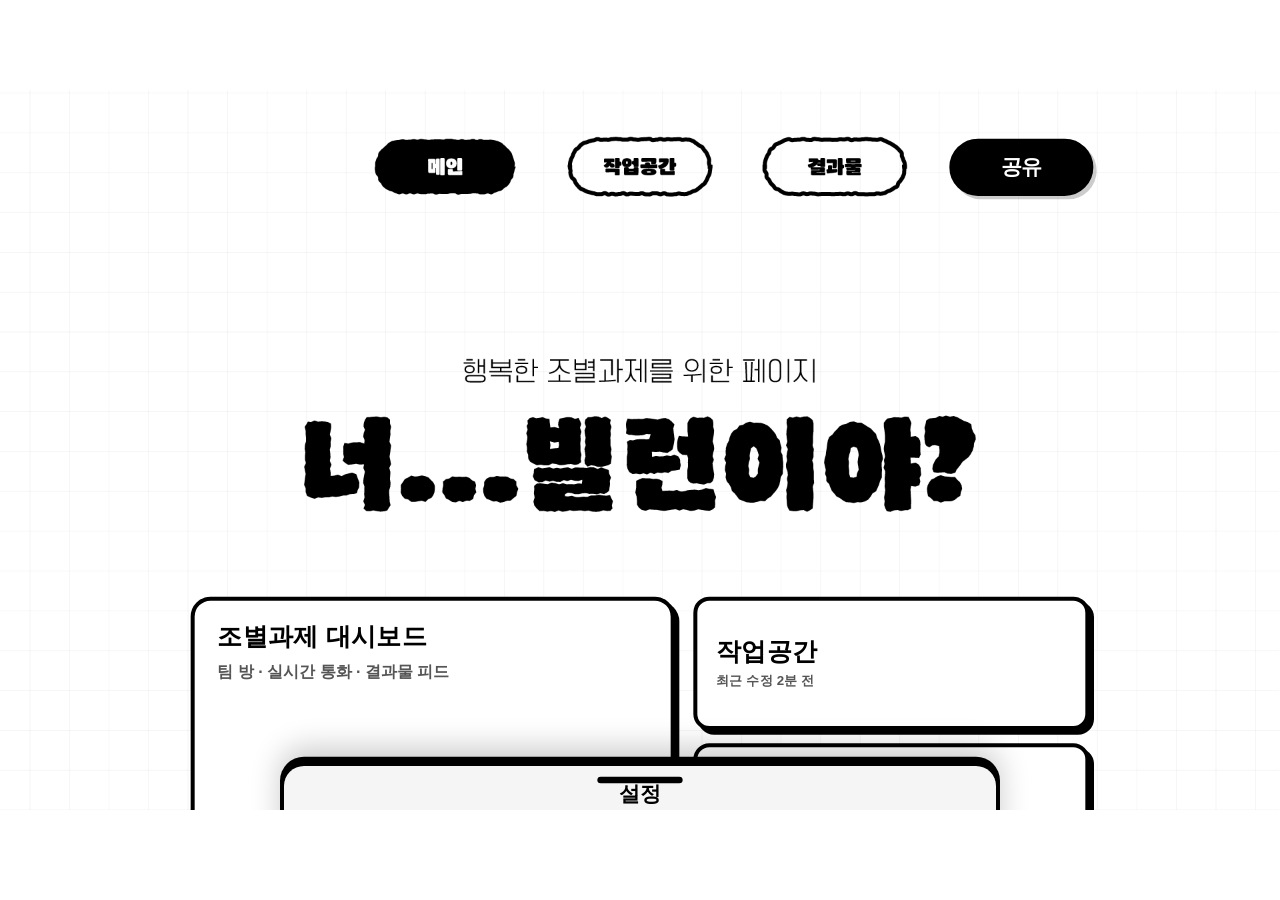
==== index.html @ 1381d3fd "Set Disqus shortname default" ====
<!DOCTYPE html>
<html lang="ko">
<head>
  <meta charset="UTF-8" />
  <meta name="viewport" content="width=device-width, initial-scale=1.0" />
  <title>너... 빌런이야?</title>
  <style>
    :root {
      --ink: #000;
      --paper: #fff;
      --modal-surface: #f5f5f5;
      --modal-shadow: rgba(0, 0, 0, 0.2);
      --muted-ink: #555;
      --surface: #f7f7f7;
      --surface-strong: #fff;
      --accent: #2f7dff;
      --accent-soft: #dbe8ff;
      --success: #20a35b;
      --danger: #d73b2e;
      --art-filter: none;
      --scale: 1;
      --font-heavy: "Arial Black", "Malgun Gothic", "Apple SD Gothic Neo", sans-serif;
      --font-ui: "Malgun Gothic", "Apple SD Gothic Neo", sans-serif;
    }

    * {
      box-sizing: border-box;
    }

    html,
    body {
      width: 100%;
      height: 100%;
      margin: 0;
    }

    body {
      overflow: hidden;
      background: var(--paper);
      color: var(--ink);
      font-family: var(--font-heavy);
      letter-spacing: 0;
    }

    body.dark-mode {
      --ink: #f6f6f6;
      --paper: #101010;
      --modal-surface: #1b1b1b;
      --modal-shadow: rgba(255, 255, 255, 0.16);
      --muted-ink: #cfcfcf;
      --surface: #171717;
      --surface-strong: #232323;
      --accent: #7fb2ff;
      --accent-soft: #183052;
      --success: #71d69a;
      --danger: #ff8378;
      --art-filter: invert(1) contrast(0.96);
    }

    button,
    input {
      font: inherit;
    }

    button {
      cursor: pointer;
    }

    .app-frame {
      position: fixed;
      top: 50%;
      left: 50%;
      width: 1920px;
      height: 1080px;
      overflow: hidden;
      background: var(--paper);
      transform: translate(-50%, -50%) scale(var(--scale));
      transform-origin: center;
    }

    .screen {
      position: absolute;
      inset: 0;
      display: none;
    }

    .screen.active {
      display: block;
    }

    .mockup {
      position: absolute;
      inset: 0;
      z-index: 1;
      width: 100%;
      height: 100%;
      object-fit: fill;
      pointer-events: none;
      user-select: none;
    }

    .hotspot {
      position: absolute;
      z-index: 30;
      padding: 0;
      color: transparent;
      background: transparent;
      border: 0;
      outline: 0;
    }

    .hotspot:focus-visible,
    .search-field:focus-visible {
      outline: 5px dashed rgba(0, 0, 0, 0.7);
      outline-offset: 6px;
    }

    body.dark-mode .hotspot:focus-visible,
    body.dark-mode .search-field:focus-visible {
      outline-color: rgba(255, 255, 255, 0.86);
    }

    .mockup,
    .paint-canvas,
    .result-card img {
      filter: var(--art-filter);
      transition: filter 180ms ease;
    }

    .nav-hotspots {
      position: absolute;
      inset: 0;
      z-index: 50;
      pointer-events: none;
    }

    .nav-hotspots .hotspot {
      pointer-events: auto;
    }

    .nav-main {
      left: 560px;
      top: 73px;
      width: 216px;
      height: 86px;
      border-radius: 999px;
    }

    .nav-workspace {
      left: 852px;
      top: 73px;
      width: 218px;
      height: 86px;
      border-radius: 999px;
    }

    .nav-result {
      left: 1144px;
      top: 73px;
      width: 216px;
      height: 86px;
      border-radius: 999px;
    }

    .nav-share-tab {
      left: 1424px;
      top: 73px;
      display: flex;
      align-items: center;
      justify-content: center;
      width: 216px;
      height: 86px;
      color: var(--paper);
      background: var(--ink);
      border: 6px solid var(--ink);
      border-radius: 999px;
      box-shadow: 5px 5px 0 var(--modal-shadow);
      font-family: var(--font-heavy);
      font-size: 31px;
      font-weight: 900;
    }

    .is-studio .nav-hotspots {
      display: none;
    }

    .workspace-controls,
    .workspace-rows,
    .studio-controls,
    .result-layer {
      position: absolute;
      inset: 0;
      z-index: 35;
      pointer-events: none;
    }

    .workspace-controls > *,
    .workspace-rows > *,
    .studio-controls > *,
    .result-layer > * {
      pointer-events: auto;
    }

    .create-room {
      left: 383px;
      top: 256px;
      width: 340px;
      height: 86px;
      border-radius: 18px;
    }

    .delete-room {
      left: 749px;
      top: 256px;
      width: 340px;
      height: 86px;
      border-radius: 18px;
    }

    .search-field {
      position: absolute;
      left: 1184px;
      top: 264px;
      z-index: 36;
      width: 330px;
      height: 70px;
      padding: 0 20px;
      color: var(--ink);
      background: transparent;
      border: 0;
      outline: 0;
      font-family: var(--font-heavy);
      font-size: 32px;
      font-weight: 900;
      text-align: center;
    }

    .search-field::placeholder {
      color: transparent;
    }

    .room-hit {
      left: 386px;
      width: 1150px;
      height: 87px;
      border-radius: 22px;
    }

    .room-hit[data-row="0"] { top: 366px; }
    .room-hit[data-row="1"] { top: 493px; }
    .room-hit[data-row="2"] { top: 621px; }
    .room-hit[data-row="3"] { top: 749px; }
    .room-hit[data-row="4"] { top: 877px; }

    .custom-room-label {
      position: absolute;
      left: 456px;
      z-index: 25;
      min-width: 190px;
      padding: 2px 10px;
      color: var(--ink);
      background: var(--paper);
      font-size: 31px;
      font-weight: 900;
      line-height: 1;
      pointer-events: none;
    }

    .custom-room-label[data-row="0"] { top: 397px; }
    .custom-room-label[data-row="1"] { top: 525px; }
    .custom-room-label[data-row="2"] { top: 653px; }
    .custom-room-label[data-row="3"] { top: 781px; }
    .custom-room-label[data-row="4"] { top: 909px; }

    .room-meta {
      position: absolute;
      left: 1166px;
      z-index: 26;
      display: inline-flex;
      align-items: center;
      gap: 12px;
      min-width: 270px;
      padding: 8px 16px;
      color: var(--ink);
      background: var(--surface-strong);
      border: 4px solid var(--ink);
      border-radius: 999px;
      font-family: var(--font-ui);
      font-size: 20px;
      font-weight: 900;
      line-height: 1;
      pointer-events: none;
    }

    .room-meta::before {
      width: 13px;
      height: 13px;
      background: var(--success);
      border: 3px solid var(--ink);
      border-radius: 50%;
      content: "";
    }

    .room-meta[data-row="0"] { top: 392px; }
    .room-meta[data-row="1"] { top: 520px; }
    .room-meta[data-row="2"] { top: 648px; }
    .room-meta[data-row="3"] { top: 776px; }
    .room-meta[data-row="4"] { top: 904px; }

    #homeScreen,
    #resultScreen {
      overflow-y: auto;
      scrollbar-width: thin;
      scrollbar-color: var(--ink) transparent;
    }

    #homeScreen::-webkit-scrollbar,
    #resultScreen::-webkit-scrollbar {
      width: 18px;
    }

    #homeScreen::-webkit-scrollbar-thumb,
    #resultScreen::-webkit-scrollbar-thumb {
      background: var(--ink);
      border: 4px solid var(--paper);
      border-radius: 999px;
    }

    .home-content {
      position: absolute;
      top: 760px;
      left: 286px;
      z-index: 36;
      display: grid;
      grid-template-columns: 1.1fr 0.9fr;
      gap: 28px;
      width: 1348px;
      min-height: 760px;
      padding-bottom: 120px;
      color: var(--ink);
      font-family: var(--font-ui);
    }

    .home-panel,
    .home-card,
    .workspace-rows .room-card,
    .result-upload,
    .share-card {
      background: var(--surface-strong);
      border: 6px solid var(--ink);
      box-shadow: 7px 7px 0 var(--ink);
    }

    .home-panel {
      min-height: 326px;
      padding: 34px;
      border-radius: 30px;
    }

    .home-panel h2,
    .home-card strong {
      margin: 0;
      font-size: 38px;
      font-weight: 900;
      line-height: 1;
    }

    .home-panel p {
      margin: 18px 0 0;
      color: var(--muted-ink);
      font-size: 24px;
      font-weight: 900;
      line-height: 1.35;
    }

    .home-card-stack {
      display: grid;
      gap: 20px;
    }

    .home-card {
      min-height: 153px;
      padding: 25px 28px;
      color: var(--ink);
      border-radius: 24px;
      font-family: var(--font-ui);
      text-align: left;
    }

    .home-card span {
      display: block;
      margin-top: 12px;
      color: var(--muted-ink);
      font-size: 20px;
      font-weight: 900;
      line-height: 1.2;
    }

    .workspace-rows {
      inset: auto;
      left: 386px;
      top: 366px;
      z-index: 36;
      display: flex;
      flex-direction: column;
      gap: 24px;
      width: 1240px;
      height: 650px;
      padding: 0 88px 34px 0;
      overflow-x: hidden;
      overflow-y: auto;
      pointer-events: auto;
      scrollbar-width: auto;
      scrollbar-color: var(--ink) transparent;
    }

    .workspace-rows::-webkit-scrollbar {
      width: 24px;
    }

    .workspace-rows::-webkit-scrollbar-track {
      background: transparent;
      border: 4px solid var(--ink);
      border-radius: 999px;
    }

    .workspace-rows::-webkit-scrollbar-thumb {
      background: var(--ink);
      border: 5px solid var(--paper);
      border-radius: 999px;
    }

    .workspace-rows .room-card {
      position: relative;
      display: grid;
      grid-template-columns: minmax(0, 1fr) auto;
      align-items: center;
      gap: 26px;
      width: 100%;
      min-height: 88px;
      padding: 0 34px 0 42px;
      color: var(--ink);
      border-radius: 24px;
      font-family: var(--font-ui);
      text-align: left;
      transition: background 140ms ease, color 140ms ease, transform 140ms ease;
    }

    .workspace-rows .room-card:hover {
      transform: translate(3px, 3px);
      box-shadow: 4px 4px 0 var(--ink);
    }

    .workspace-rows .room-card.is-selected {
      color: var(--paper);
      background: var(--ink);
    }

    .room-card-name {
      overflow: hidden;
      font-size: 31px;
      font-weight: 900;
      line-height: 1;
      white-space: nowrap;
      text-overflow: ellipsis;
    }

    .room-card-meta {
      display: inline-flex;
      align-items: center;
      gap: 12px;
      min-width: 214px;
      padding: 10px 16px;
      color: inherit;
      background: var(--surface);
      border: 4px solid currentColor;
      border-radius: 999px;
      font-size: 19px;
      font-weight: 900;
      line-height: 1;
    }

    .room-card-meta::before {
      width: 13px;
      height: 13px;
      background: var(--success);
      border: 3px solid currentColor;
      border-radius: 50%;
      content: "";
    }

    .room-card.is-selected .room-card-meta {
      background: var(--ink);
    }

    .selected-room-mark {
      position: absolute;
      left: 388px;
      width: 1146px;
      height: 83px;
      z-index: 24;
      display: none;
      border: 6px solid var(--ink);
      border-radius: 20px;
      background: rgba(0, 0, 0, 0.08);
      pointer-events: none;
    }

    .selected-room-mark.show {
      display: block;
    }

    .paint-canvas {
      position: absolute;
      left: 354px;
      top: 0;
      z-index: 12;
      width: 1566px;
      height: 1080px;
      touch-action: none;
      transform-origin: 0 0;
    }

    .note-layer {
      position: absolute;
      left: 354px;
      top: 0;
      z-index: 15;
      width: 1566px;
      height: 1080px;
      pointer-events: none;
      transform-origin: 0 0;
    }

    .note-card {
      position: absolute;
      min-width: 170px;
      min-height: 58px;
      padding: 13px 16px;
      color: var(--ink);
      background: var(--paper);
      border: 6px solid var(--ink);
      border-radius: 18px 14px 19px 13px;
      font-family: var(--font-ui);
      font-size: 26px;
      font-weight: 900;
      line-height: 1.2;
      outline: 0;
      pointer-events: auto;
      transform: rotate(-0.4deg);
    }

    .shape-preview {
      position: absolute;
      z-index: 18;
      display: none;
      border: 6px solid var(--ink);
      border-radius: 18px 14px 21px 15px;
      pointer-events: none;
    }

    #studioScreen::before {
      position: absolute;
      top: 0;
      left: 0;
      z-index: 2;
      width: 388px;
      height: 1080px;
      background:
        linear-gradient(var(--ink) 2px, transparent 2px) 0 0 / 59px 58px,
        linear-gradient(90deg, var(--ink) 2px, transparent 2px) 0 0 / 59px 58px,
        var(--paper);
      content: "";
    }

    .studio-controls {
      display: none;
    }

    .is-studio .studio-controls {
      position: absolute;
      top: 36px;
      left: 38px;
      z-index: 76;
      display: grid;
      grid-template-columns: repeat(2, 1fr);
      gap: 10px;
      width: 252px;
      max-height: 1008px;
      padding: 16px;
      overflow-y: auto;
      color: var(--ink);
      background: var(--surface);
      border: 6px solid var(--ink);
      border-radius: 24px;
      box-shadow: 8px 8px 0 var(--ink);
      font-family: var(--font-ui);
    }

    .tool-hot {
      position: static;
      z-index: auto;
      display: flex;
      align-items: center;
      justify-content: center;
      width: 100%;
      height: 68px;
      padding: 0 6px;
      color: var(--ink);
      background: var(--surface-strong);
      border: 4px solid var(--ink);
      border-radius: 14px;
      font-family: var(--font-ui);
      font-size: 15px;
      font-weight: 900;
      line-height: 1.05;
      text-align: center;
      box-shadow: 3px 3px 0 var(--ink);
    }

    .tool-hot.is-active {
      color: var(--paper);
      background: var(--ink);
    }

    .tool-cursor {
      position: absolute;
      z-index: 29;
      display: none;
      width: 94px;
      height: 80px;
      border: 5px solid var(--ink);
      border-radius: 9px;
      pointer-events: none;
    }

    .tool-cursor.show {
      display: block;
    }

    .side-hot {
      left: 1676px;
      width: 216px;
      border-radius: 18px;
    }

    .side-hot[data-action="leave"] { top: 39px; height: 103px; }
    .side-hot[data-action="save"] { top: 222px; height: 99px; }
    .side-hot[data-action="share"] { top: 405px; height: 100px; }
    .side-hot[data-action="export"] { top: 582px; height: 116px; }

    .person-hot {
      top: 789px;
      width: 288px;
      height: 220px;
      border-radius: 24px;
    }

    .person-hot[data-person="0"] { left: 84px; }
    .person-hot[data-person="1"] { left: 435px; }
    .person-hot[data-person="2"] { left: 786px; }
    .person-hot[data-person="3"] { left: 1138px; }

    .studio-bottom-cover,
    .studio-side-cover,
    .studio-topbar,
    .collab-panel {
      display: none;
    }

    .is-studio .studio-bottom-cover {
      position: absolute;
      left: 0;
      right: 354px;
      bottom: 0;
      z-index: 31;
      display: none;
      height: 304px;
      background: var(--paper);
      border-top: 6px solid var(--ink);
      pointer-events: none;
    }

    .is-studio .studio-side-cover {
      position: absolute;
      top: 0;
      right: 0;
      bottom: 0;
      z-index: 32;
      display: none;
      width: 354px;
      background: var(--paper);
      border-left: 6px solid var(--ink);
      pointer-events: none;
    }

    .is-studio .bottom-modal {
      display: none;
    }

    .is-studio .studio-topbar {
      position: absolute;
      top: 22px;
      left: 374px;
      z-index: 70;
      display: flex;
      align-items: center;
      width: 1172px;
      min-height: 76px;
      padding: 10px 14px 10px 20px;
      color: var(--ink);
      background: var(--surface);
      border: 6px solid var(--ink);
      border-radius: 22px;
      box-shadow: 6px 6px 0 var(--ink);
      font-family: var(--font-ui);
    }

    .studio-room-meta {
      display: flex;
      flex-direction: column;
      gap: 4px;
      min-width: 260px;
      font-weight: 900;
      line-height: 1;
    }

    .studio-room-meta strong {
      font-size: 26px;
    }

    .studio-room-meta span {
      color: var(--muted-ink);
      font-size: 16px;
    }

    .studio-nav-actions {
      display: flex;
      align-items: center;
      gap: 10px;
      margin-left: auto;
    }

    .studio-nav-button,
    .call-control,
    .feature-chip,
    .participant-row,
    .chat-send {
      color: var(--ink);
      background: var(--surface-strong);
      border: 4px solid var(--ink);
      font-family: var(--font-ui);
      font-weight: 900;
    }

    .studio-nav-button {
      min-width: 116px;
      height: 48px;
      padding: 0 16px;
      border-radius: 999px;
      font-size: 18px;
      line-height: 1;
    }

    .studio-nav-button[data-action="leave"] {
      color: var(--paper);
      background: var(--danger);
    }

    .studio-nav-button[data-action="share"] {
      color: #fff;
      background: var(--accent);
    }

    .is-studio .collab-panel {
      position: absolute;
      top: 126px;
      right: 28px;
      bottom: 34px;
      z-index: 70;
      display: flex;
      flex-direction: column;
      width: 318px;
      padding: 18px;
      color: var(--ink);
      background: var(--surface);
      border: 6px solid var(--ink);
      border-radius: 26px;
      box-shadow: 7px 7px 0 var(--ink);
      font-family: var(--font-ui);
    }

    .collab-heading {
      display: flex;
      align-items: center;
      justify-content: space-between;
      margin-bottom: 14px;
      font-weight: 900;
    }

    .collab-heading strong {
      font-size: 27px;
      line-height: 1;
    }

    .live-pill {
      display: inline-flex;
      align-items: center;
      gap: 7px;
      padding: 7px 11px;
      color: var(--paper);
      background: var(--success);
      border: 3px solid var(--ink);
      border-radius: 999px;
      font-size: 14px;
      line-height: 1;
    }

    .live-pill::before {
      width: 8px;
      height: 8px;
      background: var(--paper);
      border-radius: 50%;
      content: "";
    }

    .call-status {
      padding: 13px 14px;
      color: var(--muted-ink);
      background: var(--surface-strong);
      border: 4px solid var(--ink);
      border-radius: 18px;
      font-size: 17px;
      font-weight: 900;
      line-height: 1.2;
    }

    .call-controls {
      display: grid;
      grid-template-columns: repeat(3, 1fr);
      gap: 8px;
      margin-top: 12px;
    }

    .call-control {
      height: 58px;
      border-radius: 17px;
      font-size: 15px;
      line-height: 1.05;
    }

    .call-control.is-active {
      color: #fff;
      background: var(--accent);
    }

    .call-control.is-danger {
      color: var(--paper);
      background: var(--danger);
    }

    .panel-label {
      margin: 18px 0 9px;
      color: var(--muted-ink);
      font-size: 15px;
      font-weight: 900;
      line-height: 1;
    }

    .participant-list {
      display: flex;
      flex-direction: column;
      gap: 8px;
    }

    .participant-row {
      display: grid;
      grid-template-columns: 16px 1fr auto;
      align-items: center;
      gap: 9px;
      width: 100%;
      min-height: 46px;
      padding: 0 11px;
      border-radius: 16px;
      font-size: 15px;
      text-align: left;
    }

    .participant-row.is-muted {
      color: var(--muted-ink);
      background: var(--paper);
    }

    .presence-dot {
      width: 13px;
      height: 13px;
      background: var(--success);
      border: 3px solid var(--ink);
      border-radius: 50%;
    }

    .participant-row.is-muted .presence-dot {
      background: var(--danger);
    }

    .participant-state {
      font-size: 13px;
    }

    .feature-grid {
      display: grid;
      grid-template-columns: 1fr 1fr;
      gap: 8px;
    }

    .feature-chip {
      min-height: 44px;
      padding: 0 8px;
      border-radius: 14px;
      font-size: 14px;
      line-height: 1.05;
    }

    .feature-chip.is-active {
      background: var(--accent-soft);
    }

    .team-chat {
      display: flex;
      flex: 1;
      flex-direction: column;
      min-height: 0;
    }

    .chat-log {
      display: flex;
      flex: 1;
      flex-direction: column;
      gap: 7px;
      min-height: 84px;
      overflow-y: auto;
      overscroll-behavior: contain;
      padding-right: 2px;
    }

    .chat-line {
      padding: 8px 10px;
      background: var(--surface-strong);
      border: 3px solid var(--ink);
      border-radius: 14px;
      font-size: 14px;
      font-weight: 900;
      line-height: 1.2;
    }

    .chat-line strong {
      display: block;
      margin-bottom: 3px;
      color: var(--accent);
      font-size: 12px;
    }

    .chat-form {
      display: grid;
      grid-template-columns: 1fr 62px;
      gap: 8px;
      margin-top: 10px;
    }

    .chat-input {
      width: 100%;
      min-width: 0;
      height: 42px;
      padding: 0 12px;
      color: var(--ink);
      background: var(--surface-strong);
      border: 4px solid var(--ink);
      border-radius: 14px;
      font-family: var(--font-ui);
      font-size: 15px;
      font-weight: 900;
      outline: 0;
    }

    .chat-input:focus-visible {
      box-shadow: 0 0 0 4px var(--accent-soft);
    }

    .chat-send {
      height: 42px;
      border-radius: 14px;
      font-size: 14px;
    }

    .is-studio.focus-mode .tool-hot {
      opacity: 0.24;
    }

    .is-studio.focus-mode .studio-topbar,
    .is-studio.focus-mode .collab-panel {
      box-shadow: 4px 4px 0 var(--ink);
    }

    .result-card {
      position: absolute;
      top: 238px;
      width: 320px;
      height: 232px;
      padding: 14px;
      color: var(--ink);
      background: var(--paper);
      border: 6px solid var(--ink);
      border-radius: 21px 16px 24px 15px;
      transform: rotate(-0.5deg);
    }

    .result-card:nth-child(1) { left: 432px; }
    .result-card:nth-child(2) { left: 800px; transform: rotate(0.4deg); }
    .result-card:nth-child(3) { left: 1168px; }

    .result-card img {
      display: block;
      width: 100%;
      height: 154px;
      object-fit: contain;
      background: var(--paper);
      border: 4px solid var(--ink);
    }

    .result-card span {
      display: block;
      margin-top: 8px;
      overflow: hidden;
      font-size: 26px;
      font-weight: 900;
      line-height: 1;
      white-space: nowrap;
      text-overflow: ellipsis;
    }

    .result-layer {
      inset: auto;
      left: 306px;
      top: 226px;
      z-index: 36;
      display: flex;
      flex-direction: column;
      gap: 26px;
      width: 1308px;
      height: 802px;
      padding: 0 22px 120px 0;
      overflow-y: auto;
      color: var(--ink);
      font-family: var(--font-ui);
      pointer-events: auto;
    }

    .result-layer::-webkit-scrollbar {
      width: 12px;
    }

    .result-layer::-webkit-scrollbar-track {
      background: transparent;
    }

    .result-layer::-webkit-scrollbar-thumb {
      background: var(--ink);
      border-radius: 999px;
    }

    .result-upload {
      display: grid;
      grid-template-columns: 1fr auto;
      align-items: center;
      gap: 24px;
      min-height: 136px;
      padding: 28px 34px;
      border-radius: 28px;
    }

    .result-upload strong {
      display: block;
      font-size: 35px;
      font-weight: 900;
      line-height: 1;
    }

    .result-upload span {
      display: block;
      margin-top: 12px;
      color: var(--muted-ink);
      font-size: 20px;
      font-weight: 900;
      line-height: 1.25;
    }

    .result-upload button,
    .share-action,
    .comment-form button {
      color: var(--paper);
      background: var(--ink);
      border: 4px solid var(--ink);
      border-radius: 999px;
      font-family: var(--font-ui);
      font-size: 18px;
      font-weight: 900;
    }

    .result-upload button {
      min-width: 186px;
      height: 58px;
    }

    .share-card {
      display: grid;
      grid-template-columns: 370px 1fr;
      gap: 28px;
      min-height: 290px;
      padding: 24px;
      border-radius: 30px;
    }

    .share-card img {
      width: 100%;
      height: 236px;
      object-fit: contain;
      background: var(--paper);
      border: 5px solid var(--ink);
      border-radius: 20px;
      filter: var(--art-filter);
    }

    .share-body {
      display: flex;
      flex-direction: column;
      min-width: 0;
    }

    .share-title {
      margin: 0;
      overflow: hidden;
      font-size: 31px;
      font-weight: 900;
      line-height: 1;
      white-space: nowrap;
      text-overflow: ellipsis;
    }

    .share-meta {
      margin-top: 10px;
      color: var(--muted-ink);
      font-size: 18px;
      font-weight: 900;
    }

    .share-actions {
      display: flex;
      flex-wrap: wrap;
      gap: 10px;
      margin-top: 18px;
    }

    .share-action {
      min-width: 116px;
      height: 43px;
      padding: 0 16px;
      color: var(--ink);
      background: var(--surface-strong);
    }

    .share-action.is-primary {
      color: var(--paper);
      background: var(--accent);
    }

    .comment-list {
      display: flex;
      flex-direction: column;
      gap: 8px;
      margin-top: 18px;
      max-height: 96px;
      overflow: hidden;
    }

    .comment-line {
      padding: 9px 12px;
      background: var(--surface);
      border: 3px solid var(--ink);
      border-radius: 14px;
      font-size: 16px;
      font-weight: 900;
      line-height: 1.2;
    }

    .comment-line strong {
      color: var(--accent);
      margin-right: 8px;
    }

    .comment-form {
      display: grid;
      grid-template-columns: 1fr 82px;
      gap: 10px;
      margin-top: auto;
      padding-top: 16px;
    }

    .comment-form input {
      width: 100%;
      min-width: 0;
      height: 44px;
      padding: 0 14px;
      color: var(--ink);
      background: var(--surface-strong);
      border: 4px solid var(--ink);
      border-radius: 15px;
      font-family: var(--font-ui);
      font-size: 17px;
      font-weight: 900;
      outline: 0;
    }

    .comment-form button {
      height: 44px;
      font-size: 16px;
    }

    .disqus-card {
      display: flex;
      flex-direction: column;
      gap: 16px;
      min-height: 430px;
      padding: 24px 28px;
      background: var(--surface-strong);
      border: 6px solid var(--ink);
      border-radius: 28px;
      box-shadow: 6px 6px 0 var(--ink);
    }

    .disqus-heading {
      display: flex;
      align-items: center;
      gap: 16px;
    }

    .disqus-heading strong {
      overflow: hidden;
      font-size: 28px;
      font-weight: 900;
      line-height: 1;
      white-space: nowrap;
      text-overflow: ellipsis;
    }

    .disqus-heading .share-action {
      margin-left: auto;
    }

    .disqus-thread {
      min-height: 320px;
      padding: 18px;
      background: var(--paper);
      border: 4px solid var(--ink);
      border-radius: 18px;
    }

    .disqus-state {
      display: grid;
      place-items: center;
      min-height: 280px;
      color: var(--muted-ink);
      font-size: 19px;
      font-weight: 900;
      text-align: center;
      line-height: 1.35;
    }

    .toast {
      position: fixed;
      left: 50%;
      bottom: 22px;
      z-index: 100;
      max-width: min(620px, calc(100vw - 24px));
      padding: 14px 24px 16px;
      color: var(--paper);
      background: var(--ink);
      border: 4px solid var(--paper);
      border-radius: 999px;
      box-shadow: 0 0 0 4px var(--ink);
      font-family: var(--font-heavy);
      font-size: 18px;
      font-weight: 900;
      text-align: center;
      opacity: 0;
      pointer-events: none;
      transform: translate(-50%, 80px);
      transition: opacity 150ms ease, transform 150ms ease;
    }

    .toast.show {
      opacity: 1;
      transform: translate(-50%, 0);
    }

    .bottom-modal {
      position: absolute;
      left: 420px;
      bottom: -288px;
      z-index: 90;
      width: 1080px;
      height: 360px;
      overflow: hidden;
      color: var(--ink);
      background: var(--modal-surface);
      border: 6px solid var(--ink);
      border-bottom: 0;
      border-radius: 36px 36px 0 0;
      box-shadow: 0 -8px 0 var(--ink), 0 -22px 44px var(--modal-shadow);
      font-family: var(--font-ui);
      transition: bottom 240ms ease, background 180ms ease, color 180ms ease, box-shadow 180ms ease;
    }

    .bottom-modal.is-open {
      bottom: 0;
    }

    .bottom-modal-tab {
      position: relative;
      display: flex;
      align-items: center;
      justify-content: center;
      width: 100%;
      height: 72px;
      padding: 0;
      color: var(--ink);
      background: transparent;
      border: 0;
      border-bottom: 6px solid var(--ink);
      font-size: 31px;
      font-weight: 900;
    }

    .bottom-modal-tab::before {
      position: absolute;
      top: 16px;
      left: 50%;
      width: 128px;
      height: 10px;
      background: var(--ink);
      border-radius: 999px;
      content: "";
      transform: translateX(-50%);
    }

    .bottom-modal-tab span {
      margin-top: 18px;
    }

    .bottom-modal-content {
      display: flex;
      align-items: center;
      justify-content: space-between;
      gap: 34px;
      padding: 44px 58px;
    }

    .bottom-modal-copy {
      max-width: 500px;
    }

    .bottom-modal-copy strong {
      display: block;
      font-size: 42px;
      font-weight: 900;
      line-height: 1;
    }

    .bottom-modal-copy span {
      display: block;
      margin-top: 18px;
      color: var(--muted-ink);
      font-size: 24px;
      font-weight: 800;
      line-height: 1.25;
    }

    .theme-toggle {
      display: flex;
      align-items: center;
      justify-content: space-between;
      width: 390px;
      height: 118px;
      padding: 0 28px 0 34px;
      color: var(--ink);
      background: var(--paper);
      border: 6px solid var(--ink);
      border-radius: 24px;
      font-size: 28px;
      font-weight: 900;
      transition: background 180ms ease, color 180ms ease;
    }

    .theme-toggle-state {
      display: inline-flex;
      align-items: center;
      justify-content: center;
      min-width: 94px;
      height: 54px;
      color: var(--paper);
      background: var(--ink);
      border-radius: 999px;
      font-size: 22px;
      line-height: 1;
    }

    .sr-only {
      position: absolute;
      width: 1px;
      height: 1px;
      padding: 0;
      overflow: hidden;
      clip: rect(0, 0, 0, 0);
      white-space: nowrap;
      border: 0;
    }
  </style>
</head>
<body>
  <div class="app-frame" id="appFrame">
    <section class="screen active" id="homeScreen" aria-label="메인">
      <img class="mockup" src="PNG/대지 1.png" alt="" />
      <div class="home-content">
        <section class="home-panel">
          <h2>조별과제 대시보드</h2>
          <p>팀 방 · 실시간 통화 · 결과물 피드</p>
        </section>
        <div class="home-card-stack">
          <button class="home-card" type="button" data-home-screen="workspace">
            <strong>작업공간</strong>
            <span>최근 수정 2분 전</span>
          </button>
          <button class="home-card" type="button" data-home-screen="result">
            <strong>결과물</strong>
            <span>새 댓글 1개</span>
          </button>
          <button class="home-card" type="button" data-home-screen="workspace">
            <strong>라이브 통화</strong>
            <span>접속하면 팀원 목록에 표시</span>
          </button>
        </div>
      </div>
    </section>

    <section class="screen" id="workspaceScreen" aria-label="작업공간">
      <img class="mockup" src="PNG/a아트보드 2.png" alt="" />
      <div class="workspace-controls">
        <button class="hotspot create-room" type="button" id="createRoom">방 만들기</button>
        <button class="hotspot delete-room" type="button" id="deleteRoom">방 삭제</button>
        <input class="search-field" id="roomSearch" type="search" autocomplete="off" placeholder="검색" aria-label="방 검색" />
      </div>
      <div class="workspace-rows" id="roomRows">
        <div class="selected-room-mark" id="selectedRoomMark"></div>
      </div>
    </section>

    <section class="screen" id="resultScreen" aria-label="결과물">
      <img class="mockup" src="PNG/아트보드 3.png" alt="" />
      <div class="result-layer" id="resultLayer"></div>
      <input class="sr-only" id="resultUpload" type="file" accept="image/*" />
    </section>

    <section class="screen" id="studioScreen" aria-label="드로잉 작업공간">
      <img class="mockup" src="PNG/ac아트보드 4.png" alt="" id="studioMockup" />
      <canvas class="paint-canvas" id="paintCanvas" width="1566" height="1080"></canvas>
      <div class="note-layer" id="noteLayer"></div>
      <div class="shape-preview" id="shapePreview"></div>
      <div class="tool-cursor" id="toolCursor"></div>
      <div class="studio-controls" id="studioControls"></div>
      <div class="studio-bottom-cover" aria-hidden="true"></div>
      <div class="studio-side-cover" aria-hidden="true"></div>
      <nav class="studio-topbar" aria-label="작업공간 네비게이션">
        <div class="studio-room-meta">
          <strong id="studioRoomTitle">과제방</strong>
          <span id="studioRoomStatus">팀 작업 · 음성 통화 연결됨</span>
        </div>
        <div class="studio-nav-actions">
          <button class="studio-nav-button" type="button" data-action="leave">나가기</button>
          <button class="studio-nav-button" type="button" data-action="save">저장</button>
          <button class="studio-nav-button" type="button" data-action="share">공유</button>
          <button class="studio-nav-button" type="button" data-action="export">내보내기</button>
        </div>
      </nav>
      <aside class="collab-panel" id="collabPanel" aria-label="팀 통화 패널">
        <div class="collab-heading">
          <strong>팀 통화</strong>
          <span class="live-pill">LIVE</span>
        </div>
        <div class="call-status" id="callStatus"></div>
        <div class="call-controls" aria-label="통화 컨트롤">
          <button class="call-control" id="micToggle" type="button" data-call="mic"></button>
          <button class="call-control" id="cameraToggle" type="button" data-call="camera"></button>
          <button class="call-control" id="screenToggle" type="button" data-call="screen"></button>
        </div>

        <div class="panel-label">참여자</div>
        <div class="participant-list" id="participantList"></div>

        <div class="panel-label">협업 도구</div>
        <div class="feature-grid">
          <button class="feature-chip" type="button" data-feature="comment">댓글 핀</button>
          <button class="feature-chip" type="button" data-feature="version">버전 저장</button>
          <button class="feature-chip" type="button" data-feature="focus">집중 모드</button>
          <button class="feature-chip" type="button" data-feature="sync">동기화</button>
        </div>

        <div class="panel-label">채팅</div>
        <div class="team-chat">
          <div class="chat-log" id="chatLog"></div>
          <form class="chat-form" id="chatForm">
            <input class="chat-input" id="chatInput" type="text" autocomplete="off" maxlength="42" placeholder="메시지" aria-label="팀 채팅 메시지" />
            <button class="chat-send" type="submit">전송</button>
          </form>
        </div>
      </aside>
    </section>

    <div class="nav-hotspots" aria-label="주요 화면 이동">
      <button class="hotspot nav-main" type="button" data-screen="home">메인</button>
      <button class="hotspot nav-workspace" type="button" data-screen="workspace">작업공간</button>
      <button class="hotspot nav-result" type="button" data-screen="result">결과물</button>
      <button class="hotspot nav-share-tab" type="button" data-screen="result" data-share-tab="true">공유</button>
    </div>

    <aside class="bottom-modal" id="bottomModal" aria-label="설정 모달" aria-expanded="false">
      <button class="bottom-modal-tab" id="bottomModalTab" type="button" aria-controls="bottomModalContent" aria-expanded="false">
        <span>설정</span>
      </button>
      <div class="bottom-modal-content" id="bottomModalContent">
        <div class="bottom-modal-copy">
          <strong>화면 설정</strong>
          <span>표시 모드</span>
        </div>
        <button class="theme-toggle" id="themeToggle" type="button" aria-pressed="false">
          <span>다크모드</span>
          <span class="theme-toggle-state" id="themeToggleState">꺼짐</span>
        </button>
      </div>
    </aside>
  </div>

  <div class="toast" id="toast" role="status" aria-live="polite"></div>
  <p class="sr-only" id="statusText"></p>

  <script>
    const $ = (selector, root = document) => root.querySelector(selector);
    const $$ = (selector, root = document) => [...root.querySelectorAll(selector)];

    const DESIGN = { width: 1920, height: 1080 };
    const PAINT = { x: 354, y: 0, width: 1566, height: 1080 };
    const ROW_TOPS = [366, 493, 621, 749, 877];
    const DEFAULT_ROOM = "000의 과제방";
    const STORAGE_KEY = "villain-page-state-v2";
    const ROOM_STORAGE_PREFIX = "villain-room-state-v1";
    const DEFAULT_DISQUS_SHORTNAME = "asd232cas";

    const sanitizeDisqusShortname = (value) => String(value || "")
      .trim()
      .toLowerCase()
      .replace(/[^a-z0-9-]/g, "");

    const appConfig = {
      disqusShortname: sanitizeDisqusShortname(window.VILLAIN_DISQUS_SHORTNAME || DEFAULT_DISQUS_SHORTNAME),
      loaded: false
    };

    const frame = $("#appFrame");
    const toast = $("#toast");
    const statusText = $("#statusText");
    const paintCanvas = $("#paintCanvas");
    const paintCtx = paintCanvas.getContext("2d");
    const noteLayer = $("#noteLayer");
    const shapePreview = $("#shapePreview");
    const toolCursor = $("#toolCursor");
    const studioControls = $("#studioControls");
    const roomRows = $("#roomRows");
    const selectedRoomMark = $("#selectedRoomMark");
    const roomSearch = $("#roomSearch");
    const resultLayer = $("#resultLayer");
    const resultUpload = $("#resultUpload");
    const studioMockup = $("#studioMockup");
    const bottomModal = $("#bottomModal");
    const bottomModalTab = $("#bottomModalTab");
    const themeToggle = $("#themeToggle");
    const themeToggleState = $("#themeToggleState");
    const studioRoomTitle = $("#studioRoomTitle");
    const studioRoomStatus = $("#studioRoomStatus");
    const collabPanel = $("#collabPanel");
    const callStatus = $("#callStatus");
    const micToggle = $("#micToggle");
    const cameraToggle = $("#cameraToggle");
    const screenToggle = $("#screenToggle");
    const participantList = $("#participantList");
    const chatLog = $("#chatLog");
    const chatForm = $("#chatForm");
    const chatInput = $("#chatInput");

    const state = {
      screen: "home",
      activeTool: "brush",
      modalOpen: false,
      darkMode: false,
      micMuted: false,
      cameraOn: false,
      screenSharing: false,
      commentMode: false,
      focusMode: false,
      syncReady: true,
      versionCount: 0,
      selectedRoomId: null,
      activeDisqusShareId: null,
      rooms: Array.from({ length: 5 }, (_, index) => ({
        id: index + 1,
        name: DEFAULT_ROOM,
        custom: false
      })),
      shares: [],
      notes: [],
      chatMessages: [
        { id: 1, author: "시스템", text: "방에 들어오면 팀원 접속, 채팅, 통화 상태가 표시됩니다." }
      ],
      participants: [],
      drawing: false,
      panning: false,
      applyingRemote: false,
      startPoint: null,
      lastPoint: null,
      undoStack: []
    };

    const makeId = () => (crypto.randomUUID ? crypto.randomUUID() : String(Date.now() + Math.random()));
    const getStoredId = () => {
      const next = makeId();
      try {
        const stored = sessionStorage.getItem("villain-client-id");
        if (stored) return stored;
        sessionStorage.setItem("villain-client-id", next);
      } catch {
        return next;
      }
      return next;
    };
    const localUser = {
      id: getStoredId(),
      name: localStorage.getItem("villain-display-name") || `guest ${Math.floor(100 + Math.random() * 900)}`,
      role: "나"
    };
    localStorage.setItem("villain-display-name", localUser.name);

    const canvasView = {
      scale: 1,
      x: 0,
      y: 0,
      panStart: null
    };

    const realtime = {
      socket: null,
      roomKey: null,
      connected: false,
      reconnectTimer: null,
      participants: new Map(),
      peers: new Map(),
      localStream: null,
      remoteAudio: new Map()
    };

    const fitFrame = () => {
      const scale = Math.min(window.innerWidth / DESIGN.width, window.innerHeight / DESIGN.height);
      frame.style.setProperty("--scale", String(scale));
    };

    const showToast = (message) => {
      toast.textContent = message;
      statusText.textContent = message;
      toast.classList.add("show");
      clearTimeout(showToast.timer);
      showToast.timer = setTimeout(() => toast.classList.remove("show"), 1600);
    };

    const screenMap = {
      home: $("#homeScreen"),
      workspace: $("#workspaceScreen"),
      result: $("#resultScreen"),
      studio: $("#studioScreen")
    };

    const setScreen = (screen) => {
      state.screen = screen;
      Object.entries(screenMap).forEach(([name, element]) => {
        element.classList.toggle("active", name === screen);
      });
      frame.classList.toggle("is-studio", screen === "studio");
      if (screen === "studio" || screen === "result") {
        connectRealtime();
      }
      if (screen === "workspace") {
        connectRealtime();
      }
      if (screen === "studio") {
        loadRoomState();
        requestAnimationFrame(sizePaintCanvas);
        renderCollaborationPanel();
      }
      saveState();
    };

    const sizePaintCanvas = () => {
      const previous = paintCanvas.width ? paintCanvas.toDataURL("image/png") : null;
      const dpr = window.devicePixelRatio || 1;
      paintCanvas.width = Math.round(PAINT.width * dpr);
      paintCanvas.height = Math.round(PAINT.height * dpr);
      paintCanvas.style.width = `${PAINT.width}px`;
      paintCanvas.style.height = `${PAINT.height}px`;
      paintCtx.setTransform(dpr, 0, 0, dpr, 0, 0);
      paintCtx.lineCap = "round";
      paintCtx.lineJoin = "round";

      if (previous) {
        const image = new Image();
        image.onload = () => {
          paintCtx.clearRect(0, 0, PAINT.width, PAINT.height);
          paintCtx.drawImage(image, 0, 0, PAINT.width, PAINT.height);
        };
        image.src = previous;
      }
    };

    const applyCanvasView = () => {
      const transform = `translate(${canvasView.x}px, ${canvasView.y}px) scale(${canvasView.scale})`;
      paintCanvas.style.transform = transform;
      noteLayer.style.transform = transform;
    };

    const zoomCanvasAt = (event, factor) => {
      const oldScale = canvasView.scale;
      const nextScale = Math.max(0.35, Math.min(4, oldScale * factor));
      if (Math.abs(nextScale - oldScale) < 0.001) return;

      const frameRect = frame.getBoundingClientRect();
      const scale = getFrameScale();
      const localX = (event.clientX - frameRect.left) / scale;
      const localY = (event.clientY - frameRect.top) / scale;
      const paintPoint = toPaintPoint(event);

      canvasView.scale = nextScale;
      canvasView.x = localX - PAINT.x - paintPoint.x * nextScale;
      canvasView.y = localY - PAINT.y - paintPoint.y * nextScale;
      applyCanvasView();
      showToast(`확대 ${Math.round(nextScale * 100)}%`);
    };

    const resetCanvasView = () => {
      canvasView.scale = 1;
      canvasView.x = 0;
      canvasView.y = 0;
      applyCanvasView();
      showToast("캔버스 보기 초기화");
    };

    const toPaintPoint = (event) => {
      const rect = paintCanvas.getBoundingClientRect();
      return {
        x: Math.max(0, Math.min(PAINT.width, (event.clientX - rect.left) * (PAINT.width / rect.width))),
        y: Math.max(0, Math.min(PAINT.height, (event.clientY - rect.top) * (PAINT.height / rect.height)))
      };
    };

    const pushUndo = () => {
      state.undoStack.push(paintCanvas.toDataURL("image/png"));
      if (state.undoStack.length > 20) {
        state.undoStack.shift();
      }
    };

    const restoreCanvas = (dataUrl) => {
      if (!dataUrl) {
        paintCtx.clearRect(0, 0, PAINT.width, PAINT.height);
        return;
      }
      const image = new Image();
      image.onload = () => {
        paintCtx.clearRect(0, 0, PAINT.width, PAINT.height);
        paintCtx.drawImage(image, 0, 0, PAINT.width, PAINT.height);
      };
      image.src = dataUrl;
    };

    const drawSegment = (from, to, tool = state.activeTool) => {
      paintCtx.save();
      if (tool === "eraser") {
        paintCtx.globalCompositeOperation = "destination-out";
        paintCtx.lineWidth = 36;
      } else {
        paintCtx.globalCompositeOperation = "source-over";
        paintCtx.strokeStyle = "#000";
        paintCtx.lineWidth = tool === "line" || tool === "lasso" ? 7 : 8;
        if (tool === "lasso") {
          paintCtx.setLineDash([18, 12]);
        }
      }
      paintCtx.beginPath();
      paintCtx.moveTo(from.x, from.y);
      paintCtx.lineTo(to.x, to.y);
      paintCtx.stroke();
      paintCtx.restore();
    };

    const drawRoughEllipse = (start, end) => {
      const x = Math.min(start.x, end.x);
      const y = Math.min(start.y, end.y);
      const width = Math.abs(end.x - start.x);
      const height = Math.abs(end.y - start.y);
      if (width < 10 || height < 10) return;

      paintCtx.save();
      paintCtx.strokeStyle = "#000";
      paintCtx.lineWidth = 6;
      for (let i = 0; i < 3; i += 1) {
        paintCtx.beginPath();
        paintCtx.ellipse(x + width / 2 + i - 1, y + height / 2 - i, width / 2, height / 2, 0, 0, Math.PI * 2);
        paintCtx.stroke();
      }
      paintCtx.restore();
    };

    const drawRoughRect = (start, end) => {
      const x = Math.min(start.x, end.x);
      const y = Math.min(start.y, end.y);
      const width = Math.abs(end.x - start.x);
      const height = Math.abs(end.y - start.y);
      if (width < 10 || height < 10) return;

      paintCtx.save();
      paintCtx.strokeStyle = "#000";
      paintCtx.lineWidth = 6;
      for (let i = 0; i < 3; i += 1) {
        paintCtx.strokeRect(x + i * 2 - 2, y - i + 2, width + i, height - i);
      }
      paintCtx.restore();
    };

    const drawTriangle = (start, end) => {
      const x = Math.min(start.x, end.x);
      const y = Math.min(start.y, end.y);
      const width = Math.abs(end.x - start.x);
      const height = Math.abs(end.y - start.y);
      if (width < 12 || height < 12) return;

      paintCtx.save();
      paintCtx.strokeStyle = "#000";
      paintCtx.lineWidth = 7;
      paintCtx.beginPath();
      paintCtx.moveTo(x + width / 2, y);
      paintCtx.lineTo(x + width, y + height);
      paintCtx.lineTo(x, y + height);
      paintCtx.closePath();
      paintCtx.stroke();
      paintCtx.restore();
    };

    const drawStamp = (point, tool) => {
      paintCtx.save();
      paintCtx.strokeStyle = "#000";
      paintCtx.fillStyle = "#000";
      paintCtx.lineWidth = 7;

      if (tool === "spark") {
        for (let i = 0; i < 10; i += 1) {
          const angle = (Math.PI * 2 * i) / 10;
          paintCtx.beginPath();
          paintCtx.moveTo(point.x, point.y);
          paintCtx.lineTo(point.x + Math.cos(angle) * 54, point.y + Math.sin(angle) * 54);
          paintCtx.stroke();
        }
      }

      if (tool === "fill") {
        paintCtx.globalAlpha = 0.16;
        paintCtx.fillRect(Math.max(0, point.x - 120), Math.max(0, point.y - 80), 240, 160);
        paintCtx.globalAlpha = 1;
        paintCtx.strokeRect(Math.max(0, point.x - 120), Math.max(0, point.y - 80), 240, 160);
      }

      if (tool === "pattern") {
        for (let x = point.x - 72; x <= point.x + 72; x += 18) {
          for (let y = point.y - 72; y <= point.y + 72; y += 18) {
            paintCtx.fillRect(x, y, 8, 8);
          }
        }
      }

      if (tool === "stamp") {
        paintCtx.beginPath();
        paintCtx.arc(point.x, point.y - 28, 24, 0, Math.PI * 2);
        paintCtx.stroke();
        paintCtx.strokeRect(point.x - 42, point.y + 4, 84, 52);
        paintCtx.beginPath();
        paintCtx.moveTo(point.x - 58, point.y + 62);
        paintCtx.lineTo(point.x + 58, point.y + 62);
        paintCtx.stroke();
      }

      if (tool === "drop") {
        paintCtx.beginPath();
        paintCtx.moveTo(point.x, point.y - 58);
        paintCtx.bezierCurveTo(point.x + 42, point.y - 6, point.x + 32, point.y + 54, point.x, point.y + 64);
        paintCtx.bezierCurveTo(point.x - 32, point.y + 54, point.x - 42, point.y - 6, point.x, point.y - 58);
        paintCtx.stroke();
      }

      paintCtx.restore();
    };

    const stampAt = (point, tool) => {
      pushUndo();
      drawStamp(point, tool);
      sendCanvasOperation({ kind: "stamp", point, tool });
      broadcastRoomState(true);
    };

    const applyCanvasOperation = (operation) => {
      if (!operation) return;
      state.applyingRemote = true;

      if (operation.kind === "segment") {
        drawSegment(operation.from, operation.to, operation.tool);
      }
      if (operation.kind === "shape") {
        drawRoughEllipse(operation.start, operation.end);
      }
      if (operation.kind === "triangle") {
        drawTriangle(operation.start, operation.end);
      }
      if (operation.kind === "line" || operation.kind === "arrow") {
        drawSegment(operation.start, operation.end, operation.tool);
        if (operation.kind === "arrow") {
          drawArrowHead(operation.start, operation.end);
        }
      }
      if (operation.kind === "stamp") {
        drawStamp(operation.point, operation.tool);
      }

      state.applyingRemote = false;
      saveRoomState(true);
    };

    const sendCanvasOperation = (operation) => {
      if (state.applyingRemote || state.screen !== "studio") return;
      sendRealtime({
        type: "canvas-op",
        dataRoom: currentRoomKey(),
        sourceId: localUser.id,
        operation: {
          ...operation,
          id: makeId(),
          at: Date.now()
        }
      });
    };

    const setShapePreview = (start, end) => {
      const x = Math.min(start.x, end.x);
      const y = Math.min(start.y, end.y);
      const width = Math.abs(end.x - start.x);
      const height = Math.abs(end.y - start.y);
      Object.assign(shapePreview.style, {
        display: "block",
        left: `${PAINT.x + canvasView.x + x * canvasView.scale}px`,
        top: `${PAINT.y + canvasView.y + y * canvasView.scale}px`,
        width: `${width * canvasView.scale}px`,
        height: `${height * canvasView.scale}px`
      });
    };

    const applyModalState = () => {
      bottomModal.classList.toggle("is-open", state.modalOpen);
      bottomModal.setAttribute("aria-expanded", String(state.modalOpen));
      bottomModalTab.setAttribute("aria-expanded", String(state.modalOpen));
    };

    const setModalOpen = (open) => {
      state.modalOpen = open;
      applyModalState();
      saveState();
    };

    const applyTheme = () => {
      document.body.classList.toggle("dark-mode", state.darkMode);
      themeToggle.setAttribute("aria-pressed", String(state.darkMode));
      themeToggleState.textContent = state.darkMode ? "켜짐" : "꺼짐";
    };

    const setDarkMode = (enabled) => {
      state.darkMode = enabled;
      applyTheme();
      saveState();
    };

    const currentRoomName = () => {
      const room = state.rooms.find((item) => item.id === state.selectedRoomId);
      return room?.name || (state.selectedRoomId ? `${state.selectedRoomId}의 과제방` : DEFAULT_ROOM);
    };

    const currentRoomKey = () => {
      const room = state.rooms.find((item) => item.id === state.selectedRoomId);
      return String(room?.id || state.selectedRoomId || "lobby");
    };

    const currentRealtimeKey = () => (
      state.screen === "studio" || state.screen === "result" ? currentRoomKey() : "lobby"
    );

    const getFrameScale = () => Number(getComputedStyle(frame).getPropertyValue("--scale")) || 1;

    const updateLocalParticipant = () => {
      const participant = {
        ...localUser,
        micMuted: state.micMuted,
        cameraOn: state.cameraOn,
        screenSharing: state.screenSharing,
        calling: Boolean(realtime.localStream),
        self: true,
        updatedAt: Date.now()
      };
      realtime.participants.set(localUser.id, participant);
      state.participants = [...realtime.participants.values()];
      return participant;
    };

    const visibleParticipants = () => {
      updateLocalParticipant();
      return [...realtime.participants.values()].sort((a, b) => {
        if (a.id === localUser.id) return -1;
        if (b.id === localUser.id) return 1;
        return (a.name || "").localeCompare(b.name || "");
      });
    };

    const sendRealtime = (payload) => {
      if (!realtime.connected || realtime.socket?.readyState !== WebSocket.OPEN) return false;
      realtime.socket.send(JSON.stringify({
        ...payload,
        room: currentRealtimeKey(),
        user: updateLocalParticipant()
      }));
      return true;
    };

    const broadcastPresence = () => {
      updateLocalParticipant();
      sendRealtime({ type: "presence" });
      renderCollaborationPanel();
    };

    const syncRooms = () => {
      if (currentRealtimeKey() !== "lobby") return;
      sendRealtime({
        type: "rooms-state",
        rooms: state.rooms
      });
    };

    const connectRealtime = () => {
      if (location.protocol === "file:") {
        realtime.connected = false;
        updateLocalParticipant();
        renderCollaborationPanel();
        return;
      }

      const roomKey = currentRealtimeKey();
      if (realtime.connected && realtime.roomKey === roomKey) return;
      if (realtime.socket) {
        realtime.socket.close();
      }

      const realtimeBase = window.VILLAIN_REALTIME_BASE || "";
      const base = realtimeBase ? new URL(realtimeBase, location.href) : location;
      const scheme = base.protocol === "https:" ? "wss:" : "ws:";
      const prefix = realtimeBase ? base.pathname.replace(/\/$/, "") : "";
      const url = `${scheme}//${base.host}${prefix}/api/room/${encodeURIComponent(roomKey)}/ws`;
      realtime.roomKey = roomKey;
      realtime.socket = new WebSocket(url);

      realtime.socket.addEventListener("open", () => {
        realtime.connected = true;
        realtime.participants.clear();
        updateLocalParticipant();
        sendRealtime({ type: "join" });
        renderCollaborationPanel();
        showToast("실시간 작업공간 연결 완료");
      });

      realtime.socket.addEventListener("message", (event) => {
        try {
          handleRealtimeMessage(JSON.parse(event.data));
        } catch {
          showToast("실시간 메시지를 읽지 못했습니다.");
        }
      });

      realtime.socket.addEventListener("close", () => {
        realtime.connected = false;
        realtime.participants.clear();
        updateLocalParticipant();
        renderCollaborationPanel();
        clearTimeout(realtime.reconnectTimer);
        if (["workspace", "studio", "result"].includes(state.screen)) {
          realtime.reconnectTimer = setTimeout(connectRealtime, 1600);
        }
      });
    };

    const handleRealtimeMessage = async (message) => {
      if (!message) return;
      if (message.type !== "init" && message.room !== currentRealtimeKey()) return;
      if (message.type === "init" && message.room && message.room !== currentRealtimeKey()) return;

      if (Array.isArray(message.participants)) {
        realtime.participants.clear();
        message.participants.forEach((participant) => realtime.participants.set(participant.id, participant));
        updateLocalParticipant();
        renderCollaborationPanel();
      }

      if (message.type === "init") {
        if (Array.isArray(message.messages) && message.messages.length) {
          state.chatMessages = message.messages;
        }
        if (Array.isArray(message.shares)) {
          state.shares = message.shares;
        }
        if (currentRealtimeKey() === "lobby") {
          if (Array.isArray(message.rooms) && message.rooms.length) {
            state.rooms = message.rooms;
            if (!state.rooms.some((room) => room.id === state.selectedRoomId)) {
              state.selectedRoomId = state.rooms[0]?.id || null;
            }
            renderRooms();
          } else {
            syncRooms();
          }
        }
        if (currentRealtimeKey() === currentRoomKey() && message.canvas) {
          state.applyingRemote = true;
          restoreCanvas(message.canvas);
          state.applyingRemote = false;
        }
        if (currentRealtimeKey() === currentRoomKey() && Array.isArray(message.notes)) {
          state.notes = message.notes;
          renderNotes();
        }
        if (currentRealtimeKey() === currentRoomKey() && (message.canvas || Array.isArray(message.notes))) {
          storeIncomingRoomState(message.canvas, state.notes);
        }
        renderCollaborationPanel();
        renderResults();
        saveState();
      }

      if (message.type === "chat" && message.message) {
        addTeamMessage(message.message.author, message.message.text, {
          id: message.message.id,
          broadcast: false
        });
      }

      if (message.type === "share" && message.share && !state.shares.some((item) => String(item.id) === String(message.share.id))) {
        state.shares.unshift(message.share);
        renderResults();
        saveState(true);
      }

      if (message.type === "comment") {
        const share = state.shares.find((item) => String(item.id) === String(message.shareId));
        if (share) {
          share.comments = Array.isArray(share.comments) ? share.comments : [];
          if (!share.comments.some((item) => item.id === message.comment?.id)) {
            share.comments.push(message.comment);
          }
          if (String(share.id) === String(state.activeDisqusShareId)) {
            refreshShareSummary(share);
          } else {
            renderResults();
          }
          saveState();
        }
      }

      if (message.type === "reaction") {
        const share = state.shares.find((item) => String(item.id) === String(message.shareId));
        if (share) {
          share.reactions = Math.max(share.reactions || 0, message.reactions || 0);
          if (String(share.id) === String(state.activeDisqusShareId)) {
            refreshShareSummary(share);
          } else {
            renderResults();
          }
          saveState();
        }
      }

      if (message.type === "rooms-state" && Array.isArray(message.rooms) && currentRealtimeKey() === "lobby") {
        state.rooms = message.rooms;
        if (!state.rooms.some((room) => room.id === state.selectedRoomId)) {
          state.selectedRoomId = state.rooms[0]?.id || null;
        }
        renderRooms();
        saveState();
      }

      if (message.type === "canvas-op" && message.sourceId !== localUser.id && message.dataRoom === currentRoomKey()) {
        applyCanvasOperation(message.operation);
      }

      if (message.type === "canvas-state" && message.sourceId !== localUser.id && message.dataRoom === currentRoomKey()) {
        state.applyingRemote = true;
        if (message.canvas) {
          restoreCanvas(message.canvas);
        }
        if (Array.isArray(message.notes)) {
          state.notes = message.notes;
          renderNotes();
        }
        state.applyingRemote = false;
        storeIncomingRoomState(message.canvas, state.notes);
      }

      if (message.type === "signal" && message.to === localUser.id) {
        await handleSignal(message.from, message.signal);
      }
    };

    const trimChatMessages = () => {
      state.chatMessages = state.chatMessages.slice(-80);
    };

    const addTeamMessage = (author, text, options = {}) => {
      const id = options.id || makeId();
      if (state.chatMessages.some((message) => message.id === id)) return;
      const message = {
        id,
        author,
        text,
        createdAt: Date.now()
      };
      state.chatMessages.push(message);
      trimChatMessages();
      renderCollaborationPanel();
      saveState();
      if (options.broadcast) {
        sendRealtime({ type: "chat", message });
      }
    };

    const ensureLocalStream = async () => {
      if (realtime.localStream) return realtime.localStream;
      if (!navigator.mediaDevices?.getUserMedia) {
        showToast("이 브라우저에서 통화를 지원하지 않습니다.");
        throw new Error("media devices unsupported");
      }
      realtime.localStream = await navigator.mediaDevices.getUserMedia({ audio: true, video: false });
      realtime.localStream.getAudioTracks().forEach((track) => {
        track.enabled = !state.micMuted;
      });
      broadcastPresence();
      return realtime.localStream;
    };

    const ensurePeer = async (peerId) => {
      if (realtime.peers.has(peerId)) return realtime.peers.get(peerId);
      const peer = new RTCPeerConnection({
        iceServers: [{ urls: "stun:stun.l.google.com:19302" }]
      });
      realtime.peers.set(peerId, peer);

      peer.onicecandidate = (event) => {
        if (event.candidate) {
          sendRealtime({
            type: "signal",
            to: peerId,
            from: localUser.id,
            signal: { candidate: event.candidate }
          });
        }
      };

      peer.ontrack = (event) => {
        let audio = realtime.remoteAudio.get(peerId);
        if (!audio) {
          audio = document.createElement("audio");
          audio.autoplay = true;
          audio.playsInline = true;
          audio.dataset.peer = peerId;
          document.body.appendChild(audio);
          realtime.remoteAudio.set(peerId, audio);
        }
        audio.srcObject = event.streams[0];
      };

      if (realtime.localStream) {
        realtime.localStream.getTracks().forEach((track) => peer.addTrack(track, realtime.localStream));
      }
      return peer;
    };

    const callParticipant = async (peerId) => {
      if (peerId === localUser.id) return;
      const stream = await ensureLocalStream();
      const peer = await ensurePeer(peerId);
      stream.getTracks().forEach((track) => {
        if (!peer.getSenders().some((sender) => sender.track === track)) {
          peer.addTrack(track, stream);
        }
      });
      const offer = await peer.createOffer();
      await peer.setLocalDescription(offer);
      sendRealtime({
        type: "signal",
        to: peerId,
        from: localUser.id,
        signal: peer.localDescription
      });
    };

    const startVoiceCall = async () => {
      try {
        await ensureLocalStream();
        state.micMuted = false;
        realtime.localStream.getAudioTracks().forEach((track) => {
          track.enabled = true;
        });
        broadcastPresence();
        visibleParticipants()
          .filter((participant) => participant.id !== localUser.id)
          .forEach((participant) => callParticipant(participant.id));
        addTeamMessage("시스템", "음성 통화를 연결했습니다.");
      } catch {
        showToast("마이크 권한이 필요합니다.");
      }
    };

    const handleSignal = async (peerId, signal) => {
      if (!peerId || !signal) return;
      const peer = await ensurePeer(peerId);

      if (signal.type === "offer") {
        await ensureLocalStream();
        realtime.localStream.getTracks().forEach((track) => {
          if (!peer.getSenders().some((sender) => sender.track === track)) {
            peer.addTrack(track, realtime.localStream);
          }
        });
        await peer.setRemoteDescription(new RTCSessionDescription(signal));
        const answer = await peer.createAnswer();
        await peer.setLocalDescription(answer);
        sendRealtime({
          type: "signal",
          to: peerId,
          from: localUser.id,
          signal: peer.localDescription
        });
        return;
      }

      if (signal.type === "answer") {
        await peer.setRemoteDescription(new RTCSessionDescription(signal));
        return;
      }

      if (signal.candidate) {
        await peer.addIceCandidate(new RTCIceCandidate(signal.candidate));
      }
    };

    const applyCollabMode = () => {
      frame.classList.toggle("focus-mode", state.focusMode);
    };

    const renderCollaborationPanel = () => {
      const participants = visibleParticipants();
      const mutedCount = participants.filter((participant) => participant.micMuted).length;
      studioRoomTitle.textContent = currentRoomName();
      studioRoomStatus.textContent = state.screenSharing
        ? "팀 작업 · 화면 공유 중"
        : `팀 작업 · 버전 ${state.versionCount}`;
      callStatus.textContent = realtime.connected
        ? `${participants.length}명 접속 · ${mutedCount}명 음소거 · ${state.syncReady ? "동기화 완료" : "동기화 대기"}`
        : "실시간 서버 연결 대기 · 배포 후 Worker 연결 필요";

      micToggle.textContent = realtime.localStream
        ? (state.micMuted ? "마이크 꺼짐" : "마이크 켜짐")
        : "통화 시작";
      micToggle.classList.toggle("is-danger", state.micMuted);
      micToggle.setAttribute("aria-pressed", String(state.micMuted));

      cameraToggle.textContent = state.cameraOn ? "카메라 켜짐" : "카메라 꺼짐";
      cameraToggle.classList.toggle("is-active", state.cameraOn);
      cameraToggle.setAttribute("aria-pressed", String(state.cameraOn));

      screenToggle.textContent = state.screenSharing ? "공유 중" : "화면 공유";
      screenToggle.classList.toggle("is-active", state.screenSharing);
      screenToggle.setAttribute("aria-pressed", String(state.screenSharing));

      participantList.innerHTML = "";
      participants.forEach((member) => {
        const button = document.createElement("button");
        const muted = Boolean(member.micMuted);
        button.className = `participant-row${muted ? " is-muted" : ""}`;
        button.type = "button";
        button.disabled = true;

        const dot = document.createElement("span");
        dot.className = "presence-dot";
        dot.setAttribute("aria-hidden", "true");

        const name = document.createElement("span");
        name.textContent = `${member.name}${member.id === localUser.id ? " · 나" : ""}`;

        const status = document.createElement("span");
        status.className = "participant-state";
        status.textContent = member.calling ? (muted ? "음소거" : "통화중") : "접속";

        button.append(dot, name, status);
        participantList.appendChild(button);
      });

      $$(".feature-chip", collabPanel).forEach((button) => {
        const feature = button.dataset.feature;
        button.classList.toggle("is-active", (
          (feature === "comment" && state.commentMode) ||
          (feature === "focus" && state.focusMode) ||
          (feature === "sync" && state.syncReady)
        ));
        if (feature === "version") {
          button.textContent = state.versionCount ? `버전 ${state.versionCount}` : "버전 저장";
        }
        if (feature === "sync") {
          button.textContent = state.syncReady ? "동기화 완료" : "동기화";
        }
      });

      chatLog.innerHTML = "";
      state.chatMessages.slice(-24).forEach((message) => {
        const line = document.createElement("div");
        line.className = "chat-line";
        const author = document.createElement("strong");
        author.textContent = message.author;
        const text = document.createElement("span");
        text.textContent = message.text;
        line.append(author, text);
        chatLog.appendChild(line);
      });
      requestAnimationFrame(() => {
        chatLog.scrollTop = chatLog.scrollHeight;
      });

      applyCollabMode();
    };

    const createNote = (point, text = "메모") => {
      const note = {
        id: makeId(),
        x: Math.max(0, Math.min(point.x, PAINT.width - 210)),
        y: Math.max(0, Math.min(point.y, PAINT.height - 90)),
        text
      };
      state.notes.push(note);
      renderNotes();
      broadcastRoomState(false);
      return note;
    };

    const renderNotes = () => {
      noteLayer.innerHTML = state.notes.map((note) => `
        <div class="note-card" contenteditable="true" spellcheck="false" data-note="${note.id}" style="left:${note.x}px;top:${note.y}px">${note.text}</div>
      `).join("");

      $$(".note-card", noteLayer).forEach((element) => {
        element.addEventListener("input", () => {
          const note = state.notes.find((item) => item.id === element.dataset.note);
          if (note) {
            note.text = element.textContent.trim() || "메모";
            broadcastRoomState(false);
          }
        });
        element.addEventListener("pointerdown", (event) => event.stopPropagation());
      });
    };

    const renderRooms = () => {
      const keyword = roomSearch.value.trim().toLowerCase();
      const visibleRooms = state.rooms.filter((room) => room.name.toLowerCase().includes(keyword));
      roomRows.innerHTML = "";

      visibleRooms.forEach((room, index) => {
        const button = document.createElement("button");
        button.className = `room-card${room.id === state.selectedRoomId ? " is-selected" : ""}`;
        button.type = "button";
        button.dataset.room = String(room.id);

        const name = document.createElement("span");
        name.className = "room-card-name";
        name.textContent = room.name;

        const meta = document.createElement("span");
        meta.className = "room-card-meta";
        meta.textContent = "실시간 협업 · 통화 가능";

        button.append(name, meta);
        button.addEventListener("click", () => {
          state.selectedRoomId = room.id;
          renderRooms();
          saveState();
          showToast("방 선택됨. 한 번 더 누르면 입장합니다.");
        });
        button.addEventListener("dblclick", () => enterSelectedRoom(room.id));
        roomRows.appendChild(button);
      });
    };

    const renderRoomSelection = () => {
      renderRooms();
    };

    const enterSelectedRoom = (roomId = state.selectedRoomId) => {
      if (!roomId) {
        showToast("먼저 방을 선택해 주세요.");
        return;
      }
      state.selectedRoomId = roomId;
      setScreen("studio");
      showToast("작업공간 입장");
    };

    $("#createRoom").addEventListener("click", () => {
      const nextNumber = String(state.rooms.length + 1).padStart(3, "0");
      const room = {
        id: Date.now(),
        name: `${nextNumber}의 과제방`,
        custom: true
      };
      state.rooms.unshift(room);
      state.selectedRoomId = room.id;
      roomSearch.value = "";
      renderRooms();
      roomRows.scrollTop = 0;
      saveState();
      syncRooms();
      showToast("새 방 생성. 방 줄을 더블클릭하면 입장합니다.");
    });

    $("#deleteRoom").addEventListener("click", () => {
      if (!state.selectedRoomId) {
        showToast("삭제할 방을 먼저 선택하세요.");
        return;
      }
      state.rooms = state.rooms.filter((room) => room.id !== state.selectedRoomId);
      state.selectedRoomId = state.rooms[0]?.id || null;
      renderRooms();
      saveState();
      syncRooms();
      showToast("방 삭제 완료");
    });

    roomSearch.addEventListener("input", renderRooms);

    const toolButtons = [
      ["select", 0, 0],
      ["shape", 1, 0],
      ["lasso", 0, 1],
      ["spark", 1, 1],
      ["hand", 0, 2],
      ["zoom", 1, 2],
      ["crop", 0, 3],
      ["text", 1, 3],
      ["fill", 0, 4],
      ["pattern", 1, 4],
      ["line", 0, 5],
      ["arrow", 1, 5],
      ["eraser", 0, 6],
      ["brush", 1, 6],
      ["stamp", 0, 7],
      ["voice", 1, 7],
      ["drop", 0, 8],
      ["triangle", 1, 8]
    ];

    const setTool = (tool, silent = false) => {
      state.activeTool = tool;
      toolCursor.classList.remove("show");
      $$(".tool-hot", studioControls).forEach((button) => {
        button.classList.toggle("is-active", button.dataset.tool === tool);
      });
      if (tool === "hand") {
        paintCanvas.style.cursor = "grab";
      } else if (tool === "zoom") {
        paintCanvas.style.cursor = "zoom-in";
      } else {
        paintCanvas.style.cursor = ["brush", "eraser", "shape", "line", "text", "arrow", "lasso", "spark", "fill", "pattern", "stamp", "drop", "triangle"].includes(tool) ? "crosshair" : "default";
      }
      if (!silent) {
        showToast(`${toolLabel(tool)} 선택`);
      }
    };

    const toolLabel = (tool) => ({
      select: "선택",
      shape: "사각형",
      lasso: "올가미",
      spark: "효과",
      hand: "이동",
      zoom: "확대",
      crop: "자르기",
      text: "텍스트",
      fill: "채우기",
      pattern: "패턴",
      line: "선",
      arrow: "화살표",
      eraser: "지우개",
      brush: "펜",
      stamp: "도장",
      voice: "음성",
      drop: "물방울",
      triangle: "삼각형"
    }[tool] || tool);

    const renderStudioControls = () => {
      studioControls.innerHTML = "";
      toolButtons.forEach(([tool, col, row]) => {
        const button = document.createElement("button");
        button.className = "hotspot tool-hot";
        button.type = "button";
        button.dataset.tool = tool;
        button.dataset.col = String(col);
        button.dataset.row = String(row);
        button.textContent = toolLabel(tool);
        button.addEventListener("click", () => {
          setTool(tool);
          if (tool === "voice") {
            startVoiceCall();
          }
          if (tool === "crop") {
            resetCanvasView();
          }
        });
        studioControls.appendChild(button);
      });
    };

    const handleSideAction = async (action) => {
      if (action === "leave") {
        setScreen("workspace");
        showToast("작업공간 목록으로 이동");
      }
      if (action === "save") {
        broadcastRoomState(true);
        saveState();
        showToast("현재 작업 저장 완료");
      }
      if (action === "share") {
        const image = await composeStudioImage();
        const share = {
          id: Date.now(),
          title: `결과물 ${String(state.shares.length + 1).padStart(2, "0")}`,
          image,
          author: currentRoomName(),
          roomKey: currentRoomKey(),
          reactions: 0,
          comments: []
        };
        share.disqusIdentifier = getShareIdentifier(share);
        state.shares.unshift(share);
        sendRealtime({ type: "share", share });
        renderResults();
        setScreen("result");
        saveState(true);
        showToast("결과물 탭에 공유 완료");
      }
      if (action === "export") {
        const link = document.createElement("a");
        link.href = await composeStudioImage();
        link.download = "villain-work.png";
        link.click();
        showToast("PNG 내보내기 완료");
      }
    };

    paintCanvas.addEventListener("pointerdown", (event) => {
      if (state.screen !== "studio") return;
      const point = toPaintPoint(event);

      if (state.activeTool === "hand") {
        state.panning = true;
        const frameScale = getFrameScale();
        canvasView.panStart = {
          clientX: event.clientX,
          clientY: event.clientY,
          x: canvasView.x,
          y: canvasView.y,
          frameScale
        };
        paintCanvas.style.cursor = "grabbing";
        paintCanvas.setPointerCapture(event.pointerId);
        return;
      }

      if (state.activeTool === "zoom") {
        zoomCanvasAt(event, event.shiftKey || event.altKey ? 0.82 : 1.18);
        return;
      }

      if (state.activeTool === "text") {
        createNote(point);
        showToast("메모 추가");
        return;
      }

      if (["spark", "fill", "pattern", "stamp", "drop"].includes(state.activeTool)) {
        stampAt(point, state.activeTool);
        return;
      }

      if (state.activeTool === "voice") {
        startVoiceCall();
        return;
      }

      if (!["brush", "eraser", "shape", "line", "arrow", "lasso", "triangle"].includes(state.activeTool)) {
        return;
      }

      pushUndo();
      state.drawing = true;
      state.startPoint = point;
      state.lastPoint = point;
      paintCanvas.setPointerCapture(event.pointerId);

      if (state.activeTool === "shape" || state.activeTool === "triangle") {
        setShapePreview(point, point);
      }
    });

    paintCanvas.addEventListener("pointermove", (event) => {
      if (state.panning && canvasView.panStart) {
        const scale = canvasView.panStart.frameScale || getFrameScale();
        canvasView.x = canvasView.panStart.x + (event.clientX - canvasView.panStart.clientX) / scale;
        canvasView.y = canvasView.panStart.y + (event.clientY - canvasView.panStart.clientY) / scale;
        applyCanvasView();
        return;
      }

      if (!state.drawing || !state.lastPoint) return;
      const point = toPaintPoint(event);

      if (state.activeTool === "shape" || state.activeTool === "triangle") {
        setShapePreview(state.startPoint, point);
        return;
      }

      if (state.activeTool === "line" || state.activeTool === "arrow") {
        return;
      }

      drawSegment(state.lastPoint, point);
      sendCanvasOperation({
        kind: "segment",
        tool: state.activeTool,
        from: state.lastPoint,
        to: point
      });
      state.lastPoint = point;
    });

    const finishDrawing = (event) => {
      if (state.panning) {
        state.panning = false;
        canvasView.panStart = null;
        paintCanvas.style.cursor = "grab";
        return;
      }

      if (!state.drawing || !state.startPoint) return;
      const point = toPaintPoint(event);

      if (state.activeTool === "shape") {
        drawRoughEllipse(state.startPoint, point);
        sendCanvasOperation({ kind: "shape", start: state.startPoint, end: point });
        shapePreview.style.display = "none";
      }

      if (state.activeTool === "triangle") {
        drawTriangle(state.startPoint, point);
        sendCanvasOperation({ kind: "triangle", start: state.startPoint, end: point });
        shapePreview.style.display = "none";
      }

      if (state.activeTool === "line" || state.activeTool === "arrow") {
        drawSegment(state.startPoint, point);
        if (state.activeTool === "arrow") {
          drawArrowHead(state.startPoint, point);
        }
        sendCanvasOperation({
          kind: state.activeTool,
          tool: state.activeTool,
          start: state.startPoint,
          end: point
        });
      }

      state.drawing = false;
      state.startPoint = null;
      state.lastPoint = null;
      broadcastRoomState(true);
    };

    paintCanvas.addEventListener("pointerup", finishDrawing);
    paintCanvas.addEventListener("pointercancel", finishDrawing);
    paintCanvas.addEventListener("wheel", (event) => {
      if (state.screen !== "studio") return;
      event.preventDefault();
      zoomCanvasAt(event, event.deltaY < 0 ? 1.1 : 0.9);
    }, { passive: false });

    const drawArrowHead = (from, to) => {
      const angle = Math.atan2(to.y - from.y, to.x - from.x);
      const size = 24;
      paintCtx.save();
      paintCtx.strokeStyle = "#000";
      paintCtx.lineWidth = 7;
      paintCtx.beginPath();
      paintCtx.moveTo(to.x, to.y);
      paintCtx.lineTo(to.x - size * Math.cos(angle - Math.PI / 6), to.y - size * Math.sin(angle - Math.PI / 6));
      paintCtx.moveTo(to.x, to.y);
      paintCtx.lineTo(to.x - size * Math.cos(angle + Math.PI / 6), to.y - size * Math.sin(angle + Math.PI / 6));
      paintCtx.stroke();
      paintCtx.restore();
    };

    const composeStudioImage = async () => {
      const output = document.createElement("canvas");
      output.width = DESIGN.width;
      output.height = DESIGN.height;
      const outputCtx = output.getContext("2d");
      await drawImageElement(outputCtx, studioMockup, 0, 0, DESIGN.width, DESIGN.height);
      outputCtx.drawImage(paintCanvas, PAINT.x, PAINT.y, PAINT.width, PAINT.height);
      drawNotesForExport(outputCtx);
      return output.toDataURL("image/png");
    };

    const drawImageElement = (ctx, image, x, y, width, height) => new Promise((resolve) => {
      if (image.complete) {
        ctx.drawImage(image, x, y, width, height);
        resolve();
        return;
      }
      image.onload = () => {
        ctx.drawImage(image, x, y, width, height);
        resolve();
      };
    });

    const drawNotesForExport = (ctx) => {
      ctx.save();
      ctx.font = "900 26px Malgun Gothic, sans-serif";
      ctx.lineWidth = 6;
      ctx.strokeStyle = "#000";
      ctx.fillStyle = "#fff";
      state.notes.forEach((note) => {
        const x = PAINT.x + note.x;
        const y = PAINT.y + note.y;
        const text = note.text || "메모";
        const width = Math.max(170, ctx.measureText(text).width + 34);
        const height = 62;
        ctx.fillRect(x, y, width, height);
        ctx.strokeRect(x, y, width, height);
        ctx.fillStyle = "#000";
        ctx.fillText(text, x + 16, y + 40);
        ctx.fillStyle = "#fff";
      });
      ctx.restore();
    };

    const loadAppConfig = async () => {
      if (location.protocol === "file:") {
        appConfig.loaded = true;
        scheduleDisqusMount();
        return;
      }

      try {
        const response = await fetch("/api/config", { cache: "no-store" });
        if (!response.ok) throw new Error("config unavailable");
        const config = await response.json();
        const shortname = sanitizeDisqusShortname(config.disqusShortname);
        if (shortname) {
          appConfig.disqusShortname = shortname;
          renderResults();
        }
      } catch {
        appConfig.disqusShortname = sanitizeDisqusShortname(window.VILLAIN_DISQUS_SHORTNAME || DEFAULT_DISQUS_SHORTNAME);
      } finally {
        appConfig.loaded = true;
        scheduleDisqusMount();
      }
    };

    const getDisqusShortname = () => sanitizeDisqusShortname(
      window.VILLAIN_DISQUS_SHORTNAME || appConfig.disqusShortname
    );

    const getShareIdentifier = (share) => (
      share.disqusIdentifier || `art-room-${share.roomKey || currentRoomKey()}-share-${share.id}`
    );

    const getShareUrl = (share) => {
      const url = (location.protocol === "http:" || location.protocol === "https:")
        ? new URL(location.href)
        : new URL("https://art-realtime.local/");
      url.searchParams.set("room", share.roomKey || currentRoomKey());
      url.searchParams.set("share", share.id);
      url.hash = `share-${share.id}`;
      return url.href;
    };

    const updateShareRoute = (share) => {
      if (!(location.protocol === "http:" || location.protocol === "https:")) return;
      const url = new URL(location.href);
      if (share) {
        url.searchParams.set("room", share.roomKey || currentRoomKey());
        url.searchParams.set("share", share.id);
        url.hash = `share-${share.id}`;
      } else {
        url.searchParams.delete("share");
        url.hash = "";
      }
      history.replaceState(null, "", url);
    };

    const copyShareLink = async (share) => {
      const url = getShareUrl(share);
      try {
        await navigator.clipboard.writeText(url);
        showToast("공유 링크 복사 완료");
      } catch {
        showToast("공유 링크를 복사하지 못했습니다.");
      }
    };

    const refreshShareSummary = (share) => {
      const card = document.getElementById(`share-${share.id}`);
      if (!card) return;
      const meta = $(".share-meta", card);
      if (meta) {
        meta.textContent = `${share.author} · 실시간 댓글 ${share.comments.length}개`;
      }
      const reaction = $('[data-result-action="react"]', card);
      if (reaction) {
        reaction.textContent = `반응 ${share.reactions || 0}`;
      }
    };

    const mirrorDisqusComment = (shareId, comment) => {
      const share = state.shares.find((item) => String(item.id) === String(shareId));
      const text = String(comment?.text || "").trim();
      if (!share || !text) return;

      share.comments = Array.isArray(share.comments) ? share.comments : [];
      const id = `disqus-${comment?.id || makeId()}`;
      if (share.comments.some((item) => item.id === id)) return;

      const mirrored = {
        id,
        author: "Disqus",
        text,
        provider: "disqus",
        createdAt: Date.now()
      };
      share.comments.push(mirrored);
      if (String(share.id) === String(state.activeDisqusShareId)) {
        refreshShareSummary(share);
      } else {
        renderResults();
      }
      saveState();
      sendRealtime({
        type: "comment",
        shareId: share.id,
        comment: mirrored
      });
    };

    const scheduleDisqusMount = () => {
      if (!state.activeDisqusShareId) return;
      requestAnimationFrame(mountDisqusThread);
    };

    const mountDisqusThread = () => {
      const mount = $("#disqus_thread");
      if (!mount || !state.activeDisqusShareId) return;

      const share = state.shares.find((item) => String(item.id) === String(state.activeDisqusShareId));
      if (!share) return;

      const shortname = getDisqusShortname();
      if (!shortname) {
        mount.innerHTML = '<div class="disqus-state">Disqus shortname 설정 필요<br>Cloudflare 변수 DISQUS_SHORTNAME을 추가하세요.</div>';
        return;
      }

      const identifier = getShareIdentifier(share);
      const config = function () {
        this.page = this.page || {};
        this.callbacks = this.callbacks || {};
        this.page.url = getShareUrl(share);
        this.page.identifier = identifier;
        this.page.title = share.title;
        this.callbacks.onNewComment = [function (comment) {
          mirrorDisqusComment(share.id, comment);
        }];
      };

      window.disqus_config = config;
      if (window.DISQUS?.reset) {
        window.DISQUS.reset({ reload: true, config });
        return;
      }

      if ($("#disqus-embed-script")) return;
      const script = document.createElement("script");
      script.id = "disqus-embed-script";
      script.src = `https://${shortname}.disqus.com/embed.js`;
      script.async = true;
      script.setAttribute("data-timestamp", String(Date.now()));
      (document.head || document.body).appendChild(script);
    };

    const setActiveDisqusShare = (shareId) => {
      state.activeDisqusShareId = shareId ? String(shareId) : null;
      const share = state.shares.find((item) => String(item.id) === String(state.activeDisqusShareId));
      updateShareRoute(share || null);
      renderResults();
      saveState();
      scheduleDisqusMount();
    };

    const ensureShareMeta = (share, index) => {
      share.id = share.id || Date.now() + index;
      share.title = share.title || `결과물 ${String(index + 1).padStart(2, "0")}`;
      share.author = share.author || "조별과제 팀";
      share.reactions = Number.isFinite(share.reactions) ? share.reactions : 0;
      share.comments = Array.isArray(share.comments) ? share.comments : [];
      share.roomKey = share.roomKey || currentRoomKey();
      share.disqusIdentifier = getShareIdentifier(share);
      return share;
    };

    const renderResults = () => {
      resultLayer.innerHTML = "";

      const upload = document.createElement("section");
      upload.className = "result-upload";

      const uploadCopy = document.createElement("div");
      const title = document.createElement("strong");
      title.textContent = "완성본 공유";
      const description = document.createElement("span");
      description.textContent = "팀 완성본과 Disqus 피드백 모음";
      uploadCopy.append(title, description);

      const uploadButton = document.createElement("button");
      uploadButton.type = "button";
      uploadButton.dataset.resultUpload = "true";
      uploadButton.textContent = "결과물 올리기";
      upload.append(uploadCopy, uploadButton);
      resultLayer.appendChild(upload);

      if (!state.shares.length) {
        const empty = document.createElement("article");
        empty.className = "share-card";
        const placeholder = document.createElement("div");
        placeholder.className = "result-upload";
        placeholder.innerHTML = "<strong>공유 대기 중</strong><span>새 완성본 없음</span>";
        empty.appendChild(placeholder);
        resultLayer.appendChild(empty);
        return;
      }

      state.shares.forEach((rawShare, index) => {
        const share = ensureShareMeta(rawShare, index);
        const isDisqusOpen = String(share.id) === String(state.activeDisqusShareId);
        const card = document.createElement("article");
        card.className = "share-card";
        card.id = `share-${share.id}`;

        const image = document.createElement("img");
        image.src = share.image;
        image.alt = share.title;

        const body = document.createElement("div");
        body.className = "share-body";

        const heading = document.createElement("h3");
        heading.className = "share-title";
        heading.textContent = share.title;

        const meta = document.createElement("div");
        meta.className = "share-meta";
        meta.textContent = `${share.author} · 실시간 댓글 ${share.comments.length}개`;

        const actions = document.createElement("div");
        actions.className = "share-actions";

        const react = document.createElement("button");
        react.className = "share-action";
        react.type = "button";
        react.dataset.resultAction = "react";
        react.dataset.result = String(share.id);
        react.textContent = `반응 ${share.reactions}`;

        const shareButton = document.createElement("button");
        shareButton.className = "share-action";
        shareButton.type = "button";
        shareButton.dataset.resultAction = "share";
        shareButton.dataset.result = String(share.id);
        shareButton.textContent = "공유";

        const disqusButton = document.createElement("button");
        disqusButton.className = `share-action${isDisqusOpen ? " is-primary" : ""}`;
        disqusButton.type = "button";
        disqusButton.dataset.resultAction = "disqus";
        disqusButton.dataset.result = String(share.id);
        disqusButton.textContent = isDisqusOpen ? "댓글 열림" : "Disqus 댓글";

        actions.append(react, shareButton, disqusButton);

        const comments = document.createElement("div");
        comments.className = "comment-list";
        share.comments.slice(-3).forEach((comment) => {
          const line = document.createElement("div");
          line.className = "comment-line";
          const author = document.createElement("strong");
          author.textContent = comment.author;
          const text = document.createElement("span");
          text.textContent = comment.text;
          line.append(author, text);
          comments.appendChild(line);
        });

        const form = document.createElement("form");
        form.className = "comment-form";
        form.dataset.resultComment = String(share.id);

        const input = document.createElement("input");
        input.type = "text";
        input.maxLength = 46;
        input.placeholder = "댓글";
        input.setAttribute("aria-label", `${share.title} 댓글`);

        const submit = document.createElement("button");
        submit.type = "submit";
        submit.textContent = "등록";
        form.append(input, submit);

        body.append(heading, meta, actions, comments, form);
        card.append(image, body);
        resultLayer.appendChild(card);

        if (isDisqusOpen) {
          const disqusCard = document.createElement("section");
          disqusCard.className = "disqus-card";
          disqusCard.dataset.disqusFor = String(share.id);

          const disqusHeading = document.createElement("div");
          disqusHeading.className = "disqus-heading";
          const disqusTitle = document.createElement("strong");
          disqusTitle.textContent = `${share.title} 댓글`;
          const close = document.createElement("button");
          close.className = "share-action";
          close.type = "button";
          close.dataset.resultAction = "close-disqus";
          close.dataset.result = String(share.id);
          close.textContent = "닫기";
          disqusHeading.append(disqusTitle, close);

          const thread = document.createElement("div");
          thread.className = "disqus-thread";
          thread.id = "disqus_thread";
          thread.innerHTML = '<div class="disqus-state">Disqus 댓글 로드 중</div>';

          disqusCard.append(disqusHeading, thread);
          resultLayer.appendChild(disqusCard);
        }
      });
      scheduleDisqusMount();
    };

    const roomStateKey = (roomKey = currentRoomKey()) => `${ROOM_STORAGE_PREFIX}:${roomKey}`;

    const loadRoomState = (roomKey = currentRoomKey()) => {
      const raw = localStorage.getItem(roomStateKey(roomKey));
      let roomState = null;
      try {
        roomState = raw ? JSON.parse(raw) : null;
      } catch {
        roomState = null;
      }
      state.notes = Array.isArray(roomState?.notes) ? roomState.notes : [];
      renderNotes();
      restoreCanvas(roomState?.canvas || null);
    };

    const saveRoomState = (includeCanvas = true) => {
      if (!state.selectedRoomId) return;
      let previous = null;
      try {
        previous = JSON.parse(localStorage.getItem(roomStateKey()) || "null");
      } catch {
        previous = null;
      }
      const payload = {
        notes: state.notes,
        canvas: includeCanvas ? paintCanvas.toDataURL("image/png") : previous?.canvas,
        updatedAt: Date.now()
      };
      localStorage.setItem(roomStateKey(), JSON.stringify(payload));
    };

    const storeIncomingRoomState = (canvas, notes) => {
      let previous = null;
      try {
        previous = JSON.parse(localStorage.getItem(roomStateKey()) || "null");
      } catch {
        previous = null;
      }
      localStorage.setItem(roomStateKey(), JSON.stringify({
        canvas: canvas || previous?.canvas || null,
        notes: Array.isArray(notes) ? notes : (previous?.notes || []),
        updatedAt: Date.now()
      }));
    };

    const broadcastRoomState = (includeCanvas = true) => {
      if (state.applyingRemote || state.screen !== "studio") return;
      saveRoomState(includeCanvas);
      sendRealtime({
        type: "canvas-state",
        dataRoom: currentRoomKey(),
        sourceId: localUser.id,
        canvas: includeCanvas ? paintCanvas.toDataURL("image/png") : undefined,
        notes: state.notes,
        updatedAt: Date.now()
      });
    };

    const saveState = () => {
      const payload = {
        screen: state.screen,
        modalOpen: state.modalOpen,
        darkMode: state.darkMode,
        micMuted: state.micMuted,
        cameraOn: state.cameraOn,
        screenSharing: state.screenSharing,
        commentMode: state.commentMode,
        focusMode: state.focusMode,
        syncReady: state.syncReady,
        versionCount: state.versionCount,
        selectedRoomId: state.selectedRoomId,
        activeDisqusShareId: state.activeDisqusShareId,
        rooms: state.rooms,
        shares: state.shares,
        chatMessages: state.chatMessages,
        participants: state.participants
      };
      localStorage.setItem(STORAGE_KEY, JSON.stringify(payload));
    };

    const loadRawState = () => {
      try {
        return JSON.parse(localStorage.getItem(STORAGE_KEY) || "null");
      } catch {
        return null;
      }
    };

    const loadState = () => {
      const saved = loadRawState();
      if (!saved) return;
      state.modalOpen = Boolean(saved.modalOpen);
      state.darkMode = Boolean(saved.darkMode);
      state.micMuted = Boolean(saved.micMuted);
      state.cameraOn = Boolean(saved.cameraOn);
      state.screenSharing = Boolean(saved.screenSharing);
      state.commentMode = Boolean(saved.commentMode);
      state.focusMode = Boolean(saved.focusMode);
      state.syncReady = saved.syncReady !== false;
      state.versionCount = Number.isFinite(saved.versionCount) ? saved.versionCount : 0;
      state.selectedRoomId = saved.selectedRoomId || state.selectedRoomId;
      state.activeDisqusShareId = saved.activeDisqusShareId || null;
      state.rooms = Array.isArray(saved.rooms) && saved.rooms.length ? saved.rooms : state.rooms;
      state.shares = Array.isArray(saved.shares) ? saved.shares : [];
      if (Array.isArray(saved.chatMessages) && saved.chatMessages.length) {
        state.chatMessages = saved.chatMessages.filter((message) => (
          message.text !== "캔버스 같이 보고 있어요." &&
          message.text !== "음성 채널이 열렸습니다."
        ));
        if (!state.chatMessages.length) {
          state.chatMessages = [
            { id: 1, author: "시스템", text: "방에 들어오면 팀원 접속, 채팅, 통화 상태가 표시됩니다." }
          ];
        }
      }
      state.participants = Array.isArray(saved.participants) ? saved.participants : [];
      applyModalState();
      applyTheme();
      renderRooms();
      if (saved.canvas || Array.isArray(saved.notes)) {
        localStorage.setItem(roomStateKey(currentRoomKey()), JSON.stringify({
          canvas: saved.canvas,
          notes: Array.isArray(saved.notes) ? saved.notes : [],
          updatedAt: Date.now()
        }));
      }
      loadRoomState();
      renderResults();
      renderCollaborationPanel();
    };

    const applyRouteState = () => {
      if (!(location.protocol === "http:" || location.protocol === "https:")) return;

      const params = new URLSearchParams(location.search);
      const roomParam = params.get("room");
      const hashShare = location.hash.startsWith("#share-") ? location.hash.slice(7) : "";
      const shareParam = params.get("share") || hashShare;

      if (roomParam) {
        const roomId = /^\d+$/.test(roomParam) ? Number(roomParam) : roomParam;
        state.selectedRoomId = roomId;
        if (!state.rooms.some((room) => String(room.id) === String(roomId))) {
          state.rooms.unshift({
            id: roomId,
            name: `${roomParam}의 과제방`,
            custom: true
          });
        }
        renderRooms();
      }

      if (shareParam) {
        state.activeDisqusShareId = decodeURIComponent(shareParam);
        setScreen("result");
        renderResults();
      }
    };

    bottomModal.addEventListener("click", () => {
      if (!state.modalOpen) {
        setModalOpen(true);
      }
    });

    bottomModalTab.addEventListener("click", (event) => {
      event.stopPropagation();
      setModalOpen(!state.modalOpen);
    });

    themeToggle.addEventListener("click", (event) => {
      event.stopPropagation();
      setDarkMode(!state.darkMode);
    });

    $$(".studio-nav-button").forEach((button) => {
      button.addEventListener("click", () => handleSideAction(button.dataset.action));
    });

    collabPanel.addEventListener("click", (event) => {
      const button = event.target.closest("button");
      if (!button || !collabPanel.contains(button)) return;

      if (button.dataset.call === "mic") {
        if (!realtime.localStream) {
          startVoiceCall();
          return;
        }
        state.micMuted = !state.micMuted;
        realtime.localStream.getAudioTracks().forEach((track) => {
          track.enabled = !state.micMuted;
        });
        addTeamMessage(localUser.name, state.micMuted ? "마이크를 껐습니다." : "마이크를 켰습니다.");
        broadcastPresence();
        saveState();
      }

      if (button.dataset.call === "camera") {
        state.cameraOn = !state.cameraOn;
        addTeamMessage(localUser.name, state.cameraOn ? "카메라 상태를 켰습니다." : "카메라 상태를 껐습니다.");
        broadcastPresence();
        saveState();
      }

      if (button.dataset.call === "screen") {
        state.screenSharing = !state.screenSharing;
        addTeamMessage(localUser.name, state.screenSharing ? "화면 공유 상태를 켰습니다." : "화면 공유 상태를 껐습니다.");
        broadcastPresence();
        saveState();
      }

      if (button.dataset.feature === "comment") {
        state.commentMode = !state.commentMode;
        if (state.commentMode) {
          setTool("text", true);
        }
        addTeamMessage(localUser.name, state.commentMode ? "댓글 핀 모드를 켰습니다." : "댓글 핀 모드를 껐습니다.");
        renderCollaborationPanel();
        saveState();
      }

      if (button.dataset.feature === "version") {
        state.versionCount += 1;
        broadcastRoomState(true);
        saveState();
        addTeamMessage("시스템", `버전 ${state.versionCount} 저장 완료`);
        renderCollaborationPanel();
      }

      if (button.dataset.feature === "focus") {
        state.focusMode = !state.focusMode;
        addTeamMessage(localUser.name, state.focusMode ? "집중 모드를 켰습니다." : "집중 모드를 껐습니다.");
        renderCollaborationPanel();
        saveState();
      }

      if (button.dataset.feature === "sync") {
        state.syncReady = false;
        renderCollaborationPanel();
        setTimeout(() => {
          state.syncReady = true;
          addTeamMessage("시스템", "팀 변경사항 동기화 완료");
          renderCollaborationPanel();
          saveState();
        }, 650);
      }
    });

    chatForm.addEventListener("submit", (event) => {
      event.preventDefault();
      const message = chatInput.value.trim();
      if (!message) return;
      chatInput.value = "";
      addTeamMessage(localUser.name, message, { broadcast: true });
    });

    resultLayer.addEventListener("click", async (event) => {
      const button = event.target.closest("button");
      if (!button || !resultLayer.contains(button)) return;

      if (button.dataset.resultUpload) {
        resultUpload.click();
        return;
      }

      const share = state.shares.find((item) => String(item.id) === button.dataset.result);
      if (!share) return;

      if (button.dataset.resultAction === "react") {
        share.reactions = (share.reactions || 0) + 1;
        if (String(share.id) === String(state.activeDisqusShareId)) {
          refreshShareSummary(share);
        } else {
          renderResults();
        }
        saveState();
        sendRealtime({
          type: "reaction",
          shareId: share.id,
          reactions: share.reactions
        });
      }

      if (button.dataset.resultAction === "share") {
        await copyShareLink(share);
      }

      if (button.dataset.resultAction === "disqus") {
        setActiveDisqusShare(share.id);
      }

      if (button.dataset.resultAction === "close-disqus") {
        setActiveDisqusShare(null);
      }
    });

    resultLayer.addEventListener("submit", (event) => {
      const form = event.target.closest(".comment-form");
      if (!form) return;
      event.preventDefault();

      const share = state.shares.find((item) => String(item.id) === form.dataset.resultComment);
      const input = $("input", form);
      const text = input.value.trim();
      if (!share || !text) return;

      share.comments = Array.isArray(share.comments) ? share.comments : [];
      const comment = { id: makeId(), author: localUser.name, text };
      share.comments.push(comment);
      input.value = "";
      if (String(share.id) === String(state.activeDisqusShareId)) {
        refreshShareSummary(share);
      } else {
        renderResults();
      }
      saveState();
      sendRealtime({
        type: "comment",
        shareId: share.id,
        comment
      });
    });

    resultUpload.addEventListener("change", () => {
      const file = resultUpload.files?.[0];
      if (!file) return;

      const reader = new FileReader();
      reader.onload = () => {
        const baseName = file.name.replace(/\.[^.]+$/, "") || "업로드 결과물";
        const share = {
          id: Date.now(),
          title: baseName,
          image: reader.result,
          author: localUser.name,
          roomKey: currentRoomKey(),
          reactions: 0,
          comments: []
        };
        share.disqusIdentifier = getShareIdentifier(share);
        state.shares.unshift(share);
        sendRealtime({ type: "share", share });
        resultUpload.value = "";
        renderResults();
        saveState(true);
        showToast("결과물 업로드 완료");
      };
      reader.readAsDataURL(file);
    });

    $$(".home-card").forEach((button) => {
      button.addEventListener("click", () => setScreen(button.dataset.homeScreen));
    });

    $$(".nav-hotspots [data-screen]").forEach((button) => {
      button.addEventListener("click", () => setScreen(button.dataset.screen));
    });

    window.addEventListener("keydown", (event) => {
      if ((event.ctrlKey || event.metaKey) && event.key.toLowerCase() === "z") {
        const previous = state.undoStack.pop();
        if (previous) {
          restoreCanvas(previous);
          showToast("되돌리기");
        }
      }

      if (event.key === "Enter" && state.screen === "workspace") {
        enterSelectedRoom();
      }

      if (event.key === "Escape" && state.screen === "studio") {
        setScreen("workspace");
      }
    });

    window.addEventListener("resize", fitFrame);

    fitFrame();
    sizePaintCanvas();
    renderStudioControls();
    renderRooms();
    renderCollaborationPanel();
    setTool("brush", true);
    applyCanvasView();
    applyModalState();
    applyTheme();
    loadState();
    applyRouteState();
    loadAppConfig();
  </script>
</body>
</html>
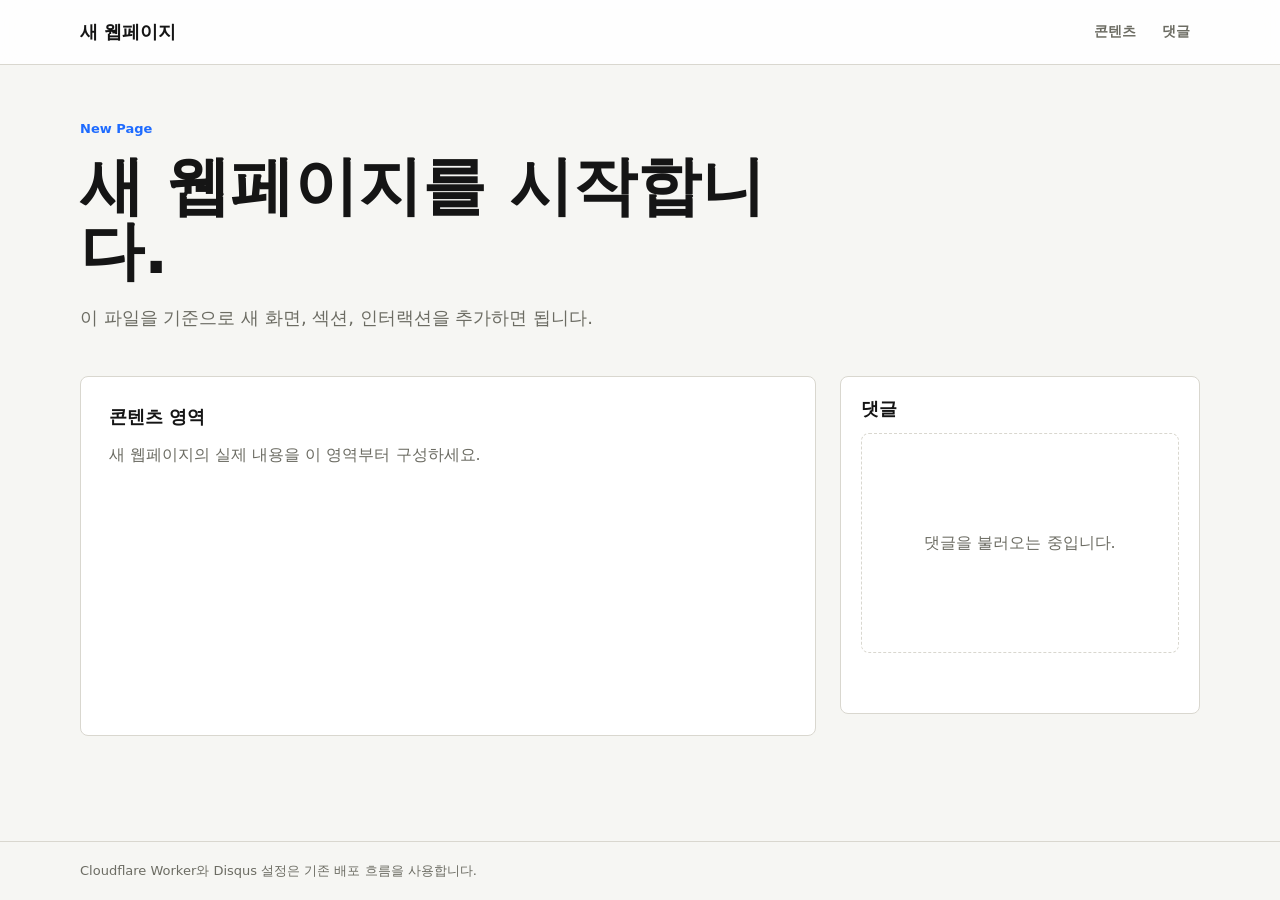
==== commit 0893674c: "Reset site starter" ====
--- a/index.html
+++ b/index.html
@@ -3,1564 +3,252 @@
 <head>
   <meta charset="UTF-8" />
   <meta name="viewport" content="width=device-width, initial-scale=1.0" />
-  <title>너... 빌런이야?</title>
+  <title>새 웹페이지</title>
   <style>
     :root {
-      --ink: #000;
-      --paper: #fff;
-      --modal-surface: #f5f5f5;
-      --modal-shadow: rgba(0, 0, 0, 0.2);
-      --muted-ink: #555;
-      --surface: #f7f7f7;
-      --surface-strong: #fff;
-      --accent: #2f7dff;
-      --accent-soft: #dbe8ff;
-      --success: #20a35b;
-      --danger: #d73b2e;
-      --art-filter: none;
-      --scale: 1;
-      --font-heavy: "Arial Black", "Malgun Gothic", "Apple SD Gothic Neo", sans-serif;
-      --font-ui: "Malgun Gothic", "Apple SD Gothic Neo", sans-serif;
+      color-scheme: light;
+      --bg: #f6f6f3;
+      --panel: #ffffff;
+      --ink: #151515;
+      --muted: #6c6c63;
+      --line: #d9d7cf;
+      --accent: #1e6bff;
+      --accent-soft: #eaf1ff;
+      --radius: 8px;
+      --max: 1120px;
+      font-family: Pretendard, "Malgun Gothic", system-ui, -apple-system, BlinkMacSystemFont, sans-serif;
     }
 
     * {
       box-sizing: border-box;
     }
 
-    html,
     body {
-      width: 100%;
-      height: 100%;
-      margin: 0;
-    }
-
-    body {
-      overflow: hidden;
-      background: var(--paper);
+      min-height: 100vh;
+      margin: 0;
       color: var(--ink);
-      font-family: var(--font-heavy);
-      letter-spacing: 0;
-    }
-
-    body.dark-mode {
-      --ink: #f6f6f6;
-      --paper: #101010;
-      --modal-surface: #1b1b1b;
-      --modal-shadow: rgba(255, 255, 255, 0.16);
-      --muted-ink: #cfcfcf;
-      --surface: #171717;
-      --surface-strong: #232323;
-      --accent: #7fb2ff;
-      --accent-soft: #183052;
-      --success: #71d69a;
-      --danger: #ff8378;
-      --art-filter: invert(1) contrast(0.96);
+      background: var(--bg);
     }
 
     button,
-    input {
+    input,
+    textarea {
       font: inherit;
     }
 
-    button {
-      cursor: pointer;
-    }
-
-    .app-frame {
-      position: fixed;
-      top: 50%;
-      left: 50%;
-      width: 1920px;
-      height: 1080px;
-      overflow: hidden;
-      background: var(--paper);
-      transform: translate(-50%, -50%) scale(var(--scale));
-      transform-origin: center;
-    }
-
-    .screen {
-      position: absolute;
-      inset: 0;
-      display: none;
-    }
-
-    .screen.active {
-      display: block;
-    }
-
-    .mockup {
-      position: absolute;
-      inset: 0;
-      z-index: 1;
-      width: 100%;
-      height: 100%;
-      object-fit: fill;
-      pointer-events: none;
-      user-select: none;
-    }
-
-    .hotspot {
-      position: absolute;
-      z-index: 30;
-      padding: 0;
-      color: transparent;
-      background: transparent;
-      border: 0;
-      outline: 0;
-    }
-
-    .hotspot:focus-visible,
-    .search-field:focus-visible {
-      outline: 5px dashed rgba(0, 0, 0, 0.7);
-      outline-offset: 6px;
-    }
-
-    body.dark-mode .hotspot:focus-visible,
-    body.dark-mode .search-field:focus-visible {
-      outline-color: rgba(255, 255, 255, 0.86);
-    }
-
-    .mockup,
-    .paint-canvas,
-    .result-card img {
-      filter: var(--art-filter);
-      transition: filter 180ms ease;
-    }
-
-    .nav-hotspots {
-      position: absolute;
-      inset: 0;
-      z-index: 50;
-      pointer-events: none;
-    }
-
-    .nav-hotspots .hotspot {
-      pointer-events: auto;
-    }
-
-    .nav-main {
-      left: 560px;
-      top: 73px;
-      width: 216px;
-      height: 86px;
-      border-radius: 999px;
-    }
-
-    .nav-workspace {
-      left: 852px;
-      top: 73px;
-      width: 218px;
-      height: 86px;
-      border-radius: 999px;
-    }
-
-    .nav-result {
-      left: 1144px;
-      top: 73px;
-      width: 216px;
-      height: 86px;
-      border-radius: 999px;
-    }
-
-    .nav-share-tab {
-      left: 1424px;
-      top: 73px;
-      display: flex;
-      align-items: center;
-      justify-content: center;
-      width: 216px;
-      height: 86px;
-      color: var(--paper);
-      background: var(--ink);
-      border: 6px solid var(--ink);
-      border-radius: 999px;
-      box-shadow: 5px 5px 0 var(--modal-shadow);
-      font-family: var(--font-heavy);
-      font-size: 31px;
-      font-weight: 900;
-    }
-
-    .is-studio .nav-hotspots {
-      display: none;
-    }
-
-    .workspace-controls,
-    .workspace-rows,
-    .studio-controls,
-    .result-layer {
-      position: absolute;
-      inset: 0;
-      z-index: 35;
-      pointer-events: none;
-    }
-
-    .workspace-controls > *,
-    .workspace-rows > *,
-    .studio-controls > *,
-    .result-layer > * {
-      pointer-events: auto;
-    }
-
-    .create-room {
-      left: 383px;
-      top: 256px;
-      width: 340px;
-      height: 86px;
-      border-radius: 18px;
-    }
-
-    .delete-room {
-      left: 749px;
-      top: 256px;
-      width: 340px;
-      height: 86px;
-      border-radius: 18px;
-    }
-
-    .search-field {
-      position: absolute;
-      left: 1184px;
-      top: 264px;
-      z-index: 36;
-      width: 330px;
-      height: 70px;
-      padding: 0 20px;
-      color: var(--ink);
-      background: transparent;
-      border: 0;
-      outline: 0;
-      font-family: var(--font-heavy);
-      font-size: 32px;
-      font-weight: 900;
-      text-align: center;
-    }
-
-    .search-field::placeholder {
-      color: transparent;
-    }
-
-    .room-hit {
-      left: 386px;
-      width: 1150px;
-      height: 87px;
-      border-radius: 22px;
-    }
-
-    .room-hit[data-row="0"] { top: 366px; }
-    .room-hit[data-row="1"] { top: 493px; }
-    .room-hit[data-row="2"] { top: 621px; }
-    .room-hit[data-row="3"] { top: 749px; }
-    .room-hit[data-row="4"] { top: 877px; }
-
-    .custom-room-label {
-      position: absolute;
-      left: 456px;
-      z-index: 25;
-      min-width: 190px;
-      padding: 2px 10px;
-      color: var(--ink);
-      background: var(--paper);
-      font-size: 31px;
-      font-weight: 900;
-      line-height: 1;
-      pointer-events: none;
-    }
-
-    .custom-room-label[data-row="0"] { top: 397px; }
-    .custom-room-label[data-row="1"] { top: 525px; }
-    .custom-room-label[data-row="2"] { top: 653px; }
-    .custom-room-label[data-row="3"] { top: 781px; }
-    .custom-room-label[data-row="4"] { top: 909px; }
-
-    .room-meta {
-      position: absolute;
-      left: 1166px;
-      z-index: 26;
-      display: inline-flex;
-      align-items: center;
-      gap: 12px;
-      min-width: 270px;
-      padding: 8px 16px;
-      color: var(--ink);
-      background: var(--surface-strong);
-      border: 4px solid var(--ink);
-      border-radius: 999px;
-      font-family: var(--font-ui);
-      font-size: 20px;
-      font-weight: 900;
-      line-height: 1;
-      pointer-events: none;
-    }
-
-    .room-meta::before {
-      width: 13px;
-      height: 13px;
-      background: var(--success);
-      border: 3px solid var(--ink);
-      border-radius: 50%;
-      content: "";
-    }
-
-    .room-meta[data-row="0"] { top: 392px; }
-    .room-meta[data-row="1"] { top: 520px; }
-    .room-meta[data-row="2"] { top: 648px; }
-    .room-meta[data-row="3"] { top: 776px; }
-    .room-meta[data-row="4"] { top: 904px; }
-
-    #homeScreen,
-    #resultScreen {
-      overflow-y: auto;
-      scrollbar-width: thin;
-      scrollbar-color: var(--ink) transparent;
-    }
-
-    #homeScreen::-webkit-scrollbar,
-    #resultScreen::-webkit-scrollbar {
-      width: 18px;
-    }
-
-    #homeScreen::-webkit-scrollbar-thumb,
-    #resultScreen::-webkit-scrollbar-thumb {
-      background: var(--ink);
-      border: 4px solid var(--paper);
-      border-radius: 999px;
-    }
-
-    .home-content {
-      position: absolute;
-      top: 760px;
-      left: 286px;
-      z-index: 36;
-      display: grid;
-      grid-template-columns: 1.1fr 0.9fr;
-      gap: 28px;
-      width: 1348px;
-      min-height: 760px;
-      padding-bottom: 120px;
-      color: var(--ink);
-      font-family: var(--font-ui);
-    }
-
-    .home-panel,
-    .home-card,
-    .workspace-rows .room-card,
-    .result-upload,
-    .share-card {
-      background: var(--surface-strong);
-      border: 6px solid var(--ink);
-      box-shadow: 7px 7px 0 var(--ink);
-    }
-
-    .home-panel {
-      min-height: 326px;
-      padding: 34px;
-      border-radius: 30px;
-    }
-
-    .home-panel h2,
-    .home-card strong {
-      margin: 0;
-      font-size: 38px;
-      font-weight: 900;
-      line-height: 1;
-    }
-
-    .home-panel p {
-      margin: 18px 0 0;
-      color: var(--muted-ink);
-      font-size: 24px;
-      font-weight: 900;
-      line-height: 1.35;
-    }
-
-    .home-card-stack {
-      display: grid;
-      gap: 20px;
-    }
-
-    .home-card {
-      min-height: 153px;
-      padding: 25px 28px;
-      color: var(--ink);
-      border-radius: 24px;
-      font-family: var(--font-ui);
-      text-align: left;
-    }
-
-    .home-card span {
-      display: block;
-      margin-top: 12px;
-      color: var(--muted-ink);
-      font-size: 20px;
-      font-weight: 900;
-      line-height: 1.2;
-    }
-
-    .workspace-rows {
-      inset: auto;
-      left: 386px;
-      top: 366px;
-      z-index: 36;
+    .site-shell {
+      min-height: 100vh;
       display: flex;
       flex-direction: column;
-      gap: 24px;
-      width: 1240px;
-      height: 650px;
-      padding: 0 88px 34px 0;
-      overflow-x: hidden;
-      overflow-y: auto;
-      pointer-events: auto;
-      scrollbar-width: auto;
-      scrollbar-color: var(--ink) transparent;
-    }
-
-    .workspace-rows::-webkit-scrollbar {
-      width: 24px;
-    }
-
-    .workspace-rows::-webkit-scrollbar-track {
-      background: transparent;
-      border: 4px solid var(--ink);
-      border-radius: 999px;
-    }
-
-    .workspace-rows::-webkit-scrollbar-thumb {
-      background: var(--ink);
-      border: 5px solid var(--paper);
-      border-radius: 999px;
-    }
-
-    .workspace-rows .room-card {
-      position: relative;
-      display: grid;
-      grid-template-columns: minmax(0, 1fr) auto;
-      align-items: center;
-      gap: 26px;
-      width: 100%;
-      min-height: 88px;
-      padding: 0 34px 0 42px;
-      color: var(--ink);
-      border-radius: 24px;
-      font-family: var(--font-ui);
-      text-align: left;
-      transition: background 140ms ease, color 140ms ease, transform 140ms ease;
-    }
-
-    .workspace-rows .room-card:hover {
-      transform: translate(3px, 3px);
-      box-shadow: 4px 4px 0 var(--ink);
-    }
-
-    .workspace-rows .room-card.is-selected {
-      color: var(--paper);
-      background: var(--ink);
-    }
-
-    .room-card-name {
-      overflow: hidden;
-      font-size: 31px;
-      font-weight: 900;
-      line-height: 1;
-      white-space: nowrap;
-      text-overflow: ellipsis;
-    }
-
-    .room-card-meta {
-      display: inline-flex;
-      align-items: center;
-      gap: 12px;
-      min-width: 214px;
-      padding: 10px 16px;
-      color: inherit;
-      background: var(--surface);
-      border: 4px solid currentColor;
-      border-radius: 999px;
-      font-size: 19px;
-      font-weight: 900;
-      line-height: 1;
-    }
-
-    .room-card-meta::before {
-      width: 13px;
-      height: 13px;
-      background: var(--success);
-      border: 3px solid currentColor;
-      border-radius: 50%;
-      content: "";
-    }
-
-    .room-card.is-selected .room-card-meta {
-      background: var(--ink);
-    }
-
-    .selected-room-mark {
-      position: absolute;
-      left: 388px;
-      width: 1146px;
-      height: 83px;
-      z-index: 24;
-      display: none;
-      border: 6px solid var(--ink);
-      border-radius: 20px;
-      background: rgba(0, 0, 0, 0.08);
-      pointer-events: none;
-    }
-
-    .selected-room-mark.show {
-      display: block;
-    }
-
-    .paint-canvas {
-      position: absolute;
-      left: 354px;
-      top: 0;
-      z-index: 12;
-      width: 1566px;
-      height: 1080px;
-      touch-action: none;
-      transform-origin: 0 0;
-    }
-
-    .note-layer {
-      position: absolute;
-      left: 354px;
-      top: 0;
-      z-index: 15;
-      width: 1566px;
-      height: 1080px;
-      pointer-events: none;
-      transform-origin: 0 0;
-    }
-
-    .note-card {
-      position: absolute;
-      min-width: 170px;
-      min-height: 58px;
-      padding: 13px 16px;
-      color: var(--ink);
-      background: var(--paper);
-      border: 6px solid var(--ink);
-      border-radius: 18px 14px 19px 13px;
-      font-family: var(--font-ui);
-      font-size: 26px;
-      font-weight: 900;
-      line-height: 1.2;
-      outline: 0;
-      pointer-events: auto;
-      transform: rotate(-0.4deg);
-    }
-
-    .shape-preview {
-      position: absolute;
-      z-index: 18;
-      display: none;
-      border: 6px solid var(--ink);
-      border-radius: 18px 14px 21px 15px;
-      pointer-events: none;
-    }
-
-    #studioScreen::before {
-      position: absolute;
-      top: 0;
-      left: 0;
-      z-index: 2;
-      width: 388px;
-      height: 1080px;
-      background:
-        linear-gradient(var(--ink) 2px, transparent 2px) 0 0 / 59px 58px,
-        linear-gradient(90deg, var(--ink) 2px, transparent 2px) 0 0 / 59px 58px,
-        var(--paper);
-      content: "";
-    }
-
-    .studio-controls {
-      display: none;
-    }
-
-    .is-studio .studio-controls {
-      position: absolute;
-      top: 36px;
-      left: 38px;
-      z-index: 76;
-      display: grid;
-      grid-template-columns: repeat(2, 1fr);
-      gap: 10px;
-      width: 252px;
-      max-height: 1008px;
-      padding: 16px;
-      overflow-y: auto;
-      color: var(--ink);
-      background: var(--surface);
-      border: 6px solid var(--ink);
-      border-radius: 24px;
-      box-shadow: 8px 8px 0 var(--ink);
-      font-family: var(--font-ui);
-    }
-
-    .tool-hot {
-      position: static;
-      z-index: auto;
-      display: flex;
-      align-items: center;
-      justify-content: center;
-      width: 100%;
-      height: 68px;
-      padding: 0 6px;
-      color: var(--ink);
-      background: var(--surface-strong);
-      border: 4px solid var(--ink);
-      border-radius: 14px;
-      font-family: var(--font-ui);
-      font-size: 15px;
-      font-weight: 900;
-      line-height: 1.05;
-      text-align: center;
-      box-shadow: 3px 3px 0 var(--ink);
-    }
-
-    .tool-hot.is-active {
-      color: var(--paper);
-      background: var(--ink);
-    }
-
-    .tool-cursor {
-      position: absolute;
-      z-index: 29;
-      display: none;
-      width: 94px;
-      height: 80px;
-      border: 5px solid var(--ink);
-      border-radius: 9px;
-      pointer-events: none;
-    }
-
-    .tool-cursor.show {
-      display: block;
-    }
-
-    .side-hot {
-      left: 1676px;
-      width: 216px;
-      border-radius: 18px;
-    }
-
-    .side-hot[data-action="leave"] { top: 39px; height: 103px; }
-    .side-hot[data-action="save"] { top: 222px; height: 99px; }
-    .side-hot[data-action="share"] { top: 405px; height: 100px; }
-    .side-hot[data-action="export"] { top: 582px; height: 116px; }
-
-    .person-hot {
-      top: 789px;
-      width: 288px;
-      height: 220px;
-      border-radius: 24px;
-    }
-
-    .person-hot[data-person="0"] { left: 84px; }
-    .person-hot[data-person="1"] { left: 435px; }
-    .person-hot[data-person="2"] { left: 786px; }
-    .person-hot[data-person="3"] { left: 1138px; }
-
-    .studio-bottom-cover,
-    .studio-side-cover,
-    .studio-topbar,
-    .collab-panel {
-      display: none;
-    }
-
-    .is-studio .studio-bottom-cover {
-      position: absolute;
-      left: 0;
-      right: 354px;
-      bottom: 0;
-      z-index: 31;
-      display: none;
-      height: 304px;
-      background: var(--paper);
-      border-top: 6px solid var(--ink);
-      pointer-events: none;
-    }
-
-    .is-studio .studio-side-cover {
-      position: absolute;
-      top: 0;
-      right: 0;
-      bottom: 0;
-      z-index: 32;
-      display: none;
-      width: 354px;
-      background: var(--paper);
-      border-left: 6px solid var(--ink);
-      pointer-events: none;
-    }
-
-    .is-studio .bottom-modal {
-      display: none;
-    }
-
-    .is-studio .studio-topbar {
-      position: absolute;
-      top: 22px;
-      left: 374px;
-      z-index: 70;
-      display: flex;
-      align-items: center;
-      width: 1172px;
-      min-height: 76px;
-      padding: 10px 14px 10px 20px;
-      color: var(--ink);
-      background: var(--surface);
-      border: 6px solid var(--ink);
-      border-radius: 22px;
-      box-shadow: 6px 6px 0 var(--ink);
-      font-family: var(--font-ui);
-    }
-
-    .studio-room-meta {
-      display: flex;
-      flex-direction: column;
-      gap: 4px;
-      min-width: 260px;
-      font-weight: 900;
-      line-height: 1;
-    }
-
-    .studio-room-meta strong {
-      font-size: 26px;
-    }
-
-    .studio-room-meta span {
-      color: var(--muted-ink);
-      font-size: 16px;
-    }
-
-    .studio-nav-actions {
-      display: flex;
-      align-items: center;
-      gap: 10px;
-      margin-left: auto;
-    }
-
-    .studio-nav-button,
-    .call-control,
-    .feature-chip,
-    .participant-row,
-    .chat-send {
-      color: var(--ink);
-      background: var(--surface-strong);
-      border: 4px solid var(--ink);
-      font-family: var(--font-ui);
-      font-weight: 900;
-    }
-
-    .studio-nav-button {
-      min-width: 116px;
-      height: 48px;
-      padding: 0 16px;
-      border-radius: 999px;
-      font-size: 18px;
-      line-height: 1;
-    }
-
-    .studio-nav-button[data-action="leave"] {
-      color: var(--paper);
-      background: var(--danger);
-    }
-
-    .studio-nav-button[data-action="share"] {
-      color: #fff;
-      background: var(--accent);
-    }
-
-    .is-studio .collab-panel {
-      position: absolute;
-      top: 126px;
-      right: 28px;
-      bottom: 34px;
-      z-index: 70;
-      display: flex;
-      flex-direction: column;
-      width: 318px;
-      padding: 18px;
-      color: var(--ink);
-      background: var(--surface);
-      border: 6px solid var(--ink);
-      border-radius: 26px;
-      box-shadow: 7px 7px 0 var(--ink);
-      font-family: var(--font-ui);
-    }
-
-    .collab-heading {
+    }
+
+    .topbar {
+      border-bottom: 1px solid var(--line);
+      background: rgba(255, 255, 255, 0.86);
+      backdrop-filter: blur(14px);
+    }
+
+    .topbar-inner {
+      width: min(var(--max), calc(100% - 32px));
+      height: 64px;
+      margin: 0 auto;
       display: flex;
       align-items: center;
       justify-content: space-between;
-      margin-bottom: 14px;
-      font-weight: 900;
-    }
-
-    .collab-heading strong {
-      font-size: 27px;
-      line-height: 1;
-    }
-
-    .live-pill {
-      display: inline-flex;
-      align-items: center;
-      gap: 7px;
-      padding: 7px 11px;
-      color: var(--paper);
-      background: var(--success);
-      border: 3px solid var(--ink);
-      border-radius: 999px;
-      font-size: 14px;
-      line-height: 1;
-    }
-
-    .live-pill::before {
-      width: 8px;
-      height: 8px;
-      background: var(--paper);
-      border-radius: 50%;
-      content: "";
-    }
-
-    .call-status {
-      padding: 13px 14px;
-      color: var(--muted-ink);
-      background: var(--surface-strong);
-      border: 4px solid var(--ink);
-      border-radius: 18px;
-      font-size: 17px;
-      font-weight: 900;
-      line-height: 1.2;
-    }
-
-    .call-controls {
-      display: grid;
-      grid-template-columns: repeat(3, 1fr);
-      gap: 8px;
-      margin-top: 12px;
-    }
-
-    .call-control {
-      height: 58px;
-      border-radius: 17px;
-      font-size: 15px;
-      line-height: 1.05;
-    }
-
-    .call-control.is-active {
-      color: #fff;
-      background: var(--accent);
-    }
-
-    .call-control.is-danger {
-      color: var(--paper);
-      background: var(--danger);
-    }
-
-    .panel-label {
-      margin: 18px 0 9px;
-      color: var(--muted-ink);
-      font-size: 15px;
-      font-weight: 900;
-      line-height: 1;
-    }
-
-    .participant-list {
-      display: flex;
-      flex-direction: column;
-      gap: 8px;
-    }
-
-    .participant-row {
-      display: grid;
-      grid-template-columns: 16px 1fr auto;
-      align-items: center;
-      gap: 9px;
-      width: 100%;
-      min-height: 46px;
-      padding: 0 11px;
-      border-radius: 16px;
-      font-size: 15px;
-      text-align: left;
-    }
-
-    .participant-row.is-muted {
-      color: var(--muted-ink);
-      background: var(--paper);
-    }
-
-    .presence-dot {
-      width: 13px;
-      height: 13px;
-      background: var(--success);
-      border: 3px solid var(--ink);
-      border-radius: 50%;
-    }
-
-    .participant-row.is-muted .presence-dot {
-      background: var(--danger);
-    }
-
-    .participant-state {
-      font-size: 13px;
-    }
-
-    .feature-grid {
-      display: grid;
-      grid-template-columns: 1fr 1fr;
-      gap: 8px;
-    }
-
-    .feature-chip {
-      min-height: 44px;
-      padding: 0 8px;
-      border-radius: 14px;
-      font-size: 14px;
-      line-height: 1.05;
-    }
-
-    .feature-chip.is-active {
-      background: var(--accent-soft);
-    }
-
-    .team-chat {
-      display: flex;
-      flex: 1;
-      flex-direction: column;
-      min-height: 0;
-    }
-
-    .chat-log {
-      display: flex;
-      flex: 1;
-      flex-direction: column;
-      gap: 7px;
-      min-height: 84px;
-      overflow-y: auto;
-      overscroll-behavior: contain;
-      padding-right: 2px;
-    }
-
-    .chat-line {
-      padding: 8px 10px;
-      background: var(--surface-strong);
-      border: 3px solid var(--ink);
-      border-radius: 14px;
-      font-size: 14px;
-      font-weight: 900;
-      line-height: 1.2;
-    }
-
-    .chat-line strong {
-      display: block;
-      margin-bottom: 3px;
-      color: var(--accent);
-      font-size: 12px;
-    }
-
-    .chat-form {
-      display: grid;
-      grid-template-columns: 1fr 62px;
-      gap: 8px;
-      margin-top: 10px;
-    }
-
-    .chat-input {
-      width: 100%;
-      min-width: 0;
-      height: 42px;
-      padding: 0 12px;
-      color: var(--ink);
-      background: var(--surface-strong);
-      border: 4px solid var(--ink);
-      border-radius: 14px;
-      font-family: var(--font-ui);
-      font-size: 15px;
-      font-weight: 900;
-      outline: 0;
-    }
-
-    .chat-input:focus-visible {
-      box-shadow: 0 0 0 4px var(--accent-soft);
-    }
-
-    .chat-send {
-      height: 42px;
-      border-radius: 14px;
-      font-size: 14px;
-    }
-
-    .is-studio.focus-mode .tool-hot {
-      opacity: 0.24;
-    }
-
-    .is-studio.focus-mode .studio-topbar,
-    .is-studio.focus-mode .collab-panel {
-      box-shadow: 4px 4px 0 var(--ink);
-    }
-
-    .result-card {
-      position: absolute;
-      top: 238px;
-      width: 320px;
-      height: 232px;
-      padding: 14px;
-      color: var(--ink);
-      background: var(--paper);
-      border: 6px solid var(--ink);
-      border-radius: 21px 16px 24px 15px;
-      transform: rotate(-0.5deg);
-    }
-
-    .result-card:nth-child(1) { left: 432px; }
-    .result-card:nth-child(2) { left: 800px; transform: rotate(0.4deg); }
-    .result-card:nth-child(3) { left: 1168px; }
-
-    .result-card img {
-      display: block;
-      width: 100%;
-      height: 154px;
-      object-fit: contain;
-      background: var(--paper);
-      border: 4px solid var(--ink);
-    }
-
-    .result-card span {
-      display: block;
-      margin-top: 8px;
-      overflow: hidden;
-      font-size: 26px;
-      font-weight: 900;
-      line-height: 1;
-      white-space: nowrap;
-      text-overflow: ellipsis;
-    }
-
-    .result-layer {
-      inset: auto;
-      left: 306px;
-      top: 226px;
-      z-index: 36;
-      display: flex;
-      flex-direction: column;
-      gap: 26px;
-      width: 1308px;
-      height: 802px;
-      padding: 0 22px 120px 0;
-      overflow-y: auto;
-      color: var(--ink);
-      font-family: var(--font-ui);
-      pointer-events: auto;
-    }
-
-    .result-layer::-webkit-scrollbar {
-      width: 12px;
-    }
-
-    .result-layer::-webkit-scrollbar-track {
-      background: transparent;
-    }
-
-    .result-layer::-webkit-scrollbar-thumb {
-      background: var(--ink);
-      border-radius: 999px;
-    }
-
-    .result-upload {
-      display: grid;
-      grid-template-columns: 1fr auto;
-      align-items: center;
       gap: 24px;
-      min-height: 136px;
-      padding: 28px 34px;
-      border-radius: 28px;
-    }
-
-    .result-upload strong {
-      display: block;
-      font-size: 35px;
-      font-weight: 900;
-      line-height: 1;
-    }
-
-    .result-upload span {
-      display: block;
-      margin-top: 12px;
-      color: var(--muted-ink);
-      font-size: 20px;
-      font-weight: 900;
-      line-height: 1.25;
-    }
-
-    .result-upload button,
-    .share-action,
-    .comment-form button {
-      color: var(--paper);
-      background: var(--ink);
-      border: 4px solid var(--ink);
-      border-radius: 999px;
-      font-family: var(--font-ui);
+    }
+
+    .brand {
+      margin: 0;
       font-size: 18px;
-      font-weight: 900;
-    }
-
-    .result-upload button {
-      min-width: 186px;
-      height: 58px;
-    }
-
-    .share-card {
-      display: grid;
-      grid-template-columns: 370px 1fr;
-      gap: 28px;
-      min-height: 290px;
-      padding: 24px;
-      border-radius: 30px;
-    }
-
-    .share-card img {
-      width: 100%;
-      height: 236px;
-      object-fit: contain;
-      background: var(--paper);
-      border: 5px solid var(--ink);
-      border-radius: 20px;
-      filter: var(--art-filter);
-    }
-
-    .share-body {
-      display: flex;
-      flex-direction: column;
-      min-width: 0;
-    }
-
-    .share-title {
-      margin: 0;
-      overflow: hidden;
-      font-size: 31px;
-      font-weight: 900;
-      line-height: 1;
-      white-space: nowrap;
-      text-overflow: ellipsis;
-    }
-
-    .share-meta {
-      margin-top: 10px;
-      color: var(--muted-ink);
-      font-size: 18px;
-      font-weight: 900;
-    }
-
-    .share-actions {
-      display: flex;
-      flex-wrap: wrap;
-      gap: 10px;
-      margin-top: 18px;
-    }
-
-    .share-action {
-      min-width: 116px;
-      height: 43px;
-      padding: 0 16px;
-      color: var(--ink);
-      background: var(--surface-strong);
-    }
-
-    .share-action.is-primary {
-      color: var(--paper);
-      background: var(--accent);
-    }
-
-    .comment-list {
-      display: flex;
-      flex-direction: column;
-      gap: 8px;
-      margin-top: 18px;
-      max-height: 96px;
-      overflow: hidden;
-    }
-
-    .comment-line {
-      padding: 9px 12px;
-      background: var(--surface);
-      border: 3px solid var(--ink);
-      border-radius: 14px;
-      font-size: 16px;
-      font-weight: 900;
-      line-height: 1.2;
-    }
-
-    .comment-line strong {
-      color: var(--accent);
-      margin-right: 8px;
-    }
-
-    .comment-form {
-      display: grid;
-      grid-template-columns: 1fr 82px;
-      gap: 10px;
-      margin-top: auto;
-      padding-top: 16px;
-    }
-
-    .comment-form input {
-      width: 100%;
-      min-width: 0;
-      height: 44px;
-      padding: 0 14px;
-      color: var(--ink);
-      background: var(--surface-strong);
-      border: 4px solid var(--ink);
-      border-radius: 15px;
-      font-family: var(--font-ui);
-      font-size: 17px;
-      font-weight: 900;
-      outline: 0;
-    }
-
-    .comment-form button {
-      height: 44px;
-      font-size: 16px;
-    }
-
-    .disqus-card {
-      display: flex;
-      flex-direction: column;
-      gap: 16px;
-      min-height: 430px;
-      padding: 24px 28px;
-      background: var(--surface-strong);
-      border: 6px solid var(--ink);
-      border-radius: 28px;
-      box-shadow: 6px 6px 0 var(--ink);
-    }
-
-    .disqus-heading {
+      font-weight: 800;
+      letter-spacing: 0;
+    }
+
+    .nav {
       display: flex;
       align-items: center;
-      gap: 16px;
-    }
-
-    .disqus-heading strong {
-      overflow: hidden;
-      font-size: 28px;
-      font-weight: 900;
-      line-height: 1;
-      white-space: nowrap;
-      text-overflow: ellipsis;
-    }
-
-    .disqus-heading .share-action {
-      margin-left: auto;
-    }
-
-    .disqus-thread {
-      min-height: 320px;
-      padding: 18px;
-      background: var(--paper);
-      border: 4px solid var(--ink);
-      border-radius: 18px;
-    }
-
-    .disqus-state {
+      gap: 6px;
+    }
+
+    .nav a {
+      color: var(--muted);
+      text-decoration: none;
+      padding: 8px 10px;
+      border-radius: var(--radius);
+      font-size: 14px;
+      font-weight: 700;
+    }
+
+    .nav a:hover,
+    .nav a:focus-visible {
+      color: var(--ink);
+      background: var(--accent-soft);
+      outline: 0;
+    }
+
+    main {
+      flex: 1;
+      width: min(var(--max), calc(100% - 32px));
+      margin: 0 auto;
+      padding: 56px 0;
+    }
+
+    .hero {
+      display: grid;
+      gap: 18px;
+      max-width: 740px;
+      padding-bottom: 44px;
+    }
+
+    .eyebrow {
+      margin: 0;
+      color: var(--accent);
+      font-size: 13px;
+      font-weight: 800;
+    }
+
+    h2 {
+      margin: 0;
+      font-size: clamp(34px, 5vw, 64px);
+      line-height: 1.02;
+      letter-spacing: 0;
+    }
+
+    .lead {
+      margin: 0;
+      max-width: 620px;
+      color: var(--muted);
+      font-size: 18px;
+      line-height: 1.65;
+    }
+
+    .content-grid {
+      display: grid;
+      grid-template-columns: minmax(0, 1fr) 360px;
+      gap: 24px;
+      align-items: start;
+    }
+
+    .section,
+    .comments {
+      background: var(--panel);
+      border: 1px solid var(--line);
+      border-radius: var(--radius);
+    }
+
+    .section {
+      min-height: 360px;
+      padding: 28px;
+    }
+
+    .section h3,
+    .comments h3 {
+      margin: 0 0 12px;
+      font-size: 18px;
+    }
+
+    .section p {
+      margin: 0;
+      color: var(--muted);
+      line-height: 1.7;
+    }
+
+    .comments {
+      padding: 20px;
+    }
+
+    #disqus_thread {
+      min-height: 260px;
+    }
+
+    .comment-state {
+      min-height: 220px;
       display: grid;
       place-items: center;
-      min-height: 280px;
-      color: var(--muted-ink);
-      font-size: 19px;
-      font-weight: 900;
+      color: var(--muted);
       text-align: center;
-      line-height: 1.35;
-    }
-
-    .toast {
-      position: fixed;
-      left: 50%;
-      bottom: 22px;
-      z-index: 100;
-      max-width: min(620px, calc(100vw - 24px));
-      padding: 14px 24px 16px;
-      color: var(--paper);
-      background: var(--ink);
-      border: 4px solid var(--paper);
-      border-radius: 999px;
-      box-shadow: 0 0 0 4px var(--ink);
-      font-family: var(--font-heavy);
-      font-size: 18px;
-      font-weight: 900;
-      text-align: center;
-      opacity: 0;
-      pointer-events: none;
-      transform: translate(-50%, 80px);
-      transition: opacity 150ms ease, transform 150ms ease;
-    }
-
-    .toast.show {
-      opacity: 1;
-      transform: translate(-50%, 0);
-    }
-
-    .bottom-modal {
-      position: absolute;
-      left: 420px;
-      bottom: -288px;
-      z-index: 90;
-      width: 1080px;
-      height: 360px;
-      overflow: hidden;
-      color: var(--ink);
-      background: var(--modal-surface);
-      border: 6px solid var(--ink);
-      border-bottom: 0;
-      border-radius: 36px 36px 0 0;
-      box-shadow: 0 -8px 0 var(--ink), 0 -22px 44px var(--modal-shadow);
-      font-family: var(--font-ui);
-      transition: bottom 240ms ease, background 180ms ease, color 180ms ease, box-shadow 180ms ease;
-    }
-
-    .bottom-modal.is-open {
-      bottom: 0;
-    }
-
-    .bottom-modal-tab {
-      position: relative;
-      display: flex;
-      align-items: center;
-      justify-content: center;
-      width: 100%;
-      height: 72px;
-      padding: 0;
-      color: var(--ink);
-      background: transparent;
-      border: 0;
-      border-bottom: 6px solid var(--ink);
-      font-size: 31px;
-      font-weight: 900;
-    }
-
-    .bottom-modal-tab::before {
-      position: absolute;
-      top: 16px;
-      left: 50%;
-      width: 128px;
-      height: 10px;
-      background: var(--ink);
-      border-radius: 999px;
-      content: "";
-      transform: translateX(-50%);
-    }
-
-    .bottom-modal-tab span {
-      margin-top: 18px;
-    }
-
-    .bottom-modal-content {
-      display: flex;
-      align-items: center;
-      justify-content: space-between;
-      gap: 34px;
-      padding: 44px 58px;
-    }
-
-    .bottom-modal-copy {
-      max-width: 500px;
-    }
-
-    .bottom-modal-copy strong {
-      display: block;
-      font-size: 42px;
-      font-weight: 900;
-      line-height: 1;
-    }
-
-    .bottom-modal-copy span {
-      display: block;
-      margin-top: 18px;
-      color: var(--muted-ink);
-      font-size: 24px;
-      font-weight: 800;
-      line-height: 1.25;
-    }
-
-    .theme-toggle {
-      display: flex;
-      align-items: center;
-      justify-content: space-between;
-      width: 390px;
-      height: 118px;
-      padding: 0 28px 0 34px;
-      color: var(--ink);
-      background: var(--paper);
-      border: 6px solid var(--ink);
-      border-radius: 24px;
-      font-size: 28px;
-      font-weight: 900;
-      transition: background 180ms ease, color 180ms ease;
-    }
-
-    .theme-toggle-state {
-      display: inline-flex;
-      align-items: center;
-      justify-content: center;
-      min-width: 94px;
-      height: 54px;
-      color: var(--paper);
-      background: var(--ink);
-      border-radius: 999px;
-      font-size: 22px;
-      line-height: 1;
-    }
-
-    .sr-only {
-      position: absolute;
-      width: 1px;
-      height: 1px;
-      padding: 0;
-      overflow: hidden;
-      clip: rect(0, 0, 0, 0);
-      white-space: nowrap;
-      border: 0;
+      line-height: 1.5;
+      border: 1px dashed var(--line);
+      border-radius: var(--radius);
+      padding: 20px;
+    }
+
+    footer {
+      border-top: 1px solid var(--line);
+    }
+
+    .footer-inner {
+      width: min(var(--max), calc(100% - 32px));
+      margin: 0 auto;
+      padding: 20px 0;
+      color: var(--muted);
+      font-size: 13px;
+    }
+
+    @media (max-width: 820px) {
+      .topbar-inner {
+        height: auto;
+        padding: 14px 0;
+        align-items: flex-start;
+        flex-direction: column;
+      }
+
+      .nav {
+        width: 100%;
+        overflow-x: auto;
+      }
+
+      main {
+        padding: 36px 0;
+      }
+
+      .content-grid {
+        grid-template-columns: 1fr;
+      }
     }
   </style>
 </head>
 <body>
-  <div class="app-frame" id="appFrame">
-    <section class="screen active" id="homeScreen" aria-label="메인">
-      <img class="mockup" src="PNG/대지 1.png" alt="" />
-      <div class="home-content">
-        <section class="home-panel">
-          <h2>조별과제 대시보드</h2>
-          <p>팀 방 · 실시간 통화 · 결과물 피드</p>
+  <div class="site-shell">
+    <header class="topbar">
+      <div class="topbar-inner">
+        <h1 class="brand">새 웹페이지</h1>
+        <nav class="nav" aria-label="주요 메뉴">
+          <a href="#content">콘텐츠</a>
+          <a href="#comments">댓글</a>
+        </nav>
+      </div>
+    </header>
+
+    <main>
+      <section class="hero" aria-labelledby="pageTitle">
+        <p class="eyebrow">New Page</p>
+        <h2 id="pageTitle">새 웹페이지를 시작합니다.</h2>
+        <p class="lead">이 파일을 기준으로 새 화면, 섹션, 인터랙션을 추가하면 됩니다.</p>
+      </section>
+
+      <div class="content-grid">
+        <section class="section" id="content" aria-labelledby="contentTitle">
+          <h3 id="contentTitle">콘텐츠 영역</h3>
+          <p>새 웹페이지의 실제 내용을 이 영역부터 구성하세요.</p>
         </section>
-        <div class="home-card-stack">
-          <button class="home-card" type="button" data-home-screen="workspace">
-            <strong>작업공간</strong>
-            <span>최근 수정 2분 전</span>
-          </button>
-          <button class="home-card" type="button" data-home-screen="result">
-            <strong>결과물</strong>
-            <span>새 댓글 1개</span>
-          </button>
-          <button class="home-card" type="button" data-home-screen="workspace">
-            <strong>라이브 통화</strong>
-            <span>접속하면 팀원 목록에 표시</span>
-          </button>
-        </div>
+
+        <aside class="comments" id="comments" aria-labelledby="commentsTitle">
+          <h3 id="commentsTitle">댓글</h3>
+          <div id="disqus_thread">
+            <div class="comment-state">댓글을 불러오는 중입니다.</div>
+          </div>
+        </aside>
       </div>
-    </section>
-
-    <section class="screen" id="workspaceScreen" aria-label="작업공간">
-      <img class="mockup" src="PNG/a아트보드 2.png" alt="" />
-      <div class="workspace-controls">
-        <button class="hotspot create-room" type="button" id="createRoom">방 만들기</button>
-        <button class="hotspot delete-room" type="button" id="deleteRoom">방 삭제</button>
-        <input class="search-field" id="roomSearch" type="search" autocomplete="off" placeholder="검색" aria-label="방 검색" />
-      </div>
-      <div class="workspace-rows" id="roomRows">
-        <div class="selected-room-mark" id="selectedRoomMark"></div>
-      </div>
-    </section>
-
-    <section class="screen" id="resultScreen" aria-label="결과물">
-      <img class="mockup" src="PNG/아트보드 3.png" alt="" />
-      <div class="result-layer" id="resultLayer"></div>
-      <input class="sr-only" id="resultUpload" type="file" accept="image/*" />
-    </section>
-
-    <section class="screen" id="studioScreen" aria-label="드로잉 작업공간">
-      <img class="mockup" src="PNG/ac아트보드 4.png" alt="" id="studioMockup" />
-      <canvas class="paint-canvas" id="paintCanvas" width="1566" height="1080"></canvas>
-      <div class="note-layer" id="noteLayer"></div>
-      <div class="shape-preview" id="shapePreview"></div>
-      <div class="tool-cursor" id="toolCursor"></div>
-      <div class="studio-controls" id="studioControls"></div>
-      <div class="studio-bottom-cover" aria-hidden="true"></div>
-      <div class="studio-side-cover" aria-hidden="true"></div>
-      <nav class="studio-topbar" aria-label="작업공간 네비게이션">
-        <div class="studio-room-meta">
-          <strong id="studioRoomTitle">과제방</strong>
-          <span id="studioRoomStatus">팀 작업 · 음성 통화 연결됨</span>
-        </div>
-        <div class="studio-nav-actions">
-          <button class="studio-nav-button" type="button" data-action="leave">나가기</button>
-          <button class="studio-nav-button" type="button" data-action="save">저장</button>
-          <button class="studio-nav-button" type="button" data-action="share">공유</button>
-          <button class="studio-nav-button" type="button" data-action="export">내보내기</button>
-        </div>
-      </nav>
-      <aside class="collab-panel" id="collabPanel" aria-label="팀 통화 패널">
-        <div class="collab-heading">
-          <strong>팀 통화</strong>
-          <span class="live-pill">LIVE</span>
-        </div>
-        <div class="call-status" id="callStatus"></div>
-        <div class="call-controls" aria-label="통화 컨트롤">
-          <button class="call-control" id="micToggle" type="button" data-call="mic"></button>
-          <button class="call-control" id="cameraToggle" type="button" data-call="camera"></button>
-          <button class="call-control" id="screenToggle" type="button" data-call="screen"></button>
-        </div>
-
-        <div class="panel-label">참여자</div>
-        <div class="participant-list" id="participantList"></div>
-
-        <div class="panel-label">협업 도구</div>
-        <div class="feature-grid">
-          <button class="feature-chip" type="button" data-feature="comment">댓글 핀</button>
-          <button class="feature-chip" type="button" data-feature="version">버전 저장</button>
-          <button class="feature-chip" type="button" data-feature="focus">집중 모드</button>
-          <button class="feature-chip" type="button" data-feature="sync">동기화</button>
-        </div>
-
-        <div class="panel-label">채팅</div>
-        <div class="team-chat">
-          <div class="chat-log" id="chatLog"></div>
-          <form class="chat-form" id="chatForm">
-            <input class="chat-input" id="chatInput" type="text" autocomplete="off" maxlength="42" placeholder="메시지" aria-label="팀 채팅 메시지" />
-            <button class="chat-send" type="submit">전송</button>
-          </form>
-        </div>
-      </aside>
-    </section>
-
-    <div class="nav-hotspots" aria-label="주요 화면 이동">
-      <button class="hotspot nav-main" type="button" data-screen="home">메인</button>
-      <button class="hotspot nav-workspace" type="button" data-screen="workspace">작업공간</button>
-      <button class="hotspot nav-result" type="button" data-screen="result">결과물</button>
-      <button class="hotspot nav-share-tab" type="button" data-screen="result" data-share-tab="true">공유</button>
-    </div>
-
-    <aside class="bottom-modal" id="bottomModal" aria-label="설정 모달" aria-expanded="false">
-      <button class="bottom-modal-tab" id="bottomModalTab" type="button" aria-controls="bottomModalContent" aria-expanded="false">
-        <span>설정</span>
-      </button>
-      <div class="bottom-modal-content" id="bottomModalContent">
-        <div class="bottom-modal-copy">
-          <strong>화면 설정</strong>
-          <span>표시 모드</span>
-        </div>
-        <button class="theme-toggle" id="themeToggle" type="button" aria-pressed="false">
-          <span>다크모드</span>
-          <span class="theme-toggle-state" id="themeToggleState">꺼짐</span>
-        </button>
-      </div>
-    </aside>
+    </main>
+
+    <footer>
+      <div class="footer-inner">Cloudflare Worker와 Disqus 설정은 기존 배포 흐름을 사용합니다.</div>
+    </footer>
   </div>
 
-  <div class="toast" id="toast" role="status" aria-live="polite"></div>
-  <p class="sr-only" id="statusText"></p>
-
   <script>
-    const $ = (selector, root = document) => root.querySelector(selector);
-    const $$ = (selector, root = document) => [...root.querySelectorAll(selector)];
-
-    const DESIGN = { width: 1920, height: 1080 };
-    const PAINT = { x: 354, y: 0, width: 1566, height: 1080 };
-    const ROW_TOPS = [366, 493, 621, 749, 877];
-    const DEFAULT_ROOM = "000의 과제방";
-    const STORAGE_KEY = "villain-page-state-v2";
-    const ROOM_STORAGE_PREFIX = "villain-room-state-v1";
     const DEFAULT_DISQUS_SHORTNAME = "asd232cas";
 
     const sanitizeDisqusShortname = (value) => String(value || "")
@@ -1569,1333 +257,25 @@
       .replace(/[^a-z0-9-]/g, "");
 
     const appConfig = {
-      disqusShortname: sanitizeDisqusShortname(window.VILLAIN_DISQUS_SHORTNAME || DEFAULT_DISQUS_SHORTNAME),
-      loaded: false
+      disqusShortname: sanitizeDisqusShortname(window.VILLAIN_DISQUS_SHORTNAME || DEFAULT_DISQUS_SHORTNAME)
     };
 
-    const frame = $("#appFrame");
-    const toast = $("#toast");
-    const statusText = $("#statusText");
-    const paintCanvas = $("#paintCanvas");
-    const paintCtx = paintCanvas.getContext("2d");
-    const noteLayer = $("#noteLayer");
-    const shapePreview = $("#shapePreview");
-    const toolCursor = $("#toolCursor");
-    const studioControls = $("#studioControls");
-    const roomRows = $("#roomRows");
-    const selectedRoomMark = $("#selectedRoomMark");
-    const roomSearch = $("#roomSearch");
-    const resultLayer = $("#resultLayer");
-    const resultUpload = $("#resultUpload");
-    const studioMockup = $("#studioMockup");
-    const bottomModal = $("#bottomModal");
-    const bottomModalTab = $("#bottomModalTab");
-    const themeToggle = $("#themeToggle");
-    const themeToggleState = $("#themeToggleState");
-    const studioRoomTitle = $("#studioRoomTitle");
-    const studioRoomStatus = $("#studioRoomStatus");
-    const collabPanel = $("#collabPanel");
-    const callStatus = $("#callStatus");
-    const micToggle = $("#micToggle");
-    const cameraToggle = $("#cameraToggle");
-    const screenToggle = $("#screenToggle");
-    const participantList = $("#participantList");
-    const chatLog = $("#chatLog");
-    const chatForm = $("#chatForm");
-    const chatInput = $("#chatInput");
-
-    const state = {
-      screen: "home",
-      activeTool: "brush",
-      modalOpen: false,
-      darkMode: false,
-      micMuted: false,
-      cameraOn: false,
-      screenSharing: false,
-      commentMode: false,
-      focusMode: false,
-      syncReady: true,
-      versionCount: 0,
-      selectedRoomId: null,
-      activeDisqusShareId: null,
-      rooms: Array.from({ length: 5 }, (_, index) => ({
-        id: index + 1,
-        name: DEFAULT_ROOM,
-        custom: false
-      })),
-      shares: [],
-      notes: [],
-      chatMessages: [
-        { id: 1, author: "시스템", text: "방에 들어오면 팀원 접속, 채팅, 통화 상태가 표시됩니다." }
-      ],
-      participants: [],
-      drawing: false,
-      panning: false,
-      applyingRemote: false,
-      startPoint: null,
-      lastPoint: null,
-      undoStack: []
-    };
-
-    const makeId = () => (crypto.randomUUID ? crypto.randomUUID() : String(Date.now() + Math.random()));
-    const getStoredId = () => {
-      const next = makeId();
-      try {
-        const stored = sessionStorage.getItem("villain-client-id");
-        if (stored) return stored;
-        sessionStorage.setItem("villain-client-id", next);
-      } catch {
-        return next;
-      }
-      return next;
-    };
-    const localUser = {
-      id: getStoredId(),
-      name: localStorage.getItem("villain-display-name") || `guest ${Math.floor(100 + Math.random() * 900)}`,
-      role: "나"
-    };
-    localStorage.setItem("villain-display-name", localUser.name);
-
-    const canvasView = {
-      scale: 1,
-      x: 0,
-      y: 0,
-      panStart: null
-    };
-
-    const realtime = {
-      socket: null,
-      roomKey: null,
-      connected: false,
-      reconnectTimer: null,
-      participants: new Map(),
-      peers: new Map(),
-      localStream: null,
-      remoteAudio: new Map()
-    };
-
-    const fitFrame = () => {
-      const scale = Math.min(window.innerWidth / DESIGN.width, window.innerHeight / DESIGN.height);
-      frame.style.setProperty("--scale", String(scale));
-    };
-
-    const showToast = (message) => {
-      toast.textContent = message;
-      statusText.textContent = message;
-      toast.classList.add("show");
-      clearTimeout(showToast.timer);
-      showToast.timer = setTimeout(() => toast.classList.remove("show"), 1600);
-    };
-
-    const screenMap = {
-      home: $("#homeScreen"),
-      workspace: $("#workspaceScreen"),
-      result: $("#resultScreen"),
-      studio: $("#studioScreen")
-    };
-
-    const setScreen = (screen) => {
-      state.screen = screen;
-      Object.entries(screenMap).forEach(([name, element]) => {
-        element.classList.toggle("active", name === screen);
-      });
-      frame.classList.toggle("is-studio", screen === "studio");
-      if (screen === "studio" || screen === "result") {
-        connectRealtime();
-      }
-      if (screen === "workspace") {
-        connectRealtime();
-      }
-      if (screen === "studio") {
-        loadRoomState();
-        requestAnimationFrame(sizePaintCanvas);
-        renderCollaborationPanel();
-      }
-      saveState();
-    };
-
-    const sizePaintCanvas = () => {
-      const previous = paintCanvas.width ? paintCanvas.toDataURL("image/png") : null;
-      const dpr = window.devicePixelRatio || 1;
-      paintCanvas.width = Math.round(PAINT.width * dpr);
-      paintCanvas.height = Math.round(PAINT.height * dpr);
-      paintCanvas.style.width = `${PAINT.width}px`;
-      paintCanvas.style.height = `${PAINT.height}px`;
-      paintCtx.setTransform(dpr, 0, 0, dpr, 0, 0);
-      paintCtx.lineCap = "round";
-      paintCtx.lineJoin = "round";
-
-      if (previous) {
-        const image = new Image();
-        image.onload = () => {
-          paintCtx.clearRect(0, 0, PAINT.width, PAINT.height);
-          paintCtx.drawImage(image, 0, 0, PAINT.width, PAINT.height);
-        };
-        image.src = previous;
-      }
-    };
-
-    const applyCanvasView = () => {
-      const transform = `translate(${canvasView.x}px, ${canvasView.y}px) scale(${canvasView.scale})`;
-      paintCanvas.style.transform = transform;
-      noteLayer.style.transform = transform;
-    };
-
-    const zoomCanvasAt = (event, factor) => {
-      const oldScale = canvasView.scale;
-      const nextScale = Math.max(0.35, Math.min(4, oldScale * factor));
-      if (Math.abs(nextScale - oldScale) < 0.001) return;
-
-      const frameRect = frame.getBoundingClientRect();
-      const scale = getFrameScale();
-      const localX = (event.clientX - frameRect.left) / scale;
-      const localY = (event.clientY - frameRect.top) / scale;
-      const paintPoint = toPaintPoint(event);
-
-      canvasView.scale = nextScale;
-      canvasView.x = localX - PAINT.x - paintPoint.x * nextScale;
-      canvasView.y = localY - PAINT.y - paintPoint.y * nextScale;
-      applyCanvasView();
-      showToast(`확대 ${Math.round(nextScale * 100)}%`);
-    };
-
-    const resetCanvasView = () => {
-      canvasView.scale = 1;
-      canvasView.x = 0;
-      canvasView.y = 0;
-      applyCanvasView();
-      showToast("캔버스 보기 초기화");
-    };
-
-    const toPaintPoint = (event) => {
-      const rect = paintCanvas.getBoundingClientRect();
-      return {
-        x: Math.max(0, Math.min(PAINT.width, (event.clientX - rect.left) * (PAINT.width / rect.width))),
-        y: Math.max(0, Math.min(PAINT.height, (event.clientY - rect.top) * (PAINT.height / rect.height)))
-      };
-    };
-
-    const pushUndo = () => {
-      state.undoStack.push(paintCanvas.toDataURL("image/png"));
-      if (state.undoStack.length > 20) {
-        state.undoStack.shift();
-      }
-    };
-
-    const restoreCanvas = (dataUrl) => {
-      if (!dataUrl) {
-        paintCtx.clearRect(0, 0, PAINT.width, PAINT.height);
-        return;
-      }
-      const image = new Image();
-      image.onload = () => {
-        paintCtx.clearRect(0, 0, PAINT.width, PAINT.height);
-        paintCtx.drawImage(image, 0, 0, PAINT.width, PAINT.height);
-      };
-      image.src = dataUrl;
-    };
-
-    const drawSegment = (from, to, tool = state.activeTool) => {
-      paintCtx.save();
-      if (tool === "eraser") {
-        paintCtx.globalCompositeOperation = "destination-out";
-        paintCtx.lineWidth = 36;
-      } else {
-        paintCtx.globalCompositeOperation = "source-over";
-        paintCtx.strokeStyle = "#000";
-        paintCtx.lineWidth = tool === "line" || tool === "lasso" ? 7 : 8;
-        if (tool === "lasso") {
-          paintCtx.setLineDash([18, 12]);
-        }
-      }
-      paintCtx.beginPath();
-      paintCtx.moveTo(from.x, from.y);
-      paintCtx.lineTo(to.x, to.y);
-      paintCtx.stroke();
-      paintCtx.restore();
-    };
-
-    const drawRoughEllipse = (start, end) => {
-      const x = Math.min(start.x, end.x);
-      const y = Math.min(start.y, end.y);
-      const width = Math.abs(end.x - start.x);
-      const height = Math.abs(end.y - start.y);
-      if (width < 10 || height < 10) return;
-
-      paintCtx.save();
-      paintCtx.strokeStyle = "#000";
-      paintCtx.lineWidth = 6;
-      for (let i = 0; i < 3; i += 1) {
-        paintCtx.beginPath();
-        paintCtx.ellipse(x + width / 2 + i - 1, y + height / 2 - i, width / 2, height / 2, 0, 0, Math.PI * 2);
-        paintCtx.stroke();
-      }
-      paintCtx.restore();
-    };
-
-    const drawRoughRect = (start, end) => {
-      const x = Math.min(start.x, end.x);
-      const y = Math.min(start.y, end.y);
-      const width = Math.abs(end.x - start.x);
-      const height = Math.abs(end.y - start.y);
-      if (width < 10 || height < 10) return;
-
-      paintCtx.save();
-      paintCtx.strokeStyle = "#000";
-      paintCtx.lineWidth = 6;
-      for (let i = 0; i < 3; i += 1) {
-        paintCtx.strokeRect(x + i * 2 - 2, y - i + 2, width + i, height - i);
-      }
-      paintCtx.restore();
-    };
-
-    const drawTriangle = (start, end) => {
-      const x = Math.min(start.x, end.x);
-      const y = Math.min(start.y, end.y);
-      const width = Math.abs(end.x - start.x);
-      const height = Math.abs(end.y - start.y);
-      if (width < 12 || height < 12) return;
-
-      paintCtx.save();
-      paintCtx.strokeStyle = "#000";
-      paintCtx.lineWidth = 7;
-      paintCtx.beginPath();
-      paintCtx.moveTo(x + width / 2, y);
-      paintCtx.lineTo(x + width, y + height);
-      paintCtx.lineTo(x, y + height);
-      paintCtx.closePath();
-      paintCtx.stroke();
-      paintCtx.restore();
-    };
-
-    const drawStamp = (point, tool) => {
-      paintCtx.save();
-      paintCtx.strokeStyle = "#000";
-      paintCtx.fillStyle = "#000";
-      paintCtx.lineWidth = 7;
-
-      if (tool === "spark") {
-        for (let i = 0; i < 10; i += 1) {
-          const angle = (Math.PI * 2 * i) / 10;
-          paintCtx.beginPath();
-          paintCtx.moveTo(point.x, point.y);
-          paintCtx.lineTo(point.x + Math.cos(angle) * 54, point.y + Math.sin(angle) * 54);
-          paintCtx.stroke();
-        }
-      }
-
-      if (tool === "fill") {
-        paintCtx.globalAlpha = 0.16;
-        paintCtx.fillRect(Math.max(0, point.x - 120), Math.max(0, point.y - 80), 240, 160);
-        paintCtx.globalAlpha = 1;
-        paintCtx.strokeRect(Math.max(0, point.x - 120), Math.max(0, point.y - 80), 240, 160);
-      }
-
-      if (tool === "pattern") {
-        for (let x = point.x - 72; x <= point.x + 72; x += 18) {
-          for (let y = point.y - 72; y <= point.y + 72; y += 18) {
-            paintCtx.fillRect(x, y, 8, 8);
-          }
-        }
-      }
-
-      if (tool === "stamp") {
-        paintCtx.beginPath();
-        paintCtx.arc(point.x, point.y - 28, 24, 0, Math.PI * 2);
-        paintCtx.stroke();
-        paintCtx.strokeRect(point.x - 42, point.y + 4, 84, 52);
-        paintCtx.beginPath();
-        paintCtx.moveTo(point.x - 58, point.y + 62);
-        paintCtx.lineTo(point.x + 58, point.y + 62);
-        paintCtx.stroke();
-      }
-
-      if (tool === "drop") {
-        paintCtx.beginPath();
-        paintCtx.moveTo(point.x, point.y - 58);
-        paintCtx.bezierCurveTo(point.x + 42, point.y - 6, point.x + 32, point.y + 54, point.x, point.y + 64);
-        paintCtx.bezierCurveTo(point.x - 32, point.y + 54, point.x - 42, point.y - 6, point.x, point.y - 58);
-        paintCtx.stroke();
-      }
-
-      paintCtx.restore();
-    };
-
-    const stampAt = (point, tool) => {
-      pushUndo();
-      drawStamp(point, tool);
-      sendCanvasOperation({ kind: "stamp", point, tool });
-      broadcastRoomState(true);
-    };
-
-    const applyCanvasOperation = (operation) => {
-      if (!operation) return;
-      state.applyingRemote = true;
-
-      if (operation.kind === "segment") {
-        drawSegment(operation.from, operation.to, operation.tool);
-      }
-      if (operation.kind === "shape") {
-        drawRoughEllipse(operation.start, operation.end);
-      }
-      if (operation.kind === "triangle") {
-        drawTriangle(operation.start, operation.end);
-      }
-      if (operation.kind === "line" || operation.kind === "arrow") {
-        drawSegment(operation.start, operation.end, operation.tool);
-        if (operation.kind === "arrow") {
-          drawArrowHead(operation.start, operation.end);
-        }
-      }
-      if (operation.kind === "stamp") {
-        drawStamp(operation.point, operation.tool);
-      }
-
-      state.applyingRemote = false;
-      saveRoomState(true);
-    };
-
-    const sendCanvasOperation = (operation) => {
-      if (state.applyingRemote || state.screen !== "studio") return;
-      sendRealtime({
-        type: "canvas-op",
-        dataRoom: currentRoomKey(),
-        sourceId: localUser.id,
-        operation: {
-          ...operation,
-          id: makeId(),
-          at: Date.now()
-        }
-      });
-    };
-
-    const setShapePreview = (start, end) => {
-      const x = Math.min(start.x, end.x);
-      const y = Math.min(start.y, end.y);
-      const width = Math.abs(end.x - start.x);
-      const height = Math.abs(end.y - start.y);
-      Object.assign(shapePreview.style, {
-        display: "block",
-        left: `${PAINT.x + canvasView.x + x * canvasView.scale}px`,
-        top: `${PAINT.y + canvasView.y + y * canvasView.scale}px`,
-        width: `${width * canvasView.scale}px`,
-        height: `${height * canvasView.scale}px`
-      });
-    };
-
-    const applyModalState = () => {
-      bottomModal.classList.toggle("is-open", state.modalOpen);
-      bottomModal.setAttribute("aria-expanded", String(state.modalOpen));
-      bottomModalTab.setAttribute("aria-expanded", String(state.modalOpen));
-    };
-
-    const setModalOpen = (open) => {
-      state.modalOpen = open;
-      applyModalState();
-      saveState();
-    };
-
-    const applyTheme = () => {
-      document.body.classList.toggle("dark-mode", state.darkMode);
-      themeToggle.setAttribute("aria-pressed", String(state.darkMode));
-      themeToggleState.textContent = state.darkMode ? "켜짐" : "꺼짐";
-    };
-
-    const setDarkMode = (enabled) => {
-      state.darkMode = enabled;
-      applyTheme();
-      saveState();
-    };
-
-    const currentRoomName = () => {
-      const room = state.rooms.find((item) => item.id === state.selectedRoomId);
-      return room?.name || (state.selectedRoomId ? `${state.selectedRoomId}의 과제방` : DEFAULT_ROOM);
-    };
-
-    const currentRoomKey = () => {
-      const room = state.rooms.find((item) => item.id === state.selectedRoomId);
-      return String(room?.id || state.selectedRoomId || "lobby");
-    };
-
-    const currentRealtimeKey = () => (
-      state.screen === "studio" || state.screen === "result" ? currentRoomKey() : "lobby"
+    const getDisqusShortname = () => sanitizeDisqusShortname(
+      window.VILLAIN_DISQUS_SHORTNAME || appConfig.disqusShortname || DEFAULT_DISQUS_SHORTNAME
     );
 
-    const getFrameScale = () => Number(getComputedStyle(frame).getPropertyValue("--scale")) || 1;
-
-    const updateLocalParticipant = () => {
-      const participant = {
-        ...localUser,
-        micMuted: state.micMuted,
-        cameraOn: state.cameraOn,
-        screenSharing: state.screenSharing,
-        calling: Boolean(realtime.localStream),
-        self: true,
-        updatedAt: Date.now()
-      };
-      realtime.participants.set(localUser.id, participant);
-      state.participants = [...realtime.participants.values()];
-      return participant;
-    };
-
-    const visibleParticipants = () => {
-      updateLocalParticipant();
-      return [...realtime.participants.values()].sort((a, b) => {
-        if (a.id === localUser.id) return -1;
-        if (b.id === localUser.id) return 1;
-        return (a.name || "").localeCompare(b.name || "");
-      });
-    };
-
-    const sendRealtime = (payload) => {
-      if (!realtime.connected || realtime.socket?.readyState !== WebSocket.OPEN) return false;
-      realtime.socket.send(JSON.stringify({
-        ...payload,
-        room: currentRealtimeKey(),
-        user: updateLocalParticipant()
-      }));
-      return true;
-    };
-
-    const broadcastPresence = () => {
-      updateLocalParticipant();
-      sendRealtime({ type: "presence" });
-      renderCollaborationPanel();
-    };
-
-    const syncRooms = () => {
-      if (currentRealtimeKey() !== "lobby") return;
-      sendRealtime({
-        type: "rooms-state",
-        rooms: state.rooms
-      });
-    };
-
-    const connectRealtime = () => {
-      if (location.protocol === "file:") {
-        realtime.connected = false;
-        updateLocalParticipant();
-        renderCollaborationPanel();
-        return;
-      }
-
-      const roomKey = currentRealtimeKey();
-      if (realtime.connected && realtime.roomKey === roomKey) return;
-      if (realtime.socket) {
-        realtime.socket.close();
-      }
-
-      const realtimeBase = window.VILLAIN_REALTIME_BASE || "";
-      const base = realtimeBase ? new URL(realtimeBase, location.href) : location;
-      const scheme = base.protocol === "https:" ? "wss:" : "ws:";
-      const prefix = realtimeBase ? base.pathname.replace(/\/$/, "") : "";
-      const url = `${scheme}//${base.host}${prefix}/api/room/${encodeURIComponent(roomKey)}/ws`;
-      realtime.roomKey = roomKey;
-      realtime.socket = new WebSocket(url);
-
-      realtime.socket.addEventListener("open", () => {
-        realtime.connected = true;
-        realtime.participants.clear();
-        updateLocalParticipant();
-        sendRealtime({ type: "join" });
-        renderCollaborationPanel();
-        showToast("실시간 작업공간 연결 완료");
-      });
-
-      realtime.socket.addEventListener("message", (event) => {
-        try {
-          handleRealtimeMessage(JSON.parse(event.data));
-        } catch {
-          showToast("실시간 메시지를 읽지 못했습니다.");
-        }
-      });
-
-      realtime.socket.addEventListener("close", () => {
-        realtime.connected = false;
-        realtime.participants.clear();
-        updateLocalParticipant();
-        renderCollaborationPanel();
-        clearTimeout(realtime.reconnectTimer);
-        if (["workspace", "studio", "result"].includes(state.screen)) {
-          realtime.reconnectTimer = setTimeout(connectRealtime, 1600);
-        }
-      });
-    };
-
-    const handleRealtimeMessage = async (message) => {
-      if (!message) return;
-      if (message.type !== "init" && message.room !== currentRealtimeKey()) return;
-      if (message.type === "init" && message.room && message.room !== currentRealtimeKey()) return;
-
-      if (Array.isArray(message.participants)) {
-        realtime.participants.clear();
-        message.participants.forEach((participant) => realtime.participants.set(participant.id, participant));
-        updateLocalParticipant();
-        renderCollaborationPanel();
-      }
-
-      if (message.type === "init") {
-        if (Array.isArray(message.messages) && message.messages.length) {
-          state.chatMessages = message.messages;
-        }
-        if (Array.isArray(message.shares)) {
-          state.shares = message.shares;
-        }
-        if (currentRealtimeKey() === "lobby") {
-          if (Array.isArray(message.rooms) && message.rooms.length) {
-            state.rooms = message.rooms;
-            if (!state.rooms.some((room) => room.id === state.selectedRoomId)) {
-              state.selectedRoomId = state.rooms[0]?.id || null;
-            }
-            renderRooms();
-          } else {
-            syncRooms();
-          }
-        }
-        if (currentRealtimeKey() === currentRoomKey() && message.canvas) {
-          state.applyingRemote = true;
-          restoreCanvas(message.canvas);
-          state.applyingRemote = false;
-        }
-        if (currentRealtimeKey() === currentRoomKey() && Array.isArray(message.notes)) {
-          state.notes = message.notes;
-          renderNotes();
-        }
-        if (currentRealtimeKey() === currentRoomKey() && (message.canvas || Array.isArray(message.notes))) {
-          storeIncomingRoomState(message.canvas, state.notes);
-        }
-        renderCollaborationPanel();
-        renderResults();
-        saveState();
-      }
-
-      if (message.type === "chat" && message.message) {
-        addTeamMessage(message.message.author, message.message.text, {
-          id: message.message.id,
-          broadcast: false
-        });
-      }
-
-      if (message.type === "share" && message.share && !state.shares.some((item) => String(item.id) === String(message.share.id))) {
-        state.shares.unshift(message.share);
-        renderResults();
-        saveState(true);
-      }
-
-      if (message.type === "comment") {
-        const share = state.shares.find((item) => String(item.id) === String(message.shareId));
-        if (share) {
-          share.comments = Array.isArray(share.comments) ? share.comments : [];
-          if (!share.comments.some((item) => item.id === message.comment?.id)) {
-            share.comments.push(message.comment);
-          }
-          if (String(share.id) === String(state.activeDisqusShareId)) {
-            refreshShareSummary(share);
-          } else {
-            renderResults();
-          }
-          saveState();
-        }
-      }
-
-      if (message.type === "reaction") {
-        const share = state.shares.find((item) => String(item.id) === String(message.shareId));
-        if (share) {
-          share.reactions = Math.max(share.reactions || 0, message.reactions || 0);
-          if (String(share.id) === String(state.activeDisqusShareId)) {
-            refreshShareSummary(share);
-          } else {
-            renderResults();
-          }
-          saveState();
-        }
-      }
-
-      if (message.type === "rooms-state" && Array.isArray(message.rooms) && currentRealtimeKey() === "lobby") {
-        state.rooms = message.rooms;
-        if (!state.rooms.some((room) => room.id === state.selectedRoomId)) {
-          state.selectedRoomId = state.rooms[0]?.id || null;
-        }
-        renderRooms();
-        saveState();
-      }
-
-      if (message.type === "canvas-op" && message.sourceId !== localUser.id && message.dataRoom === currentRoomKey()) {
-        applyCanvasOperation(message.operation);
-      }
-
-      if (message.type === "canvas-state" && message.sourceId !== localUser.id && message.dataRoom === currentRoomKey()) {
-        state.applyingRemote = true;
-        if (message.canvas) {
-          restoreCanvas(message.canvas);
-        }
-        if (Array.isArray(message.notes)) {
-          state.notes = message.notes;
-          renderNotes();
-        }
-        state.applyingRemote = false;
-        storeIncomingRoomState(message.canvas, state.notes);
-      }
-
-      if (message.type === "signal" && message.to === localUser.id) {
-        await handleSignal(message.from, message.signal);
-      }
-    };
-
-    const trimChatMessages = () => {
-      state.chatMessages = state.chatMessages.slice(-80);
-    };
-
-    const addTeamMessage = (author, text, options = {}) => {
-      const id = options.id || makeId();
-      if (state.chatMessages.some((message) => message.id === id)) return;
-      const message = {
-        id,
-        author,
-        text,
-        createdAt: Date.now()
-      };
-      state.chatMessages.push(message);
-      trimChatMessages();
-      renderCollaborationPanel();
-      saveState();
-      if (options.broadcast) {
-        sendRealtime({ type: "chat", message });
-      }
-    };
-
-    const ensureLocalStream = async () => {
-      if (realtime.localStream) return realtime.localStream;
-      if (!navigator.mediaDevices?.getUserMedia) {
-        showToast("이 브라우저에서 통화를 지원하지 않습니다.");
-        throw new Error("media devices unsupported");
-      }
-      realtime.localStream = await navigator.mediaDevices.getUserMedia({ audio: true, video: false });
-      realtime.localStream.getAudioTracks().forEach((track) => {
-        track.enabled = !state.micMuted;
-      });
-      broadcastPresence();
-      return realtime.localStream;
-    };
-
-    const ensurePeer = async (peerId) => {
-      if (realtime.peers.has(peerId)) return realtime.peers.get(peerId);
-      const peer = new RTCPeerConnection({
-        iceServers: [{ urls: "stun:stun.l.google.com:19302" }]
-      });
-      realtime.peers.set(peerId, peer);
-
-      peer.onicecandidate = (event) => {
-        if (event.candidate) {
-          sendRealtime({
-            type: "signal",
-            to: peerId,
-            from: localUser.id,
-            signal: { candidate: event.candidate }
-          });
-        }
-      };
-
-      peer.ontrack = (event) => {
-        let audio = realtime.remoteAudio.get(peerId);
-        if (!audio) {
-          audio = document.createElement("audio");
-          audio.autoplay = true;
-          audio.playsInline = true;
-          audio.dataset.peer = peerId;
-          document.body.appendChild(audio);
-          realtime.remoteAudio.set(peerId, audio);
-        }
-        audio.srcObject = event.streams[0];
-      };
-
-      if (realtime.localStream) {
-        realtime.localStream.getTracks().forEach((track) => peer.addTrack(track, realtime.localStream));
-      }
-      return peer;
-    };
-
-    const callParticipant = async (peerId) => {
-      if (peerId === localUser.id) return;
-      const stream = await ensureLocalStream();
-      const peer = await ensurePeer(peerId);
-      stream.getTracks().forEach((track) => {
-        if (!peer.getSenders().some((sender) => sender.track === track)) {
-          peer.addTrack(track, stream);
-        }
-      });
-      const offer = await peer.createOffer();
-      await peer.setLocalDescription(offer);
-      sendRealtime({
-        type: "signal",
-        to: peerId,
-        from: localUser.id,
-        signal: peer.localDescription
-      });
-    };
-
-    const startVoiceCall = async () => {
-      try {
-        await ensureLocalStream();
-        state.micMuted = false;
-        realtime.localStream.getAudioTracks().forEach((track) => {
-          track.enabled = true;
-        });
-        broadcastPresence();
-        visibleParticipants()
-          .filter((participant) => participant.id !== localUser.id)
-          .forEach((participant) => callParticipant(participant.id));
-        addTeamMessage("시스템", "음성 통화를 연결했습니다.");
-      } catch {
-        showToast("마이크 권한이 필요합니다.");
-      }
-    };
-
-    const handleSignal = async (peerId, signal) => {
-      if (!peerId || !signal) return;
-      const peer = await ensurePeer(peerId);
-
-      if (signal.type === "offer") {
-        await ensureLocalStream();
-        realtime.localStream.getTracks().forEach((track) => {
-          if (!peer.getSenders().some((sender) => sender.track === track)) {
-            peer.addTrack(track, realtime.localStream);
-          }
-        });
-        await peer.setRemoteDescription(new RTCSessionDescription(signal));
-        const answer = await peer.createAnswer();
-        await peer.setLocalDescription(answer);
-        sendRealtime({
-          type: "signal",
-          to: peerId,
-          from: localUser.id,
-          signal: peer.localDescription
-        });
-        return;
-      }
-
-      if (signal.type === "answer") {
-        await peer.setRemoteDescription(new RTCSessionDescription(signal));
-        return;
-      }
-
-      if (signal.candidate) {
-        await peer.addIceCandidate(new RTCIceCandidate(signal.candidate));
-      }
-    };
-
-    const applyCollabMode = () => {
-      frame.classList.toggle("focus-mode", state.focusMode);
-    };
-
-    const renderCollaborationPanel = () => {
-      const participants = visibleParticipants();
-      const mutedCount = participants.filter((participant) => participant.micMuted).length;
-      studioRoomTitle.textContent = currentRoomName();
-      studioRoomStatus.textContent = state.screenSharing
-        ? "팀 작업 · 화면 공유 중"
-        : `팀 작업 · 버전 ${state.versionCount}`;
-      callStatus.textContent = realtime.connected
-        ? `${participants.length}명 접속 · ${mutedCount}명 음소거 · ${state.syncReady ? "동기화 완료" : "동기화 대기"}`
-        : "실시간 서버 연결 대기 · 배포 후 Worker 연결 필요";
-
-      micToggle.textContent = realtime.localStream
-        ? (state.micMuted ? "마이크 꺼짐" : "마이크 켜짐")
-        : "통화 시작";
-      micToggle.classList.toggle("is-danger", state.micMuted);
-      micToggle.setAttribute("aria-pressed", String(state.micMuted));
-
-      cameraToggle.textContent = state.cameraOn ? "카메라 켜짐" : "카메라 꺼짐";
-      cameraToggle.classList.toggle("is-active", state.cameraOn);
-      cameraToggle.setAttribute("aria-pressed", String(state.cameraOn));
-
-      screenToggle.textContent = state.screenSharing ? "공유 중" : "화면 공유";
-      screenToggle.classList.toggle("is-active", state.screenSharing);
-      screenToggle.setAttribute("aria-pressed", String(state.screenSharing));
-
-      participantList.innerHTML = "";
-      participants.forEach((member) => {
-        const button = document.createElement("button");
-        const muted = Boolean(member.micMuted);
-        button.className = `participant-row${muted ? " is-muted" : ""}`;
-        button.type = "button";
-        button.disabled = true;
-
-        const dot = document.createElement("span");
-        dot.className = "presence-dot";
-        dot.setAttribute("aria-hidden", "true");
-
-        const name = document.createElement("span");
-        name.textContent = `${member.name}${member.id === localUser.id ? " · 나" : ""}`;
-
-        const status = document.createElement("span");
-        status.className = "participant-state";
-        status.textContent = member.calling ? (muted ? "음소거" : "통화중") : "접속";
-
-        button.append(dot, name, status);
-        participantList.appendChild(button);
-      });
-
-      $$(".feature-chip", collabPanel).forEach((button) => {
-        const feature = button.dataset.feature;
-        button.classList.toggle("is-active", (
-          (feature === "comment" && state.commentMode) ||
-          (feature === "focus" && state.focusMode) ||
-          (feature === "sync" && state.syncReady)
-        ));
-        if (feature === "version") {
-          button.textContent = state.versionCount ? `버전 ${state.versionCount}` : "버전 저장";
-        }
-        if (feature === "sync") {
-          button.textContent = state.syncReady ? "동기화 완료" : "동기화";
-        }
-      });
-
-      chatLog.innerHTML = "";
-      state.chatMessages.slice(-24).forEach((message) => {
-        const line = document.createElement("div");
-        line.className = "chat-line";
-        const author = document.createElement("strong");
-        author.textContent = message.author;
-        const text = document.createElement("span");
-        text.textContent = message.text;
-        line.append(author, text);
-        chatLog.appendChild(line);
-      });
-      requestAnimationFrame(() => {
-        chatLog.scrollTop = chatLog.scrollHeight;
-      });
-
-      applyCollabMode();
-    };
-
-    const createNote = (point, text = "메모") => {
-      const note = {
-        id: makeId(),
-        x: Math.max(0, Math.min(point.x, PAINT.width - 210)),
-        y: Math.max(0, Math.min(point.y, PAINT.height - 90)),
-        text
-      };
-      state.notes.push(note);
-      renderNotes();
-      broadcastRoomState(false);
-      return note;
-    };
-
-    const renderNotes = () => {
-      noteLayer.innerHTML = state.notes.map((note) => `
-        <div class="note-card" contenteditable="true" spellcheck="false" data-note="${note.id}" style="left:${note.x}px;top:${note.y}px">${note.text}</div>
-      `).join("");
-
-      $$(".note-card", noteLayer).forEach((element) => {
-        element.addEventListener("input", () => {
-          const note = state.notes.find((item) => item.id === element.dataset.note);
-          if (note) {
-            note.text = element.textContent.trim() || "메모";
-            broadcastRoomState(false);
-          }
-        });
-        element.addEventListener("pointerdown", (event) => event.stopPropagation());
-      });
-    };
-
-    const renderRooms = () => {
-      const keyword = roomSearch.value.trim().toLowerCase();
-      const visibleRooms = state.rooms.filter((room) => room.name.toLowerCase().includes(keyword));
-      roomRows.innerHTML = "";
-
-      visibleRooms.forEach((room, index) => {
-        const button = document.createElement("button");
-        button.className = `room-card${room.id === state.selectedRoomId ? " is-selected" : ""}`;
-        button.type = "button";
-        button.dataset.room = String(room.id);
-
-        const name = document.createElement("span");
-        name.className = "room-card-name";
-        name.textContent = room.name;
-
-        const meta = document.createElement("span");
-        meta.className = "room-card-meta";
-        meta.textContent = "실시간 협업 · 통화 가능";
-
-        button.append(name, meta);
-        button.addEventListener("click", () => {
-          state.selectedRoomId = room.id;
-          renderRooms();
-          saveState();
-          showToast("방 선택됨. 한 번 더 누르면 입장합니다.");
-        });
-        button.addEventListener("dblclick", () => enterSelectedRoom(room.id));
-        roomRows.appendChild(button);
-      });
-    };
-
-    const renderRoomSelection = () => {
-      renderRooms();
-    };
-
-    const enterSelectedRoom = (roomId = state.selectedRoomId) => {
-      if (!roomId) {
-        showToast("먼저 방을 선택해 주세요.");
-        return;
-      }
-      state.selectedRoomId = roomId;
-      setScreen("studio");
-      showToast("작업공간 입장");
-    };
-
-    $("#createRoom").addEventListener("click", () => {
-      const nextNumber = String(state.rooms.length + 1).padStart(3, "0");
-      const room = {
-        id: Date.now(),
-        name: `${nextNumber}의 과제방`,
-        custom: true
-      };
-      state.rooms.unshift(room);
-      state.selectedRoomId = room.id;
-      roomSearch.value = "";
-      renderRooms();
-      roomRows.scrollTop = 0;
-      saveState();
-      syncRooms();
-      showToast("새 방 생성. 방 줄을 더블클릭하면 입장합니다.");
-    });
-
-    $("#deleteRoom").addEventListener("click", () => {
-      if (!state.selectedRoomId) {
-        showToast("삭제할 방을 먼저 선택하세요.");
-        return;
-      }
-      state.rooms = state.rooms.filter((room) => room.id !== state.selectedRoomId);
-      state.selectedRoomId = state.rooms[0]?.id || null;
-      renderRooms();
-      saveState();
-      syncRooms();
-      showToast("방 삭제 완료");
-    });
-
-    roomSearch.addEventListener("input", renderRooms);
-
-    const toolButtons = [
-      ["select", 0, 0],
-      ["shape", 1, 0],
-      ["lasso", 0, 1],
-      ["spark", 1, 1],
-      ["hand", 0, 2],
-      ["zoom", 1, 2],
-      ["crop", 0, 3],
-      ["text", 1, 3],
-      ["fill", 0, 4],
-      ["pattern", 1, 4],
-      ["line", 0, 5],
-      ["arrow", 1, 5],
-      ["eraser", 0, 6],
-      ["brush", 1, 6],
-      ["stamp", 0, 7],
-      ["voice", 1, 7],
-      ["drop", 0, 8],
-      ["triangle", 1, 8]
-    ];
-
-    const setTool = (tool, silent = false) => {
-      state.activeTool = tool;
-      toolCursor.classList.remove("show");
-      $$(".tool-hot", studioControls).forEach((button) => {
-        button.classList.toggle("is-active", button.dataset.tool === tool);
-      });
-      if (tool === "hand") {
-        paintCanvas.style.cursor = "grab";
-      } else if (tool === "zoom") {
-        paintCanvas.style.cursor = "zoom-in";
-      } else {
-        paintCanvas.style.cursor = ["brush", "eraser", "shape", "line", "text", "arrow", "lasso", "spark", "fill", "pattern", "stamp", "drop", "triangle"].includes(tool) ? "crosshair" : "default";
-      }
-      if (!silent) {
-        showToast(`${toolLabel(tool)} 선택`);
-      }
-    };
-
-    const toolLabel = (tool) => ({
-      select: "선택",
-      shape: "사각형",
-      lasso: "올가미",
-      spark: "효과",
-      hand: "이동",
-      zoom: "확대",
-      crop: "자르기",
-      text: "텍스트",
-      fill: "채우기",
-      pattern: "패턴",
-      line: "선",
-      arrow: "화살표",
-      eraser: "지우개",
-      brush: "펜",
-      stamp: "도장",
-      voice: "음성",
-      drop: "물방울",
-      triangle: "삼각형"
-    }[tool] || tool);
-
-    const renderStudioControls = () => {
-      studioControls.innerHTML = "";
-      toolButtons.forEach(([tool, col, row]) => {
-        const button = document.createElement("button");
-        button.className = "hotspot tool-hot";
-        button.type = "button";
-        button.dataset.tool = tool;
-        button.dataset.col = String(col);
-        button.dataset.row = String(row);
-        button.textContent = toolLabel(tool);
-        button.addEventListener("click", () => {
-          setTool(tool);
-          if (tool === "voice") {
-            startVoiceCall();
-          }
-          if (tool === "crop") {
-            resetCanvasView();
-          }
-        });
-        studioControls.appendChild(button);
-      });
-    };
-
-    const handleSideAction = async (action) => {
-      if (action === "leave") {
-        setScreen("workspace");
-        showToast("작업공간 목록으로 이동");
-      }
-      if (action === "save") {
-        broadcastRoomState(true);
-        saveState();
-        showToast("현재 작업 저장 완료");
-      }
-      if (action === "share") {
-        const image = await composeStudioImage();
-        const share = {
-          id: Date.now(),
-          title: `결과물 ${String(state.shares.length + 1).padStart(2, "0")}`,
-          image,
-          author: currentRoomName(),
-          roomKey: currentRoomKey(),
-          reactions: 0,
-          comments: []
-        };
-        share.disqusIdentifier = getShareIdentifier(share);
-        state.shares.unshift(share);
-        sendRealtime({ type: "share", share });
-        renderResults();
-        setScreen("result");
-        saveState(true);
-        showToast("결과물 탭에 공유 완료");
-      }
-      if (action === "export") {
-        const link = document.createElement("a");
-        link.href = await composeStudioImage();
-        link.download = "villain-work.png";
-        link.click();
-        showToast("PNG 내보내기 완료");
-      }
-    };
-
-    paintCanvas.addEventListener("pointerdown", (event) => {
-      if (state.screen !== "studio") return;
-      const point = toPaintPoint(event);
-
-      if (state.activeTool === "hand") {
-        state.panning = true;
-        const frameScale = getFrameScale();
-        canvasView.panStart = {
-          clientX: event.clientX,
-          clientY: event.clientY,
-          x: canvasView.x,
-          y: canvasView.y,
-          frameScale
-        };
-        paintCanvas.style.cursor = "grabbing";
-        paintCanvas.setPointerCapture(event.pointerId);
-        return;
-      }
-
-      if (state.activeTool === "zoom") {
-        zoomCanvasAt(event, event.shiftKey || event.altKey ? 0.82 : 1.18);
-        return;
-      }
-
-      if (state.activeTool === "text") {
-        createNote(point);
-        showToast("메모 추가");
-        return;
-      }
-
-      if (["spark", "fill", "pattern", "stamp", "drop"].includes(state.activeTool)) {
-        stampAt(point, state.activeTool);
-        return;
-      }
-
-      if (state.activeTool === "voice") {
-        startVoiceCall();
-        return;
-      }
-
-      if (!["brush", "eraser", "shape", "line", "arrow", "lasso", "triangle"].includes(state.activeTool)) {
-        return;
-      }
-
-      pushUndo();
-      state.drawing = true;
-      state.startPoint = point;
-      state.lastPoint = point;
-      paintCanvas.setPointerCapture(event.pointerId);
-
-      if (state.activeTool === "shape" || state.activeTool === "triangle") {
-        setShapePreview(point, point);
-      }
-    });
-
-    paintCanvas.addEventListener("pointermove", (event) => {
-      if (state.panning && canvasView.panStart) {
-        const scale = canvasView.panStart.frameScale || getFrameScale();
-        canvasView.x = canvasView.panStart.x + (event.clientX - canvasView.panStart.clientX) / scale;
-        canvasView.y = canvasView.panStart.y + (event.clientY - canvasView.panStart.clientY) / scale;
-        applyCanvasView();
-        return;
-      }
-
-      if (!state.drawing || !state.lastPoint) return;
-      const point = toPaintPoint(event);
-
-      if (state.activeTool === "shape" || state.activeTool === "triangle") {
-        setShapePreview(state.startPoint, point);
-        return;
-      }
-
-      if (state.activeTool === "line" || state.activeTool === "arrow") {
-        return;
-      }
-
-      drawSegment(state.lastPoint, point);
-      sendCanvasOperation({
-        kind: "segment",
-        tool: state.activeTool,
-        from: state.lastPoint,
-        to: point
-      });
-      state.lastPoint = point;
-    });
-
-    const finishDrawing = (event) => {
-      if (state.panning) {
-        state.panning = false;
-        canvasView.panStart = null;
-        paintCanvas.style.cursor = "grab";
-        return;
-      }
-
-      if (!state.drawing || !state.startPoint) return;
-      const point = toPaintPoint(event);
-
-      if (state.activeTool === "shape") {
-        drawRoughEllipse(state.startPoint, point);
-        sendCanvasOperation({ kind: "shape", start: state.startPoint, end: point });
-        shapePreview.style.display = "none";
-      }
-
-      if (state.activeTool === "triangle") {
-        drawTriangle(state.startPoint, point);
-        sendCanvasOperation({ kind: "triangle", start: state.startPoint, end: point });
-        shapePreview.style.display = "none";
-      }
-
-      if (state.activeTool === "line" || state.activeTool === "arrow") {
-        drawSegment(state.startPoint, point);
-        if (state.activeTool === "arrow") {
-          drawArrowHead(state.startPoint, point);
-        }
-        sendCanvasOperation({
-          kind: state.activeTool,
-          tool: state.activeTool,
-          start: state.startPoint,
-          end: point
-        });
-      }
-
-      state.drawing = false;
-      state.startPoint = null;
-      state.lastPoint = null;
-      broadcastRoomState(true);
-    };
-
-    paintCanvas.addEventListener("pointerup", finishDrawing);
-    paintCanvas.addEventListener("pointercancel", finishDrawing);
-    paintCanvas.addEventListener("wheel", (event) => {
-      if (state.screen !== "studio") return;
-      event.preventDefault();
-      zoomCanvasAt(event, event.deltaY < 0 ? 1.1 : 0.9);
-    }, { passive: false });
-
-    const drawArrowHead = (from, to) => {
-      const angle = Math.atan2(to.y - from.y, to.x - from.x);
-      const size = 24;
-      paintCtx.save();
-      paintCtx.strokeStyle = "#000";
-      paintCtx.lineWidth = 7;
-      paintCtx.beginPath();
-      paintCtx.moveTo(to.x, to.y);
-      paintCtx.lineTo(to.x - size * Math.cos(angle - Math.PI / 6), to.y - size * Math.sin(angle - Math.PI / 6));
-      paintCtx.moveTo(to.x, to.y);
-      paintCtx.lineTo(to.x - size * Math.cos(angle + Math.PI / 6), to.y - size * Math.sin(angle + Math.PI / 6));
-      paintCtx.stroke();
-      paintCtx.restore();
-    };
-
-    const composeStudioImage = async () => {
-      const output = document.createElement("canvas");
-      output.width = DESIGN.width;
-      output.height = DESIGN.height;
-      const outputCtx = output.getContext("2d");
-      await drawImageElement(outputCtx, studioMockup, 0, 0, DESIGN.width, DESIGN.height);
-      outputCtx.drawImage(paintCanvas, PAINT.x, PAINT.y, PAINT.width, PAINT.height);
-      drawNotesForExport(outputCtx);
-      return output.toDataURL("image/png");
-    };
-
-    const drawImageElement = (ctx, image, x, y, width, height) => new Promise((resolve) => {
-      if (image.complete) {
-        ctx.drawImage(image, x, y, width, height);
-        resolve();
-        return;
-      }
-      image.onload = () => {
-        ctx.drawImage(image, x, y, width, height);
-        resolve();
-      };
-    });
-
-    const drawNotesForExport = (ctx) => {
-      ctx.save();
-      ctx.font = "900 26px Malgun Gothic, sans-serif";
-      ctx.lineWidth = 6;
-      ctx.strokeStyle = "#000";
-      ctx.fillStyle = "#fff";
-      state.notes.forEach((note) => {
-        const x = PAINT.x + note.x;
-        const y = PAINT.y + note.y;
-        const text = note.text || "메모";
-        const width = Math.max(170, ctx.measureText(text).width + 34);
-        const height = 62;
-        ctx.fillRect(x, y, width, height);
-        ctx.strokeRect(x, y, width, height);
-        ctx.fillStyle = "#000";
-        ctx.fillText(text, x + 16, y + 40);
-        ctx.fillStyle = "#fff";
-      });
-      ctx.restore();
+    const getPageUrl = () => {
+      if (location.protocol === "http:" || location.protocol === "https:") {
+        const url = new URL(location.href);
+        url.hash = "";
+        return url.href;
+      }
+      return "https://art-realtime.local/";
     };
 
     const loadAppConfig = async () => {
       if (location.protocol === "file:") {
-        appConfig.loaded = true;
-        scheduleDisqusMount();
+        mountDisqus();
         return;
       }
 
@@ -2904,131 +284,29 @@
         if (!response.ok) throw new Error("config unavailable");
         const config = await response.json();
         const shortname = sanitizeDisqusShortname(config.disqusShortname);
-        if (shortname) {
-          appConfig.disqusShortname = shortname;
-          renderResults();
-        }
+        if (shortname) appConfig.disqusShortname = shortname;
       } catch {
-        appConfig.disqusShortname = sanitizeDisqusShortname(window.VILLAIN_DISQUS_SHORTNAME || DEFAULT_DISQUS_SHORTNAME);
+        appConfig.disqusShortname = getDisqusShortname();
       } finally {
-        appConfig.loaded = true;
-        scheduleDisqusMount();
+        mountDisqus();
       }
     };
 
-    const getDisqusShortname = () => sanitizeDisqusShortname(
-      window.VILLAIN_DISQUS_SHORTNAME || appConfig.disqusShortname
-    );
-
-    const getShareIdentifier = (share) => (
-      share.disqusIdentifier || `art-room-${share.roomKey || currentRoomKey()}-share-${share.id}`
-    );
-
-    const getShareUrl = (share) => {
-      const url = (location.protocol === "http:" || location.protocol === "https:")
-        ? new URL(location.href)
-        : new URL("https://art-realtime.local/");
-      url.searchParams.set("room", share.roomKey || currentRoomKey());
-      url.searchParams.set("share", share.id);
-      url.hash = `share-${share.id}`;
-      return url.href;
-    };
-
-    const updateShareRoute = (share) => {
-      if (!(location.protocol === "http:" || location.protocol === "https:")) return;
-      const url = new URL(location.href);
-      if (share) {
-        url.searchParams.set("room", share.roomKey || currentRoomKey());
-        url.searchParams.set("share", share.id);
-        url.hash = `share-${share.id}`;
-      } else {
-        url.searchParams.delete("share");
-        url.hash = "";
-      }
-      history.replaceState(null, "", url);
-    };
-
-    const copyShareLink = async (share) => {
-      const url = getShareUrl(share);
-      try {
-        await navigator.clipboard.writeText(url);
-        showToast("공유 링크 복사 완료");
-      } catch {
-        showToast("공유 링크를 복사하지 못했습니다.");
-      }
-    };
-
-    const refreshShareSummary = (share) => {
-      const card = document.getElementById(`share-${share.id}`);
-      if (!card) return;
-      const meta = $(".share-meta", card);
-      if (meta) {
-        meta.textContent = `${share.author} · 실시간 댓글 ${share.comments.length}개`;
-      }
-      const reaction = $('[data-result-action="react"]', card);
-      if (reaction) {
-        reaction.textContent = `반응 ${share.reactions || 0}`;
-      }
-    };
-
-    const mirrorDisqusComment = (shareId, comment) => {
-      const share = state.shares.find((item) => String(item.id) === String(shareId));
-      const text = String(comment?.text || "").trim();
-      if (!share || !text) return;
-
-      share.comments = Array.isArray(share.comments) ? share.comments : [];
-      const id = `disqus-${comment?.id || makeId()}`;
-      if (share.comments.some((item) => item.id === id)) return;
-
-      const mirrored = {
-        id,
-        author: "Disqus",
-        text,
-        provider: "disqus",
-        createdAt: Date.now()
-      };
-      share.comments.push(mirrored);
-      if (String(share.id) === String(state.activeDisqusShareId)) {
-        refreshShareSummary(share);
-      } else {
-        renderResults();
-      }
-      saveState();
-      sendRealtime({
-        type: "comment",
-        shareId: share.id,
-        comment: mirrored
-      });
-    };
-
-    const scheduleDisqusMount = () => {
-      if (!state.activeDisqusShareId) return;
-      requestAnimationFrame(mountDisqusThread);
-    };
-
-    const mountDisqusThread = () => {
-      const mount = $("#disqus_thread");
-      if (!mount || !state.activeDisqusShareId) return;
-
-      const share = state.shares.find((item) => String(item.id) === String(state.activeDisqusShareId));
-      if (!share) return;
+    const mountDisqus = () => {
+      const mount = document.getElementById("disqus_thread");
+      if (!mount) return;
 
       const shortname = getDisqusShortname();
       if (!shortname) {
-        mount.innerHTML = '<div class="disqus-state">Disqus shortname 설정 필요<br>Cloudflare 변수 DISQUS_SHORTNAME을 추가하세요.</div>';
+        mount.innerHTML = '<div class="comment-state">Disqus shortname 설정이 필요합니다.</div>';
         return;
       }
 
-      const identifier = getShareIdentifier(share);
       const config = function () {
         this.page = this.page || {};
-        this.callbacks = this.callbacks || {};
-        this.page.url = getShareUrl(share);
-        this.page.identifier = identifier;
-        this.page.title = share.title;
-        this.callbacks.onNewComment = [function (comment) {
-          mirrorDisqusComment(share.id, comment);
-        }];
+        this.page.url = getPageUrl();
+        this.page.identifier = "new-webpage-root";
+        this.page.title = document.title;
       };
 
       window.disqus_config = config;
@@ -3037,7 +315,7 @@
         return;
       }
 
-      if ($("#disqus-embed-script")) return;
+      if (document.getElementById("disqus-embed-script")) return;
       const script = document.createElement("script");
       script.id = "disqus-embed-script";
       script.src = `https://${shortname}.disqus.com/embed.js`;
@@ -3046,555 +324,6 @@
       (document.head || document.body).appendChild(script);
     };
 
-    const setActiveDisqusShare = (shareId) => {
-      state.activeDisqusShareId = shareId ? String(shareId) : null;
-      const share = state.shares.find((item) => String(item.id) === String(state.activeDisqusShareId));
-      updateShareRoute(share || null);
-      renderResults();
-      saveState();
-      scheduleDisqusMount();
-    };
-
-    const ensureShareMeta = (share, index) => {
-      share.id = share.id || Date.now() + index;
-      share.title = share.title || `결과물 ${String(index + 1).padStart(2, "0")}`;
-      share.author = share.author || "조별과제 팀";
-      share.reactions = Number.isFinite(share.reactions) ? share.reactions : 0;
-      share.comments = Array.isArray(share.comments) ? share.comments : [];
-      share.roomKey = share.roomKey || currentRoomKey();
-      share.disqusIdentifier = getShareIdentifier(share);
-      return share;
-    };
-
-    const renderResults = () => {
-      resultLayer.innerHTML = "";
-
-      const upload = document.createElement("section");
-      upload.className = "result-upload";
-
-      const uploadCopy = document.createElement("div");
-      const title = document.createElement("strong");
-      title.textContent = "완성본 공유";
-      const description = document.createElement("span");
-      description.textContent = "팀 완성본과 Disqus 피드백 모음";
-      uploadCopy.append(title, description);
-
-      const uploadButton = document.createElement("button");
-      uploadButton.type = "button";
-      uploadButton.dataset.resultUpload = "true";
-      uploadButton.textContent = "결과물 올리기";
-      upload.append(uploadCopy, uploadButton);
-      resultLayer.appendChild(upload);
-
-      if (!state.shares.length) {
-        const empty = document.createElement("article");
-        empty.className = "share-card";
-        const placeholder = document.createElement("div");
-        placeholder.className = "result-upload";
-        placeholder.innerHTML = "<strong>공유 대기 중</strong><span>새 완성본 없음</span>";
-        empty.appendChild(placeholder);
-        resultLayer.appendChild(empty);
-        return;
-      }
-
-      state.shares.forEach((rawShare, index) => {
-        const share = ensureShareMeta(rawShare, index);
-        const isDisqusOpen = String(share.id) === String(state.activeDisqusShareId);
-        const card = document.createElement("article");
-        card.className = "share-card";
-        card.id = `share-${share.id}`;
-
-        const image = document.createElement("img");
-        image.src = share.image;
-        image.alt = share.title;
-
-        const body = document.createElement("div");
-        body.className = "share-body";
-
-        const heading = document.createElement("h3");
-        heading.className = "share-title";
-        heading.textContent = share.title;
-
-        const meta = document.createElement("div");
-        meta.className = "share-meta";
-        meta.textContent = `${share.author} · 실시간 댓글 ${share.comments.length}개`;
-
-        const actions = document.createElement("div");
-        actions.className = "share-actions";
-
-        const react = document.createElement("button");
-        react.className = "share-action";
-        react.type = "button";
-        react.dataset.resultAction = "react";
-        react.dataset.result = String(share.id);
-        react.textContent = `반응 ${share.reactions}`;
-
-        const shareButton = document.createElement("button");
-        shareButton.className = "share-action";
-        shareButton.type = "button";
-        shareButton.dataset.resultAction = "share";
-        shareButton.dataset.result = String(share.id);
-        shareButton.textContent = "공유";
-
-        const disqusButton = document.createElement("button");
-        disqusButton.className = `share-action${isDisqusOpen ? " is-primary" : ""}`;
-        disqusButton.type = "button";
-        disqusButton.dataset.resultAction = "disqus";
-        disqusButton.dataset.result = String(share.id);
-        disqusButton.textContent = isDisqusOpen ? "댓글 열림" : "Disqus 댓글";
-
-        actions.append(react, shareButton, disqusButton);
-
-        const comments = document.createElement("div");
-        comments.className = "comment-list";
-        share.comments.slice(-3).forEach((comment) => {
-          const line = document.createElement("div");
-          line.className = "comment-line";
-          const author = document.createElement("strong");
-          author.textContent = comment.author;
-          const text = document.createElement("span");
-          text.textContent = comment.text;
-          line.append(author, text);
-          comments.appendChild(line);
-        });
-
-        const form = document.createElement("form");
-        form.className = "comment-form";
-        form.dataset.resultComment = String(share.id);
-
-        const input = document.createElement("input");
-        input.type = "text";
-        input.maxLength = 46;
-        input.placeholder = "댓글";
-        input.setAttribute("aria-label", `${share.title} 댓글`);
-
-        const submit = document.createElement("button");
-        submit.type = "submit";
-        submit.textContent = "등록";
-        form.append(input, submit);
-
-        body.append(heading, meta, actions, comments, form);
-        card.append(image, body);
-        resultLayer.appendChild(card);
-
-        if (isDisqusOpen) {
-          const disqusCard = document.createElement("section");
-          disqusCard.className = "disqus-card";
-          disqusCard.dataset.disqusFor = String(share.id);
-
-          const disqusHeading = document.createElement("div");
-          disqusHeading.className = "disqus-heading";
-          const disqusTitle = document.createElement("strong");
-          disqusTitle.textContent = `${share.title} 댓글`;
-          const close = document.createElement("button");
-          close.className = "share-action";
-          close.type = "button";
-          close.dataset.resultAction = "close-disqus";
-          close.dataset.result = String(share.id);
-          close.textContent = "닫기";
-          disqusHeading.append(disqusTitle, close);
-
-          const thread = document.createElement("div");
-          thread.className = "disqus-thread";
-          thread.id = "disqus_thread";
-          thread.innerHTML = '<div class="disqus-state">Disqus 댓글 로드 중</div>';
-
-          disqusCard.append(disqusHeading, thread);
-          resultLayer.appendChild(disqusCard);
-        }
-      });
-      scheduleDisqusMount();
-    };
-
-    const roomStateKey = (roomKey = currentRoomKey()) => `${ROOM_STORAGE_PREFIX}:${roomKey}`;
-
-    const loadRoomState = (roomKey = currentRoomKey()) => {
-      const raw = localStorage.getItem(roomStateKey(roomKey));
-      let roomState = null;
-      try {
-        roomState = raw ? JSON.parse(raw) : null;
-      } catch {
-        roomState = null;
-      }
-      state.notes = Array.isArray(roomState?.notes) ? roomState.notes : [];
-      renderNotes();
-      restoreCanvas(roomState?.canvas || null);
-    };
-
-    const saveRoomState = (includeCanvas = true) => {
-      if (!state.selectedRoomId) return;
-      let previous = null;
-      try {
-        previous = JSON.parse(localStorage.getItem(roomStateKey()) || "null");
-      } catch {
-        previous = null;
-      }
-      const payload = {
-        notes: state.notes,
-        canvas: includeCanvas ? paintCanvas.toDataURL("image/png") : previous?.canvas,
-        updatedAt: Date.now()
-      };
-      localStorage.setItem(roomStateKey(), JSON.stringify(payload));
-    };
-
-    const storeIncomingRoomState = (canvas, notes) => {
-      let previous = null;
-      try {
-        previous = JSON.parse(localStorage.getItem(roomStateKey()) || "null");
-      } catch {
-        previous = null;
-      }
-      localStorage.setItem(roomStateKey(), JSON.stringify({
-        canvas: canvas || previous?.canvas || null,
-        notes: Array.isArray(notes) ? notes : (previous?.notes || []),
-        updatedAt: Date.now()
-      }));
-    };
-
-    const broadcastRoomState = (includeCanvas = true) => {
-      if (state.applyingRemote || state.screen !== "studio") return;
-      saveRoomState(includeCanvas);
-      sendRealtime({
-        type: "canvas-state",
-        dataRoom: currentRoomKey(),
-        sourceId: localUser.id,
-        canvas: includeCanvas ? paintCanvas.toDataURL("image/png") : undefined,
-        notes: state.notes,
-        updatedAt: Date.now()
-      });
-    };
-
-    const saveState = () => {
-      const payload = {
-        screen: state.screen,
-        modalOpen: state.modalOpen,
-        darkMode: state.darkMode,
-        micMuted: state.micMuted,
-        cameraOn: state.cameraOn,
-        screenSharing: state.screenSharing,
-        commentMode: state.commentMode,
-        focusMode: state.focusMode,
-        syncReady: state.syncReady,
-        versionCount: state.versionCount,
-        selectedRoomId: state.selectedRoomId,
-        activeDisqusShareId: state.activeDisqusShareId,
-        rooms: state.rooms,
-        shares: state.shares,
-        chatMessages: state.chatMessages,
-        participants: state.participants
-      };
-      localStorage.setItem(STORAGE_KEY, JSON.stringify(payload));
-    };
-
-    const loadRawState = () => {
-      try {
-        return JSON.parse(localStorage.getItem(STORAGE_KEY) || "null");
-      } catch {
-        return null;
-      }
-    };
-
-    const loadState = () => {
-      const saved = loadRawState();
-      if (!saved) return;
-      state.modalOpen = Boolean(saved.modalOpen);
-      state.darkMode = Boolean(saved.darkMode);
-      state.micMuted = Boolean(saved.micMuted);
-      state.cameraOn = Boolean(saved.cameraOn);
-      state.screenSharing = Boolean(saved.screenSharing);
-      state.commentMode = Boolean(saved.commentMode);
-      state.focusMode = Boolean(saved.focusMode);
-      state.syncReady = saved.syncReady !== false;
-      state.versionCount = Number.isFinite(saved.versionCount) ? saved.versionCount : 0;
-      state.selectedRoomId = saved.selectedRoomId || state.selectedRoomId;
-      state.activeDisqusShareId = saved.activeDisqusShareId || null;
-      state.rooms = Array.isArray(saved.rooms) && saved.rooms.length ? saved.rooms : state.rooms;
-      state.shares = Array.isArray(saved.shares) ? saved.shares : [];
-      if (Array.isArray(saved.chatMessages) && saved.chatMessages.length) {
-        state.chatMessages = saved.chatMessages.filter((message) => (
-          message.text !== "캔버스 같이 보고 있어요." &&
-          message.text !== "음성 채널이 열렸습니다."
-        ));
-        if (!state.chatMessages.length) {
-          state.chatMessages = [
-            { id: 1, author: "시스템", text: "방에 들어오면 팀원 접속, 채팅, 통화 상태가 표시됩니다." }
-          ];
-        }
-      }
-      state.participants = Array.isArray(saved.participants) ? saved.participants : [];
-      applyModalState();
-      applyTheme();
-      renderRooms();
-      if (saved.canvas || Array.isArray(saved.notes)) {
-        localStorage.setItem(roomStateKey(currentRoomKey()), JSON.stringify({
-          canvas: saved.canvas,
-          notes: Array.isArray(saved.notes) ? saved.notes : [],
-          updatedAt: Date.now()
-        }));
-      }
-      loadRoomState();
-      renderResults();
-      renderCollaborationPanel();
-    };
-
-    const applyRouteState = () => {
-      if (!(location.protocol === "http:" || location.protocol === "https:")) return;
-
-      const params = new URLSearchParams(location.search);
-      const roomParam = params.get("room");
-      const hashShare = location.hash.startsWith("#share-") ? location.hash.slice(7) : "";
-      const shareParam = params.get("share") || hashShare;
-
-      if (roomParam) {
-        const roomId = /^\d+$/.test(roomParam) ? Number(roomParam) : roomParam;
-        state.selectedRoomId = roomId;
-        if (!state.rooms.some((room) => String(room.id) === String(roomId))) {
-          state.rooms.unshift({
-            id: roomId,
-            name: `${roomParam}의 과제방`,
-            custom: true
-          });
-        }
-        renderRooms();
-      }
-
-      if (shareParam) {
-        state.activeDisqusShareId = decodeURIComponent(shareParam);
-        setScreen("result");
-        renderResults();
-      }
-    };
-
-    bottomModal.addEventListener("click", () => {
-      if (!state.modalOpen) {
-        setModalOpen(true);
-      }
-    });
-
-    bottomModalTab.addEventListener("click", (event) => {
-      event.stopPropagation();
-      setModalOpen(!state.modalOpen);
-    });
-
-    themeToggle.addEventListener("click", (event) => {
-      event.stopPropagation();
-      setDarkMode(!state.darkMode);
-    });
-
-    $$(".studio-nav-button").forEach((button) => {
-      button.addEventListener("click", () => handleSideAction(button.dataset.action));
-    });
-
-    collabPanel.addEventListener("click", (event) => {
-      const button = event.target.closest("button");
-      if (!button || !collabPanel.contains(button)) return;
-
-      if (button.dataset.call === "mic") {
-        if (!realtime.localStream) {
-          startVoiceCall();
-          return;
-        }
-        state.micMuted = !state.micMuted;
-        realtime.localStream.getAudioTracks().forEach((track) => {
-          track.enabled = !state.micMuted;
-        });
-        addTeamMessage(localUser.name, state.micMuted ? "마이크를 껐습니다." : "마이크를 켰습니다.");
-        broadcastPresence();
-        saveState();
-      }
-
-      if (button.dataset.call === "camera") {
-        state.cameraOn = !state.cameraOn;
-        addTeamMessage(localUser.name, state.cameraOn ? "카메라 상태를 켰습니다." : "카메라 상태를 껐습니다.");
-        broadcastPresence();
-        saveState();
-      }
-
-      if (button.dataset.call === "screen") {
-        state.screenSharing = !state.screenSharing;
-        addTeamMessage(localUser.name, state.screenSharing ? "화면 공유 상태를 켰습니다." : "화면 공유 상태를 껐습니다.");
-        broadcastPresence();
-        saveState();
-      }
-
-      if (button.dataset.feature === "comment") {
-        state.commentMode = !state.commentMode;
-        if (state.commentMode) {
-          setTool("text", true);
-        }
-        addTeamMessage(localUser.name, state.commentMode ? "댓글 핀 모드를 켰습니다." : "댓글 핀 모드를 껐습니다.");
-        renderCollaborationPanel();
-        saveState();
-      }
-
-      if (button.dataset.feature === "version") {
-        state.versionCount += 1;
-        broadcastRoomState(true);
-        saveState();
-        addTeamMessage("시스템", `버전 ${state.versionCount} 저장 완료`);
-        renderCollaborationPanel();
-      }
-
-      if (button.dataset.feature === "focus") {
-        state.focusMode = !state.focusMode;
-        addTeamMessage(localUser.name, state.focusMode ? "집중 모드를 켰습니다." : "집중 모드를 껐습니다.");
-        renderCollaborationPanel();
-        saveState();
-      }
-
-      if (button.dataset.feature === "sync") {
-        state.syncReady = false;
-        renderCollaborationPanel();
-        setTimeout(() => {
-          state.syncReady = true;
-          addTeamMessage("시스템", "팀 변경사항 동기화 완료");
-          renderCollaborationPanel();
-          saveState();
-        }, 650);
-      }
-    });
-
-    chatForm.addEventListener("submit", (event) => {
-      event.preventDefault();
-      const message = chatInput.value.trim();
-      if (!message) return;
-      chatInput.value = "";
-      addTeamMessage(localUser.name, message, { broadcast: true });
-    });
-
-    resultLayer.addEventListener("click", async (event) => {
-      const button = event.target.closest("button");
-      if (!button || !resultLayer.contains(button)) return;
-
-      if (button.dataset.resultUpload) {
-        resultUpload.click();
-        return;
-      }
-
-      const share = state.shares.find((item) => String(item.id) === button.dataset.result);
-      if (!share) return;
-
-      if (button.dataset.resultAction === "react") {
-        share.reactions = (share.reactions || 0) + 1;
-        if (String(share.id) === String(state.activeDisqusShareId)) {
-          refreshShareSummary(share);
-        } else {
-          renderResults();
-        }
-        saveState();
-        sendRealtime({
-          type: "reaction",
-          shareId: share.id,
-          reactions: share.reactions
-        });
-      }
-
-      if (button.dataset.resultAction === "share") {
-        await copyShareLink(share);
-      }
-
-      if (button.dataset.resultAction === "disqus") {
-        setActiveDisqusShare(share.id);
-      }
-
-      if (button.dataset.resultAction === "close-disqus") {
-        setActiveDisqusShare(null);
-      }
-    });
-
-    resultLayer.addEventListener("submit", (event) => {
-      const form = event.target.closest(".comment-form");
-      if (!form) return;
-      event.preventDefault();
-
-      const share = state.shares.find((item) => String(item.id) === form.dataset.resultComment);
-      const input = $("input", form);
-      const text = input.value.trim();
-      if (!share || !text) return;
-
-      share.comments = Array.isArray(share.comments) ? share.comments : [];
-      const comment = { id: makeId(), author: localUser.name, text };
-      share.comments.push(comment);
-      input.value = "";
-      if (String(share.id) === String(state.activeDisqusShareId)) {
-        refreshShareSummary(share);
-      } else {
-        renderResults();
-      }
-      saveState();
-      sendRealtime({
-        type: "comment",
-        shareId: share.id,
-        comment
-      });
-    });
-
-    resultUpload.addEventListener("change", () => {
-      const file = resultUpload.files?.[0];
-      if (!file) return;
-
-      const reader = new FileReader();
-      reader.onload = () => {
-        const baseName = file.name.replace(/\.[^.]+$/, "") || "업로드 결과물";
-        const share = {
-          id: Date.now(),
-          title: baseName,
-          image: reader.result,
-          author: localUser.name,
-          roomKey: currentRoomKey(),
-          reactions: 0,
-          comments: []
-        };
-        share.disqusIdentifier = getShareIdentifier(share);
-        state.shares.unshift(share);
-        sendRealtime({ type: "share", share });
-        resultUpload.value = "";
-        renderResults();
-        saveState(true);
-        showToast("결과물 업로드 완료");
-      };
-      reader.readAsDataURL(file);
-    });
-
-    $$(".home-card").forEach((button) => {
-      button.addEventListener("click", () => setScreen(button.dataset.homeScreen));
-    });
-
-    $$(".nav-hotspots [data-screen]").forEach((button) => {
-      button.addEventListener("click", () => setScreen(button.dataset.screen));
-    });
-
-    window.addEventListener("keydown", (event) => {
-      if ((event.ctrlKey || event.metaKey) && event.key.toLowerCase() === "z") {
-        const previous = state.undoStack.pop();
-        if (previous) {
-          restoreCanvas(previous);
-          showToast("되돌리기");
-        }
-      }
-
-      if (event.key === "Enter" && state.screen === "workspace") {
-        enterSelectedRoom();
-      }
-
-      if (event.key === "Escape" && state.screen === "studio") {
-        setScreen("workspace");
-      }
-    });
-
-    window.addEventListener("resize", fitFrame);
-
-    fitFrame();
-    sizePaintCanvas();
-    renderStudioControls();
-    renderRooms();
-    renderCollaborationPanel();
-    setTool("brush", true);
-    applyCanvasView();
-    applyModalState();
-    applyTheme();
-    loadState();
-    applyRouteState();
     loadAppConfig();
   </script>
 </body>
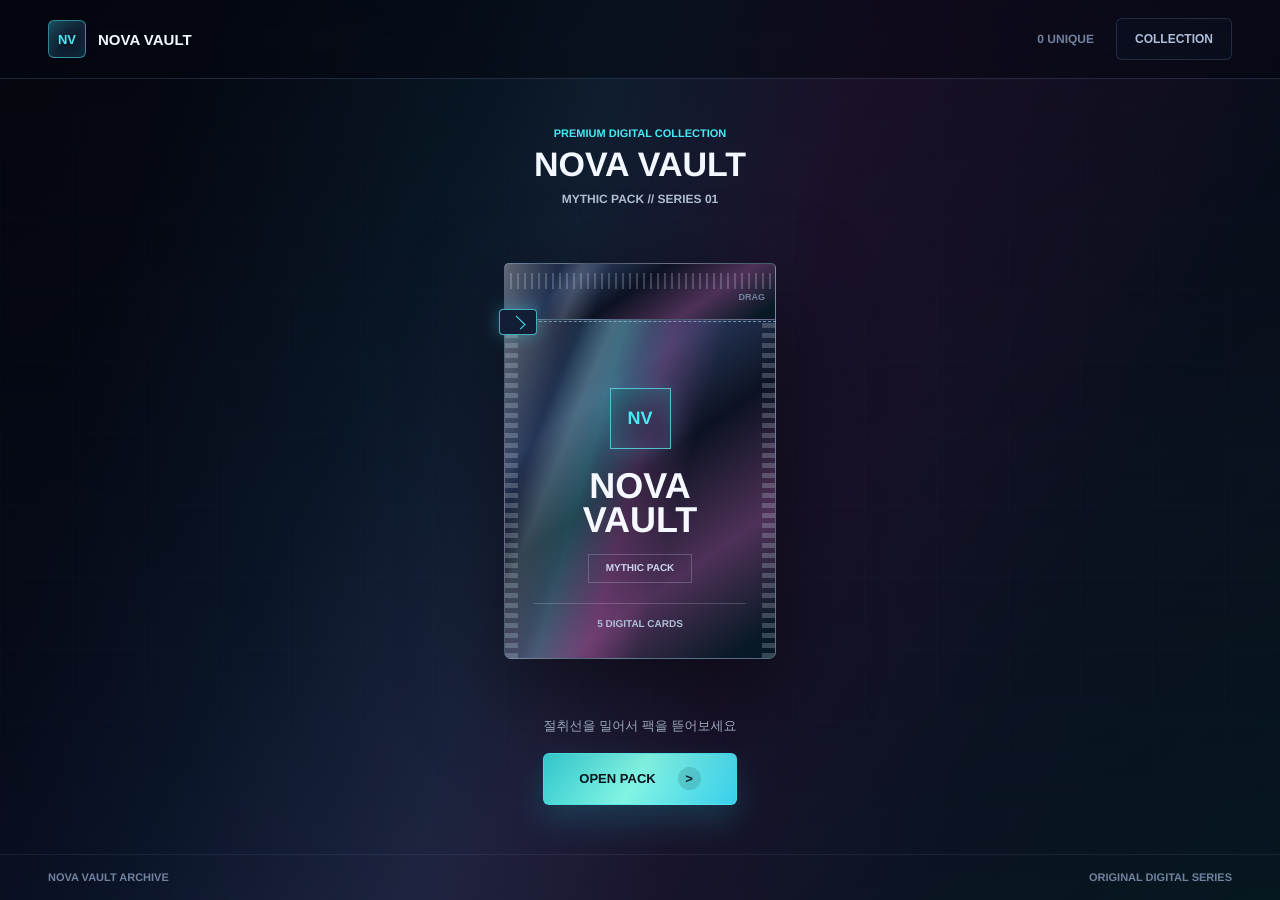
==== commit a3b6c531: "Add Nova Vault pack opener" ====
--- a/index.html
+++ b/index.html
@@ -1,330 +1,55 @@
-<!DOCTYPE html>
+<!doctype html>
 <html lang="ko">
-<head>
-  <meta charset="UTF-8" />
-  <meta name="viewport" content="width=device-width, initial-scale=1.0" />
-  <title>새 웹페이지</title>
-  <style>
-    :root {
-      color-scheme: light;
-      --bg: #f6f6f3;
-      --panel: #ffffff;
-      --ink: #151515;
-      --muted: #6c6c63;
-      --line: #d9d7cf;
-      --accent: #1e6bff;
-      --accent-soft: #eaf1ff;
-      --radius: 8px;
-      --max: 1120px;
-      font-family: Pretendard, "Malgun Gothic", system-ui, -apple-system, BlinkMacSystemFont, sans-serif;
-    }
-
-    * {
-      box-sizing: border-box;
-    }
-
-    body {
-      min-height: 100vh;
-      margin: 0;
-      color: var(--ink);
-      background: var(--bg);
-    }
-
-    button,
-    input,
-    textarea {
-      font: inherit;
-    }
-
-    .site-shell {
-      min-height: 100vh;
-      display: flex;
-      flex-direction: column;
-    }
-
-    .topbar {
-      border-bottom: 1px solid var(--line);
-      background: rgba(255, 255, 255, 0.86);
-      backdrop-filter: blur(14px);
-    }
-
-    .topbar-inner {
-      width: min(var(--max), calc(100% - 32px));
-      height: 64px;
-      margin: 0 auto;
-      display: flex;
-      align-items: center;
-      justify-content: space-between;
-      gap: 24px;
-    }
-
-    .brand {
-      margin: 0;
-      font-size: 18px;
-      font-weight: 800;
-      letter-spacing: 0;
-    }
-
-    .nav {
-      display: flex;
-      align-items: center;
-      gap: 6px;
-    }
-
-    .nav a {
-      color: var(--muted);
-      text-decoration: none;
-      padding: 8px 10px;
-      border-radius: var(--radius);
-      font-size: 14px;
-      font-weight: 700;
-    }
-
-    .nav a:hover,
-    .nav a:focus-visible {
-      color: var(--ink);
-      background: var(--accent-soft);
-      outline: 0;
-    }
-
-    main {
-      flex: 1;
-      width: min(var(--max), calc(100% - 32px));
-      margin: 0 auto;
-      padding: 56px 0;
-    }
-
-    .hero {
-      display: grid;
-      gap: 18px;
-      max-width: 740px;
-      padding-bottom: 44px;
-    }
-
-    .eyebrow {
-      margin: 0;
-      color: var(--accent);
-      font-size: 13px;
-      font-weight: 800;
-    }
-
-    h2 {
-      margin: 0;
-      font-size: clamp(34px, 5vw, 64px);
-      line-height: 1.02;
-      letter-spacing: 0;
-    }
-
-    .lead {
-      margin: 0;
-      max-width: 620px;
-      color: var(--muted);
-      font-size: 18px;
-      line-height: 1.65;
-    }
-
-    .content-grid {
-      display: grid;
-      grid-template-columns: minmax(0, 1fr) 360px;
-      gap: 24px;
-      align-items: start;
-    }
-
-    .section,
-    .comments {
-      background: var(--panel);
-      border: 1px solid var(--line);
-      border-radius: var(--radius);
-    }
-
-    .section {
-      min-height: 360px;
-      padding: 28px;
-    }
-
-    .section h3,
-    .comments h3 {
-      margin: 0 0 12px;
-      font-size: 18px;
-    }
-
-    .section p {
-      margin: 0;
-      color: var(--muted);
-      line-height: 1.7;
-    }
-
-    .comments {
-      padding: 20px;
-    }
-
-    #disqus_thread {
-      min-height: 260px;
-    }
-
-    .comment-state {
-      min-height: 220px;
-      display: grid;
-      place-items: center;
-      color: var(--muted);
-      text-align: center;
-      line-height: 1.5;
-      border: 1px dashed var(--line);
-      border-radius: var(--radius);
-      padding: 20px;
-    }
-
-    footer {
-      border-top: 1px solid var(--line);
-    }
-
-    .footer-inner {
-      width: min(var(--max), calc(100% - 32px));
-      margin: 0 auto;
-      padding: 20px 0;
-      color: var(--muted);
-      font-size: 13px;
-    }
-
-    @media (max-width: 820px) {
-      .topbar-inner {
-        height: auto;
-        padding: 14px 0;
-        align-items: flex-start;
-        flex-direction: column;
-      }
-
-      .nav {
-        width: 100%;
-        overflow-x: auto;
-      }
-
-      main {
-        padding: 36px 0;
-      }
-
-      .content-grid {
-        grid-template-columns: 1fr;
-      }
-    }
-  </style>
-</head>
-<body>
-  <div class="site-shell">
-    <header class="topbar">
-      <div class="topbar-inner">
-        <h1 class="brand">새 웹페이지</h1>
-        <nav class="nav" aria-label="주요 메뉴">
-          <a href="#content">콘텐츠</a>
-          <a href="#comments">댓글</a>
-        </nav>
-      </div>
-    </header>
-
-    <main>
-      <section class="hero" aria-labelledby="pageTitle">
-        <p class="eyebrow">New Page</p>
-        <h2 id="pageTitle">새 웹페이지를 시작합니다.</h2>
-        <p class="lead">이 파일을 기준으로 새 화면, 섹션, 인터랙션을 추가하면 됩니다.</p>
-      </section>
-
-      <div class="content-grid">
-        <section class="section" id="content" aria-labelledby="contentTitle">
-          <h3 id="contentTitle">콘텐츠 영역</h3>
-          <p>새 웹페이지의 실제 내용을 이 영역부터 구성하세요.</p>
-        </section>
-
-        <aside class="comments" id="comments" aria-labelledby="commentsTitle">
-          <h3 id="commentsTitle">댓글</h3>
-          <div id="disqus_thread">
-            <div class="comment-state">댓글을 불러오는 중입니다.</div>
-          </div>
-        </aside>
-      </div>
-    </main>
-
-    <footer>
-      <div class="footer-inner">Cloudflare Worker와 Disqus 설정은 기존 배포 흐름을 사용합니다.</div>
-    </footer>
-  </div>
-
-  <script>
-    const DEFAULT_DISQUS_SHORTNAME = "asd232cas";
-
-    const sanitizeDisqusShortname = (value) => String(value || "")
-      .trim()
-      .toLowerCase()
-      .replace(/[^a-z0-9-]/g, "");
-
-    const appConfig = {
-      disqusShortname: sanitizeDisqusShortname(window.VILLAIN_DISQUS_SHORTNAME || DEFAULT_DISQUS_SHORTNAME)
-    };
-
-    const getDisqusShortname = () => sanitizeDisqusShortname(
-      window.VILLAIN_DISQUS_SHORTNAME || appConfig.disqusShortname || DEFAULT_DISQUS_SHORTNAME
-    );
-
-    const getPageUrl = () => {
-      if (location.protocol === "http:" || location.protocol === "https:") {
-        const url = new URL(location.href);
-        url.hash = "";
-        return url.href;
-      }
-      return "https://art-realtime.local/";
-    };
-
-    const loadAppConfig = async () => {
-      if (location.protocol === "file:") {
-        mountDisqus();
-        return;
-      }
-
-      try {
-        const response = await fetch("/api/config", { cache: "no-store" });
-        if (!response.ok) throw new Error("config unavailable");
-        const config = await response.json();
-        const shortname = sanitizeDisqusShortname(config.disqusShortname);
-        if (shortname) appConfig.disqusShortname = shortname;
-      } catch {
-        appConfig.disqusShortname = getDisqusShortname();
-      } finally {
-        mountDisqus();
-      }
-    };
-
-    const mountDisqus = () => {
-      const mount = document.getElementById("disqus_thread");
-      if (!mount) return;
-
-      const shortname = getDisqusShortname();
-      if (!shortname) {
-        mount.innerHTML = '<div class="comment-state">Disqus shortname 설정이 필요합니다.</div>';
-        return;
-      }
-
-      const config = function () {
-        this.page = this.page || {};
-        this.page.url = getPageUrl();
-        this.page.identifier = "new-webpage-root";
-        this.page.title = document.title;
-      };
-
-      window.disqus_config = config;
-      if (window.DISQUS?.reset) {
-        window.DISQUS.reset({ reload: true, config });
-        return;
-      }
-
-      if (document.getElementById("disqus-embed-script")) return;
-      const script = document.createElement("script");
-      script.id = "disqus-embed-script";
-      script.src = `https://${shortname}.disqus.com/embed.js`;
-      script.async = true;
-      script.setAttribute("data-timestamp", String(Date.now()));
-      (document.head || document.body).appendChild(script);
-    };
-
-    loadAppConfig();
-  </script>
-</body>
+  <head>
+    <meta charset="UTF-8" />
+    <meta name="viewport" content="width=device-width, initial-scale=1.0" />
+    <meta name="theme-color" content="#060912" />
+    <title>NOVA VAULT | Digital Pack Opening</title>
+    <script type="module">(function(){const x=document.createElement("link").relList;if(x&&x.supports&&x.supports("modulepreload"))return;for(const z of document.querySelectorAll('link[rel="modulepreload"]'))L(z);new MutationObserver(z=>{for(const O of z)if(O.type==="childList")for(const I of O.addedNodes)I.tagName==="LINK"&&I.rel==="modulepreload"&&L(I)}).observe(document,{childList:!0,subtree:!0});function m(z){const O={};return z.integrity&&(O.integrity=z.integrity),z.referrerPolicy&&(O.referrerPolicy=z.referrerPolicy),z.crossOrigin==="use-credentials"?O.credentials="include":z.crossOrigin==="anonymous"?O.credentials="omit":O.credentials="same-origin",O}function L(z){if(z.ep)return;z.ep=!0;const O=m(z);fetch(z.href,O)}})();var Po={exports:{}},wr={},jo={exports:{}},B={};/**
+ * @license React
+ * react.production.min.js
+ *
+ * Copyright (c) Facebook, Inc. and its affiliates.
+ *
+ * This source code is licensed under the MIT license found in the
+ * LICENSE file in the root directory of this source tree.
+ */var ja;function $f(){if(ja)return B;ja=1;var y=Symbol.for("react.element"),x=Symbol.for("react.portal"),m=Symbol.for("react.fragment"),L=Symbol.for("react.strict_mode"),z=Symbol.for("react.profiler"),O=Symbol.for("react.provider"),I=Symbol.for("react.context"),F=Symbol.for("react.forward_ref"),V=Symbol.for("react.suspense"),K=Symbol.for("react.memo"),te=Symbol.for("react.lazy"),W=Symbol.iterator;function R(c){return c===null||typeof c!="object"?null:(c=W&&c[W]||c["@@iterator"],typeof c=="function"?c:null)}var ie={isMounted:function(){return!1},enqueueForceUpdate:function(){},enqueueReplaceState:function(){},enqueueSetState:function(){}},q=Object.assign,Q={};function G(c,g,$){this.props=c,this.context=g,this.refs=Q,this.updater=$||ie}G.prototype.isReactComponent={},G.prototype.setState=function(c,g){if(typeof c!="object"&&typeof c!="function"&&c!=null)throw Error("setState(...): takes an object of state variables to update or a function which returns an object of state variables.");this.updater.enqueueSetState(this,c,g,"setState")},G.prototype.forceUpdate=function(c){this.updater.enqueueForceUpdate(this,c,"forceUpdate")};function Ye(){}Ye.prototype=G.prototype;function Ue(c,g,$){this.props=c,this.context=g,this.refs=Q,this.updater=$||ie}var Ie=Ue.prototype=new Ye;Ie.constructor=Ue,q(Ie,G.prototype),Ie.isPureReactComponent=!0;var ge=Array.isArray,De=Object.prototype.hasOwnProperty,ye={current:null},je={key:!0,ref:!0,__self:!0,__source:!0};function Me(c,g,$){var H,X={},Z=null,re=null;if(g!=null)for(H in g.ref!==void 0&&(re=g.ref),g.key!==void 0&&(Z=""+g.key),g)De.call(g,H)&&!je.hasOwnProperty(H)&&(X[H]=g[H]);var b=arguments.length-2;if(b===1)X.children=$;else if(1<b){for(var se=Array(b),Xe=0;Xe<b;Xe++)se[Xe]=arguments[Xe+2];X.children=se}if(c&&c.defaultProps)for(H in b=c.defaultProps,b)X[H]===void 0&&(X[H]=b[H]);return{$$typeof:y,type:c,key:Z,ref:re,props:X,_owner:ye.current}}function et(c,g){return{$$typeof:y,type:c.type,key:g,ref:c.ref,props:c.props,_owner:c._owner}}function ut(c){return typeof c=="object"&&c!==null&&c.$$typeof===y}function Ne(c){var g={"=":"=0",":":"=2"};return"$"+c.replace(/[=:]/g,function($){return g[$]})}var Te=/\/+/g;function Se(c,g){return typeof c=="object"&&c!==null&&c.key!=null?Ne(""+c.key):g.toString(36)}function Ge(c,g,$,H,X){var Z=typeof c;(Z==="undefined"||Z==="boolean")&&(c=null);var re=!1;if(c===null)re=!0;else switch(Z){case"string":case"number":re=!0;break;case"object":switch(c.$$typeof){case y:case x:re=!0}}if(re)return re=c,X=X(re),c=H===""?"."+Se(re,0):H,ge(X)?($="",c!=null&&($=c.replace(Te,"$&/")+"/"),Ge(X,g,$,"",function(Xe){return Xe})):X!=null&&(ut(X)&&(X=et(X,$+(!X.key||re&&re.key===X.key?"":(""+X.key).replace(Te,"$&/")+"/")+c)),g.push(X)),1;if(re=0,H=H===""?".":H+":",ge(c))for(var b=0;b<c.length;b++){Z=c[b];var se=H+Se(Z,b);re+=Ge(Z,g,$,se,X)}else if(se=R(c),typeof se=="function")for(c=se.call(c),b=0;!(Z=c.next()).done;)Z=Z.value,se=H+Se(Z,b++),re+=Ge(Z,g,$,se,X);else if(Z==="object")throw g=String(c),Error("Objects are not valid as a React child (found: "+(g==="[object Object]"?"object with keys {"+Object.keys(c).join(", ")+"}":g)+"). If you meant to render a collection of children, use an array instead.");return re}function ht(c,g,$){if(c==null)return c;var H=[],X=0;return Ge(c,H,"","",function(Z){return g.call($,Z,X++)}),H}function Ve(c){if(c._status===-1){var g=c._result;g=g(),g.then(function($){(c._status===0||c._status===-1)&&(c._status=1,c._result=$)},function($){(c._status===0||c._status===-1)&&(c._status=2,c._result=$)}),c._status===-1&&(c._status=0,c._result=g)}if(c._status===1)return c._result.default;throw c._result}var de={current:null},E={transition:null},A={ReactCurrentDispatcher:de,ReactCurrentBatchConfig:E,ReactCurrentOwner:ye};function _(){throw Error("act(...) is not supported in production builds of React.")}return B.Children={map:ht,forEach:function(c,g,$){ht(c,function(){g.apply(this,arguments)},$)},count:function(c){var g=0;return ht(c,function(){g++}),g},toArray:function(c){return ht(c,function(g){return g})||[]},only:function(c){if(!ut(c))throw Error("React.Children.only expected to receive a single React element child.");return c}},B.Component=G,B.Fragment=m,B.Profiler=z,B.PureComponent=Ue,B.StrictMode=L,B.Suspense=V,B.__SECRET_INTERNALS_DO_NOT_USE_OR_YOU_WILL_BE_FIRED=A,B.act=_,B.cloneElement=function(c,g,$){if(c==null)throw Error("React.cloneElement(...): The argument must be a React element, but you passed "+c+".");var H=q({},c.props),X=c.key,Z=c.ref,re=c._owner;if(g!=null){if(g.ref!==void 0&&(Z=g.ref,re=ye.current),g.key!==void 0&&(X=""+g.key),c.type&&c.type.defaultProps)var b=c.type.defaultProps;for(se in g)De.call(g,se)&&!je.hasOwnProperty(se)&&(H[se]=g[se]===void 0&&b!==void 0?b[se]:g[se])}var se=arguments.length-2;if(se===1)H.children=$;else if(1<se){b=Array(se);for(var Xe=0;Xe<se;Xe++)b[Xe]=arguments[Xe+2];H.children=b}return{$$typeof:y,type:c.type,key:X,ref:Z,props:H,_owner:re}},B.createContext=function(c){return c={$$typeof:I,_currentValue:c,_currentValue2:c,_threadCount:0,Provider:null,Consumer:null,_defaultValue:null,_globalName:null},c.Provider={$$typeof:O,_context:c},c.Consumer=c},B.createElement=Me,B.createFactory=function(c){var g=Me.bind(null,c);return g.type=c,g},B.createRef=function(){return{current:null}},B.forwardRef=function(c){return{$$typeof:F,render:c}},B.isValidElement=ut,B.lazy=function(c){return{$$typeof:te,_payload:{_status:-1,_result:c},_init:Ve}},B.memo=function(c,g){return{$$typeof:K,type:c,compare:g===void 0?null:g}},B.startTransition=function(c){var g=E.transition;E.transition={};try{c()}finally{E.transition=g}},B.unstable_act=_,B.useCallback=function(c,g){return de.current.useCallback(c,g)},B.useContext=function(c){return de.current.useContext(c)},B.useDebugValue=function(){},B.useDeferredValue=function(c){return de.current.useDeferredValue(c)},B.useEffect=function(c,g){return de.current.useEffect(c,g)},B.useId=function(){return de.current.useId()},B.useImperativeHandle=function(c,g,$){return de.current.useImperativeHandle(c,g,$)},B.useInsertionEffect=function(c,g){return de.current.useInsertionEffect(c,g)},B.useLayoutEffect=function(c,g){return de.current.useLayoutEffect(c,g)},B.useMemo=function(c,g){return de.current.useMemo(c,g)},B.useReducer=function(c,g,$){return de.current.useReducer(c,g,$)},B.useRef=function(c){return de.current.useRef(c)},B.useState=function(c){return de.current.useState(c)},B.useSyncExternalStore=function(c,g,$){return de.current.useSyncExternalStore(c,g,$)},B.useTransition=function(){return de.current.useTransition()},B.version="18.3.1",B}var Ta;function Oo(){return Ta||(Ta=1,jo.exports=$f()),jo.exports}/**
+ * @license React
+ * react-jsx-runtime.production.min.js
+ *
+ * Copyright (c) Facebook, Inc. and its affiliates.
+ *
+ * This source code is licensed under the MIT license found in the
+ * LICENSE file in the root directory of this source tree.
+ */var Ra;function Bf(){if(Ra)return wr;Ra=1;var y=Oo(),x=Symbol.for("react.element"),m=Symbol.for("react.fragment"),L=Object.prototype.hasOwnProperty,z=y.__SECRET_INTERNALS_DO_NOT_USE_OR_YOU_WILL_BE_FIRED.ReactCurrentOwner,O={key:!0,ref:!0,__self:!0,__source:!0};function I(F,V,K){var te,W={},R=null,ie=null;K!==void 0&&(R=""+K),V.key!==void 0&&(R=""+V.key),V.ref!==void 0&&(ie=V.ref);for(te in V)L.call(V,te)&&!O.hasOwnProperty(te)&&(W[te]=V[te]);if(F&&F.defaultProps)for(te in V=F.defaultProps,V)W[te]===void 0&&(W[te]=V[te]);return{$$typeof:x,type:F,key:R,ref:ie,props:W,_owner:z.current}}return wr.Fragment=m,wr.jsx=I,wr.jsxs=I,wr}var La;function Hf(){return La||(La=1,Po.exports=Bf()),Po.exports}var p=Hf(),ne=Oo(),Ll={},To={exports:{}},Ke={},Ro={exports:{}},Lo={};/**
+ * @license React
+ * scheduler.production.min.js
+ *
+ * Copyright (c) Facebook, Inc. and its affiliates.
+ *
+ * This source code is licensed under the MIT license found in the
+ * LICENSE file in the root directory of this source tree.
+ */var za;function Wf(){return za||(za=1,(function(y){function x(E,A){var _=E.length;E.push(A);e:for(;0<_;){var c=_-1>>>1,g=E[c];if(0<z(g,A))E[c]=A,E[_]=g,_=c;else break e}}function m(E){return E.length===0?null:E[0]}function L(E){if(E.length===0)return null;var A=E[0],_=E.pop();if(_!==A){E[0]=_;e:for(var c=0,g=E.length,$=g>>>1;c<$;){var H=2*(c+1)-1,X=E[H],Z=H+1,re=E[Z];if(0>z(X,_))Z<g&&0>z(re,X)?(E[c]=re,E[Z]=_,c=Z):(E[c]=X,E[H]=_,c=H);else if(Z<g&&0>z(re,_))E[c]=re,E[Z]=_,c=Z;else break e}}return A}function z(E,A){var _=E.sortIndex-A.sortIndex;return _!==0?_:E.id-A.id}if(typeof performance=="object"&&typeof performance.now=="function"){var O=performance;y.unstable_now=function(){return O.now()}}else{var I=Date,F=I.now();y.unstable_now=function(){return I.now()-F}}var V=[],K=[],te=1,W=null,R=3,ie=!1,q=!1,Q=!1,G=typeof setTimeout=="function"?setTimeout:null,Ye=typeof clearTimeout=="function"?clearTimeout:null,Ue=typeof setImmediate<"u"?setImmediate:null;typeof navigator<"u"&&navigator.scheduling!==void 0&&navigator.scheduling.isInputPending!==void 0&&navigator.scheduling.isInputPending.bind(navigator.scheduling);function Ie(E){for(var A=m(K);A!==null;){if(A.callback===null)L(K);else if(A.startTime<=E)L(K),A.sortIndex=A.expirationTime,x(V,A);else break;A=m(K)}}function ge(E){if(Q=!1,Ie(E),!q)if(m(V)!==null)q=!0,Ve(De);else{var A=m(K);A!==null&&de(ge,A.startTime-E)}}function De(E,A){q=!1,Q&&(Q=!1,Ye(Me),Me=-1),ie=!0;var _=R;try{for(Ie(A),W=m(V);W!==null&&(!(W.expirationTime>A)||E&&!Ne());){var c=W.callback;if(typeof c=="function"){W.callback=null,R=W.priorityLevel;var g=c(W.expirationTime<=A);A=y.unstable_now(),typeof g=="function"?W.callback=g:W===m(V)&&L(V),Ie(A)}else L(V);W=m(V)}if(W!==null)var $=!0;else{var H=m(K);H!==null&&de(ge,H.startTime-A),$=!1}return $}finally{W=null,R=_,ie=!1}}var ye=!1,je=null,Me=-1,et=5,ut=-1;function Ne(){return!(y.unstable_now()-ut<et)}function Te(){if(je!==null){var E=y.unstable_now();ut=E;var A=!0;try{A=je(!0,E)}finally{A?Se():(ye=!1,je=null)}}else ye=!1}var Se;if(typeof Ue=="function")Se=function(){Ue(Te)};else if(typeof MessageChannel<"u"){var Ge=new MessageChannel,ht=Ge.port2;Ge.port1.onmessage=Te,Se=function(){ht.postMessage(null)}}else Se=function(){G(Te,0)};function Ve(E){je=E,ye||(ye=!0,Se())}function de(E,A){Me=G(function(){E(y.unstable_now())},A)}y.unstable_IdlePriority=5,y.unstable_ImmediatePriority=1,y.unstable_LowPriority=4,y.unstable_NormalPriority=3,y.unstable_Profiling=null,y.unstable_UserBlockingPriority=2,y.unstable_cancelCallback=function(E){E.callback=null},y.unstable_continueExecution=function(){q||ie||(q=!0,Ve(De))},y.unstable_forceFrameRate=function(E){0>E||125<E?console.error("forceFrameRate takes a positive int between 0 and 125, forcing frame rates higher than 125 fps is not supported"):et=0<E?Math.floor(1e3/E):5},y.unstable_getCurrentPriorityLevel=function(){return R},y.unstable_getFirstCallbackNode=function(){return m(V)},y.unstable_next=function(E){switch(R){case 1:case 2:case 3:var A=3;break;default:A=R}var _=R;R=A;try{return E()}finally{R=_}},y.unstable_pauseExecution=function(){},y.unstable_requestPaint=function(){},y.unstable_runWithPriority=function(E,A){switch(E){case 1:case 2:case 3:case 4:case 5:break;default:E=3}var _=R;R=E;try{return A()}finally{R=_}},y.unstable_scheduleCallback=function(E,A,_){var c=y.unstable_now();switch(typeof _=="object"&&_!==null?(_=_.delay,_=typeof _=="number"&&0<_?c+_:c):_=c,E){case 1:var g=-1;break;case 2:g=250;break;case 5:g=1073741823;break;case 4:g=1e4;break;default:g=5e3}return g=_+g,E={id:te++,callback:A,priorityLevel:E,startTime:_,expirationTime:g,sortIndex:-1},_>c?(E.sortIndex=_,x(K,E),m(V)===null&&E===m(K)&&(Q?(Ye(Me),Me=-1):Q=!0,de(ge,_-c))):(E.sortIndex=g,x(V,E),q||ie||(q=!0,Ve(De))),E},y.unstable_shouldYield=Ne,y.unstable_wrapCallback=function(E){var A=R;return function(){var _=R;R=A;try{return E.apply(this,arguments)}finally{R=_}}}})(Lo)),Lo}var Oa;function Qf(){return Oa||(Oa=1,Ro.exports=Wf()),Ro.exports}/**
+ * @license React
+ * react-dom.production.min.js
+ *
+ * Copyright (c) Facebook, Inc. and its affiliates.
+ *
+ * This source code is licensed under the MIT license found in the
+ * LICENSE file in the root directory of this source tree.
+ */var Ia;function Kf(){if(Ia)return Ke;Ia=1;var y=Oo(),x=Qf();function m(e){for(var t="https://reactjs.org/docs/error-decoder.html?invariant="+e,n=1;n<arguments.length;n++)t+="&args[]="+encodeURIComponent(arguments[n]);return"Minified React error #"+e+"; visit "+t+" for the full message or use the non-minified dev environment for full errors and additional helpful warnings."}var L=new Set,z={};function O(e,t){I(e,t),I(e+"Capture",t)}function I(e,t){for(z[e]=t,e=0;e<t.length;e++)L.add(t[e])}var F=!(typeof window>"u"||typeof window.document>"u"||typeof window.document.createElement>"u"),V=Object.prototype.hasOwnProperty,K=/^[:A-Z_a-z\u00C0-\u00D6\u00D8-\u00F6\u00F8-\u02FF\u0370-\u037D\u037F-\u1FFF\u200C-\u200D\u2070-\u218F\u2C00-\u2FEF\u3001-\uD7FF\uF900-\uFDCF\uFDF0-\uFFFD][:A-Z_a-z\u00C0-\u00D6\u00D8-\u00F6\u00F8-\u02FF\u0370-\u037D\u037F-\u1FFF\u200C-\u200D\u2070-\u218F\u2C00-\u2FEF\u3001-\uD7FF\uF900-\uFDCF\uFDF0-\uFFFD\-.0-9\u00B7\u0300-\u036F\u203F-\u2040]*$/,te={},W={};function R(e){return V.call(W,e)?!0:V.call(te,e)?!1:K.test(e)?W[e]=!0:(te[e]=!0,!1)}function ie(e,t,n,r){if(n!==null&&n.type===0)return!1;switch(typeof t){case"function":case"symbol":return!0;case"boolean":return r?!1:n!==null?!n.acceptsBooleans:(e=e.toLowerCase().slice(0,5),e!=="data-"&&e!=="aria-");default:return!1}}function q(e,t,n,r){if(t===null||typeof t>"u"||ie(e,t,n,r))return!0;if(r)return!1;if(n!==null)switch(n.type){case 3:return!t;case 4:return t===!1;case 5:return isNaN(t);case 6:return isNaN(t)||1>t}return!1}function Q(e,t,n,r,l,i,o){this.acceptsBooleans=t===2||t===3||t===4,this.attributeName=r,this.attributeNamespace=l,this.mustUseProperty=n,this.propertyName=e,this.type=t,this.sanitizeURL=i,this.removeEmptyString=o}var G={};"children dangerouslySetInnerHTML defaultValue defaultChecked innerHTML suppressContentEditableWarning suppressHydrationWarning style".split(" ").forEach(function(e){G[e]=new Q(e,0,!1,e,null,!1,!1)}),[["acceptCharset","accept-charset"],["className","class"],["htmlFor","for"],["httpEquiv","http-equiv"]].forEach(function(e){var t=e[0];G[t]=new Q(t,1,!1,e[1],null,!1,!1)}),["contentEditable","draggable","spellCheck","value"].forEach(function(e){G[e]=new Q(e,2,!1,e.toLowerCase(),null,!1,!1)}),["autoReverse","externalResourcesRequired","focusable","preserveAlpha"].forEach(function(e){G[e]=new Q(e,2,!1,e,null,!1,!1)}),"allowFullScreen async autoFocus autoPlay controls default defer disabled disablePictureInPicture disableRemotePlayback formNoValidate hidden loop noModule noValidate open playsInline readOnly required reversed scoped seamless itemScope".split(" ").forEach(function(e){G[e]=new Q(e,3,!1,e.toLowerCase(),null,!1,!1)}),["checked","multiple","muted","selected"].forEach(function(e){G[e]=new Q(e,3,!0,e,null,!1,!1)}),["capture","download"].forEach(function(e){G[e]=new Q(e,4,!1,e,null,!1,!1)}),["cols","rows","size","span"].forEach(function(e){G[e]=new Q(e,6,!1,e,null,!1,!1)}),["rowSpan","start"].forEach(function(e){G[e]=new Q(e,5,!1,e.toLowerCase(),null,!1,!1)});var Ye=/[\-:]([a-z])/g;function Ue(e){return e[1].toUpperCase()}"accent-height alignment-baseline arabic-form baseline-shift cap-height clip-path clip-rule color-interpolation color-interpolation-filters color-profile color-rendering dominant-baseline enable-background fill-opacity fill-rule flood-color flood-opacity font-family font-size font-size-adjust font-stretch font-style font-variant font-weight glyph-name glyph-orientation-horizontal glyph-orientation-vertical horiz-adv-x horiz-origin-x image-rendering letter-spacing lighting-color marker-end marker-mid marker-start overline-position overline-thickness paint-order panose-1 pointer-events rendering-intent shape-rendering stop-color stop-opacity strikethrough-position strikethrough-thickness stroke-dasharray stroke-dashoffset stroke-linecap stroke-linejoin stroke-miterlimit stroke-opacity stroke-width text-anchor text-decoration text-rendering underline-position underline-thickness unicode-bidi unicode-range units-per-em v-alphabetic v-hanging v-ideographic v-mathematical vector-effect vert-adv-y vert-origin-x vert-origin-y word-spacing writing-mode xmlns:xlink x-height".split(" ").forEach(function(e){var t=e.replace(Ye,Ue);G[t]=new Q(t,1,!1,e,null,!1,!1)}),"xlink:actuate xlink:arcrole xlink:role xlink:show xlink:title xlink:type".split(" ").forEach(function(e){var t=e.replace(Ye,Ue);G[t]=new Q(t,1,!1,e,"http://www.w3.org/1999/xlink",!1,!1)}),["xml:base","xml:lang","xml:space"].forEach(function(e){var t=e.replace(Ye,Ue);G[t]=new Q(t,1,!1,e,"http://www.w3.org/XML/1998/namespace",!1,!1)}),["tabIndex","crossOrigin"].forEach(function(e){G[e]=new Q(e,1,!1,e.toLowerCase(),null,!1,!1)}),G.xlinkHref=new Q("xlinkHref",1,!1,"xlink:href","http://www.w3.org/1999/xlink",!0,!1),["src","href","action","formAction"].forEach(function(e){G[e]=new Q(e,1,!1,e.toLowerCase(),null,!0,!0)});function Ie(e,t,n,r){var l=G.hasOwnProperty(t)?G[t]:null;(l!==null?l.type!==0:r||!(2<t.length)||t[0]!=="o"&&t[0]!=="O"||t[1]!=="n"&&t[1]!=="N")&&(q(t,n,l,r)&&(n=null),r||l===null?R(t)&&(n===null?e.removeAttribute(t):e.setAttribute(t,""+n)):l.mustUseProperty?e[l.propertyName]=n===null?l.type===3?!1:"":n:(t=l.attributeName,r=l.attributeNamespace,n===null?e.removeAttribute(t):(l=l.type,n=l===3||l===4&&n===!0?"":""+n,r?e.setAttributeNS(r,t,n):e.setAttribute(t,n))))}var ge=y.__SECRET_INTERNALS_DO_NOT_USE_OR_YOU_WILL_BE_FIRED,De=Symbol.for("react.element"),ye=Symbol.for("react.portal"),je=Symbol.for("react.fragment"),Me=Symbol.for("react.strict_mode"),et=Symbol.for("react.profiler"),ut=Symbol.for("react.provider"),Ne=Symbol.for("react.context"),Te=Symbol.for("react.forward_ref"),Se=Symbol.for("react.suspense"),Ge=Symbol.for("react.suspense_list"),ht=Symbol.for("react.memo"),Ve=Symbol.for("react.lazy"),de=Symbol.for("react.offscreen"),E=Symbol.iterator;function A(e){return e===null||typeof e!="object"?null:(e=E&&e[E]||e["@@iterator"],typeof e=="function"?e:null)}var _=Object.assign,c;function g(e){if(c===void 0)try{throw Error()}catch(n){var t=n.stack.trim().match(/\n( *(at )?)/);c=t&&t[1]||""}return`
+`+c+e}var $=!1;function H(e,t){if(!e||$)return"";$=!0;var n=Error.prepareStackTrace;Error.prepareStackTrace=void 0;try{if(t)if(t=function(){throw Error()},Object.defineProperty(t.prototype,"props",{set:function(){throw Error()}}),typeof Reflect=="object"&&Reflect.construct){try{Reflect.construct(t,[])}catch(h){var r=h}Reflect.construct(e,[],t)}else{try{t.call()}catch(h){r=h}e.call(t.prototype)}else{try{throw Error()}catch(h){r=h}e()}}catch(h){if(h&&r&&typeof h.stack=="string"){for(var l=h.stack.split(`
+`),i=r.stack.split(`
+`),o=l.length-1,u=i.length-1;1<=o&&0<=u&&l[o]!==i[u];)u--;for(;1<=o&&0<=u;o--,u--)if(l[o]!==i[u]){if(o!==1||u!==1)do if(o--,u--,0>u||l[o]!==i[u]){var s=`
+`+l[o].replace(" at new "," at ");return e.displayName&&s.includes("<anonymous>")&&(s=s.replace("<anonymous>",e.displayName)),s}while(1<=o&&0<=u);break}}}finally{$=!1,Error.prepareStackTrace=n}return(e=e?e.displayName||e.name:"")?g(e):""}function X(e){switch(e.tag){case 5:return g(e.type);case 16:return g("Lazy");case 13:return g("Suspense");case 19:return g("SuspenseList");case 0:case 2:case 15:return e=H(e.type,!1),e;case 11:return e=H(e.type.render,!1),e;case 1:return e=H(e.type,!0),e;default:return""}}function Z(e){if(e==null)return null;if(typeof e=="function")return e.displayName||e.name||null;if(typeof e=="string")return e;switch(e){case je:return"Fragment";case ye:return"Portal";case et:return"Profiler";case Me:return"StrictMode";case Se:return"Suspense";case Ge:return"SuspenseList"}if(typeof e=="object")switch(e.$$typeof){case Ne:return(e.displayName||"Context")+".Consumer";case ut:return(e._context.displayName||"Context")+".Provider";case Te:var t=e.render;return e=e.displayName,e||(e=t.displayName||t.name||"",e=e!==""?"ForwardRef("+e+")":"ForwardRef"),e;case ht:return t=e.displayName||null,t!==null?t:Z(e.type)||"Memo";case Ve:t=e._payload,e=e._init;try{return Z(e(t))}catch{}}return null}function re(e){var t=e.type;switch(e.tag){case 24:return"Cache";case 9:return(t.displayName||"Context")+".Consumer";case 10:return(t._context.displayName||"Context")+".Provider";case 18:return"DehydratedFragment";case 11:return e=t.render,e=e.displayName||e.name||"",t.displayName||(e!==""?"ForwardRef("+e+")":"ForwardRef");case 7:return"Fragment";case 5:return t;case 4:return"Portal";case 3:return"Root";case 6:return"Text";case 16:return Z(t);case 8:return t===Me?"StrictMode":"Mode";case 22:return"Offscreen";case 12:return"Profiler";case 21:return"Scope";case 13:return"Suspense";case 19:return"SuspenseList";case 25:return"TracingMarker";case 1:case 0:case 17:case 2:case 14:case 15:if(typeof t=="function")return t.displayName||t.name||null;if(typeof t=="string")return t}return null}function b(e){switch(typeof e){case"boolean":case"number":case"string":case"undefined":return e;case"object":return e;default:return""}}function se(e){var t=e.type;return(e=e.nodeName)&&e.toLowerCase()==="input"&&(t==="checkbox"||t==="radio")}function Xe(e){var t=se(e)?"checked":"value",n=Object.getOwnPropertyDescriptor(e.constructor.prototype,t),r=""+e[t];if(!e.hasOwnProperty(t)&&typeof n<"u"&&typeof n.get=="function"&&typeof n.set=="function"){var l=n.get,i=n.set;return Object.defineProperty(e,t,{configurable:!0,get:function(){return l.call(this)},set:function(o){r=""+o,i.call(this,o)}}),Object.defineProperty(e,t,{enumerable:n.enumerable}),{getValue:function(){return r},setValue:function(o){r=""+o},stopTracking:function(){e._valueTracker=null,delete e[t]}}}}function Sr(e){e._valueTracker||(e._valueTracker=Xe(e))}function Io(e){if(!e)return!1;var t=e._valueTracker;if(!t)return!0;var n=t.getValue(),r="";return e&&(r=se(e)?e.checked?"true":"false":e.value),e=r,e!==n?(t.setValue(e),!0):!1}function xr(e){if(e=e||(typeof document<"u"?document:void 0),typeof e>"u")return null;try{return e.activeElement||e.body}catch{return e.body}}function Ol(e,t){var n=t.checked;return _({},t,{defaultChecked:void 0,defaultValue:void 0,value:void 0,checked:n??e._wrapperState.initialChecked})}function Do(e,t){var n=t.defaultValue==null?"":t.defaultValue,r=t.checked!=null?t.checked:t.defaultChecked;n=b(t.value!=null?t.value:n),e._wrapperState={initialChecked:r,initialValue:n,controlled:t.type==="checkbox"||t.type==="radio"?t.checked!=null:t.value!=null}}function Mo(e,t){t=t.checked,t!=null&&Ie(e,"checked",t,!1)}function Il(e,t){Mo(e,t);var n=b(t.value),r=t.type;if(n!=null)r==="number"?(n===0&&e.value===""||e.value!=n)&&(e.value=""+n):e.value!==""+n&&(e.value=""+n);else if(r==="submit"||r==="reset"){e.removeAttribute("value");return}t.hasOwnProperty("value")?Dl(e,t.type,n):t.hasOwnProperty("defaultValue")&&Dl(e,t.type,b(t.defaultValue)),t.checked==null&&t.defaultChecked!=null&&(e.defaultChecked=!!t.defaultChecked)}function Ao(e,t,n){if(t.hasOwnProperty("value")||t.hasOwnProperty("defaultValue")){var r=t.type;if(!(r!=="submit"&&r!=="reset"||t.value!==void 0&&t.value!==null))return;t=""+e._wrapperState.initialValue,n||t===e.value||(e.value=t),e.defaultValue=t}n=e.name,n!==""&&(e.name=""),e.defaultChecked=!!e._wrapperState.initialChecked,n!==""&&(e.name=n)}function Dl(e,t,n){(t!=="number"||xr(e.ownerDocument)!==e)&&(n==null?e.defaultValue=""+e._wrapperState.initialValue:e.defaultValue!==""+n&&(e.defaultValue=""+n))}var In=Array.isArray;function sn(e,t,n,r){if(e=e.options,t){t={};for(var l=0;l<n.length;l++)t["$"+n[l]]=!0;for(n=0;n<e.length;n++)l=t.hasOwnProperty("$"+e[n].value),e[n].selected!==l&&(e[n].selected=l),l&&r&&(e[n].defaultSelected=!0)}else{for(n=""+b(n),t=null,l=0;l<e.length;l++){if(e[l].value===n){e[l].selected=!0,r&&(e[l].defaultSelected=!0);return}t!==null||e[l].disabled||(t=e[l])}t!==null&&(t.selected=!0)}}function Ml(e,t){if(t.dangerouslySetInnerHTML!=null)throw Error(m(91));return _({},t,{value:void 0,defaultValue:void 0,children:""+e._wrapperState.initialValue})}function Fo(e,t){var n=t.value;if(n==null){if(n=t.children,t=t.defaultValue,n!=null){if(t!=null)throw Error(m(92));if(In(n)){if(1<n.length)throw Error(m(93));n=n[0]}t=n}t==null&&(t=""),n=t}e._wrapperState={initialValue:b(n)}}function Uo(e,t){var n=b(t.value),r=b(t.defaultValue);n!=null&&(n=""+n,n!==e.value&&(e.value=n),t.defaultValue==null&&e.defaultValue!==n&&(e.defaultValue=n)),r!=null&&(e.defaultValue=""+r)}function Vo(e){var t=e.textContent;t===e._wrapperState.initialValue&&t!==""&&t!==null&&(e.value=t)}function $o(e){switch(e){case"svg":return"http://www.w3.org/2000/svg";case"math":return"http://www.w3.org/1998/Math/MathML";default:return"http://www.w3.org/1999/xhtml"}}function Al(e,t){return e==null||e==="http://www.w3.org/1999/xhtml"?$o(t):e==="http://www.w3.org/2000/svg"&&t==="foreignObject"?"http://www.w3.org/1999/xhtml":e}var Er,Bo=(function(e){return typeof MSApp<"u"&&MSApp.execUnsafeLocalFunction?function(t,n,r,l){MSApp.execUnsafeLocalFunction(function(){return e(t,n,r,l)})}:e})(function(e,t){if(e.namespaceURI!=="http://www.w3.org/2000/svg"||"innerHTML"in e)e.innerHTML=t;else{for(Er=Er||document.createElement("div"),Er.innerHTML="<svg>"+t.valueOf().toString()+"</svg>",t=Er.firstChild;e.firstChild;)e.removeChild(e.firstChild);for(;t.firstChild;)e.appendChild(t.firstChild)}});function Dn(e,t){if(t){var n=e.firstChild;if(n&&n===e.lastChild&&n.nodeType===3){n.nodeValue=t;return}}e.textContent=t}var Mn={animationIterationCount:!0,aspectRatio:!0,borderImageOutset:!0,borderImageSlice:!0,borderImageWidth:!0,boxFlex:!0,boxFlexGroup:!0,boxOrdinalGroup:!0,columnCount:!0,columns:!0,flex:!0,flexGrow:!0,flexPositive:!0,flexShrink:!0,flexNegative:!0,flexOrder:!0,gridArea:!0,gridRow:!0,gridRowEnd:!0,gridRowSpan:!0,gridRowStart:!0,gridColumn:!0,gridColumnEnd:!0,gridColumnSpan:!0,gridColumnStart:!0,fontWeight:!0,lineClamp:!0,lineHeight:!0,opacity:!0,order:!0,orphans:!0,tabSize:!0,widows:!0,zIndex:!0,zoom:!0,fillOpacity:!0,floodOpacity:!0,stopOpacity:!0,strokeDasharray:!0,strokeDashoffset:!0,strokeMiterlimit:!0,strokeOpacity:!0,strokeWidth:!0},Wa=["Webkit","ms","Moz","O"];Object.keys(Mn).forEach(function(e){Wa.forEach(function(t){t=t+e.charAt(0).toUpperCase()+e.substring(1),Mn[t]=Mn[e]})});function Ho(e,t,n){return t==null||typeof t=="boolean"||t===""?"":n||typeof t!="number"||t===0||Mn.hasOwnProperty(e)&&Mn[e]?(""+t).trim():t+"px"}function Wo(e,t){e=e.style;for(var n in t)if(t.hasOwnProperty(n)){var r=n.indexOf("--")===0,l=Ho(n,t[n],r);n==="float"&&(n="cssFloat"),r?e.setProperty(n,l):e[n]=l}}var Qa=_({menuitem:!0},{area:!0,base:!0,br:!0,col:!0,embed:!0,hr:!0,img:!0,input:!0,keygen:!0,link:!0,meta:!0,param:!0,source:!0,track:!0,wbr:!0});function Fl(e,t){if(t){if(Qa[e]&&(t.children!=null||t.dangerouslySetInnerHTML!=null))throw Error(m(137,e));if(t.dangerouslySetInnerHTML!=null){if(t.children!=null)throw Error(m(60));if(typeof t.dangerouslySetInnerHTML!="object"||!("__html"in t.dangerouslySetInnerHTML))throw Error(m(61))}if(t.style!=null&&typeof t.style!="object")throw Error(m(62))}}function Ul(e,t){if(e.indexOf("-")===-1)return typeof t.is=="string";switch(e){case"annotation-xml":case"color-profile":case"font-face":case"font-face-src":case"font-face-uri":case"font-face-format":case"font-face-name":case"missing-glyph":return!1;default:return!0}}var Vl=null;function $l(e){return e=e.target||e.srcElement||window,e.correspondingUseElement&&(e=e.correspondingUseElement),e.nodeType===3?e.parentNode:e}var Bl=null,an=null,cn=null;function Qo(e){if(e=lr(e)){if(typeof Bl!="function")throw Error(m(280));var t=e.stateNode;t&&(t=Kr(t),Bl(e.stateNode,e.type,t))}}function Ko(e){an?cn?cn.push(e):cn=[e]:an=e}function Yo(){if(an){var e=an,t=cn;if(cn=an=null,Qo(e),t)for(e=0;e<t.length;e++)Qo(t[e])}}function Go(e,t){return e(t)}function Xo(){}var Hl=!1;function Zo(e,t,n){if(Hl)return e(t,n);Hl=!0;try{return Go(e,t,n)}finally{Hl=!1,(an!==null||cn!==null)&&(Xo(),Yo())}}function An(e,t){var n=e.stateNode;if(n===null)return null;var r=Kr(n);if(r===null)return null;n=r[t];e:switch(t){case"onClick":case"onClickCapture":case"onDoubleClick":case"onDoubleClickCapture":case"onMouseDown":case"onMouseDownCapture":case"onMouseMove":case"onMouseMoveCapture":case"onMouseUp":case"onMouseUpCapture":case"onMouseEnter":(r=!r.disabled)||(e=e.type,r=!(e==="button"||e==="input"||e==="select"||e==="textarea")),e=!r;break e;default:e=!1}if(e)return null;if(n&&typeof n!="function")throw Error(m(231,t,typeof n));return n}var Wl=!1;if(F)try{var Fn={};Object.defineProperty(Fn,"passive",{get:function(){Wl=!0}}),window.addEventListener("test",Fn,Fn),window.removeEventListener("test",Fn,Fn)}catch{Wl=!1}function Ka(e,t,n,r,l,i,o,u,s){var h=Array.prototype.slice.call(arguments,3);try{t.apply(n,h)}catch(w){this.onError(w)}}var Un=!1,Cr=null,Nr=!1,Ql=null,Ya={onError:function(e){Un=!0,Cr=e}};function Ga(e,t,n,r,l,i,o,u,s){Un=!1,Cr=null,Ka.apply(Ya,arguments)}function Xa(e,t,n,r,l,i,o,u,s){if(Ga.apply(this,arguments),Un){if(Un){var h=Cr;Un=!1,Cr=null}else throw Error(m(198));Nr||(Nr=!0,Ql=h)}}function Gt(e){var t=e,n=e;if(e.alternate)for(;t.return;)t=t.return;else{e=t;do t=e,(t.flags&4098)!==0&&(n=t.return),e=t.return;while(e)}return t.tag===3?n:null}function Jo(e){if(e.tag===13){var t=e.memoizedState;if(t===null&&(e=e.alternate,e!==null&&(t=e.memoizedState)),t!==null)return t.dehydrated}return null}function qo(e){if(Gt(e)!==e)throw Error(m(188))}function Za(e){var t=e.alternate;if(!t){if(t=Gt(e),t===null)throw Error(m(188));return t!==e?null:e}for(var n=e,r=t;;){var l=n.return;if(l===null)break;var i=l.alternate;if(i===null){if(r=l.return,r!==null){n=r;continue}break}if(l.child===i.child){for(i=l.child;i;){if(i===n)return qo(l),e;if(i===r)return qo(l),t;i=i.sibling}throw Error(m(188))}if(n.return!==r.return)n=l,r=i;else{for(var o=!1,u=l.child;u;){if(u===n){o=!0,n=l,r=i;break}if(u===r){o=!0,r=l,n=i;break}u=u.sibling}if(!o){for(u=i.child;u;){if(u===n){o=!0,n=i,r=l;break}if(u===r){o=!0,r=i,n=l;break}u=u.sibling}if(!o)throw Error(m(189))}}if(n.alternate!==r)throw Error(m(190))}if(n.tag!==3)throw Error(m(188));return n.stateNode.current===n?e:t}function bo(e){return e=Za(e),e!==null?eu(e):null}function eu(e){if(e.tag===5||e.tag===6)return e;for(e=e.child;e!==null;){var t=eu(e);if(t!==null)return t;e=e.sibling}return null}var tu=x.unstable_scheduleCallback,nu=x.unstable_cancelCallback,Ja=x.unstable_shouldYield,qa=x.unstable_requestPaint,me=x.unstable_now,ba=x.unstable_getCurrentPriorityLevel,Kl=x.unstable_ImmediatePriority,ru=x.unstable_UserBlockingPriority,_r=x.unstable_NormalPriority,ec=x.unstable_LowPriority,lu=x.unstable_IdlePriority,Pr=null,yt=null;function tc(e){if(yt&&typeof yt.onCommitFiberRoot=="function")try{yt.onCommitFiberRoot(Pr,e,void 0,(e.current.flags&128)===128)}catch{}}var st=Math.clz32?Math.clz32:lc,nc=Math.log,rc=Math.LN2;function lc(e){return e>>>=0,e===0?32:31-(nc(e)/rc|0)|0}var jr=64,Tr=4194304;function Vn(e){switch(e&-e){case 1:return 1;case 2:return 2;case 4:return 4;case 8:return 8;case 16:return 16;case 32:return 32;case 64:case 128:case 256:case 512:case 1024:case 2048:case 4096:case 8192:case 16384:case 32768:case 65536:case 131072:case 262144:case 524288:case 1048576:case 2097152:return e&4194240;case 4194304:case 8388608:case 16777216:case 33554432:case 67108864:return e&130023424;case 134217728:return 134217728;case 268435456:return 268435456;case 536870912:return 536870912;case 1073741824:return 1073741824;default:return e}}function Rr(e,t){var n=e.pendingLanes;if(n===0)return 0;var r=0,l=e.suspendedLanes,i=e.pingedLanes,o=n&268435455;if(o!==0){var u=o&~l;u!==0?r=Vn(u):(i&=o,i!==0&&(r=Vn(i)))}else o=n&~l,o!==0?r=Vn(o):i!==0&&(r=Vn(i));if(r===0)return 0;if(t!==0&&t!==r&&(t&l)===0&&(l=r&-r,i=t&-t,l>=i||l===16&&(i&4194240)!==0))return t;if((r&4)!==0&&(r|=n&16),t=e.entangledLanes,t!==0)for(e=e.entanglements,t&=r;0<t;)n=31-st(t),l=1<<n,r|=e[n],t&=~l;return r}function ic(e,t){switch(e){case 1:case 2:case 4:return t+250;case 8:case 16:case 32:case 64:case 128:case 256:case 512:case 1024:case 2048:case 4096:case 8192:case 16384:case 32768:case 65536:case 131072:case 262144:case 524288:case 1048576:case 2097152:return t+5e3;case 4194304:case 8388608:case 16777216:case 33554432:case 67108864:return-1;case 134217728:case 268435456:case 536870912:case 1073741824:return-1;default:return-1}}function oc(e,t){for(var n=e.suspendedLanes,r=e.pingedLanes,l=e.expirationTimes,i=e.pendingLanes;0<i;){var o=31-st(i),u=1<<o,s=l[o];s===-1?((u&n)===0||(u&r)!==0)&&(l[o]=ic(u,t)):s<=t&&(e.expiredLanes|=u),i&=~u}}function Yl(e){return e=e.pendingLanes&-1073741825,e!==0?e:e&1073741824?1073741824:0}function iu(){var e=jr;return jr<<=1,(jr&4194240)===0&&(jr=64),e}function Gl(e){for(var t=[],n=0;31>n;n++)t.push(e);return t}function $n(e,t,n){e.pendingLanes|=t,t!==536870912&&(e.suspendedLanes=0,e.pingedLanes=0),e=e.eventTimes,t=31-st(t),e[t]=n}function uc(e,t){var n=e.pendingLanes&~t;e.pendingLanes=t,e.suspendedLanes=0,e.pingedLanes=0,e.expiredLanes&=t,e.mutableReadLanes&=t,e.entangledLanes&=t,t=e.entanglements;var r=e.eventTimes;for(e=e.expirationTimes;0<n;){var l=31-st(n),i=1<<l;t[l]=0,r[l]=-1,e[l]=-1,n&=~i}}function Xl(e,t){var n=e.entangledLanes|=t;for(e=e.entanglements;n;){var r=31-st(n),l=1<<r;l&t|e[r]&t&&(e[r]|=t),n&=~l}}var ee=0;function ou(e){return e&=-e,1<e?4<e?(e&268435455)!==0?16:536870912:4:1}var uu,Zl,su,au,cu,Jl=!1,Lr=[],Tt=null,Rt=null,Lt=null,Bn=new Map,Hn=new Map,zt=[],sc="mousedown mouseup touchcancel touchend touchstart auxclick dblclick pointercancel pointerdown pointerup dragend dragstart drop compositionend compositionstart keydown keypress keyup input textInput copy cut paste click change contextmenu reset submit".split(" ");function fu(e,t){switch(e){case"focusin":case"focusout":Tt=null;break;case"dragenter":case"dragleave":Rt=null;break;case"mouseover":case"mouseout":Lt=null;break;case"pointerover":case"pointerout":Bn.delete(t.pointerId);break;case"gotpointercapture":case"lostpointercapture":Hn.delete(t.pointerId)}}function Wn(e,t,n,r,l,i){return e===null||e.nativeEvent!==i?(e={blockedOn:t,domEventName:n,eventSystemFlags:r,nativeEvent:i,targetContainers:[l]},t!==null&&(t=lr(t),t!==null&&Zl(t)),e):(e.eventSystemFlags|=r,t=e.targetContainers,l!==null&&t.indexOf(l)===-1&&t.push(l),e)}function ac(e,t,n,r,l){switch(t){case"focusin":return Tt=Wn(Tt,e,t,n,r,l),!0;case"dragenter":return Rt=Wn(Rt,e,t,n,r,l),!0;case"mouseover":return Lt=Wn(Lt,e,t,n,r,l),!0;case"pointerover":var i=l.pointerId;return Bn.set(i,Wn(Bn.get(i)||null,e,t,n,r,l)),!0;case"gotpointercapture":return i=l.pointerId,Hn.set(i,Wn(Hn.get(i)||null,e,t,n,r,l)),!0}return!1}function du(e){var t=Xt(e.target);if(t!==null){var n=Gt(t);if(n!==null){if(t=n.tag,t===13){if(t=Jo(n),t!==null){e.blockedOn=t,cu(e.priority,function(){su(n)});return}}else if(t===3&&n.stateNode.current.memoizedState.isDehydrated){e.blockedOn=n.tag===3?n.stateNode.containerInfo:null;return}}}e.blockedOn=null}function zr(e){if(e.blockedOn!==null)return!1;for(var t=e.targetContainers;0<t.length;){var n=bl(e.domEventName,e.eventSystemFlags,t[0],e.nativeEvent);if(n===null){n=e.nativeEvent;var r=new n.constructor(n.type,n);Vl=r,n.target.dispatchEvent(r),Vl=null}else return t=lr(n),t!==null&&Zl(t),e.blockedOn=n,!1;t.shift()}return!0}function pu(e,t,n){zr(e)&&n.delete(t)}function cc(){Jl=!1,Tt!==null&&zr(Tt)&&(Tt=null),Rt!==null&&zr(Rt)&&(Rt=null),Lt!==null&&zr(Lt)&&(Lt=null),Bn.forEach(pu),Hn.forEach(pu)}function Qn(e,t){e.blockedOn===t&&(e.blockedOn=null,Jl||(Jl=!0,x.unstable_scheduleCallback(x.unstable_NormalPriority,cc)))}function Kn(e){function t(l){return Qn(l,e)}if(0<Lr.length){Qn(Lr[0],e);for(var n=1;n<Lr.length;n++){var r=Lr[n];r.blockedOn===e&&(r.blockedOn=null)}}for(Tt!==null&&Qn(Tt,e),Rt!==null&&Qn(Rt,e),Lt!==null&&Qn(Lt,e),Bn.forEach(t),Hn.forEach(t),n=0;n<zt.length;n++)r=zt[n],r.blockedOn===e&&(r.blockedOn=null);for(;0<zt.length&&(n=zt[0],n.blockedOn===null);)du(n),n.blockedOn===null&&zt.shift()}var fn=ge.ReactCurrentBatchConfig,Or=!0;function fc(e,t,n,r){var l=ee,i=fn.transition;fn.transition=null;try{ee=1,ql(e,t,n,r)}finally{ee=l,fn.transition=i}}function dc(e,t,n,r){var l=ee,i=fn.transition;fn.transition=null;try{ee=4,ql(e,t,n,r)}finally{ee=l,fn.transition=i}}function ql(e,t,n,r){if(Or){var l=bl(e,t,n,r);if(l===null)yi(e,t,r,Ir,n),fu(e,r);else if(ac(l,e,t,n,r))r.stopPropagation();else if(fu(e,r),t&4&&-1<sc.indexOf(e)){for(;l!==null;){var i=lr(l);if(i!==null&&uu(i),i=bl(e,t,n,r),i===null&&yi(e,t,r,Ir,n),i===l)break;l=i}l!==null&&r.stopPropagation()}else yi(e,t,r,null,n)}}var Ir=null;function bl(e,t,n,r){if(Ir=null,e=$l(r),e=Xt(e),e!==null)if(t=Gt(e),t===null)e=null;else if(n=t.tag,n===13){if(e=Jo(t),e!==null)return e;e=null}else if(n===3){if(t.stateNode.current.memoizedState.isDehydrated)return t.tag===3?t.stateNode.containerInfo:null;e=null}else t!==e&&(e=null);return Ir=e,null}function mu(e){switch(e){case"cancel":case"click":case"close":case"contextmenu":case"copy":case"cut":case"auxclick":case"dblclick":case"dragend":case"dragstart":case"drop":case"focusin":case"focusout":case"input":case"invalid":case"keydown":case"keypress":case"keyup":case"mousedown":case"mouseup":case"paste":case"pause":case"play":case"pointercancel":case"pointerdown":case"pointerup":case"ratechange":case"reset":case"resize":case"seeked":case"submit":case"touchcancel":case"touchend":case"touchstart":case"volumechange":case"change":case"selectionchange":case"textInput":case"compositionstart":case"compositionend":case"compositionupdate":case"beforeblur":case"afterblur":case"beforeinput":case"blur":case"fullscreenchange":case"focus":case"hashchange":case"popstate":case"select":case"selectstart":return 1;case"drag":case"dragenter":case"dragexit":case"dragleave":case"dragover":case"mousemove":case"mouseout":case"mouseover":case"pointermove":case"pointerout":case"pointerover":case"scroll":case"toggle":case"touchmove":case"wheel":case"mouseenter":case"mouseleave":case"pointerenter":case"pointerleave":return 4;case"message":switch(ba()){case Kl:return 1;case ru:return 4;case _r:case ec:return 16;case lu:return 536870912;default:return 16}default:return 16}}var Ot=null,ei=null,Dr=null;function hu(){if(Dr)return Dr;var e,t=ei,n=t.length,r,l="value"in Ot?Ot.value:Ot.textContent,i=l.length;for(e=0;e<n&&t[e]===l[e];e++);var o=n-e;for(r=1;r<=o&&t[n-r]===l[i-r];r++);return Dr=l.slice(e,1<r?1-r:void 0)}function Mr(e){var t=e.keyCode;return"charCode"in e?(e=e.charCode,e===0&&t===13&&(e=13)):e=t,e===10&&(e=13),32<=e||e===13?e:0}function Ar(){return!0}function yu(){return!1}function Ze(e){function t(n,r,l,i,o){this._reactName=n,this._targetInst=l,this.type=r,this.nativeEvent=i,this.target=o,this.currentTarget=null;for(var u in e)e.hasOwnProperty(u)&&(n=e[u],this[u]=n?n(i):i[u]);return this.isDefaultPrevented=(i.defaultPrevented!=null?i.defaultPrevented:i.returnValue===!1)?Ar:yu,this.isPropagationStopped=yu,this}return _(t.prototype,{preventDefault:function(){this.defaultPrevented=!0;var n=this.nativeEvent;n&&(n.preventDefault?n.preventDefault():typeof n.returnValue!="unknown"&&(n.returnValue=!1),this.isDefaultPrevented=Ar)},stopPropagation:function(){var n=this.nativeEvent;n&&(n.stopPropagation?n.stopPropagation():typeof n.cancelBubble!="unknown"&&(n.cancelBubble=!0),this.isPropagationStopped=Ar)},persist:function(){},isPersistent:Ar}),t}var dn={eventPhase:0,bubbles:0,cancelable:0,timeStamp:function(e){return e.timeStamp||Date.now()},defaultPrevented:0,isTrusted:0},ti=Ze(dn),Yn=_({},dn,{view:0,detail:0}),pc=Ze(Yn),ni,ri,Gn,Fr=_({},Yn,{screenX:0,screenY:0,clientX:0,clientY:0,pageX:0,pageY:0,ctrlKey:0,shiftKey:0,altKey:0,metaKey:0,getModifierState:ii,button:0,buttons:0,relatedTarget:function(e){return e.relatedTarget===void 0?e.fromElement===e.srcElement?e.toElement:e.fromElement:e.relatedTarget},movementX:function(e){return"movementX"in e?e.movementX:(e!==Gn&&(Gn&&e.type==="mousemove"?(ni=e.screenX-Gn.screenX,ri=e.screenY-Gn.screenY):ri=ni=0,Gn=e),ni)},movementY:function(e){return"movementY"in e?e.movementY:ri}}),vu=Ze(Fr),mc=_({},Fr,{dataTransfer:0}),hc=Ze(mc),yc=_({},Yn,{relatedTarget:0}),li=Ze(yc),vc=_({},dn,{animationName:0,elapsedTime:0,pseudoElement:0}),gc=Ze(vc),wc=_({},dn,{clipboardData:function(e){return"clipboardData"in e?e.clipboardData:window.clipboardData}}),kc=Ze(wc),Sc=_({},dn,{data:0}),gu=Ze(Sc),xc={Esc:"Escape",Spacebar:" ",Left:"ArrowLeft",Up:"ArrowUp",Right:"ArrowRight",Down:"ArrowDown",Del:"Delete",Win:"OS",Menu:"ContextMenu",Apps:"ContextMenu",Scroll:"ScrollLock",MozPrintableKey:"Unidentified"},Ec={8:"Backspace",9:"Tab",12:"Clear",13:"Enter",16:"Shift",17:"Control",18:"Alt",19:"Pause",20:"CapsLock",27:"Escape",32:" ",33:"PageUp",34:"PageDown",35:"End",36:"Home",37:"ArrowLeft",38:"ArrowUp",39:"ArrowRight",40:"ArrowDown",45:"Insert",46:"Delete",112:"F1",113:"F2",114:"F3",115:"F4",116:"F5",117:"F6",118:"F7",119:"F8",120:"F9",121:"F10",122:"F11",123:"F12",144:"NumLock",145:"ScrollLock",224:"Meta"},Cc={Alt:"altKey",Control:"ctrlKey",Meta:"metaKey",Shift:"shiftKey"};function Nc(e){var t=this.nativeEvent;return t.getModifierState?t.getModifierState(e):(e=Cc[e])?!!t[e]:!1}function ii(){return Nc}var _c=_({},Yn,{key:function(e){if(e.key){var t=xc[e.key]||e.key;if(t!=="Unidentified")return t}return e.type==="keypress"?(e=Mr(e),e===13?"Enter":String.fromCharCode(e)):e.type==="keydown"||e.type==="keyup"?Ec[e.keyCode]||"Unidentified":""},code:0,location:0,ctrlKey:0,shiftKey:0,altKey:0,metaKey:0,repeat:0,locale:0,getModifierState:ii,charCode:function(e){return e.type==="keypress"?Mr(e):0},keyCode:function(e){return e.type==="keydown"||e.type==="keyup"?e.keyCode:0},which:function(e){return e.type==="keypress"?Mr(e):e.type==="keydown"||e.type==="keyup"?e.keyCode:0}}),Pc=Ze(_c),jc=_({},Fr,{pointerId:0,width:0,height:0,pressure:0,tangentialPressure:0,tiltX:0,tiltY:0,twist:0,pointerType:0,isPrimary:0}),wu=Ze(jc),Tc=_({},Yn,{touches:0,targetTouches:0,changedTouches:0,altKey:0,metaKey:0,ctrlKey:0,shiftKey:0,getModifierState:ii}),Rc=Ze(Tc),Lc=_({},dn,{propertyName:0,elapsedTime:0,pseudoElement:0}),zc=Ze(Lc),Oc=_({},Fr,{deltaX:function(e){return"deltaX"in e?e.deltaX:"wheelDeltaX"in e?-e.wheelDeltaX:0},deltaY:function(e){return"deltaY"in e?e.deltaY:"wheelDeltaY"in e?-e.wheelDeltaY:"wheelDelta"in e?-e.wheelDelta:0},deltaZ:0,deltaMode:0}),Ic=Ze(Oc),Dc=[9,13,27,32],oi=F&&"CompositionEvent"in window,Xn=null;F&&"documentMode"in document&&(Xn=document.documentMode);var Mc=F&&"TextEvent"in window&&!Xn,ku=F&&(!oi||Xn&&8<Xn&&11>=Xn),Su=" ",xu=!1;function Eu(e,t){switch(e){case"keyup":return Dc.indexOf(t.keyCode)!==-1;case"keydown":return t.keyCode!==229;case"keypress":case"mousedown":case"focusout":return!0;default:return!1}}function Cu(e){return e=e.detail,typeof e=="object"&&"data"in e?e.data:null}var pn=!1;function Ac(e,t){switch(e){case"compositionend":return Cu(t);case"keypress":return t.which!==32?null:(xu=!0,Su);case"textInput":return e=t.data,e===Su&&xu?null:e;default:return null}}function Fc(e,t){if(pn)return e==="compositionend"||!oi&&Eu(e,t)?(e=hu(),Dr=ei=Ot=null,pn=!1,e):null;switch(e){case"paste":return null;case"keypress":if(!(t.ctrlKey||t.altKey||t.metaKey)||t.ctrlKey&&t.altKey){if(t.char&&1<t.char.length)return t.char;if(t.which)return String.fromCharCode(t.which)}return null;case"compositionend":return ku&&t.locale!=="ko"?null:t.data;default:return null}}var Uc={color:!0,date:!0,datetime:!0,"datetime-local":!0,email:!0,month:!0,number:!0,password:!0,range:!0,search:!0,tel:!0,text:!0,time:!0,url:!0,week:!0};function Nu(e){var t=e&&e.nodeName&&e.nodeName.toLowerCase();return t==="input"?!!Uc[e.type]:t==="textarea"}function _u(e,t,n,r){Ko(r),t=Hr(t,"onChange"),0<t.length&&(n=new ti("onChange","change",null,n,r),e.push({event:n,listeners:t}))}var Zn=null,Jn=null;function Vc(e){Wu(e,0)}function Ur(e){var t=gn(e);if(Io(t))return e}function $c(e,t){if(e==="change")return t}var Pu=!1;if(F){var ui;if(F){var si="oninput"in document;if(!si){var ju=document.createElement("div");ju.setAttribute("oninput","return;"),si=typeof ju.oninput=="function"}ui=si}else ui=!1;Pu=ui&&(!document.documentMode||9<document.documentMode)}function Tu(){Zn&&(Zn.detachEvent("onpropertychange",Ru),Jn=Zn=null)}function Ru(e){if(e.propertyName==="value"&&Ur(Jn)){var t=[];_u(t,Jn,e,$l(e)),Zo(Vc,t)}}function Bc(e,t,n){e==="focusin"?(Tu(),Zn=t,Jn=n,Zn.attachEvent("onpropertychange",Ru)):e==="focusout"&&Tu()}function Hc(e){if(e==="selectionchange"||e==="keyup"||e==="keydown")return Ur(Jn)}function Wc(e,t){if(e==="click")return Ur(t)}function Qc(e,t){if(e==="input"||e==="change")return Ur(t)}function Kc(e,t){return e===t&&(e!==0||1/e===1/t)||e!==e&&t!==t}var at=typeof Object.is=="function"?Object.is:Kc;function qn(e,t){if(at(e,t))return!0;if(typeof e!="object"||e===null||typeof t!="object"||t===null)return!1;var n=Object.keys(e),r=Object.keys(t);if(n.length!==r.length)return!1;for(r=0;r<n.length;r++){var l=n[r];if(!V.call(t,l)||!at(e[l],t[l]))return!1}return!0}function Lu(e){for(;e&&e.firstChild;)e=e.firstChild;return e}function zu(e,t){var n=Lu(e);e=0;for(var r;n;){if(n.nodeType===3){if(r=e+n.textContent.length,e<=t&&r>=t)return{node:n,offset:t-e};e=r}e:{for(;n;){if(n.nextSibling){n=n.nextSibling;break e}n=n.parentNode}n=void 0}n=Lu(n)}}function Ou(e,t){return e&&t?e===t?!0:e&&e.nodeType===3?!1:t&&t.nodeType===3?Ou(e,t.parentNode):"contains"in e?e.contains(t):e.compareDocumentPosition?!!(e.compareDocumentPosition(t)&16):!1:!1}function Iu(){for(var e=window,t=xr();t instanceof e.HTMLIFrameElement;){try{var n=typeof t.contentWindow.location.href=="string"}catch{n=!1}if(n)e=t.contentWindow;else break;t=xr(e.document)}return t}function ai(e){var t=e&&e.nodeName&&e.nodeName.toLowerCase();return t&&(t==="input"&&(e.type==="text"||e.type==="search"||e.type==="tel"||e.type==="url"||e.type==="password")||t==="textarea"||e.contentEditable==="true")}function Yc(e){var t=Iu(),n=e.focusedElem,r=e.selectionRange;if(t!==n&&n&&n.ownerDocument&&Ou(n.ownerDocument.documentElement,n)){if(r!==null&&ai(n)){if(t=r.start,e=r.end,e===void 0&&(e=t),"selectionStart"in n)n.selectionStart=t,n.selectionEnd=Math.min(e,n.value.length);else if(e=(t=n.ownerDocument||document)&&t.defaultView||window,e.getSelection){e=e.getSelection();var l=n.textContent.length,i=Math.min(r.start,l);r=r.end===void 0?i:Math.min(r.end,l),!e.extend&&i>r&&(l=r,r=i,i=l),l=zu(n,i);var o=zu(n,r);l&&o&&(e.rangeCount!==1||e.anchorNode!==l.node||e.anchorOffset!==l.offset||e.focusNode!==o.node||e.focusOffset!==o.offset)&&(t=t.createRange(),t.setStart(l.node,l.offset),e.removeAllRanges(),i>r?(e.addRange(t),e.extend(o.node,o.offset)):(t.setEnd(o.node,o.offset),e.addRange(t)))}}for(t=[],e=n;e=e.parentNode;)e.nodeType===1&&t.push({element:e,left:e.scrollLeft,top:e.scrollTop});for(typeof n.focus=="function"&&n.focus(),n=0;n<t.length;n++)e=t[n],e.element.scrollLeft=e.left,e.element.scrollTop=e.top}}var Gc=F&&"documentMode"in document&&11>=document.documentMode,mn=null,ci=null,bn=null,fi=!1;function Du(e,t,n){var r=n.window===n?n.document:n.nodeType===9?n:n.ownerDocument;fi||mn==null||mn!==xr(r)||(r=mn,"selectionStart"in r&&ai(r)?r={start:r.selectionStart,end:r.selectionEnd}:(r=(r.ownerDocument&&r.ownerDocument.defaultView||window).getSelection(),r={anchorNode:r.anchorNode,anchorOffset:r.anchorOffset,focusNode:r.focusNode,focusOffset:r.focusOffset}),bn&&qn(bn,r)||(bn=r,r=Hr(ci,"onSelect"),0<r.length&&(t=new ti("onSelect","select",null,t,n),e.push({event:t,listeners:r}),t.target=mn)))}function Vr(e,t){var n={};return n[e.toLowerCase()]=t.toLowerCase(),n["Webkit"+e]="webkit"+t,n["Moz"+e]="moz"+t,n}var hn={animationend:Vr("Animation","AnimationEnd"),animationiteration:Vr("Animation","AnimationIteration"),animationstart:Vr("Animation","AnimationStart"),transitionend:Vr("Transition","TransitionEnd")},di={},Mu={};F&&(Mu=document.createElement("div").style,"AnimationEvent"in window||(delete hn.animationend.animation,delete hn.animationiteration.animation,delete hn.animationstart.animation),"TransitionEvent"in window||delete hn.transitionend.transition);function $r(e){if(di[e])return di[e];if(!hn[e])return e;var t=hn[e],n;for(n in t)if(t.hasOwnProperty(n)&&n in Mu)return di[e]=t[n];return e}var Au=$r("animationend"),Fu=$r("animationiteration"),Uu=$r("animationstart"),Vu=$r("transitionend"),$u=new Map,Bu="abort auxClick cancel canPlay canPlayThrough click close contextMenu copy cut drag dragEnd dragEnter dragExit dragLeave dragOver dragStart drop durationChange emptied encrypted ended error gotPointerCapture input invalid keyDown keyPress keyUp load loadedData loadedMetadata loadStart lostPointerCapture mouseDown mouseMove mouseOut mouseOver mouseUp paste pause play playing pointerCancel pointerDown pointerMove pointerOut pointerOver pointerUp progress rateChange reset resize seeked seeking stalled submit suspend timeUpdate touchCancel touchEnd touchStart volumeChange scroll toggle touchMove waiting wheel".split(" ");function It(e,t){$u.set(e,t),O(t,[e])}for(var pi=0;pi<Bu.length;pi++){var mi=Bu[pi],Xc=mi.toLowerCase(),Zc=mi[0].toUpperCase()+mi.slice(1);It(Xc,"on"+Zc)}It(Au,"onAnimationEnd"),It(Fu,"onAnimationIteration"),It(Uu,"onAnimationStart"),It("dblclick","onDoubleClick"),It("focusin","onFocus"),It("focusout","onBlur"),It(Vu,"onTransitionEnd"),I("onMouseEnter",["mouseout","mouseover"]),I("onMouseLeave",["mouseout","mouseover"]),I("onPointerEnter",["pointerout","pointerover"]),I("onPointerLeave",["pointerout","pointerover"]),O("onChange","change click focusin focusout input keydown keyup selectionchange".split(" ")),O("onSelect","focusout contextmenu dragend focusin keydown keyup mousedown mouseup selectionchange".split(" ")),O("onBeforeInput",["compositionend","keypress","textInput","paste"]),O("onCompositionEnd","compositionend focusout keydown keypress keyup mousedown".split(" ")),O("onCompositionStart","compositionstart focusout keydown keypress keyup mousedown".split(" ")),O("onCompositionUpdate","compositionupdate focusout keydown keypress keyup mousedown".split(" "));var er="abort canplay canplaythrough durationchange emptied encrypted ended error loadeddata loadedmetadata loadstart pause play playing progress ratechange resize seeked seeking stalled suspend timeupdate volumechange waiting".split(" "),Jc=new Set("cancel close invalid load scroll toggle".split(" ").concat(er));function Hu(e,t,n){var r=e.type||"unknown-event";e.currentTarget=n,Xa(r,t,void 0,e),e.currentTarget=null}function Wu(e,t){t=(t&4)!==0;for(var n=0;n<e.length;n++){var r=e[n],l=r.event;r=r.listeners;e:{var i=void 0;if(t)for(var o=r.length-1;0<=o;o--){var u=r[o],s=u.instance,h=u.currentTarget;if(u=u.listener,s!==i&&l.isPropagationStopped())break e;Hu(l,u,h),i=s}else for(o=0;o<r.length;o++){if(u=r[o],s=u.instance,h=u.currentTarget,u=u.listener,s!==i&&l.isPropagationStopped())break e;Hu(l,u,h),i=s}}}if(Nr)throw e=Ql,Nr=!1,Ql=null,e}function oe(e,t){var n=t[xi];n===void 0&&(n=t[xi]=new Set);var r=e+"__bubble";n.has(r)||(Qu(t,e,2,!1),n.add(r))}function hi(e,t,n){var r=0;t&&(r|=4),Qu(n,e,r,t)}var Br="_reactListening"+Math.random().toString(36).slice(2);function tr(e){if(!e[Br]){e[Br]=!0,L.forEach(function(n){n!=="selectionchange"&&(Jc.has(n)||hi(n,!1,e),hi(n,!0,e))});var t=e.nodeType===9?e:e.ownerDocument;t===null||t[Br]||(t[Br]=!0,hi("selectionchange",!1,t))}}function Qu(e,t,n,r){switch(mu(t)){case 1:var l=fc;break;case 4:l=dc;break;default:l=ql}n=l.bind(null,t,n,e),l=void 0,!Wl||t!=="touchstart"&&t!=="touchmove"&&t!=="wheel"||(l=!0),r?l!==void 0?e.addEventListener(t,n,{capture:!0,passive:l}):e.addEventListener(t,n,!0):l!==void 0?e.addEventListener(t,n,{passive:l}):e.addEventListener(t,n,!1)}function yi(e,t,n,r,l){var i=r;if((t&1)===0&&(t&2)===0&&r!==null)e:for(;;){if(r===null)return;var o=r.tag;if(o===3||o===4){var u=r.stateNode.containerInfo;if(u===l||u.nodeType===8&&u.parentNode===l)break;if(o===4)for(o=r.return;o!==null;){var s=o.tag;if((s===3||s===4)&&(s=o.stateNode.containerInfo,s===l||s.nodeType===8&&s.parentNode===l))return;o=o.return}for(;u!==null;){if(o=Xt(u),o===null)return;if(s=o.tag,s===5||s===6){r=i=o;continue e}u=u.parentNode}}r=r.return}Zo(function(){var h=i,w=$l(n),k=[];e:{var v=$u.get(e);if(v!==void 0){var C=ti,P=e;switch(e){case"keypress":if(Mr(n)===0)break e;case"keydown":case"keyup":C=Pc;break;case"focusin":P="focus",C=li;break;case"focusout":P="blur",C=li;break;case"beforeblur":case"afterblur":C=li;break;case"click":if(n.button===2)break e;case"auxclick":case"dblclick":case"mousedown":case"mousemove":case"mouseup":case"mouseout":case"mouseover":case"contextmenu":C=vu;break;case"drag":case"dragend":case"dragenter":case"dragexit":case"dragleave":case"dragover":case"dragstart":case"drop":C=hc;break;case"touchcancel":case"touchend":case"touchmove":case"touchstart":C=Rc;break;case Au:case Fu:case Uu:C=gc;break;case Vu:C=zc;break;case"scroll":C=pc;break;case"wheel":C=Ic;break;case"copy":case"cut":case"paste":C=kc;break;case"gotpointercapture":case"lostpointercapture":case"pointercancel":case"pointerdown":case"pointermove":case"pointerout":case"pointerover":case"pointerup":C=wu}var j=(t&4)!==0,he=!j&&e==="scroll",f=j?v!==null?v+"Capture":null:v;j=[];for(var a=h,d;a!==null;){d=a;var S=d.stateNode;if(d.tag===5&&S!==null&&(d=S,f!==null&&(S=An(a,f),S!=null&&j.push(nr(a,S,d)))),he)break;a=a.return}0<j.length&&(v=new C(v,P,null,n,w),k.push({event:v,listeners:j}))}}if((t&7)===0){e:{if(v=e==="mouseover"||e==="pointerover",C=e==="mouseout"||e==="pointerout",v&&n!==Vl&&(P=n.relatedTarget||n.fromElement)&&(Xt(P)||P[St]))break e;if((C||v)&&(v=w.window===w?w:(v=w.ownerDocument)?v.defaultView||v.parentWindow:window,C?(P=n.relatedTarget||n.toElement,C=h,P=P?Xt(P):null,P!==null&&(he=Gt(P),P!==he||P.tag!==5&&P.tag!==6)&&(P=null)):(C=null,P=h),C!==P)){if(j=vu,S="onMouseLeave",f="onMouseEnter",a="mouse",(e==="pointerout"||e==="pointerover")&&(j=wu,S="onPointerLeave",f="onPointerEnter",a="pointer"),he=C==null?v:gn(C),d=P==null?v:gn(P),v=new j(S,a+"leave",C,n,w),v.target=he,v.relatedTarget=d,S=null,Xt(w)===h&&(j=new j(f,a+"enter",P,n,w),j.target=d,j.relatedTarget=he,S=j),he=S,C&&P)t:{for(j=C,f=P,a=0,d=j;d;d=yn(d))a++;for(d=0,S=f;S;S=yn(S))d++;for(;0<a-d;)j=yn(j),a--;for(;0<d-a;)f=yn(f),d--;for(;a--;){if(j===f||f!==null&&j===f.alternate)break t;j=yn(j),f=yn(f)}j=null}else j=null;C!==null&&Ku(k,v,C,j,!1),P!==null&&he!==null&&Ku(k,he,P,j,!0)}}e:{if(v=h?gn(h):window,C=v.nodeName&&v.nodeName.toLowerCase(),C==="select"||C==="input"&&v.type==="file")var T=$c;else if(Nu(v))if(Pu)T=Qc;else{T=Hc;var D=Bc}else(C=v.nodeName)&&C.toLowerCase()==="input"&&(v.type==="checkbox"||v.type==="radio")&&(T=Wc);if(T&&(T=T(e,h))){_u(k,T,n,w);break e}D&&D(e,v,h),e==="focusout"&&(D=v._wrapperState)&&D.controlled&&v.type==="number"&&Dl(v,"number",v.value)}switch(D=h?gn(h):window,e){case"focusin":(Nu(D)||D.contentEditable==="true")&&(mn=D,ci=h,bn=null);break;case"focusout":bn=ci=mn=null;break;case"mousedown":fi=!0;break;case"contextmenu":case"mouseup":case"dragend":fi=!1,Du(k,n,w);break;case"selectionchange":if(Gc)break;case"keydown":case"keyup":Du(k,n,w)}var M;if(oi)e:{switch(e){case"compositionstart":var U="onCompositionStart";break e;case"compositionend":U="onCompositionEnd";break e;case"compositionupdate":U="onCompositionUpdate";break e}U=void 0}else pn?Eu(e,n)&&(U="onCompositionEnd"):e==="keydown"&&n.keyCode===229&&(U="onCompositionStart");U&&(ku&&n.locale!=="ko"&&(pn||U!=="onCompositionStart"?U==="onCompositionEnd"&&pn&&(M=hu()):(Ot=w,ei="value"in Ot?Ot.value:Ot.textContent,pn=!0)),D=Hr(h,U),0<D.length&&(U=new gu(U,e,null,n,w),k.push({event:U,listeners:D}),M?U.data=M:(M=Cu(n),M!==null&&(U.data=M)))),(M=Mc?Ac(e,n):Fc(e,n))&&(h=Hr(h,"onBeforeInput"),0<h.length&&(w=new gu("onBeforeInput","beforeinput",null,n,w),k.push({event:w,listeners:h}),w.data=M))}Wu(k,t)})}function nr(e,t,n){return{instance:e,listener:t,currentTarget:n}}function Hr(e,t){for(var n=t+"Capture",r=[];e!==null;){var l=e,i=l.stateNode;l.tag===5&&i!==null&&(l=i,i=An(e,n),i!=null&&r.unshift(nr(e,i,l)),i=An(e,t),i!=null&&r.push(nr(e,i,l))),e=e.return}return r}function yn(e){if(e===null)return null;do e=e.return;while(e&&e.tag!==5);return e||null}function Ku(e,t,n,r,l){for(var i=t._reactName,o=[];n!==null&&n!==r;){var u=n,s=u.alternate,h=u.stateNode;if(s!==null&&s===r)break;u.tag===5&&h!==null&&(u=h,l?(s=An(n,i),s!=null&&o.unshift(nr(n,s,u))):l||(s=An(n,i),s!=null&&o.push(nr(n,s,u)))),n=n.return}o.length!==0&&e.push({event:t,listeners:o})}var qc=/\r\n?/g,bc=/\u0000|\uFFFD/g;function Yu(e){return(typeof e=="string"?e:""+e).replace(qc,`
+`).replace(bc,"")}function Wr(e,t,n){if(t=Yu(t),Yu(e)!==t&&n)throw Error(m(425))}function Qr(){}var vi=null,gi=null;function wi(e,t){return e==="textarea"||e==="noscript"||typeof t.children=="string"||typeof t.children=="number"||typeof t.dangerouslySetInnerHTML=="object"&&t.dangerouslySetInnerHTML!==null&&t.dangerouslySetInnerHTML.__html!=null}var ki=typeof setTimeout=="function"?setTimeout:void 0,ef=typeof clearTimeout=="function"?clearTimeout:void 0,Gu=typeof Promise=="function"?Promise:void 0,tf=typeof queueMicrotask=="function"?queueMicrotask:typeof Gu<"u"?function(e){return Gu.resolve(null).then(e).catch(nf)}:ki;function nf(e){setTimeout(function(){throw e})}function Si(e,t){var n=t,r=0;do{var l=n.nextSibling;if(e.removeChild(n),l&&l.nodeType===8)if(n=l.data,n==="/$"){if(r===0){e.removeChild(l),Kn(t);return}r--}else n!=="$"&&n!=="$?"&&n!=="$!"||r++;n=l}while(n);Kn(t)}function Dt(e){for(;e!=null;e=e.nextSibling){var t=e.nodeType;if(t===1||t===3)break;if(t===8){if(t=e.data,t==="$"||t==="$!"||t==="$?")break;if(t==="/$")return null}}return e}function Xu(e){e=e.previousSibling;for(var t=0;e;){if(e.nodeType===8){var n=e.data;if(n==="$"||n==="$!"||n==="$?"){if(t===0)return e;t--}else n==="/$"&&t++}e=e.previousSibling}return null}var vn=Math.random().toString(36).slice(2),vt="__reactFiber$"+vn,rr="__reactProps$"+vn,St="__reactContainer$"+vn,xi="__reactEvents$"+vn,rf="__reactListeners$"+vn,lf="__reactHandles$"+vn;function Xt(e){var t=e[vt];if(t)return t;for(var n=e.parentNode;n;){if(t=n[St]||n[vt]){if(n=t.alternate,t.child!==null||n!==null&&n.child!==null)for(e=Xu(e);e!==null;){if(n=e[vt])return n;e=Xu(e)}return t}e=n,n=e.parentNode}return null}function lr(e){return e=e[vt]||e[St],!e||e.tag!==5&&e.tag!==6&&e.tag!==13&&e.tag!==3?null:e}function gn(e){if(e.tag===5||e.tag===6)return e.stateNode;throw Error(m(33))}function Kr(e){return e[rr]||null}var Ei=[],wn=-1;function Mt(e){return{current:e}}function ue(e){0>wn||(e.current=Ei[wn],Ei[wn]=null,wn--)}function le(e,t){wn++,Ei[wn]=e.current,e.current=t}var At={},Re=Mt(At),$e=Mt(!1),Zt=At;function kn(e,t){var n=e.type.contextTypes;if(!n)return At;var r=e.stateNode;if(r&&r.__reactInternalMemoizedUnmaskedChildContext===t)return r.__reactInternalMemoizedMaskedChildContext;var l={},i;for(i in n)l[i]=t[i];return r&&(e=e.stateNode,e.__reactInternalMemoizedUnmaskedChildContext=t,e.__reactInternalMemoizedMaskedChildContext=l),l}function Be(e){return e=e.childContextTypes,e!=null}function Yr(){ue($e),ue(Re)}function Zu(e,t,n){if(Re.current!==At)throw Error(m(168));le(Re,t),le($e,n)}function Ju(e,t,n){var r=e.stateNode;if(t=t.childContextTypes,typeof r.getChildContext!="function")return n;r=r.getChildContext();for(var l in r)if(!(l in t))throw Error(m(108,re(e)||"Unknown",l));return _({},n,r)}function Gr(e){return e=(e=e.stateNode)&&e.__reactInternalMemoizedMergedChildContext||At,Zt=Re.current,le(Re,e),le($e,$e.current),!0}function qu(e,t,n){var r=e.stateNode;if(!r)throw Error(m(169));n?(e=Ju(e,t,Zt),r.__reactInternalMemoizedMergedChildContext=e,ue($e),ue(Re),le(Re,e)):ue($e),le($e,n)}var xt=null,Xr=!1,Ci=!1;function bu(e){xt===null?xt=[e]:xt.push(e)}function of(e){Xr=!0,bu(e)}function Ft(){if(!Ci&&xt!==null){Ci=!0;var e=0,t=ee;try{var n=xt;for(ee=1;e<n.length;e++){var r=n[e];do r=r(!0);while(r!==null)}xt=null,Xr=!1}catch(l){throw xt!==null&&(xt=xt.slice(e+1)),tu(Kl,Ft),l}finally{ee=t,Ci=!1}}return null}var Sn=[],xn=0,Zr=null,Jr=0,tt=[],nt=0,Jt=null,Et=1,Ct="";function qt(e,t){Sn[xn++]=Jr,Sn[xn++]=Zr,Zr=e,Jr=t}function es(e,t,n){tt[nt++]=Et,tt[nt++]=Ct,tt[nt++]=Jt,Jt=e;var r=Et;e=Ct;var l=32-st(r)-1;r&=~(1<<l),n+=1;var i=32-st(t)+l;if(30<i){var o=l-l%5;i=(r&(1<<o)-1).toString(32),r>>=o,l-=o,Et=1<<32-st(t)+l|n<<l|r,Ct=i+e}else Et=1<<i|n<<l|r,Ct=e}function Ni(e){e.return!==null&&(qt(e,1),es(e,1,0))}function _i(e){for(;e===Zr;)Zr=Sn[--xn],Sn[xn]=null,Jr=Sn[--xn],Sn[xn]=null;for(;e===Jt;)Jt=tt[--nt],tt[nt]=null,Ct=tt[--nt],tt[nt]=null,Et=tt[--nt],tt[nt]=null}var Je=null,qe=null,ae=!1,ct=null;function ts(e,t){var n=ot(5,null,null,0);n.elementType="DELETED",n.stateNode=t,n.return=e,t=e.deletions,t===null?(e.deletions=[n],e.flags|=16):t.push(n)}function ns(e,t){switch(e.tag){case 5:var n=e.type;return t=t.nodeType!==1||n.toLowerCase()!==t.nodeName.toLowerCase()?null:t,t!==null?(e.stateNode=t,Je=e,qe=Dt(t.firstChild),!0):!1;case 6:return t=e.pendingProps===""||t.nodeType!==3?null:t,t!==null?(e.stateNode=t,Je=e,qe=null,!0):!1;case 13:return t=t.nodeType!==8?null:t,t!==null?(n=Jt!==null?{id:Et,overflow:Ct}:null,e.memoizedState={dehydrated:t,treeContext:n,retryLane:1073741824},n=ot(18,null,null,0),n.stateNode=t,n.return=e,e.child=n,Je=e,qe=null,!0):!1;default:return!1}}function Pi(e){return(e.mode&1)!==0&&(e.flags&128)===0}function ji(e){if(ae){var t=qe;if(t){var n=t;if(!ns(e,t)){if(Pi(e))throw Error(m(418));t=Dt(n.nextSibling);var r=Je;t&&ns(e,t)?ts(r,n):(e.flags=e.flags&-4097|2,ae=!1,Je=e)}}else{if(Pi(e))throw Error(m(418));e.flags=e.flags&-4097|2,ae=!1,Je=e}}}function rs(e){for(e=e.return;e!==null&&e.tag!==5&&e.tag!==3&&e.tag!==13;)e=e.return;Je=e}function qr(e){if(e!==Je)return!1;if(!ae)return rs(e),ae=!0,!1;var t;if((t=e.tag!==3)&&!(t=e.tag!==5)&&(t=e.type,t=t!=="head"&&t!=="body"&&!wi(e.type,e.memoizedProps)),t&&(t=qe)){if(Pi(e))throw ls(),Error(m(418));for(;t;)ts(e,t),t=Dt(t.nextSibling)}if(rs(e),e.tag===13){if(e=e.memoizedState,e=e!==null?e.dehydrated:null,!e)throw Error(m(317));e:{for(e=e.nextSibling,t=0;e;){if(e.nodeType===8){var n=e.data;if(n==="/$"){if(t===0){qe=Dt(e.nextSibling);break e}t--}else n!=="$"&&n!=="$!"&&n!=="$?"||t++}e=e.nextSibling}qe=null}}else qe=Je?Dt(e.stateNode.nextSibling):null;return!0}function ls(){for(var e=qe;e;)e=Dt(e.nextSibling)}function En(){qe=Je=null,ae=!1}function Ti(e){ct===null?ct=[e]:ct.push(e)}var uf=ge.ReactCurrentBatchConfig;function ir(e,t,n){if(e=n.ref,e!==null&&typeof e!="function"&&typeof e!="object"){if(n._owner){if(n=n._owner,n){if(n.tag!==1)throw Error(m(309));var r=n.stateNode}if(!r)throw Error(m(147,e));var l=r,i=""+e;return t!==null&&t.ref!==null&&typeof t.ref=="function"&&t.ref._stringRef===i?t.ref:(t=function(o){var u=l.refs;o===null?delete u[i]:u[i]=o},t._stringRef=i,t)}if(typeof e!="string")throw Error(m(284));if(!n._owner)throw Error(m(290,e))}return e}function br(e,t){throw e=Object.prototype.toString.call(t),Error(m(31,e==="[object Object]"?"object with keys {"+Object.keys(t).join(", ")+"}":e))}function is(e){var t=e._init;return t(e._payload)}function os(e){function t(f,a){if(e){var d=f.deletions;d===null?(f.deletions=[a],f.flags|=16):d.push(a)}}function n(f,a){if(!e)return null;for(;a!==null;)t(f,a),a=a.sibling;return null}function r(f,a){for(f=new Map;a!==null;)a.key!==null?f.set(a.key,a):f.set(a.index,a),a=a.sibling;return f}function l(f,a){return f=Kt(f,a),f.index=0,f.sibling=null,f}function i(f,a,d){return f.index=d,e?(d=f.alternate,d!==null?(d=d.index,d<a?(f.flags|=2,a):d):(f.flags|=2,a)):(f.flags|=1048576,a)}function o(f){return e&&f.alternate===null&&(f.flags|=2),f}function u(f,a,d,S){return a===null||a.tag!==6?(a=So(d,f.mode,S),a.return=f,a):(a=l(a,d),a.return=f,a)}function s(f,a,d,S){var T=d.type;return T===je?w(f,a,d.props.children,S,d.key):a!==null&&(a.elementType===T||typeof T=="object"&&T!==null&&T.$$typeof===Ve&&is(T)===a.type)?(S=l(a,d.props),S.ref=ir(f,a,d),S.return=f,S):(S=El(d.type,d.key,d.props,null,f.mode,S),S.ref=ir(f,a,d),S.return=f,S)}function h(f,a,d,S){return a===null||a.tag!==4||a.stateNode.containerInfo!==d.containerInfo||a.stateNode.implementation!==d.implementation?(a=xo(d,f.mode,S),a.return=f,a):(a=l(a,d.children||[]),a.return=f,a)}function w(f,a,d,S,T){return a===null||a.tag!==7?(a=un(d,f.mode,S,T),a.return=f,a):(a=l(a,d),a.return=f,a)}function k(f,a,d){if(typeof a=="string"&&a!==""||typeof a=="number")return a=So(""+a,f.mode,d),a.return=f,a;if(typeof a=="object"&&a!==null){switch(a.$$typeof){case De:return d=El(a.type,a.key,a.props,null,f.mode,d),d.ref=ir(f,null,a),d.return=f,d;case ye:return a=xo(a,f.mode,d),a.return=f,a;case Ve:var S=a._init;return k(f,S(a._payload),d)}if(In(a)||A(a))return a=un(a,f.mode,d,null),a.return=f,a;br(f,a)}return null}function v(f,a,d,S){var T=a!==null?a.key:null;if(typeof d=="string"&&d!==""||typeof d=="number")return T!==null?null:u(f,a,""+d,S);if(typeof d=="object"&&d!==null){switch(d.$$typeof){case De:return d.key===T?s(f,a,d,S):null;case ye:return d.key===T?h(f,a,d,S):null;case Ve:return T=d._init,v(f,a,T(d._payload),S)}if(In(d)||A(d))return T!==null?null:w(f,a,d,S,null);br(f,d)}return null}function C(f,a,d,S,T){if(typeof S=="string"&&S!==""||typeof S=="number")return f=f.get(d)||null,u(a,f,""+S,T);if(typeof S=="object"&&S!==null){switch(S.$$typeof){case De:return f=f.get(S.key===null?d:S.key)||null,s(a,f,S,T);case ye:return f=f.get(S.key===null?d:S.key)||null,h(a,f,S,T);case Ve:var D=S._init;return C(f,a,d,D(S._payload),T)}if(In(S)||A(S))return f=f.get(d)||null,w(a,f,S,T,null);br(a,S)}return null}function P(f,a,d,S){for(var T=null,D=null,M=a,U=a=0,Ce=null;M!==null&&U<d.length;U++){M.index>U?(Ce=M,M=null):Ce=M.sibling;var J=v(f,M,d[U],S);if(J===null){M===null&&(M=Ce);break}e&&M&&J.alternate===null&&t(f,M),a=i(J,a,U),D===null?T=J:D.sibling=J,D=J,M=Ce}if(U===d.length)return n(f,M),ae&&qt(f,U),T;if(M===null){for(;U<d.length;U++)M=k(f,d[U],S),M!==null&&(a=i(M,a,U),D===null?T=M:D.sibling=M,D=M);return ae&&qt(f,U),T}for(M=r(f,M);U<d.length;U++)Ce=C(M,f,U,d[U],S),Ce!==null&&(e&&Ce.alternate!==null&&M.delete(Ce.key===null?U:Ce.key),a=i(Ce,a,U),D===null?T=Ce:D.sibling=Ce,D=Ce);return e&&M.forEach(function(Yt){return t(f,Yt)}),ae&&qt(f,U),T}function j(f,a,d,S){var T=A(d);if(typeof T!="function")throw Error(m(150));if(d=T.call(d),d==null)throw Error(m(151));for(var D=T=null,M=a,U=a=0,Ce=null,J=d.next();M!==null&&!J.done;U++,J=d.next()){M.index>U?(Ce=M,M=null):Ce=M.sibling;var Yt=v(f,M,J.value,S);if(Yt===null){M===null&&(M=Ce);break}e&&M&&Yt.alternate===null&&t(f,M),a=i(Yt,a,U),D===null?T=Yt:D.sibling=Yt,D=Yt,M=Ce}if(J.done)return n(f,M),ae&&qt(f,U),T;if(M===null){for(;!J.done;U++,J=d.next())J=k(f,J.value,S),J!==null&&(a=i(J,a,U),D===null?T=J:D.sibling=J,D=J);return ae&&qt(f,U),T}for(M=r(f,M);!J.done;U++,J=d.next())J=C(M,f,U,J.value,S),J!==null&&(e&&J.alternate!==null&&M.delete(J.key===null?U:J.key),a=i(J,a,U),D===null?T=J:D.sibling=J,D=J);return e&&M.forEach(function(Vf){return t(f,Vf)}),ae&&qt(f,U),T}function he(f,a,d,S){if(typeof d=="object"&&d!==null&&d.type===je&&d.key===null&&(d=d.props.children),typeof d=="object"&&d!==null){switch(d.$$typeof){case De:e:{for(var T=d.key,D=a;D!==null;){if(D.key===T){if(T=d.type,T===je){if(D.tag===7){n(f,D.sibling),a=l(D,d.props.children),a.return=f,f=a;break e}}else if(D.elementType===T||typeof T=="object"&&T!==null&&T.$$typeof===Ve&&is(T)===D.type){n(f,D.sibling),a=l(D,d.props),a.ref=ir(f,D,d),a.return=f,f=a;break e}n(f,D);break}else t(f,D);D=D.sibling}d.type===je?(a=un(d.props.children,f.mode,S,d.key),a.return=f,f=a):(S=El(d.type,d.key,d.props,null,f.mode,S),S.ref=ir(f,a,d),S.return=f,f=S)}return o(f);case ye:e:{for(D=d.key;a!==null;){if(a.key===D)if(a.tag===4&&a.stateNode.containerInfo===d.containerInfo&&a.stateNode.implementation===d.implementation){n(f,a.sibling),a=l(a,d.children||[]),a.return=f,f=a;break e}else{n(f,a);break}else t(f,a);a=a.sibling}a=xo(d,f.mode,S),a.return=f,f=a}return o(f);case Ve:return D=d._init,he(f,a,D(d._payload),S)}if(In(d))return P(f,a,d,S);if(A(d))return j(f,a,d,S);br(f,d)}return typeof d=="string"&&d!==""||typeof d=="number"?(d=""+d,a!==null&&a.tag===6?(n(f,a.sibling),a=l(a,d),a.return=f,f=a):(n(f,a),a=So(d,f.mode,S),a.return=f,f=a),o(f)):n(f,a)}return he}var Cn=os(!0),us=os(!1),el=Mt(null),tl=null,Nn=null,Ri=null;function Li(){Ri=Nn=tl=null}function zi(e){var t=el.current;ue(el),e._currentValue=t}function Oi(e,t,n){for(;e!==null;){var r=e.alternate;if((e.childLanes&t)!==t?(e.childLanes|=t,r!==null&&(r.childLanes|=t)):r!==null&&(r.childLanes&t)!==t&&(r.childLanes|=t),e===n)break;e=e.return}}function _n(e,t){tl=e,Ri=Nn=null,e=e.dependencies,e!==null&&e.firstContext!==null&&((e.lanes&t)!==0&&(He=!0),e.firstContext=null)}function rt(e){var t=e._currentValue;if(Ri!==e)if(e={context:e,memoizedValue:t,next:null},Nn===null){if(tl===null)throw Error(m(308));Nn=e,tl.dependencies={lanes:0,firstContext:e}}else Nn=Nn.next=e;return t}var bt=null;function Ii(e){bt===null?bt=[e]:bt.push(e)}function ss(e,t,n,r){var l=t.interleaved;return l===null?(n.next=n,Ii(t)):(n.next=l.next,l.next=n),t.interleaved=n,Nt(e,r)}function Nt(e,t){e.lanes|=t;var n=e.alternate;for(n!==null&&(n.lanes|=t),n=e,e=e.return;e!==null;)e.childLanes|=t,n=e.alternate,n!==null&&(n.childLanes|=t),n=e,e=e.return;return n.tag===3?n.stateNode:null}var Ut=!1;function Di(e){e.updateQueue={baseState:e.memoizedState,firstBaseUpdate:null,lastBaseUpdate:null,shared:{pending:null,interleaved:null,lanes:0},effects:null}}function as(e,t){e=e.updateQueue,t.updateQueue===e&&(t.updateQueue={baseState:e.baseState,firstBaseUpdate:e.firstBaseUpdate,lastBaseUpdate:e.lastBaseUpdate,shared:e.shared,effects:e.effects})}function _t(e,t){return{eventTime:e,lane:t,tag:0,payload:null,callback:null,next:null}}function Vt(e,t,n){var r=e.updateQueue;if(r===null)return null;if(r=r.shared,(Y&2)!==0){var l=r.pending;return l===null?t.next=t:(t.next=l.next,l.next=t),r.pending=t,Nt(e,n)}return l=r.interleaved,l===null?(t.next=t,Ii(r)):(t.next=l.next,l.next=t),r.interleaved=t,Nt(e,n)}function nl(e,t,n){if(t=t.updateQueue,t!==null&&(t=t.shared,(n&4194240)!==0)){var r=t.lanes;r&=e.pendingLanes,n|=r,t.lanes=n,Xl(e,n)}}function cs(e,t){var n=e.updateQueue,r=e.alternate;if(r!==null&&(r=r.updateQueue,n===r)){var l=null,i=null;if(n=n.firstBaseUpdate,n!==null){do{var o={eventTime:n.eventTime,lane:n.lane,tag:n.tag,payload:n.payload,callback:n.callback,next:null};i===null?l=i=o:i=i.next=o,n=n.next}while(n!==null);i===null?l=i=t:i=i.next=t}else l=i=t;n={baseState:r.baseState,firstBaseUpdate:l,lastBaseUpdate:i,shared:r.shared,effects:r.effects},e.updateQueue=n;return}e=n.lastBaseUpdate,e===null?n.firstBaseUpdate=t:e.next=t,n.lastBaseUpdate=t}function rl(e,t,n,r){var l=e.updateQueue;Ut=!1;var i=l.firstBaseUpdate,o=l.lastBaseUpdate,u=l.shared.pending;if(u!==null){l.shared.pending=null;var s=u,h=s.next;s.next=null,o===null?i=h:o.next=h,o=s;var w=e.alternate;w!==null&&(w=w.updateQueue,u=w.lastBaseUpdate,u!==o&&(u===null?w.firstBaseUpdate=h:u.next=h,w.lastBaseUpdate=s))}if(i!==null){var k=l.baseState;o=0,w=h=s=null,u=i;do{var v=u.lane,C=u.eventTime;if((r&v)===v){w!==null&&(w=w.next={eventTime:C,lane:0,tag:u.tag,payload:u.payload,callback:u.callback,next:null});e:{var P=e,j=u;switch(v=t,C=n,j.tag){case 1:if(P=j.payload,typeof P=="function"){k=P.call(C,k,v);break e}k=P;break e;case 3:P.flags=P.flags&-65537|128;case 0:if(P=j.payload,v=typeof P=="function"?P.call(C,k,v):P,v==null)break e;k=_({},k,v);break e;case 2:Ut=!0}}u.callback!==null&&u.lane!==0&&(e.flags|=64,v=l.effects,v===null?l.effects=[u]:v.push(u))}else C={eventTime:C,lane:v,tag:u.tag,payload:u.payload,callback:u.callback,next:null},w===null?(h=w=C,s=k):w=w.next=C,o|=v;if(u=u.next,u===null){if(u=l.shared.pending,u===null)break;v=u,u=v.next,v.next=null,l.lastBaseUpdate=v,l.shared.pending=null}}while(!0);if(w===null&&(s=k),l.baseState=s,l.firstBaseUpdate=h,l.lastBaseUpdate=w,t=l.shared.interleaved,t!==null){l=t;do o|=l.lane,l=l.next;while(l!==t)}else i===null&&(l.shared.lanes=0);nn|=o,e.lanes=o,e.memoizedState=k}}function fs(e,t,n){if(e=t.effects,t.effects=null,e!==null)for(t=0;t<e.length;t++){var r=e[t],l=r.callback;if(l!==null){if(r.callback=null,r=n,typeof l!="function")throw Error(m(191,l));l.call(r)}}}var or={},gt=Mt(or),ur=Mt(or),sr=Mt(or);function en(e){if(e===or)throw Error(m(174));return e}function Mi(e,t){switch(le(sr,t),le(ur,e),le(gt,or),e=t.nodeType,e){case 9:case 11:t=(t=t.documentElement)?t.namespaceURI:Al(null,"");break;default:e=e===8?t.parentNode:t,t=e.namespaceURI||null,e=e.tagName,t=Al(t,e)}ue(gt),le(gt,t)}function Pn(){ue(gt),ue(ur),ue(sr)}function ds(e){en(sr.current);var t=en(gt.current),n=Al(t,e.type);t!==n&&(le(ur,e),le(gt,n))}function Ai(e){ur.current===e&&(ue(gt),ue(ur))}var ce=Mt(0);function ll(e){for(var t=e;t!==null;){if(t.tag===13){var n=t.memoizedState;if(n!==null&&(n=n.dehydrated,n===null||n.data==="$?"||n.data==="$!"))return t}else if(t.tag===19&&t.memoizedProps.revealOrder!==void 0){if((t.flags&128)!==0)return t}else if(t.child!==null){t.child.return=t,t=t.child;continue}if(t===e)break;for(;t.sibling===null;){if(t.return===null||t.return===e)return null;t=t.return}t.sibling.return=t.return,t=t.sibling}return null}var Fi=[];function Ui(){for(var e=0;e<Fi.length;e++)Fi[e]._workInProgressVersionPrimary=null;Fi.length=0}var il=ge.ReactCurrentDispatcher,Vi=ge.ReactCurrentBatchConfig,tn=0,fe=null,we=null,xe=null,ol=!1,ar=!1,cr=0,sf=0;function Le(){throw Error(m(321))}function $i(e,t){if(t===null)return!1;for(var n=0;n<t.length&&n<e.length;n++)if(!at(e[n],t[n]))return!1;return!0}function Bi(e,t,n,r,l,i){if(tn=i,fe=t,t.memoizedState=null,t.updateQueue=null,t.lanes=0,il.current=e===null||e.memoizedState===null?df:pf,e=n(r,l),ar){i=0;do{if(ar=!1,cr=0,25<=i)throw Error(m(301));i+=1,xe=we=null,t.updateQueue=null,il.current=mf,e=n(r,l)}while(ar)}if(il.current=al,t=we!==null&&we.next!==null,tn=0,xe=we=fe=null,ol=!1,t)throw Error(m(300));return e}function Hi(){var e=cr!==0;return cr=0,e}function wt(){var e={memoizedState:null,baseState:null,baseQueue:null,queue:null,next:null};return xe===null?fe.memoizedState=xe=e:xe=xe.next=e,xe}function lt(){if(we===null){var e=fe.alternate;e=e!==null?e.memoizedState:null}else e=we.next;var t=xe===null?fe.memoizedState:xe.next;if(t!==null)xe=t,we=e;else{if(e===null)throw Error(m(310));we=e,e={memoizedState:we.memoizedState,baseState:we.baseState,baseQueue:we.baseQueue,queue:we.queue,next:null},xe===null?fe.memoizedState=xe=e:xe=xe.next=e}return xe}function fr(e,t){return typeof t=="function"?t(e):t}function Wi(e){var t=lt(),n=t.queue;if(n===null)throw Error(m(311));n.lastRenderedReducer=e;var r=we,l=r.baseQueue,i=n.pending;if(i!==null){if(l!==null){var o=l.next;l.next=i.next,i.next=o}r.baseQueue=l=i,n.pending=null}if(l!==null){i=l.next,r=r.baseState;var u=o=null,s=null,h=i;do{var w=h.lane;if((tn&w)===w)s!==null&&(s=s.next={lane:0,action:h.action,hasEagerState:h.hasEagerState,eagerState:h.eagerState,next:null}),r=h.hasEagerState?h.eagerState:e(r,h.action);else{var k={lane:w,action:h.action,hasEagerState:h.hasEagerState,eagerState:h.eagerState,next:null};s===null?(u=s=k,o=r):s=s.next=k,fe.lanes|=w,nn|=w}h=h.next}while(h!==null&&h!==i);s===null?o=r:s.next=u,at(r,t.memoizedState)||(He=!0),t.memoizedState=r,t.baseState=o,t.baseQueue=s,n.lastRenderedState=r}if(e=n.interleaved,e!==null){l=e;do i=l.lane,fe.lanes|=i,nn|=i,l=l.next;while(l!==e)}else l===null&&(n.lanes=0);return[t.memoizedState,n.dispatch]}function Qi(e){var t=lt(),n=t.queue;if(n===null)throw Error(m(311));n.lastRenderedReducer=e;var r=n.dispatch,l=n.pending,i=t.memoizedState;if(l!==null){n.pending=null;var o=l=l.next;do i=e(i,o.action),o=o.next;while(o!==l);at(i,t.memoizedState)||(He=!0),t.memoizedState=i,t.baseQueue===null&&(t.baseState=i),n.lastRenderedState=i}return[i,r]}function ps(){}function ms(e,t){var n=fe,r=lt(),l=t(),i=!at(r.memoizedState,l);if(i&&(r.memoizedState=l,He=!0),r=r.queue,Ki(vs.bind(null,n,r,e),[e]),r.getSnapshot!==t||i||xe!==null&&xe.memoizedState.tag&1){if(n.flags|=2048,dr(9,ys.bind(null,n,r,l,t),void 0,null),Ee===null)throw Error(m(349));(tn&30)!==0||hs(n,t,l)}return l}function hs(e,t,n){e.flags|=16384,e={getSnapshot:t,value:n},t=fe.updateQueue,t===null?(t={lastEffect:null,stores:null},fe.updateQueue=t,t.stores=[e]):(n=t.stores,n===null?t.stores=[e]:n.push(e))}function ys(e,t,n,r){t.value=n,t.getSnapshot=r,gs(t)&&ws(e)}function vs(e,t,n){return n(function(){gs(t)&&ws(e)})}function gs(e){var t=e.getSnapshot;e=e.value;try{var n=t();return!at(e,n)}catch{return!0}}function ws(e){var t=Nt(e,1);t!==null&&mt(t,e,1,-1)}function ks(e){var t=wt();return typeof e=="function"&&(e=e()),t.memoizedState=t.baseState=e,e={pending:null,interleaved:null,lanes:0,dispatch:null,lastRenderedReducer:fr,lastRenderedState:e},t.queue=e,e=e.dispatch=ff.bind(null,fe,e),[t.memoizedState,e]}function dr(e,t,n,r){return e={tag:e,create:t,destroy:n,deps:r,next:null},t=fe.updateQueue,t===null?(t={lastEffect:null,stores:null},fe.updateQueue=t,t.lastEffect=e.next=e):(n=t.lastEffect,n===null?t.lastEffect=e.next=e:(r=n.next,n.next=e,e.next=r,t.lastEffect=e)),e}function Ss(){return lt().memoizedState}function ul(e,t,n,r){var l=wt();fe.flags|=e,l.memoizedState=dr(1|t,n,void 0,r===void 0?null:r)}function sl(e,t,n,r){var l=lt();r=r===void 0?null:r;var i=void 0;if(we!==null){var o=we.memoizedState;if(i=o.destroy,r!==null&&$i(r,o.deps)){l.memoizedState=dr(t,n,i,r);return}}fe.flags|=e,l.memoizedState=dr(1|t,n,i,r)}function xs(e,t){return ul(8390656,8,e,t)}function Ki(e,t){return sl(2048,8,e,t)}function Es(e,t){return sl(4,2,e,t)}function Cs(e,t){return sl(4,4,e,t)}function Ns(e,t){if(typeof t=="function")return e=e(),t(e),function(){t(null)};if(t!=null)return e=e(),t.current=e,function(){t.current=null}}function _s(e,t,n){return n=n!=null?n.concat([e]):null,sl(4,4,Ns.bind(null,t,e),n)}function Yi(){}function Ps(e,t){var n=lt();t=t===void 0?null:t;var r=n.memoizedState;return r!==null&&t!==null&&$i(t,r[1])?r[0]:(n.memoizedState=[e,t],e)}function js(e,t){var n=lt();t=t===void 0?null:t;var r=n.memoizedState;return r!==null&&t!==null&&$i(t,r[1])?r[0]:(e=e(),n.memoizedState=[e,t],e)}function Ts(e,t,n){return(tn&21)===0?(e.baseState&&(e.baseState=!1,He=!0),e.memoizedState=n):(at(n,t)||(n=iu(),fe.lanes|=n,nn|=n,e.baseState=!0),t)}function af(e,t){var n=ee;ee=n!==0&&4>n?n:4,e(!0);var r=Vi.transition;Vi.transition={};try{e(!1),t()}finally{ee=n,Vi.transition=r}}function Rs(){return lt().memoizedState}function cf(e,t,n){var r=Wt(e);if(n={lane:r,action:n,hasEagerState:!1,eagerState:null,next:null},Ls(e))zs(t,n);else if(n=ss(e,t,n,r),n!==null){var l=Fe();mt(n,e,r,l),Os(n,t,r)}}function ff(e,t,n){var r=Wt(e),l={lane:r,action:n,hasEagerState:!1,eagerState:null,next:null};if(Ls(e))zs(t,l);else{var i=e.alternate;if(e.lanes===0&&(i===null||i.lanes===0)&&(i=t.lastRenderedReducer,i!==null))try{var o=t.lastRenderedState,u=i(o,n);if(l.hasEagerState=!0,l.eagerState=u,at(u,o)){var s=t.interleaved;s===null?(l.next=l,Ii(t)):(l.next=s.next,s.next=l),t.interleaved=l;return}}catch{}finally{}n=ss(e,t,l,r),n!==null&&(l=Fe(),mt(n,e,r,l),Os(n,t,r))}}function Ls(e){var t=e.alternate;return e===fe||t!==null&&t===fe}function zs(e,t){ar=ol=!0;var n=e.pending;n===null?t.next=t:(t.next=n.next,n.next=t),e.pending=t}function Os(e,t,n){if((n&4194240)!==0){var r=t.lanes;r&=e.pendingLanes,n|=r,t.lanes=n,Xl(e,n)}}var al={readContext:rt,useCallback:Le,useContext:Le,useEffect:Le,useImperativeHandle:Le,useInsertionEffect:Le,useLayoutEffect:Le,useMemo:Le,useReducer:Le,useRef:Le,useState:Le,useDebugValue:Le,useDeferredValue:Le,useTransition:Le,useMutableSource:Le,useSyncExternalStore:Le,useId:Le,unstable_isNewReconciler:!1},df={readContext:rt,useCallback:function(e,t){return wt().memoizedState=[e,t===void 0?null:t],e},useContext:rt,useEffect:xs,useImperativeHandle:function(e,t,n){return n=n!=null?n.concat([e]):null,ul(4194308,4,Ns.bind(null,t,e),n)},useLayoutEffect:function(e,t){return ul(4194308,4,e,t)},useInsertionEffect:function(e,t){return ul(4,2,e,t)},useMemo:function(e,t){var n=wt();return t=t===void 0?null:t,e=e(),n.memoizedState=[e,t],e},useReducer:function(e,t,n){var r=wt();return t=n!==void 0?n(t):t,r.memoizedState=r.baseState=t,e={pending:null,interleaved:null,lanes:0,dispatch:null,lastRenderedReducer:e,lastRenderedState:t},r.queue=e,e=e.dispatch=cf.bind(null,fe,e),[r.memoizedState,e]},useRef:function(e){var t=wt();return e={current:e},t.memoizedState=e},useState:ks,useDebugValue:Yi,useDeferredValue:function(e){return wt().memoizedState=e},useTransition:function(){var e=ks(!1),t=e[0];return e=af.bind(null,e[1]),wt().memoizedState=e,[t,e]},useMutableSource:function(){},useSyncExternalStore:function(e,t,n){var r=fe,l=wt();if(ae){if(n===void 0)throw Error(m(407));n=n()}else{if(n=t(),Ee===null)throw Error(m(349));(tn&30)!==0||hs(r,t,n)}l.memoizedState=n;var i={value:n,getSnapshot:t};return l.queue=i,xs(vs.bind(null,r,i,e),[e]),r.flags|=2048,dr(9,ys.bind(null,r,i,n,t),void 0,null),n},useId:function(){var e=wt(),t=Ee.identifierPrefix;if(ae){var n=Ct,r=Et;n=(r&~(1<<32-st(r)-1)).toString(32)+n,t=":"+t+"R"+n,n=cr++,0<n&&(t+="H"+n.toString(32)),t+=":"}else n=sf++,t=":"+t+"r"+n.toString(32)+":";return e.memoizedState=t},unstable_isNewReconciler:!1},pf={readContext:rt,useCallback:Ps,useContext:rt,useEffect:Ki,useImperativeHandle:_s,useInsertionEffect:Es,useLayoutEffect:Cs,useMemo:js,useReducer:Wi,useRef:Ss,useState:function(){return Wi(fr)},useDebugValue:Yi,useDeferredValue:function(e){var t=lt();return Ts(t,we.memoizedState,e)},useTransition:function(){var e=Wi(fr)[0],t=lt().memoizedState;return[e,t]},useMutableSource:ps,useSyncExternalStore:ms,useId:Rs,unstable_isNewReconciler:!1},mf={readContext:rt,useCallback:Ps,useContext:rt,useEffect:Ki,useImperativeHandle:_s,useInsertionEffect:Es,useLayoutEffect:Cs,useMemo:js,useReducer:Qi,useRef:Ss,useState:function(){return Qi(fr)},useDebugValue:Yi,useDeferredValue:function(e){var t=lt();return we===null?t.memoizedState=e:Ts(t,we.memoizedState,e)},useTransition:function(){var e=Qi(fr)[0],t=lt().memoizedState;return[e,t]},useMutableSource:ps,useSyncExternalStore:ms,useId:Rs,unstable_isNewReconciler:!1};function ft(e,t){if(e&&e.defaultProps){t=_({},t),e=e.defaultProps;for(var n in e)t[n]===void 0&&(t[n]=e[n]);return t}return t}function Gi(e,t,n,r){t=e.memoizedState,n=n(r,t),n=n==null?t:_({},t,n),e.memoizedState=n,e.lanes===0&&(e.updateQueue.baseState=n)}var cl={isMounted:function(e){return(e=e._reactInternals)?Gt(e)===e:!1},enqueueSetState:function(e,t,n){e=e._reactInternals;var r=Fe(),l=Wt(e),i=_t(r,l);i.payload=t,n!=null&&(i.callback=n),t=Vt(e,i,l),t!==null&&(mt(t,e,l,r),nl(t,e,l))},enqueueReplaceState:function(e,t,n){e=e._reactInternals;var r=Fe(),l=Wt(e),i=_t(r,l);i.tag=1,i.payload=t,n!=null&&(i.callback=n),t=Vt(e,i,l),t!==null&&(mt(t,e,l,r),nl(t,e,l))},enqueueForceUpdate:function(e,t){e=e._reactInternals;var n=Fe(),r=Wt(e),l=_t(n,r);l.tag=2,t!=null&&(l.callback=t),t=Vt(e,l,r),t!==null&&(mt(t,e,r,n),nl(t,e,r))}};function Is(e,t,n,r,l,i,o){return e=e.stateNode,typeof e.shouldComponentUpdate=="function"?e.shouldComponentUpdate(r,i,o):t.prototype&&t.prototype.isPureReactComponent?!qn(n,r)||!qn(l,i):!0}function Ds(e,t,n){var r=!1,l=At,i=t.contextType;return typeof i=="object"&&i!==null?i=rt(i):(l=Be(t)?Zt:Re.current,r=t.contextTypes,i=(r=r!=null)?kn(e,l):At),t=new t(n,i),e.memoizedState=t.state!==null&&t.state!==void 0?t.state:null,t.updater=cl,e.stateNode=t,t._reactInternals=e,r&&(e=e.stateNode,e.__reactInternalMemoizedUnmaskedChildContext=l,e.__reactInternalMemoizedMaskedChildContext=i),t}function Ms(e,t,n,r){e=t.state,typeof t.componentWillReceiveProps=="function"&&t.componentWillReceiveProps(n,r),typeof t.UNSAFE_componentWillReceiveProps=="function"&&t.UNSAFE_componentWillReceiveProps(n,r),t.state!==e&&cl.enqueueReplaceState(t,t.state,null)}function Xi(e,t,n,r){var l=e.stateNode;l.props=n,l.state=e.memoizedState,l.refs={},Di(e);var i=t.contextType;typeof i=="object"&&i!==null?l.context=rt(i):(i=Be(t)?Zt:Re.current,l.context=kn(e,i)),l.state=e.memoizedState,i=t.getDerivedStateFromProps,typeof i=="function"&&(Gi(e,t,i,n),l.state=e.memoizedState),typeof t.getDerivedStateFromProps=="function"||typeof l.getSnapshotBeforeUpdate=="function"||typeof l.UNSAFE_componentWillMount!="function"&&typeof l.componentWillMount!="function"||(t=l.state,typeof l.componentWillMount=="function"&&l.componentWillMount(),typeof l.UNSAFE_componentWillMount=="function"&&l.UNSAFE_componentWillMount(),t!==l.state&&cl.enqueueReplaceState(l,l.state,null),rl(e,n,l,r),l.state=e.memoizedState),typeof l.componentDidMount=="function"&&(e.flags|=4194308)}function jn(e,t){try{var n="",r=t;do n+=X(r),r=r.return;while(r);var l=n}catch(i){l=`
+Error generating stack: `+i.message+`
+`+i.stack}return{value:e,source:t,stack:l,digest:null}}function Zi(e,t,n){return{value:e,source:null,stack:n??null,digest:t??null}}function Ji(e,t){try{console.error(t.value)}catch(n){setTimeout(function(){throw n})}}var hf=typeof WeakMap=="function"?WeakMap:Map;function As(e,t,n){n=_t(-1,n),n.tag=3,n.payload={element:null};var r=t.value;return n.callback=function(){vl||(vl=!0,po=r),Ji(e,t)},n}function Fs(e,t,n){n=_t(-1,n),n.tag=3;var r=e.type.getDerivedStateFromError;if(typeof r=="function"){var l=t.value;n.payload=function(){return r(l)},n.callback=function(){Ji(e,t)}}var i=e.stateNode;return i!==null&&typeof i.componentDidCatch=="function"&&(n.callback=function(){Ji(e,t),typeof r!="function"&&(Bt===null?Bt=new Set([this]):Bt.add(this));var o=t.stack;this.componentDidCatch(t.value,{componentStack:o!==null?o:""})}),n}function Us(e,t,n){var r=e.pingCache;if(r===null){r=e.pingCache=new hf;var l=new Set;r.set(t,l)}else l=r.get(t),l===void 0&&(l=new Set,r.set(t,l));l.has(n)||(l.add(n),e=Tf.bind(null,e,t,n),t.then(e,e))}function Vs(e){do{var t;if((t=e.tag===13)&&(t=e.memoizedState,t=t!==null?t.dehydrated!==null:!0),t)return e;e=e.return}while(e!==null);return null}function $s(e,t,n,r,l){return(e.mode&1)===0?(e===t?e.flags|=65536:(e.flags|=128,n.flags|=131072,n.flags&=-52805,n.tag===1&&(n.alternate===null?n.tag=17:(t=_t(-1,1),t.tag=2,Vt(n,t,1))),n.lanes|=1),e):(e.flags|=65536,e.lanes=l,e)}var yf=ge.ReactCurrentOwner,He=!1;function Ae(e,t,n,r){t.child=e===null?us(t,null,n,r):Cn(t,e.child,n,r)}function Bs(e,t,n,r,l){n=n.render;var i=t.ref;return _n(t,l),r=Bi(e,t,n,r,i,l),n=Hi(),e!==null&&!He?(t.updateQueue=e.updateQueue,t.flags&=-2053,e.lanes&=~l,Pt(e,t,l)):(ae&&n&&Ni(t),t.flags|=1,Ae(e,t,r,l),t.child)}function Hs(e,t,n,r,l){if(e===null){var i=n.type;return typeof i=="function"&&!ko(i)&&i.defaultProps===void 0&&n.compare===null&&n.defaultProps===void 0?(t.tag=15,t.type=i,Ws(e,t,i,r,l)):(e=El(n.type,null,r,t,t.mode,l),e.ref=t.ref,e.return=t,t.child=e)}if(i=e.child,(e.lanes&l)===0){var o=i.memoizedProps;if(n=n.compare,n=n!==null?n:qn,n(o,r)&&e.ref===t.ref)return Pt(e,t,l)}return t.flags|=1,e=Kt(i,r),e.ref=t.ref,e.return=t,t.child=e}function Ws(e,t,n,r,l){if(e!==null){var i=e.memoizedProps;if(qn(i,r)&&e.ref===t.ref)if(He=!1,t.pendingProps=r=i,(e.lanes&l)!==0)(e.flags&131072)!==0&&(He=!0);else return t.lanes=e.lanes,Pt(e,t,l)}return qi(e,t,n,r,l)}function Qs(e,t,n){var r=t.pendingProps,l=r.children,i=e!==null?e.memoizedState:null;if(r.mode==="hidden")if((t.mode&1)===0)t.memoizedState={baseLanes:0,cachePool:null,transitions:null},le(Rn,be),be|=n;else{if((n&1073741824)===0)return e=i!==null?i.baseLanes|n:n,t.lanes=t.childLanes=1073741824,t.memoizedState={baseLanes:e,cachePool:null,transitions:null},t.updateQueue=null,le(Rn,be),be|=e,null;t.memoizedState={baseLanes:0,cachePool:null,transitions:null},r=i!==null?i.baseLanes:n,le(Rn,be),be|=r}else i!==null?(r=i.baseLanes|n,t.memoizedState=null):r=n,le(Rn,be),be|=r;return Ae(e,t,l,n),t.child}function Ks(e,t){var n=t.ref;(e===null&&n!==null||e!==null&&e.ref!==n)&&(t.flags|=512,t.flags|=2097152)}function qi(e,t,n,r,l){var i=Be(n)?Zt:Re.current;return i=kn(t,i),_n(t,l),n=Bi(e,t,n,r,i,l),r=Hi(),e!==null&&!He?(t.updateQueue=e.updateQueue,t.flags&=-2053,e.lanes&=~l,Pt(e,t,l)):(ae&&r&&Ni(t),t.flags|=1,Ae(e,t,n,l),t.child)}function Ys(e,t,n,r,l){if(Be(n)){var i=!0;Gr(t)}else i=!1;if(_n(t,l),t.stateNode===null)dl(e,t),Ds(t,n,r),Xi(t,n,r,l),r=!0;else if(e===null){var o=t.stateNode,u=t.memoizedProps;o.props=u;var s=o.context,h=n.contextType;typeof h=="object"&&h!==null?h=rt(h):(h=Be(n)?Zt:Re.current,h=kn(t,h));var w=n.getDerivedStateFromProps,k=typeof w=="function"||typeof o.getSnapshotBeforeUpdate=="function";k||typeof o.UNSAFE_componentWillReceiveProps!="function"&&typeof o.componentWillReceiveProps!="function"||(u!==r||s!==h)&&Ms(t,o,r,h),Ut=!1;var v=t.memoizedState;o.state=v,rl(t,r,o,l),s=t.memoizedState,u!==r||v!==s||$e.current||Ut?(typeof w=="function"&&(Gi(t,n,w,r),s=t.memoizedState),(u=Ut||Is(t,n,u,r,v,s,h))?(k||typeof o.UNSAFE_componentWillMount!="function"&&typeof o.componentWillMount!="function"||(typeof o.componentWillMount=="function"&&o.componentWillMount(),typeof o.UNSAFE_componentWillMount=="function"&&o.UNSAFE_componentWillMount()),typeof o.componentDidMount=="function"&&(t.flags|=4194308)):(typeof o.componentDidMount=="function"&&(t.flags|=4194308),t.memoizedProps=r,t.memoizedState=s),o.props=r,o.state=s,o.context=h,r=u):(typeof o.componentDidMount=="function"&&(t.flags|=4194308),r=!1)}else{o=t.stateNode,as(e,t),u=t.memoizedProps,h=t.type===t.elementType?u:ft(t.type,u),o.props=h,k=t.pendingProps,v=o.context,s=n.contextType,typeof s=="object"&&s!==null?s=rt(s):(s=Be(n)?Zt:Re.current,s=kn(t,s));var C=n.getDerivedStateFromProps;(w=typeof C=="function"||typeof o.getSnapshotBeforeUpdate=="function")||typeof o.UNSAFE_componentWillReceiveProps!="function"&&typeof o.componentWillReceiveProps!="function"||(u!==k||v!==s)&&Ms(t,o,r,s),Ut=!1,v=t.memoizedState,o.state=v,rl(t,r,o,l);var P=t.memoizedState;u!==k||v!==P||$e.current||Ut?(typeof C=="function"&&(Gi(t,n,C,r),P=t.memoizedState),(h=Ut||Is(t,n,h,r,v,P,s)||!1)?(w||typeof o.UNSAFE_componentWillUpdate!="function"&&typeof o.componentWillUpdate!="function"||(typeof o.componentWillUpdate=="function"&&o.componentWillUpdate(r,P,s),typeof o.UNSAFE_componentWillUpdate=="function"&&o.UNSAFE_componentWillUpdate(r,P,s)),typeof o.componentDidUpdate=="function"&&(t.flags|=4),typeof o.getSnapshotBeforeUpdate=="function"&&(t.flags|=1024)):(typeof o.componentDidUpdate!="function"||u===e.memoizedProps&&v===e.memoizedState||(t.flags|=4),typeof o.getSnapshotBeforeUpdate!="function"||u===e.memoizedProps&&v===e.memoizedState||(t.flags|=1024),t.memoizedProps=r,t.memoizedState=P),o.props=r,o.state=P,o.context=s,r=h):(typeof o.componentDidUpdate!="function"||u===e.memoizedProps&&v===e.memoizedState||(t.flags|=4),typeof o.getSnapshotBeforeUpdate!="function"||u===e.memoizedProps&&v===e.memoizedState||(t.flags|=1024),r=!1)}return bi(e,t,n,r,i,l)}function bi(e,t,n,r,l,i){Ks(e,t);var o=(t.flags&128)!==0;if(!r&&!o)return l&&qu(t,n,!1),Pt(e,t,i);r=t.stateNode,yf.current=t;var u=o&&typeof n.getDerivedStateFromError!="function"?null:r.render();return t.flags|=1,e!==null&&o?(t.child=Cn(t,e.child,null,i),t.child=Cn(t,null,u,i)):Ae(e,t,u,i),t.memoizedState=r.state,l&&qu(t,n,!0),t.child}function Gs(e){var t=e.stateNode;t.pendingContext?Zu(e,t.pendingContext,t.pendingContext!==t.context):t.context&&Zu(e,t.context,!1),Mi(e,t.containerInfo)}function Xs(e,t,n,r,l){return En(),Ti(l),t.flags|=256,Ae(e,t,n,r),t.child}var eo={dehydrated:null,treeContext:null,retryLane:0};function to(e){return{baseLanes:e,cachePool:null,transitions:null}}function Zs(e,t,n){var r=t.pendingProps,l=ce.current,i=!1,o=(t.flags&128)!==0,u;if((u=o)||(u=e!==null&&e.memoizedState===null?!1:(l&2)!==0),u?(i=!0,t.flags&=-129):(e===null||e.memoizedState!==null)&&(l|=1),le(ce,l&1),e===null)return ji(t),e=t.memoizedState,e!==null&&(e=e.dehydrated,e!==null)?((t.mode&1)===0?t.lanes=1:e.data==="$!"?t.lanes=8:t.lanes=1073741824,null):(o=r.children,e=r.fallback,i?(r=t.mode,i=t.child,o={mode:"hidden",children:o},(r&1)===0&&i!==null?(i.childLanes=0,i.pendingProps=o):i=Cl(o,r,0,null),e=un(e,r,n,null),i.return=t,e.return=t,i.sibling=e,t.child=i,t.child.memoizedState=to(n),t.memoizedState=eo,e):no(t,o));if(l=e.memoizedState,l!==null&&(u=l.dehydrated,u!==null))return vf(e,t,o,r,u,l,n);if(i){i=r.fallback,o=t.mode,l=e.child,u=l.sibling;var s={mode:"hidden",children:r.children};return(o&1)===0&&t.child!==l?(r=t.child,r.childLanes=0,r.pendingProps=s,t.deletions=null):(r=Kt(l,s),r.subtreeFlags=l.subtreeFlags&14680064),u!==null?i=Kt(u,i):(i=un(i,o,n,null),i.flags|=2),i.return=t,r.return=t,r.sibling=i,t.child=r,r=i,i=t.child,o=e.child.memoizedState,o=o===null?to(n):{baseLanes:o.baseLanes|n,cachePool:null,transitions:o.transitions},i.memoizedState=o,i.childLanes=e.childLanes&~n,t.memoizedState=eo,r}return i=e.child,e=i.sibling,r=Kt(i,{mode:"visible",children:r.children}),(t.mode&1)===0&&(r.lanes=n),r.return=t,r.sibling=null,e!==null&&(n=t.deletions,n===null?(t.deletions=[e],t.flags|=16):n.push(e)),t.child=r,t.memoizedState=null,r}function no(e,t){return t=Cl({mode:"visible",children:t},e.mode,0,null),t.return=e,e.child=t}function fl(e,t,n,r){return r!==null&&Ti(r),Cn(t,e.child,null,n),e=no(t,t.pendingProps.children),e.flags|=2,t.memoizedState=null,e}function vf(e,t,n,r,l,i,o){if(n)return t.flags&256?(t.flags&=-257,r=Zi(Error(m(422))),fl(e,t,o,r)):t.memoizedState!==null?(t.child=e.child,t.flags|=128,null):(i=r.fallback,l=t.mode,r=Cl({mode:"visible",children:r.children},l,0,null),i=un(i,l,o,null),i.flags|=2,r.return=t,i.return=t,r.sibling=i,t.child=r,(t.mode&1)!==0&&Cn(t,e.child,null,o),t.child.memoizedState=to(o),t.memoizedState=eo,i);if((t.mode&1)===0)return fl(e,t,o,null);if(l.data==="$!"){if(r=l.nextSibling&&l.nextSibling.dataset,r)var u=r.dgst;return r=u,i=Error(m(419)),r=Zi(i,r,void 0),fl(e,t,o,r)}if(u=(o&e.childLanes)!==0,He||u){if(r=Ee,r!==null){switch(o&-o){case 4:l=2;break;case 16:l=8;break;case 64:case 128:case 256:case 512:case 1024:case 2048:case 4096:case 8192:case 16384:case 32768:case 65536:case 131072:case 262144:case 524288:case 1048576:case 2097152:case 4194304:case 8388608:case 16777216:case 33554432:case 67108864:l=32;break;case 536870912:l=268435456;break;default:l=0}l=(l&(r.suspendedLanes|o))!==0?0:l,l!==0&&l!==i.retryLane&&(i.retryLane=l,Nt(e,l),mt(r,e,l,-1))}return wo(),r=Zi(Error(m(421))),fl(e,t,o,r)}return l.data==="$?"?(t.flags|=128,t.child=e.child,t=Rf.bind(null,e),l._reactRetry=t,null):(e=i.treeContext,qe=Dt(l.nextSibling),Je=t,ae=!0,ct=null,e!==null&&(tt[nt++]=Et,tt[nt++]=Ct,tt[nt++]=Jt,Et=e.id,Ct=e.overflow,Jt=t),t=no(t,r.children),t.flags|=4096,t)}function Js(e,t,n){e.lanes|=t;var r=e.alternate;r!==null&&(r.lanes|=t),Oi(e.return,t,n)}function ro(e,t,n,r,l){var i=e.memoizedState;i===null?e.memoizedState={isBackwards:t,rendering:null,renderingStartTime:0,last:r,tail:n,tailMode:l}:(i.isBackwards=t,i.rendering=null,i.renderingStartTime=0,i.last=r,i.tail=n,i.tailMode=l)}function qs(e,t,n){var r=t.pendingProps,l=r.revealOrder,i=r.tail;if(Ae(e,t,r.children,n),r=ce.current,(r&2)!==0)r=r&1|2,t.flags|=128;else{if(e!==null&&(e.flags&128)!==0)e:for(e=t.child;e!==null;){if(e.tag===13)e.memoizedState!==null&&Js(e,n,t);else if(e.tag===19)Js(e,n,t);else if(e.child!==null){e.child.return=e,e=e.child;continue}if(e===t)break e;for(;e.sibling===null;){if(e.return===null||e.return===t)break e;e=e.return}e.sibling.return=e.return,e=e.sibling}r&=1}if(le(ce,r),(t.mode&1)===0)t.memoizedState=null;else switch(l){case"forwards":for(n=t.child,l=null;n!==null;)e=n.alternate,e!==null&&ll(e)===null&&(l=n),n=n.sibling;n=l,n===null?(l=t.child,t.child=null):(l=n.sibling,n.sibling=null),ro(t,!1,l,n,i);break;case"backwards":for(n=null,l=t.child,t.child=null;l!==null;){if(e=l.alternate,e!==null&&ll(e)===null){t.child=l;break}e=l.sibling,l.sibling=n,n=l,l=e}ro(t,!0,n,null,i);break;case"together":ro(t,!1,null,null,void 0);break;default:t.memoizedState=null}return t.child}function dl(e,t){(t.mode&1)===0&&e!==null&&(e.alternate=null,t.alternate=null,t.flags|=2)}function Pt(e,t,n){if(e!==null&&(t.dependencies=e.dependencies),nn|=t.lanes,(n&t.childLanes)===0)return null;if(e!==null&&t.child!==e.child)throw Error(m(153));if(t.child!==null){for(e=t.child,n=Kt(e,e.pendingProps),t.child=n,n.return=t;e.sibling!==null;)e=e.sibling,n=n.sibling=Kt(e,e.pendingProps),n.return=t;n.sibling=null}return t.child}function gf(e,t,n){switch(t.tag){case 3:Gs(t),En();break;case 5:ds(t);break;case 1:Be(t.type)&&Gr(t);break;case 4:Mi(t,t.stateNode.containerInfo);break;case 10:var r=t.type._context,l=t.memoizedProps.value;le(el,r._currentValue),r._currentValue=l;break;case 13:if(r=t.memoizedState,r!==null)return r.dehydrated!==null?(le(ce,ce.current&1),t.flags|=128,null):(n&t.child.childLanes)!==0?Zs(e,t,n):(le(ce,ce.current&1),e=Pt(e,t,n),e!==null?e.sibling:null);le(ce,ce.current&1);break;case 19:if(r=(n&t.childLanes)!==0,(e.flags&128)!==0){if(r)return qs(e,t,n);t.flags|=128}if(l=t.memoizedState,l!==null&&(l.rendering=null,l.tail=null,l.lastEffect=null),le(ce,ce.current),r)break;return null;case 22:case 23:return t.lanes=0,Qs(e,t,n)}return Pt(e,t,n)}var bs,lo,ea,ta;bs=function(e,t){for(var n=t.child;n!==null;){if(n.tag===5||n.tag===6)e.appendChild(n.stateNode);else if(n.tag!==4&&n.child!==null){n.child.return=n,n=n.child;continue}if(n===t)break;for(;n.sibling===null;){if(n.return===null||n.return===t)return;n=n.return}n.sibling.return=n.return,n=n.sibling}},lo=function(){},ea=function(e,t,n,r){var l=e.memoizedProps;if(l!==r){e=t.stateNode,en(gt.current);var i=null;switch(n){case"input":l=Ol(e,l),r=Ol(e,r),i=[];break;case"select":l=_({},l,{value:void 0}),r=_({},r,{value:void 0}),i=[];break;case"textarea":l=Ml(e,l),r=Ml(e,r),i=[];break;default:typeof l.onClick!="function"&&typeof r.onClick=="function"&&(e.onclick=Qr)}Fl(n,r);var o;n=null;for(h in l)if(!r.hasOwnProperty(h)&&l.hasOwnProperty(h)&&l[h]!=null)if(h==="style"){var u=l[h];for(o in u)u.hasOwnProperty(o)&&(n||(n={}),n[o]="")}else h!=="dangerouslySetInnerHTML"&&h!=="children"&&h!=="suppressContentEditableWarning"&&h!=="suppressHydrationWarning"&&h!=="autoFocus"&&(z.hasOwnProperty(h)?i||(i=[]):(i=i||[]).push(h,null));for(h in r){var s=r[h];if(u=l!=null?l[h]:void 0,r.hasOwnProperty(h)&&s!==u&&(s!=null||u!=null))if(h==="style")if(u){for(o in u)!u.hasOwnProperty(o)||s&&s.hasOwnProperty(o)||(n||(n={}),n[o]="");for(o in s)s.hasOwnProperty(o)&&u[o]!==s[o]&&(n||(n={}),n[o]=s[o])}else n||(i||(i=[]),i.push(h,n)),n=s;else h==="dangerouslySetInnerHTML"?(s=s?s.__html:void 0,u=u?u.__html:void 0,s!=null&&u!==s&&(i=i||[]).push(h,s)):h==="children"?typeof s!="string"&&typeof s!="number"||(i=i||[]).push(h,""+s):h!=="suppressContentEditableWarning"&&h!=="suppressHydrationWarning"&&(z.hasOwnProperty(h)?(s!=null&&h==="onScroll"&&oe("scroll",e),i||u===s||(i=[])):(i=i||[]).push(h,s))}n&&(i=i||[]).push("style",n);var h=i;(t.updateQueue=h)&&(t.flags|=4)}},ta=function(e,t,n,r){n!==r&&(t.flags|=4)};function pr(e,t){if(!ae)switch(e.tailMode){case"hidden":t=e.tail;for(var n=null;t!==null;)t.alternate!==null&&(n=t),t=t.sibling;n===null?e.tail=null:n.sibling=null;break;case"collapsed":n=e.tail;for(var r=null;n!==null;)n.alternate!==null&&(r=n),n=n.sibling;r===null?t||e.tail===null?e.tail=null:e.tail.sibling=null:r.sibling=null}}function ze(e){var t=e.alternate!==null&&e.alternate.child===e.child,n=0,r=0;if(t)for(var l=e.child;l!==null;)n|=l.lanes|l.childLanes,r|=l.subtreeFlags&14680064,r|=l.flags&14680064,l.return=e,l=l.sibling;else for(l=e.child;l!==null;)n|=l.lanes|l.childLanes,r|=l.subtreeFlags,r|=l.flags,l.return=e,l=l.sibling;return e.subtreeFlags|=r,e.childLanes=n,t}function wf(e,t,n){var r=t.pendingProps;switch(_i(t),t.tag){case 2:case 16:case 15:case 0:case 11:case 7:case 8:case 12:case 9:case 14:return ze(t),null;case 1:return Be(t.type)&&Yr(),ze(t),null;case 3:return r=t.stateNode,Pn(),ue($e),ue(Re),Ui(),r.pendingContext&&(r.context=r.pendingContext,r.pendingContext=null),(e===null||e.child===null)&&(qr(t)?t.flags|=4:e===null||e.memoizedState.isDehydrated&&(t.flags&256)===0||(t.flags|=1024,ct!==null&&(yo(ct),ct=null))),lo(e,t),ze(t),null;case 5:Ai(t);var l=en(sr.current);if(n=t.type,e!==null&&t.stateNode!=null)ea(e,t,n,r,l),e.ref!==t.ref&&(t.flags|=512,t.flags|=2097152);else{if(!r){if(t.stateNode===null)throw Error(m(166));return ze(t),null}if(e=en(gt.current),qr(t)){r=t.stateNode,n=t.type;var i=t.memoizedProps;switch(r[vt]=t,r[rr]=i,e=(t.mode&1)!==0,n){case"dialog":oe("cancel",r),oe("close",r);break;case"iframe":case"object":case"embed":oe("load",r);break;case"video":case"audio":for(l=0;l<er.length;l++)oe(er[l],r);break;case"source":oe("error",r);break;case"img":case"image":case"link":oe("error",r),oe("load",r);break;case"details":oe("toggle",r);break;case"input":Do(r,i),oe("invalid",r);break;case"select":r._wrapperState={wasMultiple:!!i.multiple},oe("invalid",r);break;case"textarea":Fo(r,i),oe("invalid",r)}Fl(n,i),l=null;for(var o in i)if(i.hasOwnProperty(o)){var u=i[o];o==="children"?typeof u=="string"?r.textContent!==u&&(i.suppressHydrationWarning!==!0&&Wr(r.textContent,u,e),l=["children",u]):typeof u=="number"&&r.textContent!==""+u&&(i.suppressHydrationWarning!==!0&&Wr(r.textContent,u,e),l=["children",""+u]):z.hasOwnProperty(o)&&u!=null&&o==="onScroll"&&oe("scroll",r)}switch(n){case"input":Sr(r),Ao(r,i,!0);break;case"textarea":Sr(r),Vo(r);break;case"select":case"option":break;default:typeof i.onClick=="function"&&(r.onclick=Qr)}r=l,t.updateQueue=r,r!==null&&(t.flags|=4)}else{o=l.nodeType===9?l:l.ownerDocument,e==="http://www.w3.org/1999/xhtml"&&(e=$o(n)),e==="http://www.w3.org/1999/xhtml"?n==="script"?(e=o.createElement("div"),e.innerHTML="<script><\/script>",e=e.removeChild(e.firstChild)):typeof r.is=="string"?e=o.createElement(n,{is:r.is}):(e=o.createElement(n),n==="select"&&(o=e,r.multiple?o.multiple=!0:r.size&&(o.size=r.size))):e=o.createElementNS(e,n),e[vt]=t,e[rr]=r,bs(e,t,!1,!1),t.stateNode=e;e:{switch(o=Ul(n,r),n){case"dialog":oe("cancel",e),oe("close",e),l=r;break;case"iframe":case"object":case"embed":oe("load",e),l=r;break;case"video":case"audio":for(l=0;l<er.length;l++)oe(er[l],e);l=r;break;case"source":oe("error",e),l=r;break;case"img":case"image":case"link":oe("error",e),oe("load",e),l=r;break;case"details":oe("toggle",e),l=r;break;case"input":Do(e,r),l=Ol(e,r),oe("invalid",e);break;case"option":l=r;break;case"select":e._wrapperState={wasMultiple:!!r.multiple},l=_({},r,{value:void 0}),oe("invalid",e);break;case"textarea":Fo(e,r),l=Ml(e,r),oe("invalid",e);break;default:l=r}Fl(n,l),u=l;for(i in u)if(u.hasOwnProperty(i)){var s=u[i];i==="style"?Wo(e,s):i==="dangerouslySetInnerHTML"?(s=s?s.__html:void 0,s!=null&&Bo(e,s)):i==="children"?typeof s=="string"?(n!=="textarea"||s!=="")&&Dn(e,s):typeof s=="number"&&Dn(e,""+s):i!=="suppressContentEditableWarning"&&i!=="suppressHydrationWarning"&&i!=="autoFocus"&&(z.hasOwnProperty(i)?s!=null&&i==="onScroll"&&oe("scroll",e):s!=null&&Ie(e,i,s,o))}switch(n){case"input":Sr(e),Ao(e,r,!1);break;case"textarea":Sr(e),Vo(e);break;case"option":r.value!=null&&e.setAttribute("value",""+b(r.value));break;case"select":e.multiple=!!r.multiple,i=r.value,i!=null?sn(e,!!r.multiple,i,!1):r.defaultValue!=null&&sn(e,!!r.multiple,r.defaultValue,!0);break;default:typeof l.onClick=="function"&&(e.onclick=Qr)}switch(n){case"button":case"input":case"select":case"textarea":r=!!r.autoFocus;break e;case"img":r=!0;break e;default:r=!1}}r&&(t.flags|=4)}t.ref!==null&&(t.flags|=512,t.flags|=2097152)}return ze(t),null;case 6:if(e&&t.stateNode!=null)ta(e,t,e.memoizedProps,r);else{if(typeof r!="string"&&t.stateNode===null)throw Error(m(166));if(n=en(sr.current),en(gt.current),qr(t)){if(r=t.stateNode,n=t.memoizedProps,r[vt]=t,(i=r.nodeValue!==n)&&(e=Je,e!==null))switch(e.tag){case 3:Wr(r.nodeValue,n,(e.mode&1)!==0);break;case 5:e.memoizedProps.suppressHydrationWarning!==!0&&Wr(r.nodeValue,n,(e.mode&1)!==0)}i&&(t.flags|=4)}else r=(n.nodeType===9?n:n.ownerDocument).createTextNode(r),r[vt]=t,t.stateNode=r}return ze(t),null;case 13:if(ue(ce),r=t.memoizedState,e===null||e.memoizedState!==null&&e.memoizedState.dehydrated!==null){if(ae&&qe!==null&&(t.mode&1)!==0&&(t.flags&128)===0)ls(),En(),t.flags|=98560,i=!1;else if(i=qr(t),r!==null&&r.dehydrated!==null){if(e===null){if(!i)throw Error(m(318));if(i=t.memoizedState,i=i!==null?i.dehydrated:null,!i)throw Error(m(317));i[vt]=t}else En(),(t.flags&128)===0&&(t.memoizedState=null),t.flags|=4;ze(t),i=!1}else ct!==null&&(yo(ct),ct=null),i=!0;if(!i)return t.flags&65536?t:null}return(t.flags&128)!==0?(t.lanes=n,t):(r=r!==null,r!==(e!==null&&e.memoizedState!==null)&&r&&(t.child.flags|=8192,(t.mode&1)!==0&&(e===null||(ce.current&1)!==0?ke===0&&(ke=3):wo())),t.updateQueue!==null&&(t.flags|=4),ze(t),null);case 4:return Pn(),lo(e,t),e===null&&tr(t.stateNode.containerInfo),ze(t),null;case 10:return zi(t.type._context),ze(t),null;case 17:return Be(t.type)&&Yr(),ze(t),null;case 19:if(ue(ce),i=t.memoizedState,i===null)return ze(t),null;if(r=(t.flags&128)!==0,o=i.rendering,o===null)if(r)pr(i,!1);else{if(ke!==0||e!==null&&(e.flags&128)!==0)for(e=t.child;e!==null;){if(o=ll(e),o!==null){for(t.flags|=128,pr(i,!1),r=o.updateQueue,r!==null&&(t.updateQueue=r,t.flags|=4),t.subtreeFlags=0,r=n,n=t.child;n!==null;)i=n,e=r,i.flags&=14680066,o=i.alternate,o===null?(i.childLanes=0,i.lanes=e,i.child=null,i.subtreeFlags=0,i.memoizedProps=null,i.memoizedState=null,i.updateQueue=null,i.dependencies=null,i.stateNode=null):(i.childLanes=o.childLanes,i.lanes=o.lanes,i.child=o.child,i.subtreeFlags=0,i.deletions=null,i.memoizedProps=o.memoizedProps,i.memoizedState=o.memoizedState,i.updateQueue=o.updateQueue,i.type=o.type,e=o.dependencies,i.dependencies=e===null?null:{lanes:e.lanes,firstContext:e.firstContext}),n=n.sibling;return le(ce,ce.current&1|2),t.child}e=e.sibling}i.tail!==null&&me()>Ln&&(t.flags|=128,r=!0,pr(i,!1),t.lanes=4194304)}else{if(!r)if(e=ll(o),e!==null){if(t.flags|=128,r=!0,n=e.updateQueue,n!==null&&(t.updateQueue=n,t.flags|=4),pr(i,!0),i.tail===null&&i.tailMode==="hidden"&&!o.alternate&&!ae)return ze(t),null}else 2*me()-i.renderingStartTime>Ln&&n!==1073741824&&(t.flags|=128,r=!0,pr(i,!1),t.lanes=4194304);i.isBackwards?(o.sibling=t.child,t.child=o):(n=i.last,n!==null?n.sibling=o:t.child=o,i.last=o)}return i.tail!==null?(t=i.tail,i.rendering=t,i.tail=t.sibling,i.renderingStartTime=me(),t.sibling=null,n=ce.current,le(ce,r?n&1|2:n&1),t):(ze(t),null);case 22:case 23:return go(),r=t.memoizedState!==null,e!==null&&e.memoizedState!==null!==r&&(t.flags|=8192),r&&(t.mode&1)!==0?(be&1073741824)!==0&&(ze(t),t.subtreeFlags&6&&(t.flags|=8192)):ze(t),null;case 24:return null;case 25:return null}throw Error(m(156,t.tag))}function kf(e,t){switch(_i(t),t.tag){case 1:return Be(t.type)&&Yr(),e=t.flags,e&65536?(t.flags=e&-65537|128,t):null;case 3:return Pn(),ue($e),ue(Re),Ui(),e=t.flags,(e&65536)!==0&&(e&128)===0?(t.flags=e&-65537|128,t):null;case 5:return Ai(t),null;case 13:if(ue(ce),e=t.memoizedState,e!==null&&e.dehydrated!==null){if(t.alternate===null)throw Error(m(340));En()}return e=t.flags,e&65536?(t.flags=e&-65537|128,t):null;case 19:return ue(ce),null;case 4:return Pn(),null;case 10:return zi(t.type._context),null;case 22:case 23:return go(),null;case 24:return null;default:return null}}var pl=!1,Oe=!1,Sf=typeof WeakSet=="function"?WeakSet:Set,N=null;function Tn(e,t){var n=e.ref;if(n!==null)if(typeof n=="function")try{n(null)}catch(r){pe(e,t,r)}else n.current=null}function io(e,t,n){try{n()}catch(r){pe(e,t,r)}}var na=!1;function xf(e,t){if(vi=Or,e=Iu(),ai(e)){if("selectionStart"in e)var n={start:e.selectionStart,end:e.selectionEnd};else e:{n=(n=e.ownerDocument)&&n.defaultView||window;var r=n.getSelection&&n.getSelection();if(r&&r.rangeCount!==0){n=r.anchorNode;var l=r.anchorOffset,i=r.focusNode;r=r.focusOffset;try{n.nodeType,i.nodeType}catch{n=null;break e}var o=0,u=-1,s=-1,h=0,w=0,k=e,v=null;t:for(;;){for(var C;k!==n||l!==0&&k.nodeType!==3||(u=o+l),k!==i||r!==0&&k.nodeType!==3||(s=o+r),k.nodeType===3&&(o+=k.nodeValue.length),(C=k.firstChild)!==null;)v=k,k=C;for(;;){if(k===e)break t;if(v===n&&++h===l&&(u=o),v===i&&++w===r&&(s=o),(C=k.nextSibling)!==null)break;k=v,v=k.parentNode}k=C}n=u===-1||s===-1?null:{start:u,end:s}}else n=null}n=n||{start:0,end:0}}else n=null;for(gi={focusedElem:e,selectionRange:n},Or=!1,N=t;N!==null;)if(t=N,e=t.child,(t.subtreeFlags&1028)!==0&&e!==null)e.return=t,N=e;else for(;N!==null;){t=N;try{var P=t.alternate;if((t.flags&1024)!==0)switch(t.tag){case 0:case 11:case 15:break;case 1:if(P!==null){var j=P.memoizedProps,he=P.memoizedState,f=t.stateNode,a=f.getSnapshotBeforeUpdate(t.elementType===t.type?j:ft(t.type,j),he);f.__reactInternalSnapshotBeforeUpdate=a}break;case 3:var d=t.stateNode.containerInfo;d.nodeType===1?d.textContent="":d.nodeType===9&&d.documentElement&&d.removeChild(d.documentElement);break;case 5:case 6:case 4:case 17:break;default:throw Error(m(163))}}catch(S){pe(t,t.return,S)}if(e=t.sibling,e!==null){e.return=t.return,N=e;break}N=t.return}return P=na,na=!1,P}function mr(e,t,n){var r=t.updateQueue;if(r=r!==null?r.lastEffect:null,r!==null){var l=r=r.next;do{if((l.tag&e)===e){var i=l.destroy;l.destroy=void 0,i!==void 0&&io(t,n,i)}l=l.next}while(l!==r)}}function ml(e,t){if(t=t.updateQueue,t=t!==null?t.lastEffect:null,t!==null){var n=t=t.next;do{if((n.tag&e)===e){var r=n.create;n.destroy=r()}n=n.next}while(n!==t)}}function oo(e){var t=e.ref;if(t!==null){var n=e.stateNode;switch(e.tag){case 5:e=n;break;default:e=n}typeof t=="function"?t(e):t.current=e}}function ra(e){var t=e.alternate;t!==null&&(e.alternate=null,ra(t)),e.child=null,e.deletions=null,e.sibling=null,e.tag===5&&(t=e.stateNode,t!==null&&(delete t[vt],delete t[rr],delete t[xi],delete t[rf],delete t[lf])),e.stateNode=null,e.return=null,e.dependencies=null,e.memoizedProps=null,e.memoizedState=null,e.pendingProps=null,e.stateNode=null,e.updateQueue=null}function la(e){return e.tag===5||e.tag===3||e.tag===4}function ia(e){e:for(;;){for(;e.sibling===null;){if(e.return===null||la(e.return))return null;e=e.return}for(e.sibling.return=e.return,e=e.sibling;e.tag!==5&&e.tag!==6&&e.tag!==18;){if(e.flags&2||e.child===null||e.tag===4)continue e;e.child.return=e,e=e.child}if(!(e.flags&2))return e.stateNode}}function uo(e,t,n){var r=e.tag;if(r===5||r===6)e=e.stateNode,t?n.nodeType===8?n.parentNode.insertBefore(e,t):n.insertBefore(e,t):(n.nodeType===8?(t=n.parentNode,t.insertBefore(e,n)):(t=n,t.appendChild(e)),n=n._reactRootContainer,n!=null||t.onclick!==null||(t.onclick=Qr));else if(r!==4&&(e=e.child,e!==null))for(uo(e,t,n),e=e.sibling;e!==null;)uo(e,t,n),e=e.sibling}function so(e,t,n){var r=e.tag;if(r===5||r===6)e=e.stateNode,t?n.insertBefore(e,t):n.appendChild(e);else if(r!==4&&(e=e.child,e!==null))for(so(e,t,n),e=e.sibling;e!==null;)so(e,t,n),e=e.sibling}var _e=null,dt=!1;function $t(e,t,n){for(n=n.child;n!==null;)oa(e,t,n),n=n.sibling}function oa(e,t,n){if(yt&&typeof yt.onCommitFiberUnmount=="function")try{yt.onCommitFiberUnmount(Pr,n)}catch{}switch(n.tag){case 5:Oe||Tn(n,t);case 6:var r=_e,l=dt;_e=null,$t(e,t,n),_e=r,dt=l,_e!==null&&(dt?(e=_e,n=n.stateNode,e.nodeType===8?e.parentNode.removeChild(n):e.removeChild(n)):_e.removeChild(n.stateNode));break;case 18:_e!==null&&(dt?(e=_e,n=n.stateNode,e.nodeType===8?Si(e.parentNode,n):e.nodeType===1&&Si(e,n),Kn(e)):Si(_e,n.stateNode));break;case 4:r=_e,l=dt,_e=n.stateNode.containerInfo,dt=!0,$t(e,t,n),_e=r,dt=l;break;case 0:case 11:case 14:case 15:if(!Oe&&(r=n.updateQueue,r!==null&&(r=r.lastEffect,r!==null))){l=r=r.next;do{var i=l,o=i.destroy;i=i.tag,o!==void 0&&((i&2)!==0||(i&4)!==0)&&io(n,t,o),l=l.next}while(l!==r)}$t(e,t,n);break;case 1:if(!Oe&&(Tn(n,t),r=n.stateNode,typeof r.componentWillUnmount=="function"))try{r.props=n.memoizedProps,r.state=n.memoizedState,r.componentWillUnmount()}catch(u){pe(n,t,u)}$t(e,t,n);break;case 21:$t(e,t,n);break;case 22:n.mode&1?(Oe=(r=Oe)||n.memoizedState!==null,$t(e,t,n),Oe=r):$t(e,t,n);break;default:$t(e,t,n)}}function ua(e){var t=e.updateQueue;if(t!==null){e.updateQueue=null;var n=e.stateNode;n===null&&(n=e.stateNode=new Sf),t.forEach(function(r){var l=Lf.bind(null,e,r);n.has(r)||(n.add(r),r.then(l,l))})}}function pt(e,t){var n=t.deletions;if(n!==null)for(var r=0;r<n.length;r++){var l=n[r];try{var i=e,o=t,u=o;e:for(;u!==null;){switch(u.tag){case 5:_e=u.stateNode,dt=!1;break e;case 3:_e=u.stateNode.containerInfo,dt=!0;break e;case 4:_e=u.stateNode.containerInfo,dt=!0;break e}u=u.return}if(_e===null)throw Error(m(160));oa(i,o,l),_e=null,dt=!1;var s=l.alternate;s!==null&&(s.return=null),l.return=null}catch(h){pe(l,t,h)}}if(t.subtreeFlags&12854)for(t=t.child;t!==null;)sa(t,e),t=t.sibling}function sa(e,t){var n=e.alternate,r=e.flags;switch(e.tag){case 0:case 11:case 14:case 15:if(pt(t,e),kt(e),r&4){try{mr(3,e,e.return),ml(3,e)}catch(j){pe(e,e.return,j)}try{mr(5,e,e.return)}catch(j){pe(e,e.return,j)}}break;case 1:pt(t,e),kt(e),r&512&&n!==null&&Tn(n,n.return);break;case 5:if(pt(t,e),kt(e),r&512&&n!==null&&Tn(n,n.return),e.flags&32){var l=e.stateNode;try{Dn(l,"")}catch(j){pe(e,e.return,j)}}if(r&4&&(l=e.stateNode,l!=null)){var i=e.memoizedProps,o=n!==null?n.memoizedProps:i,u=e.type,s=e.updateQueue;if(e.updateQueue=null,s!==null)try{u==="input"&&i.type==="radio"&&i.name!=null&&Mo(l,i),Ul(u,o);var h=Ul(u,i);for(o=0;o<s.length;o+=2){var w=s[o],k=s[o+1];w==="style"?Wo(l,k):w==="dangerouslySetInnerHTML"?Bo(l,k):w==="children"?Dn(l,k):Ie(l,w,k,h)}switch(u){case"input":Il(l,i);break;case"textarea":Uo(l,i);break;case"select":var v=l._wrapperState.wasMultiple;l._wrapperState.wasMultiple=!!i.multiple;var C=i.value;C!=null?sn(l,!!i.multiple,C,!1):v!==!!i.multiple&&(i.defaultValue!=null?sn(l,!!i.multiple,i.defaultValue,!0):sn(l,!!i.multiple,i.multiple?[]:"",!1))}l[rr]=i}catch(j){pe(e,e.return,j)}}break;case 6:if(pt(t,e),kt(e),r&4){if(e.stateNode===null)throw Error(m(162));l=e.stateNode,i=e.memoizedProps;try{l.nodeValue=i}catch(j){pe(e,e.return,j)}}break;case 3:if(pt(t,e),kt(e),r&4&&n!==null&&n.memoizedState.isDehydrated)try{Kn(t.containerInfo)}catch(j){pe(e,e.return,j)}break;case 4:pt(t,e),kt(e);break;case 13:pt(t,e),kt(e),l=e.child,l.flags&8192&&(i=l.memoizedState!==null,l.stateNode.isHidden=i,!i||l.alternate!==null&&l.alternate.memoizedState!==null||(fo=me())),r&4&&ua(e);break;case 22:if(w=n!==null&&n.memoizedState!==null,e.mode&1?(Oe=(h=Oe)||w,pt(t,e),Oe=h):pt(t,e),kt(e),r&8192){if(h=e.memoizedState!==null,(e.stateNode.isHidden=h)&&!w&&(e.mode&1)!==0)for(N=e,w=e.child;w!==null;){for(k=N=w;N!==null;){switch(v=N,C=v.child,v.tag){case 0:case 11:case 14:case 15:mr(4,v,v.return);break;case 1:Tn(v,v.return);var P=v.stateNode;if(typeof P.componentWillUnmount=="function"){r=v,n=v.return;try{t=r,P.props=t.memoizedProps,P.state=t.memoizedState,P.componentWillUnmount()}catch(j){pe(r,n,j)}}break;case 5:Tn(v,v.return);break;case 22:if(v.memoizedState!==null){fa(k);continue}}C!==null?(C.return=v,N=C):fa(k)}w=w.sibling}e:for(w=null,k=e;;){if(k.tag===5){if(w===null){w=k;try{l=k.stateNode,h?(i=l.style,typeof i.setProperty=="function"?i.setProperty("display","none","important"):i.display="none"):(u=k.stateNode,s=k.memoizedProps.style,o=s!=null&&s.hasOwnProperty("display")?s.display:null,u.style.display=Ho("display",o))}catch(j){pe(e,e.return,j)}}}else if(k.tag===6){if(w===null)try{k.stateNode.nodeValue=h?"":k.memoizedProps}catch(j){pe(e,e.return,j)}}else if((k.tag!==22&&k.tag!==23||k.memoizedState===null||k===e)&&k.child!==null){k.child.return=k,k=k.child;continue}if(k===e)break e;for(;k.sibling===null;){if(k.return===null||k.return===e)break e;w===k&&(w=null),k=k.return}w===k&&(w=null),k.sibling.return=k.return,k=k.sibling}}break;case 19:pt(t,e),kt(e),r&4&&ua(e);break;case 21:break;default:pt(t,e),kt(e)}}function kt(e){var t=e.flags;if(t&2){try{e:{for(var n=e.return;n!==null;){if(la(n)){var r=n;break e}n=n.return}throw Error(m(160))}switch(r.tag){case 5:var l=r.stateNode;r.flags&32&&(Dn(l,""),r.flags&=-33);var i=ia(e);so(e,i,l);break;case 3:case 4:var o=r.stateNode.containerInfo,u=ia(e);uo(e,u,o);break;default:throw Error(m(161))}}catch(s){pe(e,e.return,s)}e.flags&=-3}t&4096&&(e.flags&=-4097)}function Ef(e,t,n){N=e,aa(e)}function aa(e,t,n){for(var r=(e.mode&1)!==0;N!==null;){var l=N,i=l.child;if(l.tag===22&&r){var o=l.memoizedState!==null||pl;if(!o){var u=l.alternate,s=u!==null&&u.memoizedState!==null||Oe;u=pl;var h=Oe;if(pl=o,(Oe=s)&&!h)for(N=l;N!==null;)o=N,s=o.child,o.tag===22&&o.memoizedState!==null?da(l):s!==null?(s.return=o,N=s):da(l);for(;i!==null;)N=i,aa(i),i=i.sibling;N=l,pl=u,Oe=h}ca(e)}else(l.subtreeFlags&8772)!==0&&i!==null?(i.return=l,N=i):ca(e)}}function ca(e){for(;N!==null;){var t=N;if((t.flags&8772)!==0){var n=t.alternate;try{if((t.flags&8772)!==0)switch(t.tag){case 0:case 11:case 15:Oe||ml(5,t);break;case 1:var r=t.stateNode;if(t.flags&4&&!Oe)if(n===null)r.componentDidMount();else{var l=t.elementType===t.type?n.memoizedProps:ft(t.type,n.memoizedProps);r.componentDidUpdate(l,n.memoizedState,r.__reactInternalSnapshotBeforeUpdate)}var i=t.updateQueue;i!==null&&fs(t,i,r);break;case 3:var o=t.updateQueue;if(o!==null){if(n=null,t.child!==null)switch(t.child.tag){case 5:n=t.child.stateNode;break;case 1:n=t.child.stateNode}fs(t,o,n)}break;case 5:var u=t.stateNode;if(n===null&&t.flags&4){n=u;var s=t.memoizedProps;switch(t.type){case"button":case"input":case"select":case"textarea":s.autoFocus&&n.focus();break;case"img":s.src&&(n.src=s.src)}}break;case 6:break;case 4:break;case 12:break;case 13:if(t.memoizedState===null){var h=t.alternate;if(h!==null){var w=h.memoizedState;if(w!==null){var k=w.dehydrated;k!==null&&Kn(k)}}}break;case 19:case 17:case 21:case 22:case 23:case 25:break;default:throw Error(m(163))}Oe||t.flags&512&&oo(t)}catch(v){pe(t,t.return,v)}}if(t===e){N=null;break}if(n=t.sibling,n!==null){n.return=t.return,N=n;break}N=t.return}}function fa(e){for(;N!==null;){var t=N;if(t===e){N=null;break}var n=t.sibling;if(n!==null){n.return=t.return,N=n;break}N=t.return}}function da(e){for(;N!==null;){var t=N;try{switch(t.tag){case 0:case 11:case 15:var n=t.return;try{ml(4,t)}catch(s){pe(t,n,s)}break;case 1:var r=t.stateNode;if(typeof r.componentDidMount=="function"){var l=t.return;try{r.componentDidMount()}catch(s){pe(t,l,s)}}var i=t.return;try{oo(t)}catch(s){pe(t,i,s)}break;case 5:var o=t.return;try{oo(t)}catch(s){pe(t,o,s)}}}catch(s){pe(t,t.return,s)}if(t===e){N=null;break}var u=t.sibling;if(u!==null){u.return=t.return,N=u;break}N=t.return}}var Cf=Math.ceil,hl=ge.ReactCurrentDispatcher,ao=ge.ReactCurrentOwner,it=ge.ReactCurrentBatchConfig,Y=0,Ee=null,ve=null,Pe=0,be=0,Rn=Mt(0),ke=0,hr=null,nn=0,yl=0,co=0,yr=null,We=null,fo=0,Ln=1/0,jt=null,vl=!1,po=null,Bt=null,gl=!1,Ht=null,wl=0,vr=0,mo=null,kl=-1,Sl=0;function Fe(){return(Y&6)!==0?me():kl!==-1?kl:kl=me()}function Wt(e){return(e.mode&1)===0?1:(Y&2)!==0&&Pe!==0?Pe&-Pe:uf.transition!==null?(Sl===0&&(Sl=iu()),Sl):(e=ee,e!==0||(e=window.event,e=e===void 0?16:mu(e.type)),e)}function mt(e,t,n,r){if(50<vr)throw vr=0,mo=null,Error(m(185));$n(e,n,r),((Y&2)===0||e!==Ee)&&(e===Ee&&((Y&2)===0&&(yl|=n),ke===4&&Qt(e,Pe)),Qe(e,r),n===1&&Y===0&&(t.mode&1)===0&&(Ln=me()+500,Xr&&Ft()))}function Qe(e,t){var n=e.callbackNode;oc(e,t);var r=Rr(e,e===Ee?Pe:0);if(r===0)n!==null&&nu(n),e.callbackNode=null,e.callbackPriority=0;else if(t=r&-r,e.callbackPriority!==t){if(n!=null&&nu(n),t===1)e.tag===0?of(ma.bind(null,e)):bu(ma.bind(null,e)),tf(function(){(Y&6)===0&&Ft()}),n=null;else{switch(ou(r)){case 1:n=Kl;break;case 4:n=ru;break;case 16:n=_r;break;case 536870912:n=lu;break;default:n=_r}n=xa(n,pa.bind(null,e))}e.callbackPriority=t,e.callbackNode=n}}function pa(e,t){if(kl=-1,Sl=0,(Y&6)!==0)throw Error(m(327));var n=e.callbackNode;if(zn()&&e.callbackNode!==n)return null;var r=Rr(e,e===Ee?Pe:0);if(r===0)return null;if((r&30)!==0||(r&e.expiredLanes)!==0||t)t=xl(e,r);else{t=r;var l=Y;Y|=2;var i=ya();(Ee!==e||Pe!==t)&&(jt=null,Ln=me()+500,ln(e,t));do try{Pf();break}catch(u){ha(e,u)}while(!0);Li(),hl.current=i,Y=l,ve!==null?t=0:(Ee=null,Pe=0,t=ke)}if(t!==0){if(t===2&&(l=Yl(e),l!==0&&(r=l,t=ho(e,l))),t===1)throw n=hr,ln(e,0),Qt(e,r),Qe(e,me()),n;if(t===6)Qt(e,r);else{if(l=e.current.alternate,(r&30)===0&&!Nf(l)&&(t=xl(e,r),t===2&&(i=Yl(e),i!==0&&(r=i,t=ho(e,i))),t===1))throw n=hr,ln(e,0),Qt(e,r),Qe(e,me()),n;switch(e.finishedWork=l,e.finishedLanes=r,t){case 0:case 1:throw Error(m(345));case 2:on(e,We,jt);break;case 3:if(Qt(e,r),(r&130023424)===r&&(t=fo+500-me(),10<t)){if(Rr(e,0)!==0)break;if(l=e.suspendedLanes,(l&r)!==r){Fe(),e.pingedLanes|=e.suspendedLanes&l;break}e.timeoutHandle=ki(on.bind(null,e,We,jt),t);break}on(e,We,jt);break;case 4:if(Qt(e,r),(r&4194240)===r)break;for(t=e.eventTimes,l=-1;0<r;){var o=31-st(r);i=1<<o,o=t[o],o>l&&(l=o),r&=~i}if(r=l,r=me()-r,r=(120>r?120:480>r?480:1080>r?1080:1920>r?1920:3e3>r?3e3:4320>r?4320:1960*Cf(r/1960))-r,10<r){e.timeoutHandle=ki(on.bind(null,e,We,jt),r);break}on(e,We,jt);break;case 5:on(e,We,jt);break;default:throw Error(m(329))}}}return Qe(e,me()),e.callbackNode===n?pa.bind(null,e):null}function ho(e,t){var n=yr;return e.current.memoizedState.isDehydrated&&(ln(e,t).flags|=256),e=xl(e,t),e!==2&&(t=We,We=n,t!==null&&yo(t)),e}function yo(e){We===null?We=e:We.push.apply(We,e)}function Nf(e){for(var t=e;;){if(t.flags&16384){var n=t.updateQueue;if(n!==null&&(n=n.stores,n!==null))for(var r=0;r<n.length;r++){var l=n[r],i=l.getSnapshot;l=l.value;try{if(!at(i(),l))return!1}catch{return!1}}}if(n=t.child,t.subtreeFlags&16384&&n!==null)n.return=t,t=n;else{if(t===e)break;for(;t.sibling===null;){if(t.return===null||t.return===e)return!0;t=t.return}t.sibling.return=t.return,t=t.sibling}}return!0}function Qt(e,t){for(t&=~co,t&=~yl,e.suspendedLanes|=t,e.pingedLanes&=~t,e=e.expirationTimes;0<t;){var n=31-st(t),r=1<<n;e[n]=-1,t&=~r}}function ma(e){if((Y&6)!==0)throw Error(m(327));zn();var t=Rr(e,0);if((t&1)===0)return Qe(e,me()),null;var n=xl(e,t);if(e.tag!==0&&n===2){var r=Yl(e);r!==0&&(t=r,n=ho(e,r))}if(n===1)throw n=hr,ln(e,0),Qt(e,t),Qe(e,me()),n;if(n===6)throw Error(m(345));return e.finishedWork=e.current.alternate,e.finishedLanes=t,on(e,We,jt),Qe(e,me()),null}function vo(e,t){var n=Y;Y|=1;try{return e(t)}finally{Y=n,Y===0&&(Ln=me()+500,Xr&&Ft())}}function rn(e){Ht!==null&&Ht.tag===0&&(Y&6)===0&&zn();var t=Y;Y|=1;var n=it.transition,r=ee;try{if(it.transition=null,ee=1,e)return e()}finally{ee=r,it.transition=n,Y=t,(Y&6)===0&&Ft()}}function go(){be=Rn.current,ue(Rn)}function ln(e,t){e.finishedWork=null,e.finishedLanes=0;var n=e.timeoutHandle;if(n!==-1&&(e.timeoutHandle=-1,ef(n)),ve!==null)for(n=ve.return;n!==null;){var r=n;switch(_i(r),r.tag){case 1:r=r.type.childContextTypes,r!=null&&Yr();break;case 3:Pn(),ue($e),ue(Re),Ui();break;case 5:Ai(r);break;case 4:Pn();break;case 13:ue(ce);break;case 19:ue(ce);break;case 10:zi(r.type._context);break;case 22:case 23:go()}n=n.return}if(Ee=e,ve=e=Kt(e.current,null),Pe=be=t,ke=0,hr=null,co=yl=nn=0,We=yr=null,bt!==null){for(t=0;t<bt.length;t++)if(n=bt[t],r=n.interleaved,r!==null){n.interleaved=null;var l=r.next,i=n.pending;if(i!==null){var o=i.next;i.next=l,r.next=o}n.pending=r}bt=null}return e}function ha(e,t){do{var n=ve;try{if(Li(),il.current=al,ol){for(var r=fe.memoizedState;r!==null;){var l=r.queue;l!==null&&(l.pending=null),r=r.next}ol=!1}if(tn=0,xe=we=fe=null,ar=!1,cr=0,ao.current=null,n===null||n.return===null){ke=1,hr=t,ve=null;break}e:{var i=e,o=n.return,u=n,s=t;if(t=Pe,u.flags|=32768,s!==null&&typeof s=="object"&&typeof s.then=="function"){var h=s,w=u,k=w.tag;if((w.mode&1)===0&&(k===0||k===11||k===15)){var v=w.alternate;v?(w.updateQueue=v.updateQueue,w.memoizedState=v.memoizedState,w.lanes=v.lanes):(w.updateQueue=null,w.memoizedState=null)}var C=Vs(o);if(C!==null){C.flags&=-257,$s(C,o,u,i,t),C.mode&1&&Us(i,h,t),t=C,s=h;var P=t.updateQueue;if(P===null){var j=new Set;j.add(s),t.updateQueue=j}else P.add(s);break e}else{if((t&1)===0){Us(i,h,t),wo();break e}s=Error(m(426))}}else if(ae&&u.mode&1){var he=Vs(o);if(he!==null){(he.flags&65536)===0&&(he.flags|=256),$s(he,o,u,i,t),Ti(jn(s,u));break e}}i=s=jn(s,u),ke!==4&&(ke=2),yr===null?yr=[i]:yr.push(i),i=o;do{switch(i.tag){case 3:i.flags|=65536,t&=-t,i.lanes|=t;var f=As(i,s,t);cs(i,f);break e;case 1:u=s;var a=i.type,d=i.stateNode;if((i.flags&128)===0&&(typeof a.getDerivedStateFromError=="function"||d!==null&&typeof d.componentDidCatch=="function"&&(Bt===null||!Bt.has(d)))){i.flags|=65536,t&=-t,i.lanes|=t;var S=Fs(i,u,t);cs(i,S);break e}}i=i.return}while(i!==null)}ga(n)}catch(T){t=T,ve===n&&n!==null&&(ve=n=n.return);continue}break}while(!0)}function ya(){var e=hl.current;return hl.current=al,e===null?al:e}function wo(){(ke===0||ke===3||ke===2)&&(ke=4),Ee===null||(nn&268435455)===0&&(yl&268435455)===0||Qt(Ee,Pe)}function xl(e,t){var n=Y;Y|=2;var r=ya();(Ee!==e||Pe!==t)&&(jt=null,ln(e,t));do try{_f();break}catch(l){ha(e,l)}while(!0);if(Li(),Y=n,hl.current=r,ve!==null)throw Error(m(261));return Ee=null,Pe=0,ke}function _f(){for(;ve!==null;)va(ve)}function Pf(){for(;ve!==null&&!Ja();)va(ve)}function va(e){var t=Sa(e.alternate,e,be);e.memoizedProps=e.pendingProps,t===null?ga(e):ve=t,ao.current=null}function ga(e){var t=e;do{var n=t.alternate;if(e=t.return,(t.flags&32768)===0){if(n=wf(n,t,be),n!==null){ve=n;return}}else{if(n=kf(n,t),n!==null){n.flags&=32767,ve=n;return}if(e!==null)e.flags|=32768,e.subtreeFlags=0,e.deletions=null;else{ke=6,ve=null;return}}if(t=t.sibling,t!==null){ve=t;return}ve=t=e}while(t!==null);ke===0&&(ke=5)}function on(e,t,n){var r=ee,l=it.transition;try{it.transition=null,ee=1,jf(e,t,n,r)}finally{it.transition=l,ee=r}return null}function jf(e,t,n,r){do zn();while(Ht!==null);if((Y&6)!==0)throw Error(m(327));n=e.finishedWork;var l=e.finishedLanes;if(n===null)return null;if(e.finishedWork=null,e.finishedLanes=0,n===e.current)throw Error(m(177));e.callbackNode=null,e.callbackPriority=0;var i=n.lanes|n.childLanes;if(uc(e,i),e===Ee&&(ve=Ee=null,Pe=0),(n.subtreeFlags&2064)===0&&(n.flags&2064)===0||gl||(gl=!0,xa(_r,function(){return zn(),null})),i=(n.flags&15990)!==0,(n.subtreeFlags&15990)!==0||i){i=it.transition,it.transition=null;var o=ee;ee=1;var u=Y;Y|=4,ao.current=null,xf(e,n),sa(n,e),Yc(gi),Or=!!vi,gi=vi=null,e.current=n,Ef(n),qa(),Y=u,ee=o,it.transition=i}else e.current=n;if(gl&&(gl=!1,Ht=e,wl=l),i=e.pendingLanes,i===0&&(Bt=null),tc(n.stateNode),Qe(e,me()),t!==null)for(r=e.onRecoverableError,n=0;n<t.length;n++)l=t[n],r(l.value,{componentStack:l.stack,digest:l.digest});if(vl)throw vl=!1,e=po,po=null,e;return(wl&1)!==0&&e.tag!==0&&zn(),i=e.pendingLanes,(i&1)!==0?e===mo?vr++:(vr=0,mo=e):vr=0,Ft(),null}function zn(){if(Ht!==null){var e=ou(wl),t=it.transition,n=ee;try{if(it.transition=null,ee=16>e?16:e,Ht===null)var r=!1;else{if(e=Ht,Ht=null,wl=0,(Y&6)!==0)throw Error(m(331));var l=Y;for(Y|=4,N=e.current;N!==null;){var i=N,o=i.child;if((N.flags&16)!==0){var u=i.deletions;if(u!==null){for(var s=0;s<u.length;s++){var h=u[s];for(N=h;N!==null;){var w=N;switch(w.tag){case 0:case 11:case 15:mr(8,w,i)}var k=w.child;if(k!==null)k.return=w,N=k;else for(;N!==null;){w=N;var v=w.sibling,C=w.return;if(ra(w),w===h){N=null;break}if(v!==null){v.return=C,N=v;break}N=C}}}var P=i.alternate;if(P!==null){var j=P.child;if(j!==null){P.child=null;do{var he=j.sibling;j.sibling=null,j=he}while(j!==null)}}N=i}}if((i.subtreeFlags&2064)!==0&&o!==null)o.return=i,N=o;else e:for(;N!==null;){if(i=N,(i.flags&2048)!==0)switch(i.tag){case 0:case 11:case 15:mr(9,i,i.return)}var f=i.sibling;if(f!==null){f.return=i.return,N=f;break e}N=i.return}}var a=e.current;for(N=a;N!==null;){o=N;var d=o.child;if((o.subtreeFlags&2064)!==0&&d!==null)d.return=o,N=d;else e:for(o=a;N!==null;){if(u=N,(u.flags&2048)!==0)try{switch(u.tag){case 0:case 11:case 15:ml(9,u)}}catch(T){pe(u,u.return,T)}if(u===o){N=null;break e}var S=u.sibling;if(S!==null){S.return=u.return,N=S;break e}N=u.return}}if(Y=l,Ft(),yt&&typeof yt.onPostCommitFiberRoot=="function")try{yt.onPostCommitFiberRoot(Pr,e)}catch{}r=!0}return r}finally{ee=n,it.transition=t}}return!1}function wa(e,t,n){t=jn(n,t),t=As(e,t,1),e=Vt(e,t,1),t=Fe(),e!==null&&($n(e,1,t),Qe(e,t))}function pe(e,t,n){if(e.tag===3)wa(e,e,n);else for(;t!==null;){if(t.tag===3){wa(t,e,n);break}else if(t.tag===1){var r=t.stateNode;if(typeof t.type.getDerivedStateFromError=="function"||typeof r.componentDidCatch=="function"&&(Bt===null||!Bt.has(r))){e=jn(n,e),e=Fs(t,e,1),t=Vt(t,e,1),e=Fe(),t!==null&&($n(t,1,e),Qe(t,e));break}}t=t.return}}function Tf(e,t,n){var r=e.pingCache;r!==null&&r.delete(t),t=Fe(),e.pingedLanes|=e.suspendedLanes&n,Ee===e&&(Pe&n)===n&&(ke===4||ke===3&&(Pe&130023424)===Pe&&500>me()-fo?ln(e,0):co|=n),Qe(e,t)}function ka(e,t){t===0&&((e.mode&1)===0?t=1:(t=Tr,Tr<<=1,(Tr&130023424)===0&&(Tr=4194304)));var n=Fe();e=Nt(e,t),e!==null&&($n(e,t,n),Qe(e,n))}function Rf(e){var t=e.memoizedState,n=0;t!==null&&(n=t.retryLane),ka(e,n)}function Lf(e,t){var n=0;switch(e.tag){case 13:var r=e.stateNode,l=e.memoizedState;l!==null&&(n=l.retryLane);break;case 19:r=e.stateNode;break;default:throw Error(m(314))}r!==null&&r.delete(t),ka(e,n)}var Sa;Sa=function(e,t,n){if(e!==null)if(e.memoizedProps!==t.pendingProps||$e.current)He=!0;else{if((e.lanes&n)===0&&(t.flags&128)===0)return He=!1,gf(e,t,n);He=(e.flags&131072)!==0}else He=!1,ae&&(t.flags&1048576)!==0&&es(t,Jr,t.index);switch(t.lanes=0,t.tag){case 2:var r=t.type;dl(e,t),e=t.pendingProps;var l=kn(t,Re.current);_n(t,n),l=Bi(null,t,r,e,l,n);var i=Hi();return t.flags|=1,typeof l=="object"&&l!==null&&typeof l.render=="function"&&l.$$typeof===void 0?(t.tag=1,t.memoizedState=null,t.updateQueue=null,Be(r)?(i=!0,Gr(t)):i=!1,t.memoizedState=l.state!==null&&l.state!==void 0?l.state:null,Di(t),l.updater=cl,t.stateNode=l,l._reactInternals=t,Xi(t,r,e,n),t=bi(null,t,r,!0,i,n)):(t.tag=0,ae&&i&&Ni(t),Ae(null,t,l,n),t=t.child),t;case 16:r=t.elementType;e:{switch(dl(e,t),e=t.pendingProps,l=r._init,r=l(r._payload),t.type=r,l=t.tag=Of(r),e=ft(r,e),l){case 0:t=qi(null,t,r,e,n);break e;case 1:t=Ys(null,t,r,e,n);break e;case 11:t=Bs(null,t,r,e,n);break e;case 14:t=Hs(null,t,r,ft(r.type,e),n);break e}throw Error(m(306,r,""))}return t;case 0:return r=t.type,l=t.pendingProps,l=t.elementType===r?l:ft(r,l),qi(e,t,r,l,n);case 1:return r=t.type,l=t.pendingProps,l=t.elementType===r?l:ft(r,l),Ys(e,t,r,l,n);case 3:e:{if(Gs(t),e===null)throw Error(m(387));r=t.pendingProps,i=t.memoizedState,l=i.element,as(e,t),rl(t,r,null,n);var o=t.memoizedState;if(r=o.element,i.isDehydrated)if(i={element:r,isDehydrated:!1,cache:o.cache,pendingSuspenseBoundaries:o.pendingSuspenseBoundaries,transitions:o.transitions},t.updateQueue.baseState=i,t.memoizedState=i,t.flags&256){l=jn(Error(m(423)),t),t=Xs(e,t,r,n,l);break e}else if(r!==l){l=jn(Error(m(424)),t),t=Xs(e,t,r,n,l);break e}else for(qe=Dt(t.stateNode.containerInfo.firstChild),Je=t,ae=!0,ct=null,n=us(t,null,r,n),t.child=n;n;)n.flags=n.flags&-3|4096,n=n.sibling;else{if(En(),r===l){t=Pt(e,t,n);break e}Ae(e,t,r,n)}t=t.child}return t;case 5:return ds(t),e===null&&ji(t),r=t.type,l=t.pendingProps,i=e!==null?e.memoizedProps:null,o=l.children,wi(r,l)?o=null:i!==null&&wi(r,i)&&(t.flags|=32),Ks(e,t),Ae(e,t,o,n),t.child;case 6:return e===null&&ji(t),null;case 13:return Zs(e,t,n);case 4:return Mi(t,t.stateNode.containerInfo),r=t.pendingProps,e===null?t.child=Cn(t,null,r,n):Ae(e,t,r,n),t.child;case 11:return r=t.type,l=t.pendingProps,l=t.elementType===r?l:ft(r,l),Bs(e,t,r,l,n);case 7:return Ae(e,t,t.pendingProps,n),t.child;case 8:return Ae(e,t,t.pendingProps.children,n),t.child;case 12:return Ae(e,t,t.pendingProps.children,n),t.child;case 10:e:{if(r=t.type._context,l=t.pendingProps,i=t.memoizedProps,o=l.value,le(el,r._currentValue),r._currentValue=o,i!==null)if(at(i.value,o)){if(i.children===l.children&&!$e.current){t=Pt(e,t,n);break e}}else for(i=t.child,i!==null&&(i.return=t);i!==null;){var u=i.dependencies;if(u!==null){o=i.child;for(var s=u.firstContext;s!==null;){if(s.context===r){if(i.tag===1){s=_t(-1,n&-n),s.tag=2;var h=i.updateQueue;if(h!==null){h=h.shared;var w=h.pending;w===null?s.next=s:(s.next=w.next,w.next=s),h.pending=s}}i.lanes|=n,s=i.alternate,s!==null&&(s.lanes|=n),Oi(i.return,n,t),u.lanes|=n;break}s=s.next}}else if(i.tag===10)o=i.type===t.type?null:i.child;else if(i.tag===18){if(o=i.return,o===null)throw Error(m(341));o.lanes|=n,u=o.alternate,u!==null&&(u.lanes|=n),Oi(o,n,t),o=i.sibling}else o=i.child;if(o!==null)o.return=i;else for(o=i;o!==null;){if(o===t){o=null;break}if(i=o.sibling,i!==null){i.return=o.return,o=i;break}o=o.return}i=o}Ae(e,t,l.children,n),t=t.child}return t;case 9:return l=t.type,r=t.pendingProps.children,_n(t,n),l=rt(l),r=r(l),t.flags|=1,Ae(e,t,r,n),t.child;case 14:return r=t.type,l=ft(r,t.pendingProps),l=ft(r.type,l),Hs(e,t,r,l,n);case 15:return Ws(e,t,t.type,t.pendingProps,n);case 17:return r=t.type,l=t.pendingProps,l=t.elementType===r?l:ft(r,l),dl(e,t),t.tag=1,Be(r)?(e=!0,Gr(t)):e=!1,_n(t,n),Ds(t,r,l),Xi(t,r,l,n),bi(null,t,r,!0,e,n);case 19:return qs(e,t,n);case 22:return Qs(e,t,n)}throw Error(m(156,t.tag))};function xa(e,t){return tu(e,t)}function zf(e,t,n,r){this.tag=e,this.key=n,this.sibling=this.child=this.return=this.stateNode=this.type=this.elementType=null,this.index=0,this.ref=null,this.pendingProps=t,this.dependencies=this.memoizedState=this.updateQueue=this.memoizedProps=null,this.mode=r,this.subtreeFlags=this.flags=0,this.deletions=null,this.childLanes=this.lanes=0,this.alternate=null}function ot(e,t,n,r){return new zf(e,t,n,r)}function ko(e){return e=e.prototype,!(!e||!e.isReactComponent)}function Of(e){if(typeof e=="function")return ko(e)?1:0;if(e!=null){if(e=e.$$typeof,e===Te)return 11;if(e===ht)return 14}return 2}function Kt(e,t){var n=e.alternate;return n===null?(n=ot(e.tag,t,e.key,e.mode),n.elementType=e.elementType,n.type=e.type,n.stateNode=e.stateNode,n.alternate=e,e.alternate=n):(n.pendingProps=t,n.type=e.type,n.flags=0,n.subtreeFlags=0,n.deletions=null),n.flags=e.flags&14680064,n.childLanes=e.childLanes,n.lanes=e.lanes,n.child=e.child,n.memoizedProps=e.memoizedProps,n.memoizedState=e.memoizedState,n.updateQueue=e.updateQueue,t=e.dependencies,n.dependencies=t===null?null:{lanes:t.lanes,firstContext:t.firstContext},n.sibling=e.sibling,n.index=e.index,n.ref=e.ref,n}function El(e,t,n,r,l,i){var o=2;if(r=e,typeof e=="function")ko(e)&&(o=1);else if(typeof e=="string")o=5;else e:switch(e){case je:return un(n.children,l,i,t);case Me:o=8,l|=8;break;case et:return e=ot(12,n,t,l|2),e.elementType=et,e.lanes=i,e;case Se:return e=ot(13,n,t,l),e.elementType=Se,e.lanes=i,e;case Ge:return e=ot(19,n,t,l),e.elementType=Ge,e.lanes=i,e;case de:return Cl(n,l,i,t);default:if(typeof e=="object"&&e!==null)switch(e.$$typeof){case ut:o=10;break e;case Ne:o=9;break e;case Te:o=11;break e;case ht:o=14;break e;case Ve:o=16,r=null;break e}throw Error(m(130,e==null?e:typeof e,""))}return t=ot(o,n,t,l),t.elementType=e,t.type=r,t.lanes=i,t}function un(e,t,n,r){return e=ot(7,e,r,t),e.lanes=n,e}function Cl(e,t,n,r){return e=ot(22,e,r,t),e.elementType=de,e.lanes=n,e.stateNode={isHidden:!1},e}function So(e,t,n){return e=ot(6,e,null,t),e.lanes=n,e}function xo(e,t,n){return t=ot(4,e.children!==null?e.children:[],e.key,t),t.lanes=n,t.stateNode={containerInfo:e.containerInfo,pendingChildren:null,implementation:e.implementation},t}function If(e,t,n,r,l){this.tag=t,this.containerInfo=e,this.finishedWork=this.pingCache=this.current=this.pendingChildren=null,this.timeoutHandle=-1,this.callbackNode=this.pendingContext=this.context=null,this.callbackPriority=0,this.eventTimes=Gl(0),this.expirationTimes=Gl(-1),this.entangledLanes=this.finishedLanes=this.mutableReadLanes=this.expiredLanes=this.pingedLanes=this.suspendedLanes=this.pendingLanes=0,this.entanglements=Gl(0),this.identifierPrefix=r,this.onRecoverableError=l,this.mutableSourceEagerHydrationData=null}function Eo(e,t,n,r,l,i,o,u,s){return e=new If(e,t,n,u,s),t===1?(t=1,i===!0&&(t|=8)):t=0,i=ot(3,null,null,t),e.current=i,i.stateNode=e,i.memoizedState={element:r,isDehydrated:n,cache:null,transitions:null,pendingSuspenseBoundaries:null},Di(i),e}function Df(e,t,n){var r=3<arguments.length&&arguments[3]!==void 0?arguments[3]:null;return{$$typeof:ye,key:r==null?null:""+r,children:e,containerInfo:t,implementation:n}}function Ea(e){if(!e)return At;e=e._reactInternals;e:{if(Gt(e)!==e||e.tag!==1)throw Error(m(170));var t=e;do{switch(t.tag){case 3:t=t.stateNode.context;break e;case 1:if(Be(t.type)){t=t.stateNode.__reactInternalMemoizedMergedChildContext;break e}}t=t.return}while(t!==null);throw Error(m(171))}if(e.tag===1){var n=e.type;if(Be(n))return Ju(e,n,t)}return t}function Ca(e,t,n,r,l,i,o,u,s){return e=Eo(n,r,!0,e,l,i,o,u,s),e.context=Ea(null),n=e.current,r=Fe(),l=Wt(n),i=_t(r,l),i.callback=t??null,Vt(n,i,l),e.current.lanes=l,$n(e,l,r),Qe(e,r),e}function Nl(e,t,n,r){var l=t.current,i=Fe(),o=Wt(l);return n=Ea(n),t.context===null?t.context=n:t.pendingContext=n,t=_t(i,o),t.payload={element:e},r=r===void 0?null:r,r!==null&&(t.callback=r),e=Vt(l,t,o),e!==null&&(mt(e,l,o,i),nl(e,l,o)),o}function _l(e){if(e=e.current,!e.child)return null;switch(e.child.tag){case 5:return e.child.stateNode;default:return e.child.stateNode}}function Na(e,t){if(e=e.memoizedState,e!==null&&e.dehydrated!==null){var n=e.retryLane;e.retryLane=n!==0&&n<t?n:t}}function Co(e,t){Na(e,t),(e=e.alternate)&&Na(e,t)}function Mf(){return null}var _a=typeof reportError=="function"?reportError:function(e){console.error(e)};function No(e){this._internalRoot=e}Pl.prototype.render=No.prototype.render=function(e){var t=this._internalRoot;if(t===null)throw Error(m(409));Nl(e,t,null,null)},Pl.prototype.unmount=No.prototype.unmount=function(){var e=this._internalRoot;if(e!==null){this._internalRoot=null;var t=e.containerInfo;rn(function(){Nl(null,e,null,null)}),t[St]=null}};function Pl(e){this._internalRoot=e}Pl.prototype.unstable_scheduleHydration=function(e){if(e){var t=au();e={blockedOn:null,target:e,priority:t};for(var n=0;n<zt.length&&t!==0&&t<zt[n].priority;n++);zt.splice(n,0,e),n===0&&du(e)}};function _o(e){return!(!e||e.nodeType!==1&&e.nodeType!==9&&e.nodeType!==11)}function jl(e){return!(!e||e.nodeType!==1&&e.nodeType!==9&&e.nodeType!==11&&(e.nodeType!==8||e.nodeValue!==" react-mount-point-unstable "))}function Pa(){}function Af(e,t,n,r,l){if(l){if(typeof r=="function"){var i=r;r=function(){var h=_l(o);i.call(h)}}var o=Ca(t,r,e,0,null,!1,!1,"",Pa);return e._reactRootContainer=o,e[St]=o.current,tr(e.nodeType===8?e.parentNode:e),rn(),o}for(;l=e.lastChild;)e.removeChild(l);if(typeof r=="function"){var u=r;r=function(){var h=_l(s);u.call(h)}}var s=Eo(e,0,!1,null,null,!1,!1,"",Pa);return e._reactRootContainer=s,e[St]=s.current,tr(e.nodeType===8?e.parentNode:e),rn(function(){Nl(t,s,n,r)}),s}function Tl(e,t,n,r,l){var i=n._reactRootContainer;if(i){var o=i;if(typeof l=="function"){var u=l;l=function(){var s=_l(o);u.call(s)}}Nl(t,o,e,l)}else o=Af(n,t,e,l,r);return _l(o)}uu=function(e){switch(e.tag){case 3:var t=e.stateNode;if(t.current.memoizedState.isDehydrated){var n=Vn(t.pendingLanes);n!==0&&(Xl(t,n|1),Qe(t,me()),(Y&6)===0&&(Ln=me()+500,Ft()))}break;case 13:rn(function(){var r=Nt(e,1);if(r!==null){var l=Fe();mt(r,e,1,l)}}),Co(e,1)}},Zl=function(e){if(e.tag===13){var t=Nt(e,134217728);if(t!==null){var n=Fe();mt(t,e,134217728,n)}Co(e,134217728)}},su=function(e){if(e.tag===13){var t=Wt(e),n=Nt(e,t);if(n!==null){var r=Fe();mt(n,e,t,r)}Co(e,t)}},au=function(){return ee},cu=function(e,t){var n=ee;try{return ee=e,t()}finally{ee=n}},Bl=function(e,t,n){switch(t){case"input":if(Il(e,n),t=n.name,n.type==="radio"&&t!=null){for(n=e;n.parentNode;)n=n.parentNode;for(n=n.querySelectorAll("input[name="+JSON.stringify(""+t)+'][type="radio"]'),t=0;t<n.length;t++){var r=n[t];if(r!==e&&r.form===e.form){var l=Kr(r);if(!l)throw Error(m(90));Io(r),Il(r,l)}}}break;case"textarea":Uo(e,n);break;case"select":t=n.value,t!=null&&sn(e,!!n.multiple,t,!1)}},Go=vo,Xo=rn;var Ff={usingClientEntryPoint:!1,Events:[lr,gn,Kr,Ko,Yo,vo]},gr={findFiberByHostInstance:Xt,bundleType:0,version:"18.3.1",rendererPackageName:"react-dom"},Uf={bundleType:gr.bundleType,version:gr.version,rendererPackageName:gr.rendererPackageName,rendererConfig:gr.rendererConfig,overrideHookState:null,overrideHookStateDeletePath:null,overrideHookStateRenamePath:null,overrideProps:null,overridePropsDeletePath:null,overridePropsRenamePath:null,setErrorHandler:null,setSuspenseHandler:null,scheduleUpdate:null,currentDispatcherRef:ge.ReactCurrentDispatcher,findHostInstanceByFiber:function(e){return e=bo(e),e===null?null:e.stateNode},findFiberByHostInstance:gr.findFiberByHostInstance||Mf,findHostInstancesForRefresh:null,scheduleRefresh:null,scheduleRoot:null,setRefreshHandler:null,getCurrentFiber:null,reconcilerVersion:"18.3.1-next-f1338f8080-20240426"};if(typeof __REACT_DEVTOOLS_GLOBAL_HOOK__<"u"){var Rl=__REACT_DEVTOOLS_GLOBAL_HOOK__;if(!Rl.isDisabled&&Rl.supportsFiber)try{Pr=Rl.inject(Uf),yt=Rl}catch{}}return Ke.__SECRET_INTERNALS_DO_NOT_USE_OR_YOU_WILL_BE_FIRED=Ff,Ke.createPortal=function(e,t){var n=2<arguments.length&&arguments[2]!==void 0?arguments[2]:null;if(!_o(t))throw Error(m(200));return Df(e,t,null,n)},Ke.createRoot=function(e,t){if(!_o(e))throw Error(m(299));var n=!1,r="",l=_a;return t!=null&&(t.unstable_strictMode===!0&&(n=!0),t.identifierPrefix!==void 0&&(r=t.identifierPrefix),t.onRecoverableError!==void 0&&(l=t.onRecoverableError)),t=Eo(e,1,!1,null,null,n,!1,r,l),e[St]=t.current,tr(e.nodeType===8?e.parentNode:e),new No(t)},Ke.findDOMNode=function(e){if(e==null)return null;if(e.nodeType===1)return e;var t=e._reactInternals;if(t===void 0)throw typeof e.render=="function"?Error(m(188)):(e=Object.keys(e).join(","),Error(m(268,e)));return e=bo(t),e=e===null?null:e.stateNode,e},Ke.flushSync=function(e){return rn(e)},Ke.hydrate=function(e,t,n){if(!jl(t))throw Error(m(200));return Tl(null,e,t,!0,n)},Ke.hydrateRoot=function(e,t,n){if(!_o(e))throw Error(m(405));var r=n!=null&&n.hydratedSources||null,l=!1,i="",o=_a;if(n!=null&&(n.unstable_strictMode===!0&&(l=!0),n.identifierPrefix!==void 0&&(i=n.identifierPrefix),n.onRecoverableError!==void 0&&(o=n.onRecoverableError)),t=Ca(t,null,e,1,n??null,l,!1,i,o),e[St]=t.current,tr(e),r)for(e=0;e<r.length;e++)n=r[e],l=n._getVersion,l=l(n._source),t.mutableSourceEagerHydrationData==null?t.mutableSourceEagerHydrationData=[n,l]:t.mutableSourceEagerHydrationData.push(n,l);return new Pl(t)},Ke.render=function(e,t,n){if(!jl(t))throw Error(m(200));return Tl(null,e,t,!1,n)},Ke.unmountComponentAtNode=function(e){if(!jl(e))throw Error(m(40));return e._reactRootContainer?(rn(function(){Tl(null,null,e,!1,function(){e._reactRootContainer=null,e[St]=null})}),!0):!1},Ke.unstable_batchedUpdates=vo,Ke.unstable_renderSubtreeIntoContainer=function(e,t,n,r){if(!jl(n))throw Error(m(200));if(e==null||e._reactInternals===void 0)throw Error(m(38));return Tl(e,t,n,!1,r)},Ke.version="18.3.1-next-f1338f8080-20240426",Ke}var Da;function Yf(){if(Da)return To.exports;Da=1;function y(){if(!(typeof __REACT_DEVTOOLS_GLOBAL_HOOK__>"u"||typeof __REACT_DEVTOOLS_GLOBAL_HOOK__.checkDCE!="function"))try{__REACT_DEVTOOLS_GLOBAL_HOOK__.checkDCE(y)}catch(x){console.error(x)}}return y(),To.exports=Kf(),To.exports}var Ma;function Gf(){if(Ma)return Ll;Ma=1;var y=Yf();return Ll.createRoot=y.createRoot,Ll.hydrateRoot=y.hydrateRoot,Ll}var Xf=Gf();const kr={common:"COMMON",rare:"RARE",epic:"EPIC",legendary:"LEGENDARY"},On={common:0,rare:1,epic:2,legendary:3},zo=[{id:"ember-wolf",name:"Ember Wolf",rarity:"common",type:"Blaze Beast",description:"Tracks residual heat through the midnight foundries.",attack:4,defense:3,colorTheme:{primary:"#ff6738",secondary:"#8d203d",glow:"#ff8558"},symbol:"EW"},{id:"aqua-serpent",name:"Aqua Serpent",rarity:"common",type:"Tide Wyrm",description:"Coils quietly beneath the mirrored reservoir.",attack:3,defense:4,colorTheme:{primary:"#18bce0",secondary:"#184eae",glow:"#54e2ff"},symbol:"AS"},{id:"iron-mantis",name:"Iron Mantis",rarity:"common",type:"Alloy Hunter",description:"A precise guardian forged for silent strikes.",attack:5,defense:2,colorTheme:{primary:"#80d7b6",secondary:"#247268",glow:"#a2f0d5"},symbol:"IM"},{id:"dusk-raven",name:"Dusk Raven",rarity:"common",type:"Shadow Scout",description:"Maps the last light from orbiting tower roofs.",attack:3,defense:3,colorTheme:{primary:"#9f87e9",secondary:"#393060",glow:"#bca7ff"},symbol:"DR"},{id:"moss-titan",name:"Moss Titan",rarity:"common",type:"Verdant Colossus",description:"Old circuitry blooms beneath its armored bark.",attack:2,defense:6,colorTheme:{primary:"#5fca78",secondary:"#1c5643",glow:"#8ae59d"},symbol:"MT"},{id:"frost-sentinel",name:"Frost Sentinel",rarity:"common",type:"Cryo Guard",description:"Locks the passage in an unbroken field of ice.",attack:2,defense:5,colorTheme:{primary:"#82e4ff",secondary:"#3053a0",glow:"#cbf5ff"},symbol:"FS"},{id:"solar-jackal",name:"Solar Jackal",rarity:"common",type:"Radiant Beast",description:"Carries stolen sparks across the glass dunes.",attack:4,defense:2,colorTheme:{primary:"#ffc85a",secondary:"#b75332",glow:"#ffe28b"},symbol:"SJ"},{id:"reef-specter",name:"Reef Specter",rarity:"common",type:"Abyss Spirit",description:"A pale signal wandering the drowned archives.",attack:3,defense:4,colorTheme:{primary:"#36cfc4",secondary:"#193b63",glow:"#78f5eb"},symbol:"RS"},{id:"thunder-lynx",name:"Thunder Lynx",rarity:"rare",type:"Storm Predator",description:"Its stride leaves charged runes in the air.",attack:6,defense:4,colorTheme:{primary:"#ffd735",secondary:"#2764dd",glow:"#fff29a"},symbol:"TL"},{id:"crystal-golem",name:"Crystal Golem",rarity:"rare",type:"Prism Construct",description:"Refracts every attack into a lattice of light.",attack:4,defense:7,colorTheme:{primary:"#56ebff",secondary:"#754ed3",glow:"#c1faff"},symbol:"CG"},{id:"neon-kestrel",name:"Neon Kestrel",rarity:"rare",type:"Sky Circuit",description:"Dives through city glare at impossible speed.",attack:7,defense:3,colorTheme:{primary:"#1bf9c4",secondary:"#174dd4",glow:"#7cffe0"},symbol:"NK"},{id:"obsidian-warden",name:"Obsidian Warden",rarity:"rare",type:"Void Knight",description:"Its dark shield consumes the edge of starlight.",attack:5,defense:7,colorTheme:{primary:"#bd7cff",secondary:"#24183e",glow:"#e1b8ff"},symbol:"OW"},{id:"aurora-stag",name:"Aurora Stag",rarity:"rare",type:"Polar Spirit",description:"Draws luminous trails between frozen constellations.",attack:5,defense:5,colorTheme:{primary:"#65f2d8",secondary:"#4a59bb",glow:"#abfff0"},symbol:"AU"},{id:"voltage-viper",name:"Voltage Viper",rarity:"rare",type:"Arc Serpent",description:"Strikes before its electric silhouette appears.",attack:7,defense:3,colorTheme:{primary:"#c4ff38",secondary:"#037a98",glow:"#ecff9f"},symbol:"VV"},{id:"cipher-hydra",name:"Cipher Hydra",rarity:"rare",type:"Data Wyrm",description:"Each severed signal duplicates into another head.",attack:6,defense:6,colorTheme:{primary:"#35ceef",secondary:"#7046d4",glow:"#8de9ff"},symbol:"CH"},{id:"lumen-panther",name:"Lumen Panther",rarity:"rare",type:"Photon Beast",description:"A bright outline is all its opponents perceive.",attack:6,defense:5,colorTheme:{primary:"#ff4fa7",secondary:"#3b59d6",glow:"#ff9dce"},symbol:"LP"},{id:"celestial-manta",name:"Celestial Manta",rarity:"epic",type:"Star Voyager",description:"Sails solar tides with an entire horizon on its wings.",attack:7,defense:8,colorTheme:{primary:"#41e7fb",secondary:"#944bff",glow:"#b1f4ff"},symbol:"CM"},{id:"inferno-basilisk",name:"Inferno Basilisk",rarity:"epic",type:"Magma Sovereign",description:"A furnace gaze turns even alloy into molten glass.",attack:9,defense:5,colorTheme:{primary:"#ff7640",secondary:"#e12874",glow:"#ffc36f"},symbol:"IB"},{id:"chrono-stag",name:"Chrono Stag",rarity:"epic",type:"Time Keeper",description:"Its antlers hold seconds that never reached tomorrow.",attack:6,defense:9,colorTheme:{primary:"#65f6c9",secondary:"#6759ed",glow:"#cbffed"},symbol:"CS"},{id:"gravity-orchid",name:"Gravity Orchid",rarity:"epic",type:"Astral Bloom",description:"A beautiful singularity opens between its petals.",attack:8,defense:7,colorTheme:{primary:"#fd52ce",secondary:"#4334b7",glow:"#ffb5ea"},symbol:"GO"},{id:"nova-leviathan",name:"Nova Leviathan",rarity:"epic",type:"Cosmic Deep",description:"Its wake pulls constellations into brilliant currents.",attack:8,defense:8,colorTheme:{primary:"#1fe5e7",secondary:"#204ac9",glow:"#83fdff"},symbol:"NL"},{id:"prism-chimera",name:"Prism Chimera",rarity:"epic",type:"Spectrum Hybrid",description:"Three energies converge in a flawless unstable form.",attack:9,defense:6,colorTheme:{primary:"#fc6cb8",secondary:"#23d9dc",glow:"#fff0a2"},symbol:"PC"},{id:"void-dragon",name:"Void Dragon",rarity:"legendary",type:"Apex Eclipse",description:"A living event horizon crowned in ultraviolet flame.",attack:12,defense:10,colorTheme:{primary:"#ea60ff",secondary:"#213ff5",glow:"#ffdaff"},symbol:"VD"},{id:"solar-griffin",name:"Solar Griffin",rarity:"legendary",type:"Crown of Dawn",description:"Its wings ignite a second sunrise over the vault.",attack:11,defense:11,colorTheme:{primary:"#ffd760",secondary:"#ff3e73",glow:"#fff0ad"},symbol:"SG"},{id:"ether-empress",name:"Ether Empress",rarity:"legendary",type:"Quantum Regent",description:"Commands the silent space between every particle.",attack:10,defense:12,colorTheme:{primary:"#6af8ee",secondary:"#ce45ff",glow:"#efffff"},symbol:"EE"},{id:"atlas-phoenix",name:"Atlas Phoenix",rarity:"legendary",type:"Worldfire Eternal",description:"Returns from stellar ash bearing a new sky.",attack:13,defense:9,colorTheme:{primary:"#fff075",secondary:"#f34051",glow:"#fff9c7"},symbol:"AP"}];function zl({card:y,state:x="face-up",compact:m=!1,emphasized:L=!1,count:z,onReveal:O,onSelect:I}){const[F,V]=ne.useState({x:0,y:0}),K=x==="revealed"||x==="face-up",te=x==="current"&&!!O||!!I;function W(){if(x==="current"&&O){O();return}I==null||I()}function R(q){!te||q.key!=="Enter"&&q.key!==" "||(q.preventDefault(),W())}function ie(q){if(q.pointerType!=="mouse"||x==="hidden")return;const Q=q.currentTarget.getBoundingClientRect(),G=(q.clientX-Q.left)/Q.width-.5,Ye=(q.clientY-Q.top)/Q.height-.5;V({x:-Ye*9,y:G*10})}return p.jsx("div",{className:["card-scene",`card-state-${x}`,m?"card-compact":"",L?"card-emphasized":"",te?"card-actionable":""].join(" "),role:te?"button":void 0,tabIndex:te?0:-1,"aria-label":x==="current"?"현재 카드 공개하기":I?`${y.name} 카드 상세 보기`:void 0,"aria-disabled":x==="hidden"?!0:void 0,onClick:te?W:void 0,onKeyDown:R,onPointerMove:ie,onPointerLeave:()=>V({x:0,y:0}),style:{"--card-primary":y.colorTheme.primary,"--card-secondary":y.colorTheme.secondary,"--card-glow":y.colorTheme.glow,"--tilt-x":`${F.x}deg`,"--tilt-y":`${F.y}deg`},children:p.jsx("div",{className:"card-tilt",children:p.jsxs("div",{className:["card-3d",K?"card-revealed":"",`rarity-${y.rarity}`].join(" "),children:[p.jsxs("div",{className:"card-face card-back","aria-hidden":K,children:[p.jsx("div",{className:"card-back-grid"}),p.jsx("div",{className:"card-back-core",children:p.jsx("span",{children:"NV"})}),p.jsx("p",{children:"NOVA VAULT"})]}),p.jsxs("div",{className:"card-face card-front","aria-hidden":!K,children:[p.jsx("span",{className:"card-shine"}),p.jsxs("header",{className:"card-meta",children:[p.jsx("span",{children:y.type}),p.jsx("strong",{children:kr[y.rarity]})]}),p.jsxs("div",{className:"card-art","aria-hidden":"true",children:[p.jsx("span",{className:"art-ring"}),p.jsx("span",{className:"art-prism"}),p.jsx("strong",{children:y.symbol})]}),p.jsxs("div",{className:"card-copy",children:[p.jsx("h3",{children:y.name}),!m&&p.jsx("p",{children:y.description})]}),p.jsxs("footer",{className:"card-stats",children:[p.jsxs("span",{children:[p.jsx("small",{children:"ATK"}),y.attack]}),p.jsxs("span",{children:[p.jsx("small",{children:"DEF"}),y.defense]})]}),z&&z>1?p.jsxs("span",{className:"card-count",children:["x",z]}):null]})]})})})}const Zf=Array.from({length:18},(y,x)=>({angle:`${x*20}deg`,distance:`${74+x%4*20}px`,delay:`${x%6*32}ms`,scale:`${.6+x%3*.18}`}));function Ua({active:y,variant:x="opening"}){return y?p.jsx("div",{className:`particle-burst particles-${x}`,"aria-hidden":"true",children:Zf.map((m,L)=>p.jsx("span",{className:"particle",style:{"--particle-angle":m.angle,"--particle-distance":m.distance,"--particle-delay":m.delay,"--particle-scale":m.scale}},`${x}-${L}`))}):null}function Jf({cards:y,currentRevealIndex:x,revealedCount:m,revealEffect:L,onReveal:z}){const O=ne.useRef([]);return ne.useEffect(()=>{var I;(I=O.current[x])==null||I.scrollIntoView({behavior:"smooth",inline:"center",block:"nearest"})},[x]),p.jsxs("section",{className:`reveal-area reveal-fx-${L??"none"}`,"aria-label":"카드 공개",children:[p.jsxs("div",{className:"reveal-header",children:[p.jsx("p",{className:"eyebrow",children:"PACK UNSEALED"}),p.jsx("h2",{children:"REVEAL YOUR CARDS"}),p.jsx("div",{className:"reveal-progress","aria-label":`${m}장 공개됨, 전체 ${y.length}장`,children:y.map((I,F)=>p.jsx("span",{className:F<m?`is-filled rarity-dot-${I.rarity}`:""},`progress-${I.id}-${F}`))})]}),p.jsx("div",{className:"reveal-grid",children:y.map((I,F)=>{let V="hidden";return F<m?V="revealed":F===x&&(V="current"),p.jsxs("div",{className:`reveal-slot ${F===y.length-1?"final-slot":""}`,ref:K=>{O.current[F]=K},children:[p.jsx(zl,{card:I,state:V,onReveal:V==="current"?()=>z(F):void 0}),p.jsxs("span",{className:"slot-number",children:["0",F+1]})]},`${I.id}-${F}`)})}),p.jsx("p",{className:"reveal-prompt","aria-live":"polite",children:m===y.length?"COLLECTION UPDATED":`CARD 0${x+1} // TAP TO REVEAL`}),L==="epic"||L==="legendary"?p.jsx(Ua,{active:!0,variant:L}):null]})}function qf({card:y,count:x,onClose:m}){const L=ne.useRef(null);return ne.useEffect(()=>{var O;(O=L.current)==null||O.focus();function z(I){I.key==="Escape"&&m()}return window.addEventListener("keydown",z),()=>window.removeEventListener("keydown",z)},[m]),p.jsx("div",{className:"modal-backdrop",role:"presentation",onMouseDown:m,children:p.jsxs("section",{className:"card-modal",role:"dialog","aria-modal":"true","aria-label":`${y.name} 카드 상세 정보`,onMouseDown:z=>z.stopPropagation(),children:[p.jsx("button",{className:"modal-close",type:"button",onClick:m,ref:L,"aria-label":"닫기",children:"X"}),p.jsx(zl,{card:y,state:"face-up",emphasized:!0}),p.jsxs("div",{className:"modal-copy",children:[p.jsx("p",{className:`modal-rarity rarity-text-${y.rarity}`,children:kr[y.rarity]}),p.jsx("h2",{children:y.name}),p.jsx("p",{children:y.description}),p.jsxs("dl",{children:[p.jsxs("div",{children:[p.jsx("dt",{children:"TYPE"}),p.jsx("dd",{children:y.type})]}),p.jsxs("div",{children:[p.jsx("dt",{children:"OWNED"}),p.jsxs("dd",{children:["x",x]})]}),p.jsxs("div",{children:[p.jsx("dt",{children:"ATK / DEF"}),p.jsxs("dd",{children:[y.attack," / ",y.defense]})]})]})]})]})})}const bf=["all","common","rare","epic","legendary"];function ed({collection:y,onBack:x,onOpenPack:m}){const[L,z]=ne.useState("all"),[O,I]=ne.useState(""),[F,V]=ne.useState(null),K=zo.filter(R=>(y[R.id]??0)>0),te=Object.values(y).reduce((R,ie)=>R+ie,0),W=ne.useMemo(()=>{const R=O.trim().toLowerCase();return K.filter(ie=>{const q=L==="all"||ie.rarity===L,Q=!R||ie.name.toLowerCase().includes(R);return q&&Q})},[L,K,O]);return p.jsxs("section",{className:"collection-panel","aria-label":"내 컬렉션",children:[p.jsxs("header",{className:"collection-header",children:[p.jsxs("div",{children:[p.jsx("p",{className:"eyebrow",children:"PERSONAL ARCHIVE"}),p.jsx("h2",{children:"COLLECTION"})]}),p.jsxs("div",{className:"collection-metrics",children:[p.jsxs("strong",{children:[K.length," ",p.jsxs("small",{children:["/ ",zo.length]})]}),p.jsx("span",{children:"UNIQUE CARDS"}),p.jsxs("p",{children:[te," TOTAL ACQUIRED"]})]})]}),p.jsxs("div",{className:"collection-toolbar",children:[p.jsx("div",{className:"filter-switch","aria-label":"희귀도 필터",children:bf.map(R=>p.jsx("button",{className:L===R?"is-selected":"",type:"button",onClick:()=>z(R),"aria-label":R==="all"?"전체 카드 보기":`${kr[R]} 카드 보기`,"aria-pressed":L===R,children:R==="all"?"ALL":kr[R]},R))}),p.jsxs("label",{className:"collection-search",children:[p.jsx("span",{className:"sr-only",children:"카드 이름 검색"}),p.jsx("input",{type:"search",value:O,onChange:R=>I(R.target.value),placeholder:"SEARCH CARD","aria-label":"카드 이름 검색"})]})]}),W.length?p.jsx("div",{className:"collection-grid",children:W.map(R=>p.jsx(zl,{card:R,state:"face-up",compact:!0,count:y[R.id],onSelect:()=>V(R)},R.id))}):p.jsxs("div",{className:"collection-empty",children:[p.jsx("p",{children:K.length?"NO MATCHING CARDS":"ARCHIVE IS EMPTY"}),!K.length&&p.jsxs("button",{className:"primary-action",type:"button",onClick:m,"aria-label":"첫 카드팩 열기",children:[p.jsx("span",{children:"OPEN FIRST PACK"}),p.jsx("span",{className:"action-arrow","aria-hidden":"true",children:">"})]})]}),p.jsxs("div",{className:"collection-footer",children:[p.jsx("button",{className:"secondary-action",type:"button",onClick:x,"aria-label":"이전 화면으로 돌아가기",children:"BACK"}),K.length>0&&p.jsxs("button",{className:"primary-action",type:"button",onClick:m,"aria-label":"새 카드팩 열기",children:[p.jsx("span",{children:"OPEN PACK"}),p.jsx("span",{className:"action-arrow","aria-hidden":"true",children:">"})]})]}),F?p.jsx(qf,{card:F,count:y[F.id],onClose:()=>V(null)}):null]})}const td=.82;function Aa({phase:y,onOpen:x}){const[m,L]=ne.useState(y==="idle"?0:1),[z,O]=ne.useState(!1),I=ne.useRef(0),F=ne.useRef(y!=="idle");ne.useEffect(()=>{if(y==="idle"){F.current=!1,L(0),O(!1);return}L(1),F.current=!0},[y]);function V(){F.current||y!=="idle"||(F.current=!0,L(1),O(!1),x())}function K(R){y==="idle"&&(R.currentTarget.setPointerCapture(R.pointerId),I.current=R.clientX,O(!0))}function te(R){if(!z||y!=="idle")return;const ie=Math.max(0,R.clientX-I.current),q=Math.min(ie/210,1);L(q),q>=td&&V()}function W(){y!=="idle"||F.current||(O(!1),L(0))}return p.jsxs("section",{className:`pack-opening phase-${y}`,"aria-label":"NOVA VAULT 카드팩",children:[p.jsxs("div",{className:"opening-title",children:[p.jsx("p",{className:"eyebrow",children:"PREMIUM DIGITAL COLLECTION"}),p.jsx("h1",{children:"NOVA VAULT"}),p.jsx("p",{className:"subline",children:"MYTHIC PACK // SERIES 01"})]}),p.jsxs("div",{className:"pack-stage",children:[p.jsxs("div",{className:`foil-pack ${z?"is-dragging":""}`,style:{"--tear-progress":m},children:[p.jsx("div",{className:"pack-radiance"}),p.jsxs("div",{className:"pack-card-stack","aria-hidden":"true",children:[p.jsx("span",{}),p.jsx("span",{}),p.jsx("span",{})]}),p.jsx("div",{className:"pack-top",children:p.jsx("span",{className:"foil-crimp"})}),p.jsxs("div",{className:"pack-body",children:[p.jsx("span",{className:"foil-sweep"}),p.jsxs("div",{className:"pack-brand",children:[p.jsx("span",{className:"pack-sigil",children:"NV"}),p.jsx("strong",{children:"NOVA"}),p.jsx("strong",{children:"VAULT"}),p.jsx("small",{children:"MYTHIC PACK"})]}),p.jsx("div",{className:"pack-edition",children:"5 DIGITAL CARDS"})]}),p.jsxs("button",{className:"tear-strip",type:"button","aria-label":"절취선을 오른쪽으로 드래그해서 카드팩 열기",onPointerDown:K,onPointerMove:te,onPointerUp:W,onPointerCancel:W,children:[p.jsx("span",{className:"tear-track"}),p.jsx("span",{className:"tear-grip",children:p.jsx("span",{})}),p.jsx("span",{className:"tear-label",children:"DRAG"})]})]}),p.jsx(Ua,{active:y==="tearing",variant:"opening"})]}),y==="idle"?p.jsxs("div",{className:"pack-actions",children:[p.jsx("p",{children:"절취선을 밀어서 팩을 뜯어보세요"}),p.jsxs("button",{className:"primary-action",type:"button",onClick:V,"aria-label":"카드팩 열기",children:[p.jsx("span",{children:"OPEN PACK"}),p.jsx("span",{className:"action-arrow","aria-hidden":"true",children:">"})]})]}):p.jsx("p",{className:"opening-status","aria-live":"polite",children:y==="tearing"?"UNSEALING PACK":"PACK OPENED"})]})}function nd({cards:y,onOpenAnother:x,onCollection:m}){const L=Math.max(...y.map(I=>On[I.rarity])),z=y.findIndex(I=>On[I.rarity]===L),O=y[z];return p.jsxs("section",{className:"result-panel","aria-label":"카드팩 결과",children:[p.jsxs("header",{className:"result-header",children:[p.jsx("p",{className:"eyebrow",children:"PACK COMPLETE"}),p.jsx("h2",{children:"ARCHIVE ACQUIRED"}),p.jsxs("p",{className:`result-best rarity-text-${O.rarity}`,children:["HIGHEST SIGNAL // ",kr[O.rarity]," // ",O.name]})]}),p.jsx("div",{className:"result-grid",children:y.map((I,F)=>p.jsx(zl,{card:I,state:"face-up",compact:!0,emphasized:F===z},`${I.id}-${F}`))}),p.jsxs("div",{className:"result-actions",children:[p.jsxs("button",{className:"primary-action",type:"button",onClick:x,"aria-label":"다시 카드팩 열기",children:[p.jsx("span",{children:"OPEN ANOTHER"}),p.jsx("span",{className:"action-arrow","aria-hidden":"true",children:">"})]}),p.jsx("button",{className:"secondary-action",type:"button",onClick:m,"aria-label":"내 컬렉션 보기",children:"VIEW COLLECTION"})]})]})}const Fa=5,rd={common:.6,rare:.25,epic:.1,legendary:.05},ld={rare:.7,epic:.2,legendary:.1},id=["common","rare","epic","legendary"];function Va(y,x){const m=x();let L=0;for(const O of id){const I=y[O];if(I!==void 0&&(L+=I,m<L))return O}const z=Object.keys(y);return z[z.length-1]}function $a(y,x){const m=zo.filter(L=>L.rarity===y);return m[Math.floor(x()*m.length)]}function od(y){const x=Va(rd,y);return $a(x,y)}function ud(y=Math.random){const x=Array.from({length:Fa},()=>od(y));if(!x.some(L=>On[L.rarity]>=On.rare)){const L=Va(ld,y);x[Math.floor(y()*Fa)]=$a(L,y)}return x.sort((L,z)=>On[L.rarity]-On[z.rarity])}const Ba="nova-vault-collection-v1";function Ha(){try{const y=localStorage.getItem(Ba);if(!y)return{};const x=JSON.parse(y);return!x||typeof x!="object"?{}:Object.fromEntries(Object.entries(x).filter(([m,L])=>typeof m=="string"&&typeof L=="number"&&L>0))}catch{return{}}}function sd(y){const x=Ha();return y.forEach(m=>{x[m.id]=(x[m.id]??0)+1}),localStorage.setItem(Ba,JSON.stringify(x)),x}const ad=1300,cd=1980;function fd(){const[y,x]=ne.useState("home"),[m,L]=ne.useState("home"),[z,O]=ne.useState("idle"),[I,F]=ne.useState([]),[V,K]=ne.useState(0),[te,W]=ne.useState(0),[R,ie]=ne.useState(!1),[q,Q]=ne.useState(null),[G,Ye]=ne.useState(()=>Ha()),Ue=ne.useRef(!1),Ie=ne.useRef([]);function ge(){Ie.current.forEach(Ne=>window.clearTimeout(Ne)),Ie.current=[]}function De(Ne,Te){const Se=window.setTimeout(Ne,Te);Ie.current.push(Se)}ne.useEffect(()=>()=>ge(),[]);function ye(){ge(),Ue.current=!1,F(ud()),K(0),W(0),ie(!1),Q(null),O("tearing"),x("opening"),De(()=>O("opened"),ad),De(()=>{x("reveal"),O("opened")},cd)}function je(Ne){if(y!=="reveal"||R||Ne!==V)return;const Te=I[Ne],Se=Ne===I.length-1,Ge=Te.rarity==="legendary"?1450:Te.rarity==="epic"?1120:880;ie(!0),W(Ne+1),Q(Te.rarity),Se&&!Ue.current&&(Ue.current=!0,Ye(sd(I))),De(()=>{if(Q(null),Se){x("result");return}K(Ne+1),ie(!1)},Ge)}function Me(){(y==="home"||y==="result")&&(L(y),x("collection"))}const et=y==="opening"||y==="reveal",ut=Object.keys(G).length;return p.jsxs("div",{className:`app-shell screen-${y} ${q?`screen-fx-${q}`:""}`,children:[p.jsx("div",{className:"ambient-grid","aria-hidden":"true"}),p.jsx("div",{className:"ambient-light","aria-hidden":"true"}),p.jsxs("header",{className:"app-header",children:[p.jsxs("button",{className:"brand-mark",type:"button",onClick:()=>{et||(O("idle"),x("home"))},"aria-label":"NOVA VAULT 홈으로 이동",disabled:et,children:[p.jsx("span",{children:"NV"}),p.jsx("strong",{children:"NOVA VAULT"})]}),p.jsxs("div",{className:"header-controls",children:[p.jsxs("span",{className:"owned-counter",children:[ut," UNIQUE"]}),p.jsx("button",{className:"nav-action",type:"button",onClick:Me,disabled:et||y==="collection","aria-label":"내 컬렉션 보기",children:"COLLECTION"})]})]}),p.jsxs("main",{className:"app-main",children:[y==="home"&&p.jsx(Aa,{phase:"idle",onOpen:ye}),y==="opening"&&p.jsx(Aa,{phase:z,onOpen:ye}),y==="reveal"&&p.jsx(Jf,{cards:I,currentRevealIndex:V,revealedCount:te,revealEffect:q,onReveal:je}),y==="result"&&p.jsx(nd,{cards:I,onOpenAnother:ye,onCollection:Me}),y==="collection"&&p.jsx(ed,{collection:G,onBack:()=>x(m),onOpenPack:ye})]}),p.jsxs("footer",{className:"app-footer",children:[p.jsx("span",{children:"NOVA VAULT ARCHIVE"}),p.jsx("span",{children:"ORIGINAL DIGITAL SERIES"})]})]})}Xf.createRoot(document.getElementById("root")).render(p.jsx(ne.StrictMode,{children:p.jsx(fd,{})}));
+</script>
+    <style>:root{--bg: #050812;--bg-elevated: #0b1122;--panel: rgba(12, 18, 35, .76);--panel-solid: #101829;--line: rgba(142, 172, 219, .2);--line-bright: rgba(150, 226, 255, .56);--text: #f3f7ff;--text-soft: #b0bed6;--text-muted: #71829f;--cyan: #48e8f4;--teal: #25cca8;--magenta: #dc52ed;--gold: #ffd166;--danger: #fd5c7c;--shadow-panel: 0 28px 80px rgba(0, 0, 0, .36);--shadow-neon: 0 0 36px rgba(72, 232, 244, .26);--radius: 8px;color:var(--text);background:var(--bg);font-family:Inter,Segoe UI,Arial,sans-serif;font-synthesis:none;text-rendering:geometricPrecision;-webkit-font-smoothing:antialiased}*,*:before,*:after{box-sizing:border-box;letter-spacing:0}html,body,#root{min-width:320px;min-height:100vh;margin:0}body{background:linear-gradient(125deg,#05070f,#0b1025 42%,#101327 63%,#071821),var(--bg)}button,input{font:inherit;color:inherit}button{cursor:pointer}button:disabled{cursor:default}h1,h2,h3,p{margin:0}.sr-only{position:absolute;width:1px;height:1px;padding:0;overflow:hidden;clip-path:inset(50%);white-space:nowrap;border:0}.app-shell{position:relative;display:flex;flex-direction:column;min-height:100vh;isolation:isolate;overflow:hidden}.ambient-grid{position:fixed;top:0;right:0;bottom:0;left:0;z-index:-2;pointer-events:none;opacity:.4;background-image:linear-gradient(rgba(96,130,174,.08) 1px,transparent 1px),linear-gradient(90deg,rgba(96,130,174,.08) 1px,transparent 1px);background-size:72px 72px;-webkit-mask-image:linear-gradient(to bottom,transparent,#000 18%,#000 76%,transparent);mask-image:linear-gradient(to bottom,transparent,#000 18%,#000 76%,transparent)}.ambient-light{position:fixed;top:0;right:0;bottom:0;left:0;z-index:-1;pointer-events:none;opacity:.7;background:linear-gradient(104deg,transparent 12%,rgba(43,186,210,.14) 42%,transparent 59%),linear-gradient(296deg,transparent 21%,rgba(211,59,173,.13) 48%,transparent 68%),linear-gradient(0deg,#070c1a0d,#04070eb8)}.screen-fx-legendary:before{content:"";position:fixed;top:0;right:0;bottom:0;left:0;z-index:8;pointer-events:none;background:#defaffbf;mix-blend-mode:screen;animation:legendary-flash .95s ease-out forwards}.screen-fx-legendary:after{content:"";position:fixed;left:50%;top:51%;z-index:7;width:min(72vw,760px);aspect-ratio:1;pointer-events:none;border:2px solid rgba(133,250,255,.8);border-radius:50%;transform:translate(-50%,-50%) scale(.15);animation:legendary-wave 1.1s ease-out forwards}.app-header{display:flex;align-items:center;justify-content:space-between;min-height:72px;padding:18px clamp(20px,4vw,48px);border-bottom:1px solid var(--line);background:#0508127a;-webkit-backdrop-filter:blur(16px);backdrop-filter:blur(16px);z-index:10}.brand-mark{display:inline-flex;align-items:center;gap:12px;border:0;padding:0;color:var(--text);background:transparent}.brand-mark span{display:grid;place-items:center;width:38px;height:38px;border:1px solid rgba(77,231,244,.54);border-radius:6px;background:linear-gradient(135deg,rgba(72,232,244,.2),transparent 54%),#0c1427;color:var(--cyan);font-weight:750;font-size:13px;box-shadow:inset 0 0 22px #48e8f424}.brand-mark strong{font-weight:650;font-size:15px}.brand-mark:disabled{opacity:1}.header-controls{display:flex;align-items:center;gap:22px}.owned-counter{font-size:12px;color:var(--text-muted);font-weight:600}.nav-action{height:42px;padding:0 18px;border:1px solid var(--line);border-radius:6px;color:var(--text-soft);background:#0a1120b3;font-size:12px;font-weight:650;transition:border-color .18s ease,color .18s ease,background .18s ease}.nav-action:hover:not(:disabled),.nav-action:focus-visible{border-color:var(--line-bright);color:var(--text);background:#21435761}.nav-action:disabled{opacity:.38}.app-main{position:relative;display:flex;flex:1;align-items:center;justify-content:center;width:100%;min-height:0;padding:30px clamp(16px,4vw,54px)}.app-footer{display:flex;justify-content:space-between;align-items:center;min-height:46px;padding:0 clamp(20px,4vw,48px);border-top:1px solid rgba(142,172,219,.11);color:var(--text-muted);font-size:11px;font-weight:550}.eyebrow{color:var(--cyan);font-size:11px;font-weight:700}.primary-action,.secondary-action{display:inline-flex;align-items:center;justify-content:center;gap:22px;min-width:194px;height:52px;border-radius:6px;font-size:13px;font-weight:700;transition:transform .18s ease,box-shadow .18s ease,border-color .18s ease}.primary-action{border:1px solid rgba(72,232,244,.48);color:#06131a;background:linear-gradient(120deg,#34cbd1,#83f5e4 48%,#39cfec);box-shadow:0 15px 34px #20ccd633}.primary-action:hover,.primary-action:focus-visible{transform:translateY(-2px);box-shadow:0 18px 42px #20ccd657}.action-arrow{display:grid;place-items:center;width:23px;height:23px;border-radius:50%;color:#08202a;background:#04131921}.secondary-action{border:1px solid var(--line);color:var(--text-soft);background:#0d1425b3}.secondary-action:hover,.secondary-action:focus-visible{transform:translateY(-2px);border-color:#8eacdb7a;color:var(--text)}.pack-opening{position:relative;display:flex;flex-direction:column;align-items:center;width:min(100%,880px);gap:26px}.opening-title{display:flex;flex-direction:column;align-items:center;gap:7px;text-align:center}.opening-title h1{font-size:34px;line-height:1.1;font-weight:720}.subline{color:var(--text-soft);font-size:12px;font-weight:550}.pack-stage{position:relative;display:grid;place-items:center;width:100%;height:min(51vh,472px);min-height:350px}.foil-pack{--tear-progress: 0;position:relative;width:min(272px,68vw);height:min(396px,98%);min-height:330px;filter:drop-shadow(0 34px 46px rgba(0,0,0,.5));transform-style:preserve-3d}.pack-radiance{position:absolute;top:19%;right:-23%;bottom:-14%;left:-23%;z-index:-1;opacity:calc(var(--tear-progress) * 1);background:radial-gradient(ellipse at center,rgba(96,243,255,.52),rgba(63,164,236,.13) 36%,transparent 66%);filter:blur(11px);transform:scale(calc(.82 + var(--tear-progress) * .3));transition:opacity .25s ease}.pack-body,.pack-top{position:absolute;left:0;right:0;overflow:hidden;border:1px solid rgba(187,225,245,.34);background:linear-gradient(112deg,rgba(255,255,255,.34),transparent 19%,rgba(255,255,255,.16) 27%,transparent 37%),linear-gradient(145deg,#111c33 4%,#263657 27%,#0c1222 47%,#4e3158 72%,#081925 94%)}.pack-top{top:0;height:57px;z-index:5;border-radius:5px 5px 0 0;transform:translate(calc(var(--tear-progress) * 58px),calc(var(--tear-progress) * -78px)) rotate(calc(var(--tear-progress) * 13deg));transform-origin:bottom right;transition:transform .56s cubic-bezier(.16,.78,.25,1)}.foil-crimp{position:absolute;inset:9px 0 auto;height:16px;background:repeating-linear-gradient(90deg,transparent 0 5px,rgba(220,235,247,.22) 5px 7px)}.pack-body{top:56px;bottom:0;border-radius:0 0 7px 7px}.pack-body:before,.pack-body:after{content:"";position:absolute;top:0;bottom:0;width:13px;background:repeating-linear-gradient(0deg,rgba(220,235,247,.22) 0 5px,transparent 5px 10px)}.pack-body:before{left:0}.pack-body:after{right:0}.foil-sweep{position:absolute;top:-30%;right:-80%;bottom:-30%;left:-80%;background:linear-gradient(105deg,transparent 36%,rgba(98,250,250,.23) 43%,rgba(244,111,212,.21) 49%,transparent 55%);animation:foil-sweep 4.2s ease-in-out infinite}.pack-brand{position:absolute;inset:20% 24px auto;display:flex;flex-direction:column;align-items:center;color:#f5f9ff}.pack-sigil{display:grid;place-items:center;width:61px;height:61px;margin-bottom:20px;border:1px solid rgba(100,242,248,.72);background:linear-gradient(140deg,#4de9f436,#e53fcd2e),#050c1780;color:var(--cyan);font-size:18px;font-weight:720;box-shadow:inset 0 0 24px #44e2ef33,0 0 26px #30cadd2e}.pack-brand strong{font-size:36px;line-height:.95;font-weight:740}.pack-brand small{margin-top:17px;padding:8px 17px;border:1px solid rgba(215,228,255,.23);color:#cbd8ed;font-size:10px;font-weight:650}.pack-edition{position:absolute;left:29px;right:29px;bottom:28px;padding-top:15px;border-top:1px solid rgba(219,232,255,.2);color:var(--text-soft);font-size:10px;text-align:center;font-weight:600}.tear-strip{position:absolute;top:45px;left:-9px;right:-9px;z-index:7;height:28px;padding:0;border:0;background:transparent;touch-action:none}.tear-track{position:absolute;top:13px;left:9px;right:9px;border-top:1px dashed rgba(171,215,242,.58)}.tear-grip{position:absolute;top:1px;left:calc(4px + var(--tear-progress) * (100% - 52px));display:grid;place-items:center;width:38px;height:26px;border:1px solid rgba(93,232,241,.7);border-radius:4px;background:#121e35;box-shadow:0 0 17px #43ddeb61;transition:left 80ms linear}.tear-grip span{width:13px;height:7px;border-top:1px solid var(--cyan);border-right:1px solid var(--cyan);transform:rotate(45deg)}.tear-label{position:absolute;right:20px;top:-16px;color:var(--text-muted);font-size:9px;font-weight:700;opacity:calc(1 - var(--tear-progress))}.pack-card-stack{position:absolute;left:22px;right:22px;top:63px;height:218px;z-index:-1;opacity:calc(var(--tear-progress) * 1);transform:translateY(calc(78px - var(--tear-progress) * 124px)) scale(.9);transition:transform .68s cubic-bezier(.14,.76,.23,1),opacity .3s ease}.pack-card-stack span{position:absolute;top:0;right:0;bottom:0;left:0;border:1px solid rgba(103,221,244,.45);border-radius:8px;background:linear-gradient(130deg,#38dbe726,#cf30d924),#0a1224}.pack-card-stack span:nth-child(1){transform:rotate(-4deg) translate(-13px,8px)}.pack-card-stack span:nth-child(2){transform:rotate(5deg) translate(13px,6px)}.phase-tearing .foil-pack{animation:pack-shake .53s ease-in-out}.phase-opened .pack-top{opacity:0}.pack-actions{display:flex;flex-direction:column;align-items:center;gap:18px}.pack-actions p,.opening-status{color:var(--text-soft);font-size:13px;font-weight:500}.opening-status{height:52px;display:grid;place-items:center;color:var(--cyan)}.card-scene{--card-width: clamp(126px, 14.5vw, 184px);position:relative;width:var(--card-width);aspect-ratio:.706;outline:none;perspective:1050px;-webkit-user-select:none;user-select:none}.card-tilt{width:100%;height:100%;transform:rotateX(var(--tilt-x)) rotateY(var(--tilt-y));transform-style:preserve-3d;transition:transform .18s ease}.card-3d{position:relative;width:100%;height:100%;transform-style:preserve-3d;transition:transform .72s cubic-bezier(.17,.8,.25,1)}.card-face{position:absolute;top:0;right:0;bottom:0;left:0;overflow:hidden;border-radius:8px;backface-visibility:hidden;-webkit-backface-visibility:hidden}.card-back{display:flex;flex-direction:column;align-items:center;justify-content:center;gap:23px;border:1px solid rgba(107,224,240,.4);background:linear-gradient(132deg,rgba(49,225,223,.18),transparent 33%,rgba(222,75,217,.2) 82%),#0b1225;box-shadow:inset 0 0 48px #1b71a233,0 20px 38px #00000047}.card-back-grid{position:absolute;top:10px;right:10px;bottom:10px;left:10px;border:1px solid rgba(154,199,224,.14);background-image:linear-gradient(45deg,transparent 47%,rgba(70,204,221,.14) 48% 52%,transparent 53%),linear-gradient(-45deg,transparent 47%,rgba(207,70,204,.1) 48% 52%,transparent 53%);background-size:31px 31px}.card-back-core{position:relative;display:grid;place-items:center;width:67px;height:67px;border:1px solid rgba(72,232,244,.62);transform:rotate(45deg);background:#091324d6;box-shadow:0 0 26px #34d7e833}.card-back-core span{transform:rotate(-45deg);color:var(--cyan);font-size:16px;font-weight:700}.card-back p{position:relative;color:#cce1f2c2;font-size:10px;font-weight:650}.card-front{display:flex;flex-direction:column;gap:8px;padding:11px;border:1px solid rgba(202,217,238,.28);transform:rotateY(180deg);background:linear-gradient(160deg,rgba(255,255,255,.08),transparent 32%),#101827;box-shadow:0 22px 40px #0000004d}.card-revealed{transform:rotateY(180deg)}.card-meta{position:relative;z-index:1;display:flex;justify-content:space-between;gap:5px;align-items:center;color:var(--text-muted);font-size:8px;font-weight:650}.card-meta strong{font-size:8px;color:var(--card-glow)}.card-art{position:relative;display:grid;place-items:center;height:42%;min-height:82px;border:1px solid rgba(255,255,255,.14);border-radius:5px;overflow:hidden;background:linear-gradient(140deg,color-mix(in srgb,var(--card-primary) 55%,transparent),transparent 52%),linear-gradient(330deg,color-mix(in srgb,var(--card-secondary) 72%,#101827),#080e1b)}.art-ring{position:absolute;width:72%;aspect-ratio:1;border:1px solid color-mix(in srgb,var(--card-glow) 48%,transparent);border-radius:50%;transform:rotateX(67deg);box-shadow:0 0 16px color-mix(in srgb,var(--card-glow) 24%,transparent)}.art-prism{position:absolute;width:51%;aspect-ratio:1;border:1px solid color-mix(in srgb,var(--card-glow) 46%,transparent);transform:rotate(45deg);background:linear-gradient(130deg,color-mix(in srgb,var(--card-primary) 28%,transparent),transparent)}.card-art strong{position:relative;z-index:1;color:#f7fcff;font-size:24px;font-weight:720;text-shadow:0 0 18px var(--card-glow)}.card-copy{position:relative;z-index:1;min-height:0}.card-copy h3{overflow:hidden;color:var(--text);font-size:15px;line-height:1.18;font-weight:680;text-overflow:ellipsis;white-space:nowrap}.card-copy p{display:-webkit-box;margin-top:6px;overflow:hidden;color:var(--text-soft);font-size:9px;line-height:1.4;-webkit-box-orient:vertical;-webkit-line-clamp:2}.card-stats{display:flex;gap:5px;margin-top:auto}.card-stats span{display:inline-flex;align-items:baseline;gap:4px;min-width:41px;padding:5px 7px 4px;border:1px solid rgba(166,194,222,.17);border-radius:4px;color:var(--text);background:#00000026;font-size:14px;font-weight:680}.card-stats small{color:var(--text-muted);font-size:7px;font-weight:700}.card-count{position:absolute;right:9px;bottom:10px;padding:5px 7px;border-radius:4px;color:#07131e;background:var(--cyan);font-size:10px;font-weight:720}.card-shine{position:absolute;top:-50%;right:-50%;bottom:-50%;left:-50%;z-index:2;opacity:0;pointer-events:none;mix-blend-mode:screen;background:linear-gradient(106deg,transparent 38%,rgba(255,255,255,.5) 48%,transparent 59%)}.rarity-common .card-front{background:linear-gradient(155deg,rgba(213,227,242,.07),transparent 37%),#101827}.rarity-rare .card-front{border-color:#3cd8f185;background:linear-gradient(142deg,rgba(52,213,235,.13),transparent 42%),#101a2b;box-shadow:0 0 24px #2ec7e726,0 22px 40px #00000052}.rarity-epic .card-front{border-color:#c953f49e;background:linear-gradient(140deg,rgba(218,66,224,.17),transparent 36%,rgba(31,211,221,.13)),#12172b;box-shadow:0 0 32px #c531e43d,0 22px 42px #00000057}.rarity-epic.card-revealed .card-shine,.rarity-legendary.card-revealed .card-shine{opacity:1;animation:card-sheen 2.8s ease-in-out infinite}.rarity-legendary .card-front{border-color:#ffd25ac7;background:linear-gradient(125deg,rgba(255,213,85,.14),transparent 27%,rgba(78,234,234,.17) 53%,rgba(229,62,221,.15) 82%),#12182b;box-shadow:0 0 39px #ffc23b40,0 22px 45px #0000005e}.rarity-legendary .card-front:before{content:"";position:absolute;top:-2px;right:-2px;bottom:-2px;left:-2px;z-index:3;border-radius:9px;padding:2px;background:conic-gradient(from var(--holo-angle, 0deg),#ffe17c,#40ecea,#dc52ed,#ffe17c);mask:linear-gradient(#fff 0 0) content-box,linear-gradient(#fff 0 0);-webkit-mask-composite:xor;mask-composite:exclude;pointer-events:none;animation:holo-spin 3.8s linear infinite}.card-actionable{cursor:pointer}.card-actionable:focus-visible .card-face,.card-state-current .card-back{border-color:#4de8f4cc;box-shadow:0 0 35px #37d9ea47,inset 0 0 42px #2089b233}.card-state-hidden{opacity:.42;filter:saturate(.6)}.card-state-current{animation:active-card 2s ease-in-out infinite}.card-emphasized{transform:translateY(-10px)}.card-emphasized .card-front{box-shadow:0 0 38px color-mix(in srgb,var(--card-glow) 34%,transparent),0 27px 50px #0006}.card-compact{--card-width: clamp(132px, 15vw, 178px)}.card-compact .card-front{padding:10px}.card-compact .card-copy h3{font-size:14px}.reveal-area{position:relative;display:flex;flex-direction:column;align-items:center;width:100%;gap:34px}.reveal-header{display:flex;flex-direction:column;align-items:center;gap:9px}.reveal-header h2,.result-header h2,.collection-header h2{font-size:30px;font-weight:690}.reveal-progress{display:flex;gap:7px;margin-top:5px}.reveal-progress span{width:33px;height:3px;background:#7a8fb057;transition:background .36s ease,box-shadow .36s ease}.reveal-progress .is-filled{background:var(--cyan);box-shadow:0 0 13px #48e8f4a6}.reveal-progress .rarity-dot-epic{background:var(--magenta)}.reveal-progress .rarity-dot-legendary{background:var(--gold)}.reveal-grid{display:flex;justify-content:center;align-items:center;gap:clamp(12px,2vw,26px);width:100%}.reveal-slot{position:relative;flex:0 0 auto;padding-bottom:27px}.reveal-slot.final-slot .card-state-current{animation:final-card 1.8s ease-in-out infinite}.slot-number{position:absolute;left:0;right:0;bottom:0;text-align:center;color:var(--text-muted);font-size:11px;font-weight:650}.reveal-prompt{min-height:18px;color:var(--text-soft);font-size:12px;font-weight:620}.reveal-fx-rare .reveal-prompt{color:var(--cyan)}.reveal-fx-epic .reveal-header h2{text-shadow:0 0 28px rgba(206,72,229,.42)}.reveal-fx-legendary{animation:reveal-zoom .92s ease-out}.result-panel{display:flex;flex-direction:column;align-items:center;width:100%;gap:38px}.result-header{display:flex;flex-direction:column;align-items:center;gap:9px;text-align:center}.result-best{margin-top:5px;color:var(--cyan);font-size:12px;font-weight:650}.rarity-text-common{color:var(--text-soft)}.rarity-text-rare{color:var(--cyan)}.rarity-text-epic{color:#ea7aff}.rarity-text-legendary{color:var(--gold);text-shadow:0 0 16px rgba(255,209,102,.42)}.result-grid{display:flex;align-items:center;justify-content:center;gap:clamp(11px,1.8vw,23px);width:100%}.result-actions{display:flex;gap:12px}.collection-panel{display:flex;flex-direction:column;width:min(1180px,100%);height:min(820px,calc(100vh - 152px));min-height:480px;gap:25px}.collection-header{display:flex;align-items:end;justify-content:space-between}.collection-header>div:first-child{display:flex;flex-direction:column;gap:8px}.collection-metrics{display:flex;align-items:baseline;gap:13px;color:var(--text-muted)}.collection-metrics strong{color:var(--text);font-size:28px}.collection-metrics strong small{color:var(--text-muted);font-size:17px}.collection-metrics span,.collection-metrics p{font-size:11px;font-weight:650}.collection-metrics p{padding-left:14px;border-left:1px solid var(--line)}.collection-toolbar{display:flex;justify-content:space-between;gap:16px;padding:15px;border:1px solid var(--line);border-radius:var(--radius);background:var(--panel);-webkit-backdrop-filter:blur(14px);backdrop-filter:blur(14px)}.filter-switch{display:flex;gap:5px}.filter-switch button{min-height:42px;padding:0 17px;border:1px solid transparent;border-radius:5px;color:var(--text-muted);background:transparent;font-size:11px;font-weight:650;transition:color .18s ease,background .18s ease,border-color .18s ease}.filter-switch button:hover,.filter-switch button:focus-visible{color:var(--text)}.filter-switch .is-selected{border-color:#48e8f461;color:var(--cyan);background:#246d8033}.collection-search input{width:213px;height:42px;padding:0 15px;border:1px solid var(--line);border-radius:5px;outline:none;color:var(--text);background:#0509138c;font-size:12px}.collection-search input:focus{border-color:var(--line-bright);box-shadow:0 0 0 2px #48e8f41a}.collection-search input::placeholder{color:var(--text-muted)}.collection-grid{display:grid;grid-template-columns:repeat(auto-fill,minmax(142px,1fr));align-content:start;justify-items:center;gap:29px 18px;flex:1;min-height:0;overflow-y:auto;padding:15px 4px 25px}.collection-grid .card-scene{--card-width: min(100%, 172px)}.collection-empty{display:flex;flex:1;flex-direction:column;align-items:center;justify-content:center;gap:24px;border:1px dashed var(--line);border-radius:var(--radius);color:var(--text-muted);font-size:13px;font-weight:650}.collection-footer{display:flex;justify-content:space-between;margin-top:auto}.modal-backdrop{position:fixed;top:0;right:0;bottom:0;left:0;z-index:30;display:grid;place-items:center;padding:20px;background:#02050cc7;-webkit-backdrop-filter:blur(12px);backdrop-filter:blur(12px)}.card-modal{position:relative;display:flex;align-items:center;gap:38px;width:min(720px,100%);padding:42px;border:1px solid rgba(124,157,204,.27);border-radius:8px;background:linear-gradient(120deg,rgba(61,211,227,.08),transparent 43%,rgba(209,54,196,.08)),var(--panel-solid);box-shadow:var(--shadow-panel)}.card-modal .card-scene{--card-width: 213px;flex:0 0 auto}.modal-close{position:absolute;top:15px;right:15px;display:grid;place-items:center;width:36px;height:36px;border:1px solid var(--line);border-radius:5px;color:var(--text-soft);background:#05091280;font-size:13px;font-weight:650}.modal-close:hover,.modal-close:focus-visible{border-color:var(--line-bright);color:var(--text)}.modal-copy{display:flex;flex-direction:column;align-items:start;gap:12px}.modal-rarity{font-size:11px;font-weight:700}.modal-copy h2{font-size:28px;font-weight:690}.modal-copy>p:not(.modal-rarity){max-width:315px;color:var(--text-soft);font-size:14px;line-height:1.6}.modal-copy dl{display:flex;flex-direction:column;gap:12px;width:100%;margin:12px 0 0}.modal-copy dl div{display:flex;justify-content:space-between;padding-bottom:12px;border-bottom:1px solid var(--line)}.modal-copy dt{color:var(--text-muted);font-size:11px;font-weight:650}.modal-copy dd{margin:0;color:var(--text);font-size:13px;font-weight:600}.particle-burst{position:absolute;left:50%;top:48%;z-index:6;width:1px;height:1px;pointer-events:none}.particle{position:absolute;left:-3px;top:-3px;width:7px;height:7px;border-radius:1px;background:var(--cyan);box-shadow:0 0 11px currentColor;color:var(--cyan);opacity:0;transform:rotate(var(--particle-angle)) translateY(0) scale(var(--particle-scale));animation:particle-burst .84s ease-out var(--particle-delay) forwards}.particles-epic .particle{color:#ed78ff;background:#ed78ff}.particles-legendary .particle{color:var(--gold);background:var(--gold);animation-duration:1.08s}@property --holo-angle{syntax: "<angle>"; inherits: false; initial-value: 0deg;}@keyframes foil-sweep{0%,16%{transform:translate(-24%)}52%{transform:translate(20%)}to{transform:translate(-24%)}}@keyframes pack-shake{0%,to{transform:rotate(0)}20%{transform:rotate(-1.8deg) translate(-2px)}42%{transform:rotate(2.1deg) translate(3px)}65%{transform:rotate(-1deg)}}@keyframes particle-burst{0%{opacity:0;transform:rotate(var(--particle-angle)) translateY(0) scale(var(--particle-scale))}14%{opacity:1}to{opacity:0;transform:rotate(var(--particle-angle)) translateY(calc(var(--particle-distance) * -1)) scale(0)}}@keyframes card-sheen{0%,20%{transform:translate(-38%) rotate(10deg)}58%,to{transform:translate(42%) rotate(10deg)}}@keyframes holo-spin{to{--holo-angle: 360deg}}@keyframes active-card{0%,to{transform:translateY(0)}50%{transform:translateY(-8px)}}@keyframes final-card{0%,to{transform:translateY(-3px) scale(1)}50%{transform:translateY(-13px) scale(1.035)}}@keyframes legendary-flash{0%{opacity:0}14%{opacity:1}to{opacity:0}}@keyframes legendary-wave{0%{opacity:0;transform:translate(-50%,-50%) scale(.15)}24%{opacity:.86}to{opacity:0;transform:translate(-50%,-50%) scale(1)}}@keyframes reveal-zoom{0%{transform:scale(.988)}28%{transform:scale(1.012)}to{transform:scale(1)}}@media(max-width:920px){.app-main{padding-top:22px;padding-bottom:22px}.reveal-grid,.result-grid{gap:10px}.card-scene{--card-width: clamp(112px, 17vw, 160px)}.card-copy h3{font-size:13px}.card-copy p{display:none}}@media(max-width:680px){.app-header{min-height:62px;padding:12px 15px}.brand-mark{gap:8px}.brand-mark span{width:34px;height:34px}.brand-mark strong,.owned-counter{display:none}.nav-action{height:38px;padding:0 13px}.app-main{align-items:stretch;padding:22px 13px 18px}.app-footer{min-height:40px;padding:0 15px;font-size:9px}.pack-opening{justify-content:center;gap:19px;min-height:100%}.opening-title h1{font-size:28px}.pack-stage{height:min(48vh,405px);min-height:324px}.foil-pack{height:min(360px,100%);min-height:308px}.pack-brand strong{font-size:31px}.pack-brand{top:18%}.reveal-area{justify-content:center;gap:26px;min-height:100%}.reveal-header h2,.result-header h2,.collection-header h2{font-size:24px}.reveal-grid{justify-content:flex-start;gap:21px;overflow-x:auto;padding:25px calc(50vw - 123px) 22px;scroll-snap-type:x mandatory;scrollbar-width:none}.reveal-grid::-webkit-scrollbar{display:none}.reveal-slot{scroll-snap-align:center}.reveal-slot .card-scene{--card-width: 226px}.reveal-slot .card-copy h3{font-size:16px}.reveal-slot .card-copy p{display:-webkit-box}.result-panel{justify-content:center;gap:25px;min-height:100%}.result-grid{display:grid;grid-template-columns:repeat(3,1fr);align-items:start;gap:13px 7px}.result-grid .card-scene{--card-width: min(100%, 116px)}.result-grid .card-art{min-height:54px}.result-grid .card-meta,.result-grid .card-stats small{display:none}.result-grid .card-stats span{min-width:29px;padding:4px;font-size:11px}.result-grid .card-copy h3{font-size:11px}.result-actions{width:100%;flex-direction:column}.result-actions button{width:100%}.collection-panel{height:auto;min-height:100%;gap:17px}.collection-header{align-items:start;flex-direction:column;gap:15px}.collection-metrics strong{font-size:24px}.collection-toolbar{flex-direction:column;padding:9px}.filter-switch{overflow-x:auto;scrollbar-width:none}.filter-switch::-webkit-scrollbar{display:none}.filter-switch button{flex:0 0 auto;padding:0 14px}.collection-search input{width:100%}.collection-grid{grid-template-columns:repeat(2,minmax(0,1fr));overflow-y:visible;gap:23px 9px}.collection-grid .card-scene{--card-width: min(100%, 155px)}.collection-footer{gap:9px}.collection-footer button{min-width:0;flex:1}.card-modal{flex-direction:column;gap:24px;max-height:calc(100vh - 30px);overflow-y:auto;padding:50px 22px 24px}.card-modal .card-scene{--card-width: 188px}.modal-copy{width:100%}}@media(hover:none),(pointer:coarse){.card-tilt{transform:none}}@media(prefers-reduced-motion:reduce){*,*:before,*:after{scroll-behavior:auto!important;animation-duration:1ms!important;animation-iteration-count:1!important;transition-duration:1ms!important}.screen-fx-legendary:before,.screen-fx-legendary:after{display:none}}
+</style>
+  </head>
+  <body>
+    <div id="root"></div>
+  </body>
 </html>
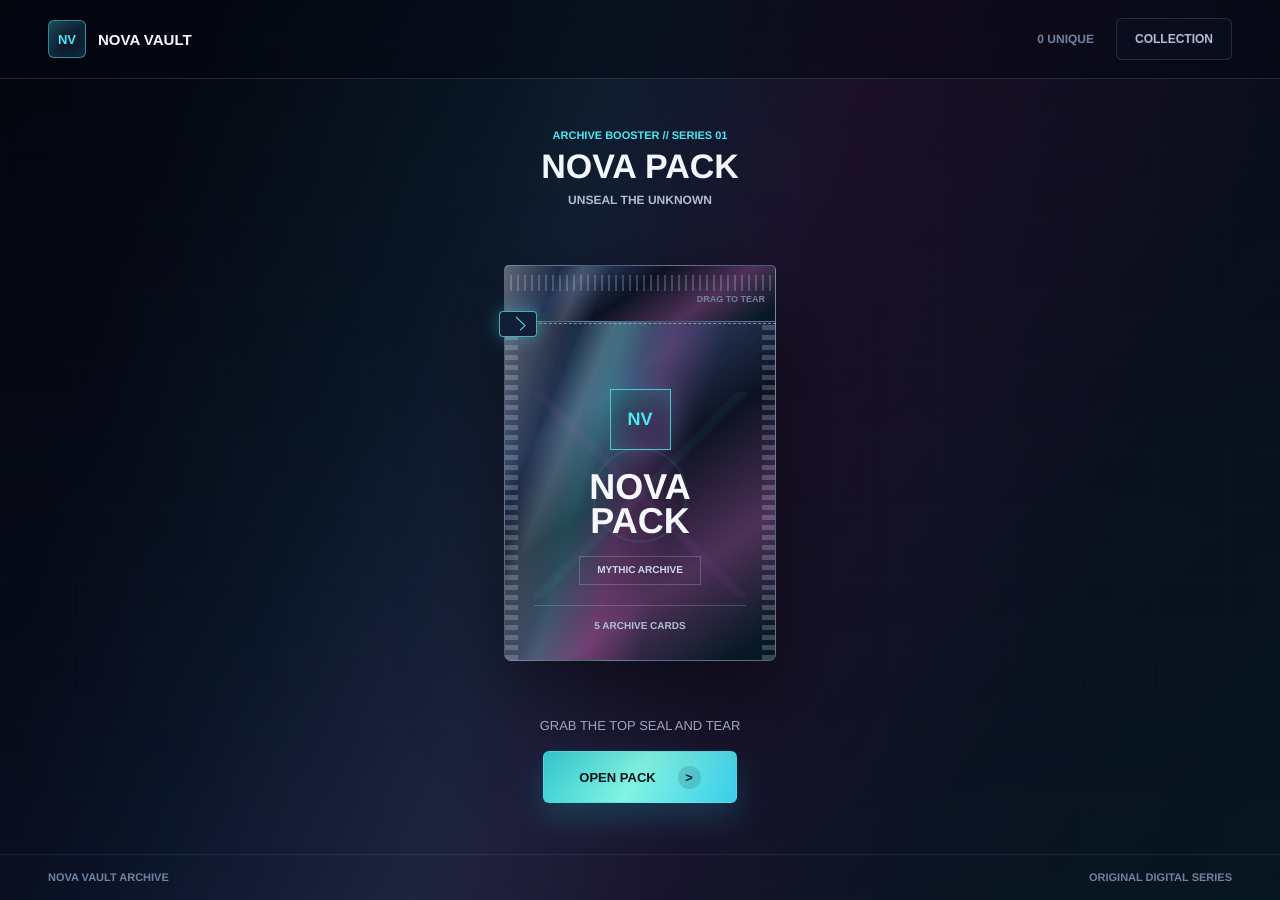
==== commit d2b66b3b: "Improve Nova Vault pack opening flow" ====
--- a/index.html
+++ b/index.html
@@ -5,7 +5,7 @@
     <meta name="viewport" content="width=device-width, initial-scale=1.0" />
     <meta name="theme-color" content="#060912" />
     <title>NOVA VAULT | Digital Pack Opening</title>
-    <script type="module">(function(){const x=document.createElement("link").relList;if(x&&x.supports&&x.supports("modulepreload"))return;for(const z of document.querySelectorAll('link[rel="modulepreload"]'))L(z);new MutationObserver(z=>{for(const O of z)if(O.type==="childList")for(const I of O.addedNodes)I.tagName==="LINK"&&I.rel==="modulepreload"&&L(I)}).observe(document,{childList:!0,subtree:!0});function m(z){const O={};return z.integrity&&(O.integrity=z.integrity),z.referrerPolicy&&(O.referrerPolicy=z.referrerPolicy),z.crossOrigin==="use-credentials"?O.credentials="include":z.crossOrigin==="anonymous"?O.credentials="omit":O.credentials="same-origin",O}function L(z){if(z.ep)return;z.ep=!0;const O=m(z);fetch(z.href,O)}})();var Po={exports:{}},wr={},jo={exports:{}},B={};/**
+    <script type="module">(function(){const w=document.createElement("link").relList;if(w&&w.supports&&w.supports("modulepreload"))return;for(const R of document.querySelectorAll('link[rel="modulepreload"]'))T(R);new MutationObserver(R=>{for(const z of R)if(z.type==="childList")for(const D of z.addedNodes)D.tagName==="LINK"&&D.rel==="modulepreload"&&T(D)}).observe(document,{childList:!0,subtree:!0});function d(R){const z={};return R.integrity&&(z.integrity=R.integrity),R.referrerPolicy&&(z.referrerPolicy=R.referrerPolicy),R.crossOrigin==="use-credentials"?z.credentials="include":R.crossOrigin==="anonymous"?z.credentials="omit":z.credentials="same-origin",z}function T(R){if(R.ep)return;R.ep=!0;const z=d(R);fetch(R.href,z)}})();var _o={exports:{}},kr={},jo={exports:{}},G={};/**
  * @license React
  * react.production.min.js
  *
@@ -13,7 +13,7 @@
  *
  * This source code is licensed under the MIT license found in the
  * LICENSE file in the root directory of this source tree.
- */var ja;function $f(){if(ja)return B;ja=1;var y=Symbol.for("react.element"),x=Symbol.for("react.portal"),m=Symbol.for("react.fragment"),L=Symbol.for("react.strict_mode"),z=Symbol.for("react.profiler"),O=Symbol.for("react.provider"),I=Symbol.for("react.context"),F=Symbol.for("react.forward_ref"),V=Symbol.for("react.suspense"),K=Symbol.for("react.memo"),te=Symbol.for("react.lazy"),W=Symbol.iterator;function R(c){return c===null||typeof c!="object"?null:(c=W&&c[W]||c["@@iterator"],typeof c=="function"?c:null)}var ie={isMounted:function(){return!1},enqueueForceUpdate:function(){},enqueueReplaceState:function(){},enqueueSetState:function(){}},q=Object.assign,Q={};function G(c,g,$){this.props=c,this.context=g,this.refs=Q,this.updater=$||ie}G.prototype.isReactComponent={},G.prototype.setState=function(c,g){if(typeof c!="object"&&typeof c!="function"&&c!=null)throw Error("setState(...): takes an object of state variables to update or a function which returns an object of state variables.");this.updater.enqueueSetState(this,c,g,"setState")},G.prototype.forceUpdate=function(c){this.updater.enqueueForceUpdate(this,c,"forceUpdate")};function Ye(){}Ye.prototype=G.prototype;function Ue(c,g,$){this.props=c,this.context=g,this.refs=Q,this.updater=$||ie}var Ie=Ue.prototype=new Ye;Ie.constructor=Ue,q(Ie,G.prototype),Ie.isPureReactComponent=!0;var ge=Array.isArray,De=Object.prototype.hasOwnProperty,ye={current:null},je={key:!0,ref:!0,__self:!0,__source:!0};function Me(c,g,$){var H,X={},Z=null,re=null;if(g!=null)for(H in g.ref!==void 0&&(re=g.ref),g.key!==void 0&&(Z=""+g.key),g)De.call(g,H)&&!je.hasOwnProperty(H)&&(X[H]=g[H]);var b=arguments.length-2;if(b===1)X.children=$;else if(1<b){for(var se=Array(b),Xe=0;Xe<b;Xe++)se[Xe]=arguments[Xe+2];X.children=se}if(c&&c.defaultProps)for(H in b=c.defaultProps,b)X[H]===void 0&&(X[H]=b[H]);return{$$typeof:y,type:c,key:Z,ref:re,props:X,_owner:ye.current}}function et(c,g){return{$$typeof:y,type:c.type,key:g,ref:c.ref,props:c.props,_owner:c._owner}}function ut(c){return typeof c=="object"&&c!==null&&c.$$typeof===y}function Ne(c){var g={"=":"=0",":":"=2"};return"$"+c.replace(/[=:]/g,function($){return g[$]})}var Te=/\/+/g;function Se(c,g){return typeof c=="object"&&c!==null&&c.key!=null?Ne(""+c.key):g.toString(36)}function Ge(c,g,$,H,X){var Z=typeof c;(Z==="undefined"||Z==="boolean")&&(c=null);var re=!1;if(c===null)re=!0;else switch(Z){case"string":case"number":re=!0;break;case"object":switch(c.$$typeof){case y:case x:re=!0}}if(re)return re=c,X=X(re),c=H===""?"."+Se(re,0):H,ge(X)?($="",c!=null&&($=c.replace(Te,"$&/")+"/"),Ge(X,g,$,"",function(Xe){return Xe})):X!=null&&(ut(X)&&(X=et(X,$+(!X.key||re&&re.key===X.key?"":(""+X.key).replace(Te,"$&/")+"/")+c)),g.push(X)),1;if(re=0,H=H===""?".":H+":",ge(c))for(var b=0;b<c.length;b++){Z=c[b];var se=H+Se(Z,b);re+=Ge(Z,g,$,se,X)}else if(se=R(c),typeof se=="function")for(c=se.call(c),b=0;!(Z=c.next()).done;)Z=Z.value,se=H+Se(Z,b++),re+=Ge(Z,g,$,se,X);else if(Z==="object")throw g=String(c),Error("Objects are not valid as a React child (found: "+(g==="[object Object]"?"object with keys {"+Object.keys(c).join(", ")+"}":g)+"). If you meant to render a collection of children, use an array instead.");return re}function ht(c,g,$){if(c==null)return c;var H=[],X=0;return Ge(c,H,"","",function(Z){return g.call($,Z,X++)}),H}function Ve(c){if(c._status===-1){var g=c._result;g=g(),g.then(function($){(c._status===0||c._status===-1)&&(c._status=1,c._result=$)},function($){(c._status===0||c._status===-1)&&(c._status=2,c._result=$)}),c._status===-1&&(c._status=0,c._result=g)}if(c._status===1)return c._result.default;throw c._result}var de={current:null},E={transition:null},A={ReactCurrentDispatcher:de,ReactCurrentBatchConfig:E,ReactCurrentOwner:ye};function _(){throw Error("act(...) is not supported in production builds of React.")}return B.Children={map:ht,forEach:function(c,g,$){ht(c,function(){g.apply(this,arguments)},$)},count:function(c){var g=0;return ht(c,function(){g++}),g},toArray:function(c){return ht(c,function(g){return g})||[]},only:function(c){if(!ut(c))throw Error("React.Children.only expected to receive a single React element child.");return c}},B.Component=G,B.Fragment=m,B.Profiler=z,B.PureComponent=Ue,B.StrictMode=L,B.Suspense=V,B.__SECRET_INTERNALS_DO_NOT_USE_OR_YOU_WILL_BE_FIRED=A,B.act=_,B.cloneElement=function(c,g,$){if(c==null)throw Error("React.cloneElement(...): The argument must be a React element, but you passed "+c+".");var H=q({},c.props),X=c.key,Z=c.ref,re=c._owner;if(g!=null){if(g.ref!==void 0&&(Z=g.ref,re=ye.current),g.key!==void 0&&(X=""+g.key),c.type&&c.type.defaultProps)var b=c.type.defaultProps;for(se in g)De.call(g,se)&&!je.hasOwnProperty(se)&&(H[se]=g[se]===void 0&&b!==void 0?b[se]:g[se])}var se=arguments.length-2;if(se===1)H.children=$;else if(1<se){b=Array(se);for(var Xe=0;Xe<se;Xe++)b[Xe]=arguments[Xe+2];H.children=b}return{$$typeof:y,type:c.type,key:X,ref:Z,props:H,_owner:re}},B.createContext=function(c){return c={$$typeof:I,_currentValue:c,_currentValue2:c,_threadCount:0,Provider:null,Consumer:null,_defaultValue:null,_globalName:null},c.Provider={$$typeof:O,_context:c},c.Consumer=c},B.createElement=Me,B.createFactory=function(c){var g=Me.bind(null,c);return g.type=c,g},B.createRef=function(){return{current:null}},B.forwardRef=function(c){return{$$typeof:F,render:c}},B.isValidElement=ut,B.lazy=function(c){return{$$typeof:te,_payload:{_status:-1,_result:c},_init:Ve}},B.memo=function(c,g){return{$$typeof:K,type:c,compare:g===void 0?null:g}},B.startTransition=function(c){var g=E.transition;E.transition={};try{c()}finally{E.transition=g}},B.unstable_act=_,B.useCallback=function(c,g){return de.current.useCallback(c,g)},B.useContext=function(c){return de.current.useContext(c)},B.useDebugValue=function(){},B.useDeferredValue=function(c){return de.current.useDeferredValue(c)},B.useEffect=function(c,g){return de.current.useEffect(c,g)},B.useId=function(){return de.current.useId()},B.useImperativeHandle=function(c,g,$){return de.current.useImperativeHandle(c,g,$)},B.useInsertionEffect=function(c,g){return de.current.useInsertionEffect(c,g)},B.useLayoutEffect=function(c,g){return de.current.useLayoutEffect(c,g)},B.useMemo=function(c,g){return de.current.useMemo(c,g)},B.useReducer=function(c,g,$){return de.current.useReducer(c,g,$)},B.useRef=function(c){return de.current.useRef(c)},B.useState=function(c){return de.current.useState(c)},B.useSyncExternalStore=function(c,g,$){return de.current.useSyncExternalStore(c,g,$)},B.useTransition=function(){return de.current.useTransition()},B.version="18.3.1",B}var Ta;function Oo(){return Ta||(Ta=1,jo.exports=$f()),jo.exports}/**
+ */var ja;function Vf(){if(ja)return G;ja=1;var y=Symbol.for("react.element"),w=Symbol.for("react.portal"),d=Symbol.for("react.fragment"),T=Symbol.for("react.strict_mode"),R=Symbol.for("react.profiler"),z=Symbol.for("react.provider"),D=Symbol.for("react.context"),B=Symbol.for("react.forward_ref"),I=Symbol.for("react.suspense"),$=Symbol.for("react.memo"),H=Symbol.for("react.lazy"),Q=Symbol.iterator;function O(f){return f===null||typeof f!="object"?null:(f=Q&&f[Q]||f["@@iterator"],typeof f=="function"?f:null)}var K={isMounted:function(){return!1},enqueueForceUpdate:function(){},enqueueReplaceState:function(){},enqueueSetState:function(){}},X=Object.assign,V={};function Z(f,g,W){this.props=f,this.context=g,this.refs=V,this.updater=W||K}Z.prototype.isReactComponent={},Z.prototype.setState=function(f,g){if(typeof f!="object"&&typeof f!="function"&&f!=null)throw Error("setState(...): takes an object of state variables to update or a function which returns an object of state variables.");this.updater.enqueueSetState(this,f,g,"setState")},Z.prototype.forceUpdate=function(f){this.updater.enqueueForceUpdate(this,f,"forceUpdate")};function Ge(){}Ge.prototype=Z.prototype;function Ue(f,g,W){this.props=f,this.context=g,this.refs=V,this.updater=W||K}var De=Ue.prototype=new Ge;De.constructor=Ue,X(De,Z.prototype),De.isPureReactComponent=!0;var ve=Array.isArray,Ve=Object.prototype.hasOwnProperty,Ce={current:null},Te={key:!0,ref:!0,__self:!0,__source:!0};function Ne(f,g,W){var Y,q={},b=null,ie=null;if(g!=null)for(Y in g.ref!==void 0&&(ie=g.ref),g.key!==void 0&&(b=""+g.key),g)Ve.call(g,Y)&&!Te.hasOwnProperty(Y)&&(q[Y]=g[Y]);var te=arguments.length-2;if(te===1)q.children=W;else if(1<te){for(var ce=Array(te),Ye=0;Ye<te;Ye++)ce[Ye]=arguments[Ye+2];q.children=ce}if(f&&f.defaultProps)for(Y in te=f.defaultProps,te)q[Y]===void 0&&(q[Y]=te[Y]);return{$$typeof:y,type:f,key:b,ref:ie,props:q,_owner:Ce.current}}function ht(f,g){return{$$typeof:y,type:f.type,key:g,ref:f.ref,props:f.props,_owner:f._owner}}function be(f){return typeof f=="object"&&f!==null&&f.$$typeof===y}function ut(f){var g={"=":"=0",":":"=2"};return"$"+f.replace(/[=:]/g,function(W){return g[W]})}var et=/\/+/g;function ae(f,g){return typeof f=="object"&&f!==null&&f.key!=null?ut(""+f.key):g.toString(36)}function Re(f,g,W,Y,q){var b=typeof f;(b==="undefined"||b==="boolean")&&(f=null);var ie=!1;if(f===null)ie=!0;else switch(b){case"string":case"number":ie=!0;break;case"object":switch(f.$$typeof){case y:case w:ie=!0}}if(ie)return ie=f,q=q(ie),f=Y===""?"."+ae(ie,0):Y,ve(q)?(W="",f!=null&&(W=f.replace(et,"$&/")+"/"),Re(q,g,W,"",function(Ye){return Ye})):q!=null&&(be(q)&&(q=ht(q,W+(!q.key||ie&&ie.key===q.key?"":(""+q.key).replace(et,"$&/")+"/")+f)),g.push(q)),1;if(ie=0,Y=Y===""?".":Y+":",ve(f))for(var te=0;te<f.length;te++){b=f[te];var ce=Y+ae(b,te);ie+=Re(b,g,W,ce,q)}else if(ce=O(f),typeof ce=="function")for(f=ce.call(f),te=0;!(b=f.next()).done;)b=b.value,ce=Y+ae(b,te++),ie+=Re(b,g,W,ce,q);else if(b==="object")throw g=String(f),Error("Objects are not valid as a React child (found: "+(g==="[object Object]"?"object with keys {"+Object.keys(f).join(", ")+"}":g)+"). If you meant to render a collection of children, use an array instead.");return ie}function Ae(f,g,W){if(f==null)return f;var Y=[],q=0;return Re(f,Y,"","",function(b){return g.call(W,b,q++)}),Y}function Pe(f){if(f._status===-1){var g=f._result;g=g(),g.then(function(W){(f._status===0||f._status===-1)&&(f._status=1,f._result=W)},function(W){(f._status===0||f._status===-1)&&(f._status=2,f._result=W)}),f._status===-1&&(f._status=0,f._result=g)}if(f._status===1)return f._result.default;throw f._result}var le={current:null},E={transition:null},F={ReactCurrentDispatcher:le,ReactCurrentBatchConfig:E,ReactCurrentOwner:Ce};function P(){throw Error("act(...) is not supported in production builds of React.")}return G.Children={map:Ae,forEach:function(f,g,W){Ae(f,function(){g.apply(this,arguments)},W)},count:function(f){var g=0;return Ae(f,function(){g++}),g},toArray:function(f){return Ae(f,function(g){return g})||[]},only:function(f){if(!be(f))throw Error("React.Children.only expected to receive a single React element child.");return f}},G.Component=Z,G.Fragment=d,G.Profiler=R,G.PureComponent=Ue,G.StrictMode=T,G.Suspense=I,G.__SECRET_INTERNALS_DO_NOT_USE_OR_YOU_WILL_BE_FIRED=F,G.act=P,G.cloneElement=function(f,g,W){if(f==null)throw Error("React.cloneElement(...): The argument must be a React element, but you passed "+f+".");var Y=X({},f.props),q=f.key,b=f.ref,ie=f._owner;if(g!=null){if(g.ref!==void 0&&(b=g.ref,ie=Ce.current),g.key!==void 0&&(q=""+g.key),f.type&&f.type.defaultProps)var te=f.type.defaultProps;for(ce in g)Ve.call(g,ce)&&!Te.hasOwnProperty(ce)&&(Y[ce]=g[ce]===void 0&&te!==void 0?te[ce]:g[ce])}var ce=arguments.length-2;if(ce===1)Y.children=W;else if(1<ce){te=Array(ce);for(var Ye=0;Ye<ce;Ye++)te[Ye]=arguments[Ye+2];Y.children=te}return{$$typeof:y,type:f.type,key:q,ref:b,props:Y,_owner:ie}},G.createContext=function(f){return f={$$typeof:D,_currentValue:f,_currentValue2:f,_threadCount:0,Provider:null,Consumer:null,_defaultValue:null,_globalName:null},f.Provider={$$typeof:z,_context:f},f.Consumer=f},G.createElement=Ne,G.createFactory=function(f){var g=Ne.bind(null,f);return g.type=f,g},G.createRef=function(){return{current:null}},G.forwardRef=function(f){return{$$typeof:B,render:f}},G.isValidElement=be,G.lazy=function(f){return{$$typeof:H,_payload:{_status:-1,_result:f},_init:Pe}},G.memo=function(f,g){return{$$typeof:$,type:f,compare:g===void 0?null:g}},G.startTransition=function(f){var g=E.transition;E.transition={};try{f()}finally{E.transition=g}},G.unstable_act=P,G.useCallback=function(f,g){return le.current.useCallback(f,g)},G.useContext=function(f){return le.current.useContext(f)},G.useDebugValue=function(){},G.useDeferredValue=function(f){return le.current.useDeferredValue(f)},G.useEffect=function(f,g){return le.current.useEffect(f,g)},G.useId=function(){return le.current.useId()},G.useImperativeHandle=function(f,g,W){return le.current.useImperativeHandle(f,g,W)},G.useInsertionEffect=function(f,g){return le.current.useInsertionEffect(f,g)},G.useLayoutEffect=function(f,g){return le.current.useLayoutEffect(f,g)},G.useMemo=function(f,g){return le.current.useMemo(f,g)},G.useReducer=function(f,g,W){return le.current.useReducer(f,g,W)},G.useRef=function(f){return le.current.useRef(f)},G.useState=function(f){return le.current.useState(f)},G.useSyncExternalStore=function(f,g,W){return le.current.useSyncExternalStore(f,g,W)},G.useTransition=function(){return le.current.useTransition()},G.version="18.3.1",G}var Ta;function Oo(){return Ta||(Ta=1,jo.exports=Vf()),jo.exports}/**
  * @license React
  * react-jsx-runtime.production.min.js
  *
@@ -21,7 +21,7 @@
  *
  * This source code is licensed under the MIT license found in the
  * LICENSE file in the root directory of this source tree.
- */var Ra;function Bf(){if(Ra)return wr;Ra=1;var y=Oo(),x=Symbol.for("react.element"),m=Symbol.for("react.fragment"),L=Object.prototype.hasOwnProperty,z=y.__SECRET_INTERNALS_DO_NOT_USE_OR_YOU_WILL_BE_FIRED.ReactCurrentOwner,O={key:!0,ref:!0,__self:!0,__source:!0};function I(F,V,K){var te,W={},R=null,ie=null;K!==void 0&&(R=""+K),V.key!==void 0&&(R=""+V.key),V.ref!==void 0&&(ie=V.ref);for(te in V)L.call(V,te)&&!O.hasOwnProperty(te)&&(W[te]=V[te]);if(F&&F.defaultProps)for(te in V=F.defaultProps,V)W[te]===void 0&&(W[te]=V[te]);return{$$typeof:x,type:F,key:R,ref:ie,props:W,_owner:z.current}}return wr.Fragment=m,wr.jsx=I,wr.jsxs=I,wr}var La;function Hf(){return La||(La=1,Po.exports=Bf()),Po.exports}var p=Hf(),ne=Oo(),Ll={},To={exports:{}},Ke={},Ro={exports:{}},Lo={};/**
+ */var Ra;function $f(){if(Ra)return kr;Ra=1;var y=Oo(),w=Symbol.for("react.element"),d=Symbol.for("react.fragment"),T=Object.prototype.hasOwnProperty,R=y.__SECRET_INTERNALS_DO_NOT_USE_OR_YOU_WILL_BE_FIRED.ReactCurrentOwner,z={key:!0,ref:!0,__self:!0,__source:!0};function D(B,I,$){var H,Q={},O=null,K=null;$!==void 0&&(O=""+$),I.key!==void 0&&(O=""+I.key),I.ref!==void 0&&(K=I.ref);for(H in I)T.call(I,H)&&!z.hasOwnProperty(H)&&(Q[H]=I[H]);if(B&&B.defaultProps)for(H in I=B.defaultProps,I)Q[H]===void 0&&(Q[H]=I[H]);return{$$typeof:w,type:B,key:O,ref:K,props:Q,_owner:R.current}}return kr.Fragment=d,kr.jsx=D,kr.jsxs=D,kr}var La;function Bf(){return La||(La=1,_o.exports=$f()),_o.exports}var c=Bf(),re=Oo(),zl={},To={exports:{}},Ke={},Ro={exports:{}},Lo={};/**
  * @license React
  * scheduler.production.min.js
  *
@@ -29,7 +29,7 @@
  *
  * This source code is licensed under the MIT license found in the
  * LICENSE file in the root directory of this source tree.
- */var za;function Wf(){return za||(za=1,(function(y){function x(E,A){var _=E.length;E.push(A);e:for(;0<_;){var c=_-1>>>1,g=E[c];if(0<z(g,A))E[c]=A,E[_]=g,_=c;else break e}}function m(E){return E.length===0?null:E[0]}function L(E){if(E.length===0)return null;var A=E[0],_=E.pop();if(_!==A){E[0]=_;e:for(var c=0,g=E.length,$=g>>>1;c<$;){var H=2*(c+1)-1,X=E[H],Z=H+1,re=E[Z];if(0>z(X,_))Z<g&&0>z(re,X)?(E[c]=re,E[Z]=_,c=Z):(E[c]=X,E[H]=_,c=H);else if(Z<g&&0>z(re,_))E[c]=re,E[Z]=_,c=Z;else break e}}return A}function z(E,A){var _=E.sortIndex-A.sortIndex;return _!==0?_:E.id-A.id}if(typeof performance=="object"&&typeof performance.now=="function"){var O=performance;y.unstable_now=function(){return O.now()}}else{var I=Date,F=I.now();y.unstable_now=function(){return I.now()-F}}var V=[],K=[],te=1,W=null,R=3,ie=!1,q=!1,Q=!1,G=typeof setTimeout=="function"?setTimeout:null,Ye=typeof clearTimeout=="function"?clearTimeout:null,Ue=typeof setImmediate<"u"?setImmediate:null;typeof navigator<"u"&&navigator.scheduling!==void 0&&navigator.scheduling.isInputPending!==void 0&&navigator.scheduling.isInputPending.bind(navigator.scheduling);function Ie(E){for(var A=m(K);A!==null;){if(A.callback===null)L(K);else if(A.startTime<=E)L(K),A.sortIndex=A.expirationTime,x(V,A);else break;A=m(K)}}function ge(E){if(Q=!1,Ie(E),!q)if(m(V)!==null)q=!0,Ve(De);else{var A=m(K);A!==null&&de(ge,A.startTime-E)}}function De(E,A){q=!1,Q&&(Q=!1,Ye(Me),Me=-1),ie=!0;var _=R;try{for(Ie(A),W=m(V);W!==null&&(!(W.expirationTime>A)||E&&!Ne());){var c=W.callback;if(typeof c=="function"){W.callback=null,R=W.priorityLevel;var g=c(W.expirationTime<=A);A=y.unstable_now(),typeof g=="function"?W.callback=g:W===m(V)&&L(V),Ie(A)}else L(V);W=m(V)}if(W!==null)var $=!0;else{var H=m(K);H!==null&&de(ge,H.startTime-A),$=!1}return $}finally{W=null,R=_,ie=!1}}var ye=!1,je=null,Me=-1,et=5,ut=-1;function Ne(){return!(y.unstable_now()-ut<et)}function Te(){if(je!==null){var E=y.unstable_now();ut=E;var A=!0;try{A=je(!0,E)}finally{A?Se():(ye=!1,je=null)}}else ye=!1}var Se;if(typeof Ue=="function")Se=function(){Ue(Te)};else if(typeof MessageChannel<"u"){var Ge=new MessageChannel,ht=Ge.port2;Ge.port1.onmessage=Te,Se=function(){ht.postMessage(null)}}else Se=function(){G(Te,0)};function Ve(E){je=E,ye||(ye=!0,Se())}function de(E,A){Me=G(function(){E(y.unstable_now())},A)}y.unstable_IdlePriority=5,y.unstable_ImmediatePriority=1,y.unstable_LowPriority=4,y.unstable_NormalPriority=3,y.unstable_Profiling=null,y.unstable_UserBlockingPriority=2,y.unstable_cancelCallback=function(E){E.callback=null},y.unstable_continueExecution=function(){q||ie||(q=!0,Ve(De))},y.unstable_forceFrameRate=function(E){0>E||125<E?console.error("forceFrameRate takes a positive int between 0 and 125, forcing frame rates higher than 125 fps is not supported"):et=0<E?Math.floor(1e3/E):5},y.unstable_getCurrentPriorityLevel=function(){return R},y.unstable_getFirstCallbackNode=function(){return m(V)},y.unstable_next=function(E){switch(R){case 1:case 2:case 3:var A=3;break;default:A=R}var _=R;R=A;try{return E()}finally{R=_}},y.unstable_pauseExecution=function(){},y.unstable_requestPaint=function(){},y.unstable_runWithPriority=function(E,A){switch(E){case 1:case 2:case 3:case 4:case 5:break;default:E=3}var _=R;R=E;try{return A()}finally{R=_}},y.unstable_scheduleCallback=function(E,A,_){var c=y.unstable_now();switch(typeof _=="object"&&_!==null?(_=_.delay,_=typeof _=="number"&&0<_?c+_:c):_=c,E){case 1:var g=-1;break;case 2:g=250;break;case 5:g=1073741823;break;case 4:g=1e4;break;default:g=5e3}return g=_+g,E={id:te++,callback:A,priorityLevel:E,startTime:_,expirationTime:g,sortIndex:-1},_>c?(E.sortIndex=_,x(K,E),m(V)===null&&E===m(K)&&(Q?(Ye(Me),Me=-1):Q=!0,de(ge,_-c))):(E.sortIndex=g,x(V,E),q||ie||(q=!0,Ve(De))),E},y.unstable_shouldYield=Ne,y.unstable_wrapCallback=function(E){var A=R;return function(){var _=R;R=A;try{return E.apply(this,arguments)}finally{R=_}}}})(Lo)),Lo}var Oa;function Qf(){return Oa||(Oa=1,Ro.exports=Wf()),Ro.exports}/**
+ */var za;function Hf(){return za||(za=1,(function(y){function w(E,F){var P=E.length;E.push(F);e:for(;0<P;){var f=P-1>>>1,g=E[f];if(0<R(g,F))E[f]=F,E[P]=g,P=f;else break e}}function d(E){return E.length===0?null:E[0]}function T(E){if(E.length===0)return null;var F=E[0],P=E.pop();if(P!==F){E[0]=P;e:for(var f=0,g=E.length,W=g>>>1;f<W;){var Y=2*(f+1)-1,q=E[Y],b=Y+1,ie=E[b];if(0>R(q,P))b<g&&0>R(ie,q)?(E[f]=ie,E[b]=P,f=b):(E[f]=q,E[Y]=P,f=Y);else if(b<g&&0>R(ie,P))E[f]=ie,E[b]=P,f=b;else break e}}return F}function R(E,F){var P=E.sortIndex-F.sortIndex;return P!==0?P:E.id-F.id}if(typeof performance=="object"&&typeof performance.now=="function"){var z=performance;y.unstable_now=function(){return z.now()}}else{var D=Date,B=D.now();y.unstable_now=function(){return D.now()-B}}var I=[],$=[],H=1,Q=null,O=3,K=!1,X=!1,V=!1,Z=typeof setTimeout=="function"?setTimeout:null,Ge=typeof clearTimeout=="function"?clearTimeout:null,Ue=typeof setImmediate<"u"?setImmediate:null;typeof navigator<"u"&&navigator.scheduling!==void 0&&navigator.scheduling.isInputPending!==void 0&&navigator.scheduling.isInputPending.bind(navigator.scheduling);function De(E){for(var F=d($);F!==null;){if(F.callback===null)T($);else if(F.startTime<=E)T($),F.sortIndex=F.expirationTime,w(I,F);else break;F=d($)}}function ve(E){if(V=!1,De(E),!X)if(d(I)!==null)X=!0,Pe(Ve);else{var F=d($);F!==null&&le(ve,F.startTime-E)}}function Ve(E,F){X=!1,V&&(V=!1,Ge(Ne),Ne=-1),K=!0;var P=O;try{for(De(F),Q=d(I);Q!==null&&(!(Q.expirationTime>F)||E&&!ut());){var f=Q.callback;if(typeof f=="function"){Q.callback=null,O=Q.priorityLevel;var g=f(Q.expirationTime<=F);F=y.unstable_now(),typeof g=="function"?Q.callback=g:Q===d(I)&&T(I),De(F)}else T(I);Q=d(I)}if(Q!==null)var W=!0;else{var Y=d($);Y!==null&&le(ve,Y.startTime-F),W=!1}return W}finally{Q=null,O=P,K=!1}}var Ce=!1,Te=null,Ne=-1,ht=5,be=-1;function ut(){return!(y.unstable_now()-be<ht)}function et(){if(Te!==null){var E=y.unstable_now();be=E;var F=!0;try{F=Te(!0,E)}finally{F?ae():(Ce=!1,Te=null)}}else Ce=!1}var ae;if(typeof Ue=="function")ae=function(){Ue(et)};else if(typeof MessageChannel<"u"){var Re=new MessageChannel,Ae=Re.port2;Re.port1.onmessage=et,ae=function(){Ae.postMessage(null)}}else ae=function(){Z(et,0)};function Pe(E){Te=E,Ce||(Ce=!0,ae())}function le(E,F){Ne=Z(function(){E(y.unstable_now())},F)}y.unstable_IdlePriority=5,y.unstable_ImmediatePriority=1,y.unstable_LowPriority=4,y.unstable_NormalPriority=3,y.unstable_Profiling=null,y.unstable_UserBlockingPriority=2,y.unstable_cancelCallback=function(E){E.callback=null},y.unstable_continueExecution=function(){X||K||(X=!0,Pe(Ve))},y.unstable_forceFrameRate=function(E){0>E||125<E?console.error("forceFrameRate takes a positive int between 0 and 125, forcing frame rates higher than 125 fps is not supported"):ht=0<E?Math.floor(1e3/E):5},y.unstable_getCurrentPriorityLevel=function(){return O},y.unstable_getFirstCallbackNode=function(){return d(I)},y.unstable_next=function(E){switch(O){case 1:case 2:case 3:var F=3;break;default:F=O}var P=O;O=F;try{return E()}finally{O=P}},y.unstable_pauseExecution=function(){},y.unstable_requestPaint=function(){},y.unstable_runWithPriority=function(E,F){switch(E){case 1:case 2:case 3:case 4:case 5:break;default:E=3}var P=O;O=E;try{return F()}finally{O=P}},y.unstable_scheduleCallback=function(E,F,P){var f=y.unstable_now();switch(typeof P=="object"&&P!==null?(P=P.delay,P=typeof P=="number"&&0<P?f+P:f):P=f,E){case 1:var g=-1;break;case 2:g=250;break;case 5:g=1073741823;break;case 4:g=1e4;break;default:g=5e3}return g=P+g,E={id:H++,callback:F,priorityLevel:E,startTime:P,expirationTime:g,sortIndex:-1},P>f?(E.sortIndex=P,w($,E),d(I)===null&&E===d($)&&(V?(Ge(Ne),Ne=-1):V=!0,le(ve,P-f))):(E.sortIndex=g,w(I,E),X||K||(X=!0,Pe(Ve))),E},y.unstable_shouldYield=ut,y.unstable_wrapCallback=function(E){var F=O;return function(){var P=O;O=F;try{return E.apply(this,arguments)}finally{O=P}}}})(Lo)),Lo}var Oa;function Wf(){return Oa||(Oa=1,Ro.exports=Hf()),Ro.exports}/**
  * @license React
  * react-dom.production.min.js
  *
@@ -37,16 +37,16 @@
  *
  * This source code is licensed under the MIT license found in the
  * LICENSE file in the root directory of this source tree.
- */var Ia;function Kf(){if(Ia)return Ke;Ia=1;var y=Oo(),x=Qf();function m(e){for(var t="https://reactjs.org/docs/error-decoder.html?invariant="+e,n=1;n<arguments.length;n++)t+="&args[]="+encodeURIComponent(arguments[n]);return"Minified React error #"+e+"; visit "+t+" for the full message or use the non-minified dev environment for full errors and additional helpful warnings."}var L=new Set,z={};function O(e,t){I(e,t),I(e+"Capture",t)}function I(e,t){for(z[e]=t,e=0;e<t.length;e++)L.add(t[e])}var F=!(typeof window>"u"||typeof window.document>"u"||typeof window.document.createElement>"u"),V=Object.prototype.hasOwnProperty,K=/^[:A-Z_a-z\u00C0-\u00D6\u00D8-\u00F6\u00F8-\u02FF\u0370-\u037D\u037F-\u1FFF\u200C-\u200D\u2070-\u218F\u2C00-\u2FEF\u3001-\uD7FF\uF900-\uFDCF\uFDF0-\uFFFD][:A-Z_a-z\u00C0-\u00D6\u00D8-\u00F6\u00F8-\u02FF\u0370-\u037D\u037F-\u1FFF\u200C-\u200D\u2070-\u218F\u2C00-\u2FEF\u3001-\uD7FF\uF900-\uFDCF\uFDF0-\uFFFD\-.0-9\u00B7\u0300-\u036F\u203F-\u2040]*$/,te={},W={};function R(e){return V.call(W,e)?!0:V.call(te,e)?!1:K.test(e)?W[e]=!0:(te[e]=!0,!1)}function ie(e,t,n,r){if(n!==null&&n.type===0)return!1;switch(typeof t){case"function":case"symbol":return!0;case"boolean":return r?!1:n!==null?!n.acceptsBooleans:(e=e.toLowerCase().slice(0,5),e!=="data-"&&e!=="aria-");default:return!1}}function q(e,t,n,r){if(t===null||typeof t>"u"||ie(e,t,n,r))return!0;if(r)return!1;if(n!==null)switch(n.type){case 3:return!t;case 4:return t===!1;case 5:return isNaN(t);case 6:return isNaN(t)||1>t}return!1}function Q(e,t,n,r,l,i,o){this.acceptsBooleans=t===2||t===3||t===4,this.attributeName=r,this.attributeNamespace=l,this.mustUseProperty=n,this.propertyName=e,this.type=t,this.sanitizeURL=i,this.removeEmptyString=o}var G={};"children dangerouslySetInnerHTML defaultValue defaultChecked innerHTML suppressContentEditableWarning suppressHydrationWarning style".split(" ").forEach(function(e){G[e]=new Q(e,0,!1,e,null,!1,!1)}),[["acceptCharset","accept-charset"],["className","class"],["htmlFor","for"],["httpEquiv","http-equiv"]].forEach(function(e){var t=e[0];G[t]=new Q(t,1,!1,e[1],null,!1,!1)}),["contentEditable","draggable","spellCheck","value"].forEach(function(e){G[e]=new Q(e,2,!1,e.toLowerCase(),null,!1,!1)}),["autoReverse","externalResourcesRequired","focusable","preserveAlpha"].forEach(function(e){G[e]=new Q(e,2,!1,e,null,!1,!1)}),"allowFullScreen async autoFocus autoPlay controls default defer disabled disablePictureInPicture disableRemotePlayback formNoValidate hidden loop noModule noValidate open playsInline readOnly required reversed scoped seamless itemScope".split(" ").forEach(function(e){G[e]=new Q(e,3,!1,e.toLowerCase(),null,!1,!1)}),["checked","multiple","muted","selected"].forEach(function(e){G[e]=new Q(e,3,!0,e,null,!1,!1)}),["capture","download"].forEach(function(e){G[e]=new Q(e,4,!1,e,null,!1,!1)}),["cols","rows","size","span"].forEach(function(e){G[e]=new Q(e,6,!1,e,null,!1,!1)}),["rowSpan","start"].forEach(function(e){G[e]=new Q(e,5,!1,e.toLowerCase(),null,!1,!1)});var Ye=/[\-:]([a-z])/g;function Ue(e){return e[1].toUpperCase()}"accent-height alignment-baseline arabic-form baseline-shift cap-height clip-path clip-rule color-interpolation color-interpolation-filters color-profile color-rendering dominant-baseline enable-background fill-opacity fill-rule flood-color flood-opacity font-family font-size font-size-adjust font-stretch font-style font-variant font-weight glyph-name glyph-orientation-horizontal glyph-orientation-vertical horiz-adv-x horiz-origin-x image-rendering letter-spacing lighting-color marker-end marker-mid marker-start overline-position overline-thickness paint-order panose-1 pointer-events rendering-intent shape-rendering stop-color stop-opacity strikethrough-position strikethrough-thickness stroke-dasharray stroke-dashoffset stroke-linecap stroke-linejoin stroke-miterlimit stroke-opacity stroke-width text-anchor text-decoration text-rendering underline-position underline-thickness unicode-bidi unicode-range units-per-em v-alphabetic v-hanging v-ideographic v-mathematical vector-effect vert-adv-y vert-origin-x vert-origin-y word-spacing writing-mode xmlns:xlink x-height".split(" ").forEach(function(e){var t=e.replace(Ye,Ue);G[t]=new Q(t,1,!1,e,null,!1,!1)}),"xlink:actuate xlink:arcrole xlink:role xlink:show xlink:title xlink:type".split(" ").forEach(function(e){var t=e.replace(Ye,Ue);G[t]=new Q(t,1,!1,e,"http://www.w3.org/1999/xlink",!1,!1)}),["xml:base","xml:lang","xml:space"].forEach(function(e){var t=e.replace(Ye,Ue);G[t]=new Q(t,1,!1,e,"http://www.w3.org/XML/1998/namespace",!1,!1)}),["tabIndex","crossOrigin"].forEach(function(e){G[e]=new Q(e,1,!1,e.toLowerCase(),null,!1,!1)}),G.xlinkHref=new Q("xlinkHref",1,!1,"xlink:href","http://www.w3.org/1999/xlink",!0,!1),["src","href","action","formAction"].forEach(function(e){G[e]=new Q(e,1,!1,e.toLowerCase(),null,!0,!0)});function Ie(e,t,n,r){var l=G.hasOwnProperty(t)?G[t]:null;(l!==null?l.type!==0:r||!(2<t.length)||t[0]!=="o"&&t[0]!=="O"||t[1]!=="n"&&t[1]!=="N")&&(q(t,n,l,r)&&(n=null),r||l===null?R(t)&&(n===null?e.removeAttribute(t):e.setAttribute(t,""+n)):l.mustUseProperty?e[l.propertyName]=n===null?l.type===3?!1:"":n:(t=l.attributeName,r=l.attributeNamespace,n===null?e.removeAttribute(t):(l=l.type,n=l===3||l===4&&n===!0?"":""+n,r?e.setAttributeNS(r,t,n):e.setAttribute(t,n))))}var ge=y.__SECRET_INTERNALS_DO_NOT_USE_OR_YOU_WILL_BE_FIRED,De=Symbol.for("react.element"),ye=Symbol.for("react.portal"),je=Symbol.for("react.fragment"),Me=Symbol.for("react.strict_mode"),et=Symbol.for("react.profiler"),ut=Symbol.for("react.provider"),Ne=Symbol.for("react.context"),Te=Symbol.for("react.forward_ref"),Se=Symbol.for("react.suspense"),Ge=Symbol.for("react.suspense_list"),ht=Symbol.for("react.memo"),Ve=Symbol.for("react.lazy"),de=Symbol.for("react.offscreen"),E=Symbol.iterator;function A(e){return e===null||typeof e!="object"?null:(e=E&&e[E]||e["@@iterator"],typeof e=="function"?e:null)}var _=Object.assign,c;function g(e){if(c===void 0)try{throw Error()}catch(n){var t=n.stack.trim().match(/\n( *(at )?)/);c=t&&t[1]||""}return`
-`+c+e}var $=!1;function H(e,t){if(!e||$)return"";$=!0;var n=Error.prepareStackTrace;Error.prepareStackTrace=void 0;try{if(t)if(t=function(){throw Error()},Object.defineProperty(t.prototype,"props",{set:function(){throw Error()}}),typeof Reflect=="object"&&Reflect.construct){try{Reflect.construct(t,[])}catch(h){var r=h}Reflect.construct(e,[],t)}else{try{t.call()}catch(h){r=h}e.call(t.prototype)}else{try{throw Error()}catch(h){r=h}e()}}catch(h){if(h&&r&&typeof h.stack=="string"){for(var l=h.stack.split(`
+ */var Ia;function Qf(){if(Ia)return Ke;Ia=1;var y=Oo(),w=Wf();function d(e){for(var t="https://reactjs.org/docs/error-decoder.html?invariant="+e,n=1;n<arguments.length;n++)t+="&args[]="+encodeURIComponent(arguments[n]);return"Minified React error #"+e+"; visit "+t+" for the full message or use the non-minified dev environment for full errors and additional helpful warnings."}var T=new Set,R={};function z(e,t){D(e,t),D(e+"Capture",t)}function D(e,t){for(R[e]=t,e=0;e<t.length;e++)T.add(t[e])}var B=!(typeof window>"u"||typeof window.document>"u"||typeof window.document.createElement>"u"),I=Object.prototype.hasOwnProperty,$=/^[:A-Z_a-z\u00C0-\u00D6\u00D8-\u00F6\u00F8-\u02FF\u0370-\u037D\u037F-\u1FFF\u200C-\u200D\u2070-\u218F\u2C00-\u2FEF\u3001-\uD7FF\uF900-\uFDCF\uFDF0-\uFFFD][:A-Z_a-z\u00C0-\u00D6\u00D8-\u00F6\u00F8-\u02FF\u0370-\u037D\u037F-\u1FFF\u200C-\u200D\u2070-\u218F\u2C00-\u2FEF\u3001-\uD7FF\uF900-\uFDCF\uFDF0-\uFFFD\-.0-9\u00B7\u0300-\u036F\u203F-\u2040]*$/,H={},Q={};function O(e){return I.call(Q,e)?!0:I.call(H,e)?!1:$.test(e)?Q[e]=!0:(H[e]=!0,!1)}function K(e,t,n,r){if(n!==null&&n.type===0)return!1;switch(typeof t){case"function":case"symbol":return!0;case"boolean":return r?!1:n!==null?!n.acceptsBooleans:(e=e.toLowerCase().slice(0,5),e!=="data-"&&e!=="aria-");default:return!1}}function X(e,t,n,r){if(t===null||typeof t>"u"||K(e,t,n,r))return!0;if(r)return!1;if(n!==null)switch(n.type){case 3:return!t;case 4:return t===!1;case 5:return isNaN(t);case 6:return isNaN(t)||1>t}return!1}function V(e,t,n,r,l,i,o){this.acceptsBooleans=t===2||t===3||t===4,this.attributeName=r,this.attributeNamespace=l,this.mustUseProperty=n,this.propertyName=e,this.type=t,this.sanitizeURL=i,this.removeEmptyString=o}var Z={};"children dangerouslySetInnerHTML defaultValue defaultChecked innerHTML suppressContentEditableWarning suppressHydrationWarning style".split(" ").forEach(function(e){Z[e]=new V(e,0,!1,e,null,!1,!1)}),[["acceptCharset","accept-charset"],["className","class"],["htmlFor","for"],["httpEquiv","http-equiv"]].forEach(function(e){var t=e[0];Z[t]=new V(t,1,!1,e[1],null,!1,!1)}),["contentEditable","draggable","spellCheck","value"].forEach(function(e){Z[e]=new V(e,2,!1,e.toLowerCase(),null,!1,!1)}),["autoReverse","externalResourcesRequired","focusable","preserveAlpha"].forEach(function(e){Z[e]=new V(e,2,!1,e,null,!1,!1)}),"allowFullScreen async autoFocus autoPlay controls default defer disabled disablePictureInPicture disableRemotePlayback formNoValidate hidden loop noModule noValidate open playsInline readOnly required reversed scoped seamless itemScope".split(" ").forEach(function(e){Z[e]=new V(e,3,!1,e.toLowerCase(),null,!1,!1)}),["checked","multiple","muted","selected"].forEach(function(e){Z[e]=new V(e,3,!0,e,null,!1,!1)}),["capture","download"].forEach(function(e){Z[e]=new V(e,4,!1,e,null,!1,!1)}),["cols","rows","size","span"].forEach(function(e){Z[e]=new V(e,6,!1,e,null,!1,!1)}),["rowSpan","start"].forEach(function(e){Z[e]=new V(e,5,!1,e.toLowerCase(),null,!1,!1)});var Ge=/[\-:]([a-z])/g;function Ue(e){return e[1].toUpperCase()}"accent-height alignment-baseline arabic-form baseline-shift cap-height clip-path clip-rule color-interpolation color-interpolation-filters color-profile color-rendering dominant-baseline enable-background fill-opacity fill-rule flood-color flood-opacity font-family font-size font-size-adjust font-stretch font-style font-variant font-weight glyph-name glyph-orientation-horizontal glyph-orientation-vertical horiz-adv-x horiz-origin-x image-rendering letter-spacing lighting-color marker-end marker-mid marker-start overline-position overline-thickness paint-order panose-1 pointer-events rendering-intent shape-rendering stop-color stop-opacity strikethrough-position strikethrough-thickness stroke-dasharray stroke-dashoffset stroke-linecap stroke-linejoin stroke-miterlimit stroke-opacity stroke-width text-anchor text-decoration text-rendering underline-position underline-thickness unicode-bidi unicode-range units-per-em v-alphabetic v-hanging v-ideographic v-mathematical vector-effect vert-adv-y vert-origin-x vert-origin-y word-spacing writing-mode xmlns:xlink x-height".split(" ").forEach(function(e){var t=e.replace(Ge,Ue);Z[t]=new V(t,1,!1,e,null,!1,!1)}),"xlink:actuate xlink:arcrole xlink:role xlink:show xlink:title xlink:type".split(" ").forEach(function(e){var t=e.replace(Ge,Ue);Z[t]=new V(t,1,!1,e,"http://www.w3.org/1999/xlink",!1,!1)}),["xml:base","xml:lang","xml:space"].forEach(function(e){var t=e.replace(Ge,Ue);Z[t]=new V(t,1,!1,e,"http://www.w3.org/XML/1998/namespace",!1,!1)}),["tabIndex","crossOrigin"].forEach(function(e){Z[e]=new V(e,1,!1,e.toLowerCase(),null,!1,!1)}),Z.xlinkHref=new V("xlinkHref",1,!1,"xlink:href","http://www.w3.org/1999/xlink",!0,!1),["src","href","action","formAction"].forEach(function(e){Z[e]=new V(e,1,!1,e.toLowerCase(),null,!0,!0)});function De(e,t,n,r){var l=Z.hasOwnProperty(t)?Z[t]:null;(l!==null?l.type!==0:r||!(2<t.length)||t[0]!=="o"&&t[0]!=="O"||t[1]!=="n"&&t[1]!=="N")&&(X(t,n,l,r)&&(n=null),r||l===null?O(t)&&(n===null?e.removeAttribute(t):e.setAttribute(t,""+n)):l.mustUseProperty?e[l.propertyName]=n===null?l.type===3?!1:"":n:(t=l.attributeName,r=l.attributeNamespace,n===null?e.removeAttribute(t):(l=l.type,n=l===3||l===4&&n===!0?"":""+n,r?e.setAttributeNS(r,t,n):e.setAttribute(t,n))))}var ve=y.__SECRET_INTERNALS_DO_NOT_USE_OR_YOU_WILL_BE_FIRED,Ve=Symbol.for("react.element"),Ce=Symbol.for("react.portal"),Te=Symbol.for("react.fragment"),Ne=Symbol.for("react.strict_mode"),ht=Symbol.for("react.profiler"),be=Symbol.for("react.provider"),ut=Symbol.for("react.context"),et=Symbol.for("react.forward_ref"),ae=Symbol.for("react.suspense"),Re=Symbol.for("react.suspense_list"),Ae=Symbol.for("react.memo"),Pe=Symbol.for("react.lazy"),le=Symbol.for("react.offscreen"),E=Symbol.iterator;function F(e){return e===null||typeof e!="object"?null:(e=E&&e[E]||e["@@iterator"],typeof e=="function"?e:null)}var P=Object.assign,f;function g(e){if(f===void 0)try{throw Error()}catch(n){var t=n.stack.trim().match(/\n( *(at )?)/);f=t&&t[1]||""}return`
+`+f+e}var W=!1;function Y(e,t){if(!e||W)return"";W=!0;var n=Error.prepareStackTrace;Error.prepareStackTrace=void 0;try{if(t)if(t=function(){throw Error()},Object.defineProperty(t.prototype,"props",{set:function(){throw Error()}}),typeof Reflect=="object"&&Reflect.construct){try{Reflect.construct(t,[])}catch(h){var r=h}Reflect.construct(e,[],t)}else{try{t.call()}catch(h){r=h}e.call(t.prototype)}else{try{throw Error()}catch(h){r=h}e()}}catch(h){if(h&&r&&typeof h.stack=="string"){for(var l=h.stack.split(`
 `),i=r.stack.split(`
 `),o=l.length-1,u=i.length-1;1<=o&&0<=u&&l[o]!==i[u];)u--;for(;1<=o&&0<=u;o--,u--)if(l[o]!==i[u]){if(o!==1||u!==1)do if(o--,u--,0>u||l[o]!==i[u]){var s=`
-`+l[o].replace(" at new "," at ");return e.displayName&&s.includes("<anonymous>")&&(s=s.replace("<anonymous>",e.displayName)),s}while(1<=o&&0<=u);break}}}finally{$=!1,Error.prepareStackTrace=n}return(e=e?e.displayName||e.name:"")?g(e):""}function X(e){switch(e.tag){case 5:return g(e.type);case 16:return g("Lazy");case 13:return g("Suspense");case 19:return g("SuspenseList");case 0:case 2:case 15:return e=H(e.type,!1),e;case 11:return e=H(e.type.render,!1),e;case 1:return e=H(e.type,!0),e;default:return""}}function Z(e){if(e==null)return null;if(typeof e=="function")return e.displayName||e.name||null;if(typeof e=="string")return e;switch(e){case je:return"Fragment";case ye:return"Portal";case et:return"Profiler";case Me:return"StrictMode";case Se:return"Suspense";case Ge:return"SuspenseList"}if(typeof e=="object")switch(e.$$typeof){case Ne:return(e.displayName||"Context")+".Consumer";case ut:return(e._context.displayName||"Context")+".Provider";case Te:var t=e.render;return e=e.displayName,e||(e=t.displayName||t.name||"",e=e!==""?"ForwardRef("+e+")":"ForwardRef"),e;case ht:return t=e.displayName||null,t!==null?t:Z(e.type)||"Memo";case Ve:t=e._payload,e=e._init;try{return Z(e(t))}catch{}}return null}function re(e){var t=e.type;switch(e.tag){case 24:return"Cache";case 9:return(t.displayName||"Context")+".Consumer";case 10:return(t._context.displayName||"Context")+".Provider";case 18:return"DehydratedFragment";case 11:return e=t.render,e=e.displayName||e.name||"",t.displayName||(e!==""?"ForwardRef("+e+")":"ForwardRef");case 7:return"Fragment";case 5:return t;case 4:return"Portal";case 3:return"Root";case 6:return"Text";case 16:return Z(t);case 8:return t===Me?"StrictMode":"Mode";case 22:return"Offscreen";case 12:return"Profiler";case 21:return"Scope";case 13:return"Suspense";case 19:return"SuspenseList";case 25:return"TracingMarker";case 1:case 0:case 17:case 2:case 14:case 15:if(typeof t=="function")return t.displayName||t.name||null;if(typeof t=="string")return t}return null}function b(e){switch(typeof e){case"boolean":case"number":case"string":case"undefined":return e;case"object":return e;default:return""}}function se(e){var t=e.type;return(e=e.nodeName)&&e.toLowerCase()==="input"&&(t==="checkbox"||t==="radio")}function Xe(e){var t=se(e)?"checked":"value",n=Object.getOwnPropertyDescriptor(e.constructor.prototype,t),r=""+e[t];if(!e.hasOwnProperty(t)&&typeof n<"u"&&typeof n.get=="function"&&typeof n.set=="function"){var l=n.get,i=n.set;return Object.defineProperty(e,t,{configurable:!0,get:function(){return l.call(this)},set:function(o){r=""+o,i.call(this,o)}}),Object.defineProperty(e,t,{enumerable:n.enumerable}),{getValue:function(){return r},setValue:function(o){r=""+o},stopTracking:function(){e._valueTracker=null,delete e[t]}}}}function Sr(e){e._valueTracker||(e._valueTracker=Xe(e))}function Io(e){if(!e)return!1;var t=e._valueTracker;if(!t)return!0;var n=t.getValue(),r="";return e&&(r=se(e)?e.checked?"true":"false":e.value),e=r,e!==n?(t.setValue(e),!0):!1}function xr(e){if(e=e||(typeof document<"u"?document:void 0),typeof e>"u")return null;try{return e.activeElement||e.body}catch{return e.body}}function Ol(e,t){var n=t.checked;return _({},t,{defaultChecked:void 0,defaultValue:void 0,value:void 0,checked:n??e._wrapperState.initialChecked})}function Do(e,t){var n=t.defaultValue==null?"":t.defaultValue,r=t.checked!=null?t.checked:t.defaultChecked;n=b(t.value!=null?t.value:n),e._wrapperState={initialChecked:r,initialValue:n,controlled:t.type==="checkbox"||t.type==="radio"?t.checked!=null:t.value!=null}}function Mo(e,t){t=t.checked,t!=null&&Ie(e,"checked",t,!1)}function Il(e,t){Mo(e,t);var n=b(t.value),r=t.type;if(n!=null)r==="number"?(n===0&&e.value===""||e.value!=n)&&(e.value=""+n):e.value!==""+n&&(e.value=""+n);else if(r==="submit"||r==="reset"){e.removeAttribute("value");return}t.hasOwnProperty("value")?Dl(e,t.type,n):t.hasOwnProperty("defaultValue")&&Dl(e,t.type,b(t.defaultValue)),t.checked==null&&t.defaultChecked!=null&&(e.defaultChecked=!!t.defaultChecked)}function Ao(e,t,n){if(t.hasOwnProperty("value")||t.hasOwnProperty("defaultValue")){var r=t.type;if(!(r!=="submit"&&r!=="reset"||t.value!==void 0&&t.value!==null))return;t=""+e._wrapperState.initialValue,n||t===e.value||(e.value=t),e.defaultValue=t}n=e.name,n!==""&&(e.name=""),e.defaultChecked=!!e._wrapperState.initialChecked,n!==""&&(e.name=n)}function Dl(e,t,n){(t!=="number"||xr(e.ownerDocument)!==e)&&(n==null?e.defaultValue=""+e._wrapperState.initialValue:e.defaultValue!==""+n&&(e.defaultValue=""+n))}var In=Array.isArray;function sn(e,t,n,r){if(e=e.options,t){t={};for(var l=0;l<n.length;l++)t["$"+n[l]]=!0;for(n=0;n<e.length;n++)l=t.hasOwnProperty("$"+e[n].value),e[n].selected!==l&&(e[n].selected=l),l&&r&&(e[n].defaultSelected=!0)}else{for(n=""+b(n),t=null,l=0;l<e.length;l++){if(e[l].value===n){e[l].selected=!0,r&&(e[l].defaultSelected=!0);return}t!==null||e[l].disabled||(t=e[l])}t!==null&&(t.selected=!0)}}function Ml(e,t){if(t.dangerouslySetInnerHTML!=null)throw Error(m(91));return _({},t,{value:void 0,defaultValue:void 0,children:""+e._wrapperState.initialValue})}function Fo(e,t){var n=t.value;if(n==null){if(n=t.children,t=t.defaultValue,n!=null){if(t!=null)throw Error(m(92));if(In(n)){if(1<n.length)throw Error(m(93));n=n[0]}t=n}t==null&&(t=""),n=t}e._wrapperState={initialValue:b(n)}}function Uo(e,t){var n=b(t.value),r=b(t.defaultValue);n!=null&&(n=""+n,n!==e.value&&(e.value=n),t.defaultValue==null&&e.defaultValue!==n&&(e.defaultValue=n)),r!=null&&(e.defaultValue=""+r)}function Vo(e){var t=e.textContent;t===e._wrapperState.initialValue&&t!==""&&t!==null&&(e.value=t)}function $o(e){switch(e){case"svg":return"http://www.w3.org/2000/svg";case"math":return"http://www.w3.org/1998/Math/MathML";default:return"http://www.w3.org/1999/xhtml"}}function Al(e,t){return e==null||e==="http://www.w3.org/1999/xhtml"?$o(t):e==="http://www.w3.org/2000/svg"&&t==="foreignObject"?"http://www.w3.org/1999/xhtml":e}var Er,Bo=(function(e){return typeof MSApp<"u"&&MSApp.execUnsafeLocalFunction?function(t,n,r,l){MSApp.execUnsafeLocalFunction(function(){return e(t,n,r,l)})}:e})(function(e,t){if(e.namespaceURI!=="http://www.w3.org/2000/svg"||"innerHTML"in e)e.innerHTML=t;else{for(Er=Er||document.createElement("div"),Er.innerHTML="<svg>"+t.valueOf().toString()+"</svg>",t=Er.firstChild;e.firstChild;)e.removeChild(e.firstChild);for(;t.firstChild;)e.appendChild(t.firstChild)}});function Dn(e,t){if(t){var n=e.firstChild;if(n&&n===e.lastChild&&n.nodeType===3){n.nodeValue=t;return}}e.textContent=t}var Mn={animationIterationCount:!0,aspectRatio:!0,borderImageOutset:!0,borderImageSlice:!0,borderImageWidth:!0,boxFlex:!0,boxFlexGroup:!0,boxOrdinalGroup:!0,columnCount:!0,columns:!0,flex:!0,flexGrow:!0,flexPositive:!0,flexShrink:!0,flexNegative:!0,flexOrder:!0,gridArea:!0,gridRow:!0,gridRowEnd:!0,gridRowSpan:!0,gridRowStart:!0,gridColumn:!0,gridColumnEnd:!0,gridColumnSpan:!0,gridColumnStart:!0,fontWeight:!0,lineClamp:!0,lineHeight:!0,opacity:!0,order:!0,orphans:!0,tabSize:!0,widows:!0,zIndex:!0,zoom:!0,fillOpacity:!0,floodOpacity:!0,stopOpacity:!0,strokeDasharray:!0,strokeDashoffset:!0,strokeMiterlimit:!0,strokeOpacity:!0,strokeWidth:!0},Wa=["Webkit","ms","Moz","O"];Object.keys(Mn).forEach(function(e){Wa.forEach(function(t){t=t+e.charAt(0).toUpperCase()+e.substring(1),Mn[t]=Mn[e]})});function Ho(e,t,n){return t==null||typeof t=="boolean"||t===""?"":n||typeof t!="number"||t===0||Mn.hasOwnProperty(e)&&Mn[e]?(""+t).trim():t+"px"}function Wo(e,t){e=e.style;for(var n in t)if(t.hasOwnProperty(n)){var r=n.indexOf("--")===0,l=Ho(n,t[n],r);n==="float"&&(n="cssFloat"),r?e.setProperty(n,l):e[n]=l}}var Qa=_({menuitem:!0},{area:!0,base:!0,br:!0,col:!0,embed:!0,hr:!0,img:!0,input:!0,keygen:!0,link:!0,meta:!0,param:!0,source:!0,track:!0,wbr:!0});function Fl(e,t){if(t){if(Qa[e]&&(t.children!=null||t.dangerouslySetInnerHTML!=null))throw Error(m(137,e));if(t.dangerouslySetInnerHTML!=null){if(t.children!=null)throw Error(m(60));if(typeof t.dangerouslySetInnerHTML!="object"||!("__html"in t.dangerouslySetInnerHTML))throw Error(m(61))}if(t.style!=null&&typeof t.style!="object")throw Error(m(62))}}function Ul(e,t){if(e.indexOf("-")===-1)return typeof t.is=="string";switch(e){case"annotation-xml":case"color-profile":case"font-face":case"font-face-src":case"font-face-uri":case"font-face-format":case"font-face-name":case"missing-glyph":return!1;default:return!0}}var Vl=null;function $l(e){return e=e.target||e.srcElement||window,e.correspondingUseElement&&(e=e.correspondingUseElement),e.nodeType===3?e.parentNode:e}var Bl=null,an=null,cn=null;function Qo(e){if(e=lr(e)){if(typeof Bl!="function")throw Error(m(280));var t=e.stateNode;t&&(t=Kr(t),Bl(e.stateNode,e.type,t))}}function Ko(e){an?cn?cn.push(e):cn=[e]:an=e}function Yo(){if(an){var e=an,t=cn;if(cn=an=null,Qo(e),t)for(e=0;e<t.length;e++)Qo(t[e])}}function Go(e,t){return e(t)}function Xo(){}var Hl=!1;function Zo(e,t,n){if(Hl)return e(t,n);Hl=!0;try{return Go(e,t,n)}finally{Hl=!1,(an!==null||cn!==null)&&(Xo(),Yo())}}function An(e,t){var n=e.stateNode;if(n===null)return null;var r=Kr(n);if(r===null)return null;n=r[t];e:switch(t){case"onClick":case"onClickCapture":case"onDoubleClick":case"onDoubleClickCapture":case"onMouseDown":case"onMouseDownCapture":case"onMouseMove":case"onMouseMoveCapture":case"onMouseUp":case"onMouseUpCapture":case"onMouseEnter":(r=!r.disabled)||(e=e.type,r=!(e==="button"||e==="input"||e==="select"||e==="textarea")),e=!r;break e;default:e=!1}if(e)return null;if(n&&typeof n!="function")throw Error(m(231,t,typeof n));return n}var Wl=!1;if(F)try{var Fn={};Object.defineProperty(Fn,"passive",{get:function(){Wl=!0}}),window.addEventListener("test",Fn,Fn),window.removeEventListener("test",Fn,Fn)}catch{Wl=!1}function Ka(e,t,n,r,l,i,o,u,s){var h=Array.prototype.slice.call(arguments,3);try{t.apply(n,h)}catch(w){this.onError(w)}}var Un=!1,Cr=null,Nr=!1,Ql=null,Ya={onError:function(e){Un=!0,Cr=e}};function Ga(e,t,n,r,l,i,o,u,s){Un=!1,Cr=null,Ka.apply(Ya,arguments)}function Xa(e,t,n,r,l,i,o,u,s){if(Ga.apply(this,arguments),Un){if(Un){var h=Cr;Un=!1,Cr=null}else throw Error(m(198));Nr||(Nr=!0,Ql=h)}}function Gt(e){var t=e,n=e;if(e.alternate)for(;t.return;)t=t.return;else{e=t;do t=e,(t.flags&4098)!==0&&(n=t.return),e=t.return;while(e)}return t.tag===3?n:null}function Jo(e){if(e.tag===13){var t=e.memoizedState;if(t===null&&(e=e.alternate,e!==null&&(t=e.memoizedState)),t!==null)return t.dehydrated}return null}function qo(e){if(Gt(e)!==e)throw Error(m(188))}function Za(e){var t=e.alternate;if(!t){if(t=Gt(e),t===null)throw Error(m(188));return t!==e?null:e}for(var n=e,r=t;;){var l=n.return;if(l===null)break;var i=l.alternate;if(i===null){if(r=l.return,r!==null){n=r;continue}break}if(l.child===i.child){for(i=l.child;i;){if(i===n)return qo(l),e;if(i===r)return qo(l),t;i=i.sibling}throw Error(m(188))}if(n.return!==r.return)n=l,r=i;else{for(var o=!1,u=l.child;u;){if(u===n){o=!0,n=l,r=i;break}if(u===r){o=!0,r=l,n=i;break}u=u.sibling}if(!o){for(u=i.child;u;){if(u===n){o=!0,n=i,r=l;break}if(u===r){o=!0,r=i,n=l;break}u=u.sibling}if(!o)throw Error(m(189))}}if(n.alternate!==r)throw Error(m(190))}if(n.tag!==3)throw Error(m(188));return n.stateNode.current===n?e:t}function bo(e){return e=Za(e),e!==null?eu(e):null}function eu(e){if(e.tag===5||e.tag===6)return e;for(e=e.child;e!==null;){var t=eu(e);if(t!==null)return t;e=e.sibling}return null}var tu=x.unstable_scheduleCallback,nu=x.unstable_cancelCallback,Ja=x.unstable_shouldYield,qa=x.unstable_requestPaint,me=x.unstable_now,ba=x.unstable_getCurrentPriorityLevel,Kl=x.unstable_ImmediatePriority,ru=x.unstable_UserBlockingPriority,_r=x.unstable_NormalPriority,ec=x.unstable_LowPriority,lu=x.unstable_IdlePriority,Pr=null,yt=null;function tc(e){if(yt&&typeof yt.onCommitFiberRoot=="function")try{yt.onCommitFiberRoot(Pr,e,void 0,(e.current.flags&128)===128)}catch{}}var st=Math.clz32?Math.clz32:lc,nc=Math.log,rc=Math.LN2;function lc(e){return e>>>=0,e===0?32:31-(nc(e)/rc|0)|0}var jr=64,Tr=4194304;function Vn(e){switch(e&-e){case 1:return 1;case 2:return 2;case 4:return 4;case 8:return 8;case 16:return 16;case 32:return 32;case 64:case 128:case 256:case 512:case 1024:case 2048:case 4096:case 8192:case 16384:case 32768:case 65536:case 131072:case 262144:case 524288:case 1048576:case 2097152:return e&4194240;case 4194304:case 8388608:case 16777216:case 33554432:case 67108864:return e&130023424;case 134217728:return 134217728;case 268435456:return 268435456;case 536870912:return 536870912;case 1073741824:return 1073741824;default:return e}}function Rr(e,t){var n=e.pendingLanes;if(n===0)return 0;var r=0,l=e.suspendedLanes,i=e.pingedLanes,o=n&268435455;if(o!==0){var u=o&~l;u!==0?r=Vn(u):(i&=o,i!==0&&(r=Vn(i)))}else o=n&~l,o!==0?r=Vn(o):i!==0&&(r=Vn(i));if(r===0)return 0;if(t!==0&&t!==r&&(t&l)===0&&(l=r&-r,i=t&-t,l>=i||l===16&&(i&4194240)!==0))return t;if((r&4)!==0&&(r|=n&16),t=e.entangledLanes,t!==0)for(e=e.entanglements,t&=r;0<t;)n=31-st(t),l=1<<n,r|=e[n],t&=~l;return r}function ic(e,t){switch(e){case 1:case 2:case 4:return t+250;case 8:case 16:case 32:case 64:case 128:case 256:case 512:case 1024:case 2048:case 4096:case 8192:case 16384:case 32768:case 65536:case 131072:case 262144:case 524288:case 1048576:case 2097152:return t+5e3;case 4194304:case 8388608:case 16777216:case 33554432:case 67108864:return-1;case 134217728:case 268435456:case 536870912:case 1073741824:return-1;default:return-1}}function oc(e,t){for(var n=e.suspendedLanes,r=e.pingedLanes,l=e.expirationTimes,i=e.pendingLanes;0<i;){var o=31-st(i),u=1<<o,s=l[o];s===-1?((u&n)===0||(u&r)!==0)&&(l[o]=ic(u,t)):s<=t&&(e.expiredLanes|=u),i&=~u}}function Yl(e){return e=e.pendingLanes&-1073741825,e!==0?e:e&1073741824?1073741824:0}function iu(){var e=jr;return jr<<=1,(jr&4194240)===0&&(jr=64),e}function Gl(e){for(var t=[],n=0;31>n;n++)t.push(e);return t}function $n(e,t,n){e.pendingLanes|=t,t!==536870912&&(e.suspendedLanes=0,e.pingedLanes=0),e=e.eventTimes,t=31-st(t),e[t]=n}function uc(e,t){var n=e.pendingLanes&~t;e.pendingLanes=t,e.suspendedLanes=0,e.pingedLanes=0,e.expiredLanes&=t,e.mutableReadLanes&=t,e.entangledLanes&=t,t=e.entanglements;var r=e.eventTimes;for(e=e.expirationTimes;0<n;){var l=31-st(n),i=1<<l;t[l]=0,r[l]=-1,e[l]=-1,n&=~i}}function Xl(e,t){var n=e.entangledLanes|=t;for(e=e.entanglements;n;){var r=31-st(n),l=1<<r;l&t|e[r]&t&&(e[r]|=t),n&=~l}}var ee=0;function ou(e){return e&=-e,1<e?4<e?(e&268435455)!==0?16:536870912:4:1}var uu,Zl,su,au,cu,Jl=!1,Lr=[],Tt=null,Rt=null,Lt=null,Bn=new Map,Hn=new Map,zt=[],sc="mousedown mouseup touchcancel touchend touchstart auxclick dblclick pointercancel pointerdown pointerup dragend dragstart drop compositionend compositionstart keydown keypress keyup input textInput copy cut paste click change contextmenu reset submit".split(" ");function fu(e,t){switch(e){case"focusin":case"focusout":Tt=null;break;case"dragenter":case"dragleave":Rt=null;break;case"mouseover":case"mouseout":Lt=null;break;case"pointerover":case"pointerout":Bn.delete(t.pointerId);break;case"gotpointercapture":case"lostpointercapture":Hn.delete(t.pointerId)}}function Wn(e,t,n,r,l,i){return e===null||e.nativeEvent!==i?(e={blockedOn:t,domEventName:n,eventSystemFlags:r,nativeEvent:i,targetContainers:[l]},t!==null&&(t=lr(t),t!==null&&Zl(t)),e):(e.eventSystemFlags|=r,t=e.targetContainers,l!==null&&t.indexOf(l)===-1&&t.push(l),e)}function ac(e,t,n,r,l){switch(t){case"focusin":return Tt=Wn(Tt,e,t,n,r,l),!0;case"dragenter":return Rt=Wn(Rt,e,t,n,r,l),!0;case"mouseover":return Lt=Wn(Lt,e,t,n,r,l),!0;case"pointerover":var i=l.pointerId;return Bn.set(i,Wn(Bn.get(i)||null,e,t,n,r,l)),!0;case"gotpointercapture":return i=l.pointerId,Hn.set(i,Wn(Hn.get(i)||null,e,t,n,r,l)),!0}return!1}function du(e){var t=Xt(e.target);if(t!==null){var n=Gt(t);if(n!==null){if(t=n.tag,t===13){if(t=Jo(n),t!==null){e.blockedOn=t,cu(e.priority,function(){su(n)});return}}else if(t===3&&n.stateNode.current.memoizedState.isDehydrated){e.blockedOn=n.tag===3?n.stateNode.containerInfo:null;return}}}e.blockedOn=null}function zr(e){if(e.blockedOn!==null)return!1;for(var t=e.targetContainers;0<t.length;){var n=bl(e.domEventName,e.eventSystemFlags,t[0],e.nativeEvent);if(n===null){n=e.nativeEvent;var r=new n.constructor(n.type,n);Vl=r,n.target.dispatchEvent(r),Vl=null}else return t=lr(n),t!==null&&Zl(t),e.blockedOn=n,!1;t.shift()}return!0}function pu(e,t,n){zr(e)&&n.delete(t)}function cc(){Jl=!1,Tt!==null&&zr(Tt)&&(Tt=null),Rt!==null&&zr(Rt)&&(Rt=null),Lt!==null&&zr(Lt)&&(Lt=null),Bn.forEach(pu),Hn.forEach(pu)}function Qn(e,t){e.blockedOn===t&&(e.blockedOn=null,Jl||(Jl=!0,x.unstable_scheduleCallback(x.unstable_NormalPriority,cc)))}function Kn(e){function t(l){return Qn(l,e)}if(0<Lr.length){Qn(Lr[0],e);for(var n=1;n<Lr.length;n++){var r=Lr[n];r.blockedOn===e&&(r.blockedOn=null)}}for(Tt!==null&&Qn(Tt,e),Rt!==null&&Qn(Rt,e),Lt!==null&&Qn(Lt,e),Bn.forEach(t),Hn.forEach(t),n=0;n<zt.length;n++)r=zt[n],r.blockedOn===e&&(r.blockedOn=null);for(;0<zt.length&&(n=zt[0],n.blockedOn===null);)du(n),n.blockedOn===null&&zt.shift()}var fn=ge.ReactCurrentBatchConfig,Or=!0;function fc(e,t,n,r){var l=ee,i=fn.transition;fn.transition=null;try{ee=1,ql(e,t,n,r)}finally{ee=l,fn.transition=i}}function dc(e,t,n,r){var l=ee,i=fn.transition;fn.transition=null;try{ee=4,ql(e,t,n,r)}finally{ee=l,fn.transition=i}}function ql(e,t,n,r){if(Or){var l=bl(e,t,n,r);if(l===null)yi(e,t,r,Ir,n),fu(e,r);else if(ac(l,e,t,n,r))r.stopPropagation();else if(fu(e,r),t&4&&-1<sc.indexOf(e)){for(;l!==null;){var i=lr(l);if(i!==null&&uu(i),i=bl(e,t,n,r),i===null&&yi(e,t,r,Ir,n),i===l)break;l=i}l!==null&&r.stopPropagation()}else yi(e,t,r,null,n)}}var Ir=null;function bl(e,t,n,r){if(Ir=null,e=$l(r),e=Xt(e),e!==null)if(t=Gt(e),t===null)e=null;else if(n=t.tag,n===13){if(e=Jo(t),e!==null)return e;e=null}else if(n===3){if(t.stateNode.current.memoizedState.isDehydrated)return t.tag===3?t.stateNode.containerInfo:null;e=null}else t!==e&&(e=null);return Ir=e,null}function mu(e){switch(e){case"cancel":case"click":case"close":case"contextmenu":case"copy":case"cut":case"auxclick":case"dblclick":case"dragend":case"dragstart":case"drop":case"focusin":case"focusout":case"input":case"invalid":case"keydown":case"keypress":case"keyup":case"mousedown":case"mouseup":case"paste":case"pause":case"play":case"pointercancel":case"pointerdown":case"pointerup":case"ratechange":case"reset":case"resize":case"seeked":case"submit":case"touchcancel":case"touchend":case"touchstart":case"volumechange":case"change":case"selectionchange":case"textInput":case"compositionstart":case"compositionend":case"compositionupdate":case"beforeblur":case"afterblur":case"beforeinput":case"blur":case"fullscreenchange":case"focus":case"hashchange":case"popstate":case"select":case"selectstart":return 1;case"drag":case"dragenter":case"dragexit":case"dragleave":case"dragover":case"mousemove":case"mouseout":case"mouseover":case"pointermove":case"pointerout":case"pointerover":case"scroll":case"toggle":case"touchmove":case"wheel":case"mouseenter":case"mouseleave":case"pointerenter":case"pointerleave":return 4;case"message":switch(ba()){case Kl:return 1;case ru:return 4;case _r:case ec:return 16;case lu:return 536870912;default:return 16}default:return 16}}var Ot=null,ei=null,Dr=null;function hu(){if(Dr)return Dr;var e,t=ei,n=t.length,r,l="value"in Ot?Ot.value:Ot.textContent,i=l.length;for(e=0;e<n&&t[e]===l[e];e++);var o=n-e;for(r=1;r<=o&&t[n-r]===l[i-r];r++);return Dr=l.slice(e,1<r?1-r:void 0)}function Mr(e){var t=e.keyCode;return"charCode"in e?(e=e.charCode,e===0&&t===13&&(e=13)):e=t,e===10&&(e=13),32<=e||e===13?e:0}function Ar(){return!0}function yu(){return!1}function Ze(e){function t(n,r,l,i,o){this._reactName=n,this._targetInst=l,this.type=r,this.nativeEvent=i,this.target=o,this.currentTarget=null;for(var u in e)e.hasOwnProperty(u)&&(n=e[u],this[u]=n?n(i):i[u]);return this.isDefaultPrevented=(i.defaultPrevented!=null?i.defaultPrevented:i.returnValue===!1)?Ar:yu,this.isPropagationStopped=yu,this}return _(t.prototype,{preventDefault:function(){this.defaultPrevented=!0;var n=this.nativeEvent;n&&(n.preventDefault?n.preventDefault():typeof n.returnValue!="unknown"&&(n.returnValue=!1),this.isDefaultPrevented=Ar)},stopPropagation:function(){var n=this.nativeEvent;n&&(n.stopPropagation?n.stopPropagation():typeof n.cancelBubble!="unknown"&&(n.cancelBubble=!0),this.isPropagationStopped=Ar)},persist:function(){},isPersistent:Ar}),t}var dn={eventPhase:0,bubbles:0,cancelable:0,timeStamp:function(e){return e.timeStamp||Date.now()},defaultPrevented:0,isTrusted:0},ti=Ze(dn),Yn=_({},dn,{view:0,detail:0}),pc=Ze(Yn),ni,ri,Gn,Fr=_({},Yn,{screenX:0,screenY:0,clientX:0,clientY:0,pageX:0,pageY:0,ctrlKey:0,shiftKey:0,altKey:0,metaKey:0,getModifierState:ii,button:0,buttons:0,relatedTarget:function(e){return e.relatedTarget===void 0?e.fromElement===e.srcElement?e.toElement:e.fromElement:e.relatedTarget},movementX:function(e){return"movementX"in e?e.movementX:(e!==Gn&&(Gn&&e.type==="mousemove"?(ni=e.screenX-Gn.screenX,ri=e.screenY-Gn.screenY):ri=ni=0,Gn=e),ni)},movementY:function(e){return"movementY"in e?e.movementY:ri}}),vu=Ze(Fr),mc=_({},Fr,{dataTransfer:0}),hc=Ze(mc),yc=_({},Yn,{relatedTarget:0}),li=Ze(yc),vc=_({},dn,{animationName:0,elapsedTime:0,pseudoElement:0}),gc=Ze(vc),wc=_({},dn,{clipboardData:function(e){return"clipboardData"in e?e.clipboardData:window.clipboardData}}),kc=Ze(wc),Sc=_({},dn,{data:0}),gu=Ze(Sc),xc={Esc:"Escape",Spacebar:" ",Left:"ArrowLeft",Up:"ArrowUp",Right:"ArrowRight",Down:"ArrowDown",Del:"Delete",Win:"OS",Menu:"ContextMenu",Apps:"ContextMenu",Scroll:"ScrollLock",MozPrintableKey:"Unidentified"},Ec={8:"Backspace",9:"Tab",12:"Clear",13:"Enter",16:"Shift",17:"Control",18:"Alt",19:"Pause",20:"CapsLock",27:"Escape",32:" ",33:"PageUp",34:"PageDown",35:"End",36:"Home",37:"ArrowLeft",38:"ArrowUp",39:"ArrowRight",40:"ArrowDown",45:"Insert",46:"Delete",112:"F1",113:"F2",114:"F3",115:"F4",116:"F5",117:"F6",118:"F7",119:"F8",120:"F9",121:"F10",122:"F11",123:"F12",144:"NumLock",145:"ScrollLock",224:"Meta"},Cc={Alt:"altKey",Control:"ctrlKey",Meta:"metaKey",Shift:"shiftKey"};function Nc(e){var t=this.nativeEvent;return t.getModifierState?t.getModifierState(e):(e=Cc[e])?!!t[e]:!1}function ii(){return Nc}var _c=_({},Yn,{key:function(e){if(e.key){var t=xc[e.key]||e.key;if(t!=="Unidentified")return t}return e.type==="keypress"?(e=Mr(e),e===13?"Enter":String.fromCharCode(e)):e.type==="keydown"||e.type==="keyup"?Ec[e.keyCode]||"Unidentified":""},code:0,location:0,ctrlKey:0,shiftKey:0,altKey:0,metaKey:0,repeat:0,locale:0,getModifierState:ii,charCode:function(e){return e.type==="keypress"?Mr(e):0},keyCode:function(e){return e.type==="keydown"||e.type==="keyup"?e.keyCode:0},which:function(e){return e.type==="keypress"?Mr(e):e.type==="keydown"||e.type==="keyup"?e.keyCode:0}}),Pc=Ze(_c),jc=_({},Fr,{pointerId:0,width:0,height:0,pressure:0,tangentialPressure:0,tiltX:0,tiltY:0,twist:0,pointerType:0,isPrimary:0}),wu=Ze(jc),Tc=_({},Yn,{touches:0,targetTouches:0,changedTouches:0,altKey:0,metaKey:0,ctrlKey:0,shiftKey:0,getModifierState:ii}),Rc=Ze(Tc),Lc=_({},dn,{propertyName:0,elapsedTime:0,pseudoElement:0}),zc=Ze(Lc),Oc=_({},Fr,{deltaX:function(e){return"deltaX"in e?e.deltaX:"wheelDeltaX"in e?-e.wheelDeltaX:0},deltaY:function(e){return"deltaY"in e?e.deltaY:"wheelDeltaY"in e?-e.wheelDeltaY:"wheelDelta"in e?-e.wheelDelta:0},deltaZ:0,deltaMode:0}),Ic=Ze(Oc),Dc=[9,13,27,32],oi=F&&"CompositionEvent"in window,Xn=null;F&&"documentMode"in document&&(Xn=document.documentMode);var Mc=F&&"TextEvent"in window&&!Xn,ku=F&&(!oi||Xn&&8<Xn&&11>=Xn),Su=" ",xu=!1;function Eu(e,t){switch(e){case"keyup":return Dc.indexOf(t.keyCode)!==-1;case"keydown":return t.keyCode!==229;case"keypress":case"mousedown":case"focusout":return!0;default:return!1}}function Cu(e){return e=e.detail,typeof e=="object"&&"data"in e?e.data:null}var pn=!1;function Ac(e,t){switch(e){case"compositionend":return Cu(t);case"keypress":return t.which!==32?null:(xu=!0,Su);case"textInput":return e=t.data,e===Su&&xu?null:e;default:return null}}function Fc(e,t){if(pn)return e==="compositionend"||!oi&&Eu(e,t)?(e=hu(),Dr=ei=Ot=null,pn=!1,e):null;switch(e){case"paste":return null;case"keypress":if(!(t.ctrlKey||t.altKey||t.metaKey)||t.ctrlKey&&t.altKey){if(t.char&&1<t.char.length)return t.char;if(t.which)return String.fromCharCode(t.which)}return null;case"compositionend":return ku&&t.locale!=="ko"?null:t.data;default:return null}}var Uc={color:!0,date:!0,datetime:!0,"datetime-local":!0,email:!0,month:!0,number:!0,password:!0,range:!0,search:!0,tel:!0,text:!0,time:!0,url:!0,week:!0};function Nu(e){var t=e&&e.nodeName&&e.nodeName.toLowerCase();return t==="input"?!!Uc[e.type]:t==="textarea"}function _u(e,t,n,r){Ko(r),t=Hr(t,"onChange"),0<t.length&&(n=new ti("onChange","change",null,n,r),e.push({event:n,listeners:t}))}var Zn=null,Jn=null;function Vc(e){Wu(e,0)}function Ur(e){var t=gn(e);if(Io(t))return e}function $c(e,t){if(e==="change")return t}var Pu=!1;if(F){var ui;if(F){var si="oninput"in document;if(!si){var ju=document.createElement("div");ju.setAttribute("oninput","return;"),si=typeof ju.oninput=="function"}ui=si}else ui=!1;Pu=ui&&(!document.documentMode||9<document.documentMode)}function Tu(){Zn&&(Zn.detachEvent("onpropertychange",Ru),Jn=Zn=null)}function Ru(e){if(e.propertyName==="value"&&Ur(Jn)){var t=[];_u(t,Jn,e,$l(e)),Zo(Vc,t)}}function Bc(e,t,n){e==="focusin"?(Tu(),Zn=t,Jn=n,Zn.attachEvent("onpropertychange",Ru)):e==="focusout"&&Tu()}function Hc(e){if(e==="selectionchange"||e==="keyup"||e==="keydown")return Ur(Jn)}function Wc(e,t){if(e==="click")return Ur(t)}function Qc(e,t){if(e==="input"||e==="change")return Ur(t)}function Kc(e,t){return e===t&&(e!==0||1/e===1/t)||e!==e&&t!==t}var at=typeof Object.is=="function"?Object.is:Kc;function qn(e,t){if(at(e,t))return!0;if(typeof e!="object"||e===null||typeof t!="object"||t===null)return!1;var n=Object.keys(e),r=Object.keys(t);if(n.length!==r.length)return!1;for(r=0;r<n.length;r++){var l=n[r];if(!V.call(t,l)||!at(e[l],t[l]))return!1}return!0}function Lu(e){for(;e&&e.firstChild;)e=e.firstChild;return e}function zu(e,t){var n=Lu(e);e=0;for(var r;n;){if(n.nodeType===3){if(r=e+n.textContent.length,e<=t&&r>=t)return{node:n,offset:t-e};e=r}e:{for(;n;){if(n.nextSibling){n=n.nextSibling;break e}n=n.parentNode}n=void 0}n=Lu(n)}}function Ou(e,t){return e&&t?e===t?!0:e&&e.nodeType===3?!1:t&&t.nodeType===3?Ou(e,t.parentNode):"contains"in e?e.contains(t):e.compareDocumentPosition?!!(e.compareDocumentPosition(t)&16):!1:!1}function Iu(){for(var e=window,t=xr();t instanceof e.HTMLIFrameElement;){try{var n=typeof t.contentWindow.location.href=="string"}catch{n=!1}if(n)e=t.contentWindow;else break;t=xr(e.document)}return t}function ai(e){var t=e&&e.nodeName&&e.nodeName.toLowerCase();return t&&(t==="input"&&(e.type==="text"||e.type==="search"||e.type==="tel"||e.type==="url"||e.type==="password")||t==="textarea"||e.contentEditable==="true")}function Yc(e){var t=Iu(),n=e.focusedElem,r=e.selectionRange;if(t!==n&&n&&n.ownerDocument&&Ou(n.ownerDocument.documentElement,n)){if(r!==null&&ai(n)){if(t=r.start,e=r.end,e===void 0&&(e=t),"selectionStart"in n)n.selectionStart=t,n.selectionEnd=Math.min(e,n.value.length);else if(e=(t=n.ownerDocument||document)&&t.defaultView||window,e.getSelection){e=e.getSelection();var l=n.textContent.length,i=Math.min(r.start,l);r=r.end===void 0?i:Math.min(r.end,l),!e.extend&&i>r&&(l=r,r=i,i=l),l=zu(n,i);var o=zu(n,r);l&&o&&(e.rangeCount!==1||e.anchorNode!==l.node||e.anchorOffset!==l.offset||e.focusNode!==o.node||e.focusOffset!==o.offset)&&(t=t.createRange(),t.setStart(l.node,l.offset),e.removeAllRanges(),i>r?(e.addRange(t),e.extend(o.node,o.offset)):(t.setEnd(o.node,o.offset),e.addRange(t)))}}for(t=[],e=n;e=e.parentNode;)e.nodeType===1&&t.push({element:e,left:e.scrollLeft,top:e.scrollTop});for(typeof n.focus=="function"&&n.focus(),n=0;n<t.length;n++)e=t[n],e.element.scrollLeft=e.left,e.element.scrollTop=e.top}}var Gc=F&&"documentMode"in document&&11>=document.documentMode,mn=null,ci=null,bn=null,fi=!1;function Du(e,t,n){var r=n.window===n?n.document:n.nodeType===9?n:n.ownerDocument;fi||mn==null||mn!==xr(r)||(r=mn,"selectionStart"in r&&ai(r)?r={start:r.selectionStart,end:r.selectionEnd}:(r=(r.ownerDocument&&r.ownerDocument.defaultView||window).getSelection(),r={anchorNode:r.anchorNode,anchorOffset:r.anchorOffset,focusNode:r.focusNode,focusOffset:r.focusOffset}),bn&&qn(bn,r)||(bn=r,r=Hr(ci,"onSelect"),0<r.length&&(t=new ti("onSelect","select",null,t,n),e.push({event:t,listeners:r}),t.target=mn)))}function Vr(e,t){var n={};return n[e.toLowerCase()]=t.toLowerCase(),n["Webkit"+e]="webkit"+t,n["Moz"+e]="moz"+t,n}var hn={animationend:Vr("Animation","AnimationEnd"),animationiteration:Vr("Animation","AnimationIteration"),animationstart:Vr("Animation","AnimationStart"),transitionend:Vr("Transition","TransitionEnd")},di={},Mu={};F&&(Mu=document.createElement("div").style,"AnimationEvent"in window||(delete hn.animationend.animation,delete hn.animationiteration.animation,delete hn.animationstart.animation),"TransitionEvent"in window||delete hn.transitionend.transition);function $r(e){if(di[e])return di[e];if(!hn[e])return e;var t=hn[e],n;for(n in t)if(t.hasOwnProperty(n)&&n in Mu)return di[e]=t[n];return e}var Au=$r("animationend"),Fu=$r("animationiteration"),Uu=$r("animationstart"),Vu=$r("transitionend"),$u=new Map,Bu="abort auxClick cancel canPlay canPlayThrough click close contextMenu copy cut drag dragEnd dragEnter dragExit dragLeave dragOver dragStart drop durationChange emptied encrypted ended error gotPointerCapture input invalid keyDown keyPress keyUp load loadedData loadedMetadata loadStart lostPointerCapture mouseDown mouseMove mouseOut mouseOver mouseUp paste pause play playing pointerCancel pointerDown pointerMove pointerOut pointerOver pointerUp progress rateChange reset resize seeked seeking stalled submit suspend timeUpdate touchCancel touchEnd touchStart volumeChange scroll toggle touchMove waiting wheel".split(" ");function It(e,t){$u.set(e,t),O(t,[e])}for(var pi=0;pi<Bu.length;pi++){var mi=Bu[pi],Xc=mi.toLowerCase(),Zc=mi[0].toUpperCase()+mi.slice(1);It(Xc,"on"+Zc)}It(Au,"onAnimationEnd"),It(Fu,"onAnimationIteration"),It(Uu,"onAnimationStart"),It("dblclick","onDoubleClick"),It("focusin","onFocus"),It("focusout","onBlur"),It(Vu,"onTransitionEnd"),I("onMouseEnter",["mouseout","mouseover"]),I("onMouseLeave",["mouseout","mouseover"]),I("onPointerEnter",["pointerout","pointerover"]),I("onPointerLeave",["pointerout","pointerover"]),O("onChange","change click focusin focusout input keydown keyup selectionchange".split(" ")),O("onSelect","focusout contextmenu dragend focusin keydown keyup mousedown mouseup selectionchange".split(" ")),O("onBeforeInput",["compositionend","keypress","textInput","paste"]),O("onCompositionEnd","compositionend focusout keydown keypress keyup mousedown".split(" ")),O("onCompositionStart","compositionstart focusout keydown keypress keyup mousedown".split(" ")),O("onCompositionUpdate","compositionupdate focusout keydown keypress keyup mousedown".split(" "));var er="abort canplay canplaythrough durationchange emptied encrypted ended error loadeddata loadedmetadata loadstart pause play playing progress ratechange resize seeked seeking stalled suspend timeupdate volumechange waiting".split(" "),Jc=new Set("cancel close invalid load scroll toggle".split(" ").concat(er));function Hu(e,t,n){var r=e.type||"unknown-event";e.currentTarget=n,Xa(r,t,void 0,e),e.currentTarget=null}function Wu(e,t){t=(t&4)!==0;for(var n=0;n<e.length;n++){var r=e[n],l=r.event;r=r.listeners;e:{var i=void 0;if(t)for(var o=r.length-1;0<=o;o--){var u=r[o],s=u.instance,h=u.currentTarget;if(u=u.listener,s!==i&&l.isPropagationStopped())break e;Hu(l,u,h),i=s}else for(o=0;o<r.length;o++){if(u=r[o],s=u.instance,h=u.currentTarget,u=u.listener,s!==i&&l.isPropagationStopped())break e;Hu(l,u,h),i=s}}}if(Nr)throw e=Ql,Nr=!1,Ql=null,e}function oe(e,t){var n=t[xi];n===void 0&&(n=t[xi]=new Set);var r=e+"__bubble";n.has(r)||(Qu(t,e,2,!1),n.add(r))}function hi(e,t,n){var r=0;t&&(r|=4),Qu(n,e,r,t)}var Br="_reactListening"+Math.random().toString(36).slice(2);function tr(e){if(!e[Br]){e[Br]=!0,L.forEach(function(n){n!=="selectionchange"&&(Jc.has(n)||hi(n,!1,e),hi(n,!0,e))});var t=e.nodeType===9?e:e.ownerDocument;t===null||t[Br]||(t[Br]=!0,hi("selectionchange",!1,t))}}function Qu(e,t,n,r){switch(mu(t)){case 1:var l=fc;break;case 4:l=dc;break;default:l=ql}n=l.bind(null,t,n,e),l=void 0,!Wl||t!=="touchstart"&&t!=="touchmove"&&t!=="wheel"||(l=!0),r?l!==void 0?e.addEventListener(t,n,{capture:!0,passive:l}):e.addEventListener(t,n,!0):l!==void 0?e.addEventListener(t,n,{passive:l}):e.addEventListener(t,n,!1)}function yi(e,t,n,r,l){var i=r;if((t&1)===0&&(t&2)===0&&r!==null)e:for(;;){if(r===null)return;var o=r.tag;if(o===3||o===4){var u=r.stateNode.containerInfo;if(u===l||u.nodeType===8&&u.parentNode===l)break;if(o===4)for(o=r.return;o!==null;){var s=o.tag;if((s===3||s===4)&&(s=o.stateNode.containerInfo,s===l||s.nodeType===8&&s.parentNode===l))return;o=o.return}for(;u!==null;){if(o=Xt(u),o===null)return;if(s=o.tag,s===5||s===6){r=i=o;continue e}u=u.parentNode}}r=r.return}Zo(function(){var h=i,w=$l(n),k=[];e:{var v=$u.get(e);if(v!==void 0){var C=ti,P=e;switch(e){case"keypress":if(Mr(n)===0)break e;case"keydown":case"keyup":C=Pc;break;case"focusin":P="focus",C=li;break;case"focusout":P="blur",C=li;break;case"beforeblur":case"afterblur":C=li;break;case"click":if(n.button===2)break e;case"auxclick":case"dblclick":case"mousedown":case"mousemove":case"mouseup":case"mouseout":case"mouseover":case"contextmenu":C=vu;break;case"drag":case"dragend":case"dragenter":case"dragexit":case"dragleave":case"dragover":case"dragstart":case"drop":C=hc;break;case"touchcancel":case"touchend":case"touchmove":case"touchstart":C=Rc;break;case Au:case Fu:case Uu:C=gc;break;case Vu:C=zc;break;case"scroll":C=pc;break;case"wheel":C=Ic;break;case"copy":case"cut":case"paste":C=kc;break;case"gotpointercapture":case"lostpointercapture":case"pointercancel":case"pointerdown":case"pointermove":case"pointerout":case"pointerover":case"pointerup":C=wu}var j=(t&4)!==0,he=!j&&e==="scroll",f=j?v!==null?v+"Capture":null:v;j=[];for(var a=h,d;a!==null;){d=a;var S=d.stateNode;if(d.tag===5&&S!==null&&(d=S,f!==null&&(S=An(a,f),S!=null&&j.push(nr(a,S,d)))),he)break;a=a.return}0<j.length&&(v=new C(v,P,null,n,w),k.push({event:v,listeners:j}))}}if((t&7)===0){e:{if(v=e==="mouseover"||e==="pointerover",C=e==="mouseout"||e==="pointerout",v&&n!==Vl&&(P=n.relatedTarget||n.fromElement)&&(Xt(P)||P[St]))break e;if((C||v)&&(v=w.window===w?w:(v=w.ownerDocument)?v.defaultView||v.parentWindow:window,C?(P=n.relatedTarget||n.toElement,C=h,P=P?Xt(P):null,P!==null&&(he=Gt(P),P!==he||P.tag!==5&&P.tag!==6)&&(P=null)):(C=null,P=h),C!==P)){if(j=vu,S="onMouseLeave",f="onMouseEnter",a="mouse",(e==="pointerout"||e==="pointerover")&&(j=wu,S="onPointerLeave",f="onPointerEnter",a="pointer"),he=C==null?v:gn(C),d=P==null?v:gn(P),v=new j(S,a+"leave",C,n,w),v.target=he,v.relatedTarget=d,S=null,Xt(w)===h&&(j=new j(f,a+"enter",P,n,w),j.target=d,j.relatedTarget=he,S=j),he=S,C&&P)t:{for(j=C,f=P,a=0,d=j;d;d=yn(d))a++;for(d=0,S=f;S;S=yn(S))d++;for(;0<a-d;)j=yn(j),a--;for(;0<d-a;)f=yn(f),d--;for(;a--;){if(j===f||f!==null&&j===f.alternate)break t;j=yn(j),f=yn(f)}j=null}else j=null;C!==null&&Ku(k,v,C,j,!1),P!==null&&he!==null&&Ku(k,he,P,j,!0)}}e:{if(v=h?gn(h):window,C=v.nodeName&&v.nodeName.toLowerCase(),C==="select"||C==="input"&&v.type==="file")var T=$c;else if(Nu(v))if(Pu)T=Qc;else{T=Hc;var D=Bc}else(C=v.nodeName)&&C.toLowerCase()==="input"&&(v.type==="checkbox"||v.type==="radio")&&(T=Wc);if(T&&(T=T(e,h))){_u(k,T,n,w);break e}D&&D(e,v,h),e==="focusout"&&(D=v._wrapperState)&&D.controlled&&v.type==="number"&&Dl(v,"number",v.value)}switch(D=h?gn(h):window,e){case"focusin":(Nu(D)||D.contentEditable==="true")&&(mn=D,ci=h,bn=null);break;case"focusout":bn=ci=mn=null;break;case"mousedown":fi=!0;break;case"contextmenu":case"mouseup":case"dragend":fi=!1,Du(k,n,w);break;case"selectionchange":if(Gc)break;case"keydown":case"keyup":Du(k,n,w)}var M;if(oi)e:{switch(e){case"compositionstart":var U="onCompositionStart";break e;case"compositionend":U="onCompositionEnd";break e;case"compositionupdate":U="onCompositionUpdate";break e}U=void 0}else pn?Eu(e,n)&&(U="onCompositionEnd"):e==="keydown"&&n.keyCode===229&&(U="onCompositionStart");U&&(ku&&n.locale!=="ko"&&(pn||U!=="onCompositionStart"?U==="onCompositionEnd"&&pn&&(M=hu()):(Ot=w,ei="value"in Ot?Ot.value:Ot.textContent,pn=!0)),D=Hr(h,U),0<D.length&&(U=new gu(U,e,null,n,w),k.push({event:U,listeners:D}),M?U.data=M:(M=Cu(n),M!==null&&(U.data=M)))),(M=Mc?Ac(e,n):Fc(e,n))&&(h=Hr(h,"onBeforeInput"),0<h.length&&(w=new gu("onBeforeInput","beforeinput",null,n,w),k.push({event:w,listeners:h}),w.data=M))}Wu(k,t)})}function nr(e,t,n){return{instance:e,listener:t,currentTarget:n}}function Hr(e,t){for(var n=t+"Capture",r=[];e!==null;){var l=e,i=l.stateNode;l.tag===5&&i!==null&&(l=i,i=An(e,n),i!=null&&r.unshift(nr(e,i,l)),i=An(e,t),i!=null&&r.push(nr(e,i,l))),e=e.return}return r}function yn(e){if(e===null)return null;do e=e.return;while(e&&e.tag!==5);return e||null}function Ku(e,t,n,r,l){for(var i=t._reactName,o=[];n!==null&&n!==r;){var u=n,s=u.alternate,h=u.stateNode;if(s!==null&&s===r)break;u.tag===5&&h!==null&&(u=h,l?(s=An(n,i),s!=null&&o.unshift(nr(n,s,u))):l||(s=An(n,i),s!=null&&o.push(nr(n,s,u)))),n=n.return}o.length!==0&&e.push({event:t,listeners:o})}var qc=/\r\n?/g,bc=/\u0000|\uFFFD/g;function Yu(e){return(typeof e=="string"?e:""+e).replace(qc,`
-`).replace(bc,"")}function Wr(e,t,n){if(t=Yu(t),Yu(e)!==t&&n)throw Error(m(425))}function Qr(){}var vi=null,gi=null;function wi(e,t){return e==="textarea"||e==="noscript"||typeof t.children=="string"||typeof t.children=="number"||typeof t.dangerouslySetInnerHTML=="object"&&t.dangerouslySetInnerHTML!==null&&t.dangerouslySetInnerHTML.__html!=null}var ki=typeof setTimeout=="function"?setTimeout:void 0,ef=typeof clearTimeout=="function"?clearTimeout:void 0,Gu=typeof Promise=="function"?Promise:void 0,tf=typeof queueMicrotask=="function"?queueMicrotask:typeof Gu<"u"?function(e){return Gu.resolve(null).then(e).catch(nf)}:ki;function nf(e){setTimeout(function(){throw e})}function Si(e,t){var n=t,r=0;do{var l=n.nextSibling;if(e.removeChild(n),l&&l.nodeType===8)if(n=l.data,n==="/$"){if(r===0){e.removeChild(l),Kn(t);return}r--}else n!=="$"&&n!=="$?"&&n!=="$!"||r++;n=l}while(n);Kn(t)}function Dt(e){for(;e!=null;e=e.nextSibling){var t=e.nodeType;if(t===1||t===3)break;if(t===8){if(t=e.data,t==="$"||t==="$!"||t==="$?")break;if(t==="/$")return null}}return e}function Xu(e){e=e.previousSibling;for(var t=0;e;){if(e.nodeType===8){var n=e.data;if(n==="$"||n==="$!"||n==="$?"){if(t===0)return e;t--}else n==="/$"&&t++}e=e.previousSibling}return null}var vn=Math.random().toString(36).slice(2),vt="__reactFiber$"+vn,rr="__reactProps$"+vn,St="__reactContainer$"+vn,xi="__reactEvents$"+vn,rf="__reactListeners$"+vn,lf="__reactHandles$"+vn;function Xt(e){var t=e[vt];if(t)return t;for(var n=e.parentNode;n;){if(t=n[St]||n[vt]){if(n=t.alternate,t.child!==null||n!==null&&n.child!==null)for(e=Xu(e);e!==null;){if(n=e[vt])return n;e=Xu(e)}return t}e=n,n=e.parentNode}return null}function lr(e){return e=e[vt]||e[St],!e||e.tag!==5&&e.tag!==6&&e.tag!==13&&e.tag!==3?null:e}function gn(e){if(e.tag===5||e.tag===6)return e.stateNode;throw Error(m(33))}function Kr(e){return e[rr]||null}var Ei=[],wn=-1;function Mt(e){return{current:e}}function ue(e){0>wn||(e.current=Ei[wn],Ei[wn]=null,wn--)}function le(e,t){wn++,Ei[wn]=e.current,e.current=t}var At={},Re=Mt(At),$e=Mt(!1),Zt=At;function kn(e,t){var n=e.type.contextTypes;if(!n)return At;var r=e.stateNode;if(r&&r.__reactInternalMemoizedUnmaskedChildContext===t)return r.__reactInternalMemoizedMaskedChildContext;var l={},i;for(i in n)l[i]=t[i];return r&&(e=e.stateNode,e.__reactInternalMemoizedUnmaskedChildContext=t,e.__reactInternalMemoizedMaskedChildContext=l),l}function Be(e){return e=e.childContextTypes,e!=null}function Yr(){ue($e),ue(Re)}function Zu(e,t,n){if(Re.current!==At)throw Error(m(168));le(Re,t),le($e,n)}function Ju(e,t,n){var r=e.stateNode;if(t=t.childContextTypes,typeof r.getChildContext!="function")return n;r=r.getChildContext();for(var l in r)if(!(l in t))throw Error(m(108,re(e)||"Unknown",l));return _({},n,r)}function Gr(e){return e=(e=e.stateNode)&&e.__reactInternalMemoizedMergedChildContext||At,Zt=Re.current,le(Re,e),le($e,$e.current),!0}function qu(e,t,n){var r=e.stateNode;if(!r)throw Error(m(169));n?(e=Ju(e,t,Zt),r.__reactInternalMemoizedMergedChildContext=e,ue($e),ue(Re),le(Re,e)):ue($e),le($e,n)}var xt=null,Xr=!1,Ci=!1;function bu(e){xt===null?xt=[e]:xt.push(e)}function of(e){Xr=!0,bu(e)}function Ft(){if(!Ci&&xt!==null){Ci=!0;var e=0,t=ee;try{var n=xt;for(ee=1;e<n.length;e++){var r=n[e];do r=r(!0);while(r!==null)}xt=null,Xr=!1}catch(l){throw xt!==null&&(xt=xt.slice(e+1)),tu(Kl,Ft),l}finally{ee=t,Ci=!1}}return null}var Sn=[],xn=0,Zr=null,Jr=0,tt=[],nt=0,Jt=null,Et=1,Ct="";function qt(e,t){Sn[xn++]=Jr,Sn[xn++]=Zr,Zr=e,Jr=t}function es(e,t,n){tt[nt++]=Et,tt[nt++]=Ct,tt[nt++]=Jt,Jt=e;var r=Et;e=Ct;var l=32-st(r)-1;r&=~(1<<l),n+=1;var i=32-st(t)+l;if(30<i){var o=l-l%5;i=(r&(1<<o)-1).toString(32),r>>=o,l-=o,Et=1<<32-st(t)+l|n<<l|r,Ct=i+e}else Et=1<<i|n<<l|r,Ct=e}function Ni(e){e.return!==null&&(qt(e,1),es(e,1,0))}function _i(e){for(;e===Zr;)Zr=Sn[--xn],Sn[xn]=null,Jr=Sn[--xn],Sn[xn]=null;for(;e===Jt;)Jt=tt[--nt],tt[nt]=null,Ct=tt[--nt],tt[nt]=null,Et=tt[--nt],tt[nt]=null}var Je=null,qe=null,ae=!1,ct=null;function ts(e,t){var n=ot(5,null,null,0);n.elementType="DELETED",n.stateNode=t,n.return=e,t=e.deletions,t===null?(e.deletions=[n],e.flags|=16):t.push(n)}function ns(e,t){switch(e.tag){case 5:var n=e.type;return t=t.nodeType!==1||n.toLowerCase()!==t.nodeName.toLowerCase()?null:t,t!==null?(e.stateNode=t,Je=e,qe=Dt(t.firstChild),!0):!1;case 6:return t=e.pendingProps===""||t.nodeType!==3?null:t,t!==null?(e.stateNode=t,Je=e,qe=null,!0):!1;case 13:return t=t.nodeType!==8?null:t,t!==null?(n=Jt!==null?{id:Et,overflow:Ct}:null,e.memoizedState={dehydrated:t,treeContext:n,retryLane:1073741824},n=ot(18,null,null,0),n.stateNode=t,n.return=e,e.child=n,Je=e,qe=null,!0):!1;default:return!1}}function Pi(e){return(e.mode&1)!==0&&(e.flags&128)===0}function ji(e){if(ae){var t=qe;if(t){var n=t;if(!ns(e,t)){if(Pi(e))throw Error(m(418));t=Dt(n.nextSibling);var r=Je;t&&ns(e,t)?ts(r,n):(e.flags=e.flags&-4097|2,ae=!1,Je=e)}}else{if(Pi(e))throw Error(m(418));e.flags=e.flags&-4097|2,ae=!1,Je=e}}}function rs(e){for(e=e.return;e!==null&&e.tag!==5&&e.tag!==3&&e.tag!==13;)e=e.return;Je=e}function qr(e){if(e!==Je)return!1;if(!ae)return rs(e),ae=!0,!1;var t;if((t=e.tag!==3)&&!(t=e.tag!==5)&&(t=e.type,t=t!=="head"&&t!=="body"&&!wi(e.type,e.memoizedProps)),t&&(t=qe)){if(Pi(e))throw ls(),Error(m(418));for(;t;)ts(e,t),t=Dt(t.nextSibling)}if(rs(e),e.tag===13){if(e=e.memoizedState,e=e!==null?e.dehydrated:null,!e)throw Error(m(317));e:{for(e=e.nextSibling,t=0;e;){if(e.nodeType===8){var n=e.data;if(n==="/$"){if(t===0){qe=Dt(e.nextSibling);break e}t--}else n!=="$"&&n!=="$!"&&n!=="$?"||t++}e=e.nextSibling}qe=null}}else qe=Je?Dt(e.stateNode.nextSibling):null;return!0}function ls(){for(var e=qe;e;)e=Dt(e.nextSibling)}function En(){qe=Je=null,ae=!1}function Ti(e){ct===null?ct=[e]:ct.push(e)}var uf=ge.ReactCurrentBatchConfig;function ir(e,t,n){if(e=n.ref,e!==null&&typeof e!="function"&&typeof e!="object"){if(n._owner){if(n=n._owner,n){if(n.tag!==1)throw Error(m(309));var r=n.stateNode}if(!r)throw Error(m(147,e));var l=r,i=""+e;return t!==null&&t.ref!==null&&typeof t.ref=="function"&&t.ref._stringRef===i?t.ref:(t=function(o){var u=l.refs;o===null?delete u[i]:u[i]=o},t._stringRef=i,t)}if(typeof e!="string")throw Error(m(284));if(!n._owner)throw Error(m(290,e))}return e}function br(e,t){throw e=Object.prototype.toString.call(t),Error(m(31,e==="[object Object]"?"object with keys {"+Object.keys(t).join(", ")+"}":e))}function is(e){var t=e._init;return t(e._payload)}function os(e){function t(f,a){if(e){var d=f.deletions;d===null?(f.deletions=[a],f.flags|=16):d.push(a)}}function n(f,a){if(!e)return null;for(;a!==null;)t(f,a),a=a.sibling;return null}function r(f,a){for(f=new Map;a!==null;)a.key!==null?f.set(a.key,a):f.set(a.index,a),a=a.sibling;return f}function l(f,a){return f=Kt(f,a),f.index=0,f.sibling=null,f}function i(f,a,d){return f.index=d,e?(d=f.alternate,d!==null?(d=d.index,d<a?(f.flags|=2,a):d):(f.flags|=2,a)):(f.flags|=1048576,a)}function o(f){return e&&f.alternate===null&&(f.flags|=2),f}function u(f,a,d,S){return a===null||a.tag!==6?(a=So(d,f.mode,S),a.return=f,a):(a=l(a,d),a.return=f,a)}function s(f,a,d,S){var T=d.type;return T===je?w(f,a,d.props.children,S,d.key):a!==null&&(a.elementType===T||typeof T=="object"&&T!==null&&T.$$typeof===Ve&&is(T)===a.type)?(S=l(a,d.props),S.ref=ir(f,a,d),S.return=f,S):(S=El(d.type,d.key,d.props,null,f.mode,S),S.ref=ir(f,a,d),S.return=f,S)}function h(f,a,d,S){return a===null||a.tag!==4||a.stateNode.containerInfo!==d.containerInfo||a.stateNode.implementation!==d.implementation?(a=xo(d,f.mode,S),a.return=f,a):(a=l(a,d.children||[]),a.return=f,a)}function w(f,a,d,S,T){return a===null||a.tag!==7?(a=un(d,f.mode,S,T),a.return=f,a):(a=l(a,d),a.return=f,a)}function k(f,a,d){if(typeof a=="string"&&a!==""||typeof a=="number")return a=So(""+a,f.mode,d),a.return=f,a;if(typeof a=="object"&&a!==null){switch(a.$$typeof){case De:return d=El(a.type,a.key,a.props,null,f.mode,d),d.ref=ir(f,null,a),d.return=f,d;case ye:return a=xo(a,f.mode,d),a.return=f,a;case Ve:var S=a._init;return k(f,S(a._payload),d)}if(In(a)||A(a))return a=un(a,f.mode,d,null),a.return=f,a;br(f,a)}return null}function v(f,a,d,S){var T=a!==null?a.key:null;if(typeof d=="string"&&d!==""||typeof d=="number")return T!==null?null:u(f,a,""+d,S);if(typeof d=="object"&&d!==null){switch(d.$$typeof){case De:return d.key===T?s(f,a,d,S):null;case ye:return d.key===T?h(f,a,d,S):null;case Ve:return T=d._init,v(f,a,T(d._payload),S)}if(In(d)||A(d))return T!==null?null:w(f,a,d,S,null);br(f,d)}return null}function C(f,a,d,S,T){if(typeof S=="string"&&S!==""||typeof S=="number")return f=f.get(d)||null,u(a,f,""+S,T);if(typeof S=="object"&&S!==null){switch(S.$$typeof){case De:return f=f.get(S.key===null?d:S.key)||null,s(a,f,S,T);case ye:return f=f.get(S.key===null?d:S.key)||null,h(a,f,S,T);case Ve:var D=S._init;return C(f,a,d,D(S._payload),T)}if(In(S)||A(S))return f=f.get(d)||null,w(a,f,S,T,null);br(a,S)}return null}function P(f,a,d,S){for(var T=null,D=null,M=a,U=a=0,Ce=null;M!==null&&U<d.length;U++){M.index>U?(Ce=M,M=null):Ce=M.sibling;var J=v(f,M,d[U],S);if(J===null){M===null&&(M=Ce);break}e&&M&&J.alternate===null&&t(f,M),a=i(J,a,U),D===null?T=J:D.sibling=J,D=J,M=Ce}if(U===d.length)return n(f,M),ae&&qt(f,U),T;if(M===null){for(;U<d.length;U++)M=k(f,d[U],S),M!==null&&(a=i(M,a,U),D===null?T=M:D.sibling=M,D=M);return ae&&qt(f,U),T}for(M=r(f,M);U<d.length;U++)Ce=C(M,f,U,d[U],S),Ce!==null&&(e&&Ce.alternate!==null&&M.delete(Ce.key===null?U:Ce.key),a=i(Ce,a,U),D===null?T=Ce:D.sibling=Ce,D=Ce);return e&&M.forEach(function(Yt){return t(f,Yt)}),ae&&qt(f,U),T}function j(f,a,d,S){var T=A(d);if(typeof T!="function")throw Error(m(150));if(d=T.call(d),d==null)throw Error(m(151));for(var D=T=null,M=a,U=a=0,Ce=null,J=d.next();M!==null&&!J.done;U++,J=d.next()){M.index>U?(Ce=M,M=null):Ce=M.sibling;var Yt=v(f,M,J.value,S);if(Yt===null){M===null&&(M=Ce);break}e&&M&&Yt.alternate===null&&t(f,M),a=i(Yt,a,U),D===null?T=Yt:D.sibling=Yt,D=Yt,M=Ce}if(J.done)return n(f,M),ae&&qt(f,U),T;if(M===null){for(;!J.done;U++,J=d.next())J=k(f,J.value,S),J!==null&&(a=i(J,a,U),D===null?T=J:D.sibling=J,D=J);return ae&&qt(f,U),T}for(M=r(f,M);!J.done;U++,J=d.next())J=C(M,f,U,J.value,S),J!==null&&(e&&J.alternate!==null&&M.delete(J.key===null?U:J.key),a=i(J,a,U),D===null?T=J:D.sibling=J,D=J);return e&&M.forEach(function(Vf){return t(f,Vf)}),ae&&qt(f,U),T}function he(f,a,d,S){if(typeof d=="object"&&d!==null&&d.type===je&&d.key===null&&(d=d.props.children),typeof d=="object"&&d!==null){switch(d.$$typeof){case De:e:{for(var T=d.key,D=a;D!==null;){if(D.key===T){if(T=d.type,T===je){if(D.tag===7){n(f,D.sibling),a=l(D,d.props.children),a.return=f,f=a;break e}}else if(D.elementType===T||typeof T=="object"&&T!==null&&T.$$typeof===Ve&&is(T)===D.type){n(f,D.sibling),a=l(D,d.props),a.ref=ir(f,D,d),a.return=f,f=a;break e}n(f,D);break}else t(f,D);D=D.sibling}d.type===je?(a=un(d.props.children,f.mode,S,d.key),a.return=f,f=a):(S=El(d.type,d.key,d.props,null,f.mode,S),S.ref=ir(f,a,d),S.return=f,f=S)}return o(f);case ye:e:{for(D=d.key;a!==null;){if(a.key===D)if(a.tag===4&&a.stateNode.containerInfo===d.containerInfo&&a.stateNode.implementation===d.implementation){n(f,a.sibling),a=l(a,d.children||[]),a.return=f,f=a;break e}else{n(f,a);break}else t(f,a);a=a.sibling}a=xo(d,f.mode,S),a.return=f,f=a}return o(f);case Ve:return D=d._init,he(f,a,D(d._payload),S)}if(In(d))return P(f,a,d,S);if(A(d))return j(f,a,d,S);br(f,d)}return typeof d=="string"&&d!==""||typeof d=="number"?(d=""+d,a!==null&&a.tag===6?(n(f,a.sibling),a=l(a,d),a.return=f,f=a):(n(f,a),a=So(d,f.mode,S),a.return=f,f=a),o(f)):n(f,a)}return he}var Cn=os(!0),us=os(!1),el=Mt(null),tl=null,Nn=null,Ri=null;function Li(){Ri=Nn=tl=null}function zi(e){var t=el.current;ue(el),e._currentValue=t}function Oi(e,t,n){for(;e!==null;){var r=e.alternate;if((e.childLanes&t)!==t?(e.childLanes|=t,r!==null&&(r.childLanes|=t)):r!==null&&(r.childLanes&t)!==t&&(r.childLanes|=t),e===n)break;e=e.return}}function _n(e,t){tl=e,Ri=Nn=null,e=e.dependencies,e!==null&&e.firstContext!==null&&((e.lanes&t)!==0&&(He=!0),e.firstContext=null)}function rt(e){var t=e._currentValue;if(Ri!==e)if(e={context:e,memoizedValue:t,next:null},Nn===null){if(tl===null)throw Error(m(308));Nn=e,tl.dependencies={lanes:0,firstContext:e}}else Nn=Nn.next=e;return t}var bt=null;function Ii(e){bt===null?bt=[e]:bt.push(e)}function ss(e,t,n,r){var l=t.interleaved;return l===null?(n.next=n,Ii(t)):(n.next=l.next,l.next=n),t.interleaved=n,Nt(e,r)}function Nt(e,t){e.lanes|=t;var n=e.alternate;for(n!==null&&(n.lanes|=t),n=e,e=e.return;e!==null;)e.childLanes|=t,n=e.alternate,n!==null&&(n.childLanes|=t),n=e,e=e.return;return n.tag===3?n.stateNode:null}var Ut=!1;function Di(e){e.updateQueue={baseState:e.memoizedState,firstBaseUpdate:null,lastBaseUpdate:null,shared:{pending:null,interleaved:null,lanes:0},effects:null}}function as(e,t){e=e.updateQueue,t.updateQueue===e&&(t.updateQueue={baseState:e.baseState,firstBaseUpdate:e.firstBaseUpdate,lastBaseUpdate:e.lastBaseUpdate,shared:e.shared,effects:e.effects})}function _t(e,t){return{eventTime:e,lane:t,tag:0,payload:null,callback:null,next:null}}function Vt(e,t,n){var r=e.updateQueue;if(r===null)return null;if(r=r.shared,(Y&2)!==0){var l=r.pending;return l===null?t.next=t:(t.next=l.next,l.next=t),r.pending=t,Nt(e,n)}return l=r.interleaved,l===null?(t.next=t,Ii(r)):(t.next=l.next,l.next=t),r.interleaved=t,Nt(e,n)}function nl(e,t,n){if(t=t.updateQueue,t!==null&&(t=t.shared,(n&4194240)!==0)){var r=t.lanes;r&=e.pendingLanes,n|=r,t.lanes=n,Xl(e,n)}}function cs(e,t){var n=e.updateQueue,r=e.alternate;if(r!==null&&(r=r.updateQueue,n===r)){var l=null,i=null;if(n=n.firstBaseUpdate,n!==null){do{var o={eventTime:n.eventTime,lane:n.lane,tag:n.tag,payload:n.payload,callback:n.callback,next:null};i===null?l=i=o:i=i.next=o,n=n.next}while(n!==null);i===null?l=i=t:i=i.next=t}else l=i=t;n={baseState:r.baseState,firstBaseUpdate:l,lastBaseUpdate:i,shared:r.shared,effects:r.effects},e.updateQueue=n;return}e=n.lastBaseUpdate,e===null?n.firstBaseUpdate=t:e.next=t,n.lastBaseUpdate=t}function rl(e,t,n,r){var l=e.updateQueue;Ut=!1;var i=l.firstBaseUpdate,o=l.lastBaseUpdate,u=l.shared.pending;if(u!==null){l.shared.pending=null;var s=u,h=s.next;s.next=null,o===null?i=h:o.next=h,o=s;var w=e.alternate;w!==null&&(w=w.updateQueue,u=w.lastBaseUpdate,u!==o&&(u===null?w.firstBaseUpdate=h:u.next=h,w.lastBaseUpdate=s))}if(i!==null){var k=l.baseState;o=0,w=h=s=null,u=i;do{var v=u.lane,C=u.eventTime;if((r&v)===v){w!==null&&(w=w.next={eventTime:C,lane:0,tag:u.tag,payload:u.payload,callback:u.callback,next:null});e:{var P=e,j=u;switch(v=t,C=n,j.tag){case 1:if(P=j.payload,typeof P=="function"){k=P.call(C,k,v);break e}k=P;break e;case 3:P.flags=P.flags&-65537|128;case 0:if(P=j.payload,v=typeof P=="function"?P.call(C,k,v):P,v==null)break e;k=_({},k,v);break e;case 2:Ut=!0}}u.callback!==null&&u.lane!==0&&(e.flags|=64,v=l.effects,v===null?l.effects=[u]:v.push(u))}else C={eventTime:C,lane:v,tag:u.tag,payload:u.payload,callback:u.callback,next:null},w===null?(h=w=C,s=k):w=w.next=C,o|=v;if(u=u.next,u===null){if(u=l.shared.pending,u===null)break;v=u,u=v.next,v.next=null,l.lastBaseUpdate=v,l.shared.pending=null}}while(!0);if(w===null&&(s=k),l.baseState=s,l.firstBaseUpdate=h,l.lastBaseUpdate=w,t=l.shared.interleaved,t!==null){l=t;do o|=l.lane,l=l.next;while(l!==t)}else i===null&&(l.shared.lanes=0);nn|=o,e.lanes=o,e.memoizedState=k}}function fs(e,t,n){if(e=t.effects,t.effects=null,e!==null)for(t=0;t<e.length;t++){var r=e[t],l=r.callback;if(l!==null){if(r.callback=null,r=n,typeof l!="function")throw Error(m(191,l));l.call(r)}}}var or={},gt=Mt(or),ur=Mt(or),sr=Mt(or);function en(e){if(e===or)throw Error(m(174));return e}function Mi(e,t){switch(le(sr,t),le(ur,e),le(gt,or),e=t.nodeType,e){case 9:case 11:t=(t=t.documentElement)?t.namespaceURI:Al(null,"");break;default:e=e===8?t.parentNode:t,t=e.namespaceURI||null,e=e.tagName,t=Al(t,e)}ue(gt),le(gt,t)}function Pn(){ue(gt),ue(ur),ue(sr)}function ds(e){en(sr.current);var t=en(gt.current),n=Al(t,e.type);t!==n&&(le(ur,e),le(gt,n))}function Ai(e){ur.current===e&&(ue(gt),ue(ur))}var ce=Mt(0);function ll(e){for(var t=e;t!==null;){if(t.tag===13){var n=t.memoizedState;if(n!==null&&(n=n.dehydrated,n===null||n.data==="$?"||n.data==="$!"))return t}else if(t.tag===19&&t.memoizedProps.revealOrder!==void 0){if((t.flags&128)!==0)return t}else if(t.child!==null){t.child.return=t,t=t.child;continue}if(t===e)break;for(;t.sibling===null;){if(t.return===null||t.return===e)return null;t=t.return}t.sibling.return=t.return,t=t.sibling}return null}var Fi=[];function Ui(){for(var e=0;e<Fi.length;e++)Fi[e]._workInProgressVersionPrimary=null;Fi.length=0}var il=ge.ReactCurrentDispatcher,Vi=ge.ReactCurrentBatchConfig,tn=0,fe=null,we=null,xe=null,ol=!1,ar=!1,cr=0,sf=0;function Le(){throw Error(m(321))}function $i(e,t){if(t===null)return!1;for(var n=0;n<t.length&&n<e.length;n++)if(!at(e[n],t[n]))return!1;return!0}function Bi(e,t,n,r,l,i){if(tn=i,fe=t,t.memoizedState=null,t.updateQueue=null,t.lanes=0,il.current=e===null||e.memoizedState===null?df:pf,e=n(r,l),ar){i=0;do{if(ar=!1,cr=0,25<=i)throw Error(m(301));i+=1,xe=we=null,t.updateQueue=null,il.current=mf,e=n(r,l)}while(ar)}if(il.current=al,t=we!==null&&we.next!==null,tn=0,xe=we=fe=null,ol=!1,t)throw Error(m(300));return e}function Hi(){var e=cr!==0;return cr=0,e}function wt(){var e={memoizedState:null,baseState:null,baseQueue:null,queue:null,next:null};return xe===null?fe.memoizedState=xe=e:xe=xe.next=e,xe}function lt(){if(we===null){var e=fe.alternate;e=e!==null?e.memoizedState:null}else e=we.next;var t=xe===null?fe.memoizedState:xe.next;if(t!==null)xe=t,we=e;else{if(e===null)throw Error(m(310));we=e,e={memoizedState:we.memoizedState,baseState:we.baseState,baseQueue:we.baseQueue,queue:we.queue,next:null},xe===null?fe.memoizedState=xe=e:xe=xe.next=e}return xe}function fr(e,t){return typeof t=="function"?t(e):t}function Wi(e){var t=lt(),n=t.queue;if(n===null)throw Error(m(311));n.lastRenderedReducer=e;var r=we,l=r.baseQueue,i=n.pending;if(i!==null){if(l!==null){var o=l.next;l.next=i.next,i.next=o}r.baseQueue=l=i,n.pending=null}if(l!==null){i=l.next,r=r.baseState;var u=o=null,s=null,h=i;do{var w=h.lane;if((tn&w)===w)s!==null&&(s=s.next={lane:0,action:h.action,hasEagerState:h.hasEagerState,eagerState:h.eagerState,next:null}),r=h.hasEagerState?h.eagerState:e(r,h.action);else{var k={lane:w,action:h.action,hasEagerState:h.hasEagerState,eagerState:h.eagerState,next:null};s===null?(u=s=k,o=r):s=s.next=k,fe.lanes|=w,nn|=w}h=h.next}while(h!==null&&h!==i);s===null?o=r:s.next=u,at(r,t.memoizedState)||(He=!0),t.memoizedState=r,t.baseState=o,t.baseQueue=s,n.lastRenderedState=r}if(e=n.interleaved,e!==null){l=e;do i=l.lane,fe.lanes|=i,nn|=i,l=l.next;while(l!==e)}else l===null&&(n.lanes=0);return[t.memoizedState,n.dispatch]}function Qi(e){var t=lt(),n=t.queue;if(n===null)throw Error(m(311));n.lastRenderedReducer=e;var r=n.dispatch,l=n.pending,i=t.memoizedState;if(l!==null){n.pending=null;var o=l=l.next;do i=e(i,o.action),o=o.next;while(o!==l);at(i,t.memoizedState)||(He=!0),t.memoizedState=i,t.baseQueue===null&&(t.baseState=i),n.lastRenderedState=i}return[i,r]}function ps(){}function ms(e,t){var n=fe,r=lt(),l=t(),i=!at(r.memoizedState,l);if(i&&(r.memoizedState=l,He=!0),r=r.queue,Ki(vs.bind(null,n,r,e),[e]),r.getSnapshot!==t||i||xe!==null&&xe.memoizedState.tag&1){if(n.flags|=2048,dr(9,ys.bind(null,n,r,l,t),void 0,null),Ee===null)throw Error(m(349));(tn&30)!==0||hs(n,t,l)}return l}function hs(e,t,n){e.flags|=16384,e={getSnapshot:t,value:n},t=fe.updateQueue,t===null?(t={lastEffect:null,stores:null},fe.updateQueue=t,t.stores=[e]):(n=t.stores,n===null?t.stores=[e]:n.push(e))}function ys(e,t,n,r){t.value=n,t.getSnapshot=r,gs(t)&&ws(e)}function vs(e,t,n){return n(function(){gs(t)&&ws(e)})}function gs(e){var t=e.getSnapshot;e=e.value;try{var n=t();return!at(e,n)}catch{return!0}}function ws(e){var t=Nt(e,1);t!==null&&mt(t,e,1,-1)}function ks(e){var t=wt();return typeof e=="function"&&(e=e()),t.memoizedState=t.baseState=e,e={pending:null,interleaved:null,lanes:0,dispatch:null,lastRenderedReducer:fr,lastRenderedState:e},t.queue=e,e=e.dispatch=ff.bind(null,fe,e),[t.memoizedState,e]}function dr(e,t,n,r){return e={tag:e,create:t,destroy:n,deps:r,next:null},t=fe.updateQueue,t===null?(t={lastEffect:null,stores:null},fe.updateQueue=t,t.lastEffect=e.next=e):(n=t.lastEffect,n===null?t.lastEffect=e.next=e:(r=n.next,n.next=e,e.next=r,t.lastEffect=e)),e}function Ss(){return lt().memoizedState}function ul(e,t,n,r){var l=wt();fe.flags|=e,l.memoizedState=dr(1|t,n,void 0,r===void 0?null:r)}function sl(e,t,n,r){var l=lt();r=r===void 0?null:r;var i=void 0;if(we!==null){var o=we.memoizedState;if(i=o.destroy,r!==null&&$i(r,o.deps)){l.memoizedState=dr(t,n,i,r);return}}fe.flags|=e,l.memoizedState=dr(1|t,n,i,r)}function xs(e,t){return ul(8390656,8,e,t)}function Ki(e,t){return sl(2048,8,e,t)}function Es(e,t){return sl(4,2,e,t)}function Cs(e,t){return sl(4,4,e,t)}function Ns(e,t){if(typeof t=="function")return e=e(),t(e),function(){t(null)};if(t!=null)return e=e(),t.current=e,function(){t.current=null}}function _s(e,t,n){return n=n!=null?n.concat([e]):null,sl(4,4,Ns.bind(null,t,e),n)}function Yi(){}function Ps(e,t){var n=lt();t=t===void 0?null:t;var r=n.memoizedState;return r!==null&&t!==null&&$i(t,r[1])?r[0]:(n.memoizedState=[e,t],e)}function js(e,t){var n=lt();t=t===void 0?null:t;var r=n.memoizedState;return r!==null&&t!==null&&$i(t,r[1])?r[0]:(e=e(),n.memoizedState=[e,t],e)}function Ts(e,t,n){return(tn&21)===0?(e.baseState&&(e.baseState=!1,He=!0),e.memoizedState=n):(at(n,t)||(n=iu(),fe.lanes|=n,nn|=n,e.baseState=!0),t)}function af(e,t){var n=ee;ee=n!==0&&4>n?n:4,e(!0);var r=Vi.transition;Vi.transition={};try{e(!1),t()}finally{ee=n,Vi.transition=r}}function Rs(){return lt().memoizedState}function cf(e,t,n){var r=Wt(e);if(n={lane:r,action:n,hasEagerState:!1,eagerState:null,next:null},Ls(e))zs(t,n);else if(n=ss(e,t,n,r),n!==null){var l=Fe();mt(n,e,r,l),Os(n,t,r)}}function ff(e,t,n){var r=Wt(e),l={lane:r,action:n,hasEagerState:!1,eagerState:null,next:null};if(Ls(e))zs(t,l);else{var i=e.alternate;if(e.lanes===0&&(i===null||i.lanes===0)&&(i=t.lastRenderedReducer,i!==null))try{var o=t.lastRenderedState,u=i(o,n);if(l.hasEagerState=!0,l.eagerState=u,at(u,o)){var s=t.interleaved;s===null?(l.next=l,Ii(t)):(l.next=s.next,s.next=l),t.interleaved=l;return}}catch{}finally{}n=ss(e,t,l,r),n!==null&&(l=Fe(),mt(n,e,r,l),Os(n,t,r))}}function Ls(e){var t=e.alternate;return e===fe||t!==null&&t===fe}function zs(e,t){ar=ol=!0;var n=e.pending;n===null?t.next=t:(t.next=n.next,n.next=t),e.pending=t}function Os(e,t,n){if((n&4194240)!==0){var r=t.lanes;r&=e.pendingLanes,n|=r,t.lanes=n,Xl(e,n)}}var al={readContext:rt,useCallback:Le,useContext:Le,useEffect:Le,useImperativeHandle:Le,useInsertionEffect:Le,useLayoutEffect:Le,useMemo:Le,useReducer:Le,useRef:Le,useState:Le,useDebugValue:Le,useDeferredValue:Le,useTransition:Le,useMutableSource:Le,useSyncExternalStore:Le,useId:Le,unstable_isNewReconciler:!1},df={readContext:rt,useCallback:function(e,t){return wt().memoizedState=[e,t===void 0?null:t],e},useContext:rt,useEffect:xs,useImperativeHandle:function(e,t,n){return n=n!=null?n.concat([e]):null,ul(4194308,4,Ns.bind(null,t,e),n)},useLayoutEffect:function(e,t){return ul(4194308,4,e,t)},useInsertionEffect:function(e,t){return ul(4,2,e,t)},useMemo:function(e,t){var n=wt();return t=t===void 0?null:t,e=e(),n.memoizedState=[e,t],e},useReducer:function(e,t,n){var r=wt();return t=n!==void 0?n(t):t,r.memoizedState=r.baseState=t,e={pending:null,interleaved:null,lanes:0,dispatch:null,lastRenderedReducer:e,lastRenderedState:t},r.queue=e,e=e.dispatch=cf.bind(null,fe,e),[r.memoizedState,e]},useRef:function(e){var t=wt();return e={current:e},t.memoizedState=e},useState:ks,useDebugValue:Yi,useDeferredValue:function(e){return wt().memoizedState=e},useTransition:function(){var e=ks(!1),t=e[0];return e=af.bind(null,e[1]),wt().memoizedState=e,[t,e]},useMutableSource:function(){},useSyncExternalStore:function(e,t,n){var r=fe,l=wt();if(ae){if(n===void 0)throw Error(m(407));n=n()}else{if(n=t(),Ee===null)throw Error(m(349));(tn&30)!==0||hs(r,t,n)}l.memoizedState=n;var i={value:n,getSnapshot:t};return l.queue=i,xs(vs.bind(null,r,i,e),[e]),r.flags|=2048,dr(9,ys.bind(null,r,i,n,t),void 0,null),n},useId:function(){var e=wt(),t=Ee.identifierPrefix;if(ae){var n=Ct,r=Et;n=(r&~(1<<32-st(r)-1)).toString(32)+n,t=":"+t+"R"+n,n=cr++,0<n&&(t+="H"+n.toString(32)),t+=":"}else n=sf++,t=":"+t+"r"+n.toString(32)+":";return e.memoizedState=t},unstable_isNewReconciler:!1},pf={readContext:rt,useCallback:Ps,useContext:rt,useEffect:Ki,useImperativeHandle:_s,useInsertionEffect:Es,useLayoutEffect:Cs,useMemo:js,useReducer:Wi,useRef:Ss,useState:function(){return Wi(fr)},useDebugValue:Yi,useDeferredValue:function(e){var t=lt();return Ts(t,we.memoizedState,e)},useTransition:function(){var e=Wi(fr)[0],t=lt().memoizedState;return[e,t]},useMutableSource:ps,useSyncExternalStore:ms,useId:Rs,unstable_isNewReconciler:!1},mf={readContext:rt,useCallback:Ps,useContext:rt,useEffect:Ki,useImperativeHandle:_s,useInsertionEffect:Es,useLayoutEffect:Cs,useMemo:js,useReducer:Qi,useRef:Ss,useState:function(){return Qi(fr)},useDebugValue:Yi,useDeferredValue:function(e){var t=lt();return we===null?t.memoizedState=e:Ts(t,we.memoizedState,e)},useTransition:function(){var e=Qi(fr)[0],t=lt().memoizedState;return[e,t]},useMutableSource:ps,useSyncExternalStore:ms,useId:Rs,unstable_isNewReconciler:!1};function ft(e,t){if(e&&e.defaultProps){t=_({},t),e=e.defaultProps;for(var n in e)t[n]===void 0&&(t[n]=e[n]);return t}return t}function Gi(e,t,n,r){t=e.memoizedState,n=n(r,t),n=n==null?t:_({},t,n),e.memoizedState=n,e.lanes===0&&(e.updateQueue.baseState=n)}var cl={isMounted:function(e){return(e=e._reactInternals)?Gt(e)===e:!1},enqueueSetState:function(e,t,n){e=e._reactInternals;var r=Fe(),l=Wt(e),i=_t(r,l);i.payload=t,n!=null&&(i.callback=n),t=Vt(e,i,l),t!==null&&(mt(t,e,l,r),nl(t,e,l))},enqueueReplaceState:function(e,t,n){e=e._reactInternals;var r=Fe(),l=Wt(e),i=_t(r,l);i.tag=1,i.payload=t,n!=null&&(i.callback=n),t=Vt(e,i,l),t!==null&&(mt(t,e,l,r),nl(t,e,l))},enqueueForceUpdate:function(e,t){e=e._reactInternals;var n=Fe(),r=Wt(e),l=_t(n,r);l.tag=2,t!=null&&(l.callback=t),t=Vt(e,l,r),t!==null&&(mt(t,e,r,n),nl(t,e,r))}};function Is(e,t,n,r,l,i,o){return e=e.stateNode,typeof e.shouldComponentUpdate=="function"?e.shouldComponentUpdate(r,i,o):t.prototype&&t.prototype.isPureReactComponent?!qn(n,r)||!qn(l,i):!0}function Ds(e,t,n){var r=!1,l=At,i=t.contextType;return typeof i=="object"&&i!==null?i=rt(i):(l=Be(t)?Zt:Re.current,r=t.contextTypes,i=(r=r!=null)?kn(e,l):At),t=new t(n,i),e.memoizedState=t.state!==null&&t.state!==void 0?t.state:null,t.updater=cl,e.stateNode=t,t._reactInternals=e,r&&(e=e.stateNode,e.__reactInternalMemoizedUnmaskedChildContext=l,e.__reactInternalMemoizedMaskedChildContext=i),t}function Ms(e,t,n,r){e=t.state,typeof t.componentWillReceiveProps=="function"&&t.componentWillReceiveProps(n,r),typeof t.UNSAFE_componentWillReceiveProps=="function"&&t.UNSAFE_componentWillReceiveProps(n,r),t.state!==e&&cl.enqueueReplaceState(t,t.state,null)}function Xi(e,t,n,r){var l=e.stateNode;l.props=n,l.state=e.memoizedState,l.refs={},Di(e);var i=t.contextType;typeof i=="object"&&i!==null?l.context=rt(i):(i=Be(t)?Zt:Re.current,l.context=kn(e,i)),l.state=e.memoizedState,i=t.getDerivedStateFromProps,typeof i=="function"&&(Gi(e,t,i,n),l.state=e.memoizedState),typeof t.getDerivedStateFromProps=="function"||typeof l.getSnapshotBeforeUpdate=="function"||typeof l.UNSAFE_componentWillMount!="function"&&typeof l.componentWillMount!="function"||(t=l.state,typeof l.componentWillMount=="function"&&l.componentWillMount(),typeof l.UNSAFE_componentWillMount=="function"&&l.UNSAFE_componentWillMount(),t!==l.state&&cl.enqueueReplaceState(l,l.state,null),rl(e,n,l,r),l.state=e.memoizedState),typeof l.componentDidMount=="function"&&(e.flags|=4194308)}function jn(e,t){try{var n="",r=t;do n+=X(r),r=r.return;while(r);var l=n}catch(i){l=`
+`+l[o].replace(" at new "," at ");return e.displayName&&s.includes("<anonymous>")&&(s=s.replace("<anonymous>",e.displayName)),s}while(1<=o&&0<=u);break}}}finally{W=!1,Error.prepareStackTrace=n}return(e=e?e.displayName||e.name:"")?g(e):""}function q(e){switch(e.tag){case 5:return g(e.type);case 16:return g("Lazy");case 13:return g("Suspense");case 19:return g("SuspenseList");case 0:case 2:case 15:return e=Y(e.type,!1),e;case 11:return e=Y(e.type.render,!1),e;case 1:return e=Y(e.type,!0),e;default:return""}}function b(e){if(e==null)return null;if(typeof e=="function")return e.displayName||e.name||null;if(typeof e=="string")return e;switch(e){case Te:return"Fragment";case Ce:return"Portal";case ht:return"Profiler";case Ne:return"StrictMode";case ae:return"Suspense";case Re:return"SuspenseList"}if(typeof e=="object")switch(e.$$typeof){case ut:return(e.displayName||"Context")+".Consumer";case be:return(e._context.displayName||"Context")+".Provider";case et:var t=e.render;return e=e.displayName,e||(e=t.displayName||t.name||"",e=e!==""?"ForwardRef("+e+")":"ForwardRef"),e;case Ae:return t=e.displayName||null,t!==null?t:b(e.type)||"Memo";case Pe:t=e._payload,e=e._init;try{return b(e(t))}catch{}}return null}function ie(e){var t=e.type;switch(e.tag){case 24:return"Cache";case 9:return(t.displayName||"Context")+".Consumer";case 10:return(t._context.displayName||"Context")+".Provider";case 18:return"DehydratedFragment";case 11:return e=t.render,e=e.displayName||e.name||"",t.displayName||(e!==""?"ForwardRef("+e+")":"ForwardRef");case 7:return"Fragment";case 5:return t;case 4:return"Portal";case 3:return"Root";case 6:return"Text";case 16:return b(t);case 8:return t===Ne?"StrictMode":"Mode";case 22:return"Offscreen";case 12:return"Profiler";case 21:return"Scope";case 13:return"Suspense";case 19:return"SuspenseList";case 25:return"TracingMarker";case 1:case 0:case 17:case 2:case 14:case 15:if(typeof t=="function")return t.displayName||t.name||null;if(typeof t=="string")return t}return null}function te(e){switch(typeof e){case"boolean":case"number":case"string":case"undefined":return e;case"object":return e;default:return""}}function ce(e){var t=e.type;return(e=e.nodeName)&&e.toLowerCase()==="input"&&(t==="checkbox"||t==="radio")}function Ye(e){var t=ce(e)?"checked":"value",n=Object.getOwnPropertyDescriptor(e.constructor.prototype,t),r=""+e[t];if(!e.hasOwnProperty(t)&&typeof n<"u"&&typeof n.get=="function"&&typeof n.set=="function"){var l=n.get,i=n.set;return Object.defineProperty(e,t,{configurable:!0,get:function(){return l.call(this)},set:function(o){r=""+o,i.call(this,o)}}),Object.defineProperty(e,t,{enumerable:n.enumerable}),{getValue:function(){return r},setValue:function(o){r=""+o},stopTracking:function(){e._valueTracker=null,delete e[t]}}}}function xr(e){e._valueTracker||(e._valueTracker=Ye(e))}function Io(e){if(!e)return!1;var t=e._valueTracker;if(!t)return!0;var n=t.getValue(),r="";return e&&(r=ce(e)?e.checked?"true":"false":e.value),e=r,e!==n?(t.setValue(e),!0):!1}function Er(e){if(e=e||(typeof document<"u"?document:void 0),typeof e>"u")return null;try{return e.activeElement||e.body}catch{return e.body}}function Ol(e,t){var n=t.checked;return P({},t,{defaultChecked:void 0,defaultValue:void 0,value:void 0,checked:n??e._wrapperState.initialChecked})}function Do(e,t){var n=t.defaultValue==null?"":t.defaultValue,r=t.checked!=null?t.checked:t.defaultChecked;n=te(t.value!=null?t.value:n),e._wrapperState={initialChecked:r,initialValue:n,controlled:t.type==="checkbox"||t.type==="radio"?t.checked!=null:t.value!=null}}function Ao(e,t){t=t.checked,t!=null&&De(e,"checked",t,!1)}function Il(e,t){Ao(e,t);var n=te(t.value),r=t.type;if(n!=null)r==="number"?(n===0&&e.value===""||e.value!=n)&&(e.value=""+n):e.value!==""+n&&(e.value=""+n);else if(r==="submit"||r==="reset"){e.removeAttribute("value");return}t.hasOwnProperty("value")?Dl(e,t.type,n):t.hasOwnProperty("defaultValue")&&Dl(e,t.type,te(t.defaultValue)),t.checked==null&&t.defaultChecked!=null&&(e.defaultChecked=!!t.defaultChecked)}function Mo(e,t,n){if(t.hasOwnProperty("value")||t.hasOwnProperty("defaultValue")){var r=t.type;if(!(r!=="submit"&&r!=="reset"||t.value!==void 0&&t.value!==null))return;t=""+e._wrapperState.initialValue,n||t===e.value||(e.value=t),e.defaultValue=t}n=e.name,n!==""&&(e.name=""),e.defaultChecked=!!e._wrapperState.initialChecked,n!==""&&(e.name=n)}function Dl(e,t,n){(t!=="number"||Er(e.ownerDocument)!==e)&&(n==null?e.defaultValue=""+e._wrapperState.initialValue:e.defaultValue!==""+n&&(e.defaultValue=""+n))}var In=Array.isArray;function sn(e,t,n,r){if(e=e.options,t){t={};for(var l=0;l<n.length;l++)t["$"+n[l]]=!0;for(n=0;n<e.length;n++)l=t.hasOwnProperty("$"+e[n].value),e[n].selected!==l&&(e[n].selected=l),l&&r&&(e[n].defaultSelected=!0)}else{for(n=""+te(n),t=null,l=0;l<e.length;l++){if(e[l].value===n){e[l].selected=!0,r&&(e[l].defaultSelected=!0);return}t!==null||e[l].disabled||(t=e[l])}t!==null&&(t.selected=!0)}}function Al(e,t){if(t.dangerouslySetInnerHTML!=null)throw Error(d(91));return P({},t,{value:void 0,defaultValue:void 0,children:""+e._wrapperState.initialValue})}function Fo(e,t){var n=t.value;if(n==null){if(n=t.children,t=t.defaultValue,n!=null){if(t!=null)throw Error(d(92));if(In(n)){if(1<n.length)throw Error(d(93));n=n[0]}t=n}t==null&&(t=""),n=t}e._wrapperState={initialValue:te(n)}}function Uo(e,t){var n=te(t.value),r=te(t.defaultValue);n!=null&&(n=""+n,n!==e.value&&(e.value=n),t.defaultValue==null&&e.defaultValue!==n&&(e.defaultValue=n)),r!=null&&(e.defaultValue=""+r)}function Vo(e){var t=e.textContent;t===e._wrapperState.initialValue&&t!==""&&t!==null&&(e.value=t)}function $o(e){switch(e){case"svg":return"http://www.w3.org/2000/svg";case"math":return"http://www.w3.org/1998/Math/MathML";default:return"http://www.w3.org/1999/xhtml"}}function Ml(e,t){return e==null||e==="http://www.w3.org/1999/xhtml"?$o(t):e==="http://www.w3.org/2000/svg"&&t==="foreignObject"?"http://www.w3.org/1999/xhtml":e}var Cr,Bo=(function(e){return typeof MSApp<"u"&&MSApp.execUnsafeLocalFunction?function(t,n,r,l){MSApp.execUnsafeLocalFunction(function(){return e(t,n,r,l)})}:e})(function(e,t){if(e.namespaceURI!=="http://www.w3.org/2000/svg"||"innerHTML"in e)e.innerHTML=t;else{for(Cr=Cr||document.createElement("div"),Cr.innerHTML="<svg>"+t.valueOf().toString()+"</svg>",t=Cr.firstChild;e.firstChild;)e.removeChild(e.firstChild);for(;t.firstChild;)e.appendChild(t.firstChild)}});function Dn(e,t){if(t){var n=e.firstChild;if(n&&n===e.lastChild&&n.nodeType===3){n.nodeValue=t;return}}e.textContent=t}var An={animationIterationCount:!0,aspectRatio:!0,borderImageOutset:!0,borderImageSlice:!0,borderImageWidth:!0,boxFlex:!0,boxFlexGroup:!0,boxOrdinalGroup:!0,columnCount:!0,columns:!0,flex:!0,flexGrow:!0,flexPositive:!0,flexShrink:!0,flexNegative:!0,flexOrder:!0,gridArea:!0,gridRow:!0,gridRowEnd:!0,gridRowSpan:!0,gridRowStart:!0,gridColumn:!0,gridColumnEnd:!0,gridColumnSpan:!0,gridColumnStart:!0,fontWeight:!0,lineClamp:!0,lineHeight:!0,opacity:!0,order:!0,orphans:!0,tabSize:!0,widows:!0,zIndex:!0,zoom:!0,fillOpacity:!0,floodOpacity:!0,stopOpacity:!0,strokeDasharray:!0,strokeDashoffset:!0,strokeMiterlimit:!0,strokeOpacity:!0,strokeWidth:!0},Ha=["Webkit","ms","Moz","O"];Object.keys(An).forEach(function(e){Ha.forEach(function(t){t=t+e.charAt(0).toUpperCase()+e.substring(1),An[t]=An[e]})});function Ho(e,t,n){return t==null||typeof t=="boolean"||t===""?"":n||typeof t!="number"||t===0||An.hasOwnProperty(e)&&An[e]?(""+t).trim():t+"px"}function Wo(e,t){e=e.style;for(var n in t)if(t.hasOwnProperty(n)){var r=n.indexOf("--")===0,l=Ho(n,t[n],r);n==="float"&&(n="cssFloat"),r?e.setProperty(n,l):e[n]=l}}var Wa=P({menuitem:!0},{area:!0,base:!0,br:!0,col:!0,embed:!0,hr:!0,img:!0,input:!0,keygen:!0,link:!0,meta:!0,param:!0,source:!0,track:!0,wbr:!0});function Fl(e,t){if(t){if(Wa[e]&&(t.children!=null||t.dangerouslySetInnerHTML!=null))throw Error(d(137,e));if(t.dangerouslySetInnerHTML!=null){if(t.children!=null)throw Error(d(60));if(typeof t.dangerouslySetInnerHTML!="object"||!("__html"in t.dangerouslySetInnerHTML))throw Error(d(61))}if(t.style!=null&&typeof t.style!="object")throw Error(d(62))}}function Ul(e,t){if(e.indexOf("-")===-1)return typeof t.is=="string";switch(e){case"annotation-xml":case"color-profile":case"font-face":case"font-face-src":case"font-face-uri":case"font-face-format":case"font-face-name":case"missing-glyph":return!1;default:return!0}}var Vl=null;function $l(e){return e=e.target||e.srcElement||window,e.correspondingUseElement&&(e=e.correspondingUseElement),e.nodeType===3?e.parentNode:e}var Bl=null,an=null,cn=null;function Qo(e){if(e=lr(e)){if(typeof Bl!="function")throw Error(d(280));var t=e.stateNode;t&&(t=Gr(t),Bl(e.stateNode,e.type,t))}}function Ko(e){an?cn?cn.push(e):cn=[e]:an=e}function Go(){if(an){var e=an,t=cn;if(cn=an=null,Qo(e),t)for(e=0;e<t.length;e++)Qo(t[e])}}function Yo(e,t){return e(t)}function Xo(){}var Hl=!1;function Zo(e,t,n){if(Hl)return e(t,n);Hl=!0;try{return Yo(e,t,n)}finally{Hl=!1,(an!==null||cn!==null)&&(Xo(),Go())}}function Mn(e,t){var n=e.stateNode;if(n===null)return null;var r=Gr(n);if(r===null)return null;n=r[t];e:switch(t){case"onClick":case"onClickCapture":case"onDoubleClick":case"onDoubleClickCapture":case"onMouseDown":case"onMouseDownCapture":case"onMouseMove":case"onMouseMoveCapture":case"onMouseUp":case"onMouseUpCapture":case"onMouseEnter":(r=!r.disabled)||(e=e.type,r=!(e==="button"||e==="input"||e==="select"||e==="textarea")),e=!r;break e;default:e=!1}if(e)return null;if(n&&typeof n!="function")throw Error(d(231,t,typeof n));return n}var Wl=!1;if(B)try{var Fn={};Object.defineProperty(Fn,"passive",{get:function(){Wl=!0}}),window.addEventListener("test",Fn,Fn),window.removeEventListener("test",Fn,Fn)}catch{Wl=!1}function Qa(e,t,n,r,l,i,o,u,s){var h=Array.prototype.slice.call(arguments,3);try{t.apply(n,h)}catch(k){this.onError(k)}}var Un=!1,Nr=null,Pr=!1,Ql=null,Ka={onError:function(e){Un=!0,Nr=e}};function Ga(e,t,n,r,l,i,o,u,s){Un=!1,Nr=null,Qa.apply(Ka,arguments)}function Ya(e,t,n,r,l,i,o,u,s){if(Ga.apply(this,arguments),Un){if(Un){var h=Nr;Un=!1,Nr=null}else throw Error(d(198));Pr||(Pr=!0,Ql=h)}}function Yt(e){var t=e,n=e;if(e.alternate)for(;t.return;)t=t.return;else{e=t;do t=e,(t.flags&4098)!==0&&(n=t.return),e=t.return;while(e)}return t.tag===3?n:null}function Jo(e){if(e.tag===13){var t=e.memoizedState;if(t===null&&(e=e.alternate,e!==null&&(t=e.memoizedState)),t!==null)return t.dehydrated}return null}function qo(e){if(Yt(e)!==e)throw Error(d(188))}function Xa(e){var t=e.alternate;if(!t){if(t=Yt(e),t===null)throw Error(d(188));return t!==e?null:e}for(var n=e,r=t;;){var l=n.return;if(l===null)break;var i=l.alternate;if(i===null){if(r=l.return,r!==null){n=r;continue}break}if(l.child===i.child){for(i=l.child;i;){if(i===n)return qo(l),e;if(i===r)return qo(l),t;i=i.sibling}throw Error(d(188))}if(n.return!==r.return)n=l,r=i;else{for(var o=!1,u=l.child;u;){if(u===n){o=!0,n=l,r=i;break}if(u===r){o=!0,r=l,n=i;break}u=u.sibling}if(!o){for(u=i.child;u;){if(u===n){o=!0,n=i,r=l;break}if(u===r){o=!0,r=i,n=l;break}u=u.sibling}if(!o)throw Error(d(189))}}if(n.alternate!==r)throw Error(d(190))}if(n.tag!==3)throw Error(d(188));return n.stateNode.current===n?e:t}function bo(e){return e=Xa(e),e!==null?eu(e):null}function eu(e){if(e.tag===5||e.tag===6)return e;for(e=e.child;e!==null;){var t=eu(e);if(t!==null)return t;e=e.sibling}return null}var tu=w.unstable_scheduleCallback,nu=w.unstable_cancelCallback,Za=w.unstable_shouldYield,Ja=w.unstable_requestPaint,he=w.unstable_now,qa=w.unstable_getCurrentPriorityLevel,Kl=w.unstable_ImmediatePriority,ru=w.unstable_UserBlockingPriority,_r=w.unstable_NormalPriority,ba=w.unstable_LowPriority,lu=w.unstable_IdlePriority,jr=null,yt=null;function ec(e){if(yt&&typeof yt.onCommitFiberRoot=="function")try{yt.onCommitFiberRoot(jr,e,void 0,(e.current.flags&128)===128)}catch{}}var st=Math.clz32?Math.clz32:rc,tc=Math.log,nc=Math.LN2;function rc(e){return e>>>=0,e===0?32:31-(tc(e)/nc|0)|0}var Tr=64,Rr=4194304;function Vn(e){switch(e&-e){case 1:return 1;case 2:return 2;case 4:return 4;case 8:return 8;case 16:return 16;case 32:return 32;case 64:case 128:case 256:case 512:case 1024:case 2048:case 4096:case 8192:case 16384:case 32768:case 65536:case 131072:case 262144:case 524288:case 1048576:case 2097152:return e&4194240;case 4194304:case 8388608:case 16777216:case 33554432:case 67108864:return e&130023424;case 134217728:return 134217728;case 268435456:return 268435456;case 536870912:return 536870912;case 1073741824:return 1073741824;default:return e}}function Lr(e,t){var n=e.pendingLanes;if(n===0)return 0;var r=0,l=e.suspendedLanes,i=e.pingedLanes,o=n&268435455;if(o!==0){var u=o&~l;u!==0?r=Vn(u):(i&=o,i!==0&&(r=Vn(i)))}else o=n&~l,o!==0?r=Vn(o):i!==0&&(r=Vn(i));if(r===0)return 0;if(t!==0&&t!==r&&(t&l)===0&&(l=r&-r,i=t&-t,l>=i||l===16&&(i&4194240)!==0))return t;if((r&4)!==0&&(r|=n&16),t=e.entangledLanes,t!==0)for(e=e.entanglements,t&=r;0<t;)n=31-st(t),l=1<<n,r|=e[n],t&=~l;return r}function lc(e,t){switch(e){case 1:case 2:case 4:return t+250;case 8:case 16:case 32:case 64:case 128:case 256:case 512:case 1024:case 2048:case 4096:case 8192:case 16384:case 32768:case 65536:case 131072:case 262144:case 524288:case 1048576:case 2097152:return t+5e3;case 4194304:case 8388608:case 16777216:case 33554432:case 67108864:return-1;case 134217728:case 268435456:case 536870912:case 1073741824:return-1;default:return-1}}function ic(e,t){for(var n=e.suspendedLanes,r=e.pingedLanes,l=e.expirationTimes,i=e.pendingLanes;0<i;){var o=31-st(i),u=1<<o,s=l[o];s===-1?((u&n)===0||(u&r)!==0)&&(l[o]=lc(u,t)):s<=t&&(e.expiredLanes|=u),i&=~u}}function Gl(e){return e=e.pendingLanes&-1073741825,e!==0?e:e&1073741824?1073741824:0}function iu(){var e=Tr;return Tr<<=1,(Tr&4194240)===0&&(Tr=64),e}function Yl(e){for(var t=[],n=0;31>n;n++)t.push(e);return t}function $n(e,t,n){e.pendingLanes|=t,t!==536870912&&(e.suspendedLanes=0,e.pingedLanes=0),e=e.eventTimes,t=31-st(t),e[t]=n}function oc(e,t){var n=e.pendingLanes&~t;e.pendingLanes=t,e.suspendedLanes=0,e.pingedLanes=0,e.expiredLanes&=t,e.mutableReadLanes&=t,e.entangledLanes&=t,t=e.entanglements;var r=e.eventTimes;for(e=e.expirationTimes;0<n;){var l=31-st(n),i=1<<l;t[l]=0,r[l]=-1,e[l]=-1,n&=~i}}function Xl(e,t){var n=e.entangledLanes|=t;for(e=e.entanglements;n;){var r=31-st(n),l=1<<r;l&t|e[r]&t&&(e[r]|=t),n&=~l}}var ne=0;function ou(e){return e&=-e,1<e?4<e?(e&268435455)!==0?16:536870912:4:1}var uu,Zl,su,au,cu,Jl=!1,zr=[],Tt=null,Rt=null,Lt=null,Bn=new Map,Hn=new Map,zt=[],uc="mousedown mouseup touchcancel touchend touchstart auxclick dblclick pointercancel pointerdown pointerup dragend dragstart drop compositionend compositionstart keydown keypress keyup input textInput copy cut paste click change contextmenu reset submit".split(" ");function fu(e,t){switch(e){case"focusin":case"focusout":Tt=null;break;case"dragenter":case"dragleave":Rt=null;break;case"mouseover":case"mouseout":Lt=null;break;case"pointerover":case"pointerout":Bn.delete(t.pointerId);break;case"gotpointercapture":case"lostpointercapture":Hn.delete(t.pointerId)}}function Wn(e,t,n,r,l,i){return e===null||e.nativeEvent!==i?(e={blockedOn:t,domEventName:n,eventSystemFlags:r,nativeEvent:i,targetContainers:[l]},t!==null&&(t=lr(t),t!==null&&Zl(t)),e):(e.eventSystemFlags|=r,t=e.targetContainers,l!==null&&t.indexOf(l)===-1&&t.push(l),e)}function sc(e,t,n,r,l){switch(t){case"focusin":return Tt=Wn(Tt,e,t,n,r,l),!0;case"dragenter":return Rt=Wn(Rt,e,t,n,r,l),!0;case"mouseover":return Lt=Wn(Lt,e,t,n,r,l),!0;case"pointerover":var i=l.pointerId;return Bn.set(i,Wn(Bn.get(i)||null,e,t,n,r,l)),!0;case"gotpointercapture":return i=l.pointerId,Hn.set(i,Wn(Hn.get(i)||null,e,t,n,r,l)),!0}return!1}function du(e){var t=Xt(e.target);if(t!==null){var n=Yt(t);if(n!==null){if(t=n.tag,t===13){if(t=Jo(n),t!==null){e.blockedOn=t,cu(e.priority,function(){su(n)});return}}else if(t===3&&n.stateNode.current.memoizedState.isDehydrated){e.blockedOn=n.tag===3?n.stateNode.containerInfo:null;return}}}e.blockedOn=null}function Or(e){if(e.blockedOn!==null)return!1;for(var t=e.targetContainers;0<t.length;){var n=bl(e.domEventName,e.eventSystemFlags,t[0],e.nativeEvent);if(n===null){n=e.nativeEvent;var r=new n.constructor(n.type,n);Vl=r,n.target.dispatchEvent(r),Vl=null}else return t=lr(n),t!==null&&Zl(t),e.blockedOn=n,!1;t.shift()}return!0}function pu(e,t,n){Or(e)&&n.delete(t)}function ac(){Jl=!1,Tt!==null&&Or(Tt)&&(Tt=null),Rt!==null&&Or(Rt)&&(Rt=null),Lt!==null&&Or(Lt)&&(Lt=null),Bn.forEach(pu),Hn.forEach(pu)}function Qn(e,t){e.blockedOn===t&&(e.blockedOn=null,Jl||(Jl=!0,w.unstable_scheduleCallback(w.unstable_NormalPriority,ac)))}function Kn(e){function t(l){return Qn(l,e)}if(0<zr.length){Qn(zr[0],e);for(var n=1;n<zr.length;n++){var r=zr[n];r.blockedOn===e&&(r.blockedOn=null)}}for(Tt!==null&&Qn(Tt,e),Rt!==null&&Qn(Rt,e),Lt!==null&&Qn(Lt,e),Bn.forEach(t),Hn.forEach(t),n=0;n<zt.length;n++)r=zt[n],r.blockedOn===e&&(r.blockedOn=null);for(;0<zt.length&&(n=zt[0],n.blockedOn===null);)du(n),n.blockedOn===null&&zt.shift()}var fn=ve.ReactCurrentBatchConfig,Ir=!0;function cc(e,t,n,r){var l=ne,i=fn.transition;fn.transition=null;try{ne=1,ql(e,t,n,r)}finally{ne=l,fn.transition=i}}function fc(e,t,n,r){var l=ne,i=fn.transition;fn.transition=null;try{ne=4,ql(e,t,n,r)}finally{ne=l,fn.transition=i}}function ql(e,t,n,r){if(Ir){var l=bl(e,t,n,r);if(l===null)yi(e,t,r,Dr,n),fu(e,r);else if(sc(l,e,t,n,r))r.stopPropagation();else if(fu(e,r),t&4&&-1<uc.indexOf(e)){for(;l!==null;){var i=lr(l);if(i!==null&&uu(i),i=bl(e,t,n,r),i===null&&yi(e,t,r,Dr,n),i===l)break;l=i}l!==null&&r.stopPropagation()}else yi(e,t,r,null,n)}}var Dr=null;function bl(e,t,n,r){if(Dr=null,e=$l(r),e=Xt(e),e!==null)if(t=Yt(e),t===null)e=null;else if(n=t.tag,n===13){if(e=Jo(t),e!==null)return e;e=null}else if(n===3){if(t.stateNode.current.memoizedState.isDehydrated)return t.tag===3?t.stateNode.containerInfo:null;e=null}else t!==e&&(e=null);return Dr=e,null}function mu(e){switch(e){case"cancel":case"click":case"close":case"contextmenu":case"copy":case"cut":case"auxclick":case"dblclick":case"dragend":case"dragstart":case"drop":case"focusin":case"focusout":case"input":case"invalid":case"keydown":case"keypress":case"keyup":case"mousedown":case"mouseup":case"paste":case"pause":case"play":case"pointercancel":case"pointerdown":case"pointerup":case"ratechange":case"reset":case"resize":case"seeked":case"submit":case"touchcancel":case"touchend":case"touchstart":case"volumechange":case"change":case"selectionchange":case"textInput":case"compositionstart":case"compositionend":case"compositionupdate":case"beforeblur":case"afterblur":case"beforeinput":case"blur":case"fullscreenchange":case"focus":case"hashchange":case"popstate":case"select":case"selectstart":return 1;case"drag":case"dragenter":case"dragexit":case"dragleave":case"dragover":case"mousemove":case"mouseout":case"mouseover":case"pointermove":case"pointerout":case"pointerover":case"scroll":case"toggle":case"touchmove":case"wheel":case"mouseenter":case"mouseleave":case"pointerenter":case"pointerleave":return 4;case"message":switch(qa()){case Kl:return 1;case ru:return 4;case _r:case ba:return 16;case lu:return 536870912;default:return 16}default:return 16}}var Ot=null,ei=null,Ar=null;function hu(){if(Ar)return Ar;var e,t=ei,n=t.length,r,l="value"in Ot?Ot.value:Ot.textContent,i=l.length;for(e=0;e<n&&t[e]===l[e];e++);var o=n-e;for(r=1;r<=o&&t[n-r]===l[i-r];r++);return Ar=l.slice(e,1<r?1-r:void 0)}function Mr(e){var t=e.keyCode;return"charCode"in e?(e=e.charCode,e===0&&t===13&&(e=13)):e=t,e===10&&(e=13),32<=e||e===13?e:0}function Fr(){return!0}function yu(){return!1}function Xe(e){function t(n,r,l,i,o){this._reactName=n,this._targetInst=l,this.type=r,this.nativeEvent=i,this.target=o,this.currentTarget=null;for(var u in e)e.hasOwnProperty(u)&&(n=e[u],this[u]=n?n(i):i[u]);return this.isDefaultPrevented=(i.defaultPrevented!=null?i.defaultPrevented:i.returnValue===!1)?Fr:yu,this.isPropagationStopped=yu,this}return P(t.prototype,{preventDefault:function(){this.defaultPrevented=!0;var n=this.nativeEvent;n&&(n.preventDefault?n.preventDefault():typeof n.returnValue!="unknown"&&(n.returnValue=!1),this.isDefaultPrevented=Fr)},stopPropagation:function(){var n=this.nativeEvent;n&&(n.stopPropagation?n.stopPropagation():typeof n.cancelBubble!="unknown"&&(n.cancelBubble=!0),this.isPropagationStopped=Fr)},persist:function(){},isPersistent:Fr}),t}var dn={eventPhase:0,bubbles:0,cancelable:0,timeStamp:function(e){return e.timeStamp||Date.now()},defaultPrevented:0,isTrusted:0},ti=Xe(dn),Gn=P({},dn,{view:0,detail:0}),dc=Xe(Gn),ni,ri,Yn,Ur=P({},Gn,{screenX:0,screenY:0,clientX:0,clientY:0,pageX:0,pageY:0,ctrlKey:0,shiftKey:0,altKey:0,metaKey:0,getModifierState:ii,button:0,buttons:0,relatedTarget:function(e){return e.relatedTarget===void 0?e.fromElement===e.srcElement?e.toElement:e.fromElement:e.relatedTarget},movementX:function(e){return"movementX"in e?e.movementX:(e!==Yn&&(Yn&&e.type==="mousemove"?(ni=e.screenX-Yn.screenX,ri=e.screenY-Yn.screenY):ri=ni=0,Yn=e),ni)},movementY:function(e){return"movementY"in e?e.movementY:ri}}),vu=Xe(Ur),pc=P({},Ur,{dataTransfer:0}),mc=Xe(pc),hc=P({},Gn,{relatedTarget:0}),li=Xe(hc),yc=P({},dn,{animationName:0,elapsedTime:0,pseudoElement:0}),vc=Xe(yc),gc=P({},dn,{clipboardData:function(e){return"clipboardData"in e?e.clipboardData:window.clipboardData}}),kc=Xe(gc),wc=P({},dn,{data:0}),gu=Xe(wc),Sc={Esc:"Escape",Spacebar:" ",Left:"ArrowLeft",Up:"ArrowUp",Right:"ArrowRight",Down:"ArrowDown",Del:"Delete",Win:"OS",Menu:"ContextMenu",Apps:"ContextMenu",Scroll:"ScrollLock",MozPrintableKey:"Unidentified"},xc={8:"Backspace",9:"Tab",12:"Clear",13:"Enter",16:"Shift",17:"Control",18:"Alt",19:"Pause",20:"CapsLock",27:"Escape",32:" ",33:"PageUp",34:"PageDown",35:"End",36:"Home",37:"ArrowLeft",38:"ArrowUp",39:"ArrowRight",40:"ArrowDown",45:"Insert",46:"Delete",112:"F1",113:"F2",114:"F3",115:"F4",116:"F5",117:"F6",118:"F7",119:"F8",120:"F9",121:"F10",122:"F11",123:"F12",144:"NumLock",145:"ScrollLock",224:"Meta"},Ec={Alt:"altKey",Control:"ctrlKey",Meta:"metaKey",Shift:"shiftKey"};function Cc(e){var t=this.nativeEvent;return t.getModifierState?t.getModifierState(e):(e=Ec[e])?!!t[e]:!1}function ii(){return Cc}var Nc=P({},Gn,{key:function(e){if(e.key){var t=Sc[e.key]||e.key;if(t!=="Unidentified")return t}return e.type==="keypress"?(e=Mr(e),e===13?"Enter":String.fromCharCode(e)):e.type==="keydown"||e.type==="keyup"?xc[e.keyCode]||"Unidentified":""},code:0,location:0,ctrlKey:0,shiftKey:0,altKey:0,metaKey:0,repeat:0,locale:0,getModifierState:ii,charCode:function(e){return e.type==="keypress"?Mr(e):0},keyCode:function(e){return e.type==="keydown"||e.type==="keyup"?e.keyCode:0},which:function(e){return e.type==="keypress"?Mr(e):e.type==="keydown"||e.type==="keyup"?e.keyCode:0}}),Pc=Xe(Nc),_c=P({},Ur,{pointerId:0,width:0,height:0,pressure:0,tangentialPressure:0,tiltX:0,tiltY:0,twist:0,pointerType:0,isPrimary:0}),ku=Xe(_c),jc=P({},Gn,{touches:0,targetTouches:0,changedTouches:0,altKey:0,metaKey:0,ctrlKey:0,shiftKey:0,getModifierState:ii}),Tc=Xe(jc),Rc=P({},dn,{propertyName:0,elapsedTime:0,pseudoElement:0}),Lc=Xe(Rc),zc=P({},Ur,{deltaX:function(e){return"deltaX"in e?e.deltaX:"wheelDeltaX"in e?-e.wheelDeltaX:0},deltaY:function(e){return"deltaY"in e?e.deltaY:"wheelDeltaY"in e?-e.wheelDeltaY:"wheelDelta"in e?-e.wheelDelta:0},deltaZ:0,deltaMode:0}),Oc=Xe(zc),Ic=[9,13,27,32],oi=B&&"CompositionEvent"in window,Xn=null;B&&"documentMode"in document&&(Xn=document.documentMode);var Dc=B&&"TextEvent"in window&&!Xn,wu=B&&(!oi||Xn&&8<Xn&&11>=Xn),Su=" ",xu=!1;function Eu(e,t){switch(e){case"keyup":return Ic.indexOf(t.keyCode)!==-1;case"keydown":return t.keyCode!==229;case"keypress":case"mousedown":case"focusout":return!0;default:return!1}}function Cu(e){return e=e.detail,typeof e=="object"&&"data"in e?e.data:null}var pn=!1;function Ac(e,t){switch(e){case"compositionend":return Cu(t);case"keypress":return t.which!==32?null:(xu=!0,Su);case"textInput":return e=t.data,e===Su&&xu?null:e;default:return null}}function Mc(e,t){if(pn)return e==="compositionend"||!oi&&Eu(e,t)?(e=hu(),Ar=ei=Ot=null,pn=!1,e):null;switch(e){case"paste":return null;case"keypress":if(!(t.ctrlKey||t.altKey||t.metaKey)||t.ctrlKey&&t.altKey){if(t.char&&1<t.char.length)return t.char;if(t.which)return String.fromCharCode(t.which)}return null;case"compositionend":return wu&&t.locale!=="ko"?null:t.data;default:return null}}var Fc={color:!0,date:!0,datetime:!0,"datetime-local":!0,email:!0,month:!0,number:!0,password:!0,range:!0,search:!0,tel:!0,text:!0,time:!0,url:!0,week:!0};function Nu(e){var t=e&&e.nodeName&&e.nodeName.toLowerCase();return t==="input"?!!Fc[e.type]:t==="textarea"}function Pu(e,t,n,r){Ko(r),t=Wr(t,"onChange"),0<t.length&&(n=new ti("onChange","change",null,n,r),e.push({event:n,listeners:t}))}var Zn=null,Jn=null;function Uc(e){Wu(e,0)}function Vr(e){var t=gn(e);if(Io(t))return e}function Vc(e,t){if(e==="change")return t}var _u=!1;if(B){var ui;if(B){var si="oninput"in document;if(!si){var ju=document.createElement("div");ju.setAttribute("oninput","return;"),si=typeof ju.oninput=="function"}ui=si}else ui=!1;_u=ui&&(!document.documentMode||9<document.documentMode)}function Tu(){Zn&&(Zn.detachEvent("onpropertychange",Ru),Jn=Zn=null)}function Ru(e){if(e.propertyName==="value"&&Vr(Jn)){var t=[];Pu(t,Jn,e,$l(e)),Zo(Uc,t)}}function $c(e,t,n){e==="focusin"?(Tu(),Zn=t,Jn=n,Zn.attachEvent("onpropertychange",Ru)):e==="focusout"&&Tu()}function Bc(e){if(e==="selectionchange"||e==="keyup"||e==="keydown")return Vr(Jn)}function Hc(e,t){if(e==="click")return Vr(t)}function Wc(e,t){if(e==="input"||e==="change")return Vr(t)}function Qc(e,t){return e===t&&(e!==0||1/e===1/t)||e!==e&&t!==t}var at=typeof Object.is=="function"?Object.is:Qc;function qn(e,t){if(at(e,t))return!0;if(typeof e!="object"||e===null||typeof t!="object"||t===null)return!1;var n=Object.keys(e),r=Object.keys(t);if(n.length!==r.length)return!1;for(r=0;r<n.length;r++){var l=n[r];if(!I.call(t,l)||!at(e[l],t[l]))return!1}return!0}function Lu(e){for(;e&&e.firstChild;)e=e.firstChild;return e}function zu(e,t){var n=Lu(e);e=0;for(var r;n;){if(n.nodeType===3){if(r=e+n.textContent.length,e<=t&&r>=t)return{node:n,offset:t-e};e=r}e:{for(;n;){if(n.nextSibling){n=n.nextSibling;break e}n=n.parentNode}n=void 0}n=Lu(n)}}function Ou(e,t){return e&&t?e===t?!0:e&&e.nodeType===3?!1:t&&t.nodeType===3?Ou(e,t.parentNode):"contains"in e?e.contains(t):e.compareDocumentPosition?!!(e.compareDocumentPosition(t)&16):!1:!1}function Iu(){for(var e=window,t=Er();t instanceof e.HTMLIFrameElement;){try{var n=typeof t.contentWindow.location.href=="string"}catch{n=!1}if(n)e=t.contentWindow;else break;t=Er(e.document)}return t}function ai(e){var t=e&&e.nodeName&&e.nodeName.toLowerCase();return t&&(t==="input"&&(e.type==="text"||e.type==="search"||e.type==="tel"||e.type==="url"||e.type==="password")||t==="textarea"||e.contentEditable==="true")}function Kc(e){var t=Iu(),n=e.focusedElem,r=e.selectionRange;if(t!==n&&n&&n.ownerDocument&&Ou(n.ownerDocument.documentElement,n)){if(r!==null&&ai(n)){if(t=r.start,e=r.end,e===void 0&&(e=t),"selectionStart"in n)n.selectionStart=t,n.selectionEnd=Math.min(e,n.value.length);else if(e=(t=n.ownerDocument||document)&&t.defaultView||window,e.getSelection){e=e.getSelection();var l=n.textContent.length,i=Math.min(r.start,l);r=r.end===void 0?i:Math.min(r.end,l),!e.extend&&i>r&&(l=r,r=i,i=l),l=zu(n,i);var o=zu(n,r);l&&o&&(e.rangeCount!==1||e.anchorNode!==l.node||e.anchorOffset!==l.offset||e.focusNode!==o.node||e.focusOffset!==o.offset)&&(t=t.createRange(),t.setStart(l.node,l.offset),e.removeAllRanges(),i>r?(e.addRange(t),e.extend(o.node,o.offset)):(t.setEnd(o.node,o.offset),e.addRange(t)))}}for(t=[],e=n;e=e.parentNode;)e.nodeType===1&&t.push({element:e,left:e.scrollLeft,top:e.scrollTop});for(typeof n.focus=="function"&&n.focus(),n=0;n<t.length;n++)e=t[n],e.element.scrollLeft=e.left,e.element.scrollTop=e.top}}var Gc=B&&"documentMode"in document&&11>=document.documentMode,mn=null,ci=null,bn=null,fi=!1;function Du(e,t,n){var r=n.window===n?n.document:n.nodeType===9?n:n.ownerDocument;fi||mn==null||mn!==Er(r)||(r=mn,"selectionStart"in r&&ai(r)?r={start:r.selectionStart,end:r.selectionEnd}:(r=(r.ownerDocument&&r.ownerDocument.defaultView||window).getSelection(),r={anchorNode:r.anchorNode,anchorOffset:r.anchorOffset,focusNode:r.focusNode,focusOffset:r.focusOffset}),bn&&qn(bn,r)||(bn=r,r=Wr(ci,"onSelect"),0<r.length&&(t=new ti("onSelect","select",null,t,n),e.push({event:t,listeners:r}),t.target=mn)))}function $r(e,t){var n={};return n[e.toLowerCase()]=t.toLowerCase(),n["Webkit"+e]="webkit"+t,n["Moz"+e]="moz"+t,n}var hn={animationend:$r("Animation","AnimationEnd"),animationiteration:$r("Animation","AnimationIteration"),animationstart:$r("Animation","AnimationStart"),transitionend:$r("Transition","TransitionEnd")},di={},Au={};B&&(Au=document.createElement("div").style,"AnimationEvent"in window||(delete hn.animationend.animation,delete hn.animationiteration.animation,delete hn.animationstart.animation),"TransitionEvent"in window||delete hn.transitionend.transition);function Br(e){if(di[e])return di[e];if(!hn[e])return e;var t=hn[e],n;for(n in t)if(t.hasOwnProperty(n)&&n in Au)return di[e]=t[n];return e}var Mu=Br("animationend"),Fu=Br("animationiteration"),Uu=Br("animationstart"),Vu=Br("transitionend"),$u=new Map,Bu="abort auxClick cancel canPlay canPlayThrough click close contextMenu copy cut drag dragEnd dragEnter dragExit dragLeave dragOver dragStart drop durationChange emptied encrypted ended error gotPointerCapture input invalid keyDown keyPress keyUp load loadedData loadedMetadata loadStart lostPointerCapture mouseDown mouseMove mouseOut mouseOver mouseUp paste pause play playing pointerCancel pointerDown pointerMove pointerOut pointerOver pointerUp progress rateChange reset resize seeked seeking stalled submit suspend timeUpdate touchCancel touchEnd touchStart volumeChange scroll toggle touchMove waiting wheel".split(" ");function It(e,t){$u.set(e,t),z(t,[e])}for(var pi=0;pi<Bu.length;pi++){var mi=Bu[pi],Yc=mi.toLowerCase(),Xc=mi[0].toUpperCase()+mi.slice(1);It(Yc,"on"+Xc)}It(Mu,"onAnimationEnd"),It(Fu,"onAnimationIteration"),It(Uu,"onAnimationStart"),It("dblclick","onDoubleClick"),It("focusin","onFocus"),It("focusout","onBlur"),It(Vu,"onTransitionEnd"),D("onMouseEnter",["mouseout","mouseover"]),D("onMouseLeave",["mouseout","mouseover"]),D("onPointerEnter",["pointerout","pointerover"]),D("onPointerLeave",["pointerout","pointerover"]),z("onChange","change click focusin focusout input keydown keyup selectionchange".split(" ")),z("onSelect","focusout contextmenu dragend focusin keydown keyup mousedown mouseup selectionchange".split(" ")),z("onBeforeInput",["compositionend","keypress","textInput","paste"]),z("onCompositionEnd","compositionend focusout keydown keypress keyup mousedown".split(" ")),z("onCompositionStart","compositionstart focusout keydown keypress keyup mousedown".split(" ")),z("onCompositionUpdate","compositionupdate focusout keydown keypress keyup mousedown".split(" "));var er="abort canplay canplaythrough durationchange emptied encrypted ended error loadeddata loadedmetadata loadstart pause play playing progress ratechange resize seeked seeking stalled suspend timeupdate volumechange waiting".split(" "),Zc=new Set("cancel close invalid load scroll toggle".split(" ").concat(er));function Hu(e,t,n){var r=e.type||"unknown-event";e.currentTarget=n,Ya(r,t,void 0,e),e.currentTarget=null}function Wu(e,t){t=(t&4)!==0;for(var n=0;n<e.length;n++){var r=e[n],l=r.event;r=r.listeners;e:{var i=void 0;if(t)for(var o=r.length-1;0<=o;o--){var u=r[o],s=u.instance,h=u.currentTarget;if(u=u.listener,s!==i&&l.isPropagationStopped())break e;Hu(l,u,h),i=s}else for(o=0;o<r.length;o++){if(u=r[o],s=u.instance,h=u.currentTarget,u=u.listener,s!==i&&l.isPropagationStopped())break e;Hu(l,u,h),i=s}}}if(Pr)throw e=Ql,Pr=!1,Ql=null,e}function ue(e,t){var n=t[xi];n===void 0&&(n=t[xi]=new Set);var r=e+"__bubble";n.has(r)||(Qu(t,e,2,!1),n.add(r))}function hi(e,t,n){var r=0;t&&(r|=4),Qu(n,e,r,t)}var Hr="_reactListening"+Math.random().toString(36).slice(2);function tr(e){if(!e[Hr]){e[Hr]=!0,T.forEach(function(n){n!=="selectionchange"&&(Zc.has(n)||hi(n,!1,e),hi(n,!0,e))});var t=e.nodeType===9?e:e.ownerDocument;t===null||t[Hr]||(t[Hr]=!0,hi("selectionchange",!1,t))}}function Qu(e,t,n,r){switch(mu(t)){case 1:var l=cc;break;case 4:l=fc;break;default:l=ql}n=l.bind(null,t,n,e),l=void 0,!Wl||t!=="touchstart"&&t!=="touchmove"&&t!=="wheel"||(l=!0),r?l!==void 0?e.addEventListener(t,n,{capture:!0,passive:l}):e.addEventListener(t,n,!0):l!==void 0?e.addEventListener(t,n,{passive:l}):e.addEventListener(t,n,!1)}function yi(e,t,n,r,l){var i=r;if((t&1)===0&&(t&2)===0&&r!==null)e:for(;;){if(r===null)return;var o=r.tag;if(o===3||o===4){var u=r.stateNode.containerInfo;if(u===l||u.nodeType===8&&u.parentNode===l)break;if(o===4)for(o=r.return;o!==null;){var s=o.tag;if((s===3||s===4)&&(s=o.stateNode.containerInfo,s===l||s.nodeType===8&&s.parentNode===l))return;o=o.return}for(;u!==null;){if(o=Xt(u),o===null)return;if(s=o.tag,s===5||s===6){r=i=o;continue e}u=u.parentNode}}r=r.return}Zo(function(){var h=i,k=$l(n),S=[];e:{var v=$u.get(e);if(v!==void 0){var C=ti,_=e;switch(e){case"keypress":if(Mr(n)===0)break e;case"keydown":case"keyup":C=Pc;break;case"focusin":_="focus",C=li;break;case"focusout":_="blur",C=li;break;case"beforeblur":case"afterblur":C=li;break;case"click":if(n.button===2)break e;case"auxclick":case"dblclick":case"mousedown":case"mousemove":case"mouseup":case"mouseout":case"mouseover":case"contextmenu":C=vu;break;case"drag":case"dragend":case"dragenter":case"dragexit":case"dragleave":case"dragover":case"dragstart":case"drop":C=mc;break;case"touchcancel":case"touchend":case"touchmove":case"touchstart":C=Tc;break;case Mu:case Fu:case Uu:C=vc;break;case Vu:C=Lc;break;case"scroll":C=dc;break;case"wheel":C=Oc;break;case"copy":case"cut":case"paste":C=kc;break;case"gotpointercapture":case"lostpointercapture":case"pointercancel":case"pointerdown":case"pointermove":case"pointerout":case"pointerover":case"pointerup":C=ku}var j=(t&4)!==0,ye=!j&&e==="scroll",p=j?v!==null?v+"Capture":null:v;j=[];for(var a=h,m;a!==null;){m=a;var x=m.stateNode;if(m.tag===5&&x!==null&&(m=x,p!==null&&(x=Mn(a,p),x!=null&&j.push(nr(a,x,m)))),ye)break;a=a.return}0<j.length&&(v=new C(v,_,null,n,k),S.push({event:v,listeners:j}))}}if((t&7)===0){e:{if(v=e==="mouseover"||e==="pointerover",C=e==="mouseout"||e==="pointerout",v&&n!==Vl&&(_=n.relatedTarget||n.fromElement)&&(Xt(_)||_[St]))break e;if((C||v)&&(v=k.window===k?k:(v=k.ownerDocument)?v.defaultView||v.parentWindow:window,C?(_=n.relatedTarget||n.toElement,C=h,_=_?Xt(_):null,_!==null&&(ye=Yt(_),_!==ye||_.tag!==5&&_.tag!==6)&&(_=null)):(C=null,_=h),C!==_)){if(j=vu,x="onMouseLeave",p="onMouseEnter",a="mouse",(e==="pointerout"||e==="pointerover")&&(j=ku,x="onPointerLeave",p="onPointerEnter",a="pointer"),ye=C==null?v:gn(C),m=_==null?v:gn(_),v=new j(x,a+"leave",C,n,k),v.target=ye,v.relatedTarget=m,x=null,Xt(k)===h&&(j=new j(p,a+"enter",_,n,k),j.target=m,j.relatedTarget=ye,x=j),ye=x,C&&_)t:{for(j=C,p=_,a=0,m=j;m;m=yn(m))a++;for(m=0,x=p;x;x=yn(x))m++;for(;0<a-m;)j=yn(j),a--;for(;0<m-a;)p=yn(p),m--;for(;a--;){if(j===p||p!==null&&j===p.alternate)break t;j=yn(j),p=yn(p)}j=null}else j=null;C!==null&&Ku(S,v,C,j,!1),_!==null&&ye!==null&&Ku(S,ye,_,j,!0)}}e:{if(v=h?gn(h):window,C=v.nodeName&&v.nodeName.toLowerCase(),C==="select"||C==="input"&&v.type==="file")var L=Vc;else if(Nu(v))if(_u)L=Wc;else{L=Bc;var A=$c}else(C=v.nodeName)&&C.toLowerCase()==="input"&&(v.type==="checkbox"||v.type==="radio")&&(L=Hc);if(L&&(L=L(e,h))){Pu(S,L,n,k);break e}A&&A(e,v,h),e==="focusout"&&(A=v._wrapperState)&&A.controlled&&v.type==="number"&&Dl(v,"number",v.value)}switch(A=h?gn(h):window,e){case"focusin":(Nu(A)||A.contentEditable==="true")&&(mn=A,ci=h,bn=null);break;case"focusout":bn=ci=mn=null;break;case"mousedown":fi=!0;break;case"contextmenu":case"mouseup":case"dragend":fi=!1,Du(S,n,k);break;case"selectionchange":if(Gc)break;case"keydown":case"keyup":Du(S,n,k)}var M;if(oi)e:{switch(e){case"compositionstart":var U="onCompositionStart";break e;case"compositionend":U="onCompositionEnd";break e;case"compositionupdate":U="onCompositionUpdate";break e}U=void 0}else pn?Eu(e,n)&&(U="onCompositionEnd"):e==="keydown"&&n.keyCode===229&&(U="onCompositionStart");U&&(wu&&n.locale!=="ko"&&(pn||U!=="onCompositionStart"?U==="onCompositionEnd"&&pn&&(M=hu()):(Ot=k,ei="value"in Ot?Ot.value:Ot.textContent,pn=!0)),A=Wr(h,U),0<A.length&&(U=new gu(U,e,null,n,k),S.push({event:U,listeners:A}),M?U.data=M:(M=Cu(n),M!==null&&(U.data=M)))),(M=Dc?Ac(e,n):Mc(e,n))&&(h=Wr(h,"onBeforeInput"),0<h.length&&(k=new gu("onBeforeInput","beforeinput",null,n,k),S.push({event:k,listeners:h}),k.data=M))}Wu(S,t)})}function nr(e,t,n){return{instance:e,listener:t,currentTarget:n}}function Wr(e,t){for(var n=t+"Capture",r=[];e!==null;){var l=e,i=l.stateNode;l.tag===5&&i!==null&&(l=i,i=Mn(e,n),i!=null&&r.unshift(nr(e,i,l)),i=Mn(e,t),i!=null&&r.push(nr(e,i,l))),e=e.return}return r}function yn(e){if(e===null)return null;do e=e.return;while(e&&e.tag!==5);return e||null}function Ku(e,t,n,r,l){for(var i=t._reactName,o=[];n!==null&&n!==r;){var u=n,s=u.alternate,h=u.stateNode;if(s!==null&&s===r)break;u.tag===5&&h!==null&&(u=h,l?(s=Mn(n,i),s!=null&&o.unshift(nr(n,s,u))):l||(s=Mn(n,i),s!=null&&o.push(nr(n,s,u)))),n=n.return}o.length!==0&&e.push({event:t,listeners:o})}var Jc=/\r\n?/g,qc=/\u0000|\uFFFD/g;function Gu(e){return(typeof e=="string"?e:""+e).replace(Jc,`
+`).replace(qc,"")}function Qr(e,t,n){if(t=Gu(t),Gu(e)!==t&&n)throw Error(d(425))}function Kr(){}var vi=null,gi=null;function ki(e,t){return e==="textarea"||e==="noscript"||typeof t.children=="string"||typeof t.children=="number"||typeof t.dangerouslySetInnerHTML=="object"&&t.dangerouslySetInnerHTML!==null&&t.dangerouslySetInnerHTML.__html!=null}var wi=typeof setTimeout=="function"?setTimeout:void 0,bc=typeof clearTimeout=="function"?clearTimeout:void 0,Yu=typeof Promise=="function"?Promise:void 0,ef=typeof queueMicrotask=="function"?queueMicrotask:typeof Yu<"u"?function(e){return Yu.resolve(null).then(e).catch(tf)}:wi;function tf(e){setTimeout(function(){throw e})}function Si(e,t){var n=t,r=0;do{var l=n.nextSibling;if(e.removeChild(n),l&&l.nodeType===8)if(n=l.data,n==="/$"){if(r===0){e.removeChild(l),Kn(t);return}r--}else n!=="$"&&n!=="$?"&&n!=="$!"||r++;n=l}while(n);Kn(t)}function Dt(e){for(;e!=null;e=e.nextSibling){var t=e.nodeType;if(t===1||t===3)break;if(t===8){if(t=e.data,t==="$"||t==="$!"||t==="$?")break;if(t==="/$")return null}}return e}function Xu(e){e=e.previousSibling;for(var t=0;e;){if(e.nodeType===8){var n=e.data;if(n==="$"||n==="$!"||n==="$?"){if(t===0)return e;t--}else n==="/$"&&t++}e=e.previousSibling}return null}var vn=Math.random().toString(36).slice(2),vt="__reactFiber$"+vn,rr="__reactProps$"+vn,St="__reactContainer$"+vn,xi="__reactEvents$"+vn,nf="__reactListeners$"+vn,rf="__reactHandles$"+vn;function Xt(e){var t=e[vt];if(t)return t;for(var n=e.parentNode;n;){if(t=n[St]||n[vt]){if(n=t.alternate,t.child!==null||n!==null&&n.child!==null)for(e=Xu(e);e!==null;){if(n=e[vt])return n;e=Xu(e)}return t}e=n,n=e.parentNode}return null}function lr(e){return e=e[vt]||e[St],!e||e.tag!==5&&e.tag!==6&&e.tag!==13&&e.tag!==3?null:e}function gn(e){if(e.tag===5||e.tag===6)return e.stateNode;throw Error(d(33))}function Gr(e){return e[rr]||null}var Ei=[],kn=-1;function At(e){return{current:e}}function se(e){0>kn||(e.current=Ei[kn],Ei[kn]=null,kn--)}function oe(e,t){kn++,Ei[kn]=e.current,e.current=t}var Mt={},Le=At(Mt),$e=At(!1),Zt=Mt;function wn(e,t){var n=e.type.contextTypes;if(!n)return Mt;var r=e.stateNode;if(r&&r.__reactInternalMemoizedUnmaskedChildContext===t)return r.__reactInternalMemoizedMaskedChildContext;var l={},i;for(i in n)l[i]=t[i];return r&&(e=e.stateNode,e.__reactInternalMemoizedUnmaskedChildContext=t,e.__reactInternalMemoizedMaskedChildContext=l),l}function Be(e){return e=e.childContextTypes,e!=null}function Yr(){se($e),se(Le)}function Zu(e,t,n){if(Le.current!==Mt)throw Error(d(168));oe(Le,t),oe($e,n)}function Ju(e,t,n){var r=e.stateNode;if(t=t.childContextTypes,typeof r.getChildContext!="function")return n;r=r.getChildContext();for(var l in r)if(!(l in t))throw Error(d(108,ie(e)||"Unknown",l));return P({},n,r)}function Xr(e){return e=(e=e.stateNode)&&e.__reactInternalMemoizedMergedChildContext||Mt,Zt=Le.current,oe(Le,e),oe($e,$e.current),!0}function qu(e,t,n){var r=e.stateNode;if(!r)throw Error(d(169));n?(e=Ju(e,t,Zt),r.__reactInternalMemoizedMergedChildContext=e,se($e),se(Le),oe(Le,e)):se($e),oe($e,n)}var xt=null,Zr=!1,Ci=!1;function bu(e){xt===null?xt=[e]:xt.push(e)}function lf(e){Zr=!0,bu(e)}function Ft(){if(!Ci&&xt!==null){Ci=!0;var e=0,t=ne;try{var n=xt;for(ne=1;e<n.length;e++){var r=n[e];do r=r(!0);while(r!==null)}xt=null,Zr=!1}catch(l){throw xt!==null&&(xt=xt.slice(e+1)),tu(Kl,Ft),l}finally{ne=t,Ci=!1}}return null}var Sn=[],xn=0,Jr=null,qr=0,tt=[],nt=0,Jt=null,Et=1,Ct="";function qt(e,t){Sn[xn++]=qr,Sn[xn++]=Jr,Jr=e,qr=t}function es(e,t,n){tt[nt++]=Et,tt[nt++]=Ct,tt[nt++]=Jt,Jt=e;var r=Et;e=Ct;var l=32-st(r)-1;r&=~(1<<l),n+=1;var i=32-st(t)+l;if(30<i){var o=l-l%5;i=(r&(1<<o)-1).toString(32),r>>=o,l-=o,Et=1<<32-st(t)+l|n<<l|r,Ct=i+e}else Et=1<<i|n<<l|r,Ct=e}function Ni(e){e.return!==null&&(qt(e,1),es(e,1,0))}function Pi(e){for(;e===Jr;)Jr=Sn[--xn],Sn[xn]=null,qr=Sn[--xn],Sn[xn]=null;for(;e===Jt;)Jt=tt[--nt],tt[nt]=null,Ct=tt[--nt],tt[nt]=null,Et=tt[--nt],tt[nt]=null}var Ze=null,Je=null,fe=!1,ct=null;function ts(e,t){var n=ot(5,null,null,0);n.elementType="DELETED",n.stateNode=t,n.return=e,t=e.deletions,t===null?(e.deletions=[n],e.flags|=16):t.push(n)}function ns(e,t){switch(e.tag){case 5:var n=e.type;return t=t.nodeType!==1||n.toLowerCase()!==t.nodeName.toLowerCase()?null:t,t!==null?(e.stateNode=t,Ze=e,Je=Dt(t.firstChild),!0):!1;case 6:return t=e.pendingProps===""||t.nodeType!==3?null:t,t!==null?(e.stateNode=t,Ze=e,Je=null,!0):!1;case 13:return t=t.nodeType!==8?null:t,t!==null?(n=Jt!==null?{id:Et,overflow:Ct}:null,e.memoizedState={dehydrated:t,treeContext:n,retryLane:1073741824},n=ot(18,null,null,0),n.stateNode=t,n.return=e,e.child=n,Ze=e,Je=null,!0):!1;default:return!1}}function _i(e){return(e.mode&1)!==0&&(e.flags&128)===0}function ji(e){if(fe){var t=Je;if(t){var n=t;if(!ns(e,t)){if(_i(e))throw Error(d(418));t=Dt(n.nextSibling);var r=Ze;t&&ns(e,t)?ts(r,n):(e.flags=e.flags&-4097|2,fe=!1,Ze=e)}}else{if(_i(e))throw Error(d(418));e.flags=e.flags&-4097|2,fe=!1,Ze=e}}}function rs(e){for(e=e.return;e!==null&&e.tag!==5&&e.tag!==3&&e.tag!==13;)e=e.return;Ze=e}function br(e){if(e!==Ze)return!1;if(!fe)return rs(e),fe=!0,!1;var t;if((t=e.tag!==3)&&!(t=e.tag!==5)&&(t=e.type,t=t!=="head"&&t!=="body"&&!ki(e.type,e.memoizedProps)),t&&(t=Je)){if(_i(e))throw ls(),Error(d(418));for(;t;)ts(e,t),t=Dt(t.nextSibling)}if(rs(e),e.tag===13){if(e=e.memoizedState,e=e!==null?e.dehydrated:null,!e)throw Error(d(317));e:{for(e=e.nextSibling,t=0;e;){if(e.nodeType===8){var n=e.data;if(n==="/$"){if(t===0){Je=Dt(e.nextSibling);break e}t--}else n!=="$"&&n!=="$!"&&n!=="$?"||t++}e=e.nextSibling}Je=null}}else Je=Ze?Dt(e.stateNode.nextSibling):null;return!0}function ls(){for(var e=Je;e;)e=Dt(e.nextSibling)}function En(){Je=Ze=null,fe=!1}function Ti(e){ct===null?ct=[e]:ct.push(e)}var of=ve.ReactCurrentBatchConfig;function ir(e,t,n){if(e=n.ref,e!==null&&typeof e!="function"&&typeof e!="object"){if(n._owner){if(n=n._owner,n){if(n.tag!==1)throw Error(d(309));var r=n.stateNode}if(!r)throw Error(d(147,e));var l=r,i=""+e;return t!==null&&t.ref!==null&&typeof t.ref=="function"&&t.ref._stringRef===i?t.ref:(t=function(o){var u=l.refs;o===null?delete u[i]:u[i]=o},t._stringRef=i,t)}if(typeof e!="string")throw Error(d(284));if(!n._owner)throw Error(d(290,e))}return e}function el(e,t){throw e=Object.prototype.toString.call(t),Error(d(31,e==="[object Object]"?"object with keys {"+Object.keys(t).join(", ")+"}":e))}function is(e){var t=e._init;return t(e._payload)}function os(e){function t(p,a){if(e){var m=p.deletions;m===null?(p.deletions=[a],p.flags|=16):m.push(a)}}function n(p,a){if(!e)return null;for(;a!==null;)t(p,a),a=a.sibling;return null}function r(p,a){for(p=new Map;a!==null;)a.key!==null?p.set(a.key,a):p.set(a.index,a),a=a.sibling;return p}function l(p,a){return p=Kt(p,a),p.index=0,p.sibling=null,p}function i(p,a,m){return p.index=m,e?(m=p.alternate,m!==null?(m=m.index,m<a?(p.flags|=2,a):m):(p.flags|=2,a)):(p.flags|=1048576,a)}function o(p){return e&&p.alternate===null&&(p.flags|=2),p}function u(p,a,m,x){return a===null||a.tag!==6?(a=So(m,p.mode,x),a.return=p,a):(a=l(a,m),a.return=p,a)}function s(p,a,m,x){var L=m.type;return L===Te?k(p,a,m.props.children,x,m.key):a!==null&&(a.elementType===L||typeof L=="object"&&L!==null&&L.$$typeof===Pe&&is(L)===a.type)?(x=l(a,m.props),x.ref=ir(p,a,m),x.return=p,x):(x=Cl(m.type,m.key,m.props,null,p.mode,x),x.ref=ir(p,a,m),x.return=p,x)}function h(p,a,m,x){return a===null||a.tag!==4||a.stateNode.containerInfo!==m.containerInfo||a.stateNode.implementation!==m.implementation?(a=xo(m,p.mode,x),a.return=p,a):(a=l(a,m.children||[]),a.return=p,a)}function k(p,a,m,x,L){return a===null||a.tag!==7?(a=un(m,p.mode,x,L),a.return=p,a):(a=l(a,m),a.return=p,a)}function S(p,a,m){if(typeof a=="string"&&a!==""||typeof a=="number")return a=So(""+a,p.mode,m),a.return=p,a;if(typeof a=="object"&&a!==null){switch(a.$$typeof){case Ve:return m=Cl(a.type,a.key,a.props,null,p.mode,m),m.ref=ir(p,null,a),m.return=p,m;case Ce:return a=xo(a,p.mode,m),a.return=p,a;case Pe:var x=a._init;return S(p,x(a._payload),m)}if(In(a)||F(a))return a=un(a,p.mode,m,null),a.return=p,a;el(p,a)}return null}function v(p,a,m,x){var L=a!==null?a.key:null;if(typeof m=="string"&&m!==""||typeof m=="number")return L!==null?null:u(p,a,""+m,x);if(typeof m=="object"&&m!==null){switch(m.$$typeof){case Ve:return m.key===L?s(p,a,m,x):null;case Ce:return m.key===L?h(p,a,m,x):null;case Pe:return L=m._init,v(p,a,L(m._payload),x)}if(In(m)||F(m))return L!==null?null:k(p,a,m,x,null);el(p,m)}return null}function C(p,a,m,x,L){if(typeof x=="string"&&x!==""||typeof x=="number")return p=p.get(m)||null,u(a,p,""+x,L);if(typeof x=="object"&&x!==null){switch(x.$$typeof){case Ve:return p=p.get(x.key===null?m:x.key)||null,s(a,p,x,L);case Ce:return p=p.get(x.key===null?m:x.key)||null,h(a,p,x,L);case Pe:var A=x._init;return C(p,a,m,A(x._payload),L)}if(In(x)||F(x))return p=p.get(m)||null,k(a,p,x,L,null);el(a,x)}return null}function _(p,a,m,x){for(var L=null,A=null,M=a,U=a=0,Ee=null;M!==null&&U<m.length;U++){M.index>U?(Ee=M,M=null):Ee=M.sibling;var ee=v(p,M,m[U],x);if(ee===null){M===null&&(M=Ee);break}e&&M&&ee.alternate===null&&t(p,M),a=i(ee,a,U),A===null?L=ee:A.sibling=ee,A=ee,M=Ee}if(U===m.length)return n(p,M),fe&&qt(p,U),L;if(M===null){for(;U<m.length;U++)M=S(p,m[U],x),M!==null&&(a=i(M,a,U),A===null?L=M:A.sibling=M,A=M);return fe&&qt(p,U),L}for(M=r(p,M);U<m.length;U++)Ee=C(M,p,U,m[U],x),Ee!==null&&(e&&Ee.alternate!==null&&M.delete(Ee.key===null?U:Ee.key),a=i(Ee,a,U),A===null?L=Ee:A.sibling=Ee,A=Ee);return e&&M.forEach(function(Gt){return t(p,Gt)}),fe&&qt(p,U),L}function j(p,a,m,x){var L=F(m);if(typeof L!="function")throw Error(d(150));if(m=L.call(m),m==null)throw Error(d(151));for(var A=L=null,M=a,U=a=0,Ee=null,ee=m.next();M!==null&&!ee.done;U++,ee=m.next()){M.index>U?(Ee=M,M=null):Ee=M.sibling;var Gt=v(p,M,ee.value,x);if(Gt===null){M===null&&(M=Ee);break}e&&M&&Gt.alternate===null&&t(p,M),a=i(Gt,a,U),A===null?L=Gt:A.sibling=Gt,A=Gt,M=Ee}if(ee.done)return n(p,M),fe&&qt(p,U),L;if(M===null){for(;!ee.done;U++,ee=m.next())ee=S(p,ee.value,x),ee!==null&&(a=i(ee,a,U),A===null?L=ee:A.sibling=ee,A=ee);return fe&&qt(p,U),L}for(M=r(p,M);!ee.done;U++,ee=m.next())ee=C(M,p,U,ee.value,x),ee!==null&&(e&&ee.alternate!==null&&M.delete(ee.key===null?U:ee.key),a=i(ee,a,U),A===null?L=ee:A.sibling=ee,A=ee);return e&&M.forEach(function(Uf){return t(p,Uf)}),fe&&qt(p,U),L}function ye(p,a,m,x){if(typeof m=="object"&&m!==null&&m.type===Te&&m.key===null&&(m=m.props.children),typeof m=="object"&&m!==null){switch(m.$$typeof){case Ve:e:{for(var L=m.key,A=a;A!==null;){if(A.key===L){if(L=m.type,L===Te){if(A.tag===7){n(p,A.sibling),a=l(A,m.props.children),a.return=p,p=a;break e}}else if(A.elementType===L||typeof L=="object"&&L!==null&&L.$$typeof===Pe&&is(L)===A.type){n(p,A.sibling),a=l(A,m.props),a.ref=ir(p,A,m),a.return=p,p=a;break e}n(p,A);break}else t(p,A);A=A.sibling}m.type===Te?(a=un(m.props.children,p.mode,x,m.key),a.return=p,p=a):(x=Cl(m.type,m.key,m.props,null,p.mode,x),x.ref=ir(p,a,m),x.return=p,p=x)}return o(p);case Ce:e:{for(A=m.key;a!==null;){if(a.key===A)if(a.tag===4&&a.stateNode.containerInfo===m.containerInfo&&a.stateNode.implementation===m.implementation){n(p,a.sibling),a=l(a,m.children||[]),a.return=p,p=a;break e}else{n(p,a);break}else t(p,a);a=a.sibling}a=xo(m,p.mode,x),a.return=p,p=a}return o(p);case Pe:return A=m._init,ye(p,a,A(m._payload),x)}if(In(m))return _(p,a,m,x);if(F(m))return j(p,a,m,x);el(p,m)}return typeof m=="string"&&m!==""||typeof m=="number"?(m=""+m,a!==null&&a.tag===6?(n(p,a.sibling),a=l(a,m),a.return=p,p=a):(n(p,a),a=So(m,p.mode,x),a.return=p,p=a),o(p)):n(p,a)}return ye}var Cn=os(!0),us=os(!1),tl=At(null),nl=null,Nn=null,Ri=null;function Li(){Ri=Nn=nl=null}function zi(e){var t=tl.current;se(tl),e._currentValue=t}function Oi(e,t,n){for(;e!==null;){var r=e.alternate;if((e.childLanes&t)!==t?(e.childLanes|=t,r!==null&&(r.childLanes|=t)):r!==null&&(r.childLanes&t)!==t&&(r.childLanes|=t),e===n)break;e=e.return}}function Pn(e,t){nl=e,Ri=Nn=null,e=e.dependencies,e!==null&&e.firstContext!==null&&((e.lanes&t)!==0&&(He=!0),e.firstContext=null)}function rt(e){var t=e._currentValue;if(Ri!==e)if(e={context:e,memoizedValue:t,next:null},Nn===null){if(nl===null)throw Error(d(308));Nn=e,nl.dependencies={lanes:0,firstContext:e}}else Nn=Nn.next=e;return t}var bt=null;function Ii(e){bt===null?bt=[e]:bt.push(e)}function ss(e,t,n,r){var l=t.interleaved;return l===null?(n.next=n,Ii(t)):(n.next=l.next,l.next=n),t.interleaved=n,Nt(e,r)}function Nt(e,t){e.lanes|=t;var n=e.alternate;for(n!==null&&(n.lanes|=t),n=e,e=e.return;e!==null;)e.childLanes|=t,n=e.alternate,n!==null&&(n.childLanes|=t),n=e,e=e.return;return n.tag===3?n.stateNode:null}var Ut=!1;function Di(e){e.updateQueue={baseState:e.memoizedState,firstBaseUpdate:null,lastBaseUpdate:null,shared:{pending:null,interleaved:null,lanes:0},effects:null}}function as(e,t){e=e.updateQueue,t.updateQueue===e&&(t.updateQueue={baseState:e.baseState,firstBaseUpdate:e.firstBaseUpdate,lastBaseUpdate:e.lastBaseUpdate,shared:e.shared,effects:e.effects})}function Pt(e,t){return{eventTime:e,lane:t,tag:0,payload:null,callback:null,next:null}}function Vt(e,t,n){var r=e.updateQueue;if(r===null)return null;if(r=r.shared,(J&2)!==0){var l=r.pending;return l===null?t.next=t:(t.next=l.next,l.next=t),r.pending=t,Nt(e,n)}return l=r.interleaved,l===null?(t.next=t,Ii(r)):(t.next=l.next,l.next=t),r.interleaved=t,Nt(e,n)}function rl(e,t,n){if(t=t.updateQueue,t!==null&&(t=t.shared,(n&4194240)!==0)){var r=t.lanes;r&=e.pendingLanes,n|=r,t.lanes=n,Xl(e,n)}}function cs(e,t){var n=e.updateQueue,r=e.alternate;if(r!==null&&(r=r.updateQueue,n===r)){var l=null,i=null;if(n=n.firstBaseUpdate,n!==null){do{var o={eventTime:n.eventTime,lane:n.lane,tag:n.tag,payload:n.payload,callback:n.callback,next:null};i===null?l=i=o:i=i.next=o,n=n.next}while(n!==null);i===null?l=i=t:i=i.next=t}else l=i=t;n={baseState:r.baseState,firstBaseUpdate:l,lastBaseUpdate:i,shared:r.shared,effects:r.effects},e.updateQueue=n;return}e=n.lastBaseUpdate,e===null?n.firstBaseUpdate=t:e.next=t,n.lastBaseUpdate=t}function ll(e,t,n,r){var l=e.updateQueue;Ut=!1;var i=l.firstBaseUpdate,o=l.lastBaseUpdate,u=l.shared.pending;if(u!==null){l.shared.pending=null;var s=u,h=s.next;s.next=null,o===null?i=h:o.next=h,o=s;var k=e.alternate;k!==null&&(k=k.updateQueue,u=k.lastBaseUpdate,u!==o&&(u===null?k.firstBaseUpdate=h:u.next=h,k.lastBaseUpdate=s))}if(i!==null){var S=l.baseState;o=0,k=h=s=null,u=i;do{var v=u.lane,C=u.eventTime;if((r&v)===v){k!==null&&(k=k.next={eventTime:C,lane:0,tag:u.tag,payload:u.payload,callback:u.callback,next:null});e:{var _=e,j=u;switch(v=t,C=n,j.tag){case 1:if(_=j.payload,typeof _=="function"){S=_.call(C,S,v);break e}S=_;break e;case 3:_.flags=_.flags&-65537|128;case 0:if(_=j.payload,v=typeof _=="function"?_.call(C,S,v):_,v==null)break e;S=P({},S,v);break e;case 2:Ut=!0}}u.callback!==null&&u.lane!==0&&(e.flags|=64,v=l.effects,v===null?l.effects=[u]:v.push(u))}else C={eventTime:C,lane:v,tag:u.tag,payload:u.payload,callback:u.callback,next:null},k===null?(h=k=C,s=S):k=k.next=C,o|=v;if(u=u.next,u===null){if(u=l.shared.pending,u===null)break;v=u,u=v.next,v.next=null,l.lastBaseUpdate=v,l.shared.pending=null}}while(!0);if(k===null&&(s=S),l.baseState=s,l.firstBaseUpdate=h,l.lastBaseUpdate=k,t=l.shared.interleaved,t!==null){l=t;do o|=l.lane,l=l.next;while(l!==t)}else i===null&&(l.shared.lanes=0);nn|=o,e.lanes=o,e.memoizedState=S}}function fs(e,t,n){if(e=t.effects,t.effects=null,e!==null)for(t=0;t<e.length;t++){var r=e[t],l=r.callback;if(l!==null){if(r.callback=null,r=n,typeof l!="function")throw Error(d(191,l));l.call(r)}}}var or={},gt=At(or),ur=At(or),sr=At(or);function en(e){if(e===or)throw Error(d(174));return e}function Ai(e,t){switch(oe(sr,t),oe(ur,e),oe(gt,or),e=t.nodeType,e){case 9:case 11:t=(t=t.documentElement)?t.namespaceURI:Ml(null,"");break;default:e=e===8?t.parentNode:t,t=e.namespaceURI||null,e=e.tagName,t=Ml(t,e)}se(gt),oe(gt,t)}function _n(){se(gt),se(ur),se(sr)}function ds(e){en(sr.current);var t=en(gt.current),n=Ml(t,e.type);t!==n&&(oe(ur,e),oe(gt,n))}function Mi(e){ur.current===e&&(se(gt),se(ur))}var de=At(0);function il(e){for(var t=e;t!==null;){if(t.tag===13){var n=t.memoizedState;if(n!==null&&(n=n.dehydrated,n===null||n.data==="$?"||n.data==="$!"))return t}else if(t.tag===19&&t.memoizedProps.revealOrder!==void 0){if((t.flags&128)!==0)return t}else if(t.child!==null){t.child.return=t,t=t.child;continue}if(t===e)break;for(;t.sibling===null;){if(t.return===null||t.return===e)return null;t=t.return}t.sibling.return=t.return,t=t.sibling}return null}var Fi=[];function Ui(){for(var e=0;e<Fi.length;e++)Fi[e]._workInProgressVersionPrimary=null;Fi.length=0}var ol=ve.ReactCurrentDispatcher,Vi=ve.ReactCurrentBatchConfig,tn=0,pe=null,ke=null,Se=null,ul=!1,ar=!1,cr=0,uf=0;function ze(){throw Error(d(321))}function $i(e,t){if(t===null)return!1;for(var n=0;n<t.length&&n<e.length;n++)if(!at(e[n],t[n]))return!1;return!0}function Bi(e,t,n,r,l,i){if(tn=i,pe=t,t.memoizedState=null,t.updateQueue=null,t.lanes=0,ol.current=e===null||e.memoizedState===null?ff:df,e=n(r,l),ar){i=0;do{if(ar=!1,cr=0,25<=i)throw Error(d(301));i+=1,Se=ke=null,t.updateQueue=null,ol.current=pf,e=n(r,l)}while(ar)}if(ol.current=cl,t=ke!==null&&ke.next!==null,tn=0,Se=ke=pe=null,ul=!1,t)throw Error(d(300));return e}function Hi(){var e=cr!==0;return cr=0,e}function kt(){var e={memoizedState:null,baseState:null,baseQueue:null,queue:null,next:null};return Se===null?pe.memoizedState=Se=e:Se=Se.next=e,Se}function lt(){if(ke===null){var e=pe.alternate;e=e!==null?e.memoizedState:null}else e=ke.next;var t=Se===null?pe.memoizedState:Se.next;if(t!==null)Se=t,ke=e;else{if(e===null)throw Error(d(310));ke=e,e={memoizedState:ke.memoizedState,baseState:ke.baseState,baseQueue:ke.baseQueue,queue:ke.queue,next:null},Se===null?pe.memoizedState=Se=e:Se=Se.next=e}return Se}function fr(e,t){return typeof t=="function"?t(e):t}function Wi(e){var t=lt(),n=t.queue;if(n===null)throw Error(d(311));n.lastRenderedReducer=e;var r=ke,l=r.baseQueue,i=n.pending;if(i!==null){if(l!==null){var o=l.next;l.next=i.next,i.next=o}r.baseQueue=l=i,n.pending=null}if(l!==null){i=l.next,r=r.baseState;var u=o=null,s=null,h=i;do{var k=h.lane;if((tn&k)===k)s!==null&&(s=s.next={lane:0,action:h.action,hasEagerState:h.hasEagerState,eagerState:h.eagerState,next:null}),r=h.hasEagerState?h.eagerState:e(r,h.action);else{var S={lane:k,action:h.action,hasEagerState:h.hasEagerState,eagerState:h.eagerState,next:null};s===null?(u=s=S,o=r):s=s.next=S,pe.lanes|=k,nn|=k}h=h.next}while(h!==null&&h!==i);s===null?o=r:s.next=u,at(r,t.memoizedState)||(He=!0),t.memoizedState=r,t.baseState=o,t.baseQueue=s,n.lastRenderedState=r}if(e=n.interleaved,e!==null){l=e;do i=l.lane,pe.lanes|=i,nn|=i,l=l.next;while(l!==e)}else l===null&&(n.lanes=0);return[t.memoizedState,n.dispatch]}function Qi(e){var t=lt(),n=t.queue;if(n===null)throw Error(d(311));n.lastRenderedReducer=e;var r=n.dispatch,l=n.pending,i=t.memoizedState;if(l!==null){n.pending=null;var o=l=l.next;do i=e(i,o.action),o=o.next;while(o!==l);at(i,t.memoizedState)||(He=!0),t.memoizedState=i,t.baseQueue===null&&(t.baseState=i),n.lastRenderedState=i}return[i,r]}function ps(){}function ms(e,t){var n=pe,r=lt(),l=t(),i=!at(r.memoizedState,l);if(i&&(r.memoizedState=l,He=!0),r=r.queue,Ki(vs.bind(null,n,r,e),[e]),r.getSnapshot!==t||i||Se!==null&&Se.memoizedState.tag&1){if(n.flags|=2048,dr(9,ys.bind(null,n,r,l,t),void 0,null),xe===null)throw Error(d(349));(tn&30)!==0||hs(n,t,l)}return l}function hs(e,t,n){e.flags|=16384,e={getSnapshot:t,value:n},t=pe.updateQueue,t===null?(t={lastEffect:null,stores:null},pe.updateQueue=t,t.stores=[e]):(n=t.stores,n===null?t.stores=[e]:n.push(e))}function ys(e,t,n,r){t.value=n,t.getSnapshot=r,gs(t)&&ks(e)}function vs(e,t,n){return n(function(){gs(t)&&ks(e)})}function gs(e){var t=e.getSnapshot;e=e.value;try{var n=t();return!at(e,n)}catch{return!0}}function ks(e){var t=Nt(e,1);t!==null&&mt(t,e,1,-1)}function ws(e){var t=kt();return typeof e=="function"&&(e=e()),t.memoizedState=t.baseState=e,e={pending:null,interleaved:null,lanes:0,dispatch:null,lastRenderedReducer:fr,lastRenderedState:e},t.queue=e,e=e.dispatch=cf.bind(null,pe,e),[t.memoizedState,e]}function dr(e,t,n,r){return e={tag:e,create:t,destroy:n,deps:r,next:null},t=pe.updateQueue,t===null?(t={lastEffect:null,stores:null},pe.updateQueue=t,t.lastEffect=e.next=e):(n=t.lastEffect,n===null?t.lastEffect=e.next=e:(r=n.next,n.next=e,e.next=r,t.lastEffect=e)),e}function Ss(){return lt().memoizedState}function sl(e,t,n,r){var l=kt();pe.flags|=e,l.memoizedState=dr(1|t,n,void 0,r===void 0?null:r)}function al(e,t,n,r){var l=lt();r=r===void 0?null:r;var i=void 0;if(ke!==null){var o=ke.memoizedState;if(i=o.destroy,r!==null&&$i(r,o.deps)){l.memoizedState=dr(t,n,i,r);return}}pe.flags|=e,l.memoizedState=dr(1|t,n,i,r)}function xs(e,t){return sl(8390656,8,e,t)}function Ki(e,t){return al(2048,8,e,t)}function Es(e,t){return al(4,2,e,t)}function Cs(e,t){return al(4,4,e,t)}function Ns(e,t){if(typeof t=="function")return e=e(),t(e),function(){t(null)};if(t!=null)return e=e(),t.current=e,function(){t.current=null}}function Ps(e,t,n){return n=n!=null?n.concat([e]):null,al(4,4,Ns.bind(null,t,e),n)}function Gi(){}function _s(e,t){var n=lt();t=t===void 0?null:t;var r=n.memoizedState;return r!==null&&t!==null&&$i(t,r[1])?r[0]:(n.memoizedState=[e,t],e)}function js(e,t){var n=lt();t=t===void 0?null:t;var r=n.memoizedState;return r!==null&&t!==null&&$i(t,r[1])?r[0]:(e=e(),n.memoizedState=[e,t],e)}function Ts(e,t,n){return(tn&21)===0?(e.baseState&&(e.baseState=!1,He=!0),e.memoizedState=n):(at(n,t)||(n=iu(),pe.lanes|=n,nn|=n,e.baseState=!0),t)}function sf(e,t){var n=ne;ne=n!==0&&4>n?n:4,e(!0);var r=Vi.transition;Vi.transition={};try{e(!1),t()}finally{ne=n,Vi.transition=r}}function Rs(){return lt().memoizedState}function af(e,t,n){var r=Wt(e);if(n={lane:r,action:n,hasEagerState:!1,eagerState:null,next:null},Ls(e))zs(t,n);else if(n=ss(e,t,n,r),n!==null){var l=Fe();mt(n,e,r,l),Os(n,t,r)}}function cf(e,t,n){var r=Wt(e),l={lane:r,action:n,hasEagerState:!1,eagerState:null,next:null};if(Ls(e))zs(t,l);else{var i=e.alternate;if(e.lanes===0&&(i===null||i.lanes===0)&&(i=t.lastRenderedReducer,i!==null))try{var o=t.lastRenderedState,u=i(o,n);if(l.hasEagerState=!0,l.eagerState=u,at(u,o)){var s=t.interleaved;s===null?(l.next=l,Ii(t)):(l.next=s.next,s.next=l),t.interleaved=l;return}}catch{}finally{}n=ss(e,t,l,r),n!==null&&(l=Fe(),mt(n,e,r,l),Os(n,t,r))}}function Ls(e){var t=e.alternate;return e===pe||t!==null&&t===pe}function zs(e,t){ar=ul=!0;var n=e.pending;n===null?t.next=t:(t.next=n.next,n.next=t),e.pending=t}function Os(e,t,n){if((n&4194240)!==0){var r=t.lanes;r&=e.pendingLanes,n|=r,t.lanes=n,Xl(e,n)}}var cl={readContext:rt,useCallback:ze,useContext:ze,useEffect:ze,useImperativeHandle:ze,useInsertionEffect:ze,useLayoutEffect:ze,useMemo:ze,useReducer:ze,useRef:ze,useState:ze,useDebugValue:ze,useDeferredValue:ze,useTransition:ze,useMutableSource:ze,useSyncExternalStore:ze,useId:ze,unstable_isNewReconciler:!1},ff={readContext:rt,useCallback:function(e,t){return kt().memoizedState=[e,t===void 0?null:t],e},useContext:rt,useEffect:xs,useImperativeHandle:function(e,t,n){return n=n!=null?n.concat([e]):null,sl(4194308,4,Ns.bind(null,t,e),n)},useLayoutEffect:function(e,t){return sl(4194308,4,e,t)},useInsertionEffect:function(e,t){return sl(4,2,e,t)},useMemo:function(e,t){var n=kt();return t=t===void 0?null:t,e=e(),n.memoizedState=[e,t],e},useReducer:function(e,t,n){var r=kt();return t=n!==void 0?n(t):t,r.memoizedState=r.baseState=t,e={pending:null,interleaved:null,lanes:0,dispatch:null,lastRenderedReducer:e,lastRenderedState:t},r.queue=e,e=e.dispatch=af.bind(null,pe,e),[r.memoizedState,e]},useRef:function(e){var t=kt();return e={current:e},t.memoizedState=e},useState:ws,useDebugValue:Gi,useDeferredValue:function(e){return kt().memoizedState=e},useTransition:function(){var e=ws(!1),t=e[0];return e=sf.bind(null,e[1]),kt().memoizedState=e,[t,e]},useMutableSource:function(){},useSyncExternalStore:function(e,t,n){var r=pe,l=kt();if(fe){if(n===void 0)throw Error(d(407));n=n()}else{if(n=t(),xe===null)throw Error(d(349));(tn&30)!==0||hs(r,t,n)}l.memoizedState=n;var i={value:n,getSnapshot:t};return l.queue=i,xs(vs.bind(null,r,i,e),[e]),r.flags|=2048,dr(9,ys.bind(null,r,i,n,t),void 0,null),n},useId:function(){var e=kt(),t=xe.identifierPrefix;if(fe){var n=Ct,r=Et;n=(r&~(1<<32-st(r)-1)).toString(32)+n,t=":"+t+"R"+n,n=cr++,0<n&&(t+="H"+n.toString(32)),t+=":"}else n=uf++,t=":"+t+"r"+n.toString(32)+":";return e.memoizedState=t},unstable_isNewReconciler:!1},df={readContext:rt,useCallback:_s,useContext:rt,useEffect:Ki,useImperativeHandle:Ps,useInsertionEffect:Es,useLayoutEffect:Cs,useMemo:js,useReducer:Wi,useRef:Ss,useState:function(){return Wi(fr)},useDebugValue:Gi,useDeferredValue:function(e){var t=lt();return Ts(t,ke.memoizedState,e)},useTransition:function(){var e=Wi(fr)[0],t=lt().memoizedState;return[e,t]},useMutableSource:ps,useSyncExternalStore:ms,useId:Rs,unstable_isNewReconciler:!1},pf={readContext:rt,useCallback:_s,useContext:rt,useEffect:Ki,useImperativeHandle:Ps,useInsertionEffect:Es,useLayoutEffect:Cs,useMemo:js,useReducer:Qi,useRef:Ss,useState:function(){return Qi(fr)},useDebugValue:Gi,useDeferredValue:function(e){var t=lt();return ke===null?t.memoizedState=e:Ts(t,ke.memoizedState,e)},useTransition:function(){var e=Qi(fr)[0],t=lt().memoizedState;return[e,t]},useMutableSource:ps,useSyncExternalStore:ms,useId:Rs,unstable_isNewReconciler:!1};function ft(e,t){if(e&&e.defaultProps){t=P({},t),e=e.defaultProps;for(var n in e)t[n]===void 0&&(t[n]=e[n]);return t}return t}function Yi(e,t,n,r){t=e.memoizedState,n=n(r,t),n=n==null?t:P({},t,n),e.memoizedState=n,e.lanes===0&&(e.updateQueue.baseState=n)}var fl={isMounted:function(e){return(e=e._reactInternals)?Yt(e)===e:!1},enqueueSetState:function(e,t,n){e=e._reactInternals;var r=Fe(),l=Wt(e),i=Pt(r,l);i.payload=t,n!=null&&(i.callback=n),t=Vt(e,i,l),t!==null&&(mt(t,e,l,r),rl(t,e,l))},enqueueReplaceState:function(e,t,n){e=e._reactInternals;var r=Fe(),l=Wt(e),i=Pt(r,l);i.tag=1,i.payload=t,n!=null&&(i.callback=n),t=Vt(e,i,l),t!==null&&(mt(t,e,l,r),rl(t,e,l))},enqueueForceUpdate:function(e,t){e=e._reactInternals;var n=Fe(),r=Wt(e),l=Pt(n,r);l.tag=2,t!=null&&(l.callback=t),t=Vt(e,l,r),t!==null&&(mt(t,e,r,n),rl(t,e,r))}};function Is(e,t,n,r,l,i,o){return e=e.stateNode,typeof e.shouldComponentUpdate=="function"?e.shouldComponentUpdate(r,i,o):t.prototype&&t.prototype.isPureReactComponent?!qn(n,r)||!qn(l,i):!0}function Ds(e,t,n){var r=!1,l=Mt,i=t.contextType;return typeof i=="object"&&i!==null?i=rt(i):(l=Be(t)?Zt:Le.current,r=t.contextTypes,i=(r=r!=null)?wn(e,l):Mt),t=new t(n,i),e.memoizedState=t.state!==null&&t.state!==void 0?t.state:null,t.updater=fl,e.stateNode=t,t._reactInternals=e,r&&(e=e.stateNode,e.__reactInternalMemoizedUnmaskedChildContext=l,e.__reactInternalMemoizedMaskedChildContext=i),t}function As(e,t,n,r){e=t.state,typeof t.componentWillReceiveProps=="function"&&t.componentWillReceiveProps(n,r),typeof t.UNSAFE_componentWillReceiveProps=="function"&&t.UNSAFE_componentWillReceiveProps(n,r),t.state!==e&&fl.enqueueReplaceState(t,t.state,null)}function Xi(e,t,n,r){var l=e.stateNode;l.props=n,l.state=e.memoizedState,l.refs={},Di(e);var i=t.contextType;typeof i=="object"&&i!==null?l.context=rt(i):(i=Be(t)?Zt:Le.current,l.context=wn(e,i)),l.state=e.memoizedState,i=t.getDerivedStateFromProps,typeof i=="function"&&(Yi(e,t,i,n),l.state=e.memoizedState),typeof t.getDerivedStateFromProps=="function"||typeof l.getSnapshotBeforeUpdate=="function"||typeof l.UNSAFE_componentWillMount!="function"&&typeof l.componentWillMount!="function"||(t=l.state,typeof l.componentWillMount=="function"&&l.componentWillMount(),typeof l.UNSAFE_componentWillMount=="function"&&l.UNSAFE_componentWillMount(),t!==l.state&&fl.enqueueReplaceState(l,l.state,null),ll(e,n,l,r),l.state=e.memoizedState),typeof l.componentDidMount=="function"&&(e.flags|=4194308)}function jn(e,t){try{var n="",r=t;do n+=q(r),r=r.return;while(r);var l=n}catch(i){l=`
 Error generating stack: `+i.message+`
-`+i.stack}return{value:e,source:t,stack:l,digest:null}}function Zi(e,t,n){return{value:e,source:null,stack:n??null,digest:t??null}}function Ji(e,t){try{console.error(t.value)}catch(n){setTimeout(function(){throw n})}}var hf=typeof WeakMap=="function"?WeakMap:Map;function As(e,t,n){n=_t(-1,n),n.tag=3,n.payload={element:null};var r=t.value;return n.callback=function(){vl||(vl=!0,po=r),Ji(e,t)},n}function Fs(e,t,n){n=_t(-1,n),n.tag=3;var r=e.type.getDerivedStateFromError;if(typeof r=="function"){var l=t.value;n.payload=function(){return r(l)},n.callback=function(){Ji(e,t)}}var i=e.stateNode;return i!==null&&typeof i.componentDidCatch=="function"&&(n.callback=function(){Ji(e,t),typeof r!="function"&&(Bt===null?Bt=new Set([this]):Bt.add(this));var o=t.stack;this.componentDidCatch(t.value,{componentStack:o!==null?o:""})}),n}function Us(e,t,n){var r=e.pingCache;if(r===null){r=e.pingCache=new hf;var l=new Set;r.set(t,l)}else l=r.get(t),l===void 0&&(l=new Set,r.set(t,l));l.has(n)||(l.add(n),e=Tf.bind(null,e,t,n),t.then(e,e))}function Vs(e){do{var t;if((t=e.tag===13)&&(t=e.memoizedState,t=t!==null?t.dehydrated!==null:!0),t)return e;e=e.return}while(e!==null);return null}function $s(e,t,n,r,l){return(e.mode&1)===0?(e===t?e.flags|=65536:(e.flags|=128,n.flags|=131072,n.flags&=-52805,n.tag===1&&(n.alternate===null?n.tag=17:(t=_t(-1,1),t.tag=2,Vt(n,t,1))),n.lanes|=1),e):(e.flags|=65536,e.lanes=l,e)}var yf=ge.ReactCurrentOwner,He=!1;function Ae(e,t,n,r){t.child=e===null?us(t,null,n,r):Cn(t,e.child,n,r)}function Bs(e,t,n,r,l){n=n.render;var i=t.ref;return _n(t,l),r=Bi(e,t,n,r,i,l),n=Hi(),e!==null&&!He?(t.updateQueue=e.updateQueue,t.flags&=-2053,e.lanes&=~l,Pt(e,t,l)):(ae&&n&&Ni(t),t.flags|=1,Ae(e,t,r,l),t.child)}function Hs(e,t,n,r,l){if(e===null){var i=n.type;return typeof i=="function"&&!ko(i)&&i.defaultProps===void 0&&n.compare===null&&n.defaultProps===void 0?(t.tag=15,t.type=i,Ws(e,t,i,r,l)):(e=El(n.type,null,r,t,t.mode,l),e.ref=t.ref,e.return=t,t.child=e)}if(i=e.child,(e.lanes&l)===0){var o=i.memoizedProps;if(n=n.compare,n=n!==null?n:qn,n(o,r)&&e.ref===t.ref)return Pt(e,t,l)}return t.flags|=1,e=Kt(i,r),e.ref=t.ref,e.return=t,t.child=e}function Ws(e,t,n,r,l){if(e!==null){var i=e.memoizedProps;if(qn(i,r)&&e.ref===t.ref)if(He=!1,t.pendingProps=r=i,(e.lanes&l)!==0)(e.flags&131072)!==0&&(He=!0);else return t.lanes=e.lanes,Pt(e,t,l)}return qi(e,t,n,r,l)}function Qs(e,t,n){var r=t.pendingProps,l=r.children,i=e!==null?e.memoizedState:null;if(r.mode==="hidden")if((t.mode&1)===0)t.memoizedState={baseLanes:0,cachePool:null,transitions:null},le(Rn,be),be|=n;else{if((n&1073741824)===0)return e=i!==null?i.baseLanes|n:n,t.lanes=t.childLanes=1073741824,t.memoizedState={baseLanes:e,cachePool:null,transitions:null},t.updateQueue=null,le(Rn,be),be|=e,null;t.memoizedState={baseLanes:0,cachePool:null,transitions:null},r=i!==null?i.baseLanes:n,le(Rn,be),be|=r}else i!==null?(r=i.baseLanes|n,t.memoizedState=null):r=n,le(Rn,be),be|=r;return Ae(e,t,l,n),t.child}function Ks(e,t){var n=t.ref;(e===null&&n!==null||e!==null&&e.ref!==n)&&(t.flags|=512,t.flags|=2097152)}function qi(e,t,n,r,l){var i=Be(n)?Zt:Re.current;return i=kn(t,i),_n(t,l),n=Bi(e,t,n,r,i,l),r=Hi(),e!==null&&!He?(t.updateQueue=e.updateQueue,t.flags&=-2053,e.lanes&=~l,Pt(e,t,l)):(ae&&r&&Ni(t),t.flags|=1,Ae(e,t,n,l),t.child)}function Ys(e,t,n,r,l){if(Be(n)){var i=!0;Gr(t)}else i=!1;if(_n(t,l),t.stateNode===null)dl(e,t),Ds(t,n,r),Xi(t,n,r,l),r=!0;else if(e===null){var o=t.stateNode,u=t.memoizedProps;o.props=u;var s=o.context,h=n.contextType;typeof h=="object"&&h!==null?h=rt(h):(h=Be(n)?Zt:Re.current,h=kn(t,h));var w=n.getDerivedStateFromProps,k=typeof w=="function"||typeof o.getSnapshotBeforeUpdate=="function";k||typeof o.UNSAFE_componentWillReceiveProps!="function"&&typeof o.componentWillReceiveProps!="function"||(u!==r||s!==h)&&Ms(t,o,r,h),Ut=!1;var v=t.memoizedState;o.state=v,rl(t,r,o,l),s=t.memoizedState,u!==r||v!==s||$e.current||Ut?(typeof w=="function"&&(Gi(t,n,w,r),s=t.memoizedState),(u=Ut||Is(t,n,u,r,v,s,h))?(k||typeof o.UNSAFE_componentWillMount!="function"&&typeof o.componentWillMount!="function"||(typeof o.componentWillMount=="function"&&o.componentWillMount(),typeof o.UNSAFE_componentWillMount=="function"&&o.UNSAFE_componentWillMount()),typeof o.componentDidMount=="function"&&(t.flags|=4194308)):(typeof o.componentDidMount=="function"&&(t.flags|=4194308),t.memoizedProps=r,t.memoizedState=s),o.props=r,o.state=s,o.context=h,r=u):(typeof o.componentDidMount=="function"&&(t.flags|=4194308),r=!1)}else{o=t.stateNode,as(e,t),u=t.memoizedProps,h=t.type===t.elementType?u:ft(t.type,u),o.props=h,k=t.pendingProps,v=o.context,s=n.contextType,typeof s=="object"&&s!==null?s=rt(s):(s=Be(n)?Zt:Re.current,s=kn(t,s));var C=n.getDerivedStateFromProps;(w=typeof C=="function"||typeof o.getSnapshotBeforeUpdate=="function")||typeof o.UNSAFE_componentWillReceiveProps!="function"&&typeof o.componentWillReceiveProps!="function"||(u!==k||v!==s)&&Ms(t,o,r,s),Ut=!1,v=t.memoizedState,o.state=v,rl(t,r,o,l);var P=t.memoizedState;u!==k||v!==P||$e.current||Ut?(typeof C=="function"&&(Gi(t,n,C,r),P=t.memoizedState),(h=Ut||Is(t,n,h,r,v,P,s)||!1)?(w||typeof o.UNSAFE_componentWillUpdate!="function"&&typeof o.componentWillUpdate!="function"||(typeof o.componentWillUpdate=="function"&&o.componentWillUpdate(r,P,s),typeof o.UNSAFE_componentWillUpdate=="function"&&o.UNSAFE_componentWillUpdate(r,P,s)),typeof o.componentDidUpdate=="function"&&(t.flags|=4),typeof o.getSnapshotBeforeUpdate=="function"&&(t.flags|=1024)):(typeof o.componentDidUpdate!="function"||u===e.memoizedProps&&v===e.memoizedState||(t.flags|=4),typeof o.getSnapshotBeforeUpdate!="function"||u===e.memoizedProps&&v===e.memoizedState||(t.flags|=1024),t.memoizedProps=r,t.memoizedState=P),o.props=r,o.state=P,o.context=s,r=h):(typeof o.componentDidUpdate!="function"||u===e.memoizedProps&&v===e.memoizedState||(t.flags|=4),typeof o.getSnapshotBeforeUpdate!="function"||u===e.memoizedProps&&v===e.memoizedState||(t.flags|=1024),r=!1)}return bi(e,t,n,r,i,l)}function bi(e,t,n,r,l,i){Ks(e,t);var o=(t.flags&128)!==0;if(!r&&!o)return l&&qu(t,n,!1),Pt(e,t,i);r=t.stateNode,yf.current=t;var u=o&&typeof n.getDerivedStateFromError!="function"?null:r.render();return t.flags|=1,e!==null&&o?(t.child=Cn(t,e.child,null,i),t.child=Cn(t,null,u,i)):Ae(e,t,u,i),t.memoizedState=r.state,l&&qu(t,n,!0),t.child}function Gs(e){var t=e.stateNode;t.pendingContext?Zu(e,t.pendingContext,t.pendingContext!==t.context):t.context&&Zu(e,t.context,!1),Mi(e,t.containerInfo)}function Xs(e,t,n,r,l){return En(),Ti(l),t.flags|=256,Ae(e,t,n,r),t.child}var eo={dehydrated:null,treeContext:null,retryLane:0};function to(e){return{baseLanes:e,cachePool:null,transitions:null}}function Zs(e,t,n){var r=t.pendingProps,l=ce.current,i=!1,o=(t.flags&128)!==0,u;if((u=o)||(u=e!==null&&e.memoizedState===null?!1:(l&2)!==0),u?(i=!0,t.flags&=-129):(e===null||e.memoizedState!==null)&&(l|=1),le(ce,l&1),e===null)return ji(t),e=t.memoizedState,e!==null&&(e=e.dehydrated,e!==null)?((t.mode&1)===0?t.lanes=1:e.data==="$!"?t.lanes=8:t.lanes=1073741824,null):(o=r.children,e=r.fallback,i?(r=t.mode,i=t.child,o={mode:"hidden",children:o},(r&1)===0&&i!==null?(i.childLanes=0,i.pendingProps=o):i=Cl(o,r,0,null),e=un(e,r,n,null),i.return=t,e.return=t,i.sibling=e,t.child=i,t.child.memoizedState=to(n),t.memoizedState=eo,e):no(t,o));if(l=e.memoizedState,l!==null&&(u=l.dehydrated,u!==null))return vf(e,t,o,r,u,l,n);if(i){i=r.fallback,o=t.mode,l=e.child,u=l.sibling;var s={mode:"hidden",children:r.children};return(o&1)===0&&t.child!==l?(r=t.child,r.childLanes=0,r.pendingProps=s,t.deletions=null):(r=Kt(l,s),r.subtreeFlags=l.subtreeFlags&14680064),u!==null?i=Kt(u,i):(i=un(i,o,n,null),i.flags|=2),i.return=t,r.return=t,r.sibling=i,t.child=r,r=i,i=t.child,o=e.child.memoizedState,o=o===null?to(n):{baseLanes:o.baseLanes|n,cachePool:null,transitions:o.transitions},i.memoizedState=o,i.childLanes=e.childLanes&~n,t.memoizedState=eo,r}return i=e.child,e=i.sibling,r=Kt(i,{mode:"visible",children:r.children}),(t.mode&1)===0&&(r.lanes=n),r.return=t,r.sibling=null,e!==null&&(n=t.deletions,n===null?(t.deletions=[e],t.flags|=16):n.push(e)),t.child=r,t.memoizedState=null,r}function no(e,t){return t=Cl({mode:"visible",children:t},e.mode,0,null),t.return=e,e.child=t}function fl(e,t,n,r){return r!==null&&Ti(r),Cn(t,e.child,null,n),e=no(t,t.pendingProps.children),e.flags|=2,t.memoizedState=null,e}function vf(e,t,n,r,l,i,o){if(n)return t.flags&256?(t.flags&=-257,r=Zi(Error(m(422))),fl(e,t,o,r)):t.memoizedState!==null?(t.child=e.child,t.flags|=128,null):(i=r.fallback,l=t.mode,r=Cl({mode:"visible",children:r.children},l,0,null),i=un(i,l,o,null),i.flags|=2,r.return=t,i.return=t,r.sibling=i,t.child=r,(t.mode&1)!==0&&Cn(t,e.child,null,o),t.child.memoizedState=to(o),t.memoizedState=eo,i);if((t.mode&1)===0)return fl(e,t,o,null);if(l.data==="$!"){if(r=l.nextSibling&&l.nextSibling.dataset,r)var u=r.dgst;return r=u,i=Error(m(419)),r=Zi(i,r,void 0),fl(e,t,o,r)}if(u=(o&e.childLanes)!==0,He||u){if(r=Ee,r!==null){switch(o&-o){case 4:l=2;break;case 16:l=8;break;case 64:case 128:case 256:case 512:case 1024:case 2048:case 4096:case 8192:case 16384:case 32768:case 65536:case 131072:case 262144:case 524288:case 1048576:case 2097152:case 4194304:case 8388608:case 16777216:case 33554432:case 67108864:l=32;break;case 536870912:l=268435456;break;default:l=0}l=(l&(r.suspendedLanes|o))!==0?0:l,l!==0&&l!==i.retryLane&&(i.retryLane=l,Nt(e,l),mt(r,e,l,-1))}return wo(),r=Zi(Error(m(421))),fl(e,t,o,r)}return l.data==="$?"?(t.flags|=128,t.child=e.child,t=Rf.bind(null,e),l._reactRetry=t,null):(e=i.treeContext,qe=Dt(l.nextSibling),Je=t,ae=!0,ct=null,e!==null&&(tt[nt++]=Et,tt[nt++]=Ct,tt[nt++]=Jt,Et=e.id,Ct=e.overflow,Jt=t),t=no(t,r.children),t.flags|=4096,t)}function Js(e,t,n){e.lanes|=t;var r=e.alternate;r!==null&&(r.lanes|=t),Oi(e.return,t,n)}function ro(e,t,n,r,l){var i=e.memoizedState;i===null?e.memoizedState={isBackwards:t,rendering:null,renderingStartTime:0,last:r,tail:n,tailMode:l}:(i.isBackwards=t,i.rendering=null,i.renderingStartTime=0,i.last=r,i.tail=n,i.tailMode=l)}function qs(e,t,n){var r=t.pendingProps,l=r.revealOrder,i=r.tail;if(Ae(e,t,r.children,n),r=ce.current,(r&2)!==0)r=r&1|2,t.flags|=128;else{if(e!==null&&(e.flags&128)!==0)e:for(e=t.child;e!==null;){if(e.tag===13)e.memoizedState!==null&&Js(e,n,t);else if(e.tag===19)Js(e,n,t);else if(e.child!==null){e.child.return=e,e=e.child;continue}if(e===t)break e;for(;e.sibling===null;){if(e.return===null||e.return===t)break e;e=e.return}e.sibling.return=e.return,e=e.sibling}r&=1}if(le(ce,r),(t.mode&1)===0)t.memoizedState=null;else switch(l){case"forwards":for(n=t.child,l=null;n!==null;)e=n.alternate,e!==null&&ll(e)===null&&(l=n),n=n.sibling;n=l,n===null?(l=t.child,t.child=null):(l=n.sibling,n.sibling=null),ro(t,!1,l,n,i);break;case"backwards":for(n=null,l=t.child,t.child=null;l!==null;){if(e=l.alternate,e!==null&&ll(e)===null){t.child=l;break}e=l.sibling,l.sibling=n,n=l,l=e}ro(t,!0,n,null,i);break;case"together":ro(t,!1,null,null,void 0);break;default:t.memoizedState=null}return t.child}function dl(e,t){(t.mode&1)===0&&e!==null&&(e.alternate=null,t.alternate=null,t.flags|=2)}function Pt(e,t,n){if(e!==null&&(t.dependencies=e.dependencies),nn|=t.lanes,(n&t.childLanes)===0)return null;if(e!==null&&t.child!==e.child)throw Error(m(153));if(t.child!==null){for(e=t.child,n=Kt(e,e.pendingProps),t.child=n,n.return=t;e.sibling!==null;)e=e.sibling,n=n.sibling=Kt(e,e.pendingProps),n.return=t;n.sibling=null}return t.child}function gf(e,t,n){switch(t.tag){case 3:Gs(t),En();break;case 5:ds(t);break;case 1:Be(t.type)&&Gr(t);break;case 4:Mi(t,t.stateNode.containerInfo);break;case 10:var r=t.type._context,l=t.memoizedProps.value;le(el,r._currentValue),r._currentValue=l;break;case 13:if(r=t.memoizedState,r!==null)return r.dehydrated!==null?(le(ce,ce.current&1),t.flags|=128,null):(n&t.child.childLanes)!==0?Zs(e,t,n):(le(ce,ce.current&1),e=Pt(e,t,n),e!==null?e.sibling:null);le(ce,ce.current&1);break;case 19:if(r=(n&t.childLanes)!==0,(e.flags&128)!==0){if(r)return qs(e,t,n);t.flags|=128}if(l=t.memoizedState,l!==null&&(l.rendering=null,l.tail=null,l.lastEffect=null),le(ce,ce.current),r)break;return null;case 22:case 23:return t.lanes=0,Qs(e,t,n)}return Pt(e,t,n)}var bs,lo,ea,ta;bs=function(e,t){for(var n=t.child;n!==null;){if(n.tag===5||n.tag===6)e.appendChild(n.stateNode);else if(n.tag!==4&&n.child!==null){n.child.return=n,n=n.child;continue}if(n===t)break;for(;n.sibling===null;){if(n.return===null||n.return===t)return;n=n.return}n.sibling.return=n.return,n=n.sibling}},lo=function(){},ea=function(e,t,n,r){var l=e.memoizedProps;if(l!==r){e=t.stateNode,en(gt.current);var i=null;switch(n){case"input":l=Ol(e,l),r=Ol(e,r),i=[];break;case"select":l=_({},l,{value:void 0}),r=_({},r,{value:void 0}),i=[];break;case"textarea":l=Ml(e,l),r=Ml(e,r),i=[];break;default:typeof l.onClick!="function"&&typeof r.onClick=="function"&&(e.onclick=Qr)}Fl(n,r);var o;n=null;for(h in l)if(!r.hasOwnProperty(h)&&l.hasOwnProperty(h)&&l[h]!=null)if(h==="style"){var u=l[h];for(o in u)u.hasOwnProperty(o)&&(n||(n={}),n[o]="")}else h!=="dangerouslySetInnerHTML"&&h!=="children"&&h!=="suppressContentEditableWarning"&&h!=="suppressHydrationWarning"&&h!=="autoFocus"&&(z.hasOwnProperty(h)?i||(i=[]):(i=i||[]).push(h,null));for(h in r){var s=r[h];if(u=l!=null?l[h]:void 0,r.hasOwnProperty(h)&&s!==u&&(s!=null||u!=null))if(h==="style")if(u){for(o in u)!u.hasOwnProperty(o)||s&&s.hasOwnProperty(o)||(n||(n={}),n[o]="");for(o in s)s.hasOwnProperty(o)&&u[o]!==s[o]&&(n||(n={}),n[o]=s[o])}else n||(i||(i=[]),i.push(h,n)),n=s;else h==="dangerouslySetInnerHTML"?(s=s?s.__html:void 0,u=u?u.__html:void 0,s!=null&&u!==s&&(i=i||[]).push(h,s)):h==="children"?typeof s!="string"&&typeof s!="number"||(i=i||[]).push(h,""+s):h!=="suppressContentEditableWarning"&&h!=="suppressHydrationWarning"&&(z.hasOwnProperty(h)?(s!=null&&h==="onScroll"&&oe("scroll",e),i||u===s||(i=[])):(i=i||[]).push(h,s))}n&&(i=i||[]).push("style",n);var h=i;(t.updateQueue=h)&&(t.flags|=4)}},ta=function(e,t,n,r){n!==r&&(t.flags|=4)};function pr(e,t){if(!ae)switch(e.tailMode){case"hidden":t=e.tail;for(var n=null;t!==null;)t.alternate!==null&&(n=t),t=t.sibling;n===null?e.tail=null:n.sibling=null;break;case"collapsed":n=e.tail;for(var r=null;n!==null;)n.alternate!==null&&(r=n),n=n.sibling;r===null?t||e.tail===null?e.tail=null:e.tail.sibling=null:r.sibling=null}}function ze(e){var t=e.alternate!==null&&e.alternate.child===e.child,n=0,r=0;if(t)for(var l=e.child;l!==null;)n|=l.lanes|l.childLanes,r|=l.subtreeFlags&14680064,r|=l.flags&14680064,l.return=e,l=l.sibling;else for(l=e.child;l!==null;)n|=l.lanes|l.childLanes,r|=l.subtreeFlags,r|=l.flags,l.return=e,l=l.sibling;return e.subtreeFlags|=r,e.childLanes=n,t}function wf(e,t,n){var r=t.pendingProps;switch(_i(t),t.tag){case 2:case 16:case 15:case 0:case 11:case 7:case 8:case 12:case 9:case 14:return ze(t),null;case 1:return Be(t.type)&&Yr(),ze(t),null;case 3:return r=t.stateNode,Pn(),ue($e),ue(Re),Ui(),r.pendingContext&&(r.context=r.pendingContext,r.pendingContext=null),(e===null||e.child===null)&&(qr(t)?t.flags|=4:e===null||e.memoizedState.isDehydrated&&(t.flags&256)===0||(t.flags|=1024,ct!==null&&(yo(ct),ct=null))),lo(e,t),ze(t),null;case 5:Ai(t);var l=en(sr.current);if(n=t.type,e!==null&&t.stateNode!=null)ea(e,t,n,r,l),e.ref!==t.ref&&(t.flags|=512,t.flags|=2097152);else{if(!r){if(t.stateNode===null)throw Error(m(166));return ze(t),null}if(e=en(gt.current),qr(t)){r=t.stateNode,n=t.type;var i=t.memoizedProps;switch(r[vt]=t,r[rr]=i,e=(t.mode&1)!==0,n){case"dialog":oe("cancel",r),oe("close",r);break;case"iframe":case"object":case"embed":oe("load",r);break;case"video":case"audio":for(l=0;l<er.length;l++)oe(er[l],r);break;case"source":oe("error",r);break;case"img":case"image":case"link":oe("error",r),oe("load",r);break;case"details":oe("toggle",r);break;case"input":Do(r,i),oe("invalid",r);break;case"select":r._wrapperState={wasMultiple:!!i.multiple},oe("invalid",r);break;case"textarea":Fo(r,i),oe("invalid",r)}Fl(n,i),l=null;for(var o in i)if(i.hasOwnProperty(o)){var u=i[o];o==="children"?typeof u=="string"?r.textContent!==u&&(i.suppressHydrationWarning!==!0&&Wr(r.textContent,u,e),l=["children",u]):typeof u=="number"&&r.textContent!==""+u&&(i.suppressHydrationWarning!==!0&&Wr(r.textContent,u,e),l=["children",""+u]):z.hasOwnProperty(o)&&u!=null&&o==="onScroll"&&oe("scroll",r)}switch(n){case"input":Sr(r),Ao(r,i,!0);break;case"textarea":Sr(r),Vo(r);break;case"select":case"option":break;default:typeof i.onClick=="function"&&(r.onclick=Qr)}r=l,t.updateQueue=r,r!==null&&(t.flags|=4)}else{o=l.nodeType===9?l:l.ownerDocument,e==="http://www.w3.org/1999/xhtml"&&(e=$o(n)),e==="http://www.w3.org/1999/xhtml"?n==="script"?(e=o.createElement("div"),e.innerHTML="<script><\/script>",e=e.removeChild(e.firstChild)):typeof r.is=="string"?e=o.createElement(n,{is:r.is}):(e=o.createElement(n),n==="select"&&(o=e,r.multiple?o.multiple=!0:r.size&&(o.size=r.size))):e=o.createElementNS(e,n),e[vt]=t,e[rr]=r,bs(e,t,!1,!1),t.stateNode=e;e:{switch(o=Ul(n,r),n){case"dialog":oe("cancel",e),oe("close",e),l=r;break;case"iframe":case"object":case"embed":oe("load",e),l=r;break;case"video":case"audio":for(l=0;l<er.length;l++)oe(er[l],e);l=r;break;case"source":oe("error",e),l=r;break;case"img":case"image":case"link":oe("error",e),oe("load",e),l=r;break;case"details":oe("toggle",e),l=r;break;case"input":Do(e,r),l=Ol(e,r),oe("invalid",e);break;case"option":l=r;break;case"select":e._wrapperState={wasMultiple:!!r.multiple},l=_({},r,{value:void 0}),oe("invalid",e);break;case"textarea":Fo(e,r),l=Ml(e,r),oe("invalid",e);break;default:l=r}Fl(n,l),u=l;for(i in u)if(u.hasOwnProperty(i)){var s=u[i];i==="style"?Wo(e,s):i==="dangerouslySetInnerHTML"?(s=s?s.__html:void 0,s!=null&&Bo(e,s)):i==="children"?typeof s=="string"?(n!=="textarea"||s!=="")&&Dn(e,s):typeof s=="number"&&Dn(e,""+s):i!=="suppressContentEditableWarning"&&i!=="suppressHydrationWarning"&&i!=="autoFocus"&&(z.hasOwnProperty(i)?s!=null&&i==="onScroll"&&oe("scroll",e):s!=null&&Ie(e,i,s,o))}switch(n){case"input":Sr(e),Ao(e,r,!1);break;case"textarea":Sr(e),Vo(e);break;case"option":r.value!=null&&e.setAttribute("value",""+b(r.value));break;case"select":e.multiple=!!r.multiple,i=r.value,i!=null?sn(e,!!r.multiple,i,!1):r.defaultValue!=null&&sn(e,!!r.multiple,r.defaultValue,!0);break;default:typeof l.onClick=="function"&&(e.onclick=Qr)}switch(n){case"button":case"input":case"select":case"textarea":r=!!r.autoFocus;break e;case"img":r=!0;break e;default:r=!1}}r&&(t.flags|=4)}t.ref!==null&&(t.flags|=512,t.flags|=2097152)}return ze(t),null;case 6:if(e&&t.stateNode!=null)ta(e,t,e.memoizedProps,r);else{if(typeof r!="string"&&t.stateNode===null)throw Error(m(166));if(n=en(sr.current),en(gt.current),qr(t)){if(r=t.stateNode,n=t.memoizedProps,r[vt]=t,(i=r.nodeValue!==n)&&(e=Je,e!==null))switch(e.tag){case 3:Wr(r.nodeValue,n,(e.mode&1)!==0);break;case 5:e.memoizedProps.suppressHydrationWarning!==!0&&Wr(r.nodeValue,n,(e.mode&1)!==0)}i&&(t.flags|=4)}else r=(n.nodeType===9?n:n.ownerDocument).createTextNode(r),r[vt]=t,t.stateNode=r}return ze(t),null;case 13:if(ue(ce),r=t.memoizedState,e===null||e.memoizedState!==null&&e.memoizedState.dehydrated!==null){if(ae&&qe!==null&&(t.mode&1)!==0&&(t.flags&128)===0)ls(),En(),t.flags|=98560,i=!1;else if(i=qr(t),r!==null&&r.dehydrated!==null){if(e===null){if(!i)throw Error(m(318));if(i=t.memoizedState,i=i!==null?i.dehydrated:null,!i)throw Error(m(317));i[vt]=t}else En(),(t.flags&128)===0&&(t.memoizedState=null),t.flags|=4;ze(t),i=!1}else ct!==null&&(yo(ct),ct=null),i=!0;if(!i)return t.flags&65536?t:null}return(t.flags&128)!==0?(t.lanes=n,t):(r=r!==null,r!==(e!==null&&e.memoizedState!==null)&&r&&(t.child.flags|=8192,(t.mode&1)!==0&&(e===null||(ce.current&1)!==0?ke===0&&(ke=3):wo())),t.updateQueue!==null&&(t.flags|=4),ze(t),null);case 4:return Pn(),lo(e,t),e===null&&tr(t.stateNode.containerInfo),ze(t),null;case 10:return zi(t.type._context),ze(t),null;case 17:return Be(t.type)&&Yr(),ze(t),null;case 19:if(ue(ce),i=t.memoizedState,i===null)return ze(t),null;if(r=(t.flags&128)!==0,o=i.rendering,o===null)if(r)pr(i,!1);else{if(ke!==0||e!==null&&(e.flags&128)!==0)for(e=t.child;e!==null;){if(o=ll(e),o!==null){for(t.flags|=128,pr(i,!1),r=o.updateQueue,r!==null&&(t.updateQueue=r,t.flags|=4),t.subtreeFlags=0,r=n,n=t.child;n!==null;)i=n,e=r,i.flags&=14680066,o=i.alternate,o===null?(i.childLanes=0,i.lanes=e,i.child=null,i.subtreeFlags=0,i.memoizedProps=null,i.memoizedState=null,i.updateQueue=null,i.dependencies=null,i.stateNode=null):(i.childLanes=o.childLanes,i.lanes=o.lanes,i.child=o.child,i.subtreeFlags=0,i.deletions=null,i.memoizedProps=o.memoizedProps,i.memoizedState=o.memoizedState,i.updateQueue=o.updateQueue,i.type=o.type,e=o.dependencies,i.dependencies=e===null?null:{lanes:e.lanes,firstContext:e.firstContext}),n=n.sibling;return le(ce,ce.current&1|2),t.child}e=e.sibling}i.tail!==null&&me()>Ln&&(t.flags|=128,r=!0,pr(i,!1),t.lanes=4194304)}else{if(!r)if(e=ll(o),e!==null){if(t.flags|=128,r=!0,n=e.updateQueue,n!==null&&(t.updateQueue=n,t.flags|=4),pr(i,!0),i.tail===null&&i.tailMode==="hidden"&&!o.alternate&&!ae)return ze(t),null}else 2*me()-i.renderingStartTime>Ln&&n!==1073741824&&(t.flags|=128,r=!0,pr(i,!1),t.lanes=4194304);i.isBackwards?(o.sibling=t.child,t.child=o):(n=i.last,n!==null?n.sibling=o:t.child=o,i.last=o)}return i.tail!==null?(t=i.tail,i.rendering=t,i.tail=t.sibling,i.renderingStartTime=me(),t.sibling=null,n=ce.current,le(ce,r?n&1|2:n&1),t):(ze(t),null);case 22:case 23:return go(),r=t.memoizedState!==null,e!==null&&e.memoizedState!==null!==r&&(t.flags|=8192),r&&(t.mode&1)!==0?(be&1073741824)!==0&&(ze(t),t.subtreeFlags&6&&(t.flags|=8192)):ze(t),null;case 24:return null;case 25:return null}throw Error(m(156,t.tag))}function kf(e,t){switch(_i(t),t.tag){case 1:return Be(t.type)&&Yr(),e=t.flags,e&65536?(t.flags=e&-65537|128,t):null;case 3:return Pn(),ue($e),ue(Re),Ui(),e=t.flags,(e&65536)!==0&&(e&128)===0?(t.flags=e&-65537|128,t):null;case 5:return Ai(t),null;case 13:if(ue(ce),e=t.memoizedState,e!==null&&e.dehydrated!==null){if(t.alternate===null)throw Error(m(340));En()}return e=t.flags,e&65536?(t.flags=e&-65537|128,t):null;case 19:return ue(ce),null;case 4:return Pn(),null;case 10:return zi(t.type._context),null;case 22:case 23:return go(),null;case 24:return null;default:return null}}var pl=!1,Oe=!1,Sf=typeof WeakSet=="function"?WeakSet:Set,N=null;function Tn(e,t){var n=e.ref;if(n!==null)if(typeof n=="function")try{n(null)}catch(r){pe(e,t,r)}else n.current=null}function io(e,t,n){try{n()}catch(r){pe(e,t,r)}}var na=!1;function xf(e,t){if(vi=Or,e=Iu(),ai(e)){if("selectionStart"in e)var n={start:e.selectionStart,end:e.selectionEnd};else e:{n=(n=e.ownerDocument)&&n.defaultView||window;var r=n.getSelection&&n.getSelection();if(r&&r.rangeCount!==0){n=r.anchorNode;var l=r.anchorOffset,i=r.focusNode;r=r.focusOffset;try{n.nodeType,i.nodeType}catch{n=null;break e}var o=0,u=-1,s=-1,h=0,w=0,k=e,v=null;t:for(;;){for(var C;k!==n||l!==0&&k.nodeType!==3||(u=o+l),k!==i||r!==0&&k.nodeType!==3||(s=o+r),k.nodeType===3&&(o+=k.nodeValue.length),(C=k.firstChild)!==null;)v=k,k=C;for(;;){if(k===e)break t;if(v===n&&++h===l&&(u=o),v===i&&++w===r&&(s=o),(C=k.nextSibling)!==null)break;k=v,v=k.parentNode}k=C}n=u===-1||s===-1?null:{start:u,end:s}}else n=null}n=n||{start:0,end:0}}else n=null;for(gi={focusedElem:e,selectionRange:n},Or=!1,N=t;N!==null;)if(t=N,e=t.child,(t.subtreeFlags&1028)!==0&&e!==null)e.return=t,N=e;else for(;N!==null;){t=N;try{var P=t.alternate;if((t.flags&1024)!==0)switch(t.tag){case 0:case 11:case 15:break;case 1:if(P!==null){var j=P.memoizedProps,he=P.memoizedState,f=t.stateNode,a=f.getSnapshotBeforeUpdate(t.elementType===t.type?j:ft(t.type,j),he);f.__reactInternalSnapshotBeforeUpdate=a}break;case 3:var d=t.stateNode.containerInfo;d.nodeType===1?d.textContent="":d.nodeType===9&&d.documentElement&&d.removeChild(d.documentElement);break;case 5:case 6:case 4:case 17:break;default:throw Error(m(163))}}catch(S){pe(t,t.return,S)}if(e=t.sibling,e!==null){e.return=t.return,N=e;break}N=t.return}return P=na,na=!1,P}function mr(e,t,n){var r=t.updateQueue;if(r=r!==null?r.lastEffect:null,r!==null){var l=r=r.next;do{if((l.tag&e)===e){var i=l.destroy;l.destroy=void 0,i!==void 0&&io(t,n,i)}l=l.next}while(l!==r)}}function ml(e,t){if(t=t.updateQueue,t=t!==null?t.lastEffect:null,t!==null){var n=t=t.next;do{if((n.tag&e)===e){var r=n.create;n.destroy=r()}n=n.next}while(n!==t)}}function oo(e){var t=e.ref;if(t!==null){var n=e.stateNode;switch(e.tag){case 5:e=n;break;default:e=n}typeof t=="function"?t(e):t.current=e}}function ra(e){var t=e.alternate;t!==null&&(e.alternate=null,ra(t)),e.child=null,e.deletions=null,e.sibling=null,e.tag===5&&(t=e.stateNode,t!==null&&(delete t[vt],delete t[rr],delete t[xi],delete t[rf],delete t[lf])),e.stateNode=null,e.return=null,e.dependencies=null,e.memoizedProps=null,e.memoizedState=null,e.pendingProps=null,e.stateNode=null,e.updateQueue=null}function la(e){return e.tag===5||e.tag===3||e.tag===4}function ia(e){e:for(;;){for(;e.sibling===null;){if(e.return===null||la(e.return))return null;e=e.return}for(e.sibling.return=e.return,e=e.sibling;e.tag!==5&&e.tag!==6&&e.tag!==18;){if(e.flags&2||e.child===null||e.tag===4)continue e;e.child.return=e,e=e.child}if(!(e.flags&2))return e.stateNode}}function uo(e,t,n){var r=e.tag;if(r===5||r===6)e=e.stateNode,t?n.nodeType===8?n.parentNode.insertBefore(e,t):n.insertBefore(e,t):(n.nodeType===8?(t=n.parentNode,t.insertBefore(e,n)):(t=n,t.appendChild(e)),n=n._reactRootContainer,n!=null||t.onclick!==null||(t.onclick=Qr));else if(r!==4&&(e=e.child,e!==null))for(uo(e,t,n),e=e.sibling;e!==null;)uo(e,t,n),e=e.sibling}function so(e,t,n){var r=e.tag;if(r===5||r===6)e=e.stateNode,t?n.insertBefore(e,t):n.appendChild(e);else if(r!==4&&(e=e.child,e!==null))for(so(e,t,n),e=e.sibling;e!==null;)so(e,t,n),e=e.sibling}var _e=null,dt=!1;function $t(e,t,n){for(n=n.child;n!==null;)oa(e,t,n),n=n.sibling}function oa(e,t,n){if(yt&&typeof yt.onCommitFiberUnmount=="function")try{yt.onCommitFiberUnmount(Pr,n)}catch{}switch(n.tag){case 5:Oe||Tn(n,t);case 6:var r=_e,l=dt;_e=null,$t(e,t,n),_e=r,dt=l,_e!==null&&(dt?(e=_e,n=n.stateNode,e.nodeType===8?e.parentNode.removeChild(n):e.removeChild(n)):_e.removeChild(n.stateNode));break;case 18:_e!==null&&(dt?(e=_e,n=n.stateNode,e.nodeType===8?Si(e.parentNode,n):e.nodeType===1&&Si(e,n),Kn(e)):Si(_e,n.stateNode));break;case 4:r=_e,l=dt,_e=n.stateNode.containerInfo,dt=!0,$t(e,t,n),_e=r,dt=l;break;case 0:case 11:case 14:case 15:if(!Oe&&(r=n.updateQueue,r!==null&&(r=r.lastEffect,r!==null))){l=r=r.next;do{var i=l,o=i.destroy;i=i.tag,o!==void 0&&((i&2)!==0||(i&4)!==0)&&io(n,t,o),l=l.next}while(l!==r)}$t(e,t,n);break;case 1:if(!Oe&&(Tn(n,t),r=n.stateNode,typeof r.componentWillUnmount=="function"))try{r.props=n.memoizedProps,r.state=n.memoizedState,r.componentWillUnmount()}catch(u){pe(n,t,u)}$t(e,t,n);break;case 21:$t(e,t,n);break;case 22:n.mode&1?(Oe=(r=Oe)||n.memoizedState!==null,$t(e,t,n),Oe=r):$t(e,t,n);break;default:$t(e,t,n)}}function ua(e){var t=e.updateQueue;if(t!==null){e.updateQueue=null;var n=e.stateNode;n===null&&(n=e.stateNode=new Sf),t.forEach(function(r){var l=Lf.bind(null,e,r);n.has(r)||(n.add(r),r.then(l,l))})}}function pt(e,t){var n=t.deletions;if(n!==null)for(var r=0;r<n.length;r++){var l=n[r];try{var i=e,o=t,u=o;e:for(;u!==null;){switch(u.tag){case 5:_e=u.stateNode,dt=!1;break e;case 3:_e=u.stateNode.containerInfo,dt=!0;break e;case 4:_e=u.stateNode.containerInfo,dt=!0;break e}u=u.return}if(_e===null)throw Error(m(160));oa(i,o,l),_e=null,dt=!1;var s=l.alternate;s!==null&&(s.return=null),l.return=null}catch(h){pe(l,t,h)}}if(t.subtreeFlags&12854)for(t=t.child;t!==null;)sa(t,e),t=t.sibling}function sa(e,t){var n=e.alternate,r=e.flags;switch(e.tag){case 0:case 11:case 14:case 15:if(pt(t,e),kt(e),r&4){try{mr(3,e,e.return),ml(3,e)}catch(j){pe(e,e.return,j)}try{mr(5,e,e.return)}catch(j){pe(e,e.return,j)}}break;case 1:pt(t,e),kt(e),r&512&&n!==null&&Tn(n,n.return);break;case 5:if(pt(t,e),kt(e),r&512&&n!==null&&Tn(n,n.return),e.flags&32){var l=e.stateNode;try{Dn(l,"")}catch(j){pe(e,e.return,j)}}if(r&4&&(l=e.stateNode,l!=null)){var i=e.memoizedProps,o=n!==null?n.memoizedProps:i,u=e.type,s=e.updateQueue;if(e.updateQueue=null,s!==null)try{u==="input"&&i.type==="radio"&&i.name!=null&&Mo(l,i),Ul(u,o);var h=Ul(u,i);for(o=0;o<s.length;o+=2){var w=s[o],k=s[o+1];w==="style"?Wo(l,k):w==="dangerouslySetInnerHTML"?Bo(l,k):w==="children"?Dn(l,k):Ie(l,w,k,h)}switch(u){case"input":Il(l,i);break;case"textarea":Uo(l,i);break;case"select":var v=l._wrapperState.wasMultiple;l._wrapperState.wasMultiple=!!i.multiple;var C=i.value;C!=null?sn(l,!!i.multiple,C,!1):v!==!!i.multiple&&(i.defaultValue!=null?sn(l,!!i.multiple,i.defaultValue,!0):sn(l,!!i.multiple,i.multiple?[]:"",!1))}l[rr]=i}catch(j){pe(e,e.return,j)}}break;case 6:if(pt(t,e),kt(e),r&4){if(e.stateNode===null)throw Error(m(162));l=e.stateNode,i=e.memoizedProps;try{l.nodeValue=i}catch(j){pe(e,e.return,j)}}break;case 3:if(pt(t,e),kt(e),r&4&&n!==null&&n.memoizedState.isDehydrated)try{Kn(t.containerInfo)}catch(j){pe(e,e.return,j)}break;case 4:pt(t,e),kt(e);break;case 13:pt(t,e),kt(e),l=e.child,l.flags&8192&&(i=l.memoizedState!==null,l.stateNode.isHidden=i,!i||l.alternate!==null&&l.alternate.memoizedState!==null||(fo=me())),r&4&&ua(e);break;case 22:if(w=n!==null&&n.memoizedState!==null,e.mode&1?(Oe=(h=Oe)||w,pt(t,e),Oe=h):pt(t,e),kt(e),r&8192){if(h=e.memoizedState!==null,(e.stateNode.isHidden=h)&&!w&&(e.mode&1)!==0)for(N=e,w=e.child;w!==null;){for(k=N=w;N!==null;){switch(v=N,C=v.child,v.tag){case 0:case 11:case 14:case 15:mr(4,v,v.return);break;case 1:Tn(v,v.return);var P=v.stateNode;if(typeof P.componentWillUnmount=="function"){r=v,n=v.return;try{t=r,P.props=t.memoizedProps,P.state=t.memoizedState,P.componentWillUnmount()}catch(j){pe(r,n,j)}}break;case 5:Tn(v,v.return);break;case 22:if(v.memoizedState!==null){fa(k);continue}}C!==null?(C.return=v,N=C):fa(k)}w=w.sibling}e:for(w=null,k=e;;){if(k.tag===5){if(w===null){w=k;try{l=k.stateNode,h?(i=l.style,typeof i.setProperty=="function"?i.setProperty("display","none","important"):i.display="none"):(u=k.stateNode,s=k.memoizedProps.style,o=s!=null&&s.hasOwnProperty("display")?s.display:null,u.style.display=Ho("display",o))}catch(j){pe(e,e.return,j)}}}else if(k.tag===6){if(w===null)try{k.stateNode.nodeValue=h?"":k.memoizedProps}catch(j){pe(e,e.return,j)}}else if((k.tag!==22&&k.tag!==23||k.memoizedState===null||k===e)&&k.child!==null){k.child.return=k,k=k.child;continue}if(k===e)break e;for(;k.sibling===null;){if(k.return===null||k.return===e)break e;w===k&&(w=null),k=k.return}w===k&&(w=null),k.sibling.return=k.return,k=k.sibling}}break;case 19:pt(t,e),kt(e),r&4&&ua(e);break;case 21:break;default:pt(t,e),kt(e)}}function kt(e){var t=e.flags;if(t&2){try{e:{for(var n=e.return;n!==null;){if(la(n)){var r=n;break e}n=n.return}throw Error(m(160))}switch(r.tag){case 5:var l=r.stateNode;r.flags&32&&(Dn(l,""),r.flags&=-33);var i=ia(e);so(e,i,l);break;case 3:case 4:var o=r.stateNode.containerInfo,u=ia(e);uo(e,u,o);break;default:throw Error(m(161))}}catch(s){pe(e,e.return,s)}e.flags&=-3}t&4096&&(e.flags&=-4097)}function Ef(e,t,n){N=e,aa(e)}function aa(e,t,n){for(var r=(e.mode&1)!==0;N!==null;){var l=N,i=l.child;if(l.tag===22&&r){var o=l.memoizedState!==null||pl;if(!o){var u=l.alternate,s=u!==null&&u.memoizedState!==null||Oe;u=pl;var h=Oe;if(pl=o,(Oe=s)&&!h)for(N=l;N!==null;)o=N,s=o.child,o.tag===22&&o.memoizedState!==null?da(l):s!==null?(s.return=o,N=s):da(l);for(;i!==null;)N=i,aa(i),i=i.sibling;N=l,pl=u,Oe=h}ca(e)}else(l.subtreeFlags&8772)!==0&&i!==null?(i.return=l,N=i):ca(e)}}function ca(e){for(;N!==null;){var t=N;if((t.flags&8772)!==0){var n=t.alternate;try{if((t.flags&8772)!==0)switch(t.tag){case 0:case 11:case 15:Oe||ml(5,t);break;case 1:var r=t.stateNode;if(t.flags&4&&!Oe)if(n===null)r.componentDidMount();else{var l=t.elementType===t.type?n.memoizedProps:ft(t.type,n.memoizedProps);r.componentDidUpdate(l,n.memoizedState,r.__reactInternalSnapshotBeforeUpdate)}var i=t.updateQueue;i!==null&&fs(t,i,r);break;case 3:var o=t.updateQueue;if(o!==null){if(n=null,t.child!==null)switch(t.child.tag){case 5:n=t.child.stateNode;break;case 1:n=t.child.stateNode}fs(t,o,n)}break;case 5:var u=t.stateNode;if(n===null&&t.flags&4){n=u;var s=t.memoizedProps;switch(t.type){case"button":case"input":case"select":case"textarea":s.autoFocus&&n.focus();break;case"img":s.src&&(n.src=s.src)}}break;case 6:break;case 4:break;case 12:break;case 13:if(t.memoizedState===null){var h=t.alternate;if(h!==null){var w=h.memoizedState;if(w!==null){var k=w.dehydrated;k!==null&&Kn(k)}}}break;case 19:case 17:case 21:case 22:case 23:case 25:break;default:throw Error(m(163))}Oe||t.flags&512&&oo(t)}catch(v){pe(t,t.return,v)}}if(t===e){N=null;break}if(n=t.sibling,n!==null){n.return=t.return,N=n;break}N=t.return}}function fa(e){for(;N!==null;){var t=N;if(t===e){N=null;break}var n=t.sibling;if(n!==null){n.return=t.return,N=n;break}N=t.return}}function da(e){for(;N!==null;){var t=N;try{switch(t.tag){case 0:case 11:case 15:var n=t.return;try{ml(4,t)}catch(s){pe(t,n,s)}break;case 1:var r=t.stateNode;if(typeof r.componentDidMount=="function"){var l=t.return;try{r.componentDidMount()}catch(s){pe(t,l,s)}}var i=t.return;try{oo(t)}catch(s){pe(t,i,s)}break;case 5:var o=t.return;try{oo(t)}catch(s){pe(t,o,s)}}}catch(s){pe(t,t.return,s)}if(t===e){N=null;break}var u=t.sibling;if(u!==null){u.return=t.return,N=u;break}N=t.return}}var Cf=Math.ceil,hl=ge.ReactCurrentDispatcher,ao=ge.ReactCurrentOwner,it=ge.ReactCurrentBatchConfig,Y=0,Ee=null,ve=null,Pe=0,be=0,Rn=Mt(0),ke=0,hr=null,nn=0,yl=0,co=0,yr=null,We=null,fo=0,Ln=1/0,jt=null,vl=!1,po=null,Bt=null,gl=!1,Ht=null,wl=0,vr=0,mo=null,kl=-1,Sl=0;function Fe(){return(Y&6)!==0?me():kl!==-1?kl:kl=me()}function Wt(e){return(e.mode&1)===0?1:(Y&2)!==0&&Pe!==0?Pe&-Pe:uf.transition!==null?(Sl===0&&(Sl=iu()),Sl):(e=ee,e!==0||(e=window.event,e=e===void 0?16:mu(e.type)),e)}function mt(e,t,n,r){if(50<vr)throw vr=0,mo=null,Error(m(185));$n(e,n,r),((Y&2)===0||e!==Ee)&&(e===Ee&&((Y&2)===0&&(yl|=n),ke===4&&Qt(e,Pe)),Qe(e,r),n===1&&Y===0&&(t.mode&1)===0&&(Ln=me()+500,Xr&&Ft()))}function Qe(e,t){var n=e.callbackNode;oc(e,t);var r=Rr(e,e===Ee?Pe:0);if(r===0)n!==null&&nu(n),e.callbackNode=null,e.callbackPriority=0;else if(t=r&-r,e.callbackPriority!==t){if(n!=null&&nu(n),t===1)e.tag===0?of(ma.bind(null,e)):bu(ma.bind(null,e)),tf(function(){(Y&6)===0&&Ft()}),n=null;else{switch(ou(r)){case 1:n=Kl;break;case 4:n=ru;break;case 16:n=_r;break;case 536870912:n=lu;break;default:n=_r}n=xa(n,pa.bind(null,e))}e.callbackPriority=t,e.callbackNode=n}}function pa(e,t){if(kl=-1,Sl=0,(Y&6)!==0)throw Error(m(327));var n=e.callbackNode;if(zn()&&e.callbackNode!==n)return null;var r=Rr(e,e===Ee?Pe:0);if(r===0)return null;if((r&30)!==0||(r&e.expiredLanes)!==0||t)t=xl(e,r);else{t=r;var l=Y;Y|=2;var i=ya();(Ee!==e||Pe!==t)&&(jt=null,Ln=me()+500,ln(e,t));do try{Pf();break}catch(u){ha(e,u)}while(!0);Li(),hl.current=i,Y=l,ve!==null?t=0:(Ee=null,Pe=0,t=ke)}if(t!==0){if(t===2&&(l=Yl(e),l!==0&&(r=l,t=ho(e,l))),t===1)throw n=hr,ln(e,0),Qt(e,r),Qe(e,me()),n;if(t===6)Qt(e,r);else{if(l=e.current.alternate,(r&30)===0&&!Nf(l)&&(t=xl(e,r),t===2&&(i=Yl(e),i!==0&&(r=i,t=ho(e,i))),t===1))throw n=hr,ln(e,0),Qt(e,r),Qe(e,me()),n;switch(e.finishedWork=l,e.finishedLanes=r,t){case 0:case 1:throw Error(m(345));case 2:on(e,We,jt);break;case 3:if(Qt(e,r),(r&130023424)===r&&(t=fo+500-me(),10<t)){if(Rr(e,0)!==0)break;if(l=e.suspendedLanes,(l&r)!==r){Fe(),e.pingedLanes|=e.suspendedLanes&l;break}e.timeoutHandle=ki(on.bind(null,e,We,jt),t);break}on(e,We,jt);break;case 4:if(Qt(e,r),(r&4194240)===r)break;for(t=e.eventTimes,l=-1;0<r;){var o=31-st(r);i=1<<o,o=t[o],o>l&&(l=o),r&=~i}if(r=l,r=me()-r,r=(120>r?120:480>r?480:1080>r?1080:1920>r?1920:3e3>r?3e3:4320>r?4320:1960*Cf(r/1960))-r,10<r){e.timeoutHandle=ki(on.bind(null,e,We,jt),r);break}on(e,We,jt);break;case 5:on(e,We,jt);break;default:throw Error(m(329))}}}return Qe(e,me()),e.callbackNode===n?pa.bind(null,e):null}function ho(e,t){var n=yr;return e.current.memoizedState.isDehydrated&&(ln(e,t).flags|=256),e=xl(e,t),e!==2&&(t=We,We=n,t!==null&&yo(t)),e}function yo(e){We===null?We=e:We.push.apply(We,e)}function Nf(e){for(var t=e;;){if(t.flags&16384){var n=t.updateQueue;if(n!==null&&(n=n.stores,n!==null))for(var r=0;r<n.length;r++){var l=n[r],i=l.getSnapshot;l=l.value;try{if(!at(i(),l))return!1}catch{return!1}}}if(n=t.child,t.subtreeFlags&16384&&n!==null)n.return=t,t=n;else{if(t===e)break;for(;t.sibling===null;){if(t.return===null||t.return===e)return!0;t=t.return}t.sibling.return=t.return,t=t.sibling}}return!0}function Qt(e,t){for(t&=~co,t&=~yl,e.suspendedLanes|=t,e.pingedLanes&=~t,e=e.expirationTimes;0<t;){var n=31-st(t),r=1<<n;e[n]=-1,t&=~r}}function ma(e){if((Y&6)!==0)throw Error(m(327));zn();var t=Rr(e,0);if((t&1)===0)return Qe(e,me()),null;var n=xl(e,t);if(e.tag!==0&&n===2){var r=Yl(e);r!==0&&(t=r,n=ho(e,r))}if(n===1)throw n=hr,ln(e,0),Qt(e,t),Qe(e,me()),n;if(n===6)throw Error(m(345));return e.finishedWork=e.current.alternate,e.finishedLanes=t,on(e,We,jt),Qe(e,me()),null}function vo(e,t){var n=Y;Y|=1;try{return e(t)}finally{Y=n,Y===0&&(Ln=me()+500,Xr&&Ft())}}function rn(e){Ht!==null&&Ht.tag===0&&(Y&6)===0&&zn();var t=Y;Y|=1;var n=it.transition,r=ee;try{if(it.transition=null,ee=1,e)return e()}finally{ee=r,it.transition=n,Y=t,(Y&6)===0&&Ft()}}function go(){be=Rn.current,ue(Rn)}function ln(e,t){e.finishedWork=null,e.finishedLanes=0;var n=e.timeoutHandle;if(n!==-1&&(e.timeoutHandle=-1,ef(n)),ve!==null)for(n=ve.return;n!==null;){var r=n;switch(_i(r),r.tag){case 1:r=r.type.childContextTypes,r!=null&&Yr();break;case 3:Pn(),ue($e),ue(Re),Ui();break;case 5:Ai(r);break;case 4:Pn();break;case 13:ue(ce);break;case 19:ue(ce);break;case 10:zi(r.type._context);break;case 22:case 23:go()}n=n.return}if(Ee=e,ve=e=Kt(e.current,null),Pe=be=t,ke=0,hr=null,co=yl=nn=0,We=yr=null,bt!==null){for(t=0;t<bt.length;t++)if(n=bt[t],r=n.interleaved,r!==null){n.interleaved=null;var l=r.next,i=n.pending;if(i!==null){var o=i.next;i.next=l,r.next=o}n.pending=r}bt=null}return e}function ha(e,t){do{var n=ve;try{if(Li(),il.current=al,ol){for(var r=fe.memoizedState;r!==null;){var l=r.queue;l!==null&&(l.pending=null),r=r.next}ol=!1}if(tn=0,xe=we=fe=null,ar=!1,cr=0,ao.current=null,n===null||n.return===null){ke=1,hr=t,ve=null;break}e:{var i=e,o=n.return,u=n,s=t;if(t=Pe,u.flags|=32768,s!==null&&typeof s=="object"&&typeof s.then=="function"){var h=s,w=u,k=w.tag;if((w.mode&1)===0&&(k===0||k===11||k===15)){var v=w.alternate;v?(w.updateQueue=v.updateQueue,w.memoizedState=v.memoizedState,w.lanes=v.lanes):(w.updateQueue=null,w.memoizedState=null)}var C=Vs(o);if(C!==null){C.flags&=-257,$s(C,o,u,i,t),C.mode&1&&Us(i,h,t),t=C,s=h;var P=t.updateQueue;if(P===null){var j=new Set;j.add(s),t.updateQueue=j}else P.add(s);break e}else{if((t&1)===0){Us(i,h,t),wo();break e}s=Error(m(426))}}else if(ae&&u.mode&1){var he=Vs(o);if(he!==null){(he.flags&65536)===0&&(he.flags|=256),$s(he,o,u,i,t),Ti(jn(s,u));break e}}i=s=jn(s,u),ke!==4&&(ke=2),yr===null?yr=[i]:yr.push(i),i=o;do{switch(i.tag){case 3:i.flags|=65536,t&=-t,i.lanes|=t;var f=As(i,s,t);cs(i,f);break e;case 1:u=s;var a=i.type,d=i.stateNode;if((i.flags&128)===0&&(typeof a.getDerivedStateFromError=="function"||d!==null&&typeof d.componentDidCatch=="function"&&(Bt===null||!Bt.has(d)))){i.flags|=65536,t&=-t,i.lanes|=t;var S=Fs(i,u,t);cs(i,S);break e}}i=i.return}while(i!==null)}ga(n)}catch(T){t=T,ve===n&&n!==null&&(ve=n=n.return);continue}break}while(!0)}function ya(){var e=hl.current;return hl.current=al,e===null?al:e}function wo(){(ke===0||ke===3||ke===2)&&(ke=4),Ee===null||(nn&268435455)===0&&(yl&268435455)===0||Qt(Ee,Pe)}function xl(e,t){var n=Y;Y|=2;var r=ya();(Ee!==e||Pe!==t)&&(jt=null,ln(e,t));do try{_f();break}catch(l){ha(e,l)}while(!0);if(Li(),Y=n,hl.current=r,ve!==null)throw Error(m(261));return Ee=null,Pe=0,ke}function _f(){for(;ve!==null;)va(ve)}function Pf(){for(;ve!==null&&!Ja();)va(ve)}function va(e){var t=Sa(e.alternate,e,be);e.memoizedProps=e.pendingProps,t===null?ga(e):ve=t,ao.current=null}function ga(e){var t=e;do{var n=t.alternate;if(e=t.return,(t.flags&32768)===0){if(n=wf(n,t,be),n!==null){ve=n;return}}else{if(n=kf(n,t),n!==null){n.flags&=32767,ve=n;return}if(e!==null)e.flags|=32768,e.subtreeFlags=0,e.deletions=null;else{ke=6,ve=null;return}}if(t=t.sibling,t!==null){ve=t;return}ve=t=e}while(t!==null);ke===0&&(ke=5)}function on(e,t,n){var r=ee,l=it.transition;try{it.transition=null,ee=1,jf(e,t,n,r)}finally{it.transition=l,ee=r}return null}function jf(e,t,n,r){do zn();while(Ht!==null);if((Y&6)!==0)throw Error(m(327));n=e.finishedWork;var l=e.finishedLanes;if(n===null)return null;if(e.finishedWork=null,e.finishedLanes=0,n===e.current)throw Error(m(177));e.callbackNode=null,e.callbackPriority=0;var i=n.lanes|n.childLanes;if(uc(e,i),e===Ee&&(ve=Ee=null,Pe=0),(n.subtreeFlags&2064)===0&&(n.flags&2064)===0||gl||(gl=!0,xa(_r,function(){return zn(),null})),i=(n.flags&15990)!==0,(n.subtreeFlags&15990)!==0||i){i=it.transition,it.transition=null;var o=ee;ee=1;var u=Y;Y|=4,ao.current=null,xf(e,n),sa(n,e),Yc(gi),Or=!!vi,gi=vi=null,e.current=n,Ef(n),qa(),Y=u,ee=o,it.transition=i}else e.current=n;if(gl&&(gl=!1,Ht=e,wl=l),i=e.pendingLanes,i===0&&(Bt=null),tc(n.stateNode),Qe(e,me()),t!==null)for(r=e.onRecoverableError,n=0;n<t.length;n++)l=t[n],r(l.value,{componentStack:l.stack,digest:l.digest});if(vl)throw vl=!1,e=po,po=null,e;return(wl&1)!==0&&e.tag!==0&&zn(),i=e.pendingLanes,(i&1)!==0?e===mo?vr++:(vr=0,mo=e):vr=0,Ft(),null}function zn(){if(Ht!==null){var e=ou(wl),t=it.transition,n=ee;try{if(it.transition=null,ee=16>e?16:e,Ht===null)var r=!1;else{if(e=Ht,Ht=null,wl=0,(Y&6)!==0)throw Error(m(331));var l=Y;for(Y|=4,N=e.current;N!==null;){var i=N,o=i.child;if((N.flags&16)!==0){var u=i.deletions;if(u!==null){for(var s=0;s<u.length;s++){var h=u[s];for(N=h;N!==null;){var w=N;switch(w.tag){case 0:case 11:case 15:mr(8,w,i)}var k=w.child;if(k!==null)k.return=w,N=k;else for(;N!==null;){w=N;var v=w.sibling,C=w.return;if(ra(w),w===h){N=null;break}if(v!==null){v.return=C,N=v;break}N=C}}}var P=i.alternate;if(P!==null){var j=P.child;if(j!==null){P.child=null;do{var he=j.sibling;j.sibling=null,j=he}while(j!==null)}}N=i}}if((i.subtreeFlags&2064)!==0&&o!==null)o.return=i,N=o;else e:for(;N!==null;){if(i=N,(i.flags&2048)!==0)switch(i.tag){case 0:case 11:case 15:mr(9,i,i.return)}var f=i.sibling;if(f!==null){f.return=i.return,N=f;break e}N=i.return}}var a=e.current;for(N=a;N!==null;){o=N;var d=o.child;if((o.subtreeFlags&2064)!==0&&d!==null)d.return=o,N=d;else e:for(o=a;N!==null;){if(u=N,(u.flags&2048)!==0)try{switch(u.tag){case 0:case 11:case 15:ml(9,u)}}catch(T){pe(u,u.return,T)}if(u===o){N=null;break e}var S=u.sibling;if(S!==null){S.return=u.return,N=S;break e}N=u.return}}if(Y=l,Ft(),yt&&typeof yt.onPostCommitFiberRoot=="function")try{yt.onPostCommitFiberRoot(Pr,e)}catch{}r=!0}return r}finally{ee=n,it.transition=t}}return!1}function wa(e,t,n){t=jn(n,t),t=As(e,t,1),e=Vt(e,t,1),t=Fe(),e!==null&&($n(e,1,t),Qe(e,t))}function pe(e,t,n){if(e.tag===3)wa(e,e,n);else for(;t!==null;){if(t.tag===3){wa(t,e,n);break}else if(t.tag===1){var r=t.stateNode;if(typeof t.type.getDerivedStateFromError=="function"||typeof r.componentDidCatch=="function"&&(Bt===null||!Bt.has(r))){e=jn(n,e),e=Fs(t,e,1),t=Vt(t,e,1),e=Fe(),t!==null&&($n(t,1,e),Qe(t,e));break}}t=t.return}}function Tf(e,t,n){var r=e.pingCache;r!==null&&r.delete(t),t=Fe(),e.pingedLanes|=e.suspendedLanes&n,Ee===e&&(Pe&n)===n&&(ke===4||ke===3&&(Pe&130023424)===Pe&&500>me()-fo?ln(e,0):co|=n),Qe(e,t)}function ka(e,t){t===0&&((e.mode&1)===0?t=1:(t=Tr,Tr<<=1,(Tr&130023424)===0&&(Tr=4194304)));var n=Fe();e=Nt(e,t),e!==null&&($n(e,t,n),Qe(e,n))}function Rf(e){var t=e.memoizedState,n=0;t!==null&&(n=t.retryLane),ka(e,n)}function Lf(e,t){var n=0;switch(e.tag){case 13:var r=e.stateNode,l=e.memoizedState;l!==null&&(n=l.retryLane);break;case 19:r=e.stateNode;break;default:throw Error(m(314))}r!==null&&r.delete(t),ka(e,n)}var Sa;Sa=function(e,t,n){if(e!==null)if(e.memoizedProps!==t.pendingProps||$e.current)He=!0;else{if((e.lanes&n)===0&&(t.flags&128)===0)return He=!1,gf(e,t,n);He=(e.flags&131072)!==0}else He=!1,ae&&(t.flags&1048576)!==0&&es(t,Jr,t.index);switch(t.lanes=0,t.tag){case 2:var r=t.type;dl(e,t),e=t.pendingProps;var l=kn(t,Re.current);_n(t,n),l=Bi(null,t,r,e,l,n);var i=Hi();return t.flags|=1,typeof l=="object"&&l!==null&&typeof l.render=="function"&&l.$$typeof===void 0?(t.tag=1,t.memoizedState=null,t.updateQueue=null,Be(r)?(i=!0,Gr(t)):i=!1,t.memoizedState=l.state!==null&&l.state!==void 0?l.state:null,Di(t),l.updater=cl,t.stateNode=l,l._reactInternals=t,Xi(t,r,e,n),t=bi(null,t,r,!0,i,n)):(t.tag=0,ae&&i&&Ni(t),Ae(null,t,l,n),t=t.child),t;case 16:r=t.elementType;e:{switch(dl(e,t),e=t.pendingProps,l=r._init,r=l(r._payload),t.type=r,l=t.tag=Of(r),e=ft(r,e),l){case 0:t=qi(null,t,r,e,n);break e;case 1:t=Ys(null,t,r,e,n);break e;case 11:t=Bs(null,t,r,e,n);break e;case 14:t=Hs(null,t,r,ft(r.type,e),n);break e}throw Error(m(306,r,""))}return t;case 0:return r=t.type,l=t.pendingProps,l=t.elementType===r?l:ft(r,l),qi(e,t,r,l,n);case 1:return r=t.type,l=t.pendingProps,l=t.elementType===r?l:ft(r,l),Ys(e,t,r,l,n);case 3:e:{if(Gs(t),e===null)throw Error(m(387));r=t.pendingProps,i=t.memoizedState,l=i.element,as(e,t),rl(t,r,null,n);var o=t.memoizedState;if(r=o.element,i.isDehydrated)if(i={element:r,isDehydrated:!1,cache:o.cache,pendingSuspenseBoundaries:o.pendingSuspenseBoundaries,transitions:o.transitions},t.updateQueue.baseState=i,t.memoizedState=i,t.flags&256){l=jn(Error(m(423)),t),t=Xs(e,t,r,n,l);break e}else if(r!==l){l=jn(Error(m(424)),t),t=Xs(e,t,r,n,l);break e}else for(qe=Dt(t.stateNode.containerInfo.firstChild),Je=t,ae=!0,ct=null,n=us(t,null,r,n),t.child=n;n;)n.flags=n.flags&-3|4096,n=n.sibling;else{if(En(),r===l){t=Pt(e,t,n);break e}Ae(e,t,r,n)}t=t.child}return t;case 5:return ds(t),e===null&&ji(t),r=t.type,l=t.pendingProps,i=e!==null?e.memoizedProps:null,o=l.children,wi(r,l)?o=null:i!==null&&wi(r,i)&&(t.flags|=32),Ks(e,t),Ae(e,t,o,n),t.child;case 6:return e===null&&ji(t),null;case 13:return Zs(e,t,n);case 4:return Mi(t,t.stateNode.containerInfo),r=t.pendingProps,e===null?t.child=Cn(t,null,r,n):Ae(e,t,r,n),t.child;case 11:return r=t.type,l=t.pendingProps,l=t.elementType===r?l:ft(r,l),Bs(e,t,r,l,n);case 7:return Ae(e,t,t.pendingProps,n),t.child;case 8:return Ae(e,t,t.pendingProps.children,n),t.child;case 12:return Ae(e,t,t.pendingProps.children,n),t.child;case 10:e:{if(r=t.type._context,l=t.pendingProps,i=t.memoizedProps,o=l.value,le(el,r._currentValue),r._currentValue=o,i!==null)if(at(i.value,o)){if(i.children===l.children&&!$e.current){t=Pt(e,t,n);break e}}else for(i=t.child,i!==null&&(i.return=t);i!==null;){var u=i.dependencies;if(u!==null){o=i.child;for(var s=u.firstContext;s!==null;){if(s.context===r){if(i.tag===1){s=_t(-1,n&-n),s.tag=2;var h=i.updateQueue;if(h!==null){h=h.shared;var w=h.pending;w===null?s.next=s:(s.next=w.next,w.next=s),h.pending=s}}i.lanes|=n,s=i.alternate,s!==null&&(s.lanes|=n),Oi(i.return,n,t),u.lanes|=n;break}s=s.next}}else if(i.tag===10)o=i.type===t.type?null:i.child;else if(i.tag===18){if(o=i.return,o===null)throw Error(m(341));o.lanes|=n,u=o.alternate,u!==null&&(u.lanes|=n),Oi(o,n,t),o=i.sibling}else o=i.child;if(o!==null)o.return=i;else for(o=i;o!==null;){if(o===t){o=null;break}if(i=o.sibling,i!==null){i.return=o.return,o=i;break}o=o.return}i=o}Ae(e,t,l.children,n),t=t.child}return t;case 9:return l=t.type,r=t.pendingProps.children,_n(t,n),l=rt(l),r=r(l),t.flags|=1,Ae(e,t,r,n),t.child;case 14:return r=t.type,l=ft(r,t.pendingProps),l=ft(r.type,l),Hs(e,t,r,l,n);case 15:return Ws(e,t,t.type,t.pendingProps,n);case 17:return r=t.type,l=t.pendingProps,l=t.elementType===r?l:ft(r,l),dl(e,t),t.tag=1,Be(r)?(e=!0,Gr(t)):e=!1,_n(t,n),Ds(t,r,l),Xi(t,r,l,n),bi(null,t,r,!0,e,n);case 19:return qs(e,t,n);case 22:return Qs(e,t,n)}throw Error(m(156,t.tag))};function xa(e,t){return tu(e,t)}function zf(e,t,n,r){this.tag=e,this.key=n,this.sibling=this.child=this.return=this.stateNode=this.type=this.elementType=null,this.index=0,this.ref=null,this.pendingProps=t,this.dependencies=this.memoizedState=this.updateQueue=this.memoizedProps=null,this.mode=r,this.subtreeFlags=this.flags=0,this.deletions=null,this.childLanes=this.lanes=0,this.alternate=null}function ot(e,t,n,r){return new zf(e,t,n,r)}function ko(e){return e=e.prototype,!(!e||!e.isReactComponent)}function Of(e){if(typeof e=="function")return ko(e)?1:0;if(e!=null){if(e=e.$$typeof,e===Te)return 11;if(e===ht)return 14}return 2}function Kt(e,t){var n=e.alternate;return n===null?(n=ot(e.tag,t,e.key,e.mode),n.elementType=e.elementType,n.type=e.type,n.stateNode=e.stateNode,n.alternate=e,e.alternate=n):(n.pendingProps=t,n.type=e.type,n.flags=0,n.subtreeFlags=0,n.deletions=null),n.flags=e.flags&14680064,n.childLanes=e.childLanes,n.lanes=e.lanes,n.child=e.child,n.memoizedProps=e.memoizedProps,n.memoizedState=e.memoizedState,n.updateQueue=e.updateQueue,t=e.dependencies,n.dependencies=t===null?null:{lanes:t.lanes,firstContext:t.firstContext},n.sibling=e.sibling,n.index=e.index,n.ref=e.ref,n}function El(e,t,n,r,l,i){var o=2;if(r=e,typeof e=="function")ko(e)&&(o=1);else if(typeof e=="string")o=5;else e:switch(e){case je:return un(n.children,l,i,t);case Me:o=8,l|=8;break;case et:return e=ot(12,n,t,l|2),e.elementType=et,e.lanes=i,e;case Se:return e=ot(13,n,t,l),e.elementType=Se,e.lanes=i,e;case Ge:return e=ot(19,n,t,l),e.elementType=Ge,e.lanes=i,e;case de:return Cl(n,l,i,t);default:if(typeof e=="object"&&e!==null)switch(e.$$typeof){case ut:o=10;break e;case Ne:o=9;break e;case Te:o=11;break e;case ht:o=14;break e;case Ve:o=16,r=null;break e}throw Error(m(130,e==null?e:typeof e,""))}return t=ot(o,n,t,l),t.elementType=e,t.type=r,t.lanes=i,t}function un(e,t,n,r){return e=ot(7,e,r,t),e.lanes=n,e}function Cl(e,t,n,r){return e=ot(22,e,r,t),e.elementType=de,e.lanes=n,e.stateNode={isHidden:!1},e}function So(e,t,n){return e=ot(6,e,null,t),e.lanes=n,e}function xo(e,t,n){return t=ot(4,e.children!==null?e.children:[],e.key,t),t.lanes=n,t.stateNode={containerInfo:e.containerInfo,pendingChildren:null,implementation:e.implementation},t}function If(e,t,n,r,l){this.tag=t,this.containerInfo=e,this.finishedWork=this.pingCache=this.current=this.pendingChildren=null,this.timeoutHandle=-1,this.callbackNode=this.pendingContext=this.context=null,this.callbackPriority=0,this.eventTimes=Gl(0),this.expirationTimes=Gl(-1),this.entangledLanes=this.finishedLanes=this.mutableReadLanes=this.expiredLanes=this.pingedLanes=this.suspendedLanes=this.pendingLanes=0,this.entanglements=Gl(0),this.identifierPrefix=r,this.onRecoverableError=l,this.mutableSourceEagerHydrationData=null}function Eo(e,t,n,r,l,i,o,u,s){return e=new If(e,t,n,u,s),t===1?(t=1,i===!0&&(t|=8)):t=0,i=ot(3,null,null,t),e.current=i,i.stateNode=e,i.memoizedState={element:r,isDehydrated:n,cache:null,transitions:null,pendingSuspenseBoundaries:null},Di(i),e}function Df(e,t,n){var r=3<arguments.length&&arguments[3]!==void 0?arguments[3]:null;return{$$typeof:ye,key:r==null?null:""+r,children:e,containerInfo:t,implementation:n}}function Ea(e){if(!e)return At;e=e._reactInternals;e:{if(Gt(e)!==e||e.tag!==1)throw Error(m(170));var t=e;do{switch(t.tag){case 3:t=t.stateNode.context;break e;case 1:if(Be(t.type)){t=t.stateNode.__reactInternalMemoizedMergedChildContext;break e}}t=t.return}while(t!==null);throw Error(m(171))}if(e.tag===1){var n=e.type;if(Be(n))return Ju(e,n,t)}return t}function Ca(e,t,n,r,l,i,o,u,s){return e=Eo(n,r,!0,e,l,i,o,u,s),e.context=Ea(null),n=e.current,r=Fe(),l=Wt(n),i=_t(r,l),i.callback=t??null,Vt(n,i,l),e.current.lanes=l,$n(e,l,r),Qe(e,r),e}function Nl(e,t,n,r){var l=t.current,i=Fe(),o=Wt(l);return n=Ea(n),t.context===null?t.context=n:t.pendingContext=n,t=_t(i,o),t.payload={element:e},r=r===void 0?null:r,r!==null&&(t.callback=r),e=Vt(l,t,o),e!==null&&(mt(e,l,o,i),nl(e,l,o)),o}function _l(e){if(e=e.current,!e.child)return null;switch(e.child.tag){case 5:return e.child.stateNode;default:return e.child.stateNode}}function Na(e,t){if(e=e.memoizedState,e!==null&&e.dehydrated!==null){var n=e.retryLane;e.retryLane=n!==0&&n<t?n:t}}function Co(e,t){Na(e,t),(e=e.alternate)&&Na(e,t)}function Mf(){return null}var _a=typeof reportError=="function"?reportError:function(e){console.error(e)};function No(e){this._internalRoot=e}Pl.prototype.render=No.prototype.render=function(e){var t=this._internalRoot;if(t===null)throw Error(m(409));Nl(e,t,null,null)},Pl.prototype.unmount=No.prototype.unmount=function(){var e=this._internalRoot;if(e!==null){this._internalRoot=null;var t=e.containerInfo;rn(function(){Nl(null,e,null,null)}),t[St]=null}};function Pl(e){this._internalRoot=e}Pl.prototype.unstable_scheduleHydration=function(e){if(e){var t=au();e={blockedOn:null,target:e,priority:t};for(var n=0;n<zt.length&&t!==0&&t<zt[n].priority;n++);zt.splice(n,0,e),n===0&&du(e)}};function _o(e){return!(!e||e.nodeType!==1&&e.nodeType!==9&&e.nodeType!==11)}function jl(e){return!(!e||e.nodeType!==1&&e.nodeType!==9&&e.nodeType!==11&&(e.nodeType!==8||e.nodeValue!==" react-mount-point-unstable "))}function Pa(){}function Af(e,t,n,r,l){if(l){if(typeof r=="function"){var i=r;r=function(){var h=_l(o);i.call(h)}}var o=Ca(t,r,e,0,null,!1,!1,"",Pa);return e._reactRootContainer=o,e[St]=o.current,tr(e.nodeType===8?e.parentNode:e),rn(),o}for(;l=e.lastChild;)e.removeChild(l);if(typeof r=="function"){var u=r;r=function(){var h=_l(s);u.call(h)}}var s=Eo(e,0,!1,null,null,!1,!1,"",Pa);return e._reactRootContainer=s,e[St]=s.current,tr(e.nodeType===8?e.parentNode:e),rn(function(){Nl(t,s,n,r)}),s}function Tl(e,t,n,r,l){var i=n._reactRootContainer;if(i){var o=i;if(typeof l=="function"){var u=l;l=function(){var s=_l(o);u.call(s)}}Nl(t,o,e,l)}else o=Af(n,t,e,l,r);return _l(o)}uu=function(e){switch(e.tag){case 3:var t=e.stateNode;if(t.current.memoizedState.isDehydrated){var n=Vn(t.pendingLanes);n!==0&&(Xl(t,n|1),Qe(t,me()),(Y&6)===0&&(Ln=me()+500,Ft()))}break;case 13:rn(function(){var r=Nt(e,1);if(r!==null){var l=Fe();mt(r,e,1,l)}}),Co(e,1)}},Zl=function(e){if(e.tag===13){var t=Nt(e,134217728);if(t!==null){var n=Fe();mt(t,e,134217728,n)}Co(e,134217728)}},su=function(e){if(e.tag===13){var t=Wt(e),n=Nt(e,t);if(n!==null){var r=Fe();mt(n,e,t,r)}Co(e,t)}},au=function(){return ee},cu=function(e,t){var n=ee;try{return ee=e,t()}finally{ee=n}},Bl=function(e,t,n){switch(t){case"input":if(Il(e,n),t=n.name,n.type==="radio"&&t!=null){for(n=e;n.parentNode;)n=n.parentNode;for(n=n.querySelectorAll("input[name="+JSON.stringify(""+t)+'][type="radio"]'),t=0;t<n.length;t++){var r=n[t];if(r!==e&&r.form===e.form){var l=Kr(r);if(!l)throw Error(m(90));Io(r),Il(r,l)}}}break;case"textarea":Uo(e,n);break;case"select":t=n.value,t!=null&&sn(e,!!n.multiple,t,!1)}},Go=vo,Xo=rn;var Ff={usingClientEntryPoint:!1,Events:[lr,gn,Kr,Ko,Yo,vo]},gr={findFiberByHostInstance:Xt,bundleType:0,version:"18.3.1",rendererPackageName:"react-dom"},Uf={bundleType:gr.bundleType,version:gr.version,rendererPackageName:gr.rendererPackageName,rendererConfig:gr.rendererConfig,overrideHookState:null,overrideHookStateDeletePath:null,overrideHookStateRenamePath:null,overrideProps:null,overridePropsDeletePath:null,overridePropsRenamePath:null,setErrorHandler:null,setSuspenseHandler:null,scheduleUpdate:null,currentDispatcherRef:ge.ReactCurrentDispatcher,findHostInstanceByFiber:function(e){return e=bo(e),e===null?null:e.stateNode},findFiberByHostInstance:gr.findFiberByHostInstance||Mf,findHostInstancesForRefresh:null,scheduleRefresh:null,scheduleRoot:null,setRefreshHandler:null,getCurrentFiber:null,reconcilerVersion:"18.3.1-next-f1338f8080-20240426"};if(typeof __REACT_DEVTOOLS_GLOBAL_HOOK__<"u"){var Rl=__REACT_DEVTOOLS_GLOBAL_HOOK__;if(!Rl.isDisabled&&Rl.supportsFiber)try{Pr=Rl.inject(Uf),yt=Rl}catch{}}return Ke.__SECRET_INTERNALS_DO_NOT_USE_OR_YOU_WILL_BE_FIRED=Ff,Ke.createPortal=function(e,t){var n=2<arguments.length&&arguments[2]!==void 0?arguments[2]:null;if(!_o(t))throw Error(m(200));return Df(e,t,null,n)},Ke.createRoot=function(e,t){if(!_o(e))throw Error(m(299));var n=!1,r="",l=_a;return t!=null&&(t.unstable_strictMode===!0&&(n=!0),t.identifierPrefix!==void 0&&(r=t.identifierPrefix),t.onRecoverableError!==void 0&&(l=t.onRecoverableError)),t=Eo(e,1,!1,null,null,n,!1,r,l),e[St]=t.current,tr(e.nodeType===8?e.parentNode:e),new No(t)},Ke.findDOMNode=function(e){if(e==null)return null;if(e.nodeType===1)return e;var t=e._reactInternals;if(t===void 0)throw typeof e.render=="function"?Error(m(188)):(e=Object.keys(e).join(","),Error(m(268,e)));return e=bo(t),e=e===null?null:e.stateNode,e},Ke.flushSync=function(e){return rn(e)},Ke.hydrate=function(e,t,n){if(!jl(t))throw Error(m(200));return Tl(null,e,t,!0,n)},Ke.hydrateRoot=function(e,t,n){if(!_o(e))throw Error(m(405));var r=n!=null&&n.hydratedSources||null,l=!1,i="",o=_a;if(n!=null&&(n.unstable_strictMode===!0&&(l=!0),n.identifierPrefix!==void 0&&(i=n.identifierPrefix),n.onRecoverableError!==void 0&&(o=n.onRecoverableError)),t=Ca(t,null,e,1,n??null,l,!1,i,o),e[St]=t.current,tr(e),r)for(e=0;e<r.length;e++)n=r[e],l=n._getVersion,l=l(n._source),t.mutableSourceEagerHydrationData==null?t.mutableSourceEagerHydrationData=[n,l]:t.mutableSourceEagerHydrationData.push(n,l);return new Pl(t)},Ke.render=function(e,t,n){if(!jl(t))throw Error(m(200));return Tl(null,e,t,!1,n)},Ke.unmountComponentAtNode=function(e){if(!jl(e))throw Error(m(40));return e._reactRootContainer?(rn(function(){Tl(null,null,e,!1,function(){e._reactRootContainer=null,e[St]=null})}),!0):!1},Ke.unstable_batchedUpdates=vo,Ke.unstable_renderSubtreeIntoContainer=function(e,t,n,r){if(!jl(n))throw Error(m(200));if(e==null||e._reactInternals===void 0)throw Error(m(38));return Tl(e,t,n,!1,r)},Ke.version="18.3.1-next-f1338f8080-20240426",Ke}var Da;function Yf(){if(Da)return To.exports;Da=1;function y(){if(!(typeof __REACT_DEVTOOLS_GLOBAL_HOOK__>"u"||typeof __REACT_DEVTOOLS_GLOBAL_HOOK__.checkDCE!="function"))try{__REACT_DEVTOOLS_GLOBAL_HOOK__.checkDCE(y)}catch(x){console.error(x)}}return y(),To.exports=Kf(),To.exports}var Ma;function Gf(){if(Ma)return Ll;Ma=1;var y=Yf();return Ll.createRoot=y.createRoot,Ll.hydrateRoot=y.hydrateRoot,Ll}var Xf=Gf();const kr={common:"COMMON",rare:"RARE",epic:"EPIC",legendary:"LEGENDARY"},On={common:0,rare:1,epic:2,legendary:3},zo=[{id:"ember-wolf",name:"Ember Wolf",rarity:"common",type:"Blaze Beast",description:"Tracks residual heat through the midnight foundries.",attack:4,defense:3,colorTheme:{primary:"#ff6738",secondary:"#8d203d",glow:"#ff8558"},symbol:"EW"},{id:"aqua-serpent",name:"Aqua Serpent",rarity:"common",type:"Tide Wyrm",description:"Coils quietly beneath the mirrored reservoir.",attack:3,defense:4,colorTheme:{primary:"#18bce0",secondary:"#184eae",glow:"#54e2ff"},symbol:"AS"},{id:"iron-mantis",name:"Iron Mantis",rarity:"common",type:"Alloy Hunter",description:"A precise guardian forged for silent strikes.",attack:5,defense:2,colorTheme:{primary:"#80d7b6",secondary:"#247268",glow:"#a2f0d5"},symbol:"IM"},{id:"dusk-raven",name:"Dusk Raven",rarity:"common",type:"Shadow Scout",description:"Maps the last light from orbiting tower roofs.",attack:3,defense:3,colorTheme:{primary:"#9f87e9",secondary:"#393060",glow:"#bca7ff"},symbol:"DR"},{id:"moss-titan",name:"Moss Titan",rarity:"common",type:"Verdant Colossus",description:"Old circuitry blooms beneath its armored bark.",attack:2,defense:6,colorTheme:{primary:"#5fca78",secondary:"#1c5643",glow:"#8ae59d"},symbol:"MT"},{id:"frost-sentinel",name:"Frost Sentinel",rarity:"common",type:"Cryo Guard",description:"Locks the passage in an unbroken field of ice.",attack:2,defense:5,colorTheme:{primary:"#82e4ff",secondary:"#3053a0",glow:"#cbf5ff"},symbol:"FS"},{id:"solar-jackal",name:"Solar Jackal",rarity:"common",type:"Radiant Beast",description:"Carries stolen sparks across the glass dunes.",attack:4,defense:2,colorTheme:{primary:"#ffc85a",secondary:"#b75332",glow:"#ffe28b"},symbol:"SJ"},{id:"reef-specter",name:"Reef Specter",rarity:"common",type:"Abyss Spirit",description:"A pale signal wandering the drowned archives.",attack:3,defense:4,colorTheme:{primary:"#36cfc4",secondary:"#193b63",glow:"#78f5eb"},symbol:"RS"},{id:"thunder-lynx",name:"Thunder Lynx",rarity:"rare",type:"Storm Predator",description:"Its stride leaves charged runes in the air.",attack:6,defense:4,colorTheme:{primary:"#ffd735",secondary:"#2764dd",glow:"#fff29a"},symbol:"TL"},{id:"crystal-golem",name:"Crystal Golem",rarity:"rare",type:"Prism Construct",description:"Refracts every attack into a lattice of light.",attack:4,defense:7,colorTheme:{primary:"#56ebff",secondary:"#754ed3",glow:"#c1faff"},symbol:"CG"},{id:"neon-kestrel",name:"Neon Kestrel",rarity:"rare",type:"Sky Circuit",description:"Dives through city glare at impossible speed.",attack:7,defense:3,colorTheme:{primary:"#1bf9c4",secondary:"#174dd4",glow:"#7cffe0"},symbol:"NK"},{id:"obsidian-warden",name:"Obsidian Warden",rarity:"rare",type:"Void Knight",description:"Its dark shield consumes the edge of starlight.",attack:5,defense:7,colorTheme:{primary:"#bd7cff",secondary:"#24183e",glow:"#e1b8ff"},symbol:"OW"},{id:"aurora-stag",name:"Aurora Stag",rarity:"rare",type:"Polar Spirit",description:"Draws luminous trails between frozen constellations.",attack:5,defense:5,colorTheme:{primary:"#65f2d8",secondary:"#4a59bb",glow:"#abfff0"},symbol:"AU"},{id:"voltage-viper",name:"Voltage Viper",rarity:"rare",type:"Arc Serpent",description:"Strikes before its electric silhouette appears.",attack:7,defense:3,colorTheme:{primary:"#c4ff38",secondary:"#037a98",glow:"#ecff9f"},symbol:"VV"},{id:"cipher-hydra",name:"Cipher Hydra",rarity:"rare",type:"Data Wyrm",description:"Each severed signal duplicates into another head.",attack:6,defense:6,colorTheme:{primary:"#35ceef",secondary:"#7046d4",glow:"#8de9ff"},symbol:"CH"},{id:"lumen-panther",name:"Lumen Panther",rarity:"rare",type:"Photon Beast",description:"A bright outline is all its opponents perceive.",attack:6,defense:5,colorTheme:{primary:"#ff4fa7",secondary:"#3b59d6",glow:"#ff9dce"},symbol:"LP"},{id:"celestial-manta",name:"Celestial Manta",rarity:"epic",type:"Star Voyager",description:"Sails solar tides with an entire horizon on its wings.",attack:7,defense:8,colorTheme:{primary:"#41e7fb",secondary:"#944bff",glow:"#b1f4ff"},symbol:"CM"},{id:"inferno-basilisk",name:"Inferno Basilisk",rarity:"epic",type:"Magma Sovereign",description:"A furnace gaze turns even alloy into molten glass.",attack:9,defense:5,colorTheme:{primary:"#ff7640",secondary:"#e12874",glow:"#ffc36f"},symbol:"IB"},{id:"chrono-stag",name:"Chrono Stag",rarity:"epic",type:"Time Keeper",description:"Its antlers hold seconds that never reached tomorrow.",attack:6,defense:9,colorTheme:{primary:"#65f6c9",secondary:"#6759ed",glow:"#cbffed"},symbol:"CS"},{id:"gravity-orchid",name:"Gravity Orchid",rarity:"epic",type:"Astral Bloom",description:"A beautiful singularity opens between its petals.",attack:8,defense:7,colorTheme:{primary:"#fd52ce",secondary:"#4334b7",glow:"#ffb5ea"},symbol:"GO"},{id:"nova-leviathan",name:"Nova Leviathan",rarity:"epic",type:"Cosmic Deep",description:"Its wake pulls constellations into brilliant currents.",attack:8,defense:8,colorTheme:{primary:"#1fe5e7",secondary:"#204ac9",glow:"#83fdff"},symbol:"NL"},{id:"prism-chimera",name:"Prism Chimera",rarity:"epic",type:"Spectrum Hybrid",description:"Three energies converge in a flawless unstable form.",attack:9,defense:6,colorTheme:{primary:"#fc6cb8",secondary:"#23d9dc",glow:"#fff0a2"},symbol:"PC"},{id:"void-dragon",name:"Void Dragon",rarity:"legendary",type:"Apex Eclipse",description:"A living event horizon crowned in ultraviolet flame.",attack:12,defense:10,colorTheme:{primary:"#ea60ff",secondary:"#213ff5",glow:"#ffdaff"},symbol:"VD"},{id:"solar-griffin",name:"Solar Griffin",rarity:"legendary",type:"Crown of Dawn",description:"Its wings ignite a second sunrise over the vault.",attack:11,defense:11,colorTheme:{primary:"#ffd760",secondary:"#ff3e73",glow:"#fff0ad"},symbol:"SG"},{id:"ether-empress",name:"Ether Empress",rarity:"legendary",type:"Quantum Regent",description:"Commands the silent space between every particle.",attack:10,defense:12,colorTheme:{primary:"#6af8ee",secondary:"#ce45ff",glow:"#efffff"},symbol:"EE"},{id:"atlas-phoenix",name:"Atlas Phoenix",rarity:"legendary",type:"Worldfire Eternal",description:"Returns from stellar ash bearing a new sky.",attack:13,defense:9,colorTheme:{primary:"#fff075",secondary:"#f34051",glow:"#fff9c7"},symbol:"AP"}];function zl({card:y,state:x="face-up",compact:m=!1,emphasized:L=!1,count:z,onReveal:O,onSelect:I}){const[F,V]=ne.useState({x:0,y:0}),K=x==="revealed"||x==="face-up",te=x==="current"&&!!O||!!I;function W(){if(x==="current"&&O){O();return}I==null||I()}function R(q){!te||q.key!=="Enter"&&q.key!==" "||(q.preventDefault(),W())}function ie(q){if(q.pointerType!=="mouse"||x==="hidden")return;const Q=q.currentTarget.getBoundingClientRect(),G=(q.clientX-Q.left)/Q.width-.5,Ye=(q.clientY-Q.top)/Q.height-.5;V({x:-Ye*9,y:G*10})}return p.jsx("div",{className:["card-scene",`card-state-${x}`,m?"card-compact":"",L?"card-emphasized":"",te?"card-actionable":""].join(" "),role:te?"button":void 0,tabIndex:te?0:-1,"aria-label":x==="current"?"현재 카드 공개하기":I?`${y.name} 카드 상세 보기`:void 0,"aria-disabled":x==="hidden"?!0:void 0,onClick:te?W:void 0,onKeyDown:R,onPointerMove:ie,onPointerLeave:()=>V({x:0,y:0}),style:{"--card-primary":y.colorTheme.primary,"--card-secondary":y.colorTheme.secondary,"--card-glow":y.colorTheme.glow,"--tilt-x":`${F.x}deg`,"--tilt-y":`${F.y}deg`},children:p.jsx("div",{className:"card-tilt",children:p.jsxs("div",{className:["card-3d",K?"card-revealed":"",`rarity-${y.rarity}`].join(" "),children:[p.jsxs("div",{className:"card-face card-back","aria-hidden":K,children:[p.jsx("div",{className:"card-back-grid"}),p.jsx("div",{className:"card-back-core",children:p.jsx("span",{children:"NV"})}),p.jsx("p",{children:"NOVA VAULT"})]}),p.jsxs("div",{className:"card-face card-front","aria-hidden":!K,children:[p.jsx("span",{className:"card-shine"}),p.jsxs("header",{className:"card-meta",children:[p.jsx("span",{children:y.type}),p.jsx("strong",{children:kr[y.rarity]})]}),p.jsxs("div",{className:"card-art","aria-hidden":"true",children:[p.jsx("span",{className:"art-ring"}),p.jsx("span",{className:"art-prism"}),p.jsx("strong",{children:y.symbol})]}),p.jsxs("div",{className:"card-copy",children:[p.jsx("h3",{children:y.name}),!m&&p.jsx("p",{children:y.description})]}),p.jsxs("footer",{className:"card-stats",children:[p.jsxs("span",{children:[p.jsx("small",{children:"ATK"}),y.attack]}),p.jsxs("span",{children:[p.jsx("small",{children:"DEF"}),y.defense]})]}),z&&z>1?p.jsxs("span",{className:"card-count",children:["x",z]}):null]})]})})})}const Zf=Array.from({length:18},(y,x)=>({angle:`${x*20}deg`,distance:`${74+x%4*20}px`,delay:`${x%6*32}ms`,scale:`${.6+x%3*.18}`}));function Ua({active:y,variant:x="opening"}){return y?p.jsx("div",{className:`particle-burst particles-${x}`,"aria-hidden":"true",children:Zf.map((m,L)=>p.jsx("span",{className:"particle",style:{"--particle-angle":m.angle,"--particle-distance":m.distance,"--particle-delay":m.delay,"--particle-scale":m.scale}},`${x}-${L}`))}):null}function Jf({cards:y,currentRevealIndex:x,revealedCount:m,revealEffect:L,onReveal:z}){const O=ne.useRef([]);return ne.useEffect(()=>{var I;(I=O.current[x])==null||I.scrollIntoView({behavior:"smooth",inline:"center",block:"nearest"})},[x]),p.jsxs("section",{className:`reveal-area reveal-fx-${L??"none"}`,"aria-label":"카드 공개",children:[p.jsxs("div",{className:"reveal-header",children:[p.jsx("p",{className:"eyebrow",children:"PACK UNSEALED"}),p.jsx("h2",{children:"REVEAL YOUR CARDS"}),p.jsx("div",{className:"reveal-progress","aria-label":`${m}장 공개됨, 전체 ${y.length}장`,children:y.map((I,F)=>p.jsx("span",{className:F<m?`is-filled rarity-dot-${I.rarity}`:""},`progress-${I.id}-${F}`))})]}),p.jsx("div",{className:"reveal-grid",children:y.map((I,F)=>{let V="hidden";return F<m?V="revealed":F===x&&(V="current"),p.jsxs("div",{className:`reveal-slot ${F===y.length-1?"final-slot":""}`,ref:K=>{O.current[F]=K},children:[p.jsx(zl,{card:I,state:V,onReveal:V==="current"?()=>z(F):void 0}),p.jsxs("span",{className:"slot-number",children:["0",F+1]})]},`${I.id}-${F}`)})}),p.jsx("p",{className:"reveal-prompt","aria-live":"polite",children:m===y.length?"COLLECTION UPDATED":`CARD 0${x+1} // TAP TO REVEAL`}),L==="epic"||L==="legendary"?p.jsx(Ua,{active:!0,variant:L}):null]})}function qf({card:y,count:x,onClose:m}){const L=ne.useRef(null);return ne.useEffect(()=>{var O;(O=L.current)==null||O.focus();function z(I){I.key==="Escape"&&m()}return window.addEventListener("keydown",z),()=>window.removeEventListener("keydown",z)},[m]),p.jsx("div",{className:"modal-backdrop",role:"presentation",onMouseDown:m,children:p.jsxs("section",{className:"card-modal",role:"dialog","aria-modal":"true","aria-label":`${y.name} 카드 상세 정보`,onMouseDown:z=>z.stopPropagation(),children:[p.jsx("button",{className:"modal-close",type:"button",onClick:m,ref:L,"aria-label":"닫기",children:"X"}),p.jsx(zl,{card:y,state:"face-up",emphasized:!0}),p.jsxs("div",{className:"modal-copy",children:[p.jsx("p",{className:`modal-rarity rarity-text-${y.rarity}`,children:kr[y.rarity]}),p.jsx("h2",{children:y.name}),p.jsx("p",{children:y.description}),p.jsxs("dl",{children:[p.jsxs("div",{children:[p.jsx("dt",{children:"TYPE"}),p.jsx("dd",{children:y.type})]}),p.jsxs("div",{children:[p.jsx("dt",{children:"OWNED"}),p.jsxs("dd",{children:["x",x]})]}),p.jsxs("div",{children:[p.jsx("dt",{children:"ATK / DEF"}),p.jsxs("dd",{children:[y.attack," / ",y.defense]})]})]})]})]})})}const bf=["all","common","rare","epic","legendary"];function ed({collection:y,onBack:x,onOpenPack:m}){const[L,z]=ne.useState("all"),[O,I]=ne.useState(""),[F,V]=ne.useState(null),K=zo.filter(R=>(y[R.id]??0)>0),te=Object.values(y).reduce((R,ie)=>R+ie,0),W=ne.useMemo(()=>{const R=O.trim().toLowerCase();return K.filter(ie=>{const q=L==="all"||ie.rarity===L,Q=!R||ie.name.toLowerCase().includes(R);return q&&Q})},[L,K,O]);return p.jsxs("section",{className:"collection-panel","aria-label":"내 컬렉션",children:[p.jsxs("header",{className:"collection-header",children:[p.jsxs("div",{children:[p.jsx("p",{className:"eyebrow",children:"PERSONAL ARCHIVE"}),p.jsx("h2",{children:"COLLECTION"})]}),p.jsxs("div",{className:"collection-metrics",children:[p.jsxs("strong",{children:[K.length," ",p.jsxs("small",{children:["/ ",zo.length]})]}),p.jsx("span",{children:"UNIQUE CARDS"}),p.jsxs("p",{children:[te," TOTAL ACQUIRED"]})]})]}),p.jsxs("div",{className:"collection-toolbar",children:[p.jsx("div",{className:"filter-switch","aria-label":"희귀도 필터",children:bf.map(R=>p.jsx("button",{className:L===R?"is-selected":"",type:"button",onClick:()=>z(R),"aria-label":R==="all"?"전체 카드 보기":`${kr[R]} 카드 보기`,"aria-pressed":L===R,children:R==="all"?"ALL":kr[R]},R))}),p.jsxs("label",{className:"collection-search",children:[p.jsx("span",{className:"sr-only",children:"카드 이름 검색"}),p.jsx("input",{type:"search",value:O,onChange:R=>I(R.target.value),placeholder:"SEARCH CARD","aria-label":"카드 이름 검색"})]})]}),W.length?p.jsx("div",{className:"collection-grid",children:W.map(R=>p.jsx(zl,{card:R,state:"face-up",compact:!0,count:y[R.id],onSelect:()=>V(R)},R.id))}):p.jsxs("div",{className:"collection-empty",children:[p.jsx("p",{children:K.length?"NO MATCHING CARDS":"ARCHIVE IS EMPTY"}),!K.length&&p.jsxs("button",{className:"primary-action",type:"button",onClick:m,"aria-label":"첫 카드팩 열기",children:[p.jsx("span",{children:"OPEN FIRST PACK"}),p.jsx("span",{className:"action-arrow","aria-hidden":"true",children:">"})]})]}),p.jsxs("div",{className:"collection-footer",children:[p.jsx("button",{className:"secondary-action",type:"button",onClick:x,"aria-label":"이전 화면으로 돌아가기",children:"BACK"}),K.length>0&&p.jsxs("button",{className:"primary-action",type:"button",onClick:m,"aria-label":"새 카드팩 열기",children:[p.jsx("span",{children:"OPEN PACK"}),p.jsx("span",{className:"action-arrow","aria-hidden":"true",children:">"})]})]}),F?p.jsx(qf,{card:F,count:y[F.id],onClose:()=>V(null)}):null]})}const td=.82;function Aa({phase:y,onOpen:x}){const[m,L]=ne.useState(y==="idle"?0:1),[z,O]=ne.useState(!1),I=ne.useRef(0),F=ne.useRef(y!=="idle");ne.useEffect(()=>{if(y==="idle"){F.current=!1,L(0),O(!1);return}L(1),F.current=!0},[y]);function V(){F.current||y!=="idle"||(F.current=!0,L(1),O(!1),x())}function K(R){y==="idle"&&(R.currentTarget.setPointerCapture(R.pointerId),I.current=R.clientX,O(!0))}function te(R){if(!z||y!=="idle")return;const ie=Math.max(0,R.clientX-I.current),q=Math.min(ie/210,1);L(q),q>=td&&V()}function W(){y!=="idle"||F.current||(O(!1),L(0))}return p.jsxs("section",{className:`pack-opening phase-${y}`,"aria-label":"NOVA VAULT 카드팩",children:[p.jsxs("div",{className:"opening-title",children:[p.jsx("p",{className:"eyebrow",children:"PREMIUM DIGITAL COLLECTION"}),p.jsx("h1",{children:"NOVA VAULT"}),p.jsx("p",{className:"subline",children:"MYTHIC PACK // SERIES 01"})]}),p.jsxs("div",{className:"pack-stage",children:[p.jsxs("div",{className:`foil-pack ${z?"is-dragging":""}`,style:{"--tear-progress":m},children:[p.jsx("div",{className:"pack-radiance"}),p.jsxs("div",{className:"pack-card-stack","aria-hidden":"true",children:[p.jsx("span",{}),p.jsx("span",{}),p.jsx("span",{})]}),p.jsx("div",{className:"pack-top",children:p.jsx("span",{className:"foil-crimp"})}),p.jsxs("div",{className:"pack-body",children:[p.jsx("span",{className:"foil-sweep"}),p.jsxs("div",{className:"pack-brand",children:[p.jsx("span",{className:"pack-sigil",children:"NV"}),p.jsx("strong",{children:"NOVA"}),p.jsx("strong",{children:"VAULT"}),p.jsx("small",{children:"MYTHIC PACK"})]}),p.jsx("div",{className:"pack-edition",children:"5 DIGITAL CARDS"})]}),p.jsxs("button",{className:"tear-strip",type:"button","aria-label":"절취선을 오른쪽으로 드래그해서 카드팩 열기",onPointerDown:K,onPointerMove:te,onPointerUp:W,onPointerCancel:W,children:[p.jsx("span",{className:"tear-track"}),p.jsx("span",{className:"tear-grip",children:p.jsx("span",{})}),p.jsx("span",{className:"tear-label",children:"DRAG"})]})]}),p.jsx(Ua,{active:y==="tearing",variant:"opening"})]}),y==="idle"?p.jsxs("div",{className:"pack-actions",children:[p.jsx("p",{children:"절취선을 밀어서 팩을 뜯어보세요"}),p.jsxs("button",{className:"primary-action",type:"button",onClick:V,"aria-label":"카드팩 열기",children:[p.jsx("span",{children:"OPEN PACK"}),p.jsx("span",{className:"action-arrow","aria-hidden":"true",children:">"})]})]}):p.jsx("p",{className:"opening-status","aria-live":"polite",children:y==="tearing"?"UNSEALING PACK":"PACK OPENED"})]})}function nd({cards:y,onOpenAnother:x,onCollection:m}){const L=Math.max(...y.map(I=>On[I.rarity])),z=y.findIndex(I=>On[I.rarity]===L),O=y[z];return p.jsxs("section",{className:"result-panel","aria-label":"카드팩 결과",children:[p.jsxs("header",{className:"result-header",children:[p.jsx("p",{className:"eyebrow",children:"PACK COMPLETE"}),p.jsx("h2",{children:"ARCHIVE ACQUIRED"}),p.jsxs("p",{className:`result-best rarity-text-${O.rarity}`,children:["HIGHEST SIGNAL // ",kr[O.rarity]," // ",O.name]})]}),p.jsx("div",{className:"result-grid",children:y.map((I,F)=>p.jsx(zl,{card:I,state:"face-up",compact:!0,emphasized:F===z},`${I.id}-${F}`))}),p.jsxs("div",{className:"result-actions",children:[p.jsxs("button",{className:"primary-action",type:"button",onClick:x,"aria-label":"다시 카드팩 열기",children:[p.jsx("span",{children:"OPEN ANOTHER"}),p.jsx("span",{className:"action-arrow","aria-hidden":"true",children:">"})]}),p.jsx("button",{className:"secondary-action",type:"button",onClick:m,"aria-label":"내 컬렉션 보기",children:"VIEW COLLECTION"})]})]})}const Fa=5,rd={common:.6,rare:.25,epic:.1,legendary:.05},ld={rare:.7,epic:.2,legendary:.1},id=["common","rare","epic","legendary"];function Va(y,x){const m=x();let L=0;for(const O of id){const I=y[O];if(I!==void 0&&(L+=I,m<L))return O}const z=Object.keys(y);return z[z.length-1]}function $a(y,x){const m=zo.filter(L=>L.rarity===y);return m[Math.floor(x()*m.length)]}function od(y){const x=Va(rd,y);return $a(x,y)}function ud(y=Math.random){const x=Array.from({length:Fa},()=>od(y));if(!x.some(L=>On[L.rarity]>=On.rare)){const L=Va(ld,y);x[Math.floor(y()*Fa)]=$a(L,y)}return x.sort((L,z)=>On[L.rarity]-On[z.rarity])}const Ba="nova-vault-collection-v1";function Ha(){try{const y=localStorage.getItem(Ba);if(!y)return{};const x=JSON.parse(y);return!x||typeof x!="object"?{}:Object.fromEntries(Object.entries(x).filter(([m,L])=>typeof m=="string"&&typeof L=="number"&&L>0))}catch{return{}}}function sd(y){const x=Ha();return y.forEach(m=>{x[m.id]=(x[m.id]??0)+1}),localStorage.setItem(Ba,JSON.stringify(x)),x}const ad=1300,cd=1980;function fd(){const[y,x]=ne.useState("home"),[m,L]=ne.useState("home"),[z,O]=ne.useState("idle"),[I,F]=ne.useState([]),[V,K]=ne.useState(0),[te,W]=ne.useState(0),[R,ie]=ne.useState(!1),[q,Q]=ne.useState(null),[G,Ye]=ne.useState(()=>Ha()),Ue=ne.useRef(!1),Ie=ne.useRef([]);function ge(){Ie.current.forEach(Ne=>window.clearTimeout(Ne)),Ie.current=[]}function De(Ne,Te){const Se=window.setTimeout(Ne,Te);Ie.current.push(Se)}ne.useEffect(()=>()=>ge(),[]);function ye(){ge(),Ue.current=!1,F(ud()),K(0),W(0),ie(!1),Q(null),O("tearing"),x("opening"),De(()=>O("opened"),ad),De(()=>{x("reveal"),O("opened")},cd)}function je(Ne){if(y!=="reveal"||R||Ne!==V)return;const Te=I[Ne],Se=Ne===I.length-1,Ge=Te.rarity==="legendary"?1450:Te.rarity==="epic"?1120:880;ie(!0),W(Ne+1),Q(Te.rarity),Se&&!Ue.current&&(Ue.current=!0,Ye(sd(I))),De(()=>{if(Q(null),Se){x("result");return}K(Ne+1),ie(!1)},Ge)}function Me(){(y==="home"||y==="result")&&(L(y),x("collection"))}const et=y==="opening"||y==="reveal",ut=Object.keys(G).length;return p.jsxs("div",{className:`app-shell screen-${y} ${q?`screen-fx-${q}`:""}`,children:[p.jsx("div",{className:"ambient-grid","aria-hidden":"true"}),p.jsx("div",{className:"ambient-light","aria-hidden":"true"}),p.jsxs("header",{className:"app-header",children:[p.jsxs("button",{className:"brand-mark",type:"button",onClick:()=>{et||(O("idle"),x("home"))},"aria-label":"NOVA VAULT 홈으로 이동",disabled:et,children:[p.jsx("span",{children:"NV"}),p.jsx("strong",{children:"NOVA VAULT"})]}),p.jsxs("div",{className:"header-controls",children:[p.jsxs("span",{className:"owned-counter",children:[ut," UNIQUE"]}),p.jsx("button",{className:"nav-action",type:"button",onClick:Me,disabled:et||y==="collection","aria-label":"내 컬렉션 보기",children:"COLLECTION"})]})]}),p.jsxs("main",{className:"app-main",children:[y==="home"&&p.jsx(Aa,{phase:"idle",onOpen:ye}),y==="opening"&&p.jsx(Aa,{phase:z,onOpen:ye}),y==="reveal"&&p.jsx(Jf,{cards:I,currentRevealIndex:V,revealedCount:te,revealEffect:q,onReveal:je}),y==="result"&&p.jsx(nd,{cards:I,onOpenAnother:ye,onCollection:Me}),y==="collection"&&p.jsx(ed,{collection:G,onBack:()=>x(m),onOpenPack:ye})]}),p.jsxs("footer",{className:"app-footer",children:[p.jsx("span",{children:"NOVA VAULT ARCHIVE"}),p.jsx("span",{children:"ORIGINAL DIGITAL SERIES"})]})]})}Xf.createRoot(document.getElementById("root")).render(p.jsx(ne.StrictMode,{children:p.jsx(fd,{})}));
+`+i.stack}return{value:e,source:t,stack:l,digest:null}}function Zi(e,t,n){return{value:e,source:null,stack:n??null,digest:t??null}}function Ji(e,t){try{console.error(t.value)}catch(n){setTimeout(function(){throw n})}}var mf=typeof WeakMap=="function"?WeakMap:Map;function Ms(e,t,n){n=Pt(-1,n),n.tag=3,n.payload={element:null};var r=t.value;return n.callback=function(){gl||(gl=!0,po=r),Ji(e,t)},n}function Fs(e,t,n){n=Pt(-1,n),n.tag=3;var r=e.type.getDerivedStateFromError;if(typeof r=="function"){var l=t.value;n.payload=function(){return r(l)},n.callback=function(){Ji(e,t)}}var i=e.stateNode;return i!==null&&typeof i.componentDidCatch=="function"&&(n.callback=function(){Ji(e,t),typeof r!="function"&&(Bt===null?Bt=new Set([this]):Bt.add(this));var o=t.stack;this.componentDidCatch(t.value,{componentStack:o!==null?o:""})}),n}function Us(e,t,n){var r=e.pingCache;if(r===null){r=e.pingCache=new mf;var l=new Set;r.set(t,l)}else l=r.get(t),l===void 0&&(l=new Set,r.set(t,l));l.has(n)||(l.add(n),e=jf.bind(null,e,t,n),t.then(e,e))}function Vs(e){do{var t;if((t=e.tag===13)&&(t=e.memoizedState,t=t!==null?t.dehydrated!==null:!0),t)return e;e=e.return}while(e!==null);return null}function $s(e,t,n,r,l){return(e.mode&1)===0?(e===t?e.flags|=65536:(e.flags|=128,n.flags|=131072,n.flags&=-52805,n.tag===1&&(n.alternate===null?n.tag=17:(t=Pt(-1,1),t.tag=2,Vt(n,t,1))),n.lanes|=1),e):(e.flags|=65536,e.lanes=l,e)}var hf=ve.ReactCurrentOwner,He=!1;function Me(e,t,n,r){t.child=e===null?us(t,null,n,r):Cn(t,e.child,n,r)}function Bs(e,t,n,r,l){n=n.render;var i=t.ref;return Pn(t,l),r=Bi(e,t,n,r,i,l),n=Hi(),e!==null&&!He?(t.updateQueue=e.updateQueue,t.flags&=-2053,e.lanes&=~l,_t(e,t,l)):(fe&&n&&Ni(t),t.flags|=1,Me(e,t,r,l),t.child)}function Hs(e,t,n,r,l){if(e===null){var i=n.type;return typeof i=="function"&&!wo(i)&&i.defaultProps===void 0&&n.compare===null&&n.defaultProps===void 0?(t.tag=15,t.type=i,Ws(e,t,i,r,l)):(e=Cl(n.type,null,r,t,t.mode,l),e.ref=t.ref,e.return=t,t.child=e)}if(i=e.child,(e.lanes&l)===0){var o=i.memoizedProps;if(n=n.compare,n=n!==null?n:qn,n(o,r)&&e.ref===t.ref)return _t(e,t,l)}return t.flags|=1,e=Kt(i,r),e.ref=t.ref,e.return=t,t.child=e}function Ws(e,t,n,r,l){if(e!==null){var i=e.memoizedProps;if(qn(i,r)&&e.ref===t.ref)if(He=!1,t.pendingProps=r=i,(e.lanes&l)!==0)(e.flags&131072)!==0&&(He=!0);else return t.lanes=e.lanes,_t(e,t,l)}return qi(e,t,n,r,l)}function Qs(e,t,n){var r=t.pendingProps,l=r.children,i=e!==null?e.memoizedState:null;if(r.mode==="hidden")if((t.mode&1)===0)t.memoizedState={baseLanes:0,cachePool:null,transitions:null},oe(Rn,qe),qe|=n;else{if((n&1073741824)===0)return e=i!==null?i.baseLanes|n:n,t.lanes=t.childLanes=1073741824,t.memoizedState={baseLanes:e,cachePool:null,transitions:null},t.updateQueue=null,oe(Rn,qe),qe|=e,null;t.memoizedState={baseLanes:0,cachePool:null,transitions:null},r=i!==null?i.baseLanes:n,oe(Rn,qe),qe|=r}else i!==null?(r=i.baseLanes|n,t.memoizedState=null):r=n,oe(Rn,qe),qe|=r;return Me(e,t,l,n),t.child}function Ks(e,t){var n=t.ref;(e===null&&n!==null||e!==null&&e.ref!==n)&&(t.flags|=512,t.flags|=2097152)}function qi(e,t,n,r,l){var i=Be(n)?Zt:Le.current;return i=wn(t,i),Pn(t,l),n=Bi(e,t,n,r,i,l),r=Hi(),e!==null&&!He?(t.updateQueue=e.updateQueue,t.flags&=-2053,e.lanes&=~l,_t(e,t,l)):(fe&&r&&Ni(t),t.flags|=1,Me(e,t,n,l),t.child)}function Gs(e,t,n,r,l){if(Be(n)){var i=!0;Xr(t)}else i=!1;if(Pn(t,l),t.stateNode===null)pl(e,t),Ds(t,n,r),Xi(t,n,r,l),r=!0;else if(e===null){var o=t.stateNode,u=t.memoizedProps;o.props=u;var s=o.context,h=n.contextType;typeof h=="object"&&h!==null?h=rt(h):(h=Be(n)?Zt:Le.current,h=wn(t,h));var k=n.getDerivedStateFromProps,S=typeof k=="function"||typeof o.getSnapshotBeforeUpdate=="function";S||typeof o.UNSAFE_componentWillReceiveProps!="function"&&typeof o.componentWillReceiveProps!="function"||(u!==r||s!==h)&&As(t,o,r,h),Ut=!1;var v=t.memoizedState;o.state=v,ll(t,r,o,l),s=t.memoizedState,u!==r||v!==s||$e.current||Ut?(typeof k=="function"&&(Yi(t,n,k,r),s=t.memoizedState),(u=Ut||Is(t,n,u,r,v,s,h))?(S||typeof o.UNSAFE_componentWillMount!="function"&&typeof o.componentWillMount!="function"||(typeof o.componentWillMount=="function"&&o.componentWillMount(),typeof o.UNSAFE_componentWillMount=="function"&&o.UNSAFE_componentWillMount()),typeof o.componentDidMount=="function"&&(t.flags|=4194308)):(typeof o.componentDidMount=="function"&&(t.flags|=4194308),t.memoizedProps=r,t.memoizedState=s),o.props=r,o.state=s,o.context=h,r=u):(typeof o.componentDidMount=="function"&&(t.flags|=4194308),r=!1)}else{o=t.stateNode,as(e,t),u=t.memoizedProps,h=t.type===t.elementType?u:ft(t.type,u),o.props=h,S=t.pendingProps,v=o.context,s=n.contextType,typeof s=="object"&&s!==null?s=rt(s):(s=Be(n)?Zt:Le.current,s=wn(t,s));var C=n.getDerivedStateFromProps;(k=typeof C=="function"||typeof o.getSnapshotBeforeUpdate=="function")||typeof o.UNSAFE_componentWillReceiveProps!="function"&&typeof o.componentWillReceiveProps!="function"||(u!==S||v!==s)&&As(t,o,r,s),Ut=!1,v=t.memoizedState,o.state=v,ll(t,r,o,l);var _=t.memoizedState;u!==S||v!==_||$e.current||Ut?(typeof C=="function"&&(Yi(t,n,C,r),_=t.memoizedState),(h=Ut||Is(t,n,h,r,v,_,s)||!1)?(k||typeof o.UNSAFE_componentWillUpdate!="function"&&typeof o.componentWillUpdate!="function"||(typeof o.componentWillUpdate=="function"&&o.componentWillUpdate(r,_,s),typeof o.UNSAFE_componentWillUpdate=="function"&&o.UNSAFE_componentWillUpdate(r,_,s)),typeof o.componentDidUpdate=="function"&&(t.flags|=4),typeof o.getSnapshotBeforeUpdate=="function"&&(t.flags|=1024)):(typeof o.componentDidUpdate!="function"||u===e.memoizedProps&&v===e.memoizedState||(t.flags|=4),typeof o.getSnapshotBeforeUpdate!="function"||u===e.memoizedProps&&v===e.memoizedState||(t.flags|=1024),t.memoizedProps=r,t.memoizedState=_),o.props=r,o.state=_,o.context=s,r=h):(typeof o.componentDidUpdate!="function"||u===e.memoizedProps&&v===e.memoizedState||(t.flags|=4),typeof o.getSnapshotBeforeUpdate!="function"||u===e.memoizedProps&&v===e.memoizedState||(t.flags|=1024),r=!1)}return bi(e,t,n,r,i,l)}function bi(e,t,n,r,l,i){Ks(e,t);var o=(t.flags&128)!==0;if(!r&&!o)return l&&qu(t,n,!1),_t(e,t,i);r=t.stateNode,hf.current=t;var u=o&&typeof n.getDerivedStateFromError!="function"?null:r.render();return t.flags|=1,e!==null&&o?(t.child=Cn(t,e.child,null,i),t.child=Cn(t,null,u,i)):Me(e,t,u,i),t.memoizedState=r.state,l&&qu(t,n,!0),t.child}function Ys(e){var t=e.stateNode;t.pendingContext?Zu(e,t.pendingContext,t.pendingContext!==t.context):t.context&&Zu(e,t.context,!1),Ai(e,t.containerInfo)}function Xs(e,t,n,r,l){return En(),Ti(l),t.flags|=256,Me(e,t,n,r),t.child}var eo={dehydrated:null,treeContext:null,retryLane:0};function to(e){return{baseLanes:e,cachePool:null,transitions:null}}function Zs(e,t,n){var r=t.pendingProps,l=de.current,i=!1,o=(t.flags&128)!==0,u;if((u=o)||(u=e!==null&&e.memoizedState===null?!1:(l&2)!==0),u?(i=!0,t.flags&=-129):(e===null||e.memoizedState!==null)&&(l|=1),oe(de,l&1),e===null)return ji(t),e=t.memoizedState,e!==null&&(e=e.dehydrated,e!==null)?((t.mode&1)===0?t.lanes=1:e.data==="$!"?t.lanes=8:t.lanes=1073741824,null):(o=r.children,e=r.fallback,i?(r=t.mode,i=t.child,o={mode:"hidden",children:o},(r&1)===0&&i!==null?(i.childLanes=0,i.pendingProps=o):i=Nl(o,r,0,null),e=un(e,r,n,null),i.return=t,e.return=t,i.sibling=e,t.child=i,t.child.memoizedState=to(n),t.memoizedState=eo,e):no(t,o));if(l=e.memoizedState,l!==null&&(u=l.dehydrated,u!==null))return yf(e,t,o,r,u,l,n);if(i){i=r.fallback,o=t.mode,l=e.child,u=l.sibling;var s={mode:"hidden",children:r.children};return(o&1)===0&&t.child!==l?(r=t.child,r.childLanes=0,r.pendingProps=s,t.deletions=null):(r=Kt(l,s),r.subtreeFlags=l.subtreeFlags&14680064),u!==null?i=Kt(u,i):(i=un(i,o,n,null),i.flags|=2),i.return=t,r.return=t,r.sibling=i,t.child=r,r=i,i=t.child,o=e.child.memoizedState,o=o===null?to(n):{baseLanes:o.baseLanes|n,cachePool:null,transitions:o.transitions},i.memoizedState=o,i.childLanes=e.childLanes&~n,t.memoizedState=eo,r}return i=e.child,e=i.sibling,r=Kt(i,{mode:"visible",children:r.children}),(t.mode&1)===0&&(r.lanes=n),r.return=t,r.sibling=null,e!==null&&(n=t.deletions,n===null?(t.deletions=[e],t.flags|=16):n.push(e)),t.child=r,t.memoizedState=null,r}function no(e,t){return t=Nl({mode:"visible",children:t},e.mode,0,null),t.return=e,e.child=t}function dl(e,t,n,r){return r!==null&&Ti(r),Cn(t,e.child,null,n),e=no(t,t.pendingProps.children),e.flags|=2,t.memoizedState=null,e}function yf(e,t,n,r,l,i,o){if(n)return t.flags&256?(t.flags&=-257,r=Zi(Error(d(422))),dl(e,t,o,r)):t.memoizedState!==null?(t.child=e.child,t.flags|=128,null):(i=r.fallback,l=t.mode,r=Nl({mode:"visible",children:r.children},l,0,null),i=un(i,l,o,null),i.flags|=2,r.return=t,i.return=t,r.sibling=i,t.child=r,(t.mode&1)!==0&&Cn(t,e.child,null,o),t.child.memoizedState=to(o),t.memoizedState=eo,i);if((t.mode&1)===0)return dl(e,t,o,null);if(l.data==="$!"){if(r=l.nextSibling&&l.nextSibling.dataset,r)var u=r.dgst;return r=u,i=Error(d(419)),r=Zi(i,r,void 0),dl(e,t,o,r)}if(u=(o&e.childLanes)!==0,He||u){if(r=xe,r!==null){switch(o&-o){case 4:l=2;break;case 16:l=8;break;case 64:case 128:case 256:case 512:case 1024:case 2048:case 4096:case 8192:case 16384:case 32768:case 65536:case 131072:case 262144:case 524288:case 1048576:case 2097152:case 4194304:case 8388608:case 16777216:case 33554432:case 67108864:l=32;break;case 536870912:l=268435456;break;default:l=0}l=(l&(r.suspendedLanes|o))!==0?0:l,l!==0&&l!==i.retryLane&&(i.retryLane=l,Nt(e,l),mt(r,e,l,-1))}return ko(),r=Zi(Error(d(421))),dl(e,t,o,r)}return l.data==="$?"?(t.flags|=128,t.child=e.child,t=Tf.bind(null,e),l._reactRetry=t,null):(e=i.treeContext,Je=Dt(l.nextSibling),Ze=t,fe=!0,ct=null,e!==null&&(tt[nt++]=Et,tt[nt++]=Ct,tt[nt++]=Jt,Et=e.id,Ct=e.overflow,Jt=t),t=no(t,r.children),t.flags|=4096,t)}function Js(e,t,n){e.lanes|=t;var r=e.alternate;r!==null&&(r.lanes|=t),Oi(e.return,t,n)}function ro(e,t,n,r,l){var i=e.memoizedState;i===null?e.memoizedState={isBackwards:t,rendering:null,renderingStartTime:0,last:r,tail:n,tailMode:l}:(i.isBackwards=t,i.rendering=null,i.renderingStartTime=0,i.last=r,i.tail=n,i.tailMode=l)}function qs(e,t,n){var r=t.pendingProps,l=r.revealOrder,i=r.tail;if(Me(e,t,r.children,n),r=de.current,(r&2)!==0)r=r&1|2,t.flags|=128;else{if(e!==null&&(e.flags&128)!==0)e:for(e=t.child;e!==null;){if(e.tag===13)e.memoizedState!==null&&Js(e,n,t);else if(e.tag===19)Js(e,n,t);else if(e.child!==null){e.child.return=e,e=e.child;continue}if(e===t)break e;for(;e.sibling===null;){if(e.return===null||e.return===t)break e;e=e.return}e.sibling.return=e.return,e=e.sibling}r&=1}if(oe(de,r),(t.mode&1)===0)t.memoizedState=null;else switch(l){case"forwards":for(n=t.child,l=null;n!==null;)e=n.alternate,e!==null&&il(e)===null&&(l=n),n=n.sibling;n=l,n===null?(l=t.child,t.child=null):(l=n.sibling,n.sibling=null),ro(t,!1,l,n,i);break;case"backwards":for(n=null,l=t.child,t.child=null;l!==null;){if(e=l.alternate,e!==null&&il(e)===null){t.child=l;break}e=l.sibling,l.sibling=n,n=l,l=e}ro(t,!0,n,null,i);break;case"together":ro(t,!1,null,null,void 0);break;default:t.memoizedState=null}return t.child}function pl(e,t){(t.mode&1)===0&&e!==null&&(e.alternate=null,t.alternate=null,t.flags|=2)}function _t(e,t,n){if(e!==null&&(t.dependencies=e.dependencies),nn|=t.lanes,(n&t.childLanes)===0)return null;if(e!==null&&t.child!==e.child)throw Error(d(153));if(t.child!==null){for(e=t.child,n=Kt(e,e.pendingProps),t.child=n,n.return=t;e.sibling!==null;)e=e.sibling,n=n.sibling=Kt(e,e.pendingProps),n.return=t;n.sibling=null}return t.child}function vf(e,t,n){switch(t.tag){case 3:Ys(t),En();break;case 5:ds(t);break;case 1:Be(t.type)&&Xr(t);break;case 4:Ai(t,t.stateNode.containerInfo);break;case 10:var r=t.type._context,l=t.memoizedProps.value;oe(tl,r._currentValue),r._currentValue=l;break;case 13:if(r=t.memoizedState,r!==null)return r.dehydrated!==null?(oe(de,de.current&1),t.flags|=128,null):(n&t.child.childLanes)!==0?Zs(e,t,n):(oe(de,de.current&1),e=_t(e,t,n),e!==null?e.sibling:null);oe(de,de.current&1);break;case 19:if(r=(n&t.childLanes)!==0,(e.flags&128)!==0){if(r)return qs(e,t,n);t.flags|=128}if(l=t.memoizedState,l!==null&&(l.rendering=null,l.tail=null,l.lastEffect=null),oe(de,de.current),r)break;return null;case 22:case 23:return t.lanes=0,Qs(e,t,n)}return _t(e,t,n)}var bs,lo,ea,ta;bs=function(e,t){for(var n=t.child;n!==null;){if(n.tag===5||n.tag===6)e.appendChild(n.stateNode);else if(n.tag!==4&&n.child!==null){n.child.return=n,n=n.child;continue}if(n===t)break;for(;n.sibling===null;){if(n.return===null||n.return===t)return;n=n.return}n.sibling.return=n.return,n=n.sibling}},lo=function(){},ea=function(e,t,n,r){var l=e.memoizedProps;if(l!==r){e=t.stateNode,en(gt.current);var i=null;switch(n){case"input":l=Ol(e,l),r=Ol(e,r),i=[];break;case"select":l=P({},l,{value:void 0}),r=P({},r,{value:void 0}),i=[];break;case"textarea":l=Al(e,l),r=Al(e,r),i=[];break;default:typeof l.onClick!="function"&&typeof r.onClick=="function"&&(e.onclick=Kr)}Fl(n,r);var o;n=null;for(h in l)if(!r.hasOwnProperty(h)&&l.hasOwnProperty(h)&&l[h]!=null)if(h==="style"){var u=l[h];for(o in u)u.hasOwnProperty(o)&&(n||(n={}),n[o]="")}else h!=="dangerouslySetInnerHTML"&&h!=="children"&&h!=="suppressContentEditableWarning"&&h!=="suppressHydrationWarning"&&h!=="autoFocus"&&(R.hasOwnProperty(h)?i||(i=[]):(i=i||[]).push(h,null));for(h in r){var s=r[h];if(u=l!=null?l[h]:void 0,r.hasOwnProperty(h)&&s!==u&&(s!=null||u!=null))if(h==="style")if(u){for(o in u)!u.hasOwnProperty(o)||s&&s.hasOwnProperty(o)||(n||(n={}),n[o]="");for(o in s)s.hasOwnProperty(o)&&u[o]!==s[o]&&(n||(n={}),n[o]=s[o])}else n||(i||(i=[]),i.push(h,n)),n=s;else h==="dangerouslySetInnerHTML"?(s=s?s.__html:void 0,u=u?u.__html:void 0,s!=null&&u!==s&&(i=i||[]).push(h,s)):h==="children"?typeof s!="string"&&typeof s!="number"||(i=i||[]).push(h,""+s):h!=="suppressContentEditableWarning"&&h!=="suppressHydrationWarning"&&(R.hasOwnProperty(h)?(s!=null&&h==="onScroll"&&ue("scroll",e),i||u===s||(i=[])):(i=i||[]).push(h,s))}n&&(i=i||[]).push("style",n);var h=i;(t.updateQueue=h)&&(t.flags|=4)}},ta=function(e,t,n,r){n!==r&&(t.flags|=4)};function pr(e,t){if(!fe)switch(e.tailMode){case"hidden":t=e.tail;for(var n=null;t!==null;)t.alternate!==null&&(n=t),t=t.sibling;n===null?e.tail=null:n.sibling=null;break;case"collapsed":n=e.tail;for(var r=null;n!==null;)n.alternate!==null&&(r=n),n=n.sibling;r===null?t||e.tail===null?e.tail=null:e.tail.sibling=null:r.sibling=null}}function Oe(e){var t=e.alternate!==null&&e.alternate.child===e.child,n=0,r=0;if(t)for(var l=e.child;l!==null;)n|=l.lanes|l.childLanes,r|=l.subtreeFlags&14680064,r|=l.flags&14680064,l.return=e,l=l.sibling;else for(l=e.child;l!==null;)n|=l.lanes|l.childLanes,r|=l.subtreeFlags,r|=l.flags,l.return=e,l=l.sibling;return e.subtreeFlags|=r,e.childLanes=n,t}function gf(e,t,n){var r=t.pendingProps;switch(Pi(t),t.tag){case 2:case 16:case 15:case 0:case 11:case 7:case 8:case 12:case 9:case 14:return Oe(t),null;case 1:return Be(t.type)&&Yr(),Oe(t),null;case 3:return r=t.stateNode,_n(),se($e),se(Le),Ui(),r.pendingContext&&(r.context=r.pendingContext,r.pendingContext=null),(e===null||e.child===null)&&(br(t)?t.flags|=4:e===null||e.memoizedState.isDehydrated&&(t.flags&256)===0||(t.flags|=1024,ct!==null&&(yo(ct),ct=null))),lo(e,t),Oe(t),null;case 5:Mi(t);var l=en(sr.current);if(n=t.type,e!==null&&t.stateNode!=null)ea(e,t,n,r,l),e.ref!==t.ref&&(t.flags|=512,t.flags|=2097152);else{if(!r){if(t.stateNode===null)throw Error(d(166));return Oe(t),null}if(e=en(gt.current),br(t)){r=t.stateNode,n=t.type;var i=t.memoizedProps;switch(r[vt]=t,r[rr]=i,e=(t.mode&1)!==0,n){case"dialog":ue("cancel",r),ue("close",r);break;case"iframe":case"object":case"embed":ue("load",r);break;case"video":case"audio":for(l=0;l<er.length;l++)ue(er[l],r);break;case"source":ue("error",r);break;case"img":case"image":case"link":ue("error",r),ue("load",r);break;case"details":ue("toggle",r);break;case"input":Do(r,i),ue("invalid",r);break;case"select":r._wrapperState={wasMultiple:!!i.multiple},ue("invalid",r);break;case"textarea":Fo(r,i),ue("invalid",r)}Fl(n,i),l=null;for(var o in i)if(i.hasOwnProperty(o)){var u=i[o];o==="children"?typeof u=="string"?r.textContent!==u&&(i.suppressHydrationWarning!==!0&&Qr(r.textContent,u,e),l=["children",u]):typeof u=="number"&&r.textContent!==""+u&&(i.suppressHydrationWarning!==!0&&Qr(r.textContent,u,e),l=["children",""+u]):R.hasOwnProperty(o)&&u!=null&&o==="onScroll"&&ue("scroll",r)}switch(n){case"input":xr(r),Mo(r,i,!0);break;case"textarea":xr(r),Vo(r);break;case"select":case"option":break;default:typeof i.onClick=="function"&&(r.onclick=Kr)}r=l,t.updateQueue=r,r!==null&&(t.flags|=4)}else{o=l.nodeType===9?l:l.ownerDocument,e==="http://www.w3.org/1999/xhtml"&&(e=$o(n)),e==="http://www.w3.org/1999/xhtml"?n==="script"?(e=o.createElement("div"),e.innerHTML="<script><\/script>",e=e.removeChild(e.firstChild)):typeof r.is=="string"?e=o.createElement(n,{is:r.is}):(e=o.createElement(n),n==="select"&&(o=e,r.multiple?o.multiple=!0:r.size&&(o.size=r.size))):e=o.createElementNS(e,n),e[vt]=t,e[rr]=r,bs(e,t,!1,!1),t.stateNode=e;e:{switch(o=Ul(n,r),n){case"dialog":ue("cancel",e),ue("close",e),l=r;break;case"iframe":case"object":case"embed":ue("load",e),l=r;break;case"video":case"audio":for(l=0;l<er.length;l++)ue(er[l],e);l=r;break;case"source":ue("error",e),l=r;break;case"img":case"image":case"link":ue("error",e),ue("load",e),l=r;break;case"details":ue("toggle",e),l=r;break;case"input":Do(e,r),l=Ol(e,r),ue("invalid",e);break;case"option":l=r;break;case"select":e._wrapperState={wasMultiple:!!r.multiple},l=P({},r,{value:void 0}),ue("invalid",e);break;case"textarea":Fo(e,r),l=Al(e,r),ue("invalid",e);break;default:l=r}Fl(n,l),u=l;for(i in u)if(u.hasOwnProperty(i)){var s=u[i];i==="style"?Wo(e,s):i==="dangerouslySetInnerHTML"?(s=s?s.__html:void 0,s!=null&&Bo(e,s)):i==="children"?typeof s=="string"?(n!=="textarea"||s!=="")&&Dn(e,s):typeof s=="number"&&Dn(e,""+s):i!=="suppressContentEditableWarning"&&i!=="suppressHydrationWarning"&&i!=="autoFocus"&&(R.hasOwnProperty(i)?s!=null&&i==="onScroll"&&ue("scroll",e):s!=null&&De(e,i,s,o))}switch(n){case"input":xr(e),Mo(e,r,!1);break;case"textarea":xr(e),Vo(e);break;case"option":r.value!=null&&e.setAttribute("value",""+te(r.value));break;case"select":e.multiple=!!r.multiple,i=r.value,i!=null?sn(e,!!r.multiple,i,!1):r.defaultValue!=null&&sn(e,!!r.multiple,r.defaultValue,!0);break;default:typeof l.onClick=="function"&&(e.onclick=Kr)}switch(n){case"button":case"input":case"select":case"textarea":r=!!r.autoFocus;break e;case"img":r=!0;break e;default:r=!1}}r&&(t.flags|=4)}t.ref!==null&&(t.flags|=512,t.flags|=2097152)}return Oe(t),null;case 6:if(e&&t.stateNode!=null)ta(e,t,e.memoizedProps,r);else{if(typeof r!="string"&&t.stateNode===null)throw Error(d(166));if(n=en(sr.current),en(gt.current),br(t)){if(r=t.stateNode,n=t.memoizedProps,r[vt]=t,(i=r.nodeValue!==n)&&(e=Ze,e!==null))switch(e.tag){case 3:Qr(r.nodeValue,n,(e.mode&1)!==0);break;case 5:e.memoizedProps.suppressHydrationWarning!==!0&&Qr(r.nodeValue,n,(e.mode&1)!==0)}i&&(t.flags|=4)}else r=(n.nodeType===9?n:n.ownerDocument).createTextNode(r),r[vt]=t,t.stateNode=r}return Oe(t),null;case 13:if(se(de),r=t.memoizedState,e===null||e.memoizedState!==null&&e.memoizedState.dehydrated!==null){if(fe&&Je!==null&&(t.mode&1)!==0&&(t.flags&128)===0)ls(),En(),t.flags|=98560,i=!1;else if(i=br(t),r!==null&&r.dehydrated!==null){if(e===null){if(!i)throw Error(d(318));if(i=t.memoizedState,i=i!==null?i.dehydrated:null,!i)throw Error(d(317));i[vt]=t}else En(),(t.flags&128)===0&&(t.memoizedState=null),t.flags|=4;Oe(t),i=!1}else ct!==null&&(yo(ct),ct=null),i=!0;if(!i)return t.flags&65536?t:null}return(t.flags&128)!==0?(t.lanes=n,t):(r=r!==null,r!==(e!==null&&e.memoizedState!==null)&&r&&(t.child.flags|=8192,(t.mode&1)!==0&&(e===null||(de.current&1)!==0?we===0&&(we=3):ko())),t.updateQueue!==null&&(t.flags|=4),Oe(t),null);case 4:return _n(),lo(e,t),e===null&&tr(t.stateNode.containerInfo),Oe(t),null;case 10:return zi(t.type._context),Oe(t),null;case 17:return Be(t.type)&&Yr(),Oe(t),null;case 19:if(se(de),i=t.memoizedState,i===null)return Oe(t),null;if(r=(t.flags&128)!==0,o=i.rendering,o===null)if(r)pr(i,!1);else{if(we!==0||e!==null&&(e.flags&128)!==0)for(e=t.child;e!==null;){if(o=il(e),o!==null){for(t.flags|=128,pr(i,!1),r=o.updateQueue,r!==null&&(t.updateQueue=r,t.flags|=4),t.subtreeFlags=0,r=n,n=t.child;n!==null;)i=n,e=r,i.flags&=14680066,o=i.alternate,o===null?(i.childLanes=0,i.lanes=e,i.child=null,i.subtreeFlags=0,i.memoizedProps=null,i.memoizedState=null,i.updateQueue=null,i.dependencies=null,i.stateNode=null):(i.childLanes=o.childLanes,i.lanes=o.lanes,i.child=o.child,i.subtreeFlags=0,i.deletions=null,i.memoizedProps=o.memoizedProps,i.memoizedState=o.memoizedState,i.updateQueue=o.updateQueue,i.type=o.type,e=o.dependencies,i.dependencies=e===null?null:{lanes:e.lanes,firstContext:e.firstContext}),n=n.sibling;return oe(de,de.current&1|2),t.child}e=e.sibling}i.tail!==null&&he()>Ln&&(t.flags|=128,r=!0,pr(i,!1),t.lanes=4194304)}else{if(!r)if(e=il(o),e!==null){if(t.flags|=128,r=!0,n=e.updateQueue,n!==null&&(t.updateQueue=n,t.flags|=4),pr(i,!0),i.tail===null&&i.tailMode==="hidden"&&!o.alternate&&!fe)return Oe(t),null}else 2*he()-i.renderingStartTime>Ln&&n!==1073741824&&(t.flags|=128,r=!0,pr(i,!1),t.lanes=4194304);i.isBackwards?(o.sibling=t.child,t.child=o):(n=i.last,n!==null?n.sibling=o:t.child=o,i.last=o)}return i.tail!==null?(t=i.tail,i.rendering=t,i.tail=t.sibling,i.renderingStartTime=he(),t.sibling=null,n=de.current,oe(de,r?n&1|2:n&1),t):(Oe(t),null);case 22:case 23:return go(),r=t.memoizedState!==null,e!==null&&e.memoizedState!==null!==r&&(t.flags|=8192),r&&(t.mode&1)!==0?(qe&1073741824)!==0&&(Oe(t),t.subtreeFlags&6&&(t.flags|=8192)):Oe(t),null;case 24:return null;case 25:return null}throw Error(d(156,t.tag))}function kf(e,t){switch(Pi(t),t.tag){case 1:return Be(t.type)&&Yr(),e=t.flags,e&65536?(t.flags=e&-65537|128,t):null;case 3:return _n(),se($e),se(Le),Ui(),e=t.flags,(e&65536)!==0&&(e&128)===0?(t.flags=e&-65537|128,t):null;case 5:return Mi(t),null;case 13:if(se(de),e=t.memoizedState,e!==null&&e.dehydrated!==null){if(t.alternate===null)throw Error(d(340));En()}return e=t.flags,e&65536?(t.flags=e&-65537|128,t):null;case 19:return se(de),null;case 4:return _n(),null;case 10:return zi(t.type._context),null;case 22:case 23:return go(),null;case 24:return null;default:return null}}var ml=!1,Ie=!1,wf=typeof WeakSet=="function"?WeakSet:Set,N=null;function Tn(e,t){var n=e.ref;if(n!==null)if(typeof n=="function")try{n(null)}catch(r){me(e,t,r)}else n.current=null}function io(e,t,n){try{n()}catch(r){me(e,t,r)}}var na=!1;function Sf(e,t){if(vi=Ir,e=Iu(),ai(e)){if("selectionStart"in e)var n={start:e.selectionStart,end:e.selectionEnd};else e:{n=(n=e.ownerDocument)&&n.defaultView||window;var r=n.getSelection&&n.getSelection();if(r&&r.rangeCount!==0){n=r.anchorNode;var l=r.anchorOffset,i=r.focusNode;r=r.focusOffset;try{n.nodeType,i.nodeType}catch{n=null;break e}var o=0,u=-1,s=-1,h=0,k=0,S=e,v=null;t:for(;;){for(var C;S!==n||l!==0&&S.nodeType!==3||(u=o+l),S!==i||r!==0&&S.nodeType!==3||(s=o+r),S.nodeType===3&&(o+=S.nodeValue.length),(C=S.firstChild)!==null;)v=S,S=C;for(;;){if(S===e)break t;if(v===n&&++h===l&&(u=o),v===i&&++k===r&&(s=o),(C=S.nextSibling)!==null)break;S=v,v=S.parentNode}S=C}n=u===-1||s===-1?null:{start:u,end:s}}else n=null}n=n||{start:0,end:0}}else n=null;for(gi={focusedElem:e,selectionRange:n},Ir=!1,N=t;N!==null;)if(t=N,e=t.child,(t.subtreeFlags&1028)!==0&&e!==null)e.return=t,N=e;else for(;N!==null;){t=N;try{var _=t.alternate;if((t.flags&1024)!==0)switch(t.tag){case 0:case 11:case 15:break;case 1:if(_!==null){var j=_.memoizedProps,ye=_.memoizedState,p=t.stateNode,a=p.getSnapshotBeforeUpdate(t.elementType===t.type?j:ft(t.type,j),ye);p.__reactInternalSnapshotBeforeUpdate=a}break;case 3:var m=t.stateNode.containerInfo;m.nodeType===1?m.textContent="":m.nodeType===9&&m.documentElement&&m.removeChild(m.documentElement);break;case 5:case 6:case 4:case 17:break;default:throw Error(d(163))}}catch(x){me(t,t.return,x)}if(e=t.sibling,e!==null){e.return=t.return,N=e;break}N=t.return}return _=na,na=!1,_}function mr(e,t,n){var r=t.updateQueue;if(r=r!==null?r.lastEffect:null,r!==null){var l=r=r.next;do{if((l.tag&e)===e){var i=l.destroy;l.destroy=void 0,i!==void 0&&io(t,n,i)}l=l.next}while(l!==r)}}function hl(e,t){if(t=t.updateQueue,t=t!==null?t.lastEffect:null,t!==null){var n=t=t.next;do{if((n.tag&e)===e){var r=n.create;n.destroy=r()}n=n.next}while(n!==t)}}function oo(e){var t=e.ref;if(t!==null){var n=e.stateNode;switch(e.tag){case 5:e=n;break;default:e=n}typeof t=="function"?t(e):t.current=e}}function ra(e){var t=e.alternate;t!==null&&(e.alternate=null,ra(t)),e.child=null,e.deletions=null,e.sibling=null,e.tag===5&&(t=e.stateNode,t!==null&&(delete t[vt],delete t[rr],delete t[xi],delete t[nf],delete t[rf])),e.stateNode=null,e.return=null,e.dependencies=null,e.memoizedProps=null,e.memoizedState=null,e.pendingProps=null,e.stateNode=null,e.updateQueue=null}function la(e){return e.tag===5||e.tag===3||e.tag===4}function ia(e){e:for(;;){for(;e.sibling===null;){if(e.return===null||la(e.return))return null;e=e.return}for(e.sibling.return=e.return,e=e.sibling;e.tag!==5&&e.tag!==6&&e.tag!==18;){if(e.flags&2||e.child===null||e.tag===4)continue e;e.child.return=e,e=e.child}if(!(e.flags&2))return e.stateNode}}function uo(e,t,n){var r=e.tag;if(r===5||r===6)e=e.stateNode,t?n.nodeType===8?n.parentNode.insertBefore(e,t):n.insertBefore(e,t):(n.nodeType===8?(t=n.parentNode,t.insertBefore(e,n)):(t=n,t.appendChild(e)),n=n._reactRootContainer,n!=null||t.onclick!==null||(t.onclick=Kr));else if(r!==4&&(e=e.child,e!==null))for(uo(e,t,n),e=e.sibling;e!==null;)uo(e,t,n),e=e.sibling}function so(e,t,n){var r=e.tag;if(r===5||r===6)e=e.stateNode,t?n.insertBefore(e,t):n.appendChild(e);else if(r!==4&&(e=e.child,e!==null))for(so(e,t,n),e=e.sibling;e!==null;)so(e,t,n),e=e.sibling}var _e=null,dt=!1;function $t(e,t,n){for(n=n.child;n!==null;)oa(e,t,n),n=n.sibling}function oa(e,t,n){if(yt&&typeof yt.onCommitFiberUnmount=="function")try{yt.onCommitFiberUnmount(jr,n)}catch{}switch(n.tag){case 5:Ie||Tn(n,t);case 6:var r=_e,l=dt;_e=null,$t(e,t,n),_e=r,dt=l,_e!==null&&(dt?(e=_e,n=n.stateNode,e.nodeType===8?e.parentNode.removeChild(n):e.removeChild(n)):_e.removeChild(n.stateNode));break;case 18:_e!==null&&(dt?(e=_e,n=n.stateNode,e.nodeType===8?Si(e.parentNode,n):e.nodeType===1&&Si(e,n),Kn(e)):Si(_e,n.stateNode));break;case 4:r=_e,l=dt,_e=n.stateNode.containerInfo,dt=!0,$t(e,t,n),_e=r,dt=l;break;case 0:case 11:case 14:case 15:if(!Ie&&(r=n.updateQueue,r!==null&&(r=r.lastEffect,r!==null))){l=r=r.next;do{var i=l,o=i.destroy;i=i.tag,o!==void 0&&((i&2)!==0||(i&4)!==0)&&io(n,t,o),l=l.next}while(l!==r)}$t(e,t,n);break;case 1:if(!Ie&&(Tn(n,t),r=n.stateNode,typeof r.componentWillUnmount=="function"))try{r.props=n.memoizedProps,r.state=n.memoizedState,r.componentWillUnmount()}catch(u){me(n,t,u)}$t(e,t,n);break;case 21:$t(e,t,n);break;case 22:n.mode&1?(Ie=(r=Ie)||n.memoizedState!==null,$t(e,t,n),Ie=r):$t(e,t,n);break;default:$t(e,t,n)}}function ua(e){var t=e.updateQueue;if(t!==null){e.updateQueue=null;var n=e.stateNode;n===null&&(n=e.stateNode=new wf),t.forEach(function(r){var l=Rf.bind(null,e,r);n.has(r)||(n.add(r),r.then(l,l))})}}function pt(e,t){var n=t.deletions;if(n!==null)for(var r=0;r<n.length;r++){var l=n[r];try{var i=e,o=t,u=o;e:for(;u!==null;){switch(u.tag){case 5:_e=u.stateNode,dt=!1;break e;case 3:_e=u.stateNode.containerInfo,dt=!0;break e;case 4:_e=u.stateNode.containerInfo,dt=!0;break e}u=u.return}if(_e===null)throw Error(d(160));oa(i,o,l),_e=null,dt=!1;var s=l.alternate;s!==null&&(s.return=null),l.return=null}catch(h){me(l,t,h)}}if(t.subtreeFlags&12854)for(t=t.child;t!==null;)sa(t,e),t=t.sibling}function sa(e,t){var n=e.alternate,r=e.flags;switch(e.tag){case 0:case 11:case 14:case 15:if(pt(t,e),wt(e),r&4){try{mr(3,e,e.return),hl(3,e)}catch(j){me(e,e.return,j)}try{mr(5,e,e.return)}catch(j){me(e,e.return,j)}}break;case 1:pt(t,e),wt(e),r&512&&n!==null&&Tn(n,n.return);break;case 5:if(pt(t,e),wt(e),r&512&&n!==null&&Tn(n,n.return),e.flags&32){var l=e.stateNode;try{Dn(l,"")}catch(j){me(e,e.return,j)}}if(r&4&&(l=e.stateNode,l!=null)){var i=e.memoizedProps,o=n!==null?n.memoizedProps:i,u=e.type,s=e.updateQueue;if(e.updateQueue=null,s!==null)try{u==="input"&&i.type==="radio"&&i.name!=null&&Ao(l,i),Ul(u,o);var h=Ul(u,i);for(o=0;o<s.length;o+=2){var k=s[o],S=s[o+1];k==="style"?Wo(l,S):k==="dangerouslySetInnerHTML"?Bo(l,S):k==="children"?Dn(l,S):De(l,k,S,h)}switch(u){case"input":Il(l,i);break;case"textarea":Uo(l,i);break;case"select":var v=l._wrapperState.wasMultiple;l._wrapperState.wasMultiple=!!i.multiple;var C=i.value;C!=null?sn(l,!!i.multiple,C,!1):v!==!!i.multiple&&(i.defaultValue!=null?sn(l,!!i.multiple,i.defaultValue,!0):sn(l,!!i.multiple,i.multiple?[]:"",!1))}l[rr]=i}catch(j){me(e,e.return,j)}}break;case 6:if(pt(t,e),wt(e),r&4){if(e.stateNode===null)throw Error(d(162));l=e.stateNode,i=e.memoizedProps;try{l.nodeValue=i}catch(j){me(e,e.return,j)}}break;case 3:if(pt(t,e),wt(e),r&4&&n!==null&&n.memoizedState.isDehydrated)try{Kn(t.containerInfo)}catch(j){me(e,e.return,j)}break;case 4:pt(t,e),wt(e);break;case 13:pt(t,e),wt(e),l=e.child,l.flags&8192&&(i=l.memoizedState!==null,l.stateNode.isHidden=i,!i||l.alternate!==null&&l.alternate.memoizedState!==null||(fo=he())),r&4&&ua(e);break;case 22:if(k=n!==null&&n.memoizedState!==null,e.mode&1?(Ie=(h=Ie)||k,pt(t,e),Ie=h):pt(t,e),wt(e),r&8192){if(h=e.memoizedState!==null,(e.stateNode.isHidden=h)&&!k&&(e.mode&1)!==0)for(N=e,k=e.child;k!==null;){for(S=N=k;N!==null;){switch(v=N,C=v.child,v.tag){case 0:case 11:case 14:case 15:mr(4,v,v.return);break;case 1:Tn(v,v.return);var _=v.stateNode;if(typeof _.componentWillUnmount=="function"){r=v,n=v.return;try{t=r,_.props=t.memoizedProps,_.state=t.memoizedState,_.componentWillUnmount()}catch(j){me(r,n,j)}}break;case 5:Tn(v,v.return);break;case 22:if(v.memoizedState!==null){fa(S);continue}}C!==null?(C.return=v,N=C):fa(S)}k=k.sibling}e:for(k=null,S=e;;){if(S.tag===5){if(k===null){k=S;try{l=S.stateNode,h?(i=l.style,typeof i.setProperty=="function"?i.setProperty("display","none","important"):i.display="none"):(u=S.stateNode,s=S.memoizedProps.style,o=s!=null&&s.hasOwnProperty("display")?s.display:null,u.style.display=Ho("display",o))}catch(j){me(e,e.return,j)}}}else if(S.tag===6){if(k===null)try{S.stateNode.nodeValue=h?"":S.memoizedProps}catch(j){me(e,e.return,j)}}else if((S.tag!==22&&S.tag!==23||S.memoizedState===null||S===e)&&S.child!==null){S.child.return=S,S=S.child;continue}if(S===e)break e;for(;S.sibling===null;){if(S.return===null||S.return===e)break e;k===S&&(k=null),S=S.return}k===S&&(k=null),S.sibling.return=S.return,S=S.sibling}}break;case 19:pt(t,e),wt(e),r&4&&ua(e);break;case 21:break;default:pt(t,e),wt(e)}}function wt(e){var t=e.flags;if(t&2){try{e:{for(var n=e.return;n!==null;){if(la(n)){var r=n;break e}n=n.return}throw Error(d(160))}switch(r.tag){case 5:var l=r.stateNode;r.flags&32&&(Dn(l,""),r.flags&=-33);var i=ia(e);so(e,i,l);break;case 3:case 4:var o=r.stateNode.containerInfo,u=ia(e);uo(e,u,o);break;default:throw Error(d(161))}}catch(s){me(e,e.return,s)}e.flags&=-3}t&4096&&(e.flags&=-4097)}function xf(e,t,n){N=e,aa(e)}function aa(e,t,n){for(var r=(e.mode&1)!==0;N!==null;){var l=N,i=l.child;if(l.tag===22&&r){var o=l.memoizedState!==null||ml;if(!o){var u=l.alternate,s=u!==null&&u.memoizedState!==null||Ie;u=ml;var h=Ie;if(ml=o,(Ie=s)&&!h)for(N=l;N!==null;)o=N,s=o.child,o.tag===22&&o.memoizedState!==null?da(l):s!==null?(s.return=o,N=s):da(l);for(;i!==null;)N=i,aa(i),i=i.sibling;N=l,ml=u,Ie=h}ca(e)}else(l.subtreeFlags&8772)!==0&&i!==null?(i.return=l,N=i):ca(e)}}function ca(e){for(;N!==null;){var t=N;if((t.flags&8772)!==0){var n=t.alternate;try{if((t.flags&8772)!==0)switch(t.tag){case 0:case 11:case 15:Ie||hl(5,t);break;case 1:var r=t.stateNode;if(t.flags&4&&!Ie)if(n===null)r.componentDidMount();else{var l=t.elementType===t.type?n.memoizedProps:ft(t.type,n.memoizedProps);r.componentDidUpdate(l,n.memoizedState,r.__reactInternalSnapshotBeforeUpdate)}var i=t.updateQueue;i!==null&&fs(t,i,r);break;case 3:var o=t.updateQueue;if(o!==null){if(n=null,t.child!==null)switch(t.child.tag){case 5:n=t.child.stateNode;break;case 1:n=t.child.stateNode}fs(t,o,n)}break;case 5:var u=t.stateNode;if(n===null&&t.flags&4){n=u;var s=t.memoizedProps;switch(t.type){case"button":case"input":case"select":case"textarea":s.autoFocus&&n.focus();break;case"img":s.src&&(n.src=s.src)}}break;case 6:break;case 4:break;case 12:break;case 13:if(t.memoizedState===null){var h=t.alternate;if(h!==null){var k=h.memoizedState;if(k!==null){var S=k.dehydrated;S!==null&&Kn(S)}}}break;case 19:case 17:case 21:case 22:case 23:case 25:break;default:throw Error(d(163))}Ie||t.flags&512&&oo(t)}catch(v){me(t,t.return,v)}}if(t===e){N=null;break}if(n=t.sibling,n!==null){n.return=t.return,N=n;break}N=t.return}}function fa(e){for(;N!==null;){var t=N;if(t===e){N=null;break}var n=t.sibling;if(n!==null){n.return=t.return,N=n;break}N=t.return}}function da(e){for(;N!==null;){var t=N;try{switch(t.tag){case 0:case 11:case 15:var n=t.return;try{hl(4,t)}catch(s){me(t,n,s)}break;case 1:var r=t.stateNode;if(typeof r.componentDidMount=="function"){var l=t.return;try{r.componentDidMount()}catch(s){me(t,l,s)}}var i=t.return;try{oo(t)}catch(s){me(t,i,s)}break;case 5:var o=t.return;try{oo(t)}catch(s){me(t,o,s)}}}catch(s){me(t,t.return,s)}if(t===e){N=null;break}var u=t.sibling;if(u!==null){u.return=t.return,N=u;break}N=t.return}}var Ef=Math.ceil,yl=ve.ReactCurrentDispatcher,ao=ve.ReactCurrentOwner,it=ve.ReactCurrentBatchConfig,J=0,xe=null,ge=null,je=0,qe=0,Rn=At(0),we=0,hr=null,nn=0,vl=0,co=0,yr=null,We=null,fo=0,Ln=1/0,jt=null,gl=!1,po=null,Bt=null,kl=!1,Ht=null,wl=0,vr=0,mo=null,Sl=-1,xl=0;function Fe(){return(J&6)!==0?he():Sl!==-1?Sl:Sl=he()}function Wt(e){return(e.mode&1)===0?1:(J&2)!==0&&je!==0?je&-je:of.transition!==null?(xl===0&&(xl=iu()),xl):(e=ne,e!==0||(e=window.event,e=e===void 0?16:mu(e.type)),e)}function mt(e,t,n,r){if(50<vr)throw vr=0,mo=null,Error(d(185));$n(e,n,r),((J&2)===0||e!==xe)&&(e===xe&&((J&2)===0&&(vl|=n),we===4&&Qt(e,je)),Qe(e,r),n===1&&J===0&&(t.mode&1)===0&&(Ln=he()+500,Zr&&Ft()))}function Qe(e,t){var n=e.callbackNode;ic(e,t);var r=Lr(e,e===xe?je:0);if(r===0)n!==null&&nu(n),e.callbackNode=null,e.callbackPriority=0;else if(t=r&-r,e.callbackPriority!==t){if(n!=null&&nu(n),t===1)e.tag===0?lf(ma.bind(null,e)):bu(ma.bind(null,e)),ef(function(){(J&6)===0&&Ft()}),n=null;else{switch(ou(r)){case 1:n=Kl;break;case 4:n=ru;break;case 16:n=_r;break;case 536870912:n=lu;break;default:n=_r}n=xa(n,pa.bind(null,e))}e.callbackPriority=t,e.callbackNode=n}}function pa(e,t){if(Sl=-1,xl=0,(J&6)!==0)throw Error(d(327));var n=e.callbackNode;if(zn()&&e.callbackNode!==n)return null;var r=Lr(e,e===xe?je:0);if(r===0)return null;if((r&30)!==0||(r&e.expiredLanes)!==0||t)t=El(e,r);else{t=r;var l=J;J|=2;var i=ya();(xe!==e||je!==t)&&(jt=null,Ln=he()+500,ln(e,t));do try{Pf();break}catch(u){ha(e,u)}while(!0);Li(),yl.current=i,J=l,ge!==null?t=0:(xe=null,je=0,t=we)}if(t!==0){if(t===2&&(l=Gl(e),l!==0&&(r=l,t=ho(e,l))),t===1)throw n=hr,ln(e,0),Qt(e,r),Qe(e,he()),n;if(t===6)Qt(e,r);else{if(l=e.current.alternate,(r&30)===0&&!Cf(l)&&(t=El(e,r),t===2&&(i=Gl(e),i!==0&&(r=i,t=ho(e,i))),t===1))throw n=hr,ln(e,0),Qt(e,r),Qe(e,he()),n;switch(e.finishedWork=l,e.finishedLanes=r,t){case 0:case 1:throw Error(d(345));case 2:on(e,We,jt);break;case 3:if(Qt(e,r),(r&130023424)===r&&(t=fo+500-he(),10<t)){if(Lr(e,0)!==0)break;if(l=e.suspendedLanes,(l&r)!==r){Fe(),e.pingedLanes|=e.suspendedLanes&l;break}e.timeoutHandle=wi(on.bind(null,e,We,jt),t);break}on(e,We,jt);break;case 4:if(Qt(e,r),(r&4194240)===r)break;for(t=e.eventTimes,l=-1;0<r;){var o=31-st(r);i=1<<o,o=t[o],o>l&&(l=o),r&=~i}if(r=l,r=he()-r,r=(120>r?120:480>r?480:1080>r?1080:1920>r?1920:3e3>r?3e3:4320>r?4320:1960*Ef(r/1960))-r,10<r){e.timeoutHandle=wi(on.bind(null,e,We,jt),r);break}on(e,We,jt);break;case 5:on(e,We,jt);break;default:throw Error(d(329))}}}return Qe(e,he()),e.callbackNode===n?pa.bind(null,e):null}function ho(e,t){var n=yr;return e.current.memoizedState.isDehydrated&&(ln(e,t).flags|=256),e=El(e,t),e!==2&&(t=We,We=n,t!==null&&yo(t)),e}function yo(e){We===null?We=e:We.push.apply(We,e)}function Cf(e){for(var t=e;;){if(t.flags&16384){var n=t.updateQueue;if(n!==null&&(n=n.stores,n!==null))for(var r=0;r<n.length;r++){var l=n[r],i=l.getSnapshot;l=l.value;try{if(!at(i(),l))return!1}catch{return!1}}}if(n=t.child,t.subtreeFlags&16384&&n!==null)n.return=t,t=n;else{if(t===e)break;for(;t.sibling===null;){if(t.return===null||t.return===e)return!0;t=t.return}t.sibling.return=t.return,t=t.sibling}}return!0}function Qt(e,t){for(t&=~co,t&=~vl,e.suspendedLanes|=t,e.pingedLanes&=~t,e=e.expirationTimes;0<t;){var n=31-st(t),r=1<<n;e[n]=-1,t&=~r}}function ma(e){if((J&6)!==0)throw Error(d(327));zn();var t=Lr(e,0);if((t&1)===0)return Qe(e,he()),null;var n=El(e,t);if(e.tag!==0&&n===2){var r=Gl(e);r!==0&&(t=r,n=ho(e,r))}if(n===1)throw n=hr,ln(e,0),Qt(e,t),Qe(e,he()),n;if(n===6)throw Error(d(345));return e.finishedWork=e.current.alternate,e.finishedLanes=t,on(e,We,jt),Qe(e,he()),null}function vo(e,t){var n=J;J|=1;try{return e(t)}finally{J=n,J===0&&(Ln=he()+500,Zr&&Ft())}}function rn(e){Ht!==null&&Ht.tag===0&&(J&6)===0&&zn();var t=J;J|=1;var n=it.transition,r=ne;try{if(it.transition=null,ne=1,e)return e()}finally{ne=r,it.transition=n,J=t,(J&6)===0&&Ft()}}function go(){qe=Rn.current,se(Rn)}function ln(e,t){e.finishedWork=null,e.finishedLanes=0;var n=e.timeoutHandle;if(n!==-1&&(e.timeoutHandle=-1,bc(n)),ge!==null)for(n=ge.return;n!==null;){var r=n;switch(Pi(r),r.tag){case 1:r=r.type.childContextTypes,r!=null&&Yr();break;case 3:_n(),se($e),se(Le),Ui();break;case 5:Mi(r);break;case 4:_n();break;case 13:se(de);break;case 19:se(de);break;case 10:zi(r.type._context);break;case 22:case 23:go()}n=n.return}if(xe=e,ge=e=Kt(e.current,null),je=qe=t,we=0,hr=null,co=vl=nn=0,We=yr=null,bt!==null){for(t=0;t<bt.length;t++)if(n=bt[t],r=n.interleaved,r!==null){n.interleaved=null;var l=r.next,i=n.pending;if(i!==null){var o=i.next;i.next=l,r.next=o}n.pending=r}bt=null}return e}function ha(e,t){do{var n=ge;try{if(Li(),ol.current=cl,ul){for(var r=pe.memoizedState;r!==null;){var l=r.queue;l!==null&&(l.pending=null),r=r.next}ul=!1}if(tn=0,Se=ke=pe=null,ar=!1,cr=0,ao.current=null,n===null||n.return===null){we=1,hr=t,ge=null;break}e:{var i=e,o=n.return,u=n,s=t;if(t=je,u.flags|=32768,s!==null&&typeof s=="object"&&typeof s.then=="function"){var h=s,k=u,S=k.tag;if((k.mode&1)===0&&(S===0||S===11||S===15)){var v=k.alternate;v?(k.updateQueue=v.updateQueue,k.memoizedState=v.memoizedState,k.lanes=v.lanes):(k.updateQueue=null,k.memoizedState=null)}var C=Vs(o);if(C!==null){C.flags&=-257,$s(C,o,u,i,t),C.mode&1&&Us(i,h,t),t=C,s=h;var _=t.updateQueue;if(_===null){var j=new Set;j.add(s),t.updateQueue=j}else _.add(s);break e}else{if((t&1)===0){Us(i,h,t),ko();break e}s=Error(d(426))}}else if(fe&&u.mode&1){var ye=Vs(o);if(ye!==null){(ye.flags&65536)===0&&(ye.flags|=256),$s(ye,o,u,i,t),Ti(jn(s,u));break e}}i=s=jn(s,u),we!==4&&(we=2),yr===null?yr=[i]:yr.push(i),i=o;do{switch(i.tag){case 3:i.flags|=65536,t&=-t,i.lanes|=t;var p=Ms(i,s,t);cs(i,p);break e;case 1:u=s;var a=i.type,m=i.stateNode;if((i.flags&128)===0&&(typeof a.getDerivedStateFromError=="function"||m!==null&&typeof m.componentDidCatch=="function"&&(Bt===null||!Bt.has(m)))){i.flags|=65536,t&=-t,i.lanes|=t;var x=Fs(i,u,t);cs(i,x);break e}}i=i.return}while(i!==null)}ga(n)}catch(L){t=L,ge===n&&n!==null&&(ge=n=n.return);continue}break}while(!0)}function ya(){var e=yl.current;return yl.current=cl,e===null?cl:e}function ko(){(we===0||we===3||we===2)&&(we=4),xe===null||(nn&268435455)===0&&(vl&268435455)===0||Qt(xe,je)}function El(e,t){var n=J;J|=2;var r=ya();(xe!==e||je!==t)&&(jt=null,ln(e,t));do try{Nf();break}catch(l){ha(e,l)}while(!0);if(Li(),J=n,yl.current=r,ge!==null)throw Error(d(261));return xe=null,je=0,we}function Nf(){for(;ge!==null;)va(ge)}function Pf(){for(;ge!==null&&!Za();)va(ge)}function va(e){var t=Sa(e.alternate,e,qe);e.memoizedProps=e.pendingProps,t===null?ga(e):ge=t,ao.current=null}function ga(e){var t=e;do{var n=t.alternate;if(e=t.return,(t.flags&32768)===0){if(n=gf(n,t,qe),n!==null){ge=n;return}}else{if(n=kf(n,t),n!==null){n.flags&=32767,ge=n;return}if(e!==null)e.flags|=32768,e.subtreeFlags=0,e.deletions=null;else{we=6,ge=null;return}}if(t=t.sibling,t!==null){ge=t;return}ge=t=e}while(t!==null);we===0&&(we=5)}function on(e,t,n){var r=ne,l=it.transition;try{it.transition=null,ne=1,_f(e,t,n,r)}finally{it.transition=l,ne=r}return null}function _f(e,t,n,r){do zn();while(Ht!==null);if((J&6)!==0)throw Error(d(327));n=e.finishedWork;var l=e.finishedLanes;if(n===null)return null;if(e.finishedWork=null,e.finishedLanes=0,n===e.current)throw Error(d(177));e.callbackNode=null,e.callbackPriority=0;var i=n.lanes|n.childLanes;if(oc(e,i),e===xe&&(ge=xe=null,je=0),(n.subtreeFlags&2064)===0&&(n.flags&2064)===0||kl||(kl=!0,xa(_r,function(){return zn(),null})),i=(n.flags&15990)!==0,(n.subtreeFlags&15990)!==0||i){i=it.transition,it.transition=null;var o=ne;ne=1;var u=J;J|=4,ao.current=null,Sf(e,n),sa(n,e),Kc(gi),Ir=!!vi,gi=vi=null,e.current=n,xf(n),Ja(),J=u,ne=o,it.transition=i}else e.current=n;if(kl&&(kl=!1,Ht=e,wl=l),i=e.pendingLanes,i===0&&(Bt=null),ec(n.stateNode),Qe(e,he()),t!==null)for(r=e.onRecoverableError,n=0;n<t.length;n++)l=t[n],r(l.value,{componentStack:l.stack,digest:l.digest});if(gl)throw gl=!1,e=po,po=null,e;return(wl&1)!==0&&e.tag!==0&&zn(),i=e.pendingLanes,(i&1)!==0?e===mo?vr++:(vr=0,mo=e):vr=0,Ft(),null}function zn(){if(Ht!==null){var e=ou(wl),t=it.transition,n=ne;try{if(it.transition=null,ne=16>e?16:e,Ht===null)var r=!1;else{if(e=Ht,Ht=null,wl=0,(J&6)!==0)throw Error(d(331));var l=J;for(J|=4,N=e.current;N!==null;){var i=N,o=i.child;if((N.flags&16)!==0){var u=i.deletions;if(u!==null){for(var s=0;s<u.length;s++){var h=u[s];for(N=h;N!==null;){var k=N;switch(k.tag){case 0:case 11:case 15:mr(8,k,i)}var S=k.child;if(S!==null)S.return=k,N=S;else for(;N!==null;){k=N;var v=k.sibling,C=k.return;if(ra(k),k===h){N=null;break}if(v!==null){v.return=C,N=v;break}N=C}}}var _=i.alternate;if(_!==null){var j=_.child;if(j!==null){_.child=null;do{var ye=j.sibling;j.sibling=null,j=ye}while(j!==null)}}N=i}}if((i.subtreeFlags&2064)!==0&&o!==null)o.return=i,N=o;else e:for(;N!==null;){if(i=N,(i.flags&2048)!==0)switch(i.tag){case 0:case 11:case 15:mr(9,i,i.return)}var p=i.sibling;if(p!==null){p.return=i.return,N=p;break e}N=i.return}}var a=e.current;for(N=a;N!==null;){o=N;var m=o.child;if((o.subtreeFlags&2064)!==0&&m!==null)m.return=o,N=m;else e:for(o=a;N!==null;){if(u=N,(u.flags&2048)!==0)try{switch(u.tag){case 0:case 11:case 15:hl(9,u)}}catch(L){me(u,u.return,L)}if(u===o){N=null;break e}var x=u.sibling;if(x!==null){x.return=u.return,N=x;break e}N=u.return}}if(J=l,Ft(),yt&&typeof yt.onPostCommitFiberRoot=="function")try{yt.onPostCommitFiberRoot(jr,e)}catch{}r=!0}return r}finally{ne=n,it.transition=t}}return!1}function ka(e,t,n){t=jn(n,t),t=Ms(e,t,1),e=Vt(e,t,1),t=Fe(),e!==null&&($n(e,1,t),Qe(e,t))}function me(e,t,n){if(e.tag===3)ka(e,e,n);else for(;t!==null;){if(t.tag===3){ka(t,e,n);break}else if(t.tag===1){var r=t.stateNode;if(typeof t.type.getDerivedStateFromError=="function"||typeof r.componentDidCatch=="function"&&(Bt===null||!Bt.has(r))){e=jn(n,e),e=Fs(t,e,1),t=Vt(t,e,1),e=Fe(),t!==null&&($n(t,1,e),Qe(t,e));break}}t=t.return}}function jf(e,t,n){var r=e.pingCache;r!==null&&r.delete(t),t=Fe(),e.pingedLanes|=e.suspendedLanes&n,xe===e&&(je&n)===n&&(we===4||we===3&&(je&130023424)===je&&500>he()-fo?ln(e,0):co|=n),Qe(e,t)}function wa(e,t){t===0&&((e.mode&1)===0?t=1:(t=Rr,Rr<<=1,(Rr&130023424)===0&&(Rr=4194304)));var n=Fe();e=Nt(e,t),e!==null&&($n(e,t,n),Qe(e,n))}function Tf(e){var t=e.memoizedState,n=0;t!==null&&(n=t.retryLane),wa(e,n)}function Rf(e,t){var n=0;switch(e.tag){case 13:var r=e.stateNode,l=e.memoizedState;l!==null&&(n=l.retryLane);break;case 19:r=e.stateNode;break;default:throw Error(d(314))}r!==null&&r.delete(t),wa(e,n)}var Sa;Sa=function(e,t,n){if(e!==null)if(e.memoizedProps!==t.pendingProps||$e.current)He=!0;else{if((e.lanes&n)===0&&(t.flags&128)===0)return He=!1,vf(e,t,n);He=(e.flags&131072)!==0}else He=!1,fe&&(t.flags&1048576)!==0&&es(t,qr,t.index);switch(t.lanes=0,t.tag){case 2:var r=t.type;pl(e,t),e=t.pendingProps;var l=wn(t,Le.current);Pn(t,n),l=Bi(null,t,r,e,l,n);var i=Hi();return t.flags|=1,typeof l=="object"&&l!==null&&typeof l.render=="function"&&l.$$typeof===void 0?(t.tag=1,t.memoizedState=null,t.updateQueue=null,Be(r)?(i=!0,Xr(t)):i=!1,t.memoizedState=l.state!==null&&l.state!==void 0?l.state:null,Di(t),l.updater=fl,t.stateNode=l,l._reactInternals=t,Xi(t,r,e,n),t=bi(null,t,r,!0,i,n)):(t.tag=0,fe&&i&&Ni(t),Me(null,t,l,n),t=t.child),t;case 16:r=t.elementType;e:{switch(pl(e,t),e=t.pendingProps,l=r._init,r=l(r._payload),t.type=r,l=t.tag=zf(r),e=ft(r,e),l){case 0:t=qi(null,t,r,e,n);break e;case 1:t=Gs(null,t,r,e,n);break e;case 11:t=Bs(null,t,r,e,n);break e;case 14:t=Hs(null,t,r,ft(r.type,e),n);break e}throw Error(d(306,r,""))}return t;case 0:return r=t.type,l=t.pendingProps,l=t.elementType===r?l:ft(r,l),qi(e,t,r,l,n);case 1:return r=t.type,l=t.pendingProps,l=t.elementType===r?l:ft(r,l),Gs(e,t,r,l,n);case 3:e:{if(Ys(t),e===null)throw Error(d(387));r=t.pendingProps,i=t.memoizedState,l=i.element,as(e,t),ll(t,r,null,n);var o=t.memoizedState;if(r=o.element,i.isDehydrated)if(i={element:r,isDehydrated:!1,cache:o.cache,pendingSuspenseBoundaries:o.pendingSuspenseBoundaries,transitions:o.transitions},t.updateQueue.baseState=i,t.memoizedState=i,t.flags&256){l=jn(Error(d(423)),t),t=Xs(e,t,r,n,l);break e}else if(r!==l){l=jn(Error(d(424)),t),t=Xs(e,t,r,n,l);break e}else for(Je=Dt(t.stateNode.containerInfo.firstChild),Ze=t,fe=!0,ct=null,n=us(t,null,r,n),t.child=n;n;)n.flags=n.flags&-3|4096,n=n.sibling;else{if(En(),r===l){t=_t(e,t,n);break e}Me(e,t,r,n)}t=t.child}return t;case 5:return ds(t),e===null&&ji(t),r=t.type,l=t.pendingProps,i=e!==null?e.memoizedProps:null,o=l.children,ki(r,l)?o=null:i!==null&&ki(r,i)&&(t.flags|=32),Ks(e,t),Me(e,t,o,n),t.child;case 6:return e===null&&ji(t),null;case 13:return Zs(e,t,n);case 4:return Ai(t,t.stateNode.containerInfo),r=t.pendingProps,e===null?t.child=Cn(t,null,r,n):Me(e,t,r,n),t.child;case 11:return r=t.type,l=t.pendingProps,l=t.elementType===r?l:ft(r,l),Bs(e,t,r,l,n);case 7:return Me(e,t,t.pendingProps,n),t.child;case 8:return Me(e,t,t.pendingProps.children,n),t.child;case 12:return Me(e,t,t.pendingProps.children,n),t.child;case 10:e:{if(r=t.type._context,l=t.pendingProps,i=t.memoizedProps,o=l.value,oe(tl,r._currentValue),r._currentValue=o,i!==null)if(at(i.value,o)){if(i.children===l.children&&!$e.current){t=_t(e,t,n);break e}}else for(i=t.child,i!==null&&(i.return=t);i!==null;){var u=i.dependencies;if(u!==null){o=i.child;for(var s=u.firstContext;s!==null;){if(s.context===r){if(i.tag===1){s=Pt(-1,n&-n),s.tag=2;var h=i.updateQueue;if(h!==null){h=h.shared;var k=h.pending;k===null?s.next=s:(s.next=k.next,k.next=s),h.pending=s}}i.lanes|=n,s=i.alternate,s!==null&&(s.lanes|=n),Oi(i.return,n,t),u.lanes|=n;break}s=s.next}}else if(i.tag===10)o=i.type===t.type?null:i.child;else if(i.tag===18){if(o=i.return,o===null)throw Error(d(341));o.lanes|=n,u=o.alternate,u!==null&&(u.lanes|=n),Oi(o,n,t),o=i.sibling}else o=i.child;if(o!==null)o.return=i;else for(o=i;o!==null;){if(o===t){o=null;break}if(i=o.sibling,i!==null){i.return=o.return,o=i;break}o=o.return}i=o}Me(e,t,l.children,n),t=t.child}return t;case 9:return l=t.type,r=t.pendingProps.children,Pn(t,n),l=rt(l),r=r(l),t.flags|=1,Me(e,t,r,n),t.child;case 14:return r=t.type,l=ft(r,t.pendingProps),l=ft(r.type,l),Hs(e,t,r,l,n);case 15:return Ws(e,t,t.type,t.pendingProps,n);case 17:return r=t.type,l=t.pendingProps,l=t.elementType===r?l:ft(r,l),pl(e,t),t.tag=1,Be(r)?(e=!0,Xr(t)):e=!1,Pn(t,n),Ds(t,r,l),Xi(t,r,l,n),bi(null,t,r,!0,e,n);case 19:return qs(e,t,n);case 22:return Qs(e,t,n)}throw Error(d(156,t.tag))};function xa(e,t){return tu(e,t)}function Lf(e,t,n,r){this.tag=e,this.key=n,this.sibling=this.child=this.return=this.stateNode=this.type=this.elementType=null,this.index=0,this.ref=null,this.pendingProps=t,this.dependencies=this.memoizedState=this.updateQueue=this.memoizedProps=null,this.mode=r,this.subtreeFlags=this.flags=0,this.deletions=null,this.childLanes=this.lanes=0,this.alternate=null}function ot(e,t,n,r){return new Lf(e,t,n,r)}function wo(e){return e=e.prototype,!(!e||!e.isReactComponent)}function zf(e){if(typeof e=="function")return wo(e)?1:0;if(e!=null){if(e=e.$$typeof,e===et)return 11;if(e===Ae)return 14}return 2}function Kt(e,t){var n=e.alternate;return n===null?(n=ot(e.tag,t,e.key,e.mode),n.elementType=e.elementType,n.type=e.type,n.stateNode=e.stateNode,n.alternate=e,e.alternate=n):(n.pendingProps=t,n.type=e.type,n.flags=0,n.subtreeFlags=0,n.deletions=null),n.flags=e.flags&14680064,n.childLanes=e.childLanes,n.lanes=e.lanes,n.child=e.child,n.memoizedProps=e.memoizedProps,n.memoizedState=e.memoizedState,n.updateQueue=e.updateQueue,t=e.dependencies,n.dependencies=t===null?null:{lanes:t.lanes,firstContext:t.firstContext},n.sibling=e.sibling,n.index=e.index,n.ref=e.ref,n}function Cl(e,t,n,r,l,i){var o=2;if(r=e,typeof e=="function")wo(e)&&(o=1);else if(typeof e=="string")o=5;else e:switch(e){case Te:return un(n.children,l,i,t);case Ne:o=8,l|=8;break;case ht:return e=ot(12,n,t,l|2),e.elementType=ht,e.lanes=i,e;case ae:return e=ot(13,n,t,l),e.elementType=ae,e.lanes=i,e;case Re:return e=ot(19,n,t,l),e.elementType=Re,e.lanes=i,e;case le:return Nl(n,l,i,t);default:if(typeof e=="object"&&e!==null)switch(e.$$typeof){case be:o=10;break e;case ut:o=9;break e;case et:o=11;break e;case Ae:o=14;break e;case Pe:o=16,r=null;break e}throw Error(d(130,e==null?e:typeof e,""))}return t=ot(o,n,t,l),t.elementType=e,t.type=r,t.lanes=i,t}function un(e,t,n,r){return e=ot(7,e,r,t),e.lanes=n,e}function Nl(e,t,n,r){return e=ot(22,e,r,t),e.elementType=le,e.lanes=n,e.stateNode={isHidden:!1},e}function So(e,t,n){return e=ot(6,e,null,t),e.lanes=n,e}function xo(e,t,n){return t=ot(4,e.children!==null?e.children:[],e.key,t),t.lanes=n,t.stateNode={containerInfo:e.containerInfo,pendingChildren:null,implementation:e.implementation},t}function Of(e,t,n,r,l){this.tag=t,this.containerInfo=e,this.finishedWork=this.pingCache=this.current=this.pendingChildren=null,this.timeoutHandle=-1,this.callbackNode=this.pendingContext=this.context=null,this.callbackPriority=0,this.eventTimes=Yl(0),this.expirationTimes=Yl(-1),this.entangledLanes=this.finishedLanes=this.mutableReadLanes=this.expiredLanes=this.pingedLanes=this.suspendedLanes=this.pendingLanes=0,this.entanglements=Yl(0),this.identifierPrefix=r,this.onRecoverableError=l,this.mutableSourceEagerHydrationData=null}function Eo(e,t,n,r,l,i,o,u,s){return e=new Of(e,t,n,u,s),t===1?(t=1,i===!0&&(t|=8)):t=0,i=ot(3,null,null,t),e.current=i,i.stateNode=e,i.memoizedState={element:r,isDehydrated:n,cache:null,transitions:null,pendingSuspenseBoundaries:null},Di(i),e}function If(e,t,n){var r=3<arguments.length&&arguments[3]!==void 0?arguments[3]:null;return{$$typeof:Ce,key:r==null?null:""+r,children:e,containerInfo:t,implementation:n}}fu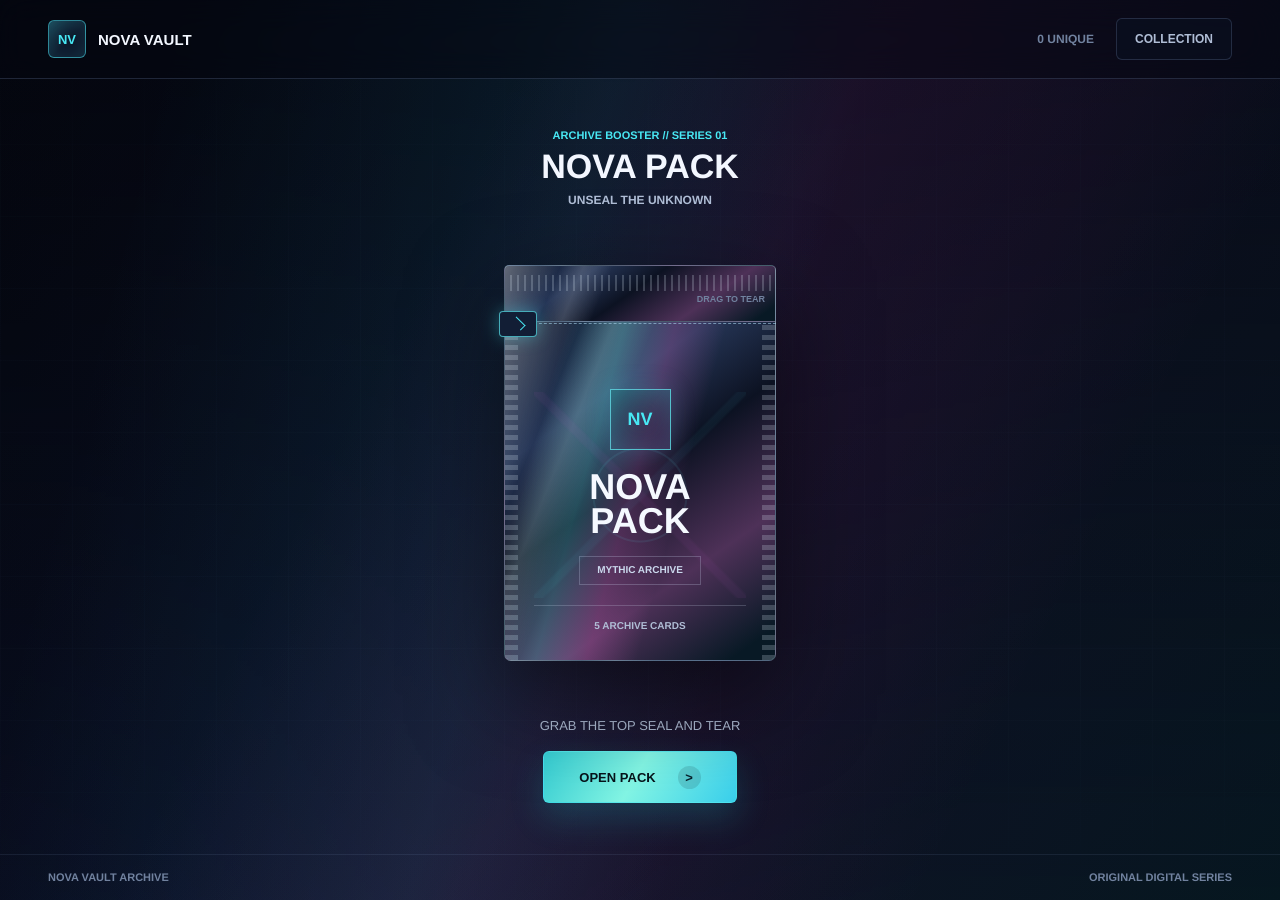
==== commit 07d4c35e: "Refine tactile Nova pack reveal" ====
--- a/index.html
+++ b/index.html
@@ -5,7 +5,7 @@
     <meta name="viewport" content="width=device-width, initial-scale=1.0" />
     <meta name="theme-color" content="#060912" />
     <title>NOVA VAULT | Digital Pack Opening</title>
-    <script type="module">(function(){const w=document.createElement("link").relList;if(w&&w.supports&&w.supports("modulepreload"))return;for(const R of document.querySelectorAll('link[rel="modulepreload"]'))T(R);new MutationObserver(R=>{for(const z of R)if(z.type==="childList")for(const D of z.addedNodes)D.tagName==="LINK"&&D.rel==="modulepreload"&&T(D)}).observe(document,{childList:!0,subtree:!0});function d(R){const z={};return R.integrity&&(z.integrity=R.integrity),R.referrerPolicy&&(z.referrerPolicy=R.referrerPolicy),R.crossOrigin==="use-credentials"?z.credentials="include":R.crossOrigin==="anonymous"?z.credentials="omit":z.credentials="same-origin",z}function T(R){if(R.ep)return;R.ep=!0;const z=d(R);fetch(R.href,z)}})();var _o={exports:{}},kr={},jo={exports:{}},G={};/**
+    <script type="module">(function(){const w=document.createElement("link").relList;if(w&&w.supports&&w.supports("modulepreload"))return;for(const L of document.querySelectorAll('link[rel="modulepreload"]'))R(L);new MutationObserver(L=>{for(const I of L)if(I.type==="childList")for(const A of I.addedNodes)A.tagName==="LINK"&&A.rel==="modulepreload"&&R(A)}).observe(document,{childList:!0,subtree:!0});function f(L){const I={};return L.integrity&&(I.integrity=L.integrity),L.referrerPolicy&&(I.referrerPolicy=L.referrerPolicy),L.crossOrigin==="use-credentials"?I.credentials="include":L.crossOrigin==="anonymous"?I.credentials="omit":I.credentials="same-origin",I}function R(L){if(L.ep)return;L.ep=!0;const I=f(L);fetch(L.href,I)}})();var _o={exports:{}},kr={},To={exports:{}},G={};/**
  * @license React
  * react.production.min.js
  *
@@ -13,7 +13,7 @@
  *
  * This source code is licensed under the MIT license found in the
  * LICENSE file in the root directory of this source tree.
- */var ja;function Vf(){if(ja)return G;ja=1;var y=Symbol.for("react.element"),w=Symbol.for("react.portal"),d=Symbol.for("react.fragment"),T=Symbol.for("react.strict_mode"),R=Symbol.for("react.profiler"),z=Symbol.for("react.provider"),D=Symbol.for("react.context"),B=Symbol.for("react.forward_ref"),I=Symbol.for("react.suspense"),$=Symbol.for("react.memo"),H=Symbol.for("react.lazy"),Q=Symbol.iterator;function O(f){return f===null||typeof f!="object"?null:(f=Q&&f[Q]||f["@@iterator"],typeof f=="function"?f:null)}var K={isMounted:function(){return!1},enqueueForceUpdate:function(){},enqueueReplaceState:function(){},enqueueSetState:function(){}},X=Object.assign,V={};function Z(f,g,W){this.props=f,this.context=g,this.refs=V,this.updater=W||K}Z.prototype.isReactComponent={},Z.prototype.setState=function(f,g){if(typeof f!="object"&&typeof f!="function"&&f!=null)throw Error("setState(...): takes an object of state variables to update or a function which returns an object of state variables.");this.updater.enqueueSetState(this,f,g,"setState")},Z.prototype.forceUpdate=function(f){this.updater.enqueueForceUpdate(this,f,"forceUpdate")};function Ge(){}Ge.prototype=Z.prototype;function Ue(f,g,W){this.props=f,this.context=g,this.refs=V,this.updater=W||K}var De=Ue.prototype=new Ge;De.constructor=Ue,X(De,Z.prototype),De.isPureReactComponent=!0;var ve=Array.isArray,Ve=Object.prototype.hasOwnProperty,Ce={current:null},Te={key:!0,ref:!0,__self:!0,__source:!0};function Ne(f,g,W){var Y,q={},b=null,ie=null;if(g!=null)for(Y in g.ref!==void 0&&(ie=g.ref),g.key!==void 0&&(b=""+g.key),g)Ve.call(g,Y)&&!Te.hasOwnProperty(Y)&&(q[Y]=g[Y]);var te=arguments.length-2;if(te===1)q.children=W;else if(1<te){for(var ce=Array(te),Ye=0;Ye<te;Ye++)ce[Ye]=arguments[Ye+2];q.children=ce}if(f&&f.defaultProps)for(Y in te=f.defaultProps,te)q[Y]===void 0&&(q[Y]=te[Y]);return{$$typeof:y,type:f,key:b,ref:ie,props:q,_owner:Ce.current}}function ht(f,g){return{$$typeof:y,type:f.type,key:g,ref:f.ref,props:f.props,_owner:f._owner}}function be(f){return typeof f=="object"&&f!==null&&f.$$typeof===y}function ut(f){var g={"=":"=0",":":"=2"};return"$"+f.replace(/[=:]/g,function(W){return g[W]})}var et=/\/+/g;function ae(f,g){return typeof f=="object"&&f!==null&&f.key!=null?ut(""+f.key):g.toString(36)}function Re(f,g,W,Y,q){var b=typeof f;(b==="undefined"||b==="boolean")&&(f=null);var ie=!1;if(f===null)ie=!0;else switch(b){case"string":case"number":ie=!0;break;case"object":switch(f.$$typeof){case y:case w:ie=!0}}if(ie)return ie=f,q=q(ie),f=Y===""?"."+ae(ie,0):Y,ve(q)?(W="",f!=null&&(W=f.replace(et,"$&/")+"/"),Re(q,g,W,"",function(Ye){return Ye})):q!=null&&(be(q)&&(q=ht(q,W+(!q.key||ie&&ie.key===q.key?"":(""+q.key).replace(et,"$&/")+"/")+f)),g.push(q)),1;if(ie=0,Y=Y===""?".":Y+":",ve(f))for(var te=0;te<f.length;te++){b=f[te];var ce=Y+ae(b,te);ie+=Re(b,g,W,ce,q)}else if(ce=O(f),typeof ce=="function")for(f=ce.call(f),te=0;!(b=f.next()).done;)b=b.value,ce=Y+ae(b,te++),ie+=Re(b,g,W,ce,q);else if(b==="object")throw g=String(f),Error("Objects are not valid as a React child (found: "+(g==="[object Object]"?"object with keys {"+Object.keys(f).join(", ")+"}":g)+"). If you meant to render a collection of children, use an array instead.");return ie}function Ae(f,g,W){if(f==null)return f;var Y=[],q=0;return Re(f,Y,"","",function(b){return g.call(W,b,q++)}),Y}function Pe(f){if(f._status===-1){var g=f._result;g=g(),g.then(function(W){(f._status===0||f._status===-1)&&(f._status=1,f._result=W)},function(W){(f._status===0||f._status===-1)&&(f._status=2,f._result=W)}),f._status===-1&&(f._status=0,f._result=g)}if(f._status===1)return f._result.default;throw f._result}var le={current:null},E={transition:null},F={ReactCurrentDispatcher:le,ReactCurrentBatchConfig:E,ReactCurrentOwner:Ce};function P(){throw Error("act(...) is not supported in production builds of React.")}return G.Children={map:Ae,forEach:function(f,g,W){Ae(f,function(){g.apply(this,arguments)},W)},count:function(f){var g=0;return Ae(f,function(){g++}),g},toArray:function(f){return Ae(f,function(g){return g})||[]},only:function(f){if(!be(f))throw Error("React.Children.only expected to receive a single React element child.");return f}},G.Component=Z,G.Fragment=d,G.Profiler=R,G.PureComponent=Ue,G.StrictMode=T,G.Suspense=I,G.__SECRET_INTERNALS_DO_NOT_USE_OR_YOU_WILL_BE_FIRED=F,G.act=P,G.cloneElement=function(f,g,W){if(f==null)throw Error("React.cloneElement(...): The argument must be a React element, but you passed "+f+".");var Y=X({},f.props),q=f.key,b=f.ref,ie=f._owner;if(g!=null){if(g.ref!==void 0&&(b=g.ref,ie=Ce.current),g.key!==void 0&&(q=""+g.key),f.type&&f.type.defaultProps)var te=f.type.defaultProps;for(ce in g)Ve.call(g,ce)&&!Te.hasOwnProperty(ce)&&(Y[ce]=g[ce]===void 0&&te!==void 0?te[ce]:g[ce])}var ce=arguments.length-2;if(ce===1)Y.children=W;else if(1<ce){te=Array(ce);for(var Ye=0;Ye<ce;Ye++)te[Ye]=arguments[Ye+2];Y.children=te}return{$$typeof:y,type:f.type,key:q,ref:b,props:Y,_owner:ie}},G.createContext=function(f){return f={$$typeof:D,_currentValue:f,_currentValue2:f,_threadCount:0,Provider:null,Consumer:null,_defaultValue:null,_globalName:null},f.Provider={$$typeof:z,_context:f},f.Consumer=f},G.createElement=Ne,G.createFactory=function(f){var g=Ne.bind(null,f);return g.type=f,g},G.createRef=function(){return{current:null}},G.forwardRef=function(f){return{$$typeof:B,render:f}},G.isValidElement=be,G.lazy=function(f){return{$$typeof:H,_payload:{_status:-1,_result:f},_init:Pe}},G.memo=function(f,g){return{$$typeof:$,type:f,compare:g===void 0?null:g}},G.startTransition=function(f){var g=E.transition;E.transition={};try{f()}finally{E.transition=g}},G.unstable_act=P,G.useCallback=function(f,g){return le.current.useCallback(f,g)},G.useContext=function(f){return le.current.useContext(f)},G.useDebugValue=function(){},G.useDeferredValue=function(f){return le.current.useDeferredValue(f)},G.useEffect=function(f,g){return le.current.useEffect(f,g)},G.useId=function(){return le.current.useId()},G.useImperativeHandle=function(f,g,W){return le.current.useImperativeHandle(f,g,W)},G.useInsertionEffect=function(f,g){return le.current.useInsertionEffect(f,g)},G.useLayoutEffect=function(f,g){return le.current.useLayoutEffect(f,g)},G.useMemo=function(f,g){return le.current.useMemo(f,g)},G.useReducer=function(f,g,W){return le.current.useReducer(f,g,W)},G.useRef=function(f){return le.current.useRef(f)},G.useState=function(f){return le.current.useState(f)},G.useSyncExternalStore=function(f,g,W){return le.current.useSyncExternalStore(f,g,W)},G.useTransition=function(){return le.current.useTransition()},G.version="18.3.1",G}var Ta;function Oo(){return Ta||(Ta=1,jo.exports=Vf()),jo.exports}/**
+ */var Ta;function Vf(){if(Ta)return G;Ta=1;var y=Symbol.for("react.element"),w=Symbol.for("react.portal"),f=Symbol.for("react.fragment"),R=Symbol.for("react.strict_mode"),L=Symbol.for("react.profiler"),I=Symbol.for("react.provider"),A=Symbol.for("react.context"),H=Symbol.for("react.forward_ref"),z=Symbol.for("react.suspense"),$=Symbol.for("react.memo"),W=Symbol.for("react.lazy"),Q=Symbol.iterator;function T(d){return d===null||typeof d!="object"?null:(d=Q&&d[Q]||d["@@iterator"],typeof d=="function"?d:null)}var X={isMounted:function(){return!1},enqueueForceUpdate:function(){},enqueueReplaceState:function(){},enqueueSetState:function(){}},ae=Object.assign,B={};function D(d,g,K){this.props=d,this.context=g,this.refs=B,this.updater=K||X}D.prototype.isReactComponent={},D.prototype.setState=function(d,g){if(typeof d!="object"&&typeof d!="function"&&d!=null)throw Error("setState(...): takes an object of state variables to update or a function which returns an object of state variables.");this.updater.enqueueSetState(this,d,g,"setState")},D.prototype.forceUpdate=function(d){this.updater.enqueueForceUpdate(this,d,"forceUpdate")};function de(){}de.prototype=D.prototype;function ze(d,g,K){this.props=d,this.context=g,this.refs=B,this.updater=K||X}var _e=ze.prototype=new de;_e.constructor=ze,ae(_e,D.prototype),_e.isPureReactComponent=!0;var ge=Array.isArray,Fe=Object.prototype.hasOwnProperty,Te={current:null},Oe={key:!0,ref:!0,__self:!0,__source:!0};function je(d,g,K){var Y,J={},q=null,re=null;if(g!=null)for(Y in g.ref!==void 0&&(re=g.ref),g.key!==void 0&&(q=""+g.key),g)Fe.call(g,Y)&&!Oe.hasOwnProperty(Y)&&(J[Y]=g[Y]);var ee=arguments.length-2;if(ee===1)J.children=K;else if(1<ee){for(var ce=Array(ee),Xe=0;Xe<ee;Xe++)ce[Xe]=arguments[Xe+2];J.children=ce}if(d&&d.defaultProps)for(Y in ee=d.defaultProps,ee)J[Y]===void 0&&(J[Y]=ee[Y]);return{$$typeof:y,type:d,key:q,ref:re,props:J,_owner:Te.current}}function mt(d,g){return{$$typeof:y,type:d.type,key:g,ref:d.ref,props:d.props,_owner:d._owner}}function ot(d){return typeof d=="object"&&d!==null&&d.$$typeof===y}function ht(d){var g={"=":"=0",":":"=2"};return"$"+d.replace(/[=:]/g,function(K){return g[K]})}var Be=/\/+/g;function Ue(d,g){return typeof d=="object"&&d!==null&&d.key!=null?ht(""+d.key):g.toString(36)}function ie(d,g,K,Y,J){var q=typeof d;(q==="undefined"||q==="boolean")&&(d=null);var re=!1;if(d===null)re=!0;else switch(q){case"string":case"number":re=!0;break;case"object":switch(d.$$typeof){case y:case w:re=!0}}if(re)return re=d,J=J(re),d=Y===""?"."+Ue(re,0):Y,ge(J)?(K="",d!=null&&(K=d.replace(Be,"$&/")+"/"),ie(J,g,K,"",function(Xe){return Xe})):J!=null&&(ot(J)&&(J=mt(J,K+(!J.key||re&&re.key===J.key?"":(""+J.key).replace(Be,"$&/")+"/")+d)),g.push(J)),1;if(re=0,Y=Y===""?".":Y+":",ge(d))for(var ee=0;ee<d.length;ee++){q=d[ee];var ce=Y+Ue(q,ee);re+=ie(q,g,K,ce,J)}else if(ce=T(d),typeof ce=="function")for(d=ce.call(d),ee=0;!(q=d.next()).done;)q=q.value,ce=Y+Ue(q,ee++),re+=ie(q,g,K,ce,J);else if(q==="object")throw g=String(d),Error("Objects are not valid as a React child (found: "+(g==="[object Object]"?"object with keys {"+Object.keys(d).join(", ")+"}":g)+"). If you meant to render a collection of children, use an array instead.");return re}function xe(d,g,K){if(d==null)return d;var Y=[],J=0;return ie(d,Y,"","",function(q){return g.call(K,q,J++)}),Y}function Ee(d){if(d._status===-1){var g=d._result;g=g(),g.then(function(K){(d._status===0||d._status===-1)&&(d._status=1,d._result=K)},function(K){(d._status===0||d._status===-1)&&(d._status=2,d._result=K)}),d._status===-1&&(d._status=0,d._result=g)}if(d._status===1)return d._result.default;throw d._result}var oe={current:null},E={transition:null},U={ReactCurrentDispatcher:oe,ReactCurrentBatchConfig:E,ReactCurrentOwner:Te};function P(){throw Error("act(...) is not supported in production builds of React.")}return G.Children={map:xe,forEach:function(d,g,K){xe(d,function(){g.apply(this,arguments)},K)},count:function(d){var g=0;return xe(d,function(){g++}),g},toArray:function(d){return xe(d,function(g){return g})||[]},only:function(d){if(!ot(d))throw Error("React.Children.only expected to receive a single React element child.");return d}},G.Component=D,G.Fragment=f,G.Profiler=L,G.PureComponent=ze,G.StrictMode=R,G.Suspense=z,G.__SECRET_INTERNALS_DO_NOT_USE_OR_YOU_WILL_BE_FIRED=U,G.act=P,G.cloneElement=function(d,g,K){if(d==null)throw Error("React.cloneElement(...): The argument must be a React element, but you passed "+d+".");var Y=ae({},d.props),J=d.key,q=d.ref,re=d._owner;if(g!=null){if(g.ref!==void 0&&(q=g.ref,re=Te.current),g.key!==void 0&&(J=""+g.key),d.type&&d.type.defaultProps)var ee=d.type.defaultProps;for(ce in g)Fe.call(g,ce)&&!Oe.hasOwnProperty(ce)&&(Y[ce]=g[ce]===void 0&&ee!==void 0?ee[ce]:g[ce])}var ce=arguments.length-2;if(ce===1)Y.children=K;else if(1<ce){ee=Array(ce);for(var Xe=0;Xe<ce;Xe++)ee[Xe]=arguments[Xe+2];Y.children=ee}return{$$typeof:y,type:d.type,key:J,ref:q,props:Y,_owner:re}},G.createContext=function(d){return d={$$typeof:A,_currentValue:d,_currentValue2:d,_threadCount:0,Provider:null,Consumer:null,_defaultValue:null,_globalName:null},d.Provider={$$typeof:I,_context:d},d.Consumer=d},G.createElement=je,G.createFactory=function(d){var g=je.bind(null,d);return g.type=d,g},G.createRef=function(){return{current:null}},G.forwardRef=function(d){return{$$typeof:H,render:d}},G.isValidElement=ot,G.lazy=function(d){return{$$typeof:W,_payload:{_status:-1,_result:d},_init:Ee}},G.memo=function(d,g){return{$$typeof:$,type:d,compare:g===void 0?null:g}},G.startTransition=function(d){var g=E.transition;E.transition={};try{d()}finally{E.transition=g}},G.unstable_act=P,G.useCallback=function(d,g){return oe.current.useCallback(d,g)},G.useContext=function(d){return oe.current.useContext(d)},G.useDebugValue=function(){},G.useDeferredValue=function(d){return oe.current.useDeferredValue(d)},G.useEffect=function(d,g){return oe.current.useEffect(d,g)},G.useId=function(){return oe.current.useId()},G.useImperativeHandle=function(d,g,K){return oe.current.useImperativeHandle(d,g,K)},G.useInsertionEffect=function(d,g){return oe.current.useInsertionEffect(d,g)},G.useLayoutEffect=function(d,g){return oe.current.useLayoutEffect(d,g)},G.useMemo=function(d,g){return oe.current.useMemo(d,g)},G.useReducer=function(d,g,K){return oe.current.useReducer(d,g,K)},G.useRef=function(d){return oe.current.useRef(d)},G.useState=function(d){return oe.current.useState(d)},G.useSyncExternalStore=function(d,g,K){return oe.current.useSyncExternalStore(d,g,K)},G.useTransition=function(){return oe.current.useTransition()},G.version="18.3.1",G}var ja;function Oo(){return ja||(ja=1,To.exports=Vf()),To.exports}/**
  * @license React
  * react-jsx-runtime.production.min.js
  *
@@ -21,7 +21,7 @@
  *
  * This source code is licensed under the MIT license found in the
  * LICENSE file in the root directory of this source tree.
- */var Ra;function $f(){if(Ra)return kr;Ra=1;var y=Oo(),w=Symbol.for("react.element"),d=Symbol.for("react.fragment"),T=Object.prototype.hasOwnProperty,R=y.__SECRET_INTERNALS_DO_NOT_USE_OR_YOU_WILL_BE_FIRED.ReactCurrentOwner,z={key:!0,ref:!0,__self:!0,__source:!0};function D(B,I,$){var H,Q={},O=null,K=null;$!==void 0&&(O=""+$),I.key!==void 0&&(O=""+I.key),I.ref!==void 0&&(K=I.ref);for(H in I)T.call(I,H)&&!z.hasOwnProperty(H)&&(Q[H]=I[H]);if(B&&B.defaultProps)for(H in I=B.defaultProps,I)Q[H]===void 0&&(Q[H]=I[H]);return{$$typeof:w,type:B,key:O,ref:K,props:Q,_owner:R.current}}return kr.Fragment=d,kr.jsx=D,kr.jsxs=D,kr}var La;function Bf(){return La||(La=1,_o.exports=$f()),_o.exports}var c=Bf(),re=Oo(),zl={},To={exports:{}},Ke={},Ro={exports:{}},Lo={};/**
+ */var Ra;function $f(){if(Ra)return kr;Ra=1;var y=Oo(),w=Symbol.for("react.element"),f=Symbol.for("react.fragment"),R=Object.prototype.hasOwnProperty,L=y.__SECRET_INTERNALS_DO_NOT_USE_OR_YOU_WILL_BE_FIRED.ReactCurrentOwner,I={key:!0,ref:!0,__self:!0,__source:!0};function A(H,z,$){var W,Q={},T=null,X=null;$!==void 0&&(T=""+$),z.key!==void 0&&(T=""+z.key),z.ref!==void 0&&(X=z.ref);for(W in z)R.call(z,W)&&!I.hasOwnProperty(W)&&(Q[W]=z[W]);if(H&&H.defaultProps)for(W in z=H.defaultProps,z)Q[W]===void 0&&(Q[W]=z[W]);return{$$typeof:w,type:H,key:T,ref:X,props:Q,_owner:L.current}}return kr.Fragment=f,kr.jsx=A,kr.jsxs=A,kr}var La;function Bf(){return La||(La=1,_o.exports=$f()),_o.exports}var c=Bf(),ne=Oo(),zl={},jo={exports:{}},Ye={},Ro={exports:{}},Lo={};/**
  * @license React
  * scheduler.production.min.js
  *
@@ -29,7 +29,7 @@
  *
  * This source code is licensed under the MIT license found in the
  * LICENSE file in the root directory of this source tree.
- */var za;function Hf(){return za||(za=1,(function(y){function w(E,F){var P=E.length;E.push(F);e:for(;0<P;){var f=P-1>>>1,g=E[f];if(0<R(g,F))E[f]=F,E[P]=g,P=f;else break e}}function d(E){return E.length===0?null:E[0]}function T(E){if(E.length===0)return null;var F=E[0],P=E.pop();if(P!==F){E[0]=P;e:for(var f=0,g=E.length,W=g>>>1;f<W;){var Y=2*(f+1)-1,q=E[Y],b=Y+1,ie=E[b];if(0>R(q,P))b<g&&0>R(ie,q)?(E[f]=ie,E[b]=P,f=b):(E[f]=q,E[Y]=P,f=Y);else if(b<g&&0>R(ie,P))E[f]=ie,E[b]=P,f=b;else break e}}return F}function R(E,F){var P=E.sortIndex-F.sortIndex;return P!==0?P:E.id-F.id}if(typeof performance=="object"&&typeof performance.now=="function"){var z=performance;y.unstable_now=function(){return z.now()}}else{var D=Date,B=D.now();y.unstable_now=function(){return D.now()-B}}var I=[],$=[],H=1,Q=null,O=3,K=!1,X=!1,V=!1,Z=typeof setTimeout=="function"?setTimeout:null,Ge=typeof clearTimeout=="function"?clearTimeout:null,Ue=typeof setImmediate<"u"?setImmediate:null;typeof navigator<"u"&&navigator.scheduling!==void 0&&navigator.scheduling.isInputPending!==void 0&&navigator.scheduling.isInputPending.bind(navigator.scheduling);function De(E){for(var F=d($);F!==null;){if(F.callback===null)T($);else if(F.startTime<=E)T($),F.sortIndex=F.expirationTime,w(I,F);else break;F=d($)}}function ve(E){if(V=!1,De(E),!X)if(d(I)!==null)X=!0,Pe(Ve);else{var F=d($);F!==null&&le(ve,F.startTime-E)}}function Ve(E,F){X=!1,V&&(V=!1,Ge(Ne),Ne=-1),K=!0;var P=O;try{for(De(F),Q=d(I);Q!==null&&(!(Q.expirationTime>F)||E&&!ut());){var f=Q.callback;if(typeof f=="function"){Q.callback=null,O=Q.priorityLevel;var g=f(Q.expirationTime<=F);F=y.unstable_now(),typeof g=="function"?Q.callback=g:Q===d(I)&&T(I),De(F)}else T(I);Q=d(I)}if(Q!==null)var W=!0;else{var Y=d($);Y!==null&&le(ve,Y.startTime-F),W=!1}return W}finally{Q=null,O=P,K=!1}}var Ce=!1,Te=null,Ne=-1,ht=5,be=-1;function ut(){return!(y.unstable_now()-be<ht)}function et(){if(Te!==null){var E=y.unstable_now();be=E;var F=!0;try{F=Te(!0,E)}finally{F?ae():(Ce=!1,Te=null)}}else Ce=!1}var ae;if(typeof Ue=="function")ae=function(){Ue(et)};else if(typeof MessageChannel<"u"){var Re=new MessageChannel,Ae=Re.port2;Re.port1.onmessage=et,ae=function(){Ae.postMessage(null)}}else ae=function(){Z(et,0)};function Pe(E){Te=E,Ce||(Ce=!0,ae())}function le(E,F){Ne=Z(function(){E(y.unstable_now())},F)}y.unstable_IdlePriority=5,y.unstable_ImmediatePriority=1,y.unstable_LowPriority=4,y.unstable_NormalPriority=3,y.unstable_Profiling=null,y.unstable_UserBlockingPriority=2,y.unstable_cancelCallback=function(E){E.callback=null},y.unstable_continueExecution=function(){X||K||(X=!0,Pe(Ve))},y.unstable_forceFrameRate=function(E){0>E||125<E?console.error("forceFrameRate takes a positive int between 0 and 125, forcing frame rates higher than 125 fps is not supported"):ht=0<E?Math.floor(1e3/E):5},y.unstable_getCurrentPriorityLevel=function(){return O},y.unstable_getFirstCallbackNode=function(){return d(I)},y.unstable_next=function(E){switch(O){case 1:case 2:case 3:var F=3;break;default:F=O}var P=O;O=F;try{return E()}finally{O=P}},y.unstable_pauseExecution=function(){},y.unstable_requestPaint=function(){},y.unstable_runWithPriority=function(E,F){switch(E){case 1:case 2:case 3:case 4:case 5:break;default:E=3}var P=O;O=E;try{return F()}finally{O=P}},y.unstable_scheduleCallback=function(E,F,P){var f=y.unstable_now();switch(typeof P=="object"&&P!==null?(P=P.delay,P=typeof P=="number"&&0<P?f+P:f):P=f,E){case 1:var g=-1;break;case 2:g=250;break;case 5:g=1073741823;break;case 4:g=1e4;break;default:g=5e3}return g=P+g,E={id:H++,callback:F,priorityLevel:E,startTime:P,expirationTime:g,sortIndex:-1},P>f?(E.sortIndex=P,w($,E),d(I)===null&&E===d($)&&(V?(Ge(Ne),Ne=-1):V=!0,le(ve,P-f))):(E.sortIndex=g,w(I,E),X||K||(X=!0,Pe(Ve))),E},y.unstable_shouldYield=ut,y.unstable_wrapCallback=function(E){var F=O;return function(){var P=O;O=F;try{return E.apply(this,arguments)}finally{O=P}}}})(Lo)),Lo}var Oa;function Wf(){return Oa||(Oa=1,Ro.exports=Hf()),Ro.exports}/**
+ */var za;function Hf(){return za||(za=1,(function(y){function w(E,U){var P=E.length;E.push(U);e:for(;0<P;){var d=P-1>>>1,g=E[d];if(0<L(g,U))E[d]=U,E[P]=g,P=d;else break e}}function f(E){return E.length===0?null:E[0]}function R(E){if(E.length===0)return null;var U=E[0],P=E.pop();if(P!==U){E[0]=P;e:for(var d=0,g=E.length,K=g>>>1;d<K;){var Y=2*(d+1)-1,J=E[Y],q=Y+1,re=E[q];if(0>L(J,P))q<g&&0>L(re,J)?(E[d]=re,E[q]=P,d=q):(E[d]=J,E[Y]=P,d=Y);else if(q<g&&0>L(re,P))E[d]=re,E[q]=P,d=q;else break e}}return U}function L(E,U){var P=E.sortIndex-U.sortIndex;return P!==0?P:E.id-U.id}if(typeof performance=="object"&&typeof performance.now=="function"){var I=performance;y.unstable_now=function(){return I.now()}}else{var A=Date,H=A.now();y.unstable_now=function(){return A.now()-H}}var z=[],$=[],W=1,Q=null,T=3,X=!1,ae=!1,B=!1,D=typeof setTimeout=="function"?setTimeout:null,de=typeof clearTimeout=="function"?clearTimeout:null,ze=typeof setImmediate<"u"?setImmediate:null;typeof navigator<"u"&&navigator.scheduling!==void 0&&navigator.scheduling.isInputPending!==void 0&&navigator.scheduling.isInputPending.bind(navigator.scheduling);function _e(E){for(var U=f($);U!==null;){if(U.callback===null)R($);else if(U.startTime<=E)R($),U.sortIndex=U.expirationTime,w(z,U);else break;U=f($)}}function ge(E){if(B=!1,_e(E),!ae)if(f(z)!==null)ae=!0,Ee(Fe);else{var U=f($);U!==null&&oe(ge,U.startTime-E)}}function Fe(E,U){ae=!1,B&&(B=!1,de(je),je=-1),X=!0;var P=T;try{for(_e(U),Q=f(z);Q!==null&&(!(Q.expirationTime>U)||E&&!ht());){var d=Q.callback;if(typeof d=="function"){Q.callback=null,T=Q.priorityLevel;var g=d(Q.expirationTime<=U);U=y.unstable_now(),typeof g=="function"?Q.callback=g:Q===f(z)&&R(z),_e(U)}else R(z);Q=f(z)}if(Q!==null)var K=!0;else{var Y=f($);Y!==null&&oe(ge,Y.startTime-U),K=!1}return K}finally{Q=null,T=P,X=!1}}var Te=!1,Oe=null,je=-1,mt=5,ot=-1;function ht(){return!(y.unstable_now()-ot<mt)}function Be(){if(Oe!==null){var E=y.unstable_now();ot=E;var U=!0;try{U=Oe(!0,E)}finally{U?Ue():(Te=!1,Oe=null)}}else Te=!1}var Ue;if(typeof ze=="function")Ue=function(){ze(Be)};else if(typeof MessageChannel<"u"){var ie=new MessageChannel,xe=ie.port2;ie.port1.onmessage=Be,Ue=function(){xe.postMessage(null)}}else Ue=function(){D(Be,0)};function Ee(E){Oe=E,Te||(Te=!0,Ue())}function oe(E,U){je=D(function(){E(y.unstable_now())},U)}y.unstable_IdlePriority=5,y.unstable_ImmediatePriority=1,y.unstable_LowPriority=4,y.unstable_NormalPriority=3,y.unstable_Profiling=null,y.unstable_UserBlockingPriority=2,y.unstable_cancelCallback=function(E){E.callback=null},y.unstable_continueExecution=function(){ae||X||(ae=!0,Ee(Fe))},y.unstable_forceFrameRate=function(E){0>E||125<E?console.error("forceFrameRate takes a positive int between 0 and 125, forcing frame rates higher than 125 fps is not supported"):mt=0<E?Math.floor(1e3/E):5},y.unstable_getCurrentPriorityLevel=function(){return T},y.unstable_getFirstCallbackNode=function(){return f(z)},y.unstable_next=function(E){switch(T){case 1:case 2:case 3:var U=3;break;default:U=T}var P=T;T=U;try{return E()}finally{T=P}},y.unstable_pauseExecution=function(){},y.unstable_requestPaint=function(){},y.unstable_runWithPriority=function(E,U){switch(E){case 1:case 2:case 3:case 4:case 5:break;default:E=3}var P=T;T=E;try{return U()}finally{T=P}},y.unstable_scheduleCallback=function(E,U,P){var d=y.unstable_now();switch(typeof P=="object"&&P!==null?(P=P.delay,P=typeof P=="number"&&0<P?d+P:d):P=d,E){case 1:var g=-1;break;case 2:g=250;break;case 5:g=1073741823;break;case 4:g=1e4;break;default:g=5e3}return g=P+g,E={id:W++,callback:U,priorityLevel:E,startTime:P,expirationTime:g,sortIndex:-1},P>d?(E.sortIndex=P,w($,E),f(z)===null&&E===f($)&&(B?(de(je),je=-1):B=!0,oe(ge,P-d))):(E.sortIndex=g,w(z,E),ae||X||(ae=!0,Ee(Fe))),E},y.unstable_shouldYield=ht,y.unstable_wrapCallback=function(E){var U=T;return function(){var P=T;T=U;try{return E.apply(this,arguments)}finally{T=P}}}})(Lo)),Lo}var Oa;function Wf(){return Oa||(Oa=1,Ro.exports=Hf()),Ro.exports}/**
  * @license React
  * react-dom.production.min.js
  *
@@ -37,16 +37,16 @@
  *
  * This source code is licensed under the MIT license found in the
  * LICENSE file in the root directory of this source tree.
- */var Ia;function Qf(){if(Ia)return Ke;Ia=1;var y=Oo(),w=Wf();function d(e){for(var t="https://reactjs.org/docs/error-decoder.html?invariant="+e,n=1;n<arguments.length;n++)t+="&args[]="+encodeURIComponent(arguments[n]);return"Minified React error #"+e+"; visit "+t+" for the full message or use the non-minified dev environment for full errors and additional helpful warnings."}var T=new Set,R={};function z(e,t){D(e,t),D(e+"Capture",t)}function D(e,t){for(R[e]=t,e=0;e<t.length;e++)T.add(t[e])}var B=!(typeof window>"u"||typeof window.document>"u"||typeof window.document.createElement>"u"),I=Object.prototype.hasOwnProperty,$=/^[:A-Z_a-z\u00C0-\u00D6\u00D8-\u00F6\u00F8-\u02FF\u0370-\u037D\u037F-\u1FFF\u200C-\u200D\u2070-\u218F\u2C00-\u2FEF\u3001-\uD7FF\uF900-\uFDCF\uFDF0-\uFFFD][:A-Z_a-z\u00C0-\u00D6\u00D8-\u00F6\u00F8-\u02FF\u0370-\u037D\u037F-\u1FFF\u200C-\u200D\u2070-\u218F\u2C00-\u2FEF\u3001-\uD7FF\uF900-\uFDCF\uFDF0-\uFFFD\-.0-9\u00B7\u0300-\u036F\u203F-\u2040]*$/,H={},Q={};function O(e){return I.call(Q,e)?!0:I.call(H,e)?!1:$.test(e)?Q[e]=!0:(H[e]=!0,!1)}function K(e,t,n,r){if(n!==null&&n.type===0)return!1;switch(typeof t){case"function":case"symbol":return!0;case"boolean":return r?!1:n!==null?!n.acceptsBooleans:(e=e.toLowerCase().slice(0,5),e!=="data-"&&e!=="aria-");default:return!1}}function X(e,t,n,r){if(t===null||typeof t>"u"||K(e,t,n,r))return!0;if(r)return!1;if(n!==null)switch(n.type){case 3:return!t;case 4:return t===!1;case 5:return isNaN(t);case 6:return isNaN(t)||1>t}return!1}function V(e,t,n,r,l,i,o){this.acceptsBooleans=t===2||t===3||t===4,this.attributeName=r,this.attributeNamespace=l,this.mustUseProperty=n,this.propertyName=e,this.type=t,this.sanitizeURL=i,this.removeEmptyString=o}var Z={};"children dangerouslySetInnerHTML defaultValue defaultChecked innerHTML suppressContentEditableWarning suppressHydrationWarning style".split(" ").forEach(function(e){Z[e]=new V(e,0,!1,e,null,!1,!1)}),[["acceptCharset","accept-charset"],["className","class"],["htmlFor","for"],["httpEquiv","http-equiv"]].forEach(function(e){var t=e[0];Z[t]=new V(t,1,!1,e[1],null,!1,!1)}),["contentEditable","draggable","spellCheck","value"].forEach(function(e){Z[e]=new V(e,2,!1,e.toLowerCase(),null,!1,!1)}),["autoReverse","externalResourcesRequired","focusable","preserveAlpha"].forEach(function(e){Z[e]=new V(e,2,!1,e,null,!1,!1)}),"allowFullScreen async autoFocus autoPlay controls default defer disabled disablePictureInPicture disableRemotePlayback formNoValidate hidden loop noModule noValidate open playsInline readOnly required reversed scoped seamless itemScope".split(" ").forEach(function(e){Z[e]=new V(e,3,!1,e.toLowerCase(),null,!1,!1)}),["checked","multiple","muted","selected"].forEach(function(e){Z[e]=new V(e,3,!0,e,null,!1,!1)}),["capture","download"].forEach(function(e){Z[e]=new V(e,4,!1,e,null,!1,!1)}),["cols","rows","size","span"].forEach(function(e){Z[e]=new V(e,6,!1,e,null,!1,!1)}),["rowSpan","start"].forEach(function(e){Z[e]=new V(e,5,!1,e.toLowerCase(),null,!1,!1)});var Ge=/[\-:]([a-z])/g;function Ue(e){return e[1].toUpperCase()}"accent-height alignment-baseline arabic-form baseline-shift cap-height clip-path clip-rule color-interpolation color-interpolation-filters color-profile color-rendering dominant-baseline enable-background fill-opacity fill-rule flood-color flood-opacity font-family font-size font-size-adjust font-stretch font-style font-variant font-weight glyph-name glyph-orientation-horizontal glyph-orientation-vertical horiz-adv-x horiz-origin-x image-rendering letter-spacing lighting-color marker-end marker-mid marker-start overline-position overline-thickness paint-order panose-1 pointer-events rendering-intent shape-rendering stop-color stop-opacity strikethrough-position strikethrough-thickness stroke-dasharray stroke-dashoffset stroke-linecap stroke-linejoin stroke-miterlimit stroke-opacity stroke-width text-anchor text-decoration text-rendering underline-position underline-thickness unicode-bidi unicode-range units-per-em v-alphabetic v-hanging v-ideographic v-mathematical vector-effect vert-adv-y vert-origin-x vert-origin-y word-spacing writing-mode xmlns:xlink x-height".split(" ").forEach(function(e){var t=e.replace(Ge,Ue);Z[t]=new V(t,1,!1,e,null,!1,!1)}),"xlink:actuate xlink:arcrole xlink:role xlink:show xlink:title xlink:type".split(" ").forEach(function(e){var t=e.replace(Ge,Ue);Z[t]=new V(t,1,!1,e,"http://www.w3.org/1999/xlink",!1,!1)}),["xml:base","xml:lang","xml:space"].forEach(function(e){var t=e.replace(Ge,Ue);Z[t]=new V(t,1,!1,e,"http://www.w3.org/XML/1998/namespace",!1,!1)}),["tabIndex","crossOrigin"].forEach(function(e){Z[e]=new V(e,1,!1,e.toLowerCase(),null,!1,!1)}),Z.xlinkHref=new V("xlinkHref",1,!1,"xlink:href","http://www.w3.org/1999/xlink",!0,!1),["src","href","action","formAction"].forEach(function(e){Z[e]=new V(e,1,!1,e.toLowerCase(),null,!0,!0)});function De(e,t,n,r){var l=Z.hasOwnProperty(t)?Z[t]:null;(l!==null?l.type!==0:r||!(2<t.length)||t[0]!=="o"&&t[0]!=="O"||t[1]!=="n"&&t[1]!=="N")&&(X(t,n,l,r)&&(n=null),r||l===null?O(t)&&(n===null?e.removeAttribute(t):e.setAttribute(t,""+n)):l.mustUseProperty?e[l.propertyName]=n===null?l.type===3?!1:"":n:(t=l.attributeName,r=l.attributeNamespace,n===null?e.removeAttribute(t):(l=l.type,n=l===3||l===4&&n===!0?"":""+n,r?e.setAttributeNS(r,t,n):e.setAttribute(t,n))))}var ve=y.__SECRET_INTERNALS_DO_NOT_USE_OR_YOU_WILL_BE_FIRED,Ve=Symbol.for("react.element"),Ce=Symbol.for("react.portal"),Te=Symbol.for("react.fragment"),Ne=Symbol.for("react.strict_mode"),ht=Symbol.for("react.profiler"),be=Symbol.for("react.provider"),ut=Symbol.for("react.context"),et=Symbol.for("react.forward_ref"),ae=Symbol.for("react.suspense"),Re=Symbol.for("react.suspense_list"),Ae=Symbol.for("react.memo"),Pe=Symbol.for("react.lazy"),le=Symbol.for("react.offscreen"),E=Symbol.iterator;function F(e){return e===null||typeof e!="object"?null:(e=E&&e[E]||e["@@iterator"],typeof e=="function"?e:null)}var P=Object.assign,f;function g(e){if(f===void 0)try{throw Error()}catch(n){var t=n.stack.trim().match(/\n( *(at )?)/);f=t&&t[1]||""}return`
-`+f+e}var W=!1;function Y(e,t){if(!e||W)return"";W=!0;var n=Error.prepareStackTrace;Error.prepareStackTrace=void 0;try{if(t)if(t=function(){throw Error()},Object.defineProperty(t.prototype,"props",{set:function(){throw Error()}}),typeof Reflect=="object"&&Reflect.construct){try{Reflect.construct(t,[])}catch(h){var r=h}Reflect.construct(e,[],t)}else{try{t.call()}catch(h){r=h}e.call(t.prototype)}else{try{throw Error()}catch(h){r=h}e()}}catch(h){if(h&&r&&typeof h.stack=="string"){for(var l=h.stack.split(`
+ */var Ia;function Qf(){if(Ia)return Ye;Ia=1;var y=Oo(),w=Wf();function f(e){for(var t="https://reactjs.org/docs/error-decoder.html?invariant="+e,n=1;n<arguments.length;n++)t+="&args[]="+encodeURIComponent(arguments[n]);return"Minified React error #"+e+"; visit "+t+" for the full message or use the non-minified dev environment for full errors and additional helpful warnings."}var R=new Set,L={};function I(e,t){A(e,t),A(e+"Capture",t)}function A(e,t){for(L[e]=t,e=0;e<t.length;e++)R.add(t[e])}var H=!(typeof window>"u"||typeof window.document>"u"||typeof window.document.createElement>"u"),z=Object.prototype.hasOwnProperty,$=/^[:A-Z_a-z\u00C0-\u00D6\u00D8-\u00F6\u00F8-\u02FF\u0370-\u037D\u037F-\u1FFF\u200C-\u200D\u2070-\u218F\u2C00-\u2FEF\u3001-\uD7FF\uF900-\uFDCF\uFDF0-\uFFFD][:A-Z_a-z\u00C0-\u00D6\u00D8-\u00F6\u00F8-\u02FF\u0370-\u037D\u037F-\u1FFF\u200C-\u200D\u2070-\u218F\u2C00-\u2FEF\u3001-\uD7FF\uF900-\uFDCF\uFDF0-\uFFFD\-.0-9\u00B7\u0300-\u036F\u203F-\u2040]*$/,W={},Q={};function T(e){return z.call(Q,e)?!0:z.call(W,e)?!1:$.test(e)?Q[e]=!0:(W[e]=!0,!1)}function X(e,t,n,r){if(n!==null&&n.type===0)return!1;switch(typeof t){case"function":case"symbol":return!0;case"boolean":return r?!1:n!==null?!n.acceptsBooleans:(e=e.toLowerCase().slice(0,5),e!=="data-"&&e!=="aria-");default:return!1}}function ae(e,t,n,r){if(t===null||typeof t>"u"||X(e,t,n,r))return!0;if(r)return!1;if(n!==null)switch(n.type){case 3:return!t;case 4:return t===!1;case 5:return isNaN(t);case 6:return isNaN(t)||1>t}return!1}function B(e,t,n,r,l,i,o){this.acceptsBooleans=t===2||t===3||t===4,this.attributeName=r,this.attributeNamespace=l,this.mustUseProperty=n,this.propertyName=e,this.type=t,this.sanitizeURL=i,this.removeEmptyString=o}var D={};"children dangerouslySetInnerHTML defaultValue defaultChecked innerHTML suppressContentEditableWarning suppressHydrationWarning style".split(" ").forEach(function(e){D[e]=new B(e,0,!1,e,null,!1,!1)}),[["acceptCharset","accept-charset"],["className","class"],["htmlFor","for"],["httpEquiv","http-equiv"]].forEach(function(e){var t=e[0];D[t]=new B(t,1,!1,e[1],null,!1,!1)}),["contentEditable","draggable","spellCheck","value"].forEach(function(e){D[e]=new B(e,2,!1,e.toLowerCase(),null,!1,!1)}),["autoReverse","externalResourcesRequired","focusable","preserveAlpha"].forEach(function(e){D[e]=new B(e,2,!1,e,null,!1,!1)}),"allowFullScreen async autoFocus autoPlay controls default defer disabled disablePictureInPicture disableRemotePlayback formNoValidate hidden loop noModule noValidate open playsInline readOnly required reversed scoped seamless itemScope".split(" ").forEach(function(e){D[e]=new B(e,3,!1,e.toLowerCase(),null,!1,!1)}),["checked","multiple","muted","selected"].forEach(function(e){D[e]=new B(e,3,!0,e,null,!1,!1)}),["capture","download"].forEach(function(e){D[e]=new B(e,4,!1,e,null,!1,!1)}),["cols","rows","size","span"].forEach(function(e){D[e]=new B(e,6,!1,e,null,!1,!1)}),["rowSpan","start"].forEach(function(e){D[e]=new B(e,5,!1,e.toLowerCase(),null,!1,!1)});var de=/[\-:]([a-z])/g;function ze(e){return e[1].toUpperCase()}"accent-height alignment-baseline arabic-form baseline-shift cap-height clip-path clip-rule color-interpolation color-interpolation-filters color-profile color-rendering dominant-baseline enable-background fill-opacity fill-rule flood-color flood-opacity font-family font-size font-size-adjust font-stretch font-style font-variant font-weight glyph-name glyph-orientation-horizontal glyph-orientation-vertical horiz-adv-x horiz-origin-x image-rendering letter-spacing lighting-color marker-end marker-mid marker-start overline-position overline-thickness paint-order panose-1 pointer-events rendering-intent shape-rendering stop-color stop-opacity strikethrough-position strikethrough-thickness stroke-dasharray stroke-dashoffset stroke-linecap stroke-linejoin stroke-miterlimit stroke-opacity stroke-width text-anchor text-decoration text-rendering underline-position underline-thickness unicode-bidi unicode-range units-per-em v-alphabetic v-hanging v-ideographic v-mathematical vector-effect vert-adv-y vert-origin-x vert-origin-y word-spacing writing-mode xmlns:xlink x-height".split(" ").forEach(function(e){var t=e.replace(de,ze);D[t]=new B(t,1,!1,e,null,!1,!1)}),"xlink:actuate xlink:arcrole xlink:role xlink:show xlink:title xlink:type".split(" ").forEach(function(e){var t=e.replace(de,ze);D[t]=new B(t,1,!1,e,"http://www.w3.org/1999/xlink",!1,!1)}),["xml:base","xml:lang","xml:space"].forEach(function(e){var t=e.replace(de,ze);D[t]=new B(t,1,!1,e,"http://www.w3.org/XML/1998/namespace",!1,!1)}),["tabIndex","crossOrigin"].forEach(function(e){D[e]=new B(e,1,!1,e.toLowerCase(),null,!1,!1)}),D.xlinkHref=new B("xlinkHref",1,!1,"xlink:href","http://www.w3.org/1999/xlink",!0,!1),["src","href","action","formAction"].forEach(function(e){D[e]=new B(e,1,!1,e.toLowerCase(),null,!0,!0)});function _e(e,t,n,r){var l=D.hasOwnProperty(t)?D[t]:null;(l!==null?l.type!==0:r||!(2<t.length)||t[0]!=="o"&&t[0]!=="O"||t[1]!=="n"&&t[1]!=="N")&&(ae(t,n,l,r)&&(n=null),r||l===null?T(t)&&(n===null?e.removeAttribute(t):e.setAttribute(t,""+n)):l.mustUseProperty?e[l.propertyName]=n===null?l.type===3?!1:"":n:(t=l.attributeName,r=l.attributeNamespace,n===null?e.removeAttribute(t):(l=l.type,n=l===3||l===4&&n===!0?"":""+n,r?e.setAttributeNS(r,t,n):e.setAttribute(t,n))))}var ge=y.__SECRET_INTERNALS_DO_NOT_USE_OR_YOU_WILL_BE_FIRED,Fe=Symbol.for("react.element"),Te=Symbol.for("react.portal"),Oe=Symbol.for("react.fragment"),je=Symbol.for("react.strict_mode"),mt=Symbol.for("react.profiler"),ot=Symbol.for("react.provider"),ht=Symbol.for("react.context"),Be=Symbol.for("react.forward_ref"),Ue=Symbol.for("react.suspense"),ie=Symbol.for("react.suspense_list"),xe=Symbol.for("react.memo"),Ee=Symbol.for("react.lazy"),oe=Symbol.for("react.offscreen"),E=Symbol.iterator;function U(e){return e===null||typeof e!="object"?null:(e=E&&e[E]||e["@@iterator"],typeof e=="function"?e:null)}var P=Object.assign,d;function g(e){if(d===void 0)try{throw Error()}catch(n){var t=n.stack.trim().match(/\n( *(at )?)/);d=t&&t[1]||""}return`
+`+d+e}var K=!1;function Y(e,t){if(!e||K)return"";K=!0;var n=Error.prepareStackTrace;Error.prepareStackTrace=void 0;try{if(t)if(t=function(){throw Error()},Object.defineProperty(t.prototype,"props",{set:function(){throw Error()}}),typeof Reflect=="object"&&Reflect.construct){try{Reflect.construct(t,[])}catch(h){var r=h}Reflect.construct(e,[],t)}else{try{t.call()}catch(h){r=h}e.call(t.prototype)}else{try{throw Error()}catch(h){r=h}e()}}catch(h){if(h&&r&&typeof h.stack=="string"){for(var l=h.stack.split(`
 `),i=r.stack.split(`
 `),o=l.length-1,u=i.length-1;1<=o&&0<=u&&l[o]!==i[u];)u--;for(;1<=o&&0<=u;o--,u--)if(l[o]!==i[u]){if(o!==1||u!==1)do if(o--,u--,0>u||l[o]!==i[u]){var s=`
-`+l[o].replace(" at new "," at ");return e.displayName&&s.includes("<anonymous>")&&(s=s.replace("<anonymous>",e.displayName)),s}while(1<=o&&0<=u);break}}}finally{W=!1,Error.prepareStackTrace=n}return(e=e?e.displayName||e.name:"")?g(e):""}function q(e){switch(e.tag){case 5:return g(e.type);case 16:return g("Lazy");case 13:return g("Suspense");case 19:return g("SuspenseList");case 0:case 2:case 15:return e=Y(e.type,!1),e;case 11:return e=Y(e.type.render,!1),e;case 1:return e=Y(e.type,!0),e;default:return""}}function b(e){if(e==null)return null;if(typeof e=="function")return e.displayName||e.name||null;if(typeof e=="string")return e;switch(e){case Te:return"Fragment";case Ce:return"Portal";case ht:return"Profiler";case Ne:return"StrictMode";case ae:return"Suspense";case Re:return"SuspenseList"}if(typeof e=="object")switch(e.$$typeof){case ut:return(e.displayName||"Context")+".Consumer";case be:return(e._context.displayName||"Context")+".Provider";case et:var t=e.render;return e=e.displayName,e||(e=t.displayName||t.name||"",e=e!==""?"ForwardRef("+e+")":"ForwardRef"),e;case Ae:return t=e.displayName||null,t!==null?t:b(e.type)||"Memo";case Pe:t=e._payload,e=e._init;try{return b(e(t))}catch{}}return null}function ie(e){var t=e.type;switch(e.tag){case 24:return"Cache";case 9:return(t.displayName||"Context")+".Consumer";case 10:return(t._context.displayName||"Context")+".Provider";case 18:return"DehydratedFragment";case 11:return e=t.render,e=e.displayName||e.name||"",t.displayName||(e!==""?"ForwardRef("+e+")":"ForwardRef");case 7:return"Fragment";case 5:return t;case 4:return"Portal";case 3:return"Root";case 6:return"Text";case 16:return b(t);case 8:return t===Ne?"StrictMode":"Mode";case 22:return"Offscreen";case 12:return"Profiler";case 21:return"Scope";case 13:return"Suspense";case 19:return"SuspenseList";case 25:return"TracingMarker";case 1:case 0:case 17:case 2:case 14:case 15:if(typeof t=="function")return t.displayName||t.name||null;if(typeof t=="string")return t}return null}function te(e){switch(typeof e){case"boolean":case"number":case"string":case"undefined":return e;case"object":return e;default:return""}}function ce(e){var t=e.type;return(e=e.nodeName)&&e.toLowerCase()==="input"&&(t==="checkbox"||t==="radio")}function Ye(e){var t=ce(e)?"checked":"value",n=Object.getOwnPropertyDescriptor(e.constructor.prototype,t),r=""+e[t];if(!e.hasOwnProperty(t)&&typeof n<"u"&&typeof n.get=="function"&&typeof n.set=="function"){var l=n.get,i=n.set;return Object.defineProperty(e,t,{configurable:!0,get:function(){return l.call(this)},set:function(o){r=""+o,i.call(this,o)}}),Object.defineProperty(e,t,{enumerable:n.enumerable}),{getValue:function(){return r},setValue:function(o){r=""+o},stopTracking:function(){e._valueTracker=null,delete e[t]}}}}function xr(e){e._valueTracker||(e._valueTracker=Ye(e))}function Io(e){if(!e)return!1;var t=e._valueTracker;if(!t)return!0;var n=t.getValue(),r="";return e&&(r=ce(e)?e.checked?"true":"false":e.value),e=r,e!==n?(t.setValue(e),!0):!1}function Er(e){if(e=e||(typeof document<"u"?document:void 0),typeof e>"u")return null;try{return e.activeElement||e.body}catch{return e.body}}function Ol(e,t){var n=t.checked;return P({},t,{defaultChecked:void 0,defaultValue:void 0,value:void 0,checked:n??e._wrapperState.initialChecked})}function Do(e,t){var n=t.defaultValue==null?"":t.defaultValue,r=t.checked!=null?t.checked:t.defaultChecked;n=te(t.value!=null?t.value:n),e._wrapperState={initialChecked:r,initialValue:n,controlled:t.type==="checkbox"||t.type==="radio"?t.checked!=null:t.value!=null}}function Ao(e,t){t=t.checked,t!=null&&De(e,"checked",t,!1)}function Il(e,t){Ao(e,t);var n=te(t.value),r=t.type;if(n!=null)r==="number"?(n===0&&e.value===""||e.value!=n)&&(e.value=""+n):e.value!==""+n&&(e.value=""+n);else if(r==="submit"||r==="reset"){e.removeAttribute("value");return}t.hasOwnProperty("value")?Dl(e,t.type,n):t.hasOwnProperty("defaultValue")&&Dl(e,t.type,te(t.defaultValue)),t.checked==null&&t.defaultChecked!=null&&(e.defaultChecked=!!t.defaultChecked)}function Mo(e,t,n){if(t.hasOwnProperty("value")||t.hasOwnProperty("defaultValue")){var r=t.type;if(!(r!=="submit"&&r!=="reset"||t.value!==void 0&&t.value!==null))return;t=""+e._wrapperState.initialValue,n||t===e.value||(e.value=t),e.defaultValue=t}n=e.name,n!==""&&(e.name=""),e.defaultChecked=!!e._wrapperState.initialChecked,n!==""&&(e.name=n)}function Dl(e,t,n){(t!=="number"||Er(e.ownerDocument)!==e)&&(n==null?e.defaultValue=""+e._wrapperState.initialValue:e.defaultValue!==""+n&&(e.defaultValue=""+n))}var In=Array.isArray;function sn(e,t,n,r){if(e=e.options,t){t={};for(var l=0;l<n.length;l++)t["$"+n[l]]=!0;for(n=0;n<e.length;n++)l=t.hasOwnProperty("$"+e[n].value),e[n].selected!==l&&(e[n].selected=l),l&&r&&(e[n].defaultSelected=!0)}else{for(n=""+te(n),t=null,l=0;l<e.length;l++){if(e[l].value===n){e[l].selected=!0,r&&(e[l].defaultSelected=!0);return}t!==null||e[l].disabled||(t=e[l])}t!==null&&(t.selected=!0)}}function Al(e,t){if(t.dangerouslySetInnerHTML!=null)throw Error(d(91));return P({},t,{value:void 0,defaultValue:void 0,children:""+e._wrapperState.initialValue})}function Fo(e,t){var n=t.value;if(n==null){if(n=t.children,t=t.defaultValue,n!=null){if(t!=null)throw Error(d(92));if(In(n)){if(1<n.length)throw Error(d(93));n=n[0]}t=n}t==null&&(t=""),n=t}e._wrapperState={initialValue:te(n)}}function Uo(e,t){var n=te(t.value),r=te(t.defaultValue);n!=null&&(n=""+n,n!==e.value&&(e.value=n),t.defaultValue==null&&e.defaultValue!==n&&(e.defaultValue=n)),r!=null&&(e.defaultValue=""+r)}function Vo(e){var t=e.textContent;t===e._wrapperState.initialValue&&t!==""&&t!==null&&(e.value=t)}function $o(e){switch(e){case"svg":return"http://www.w3.org/2000/svg";case"math":return"http://www.w3.org/1998/Math/MathML";default:return"http://www.w3.org/1999/xhtml"}}function Ml(e,t){return e==null||e==="http://www.w3.org/1999/xhtml"?$o(t):e==="http://www.w3.org/2000/svg"&&t==="foreignObject"?"http://www.w3.org/1999/xhtml":e}var Cr,Bo=(function(e){return typeof MSApp<"u"&&MSApp.execUnsafeLocalFunction?function(t,n,r,l){MSApp.execUnsafeLocalFunction(function(){return e(t,n,r,l)})}:e})(function(e,t){if(e.namespaceURI!=="http://www.w3.org/2000/svg"||"innerHTML"in e)e.innerHTML=t;else{for(Cr=Cr||document.createElement("div"),Cr.innerHTML="<svg>"+t.valueOf().toString()+"</svg>",t=Cr.firstChild;e.firstChild;)e.removeChild(e.firstChild);for(;t.firstChild;)e.appendChild(t.firstChild)}});function Dn(e,t){if(t){var n=e.firstChild;if(n&&n===e.lastChild&&n.nodeType===3){n.nodeValue=t;return}}e.textContent=t}var An={animationIterationCount:!0,aspectRatio:!0,borderImageOutset:!0,borderImageSlice:!0,borderImageWidth:!0,boxFlex:!0,boxFlexGroup:!0,boxOrdinalGroup:!0,columnCount:!0,columns:!0,flex:!0,flexGrow:!0,flexPositive:!0,flexShrink:!0,flexNegative:!0,flexOrder:!0,gridArea:!0,gridRow:!0,gridRowEnd:!0,gridRowSpan:!0,gridRowStart:!0,gridColumn:!0,gridColumnEnd:!0,gridColumnSpan:!0,gridColumnStart:!0,fontWeight:!0,lineClamp:!0,lineHeight:!0,opacity:!0,order:!0,orphans:!0,tabSize:!0,widows:!0,zIndex:!0,zoom:!0,fillOpacity:!0,floodOpacity:!0,stopOpacity:!0,strokeDasharray:!0,strokeDashoffset:!0,strokeMiterlimit:!0,strokeOpacity:!0,strokeWidth:!0},Ha=["Webkit","ms","Moz","O"];Object.keys(An).forEach(function(e){Ha.forEach(function(t){t=t+e.charAt(0).toUpperCase()+e.substring(1),An[t]=An[e]})});function Ho(e,t,n){return t==null||typeof t=="boolean"||t===""?"":n||typeof t!="number"||t===0||An.hasOwnProperty(e)&&An[e]?(""+t).trim():t+"px"}function Wo(e,t){e=e.style;for(var n in t)if(t.hasOwnProperty(n)){var r=n.indexOf("--")===0,l=Ho(n,t[n],r);n==="float"&&(n="cssFloat"),r?e.setProperty(n,l):e[n]=l}}var Wa=P({menuitem:!0},{area:!0,base:!0,br:!0,col:!0,embed:!0,hr:!0,img:!0,input:!0,keygen:!0,link:!0,meta:!0,param:!0,source:!0,track:!0,wbr:!0});function Fl(e,t){if(t){if(Wa[e]&&(t.children!=null||t.dangerouslySetInnerHTML!=null))throw Error(d(137,e));if(t.dangerouslySetInnerHTML!=null){if(t.children!=null)throw Error(d(60));if(typeof t.dangerouslySetInnerHTML!="object"||!("__html"in t.dangerouslySetInnerHTML))throw Error(d(61))}if(t.style!=null&&typeof t.style!="object")throw Error(d(62))}}function Ul(e,t){if(e.indexOf("-")===-1)return typeof t.is=="string";switch(e){case"annotation-xml":case"color-profile":case"font-face":case"font-face-src":case"font-face-uri":case"font-face-format":case"font-face-name":case"missing-glyph":return!1;default:return!0}}var Vl=null;function $l(e){return e=e.target||e.srcElement||window,e.correspondingUseElement&&(e=e.correspondingUseElement),e.nodeType===3?e.parentNode:e}var Bl=null,an=null,cn=null;function Qo(e){if(e=lr(e)){if(typeof Bl!="function")throw Error(d(280));var t=e.stateNode;t&&(t=Gr(t),Bl(e.stateNode,e.type,t))}}function Ko(e){an?cn?cn.push(e):cn=[e]:an=e}function Go(){if(an){var e=an,t=cn;if(cn=an=null,Qo(e),t)for(e=0;e<t.length;e++)Qo(t[e])}}function Yo(e,t){return e(t)}function Xo(){}var Hl=!1;function Zo(e,t,n){if(Hl)return e(t,n);Hl=!0;try{return Yo(e,t,n)}finally{Hl=!1,(an!==null||cn!==null)&&(Xo(),Go())}}function Mn(e,t){var n=e.stateNode;if(n===null)return null;var r=Gr(n);if(r===null)return null;n=r[t];e:switch(t){case"onClick":case"onClickCapture":case"onDoubleClick":case"onDoubleClickCapture":case"onMouseDown":case"onMouseDownCapture":case"onMouseMove":case"onMouseMoveCapture":case"onMouseUp":case"onMouseUpCapture":case"onMouseEnter":(r=!r.disabled)||(e=e.type,r=!(e==="button"||e==="input"||e==="select"||e==="textarea")),e=!r;break e;default:e=!1}if(e)return null;if(n&&typeof n!="function")throw Error(d(231,t,typeof n));return n}var Wl=!1;if(B)try{var Fn={};Object.defineProperty(Fn,"passive",{get:function(){Wl=!0}}),window.addEventListener("test",Fn,Fn),window.removeEventListener("test",Fn,Fn)}catch{Wl=!1}function Qa(e,t,n,r,l,i,o,u,s){var h=Array.prototype.slice.call(arguments,3);try{t.apply(n,h)}catch(k){this.onError(k)}}var Un=!1,Nr=null,Pr=!1,Ql=null,Ka={onError:function(e){Un=!0,Nr=e}};function Ga(e,t,n,r,l,i,o,u,s){Un=!1,Nr=null,Qa.apply(Ka,arguments)}function Ya(e,t,n,r,l,i,o,u,s){if(Ga.apply(this,arguments),Un){if(Un){var h=Nr;Un=!1,Nr=null}else throw Error(d(198));Pr||(Pr=!0,Ql=h)}}function Yt(e){var t=e,n=e;if(e.alternate)for(;t.return;)t=t.return;else{e=t;do t=e,(t.flags&4098)!==0&&(n=t.return),e=t.return;while(e)}return t.tag===3?n:null}function Jo(e){if(e.tag===13){var t=e.memoizedState;if(t===null&&(e=e.alternate,e!==null&&(t=e.memoizedState)),t!==null)return t.dehydrated}return null}function qo(e){if(Yt(e)!==e)throw Error(d(188))}function Xa(e){var t=e.alternate;if(!t){if(t=Yt(e),t===null)throw Error(d(188));return t!==e?null:e}for(var n=e,r=t;;){var l=n.return;if(l===null)break;var i=l.alternate;if(i===null){if(r=l.return,r!==null){n=r;continue}break}if(l.child===i.child){for(i=l.child;i;){if(i===n)return qo(l),e;if(i===r)return qo(l),t;i=i.sibling}throw Error(d(188))}if(n.return!==r.return)n=l,r=i;else{for(var o=!1,u=l.child;u;){if(u===n){o=!0,n=l,r=i;break}if(u===r){o=!0,r=l,n=i;break}u=u.sibling}if(!o){for(u=i.child;u;){if(u===n){o=!0,n=i,r=l;break}if(u===r){o=!0,r=i,n=l;break}u=u.sibling}if(!o)throw Error(d(189))}}if(n.alternate!==r)throw Error(d(190))}if(n.tag!==3)throw Error(d(188));return n.stateNode.current===n?e:t}function bo(e){return e=Xa(e),e!==null?eu(e):null}function eu(e){if(e.tag===5||e.tag===6)return e;for(e=e.child;e!==null;){var t=eu(e);if(t!==null)return t;e=e.sibling}return null}var tu=w.unstable_scheduleCallback,nu=w.unstable_cancelCallback,Za=w.unstable_shouldYield,Ja=w.unstable_requestPaint,he=w.unstable_now,qa=w.unstable_getCurrentPriorityLevel,Kl=w.unstable_ImmediatePriority,ru=w.unstable_UserBlockingPriority,_r=w.unstable_NormalPriority,ba=w.unstable_LowPriority,lu=w.unstable_IdlePriority,jr=null,yt=null;function ec(e){if(yt&&typeof yt.onCommitFiberRoot=="function")try{yt.onCommitFiberRoot(jr,e,void 0,(e.current.flags&128)===128)}catch{}}var st=Math.clz32?Math.clz32:rc,tc=Math.log,nc=Math.LN2;function rc(e){return e>>>=0,e===0?32:31-(tc(e)/nc|0)|0}var Tr=64,Rr=4194304;function Vn(e){switch(e&-e){case 1:return 1;case 2:return 2;case 4:return 4;case 8:return 8;case 16:return 16;case 32:return 32;case 64:case 128:case 256:case 512:case 1024:case 2048:case 4096:case 8192:case 16384:case 32768:case 65536:case 131072:case 262144:case 524288:case 1048576:case 2097152:return e&4194240;case 4194304:case 8388608:case 16777216:case 33554432:case 67108864:return e&130023424;case 134217728:return 134217728;case 268435456:return 268435456;case 536870912:return 536870912;case 1073741824:return 1073741824;default:return e}}function Lr(e,t){var n=e.pendingLanes;if(n===0)return 0;var r=0,l=e.suspendedLanes,i=e.pingedLanes,o=n&268435455;if(o!==0){var u=o&~l;u!==0?r=Vn(u):(i&=o,i!==0&&(r=Vn(i)))}else o=n&~l,o!==0?r=Vn(o):i!==0&&(r=Vn(i));if(r===0)return 0;if(t!==0&&t!==r&&(t&l)===0&&(l=r&-r,i=t&-t,l>=i||l===16&&(i&4194240)!==0))return t;if((r&4)!==0&&(r|=n&16),t=e.entangledLanes,t!==0)for(e=e.entanglements,t&=r;0<t;)n=31-st(t),l=1<<n,r|=e[n],t&=~l;return r}function lc(e,t){switch(e){case 1:case 2:case 4:return t+250;case 8:case 16:case 32:case 64:case 128:case 256:case 512:case 1024:case 2048:case 4096:case 8192:case 16384:case 32768:case 65536:case 131072:case 262144:case 524288:case 1048576:case 2097152:return t+5e3;case 4194304:case 8388608:case 16777216:case 33554432:case 67108864:return-1;case 134217728:case 268435456:case 536870912:case 1073741824:return-1;default:return-1}}function ic(e,t){for(var n=e.suspendedLanes,r=e.pingedLanes,l=e.expirationTimes,i=e.pendingLanes;0<i;){var o=31-st(i),u=1<<o,s=l[o];s===-1?((u&n)===0||(u&r)!==0)&&(l[o]=lc(u,t)):s<=t&&(e.expiredLanes|=u),i&=~u}}function Gl(e){return e=e.pendingLanes&-1073741825,e!==0?e:e&1073741824?1073741824:0}function iu(){var e=Tr;return Tr<<=1,(Tr&4194240)===0&&(Tr=64),e}function Yl(e){for(var t=[],n=0;31>n;n++)t.push(e);return t}function $n(e,t,n){e.pendingLanes|=t,t!==536870912&&(e.suspendedLanes=0,e.pingedLanes=0),e=e.eventTimes,t=31-st(t),e[t]=n}function oc(e,t){var n=e.pendingLanes&~t;e.pendingLanes=t,e.suspendedLanes=0,e.pingedLanes=0,e.expiredLanes&=t,e.mutableReadLanes&=t,e.entangledLanes&=t,t=e.entanglements;var r=e.eventTimes;for(e=e.expirationTimes;0<n;){var l=31-st(n),i=1<<l;t[l]=0,r[l]=-1,e[l]=-1,n&=~i}}function Xl(e,t){var n=e.entangledLanes|=t;for(e=e.entanglements;n;){var r=31-st(n),l=1<<r;l&t|e[r]&t&&(e[r]|=t),n&=~l}}var ne=0;function ou(e){return e&=-e,1<e?4<e?(e&268435455)!==0?16:536870912:4:1}var uu,Zl,su,au,cu,Jl=!1,zr=[],Tt=null,Rt=null,Lt=null,Bn=new Map,Hn=new Map,zt=[],uc="mousedown mouseup touchcancel touchend touchstart auxclick dblclick pointercancel pointerdown pointerup dragend dragstart drop compositionend compositionstart keydown keypress keyup input textInput copy cut paste click change contextmenu reset submit".split(" ");function fu(e,t){switch(e){case"focusin":case"focusout":Tt=null;break;case"dragenter":case"dragleave":Rt=null;break;case"mouseover":case"mouseout":Lt=null;break;case"pointerover":case"pointerout":Bn.delete(t.pointerId);break;case"gotpointercapture":case"lostpointercapture":Hn.delete(t.pointerId)}}function Wn(e,t,n,r,l,i){return e===null||e.nativeEvent!==i?(e={blockedOn:t,domEventName:n,eventSystemFlags:r,nativeEvent:i,targetContainers:[l]},t!==null&&(t=lr(t),t!==null&&Zl(t)),e):(e.eventSystemFlags|=r,t=e.targetContainers,l!==null&&t.indexOf(l)===-1&&t.push(l),e)}function sc(e,t,n,r,l){switch(t){case"focusin":return Tt=Wn(Tt,e,t,n,r,l),!0;case"dragenter":return Rt=Wn(Rt,e,t,n,r,l),!0;case"mouseover":return Lt=Wn(Lt,e,t,n,r,l),!0;case"pointerover":var i=l.pointerId;return Bn.set(i,Wn(Bn.get(i)||null,e,t,n,r,l)),!0;case"gotpointercapture":return i=l.pointerId,Hn.set(i,Wn(Hn.get(i)||null,e,t,n,r,l)),!0}return!1}function du(e){var t=Xt(e.target);if(t!==null){var n=Yt(t);if(n!==null){if(t=n.tag,t===13){if(t=Jo(n),t!==null){e.blockedOn=t,cu(e.priority,function(){su(n)});return}}else if(t===3&&n.stateNode.current.memoizedState.isDehydrated){e.blockedOn=n.tag===3?n.stateNode.containerInfo:null;return}}}e.blockedOn=null}function Or(e){if(e.blockedOn!==null)return!1;for(var t=e.targetContainers;0<t.length;){var n=bl(e.domEventName,e.eventSystemFlags,t[0],e.nativeEvent);if(n===null){n=e.nativeEvent;var r=new n.constructor(n.type,n);Vl=r,n.target.dispatchEvent(r),Vl=null}else return t=lr(n),t!==null&&Zl(t),e.blockedOn=n,!1;t.shift()}return!0}function pu(e,t,n){Or(e)&&n.delete(t)}function ac(){Jl=!1,Tt!==null&&Or(Tt)&&(Tt=null),Rt!==null&&Or(Rt)&&(Rt=null),Lt!==null&&Or(Lt)&&(Lt=null),Bn.forEach(pu),Hn.forEach(pu)}function Qn(e,t){e.blockedOn===t&&(e.blockedOn=null,Jl||(Jl=!0,w.unstable_scheduleCallback(w.unstable_NormalPriority,ac)))}function Kn(e){function t(l){return Qn(l,e)}if(0<zr.length){Qn(zr[0],e);for(var n=1;n<zr.length;n++){var r=zr[n];r.blockedOn===e&&(r.blockedOn=null)}}for(Tt!==null&&Qn(Tt,e),Rt!==null&&Qn(Rt,e),Lt!==null&&Qn(Lt,e),Bn.forEach(t),Hn.forEach(t),n=0;n<zt.length;n++)r=zt[n],r.blockedOn===e&&(r.blockedOn=null);for(;0<zt.length&&(n=zt[0],n.blockedOn===null);)du(n),n.blockedOn===null&&zt.shift()}var fn=ve.ReactCurrentBatchConfig,Ir=!0;function cc(e,t,n,r){var l=ne,i=fn.transition;fn.transition=null;try{ne=1,ql(e,t,n,r)}finally{ne=l,fn.transition=i}}function fc(e,t,n,r){var l=ne,i=fn.transition;fn.transition=null;try{ne=4,ql(e,t,n,r)}finally{ne=l,fn.transition=i}}function ql(e,t,n,r){if(Ir){var l=bl(e,t,n,r);if(l===null)yi(e,t,r,Dr,n),fu(e,r);else if(sc(l,e,t,n,r))r.stopPropagation();else if(fu(e,r),t&4&&-1<uc.indexOf(e)){for(;l!==null;){var i=lr(l);if(i!==null&&uu(i),i=bl(e,t,n,r),i===null&&yi(e,t,r,Dr,n),i===l)break;l=i}l!==null&&r.stopPropagation()}else yi(e,t,r,null,n)}}var Dr=null;function bl(e,t,n,r){if(Dr=null,e=$l(r),e=Xt(e),e!==null)if(t=Yt(e),t===null)e=null;else if(n=t.tag,n===13){if(e=Jo(t),e!==null)return e;e=null}else if(n===3){if(t.stateNode.current.memoizedState.isDehydrated)return t.tag===3?t.stateNode.containerInfo:null;e=null}else t!==e&&(e=null);return Dr=e,null}function mu(e){switch(e){case"cancel":case"click":case"close":case"contextmenu":case"copy":case"cut":case"auxclick":case"dblclick":case"dragend":case"dragstart":case"drop":case"focusin":case"focusout":case"input":case"invalid":case"keydown":case"keypress":case"keyup":case"mousedown":case"mouseup":case"paste":case"pause":case"play":case"pointercancel":case"pointerdown":case"pointerup":case"ratechange":case"reset":case"resize":case"seeked":case"submit":case"touchcancel":case"touchend":case"touchstart":case"volumechange":case"change":case"selectionchange":case"textInput":case"compositionstart":case"compositionend":case"compositionupdate":case"beforeblur":case"afterblur":case"beforeinput":case"blur":case"fullscreenchange":case"focus":case"hashchange":case"popstate":case"select":case"selectstart":return 1;case"drag":case"dragenter":case"dragexit":case"dragleave":case"dragover":case"mousemove":case"mouseout":case"mouseover":case"pointermove":case"pointerout":case"pointerover":case"scroll":case"toggle":case"touchmove":case"wheel":case"mouseenter":case"mouseleave":case"pointerenter":case"pointerleave":return 4;case"message":switch(qa()){case Kl:return 1;case ru:return 4;case _r:case ba:return 16;case lu:return 536870912;default:return 16}default:return 16}}var Ot=null,ei=null,Ar=null;function hu(){if(Ar)return Ar;var e,t=ei,n=t.length,r,l="value"in Ot?Ot.value:Ot.textContent,i=l.length;for(e=0;e<n&&t[e]===l[e];e++);var o=n-e;for(r=1;r<=o&&t[n-r]===l[i-r];r++);return Ar=l.slice(e,1<r?1-r:void 0)}function Mr(e){var t=e.keyCode;return"charCode"in e?(e=e.charCode,e===0&&t===13&&(e=13)):e=t,e===10&&(e=13),32<=e||e===13?e:0}function Fr(){return!0}function yu(){return!1}function Xe(e){function t(n,r,l,i,o){this._reactName=n,this._targetInst=l,this.type=r,this.nativeEvent=i,this.target=o,this.currentTarget=null;for(var u in e)e.hasOwnProperty(u)&&(n=e[u],this[u]=n?n(i):i[u]);return this.isDefaultPrevented=(i.defaultPrevented!=null?i.defaultPrevented:i.returnValue===!1)?Fr:yu,this.isPropagationStopped=yu,this}return P(t.prototype,{preventDefault:function(){this.defaultPrevented=!0;var n=this.nativeEvent;n&&(n.preventDefault?n.preventDefault():typeof n.returnValue!="unknown"&&(n.returnValue=!1),this.isDefaultPrevented=Fr)},stopPropagation:function(){var n=this.nativeEvent;n&&(n.stopPropagation?n.stopPropagation():typeof n.cancelBubble!="unknown"&&(n.cancelBubble=!0),this.isPropagationStopped=Fr)},persist:function(){},isPersistent:Fr}),t}var dn={eventPhase:0,bubbles:0,cancelable:0,timeStamp:function(e){return e.timeStamp||Date.now()},defaultPrevented:0,isTrusted:0},ti=Xe(dn),Gn=P({},dn,{view:0,detail:0}),dc=Xe(Gn),ni,ri,Yn,Ur=P({},Gn,{screenX:0,screenY:0,clientX:0,clientY:0,pageX:0,pageY:0,ctrlKey:0,shiftKey:0,altKey:0,metaKey:0,getModifierState:ii,button:0,buttons:0,relatedTarget:function(e){return e.relatedTarget===void 0?e.fromElement===e.srcElement?e.toElement:e.fromElement:e.relatedTarget},movementX:function(e){return"movementX"in e?e.movementX:(e!==Yn&&(Yn&&e.type==="mousemove"?(ni=e.screenX-Yn.screenX,ri=e.screenY-Yn.screenY):ri=ni=0,Yn=e),ni)},movementY:function(e){return"movementY"in e?e.movementY:ri}}),vu=Xe(Ur),pc=P({},Ur,{dataTransfer:0}),mc=Xe(pc),hc=P({},Gn,{relatedTarget:0}),li=Xe(hc),yc=P({},dn,{animationName:0,elapsedTime:0,pseudoElement:0}),vc=Xe(yc),gc=P({},dn,{clipboardData:function(e){return"clipboardData"in e?e.clipboardData:window.clipboardData}}),kc=Xe(gc),wc=P({},dn,{data:0}),gu=Xe(wc),Sc={Esc:"Escape",Spacebar:" ",Left:"ArrowLeft",Up:"ArrowUp",Right:"ArrowRight",Down:"ArrowDown",Del:"Delete",Win:"OS",Menu:"ContextMenu",Apps:"ContextMenu",Scroll:"ScrollLock",MozPrintableKey:"Unidentified"},xc={8:"Backspace",9:"Tab",12:"Clear",13:"Enter",16:"Shift",17:"Control",18:"Alt",19:"Pause",20:"CapsLock",27:"Escape",32:" ",33:"PageUp",34:"PageDown",35:"End",36:"Home",37:"ArrowLeft",38:"ArrowUp",39:"ArrowRight",40:"ArrowDown",45:"Insert",46:"Delete",112:"F1",113:"F2",114:"F3",115:"F4",116:"F5",117:"F6",118:"F7",119:"F8",120:"F9",121:"F10",122:"F11",123:"F12",144:"NumLock",145:"ScrollLock",224:"Meta"},Ec={Alt:"altKey",Control:"ctrlKey",Meta:"metaKey",Shift:"shiftKey"};function Cc(e){var t=this.nativeEvent;return t.getModifierState?t.getModifierState(e):(e=Ec[e])?!!t[e]:!1}function ii(){return Cc}var Nc=P({},Gn,{key:function(e){if(e.key){var t=Sc[e.key]||e.key;if(t!=="Unidentified")return t}return e.type==="keypress"?(e=Mr(e),e===13?"Enter":String.fromCharCode(e)):e.type==="keydown"||e.type==="keyup"?xc[e.keyCode]||"Unidentified":""},code:0,location:0,ctrlKey:0,shiftKey:0,altKey:0,metaKey:0,repeat:0,locale:0,getModifierState:ii,charCode:function(e){return e.type==="keypress"?Mr(e):0},keyCode:function(e){return e.type==="keydown"||e.type==="keyup"?e.keyCode:0},which:function(e){return e.type==="keypress"?Mr(e):e.type==="keydown"||e.type==="keyup"?e.keyCode:0}}),Pc=Xe(Nc),_c=P({},Ur,{pointerId:0,width:0,height:0,pressure:0,tangentialPressure:0,tiltX:0,tiltY:0,twist:0,pointerType:0,isPrimary:0}),ku=Xe(_c),jc=P({},Gn,{touches:0,targetTouches:0,changedTouches:0,altKey:0,metaKey:0,ctrlKey:0,shiftKey:0,getModifierState:ii}),Tc=Xe(jc),Rc=P({},dn,{propertyName:0,elapsedTime:0,pseudoElement:0}),Lc=Xe(Rc),zc=P({},Ur,{deltaX:function(e){return"deltaX"in e?e.deltaX:"wheelDeltaX"in e?-e.wheelDeltaX:0},deltaY:function(e){return"deltaY"in e?e.deltaY:"wheelDeltaY"in e?-e.wheelDeltaY:"wheelDelta"in e?-e.wheelDelta:0},deltaZ:0,deltaMode:0}),Oc=Xe(zc),Ic=[9,13,27,32],oi=B&&"CompositionEvent"in window,Xn=null;B&&"documentMode"in document&&(Xn=document.documentMode);var Dc=B&&"TextEvent"in window&&!Xn,wu=B&&(!oi||Xn&&8<Xn&&11>=Xn),Su=" ",xu=!1;function Eu(e,t){switch(e){case"keyup":return Ic.indexOf(t.keyCode)!==-1;case"keydown":return t.keyCode!==229;case"keypress":case"mousedown":case"focusout":return!0;default:return!1}}function Cu(e){return e=e.detail,typeof e=="object"&&"data"in e?e.data:null}var pn=!1;function Ac(e,t){switch(e){case"compositionend":return Cu(t);case"keypress":return t.which!==32?null:(xu=!0,Su);case"textInput":return e=t.data,e===Su&&xu?null:e;default:return null}}function Mc(e,t){if(pn)return e==="compositionend"||!oi&&Eu(e,t)?(e=hu(),Ar=ei=Ot=null,pn=!1,e):null;switch(e){case"paste":return null;case"keypress":if(!(t.ctrlKey||t.altKey||t.metaKey)||t.ctrlKey&&t.altKey){if(t.char&&1<t.char.length)return t.char;if(t.which)return String.fromCharCode(t.which)}return null;case"compositionend":return wu&&t.locale!=="ko"?null:t.data;default:return null}}var Fc={color:!0,date:!0,datetime:!0,"datetime-local":!0,email:!0,month:!0,number:!0,password:!0,range:!0,search:!0,tel:!0,text:!0,time:!0,url:!0,week:!0};function Nu(e){var t=e&&e.nodeName&&e.nodeName.toLowerCase();return t==="input"?!!Fc[e.type]:t==="textarea"}function Pu(e,t,n,r){Ko(r),t=Wr(t,"onChange"),0<t.length&&(n=new ti("onChange","change",null,n,r),e.push({event:n,listeners:t}))}var Zn=null,Jn=null;function Uc(e){Wu(e,0)}function Vr(e){var t=gn(e);if(Io(t))return e}function Vc(e,t){if(e==="change")return t}var _u=!1;if(B){var ui;if(B){var si="oninput"in document;if(!si){var ju=document.createElement("div");ju.setAttribute("oninput","return;"),si=typeof ju.oninput=="function"}ui=si}else ui=!1;_u=ui&&(!document.documentMode||9<document.documentMode)}function Tu(){Zn&&(Zn.detachEvent("onpropertychange",Ru),Jn=Zn=null)}function Ru(e){if(e.propertyName==="value"&&Vr(Jn)){var t=[];Pu(t,Jn,e,$l(e)),Zo(Uc,t)}}function $c(e,t,n){e==="focusin"?(Tu(),Zn=t,Jn=n,Zn.attachEvent("onpropertychange",Ru)):e==="focusout"&&Tu()}function Bc(e){if(e==="selectionchange"||e==="keyup"||e==="keydown")return Vr(Jn)}function Hc(e,t){if(e==="click")return Vr(t)}function Wc(e,t){if(e==="input"||e==="change")return Vr(t)}function Qc(e,t){return e===t&&(e!==0||1/e===1/t)||e!==e&&t!==t}var at=typeof Object.is=="function"?Object.is:Qc;function qn(e,t){if(at(e,t))return!0;if(typeof e!="object"||e===null||typeof t!="object"||t===null)return!1;var n=Object.keys(e),r=Object.keys(t);if(n.length!==r.length)return!1;for(r=0;r<n.length;r++){var l=n[r];if(!I.call(t,l)||!at(e[l],t[l]))return!1}return!0}function Lu(e){for(;e&&e.firstChild;)e=e.firstChild;return e}function zu(e,t){var n=Lu(e);e=0;for(var r;n;){if(n.nodeType===3){if(r=e+n.textContent.length,e<=t&&r>=t)return{node:n,offset:t-e};e=r}e:{for(;n;){if(n.nextSibling){n=n.nextSibling;break e}n=n.parentNode}n=void 0}n=Lu(n)}}function Ou(e,t){return e&&t?e===t?!0:e&&e.nodeType===3?!1:t&&t.nodeType===3?Ou(e,t.parentNode):"contains"in e?e.contains(t):e.compareDocumentPosition?!!(e.compareDocumentPosition(t)&16):!1:!1}function Iu(){for(var e=window,t=Er();t instanceof e.HTMLIFrameElement;){try{var n=typeof t.contentWindow.location.href=="string"}catch{n=!1}if(n)e=t.contentWindow;else break;t=Er(e.document)}return t}function ai(e){var t=e&&e.nodeName&&e.nodeName.toLowerCase();return t&&(t==="input"&&(e.type==="text"||e.type==="search"||e.type==="tel"||e.type==="url"||e.type==="password")||t==="textarea"||e.contentEditable==="true")}function Kc(e){var t=Iu(),n=e.focusedElem,r=e.selectionRange;if(t!==n&&n&&n.ownerDocument&&Ou(n.ownerDocument.documentElement,n)){if(r!==null&&ai(n)){if(t=r.start,e=r.end,e===void 0&&(e=t),"selectionStart"in n)n.selectionStart=t,n.selectionEnd=Math.min(e,n.value.length);else if(e=(t=n.ownerDocument||document)&&t.defaultView||window,e.getSelection){e=e.getSelection();var l=n.textContent.length,i=Math.min(r.start,l);r=r.end===void 0?i:Math.min(r.end,l),!e.extend&&i>r&&(l=r,r=i,i=l),l=zu(n,i);var o=zu(n,r);l&&o&&(e.rangeCount!==1||e.anchorNode!==l.node||e.anchorOffset!==l.offset||e.focusNode!==o.node||e.focusOffset!==o.offset)&&(t=t.createRange(),t.setStart(l.node,l.offset),e.removeAllRanges(),i>r?(e.addRange(t),e.extend(o.node,o.offset)):(t.setEnd(o.node,o.offset),e.addRange(t)))}}for(t=[],e=n;e=e.parentNode;)e.nodeType===1&&t.push({element:e,left:e.scrollLeft,top:e.scrollTop});for(typeof n.focus=="function"&&n.focus(),n=0;n<t.length;n++)e=t[n],e.element.scrollLeft=e.left,e.element.scrollTop=e.top}}var Gc=B&&"documentMode"in document&&11>=document.documentMode,mn=null,ci=null,bn=null,fi=!1;function Du(e,t,n){var r=n.window===n?n.document:n.nodeType===9?n:n.ownerDocument;fi||mn==null||mn!==Er(r)||(r=mn,"selectionStart"in r&&ai(r)?r={start:r.selectionStart,end:r.selectionEnd}:(r=(r.ownerDocument&&r.ownerDocument.defaultView||window).getSelection(),r={anchorNode:r.anchorNode,anchorOffset:r.anchorOffset,focusNode:r.focusNode,focusOffset:r.focusOffset}),bn&&qn(bn,r)||(bn=r,r=Wr(ci,"onSelect"),0<r.length&&(t=new ti("onSelect","select",null,t,n),e.push({event:t,listeners:r}),t.target=mn)))}function $r(e,t){var n={};return n[e.toLowerCase()]=t.toLowerCase(),n["Webkit"+e]="webkit"+t,n["Moz"+e]="moz"+t,n}var hn={animationend:$r("Animation","AnimationEnd"),animationiteration:$r("Animation","AnimationIteration"),animationstart:$r("Animation","AnimationStart"),transitionend:$r("Transition","TransitionEnd")},di={},Au={};B&&(Au=document.createElement("div").style,"AnimationEvent"in window||(delete hn.animationend.animation,delete hn.animationiteration.animation,delete hn.animationstart.animation),"TransitionEvent"in window||delete hn.transitionend.transition);function Br(e){if(di[e])return di[e];if(!hn[e])return e;var t=hn[e],n;for(n in t)if(t.hasOwnProperty(n)&&n in Au)return di[e]=t[n];return e}var Mu=Br("animationend"),Fu=Br("animationiteration"),Uu=Br("animationstart"),Vu=Br("transitionend"),$u=new Map,Bu="abort auxClick cancel canPlay canPlayThrough click close contextMenu copy cut drag dragEnd dragEnter dragExit dragLeave dragOver dragStart drop durationChange emptied encrypted ended error gotPointerCapture input invalid keyDown keyPress keyUp load loadedData loadedMetadata loadStart lostPointerCapture mouseDown mouseMove mouseOut mouseOver mouseUp paste pause play playing pointerCancel pointerDown pointerMove pointerOut pointerOver pointerUp progress rateChange reset resize seeked seeking stalled submit suspend timeUpdate touchCancel touchEnd touchStart volumeChange scroll toggle touchMove waiting wheel".split(" ");function It(e,t){$u.set(e,t),z(t,[e])}for(var pi=0;pi<Bu.length;pi++){var mi=Bu[pi],Yc=mi.toLowerCase(),Xc=mi[0].toUpperCase()+mi.slice(1);It(Yc,"on"+Xc)}It(Mu,"onAnimationEnd"),It(Fu,"onAnimationIteration"),It(Uu,"onAnimationStart"),It("dblclick","onDoubleClick"),It("focusin","onFocus"),It("focusout","onBlur"),It(Vu,"onTransitionEnd"),D("onMouseEnter",["mouseout","mouseover"]),D("onMouseLeave",["mouseout","mouseover"]),D("onPointerEnter",["pointerout","pointerover"]),D("onPointerLeave",["pointerout","pointerover"]),z("onChange","change click focusin focusout input keydown keyup selectionchange".split(" ")),z("onSelect","focusout contextmenu dragend focusin keydown keyup mousedown mouseup selectionchange".split(" ")),z("onBeforeInput",["compositionend","keypress","textInput","paste"]),z("onCompositionEnd","compositionend focusout keydown keypress keyup mousedown".split(" ")),z("onCompositionStart","compositionstart focusout keydown keypress keyup mousedown".split(" ")),z("onCompositionUpdate","compositionupdate focusout keydown keypress keyup mousedown".split(" "));var er="abort canplay canplaythrough durationchange emptied encrypted ended error loadeddata loadedmetadata loadstart pause play playing progress ratechange resize seeked seeking stalled suspend timeupdate volumechange waiting".split(" "),Zc=new Set("cancel close invalid load scroll toggle".split(" ").concat(er));function Hu(e,t,n){var r=e.type||"unknown-event";e.currentTarget=n,Ya(r,t,void 0,e),e.currentTarget=null}function Wu(e,t){t=(t&4)!==0;for(var n=0;n<e.length;n++){var r=e[n],l=r.event;r=r.listeners;e:{var i=void 0;if(t)for(var o=r.length-1;0<=o;o--){var u=r[o],s=u.instance,h=u.currentTarget;if(u=u.listener,s!==i&&l.isPropagationStopped())break e;Hu(l,u,h),i=s}else for(o=0;o<r.length;o++){if(u=r[o],s=u.instance,h=u.currentTarget,u=u.listener,s!==i&&l.isPropagationStopped())break e;Hu(l,u,h),i=s}}}if(Pr)throw e=Ql,Pr=!1,Ql=null,e}function ue(e,t){var n=t[xi];n===void 0&&(n=t[xi]=new Set);var r=e+"__bubble";n.has(r)||(Qu(t,e,2,!1),n.add(r))}function hi(e,t,n){var r=0;t&&(r|=4),Qu(n,e,r,t)}var Hr="_reactListening"+Math.random().toString(36).slice(2);function tr(e){if(!e[Hr]){e[Hr]=!0,T.forEach(function(n){n!=="selectionchange"&&(Zc.has(n)||hi(n,!1,e),hi(n,!0,e))});var t=e.nodeType===9?e:e.ownerDocument;t===null||t[Hr]||(t[Hr]=!0,hi("selectionchange",!1,t))}}function Qu(e,t,n,r){switch(mu(t)){case 1:var l=cc;break;case 4:l=fc;break;default:l=ql}n=l.bind(null,t,n,e),l=void 0,!Wl||t!=="touchstart"&&t!=="touchmove"&&t!=="wheel"||(l=!0),r?l!==void 0?e.addEventListener(t,n,{capture:!0,passive:l}):e.addEventListener(t,n,!0):l!==void 0?e.addEventListener(t,n,{passive:l}):e.addEventListener(t,n,!1)}function yi(e,t,n,r,l){var i=r;if((t&1)===0&&(t&2)===0&&r!==null)e:for(;;){if(r===null)return;var o=r.tag;if(o===3||o===4){var u=r.stateNode.containerInfo;if(u===l||u.nodeType===8&&u.parentNode===l)break;if(o===4)for(o=r.return;o!==null;){var s=o.tag;if((s===3||s===4)&&(s=o.stateNode.containerInfo,s===l||s.nodeType===8&&s.parentNode===l))return;o=o.return}for(;u!==null;){if(o=Xt(u),o===null)return;if(s=o.tag,s===5||s===6){r=i=o;continue e}u=u.parentNode}}r=r.return}Zo(function(){var h=i,k=$l(n),S=[];e:{var v=$u.get(e);if(v!==void 0){var C=ti,_=e;switch(e){case"keypress":if(Mr(n)===0)break e;case"keydown":case"keyup":C=Pc;break;case"focusin":_="focus",C=li;break;case"focusout":_="blur",C=li;break;case"beforeblur":case"afterblur":C=li;break;case"click":if(n.button===2)break e;case"auxclick":case"dblclick":case"mousedown":case"mousemove":case"mouseup":case"mouseout":case"mouseover":case"contextmenu":C=vu;break;case"drag":case"dragend":case"dragenter":case"dragexit":case"dragleave":case"dragover":case"dragstart":case"drop":C=mc;break;case"touchcancel":case"touchend":case"touchmove":case"touchstart":C=Tc;break;case Mu:case Fu:case Uu:C=vc;break;case Vu:C=Lc;break;case"scroll":C=dc;break;case"wheel":C=Oc;break;case"copy":case"cut":case"paste":C=kc;break;case"gotpointercapture":case"lostpointercapture":case"pointercancel":case"pointerdown":case"pointermove":case"pointerout":case"pointerover":case"pointerup":C=ku}var j=(t&4)!==0,ye=!j&&e==="scroll",p=j?v!==null?v+"Capture":null:v;j=[];for(var a=h,m;a!==null;){m=a;var x=m.stateNode;if(m.tag===5&&x!==null&&(m=x,p!==null&&(x=Mn(a,p),x!=null&&j.push(nr(a,x,m)))),ye)break;a=a.return}0<j.length&&(v=new C(v,_,null,n,k),S.push({event:v,listeners:j}))}}if((t&7)===0){e:{if(v=e==="mouseover"||e==="pointerover",C=e==="mouseout"||e==="pointerout",v&&n!==Vl&&(_=n.relatedTarget||n.fromElement)&&(Xt(_)||_[St]))break e;if((C||v)&&(v=k.window===k?k:(v=k.ownerDocument)?v.defaultView||v.parentWindow:window,C?(_=n.relatedTarget||n.toElement,C=h,_=_?Xt(_):null,_!==null&&(ye=Yt(_),_!==ye||_.tag!==5&&_.tag!==6)&&(_=null)):(C=null,_=h),C!==_)){if(j=vu,x="onMouseLeave",p="onMouseEnter",a="mouse",(e==="pointerout"||e==="pointerover")&&(j=ku,x="onPointerLeave",p="onPointerEnter",a="pointer"),ye=C==null?v:gn(C),m=_==null?v:gn(_),v=new j(x,a+"leave",C,n,k),v.target=ye,v.relatedTarget=m,x=null,Xt(k)===h&&(j=new j(p,a+"enter",_,n,k),j.target=m,j.relatedTarget=ye,x=j),ye=x,C&&_)t:{for(j=C,p=_,a=0,m=j;m;m=yn(m))a++;for(m=0,x=p;x;x=yn(x))m++;for(;0<a-m;)j=yn(j),a--;for(;0<m-a;)p=yn(p),m--;for(;a--;){if(j===p||p!==null&&j===p.alternate)break t;j=yn(j),p=yn(p)}j=null}else j=null;C!==null&&Ku(S,v,C,j,!1),_!==null&&ye!==null&&Ku(S,ye,_,j,!0)}}e:{if(v=h?gn(h):window,C=v.nodeName&&v.nodeName.toLowerCase(),C==="select"||C==="input"&&v.type==="file")var L=Vc;else if(Nu(v))if(_u)L=Wc;else{L=Bc;var A=$c}else(C=v.nodeName)&&C.toLowerCase()==="input"&&(v.type==="checkbox"||v.type==="radio")&&(L=Hc);if(L&&(L=L(e,h))){Pu(S,L,n,k);break e}A&&A(e,v,h),e==="focusout"&&(A=v._wrapperState)&&A.controlled&&v.type==="number"&&Dl(v,"number",v.value)}switch(A=h?gn(h):window,e){case"focusin":(Nu(A)||A.contentEditable==="true")&&(mn=A,ci=h,bn=null);break;case"focusout":bn=ci=mn=null;break;case"mousedown":fi=!0;break;case"contextmenu":case"mouseup":case"dragend":fi=!1,Du(S,n,k);break;case"selectionchange":if(Gc)break;case"keydown":case"keyup":Du(S,n,k)}var M;if(oi)e:{switch(e){case"compositionstart":var U="onCompositionStart";break e;case"compositionend":U="onCompositionEnd";break e;case"compositionupdate":U="onCompositionUpdate";break e}U=void 0}else pn?Eu(e,n)&&(U="onCompositionEnd"):e==="keydown"&&n.keyCode===229&&(U="onCompositionStart");U&&(wu&&n.locale!=="ko"&&(pn||U!=="onCompositionStart"?U==="onCompositionEnd"&&pn&&(M=hu()):(Ot=k,ei="value"in Ot?Ot.value:Ot.textContent,pn=!0)),A=Wr(h,U),0<A.length&&(U=new gu(U,e,null,n,k),S.push({event:U,listeners:A}),M?U.data=M:(M=Cu(n),M!==null&&(U.data=M)))),(M=Dc?Ac(e,n):Mc(e,n))&&(h=Wr(h,"onBeforeInput"),0<h.length&&(k=new gu("onBeforeInput","beforeinput",null,n,k),S.push({event:k,listeners:h}),k.data=M))}Wu(S,t)})}function nr(e,t,n){return{instance:e,listener:t,currentTarget:n}}function Wr(e,t){for(var n=t+"Capture",r=[];e!==null;){var l=e,i=l.stateNode;l.tag===5&&i!==null&&(l=i,i=Mn(e,n),i!=null&&r.unshift(nr(e,i,l)),i=Mn(e,t),i!=null&&r.push(nr(e,i,l))),e=e.return}return r}function yn(e){if(e===null)return null;do e=e.return;while(e&&e.tag!==5);return e||null}function Ku(e,t,n,r,l){for(var i=t._reactName,o=[];n!==null&&n!==r;){var u=n,s=u.alternate,h=u.stateNode;if(s!==null&&s===r)break;u.tag===5&&h!==null&&(u=h,l?(s=Mn(n,i),s!=null&&o.unshift(nr(n,s,u))):l||(s=Mn(n,i),s!=null&&o.push(nr(n,s,u)))),n=n.return}o.length!==0&&e.push({event:t,listeners:o})}var Jc=/\r\n?/g,qc=/\u0000|\uFFFD/g;function Gu(e){return(typeof e=="string"?e:""+e).replace(Jc,`
-`).replace(qc,"")}function Qr(e,t,n){if(t=Gu(t),Gu(e)!==t&&n)throw Error(d(425))}function Kr(){}var vi=null,gi=null;function ki(e,t){return e==="textarea"||e==="noscript"||typeof t.children=="string"||typeof t.children=="number"||typeof t.dangerouslySetInnerHTML=="object"&&t.dangerouslySetInnerHTML!==null&&t.dangerouslySetInnerHTML.__html!=null}var wi=typeof setTimeout=="function"?setTimeout:void 0,bc=typeof clearTimeout=="function"?clearTimeout:void 0,Yu=typeof Promise=="function"?Promise:void 0,ef=typeof queueMicrotask=="function"?queueMicrotask:typeof Yu<"u"?function(e){return Yu.resolve(null).then(e).catch(tf)}:wi;function tf(e){setTimeout(function(){throw e})}function Si(e,t){var n=t,r=0;do{var l=n.nextSibling;if(e.removeChild(n),l&&l.nodeType===8)if(n=l.data,n==="/$"){if(r===0){e.removeChild(l),Kn(t);return}r--}else n!=="$"&&n!=="$?"&&n!=="$!"||r++;n=l}while(n);Kn(t)}function Dt(e){for(;e!=null;e=e.nextSibling){var t=e.nodeType;if(t===1||t===3)break;if(t===8){if(t=e.data,t==="$"||t==="$!"||t==="$?")break;if(t==="/$")return null}}return e}function Xu(e){e=e.previousSibling;for(var t=0;e;){if(e.nodeType===8){var n=e.data;if(n==="$"||n==="$!"||n==="$?"){if(t===0)return e;t--}else n==="/$"&&t++}e=e.previousSibling}return null}var vn=Math.random().toString(36).slice(2),vt="__reactFiber$"+vn,rr="__reactProps$"+vn,St="__reactContainer$"+vn,xi="__reactEvents$"+vn,nf="__reactListeners$"+vn,rf="__reactHandles$"+vn;function Xt(e){var t=e[vt];if(t)return t;for(var n=e.parentNode;n;){if(t=n[St]||n[vt]){if(n=t.alternate,t.child!==null||n!==null&&n.child!==null)for(e=Xu(e);e!==null;){if(n=e[vt])return n;e=Xu(e)}return t}e=n,n=e.parentNode}return null}function lr(e){return e=e[vt]||e[St],!e||e.tag!==5&&e.tag!==6&&e.tag!==13&&e.tag!==3?null:e}function gn(e){if(e.tag===5||e.tag===6)return e.stateNode;throw Error(d(33))}function Gr(e){return e[rr]||null}var Ei=[],kn=-1;function At(e){return{current:e}}function se(e){0>kn||(e.current=Ei[kn],Ei[kn]=null,kn--)}function oe(e,t){kn++,Ei[kn]=e.current,e.current=t}var Mt={},Le=At(Mt),$e=At(!1),Zt=Mt;function wn(e,t){var n=e.type.contextTypes;if(!n)return Mt;var r=e.stateNode;if(r&&r.__reactInternalMemoizedUnmaskedChildContext===t)return r.__reactInternalMemoizedMaskedChildContext;var l={},i;for(i in n)l[i]=t[i];return r&&(e=e.stateNode,e.__reactInternalMemoizedUnmaskedChildContext=t,e.__reactInternalMemoizedMaskedChildContext=l),l}function Be(e){return e=e.childContextTypes,e!=null}function Yr(){se($e),se(Le)}function Zu(e,t,n){if(Le.current!==Mt)throw Error(d(168));oe(Le,t),oe($e,n)}function Ju(e,t,n){var r=e.stateNode;if(t=t.childContextTypes,typeof r.getChildContext!="function")return n;r=r.getChildContext();for(var l in r)if(!(l in t))throw Error(d(108,ie(e)||"Unknown",l));return P({},n,r)}function Xr(e){return e=(e=e.stateNode)&&e.__reactInternalMemoizedMergedChildContext||Mt,Zt=Le.current,oe(Le,e),oe($e,$e.current),!0}function qu(e,t,n){var r=e.stateNode;if(!r)throw Error(d(169));n?(e=Ju(e,t,Zt),r.__reactInternalMemoizedMergedChildContext=e,se($e),se(Le),oe(Le,e)):se($e),oe($e,n)}var xt=null,Zr=!1,Ci=!1;function bu(e){xt===null?xt=[e]:xt.push(e)}function lf(e){Zr=!0,bu(e)}function Ft(){if(!Ci&&xt!==null){Ci=!0;var e=0,t=ne;try{var n=xt;for(ne=1;e<n.length;e++){var r=n[e];do r=r(!0);while(r!==null)}xt=null,Zr=!1}catch(l){throw xt!==null&&(xt=xt.slice(e+1)),tu(Kl,Ft),l}finally{ne=t,Ci=!1}}return null}var Sn=[],xn=0,Jr=null,qr=0,tt=[],nt=0,Jt=null,Et=1,Ct="";function qt(e,t){Sn[xn++]=qr,Sn[xn++]=Jr,Jr=e,qr=t}function es(e,t,n){tt[nt++]=Et,tt[nt++]=Ct,tt[nt++]=Jt,Jt=e;var r=Et;e=Ct;var l=32-st(r)-1;r&=~(1<<l),n+=1;var i=32-st(t)+l;if(30<i){var o=l-l%5;i=(r&(1<<o)-1).toString(32),r>>=o,l-=o,Et=1<<32-st(t)+l|n<<l|r,Ct=i+e}else Et=1<<i|n<<l|r,Ct=e}function Ni(e){e.return!==null&&(qt(e,1),es(e,1,0))}function Pi(e){for(;e===Jr;)Jr=Sn[--xn],Sn[xn]=null,qr=Sn[--xn],Sn[xn]=null;for(;e===Jt;)Jt=tt[--nt],tt[nt]=null,Ct=tt[--nt],tt[nt]=null,Et=tt[--nt],tt[nt]=null}var Ze=null,Je=null,fe=!1,ct=null;function ts(e,t){var n=ot(5,null,null,0);n.elementType="DELETED",n.stateNode=t,n.return=e,t=e.deletions,t===null?(e.deletions=[n],e.flags|=16):t.push(n)}function ns(e,t){switch(e.tag){case 5:var n=e.type;return t=t.nodeType!==1||n.toLowerCase()!==t.nodeName.toLowerCase()?null:t,t!==null?(e.stateNode=t,Ze=e,Je=Dt(t.firstChild),!0):!1;case 6:return t=e.pendingProps===""||t.nodeType!==3?null:t,t!==null?(e.stateNode=t,Ze=e,Je=null,!0):!1;case 13:return t=t.nodeType!==8?null:t,t!==null?(n=Jt!==null?{id:Et,overflow:Ct}:null,e.memoizedState={dehydrated:t,treeContext:n,retryLane:1073741824},n=ot(18,null,null,0),n.stateNode=t,n.return=e,e.child=n,Ze=e,Je=null,!0):!1;default:return!1}}function _i(e){return(e.mode&1)!==0&&(e.flags&128)===0}function ji(e){if(fe){var t=Je;if(t){var n=t;if(!ns(e,t)){if(_i(e))throw Error(d(418));t=Dt(n.nextSibling);var r=Ze;t&&ns(e,t)?ts(r,n):(e.flags=e.flags&-4097|2,fe=!1,Ze=e)}}else{if(_i(e))throw Error(d(418));e.flags=e.flags&-4097|2,fe=!1,Ze=e}}}function rs(e){for(e=e.return;e!==null&&e.tag!==5&&e.tag!==3&&e.tag!==13;)e=e.return;Ze=e}function br(e){if(e!==Ze)return!1;if(!fe)return rs(e),fe=!0,!1;var t;if((t=e.tag!==3)&&!(t=e.tag!==5)&&(t=e.type,t=t!=="head"&&t!=="body"&&!ki(e.type,e.memoizedProps)),t&&(t=Je)){if(_i(e))throw ls(),Error(d(418));for(;t;)ts(e,t),t=Dt(t.nextSibling)}if(rs(e),e.tag===13){if(e=e.memoizedState,e=e!==null?e.dehydrated:null,!e)throw Error(d(317));e:{for(e=e.nextSibling,t=0;e;){if(e.nodeType===8){var n=e.data;if(n==="/$"){if(t===0){Je=Dt(e.nextSibling);break e}t--}else n!=="$"&&n!=="$!"&&n!=="$?"||t++}e=e.nextSibling}Je=null}}else Je=Ze?Dt(e.stateNode.nextSibling):null;return!0}function ls(){for(var e=Je;e;)e=Dt(e.nextSibling)}function En(){Je=Ze=null,fe=!1}function Ti(e){ct===null?ct=[e]:ct.push(e)}var of=ve.ReactCurrentBatchConfig;function ir(e,t,n){if(e=n.ref,e!==null&&typeof e!="function"&&typeof e!="object"){if(n._owner){if(n=n._owner,n){if(n.tag!==1)throw Error(d(309));var r=n.stateNode}if(!r)throw Error(d(147,e));var l=r,i=""+e;return t!==null&&t.ref!==null&&typeof t.ref=="function"&&t.ref._stringRef===i?t.ref:(t=function(o){var u=l.refs;o===null?delete u[i]:u[i]=o},t._stringRef=i,t)}if(typeof e!="string")throw Error(d(284));if(!n._owner)throw Error(d(290,e))}return e}function el(e,t){throw e=Object.prototype.toString.call(t),Error(d(31,e==="[object Object]"?"object with keys {"+Object.keys(t).join(", ")+"}":e))}function is(e){var t=e._init;return t(e._payload)}function os(e){function t(p,a){if(e){var m=p.deletions;m===null?(p.deletions=[a],p.flags|=16):m.push(a)}}function n(p,a){if(!e)return null;for(;a!==null;)t(p,a),a=a.sibling;return null}function r(p,a){for(p=new Map;a!==null;)a.key!==null?p.set(a.key,a):p.set(a.index,a),a=a.sibling;return p}function l(p,a){return p=Kt(p,a),p.index=0,p.sibling=null,p}function i(p,a,m){return p.index=m,e?(m=p.alternate,m!==null?(m=m.index,m<a?(p.flags|=2,a):m):(p.flags|=2,a)):(p.flags|=1048576,a)}function o(p){return e&&p.alternate===null&&(p.flags|=2),p}function u(p,a,m,x){return a===null||a.tag!==6?(a=So(m,p.mode,x),a.return=p,a):(a=l(a,m),a.return=p,a)}function s(p,a,m,x){var L=m.type;return L===Te?k(p,a,m.props.children,x,m.key):a!==null&&(a.elementType===L||typeof L=="object"&&L!==null&&L.$$typeof===Pe&&is(L)===a.type)?(x=l(a,m.props),x.ref=ir(p,a,m),x.return=p,x):(x=Cl(m.type,m.key,m.props,null,p.mode,x),x.ref=ir(p,a,m),x.return=p,x)}function h(p,a,m,x){return a===null||a.tag!==4||a.stateNode.containerInfo!==m.containerInfo||a.stateNode.implementation!==m.implementation?(a=xo(m,p.mode,x),a.return=p,a):(a=l(a,m.children||[]),a.return=p,a)}function k(p,a,m,x,L){return a===null||a.tag!==7?(a=un(m,p.mode,x,L),a.return=p,a):(a=l(a,m),a.return=p,a)}function S(p,a,m){if(typeof a=="string"&&a!==""||typeof a=="number")return a=So(""+a,p.mode,m),a.return=p,a;if(typeof a=="object"&&a!==null){switch(a.$$typeof){case Ve:return m=Cl(a.type,a.key,a.props,null,p.mode,m),m.ref=ir(p,null,a),m.return=p,m;case Ce:return a=xo(a,p.mode,m),a.return=p,a;case Pe:var x=a._init;return S(p,x(a._payload),m)}if(In(a)||F(a))return a=un(a,p.mode,m,null),a.return=p,a;el(p,a)}return null}function v(p,a,m,x){var L=a!==null?a.key:null;if(typeof m=="string"&&m!==""||typeof m=="number")return L!==null?null:u(p,a,""+m,x);if(typeof m=="object"&&m!==null){switch(m.$$typeof){case Ve:return m.key===L?s(p,a,m,x):null;case Ce:return m.key===L?h(p,a,m,x):null;case Pe:return L=m._init,v(p,a,L(m._payload),x)}if(In(m)||F(m))return L!==null?null:k(p,a,m,x,null);el(p,m)}return null}function C(p,a,m,x,L){if(typeof x=="string"&&x!==""||typeof x=="number")return p=p.get(m)||null,u(a,p,""+x,L);if(typeof x=="object"&&x!==null){switch(x.$$typeof){case Ve:return p=p.get(x.key===null?m:x.key)||null,s(a,p,x,L);case Ce:return p=p.get(x.key===null?m:x.key)||null,h(a,p,x,L);case Pe:var A=x._init;return C(p,a,m,A(x._payload),L)}if(In(x)||F(x))return p=p.get(m)||null,k(a,p,x,L,null);el(a,x)}return null}function _(p,a,m,x){for(var L=null,A=null,M=a,U=a=0,Ee=null;M!==null&&U<m.length;U++){M.index>U?(Ee=M,M=null):Ee=M.sibling;var ee=v(p,M,m[U],x);if(ee===null){M===null&&(M=Ee);break}e&&M&&ee.alternate===null&&t(p,M),a=i(ee,a,U),A===null?L=ee:A.sibling=ee,A=ee,M=Ee}if(U===m.length)return n(p,M),fe&&qt(p,U),L;if(M===null){for(;U<m.length;U++)M=S(p,m[U],x),M!==null&&(a=i(M,a,U),A===null?L=M:A.sibling=M,A=M);return fe&&qt(p,U),L}for(M=r(p,M);U<m.length;U++)Ee=C(M,p,U,m[U],x),Ee!==null&&(e&&Ee.alternate!==null&&M.delete(Ee.key===null?U:Ee.key),a=i(Ee,a,U),A===null?L=Ee:A.sibling=Ee,A=Ee);return e&&M.forEach(function(Gt){return t(p,Gt)}),fe&&qt(p,U),L}function j(p,a,m,x){var L=F(m);if(typeof L!="function")throw Error(d(150));if(m=L.call(m),m==null)throw Error(d(151));for(var A=L=null,M=a,U=a=0,Ee=null,ee=m.next();M!==null&&!ee.done;U++,ee=m.next()){M.index>U?(Ee=M,M=null):Ee=M.sibling;var Gt=v(p,M,ee.value,x);if(Gt===null){M===null&&(M=Ee);break}e&&M&&Gt.alternate===null&&t(p,M),a=i(Gt,a,U),A===null?L=Gt:A.sibling=Gt,A=Gt,M=Ee}if(ee.done)return n(p,M),fe&&qt(p,U),L;if(M===null){for(;!ee.done;U++,ee=m.next())ee=S(p,ee.value,x),ee!==null&&(a=i(ee,a,U),A===null?L=ee:A.sibling=ee,A=ee);return fe&&qt(p,U),L}for(M=r(p,M);!ee.done;U++,ee=m.next())ee=C(M,p,U,ee.value,x),ee!==null&&(e&&ee.alternate!==null&&M.delete(ee.key===null?U:ee.key),a=i(ee,a,U),A===null?L=ee:A.sibling=ee,A=ee);return e&&M.forEach(function(Uf){return t(p,Uf)}),fe&&qt(p,U),L}function ye(p,a,m,x){if(typeof m=="object"&&m!==null&&m.type===Te&&m.key===null&&(m=m.props.children),typeof m=="object"&&m!==null){switch(m.$$typeof){case Ve:e:{for(var L=m.key,A=a;A!==null;){if(A.key===L){if(L=m.type,L===Te){if(A.tag===7){n(p,A.sibling),a=l(A,m.props.children),a.return=p,p=a;break e}}else if(A.elementType===L||typeof L=="object"&&L!==null&&L.$$typeof===Pe&&is(L)===A.type){n(p,A.sibling),a=l(A,m.props),a.ref=ir(p,A,m),a.return=p,p=a;break e}n(p,A);break}else t(p,A);A=A.sibling}m.type===Te?(a=un(m.props.children,p.mode,x,m.key),a.return=p,p=a):(x=Cl(m.type,m.key,m.props,null,p.mode,x),x.ref=ir(p,a,m),x.return=p,p=x)}return o(p);case Ce:e:{for(A=m.key;a!==null;){if(a.key===A)if(a.tag===4&&a.stateNode.containerInfo===m.containerInfo&&a.stateNode.implementation===m.implementation){n(p,a.sibling),a=l(a,m.children||[]),a.return=p,p=a;break e}else{n(p,a);break}else t(p,a);a=a.sibling}a=xo(m,p.mode,x),a.return=p,p=a}return o(p);case Pe:return A=m._init,ye(p,a,A(m._payload),x)}if(In(m))return _(p,a,m,x);if(F(m))return j(p,a,m,x);el(p,m)}return typeof m=="string"&&m!==""||typeof m=="number"?(m=""+m,a!==null&&a.tag===6?(n(p,a.sibling),a=l(a,m),a.return=p,p=a):(n(p,a),a=So(m,p.mode,x),a.return=p,p=a),o(p)):n(p,a)}return ye}var Cn=os(!0),us=os(!1),tl=At(null),nl=null,Nn=null,Ri=null;function Li(){Ri=Nn=nl=null}function zi(e){var t=tl.current;se(tl),e._currentValue=t}function Oi(e,t,n){for(;e!==null;){var r=e.alternate;if((e.childLanes&t)!==t?(e.childLanes|=t,r!==null&&(r.childLanes|=t)):r!==null&&(r.childLanes&t)!==t&&(r.childLanes|=t),e===n)break;e=e.return}}function Pn(e,t){nl=e,Ri=Nn=null,e=e.dependencies,e!==null&&e.firstContext!==null&&((e.lanes&t)!==0&&(He=!0),e.firstContext=null)}function rt(e){var t=e._currentValue;if(Ri!==e)if(e={context:e,memoizedValue:t,next:null},Nn===null){if(nl===null)throw Error(d(308));Nn=e,nl.dependencies={lanes:0,firstContext:e}}else Nn=Nn.next=e;return t}var bt=null;function Ii(e){bt===null?bt=[e]:bt.push(e)}function ss(e,t,n,r){var l=t.interleaved;return l===null?(n.next=n,Ii(t)):(n.next=l.next,l.next=n),t.interleaved=n,Nt(e,r)}function Nt(e,t){e.lanes|=t;var n=e.alternate;for(n!==null&&(n.lanes|=t),n=e,e=e.return;e!==null;)e.childLanes|=t,n=e.alternate,n!==null&&(n.childLanes|=t),n=e,e=e.return;return n.tag===3?n.stateNode:null}var Ut=!1;function Di(e){e.updateQueue={baseState:e.memoizedState,firstBaseUpdate:null,lastBaseUpdate:null,shared:{pending:null,interleaved:null,lanes:0},effects:null}}function as(e,t){e=e.updateQueue,t.updateQueue===e&&(t.updateQueue={baseState:e.baseState,firstBaseUpdate:e.firstBaseUpdate,lastBaseUpdate:e.lastBaseUpdate,shared:e.shared,effects:e.effects})}function Pt(e,t){return{eventTime:e,lane:t,tag:0,payload:null,callback:null,next:null}}function Vt(e,t,n){var r=e.updateQueue;if(r===null)return null;if(r=r.shared,(J&2)!==0){var l=r.pending;return l===null?t.next=t:(t.next=l.next,l.next=t),r.pending=t,Nt(e,n)}return l=r.interleaved,l===null?(t.next=t,Ii(r)):(t.next=l.next,l.next=t),r.interleaved=t,Nt(e,n)}function rl(e,t,n){if(t=t.updateQueue,t!==null&&(t=t.shared,(n&4194240)!==0)){var r=t.lanes;r&=e.pendingLanes,n|=r,t.lanes=n,Xl(e,n)}}function cs(e,t){var n=e.updateQueue,r=e.alternate;if(r!==null&&(r=r.updateQueue,n===r)){var l=null,i=null;if(n=n.firstBaseUpdate,n!==null){do{var o={eventTime:n.eventTime,lane:n.lane,tag:n.tag,payload:n.payload,callback:n.callback,next:null};i===null?l=i=o:i=i.next=o,n=n.next}while(n!==null);i===null?l=i=t:i=i.next=t}else l=i=t;n={baseState:r.baseState,firstBaseUpdate:l,lastBaseUpdate:i,shared:r.shared,effects:r.effects},e.updateQueue=n;return}e=n.lastBaseUpdate,e===null?n.firstBaseUpdate=t:e.next=t,n.lastBaseUpdate=t}function ll(e,t,n,r){var l=e.updateQueue;Ut=!1;var i=l.firstBaseUpdate,o=l.lastBaseUpdate,u=l.shared.pending;if(u!==null){l.shared.pending=null;var s=u,h=s.next;s.next=null,o===null?i=h:o.next=h,o=s;var k=e.alternate;k!==null&&(k=k.updateQueue,u=k.lastBaseUpdate,u!==o&&(u===null?k.firstBaseUpdate=h:u.next=h,k.lastBaseUpdate=s))}if(i!==null){var S=l.baseState;o=0,k=h=s=null,u=i;do{var v=u.lane,C=u.eventTime;if((r&v)===v){k!==null&&(k=k.next={eventTime:C,lane:0,tag:u.tag,payload:u.payload,callback:u.callback,next:null});e:{var _=e,j=u;switch(v=t,C=n,j.tag){case 1:if(_=j.payload,typeof _=="function"){S=_.call(C,S,v);break e}S=_;break e;case 3:_.flags=_.flags&-65537|128;case 0:if(_=j.payload,v=typeof _=="function"?_.call(C,S,v):_,v==null)break e;S=P({},S,v);break e;case 2:Ut=!0}}u.callback!==null&&u.lane!==0&&(e.flags|=64,v=l.effects,v===null?l.effects=[u]:v.push(u))}else C={eventTime:C,lane:v,tag:u.tag,payload:u.payload,callback:u.callback,next:null},k===null?(h=k=C,s=S):k=k.next=C,o|=v;if(u=u.next,u===null){if(u=l.shared.pending,u===null)break;v=u,u=v.next,v.next=null,l.lastBaseUpdate=v,l.shared.pending=null}}while(!0);if(k===null&&(s=S),l.baseState=s,l.firstBaseUpdate=h,l.lastBaseUpdate=k,t=l.shared.interleaved,t!==null){l=t;do o|=l.lane,l=l.next;while(l!==t)}else i===null&&(l.shared.lanes=0);nn|=o,e.lanes=o,e.memoizedState=S}}function fs(e,t,n){if(e=t.effects,t.effects=null,e!==null)for(t=0;t<e.length;t++){var r=e[t],l=r.callback;if(l!==null){if(r.callback=null,r=n,typeof l!="function")throw Error(d(191,l));l.call(r)}}}var or={},gt=At(or),ur=At(or),sr=At(or);function en(e){if(e===or)throw Error(d(174));return e}function Ai(e,t){switch(oe(sr,t),oe(ur,e),oe(gt,or),e=t.nodeType,e){case 9:case 11:t=(t=t.documentElement)?t.namespaceURI:Ml(null,"");break;default:e=e===8?t.parentNode:t,t=e.namespaceURI||null,e=e.tagName,t=Ml(t,e)}se(gt),oe(gt,t)}function _n(){se(gt),se(ur),se(sr)}function ds(e){en(sr.current);var t=en(gt.current),n=Ml(t,e.type);t!==n&&(oe(ur,e),oe(gt,n))}function Mi(e){ur.current===e&&(se(gt),se(ur))}var de=At(0);function il(e){for(var t=e;t!==null;){if(t.tag===13){var n=t.memoizedState;if(n!==null&&(n=n.dehydrated,n===null||n.data==="$?"||n.data==="$!"))return t}else if(t.tag===19&&t.memoizedProps.revealOrder!==void 0){if((t.flags&128)!==0)return t}else if(t.child!==null){t.child.return=t,t=t.child;continue}if(t===e)break;for(;t.sibling===null;){if(t.return===null||t.return===e)return null;t=t.return}t.sibling.return=t.return,t=t.sibling}return null}var Fi=[];function Ui(){for(var e=0;e<Fi.length;e++)Fi[e]._workInProgressVersionPrimary=null;Fi.length=0}var ol=ve.ReactCurrentDispatcher,Vi=ve.ReactCurrentBatchConfig,tn=0,pe=null,ke=null,Se=null,ul=!1,ar=!1,cr=0,uf=0;function ze(){throw Error(d(321))}function $i(e,t){if(t===null)return!1;for(var n=0;n<t.length&&n<e.length;n++)if(!at(e[n],t[n]))return!1;return!0}function Bi(e,t,n,r,l,i){if(tn=i,pe=t,t.memoizedState=null,t.updateQueue=null,t.lanes=0,ol.current=e===null||e.memoizedState===null?ff:df,e=n(r,l),ar){i=0;do{if(ar=!1,cr=0,25<=i)throw Error(d(301));i+=1,Se=ke=null,t.updateQueue=null,ol.current=pf,e=n(r,l)}while(ar)}if(ol.current=cl,t=ke!==null&&ke.next!==null,tn=0,Se=ke=pe=null,ul=!1,t)throw Error(d(300));return e}function Hi(){var e=cr!==0;return cr=0,e}function kt(){var e={memoizedState:null,baseState:null,baseQueue:null,queue:null,next:null};return Se===null?pe.memoizedState=Se=e:Se=Se.next=e,Se}function lt(){if(ke===null){var e=pe.alternate;e=e!==null?e.memoizedState:null}else e=ke.next;var t=Se===null?pe.memoizedState:Se.next;if(t!==null)Se=t,ke=e;else{if(e===null)throw Error(d(310));ke=e,e={memoizedState:ke.memoizedState,baseState:ke.baseState,baseQueue:ke.baseQueue,queue:ke.queue,next:null},Se===null?pe.memoizedState=Se=e:Se=Se.next=e}return Se}function fr(e,t){return typeof t=="function"?t(e):t}function Wi(e){var t=lt(),n=t.queue;if(n===null)throw Error(d(311));n.lastRenderedReducer=e;var r=ke,l=r.baseQueue,i=n.pending;if(i!==null){if(l!==null){var o=l.next;l.next=i.next,i.next=o}r.baseQueue=l=i,n.pending=null}if(l!==null){i=l.next,r=r.baseState;var u=o=null,s=null,h=i;do{var k=h.lane;if((tn&k)===k)s!==null&&(s=s.next={lane:0,action:h.action,hasEagerState:h.hasEagerState,eagerState:h.eagerState,next:null}),r=h.hasEagerState?h.eagerState:e(r,h.action);else{var S={lane:k,action:h.action,hasEagerState:h.hasEagerState,eagerState:h.eagerState,next:null};s===null?(u=s=S,o=r):s=s.next=S,pe.lanes|=k,nn|=k}h=h.next}while(h!==null&&h!==i);s===null?o=r:s.next=u,at(r,t.memoizedState)||(He=!0),t.memoizedState=r,t.baseState=o,t.baseQueue=s,n.lastRenderedState=r}if(e=n.interleaved,e!==null){l=e;do i=l.lane,pe.lanes|=i,nn|=i,l=l.next;while(l!==e)}else l===null&&(n.lanes=0);return[t.memoizedState,n.dispatch]}function Qi(e){var t=lt(),n=t.queue;if(n===null)throw Error(d(311));n.lastRenderedReducer=e;var r=n.dispatch,l=n.pending,i=t.memoizedState;if(l!==null){n.pending=null;var o=l=l.next;do i=e(i,o.action),o=o.next;while(o!==l);at(i,t.memoizedState)||(He=!0),t.memoizedState=i,t.baseQueue===null&&(t.baseState=i),n.lastRenderedState=i}return[i,r]}function ps(){}function ms(e,t){var n=pe,r=lt(),l=t(),i=!at(r.memoizedState,l);if(i&&(r.memoizedState=l,He=!0),r=r.queue,Ki(vs.bind(null,n,r,e),[e]),r.getSnapshot!==t||i||Se!==null&&Se.memoizedState.tag&1){if(n.flags|=2048,dr(9,ys.bind(null,n,r,l,t),void 0,null),xe===null)throw Error(d(349));(tn&30)!==0||hs(n,t,l)}return l}function hs(e,t,n){e.flags|=16384,e={getSnapshot:t,value:n},t=pe.updateQueue,t===null?(t={lastEffect:null,stores:null},pe.updateQueue=t,t.stores=[e]):(n=t.stores,n===null?t.stores=[e]:n.push(e))}function ys(e,t,n,r){t.value=n,t.getSnapshot=r,gs(t)&&ks(e)}function vs(e,t,n){return n(function(){gs(t)&&ks(e)})}function gs(e){var t=e.getSnapshot;e=e.value;try{var n=t();return!at(e,n)}catch{return!0}}function ks(e){var t=Nt(e,1);t!==null&&mt(t,e,1,-1)}function ws(e){var t=kt();return typeof e=="function"&&(e=e()),t.memoizedState=t.baseState=e,e={pending:null,interleaved:null,lanes:0,dispatch:null,lastRenderedReducer:fr,lastRenderedState:e},t.queue=e,e=e.dispatch=cf.bind(null,pe,e),[t.memoizedState,e]}function dr(e,t,n,r){return e={tag:e,create:t,destroy:n,deps:r,next:null},t=pe.updateQueue,t===null?(t={lastEffect:null,stores:null},pe.updateQueue=t,t.lastEffect=e.next=e):(n=t.lastEffect,n===null?t.lastEffect=e.next=e:(r=n.next,n.next=e,e.next=r,t.lastEffect=e)),e}function Ss(){return lt().memoizedState}function sl(e,t,n,r){var l=kt();pe.flags|=e,l.memoizedState=dr(1|t,n,void 0,r===void 0?null:r)}function al(e,t,n,r){var l=lt();r=r===void 0?null:r;var i=void 0;if(ke!==null){var o=ke.memoizedState;if(i=o.destroy,r!==null&&$i(r,o.deps)){l.memoizedState=dr(t,n,i,r);return}}pe.flags|=e,l.memoizedState=dr(1|t,n,i,r)}function xs(e,t){return sl(8390656,8,e,t)}function Ki(e,t){return al(2048,8,e,t)}function Es(e,t){return al(4,2,e,t)}function Cs(e,t){return al(4,4,e,t)}function Ns(e,t){if(typeof t=="function")return e=e(),t(e),function(){t(null)};if(t!=null)return e=e(),t.current=e,function(){t.current=null}}function Ps(e,t,n){return n=n!=null?n.concat([e]):null,al(4,4,Ns.bind(null,t,e),n)}function Gi(){}function _s(e,t){var n=lt();t=t===void 0?null:t;var r=n.memoizedState;return r!==null&&t!==null&&$i(t,r[1])?r[0]:(n.memoizedState=[e,t],e)}function js(e,t){var n=lt();t=t===void 0?null:t;var r=n.memoizedState;return r!==null&&t!==null&&$i(t,r[1])?r[0]:(e=e(),n.memoizedState=[e,t],e)}function Ts(e,t,n){return(tn&21)===0?(e.baseState&&(e.baseState=!1,He=!0),e.memoizedState=n):(at(n,t)||(n=iu(),pe.lanes|=n,nn|=n,e.baseState=!0),t)}function sf(e,t){var n=ne;ne=n!==0&&4>n?n:4,e(!0);var r=Vi.transition;Vi.transition={};try{e(!1),t()}finally{ne=n,Vi.transition=r}}function Rs(){return lt().memoizedState}function af(e,t,n){var r=Wt(e);if(n={lane:r,action:n,hasEagerState:!1,eagerState:null,next:null},Ls(e))zs(t,n);else if(n=ss(e,t,n,r),n!==null){var l=Fe();mt(n,e,r,l),Os(n,t,r)}}function cf(e,t,n){var r=Wt(e),l={lane:r,action:n,hasEagerState:!1,eagerState:null,next:null};if(Ls(e))zs(t,l);else{var i=e.alternate;if(e.lanes===0&&(i===null||i.lanes===0)&&(i=t.lastRenderedReducer,i!==null))try{var o=t.lastRenderedState,u=i(o,n);if(l.hasEagerState=!0,l.eagerState=u,at(u,o)){var s=t.interleaved;s===null?(l.next=l,Ii(t)):(l.next=s.next,s.next=l),t.interleaved=l;return}}catch{}finally{}n=ss(e,t,l,r),n!==null&&(l=Fe(),mt(n,e,r,l),Os(n,t,r))}}function Ls(e){var t=e.alternate;return e===pe||t!==null&&t===pe}function zs(e,t){ar=ul=!0;var n=e.pending;n===null?t.next=t:(t.next=n.next,n.next=t),e.pending=t}function Os(e,t,n){if((n&4194240)!==0){var r=t.lanes;r&=e.pendingLanes,n|=r,t.lanes=n,Xl(e,n)}}var cl={readContext:rt,useCallback:ze,useContext:ze,useEffect:ze,useImperativeHandle:ze,useInsertionEffect:ze,useLayoutEffect:ze,useMemo:ze,useReducer:ze,useRef:ze,useState:ze,useDebugValue:ze,useDeferredValue:ze,useTransition:ze,useMutableSource:ze,useSyncExternalStore:ze,useId:ze,unstable_isNewReconciler:!1},ff={readContext:rt,useCallback:function(e,t){return kt().memoizedState=[e,t===void 0?null:t],e},useContext:rt,useEffect:xs,useImperativeHandle:function(e,t,n){return n=n!=null?n.concat([e]):null,sl(4194308,4,Ns.bind(null,t,e),n)},useLayoutEffect:function(e,t){return sl(4194308,4,e,t)},useInsertionEffect:function(e,t){return sl(4,2,e,t)},useMemo:function(e,t){var n=kt();return t=t===void 0?null:t,e=e(),n.memoizedState=[e,t],e},useReducer:function(e,t,n){var r=kt();return t=n!==void 0?n(t):t,r.memoizedState=r.baseState=t,e={pending:null,interleaved:null,lanes:0,dispatch:null,lastRenderedReducer:e,lastRenderedState:t},r.queue=e,e=e.dispatch=af.bind(null,pe,e),[r.memoizedState,e]},useRef:function(e){var t=kt();return e={current:e},t.memoizedState=e},useState:ws,useDebugValue:Gi,useDeferredValue:function(e){return kt().memoizedState=e},useTransition:function(){var e=ws(!1),t=e[0];return e=sf.bind(null,e[1]),kt().memoizedState=e,[t,e]},useMutableSource:function(){},useSyncExternalStore:function(e,t,n){var r=pe,l=kt();if(fe){if(n===void 0)throw Error(d(407));n=n()}else{if(n=t(),xe===null)throw Error(d(349));(tn&30)!==0||hs(r,t,n)}l.memoizedState=n;var i={value:n,getSnapshot:t};return l.queue=i,xs(vs.bind(null,r,i,e),[e]),r.flags|=2048,dr(9,ys.bind(null,r,i,n,t),void 0,null),n},useId:function(){var e=kt(),t=xe.identifierPrefix;if(fe){var n=Ct,r=Et;n=(r&~(1<<32-st(r)-1)).toString(32)+n,t=":"+t+"R"+n,n=cr++,0<n&&(t+="H"+n.toString(32)),t+=":"}else n=uf++,t=":"+t+"r"+n.toString(32)+":";return e.memoizedState=t},unstable_isNewReconciler:!1},df={readContext:rt,useCallback:_s,useContext:rt,useEffect:Ki,useImperativeHandle:Ps,useInsertionEffect:Es,useLayoutEffect:Cs,useMemo:js,useReducer:Wi,useRef:Ss,useState:function(){return Wi(fr)},useDebugValue:Gi,useDeferredValue:function(e){var t=lt();return Ts(t,ke.memoizedState,e)},useTransition:function(){var e=Wi(fr)[0],t=lt().memoizedState;return[e,t]},useMutableSource:ps,useSyncExternalStore:ms,useId:Rs,unstable_isNewReconciler:!1},pf={readContext:rt,useCallback:_s,useContext:rt,useEffect:Ki,useImperativeHandle:Ps,useInsertionEffect:Es,useLayoutEffect:Cs,useMemo:js,useReducer:Qi,useRef:Ss,useState:function(){return Qi(fr)},useDebugValue:Gi,useDeferredValue:function(e){var t=lt();return ke===null?t.memoizedState=e:Ts(t,ke.memoizedState,e)},useTransition:function(){var e=Qi(fr)[0],t=lt().memoizedState;return[e,t]},useMutableSource:ps,useSyncExternalStore:ms,useId:Rs,unstable_isNewReconciler:!1};function ft(e,t){if(e&&e.defaultProps){t=P({},t),e=e.defaultProps;for(var n in e)t[n]===void 0&&(t[n]=e[n]);return t}return t}function Yi(e,t,n,r){t=e.memoizedState,n=n(r,t),n=n==null?t:P({},t,n),e.memoizedState=n,e.lanes===0&&(e.updateQueue.baseState=n)}var fl={isMounted:function(e){return(e=e._reactInternals)?Yt(e)===e:!1},enqueueSetState:function(e,t,n){e=e._reactInternals;var r=Fe(),l=Wt(e),i=Pt(r,l);i.payload=t,n!=null&&(i.callback=n),t=Vt(e,i,l),t!==null&&(mt(t,e,l,r),rl(t,e,l))},enqueueReplaceState:function(e,t,n){e=e._reactInternals;var r=Fe(),l=Wt(e),i=Pt(r,l);i.tag=1,i.payload=t,n!=null&&(i.callback=n),t=Vt(e,i,l),t!==null&&(mt(t,e,l,r),rl(t,e,l))},enqueueForceUpdate:function(e,t){e=e._reactInternals;var n=Fe(),r=Wt(e),l=Pt(n,r);l.tag=2,t!=null&&(l.callback=t),t=Vt(e,l,r),t!==null&&(mt(t,e,r,n),rl(t,e,r))}};function Is(e,t,n,r,l,i,o){return e=e.stateNode,typeof e.shouldComponentUpdate=="function"?e.shouldComponentUpdate(r,i,o):t.prototype&&t.prototype.isPureReactComponent?!qn(n,r)||!qn(l,i):!0}function Ds(e,t,n){var r=!1,l=Mt,i=t.contextType;return typeof i=="object"&&i!==null?i=rt(i):(l=Be(t)?Zt:Le.current,r=t.contextTypes,i=(r=r!=null)?wn(e,l):Mt),t=new t(n,i),e.memoizedState=t.state!==null&&t.state!==void 0?t.state:null,t.updater=fl,e.stateNode=t,t._reactInternals=e,r&&(e=e.stateNode,e.__reactInternalMemoizedUnmaskedChildContext=l,e.__reactInternalMemoizedMaskedChildContext=i),t}function As(e,t,n,r){e=t.state,typeof t.componentWillReceiveProps=="function"&&t.componentWillReceiveProps(n,r),typeof t.UNSAFE_componentWillReceiveProps=="function"&&t.UNSAFE_componentWillReceiveProps(n,r),t.state!==e&&fl.enqueueReplaceState(t,t.state,null)}function Xi(e,t,n,r){var l=e.stateNode;l.props=n,l.state=e.memoizedState,l.refs={},Di(e);var i=t.contextType;typeof i=="object"&&i!==null?l.context=rt(i):(i=Be(t)?Zt:Le.current,l.context=wn(e,i)),l.state=e.memoizedState,i=t.getDerivedStateFromProps,typeof i=="function"&&(Yi(e,t,i,n),l.state=e.memoizedState),typeof t.getDerivedStateFromProps=="function"||typeof l.getSnapshotBeforeUpdate=="function"||typeof l.UNSAFE_componentWillMount!="function"&&typeof l.componentWillMount!="function"||(t=l.state,typeof l.componentWillMount=="function"&&l.componentWillMount(),typeof l.UNSAFE_componentWillMount=="function"&&l.UNSAFE_componentWillMount(),t!==l.state&&fl.enqueueReplaceState(l,l.state,null),ll(e,n,l,r),l.state=e.memoizedState),typeof l.componentDidMount=="function"&&(e.flags|=4194308)}function jn(e,t){try{var n="",r=t;do n+=q(r),r=r.return;while(r);var l=n}catch(i){l=`
+`+l[o].replace(" at new "," at ");return e.displayName&&s.includes("<anonymous>")&&(s=s.replace("<anonymous>",e.displayName)),s}while(1<=o&&0<=u);break}}}finally{K=!1,Error.prepareStackTrace=n}return(e=e?e.displayName||e.name:"")?g(e):""}function J(e){switch(e.tag){case 5:return g(e.type);case 16:return g("Lazy");case 13:return g("Suspense");case 19:return g("SuspenseList");case 0:case 2:case 15:return e=Y(e.type,!1),e;case 11:return e=Y(e.type.render,!1),e;case 1:return e=Y(e.type,!0),e;default:return""}}function q(e){if(e==null)return null;if(typeof e=="function")return e.displayName||e.name||null;if(typeof e=="string")return e;switch(e){case Oe:return"Fragment";case Te:return"Portal";case mt:return"Profiler";case je:return"StrictMode";case Ue:return"Suspense";case ie:return"SuspenseList"}if(typeof e=="object")switch(e.$$typeof){case ht:return(e.displayName||"Context")+".Consumer";case ot:return(e._context.displayName||"Context")+".Provider";case Be:var t=e.render;return e=e.displayName,e||(e=t.displayName||t.name||"",e=e!==""?"ForwardRef("+e+")":"ForwardRef"),e;case xe:return t=e.displayName||null,t!==null?t:q(e.type)||"Memo";case Ee:t=e._payload,e=e._init;try{return q(e(t))}catch{}}return null}function re(e){var t=e.type;switch(e.tag){case 24:return"Cache";case 9:return(t.displayName||"Context")+".Consumer";case 10:return(t._context.displayName||"Context")+".Provider";case 18:return"DehydratedFragment";case 11:return e=t.render,e=e.displayName||e.name||"",t.displayName||(e!==""?"ForwardRef("+e+")":"ForwardRef");case 7:return"Fragment";case 5:return t;case 4:return"Portal";case 3:return"Root";case 6:return"Text";case 16:return q(t);case 8:return t===je?"StrictMode":"Mode";case 22:return"Offscreen";case 12:return"Profiler";case 21:return"Scope";case 13:return"Suspense";case 19:return"SuspenseList";case 25:return"TracingMarker";case 1:case 0:case 17:case 2:case 14:case 15:if(typeof t=="function")return t.displayName||t.name||null;if(typeof t=="string")return t}return null}function ee(e){switch(typeof e){case"boolean":case"number":case"string":case"undefined":return e;case"object":return e;default:return""}}function ce(e){var t=e.type;return(e=e.nodeName)&&e.toLowerCase()==="input"&&(t==="checkbox"||t==="radio")}function Xe(e){var t=ce(e)?"checked":"value",n=Object.getOwnPropertyDescriptor(e.constructor.prototype,t),r=""+e[t];if(!e.hasOwnProperty(t)&&typeof n<"u"&&typeof n.get=="function"&&typeof n.set=="function"){var l=n.get,i=n.set;return Object.defineProperty(e,t,{configurable:!0,get:function(){return l.call(this)},set:function(o){r=""+o,i.call(this,o)}}),Object.defineProperty(e,t,{enumerable:n.enumerable}),{getValue:function(){return r},setValue:function(o){r=""+o},stopTracking:function(){e._valueTracker=null,delete e[t]}}}}function xr(e){e._valueTracker||(e._valueTracker=Xe(e))}function Io(e){if(!e)return!1;var t=e._valueTracker;if(!t)return!0;var n=t.getValue(),r="";return e&&(r=ce(e)?e.checked?"true":"false":e.value),e=r,e!==n?(t.setValue(e),!0):!1}function Er(e){if(e=e||(typeof document<"u"?document:void 0),typeof e>"u")return null;try{return e.activeElement||e.body}catch{return e.body}}function Ol(e,t){var n=t.checked;return P({},t,{defaultChecked:void 0,defaultValue:void 0,value:void 0,checked:n??e._wrapperState.initialChecked})}function Ao(e,t){var n=t.defaultValue==null?"":t.defaultValue,r=t.checked!=null?t.checked:t.defaultChecked;n=ee(t.value!=null?t.value:n),e._wrapperState={initialChecked:r,initialValue:n,controlled:t.type==="checkbox"||t.type==="radio"?t.checked!=null:t.value!=null}}function Do(e,t){t=t.checked,t!=null&&_e(e,"checked",t,!1)}function Il(e,t){Do(e,t);var n=ee(t.value),r=t.type;if(n!=null)r==="number"?(n===0&&e.value===""||e.value!=n)&&(e.value=""+n):e.value!==""+n&&(e.value=""+n);else if(r==="submit"||r==="reset"){e.removeAttribute("value");return}t.hasOwnProperty("value")?Al(e,t.type,n):t.hasOwnProperty("defaultValue")&&Al(e,t.type,ee(t.defaultValue)),t.checked==null&&t.defaultChecked!=null&&(e.defaultChecked=!!t.defaultChecked)}function Mo(e,t,n){if(t.hasOwnProperty("value")||t.hasOwnProperty("defaultValue")){var r=t.type;if(!(r!=="submit"&&r!=="reset"||t.value!==void 0&&t.value!==null))return;t=""+e._wrapperState.initialValue,n||t===e.value||(e.value=t),e.defaultValue=t}n=e.name,n!==""&&(e.name=""),e.defaultChecked=!!e._wrapperState.initialChecked,n!==""&&(e.name=n)}function Al(e,t,n){(t!=="number"||Er(e.ownerDocument)!==e)&&(n==null?e.defaultValue=""+e._wrapperState.initialValue:e.defaultValue!==""+n&&(e.defaultValue=""+n))}var In=Array.isArray;function sn(e,t,n,r){if(e=e.options,t){t={};for(var l=0;l<n.length;l++)t["$"+n[l]]=!0;for(n=0;n<e.length;n++)l=t.hasOwnProperty("$"+e[n].value),e[n].selected!==l&&(e[n].selected=l),l&&r&&(e[n].defaultSelected=!0)}else{for(n=""+ee(n),t=null,l=0;l<e.length;l++){if(e[l].value===n){e[l].selected=!0,r&&(e[l].defaultSelected=!0);return}t!==null||e[l].disabled||(t=e[l])}t!==null&&(t.selected=!0)}}function Dl(e,t){if(t.dangerouslySetInnerHTML!=null)throw Error(f(91));return P({},t,{value:void 0,defaultValue:void 0,children:""+e._wrapperState.initialValue})}function Fo(e,t){var n=t.value;if(n==null){if(n=t.children,t=t.defaultValue,n!=null){if(t!=null)throw Error(f(92));if(In(n)){if(1<n.length)throw Error(f(93));n=n[0]}t=n}t==null&&(t=""),n=t}e._wrapperState={initialValue:ee(n)}}function Uo(e,t){var n=ee(t.value),r=ee(t.defaultValue);n!=null&&(n=""+n,n!==e.value&&(e.value=n),t.defaultValue==null&&e.defaultValue!==n&&(e.defaultValue=n)),r!=null&&(e.defaultValue=""+r)}function Vo(e){var t=e.textContent;t===e._wrapperState.initialValue&&t!==""&&t!==null&&(e.value=t)}function $o(e){switch(e){case"svg":return"http://www.w3.org/2000/svg";case"math":return"http://www.w3.org/1998/Math/MathML";default:return"http://www.w3.org/1999/xhtml"}}function Ml(e,t){return e==null||e==="http://www.w3.org/1999/xhtml"?$o(t):e==="http://www.w3.org/2000/svg"&&t==="foreignObject"?"http://www.w3.org/1999/xhtml":e}var Cr,Bo=(function(e){return typeof MSApp<"u"&&MSApp.execUnsafeLocalFunction?function(t,n,r,l){MSApp.execUnsafeLocalFunction(function(){return e(t,n,r,l)})}:e})(function(e,t){if(e.namespaceURI!=="http://www.w3.org/2000/svg"||"innerHTML"in e)e.innerHTML=t;else{for(Cr=Cr||document.createElement("div"),Cr.innerHTML="<svg>"+t.valueOf().toString()+"</svg>",t=Cr.firstChild;e.firstChild;)e.removeChild(e.firstChild);for(;t.firstChild;)e.appendChild(t.firstChild)}});function An(e,t){if(t){var n=e.firstChild;if(n&&n===e.lastChild&&n.nodeType===3){n.nodeValue=t;return}}e.textContent=t}var Dn={animationIterationCount:!0,aspectRatio:!0,borderImageOutset:!0,borderImageSlice:!0,borderImageWidth:!0,boxFlex:!0,boxFlexGroup:!0,boxOrdinalGroup:!0,columnCount:!0,columns:!0,flex:!0,flexGrow:!0,flexPositive:!0,flexShrink:!0,flexNegative:!0,flexOrder:!0,gridArea:!0,gridRow:!0,gridRowEnd:!0,gridRowSpan:!0,gridRowStart:!0,gridColumn:!0,gridColumnEnd:!0,gridColumnSpan:!0,gridColumnStart:!0,fontWeight:!0,lineClamp:!0,lineHeight:!0,opacity:!0,order:!0,orphans:!0,tabSize:!0,widows:!0,zIndex:!0,zoom:!0,fillOpacity:!0,floodOpacity:!0,stopOpacity:!0,strokeDasharray:!0,strokeDashoffset:!0,strokeMiterlimit:!0,strokeOpacity:!0,strokeWidth:!0},Ha=["Webkit","ms","Moz","O"];Object.keys(Dn).forEach(function(e){Ha.forEach(function(t){t=t+e.charAt(0).toUpperCase()+e.substring(1),Dn[t]=Dn[e]})});function Ho(e,t,n){return t==null||typeof t=="boolean"||t===""?"":n||typeof t!="number"||t===0||Dn.hasOwnProperty(e)&&Dn[e]?(""+t).trim():t+"px"}function Wo(e,t){e=e.style;for(var n in t)if(t.hasOwnProperty(n)){var r=n.indexOf("--")===0,l=Ho(n,t[n],r);n==="float"&&(n="cssFloat"),r?e.setProperty(n,l):e[n]=l}}var Wa=P({menuitem:!0},{area:!0,base:!0,br:!0,col:!0,embed:!0,hr:!0,img:!0,input:!0,keygen:!0,link:!0,meta:!0,param:!0,source:!0,track:!0,wbr:!0});function Fl(e,t){if(t){if(Wa[e]&&(t.children!=null||t.dangerouslySetInnerHTML!=null))throw Error(f(137,e));if(t.dangerouslySetInnerHTML!=null){if(t.children!=null)throw Error(f(60));if(typeof t.dangerouslySetInnerHTML!="object"||!("__html"in t.dangerouslySetInnerHTML))throw Error(f(61))}if(t.style!=null&&typeof t.style!="object")throw Error(f(62))}}function Ul(e,t){if(e.indexOf("-")===-1)return typeof t.is=="string";switch(e){case"annotation-xml":case"color-profile":case"font-face":case"font-face-src":case"font-face-uri":case"font-face-format":case"font-face-name":case"missing-glyph":return!1;default:return!0}}var Vl=null;function $l(e){return e=e.target||e.srcElement||window,e.correspondingUseElement&&(e=e.correspondingUseElement),e.nodeType===3?e.parentNode:e}var Bl=null,an=null,cn=null;function Qo(e){if(e=lr(e)){if(typeof Bl!="function")throw Error(f(280));var t=e.stateNode;t&&(t=Gr(t),Bl(e.stateNode,e.type,t))}}function Ko(e){an?cn?cn.push(e):cn=[e]:an=e}function Go(){if(an){var e=an,t=cn;if(cn=an=null,Qo(e),t)for(e=0;e<t.length;e++)Qo(t[e])}}function Yo(e,t){return e(t)}function Xo(){}var Hl=!1;function Zo(e,t,n){if(Hl)return e(t,n);Hl=!0;try{return Yo(e,t,n)}finally{Hl=!1,(an!==null||cn!==null)&&(Xo(),Go())}}function Mn(e,t){var n=e.stateNode;if(n===null)return null;var r=Gr(n);if(r===null)return null;n=r[t];e:switch(t){case"onClick":case"onClickCapture":case"onDoubleClick":case"onDoubleClickCapture":case"onMouseDown":case"onMouseDownCapture":case"onMouseMove":case"onMouseMoveCapture":case"onMouseUp":case"onMouseUpCapture":case"onMouseEnter":(r=!r.disabled)||(e=e.type,r=!(e==="button"||e==="input"||e==="select"||e==="textarea")),e=!r;break e;default:e=!1}if(e)return null;if(n&&typeof n!="function")throw Error(f(231,t,typeof n));return n}var Wl=!1;if(H)try{var Fn={};Object.defineProperty(Fn,"passive",{get:function(){Wl=!0}}),window.addEventListener("test",Fn,Fn),window.removeEventListener("test",Fn,Fn)}catch{Wl=!1}function Qa(e,t,n,r,l,i,o,u,s){var h=Array.prototype.slice.call(arguments,3);try{t.apply(n,h)}catch(k){this.onError(k)}}var Un=!1,Nr=null,Pr=!1,Ql=null,Ka={onError:function(e){Un=!0,Nr=e}};function Ga(e,t,n,r,l,i,o,u,s){Un=!1,Nr=null,Qa.apply(Ka,arguments)}function Ya(e,t,n,r,l,i,o,u,s){if(Ga.apply(this,arguments),Un){if(Un){var h=Nr;Un=!1,Nr=null}else throw Error(f(198));Pr||(Pr=!0,Ql=h)}}function Yt(e){var t=e,n=e;if(e.alternate)for(;t.return;)t=t.return;else{e=t;do t=e,(t.flags&4098)!==0&&(n=t.return),e=t.return;while(e)}return t.tag===3?n:null}function Jo(e){if(e.tag===13){var t=e.memoizedState;if(t===null&&(e=e.alternate,e!==null&&(t=e.memoizedState)),t!==null)return t.dehydrated}return null}function qo(e){if(Yt(e)!==e)throw Error(f(188))}function Xa(e){var t=e.alternate;if(!t){if(t=Yt(e),t===null)throw Error(f(188));return t!==e?null:e}for(var n=e,r=t;;){var l=n.return;if(l===null)break;var i=l.alternate;if(i===null){if(r=l.return,r!==null){n=r;continue}break}if(l.child===i.child){for(i=l.child;i;){if(i===n)return qo(l),e;if(i===r)return qo(l),t;i=i.sibling}throw Error(f(188))}if(n.return!==r.return)n=l,r=i;else{for(var o=!1,u=l.child;u;){if(u===n){o=!0,n=l,r=i;break}if(u===r){o=!0,r=l,n=i;break}u=u.sibling}if(!o){for(u=i.child;u;){if(u===n){o=!0,n=i,r=l;break}if(u===r){o=!0,r=i,n=l;break}u=u.sibling}if(!o)throw Error(f(189))}}if(n.alternate!==r)throw Error(f(190))}if(n.tag!==3)throw Error(f(188));return n.stateNode.current===n?e:t}function bo(e){return e=Xa(e),e!==null?eu(e):null}function eu(e){if(e.tag===5||e.tag===6)return e;for(e=e.child;e!==null;){var t=eu(e);if(t!==null)return t;e=e.sibling}return null}var tu=w.unstable_scheduleCallback,nu=w.unstable_cancelCallback,Za=w.unstable_shouldYield,Ja=w.unstable_requestPaint,ye=w.unstable_now,qa=w.unstable_getCurrentPriorityLevel,Kl=w.unstable_ImmediatePriority,ru=w.unstable_UserBlockingPriority,_r=w.unstable_NormalPriority,ba=w.unstable_LowPriority,lu=w.unstable_IdlePriority,Tr=null,yt=null;function ec(e){if(yt&&typeof yt.onCommitFiberRoot=="function")try{yt.onCommitFiberRoot(Tr,e,void 0,(e.current.flags&128)===128)}catch{}}var ut=Math.clz32?Math.clz32:rc,tc=Math.log,nc=Math.LN2;function rc(e){return e>>>=0,e===0?32:31-(tc(e)/nc|0)|0}var jr=64,Rr=4194304;function Vn(e){switch(e&-e){case 1:return 1;case 2:return 2;case 4:return 4;case 8:return 8;case 16:return 16;case 32:return 32;case 64:case 128:case 256:case 512:case 1024:case 2048:case 4096:case 8192:case 16384:case 32768:case 65536:case 131072:case 262144:case 524288:case 1048576:case 2097152:return e&4194240;case 4194304:case 8388608:case 16777216:case 33554432:case 67108864:return e&130023424;case 134217728:return 134217728;case 268435456:return 268435456;case 536870912:return 536870912;case 1073741824:return 1073741824;default:return e}}function Lr(e,t){var n=e.pendingLanes;if(n===0)return 0;var r=0,l=e.suspendedLanes,i=e.pingedLanes,o=n&268435455;if(o!==0){var u=o&~l;u!==0?r=Vn(u):(i&=o,i!==0&&(r=Vn(i)))}else o=n&~l,o!==0?r=Vn(o):i!==0&&(r=Vn(i));if(r===0)return 0;if(t!==0&&t!==r&&(t&l)===0&&(l=r&-r,i=t&-t,l>=i||l===16&&(i&4194240)!==0))return t;if((r&4)!==0&&(r|=n&16),t=e.entangledLanes,t!==0)for(e=e.entanglements,t&=r;0<t;)n=31-ut(t),l=1<<n,r|=e[n],t&=~l;return r}function lc(e,t){switch(e){case 1:case 2:case 4:return t+250;case 8:case 16:case 32:case 64:case 128:case 256:case 512:case 1024:case 2048:case 4096:case 8192:case 16384:case 32768:case 65536:case 131072:case 262144:case 524288:case 1048576:case 2097152:return t+5e3;case 4194304:case 8388608:case 16777216:case 33554432:case 67108864:return-1;case 134217728:case 268435456:case 536870912:case 1073741824:return-1;default:return-1}}function ic(e,t){for(var n=e.suspendedLanes,r=e.pingedLanes,l=e.expirationTimes,i=e.pendingLanes;0<i;){var o=31-ut(i),u=1<<o,s=l[o];s===-1?((u&n)===0||(u&r)!==0)&&(l[o]=lc(u,t)):s<=t&&(e.expiredLanes|=u),i&=~u}}function Gl(e){return e=e.pendingLanes&-1073741825,e!==0?e:e&1073741824?1073741824:0}function iu(){var e=jr;return jr<<=1,(jr&4194240)===0&&(jr=64),e}function Yl(e){for(var t=[],n=0;31>n;n++)t.push(e);return t}function $n(e,t,n){e.pendingLanes|=t,t!==536870912&&(e.suspendedLanes=0,e.pingedLanes=0),e=e.eventTimes,t=31-ut(t),e[t]=n}function oc(e,t){var n=e.pendingLanes&~t;e.pendingLanes=t,e.suspendedLanes=0,e.pingedLanes=0,e.expiredLanes&=t,e.mutableReadLanes&=t,e.entangledLanes&=t,t=e.entanglements;var r=e.eventTimes;for(e=e.expirationTimes;0<n;){var l=31-ut(n),i=1<<l;t[l]=0,r[l]=-1,e[l]=-1,n&=~i}}function Xl(e,t){var n=e.entangledLanes|=t;for(e=e.entanglements;n;){var r=31-ut(n),l=1<<r;l&t|e[r]&t&&(e[r]|=t),n&=~l}}var te=0;function ou(e){return e&=-e,1<e?4<e?(e&268435455)!==0?16:536870912:4:1}var uu,Zl,su,au,cu,Jl=!1,zr=[],jt=null,Rt=null,Lt=null,Bn=new Map,Hn=new Map,zt=[],uc="mousedown mouseup touchcancel touchend touchstart auxclick dblclick pointercancel pointerdown pointerup dragend dragstart drop compositionend compositionstart keydown keypress keyup input textInput copy cut paste click change contextmenu reset submit".split(" ");function fu(e,t){switch(e){case"focusin":case"focusout":jt=null;break;case"dragenter":case"dragleave":Rt=null;break;case"mouseover":case"mouseout":Lt=null;break;case"pointerover":case"pointerout":Bn.delete(t.pointerId);break;case"gotpointercapture":case"lostpointercapture":Hn.delete(t.pointerId)}}function Wn(e,t,n,r,l,i){return e===null||e.nativeEvent!==i?(e={blockedOn:t,domEventName:n,eventSystemFlags:r,nativeEvent:i,targetContainers:[l]},t!==null&&(t=lr(t),t!==null&&Zl(t)),e):(e.eventSystemFlags|=r,t=e.targetContainers,l!==null&&t.indexOf(l)===-1&&t.push(l),e)}function sc(e,t,n,r,l){switch(t){case"focusin":return jt=Wn(jt,e,t,n,r,l),!0;case"dragenter":return Rt=Wn(Rt,e,t,n,r,l),!0;case"mouseover":return Lt=Wn(Lt,e,t,n,r,l),!0;case"pointerover":var i=l.pointerId;return Bn.set(i,Wn(Bn.get(i)||null,e,t,n,r,l)),!0;case"gotpointercapture":return i=l.pointerId,Hn.set(i,Wn(Hn.get(i)||null,e,t,n,r,l)),!0}return!1}function du(e){var t=Xt(e.target);if(t!==null){var n=Yt(t);if(n!==null){if(t=n.tag,t===13){if(t=Jo(n),t!==null){e.blockedOn=t,cu(e.priority,function(){su(n)});return}}else if(t===3&&n.stateNode.current.memoizedState.isDehydrated){e.blockedOn=n.tag===3?n.stateNode.containerInfo:null;return}}}e.blockedOn=null}function Or(e){if(e.blockedOn!==null)return!1;for(var t=e.targetContainers;0<t.length;){var n=bl(e.domEventName,e.eventSystemFlags,t[0],e.nativeEvent);if(n===null){n=e.nativeEvent;var r=new n.constructor(n.type,n);Vl=r,n.target.dispatchEvent(r),Vl=null}else return t=lr(n),t!==null&&Zl(t),e.blockedOn=n,!1;t.shift()}return!0}function pu(e,t,n){Or(e)&&n.delete(t)}function ac(){Jl=!1,jt!==null&&Or(jt)&&(jt=null),Rt!==null&&Or(Rt)&&(Rt=null),Lt!==null&&Or(Lt)&&(Lt=null),Bn.forEach(pu),Hn.forEach(pu)}function Qn(e,t){e.blockedOn===t&&(e.blockedOn=null,Jl||(Jl=!0,w.unstable_scheduleCallback(w.unstable_NormalPriority,ac)))}function Kn(e){function t(l){return Qn(l,e)}if(0<zr.length){Qn(zr[0],e);for(var n=1;n<zr.length;n++){var r=zr[n];r.blockedOn===e&&(r.blockedOn=null)}}for(jt!==null&&Qn(jt,e),Rt!==null&&Qn(Rt,e),Lt!==null&&Qn(Lt,e),Bn.forEach(t),Hn.forEach(t),n=0;n<zt.length;n++)r=zt[n],r.blockedOn===e&&(r.blockedOn=null);for(;0<zt.length&&(n=zt[0],n.blockedOn===null);)du(n),n.blockedOn===null&&zt.shift()}var fn=ge.ReactCurrentBatchConfig,Ir=!0;function cc(e,t,n,r){var l=te,i=fn.transition;fn.transition=null;try{te=1,ql(e,t,n,r)}finally{te=l,fn.transition=i}}function fc(e,t,n,r){var l=te,i=fn.transition;fn.transition=null;try{te=4,ql(e,t,n,r)}finally{te=l,fn.transition=i}}function ql(e,t,n,r){if(Ir){var l=bl(e,t,n,r);if(l===null)yi(e,t,r,Ar,n),fu(e,r);else if(sc(l,e,t,n,r))r.stopPropagation();else if(fu(e,r),t&4&&-1<uc.indexOf(e)){for(;l!==null;){var i=lr(l);if(i!==null&&uu(i),i=bl(e,t,n,r),i===null&&yi(e,t,r,Ar,n),i===l)break;l=i}l!==null&&r.stopPropagation()}else yi(e,t,r,null,n)}}var Ar=null;function bl(e,t,n,r){if(Ar=null,e=$l(r),e=Xt(e),e!==null)if(t=Yt(e),t===null)e=null;else if(n=t.tag,n===13){if(e=Jo(t),e!==null)return e;e=null}else if(n===3){if(t.stateNode.current.memoizedState.isDehydrated)return t.tag===3?t.stateNode.containerInfo:null;e=null}else t!==e&&(e=null);return Ar=e,null}function mu(e){switch(e){case"cancel":case"click":case"close":case"contextmenu":case"copy":case"cut":case"auxclick":case"dblclick":case"dragend":case"dragstart":case"drop":case"focusin":case"focusout":case"input":case"invalid":case"keydown":case"keypress":case"keyup":case"mousedown":case"mouseup":case"paste":case"pause":case"play":case"pointercancel":case"pointerdown":case"pointerup":case"ratechange":case"reset":case"resize":case"seeked":case"submit":case"touchcancel":case"touchend":case"touchstart":case"volumechange":case"change":case"selectionchange":case"textInput":case"compositionstart":case"compositionend":case"compositionupdate":case"beforeblur":case"afterblur":case"beforeinput":case"blur":case"fullscreenchange":case"focus":case"hashchange":case"popstate":case"select":case"selectstart":return 1;case"drag":case"dragenter":case"dragexit":case"dragleave":case"dragover":case"mousemove":case"mouseout":case"mouseover":case"pointermove":case"pointerout":case"pointerover":case"scroll":case"toggle":case"touchmove":case"wheel":case"mouseenter":case"mouseleave":case"pointerenter":case"pointerleave":return 4;case"message":switch(qa()){case Kl:return 1;case ru:return 4;case _r:case ba:return 16;case lu:return 536870912;default:return 16}default:return 16}}var Ot=null,ei=null,Dr=null;function hu(){if(Dr)return Dr;var e,t=ei,n=t.length,r,l="value"in Ot?Ot.value:Ot.textContent,i=l.length;for(e=0;e<n&&t[e]===l[e];e++);var o=n-e;for(r=1;r<=o&&t[n-r]===l[i-r];r++);return Dr=l.slice(e,1<r?1-r:void 0)}function Mr(e){var t=e.keyCode;return"charCode"in e?(e=e.charCode,e===0&&t===13&&(e=13)):e=t,e===10&&(e=13),32<=e||e===13?e:0}function Fr(){return!0}function yu(){return!1}function Ze(e){function t(n,r,l,i,o){this._reactName=n,this._targetInst=l,this.type=r,this.nativeEvent=i,this.target=o,this.currentTarget=null;for(var u in e)e.hasOwnProperty(u)&&(n=e[u],this[u]=n?n(i):i[u]);return this.isDefaultPrevented=(i.defaultPrevented!=null?i.defaultPrevented:i.returnValue===!1)?Fr:yu,this.isPropagationStopped=yu,this}return P(t.prototype,{preventDefault:function(){this.defaultPrevented=!0;var n=this.nativeEvent;n&&(n.preventDefault?n.preventDefault():typeof n.returnValue!="unknown"&&(n.returnValue=!1),this.isDefaultPrevented=Fr)},stopPropagation:function(){var n=this.nativeEvent;n&&(n.stopPropagation?n.stopPropagation():typeof n.cancelBubble!="unknown"&&(n.cancelBubble=!0),this.isPropagationStopped=Fr)},persist:function(){},isPersistent:Fr}),t}var dn={eventPhase:0,bubbles:0,cancelable:0,timeStamp:function(e){return e.timeStamp||Date.now()},defaultPrevented:0,isTrusted:0},ti=Ze(dn),Gn=P({},dn,{view:0,detail:0}),dc=Ze(Gn),ni,ri,Yn,Ur=P({},Gn,{screenX:0,screenY:0,clientX:0,clientY:0,pageX:0,pageY:0,ctrlKey:0,shiftKey:0,altKey:0,metaKey:0,getModifierState:ii,button:0,buttons:0,relatedTarget:function(e){return e.relatedTarget===void 0?e.fromElement===e.srcElement?e.toElement:e.fromElement:e.relatedTarget},movementX:function(e){return"movementX"in e?e.movementX:(e!==Yn&&(Yn&&e.type==="mousemove"?(ni=e.screenX-Yn.screenX,ri=e.screenY-Yn.screenY):ri=ni=0,Yn=e),ni)},movementY:function(e){return"movementY"in e?e.movementY:ri}}),vu=Ze(Ur),pc=P({},Ur,{dataTransfer:0}),mc=Ze(pc),hc=P({},Gn,{relatedTarget:0}),li=Ze(hc),yc=P({},dn,{animationName:0,elapsedTime:0,pseudoElement:0}),vc=Ze(yc),gc=P({},dn,{clipboardData:function(e){return"clipboardData"in e?e.clipboardData:window.clipboardData}}),kc=Ze(gc),wc=P({},dn,{data:0}),gu=Ze(wc),Sc={Esc:"Escape",Spacebar:" ",Left:"ArrowLeft",Up:"ArrowUp",Right:"ArrowRight",Down:"ArrowDown",Del:"Delete",Win:"OS",Menu:"ContextMenu",Apps:"ContextMenu",Scroll:"ScrollLock",MozPrintableKey:"Unidentified"},xc={8:"Backspace",9:"Tab",12:"Clear",13:"Enter",16:"Shift",17:"Control",18:"Alt",19:"Pause",20:"CapsLock",27:"Escape",32:" ",33:"PageUp",34:"PageDown",35:"End",36:"Home",37:"ArrowLeft",38:"ArrowUp",39:"ArrowRight",40:"ArrowDown",45:"Insert",46:"Delete",112:"F1",113:"F2",114:"F3",115:"F4",116:"F5",117:"F6",118:"F7",119:"F8",120:"F9",121:"F10",122:"F11",123:"F12",144:"NumLock",145:"ScrollLock",224:"Meta"},Ec={Alt:"altKey",Control:"ctrlKey",Meta:"metaKey",Shift:"shiftKey"};function Cc(e){var t=this.nativeEvent;return t.getModifierState?t.getModifierState(e):(e=Ec[e])?!!t[e]:!1}function ii(){return Cc}var Nc=P({},Gn,{key:function(e){if(e.key){var t=Sc[e.key]||e.key;if(t!=="Unidentified")return t}return e.type==="keypress"?(e=Mr(e),e===13?"Enter":String.fromCharCode(e)):e.type==="keydown"||e.type==="keyup"?xc[e.keyCode]||"Unidentified":""},code:0,location:0,ctrlKey:0,shiftKey:0,altKey:0,metaKey:0,repeat:0,locale:0,getModifierState:ii,charCode:function(e){return e.type==="keypress"?Mr(e):0},keyCode:function(e){return e.type==="keydown"||e.type==="keyup"?e.keyCode:0},which:function(e){return e.type==="keypress"?Mr(e):e.type==="keydown"||e.type==="keyup"?e.keyCode:0}}),Pc=Ze(Nc),_c=P({},Ur,{pointerId:0,width:0,height:0,pressure:0,tangentialPressure:0,tiltX:0,tiltY:0,twist:0,pointerType:0,isPrimary:0}),ku=Ze(_c),Tc=P({},Gn,{touches:0,targetTouches:0,changedTouches:0,altKey:0,metaKey:0,ctrlKey:0,shiftKey:0,getModifierState:ii}),jc=Ze(Tc),Rc=P({},dn,{propertyName:0,elapsedTime:0,pseudoElement:0}),Lc=Ze(Rc),zc=P({},Ur,{deltaX:function(e){return"deltaX"in e?e.deltaX:"wheelDeltaX"in e?-e.wheelDeltaX:0},deltaY:function(e){return"deltaY"in e?e.deltaY:"wheelDeltaY"in e?-e.wheelDeltaY:"wheelDelta"in e?-e.wheelDelta:0},deltaZ:0,deltaMode:0}),Oc=Ze(zc),Ic=[9,13,27,32],oi=H&&"CompositionEvent"in window,Xn=null;H&&"documentMode"in document&&(Xn=document.documentMode);var Ac=H&&"TextEvent"in window&&!Xn,wu=H&&(!oi||Xn&&8<Xn&&11>=Xn),Su=" ",xu=!1;function Eu(e,t){switch(e){case"keyup":return Ic.indexOf(t.keyCode)!==-1;case"keydown":return t.keyCode!==229;case"keypress":case"mousedown":case"focusout":return!0;default:return!1}}function Cu(e){return e=e.detail,typeof e=="object"&&"data"in e?e.data:null}var pn=!1;function Dc(e,t){switch(e){case"compositionend":return Cu(t);case"keypress":return t.which!==32?null:(xu=!0,Su);case"textInput":return e=t.data,e===Su&&xu?null:e;default:return null}}function Mc(e,t){if(pn)return e==="compositionend"||!oi&&Eu(e,t)?(e=hu(),Dr=ei=Ot=null,pn=!1,e):null;switch(e){case"paste":return null;case"keypress":if(!(t.ctrlKey||t.altKey||t.metaKey)||t.ctrlKey&&t.altKey){if(t.char&&1<t.char.length)return t.char;if(t.which)return String.fromCharCode(t.which)}return null;case"compositionend":return wu&&t.locale!=="ko"?null:t.data;default:return null}}var Fc={color:!0,date:!0,datetime:!0,"datetime-local":!0,email:!0,month:!0,number:!0,password:!0,range:!0,search:!0,tel:!0,text:!0,time:!0,url:!0,week:!0};function Nu(e){var t=e&&e.nodeName&&e.nodeName.toLowerCase();return t==="input"?!!Fc[e.type]:t==="textarea"}function Pu(e,t,n,r){Ko(r),t=Wr(t,"onChange"),0<t.length&&(n=new ti("onChange","change",null,n,r),e.push({event:n,listeners:t}))}var Zn=null,Jn=null;function Uc(e){Wu(e,0)}function Vr(e){var t=gn(e);if(Io(t))return e}function Vc(e,t){if(e==="change")return t}var _u=!1;if(H){var ui;if(H){var si="oninput"in document;if(!si){var Tu=document.createElement("div");Tu.setAttribute("oninput","return;"),si=typeof Tu.oninput=="function"}ui=si}else ui=!1;_u=ui&&(!document.documentMode||9<document.documentMode)}function ju(){Zn&&(Zn.detachEvent("onpropertychange",Ru),Jn=Zn=null)}function Ru(e){if(e.propertyName==="value"&&Vr(Jn)){var t=[];Pu(t,Jn,e,$l(e)),Zo(Uc,t)}}function $c(e,t,n){e==="focusin"?(ju(),Zn=t,Jn=n,Zn.attachEvent("onpropertychange",Ru)):e==="focusout"&&ju()}function Bc(e){if(e==="selectionchange"||e==="keyup"||e==="keydown")return Vr(Jn)}function Hc(e,t){if(e==="click")return Vr(t)}function Wc(e,t){if(e==="input"||e==="change")return Vr(t)}function Qc(e,t){return e===t&&(e!==0||1/e===1/t)||e!==e&&t!==t}var st=typeof Object.is=="function"?Object.is:Qc;function qn(e,t){if(st(e,t))return!0;if(typeof e!="object"||e===null||typeof t!="object"||t===null)return!1;var n=Object.keys(e),r=Object.keys(t);if(n.length!==r.length)return!1;for(r=0;r<n.length;r++){var l=n[r];if(!z.call(t,l)||!st(e[l],t[l]))return!1}return!0}function Lu(e){for(;e&&e.firstChild;)e=e.firstChild;return e}function zu(e,t){var n=Lu(e);e=0;for(var r;n;){if(n.nodeType===3){if(r=e+n.textContent.length,e<=t&&r>=t)return{node:n,offset:t-e};e=r}e:{for(;n;){if(n.nextSibling){n=n.nextSibling;break e}n=n.parentNode}n=void 0}n=Lu(n)}}function Ou(e,t){return e&&t?e===t?!0:e&&e.nodeType===3?!1:t&&t.nodeType===3?Ou(e,t.parentNode):"contains"in e?e.contains(t):e.compareDocumentPosition?!!(e.compareDocumentPosition(t)&16):!1:!1}function Iu(){for(var e=window,t=Er();t instanceof e.HTMLIFrameElement;){try{var n=typeof t.contentWindow.location.href=="string"}catch{n=!1}if(n)e=t.contentWindow;else break;t=Er(e.document)}return t}function ai(e){var t=e&&e.nodeName&&e.nodeName.toLowerCase();return t&&(t==="input"&&(e.type==="text"||e.type==="search"||e.type==="tel"||e.type==="url"||e.type==="password")||t==="textarea"||e.contentEditable==="true")}function Kc(e){var t=Iu(),n=e.focusedElem,r=e.selectionRange;if(t!==n&&n&&n.ownerDocument&&Ou(n.ownerDocument.documentElement,n)){if(r!==null&&ai(n)){if(t=r.start,e=r.end,e===void 0&&(e=t),"selectionStart"in n)n.selectionStart=t,n.selectionEnd=Math.min(e,n.value.length);else if(e=(t=n.ownerDocument||document)&&t.defaultView||window,e.getSelection){e=e.getSelection();var l=n.textContent.length,i=Math.min(r.start,l);r=r.end===void 0?i:Math.min(r.end,l),!e.extend&&i>r&&(l=r,r=i,i=l),l=zu(n,i);var o=zu(n,r);l&&o&&(e.rangeCount!==1||e.anchorNode!==l.node||e.anchorOffset!==l.offset||e.focusNode!==o.node||e.focusOffset!==o.offset)&&(t=t.createRange(),t.setStart(l.node,l.offset),e.removeAllRanges(),i>r?(e.addRange(t),e.extend(o.node,o.offset)):(t.setEnd(o.node,o.offset),e.addRange(t)))}}for(t=[],e=n;e=e.parentNode;)e.nodeType===1&&t.push({element:e,left:e.scrollLeft,top:e.scrollTop});for(typeof n.focus=="function"&&n.focus(),n=0;n<t.length;n++)e=t[n],e.element.scrollLeft=e.left,e.element.scrollTop=e.top}}var Gc=H&&"documentMode"in document&&11>=document.documentMode,mn=null,ci=null,bn=null,fi=!1;function Au(e,t,n){var r=n.window===n?n.document:n.nodeType===9?n:n.ownerDocument;fi||mn==null||mn!==Er(r)||(r=mn,"selectionStart"in r&&ai(r)?r={start:r.selectionStart,end:r.selectionEnd}:(r=(r.ownerDocument&&r.ownerDocument.defaultView||window).getSelection(),r={anchorNode:r.anchorNode,anchorOffset:r.anchorOffset,focusNode:r.focusNode,focusOffset:r.focusOffset}),bn&&qn(bn,r)||(bn=r,r=Wr(ci,"onSelect"),0<r.length&&(t=new ti("onSelect","select",null,t,n),e.push({event:t,listeners:r}),t.target=mn)))}function $r(e,t){var n={};return n[e.toLowerCase()]=t.toLowerCase(),n["Webkit"+e]="webkit"+t,n["Moz"+e]="moz"+t,n}var hn={animationend:$r("Animation","AnimationEnd"),animationiteration:$r("Animation","AnimationIteration"),animationstart:$r("Animation","AnimationStart"),transitionend:$r("Transition","TransitionEnd")},di={},Du={};H&&(Du=document.createElement("div").style,"AnimationEvent"in window||(delete hn.animationend.animation,delete hn.animationiteration.animation,delete hn.animationstart.animation),"TransitionEvent"in window||delete hn.transitionend.transition);function Br(e){if(di[e])return di[e];if(!hn[e])return e;var t=hn[e],n;for(n in t)if(t.hasOwnProperty(n)&&n in Du)return di[e]=t[n];return e}var Mu=Br("animationend"),Fu=Br("animationiteration"),Uu=Br("animationstart"),Vu=Br("transitionend"),$u=new Map,Bu="abort auxClick cancel canPlay canPlayThrough click close contextMenu copy cut drag dragEnd dragEnter dragExit dragLeave dragOver dragStart drop durationChange emptied encrypted ended error gotPointerCapture input invalid keyDown keyPress keyUp load loadedData loadedMetadata loadStart lostPointerCapture mouseDown mouseMove mouseOut mouseOver mouseUp paste pause play playing pointerCancel pointerDown pointerMove pointerOut pointerOver pointerUp progress rateChange reset resize seeked seeking stalled submit suspend timeUpdate touchCancel touchEnd touchStart volumeChange scroll toggle touchMove waiting wheel".split(" ");function It(e,t){$u.set(e,t),I(t,[e])}for(var pi=0;pi<Bu.length;pi++){var mi=Bu[pi],Yc=mi.toLowerCase(),Xc=mi[0].toUpperCase()+mi.slice(1);It(Yc,"on"+Xc)}It(Mu,"onAnimationEnd"),It(Fu,"onAnimationIteration"),It(Uu,"onAnimationStart"),It("dblclick","onDoubleClick"),It("focusin","onFocus"),It("focusout","onBlur"),It(Vu,"onTransitionEnd"),A("onMouseEnter",["mouseout","mouseover"]),A("onMouseLeave",["mouseout","mouseover"]),A("onPointerEnter",["pointerout","pointerover"]),A("onPointerLeave",["pointerout","pointerover"]),I("onChange","change click focusin focusout input keydown keyup selectionchange".split(" ")),I("onSelect","focusout contextmenu dragend focusin keydown keyup mousedown mouseup selectionchange".split(" ")),I("onBeforeInput",["compositionend","keypress","textInput","paste"]),I("onCompositionEnd","compositionend focusout keydown keypress keyup mousedown".split(" ")),I("onCompositionStart","compositionstart focusout keydown keypress keyup mousedown".split(" ")),I("onCompositionUpdate","compositionupdate focusout keydown keypress keyup mousedown".split(" "));var er="abort canplay canplaythrough durationchange emptied encrypted ended error loadeddata loadedmetadata loadstart pause play playing progress ratechange resize seeked seeking stalled suspend timeupdate volumechange waiting".split(" "),Zc=new Set("cancel close invalid load scroll toggle".split(" ").concat(er));function Hu(e,t,n){var r=e.type||"unknown-event";e.currentTarget=n,Ya(r,t,void 0,e),e.currentTarget=null}function Wu(e,t){t=(t&4)!==0;for(var n=0;n<e.length;n++){var r=e[n],l=r.event;r=r.listeners;e:{var i=void 0;if(t)for(var o=r.length-1;0<=o;o--){var u=r[o],s=u.instance,h=u.currentTarget;if(u=u.listener,s!==i&&l.isPropagationStopped())break e;Hu(l,u,h),i=s}else for(o=0;o<r.length;o++){if(u=r[o],s=u.instance,h=u.currentTarget,u=u.listener,s!==i&&l.isPropagationStopped())break e;Hu(l,u,h),i=s}}}if(Pr)throw e=Ql,Pr=!1,Ql=null,e}function ue(e,t){var n=t[xi];n===void 0&&(n=t[xi]=new Set);var r=e+"__bubble";n.has(r)||(Qu(t,e,2,!1),n.add(r))}function hi(e,t,n){var r=0;t&&(r|=4),Qu(n,e,r,t)}var Hr="_reactListening"+Math.random().toString(36).slice(2);function tr(e){if(!e[Hr]){e[Hr]=!0,R.forEach(function(n){n!=="selectionchange"&&(Zc.has(n)||hi(n,!1,e),hi(n,!0,e))});var t=e.nodeType===9?e:e.ownerDocument;t===null||t[Hr]||(t[Hr]=!0,hi("selectionchange",!1,t))}}function Qu(e,t,n,r){switch(mu(t)){case 1:var l=cc;break;case 4:l=fc;break;default:l=ql}n=l.bind(null,t,n,e),l=void 0,!Wl||t!=="touchstart"&&t!=="touchmove"&&t!=="wheel"||(l=!0),r?l!==void 0?e.addEventListener(t,n,{capture:!0,passive:l}):e.addEventListener(t,n,!0):l!==void 0?e.addEventListener(t,n,{passive:l}):e.addEventListener(t,n,!1)}function yi(e,t,n,r,l){var i=r;if((t&1)===0&&(t&2)===0&&r!==null)e:for(;;){if(r===null)return;var o=r.tag;if(o===3||o===4){var u=r.stateNode.containerInfo;if(u===l||u.nodeType===8&&u.parentNode===l)break;if(o===4)for(o=r.return;o!==null;){var s=o.tag;if((s===3||s===4)&&(s=o.stateNode.containerInfo,s===l||s.nodeType===8&&s.parentNode===l))return;o=o.return}for(;u!==null;){if(o=Xt(u),o===null)return;if(s=o.tag,s===5||s===6){r=i=o;continue e}u=u.parentNode}}r=r.return}Zo(function(){var h=i,k=$l(n),S=[];e:{var v=$u.get(e);if(v!==void 0){var C=ti,_=e;switch(e){case"keypress":if(Mr(n)===0)break e;case"keydown":case"keyup":C=Pc;break;case"focusin":_="focus",C=li;break;case"focusout":_="blur",C=li;break;case"beforeblur":case"afterblur":C=li;break;case"click":if(n.button===2)break e;case"auxclick":case"dblclick":case"mousedown":case"mousemove":case"mouseup":case"mouseout":case"mouseover":case"contextmenu":C=vu;break;case"drag":case"dragend":case"dragenter":case"dragexit":case"dragleave":case"dragover":case"dragstart":case"drop":C=mc;break;case"touchcancel":case"touchend":case"touchmove":case"touchstart":C=jc;break;case Mu:case Fu:case Uu:C=vc;break;case Vu:C=Lc;break;case"scroll":C=dc;break;case"wheel":C=Oc;break;case"copy":case"cut":case"paste":C=kc;break;case"gotpointercapture":case"lostpointercapture":case"pointercancel":case"pointerdown":case"pointermove":case"pointerout":case"pointerover":case"pointerup":C=ku}var j=(t&4)!==0,ve=!j&&e==="scroll",p=j?v!==null?v+"Capture":null:v;j=[];for(var a=h,m;a!==null;){m=a;var x=m.stateNode;if(m.tag===5&&x!==null&&(m=x,p!==null&&(x=Mn(a,p),x!=null&&j.push(nr(a,x,m)))),ve)break;a=a.return}0<j.length&&(v=new C(v,_,null,n,k),S.push({event:v,listeners:j}))}}if((t&7)===0){e:{if(v=e==="mouseover"||e==="pointerover",C=e==="mouseout"||e==="pointerout",v&&n!==Vl&&(_=n.relatedTarget||n.fromElement)&&(Xt(_)||_[St]))break e;if((C||v)&&(v=k.window===k?k:(v=k.ownerDocument)?v.defaultView||v.parentWindow:window,C?(_=n.relatedTarget||n.toElement,C=h,_=_?Xt(_):null,_!==null&&(ve=Yt(_),_!==ve||_.tag!==5&&_.tag!==6)&&(_=null)):(C=null,_=h),C!==_)){if(j=vu,x="onMouseLeave",p="onMouseEnter",a="mouse",(e==="pointerout"||e==="pointerover")&&(j=ku,x="onPointerLeave",p="onPointerEnter",a="pointer"),ve=C==null?v:gn(C),m=_==null?v:gn(_),v=new j(x,a+"leave",C,n,k),v.target=ve,v.relatedTarget=m,x=null,Xt(k)===h&&(j=new j(p,a+"enter",_,n,k),j.target=m,j.relatedTarget=ve,x=j),ve=x,C&&_)t:{for(j=C,p=_,a=0,m=j;m;m=yn(m))a++;for(m=0,x=p;x;x=yn(x))m++;for(;0<a-m;)j=yn(j),a--;for(;0<m-a;)p=yn(p),m--;for(;a--;){if(j===p||p!==null&&j===p.alternate)break t;j=yn(j),p=yn(p)}j=null}else j=null;C!==null&&Ku(S,v,C,j,!1),_!==null&&ve!==null&&Ku(S,ve,_,j,!0)}}e:{if(v=h?gn(h):window,C=v.nodeName&&v.nodeName.toLowerCase(),C==="select"||C==="input"&&v.type==="file")var O=Vc;else if(Nu(v))if(_u)O=Wc;else{O=Bc;var M=$c}else(C=v.nodeName)&&C.toLowerCase()==="input"&&(v.type==="checkbox"||v.type==="radio")&&(O=Hc);if(O&&(O=O(e,h))){Pu(S,O,n,k);break e}M&&M(e,v,h),e==="focusout"&&(M=v._wrapperState)&&M.controlled&&v.type==="number"&&Al(v,"number",v.value)}switch(M=h?gn(h):window,e){case"focusin":(Nu(M)||M.contentEditable==="true")&&(mn=M,ci=h,bn=null);break;case"focusout":bn=ci=mn=null;break;case"mousedown":fi=!0;break;case"contextmenu":case"mouseup":case"dragend":fi=!1,Au(S,n,k);break;case"selectionchange":if(Gc)break;case"keydown":case"keyup":Au(S,n,k)}var F;if(oi)e:{switch(e){case"compositionstart":var V="onCompositionStart";break e;case"compositionend":V="onCompositionEnd";break e;case"compositionupdate":V="onCompositionUpdate";break e}V=void 0}else pn?Eu(e,n)&&(V="onCompositionEnd"):e==="keydown"&&n.keyCode===229&&(V="onCompositionStart");V&&(wu&&n.locale!=="ko"&&(pn||V!=="onCompositionStart"?V==="onCompositionEnd"&&pn&&(F=hu()):(Ot=k,ei="value"in Ot?Ot.value:Ot.textContent,pn=!0)),M=Wr(h,V),0<M.length&&(V=new gu(V,e,null,n,k),S.push({event:V,listeners:M}),F?V.data=F:(F=Cu(n),F!==null&&(V.data=F)))),(F=Ac?Dc(e,n):Mc(e,n))&&(h=Wr(h,"onBeforeInput"),0<h.length&&(k=new gu("onBeforeInput","beforeinput",null,n,k),S.push({event:k,listeners:h}),k.data=F))}Wu(S,t)})}function nr(e,t,n){return{instance:e,listener:t,currentTarget:n}}function Wr(e,t){for(var n=t+"Capture",r=[];e!==null;){var l=e,i=l.stateNode;l.tag===5&&i!==null&&(l=i,i=Mn(e,n),i!=null&&r.unshift(nr(e,i,l)),i=Mn(e,t),i!=null&&r.push(nr(e,i,l))),e=e.return}return r}function yn(e){if(e===null)return null;do e=e.return;while(e&&e.tag!==5);return e||null}function Ku(e,t,n,r,l){for(var i=t._reactName,o=[];n!==null&&n!==r;){var u=n,s=u.alternate,h=u.stateNode;if(s!==null&&s===r)break;u.tag===5&&h!==null&&(u=h,l?(s=Mn(n,i),s!=null&&o.unshift(nr(n,s,u))):l||(s=Mn(n,i),s!=null&&o.push(nr(n,s,u)))),n=n.return}o.length!==0&&e.push({event:t,listeners:o})}var Jc=/\r\n?/g,qc=/\u0000|\uFFFD/g;function Gu(e){return(typeof e=="string"?e:""+e).replace(Jc,`
+`).replace(qc,"")}function Qr(e,t,n){if(t=Gu(t),Gu(e)!==t&&n)throw Error(f(425))}function Kr(){}var vi=null,gi=null;function ki(e,t){return e==="textarea"||e==="noscript"||typeof t.children=="string"||typeof t.children=="number"||typeof t.dangerouslySetInnerHTML=="object"&&t.dangerouslySetInnerHTML!==null&&t.dangerouslySetInnerHTML.__html!=null}var wi=typeof setTimeout=="function"?setTimeout:void 0,bc=typeof clearTimeout=="function"?clearTimeout:void 0,Yu=typeof Promise=="function"?Promise:void 0,ef=typeof queueMicrotask=="function"?queueMicrotask:typeof Yu<"u"?function(e){return Yu.resolve(null).then(e).catch(tf)}:wi;function tf(e){setTimeout(function(){throw e})}function Si(e,t){var n=t,r=0;do{var l=n.nextSibling;if(e.removeChild(n),l&&l.nodeType===8)if(n=l.data,n==="/$"){if(r===0){e.removeChild(l),Kn(t);return}r--}else n!=="$"&&n!=="$?"&&n!=="$!"||r++;n=l}while(n);Kn(t)}function At(e){for(;e!=null;e=e.nextSibling){var t=e.nodeType;if(t===1||t===3)break;if(t===8){if(t=e.data,t==="$"||t==="$!"||t==="$?")break;if(t==="/$")return null}}return e}function Xu(e){e=e.previousSibling;for(var t=0;e;){if(e.nodeType===8){var n=e.data;if(n==="$"||n==="$!"||n==="$?"){if(t===0)return e;t--}else n==="/$"&&t++}e=e.previousSibling}return null}var vn=Math.random().toString(36).slice(2),vt="__reactFiber$"+vn,rr="__reactProps$"+vn,St="__reactContainer$"+vn,xi="__reactEvents$"+vn,nf="__reactListeners$"+vn,rf="__reactHandles$"+vn;function Xt(e){var t=e[vt];if(t)return t;for(var n=e.parentNode;n;){if(t=n[St]||n[vt]){if(n=t.alternate,t.child!==null||n!==null&&n.child!==null)for(e=Xu(e);e!==null;){if(n=e[vt])return n;e=Xu(e)}return t}e=n,n=e.parentNode}return null}function lr(e){return e=e[vt]||e[St],!e||e.tag!==5&&e.tag!==6&&e.tag!==13&&e.tag!==3?null:e}function gn(e){if(e.tag===5||e.tag===6)return e.stateNode;throw Error(f(33))}function Gr(e){return e[rr]||null}var Ei=[],kn=-1;function Dt(e){return{current:e}}function se(e){0>kn||(e.current=Ei[kn],Ei[kn]=null,kn--)}function le(e,t){kn++,Ei[kn]=e.current,e.current=t}var Mt={},Ie=Dt(Mt),He=Dt(!1),Zt=Mt;function wn(e,t){var n=e.type.contextTypes;if(!n)return Mt;var r=e.stateNode;if(r&&r.__reactInternalMemoizedUnmaskedChildContext===t)return r.__reactInternalMemoizedMaskedChildContext;var l={},i;for(i in n)l[i]=t[i];return r&&(e=e.stateNode,e.__reactInternalMemoizedUnmaskedChildContext=t,e.__reactInternalMemoizedMaskedChildContext=l),l}function We(e){return e=e.childContextTypes,e!=null}function Yr(){se(He),se(Ie)}function Zu(e,t,n){if(Ie.current!==Mt)throw Error(f(168));le(Ie,t),le(He,n)}function Ju(e,t,n){var r=e.stateNode;if(t=t.childContextTypes,typeof r.getChildContext!="function")return n;r=r.getChildContext();for(var l in r)if(!(l in t))throw Error(f(108,re(e)||"Unknown",l));return P({},n,r)}function Xr(e){return e=(e=e.stateNode)&&e.__reactInternalMemoizedMergedChildContext||Mt,Zt=Ie.current,le(Ie,e),le(He,He.current),!0}function qu(e,t,n){var r=e.stateNode;if(!r)throw Error(f(169));n?(e=Ju(e,t,Zt),r.__reactInternalMemoizedMergedChildContext=e,se(He),se(Ie),le(Ie,e)):se(He),le(He,n)}var xt=null,Zr=!1,Ci=!1;function bu(e){xt===null?xt=[e]:xt.push(e)}function lf(e){Zr=!0,bu(e)}function Ft(){if(!Ci&&xt!==null){Ci=!0;var e=0,t=te;try{var n=xt;for(te=1;e<n.length;e++){var r=n[e];do r=r(!0);while(r!==null)}xt=null,Zr=!1}catch(l){throw xt!==null&&(xt=xt.slice(e+1)),tu(Kl,Ft),l}finally{te=t,Ci=!1}}return null}var Sn=[],xn=0,Jr=null,qr=0,et=[],tt=0,Jt=null,Et=1,Ct="";function qt(e,t){Sn[xn++]=qr,Sn[xn++]=Jr,Jr=e,qr=t}function es(e,t,n){et[tt++]=Et,et[tt++]=Ct,et[tt++]=Jt,Jt=e;var r=Et;e=Ct;var l=32-ut(r)-1;r&=~(1<<l),n+=1;var i=32-ut(t)+l;if(30<i){var o=l-l%5;i=(r&(1<<o)-1).toString(32),r>>=o,l-=o,Et=1<<32-ut(t)+l|n<<l|r,Ct=i+e}else Et=1<<i|n<<l|r,Ct=e}function Ni(e){e.return!==null&&(qt(e,1),es(e,1,0))}function Pi(e){for(;e===Jr;)Jr=Sn[--xn],Sn[xn]=null,qr=Sn[--xn],Sn[xn]=null;for(;e===Jt;)Jt=et[--tt],et[tt]=null,Ct=et[--tt],et[tt]=null,Et=et[--tt],et[tt]=null}var Je=null,qe=null,fe=!1,at=null;function ts(e,t){var n=it(5,null,null,0);n.elementType="DELETED",n.stateNode=t,n.return=e,t=e.deletions,t===null?(e.deletions=[n],e.flags|=16):t.push(n)}function ns(e,t){switch(e.tag){case 5:var n=e.type;return t=t.nodeType!==1||n.toLowerCase()!==t.nodeName.toLowerCase()?null:t,t!==null?(e.stateNode=t,Je=e,qe=At(t.firstChild),!0):!1;case 6:return t=e.pendingProps===""||t.nodeType!==3?null:t,t!==null?(e.stateNode=t,Je=e,qe=null,!0):!1;case 13:return t=t.nodeType!==8?null:t,t!==null?(n=Jt!==null?{id:Et,overflow:Ct}:null,e.memoizedState={dehydrated:t,treeContext:n,retryLane:1073741824},n=it(18,null,null,0),n.stateNode=t,n.return=e,e.child=n,Je=e,qe=null,!0):!1;default:return!1}}function _i(e){return(e.mode&1)!==0&&(e.flags&128)===0}function Ti(e){if(fe){var t=qe;if(t){var n=t;if(!ns(e,t)){if(_i(e))throw Error(f(418));t=At(n.nextSibling);var r=Je;t&&ns(e,t)?ts(r,n):(e.flags=e.flags&-4097|2,fe=!1,Je=e)}}else{if(_i(e))throw Error(f(418));e.flags=e.flags&-4097|2,fe=!1,Je=e}}}function rs(e){for(e=e.return;e!==null&&e.tag!==5&&e.tag!==3&&e.tag!==13;)e=e.return;Je=e}function br(e){if(e!==Je)return!1;if(!fe)return rs(e),fe=!0,!1;var t;if((t=e.tag!==3)&&!(t=e.tag!==5)&&(t=e.type,t=t!=="head"&&t!=="body"&&!ki(e.type,e.memoizedProps)),t&&(t=qe)){if(_i(e))throw ls(),Error(f(418));for(;t;)ts(e,t),t=At(t.nextSibling)}if(rs(e),e.tag===13){if(e=e.memoizedState,e=e!==null?e.dehydrated:null,!e)throw Error(f(317));e:{for(e=e.nextSibling,t=0;e;){if(e.nodeType===8){var n=e.data;if(n==="/$"){if(t===0){qe=At(e.nextSibling);break e}t--}else n!=="$"&&n!=="$!"&&n!=="$?"||t++}e=e.nextSibling}qe=null}}else qe=Je?At(e.stateNode.nextSibling):null;return!0}function ls(){for(var e=qe;e;)e=At(e.nextSibling)}function En(){qe=Je=null,fe=!1}function ji(e){at===null?at=[e]:at.push(e)}var of=ge.ReactCurrentBatchConfig;function ir(e,t,n){if(e=n.ref,e!==null&&typeof e!="function"&&typeof e!="object"){if(n._owner){if(n=n._owner,n){if(n.tag!==1)throw Error(f(309));var r=n.stateNode}if(!r)throw Error(f(147,e));var l=r,i=""+e;return t!==null&&t.ref!==null&&typeof t.ref=="function"&&t.ref._stringRef===i?t.ref:(t=function(o){var u=l.refs;o===null?delete u[i]:u[i]=o},t._stringRef=i,t)}if(typeof e!="string")throw Error(f(284));if(!n._owner)throw Error(f(290,e))}return e}function el(e,t){throw e=Object.prototype.toString.call(t),Error(f(31,e==="[object Object]"?"object with keys {"+Object.keys(t).join(", ")+"}":e))}function is(e){var t=e._init;return t(e._payload)}function os(e){function t(p,a){if(e){var m=p.deletions;m===null?(p.deletions=[a],p.flags|=16):m.push(a)}}function n(p,a){if(!e)return null;for(;a!==null;)t(p,a),a=a.sibling;return null}function r(p,a){for(p=new Map;a!==null;)a.key!==null?p.set(a.key,a):p.set(a.index,a),a=a.sibling;return p}function l(p,a){return p=Kt(p,a),p.index=0,p.sibling=null,p}function i(p,a,m){return p.index=m,e?(m=p.alternate,m!==null?(m=m.index,m<a?(p.flags|=2,a):m):(p.flags|=2,a)):(p.flags|=1048576,a)}function o(p){return e&&p.alternate===null&&(p.flags|=2),p}function u(p,a,m,x){return a===null||a.tag!==6?(a=So(m,p.mode,x),a.return=p,a):(a=l(a,m),a.return=p,a)}function s(p,a,m,x){var O=m.type;return O===Oe?k(p,a,m.props.children,x,m.key):a!==null&&(a.elementType===O||typeof O=="object"&&O!==null&&O.$$typeof===Ee&&is(O)===a.type)?(x=l(a,m.props),x.ref=ir(p,a,m),x.return=p,x):(x=Cl(m.type,m.key,m.props,null,p.mode,x),x.ref=ir(p,a,m),x.return=p,x)}function h(p,a,m,x){return a===null||a.tag!==4||a.stateNode.containerInfo!==m.containerInfo||a.stateNode.implementation!==m.implementation?(a=xo(m,p.mode,x),a.return=p,a):(a=l(a,m.children||[]),a.return=p,a)}function k(p,a,m,x,O){return a===null||a.tag!==7?(a=un(m,p.mode,x,O),a.return=p,a):(a=l(a,m),a.return=p,a)}function S(p,a,m){if(typeof a=="string"&&a!==""||typeof a=="number")return a=So(""+a,p.mode,m),a.return=p,a;if(typeof a=="object"&&a!==null){switch(a.$$typeof){case Fe:return m=Cl(a.type,a.key,a.props,null,p.mode,m),m.ref=ir(p,null,a),m.return=p,m;case Te:return a=xo(a,p.mode,m),a.return=p,a;case Ee:var x=a._init;return S(p,x(a._payload),m)}if(In(a)||U(a))return a=un(a,p.mode,m,null),a.return=p,a;el(p,a)}return null}function v(p,a,m,x){var O=a!==null?a.key:null;if(typeof m=="string"&&m!==""||typeof m=="number")return O!==null?null:u(p,a,""+m,x);if(typeof m=="object"&&m!==null){switch(m.$$typeof){case Fe:return m.key===O?s(p,a,m,x):null;case Te:return m.key===O?h(p,a,m,x):null;case Ee:return O=m._init,v(p,a,O(m._payload),x)}if(In(m)||U(m))return O!==null?null:k(p,a,m,x,null);el(p,m)}return null}function C(p,a,m,x,O){if(typeof x=="string"&&x!==""||typeof x=="number")return p=p.get(m)||null,u(a,p,""+x,O);if(typeof x=="object"&&x!==null){switch(x.$$typeof){case Fe:return p=p.get(x.key===null?m:x.key)||null,s(a,p,x,O);case Te:return p=p.get(x.key===null?m:x.key)||null,h(a,p,x,O);case Ee:var M=x._init;return C(p,a,m,M(x._payload),O)}if(In(x)||U(x))return p=p.get(m)||null,k(a,p,x,O,null);el(a,x)}return null}function _(p,a,m,x){for(var O=null,M=null,F=a,V=a=0,Pe=null;F!==null&&V<m.length;V++){F.index>V?(Pe=F,F=null):Pe=F.sibling;var b=v(p,F,m[V],x);if(b===null){F===null&&(F=Pe);break}e&&F&&b.alternate===null&&t(p,F),a=i(b,a,V),M===null?O=b:M.sibling=b,M=b,F=Pe}if(V===m.length)return n(p,F),fe&&qt(p,V),O;if(F===null){for(;V<m.length;V++)F=S(p,m[V],x),F!==null&&(a=i(F,a,V),M===null?O=F:M.sibling=F,M=F);return fe&&qt(p,V),O}for(F=r(p,F);V<m.length;V++)Pe=C(F,p,V,m[V],x),Pe!==null&&(e&&Pe.alternate!==null&&F.delete(Pe.key===null?V:Pe.key),a=i(Pe,a,V),M===null?O=Pe:M.sibling=Pe,M=Pe);return e&&F.forEach(function(Gt){return t(p,Gt)}),fe&&qt(p,V),O}function j(p,a,m,x){var O=U(m);if(typeof O!="function")throw Error(f(150));if(m=O.call(m),m==null)throw Error(f(151));for(var M=O=null,F=a,V=a=0,Pe=null,b=m.next();F!==null&&!b.done;V++,b=m.next()){F.index>V?(Pe=F,F=null):Pe=F.sibling;var Gt=v(p,F,b.value,x);if(Gt===null){F===null&&(F=Pe);break}e&&F&&Gt.alternate===null&&t(p,F),a=i(Gt,a,V),M===null?O=Gt:M.sibling=Gt,M=Gt,F=Pe}if(b.done)return n(p,F),fe&&qt(p,V),O;if(F===null){for(;!b.done;V++,b=m.next())b=S(p,b.value,x),b!==null&&(a=i(b,a,V),M===null?O=b:M.sibling=b,M=b);return fe&&qt(p,V),O}for(F=r(p,F);!b.done;V++,b=m.next())b=C(F,p,V,b.value,x),b!==null&&(e&&b.alternate!==null&&F.delete(b.key===null?V:b.key),a=i(b,a,V),M===null?O=b:M.sibling=b,M=b);return e&&F.forEach(function(Uf){return t(p,Uf)}),fe&&qt(p,V),O}function ve(p,a,m,x){if(typeof m=="object"&&m!==null&&m.type===Oe&&m.key===null&&(m=m.props.children),typeof m=="object"&&m!==null){switch(m.$$typeof){case Fe:e:{for(var O=m.key,M=a;M!==null;){if(M.key===O){if(O=m.type,O===Oe){if(M.tag===7){n(p,M.sibling),a=l(M,m.props.children),a.return=p,p=a;break e}}else if(M.elementType===O||typeof O=="object"&&O!==null&&O.$$typeof===Ee&&is(O)===M.type){n(p,M.sibling),a=l(M,m.props),a.ref=ir(p,M,m),a.return=p,p=a;break e}n(p,M);break}else t(p,M);M=M.sibling}m.type===Oe?(a=un(m.props.children,p.mode,x,m.key),a.return=p,p=a):(x=Cl(m.type,m.key,m.props,null,p.mode,x),x.ref=ir(p,a,m),x.return=p,p=x)}return o(p);case Te:e:{for(M=m.key;a!==null;){if(a.key===M)if(a.tag===4&&a.stateNode.containerInfo===m.containerInfo&&a.stateNode.implementation===m.implementation){n(p,a.sibling),a=l(a,m.children||[]),a.return=p,p=a;break e}else{n(p,a);break}else t(p,a);a=a.sibling}a=xo(m,p.mode,x),a.return=p,p=a}return o(p);case Ee:return M=m._init,ve(p,a,M(m._payload),x)}if(In(m))return _(p,a,m,x);if(U(m))return j(p,a,m,x);el(p,m)}return typeof m=="string"&&m!==""||typeof m=="number"?(m=""+m,a!==null&&a.tag===6?(n(p,a.sibling),a=l(a,m),a.return=p,p=a):(n(p,a),a=So(m,p.mode,x),a.return=p,p=a),o(p)):n(p,a)}return ve}var Cn=os(!0),us=os(!1),tl=Dt(null),nl=null,Nn=null,Ri=null;function Li(){Ri=Nn=nl=null}function zi(e){var t=tl.current;se(tl),e._currentValue=t}function Oi(e,t,n){for(;e!==null;){var r=e.alternate;if((e.childLanes&t)!==t?(e.childLanes|=t,r!==null&&(r.childLanes|=t)):r!==null&&(r.childLanes&t)!==t&&(r.childLanes|=t),e===n)break;e=e.return}}function Pn(e,t){nl=e,Ri=Nn=null,e=e.dependencies,e!==null&&e.firstContext!==null&&((e.lanes&t)!==0&&(Qe=!0),e.firstContext=null)}function nt(e){var t=e._currentValue;if(Ri!==e)if(e={context:e,memoizedValue:t,next:null},Nn===null){if(nl===null)throw Error(f(308));Nn=e,nl.dependencies={lanes:0,firstContext:e}}else Nn=Nn.next=e;return t}var bt=null;function Ii(e){bt===null?bt=[e]:bt.push(e)}function ss(e,t,n,r){var l=t.interleaved;return l===null?(n.next=n,Ii(t)):(n.next=l.next,l.next=n),t.interleaved=n,Nt(e,r)}function Nt(e,t){e.lanes|=t;var n=e.alternate;for(n!==null&&(n.lanes|=t),n=e,e=e.return;e!==null;)e.childLanes|=t,n=e.alternate,n!==null&&(n.childLanes|=t),n=e,e=e.return;return n.tag===3?n.stateNode:null}var Ut=!1;function Ai(e){e.updateQueue={baseState:e.memoizedState,firstBaseUpdate:null,lastBaseUpdate:null,shared:{pending:null,interleaved:null,lanes:0},effects:null}}function as(e,t){e=e.updateQueue,t.updateQueue===e&&(t.updateQueue={baseState:e.baseState,firstBaseUpdate:e.firstBaseUpdate,lastBaseUpdate:e.lastBaseUpdate,shared:e.shared,effects:e.effects})}function Pt(e,t){return{eventTime:e,lane:t,tag:0,payload:null,callback:null,next:null}}function Vt(e,t,n){var r=e.updateQueue;if(r===null)return null;if(r=r.shared,(Z&2)!==0){var l=r.pending;return l===null?t.next=t:(t.next=l.next,l.next=t),r.pending=t,Nt(e,n)}return l=r.interleaved,l===null?(t.next=t,Ii(r)):(t.next=l.next,l.next=t),r.interleaved=t,Nt(e,n)}function rl(e,t,n){if(t=t.updateQueue,t!==null&&(t=t.shared,(n&4194240)!==0)){var r=t.lanes;r&=e.pendingLanes,n|=r,t.lanes=n,Xl(e,n)}}function cs(e,t){var n=e.updateQueue,r=e.alternate;if(r!==null&&(r=r.updateQueue,n===r)){var l=null,i=null;if(n=n.firstBaseUpdate,n!==null){do{var o={eventTime:n.eventTime,lane:n.lane,tag:n.tag,payload:n.payload,callback:n.callback,next:null};i===null?l=i=o:i=i.next=o,n=n.next}while(n!==null);i===null?l=i=t:i=i.next=t}else l=i=t;n={baseState:r.baseState,firstBaseUpdate:l,lastBaseUpdate:i,shared:r.shared,effects:r.effects},e.updateQueue=n;return}e=n.lastBaseUpdate,e===null?n.firstBaseUpdate=t:e.next=t,n.lastBaseUpdate=t}function ll(e,t,n,r){var l=e.updateQueue;Ut=!1;var i=l.firstBaseUpdate,o=l.lastBaseUpdate,u=l.shared.pending;if(u!==null){l.shared.pending=null;var s=u,h=s.next;s.next=null,o===null?i=h:o.next=h,o=s;var k=e.alternate;k!==null&&(k=k.updateQueue,u=k.lastBaseUpdate,u!==o&&(u===null?k.firstBaseUpdate=h:u.next=h,k.lastBaseUpdate=s))}if(i!==null){var S=l.baseState;o=0,k=h=s=null,u=i;do{var v=u.lane,C=u.eventTime;if((r&v)===v){k!==null&&(k=k.next={eventTime:C,lane:0,tag:u.tag,payload:u.payload,callback:u.callback,next:null});e:{var _=e,j=u;switch(v=t,C=n,j.tag){case 1:if(_=j.payload,typeof _=="function"){S=_.call(C,S,v);break e}S=_;break e;case 3:_.flags=_.flags&-65537|128;case 0:if(_=j.payload,v=typeof _=="function"?_.call(C,S,v):_,v==null)break e;S=P({},S,v);break e;case 2:Ut=!0}}u.callback!==null&&u.lane!==0&&(e.flags|=64,v=l.effects,v===null?l.effects=[u]:v.push(u))}else C={eventTime:C,lane:v,tag:u.tag,payload:u.payload,callback:u.callback,next:null},k===null?(h=k=C,s=S):k=k.next=C,o|=v;if(u=u.next,u===null){if(u=l.shared.pending,u===null)break;v=u,u=v.next,v.next=null,l.lastBaseUpdate=v,l.shared.pending=null}}while(!0);if(k===null&&(s=S),l.baseState=s,l.firstBaseUpdate=h,l.lastBaseUpdate=k,t=l.shared.interleaved,t!==null){l=t;do o|=l.lane,l=l.next;while(l!==t)}else i===null&&(l.shared.lanes=0);nn|=o,e.lanes=o,e.memoizedState=S}}function fs(e,t,n){if(e=t.effects,t.effects=null,e!==null)for(t=0;t<e.length;t++){var r=e[t],l=r.callback;if(l!==null){if(r.callback=null,r=n,typeof l!="function")throw Error(f(191,l));l.call(r)}}}var or={},gt=Dt(or),ur=Dt(or),sr=Dt(or);function en(e){if(e===or)throw Error(f(174));return e}function Di(e,t){switch(le(sr,t),le(ur,e),le(gt,or),e=t.nodeType,e){case 9:case 11:t=(t=t.documentElement)?t.namespaceURI:Ml(null,"");break;default:e=e===8?t.parentNode:t,t=e.namespaceURI||null,e=e.tagName,t=Ml(t,e)}se(gt),le(gt,t)}function _n(){se(gt),se(ur),se(sr)}function ds(e){en(sr.current);var t=en(gt.current),n=Ml(t,e.type);t!==n&&(le(ur,e),le(gt,n))}function Mi(e){ur.current===e&&(se(gt),se(ur))}var pe=Dt(0);function il(e){for(var t=e;t!==null;){if(t.tag===13){var n=t.memoizedState;if(n!==null&&(n=n.dehydrated,n===null||n.data==="$?"||n.data==="$!"))return t}else if(t.tag===19&&t.memoizedProps.revealOrder!==void 0){if((t.flags&128)!==0)return t}else if(t.child!==null){t.child.return=t,t=t.child;continue}if(t===e)break;for(;t.sibling===null;){if(t.return===null||t.return===e)return null;t=t.return}t.sibling.return=t.return,t=t.sibling}return null}var Fi=[];function Ui(){for(var e=0;e<Fi.length;e++)Fi[e]._workInProgressVersionPrimary=null;Fi.length=0}var ol=ge.ReactCurrentDispatcher,Vi=ge.ReactCurrentBatchConfig,tn=0,me=null,we=null,Ce=null,ul=!1,ar=!1,cr=0,uf=0;function Ae(){throw Error(f(321))}function $i(e,t){if(t===null)return!1;for(var n=0;n<t.length&&n<e.length;n++)if(!st(e[n],t[n]))return!1;return!0}function Bi(e,t,n,r,l,i){if(tn=i,me=t,t.memoizedState=null,t.updateQueue=null,t.lanes=0,ol.current=e===null||e.memoizedState===null?ff:df,e=n(r,l),ar){i=0;do{if(ar=!1,cr=0,25<=i)throw Error(f(301));i+=1,Ce=we=null,t.updateQueue=null,ol.current=pf,e=n(r,l)}while(ar)}if(ol.current=cl,t=we!==null&&we.next!==null,tn=0,Ce=we=me=null,ul=!1,t)throw Error(f(300));return e}function Hi(){var e=cr!==0;return cr=0,e}function kt(){var e={memoizedState:null,baseState:null,baseQueue:null,queue:null,next:null};return Ce===null?me.memoizedState=Ce=e:Ce=Ce.next=e,Ce}function rt(){if(we===null){var e=me.alternate;e=e!==null?e.memoizedState:null}else e=we.next;var t=Ce===null?me.memoizedState:Ce.next;if(t!==null)Ce=t,we=e;else{if(e===null)throw Error(f(310));we=e,e={memoizedState:we.memoizedState,baseState:we.baseState,baseQueue:we.baseQueue,queue:we.queue,next:null},Ce===null?me.memoizedState=Ce=e:Ce=Ce.next=e}return Ce}function fr(e,t){return typeof t=="function"?t(e):t}function Wi(e){var t=rt(),n=t.queue;if(n===null)throw Error(f(311));n.lastRenderedReducer=e;var r=we,l=r.baseQueue,i=n.pending;if(i!==null){if(l!==null){var o=l.next;l.next=i.next,i.next=o}r.baseQueue=l=i,n.pending=null}if(l!==null){i=l.next,r=r.baseState;var u=o=null,s=null,h=i;do{var k=h.lane;if((tn&k)===k)s!==null&&(s=s.next={lane:0,action:h.action,hasEagerState:h.hasEagerState,eagerState:h.eagerState,next:null}),r=h.hasEagerState?h.eagerState:e(r,h.action);else{var S={lane:k,action:h.action,hasEagerState:h.hasEagerState,eagerState:h.eagerState,next:null};s===null?(u=s=S,o=r):s=s.next=S,me.lanes|=k,nn|=k}h=h.next}while(h!==null&&h!==i);s===null?o=r:s.next=u,st(r,t.memoizedState)||(Qe=!0),t.memoizedState=r,t.baseState=o,t.baseQueue=s,n.lastRenderedState=r}if(e=n.interleaved,e!==null){l=e;do i=l.lane,me.lanes|=i,nn|=i,l=l.next;while(l!==e)}else l===null&&(n.lanes=0);return[t.memoizedState,n.dispatch]}function Qi(e){var t=rt(),n=t.queue;if(n===null)throw Error(f(311));n.lastRenderedReducer=e;var r=n.dispatch,l=n.pending,i=t.memoizedState;if(l!==null){n.pending=null;var o=l=l.next;do i=e(i,o.action),o=o.next;while(o!==l);st(i,t.memoizedState)||(Qe=!0),t.memoizedState=i,t.baseQueue===null&&(t.baseState=i),n.lastRenderedState=i}return[i,r]}function ps(){}function ms(e,t){var n=me,r=rt(),l=t(),i=!st(r.memoizedState,l);if(i&&(r.memoizedState=l,Qe=!0),r=r.queue,Ki(vs.bind(null,n,r,e),[e]),r.getSnapshot!==t||i||Ce!==null&&Ce.memoizedState.tag&1){if(n.flags|=2048,dr(9,ys.bind(null,n,r,l,t),void 0,null),Ne===null)throw Error(f(349));(tn&30)!==0||hs(n,t,l)}return l}function hs(e,t,n){e.flags|=16384,e={getSnapshot:t,value:n},t=me.updateQueue,t===null?(t={lastEffect:null,stores:null},me.updateQueue=t,t.stores=[e]):(n=t.stores,n===null?t.stores=[e]:n.push(e))}function ys(e,t,n,r){t.value=n,t.getSnapshot=r,gs(t)&&ks(e)}function vs(e,t,n){return n(function(){gs(t)&&ks(e)})}function gs(e){var t=e.getSnapshot;e=e.value;try{var n=t();return!st(e,n)}catch{return!0}}function ks(e){var t=Nt(e,1);t!==null&&pt(t,e,1,-1)}function ws(e){var t=kt();return typeof e=="function"&&(e=e()),t.memoizedState=t.baseState=e,e={pending:null,interleaved:null,lanes:0,dispatch:null,lastRenderedReducer:fr,lastRenderedState:e},t.queue=e,e=e.dispatch=cf.bind(null,me,e),[t.memoizedState,e]}function dr(e,t,n,r){return e={tag:e,create:t,destroy:n,deps:r,next:null},t=me.updateQueue,t===null?(t={lastEffect:null,stores:null},me.updateQueue=t,t.lastEffect=e.next=e):(n=t.lastEffect,n===null?t.lastEffect=e.next=e:(r=n.next,n.next=e,e.next=r,t.lastEffect=e)),e}function Ss(){return rt().memoizedState}function sl(e,t,n,r){var l=kt();me.flags|=e,l.memoizedState=dr(1|t,n,void 0,r===void 0?null:r)}function al(e,t,n,r){var l=rt();r=r===void 0?null:r;var i=void 0;if(we!==null){var o=we.memoizedState;if(i=o.destroy,r!==null&&$i(r,o.deps)){l.memoizedState=dr(t,n,i,r);return}}me.flags|=e,l.memoizedState=dr(1|t,n,i,r)}function xs(e,t){return sl(8390656,8,e,t)}function Ki(e,t){return al(2048,8,e,t)}function Es(e,t){return al(4,2,e,t)}function Cs(e,t){return al(4,4,e,t)}function Ns(e,t){if(typeof t=="function")return e=e(),t(e),function(){t(null)};if(t!=null)return e=e(),t.current=e,function(){t.current=null}}function Ps(e,t,n){return n=n!=null?n.concat([e]):null,al(4,4,Ns.bind(null,t,e),n)}function Gi(){}function _s(e,t){var n=rt();t=t===void 0?null:t;var r=n.memoizedState;return r!==null&&t!==null&&$i(t,r[1])?r[0]:(n.memoizedState=[e,t],e)}function Ts(e,t){var n=rt();t=t===void 0?null:t;var r=n.memoizedState;return r!==null&&t!==null&&$i(t,r[1])?r[0]:(e=e(),n.memoizedState=[e,t],e)}function js(e,t,n){return(tn&21)===0?(e.baseState&&(e.baseState=!1,Qe=!0),e.memoizedState=n):(st(n,t)||(n=iu(),me.lanes|=n,nn|=n,e.baseState=!0),t)}function sf(e,t){var n=te;te=n!==0&&4>n?n:4,e(!0);var r=Vi.transition;Vi.transition={};try{e(!1),t()}finally{te=n,Vi.transition=r}}function Rs(){return rt().memoizedState}function af(e,t,n){var r=Wt(e);if(n={lane:r,action:n,hasEagerState:!1,eagerState:null,next:null},Ls(e))zs(t,n);else if(n=ss(e,t,n,r),n!==null){var l=$e();pt(n,e,r,l),Os(n,t,r)}}function cf(e,t,n){var r=Wt(e),l={lane:r,action:n,hasEagerState:!1,eagerState:null,next:null};if(Ls(e))zs(t,l);else{var i=e.alternate;if(e.lanes===0&&(i===null||i.lanes===0)&&(i=t.lastRenderedReducer,i!==null))try{var o=t.lastRenderedState,u=i(o,n);if(l.hasEagerState=!0,l.eagerState=u,st(u,o)){var s=t.interleaved;s===null?(l.next=l,Ii(t)):(l.next=s.next,s.next=l),t.interleaved=l;return}}catch{}finally{}n=ss(e,t,l,r),n!==null&&(l=$e(),pt(n,e,r,l),Os(n,t,r))}}function Ls(e){var t=e.alternate;return e===me||t!==null&&t===me}function zs(e,t){ar=ul=!0;var n=e.pending;n===null?t.next=t:(t.next=n.next,n.next=t),e.pending=t}function Os(e,t,n){if((n&4194240)!==0){var r=t.lanes;r&=e.pendingLanes,n|=r,t.lanes=n,Xl(e,n)}}var cl={readContext:nt,useCallback:Ae,useContext:Ae,useEffect:Ae,useImperativeHandle:Ae,useInsertionEffect:Ae,useLayoutEffect:Ae,useMemo:Ae,useReducer:Ae,useRef:Ae,useState:Ae,useDebugValue:Ae,useDeferredValue:Ae,useTransition:Ae,useMutableSource:Ae,useSyncExternalStore:Ae,useId:Ae,unstable_isNewReconciler:!1},ff={readContext:nt,useCallback:function(e,t){return kt().memoizedState=[e,t===void 0?null:t],e},useContext:nt,useEffect:xs,useImperativeHandle:function(e,t,n){return n=n!=null?n.concat([e]):null,sl(4194308,4,Ns.bind(null,t,e),n)},useLayoutEffect:function(e,t){return sl(4194308,4,e,t)},useInsertionEffect:function(e,t){return sl(4,2,e,t)},useMemo:function(e,t){var n=kt();return t=t===void 0?null:t,e=e(),n.memoizedState=[e,t],e},useReducer:function(e,t,n){var r=kt();return t=n!==void 0?n(t):t,r.memoizedState=r.baseState=t,e={pending:null,interleaved:null,lanes:0,dispatch:null,lastRenderedReducer:e,lastRenderedState:t},r.queue=e,e=e.dispatch=af.bind(null,me,e),[r.memoizedState,e]},useRef:function(e){var t=kt();return e={current:e},t.memoizedState=e},useState:ws,useDebugValue:Gi,useDeferredValue:function(e){return kt().memoizedState=e},useTransition:function(){var e=ws(!1),t=e[0];return e=sf.bind(null,e[1]),kt().memoizedState=e,[t,e]},useMutableSource:function(){},useSyncExternalStore:function(e,t,n){var r=me,l=kt();if(fe){if(n===void 0)throw Error(f(407));n=n()}else{if(n=t(),Ne===null)throw Error(f(349));(tn&30)!==0||hs(r,t,n)}l.memoizedState=n;var i={value:n,getSnapshot:t};return l.queue=i,xs(vs.bind(null,r,i,e),[e]),r.flags|=2048,dr(9,ys.bind(null,r,i,n,t),void 0,null),n},useId:function(){var e=kt(),t=Ne.identifierPrefix;if(fe){var n=Ct,r=Et;n=(r&~(1<<32-ut(r)-1)).toString(32)+n,t=":"+t+"R"+n,n=cr++,0<n&&(t+="H"+n.toString(32)),t+=":"}else n=uf++,t=":"+t+"r"+n.toString(32)+":";return e.memoizedState=t},unstable_isNewReconciler:!1},df={readContext:nt,useCallback:_s,useContext:nt,useEffect:Ki,useImperativeHandle:Ps,useInsertionEffect:Es,useLayoutEffect:Cs,useMemo:Ts,useReducer:Wi,useRef:Ss,useState:function(){return Wi(fr)},useDebugValue:Gi,useDeferredValue:function(e){var t=rt();return js(t,we.memoizedState,e)},useTransition:function(){var e=Wi(fr)[0],t=rt().memoizedState;return[e,t]},useMutableSource:ps,useSyncExternalStore:ms,useId:Rs,unstable_isNewReconciler:!1},pf={readContext:nt,useCallback:_s,useContext:nt,useEffect:Ki,useImperativeHandle:Ps,useInsertionEffect:Es,useLayoutEffect:Cs,useMemo:Ts,useReducer:Qi,useRef:Ss,useState:function(){return Qi(fr)},useDebugValue:Gi,useDeferredValue:function(e){var t=rt();return we===null?t.memoizedState=e:js(t,we.memoizedState,e)},useTransition:function(){var e=Qi(fr)[0],t=rt().memoizedState;return[e,t]},useMutableSource:ps,useSyncExternalStore:ms,useId:Rs,unstable_isNewReconciler:!1};function ct(e,t){if(e&&e.defaultProps){t=P({},t),e=e.defaultProps;for(var n in e)t[n]===void 0&&(t[n]=e[n]);return t}return t}function Yi(e,t,n,r){t=e.memoizedState,n=n(r,t),n=n==null?t:P({},t,n),e.memoizedState=n,e.lanes===0&&(e.updateQueue.baseState=n)}var fl={isMounted:function(e){return(e=e._reactInternals)?Yt(e)===e:!1},enqueueSetState:function(e,t,n){e=e._reactInternals;var r=$e(),l=Wt(e),i=Pt(r,l);i.payload=t,n!=null&&(i.callback=n),t=Vt(e,i,l),t!==null&&(pt(t,e,l,r),rl(t,e,l))},enqueueReplaceState:function(e,t,n){e=e._reactInternals;var r=$e(),l=Wt(e),i=Pt(r,l);i.tag=1,i.payload=t,n!=null&&(i.callback=n),t=Vt(e,i,l),t!==null&&(pt(t,e,l,r),rl(t,e,l))},enqueueForceUpdate:function(e,t){e=e._reactInternals;var n=$e(),r=Wt(e),l=Pt(n,r);l.tag=2,t!=null&&(l.callback=t),t=Vt(e,l,r),t!==null&&(pt(t,e,r,n),rl(t,e,r))}};function Is(e,t,n,r,l,i,o){return e=e.stateNode,typeof e.shouldComponentUpdate=="function"?e.shouldComponentUpdate(r,i,o):t.prototype&&t.prototype.isPureReactComponent?!qn(n,r)||!qn(l,i):!0}function As(e,t,n){var r=!1,l=Mt,i=t.contextType;return typeof i=="object"&&i!==null?i=nt(i):(l=We(t)?Zt:Ie.current,r=t.contextTypes,i=(r=r!=null)?wn(e,l):Mt),t=new t(n,i),e.memoizedState=t.state!==null&&t.state!==void 0?t.state:null,t.updater=fl,e.stateNode=t,t._reactInternals=e,r&&(e=e.stateNode,e.__reactInternalMemoizedUnmaskedChildContext=l,e.__reactInternalMemoizedMaskedChildContext=i),t}function Ds(e,t,n,r){e=t.state,typeof t.componentWillReceiveProps=="function"&&t.componentWillReceiveProps(n,r),typeof t.UNSAFE_componentWillReceiveProps=="function"&&t.UNSAFE_componentWillReceiveProps(n,r),t.state!==e&&fl.enqueueReplaceState(t,t.state,null)}function Xi(e,t,n,r){var l=e.stateNode;l.props=n,l.state=e.memoizedState,l.refs={},Ai(e);var i=t.contextType;typeof i=="object"&&i!==null?l.context=nt(i):(i=We(t)?Zt:Ie.current,l.context=wn(e,i)),l.state=e.memoizedState,i=t.getDerivedStateFromProps,typeof i=="function"&&(Yi(e,t,i,n),l.state=e.memoizedState),typeof t.getDerivedStateFromProps=="function"||typeof l.getSnapshotBeforeUpdate=="function"||typeof l.UNSAFE_componentWillMount!="function"&&typeof l.componentWillMount!="function"||(t=l.state,typeof l.componentWillMount=="function"&&l.componentWillMount(),typeof l.UNSAFE_componentWillMount=="function"&&l.UNSAFE_componentWillMount(),t!==l.state&&fl.enqueueReplaceState(l,l.state,null),ll(e,n,l,r),l.state=e.memoizedState),typeof l.componentDidMount=="function"&&(e.flags|=4194308)}function Tn(e,t){try{var n="",r=t;do n+=J(r),r=r.return;while(r);var l=n}catch(i){l=`
 Error generating stack: `+i.message+`
-`+i.stack}return{value:e,source:t,stack:l,digest:null}}function Zi(e,t,n){return{value:e,source:null,stack:n??null,digest:t??null}}function Ji(e,t){try{console.error(t.value)}catch(n){setTimeout(function(){throw n})}}var mf=typeof WeakMap=="function"?WeakMap:Map;function Ms(e,t,n){n=Pt(-1,n),n.tag=3,n.payload={element:null};var r=t.value;return n.callback=function(){gl||(gl=!0,po=r),Ji(e,t)},n}function Fs(e,t,n){n=Pt(-1,n),n.tag=3;var r=e.type.getDerivedStateFromError;if(typeof r=="function"){var l=t.value;n.payload=function(){return r(l)},n.callback=function(){Ji(e,t)}}var i=e.stateNode;return i!==null&&typeof i.componentDidCatch=="function"&&(n.callback=function(){Ji(e,t),typeof r!="function"&&(Bt===null?Bt=new Set([this]):Bt.add(this));var o=t.stack;this.componentDidCatch(t.value,{componentStack:o!==null?o:""})}),n}function Us(e,t,n){var r=e.pingCache;if(r===null){r=e.pingCache=new mf;var l=new Set;r.set(t,l)}else l=r.get(t),l===void 0&&(l=new Set,r.set(t,l));l.has(n)||(l.add(n),e=jf.bind(null,e,t,n),t.then(e,e))}function Vs(e){do{var t;if((t=e.tag===13)&&(t=e.memoizedState,t=t!==null?t.dehydrated!==null:!0),t)return e;e=e.return}while(e!==null);return null}function $s(e,t,n,r,l){return(e.mode&1)===0?(e===t?e.flags|=65536:(e.flags|=128,n.flags|=131072,n.flags&=-52805,n.tag===1&&(n.alternate===null?n.tag=17:(t=Pt(-1,1),t.tag=2,Vt(n,t,1))),n.lanes|=1),e):(e.flags|=65536,e.lanes=l,e)}var hf=ve.ReactCurrentOwner,He=!1;function Me(e,t,n,r){t.child=e===null?us(t,null,n,r):Cn(t,e.child,n,r)}function Bs(e,t,n,r,l){n=n.render;var i=t.ref;return Pn(t,l),r=Bi(e,t,n,r,i,l),n=Hi(),e!==null&&!He?(t.updateQueue=e.updateQueue,t.flags&=-2053,e.lanes&=~l,_t(e,t,l)):(fe&&n&&Ni(t),t.flags|=1,Me(e,t,r,l),t.child)}function Hs(e,t,n,r,l){if(e===null){var i=n.type;return typeof i=="function"&&!wo(i)&&i.defaultProps===void 0&&n.compare===null&&n.defaultProps===void 0?(t.tag=15,t.type=i,Ws(e,t,i,r,l)):(e=Cl(n.type,null,r,t,t.mode,l),e.ref=t.ref,e.return=t,t.child=e)}if(i=e.child,(e.lanes&l)===0){var o=i.memoizedProps;if(n=n.compare,n=n!==null?n:qn,n(o,r)&&e.ref===t.ref)return _t(e,t,l)}return t.flags|=1,e=Kt(i,r),e.ref=t.ref,e.return=t,t.child=e}function Ws(e,t,n,r,l){if(e!==null){var i=e.memoizedProps;if(qn(i,r)&&e.ref===t.ref)if(He=!1,t.pendingProps=r=i,(e.lanes&l)!==0)(e.flags&131072)!==0&&(He=!0);else return t.lanes=e.lanes,_t(e,t,l)}return qi(e,t,n,r,l)}function Qs(e,t,n){var r=t.pendingProps,l=r.children,i=e!==null?e.memoizedState:null;if(r.mode==="hidden")if((t.mode&1)===0)t.memoizedState={baseLanes:0,cachePool:null,transitions:null},oe(Rn,qe),qe|=n;else{if((n&1073741824)===0)return e=i!==null?i.baseLanes|n:n,t.lanes=t.childLanes=1073741824,t.memoizedState={baseLanes:e,cachePool:null,transitions:null},t.updateQueue=null,oe(Rn,qe),qe|=e,null;t.memoizedState={baseLanes:0,cachePool:null,transitions:null},r=i!==null?i.baseLanes:n,oe(Rn,qe),qe|=r}else i!==null?(r=i.baseLanes|n,t.memoizedState=null):r=n,oe(Rn,qe),qe|=r;return Me(e,t,l,n),t.child}function Ks(e,t){var n=t.ref;(e===null&&n!==null||e!==null&&e.ref!==n)&&(t.flags|=512,t.flags|=2097152)}function qi(e,t,n,r,l){var i=Be(n)?Zt:Le.current;return i=wn(t,i),Pn(t,l),n=Bi(e,t,n,r,i,l),r=Hi(),e!==null&&!He?(t.updateQueue=e.updateQueue,t.flags&=-2053,e.lanes&=~l,_t(e,t,l)):(fe&&r&&Ni(t),t.flags|=1,Me(e,t,n,l),t.child)}function Gs(e,t,n,r,l){if(Be(n)){var i=!0;Xr(t)}else i=!1;if(Pn(t,l),t.stateNode===null)pl(e,t),Ds(t,n,r),Xi(t,n,r,l),r=!0;else if(e===null){var o=t.stateNode,u=t.memoizedProps;o.props=u;var s=o.context,h=n.contextType;typeof h=="object"&&h!==null?h=rt(h):(h=Be(n)?Zt:Le.current,h=wn(t,h));var k=n.getDerivedStateFromProps,S=typeof k=="function"||typeof o.getSnapshotBeforeUpdate=="function";S||typeof o.UNSAFE_componentWillReceiveProps!="function"&&typeof o.componentWillReceiveProps!="function"||(u!==r||s!==h)&&As(t,o,r,h),Ut=!1;var v=t.memoizedState;o.state=v,ll(t,r,o,l),s=t.memoizedState,u!==r||v!==s||$e.current||Ut?(typeof k=="function"&&(Yi(t,n,k,r),s=t.memoizedState),(u=Ut||Is(t,n,u,r,v,s,h))?(S||typeof o.UNSAFE_componentWillMount!="function"&&typeof o.componentWillMount!="function"||(typeof o.componentWillMount=="function"&&o.componentWillMount(),typeof o.UNSAFE_componentWillMount=="function"&&o.UNSAFE_componentWillMount()),typeof o.componentDidMount=="function"&&(t.flags|=4194308)):(typeof o.componentDidMount=="function"&&(t.flags|=4194308),t.memoizedProps=r,t.memoizedState=s),o.props=r,o.state=s,o.context=h,r=u):(typeof o.componentDidMount=="function"&&(t.flags|=4194308),r=!1)}else{o=t.stateNode,as(e,t),u=t.memoizedProps,h=t.type===t.elementType?u:ft(t.type,u),o.props=h,S=t.pendingProps,v=o.context,s=n.contextType,typeof s=="object"&&s!==null?s=rt(s):(s=Be(n)?Zt:Le.current,s=wn(t,s));var C=n.getDerivedStateFromProps;(k=typeof C=="function"||typeof o.getSnapshotBeforeUpdate=="function")||typeof o.UNSAFE_componentWillReceiveProps!="function"&&typeof o.componentWillReceiveProps!="function"||(u!==S||v!==s)&&As(t,o,r,s),Ut=!1,v=t.memoizedState,o.state=v,ll(t,r,o,l);var _=t.memoizedState;u!==S||v!==_||$e.current||Ut?(typeof C=="function"&&(Yi(t,n,C,r),_=t.memoizedState),(h=Ut||Is(t,n,h,r,v,_,s)||!1)?(k||typeof o.UNSAFE_componentWillUpdate!="function"&&typeof o.componentWillUpdate!="function"||(typeof o.componentWillUpdate=="function"&&o.componentWillUpdate(r,_,s),typeof o.UNSAFE_componentWillUpdate=="function"&&o.UNSAFE_componentWillUpdate(r,_,s)),typeof o.componentDidUpdate=="function"&&(t.flags|=4),typeof o.getSnapshotBeforeUpdate=="function"&&(t.flags|=1024)):(typeof o.componentDidUpdate!="function"||u===e.memoizedProps&&v===e.memoizedState||(t.flags|=4),typeof o.getSnapshotBeforeUpdate!="function"||u===e.memoizedProps&&v===e.memoizedState||(t.flags|=1024),t.memoizedProps=r,t.memoizedState=_),o.props=r,o.state=_,o.context=s,r=h):(typeof o.componentDidUpdate!="function"||u===e.memoizedProps&&v===e.memoizedState||(t.flags|=4),typeof o.getSnapshotBeforeUpdate!="function"||u===e.memoizedProps&&v===e.memoizedState||(t.flags|=1024),r=!1)}return bi(e,t,n,r,i,l)}function bi(e,t,n,r,l,i){Ks(e,t);var o=(t.flags&128)!==0;if(!r&&!o)return l&&qu(t,n,!1),_t(e,t,i);r=t.stateNode,hf.current=t;var u=o&&typeof n.getDerivedStateFromError!="function"?null:r.render();return t.flags|=1,e!==null&&o?(t.child=Cn(t,e.child,null,i),t.child=Cn(t,null,u,i)):Me(e,t,u,i),t.memoizedState=r.state,l&&qu(t,n,!0),t.child}function Ys(e){var t=e.stateNode;t.pendingContext?Zu(e,t.pendingContext,t.pendingContext!==t.context):t.context&&Zu(e,t.context,!1),Ai(e,t.containerInfo)}function Xs(e,t,n,r,l){return En(),Ti(l),t.flags|=256,Me(e,t,n,r),t.child}var eo={dehydrated:null,treeContext:null,retryLane:0};function to(e){return{baseLanes:e,cachePool:null,transitions:null}}function Zs(e,t,n){var r=t.pendingProps,l=de.current,i=!1,o=(t.flags&128)!==0,u;if((u=o)||(u=e!==null&&e.memoizedState===null?!1:(l&2)!==0),u?(i=!0,t.flags&=-129):(e===null||e.memoizedState!==null)&&(l|=1),oe(de,l&1),e===null)return ji(t),e=t.memoizedState,e!==null&&(e=e.dehydrated,e!==null)?((t.mode&1)===0?t.lanes=1:e.data==="$!"?t.lanes=8:t.lanes=1073741824,null):(o=r.children,e=r.fallback,i?(r=t.mode,i=t.child,o={mode:"hidden",children:o},(r&1)===0&&i!==null?(i.childLanes=0,i.pendingProps=o):i=Nl(o,r,0,null),e=un(e,r,n,null),i.return=t,e.return=t,i.sibling=e,t.child=i,t.child.memoizedState=to(n),t.memoizedState=eo,e):no(t,o));if(l=e.memoizedState,l!==null&&(u=l.dehydrated,u!==null))return yf(e,t,o,r,u,l,n);if(i){i=r.fallback,o=t.mode,l=e.child,u=l.sibling;var s={mode:"hidden",children:r.children};return(o&1)===0&&t.child!==l?(r=t.child,r.childLanes=0,r.pendingProps=s,t.deletions=null):(r=Kt(l,s),r.subtreeFlags=l.subtreeFlags&14680064),u!==null?i=Kt(u,i):(i=un(i,o,n,null),i.flags|=2),i.return=t,r.return=t,r.sibling=i,t.child=r,r=i,i=t.child,o=e.child.memoizedState,o=o===null?to(n):{baseLanes:o.baseLanes|n,cachePool:null,transitions:o.transitions},i.memoizedState=o,i.childLanes=e.childLanes&~n,t.memoizedState=eo,r}return i=e.child,e=i.sibling,r=Kt(i,{mode:"visible",children:r.children}),(t.mode&1)===0&&(r.lanes=n),r.return=t,r.sibling=null,e!==null&&(n=t.deletions,n===null?(t.deletions=[e],t.flags|=16):n.push(e)),t.child=r,t.memoizedState=null,r}function no(e,t){return t=Nl({mode:"visible",children:t},e.mode,0,null),t.return=e,e.child=t}function dl(e,t,n,r){return r!==null&&Ti(r),Cn(t,e.child,null,n),e=no(t,t.pendingProps.children),e.flags|=2,t.memoizedState=null,e}function yf(e,t,n,r,l,i,o){if(n)return t.flags&256?(t.flags&=-257,r=Zi(Error(d(422))),dl(e,t,o,r)):t.memoizedState!==null?(t.child=e.child,t.flags|=128,null):(i=r.fallback,l=t.mode,r=Nl({mode:"visible",children:r.children},l,0,null),i=un(i,l,o,null),i.flags|=2,r.return=t,i.return=t,r.sibling=i,t.child=r,(t.mode&1)!==0&&Cn(t,e.child,null,o),t.child.memoizedState=to(o),t.memoizedState=eo,i);if((t.mode&1)===0)return dl(e,t,o,null);if(l.data==="$!"){if(r=l.nextSibling&&l.nextSibling.dataset,r)var u=r.dgst;return r=u,i=Error(d(419)),r=Zi(i,r,void 0),dl(e,t,o,r)}if(u=(o&e.childLanes)!==0,He||u){if(r=xe,r!==null){switch(o&-o){case 4:l=2;break;case 16:l=8;break;case 64:case 128:case 256:case 512:case 1024:case 2048:case 4096:case 8192:case 16384:case 32768:case 65536:case 131072:case 262144:case 524288:case 1048576:case 2097152:case 4194304:case 8388608:case 16777216:case 33554432:case 67108864:l=32;break;case 536870912:l=268435456;break;default:l=0}l=(l&(r.suspendedLanes|o))!==0?0:l,l!==0&&l!==i.retryLane&&(i.retryLane=l,Nt(e,l),mt(r,e,l,-1))}return ko(),r=Zi(Error(d(421))),dl(e,t,o,r)}return l.data==="$?"?(t.flags|=128,t.child=e.child,t=Tf.bind(null,e),l._reactRetry=t,null):(e=i.treeContext,Je=Dt(l.nextSibling),Ze=t,fe=!0,ct=null,e!==null&&(tt[nt++]=Et,tt[nt++]=Ct,tt[nt++]=Jt,Et=e.id,Ct=e.overflow,Jt=t),t=no(t,r.children),t.flags|=4096,t)}function Js(e,t,n){e.lanes|=t;var r=e.alternate;r!==null&&(r.lanes|=t),Oi(e.return,t,n)}function ro(e,t,n,r,l){var i=e.memoizedState;i===null?e.memoizedState={isBackwards:t,rendering:null,renderingStartTime:0,last:r,tail:n,tailMode:l}:(i.isBackwards=t,i.rendering=null,i.renderingStartTime=0,i.last=r,i.tail=n,i.tailMode=l)}function qs(e,t,n){var r=t.pendingProps,l=r.revealOrder,i=r.tail;if(Me(e,t,r.children,n),r=de.current,(r&2)!==0)r=r&1|2,t.flags|=128;else{if(e!==null&&(e.flags&128)!==0)e:for(e=t.child;e!==null;){if(e.tag===13)e.memoizedState!==null&&Js(e,n,t);else if(e.tag===19)Js(e,n,t);else if(e.child!==null){e.child.return=e,e=e.child;continue}if(e===t)break e;for(;e.sibling===null;){if(e.return===null||e.return===t)break e;e=e.return}e.sibling.return=e.return,e=e.sibling}r&=1}if(oe(de,r),(t.mode&1)===0)t.memoizedState=null;else switch(l){case"forwards":for(n=t.child,l=null;n!==null;)e=n.alternate,e!==null&&il(e)===null&&(l=n),n=n.sibling;n=l,n===null?(l=t.child,t.child=null):(l=n.sibling,n.sibling=null),ro(t,!1,l,n,i);break;case"backwards":for(n=null,l=t.child,t.child=null;l!==null;){if(e=l.alternate,e!==null&&il(e)===null){t.child=l;break}e=l.sibling,l.sibling=n,n=l,l=e}ro(t,!0,n,null,i);break;case"together":ro(t,!1,null,null,void 0);break;default:t.memoizedState=null}return t.child}function pl(e,t){(t.mode&1)===0&&e!==null&&(e.alternate=null,t.alternate=null,t.flags|=2)}function _t(e,t,n){if(e!==null&&(t.dependencies=e.dependencies),nn|=t.lanes,(n&t.childLanes)===0)return null;if(e!==null&&t.child!==e.child)throw Error(d(153));if(t.child!==null){for(e=t.child,n=Kt(e,e.pendingProps),t.child=n,n.return=t;e.sibling!==null;)e=e.sibling,n=n.sibling=Kt(e,e.pendingProps),n.return=t;n.sibling=null}return t.child}function vf(e,t,n){switch(t.tag){case 3:Ys(t),En();break;case 5:ds(t);break;case 1:Be(t.type)&&Xr(t);break;case 4:Ai(t,t.stateNode.containerInfo);break;case 10:var r=t.type._context,l=t.memoizedProps.value;oe(tl,r._currentValue),r._currentValue=l;break;case 13:if(r=t.memoizedState,r!==null)return r.dehydrated!==null?(oe(de,de.current&1),t.flags|=128,null):(n&t.child.childLanes)!==0?Zs(e,t,n):(oe(de,de.current&1),e=_t(e,t,n),e!==null?e.sibling:null);oe(de,de.current&1);break;case 19:if(r=(n&t.childLanes)!==0,(e.flags&128)!==0){if(r)return qs(e,t,n);t.flags|=128}if(l=t.memoizedState,l!==null&&(l.rendering=null,l.tail=null,l.lastEffect=null),oe(de,de.current),r)break;return null;case 22:case 23:return t.lanes=0,Qs(e,t,n)}return _t(e,t,n)}var bs,lo,ea,ta;bs=function(e,t){for(var n=t.child;n!==null;){if(n.tag===5||n.tag===6)e.appendChild(n.stateNode);else if(n.tag!==4&&n.child!==null){n.child.return=n,n=n.child;continue}if(n===t)break;for(;n.sibling===null;){if(n.return===null||n.return===t)return;n=n.return}n.sibling.return=n.return,n=n.sibling}},lo=function(){},ea=function(e,t,n,r){var l=e.memoizedProps;if(l!==r){e=t.stateNode,en(gt.current);var i=null;switch(n){case"input":l=Ol(e,l),r=Ol(e,r),i=[];break;case"select":l=P({},l,{value:void 0}),r=P({},r,{value:void 0}),i=[];break;case"textarea":l=Al(e,l),r=Al(e,r),i=[];break;default:typeof l.onClick!="function"&&typeof r.onClick=="function"&&(e.onclick=Kr)}Fl(n,r);var o;n=null;for(h in l)if(!r.hasOwnProperty(h)&&l.hasOwnProperty(h)&&l[h]!=null)if(h==="style"){var u=l[h];for(o in u)u.hasOwnProperty(o)&&(n||(n={}),n[o]="")}else h!=="dangerouslySetInnerHTML"&&h!=="children"&&h!=="suppressContentEditableWarning"&&h!=="suppressHydrationWarning"&&h!=="autoFocus"&&(R.hasOwnProperty(h)?i||(i=[]):(i=i||[]).push(h,null));for(h in r){var s=r[h];if(u=l!=null?l[h]:void 0,r.hasOwnProperty(h)&&s!==u&&(s!=null||u!=null))if(h==="style")if(u){for(o in u)!u.hasOwnProperty(o)||s&&s.hasOwnProperty(o)||(n||(n={}),n[o]="");for(o in s)s.hasOwnProperty(o)&&u[o]!==s[o]&&(n||(n={}),n[o]=s[o])}else n||(i||(i=[]),i.push(h,n)),n=s;else h==="dangerouslySetInnerHTML"?(s=s?s.__html:void 0,u=u?u.__html:void 0,s!=null&&u!==s&&(i=i||[]).push(h,s)):h==="children"?typeof s!="string"&&typeof s!="number"||(i=i||[]).push(h,""+s):h!=="suppressContentEditableWarning"&&h!=="suppressHydrationWarning"&&(R.hasOwnProperty(h)?(s!=null&&h==="onScroll"&&ue("scroll",e),i||u===s||(i=[])):(i=i||[]).push(h,s))}n&&(i=i||[]).push("style",n);var h=i;(t.updateQueue=h)&&(t.flags|=4)}},ta=function(e,t,n,r){n!==r&&(t.flags|=4)};function pr(e,t){if(!fe)switch(e.tailMode){case"hidden":t=e.tail;for(var n=null;t!==null;)t.alternate!==null&&(n=t),t=t.sibling;n===null?e.tail=null:n.sibling=null;break;case"collapsed":n=e.tail;for(var r=null;n!==null;)n.alternate!==null&&(r=n),n=n.sibling;r===null?t||e.tail===null?e.tail=null:e.tail.sibling=null:r.sibling=null}}function Oe(e){var t=e.alternate!==null&&e.alternate.child===e.child,n=0,r=0;if(t)for(var l=e.child;l!==null;)n|=l.lanes|l.childLanes,r|=l.subtreeFlags&14680064,r|=l.flags&14680064,l.return=e,l=l.sibling;else for(l=e.child;l!==null;)n|=l.lanes|l.childLanes,r|=l.subtreeFlags,r|=l.flags,l.return=e,l=l.sibling;return e.subtreeFlags|=r,e.childLanes=n,t}function gf(e,t,n){var r=t.pendingProps;switch(Pi(t),t.tag){case 2:case 16:case 15:case 0:case 11:case 7:case 8:case 12:case 9:case 14:return Oe(t),null;case 1:return Be(t.type)&&Yr(),Oe(t),null;case 3:return r=t.stateNode,_n(),se($e),se(Le),Ui(),r.pendingContext&&(r.context=r.pendingContext,r.pendingContext=null),(e===null||e.child===null)&&(br(t)?t.flags|=4:e===null||e.memoizedState.isDehydrated&&(t.flags&256)===0||(t.flags|=1024,ct!==null&&(yo(ct),ct=null))),lo(e,t),Oe(t),null;case 5:Mi(t);var l=en(sr.current);if(n=t.type,e!==null&&t.stateNode!=null)ea(e,t,n,r,l),e.ref!==t.ref&&(t.flags|=512,t.flags|=2097152);else{if(!r){if(t.stateNode===null)throw Error(d(166));return Oe(t),null}if(e=en(gt.current),br(t)){r=t.stateNode,n=t.type;var i=t.memoizedProps;switch(r[vt]=t,r[rr]=i,e=(t.mode&1)!==0,n){case"dialog":ue("cancel",r),ue("close",r);break;case"iframe":case"object":case"embed":ue("load",r);break;case"video":case"audio":for(l=0;l<er.length;l++)ue(er[l],r);break;case"source":ue("error",r);break;case"img":case"image":case"link":ue("error",r),ue("load",r);break;case"details":ue("toggle",r);break;case"input":Do(r,i),ue("invalid",r);break;case"select":r._wrapperState={wasMultiple:!!i.multiple},ue("invalid",r);break;case"textarea":Fo(r,i),ue("invalid",r)}Fl(n,i),l=null;for(var o in i)if(i.hasOwnProperty(o)){var u=i[o];o==="children"?typeof u=="string"?r.textContent!==u&&(i.suppressHydrationWarning!==!0&&Qr(r.textContent,u,e),l=["children",u]):typeof u=="number"&&r.textContent!==""+u&&(i.suppressHydrationWarning!==!0&&Qr(r.textContent,u,e),l=["children",""+u]):R.hasOwnProperty(o)&&u!=null&&o==="onScroll"&&ue("scroll",r)}switch(n){case"input":xr(r),Mo(r,i,!0);break;case"textarea":xr(r),Vo(r);break;case"select":case"option":break;default:typeof i.onClick=="function"&&(r.onclick=Kr)}r=l,t.updateQueue=r,r!==null&&(t.flags|=4)}else{o=l.nodeType===9?l:l.ownerDocument,e==="http://www.w3.org/1999/xhtml"&&(e=$o(n)),e==="http://www.w3.org/1999/xhtml"?n==="script"?(e=o.createElement("div"),e.innerHTML="<script><\/script>",e=e.removeChild(e.firstChild)):typeof r.is=="string"?e=o.createElement(n,{is:r.is}):(e=o.createElement(n),n==="select"&&(o=e,r.multiple?o.multiple=!0:r.size&&(o.size=r.size))):e=o.createElementNS(e,n),e[vt]=t,e[rr]=r,bs(e,t,!1,!1),t.stateNode=e;e:{switch(o=Ul(n,r),n){case"dialog":ue("cancel",e),ue("close",e),l=r;break;case"iframe":case"object":case"embed":ue("load",e),l=r;break;case"video":case"audio":for(l=0;l<er.length;l++)ue(er[l],e);l=r;break;case"source":ue("error",e),l=r;break;case"img":case"image":case"link":ue("error",e),ue("load",e),l=r;break;case"details":ue("toggle",e),l=r;break;case"input":Do(e,r),l=Ol(e,r),ue("invalid",e);break;case"option":l=r;break;case"select":e._wrapperState={wasMultiple:!!r.multiple},l=P({},r,{value:void 0}),ue("invalid",e);break;case"textarea":Fo(e,r),l=Al(e,r),ue("invalid",e);break;default:l=r}Fl(n,l),u=l;for(i in u)if(u.hasOwnProperty(i)){var s=u[i];i==="style"?Wo(e,s):i==="dangerouslySetInnerHTML"?(s=s?s.__html:void 0,s!=null&&Bo(e,s)):i==="children"?typeof s=="string"?(n!=="textarea"||s!=="")&&Dn(e,s):typeof s=="number"&&Dn(e,""+s):i!=="suppressContentEditableWarning"&&i!=="suppressHydrationWarning"&&i!=="autoFocus"&&(R.hasOwnProperty(i)?s!=null&&i==="onScroll"&&ue("scroll",e):s!=null&&De(e,i,s,o))}switch(n){case"input":xr(e),Mo(e,r,!1);break;case"textarea":xr(e),Vo(e);break;case"option":r.value!=null&&e.setAttribute("value",""+te(r.value));break;case"select":e.multiple=!!r.multiple,i=r.value,i!=null?sn(e,!!r.multiple,i,!1):r.defaultValue!=null&&sn(e,!!r.multiple,r.defaultValue,!0);break;default:typeof l.onClick=="function"&&(e.onclick=Kr)}switch(n){case"button":case"input":case"select":case"textarea":r=!!r.autoFocus;break e;case"img":r=!0;break e;default:r=!1}}r&&(t.flags|=4)}t.ref!==null&&(t.flags|=512,t.flags|=2097152)}return Oe(t),null;case 6:if(e&&t.stateNode!=null)ta(e,t,e.memoizedProps,r);else{if(typeof r!="string"&&t.stateNode===null)throw Error(d(166));if(n=en(sr.current),en(gt.current),br(t)){if(r=t.stateNode,n=t.memoizedProps,r[vt]=t,(i=r.nodeValue!==n)&&(e=Ze,e!==null))switch(e.tag){case 3:Qr(r.nodeValue,n,(e.mode&1)!==0);break;case 5:e.memoizedProps.suppressHydrationWarning!==!0&&Qr(r.nodeValue,n,(e.mode&1)!==0)}i&&(t.flags|=4)}else r=(n.nodeType===9?n:n.ownerDocument).createTextNode(r),r[vt]=t,t.stateNode=r}return Oe(t),null;case 13:if(se(de),r=t.memoizedState,e===null||e.memoizedState!==null&&e.memoizedState.dehydrated!==null){if(fe&&Je!==null&&(t.mode&1)!==0&&(t.flags&128)===0)ls(),En(),t.flags|=98560,i=!1;else if(i=br(t),r!==null&&r.dehydrated!==null){if(e===null){if(!i)throw Error(d(318));if(i=t.memoizedState,i=i!==null?i.dehydrated:null,!i)throw Error(d(317));i[vt]=t}else En(),(t.flags&128)===0&&(t.memoizedState=null),t.flags|=4;Oe(t),i=!1}else ct!==null&&(yo(ct),ct=null),i=!0;if(!i)return t.flags&65536?t:null}return(t.flags&128)!==0?(t.lanes=n,t):(r=r!==null,r!==(e!==null&&e.memoizedState!==null)&&r&&(t.child.flags|=8192,(t.mode&1)!==0&&(e===null||(de.current&1)!==0?we===0&&(we=3):ko())),t.updateQueue!==null&&(t.flags|=4),Oe(t),null);case 4:return _n(),lo(e,t),e===null&&tr(t.stateNode.containerInfo),Oe(t),null;case 10:return zi(t.type._context),Oe(t),null;case 17:return Be(t.type)&&Yr(),Oe(t),null;case 19:if(se(de),i=t.memoizedState,i===null)return Oe(t),null;if(r=(t.flags&128)!==0,o=i.rendering,o===null)if(r)pr(i,!1);else{if(we!==0||e!==null&&(e.flags&128)!==0)for(e=t.child;e!==null;){if(o=il(e),o!==null){for(t.flags|=128,pr(i,!1),r=o.updateQueue,r!==null&&(t.updateQueue=r,t.flags|=4),t.subtreeFlags=0,r=n,n=t.child;n!==null;)i=n,e=r,i.flags&=14680066,o=i.alternate,o===null?(i.childLanes=0,i.lanes=e,i.child=null,i.subtreeFlags=0,i.memoizedProps=null,i.memoizedState=null,i.updateQueue=null,i.dependencies=null,i.stateNode=null):(i.childLanes=o.childLanes,i.lanes=o.lanes,i.child=o.child,i.subtreeFlags=0,i.deletions=null,i.memoizedProps=o.memoizedProps,i.memoizedState=o.memoizedState,i.updateQueue=o.updateQueue,i.type=o.type,e=o.dependencies,i.dependencies=e===null?null:{lanes:e.lanes,firstContext:e.firstContext}),n=n.sibling;return oe(de,de.current&1|2),t.child}e=e.sibling}i.tail!==null&&he()>Ln&&(t.flags|=128,r=!0,pr(i,!1),t.lanes=4194304)}else{if(!r)if(e=il(o),e!==null){if(t.flags|=128,r=!0,n=e.updateQueue,n!==null&&(t.updateQueue=n,t.flags|=4),pr(i,!0),i.tail===null&&i.tailMode==="hidden"&&!o.alternate&&!fe)return Oe(t),null}else 2*he()-i.renderingStartTime>Ln&&n!==1073741824&&(t.flags|=128,r=!0,pr(i,!1),t.lanes=4194304);i.isBackwards?(o.sibling=t.child,t.child=o):(n=i.last,n!==null?n.sibling=o:t.child=o,i.last=o)}return i.tail!==null?(t=i.tail,i.rendering=t,i.tail=t.sibling,i.renderingStartTime=he(),t.sibling=null,n=de.current,oe(de,r?n&1|2:n&1),t):(Oe(t),null);case 22:case 23:return go(),r=t.memoizedState!==null,e!==null&&e.memoizedState!==null!==r&&(t.flags|=8192),r&&(t.mode&1)!==0?(qe&1073741824)!==0&&(Oe(t),t.subtreeFlags&6&&(t.flags|=8192)):Oe(t),null;case 24:return null;case 25:return null}throw Error(d(156,t.tag))}function kf(e,t){switch(Pi(t),t.tag){case 1:return Be(t.type)&&Yr(),e=t.flags,e&65536?(t.flags=e&-65537|128,t):null;case 3:return _n(),se($e),se(Le),Ui(),e=t.flags,(e&65536)!==0&&(e&128)===0?(t.flags=e&-65537|128,t):null;case 5:return Mi(t),null;case 13:if(se(de),e=t.memoizedState,e!==null&&e.dehydrated!==null){if(t.alternate===null)throw Error(d(340));En()}return e=t.flags,e&65536?(t.flags=e&-65537|128,t):null;case 19:return se(de),null;case 4:return _n(),null;case 10:return zi(t.type._context),null;case 22:case 23:return go(),null;case 24:return null;default:return null}}var ml=!1,Ie=!1,wf=typeof WeakSet=="function"?WeakSet:Set,N=null;function Tn(e,t){var n=e.ref;if(n!==null)if(typeof n=="function")try{n(null)}catch(r){me(e,t,r)}else n.current=null}function io(e,t,n){try{n()}catch(r){me(e,t,r)}}var na=!1;function Sf(e,t){if(vi=Ir,e=Iu(),ai(e)){if("selectionStart"in e)var n={start:e.selectionStart,end:e.selectionEnd};else e:{n=(n=e.ownerDocument)&&n.defaultView||window;var r=n.getSelection&&n.getSelection();if(r&&r.rangeCount!==0){n=r.anchorNode;var l=r.anchorOffset,i=r.focusNode;r=r.focusOffset;try{n.nodeType,i.nodeType}catch{n=null;break e}var o=0,u=-1,s=-1,h=0,k=0,S=e,v=null;t:for(;;){for(var C;S!==n||l!==0&&S.nodeType!==3||(u=o+l),S!==i||r!==0&&S.nodeType!==3||(s=o+r),S.nodeType===3&&(o+=S.nodeValue.length),(C=S.firstChild)!==null;)v=S,S=C;for(;;){if(S===e)break t;if(v===n&&++h===l&&(u=o),v===i&&++k===r&&(s=o),(C=S.nextSibling)!==null)break;S=v,v=S.parentNode}S=C}n=u===-1||s===-1?null:{start:u,end:s}}else n=null}n=n||{start:0,end:0}}else n=null;for(gi={focusedElem:e,selectionRange:n},Ir=!1,N=t;N!==null;)if(t=N,e=t.child,(t.subtreeFlags&1028)!==0&&e!==null)e.return=t,N=e;else for(;N!==null;){t=N;try{var _=t.alternate;if((t.flags&1024)!==0)switch(t.tag){case 0:case 11:case 15:break;case 1:if(_!==null){var j=_.memoizedProps,ye=_.memoizedState,p=t.stateNode,a=p.getSnapshotBeforeUpdate(t.elementType===t.type?j:ft(t.type,j),ye);p.__reactInternalSnapshotBeforeUpdate=a}break;case 3:var m=t.stateNode.containerInfo;m.nodeType===1?m.textContent="":m.nodeType===9&&m.documentElement&&m.removeChild(m.documentElement);break;case 5:case 6:case 4:case 17:break;default:throw Error(d(163))}}catch(x){me(t,t.return,x)}if(e=t.sibling,e!==null){e.return=t.return,N=e;break}N=t.return}return _=na,na=!1,_}function mr(e,t,n){var r=t.updateQueue;if(r=r!==null?r.lastEffect:null,r!==null){var l=r=r.next;do{if((l.tag&e)===e){var i=l.destroy;l.destroy=void 0,i!==void 0&&io(t,n,i)}l=l.next}while(l!==r)}}function hl(e,t){if(t=t.updateQueue,t=t!==null?t.lastEffect:null,t!==null){var n=t=t.next;do{if((n.tag&e)===e){var r=n.create;n.destroy=r()}n=n.next}while(n!==t)}}function oo(e){var t=e.ref;if(t!==null){var n=e.stateNode;switch(e.tag){case 5:e=n;break;default:e=n}typeof t=="function"?t(e):t.current=e}}function ra(e){var t=e.alternate;t!==null&&(e.alternate=null,ra(t)),e.child=null,e.deletions=null,e.sibling=null,e.tag===5&&(t=e.stateNode,t!==null&&(delete t[vt],delete t[rr],delete t[xi],delete t[nf],delete t[rf])),e.stateNode=null,e.return=null,e.dependencies=null,e.memoizedProps=null,e.memoizedState=null,e.pendingProps=null,e.stateNode=null,e.updateQueue=null}function la(e){return e.tag===5||e.tag===3||e.tag===4}function ia(e){e:for(;;){for(;e.sibling===null;){if(e.return===null||la(e.return))return null;e=e.return}for(e.sibling.return=e.return,e=e.sibling;e.tag!==5&&e.tag!==6&&e.tag!==18;){if(e.flags&2||e.child===null||e.tag===4)continue e;e.child.return=e,e=e.child}if(!(e.flags&2))return e.stateNode}}function uo(e,t,n){var r=e.tag;if(r===5||r===6)e=e.stateNode,t?n.nodeType===8?n.parentNode.insertBefore(e,t):n.insertBefore(e,t):(n.nodeType===8?(t=n.parentNode,t.insertBefore(e,n)):(t=n,t.appendChild(e)),n=n._reactRootContainer,n!=null||t.onclick!==null||(t.onclick=Kr));else if(r!==4&&(e=e.child,e!==null))for(uo(e,t,n),e=e.sibling;e!==null;)uo(e,t,n),e=e.sibling}function so(e,t,n){var r=e.tag;if(r===5||r===6)e=e.stateNode,t?n.insertBefore(e,t):n.appendChild(e);else if(r!==4&&(e=e.child,e!==null))for(so(e,t,n),e=e.sibling;e!==null;)so(e,t,n),e=e.sibling}var _e=null,dt=!1;function $t(e,t,n){for(n=n.child;n!==null;)oa(e,t,n),n=n.sibling}function oa(e,t,n){if(yt&&typeof yt.onCommitFiberUnmount=="function")try{yt.onCommitFiberUnmount(jr,n)}catch{}switch(n.tag){case 5:Ie||Tn(n,t);case 6:var r=_e,l=dt;_e=null,$t(e,t,n),_e=r,dt=l,_e!==null&&(dt?(e=_e,n=n.stateNode,e.nodeType===8?e.parentNode.removeChild(n):e.removeChild(n)):_e.removeChild(n.stateNode));break;case 18:_e!==null&&(dt?(e=_e,n=n.stateNode,e.nodeType===8?Si(e.parentNode,n):e.nodeType===1&&Si(e,n),Kn(e)):Si(_e,n.stateNode));break;case 4:r=_e,l=dt,_e=n.stateNode.containerInfo,dt=!0,$t(e,t,n),_e=r,dt=l;break;case 0:case 11:case 14:case 15:if(!Ie&&(r=n.updateQueue,r!==null&&(r=r.lastEffect,r!==null))){l=r=r.next;do{var i=l,o=i.destroy;i=i.tag,o!==void 0&&((i&2)!==0||(i&4)!==0)&&io(n,t,o),l=l.next}while(l!==r)}$t(e,t,n);break;case 1:if(!Ie&&(Tn(n,t),r=n.stateNode,typeof r.componentWillUnmount=="function"))try{r.props=n.memoizedProps,r.state=n.memoizedState,r.componentWillUnmount()}catch(u){me(n,t,u)}$t(e,t,n);break;case 21:$t(e,t,n);break;case 22:n.mode&1?(Ie=(r=Ie)||n.memoizedState!==null,$t(e,t,n),Ie=r):$t(e,t,n);break;default:$t(e,t,n)}}function ua(e){var t=e.updateQueue;if(t!==null){e.updateQueue=null;var n=e.stateNode;n===null&&(n=e.stateNode=new wf),t.forEach(function(r){var l=Rf.bind(null,e,r);n.has(r)||(n.add(r),r.then(l,l))})}}function pt(e,t){var n=t.deletions;if(n!==null)for(var r=0;r<n.length;r++){var l=n[r];try{var i=e,o=t,u=o;e:for(;u!==null;){switch(u.tag){case 5:_e=u.stateNode,dt=!1;break e;case 3:_e=u.stateNode.containerInfo,dt=!0;break e;case 4:_e=u.stateNode.containerInfo,dt=!0;break e}u=u.return}if(_e===null)throw Error(d(160));oa(i,o,l),_e=null,dt=!1;var s=l.alternate;s!==null&&(s.return=null),l.return=null}catch(h){me(l,t,h)}}if(t.subtreeFlags&12854)for(t=t.child;t!==null;)sa(t,e),t=t.sibling}function sa(e,t){var n=e.alternate,r=e.flags;switch(e.tag){case 0:case 11:case 14:case 15:if(pt(t,e),wt(e),r&4){try{mr(3,e,e.return),hl(3,e)}catch(j){me(e,e.return,j)}try{mr(5,e,e.return)}catch(j){me(e,e.return,j)}}break;case 1:pt(t,e),wt(e),r&512&&n!==null&&Tn(n,n.return);break;case 5:if(pt(t,e),wt(e),r&512&&n!==null&&Tn(n,n.return),e.flags&32){var l=e.stateNode;try{Dn(l,"")}catch(j){me(e,e.return,j)}}if(r&4&&(l=e.stateNode,l!=null)){var i=e.memoizedProps,o=n!==null?n.memoizedProps:i,u=e.type,s=e.updateQueue;if(e.updateQueue=null,s!==null)try{u==="input"&&i.type==="radio"&&i.name!=null&&Ao(l,i),Ul(u,o);var h=Ul(u,i);for(o=0;o<s.length;o+=2){var k=s[o],S=s[o+1];k==="style"?Wo(l,S):k==="dangerouslySetInnerHTML"?Bo(l,S):k==="children"?Dn(l,S):De(l,k,S,h)}switch(u){case"input":Il(l,i);break;case"textarea":Uo(l,i);break;case"select":var v=l._wrapperState.wasMultiple;l._wrapperState.wasMultiple=!!i.multiple;var C=i.value;C!=null?sn(l,!!i.multiple,C,!1):v!==!!i.multiple&&(i.defaultValue!=null?sn(l,!!i.multiple,i.defaultValue,!0):sn(l,!!i.multiple,i.multiple?[]:"",!1))}l[rr]=i}catch(j){me(e,e.return,j)}}break;case 6:if(pt(t,e),wt(e),r&4){if(e.stateNode===null)throw Error(d(162));l=e.stateNode,i=e.memoizedProps;try{l.nodeValue=i}catch(j){me(e,e.return,j)}}break;case 3:if(pt(t,e),wt(e),r&4&&n!==null&&n.memoizedState.isDehydrated)try{Kn(t.containerInfo)}catch(j){me(e,e.return,j)}break;case 4:pt(t,e),wt(e);break;case 13:pt(t,e),wt(e),l=e.child,l.flags&8192&&(i=l.memoizedState!==null,l.stateNode.isHidden=i,!i||l.alternate!==null&&l.alternate.memoizedState!==null||(fo=he())),r&4&&ua(e);break;case 22:if(k=n!==null&&n.memoizedState!==null,e.mode&1?(Ie=(h=Ie)||k,pt(t,e),Ie=h):pt(t,e),wt(e),r&8192){if(h=e.memoizedState!==null,(e.stateNode.isHidden=h)&&!k&&(e.mode&1)!==0)for(N=e,k=e.child;k!==null;){for(S=N=k;N!==null;){switch(v=N,C=v.child,v.tag){case 0:case 11:case 14:case 15:mr(4,v,v.return);break;case 1:Tn(v,v.return);var _=v.stateNode;if(typeof _.componentWillUnmount=="function"){r=v,n=v.return;try{t=r,_.props=t.memoizedProps,_.state=t.memoizedState,_.componentWillUnmount()}catch(j){me(r,n,j)}}break;case 5:Tn(v,v.return);break;case 22:if(v.memoizedState!==null){fa(S);continue}}C!==null?(C.return=v,N=C):fa(S)}k=k.sibling}e:for(k=null,S=e;;){if(S.tag===5){if(k===null){k=S;try{l=S.stateNode,h?(i=l.style,typeof i.setProperty=="function"?i.setProperty("display","none","important"):i.display="none"):(u=S.stateNode,s=S.memoizedProps.style,o=s!=null&&s.hasOwnProperty("display")?s.display:null,u.style.display=Ho("display",o))}catch(j){me(e,e.return,j)}}}else if(S.tag===6){if(k===null)try{S.stateNode.nodeValue=h?"":S.memoizedProps}catch(j){me(e,e.return,j)}}else if((S.tag!==22&&S.tag!==23||S.memoizedState===null||S===e)&&S.child!==null){S.child.return=S,S=S.child;continue}if(S===e)break e;for(;S.sibling===null;){if(S.return===null||S.return===e)break e;k===S&&(k=null),S=S.return}k===S&&(k=null),S.sibling.return=S.return,S=S.sibling}}break;case 19:pt(t,e),wt(e),r&4&&ua(e);break;case 21:break;default:pt(t,e),wt(e)}}function wt(e){var t=e.flags;if(t&2){try{e:{for(var n=e.return;n!==null;){if(la(n)){var r=n;break e}n=n.return}throw Error(d(160))}switch(r.tag){case 5:var l=r.stateNode;r.flags&32&&(Dn(l,""),r.flags&=-33);var i=ia(e);so(e,i,l);break;case 3:case 4:var o=r.stateNode.containerInfo,u=ia(e);uo(e,u,o);break;default:throw Error(d(161))}}catch(s){me(e,e.return,s)}e.flags&=-3}t&4096&&(e.flags&=-4097)}function xf(e,t,n){N=e,aa(e)}function aa(e,t,n){for(var r=(e.mode&1)!==0;N!==null;){var l=N,i=l.child;if(l.tag===22&&r){var o=l.memoizedState!==null||ml;if(!o){var u=l.alternate,s=u!==null&&u.memoizedState!==null||Ie;u=ml;var h=Ie;if(ml=o,(Ie=s)&&!h)for(N=l;N!==null;)o=N,s=o.child,o.tag===22&&o.memoizedState!==null?da(l):s!==null?(s.return=o,N=s):da(l);for(;i!==null;)N=i,aa(i),i=i.sibling;N=l,ml=u,Ie=h}ca(e)}else(l.subtreeFlags&8772)!==0&&i!==null?(i.return=l,N=i):ca(e)}}function ca(e){for(;N!==null;){var t=N;if((t.flags&8772)!==0){var n=t.alternate;try{if((t.flags&8772)!==0)switch(t.tag){case 0:case 11:case 15:Ie||hl(5,t);break;case 1:var r=t.stateNode;if(t.flags&4&&!Ie)if(n===null)r.componentDidMount();else{var l=t.elementType===t.type?n.memoizedProps:ft(t.type,n.memoizedProps);r.componentDidUpdate(l,n.memoizedState,r.__reactInternalSnapshotBeforeUpdate)}var i=t.updateQueue;i!==null&&fs(t,i,r);break;case 3:var o=t.updateQueue;if(o!==null){if(n=null,t.child!==null)switch(t.child.tag){case 5:n=t.child.stateNode;break;case 1:n=t.child.stateNode}fs(t,o,n)}break;case 5:var u=t.stateNode;if(n===null&&t.flags&4){n=u;var s=t.memoizedProps;switch(t.type){case"button":case"input":case"select":case"textarea":s.autoFocus&&n.focus();break;case"img":s.src&&(n.src=s.src)}}break;case 6:break;case 4:break;case 12:break;case 13:if(t.memoizedState===null){var h=t.alternate;if(h!==null){var k=h.memoizedState;if(k!==null){var S=k.dehydrated;S!==null&&Kn(S)}}}break;case 19:case 17:case 21:case 22:case 23:case 25:break;default:throw Error(d(163))}Ie||t.flags&512&&oo(t)}catch(v){me(t,t.return,v)}}if(t===e){N=null;break}if(n=t.sibling,n!==null){n.return=t.return,N=n;break}N=t.return}}function fa(e){for(;N!==null;){var t=N;if(t===e){N=null;break}var n=t.sibling;if(n!==null){n.return=t.return,N=n;break}N=t.return}}function da(e){for(;N!==null;){var t=N;try{switch(t.tag){case 0:case 11:case 15:var n=t.return;try{hl(4,t)}catch(s){me(t,n,s)}break;case 1:var r=t.stateNode;if(typeof r.componentDidMount=="function"){var l=t.return;try{r.componentDidMount()}catch(s){me(t,l,s)}}var i=t.return;try{oo(t)}catch(s){me(t,i,s)}break;case 5:var o=t.return;try{oo(t)}catch(s){me(t,o,s)}}}catch(s){me(t,t.return,s)}if(t===e){N=null;break}var u=t.sibling;if(u!==null){u.return=t.return,N=u;break}N=t.return}}var Ef=Math.ceil,yl=ve.ReactCurrentDispatcher,ao=ve.ReactCurrentOwner,it=ve.ReactCurrentBatchConfig,J=0,xe=null,ge=null,je=0,qe=0,Rn=At(0),we=0,hr=null,nn=0,vl=0,co=0,yr=null,We=null,fo=0,Ln=1/0,jt=null,gl=!1,po=null,Bt=null,kl=!1,Ht=null,wl=0,vr=0,mo=null,Sl=-1,xl=0;function Fe(){return(J&6)!==0?he():Sl!==-1?Sl:Sl=he()}function Wt(e){return(e.mode&1)===0?1:(J&2)!==0&&je!==0?je&-je:of.transition!==null?(xl===0&&(xl=iu()),xl):(e=ne,e!==0||(e=window.event,e=e===void 0?16:mu(e.type)),e)}function mt(e,t,n,r){if(50<vr)throw vr=0,mo=null,Error(d(185));$n(e,n,r),((J&2)===0||e!==xe)&&(e===xe&&((J&2)===0&&(vl|=n),we===4&&Qt(e,je)),Qe(e,r),n===1&&J===0&&(t.mode&1)===0&&(Ln=he()+500,Zr&&Ft()))}function Qe(e,t){var n=e.callbackNode;ic(e,t);var r=Lr(e,e===xe?je:0);if(r===0)n!==null&&nu(n),e.callbackNode=null,e.callbackPriority=0;else if(t=r&-r,e.callbackPriority!==t){if(n!=null&&nu(n),t===1)e.tag===0?lf(ma.bind(null,e)):bu(ma.bind(null,e)),ef(function(){(J&6)===0&&Ft()}),n=null;else{switch(ou(r)){case 1:n=Kl;break;case 4:n=ru;break;case 16:n=_r;break;case 536870912:n=lu;break;default:n=_r}n=xa(n,pa.bind(null,e))}e.callbackPriority=t,e.callbackNode=n}}function pa(e,t){if(Sl=-1,xl=0,(J&6)!==0)throw Error(d(327));var n=e.callbackNode;if(zn()&&e.callbackNode!==n)return null;var r=Lr(e,e===xe?je:0);if(r===0)return null;if((r&30)!==0||(r&e.expiredLanes)!==0||t)t=El(e,r);else{t=r;var l=J;J|=2;var i=ya();(xe!==e||je!==t)&&(jt=null,Ln=he()+500,ln(e,t));do try{Pf();break}catch(u){ha(e,u)}while(!0);Li(),yl.current=i,J=l,ge!==null?t=0:(xe=null,je=0,t=we)}if(t!==0){if(t===2&&(l=Gl(e),l!==0&&(r=l,t=ho(e,l))),t===1)throw n=hr,ln(e,0),Qt(e,r),Qe(e,he()),n;if(t===6)Qt(e,r);else{if(l=e.current.alternate,(r&30)===0&&!Cf(l)&&(t=El(e,r),t===2&&(i=Gl(e),i!==0&&(r=i,t=ho(e,i))),t===1))throw n=hr,ln(e,0),Qt(e,r),Qe(e,he()),n;switch(e.finishedWork=l,e.finishedLanes=r,t){case 0:case 1:throw Error(d(345));case 2:on(e,We,jt);break;case 3:if(Qt(e,r),(r&130023424)===r&&(t=fo+500-he(),10<t)){if(Lr(e,0)!==0)break;if(l=e.suspendedLanes,(l&r)!==r){Fe(),e.pingedLanes|=e.suspendedLanes&l;break}e.timeoutHandle=wi(on.bind(null,e,We,jt),t);break}on(e,We,jt);break;case 4:if(Qt(e,r),(r&4194240)===r)break;for(t=e.eventTimes,l=-1;0<r;){var o=31-st(r);i=1<<o,o=t[o],o>l&&(l=o),r&=~i}if(r=l,r=he()-r,r=(120>r?120:480>r?480:1080>r?1080:1920>r?1920:3e3>r?3e3:4320>r?4320:1960*Ef(r/1960))-r,10<r){e.timeoutHandle=wi(on.bind(null,e,We,jt),r);break}on(e,We,jt);break;case 5:on(e,We,jt);break;default:throw Error(d(329))}}}return Qe(e,he()),e.callbackNode===n?pa.bind(null,e):null}function ho(e,t){var n=yr;return e.current.memoizedState.isDehydrated&&(ln(e,t).flags|=256),e=El(e,t),e!==2&&(t=We,We=n,t!==null&&yo(t)),e}function yo(e){We===null?We=e:We.push.apply(We,e)}function Cf(e){for(var t=e;;){if(t.flags&16384){var n=t.updateQueue;if(n!==null&&(n=n.stores,n!==null))for(var r=0;r<n.length;r++){var l=n[r],i=l.getSnapshot;l=l.value;try{if(!at(i(),l))return!1}catch{return!1}}}if(n=t.child,t.subtreeFlags&16384&&n!==null)n.return=t,t=n;else{if(t===e)break;for(;t.sibling===null;){if(t.return===null||t.return===e)return!0;t=t.return}t.sibling.return=t.return,t=t.sibling}}return!0}function Qt(e,t){for(t&=~co,t&=~vl,e.suspendedLanes|=t,e.pingedLanes&=~t,e=e.expirationTimes;0<t;){var n=31-st(t),r=1<<n;e[n]=-1,t&=~r}}function ma(e){if((J&6)!==0)throw Error(d(327));zn();var t=Lr(e,0);if((t&1)===0)return Qe(e,he()),null;var n=El(e,t);if(e.tag!==0&&n===2){var r=Gl(e);r!==0&&(t=r,n=ho(e,r))}if(n===1)throw n=hr,ln(e,0),Qt(e,t),Qe(e,he()),n;if(n===6)throw Error(d(345));return e.finishedWork=e.current.alternate,e.finishedLanes=t,on(e,We,jt),Qe(e,he()),null}function vo(e,t){var n=J;J|=1;try{return e(t)}finally{J=n,J===0&&(Ln=he()+500,Zr&&Ft())}}function rn(e){Ht!==null&&Ht.tag===0&&(J&6)===0&&zn();var t=J;J|=1;var n=it.transition,r=ne;try{if(it.transition=null,ne=1,e)return e()}finally{ne=r,it.transition=n,J=t,(J&6)===0&&Ft()}}function go(){qe=Rn.current,se(Rn)}function ln(e,t){e.finishedWork=null,e.finishedLanes=0;var n=e.timeoutHandle;if(n!==-1&&(e.timeoutHandle=-1,bc(n)),ge!==null)for(n=ge.return;n!==null;){var r=n;switch(Pi(r),r.tag){case 1:r=r.type.childContextTypes,r!=null&&Yr();break;case 3:_n(),se($e),se(Le),Ui();break;case 5:Mi(r);break;case 4:_n();break;case 13:se(de);break;case 19:se(de);break;case 10:zi(r.type._context);break;case 22:case 23:go()}n=n.return}if(xe=e,ge=e=Kt(e.current,null),je=qe=t,we=0,hr=null,co=vl=nn=0,We=yr=null,bt!==null){for(t=0;t<bt.length;t++)if(n=bt[t],r=n.interleaved,r!==null){n.interleaved=null;var l=r.next,i=n.pending;if(i!==null){var o=i.next;i.next=l,r.next=o}n.pending=r}bt=null}return e}function ha(e,t){do{var n=ge;try{if(Li(),ol.current=cl,ul){for(var r=pe.memoizedState;r!==null;){var l=r.queue;l!==null&&(l.pending=null),r=r.next}ul=!1}if(tn=0,Se=ke=pe=null,ar=!1,cr=0,ao.current=null,n===null||n.return===null){we=1,hr=t,ge=null;break}e:{var i=e,o=n.return,u=n,s=t;if(t=je,u.flags|=32768,s!==null&&typeof s=="object"&&typeof s.then=="function"){var h=s,k=u,S=k.tag;if((k.mode&1)===0&&(S===0||S===11||S===15)){var v=k.alternate;v?(k.updateQueue=v.updateQueue,k.memoizedState=v.memoizedState,k.lanes=v.lanes):(k.updateQueue=null,k.memoizedState=null)}var C=Vs(o);if(C!==null){C.flags&=-257,$s(C,o,u,i,t),C.mode&1&&Us(i,h,t),t=C,s=h;var _=t.updateQueue;if(_===null){var j=new Set;j.add(s),t.updateQueue=j}else _.add(s);break e}else{if((t&1)===0){Us(i,h,t),ko();break e}s=Error(d(426))}}else if(fe&&u.mode&1){var ye=Vs(o);if(ye!==null){(ye.flags&65536)===0&&(ye.flags|=256),$s(ye,o,u,i,t),Ti(jn(s,u));break e}}i=s=jn(s,u),we!==4&&(we=2),yr===null?yr=[i]:yr.push(i),i=o;do{switch(i.tag){case 3:i.flags|=65536,t&=-t,i.lanes|=t;var p=Ms(i,s,t);cs(i,p);break e;case 1:u=s;var a=i.type,m=i.stateNode;if((i.flags&128)===0&&(typeof a.getDerivedStateFromError=="function"||m!==null&&typeof m.componentDidCatch=="function"&&(Bt===null||!Bt.has(m)))){i.flags|=65536,t&=-t,i.lanes|=t;var x=Fs(i,u,t);cs(i,x);break e}}i=i.return}while(i!==null)}ga(n)}catch(L){t=L,ge===n&&n!==null&&(ge=n=n.return);continue}break}while(!0)}function ya(){var e=yl.current;return yl.current=cl,e===null?cl:e}function ko(){(we===0||we===3||we===2)&&(we=4),xe===null||(nn&268435455)===0&&(vl&268435455)===0||Qt(xe,je)}function El(e,t){var n=J;J|=2;var r=ya();(xe!==e||je!==t)&&(jt=null,ln(e,t));do try{Nf();break}catch(l){ha(e,l)}while(!0);if(Li(),J=n,yl.current=r,ge!==null)throw Error(d(261));return xe=null,je=0,we}function Nf(){for(;ge!==null;)va(ge)}function Pf(){for(;ge!==null&&!Za();)va(ge)}function va(e){var t=Sa(e.alternate,e,qe);e.memoizedProps=e.pendingProps,t===null?ga(e):ge=t,ao.current=null}function ga(e){var t=e;do{var n=t.alternate;if(e=t.return,(t.flags&32768)===0){if(n=gf(n,t,qe),n!==null){ge=n;return}}else{if(n=kf(n,t),n!==null){n.flags&=32767,ge=n;return}if(e!==null)e.flags|=32768,e.subtreeFlags=0,e.deletions=null;else{we=6,ge=null;return}}if(t=t.sibling,t!==null){ge=t;return}ge=t=e}while(t!==null);we===0&&(we=5)}function on(e,t,n){var r=ne,l=it.transition;try{it.transition=null,ne=1,_f(e,t,n,r)}finally{it.transition=l,ne=r}return null}function _f(e,t,n,r){do zn();while(Ht!==null);if((J&6)!==0)throw Error(d(327));n=e.finishedWork;var l=e.finishedLanes;if(n===null)return null;if(e.finishedWork=null,e.finishedLanes=0,n===e.current)throw Error(d(177));e.callbackNode=null,e.callbackPriority=0;var i=n.lanes|n.childLanes;if(oc(e,i),e===xe&&(ge=xe=null,je=0),(n.subtreeFlags&2064)===0&&(n.flags&2064)===0||kl||(kl=!0,xa(_r,function(){return zn(),null})),i=(n.flags&15990)!==0,(n.subtreeFlags&15990)!==0||i){i=it.transition,it.transition=null;var o=ne;ne=1;var u=J;J|=4,ao.current=null,Sf(e,n),sa(n,e),Kc(gi),Ir=!!vi,gi=vi=null,e.current=n,xf(n),Ja(),J=u,ne=o,it.transition=i}else e.current=n;if(kl&&(kl=!1,Ht=e,wl=l),i=e.pendingLanes,i===0&&(Bt=null),ec(n.stateNode),Qe(e,he()),t!==null)for(r=e.onRecoverableError,n=0;n<t.length;n++)l=t[n],r(l.value,{componentStack:l.stack,digest:l.digest});if(gl)throw gl=!1,e=po,po=null,e;return(wl&1)!==0&&e.tag!==0&&zn(),i=e.pendingLanes,(i&1)!==0?e===mo?vr++:(vr=0,mo=e):vr=0,Ft(),null}function zn(){if(Ht!==null){var e=ou(wl),t=it.transition,n=ne;try{if(it.transition=null,ne=16>e?16:e,Ht===null)var r=!1;else{if(e=Ht,Ht=null,wl=0,(J&6)!==0)throw Error(d(331));var l=J;for(J|=4,N=e.current;N!==null;){var i=N,o=i.child;if((N.flags&16)!==0){var u=i.deletions;if(u!==null){for(var s=0;s<u.length;s++){var h=u[s];for(N=h;N!==null;){var k=N;switch(k.tag){case 0:case 11:case 15:mr(8,k,i)}var S=k.child;if(S!==null)S.return=k,N=S;else for(;N!==null;){k=N;var v=k.sibling,C=k.return;if(ra(k),k===h){N=null;break}if(v!==null){v.return=C,N=v;break}N=C}}}var _=i.alternate;if(_!==null){var j=_.child;if(j!==null){_.child=null;do{var ye=j.sibling;j.sibling=null,j=ye}while(j!==null)}}N=i}}if((i.subtreeFlags&2064)!==0&&o!==null)o.return=i,N=o;else e:for(;N!==null;){if(i=N,(i.flags&2048)!==0)switch(i.tag){case 0:case 11:case 15:mr(9,i,i.return)}var p=i.sibling;if(p!==null){p.return=i.return,N=p;break e}N=i.return}}var a=e.current;for(N=a;N!==null;){o=N;var m=o.child;if((o.subtreeFlags&2064)!==0&&m!==null)m.return=o,N=m;else e:for(o=a;N!==null;){if(u=N,(u.flags&2048)!==0)try{switch(u.tag){case 0:case 11:case 15:hl(9,u)}}catch(L){me(u,u.return,L)}if(u===o){N=null;break e}var x=u.sibling;if(x!==null){x.return=u.return,N=x;break e}N=u.return}}if(J=l,Ft(),yt&&typeof yt.onPostCommitFiberRoot=="function")try{yt.onPostCommitFiberRoot(jr,e)}catch{}r=!0}return r}finally{ne=n,it.transition=t}}return!1}function ka(e,t,n){t=jn(n,t),t=Ms(e,t,1),e=Vt(e,t,1),t=Fe(),e!==null&&($n(e,1,t),Qe(e,t))}function me(e,t,n){if(e.tag===3)ka(e,e,n);else for(;t!==null;){if(t.tag===3){ka(t,e,n);break}else if(t.tag===1){var r=t.stateNode;if(typeof t.type.getDerivedStateFromError=="function"||typeof r.componentDidCatch=="function"&&(Bt===null||!Bt.has(r))){e=jn(n,e),e=Fs(t,e,1),t=Vt(t,e,1),e=Fe(),t!==null&&($n(t,1,e),Qe(t,e));break}}t=t.return}}function jf(e,t,n){var r=e.pingCache;r!==null&&r.delete(t),t=Fe(),e.pingedLanes|=e.suspendedLanes&n,xe===e&&(je&n)===n&&(we===4||we===3&&(je&130023424)===je&&500>he()-fo?ln(e,0):co|=n),Qe(e,t)}function wa(e,t){t===0&&((e.mode&1)===0?t=1:(t=Rr,Rr<<=1,(Rr&130023424)===0&&(Rr=4194304)));var n=Fe();e=Nt(e,t),e!==null&&($n(e,t,n),Qe(e,n))}function Tf(e){var t=e.memoizedState,n=0;t!==null&&(n=t.retryLane),wa(e,n)}function Rf(e,t){var n=0;switch(e.tag){case 13:var r=e.stateNode,l=e.memoizedState;l!==null&&(n=l.retryLane);break;case 19:r=e.stateNode;break;default:throw Error(d(314))}r!==null&&r.delete(t),wa(e,n)}var Sa;Sa=function(e,t,n){if(e!==null)if(e.memoizedProps!==t.pendingProps||$e.current)He=!0;else{if((e.lanes&n)===0&&(t.flags&128)===0)return He=!1,vf(e,t,n);He=(e.flags&131072)!==0}else He=!1,fe&&(t.flags&1048576)!==0&&es(t,qr,t.index);switch(t.lanes=0,t.tag){case 2:var r=t.type;pl(e,t),e=t.pendingProps;var l=wn(t,Le.current);Pn(t,n),l=Bi(null,t,r,e,l,n);var i=Hi();return t.flags|=1,typeof l=="object"&&l!==null&&typeof l.render=="function"&&l.$$typeof===void 0?(t.tag=1,t.memoizedState=null,t.updateQueue=null,Be(r)?(i=!0,Xr(t)):i=!1,t.memoizedState=l.state!==null&&l.state!==void 0?l.state:null,Di(t),l.updater=fl,t.stateNode=l,l._reactInternals=t,Xi(t,r,e,n),t=bi(null,t,r,!0,i,n)):(t.tag=0,fe&&i&&Ni(t),Me(null,t,l,n),t=t.child),t;case 16:r=t.elementType;e:{switch(pl(e,t),e=t.pendingProps,l=r._init,r=l(r._payload),t.type=r,l=t.tag=zf(r),e=ft(r,e),l){case 0:t=qi(null,t,r,e,n);break e;case 1:t=Gs(null,t,r,e,n);break e;case 11:t=Bs(null,t,r,e,n);break e;case 14:t=Hs(null,t,r,ft(r.type,e),n);break e}throw Error(d(306,r,""))}return t;case 0:return r=t.type,l=t.pendingProps,l=t.elementType===r?l:ft(r,l),qi(e,t,r,l,n);case 1:return r=t.type,l=t.pendingProps,l=t.elementType===r?l:ft(r,l),Gs(e,t,r,l,n);case 3:e:{if(Ys(t),e===null)throw Error(d(387));r=t.pendingProps,i=t.memoizedState,l=i.element,as(e,t),ll(t,r,null,n);var o=t.memoizedState;if(r=o.element,i.isDehydrated)if(i={element:r,isDehydrated:!1,cache:o.cache,pendingSuspenseBoundaries:o.pendingSuspenseBoundaries,transitions:o.transitions},t.updateQueue.baseState=i,t.memoizedState=i,t.flags&256){l=jn(Error(d(423)),t),t=Xs(e,t,r,n,l);break e}else if(r!==l){l=jn(Error(d(424)),t),t=Xs(e,t,r,n,l);break e}else for(Je=Dt(t.stateNode.containerInfo.firstChild),Ze=t,fe=!0,ct=null,n=us(t,null,r,n),t.child=n;n;)n.flags=n.flags&-3|4096,n=n.sibling;else{if(En(),r===l){t=_t(e,t,n);break e}Me(e,t,r,n)}t=t.child}return t;case 5:return ds(t),e===null&&ji(t),r=t.type,l=t.pendingProps,i=e!==null?e.memoizedProps:null,o=l.children,ki(r,l)?o=null:i!==null&&ki(r,i)&&(t.flags|=32),Ks(e,t),Me(e,t,o,n),t.child;case 6:return e===null&&ji(t),null;case 13:return Zs(e,t,n);case 4:return Ai(t,t.stateNode.containerInfo),r=t.pendingProps,e===null?t.child=Cn(t,null,r,n):Me(e,t,r,n),t.child;case 11:return r=t.type,l=t.pendingProps,l=t.elementType===r?l:ft(r,l),Bs(e,t,r,l,n);case 7:return Me(e,t,t.pendingProps,n),t.child;case 8:return Me(e,t,t.pendingProps.children,n),t.child;case 12:return Me(e,t,t.pendingProps.children,n),t.child;case 10:e:{if(r=t.type._context,l=t.pendingProps,i=t.memoizedProps,o=l.value,oe(tl,r._currentValue),r._currentValue=o,i!==null)if(at(i.value,o)){if(i.children===l.children&&!$e.current){t=_t(e,t,n);break e}}else for(i=t.child,i!==null&&(i.return=t);i!==null;){var u=i.dependencies;if(u!==null){o=i.child;for(var s=u.firstContext;s!==null;){if(s.context===r){if(i.tag===1){s=Pt(-1,n&-n),s.tag=2;var h=i.updateQueue;if(h!==null){h=h.shared;var k=h.pending;k===null?s.next=s:(s.next=k.next,k.next=s),h.pending=s}}i.lanes|=n,s=i.alternate,s!==null&&(s.lanes|=n),Oi(i.return,n,t),u.lanes|=n;break}s=s.next}}else if(i.tag===10)o=i.type===t.type?null:i.child;else if(i.tag===18){if(o=i.return,o===null)throw Error(d(341));o.lanes|=n,u=o.alternate,u!==null&&(u.lanes|=n),Oi(o,n,t),o=i.sibling}else o=i.child;if(o!==null)o.return=i;else for(o=i;o!==null;){if(o===t){o=null;break}if(i=o.sibling,i!==null){i.return=o.return,o=i;break}o=o.return}i=o}Me(e,t,l.children,n),t=t.child}return t;case 9:return l=t.type,r=t.pendingProps.children,Pn(t,n),l=rt(l),r=r(l),t.flags|=1,Me(e,t,r,n),t.child;case 14:return r=t.type,l=ft(r,t.pendingProps),l=ft(r.type,l),Hs(e,t,r,l,n);case 15:return Ws(e,t,t.type,t.pendingProps,n);case 17:return r=t.type,l=t.pendingProps,l=t.elementType===r?l:ft(r,l),pl(e,t),t.tag=1,Be(r)?(e=!0,Xr(t)):e=!1,Pn(t,n),Ds(t,r,l),Xi(t,r,l,n),bi(null,t,r,!0,e,n);case 19:return qs(e,t,n);case 22:return Qs(e,t,n)}throw Error(d(156,t.tag))};function xa(e,t){return tu(e,t)}function Lf(e,t,n,r){this.tag=e,this.key=n,this.sibling=this.child=this.return=this.stateNode=this.type=this.elementType=null,this.index=0,this.ref=null,this.pendingProps=t,this.dependencies=this.memoizedState=this.updateQueue=this.memoizedProps=null,this.mode=r,this.subtreeFlags=this.flags=0,this.deletions=null,this.childLanes=this.lanes=0,this.alternate=null}function ot(e,t,n,r){return new Lf(e,t,n,r)}function wo(e){return e=e.prototype,!(!e||!e.isReactComponent)}function zf(e){if(typeof e=="function")return wo(e)?1:0;if(e!=null){if(e=e.$$typeof,e===et)return 11;if(e===Ae)return 14}return 2}function Kt(e,t){var n=e.alternate;return n===null?(n=ot(e.tag,t,e.key,e.mode),n.elementType=e.elementType,n.type=e.type,n.stateNode=e.stateNode,n.alternate=e,e.alternate=n):(n.pendingProps=t,n.type=e.type,n.flags=0,n.subtreeFlags=0,n.deletions=null),n.flags=e.flags&14680064,n.childLanes=e.childLanes,n.lanes=e.lanes,n.child=e.child,n.memoizedProps=e.memoizedProps,n.memoizedState=e.memoizedState,n.updateQueue=e.updateQueue,t=e.dependencies,n.dependencies=t===null?null:{lanes:t.lanes,firstContext:t.firstContext},n.sibling=e.sibling,n.index=e.index,n.ref=e.ref,n}function Cl(e,t,n,r,l,i){var o=2;if(r=e,typeof e=="function")wo(e)&&(o=1);else if(typeof e=="string")o=5;else e:switch(e){case Te:return un(n.children,l,i,t);case Ne:o=8,l|=8;break;case ht:return e=ot(12,n,t,l|2),e.elementType=ht,e.lanes=i,e;case ae:return e=ot(13,n,t,l),e.elementType=ae,e.lanes=i,e;case Re:return e=ot(19,n,t,l),e.elementType=Re,e.lanes=i,e;case le:return Nl(n,l,i,t);default:if(typeof e=="object"&&e!==null)switch(e.$$typeof){case be:o=10;break e;case ut:o=9;break e;case et:o=11;break e;case Ae:o=14;break e;case Pe:o=16,r=null;break e}throw Error(d(130,e==null?e:typeof e,""))}return t=ot(o,n,t,l),t.elementType=e,t.type=r,t.lanes=i,t}function un(e,t,n,r){return e=ot(7,e,r,t),e.lanes=n,e}function Nl(e,t,n,r){return e=ot(22,e,r,t),e.elementType=le,e.lanes=n,e.stateNode={isHidden:!1},e}function So(e,t,n){return e=ot(6,e,null,t),e.lanes=n,e}function xo(e,t,n){return t=ot(4,e.children!==null?e.children:[],e.key,t),t.lanes=n,t.stateNode={containerInfo:e.containerInfo,pendingChildren:null,implementation:e.implementation},t}function Of(e,t,n,r,l){this.tag=t,this.containerInfo=e,this.finishedWork=this.pingCache=this.current=this.pendingChildren=null,this.timeoutHandle=-1,this.callbackNode=this.pendingContext=this.context=null,this.callbackPriority=0,this.eventTimes=Yl(0),this.expirationTimes=Yl(-1),this.entangledLanes=this.finishedLanes=this.mutableReadLanes=this.expiredLanes=this.pingedLanes=this.suspendedLanes=this.pendingLanes=0,this.entanglements=Yl(0),this.identifierPrefix=r,this.onRecoverableError=l,this.mutableSourceEagerHydrationData=null}function Eo(e,t,n,r,l,i,o,u,s){return e=new Of(e,t,n,u,s),t===1?(t=1,i===!0&&(t|=8)):t=0,i=ot(3,null,null,t),e.current=i,i.stateNode=e,i.memoizedState={element:r,isDehydrated:n,cache:null,transitions:null,pendingSuspenseBoundaries:null},Di(i),e}function If(e,t,n){var r=3<arguments.length&&arguments[3]!==void 0?arguments[3]:null;return{$$typeof:Ce,key:r==null?null:""+r,children:e,containerInfo:t,implementation:n}}function Ea(e){if(!e)return Mt;e=e._reactInternals;e:{if(Yt(e)!==e||e.tag!==1)throw Error(d(170));var t=e;do{switch(t.tag){case 3:t=t.stateNode.context;break e;case 1:if(Be(t.type)){t=t.stateNode.__reactInternalMemoizedMergedChildContext;break e}}t=t.return}while(t!==null);throw Error(d(171))}if(e.tag===1){var n=e.type;if(Be(n))return Ju(e,n,t)}return t}function Ca(e,t,n,r,l,i,o,u,s){return e=Eo(n,r,!0,e,l,i,o,u,s),e.context=Ea(null),n=e.current,r=Fe(),l=Wt(n),i=Pt(r,l),i.callback=t??null,Vt(n,i,l),e.current.lanes=l,$n(e,l,r),Qe(e,r),e}function Pl(e,t,n,r){var l=t.current,i=Fe(),o=Wt(l);return n=Ea(n),t.context===null?t.context=n:t.pendingContext=n,t=Pt(i,o),t.payload={element:e},r=r===void 0?null:r,r!==null&&(t.callback=r),e=Vt(l,t,o),e!==null&&(mt(e,l,o,i),rl(e,l,o)),o}function _l(e){if(e=e.current,!e.child)return null;switch(e.child.tag){case 5:return e.child.stateNode;default:return e.child.stateNode}}function Na(e,t){if(e=e.memoizedState,e!==null&&e.dehydrated!==null){var n=e.retryLane;e.retryLane=n!==0&&n<t?n:t}}function Co(e,t){Na(e,t),(e=e.alternate)&&Na(e,t)}function Df(){return null}var Pa=typeof reportError=="function"?reportError:function(e){console.error(e)};function No(e){this._internalRoot=e}jl.prototype.render=No.prototype.render=function(e){var t=this._internalRoot;if(t===null)throw Error(d(409));Pl(e,t,null,null)},jl.prototype.unmount=No.prototype.unmount=function(){var e=this._internalRoot;if(e!==null){this._internalRoot=null;var t=e.containerInfo;rn(function(){Pl(null,e,null,null)}),t[St]=null}};function jl(e){this._internalRoot=e}jl.prototype.unstable_scheduleHydration=function(e){if(e){var t=au();e={blockedOn:null,target:e,priority:t};for(var n=0;n<zt.length&&t!==0&&t<zt[n].priority;n++);zt.splice(n,0,e),n===0&&du(e)}};function Po(e){return!(!e||e.nodeType!==1&&e.nodeType!==9&&e.nodeType!==11)}function Tl(e){return!(!e||e.nodeType!==1&&e.nodeType!==9&&e.nodeType!==11&&(e.nodeType!==8||e.nodeValue!==" react-mount-point-unstable "))}function _a(){}function Af(e,t,n,r,l){if(l){if(typeof r=="function"){var i=r;r=function(){var h=_l(o);i.call(h)}}var o=Ca(t,r,e,0,null,!1,!1,"",_a);return e._reactRootContainer=o,e[St]=o.current,tr(e.nodeType===8?e.parentNode:e),rn(),o}for(;l=e.lastChild;)e.removeChild(l);if(typeof r=="function"){var u=r;r=function(){var h=_l(s);u.call(h)}}var s=Eo(e,0,!1,null,null,!1,!1,"",_a);return e._reactRootContainer=s,e[St]=s.current,tr(e.nodeType===8?e.parentNode:e),rn(function(){Pl(t,s,n,r)}),s}function Rl(e,t,n,r,l){var i=n._reactRootContainer;if(i){var o=i;if(typeof l=="function"){var u=l;l=function(){var s=_l(o);u.call(s)}}Pl(t,o,e,l)}else o=Af(n,t,e,l,r);return _l(o)}uu=function(e){switch(e.tag){case 3:var t=e.stateNode;if(t.current.memoizedState.isDehydrated){var n=Vn(t.pendingLanes);n!==0&&(Xl(t,n|1),Qe(t,he()),(J&6)===0&&(Ln=he()+500,Ft()))}break;case 13:rn(function(){var r=Nt(e,1);if(r!==null){var l=Fe();mt(r,e,1,l)}}),Co(e,1)}},Zl=function(e){if(e.tag===13){var t=Nt(e,134217728);if(t!==null){var n=Fe();mt(t,e,134217728,n)}Co(e,134217728)}},su=function(e){if(e.tag===13){var t=Wt(e),n=Nt(e,t);if(n!==null){var r=Fe();mt(n,e,t,r)}Co(e,t)}},au=function(){return ne},cu=function(e,t){var n=ne;try{return ne=e,t()}finally{ne=n}},Bl=function(e,t,n){switch(t){case"input":if(Il(e,n),t=n.name,n.type==="radio"&&t!=null){for(n=e;n.parentNode;)n=n.parentNode;for(n=n.querySelectorAll("input[name="+JSON.stringify(""+t)+'][type="radio"]'),t=0;t<n.length;t++){var r=n[t];if(r!==e&&r.form===e.form){var l=Gr(r);if(!l)throw Error(d(90));Io(r),Il(r,l)}}}break;case"textarea":Uo(e,n);break;case"select":t=n.value,t!=null&&sn(e,!!n.multiple,t,!1)}},Yo=vo,Xo=rn;var Mf={usingClientEntryPoint:!1,Events:[lr,gn,Gr,Ko,Go,vo]},gr={findFiberByHostInstance:Xt,bundleType:0,version:"18.3.1",rendererPackageName:"react-dom"},Ff={bundleType:gr.bundleType,version:gr.version,rendererPackageName:gr.rendererPackageName,rendererConfig:gr.rendererConfig,overrideHookState:null,overrideHookStateDeletePath:null,overrideHookStateRenamePath:null,overrideProps:null,overridePropsDeletePath:null,overridePropsRenamePath:null,setErrorHandler:null,setSuspenseHandler:null,scheduleUpdate:null,currentDispatcherRef:ve.ReactCurrentDispatcher,findHostInstanceByFiber:function(e){return e=bo(e),e===null?null:e.stateNode},findFiberByHostInstance:gr.findFiberByHostInstance||Df,findHostInstancesForRefresh:null,scheduleRefresh:null,scheduleRoot:null,setRefreshHandler:null,getCurrentFiber:null,reconcilerVersion:"18.3.1-next-f1338f8080-20240426"};if(typeof __REACT_DEVTOOLS_GLOBAL_HOOK__<"u"){var Ll=__REACT_DEVTOOLS_GLOBAL_HOOK__;if(!Ll.isDisabled&&Ll.supportsFiber)try{jr=Ll.inject(Ff),yt=Ll}catch{}}return Ke.__SECRET_INTERNALS_DO_NOT_USE_OR_YOU_WILL_BE_FIRED=Mf,Ke.createPortal=function(e,t){var n=2<arguments.length&&arguments[2]!==void 0?arguments[2]:null;if(!Po(t))throw Error(d(200));return If(e,t,null,n)},Ke.createRoot=function(e,t){if(!Po(e))throw Error(d(299));var n=!1,r="",l=Pa;return t!=null&&(t.unstable_strictMode===!0&&(n=!0),t.identifierPrefix!==void 0&&(r=t.identifierPrefix),t.onRecoverableError!==void 0&&(l=t.onRecoverableError)),t=Eo(e,1,!1,null,null,n,!1,r,l),e[St]=t.current,tr(e.nodeType===8?e.parentNode:e),new No(t)},Ke.findDOMNode=function(e){if(e==null)return null;if(e.nodeType===1)return e;var t=e._reactInternals;if(t===void 0)throw typeof e.render=="function"?Error(d(188)):(e=Object.keys(e).join(","),Error(d(268,e)));return e=bo(t),e=e===null?null:e.stateNode,e},Ke.flushSync=function(e){return rn(e)},Ke.hydrate=function(e,t,n){if(!Tl(t))throw Error(d(200));return Rl(null,e,t,!0,n)},Ke.hydrateRoot=function(e,t,n){if(!Po(e))throw Error(d(405));var r=n!=null&&n.hydratedSources||null,l=!1,i="",o=Pa;if(n!=null&&(n.unstable_strictMode===!0&&(l=!0),n.identifierPrefix!==void 0&&(i=n.identifierPrefix),n.onRecoverableError!==void 0&&(o=n.onRecoverableError)),t=Ca(t,null,e,1,n??null,l,!1,i,o),e[St]=t.current,tr(e),r)for(e=0;e<r.length;e++)n=r[e],l=n._getVersion,l=l(n._source),t.mutableSourceEagerHydrationData==null?t.mutableSourceEagerHydrationData=[n,l]:t.mutableSourceEagerHydrationData.push(n,l);return new jl(t)},Ke.render=function(e,t,n){if(!Tl(t))throw Error(d(200));return Rl(null,e,t,!1,n)},Ke.unmountComponentAtNode=function(e){if(!Tl(e))throw Error(d(40));return e._reactRootContainer?(rn(function(){Rl(null,null,e,!1,function(){e._reactRootContainer=null,e[St]=null})}),!0):!1},Ke.unstable_batchedUpdates=vo,Ke.unstable_renderSubtreeIntoContainer=function(e,t,n,r){if(!Tl(n))throw Error(d(200));if(e==null||e._reactInternals===void 0)throw Error(d(38));return Rl(e,t,n,!1,r)},Ke.version="18.3.1-next-f1338f8080-20240426",Ke}var Da;function Kf(){if(Da)return To.exports;Da=1;function y(){if(!(typeof __REACT_DEVTOOLS_GLOBAL_HOOK__>"u"||typeof __REACT_DEVTOOLS_GLOBAL_HOOK__.checkDCE!="function"))try{__REACT_DEVTOOLS_GLOBAL_HOOK__.checkDCE(y)}catch(w){console.error(w)}}return y(),To.exports=Qf(),To.exports}var Aa;function Gf(){if(Aa)return zl;Aa=1;var y=Kf();return zl.createRoot=y.createRoot,zl.hydrateRoot=y.hydrateRoot,zl}var Yf=Gf();const wr={common:"COMMON",rare:"RARE",epic:"EPIC",legendary:"LEGENDARY"},zo=[{id:"ember-wolf",name:"Ember Wolf",rarity:"common",type:"Blaze Beast",description:"Tracks residual heat through the midnight foundries.",attack:4,defense:3,colorTheme:{primary:"#ff6738",secondary:"#8d203d",glow:"#ff8558"},symbol:"EW",backgroundPattern:"shard"},{id:"aqua-serpent",name:"Aqua Serpent",rarity:"common",type:"Tide Wyrm",description:"Coils quietly beneath the mirrored reservoir.",attack:3,defense:4,colorTheme:{primary:"#18bce0",secondary:"#184eae",glow:"#54e2ff"},symbol:"AS",backgroundPattern:"wave"},{id:"iron-mantis",name:"Iron Mantis",rarity:"common",type:"Alloy Hunter",description:"A precise guardian forged for silent strikes.",attack:5,defense:2,colorTheme:{primary:"#80d7b6",secondary:"#247268",glow:"#a2f0d5"},symbol:"IM",backgroundPattern:"circuit"},{id:"dusk-raven",name:"Dusk Raven",rarity:"common",type:"Shadow Scout",description:"Maps the last light from orbiting tower roofs.",attack:3,defense:3,colorTheme:{primary:"#9f87e9",secondary:"#393060",glow:"#bca7ff"},symbol:"DR",backgroundPattern:"orbit"},{id:"moss-titan",name:"Moss Titan",rarity:"common",type:"Verdant Colossus",description:"Old circuitry blooms beneath its armored bark.",attack:2,defense:6,colorTheme:{primary:"#5fca78",secondary:"#1c5643",glow:"#8ae59d"},symbol:"MT",backgroundPattern:"circuit"},{id:"frost-sentinel",name:"Frost Sentinel",rarity:"common",type:"Cryo Guard",description:"Locks the passage in an unbroken field of ice.",attack:2,defense:5,colorTheme:{primary:"#82e4ff",secondary:"#3053a0",glow:"#cbf5ff"},symbol:"FS",backgroundPattern:"shard"},{id:"solar-jackal",name:"Solar Jackal",rarity:"common",type:"Radiant Beast",description:"Carries stolen sparks across the glass dunes.",attack:4,defense:2,colorTheme:{primary:"#ffc85a",secondary:"#b75332",glow:"#ffe28b"},symbol:"SJ",backgroundPattern:"orbit"},{id:"reef-specter",name:"Reef Specter",rarity:"common",type:"Abyss Spirit",description:"A pale signal wandering the drowned archives.",attack:3,defense:4,colorTheme:{primary:"#36cfc4",secondary:"#193b63",glow:"#78f5eb"},symbol:"RS",backgroundPattern:"wave"},{id:"lunar-fox",name:"Lunar Fox",rarity:"common",type:"Moon Runner",description:"Glides between relay lights on a silver night.",attack:4,defense:3,colorTheme:{primary:"#bcc6ff",secondary:"#353b8f",glow:"#e8ecff"},symbol:"LF",backgroundPattern:"orbit"},{id:"iron-beetle",name:"Iron Beetle",rarity:"common",type:"Forge Shell",description:"Stores impact force within a compact alloy frame.",attack:2,defense:6,colorTheme:{primary:"#aebdcd",secondary:"#394b64",glow:"#e1ecf7"},symbol:"IB",backgroundPattern:"circuit"},{id:"frost-raven",name:"Frost Raven",rarity:"common",type:"Glacier Wing",description:"Scatters crystal mist across silent observatories.",attack:4,defense:4,colorTheme:{primary:"#86e9ff",secondary:"#324aa0",glow:"#d6fbff"},symbol:"FR",backgroundPattern:"shard"},{id:"neon-mantis",name:"Neon Mantis",rarity:"common",type:"Pulse Hunter",description:"Waits motionless until its circuit blades ignite.",attack:5,defense:3,colorTheme:{primary:"#4dffc5",secondary:"#09616c",glow:"#adffe6"},symbol:"NM",backgroundPattern:"circuit"},{id:"thunder-lynx",name:"Thunder Lynx",rarity:"rare",type:"Storm Predator",description:"Its stride leaves charged runes in the air.",attack:6,defense:4,colorTheme:{primary:"#ffd735",secondary:"#2764dd",glow:"#fff29a"},symbol:"TL",backgroundPattern:"shard"},{id:"crystal-golem",name:"Crystal Golem",rarity:"rare",type:"Prism Construct",description:"Refracts every attack into a lattice of light.",attack:4,defense:7,colorTheme:{primary:"#56ebff",secondary:"#754ed3",glow:"#c1faff"},symbol:"CG",backgroundPattern:"shard"},{id:"neon-kestrel",name:"Neon Kestrel",rarity:"rare",type:"Sky Circuit",description:"Dives through city glare at impossible speed.",attack:7,defense:3,colorTheme:{primary:"#1bf9c4",secondary:"#174dd4",glow:"#7cffe0"},symbol:"NK",backgroundPattern:"circuit"},{id:"obsidian-warden",name:"Obsidian Warden",rarity:"rare",type:"Void Knight",description:"Its dark shield consumes the edge of starlight.",attack:5,defense:7,colorTheme:{primary:"#bd7cff",secondary:"#24183e",glow:"#e1b8ff"},symbol:"OW",backgroundPattern:"orbit"},{id:"aurora-stag",name:"Aurora Stag",rarity:"rare",type:"Polar Spirit",description:"Draws luminous trails between frozen constellations.",attack:5,defense:5,colorTheme:{primary:"#65f2d8",secondary:"#4a59bb",glow:"#abfff0"},symbol:"AU",backgroundPattern:"wave"},{id:"voltage-viper",name:"Voltage Viper",rarity:"rare",type:"Arc Serpent",description:"Strikes before its electric silhouette appears.",attack:7,defense:3,colorTheme:{primary:"#c4ff38",secondary:"#037a98",glow:"#ecff9f"},symbol:"VV",backgroundPattern:"circuit"},{id:"cipher-hydra",name:"Cipher Hydra",rarity:"rare",type:"Data Wyrm",description:"Each severed signal duplicates into another head.",attack:6,defense:6,colorTheme:{primary:"#35ceef",secondary:"#7046d4",glow:"#8de9ff"},symbol:"CH",backgroundPattern:"shard"},{id:"lumen-panther",name:"Lumen Panther",rarity:"rare",type:"Photon Beast",description:"A bright outline is all its opponents perceive.",attack:6,defense:5,colorTheme:{primary:"#ff4fa7",secondary:"#3b59d6",glow:"#ff9dce"},symbol:"LP",backgroundPattern:"orbit"},{id:"celestial-manta",name:"Celestial Manta",rarity:"epic",type:"Star Voyager",description:"Sails solar tides with an entire horizon on its wings.",attack:7,defense:8,colorTheme:{primary:"#41e7fb",secondary:"#944bff",glow:"#b1f4ff"},symbol:"CM",backgroundPattern:"wave"},{id:"inferno-basilisk",name:"Inferno Basilisk",rarity:"epic",type:"Magma Sovereign",description:"A furnace gaze turns even alloy into molten glass.",attack:9,defense:5,colorTheme:{primary:"#ff7640",secondary:"#e12874",glow:"#ffc36f"},symbol:"IB",backgroundPattern:"shard"},{id:"chrono-stag",name:"Chrono Stag",rarity:"epic",type:"Time Keeper",description:"Its antlers hold seconds that never reached tomorrow.",attack:6,defense:9,colorTheme:{primary:"#65f6c9",secondary:"#6759ed",glow:"#cbffed"},symbol:"CS",backgroundPattern:"circuit"},{id:"gravity-orchid",name:"Gravity Orchid",rarity:"epic",type:"Astral Bloom",description:"A beautiful singularity opens between its petals.",attack:8,defense:7,colorTheme:{primary:"#fd52ce",secondary:"#4334b7",glow:"#ffb5ea"},symbol:"GO",backgroundPattern:"orbit"},{id:"nova-leviathan",name:"Nova Leviathan",rarity:"epic",type:"Cosmic Deep",description:"Its wake pulls constellations into brilliant currents.",attack:8,defense:8,colorTheme:{primary:"#1fe5e7",secondary:"#204ac9",glow:"#83fdff"},symbol:"NL",backgroundPattern:"wave"},{id:"prism-chimera",name:"Prism Chimera",rarity:"epic",type:"Spectrum Hybrid",description:"Three energies converge in a flawless unstable form.",attack:9,defense:6,colorTheme:{primary:"#fc6cb8",secondary:"#23d9dc",glow:"#fff0a2"},symbol:"PC",backgroundPattern:"shard"},{id:"void-dragon",name:"Void Dragon",rarity:"legendary",type:"Apex Eclipse",description:"A living event horizon crowned in ultraviolet flame.",attack:12,defense:10,colorTheme:{primary:"#ea60ff",secondary:"#213ff5",glow:"#ffdaff"},symbol:"VD",backgroundPattern:"orbit"},{id:"solar-griffin",name:"Solar Griffin",rarity:"legendary",type:"Crown of Dawn",description:"Its wings ignite a second sunrise over the vault.",attack:11,defense:11,colorTheme:{primary:"#ffd760",secondary:"#ff3e73",glow:"#fff0ad"},symbol:"SG",backgroundPattern:"shard"},{id:"ether-empress",name:"Ether Empress",rarity:"legendary",type:"Quantum Regent",description:"Commands the silent space between every particle.",attack:10,defense:12,colorTheme:{primary:"#6af8ee",secondary:"#ce45ff",glow:"#efffff"},symbol:"EE",backgroundPattern:"circuit"},{id:"atlas-phoenix",name:"Atlas Phoenix",rarity:"legendary",type:"Worldfire Eternal",description:"Returns from stellar ash bearing a new sky.",attack:13,defense:9,colorTheme:{primary:"#fff075",secondary:"#f34051",glow:"#fff9c7"},symbol:"AP",backgroundPattern:"wave"}];function Sr({card:y,state:w="face-up",compact:d=!1,emphasized:T=!1,count:R,onReveal:z,onSelect:D}){const[B,I]=re.useState({x:0,y:0}),$=w==="revealing"||w==="revealed"||w==="face-up",H=w==="current"&&!!z||!!D;function Q(){if(w==="current"&&z){z();return}D==null||D()}function O(X){!H||X.key!=="Enter"&&X.key!==" "||(X.preventDefault(),Q())}function K(X){if(X.pointerType!=="mouse"||w==="hidden")return;const V=X.currentTarget.getBoundingClientRect(),Z=(X.clientX-V.left)/V.width-.5,Ge=(X.clientY-V.top)/V.height-.5;I({x:-Ge*9,y:Z*10})}return c.jsx("div",{className:["card-scene",`card-state-${w}`,d?"card-compact":"",T?"card-emphasized":"",H?"card-actionable":""].join(" "),role:H?"button":void 0,tabIndex:H?0:-1,"aria-label":w==="current"?"현재 카드 공개하기":D?`${y.name} 카드 상세 보기`:void 0,"aria-disabled":w==="hidden"?!0:void 0,onClick:H?Q:void 0,onKeyDown:O,onPointerMove:K,onPointerLeave:()=>I({x:0,y:0}),style:{"--card-primary":y.colorTheme.primary,"--card-secondary":y.colorTheme.secondary,"--card-glow":y.colorTheme.glow,"--card-pattern":y.backgroundPattern,"--tilt-x":`${B.x}deg`,"--tilt-y":`${B.y}deg`},children:c.jsx("div",{className:"card-tilt",children:c.jsxs("div",{className:["card-3d",$?"card-revealed":"",`rarity-${y.rarity}`].join(" "),children:[c.jsxs("div",{className:"card-face card-back","aria-hidden":$,children:[c.jsx("div",{className:"card-back-grid"}),c.jsx("div",{className:"card-back-core",children:c.jsx("span",{children:"NV"})}),c.jsx("p",{children:"NOVA VAULT"})]}),c.jsxs("div",{className:"card-face card-front","aria-hidden":!$,children:[c.jsx("span",{className:"card-shine"}),c.jsxs("header",{className:"card-meta",children:[c.jsx("span",{children:y.type}),c.jsx("strong",{children:wr[y.rarity]})]}),c.jsxs("div",{className:`card-art pattern-${y.backgroundPattern}`,"aria-hidden":"true",children:[c.jsx("span",{className:"art-ring"}),c.jsx("span",{className:"art-prism"}),c.jsx("strong",{children:y.symbol})]}),c.jsxs("div",{className:"card-copy",children:[c.jsx("h3",{children:y.name}),!d&&c.jsx("p",{children:y.description})]}),c.jsxs("footer",{className:"card-stats",children:[c.jsxs("span",{children:[c.jsx("small",{children:"ATK"}),y.attack]}),c.jsxs("span",{children:[c.jsx("small",{children:"DEF"}),y.defense]})]}),R&&R>1?c.jsxs("span",{className:"card-count",children:["x",R]}):null]})]})})})}function Xf({cards:y,currentIndex:w,phase:d,activeRarity:T,onReveal:R}){const z=re.useRef(null),D=y[w],B=y.slice(0,w),I=y.length-w,$=w===y.length-1,H=!!D&&d==="ready";function Q(K){H&&(z.current=K.clientY,K.currentTarget.setPointerCapture(K.pointerId))}function O(K){if(!H||z.current===null)return;const X=z.current-K.clientY;z.current=null,X>42&&R(w)}return c.jsxs("div",{className:"reveal-workspace",children:[c.jsxs("div",{className:"card-stack-stage",children:[c.jsxs("p",{className:"stack-counter",children:[String(I).padStart(2,"0")," IN STACK"]}),c.jsxs("div",{className:["stack-deck",$?"is-final-card":"",`stack-phase-${d}`,T?`stack-rarity-${T}`:""].join(" "),onPointerDown:Q,onPointerUp:O,onPointerCancel:()=>{z.current=null},children:[Array.from({length:Math.min(I-1,4)},(K,X)=>c.jsx("span",{className:`stack-layer stack-layer-${X+1}`},`layer-${X}`)),D?c.jsx("div",{className:"stack-active",children:c.jsx(Sr,{card:D,state:d==="flipping"?"revealing":"current",onReveal:H?()=>R(w):void 0})}):null]}),c.jsx("p",{className:"stack-instruction",children:d==="anticipation"?"SIGNAL DETECTED":$?"FINAL CARD // TAP OR SWIPE UP":"TAP OR SWIPE UP TO REVEAL"})]}),c.jsxs("aside",{className:"revealed-tray","aria-label":"Revealed cards",children:[c.jsxs("div",{className:"tray-header",children:[c.jsx("span",{children:"REVEALED"}),c.jsxs("strong",{children:[w," / ",y.length]})]}),c.jsxs("div",{className:"tray-cards",children:[B.map((K,X)=>c.jsx(Sr,{card:K,state:"face-up",compact:!0},`${K.id}-${X}`)),!B.length&&c.jsx("span",{className:"tray-empty",children:"NO CARDS REVEALED"})]})]})]})}const Zf=Array.from({length:18},(y,w)=>({angle:`${w*20}deg`,distance:`${74+w%4*20}px`,delay:`${w%6*32}ms`,scale:`${.6+w%3*.18}`}));function Fa({active:y,variant:w="opening"}){return y?c.jsx("div",{className:`particle-burst particles-${w}`,"aria-hidden":"true",children:Zf.map((d,T)=>c.jsx("span",{className:"particle",style:{"--particle-angle":d.angle,"--particle-distance":d.distance,"--particle-delay":d.delay,"--particle-scale":d.scale}},`${w}-${T}`))}):null}function Jf({rarity:y,phase:w,finalCard:d}){if(!y||w==="ready")return null;const T=w==="flipping"&&y!=="common",R=y==="rare"?"rare":y==="epic"?"epic":"legendary";return c.jsxs("div",{className:`rarity-effect effect-${y} effect-phase-${w} ${d?"effect-final":""}`,"aria-hidden":"true",children:[c.jsx("span",{className:"effect-vignette"}),c.jsx("span",{className:"effect-aura"}),c.jsx("span",{className:"effect-shockwave"}),c.jsx(Fa,{active:T,variant:R})]})}function qf({cards:y,currentRevealIndex:w,phase:d,activeRarity:T,onReveal:R}){const z=w===y.length-1;return c.jsxs("section",{className:`stack-reveal-area reveal-fx-${T??"none"} reveal-phase-${d}`,"aria-label":"Card stack reveal",children:[c.jsxs("header",{className:"reveal-header",children:[c.jsx("p",{className:"eyebrow",children:"PACK UNSEALED"}),c.jsx("h2",{children:"TURN THE STACK"}),c.jsx("div",{className:"reveal-progress","aria-label":`${w} of ${y.length} cards revealed`,children:y.map((D,B)=>c.jsx("span",{className:B<w?`is-filled rarity-dot-${D.rarity}`:""},`progress-${D.id}-${B}`))})]}),c.jsx(Xf,{cards:y,currentIndex:w,phase:d,activeRarity:T,onReveal:R}),c.jsx(Jf,{rarity:T,phase:d,finalCard:z})]})}function bf({card:y,count:w,onClose:d}){const T=re.useRef(null);return re.useEffect(()=>{var z;(z=T.current)==null||z.focus();function R(D){D.key==="Escape"&&d()}return window.addEventListener("keydown",R),()=>window.removeEventListener("keydown",R)},[d]),c.jsx("div",{className:"modal-backdrop",role:"presentation",onMouseDown:d,children:c.jsxs("section",{className:"card-modal",role:"dialog","aria-modal":"true","aria-label":`${y.name} 카드 상세 정보`,onMouseDown:R=>R.stopPropagation(),children:[c.jsx("button",{className:"modal-close",type:"button",onClick:d,ref:T,"aria-label":"닫기",children:"X"}),c.jsx(Sr,{card:y,state:"face-up",emphasized:!0}),c.jsxs("div",{className:"modal-copy",children:[c.jsx("p",{className:`modal-rarity rarity-text-${y.rarity}`,children:wr[y.rarity]}),c.jsx("h2",{children:y.name}),c.jsx("p",{children:y.description}),c.jsxs("dl",{children:[c.jsxs("div",{children:[c.jsx("dt",{children:"TYPE"}),c.jsx("dd",{children:y.type})]}),c.jsxs("div",{children:[c.jsx("dt",{children:"OWNED"}),c.jsxs("dd",{children:["x",w]})]}),c.jsxs("div",{children:[c.jsx("dt",{children:"ATK / DEF"}),c.jsxs("dd",{children:[y.attack," / ",y.defense]})]})]})]})]})})}const ed=["all","common","rare","epic","legendary"];function td({collection:y,onBack:w,onOpenPack:d}){const[T,R]=re.useState("all"),[z,D]=re.useState(""),[B,I]=re.useState(null),$=zo.filter(O=>(y[O.id]??0)>0),H=Object.values(y).reduce((O,K)=>O+K,0),Q=re.useMemo(()=>{const O=z.trim().toLowerCase();return $.filter(K=>{const X=T==="all"||K.rarity===T,V=!O||K.name.toLowerCase().includes(O);return X&&V})},[T,$,z]);return c.jsxs("section",{className:"collection-panel","aria-label":"내 컬렉션",children:[c.jsxs("header",{className:"collection-header",children:[c.jsxs("div",{children:[c.jsx("p",{className:"eyebrow",children:"PERSONAL ARCHIVE"}),c.jsx("h2",{children:"COLLECTION"})]}),c.jsxs("div",{className:"collection-metrics",children:[c.jsxs("strong",{children:[$.length," ",c.jsxs("small",{children:["/ ",zo.length]})]}),c.jsx("span",{children:"UNIQUE CARDS"}),c.jsxs("p",{children:[H," TOTAL ACQUIRED"]})]})]}),c.jsxs("div",{className:"collection-toolbar",children:[c.jsx("div",{className:"filter-switch","aria-label":"희귀도 필터",children:ed.map(O=>c.jsx("button",{className:T===O?"is-selected":"",type:"button",onClick:()=>R(O),"aria-label":O==="all"?"전체 카드 보기":`${wr[O]} 카드 보기`,"aria-pressed":T===O,children:O==="all"?"ALL":wr[O]},O))}),c.jsxs("label",{className:"collection-search",children:[c.jsx("span",{className:"sr-only",children:"카드 이름 검색"}),c.jsx("input",{type:"search",value:z,onChange:O=>D(O.target.value),placeholder:"SEARCH CARD","aria-label":"카드 이름 검색"})]})]}),Q.length?c.jsx("div",{className:"collection-grid",children:Q.map(O=>c.jsx(Sr,{card:O,state:"face-up",compact:!0,count:y[O.id],onSelect:()=>I(O)},O.id))}):c.jsxs("div",{className:"collection-empty",children:[c.jsx("p",{children:$.length?"NO MATCHING CARDS":"ARCHIVE IS EMPTY"}),!$.length&&c.jsxs("button",{className:"primary-action",type:"button",onClick:d,"aria-label":"첫 카드팩 열기",children:[c.jsx("span",{children:"OPEN FIRST PACK"}),c.jsx("span",{className:"action-arrow","aria-hidden":"true",children:">"})]})]}),c.jsxs("div",{className:"collection-footer",children:[c.jsx("button",{className:"secondary-action",type:"button",onClick:w,"aria-label":"이전 화면으로 돌아가기",children:"BACK"}),$.length>0&&c.jsxs("button",{className:"primary-action",type:"button",onClick:d,"aria-label":"새 카드팩 열기",children:[c.jsx("span",{children:"OPEN PACK"}),c.jsx("span",{className:"action-arrow","aria-hidden":"true",children:">"})]})]}),B?c.jsx(bf,{card:B,count:y[B.id],onClose:()=>I(null)}):null]})}function nd({state:y,tearProgress:w,dragging:d,onPointerDown:T,onPointerMove:R,onPointerEnd:z}){return c.jsxs("div",{className:`foil-pack pack-flow-${y} ${d?"is-dragging":""}`,style:{"--tear-progress":w},children:[c.jsx("div",{className:"pack-radiance"}),c.jsx("div",{className:"foil-fragments","aria-hidden":"true",children:Array.from({length:8},(D,B)=>c.jsx("span",{},B))}),c.jsxs("div",{className:"extraction-stack","aria-hidden":"true",children:[c.jsx("span",{}),c.jsx("span",{}),c.jsx("span",{}),c.jsx("span",{}),c.jsx("span",{})]}),c.jsx("div",{className:"pack-top",children:c.jsx("span",{className:"foil-crimp"})}),c.jsxs("div",{className:"pack-body",children:[c.jsx("span",{className:"foil-sweep"}),c.jsx("span",{className:"foil-symbol-pattern","aria-hidden":"true"}),c.jsxs("div",{className:"pack-brand",children:[c.jsx("span",{className:"pack-sigil",children:"NV"}),c.jsx("strong",{children:"NOVA"}),c.jsx("strong",{children:"PACK"}),c.jsx("small",{children:"MYTHIC ARCHIVE"})]}),c.jsx("div",{className:"pack-edition",children:"5 ARCHIVE CARDS"})]}),c.jsx("span",{className:"pack-mouth","aria-hidden":"true"}),c.jsxs("button",{className:"tear-strip",type:"button","aria-label":"Drag the foil seal to open the pack",onPointerDown:T,onPointerMove:R,onPointerUp:z,onPointerCancel:z,children:[c.jsx("span",{className:"tear-track"}),c.jsx("span",{className:"tear-grip",children:c.jsx("span",{})}),c.jsx("span",{className:"tear-label",children:"DRAG TO TEAR"})]})]})}const rd=.7;function ld({onTearComplete:y,onStackReady:w}){const[d,T]=re.useState("intro"),[R,z]=re.useState(0),[D,B]=re.useState(!1),I=re.useRef(0),$=re.useRef(!1),H=re.useRef([]);re.useEffect(()=>(H.current.push(window.setTimeout(()=>T("grip"),400)),()=>H.current.forEach(V=>window.clearTimeout(V))),[]);function Q(){$.current||d!=="grip"||($.current=!0,B(!1),z(1),T("tear"),y(),H.current.push(window.setTimeout(()=>T("open"),600)),H.current.push(window.setTimeout(()=>T("pullStack"),820)),H.current.push(window.setTimeout(w,1540)))}function O(V){d==="grip"&&(V.currentTarget.setPointerCapture(V.pointerId),I.current=V.clientX,B(!0))}function K(V){if(!D||d!=="grip")return;const Z=Math.min(Math.max(0,V.clientX-I.current)/190,1);z(Z),Z>=rd&&Q()}function X(){!$.current&&d==="grip"&&(B(!1),z(0))}return c.jsxs("section",{className:`pack-opening pack-stage-${d}`,"aria-label":"NOVA PACK opening",children:[c.jsxs("div",{className:"opening-title",children:[c.jsx("p",{className:"eyebrow",children:"ARCHIVE BOOSTER // SERIES 01"}),c.jsx("h1",{children:"NOVA PACK"}),c.jsx("p",{className:"subline",children:"UNSEAL THE UNKNOWN"})]}),c.jsxs("div",{className:"pack-stage",children:[c.jsx(nd,{state:d,tearProgress:R,dragging:D,onPointerDown:O,onPointerMove:K,onPointerEnd:X}),c.jsx(Fa,{active:d==="tear",variant:"opening"})]}),d==="intro"||d==="grip"?c.jsxs("div",{className:"pack-actions",children:[c.jsx("p",{children:"GRAB THE TOP SEAL AND TEAR"}),c.jsxs("button",{className:"primary-action",type:"button",onClick:Q,"aria-label":"Open pack",disabled:d!=="grip",children:[c.jsx("span",{children:"OPEN PACK"}),c.jsx("span",{className:"action-arrow","aria-hidden":"true",children:">"})]})]}):c.jsx("p",{className:"opening-status","aria-live":"polite",children:d==="tear"?"TEARING FOIL":d==="open"?"PACK OPENED":"PULLING CARD STACK"})]})}const On={common:0,rare:1,epic:2,legendary:3},id={common:{anticipation:0,flip:450},rare:{anticipation:0,flip:650},epic:{anticipation:300,flip:900},legendary:{anticipation:600,flip:1200}};function od(y){return On[y]>=On.rare}function ud({cards:y,onOpenAnother:w,onCollection:d,onBackToPack:T}){const R=Math.max(...y.map(I=>On[I.rarity])),z=y.reduce((I,$,H)=>On[$.rarity]===R?H:I,0),D=y[z],B=y.reduce((I,$)=>(I[$.id]=(I[$.id]??0)+1,I),{});return c.jsxs("section",{className:"result-panel","aria-label":"Pack opening result",children:[c.jsxs("header",{className:"result-header",children:[c.jsx("p",{className:"eyebrow",children:"PACK COMPLETE"}),c.jsx("h2",{children:"ARCHIVE ACQUIRED"}),c.jsxs("p",{className:`result-best rarity-text-${D.rarity}`,children:["HIGHEST SIGNAL // ",wr[D.rarity]," // ",D.name]})]}),c.jsx("div",{className:"result-grid",children:y.map((I,$)=>c.jsx(Sr,{card:I,state:"face-up",compact:!0,emphasized:$===z,count:B[I.id]>1?B[I.id]:void 0},`${I.id}-${$}`))}),c.jsxs("div",{className:"result-actions",children:[c.jsxs("button",{className:"primary-action",type:"button",onClick:w,"aria-label":"Open another pack",children:[c.jsx("span",{children:"OPEN ANOTHER"}),c.jsx("span",{className:"action-arrow","aria-hidden":"true",children:">"})]}),c.jsx("button",{className:"secondary-action",type:"button",onClick:d,"aria-label":"View collection",children:"VIEW COLLECTION"}),c.jsx("button",{className:"secondary-action",type:"button",onClick:T,"aria-label":"Back to pack",children:"BACK TO PACK"})]})]})}const Ma=5,sd={common:.6,rare:.25,epic:.1,legendary:.05},ad={rare:.7,epic:.2,legendary:.1},cd=["common","rare","epic","legendary"];function Ua(y,w){const d=w();let T=0;for(const z of cd){const D=y[z];if(D!==void 0&&(T+=D,d<T))return z}const R=Object.keys(y);return R[R.length-1]}function Va(y,w){const d=zo.filter(T=>T.rarity===y);return d[Math.floor(w()*d.length)]}function fd(y){const w=Ua(sd,y);return Va(w,y)}function dd(y=Math.random){const w=Array.from({length:Ma},()=>fd(y));if(!w.some(T=>od(T.rarity))){const T=Ua(ad,y);w[Math.floor(y()*Ma)]=Va(T,y)}return w.sort((T,R)=>On[T.rarity]-On[R.rarity])}const $a="nova-vault-collection-v1";function Ba(){try{const y=localStorage.getItem($a);if(!y)return{};const w=JSON.parse(y);return!w||typeof w!="object"?{}:Object.fromEntries(Object.entries(w).filter(([d,T])=>typeof d=="string"&&typeof T=="number"&&T>0))}catch{return{}}}function pd(y){const w=Ba();return y.forEach(d=>{w[d.id]=(w[d.id]??0)+1}),localStorage.setItem($a,JSON.stringify(w)),w}function md(){const[y,w]=re.useState("pack"),[d,T]=re.useState("pack"),[R,z]=re.useState(0),[D,B]=re.useState([]),[I,$]=re.useState(!1),[H,Q]=re.useState(0),[O,K]=re.useState("ready"),[X,V]=re.useState(null),[Z,Ge]=re.useState(()=>Ba()),Ue=re.useRef(!1),De=re.useRef([]);function ve(){De.current.forEach(ae=>window.clearTimeout(ae)),De.current=[]}function Ve(ae,Re){const Ae=window.setTimeout(ae,Re);De.current.push(Ae)}re.useEffect(()=>()=>ve(),[]);function Ce(){ve(),Ue.current=!1,$(!0),B(dd()),Q(0),K("ready"),V(null)}function Te(){w("reveal")}function Ne(){ve(),z(ae=>ae+1),B([]),Q(0),K("ready"),V(null),$(!1),w("pack")}function ht(ae){if(y!=="reveal"||O!=="ready"||ae!==H)return;const Re=D[ae],Ae=ae===D.length-1,Pe=id[Re.rarity],le=Math.max(Pe.anticipation,Ae?500:0);V(Re.rarity),K(le?"anticipation":"flipping"),le&&Ve(()=>K("flipping"),le),Ve(()=>{const E=ae+1;if(Ae){Ue.current||(Ue.current=!0,Ge(pd(D))),w("result"),K("ready"),V(null);return}Q(E),K("ready"),V(null)},le+Pe.flip)}function be(){(y==="pack"||y==="result")&&(T(y),w("collection"))}const ut=I||y==="reveal",et=Object.keys(Z).length;return c.jsxs("div",{className:`app-shell screen-${y} screen-motion-${O} ${X?`screen-fx-${X}`:""}`,children:[c.jsx("div",{className:"ambient-grid","aria-hidden":"true"}),c.jsx("div",{className:"ambient-light","aria-hidden":"true"}),c.jsxs("header",{className:"app-header",children:[c.jsxs("button",{className:"brand-mark",type:"button",onClick:()=>{ut||Ne()},"aria-label":"Go to NOVA VAULT pack opening",disabled:ut,children:[c.jsx("span",{children:"NV"}),c.jsx("strong",{children:"NOVA VAULT"})]}),c.jsxs("div",{className:"header-controls",children:[c.jsxs("span",{className:"owned-counter",children:[et," UNIQUE"]}),c.jsx("button",{className:"nav-action",type:"button",onClick:be,disabled:ut||y==="collection","aria-label":"View card collection",children:"COLLECTION"})]})]}),c.jsxs("main",{className:"app-main",children:[y==="pack"&&c.jsx(ld,{onTearComplete:Ce,onStackReady:Te},R),y==="reveal"&&c.jsx(qf,{cards:D,currentRevealIndex:H,phase:O,activeRarity:X,onReveal:ht}),y==="result"&&c.jsx(ud,{cards:D,onOpenAnother:Ne,onCollection:be,onBackToPack:Ne}),y==="collection"&&c.jsx(td,{collection:Z,onBack:()=>w(d),onOpenPack:Ne})]}),c.jsxs("footer",{className:"app-footer",children:[c.jsx("span",{children:"NOVA VAULT ARCHIVE"}),c.jsx("span",{children:"ORIGINAL DIGITAL SERIES"})]})]})}Yf.createRoot(document.getElementById("root")).render(c.jsx(re.StrictMode,{children:c.jsx(md,{})}));
+`+i.stack}return{value:e,source:t,stack:l,digest:null}}function Zi(e,t,n){return{value:e,source:null,stack:n??null,digest:t??null}}function Ji(e,t){try{console.error(t.value)}catch(n){setTimeout(function(){throw n})}}var mf=typeof WeakMap=="function"?WeakMap:Map;function Ms(e,t,n){n=Pt(-1,n),n.tag=3,n.payload={element:null};var r=t.value;return n.callback=function(){gl||(gl=!0,po=r),Ji(e,t)},n}function Fs(e,t,n){n=Pt(-1,n),n.tag=3;var r=e.type.getDerivedStateFromError;if(typeof r=="function"){var l=t.value;n.payload=function(){return r(l)},n.callback=function(){Ji(e,t)}}var i=e.stateNode;return i!==null&&typeof i.componentDidCatch=="function"&&(n.callback=function(){Ji(e,t),typeof r!="function"&&(Bt===null?Bt=new Set([this]):Bt.add(this));var o=t.stack;this.componentDidCatch(t.value,{componentStack:o!==null?o:""})}),n}function Us(e,t,n){var r=e.pingCache;if(r===null){r=e.pingCache=new mf;var l=new Set;r.set(t,l)}else l=r.get(t),l===void 0&&(l=new Set,r.set(t,l));l.has(n)||(l.add(n),e=Tf.bind(null,e,t,n),t.then(e,e))}function Vs(e){do{var t;if((t=e.tag===13)&&(t=e.memoizedState,t=t!==null?t.dehydrated!==null:!0),t)return e;e=e.return}while(e!==null);return null}function $s(e,t,n,r,l){return(e.mode&1)===0?(e===t?e.flags|=65536:(e.flags|=128,n.flags|=131072,n.flags&=-52805,n.tag===1&&(n.alternate===null?n.tag=17:(t=Pt(-1,1),t.tag=2,Vt(n,t,1))),n.lanes|=1),e):(e.flags|=65536,e.lanes=l,e)}var hf=ge.ReactCurrentOwner,Qe=!1;function Ve(e,t,n,r){t.child=e===null?us(t,null,n,r):Cn(t,e.child,n,r)}function Bs(e,t,n,r,l){n=n.render;var i=t.ref;return Pn(t,l),r=Bi(e,t,n,r,i,l),n=Hi(),e!==null&&!Qe?(t.updateQueue=e.updateQueue,t.flags&=-2053,e.lanes&=~l,_t(e,t,l)):(fe&&n&&Ni(t),t.flags|=1,Ve(e,t,r,l),t.child)}function Hs(e,t,n,r,l){if(e===null){var i=n.type;return typeof i=="function"&&!wo(i)&&i.defaultProps===void 0&&n.compare===null&&n.defaultProps===void 0?(t.tag=15,t.type=i,Ws(e,t,i,r,l)):(e=Cl(n.type,null,r,t,t.mode,l),e.ref=t.ref,e.return=t,t.child=e)}if(i=e.child,(e.lanes&l)===0){var o=i.memoizedProps;if(n=n.compare,n=n!==null?n:qn,n(o,r)&&e.ref===t.ref)return _t(e,t,l)}return t.flags|=1,e=Kt(i,r),e.ref=t.ref,e.return=t,t.child=e}function Ws(e,t,n,r,l){if(e!==null){var i=e.memoizedProps;if(qn(i,r)&&e.ref===t.ref)if(Qe=!1,t.pendingProps=r=i,(e.lanes&l)!==0)(e.flags&131072)!==0&&(Qe=!0);else return t.lanes=e.lanes,_t(e,t,l)}return qi(e,t,n,r,l)}function Qs(e,t,n){var r=t.pendingProps,l=r.children,i=e!==null?e.memoizedState:null;if(r.mode==="hidden")if((t.mode&1)===0)t.memoizedState={baseLanes:0,cachePool:null,transitions:null},le(Rn,be),be|=n;else{if((n&1073741824)===0)return e=i!==null?i.baseLanes|n:n,t.lanes=t.childLanes=1073741824,t.memoizedState={baseLanes:e,cachePool:null,transitions:null},t.updateQueue=null,le(Rn,be),be|=e,null;t.memoizedState={baseLanes:0,cachePool:null,transitions:null},r=i!==null?i.baseLanes:n,le(Rn,be),be|=r}else i!==null?(r=i.baseLanes|n,t.memoizedState=null):r=n,le(Rn,be),be|=r;return Ve(e,t,l,n),t.child}function Ks(e,t){var n=t.ref;(e===null&&n!==null||e!==null&&e.ref!==n)&&(t.flags|=512,t.flags|=2097152)}function qi(e,t,n,r,l){var i=We(n)?Zt:Ie.current;return i=wn(t,i),Pn(t,l),n=Bi(e,t,n,r,i,l),r=Hi(),e!==null&&!Qe?(t.updateQueue=e.updateQueue,t.flags&=-2053,e.lanes&=~l,_t(e,t,l)):(fe&&r&&Ni(t),t.flags|=1,Ve(e,t,n,l),t.child)}function Gs(e,t,n,r,l){if(We(n)){var i=!0;Xr(t)}else i=!1;if(Pn(t,l),t.stateNode===null)pl(e,t),As(t,n,r),Xi(t,n,r,l),r=!0;else if(e===null){var o=t.stateNode,u=t.memoizedProps;o.props=u;var s=o.context,h=n.contextType;typeof h=="object"&&h!==null?h=nt(h):(h=We(n)?Zt:Ie.current,h=wn(t,h));var k=n.getDerivedStateFromProps,S=typeof k=="function"||typeof o.getSnapshotBeforeUpdate=="function";S||typeof o.UNSAFE_componentWillReceiveProps!="function"&&typeof o.componentWillReceiveProps!="function"||(u!==r||s!==h)&&Ds(t,o,r,h),Ut=!1;var v=t.memoizedState;o.state=v,ll(t,r,o,l),s=t.memoizedState,u!==r||v!==s||He.current||Ut?(typeof k=="function"&&(Yi(t,n,k,r),s=t.memoizedState),(u=Ut||Is(t,n,u,r,v,s,h))?(S||typeof o.UNSAFE_componentWillMount!="function"&&typeof o.componentWillMount!="function"||(typeof o.componentWillMount=="function"&&o.componentWillMount(),typeof o.UNSAFE_componentWillMount=="function"&&o.UNSAFE_componentWillMount()),typeof o.componentDidMount=="function"&&(t.flags|=4194308)):(typeof o.componentDidMount=="function"&&(t.flags|=4194308),t.memoizedProps=r,t.memoizedState=s),o.props=r,o.state=s,o.context=h,r=u):(typeof o.componentDidMount=="function"&&(t.flags|=4194308),r=!1)}else{o=t.stateNode,as(e,t),u=t.memoizedProps,h=t.type===t.elementType?u:ct(t.type,u),o.props=h,S=t.pendingProps,v=o.context,s=n.contextType,typeof s=="object"&&s!==null?s=nt(s):(s=We(n)?Zt:Ie.current,s=wn(t,s));var C=n.getDerivedStateFromProps;(k=typeof C=="function"||typeof o.getSnapshotBeforeUpdate=="function")||typeof o.UNSAFE_componentWillReceiveProps!="function"&&typeof o.componentWillReceiveProps!="function"||(u!==S||v!==s)&&Ds(t,o,r,s),Ut=!1,v=t.memoizedState,o.state=v,ll(t,r,o,l);var _=t.memoizedState;u!==S||v!==_||He.current||Ut?(typeof C=="function"&&(Yi(t,n,C,r),_=t.memoizedState),(h=Ut||Is(t,n,h,r,v,_,s)||!1)?(k||typeof o.UNSAFE_componentWillUpdate!="function"&&typeof o.componentWillUpdate!="function"||(typeof o.componentWillUpdate=="function"&&o.componentWillUpdate(r,_,s),typeof o.UNSAFE_componentWillUpdate=="function"&&o.UNSAFE_componentWillUpdate(r,_,s)),typeof o.componentDidUpdate=="function"&&(t.flags|=4),typeof o.getSnapshotBeforeUpdate=="function"&&(t.flags|=1024)):(typeof o.componentDidUpdate!="function"||u===e.memoizedProps&&v===e.memoizedState||(t.flags|=4),typeof o.getSnapshotBeforeUpdate!="function"||u===e.memoizedProps&&v===e.memoizedState||(t.flags|=1024),t.memoizedProps=r,t.memoizedState=_),o.props=r,o.state=_,o.context=s,r=h):(typeof o.componentDidUpdate!="function"||u===e.memoizedProps&&v===e.memoizedState||(t.flags|=4),typeof o.getSnapshotBeforeUpdate!="function"||u===e.memoizedProps&&v===e.memoizedState||(t.flags|=1024),r=!1)}return bi(e,t,n,r,i,l)}function bi(e,t,n,r,l,i){Ks(e,t);var o=(t.flags&128)!==0;if(!r&&!o)return l&&qu(t,n,!1),_t(e,t,i);r=t.stateNode,hf.current=t;var u=o&&typeof n.getDerivedStateFromError!="function"?null:r.render();return t.flags|=1,e!==null&&o?(t.child=Cn(t,e.child,null,i),t.child=Cn(t,null,u,i)):Ve(e,t,u,i),t.memoizedState=r.state,l&&qu(t,n,!0),t.child}function Ys(e){var t=e.stateNode;t.pendingContext?Zu(e,t.pendingContext,t.pendingContext!==t.context):t.context&&Zu(e,t.context,!1),Di(e,t.containerInfo)}function Xs(e,t,n,r,l){return En(),ji(l),t.flags|=256,Ve(e,t,n,r),t.child}var eo={dehydrated:null,treeContext:null,retryLane:0};function to(e){return{baseLanes:e,cachePool:null,transitions:null}}function Zs(e,t,n){var r=t.pendingProps,l=pe.current,i=!1,o=(t.flags&128)!==0,u;if((u=o)||(u=e!==null&&e.memoizedState===null?!1:(l&2)!==0),u?(i=!0,t.flags&=-129):(e===null||e.memoizedState!==null)&&(l|=1),le(pe,l&1),e===null)return Ti(t),e=t.memoizedState,e!==null&&(e=e.dehydrated,e!==null)?((t.mode&1)===0?t.lanes=1:e.data==="$!"?t.lanes=8:t.lanes=1073741824,null):(o=r.children,e=r.fallback,i?(r=t.mode,i=t.child,o={mode:"hidden",children:o},(r&1)===0&&i!==null?(i.childLanes=0,i.pendingProps=o):i=Nl(o,r,0,null),e=un(e,r,n,null),i.return=t,e.return=t,i.sibling=e,t.child=i,t.child.memoizedState=to(n),t.memoizedState=eo,e):no(t,o));if(l=e.memoizedState,l!==null&&(u=l.dehydrated,u!==null))return yf(e,t,o,r,u,l,n);if(i){i=r.fallback,o=t.mode,l=e.child,u=l.sibling;var s={mode:"hidden",children:r.children};return(o&1)===0&&t.child!==l?(r=t.child,r.childLanes=0,r.pendingProps=s,t.deletions=null):(r=Kt(l,s),r.subtreeFlags=l.subtreeFlags&14680064),u!==null?i=Kt(u,i):(i=un(i,o,n,null),i.flags|=2),i.return=t,r.return=t,r.sibling=i,t.child=r,r=i,i=t.child,o=e.child.memoizedState,o=o===null?to(n):{baseLanes:o.baseLanes|n,cachePool:null,transitions:o.transitions},i.memoizedState=o,i.childLanes=e.childLanes&~n,t.memoizedState=eo,r}return i=e.child,e=i.sibling,r=Kt(i,{mode:"visible",children:r.children}),(t.mode&1)===0&&(r.lanes=n),r.return=t,r.sibling=null,e!==null&&(n=t.deletions,n===null?(t.deletions=[e],t.flags|=16):n.push(e)),t.child=r,t.memoizedState=null,r}function no(e,t){return t=Nl({mode:"visible",children:t},e.mode,0,null),t.return=e,e.child=t}function dl(e,t,n,r){return r!==null&&ji(r),Cn(t,e.child,null,n),e=no(t,t.pendingProps.children),e.flags|=2,t.memoizedState=null,e}function yf(e,t,n,r,l,i,o){if(n)return t.flags&256?(t.flags&=-257,r=Zi(Error(f(422))),dl(e,t,o,r)):t.memoizedState!==null?(t.child=e.child,t.flags|=128,null):(i=r.fallback,l=t.mode,r=Nl({mode:"visible",children:r.children},l,0,null),i=un(i,l,o,null),i.flags|=2,r.return=t,i.return=t,r.sibling=i,t.child=r,(t.mode&1)!==0&&Cn(t,e.child,null,o),t.child.memoizedState=to(o),t.memoizedState=eo,i);if((t.mode&1)===0)return dl(e,t,o,null);if(l.data==="$!"){if(r=l.nextSibling&&l.nextSibling.dataset,r)var u=r.dgst;return r=u,i=Error(f(419)),r=Zi(i,r,void 0),dl(e,t,o,r)}if(u=(o&e.childLanes)!==0,Qe||u){if(r=Ne,r!==null){switch(o&-o){case 4:l=2;break;case 16:l=8;break;case 64:case 128:case 256:case 512:case 1024:case 2048:case 4096:case 8192:case 16384:case 32768:case 65536:case 131072:case 262144:case 524288:case 1048576:case 2097152:case 4194304:case 8388608:case 16777216:case 33554432:case 67108864:l=32;break;case 536870912:l=268435456;break;default:l=0}l=(l&(r.suspendedLanes|o))!==0?0:l,l!==0&&l!==i.retryLane&&(i.retryLane=l,Nt(e,l),pt(r,e,l,-1))}return ko(),r=Zi(Error(f(421))),dl(e,t,o,r)}return l.data==="$?"?(t.flags|=128,t.child=e.child,t=jf.bind(null,e),l._reactRetry=t,null):(e=i.treeContext,qe=At(l.nextSibling),Je=t,fe=!0,at=null,e!==null&&(et[tt++]=Et,et[tt++]=Ct,et[tt++]=Jt,Et=e.id,Ct=e.overflow,Jt=t),t=no(t,r.children),t.flags|=4096,t)}function Js(e,t,n){e.lanes|=t;var r=e.alternate;r!==null&&(r.lanes|=t),Oi(e.return,t,n)}function ro(e,t,n,r,l){var i=e.memoizedState;i===null?e.memoizedState={isBackwards:t,rendering:null,renderingStartTime:0,last:r,tail:n,tailMode:l}:(i.isBackwards=t,i.rendering=null,i.renderingStartTime=0,i.last=r,i.tail=n,i.tailMode=l)}function qs(e,t,n){var r=t.pendingProps,l=r.revealOrder,i=r.tail;if(Ve(e,t,r.children,n),r=pe.current,(r&2)!==0)r=r&1|2,t.flags|=128;else{if(e!==null&&(e.flags&128)!==0)e:for(e=t.child;e!==null;){if(e.tag===13)e.memoizedState!==null&&Js(e,n,t);else if(e.tag===19)Js(e,n,t);else if(e.child!==null){e.child.return=e,e=e.child;continue}if(e===t)break e;for(;e.sibling===null;){if(e.return===null||e.return===t)break e;e=e.return}e.sibling.return=e.return,e=e.sibling}r&=1}if(le(pe,r),(t.mode&1)===0)t.memoizedState=null;else switch(l){case"forwards":for(n=t.child,l=null;n!==null;)e=n.alternate,e!==null&&il(e)===null&&(l=n),n=n.sibling;n=l,n===null?(l=t.child,t.child=null):(l=n.sibling,n.sibling=null),ro(t,!1,l,n,i);break;case"backwards":for(n=null,l=t.child,t.child=null;l!==null;){if(e=l.alternate,e!==null&&il(e)===null){t.child=l;break}e=l.sibling,l.sibling=n,n=l,l=e}ro(t,!0,n,null,i);break;case"together":ro(t,!1,null,null,void 0);break;default:t.memoizedState=null}return t.child}function pl(e,t){(t.mode&1)===0&&e!==null&&(e.alternate=null,t.alternate=null,t.flags|=2)}function _t(e,t,n){if(e!==null&&(t.dependencies=e.dependencies),nn|=t.lanes,(n&t.childLanes)===0)return null;if(e!==null&&t.child!==e.child)throw Error(f(153));if(t.child!==null){for(e=t.child,n=Kt(e,e.pendingProps),t.child=n,n.return=t;e.sibling!==null;)e=e.sibling,n=n.sibling=Kt(e,e.pendingProps),n.return=t;n.sibling=null}return t.child}function vf(e,t,n){switch(t.tag){case 3:Ys(t),En();break;case 5:ds(t);break;case 1:We(t.type)&&Xr(t);break;case 4:Di(t,t.stateNode.containerInfo);break;case 10:var r=t.type._context,l=t.memoizedProps.value;le(tl,r._currentValue),r._currentValue=l;break;case 13:if(r=t.memoizedState,r!==null)return r.dehydrated!==null?(le(pe,pe.current&1),t.flags|=128,null):(n&t.child.childLanes)!==0?Zs(e,t,n):(le(pe,pe.current&1),e=_t(e,t,n),e!==null?e.sibling:null);le(pe,pe.current&1);break;case 19:if(r=(n&t.childLanes)!==0,(e.flags&128)!==0){if(r)return qs(e,t,n);t.flags|=128}if(l=t.memoizedState,l!==null&&(l.rendering=null,l.tail=null,l.lastEffect=null),le(pe,pe.current),r)break;return null;case 22:case 23:return t.lanes=0,Qs(e,t,n)}return _t(e,t,n)}var bs,lo,ea,ta;bs=function(e,t){for(var n=t.child;n!==null;){if(n.tag===5||n.tag===6)e.appendChild(n.stateNode);else if(n.tag!==4&&n.child!==null){n.child.return=n,n=n.child;continue}if(n===t)break;for(;n.sibling===null;){if(n.return===null||n.return===t)return;n=n.return}n.sibling.return=n.return,n=n.sibling}},lo=function(){},ea=function(e,t,n,r){var l=e.memoizedProps;if(l!==r){e=t.stateNode,en(gt.current);var i=null;switch(n){case"input":l=Ol(e,l),r=Ol(e,r),i=[];break;case"select":l=P({},l,{value:void 0}),r=P({},r,{value:void 0}),i=[];break;case"textarea":l=Dl(e,l),r=Dl(e,r),i=[];break;default:typeof l.onClick!="function"&&typeof r.onClick=="function"&&(e.onclick=Kr)}Fl(n,r);var o;n=null;for(h in l)if(!r.hasOwnProperty(h)&&l.hasOwnProperty(h)&&l[h]!=null)if(h==="style"){var u=l[h];for(o in u)u.hasOwnProperty(o)&&(n||(n={}),n[o]="")}else h!=="dangerouslySetInnerHTML"&&h!=="children"&&h!=="suppressContentEditableWarning"&&h!=="suppressHydrationWarning"&&h!=="autoFocus"&&(L.hasOwnProperty(h)?i||(i=[]):(i=i||[]).push(h,null));for(h in r){var s=r[h];if(u=l!=null?l[h]:void 0,r.hasOwnProperty(h)&&s!==u&&(s!=null||u!=null))if(h==="style")if(u){for(o in u)!u.hasOwnProperty(o)||s&&s.hasOwnProperty(o)||(n||(n={}),n[o]="");for(o in s)s.hasOwnProperty(o)&&u[o]!==s[o]&&(n||(n={}),n[o]=s[o])}else n||(i||(i=[]),i.push(h,n)),n=s;else h==="dangerouslySetInnerHTML"?(s=s?s.__html:void 0,u=u?u.__html:void 0,s!=null&&u!==s&&(i=i||[]).push(h,s)):h==="children"?typeof s!="string"&&typeof s!="number"||(i=i||[]).push(h,""+s):h!=="suppressContentEditableWarning"&&h!=="suppressHydrationWarning"&&(L.hasOwnProperty(h)?(s!=null&&h==="onScroll"&&ue("scroll",e),i||u===s||(i=[])):(i=i||[]).push(h,s))}n&&(i=i||[]).push("style",n);var h=i;(t.updateQueue=h)&&(t.flags|=4)}},ta=function(e,t,n,r){n!==r&&(t.flags|=4)};function pr(e,t){if(!fe)switch(e.tailMode){case"hidden":t=e.tail;for(var n=null;t!==null;)t.alternate!==null&&(n=t),t=t.sibling;n===null?e.tail=null:n.sibling=null;break;case"collapsed":n=e.tail;for(var r=null;n!==null;)n.alternate!==null&&(r=n),n=n.sibling;r===null?t||e.tail===null?e.tail=null:e.tail.sibling=null:r.sibling=null}}function De(e){var t=e.alternate!==null&&e.alternate.child===e.child,n=0,r=0;if(t)for(var l=e.child;l!==null;)n|=l.lanes|l.childLanes,r|=l.subtreeFlags&14680064,r|=l.flags&14680064,l.return=e,l=l.sibling;else for(l=e.child;l!==null;)n|=l.lanes|l.childLanes,r|=l.subtreeFlags,r|=l.flags,l.return=e,l=l.sibling;return e.subtreeFlags|=r,e.childLanes=n,t}function gf(e,t,n){var r=t.pendingProps;switch(Pi(t),t.tag){case 2:case 16:case 15:case 0:case 11:case 7:case 8:case 12:case 9:case 14:return De(t),null;case 1:return We(t.type)&&Yr(),De(t),null;case 3:return r=t.stateNode,_n(),se(He),se(Ie),Ui(),r.pendingContext&&(r.context=r.pendingContext,r.pendingContext=null),(e===null||e.child===null)&&(br(t)?t.flags|=4:e===null||e.memoizedState.isDehydrated&&(t.flags&256)===0||(t.flags|=1024,at!==null&&(yo(at),at=null))),lo(e,t),De(t),null;case 5:Mi(t);var l=en(sr.current);if(n=t.type,e!==null&&t.stateNode!=null)ea(e,t,n,r,l),e.ref!==t.ref&&(t.flags|=512,t.flags|=2097152);else{if(!r){if(t.stateNode===null)throw Error(f(166));return De(t),null}if(e=en(gt.current),br(t)){r=t.stateNode,n=t.type;var i=t.memoizedProps;switch(r[vt]=t,r[rr]=i,e=(t.mode&1)!==0,n){case"dialog":ue("cancel",r),ue("close",r);break;case"iframe":case"object":case"embed":ue("load",r);break;case"video":case"audio":for(l=0;l<er.length;l++)ue(er[l],r);break;case"source":ue("error",r);break;case"img":case"image":case"link":ue("error",r),ue("load",r);break;case"details":ue("toggle",r);break;case"input":Ao(r,i),ue("invalid",r);break;case"select":r._wrapperState={wasMultiple:!!i.multiple},ue("invalid",r);break;case"textarea":Fo(r,i),ue("invalid",r)}Fl(n,i),l=null;for(var o in i)if(i.hasOwnProperty(o)){var u=i[o];o==="children"?typeof u=="string"?r.textContent!==u&&(i.suppressHydrationWarning!==!0&&Qr(r.textContent,u,e),l=["children",u]):typeof u=="number"&&r.textContent!==""+u&&(i.suppressHydrationWarning!==!0&&Qr(r.textContent,u,e),l=["children",""+u]):L.hasOwnProperty(o)&&u!=null&&o==="onScroll"&&ue("scroll",r)}switch(n){case"input":xr(r),Mo(r,i,!0);break;case"textarea":xr(r),Vo(r);break;case"select":case"option":break;default:typeof i.onClick=="function"&&(r.onclick=Kr)}r=l,t.updateQueue=r,r!==null&&(t.flags|=4)}else{o=l.nodeType===9?l:l.ownerDocument,e==="http://www.w3.org/1999/xhtml"&&(e=$o(n)),e==="http://www.w3.org/1999/xhtml"?n==="script"?(e=o.createElement("div"),e.innerHTML="<script><\/script>",e=e.removeChild(e.firstChild)):typeof r.is=="string"?e=o.createElement(n,{is:r.is}):(e=o.createElement(n),n==="select"&&(o=e,r.multiple?o.multiple=!0:r.size&&(o.size=r.size))):e=o.createElementNS(e,n),e[vt]=t,e[rr]=r,bs(e,t,!1,!1),t.stateNode=e;e:{switch(o=Ul(n,r),n){case"dialog":ue("cancel",e),ue("close",e),l=r;break;case"iframe":case"object":case"embed":ue("load",e),l=r;break;case"video":case"audio":for(l=0;l<er.length;l++)ue(er[l],e);l=r;break;case"source":ue("error",e),l=r;break;case"img":case"image":case"link":ue("error",e),ue("load",e),l=r;break;case"details":ue("toggle",e),l=r;break;case"input":Ao(e,r),l=Ol(e,r),ue("invalid",e);break;case"option":l=r;break;case"select":e._wrapperState={wasMultiple:!!r.multiple},l=P({},r,{value:void 0}),ue("invalid",e);break;case"textarea":Fo(e,r),l=Dl(e,r),ue("invalid",e);break;default:l=r}Fl(n,l),u=l;for(i in u)if(u.hasOwnProperty(i)){var s=u[i];i==="style"?Wo(e,s):i==="dangerouslySetInnerHTML"?(s=s?s.__html:void 0,s!=null&&Bo(e,s)):i==="children"?typeof s=="string"?(n!=="textarea"||s!=="")&&An(e,s):typeof s=="number"&&An(e,""+s):i!=="suppressContentEditableWarning"&&i!=="suppressHydrationWarning"&&i!=="autoFocus"&&(L.hasOwnProperty(i)?s!=null&&i==="onScroll"&&ue("scroll",e):s!=null&&_e(e,i,s,o))}switch(n){case"input":xr(e),Mo(e,r,!1);break;case"textarea":xr(e),Vo(e);break;case"option":r.value!=null&&e.setAttribute("value",""+ee(r.value));break;case"select":e.multiple=!!r.multiple,i=r.value,i!=null?sn(e,!!r.multiple,i,!1):r.defaultValue!=null&&sn(e,!!r.multiple,r.defaultValue,!0);break;default:typeof l.onClick=="function"&&(e.onclick=Kr)}switch(n){case"button":case"input":case"select":case"textarea":r=!!r.autoFocus;break e;case"img":r=!0;break e;default:r=!1}}r&&(t.flags|=4)}t.ref!==null&&(t.flags|=512,t.flags|=2097152)}return De(t),null;case 6:if(e&&t.stateNode!=null)ta(e,t,e.memoizedProps,r);else{if(typeof r!="string"&&t.stateNode===null)throw Error(f(166));if(n=en(sr.current),en(gt.current),br(t)){if(r=t.stateNode,n=t.memoizedProps,r[vt]=t,(i=r.nodeValue!==n)&&(e=Je,e!==null))switch(e.tag){case 3:Qr(r.nodeValue,n,(e.mode&1)!==0);break;case 5:e.memoizedProps.suppressHydrationWarning!==!0&&Qr(r.nodeValue,n,(e.mode&1)!==0)}i&&(t.flags|=4)}else r=(n.nodeType===9?n:n.ownerDocument).createTextNode(r),r[vt]=t,t.stateNode=r}return De(t),null;case 13:if(se(pe),r=t.memoizedState,e===null||e.memoizedState!==null&&e.memoizedState.dehydrated!==null){if(fe&&qe!==null&&(t.mode&1)!==0&&(t.flags&128)===0)ls(),En(),t.flags|=98560,i=!1;else if(i=br(t),r!==null&&r.dehydrated!==null){if(e===null){if(!i)throw Error(f(318));if(i=t.memoizedState,i=i!==null?i.dehydrated:null,!i)throw Error(f(317));i[vt]=t}else En(),(t.flags&128)===0&&(t.memoizedState=null),t.flags|=4;De(t),i=!1}else at!==null&&(yo(at),at=null),i=!0;if(!i)return t.flags&65536?t:null}return(t.flags&128)!==0?(t.lanes=n,t):(r=r!==null,r!==(e!==null&&e.memoizedState!==null)&&r&&(t.child.flags|=8192,(t.mode&1)!==0&&(e===null||(pe.current&1)!==0?Se===0&&(Se=3):ko())),t.updateQueue!==null&&(t.flags|=4),De(t),null);case 4:return _n(),lo(e,t),e===null&&tr(t.stateNode.containerInfo),De(t),null;case 10:return zi(t.type._context),De(t),null;case 17:return We(t.type)&&Yr(),De(t),null;case 19:if(se(pe),i=t.memoizedState,i===null)return De(t),null;if(r=(t.flags&128)!==0,o=i.rendering,o===null)if(r)pr(i,!1);else{if(Se!==0||e!==null&&(e.flags&128)!==0)for(e=t.child;e!==null;){if(o=il(e),o!==null){for(t.flags|=128,pr(i,!1),r=o.updateQueue,r!==null&&(t.updateQueue=r,t.flags|=4),t.subtreeFlags=0,r=n,n=t.child;n!==null;)i=n,e=r,i.flags&=14680066,o=i.alternate,o===null?(i.childLanes=0,i.lanes=e,i.child=null,i.subtreeFlags=0,i.memoizedProps=null,i.memoizedState=null,i.updateQueue=null,i.dependencies=null,i.stateNode=null):(i.childLanes=o.childLanes,i.lanes=o.lanes,i.child=o.child,i.subtreeFlags=0,i.deletions=null,i.memoizedProps=o.memoizedProps,i.memoizedState=o.memoizedState,i.updateQueue=o.updateQueue,i.type=o.type,e=o.dependencies,i.dependencies=e===null?null:{lanes:e.lanes,firstContext:e.firstContext}),n=n.sibling;return le(pe,pe.current&1|2),t.child}e=e.sibling}i.tail!==null&&ye()>Ln&&(t.flags|=128,r=!0,pr(i,!1),t.lanes=4194304)}else{if(!r)if(e=il(o),e!==null){if(t.flags|=128,r=!0,n=e.updateQueue,n!==null&&(t.updateQueue=n,t.flags|=4),pr(i,!0),i.tail===null&&i.tailMode==="hidden"&&!o.alternate&&!fe)return De(t),null}else 2*ye()-i.renderingStartTime>Ln&&n!==1073741824&&(t.flags|=128,r=!0,pr(i,!1),t.lanes=4194304);i.isBackwards?(o.sibling=t.child,t.child=o):(n=i.last,n!==null?n.sibling=o:t.child=o,i.last=o)}return i.tail!==null?(t=i.tail,i.rendering=t,i.tail=t.sibling,i.renderingStartTime=ye(),t.sibling=null,n=pe.current,le(pe,r?n&1|2:n&1),t):(De(t),null);case 22:case 23:return go(),r=t.memoizedState!==null,e!==null&&e.memoizedState!==null!==r&&(t.flags|=8192),r&&(t.mode&1)!==0?(be&1073741824)!==0&&(De(t),t.subtreeFlags&6&&(t.flags|=8192)):De(t),null;case 24:return null;case 25:return null}throw Error(f(156,t.tag))}function kf(e,t){switch(Pi(t),t.tag){case 1:return We(t.type)&&Yr(),e=t.flags,e&65536?(t.flags=e&-65537|128,t):null;case 3:return _n(),se(He),se(Ie),Ui(),e=t.flags,(e&65536)!==0&&(e&128)===0?(t.flags=e&-65537|128,t):null;case 5:return Mi(t),null;case 13:if(se(pe),e=t.memoizedState,e!==null&&e.dehydrated!==null){if(t.alternate===null)throw Error(f(340));En()}return e=t.flags,e&65536?(t.flags=e&-65537|128,t):null;case 19:return se(pe),null;case 4:return _n(),null;case 10:return zi(t.type._context),null;case 22:case 23:return go(),null;case 24:return null;default:return null}}var ml=!1,Me=!1,wf=typeof WeakSet=="function"?WeakSet:Set,N=null;function jn(e,t){var n=e.ref;if(n!==null)if(typeof n=="function")try{n(null)}catch(r){he(e,t,r)}else n.current=null}function io(e,t,n){try{n()}catch(r){he(e,t,r)}}var na=!1;function Sf(e,t){if(vi=Ir,e=Iu(),ai(e)){if("selectionStart"in e)var n={start:e.selectionStart,end:e.selectionEnd};else e:{n=(n=e.ownerDocument)&&n.defaultView||window;var r=n.getSelection&&n.getSelection();if(r&&r.rangeCount!==0){n=r.anchorNode;var l=r.anchorOffset,i=r.focusNode;r=r.focusOffset;try{n.nodeType,i.nodeType}catch{n=null;break e}var o=0,u=-1,s=-1,h=0,k=0,S=e,v=null;t:for(;;){for(var C;S!==n||l!==0&&S.nodeType!==3||(u=o+l),S!==i||r!==0&&S.nodeType!==3||(s=o+r),S.nodeType===3&&(o+=S.nodeValue.length),(C=S.firstChild)!==null;)v=S,S=C;for(;;){if(S===e)break t;if(v===n&&++h===l&&(u=o),v===i&&++k===r&&(s=o),(C=S.nextSibling)!==null)break;S=v,v=S.parentNode}S=C}n=u===-1||s===-1?null:{start:u,end:s}}else n=null}n=n||{start:0,end:0}}else n=null;for(gi={focusedElem:e,selectionRange:n},Ir=!1,N=t;N!==null;)if(t=N,e=t.child,(t.subtreeFlags&1028)!==0&&e!==null)e.return=t,N=e;else for(;N!==null;){t=N;try{var _=t.alternate;if((t.flags&1024)!==0)switch(t.tag){case 0:case 11:case 15:break;case 1:if(_!==null){var j=_.memoizedProps,ve=_.memoizedState,p=t.stateNode,a=p.getSnapshotBeforeUpdate(t.elementType===t.type?j:ct(t.type,j),ve);p.__reactInternalSnapshotBeforeUpdate=a}break;case 3:var m=t.stateNode.containerInfo;m.nodeType===1?m.textContent="":m.nodeType===9&&m.documentElement&&m.removeChild(m.documentElement);break;case 5:case 6:case 4:case 17:break;default:throw Error(f(163))}}catch(x){he(t,t.return,x)}if(e=t.sibling,e!==null){e.return=t.return,N=e;break}N=t.return}return _=na,na=!1,_}function mr(e,t,n){var r=t.updateQueue;if(r=r!==null?r.lastEffect:null,r!==null){var l=r=r.next;do{if((l.tag&e)===e){var i=l.destroy;l.destroy=void 0,i!==void 0&&io(t,n,i)}l=l.next}while(l!==r)}}function hl(e,t){if(t=t.updateQueue,t=t!==null?t.lastEffect:null,t!==null){var n=t=t.next;do{if((n.tag&e)===e){var r=n.create;n.destroy=r()}n=n.next}while(n!==t)}}function oo(e){var t=e.ref;if(t!==null){var n=e.stateNode;switch(e.tag){case 5:e=n;break;default:e=n}typeof t=="function"?t(e):t.current=e}}function ra(e){var t=e.alternate;t!==null&&(e.alternate=null,ra(t)),e.child=null,e.deletions=null,e.sibling=null,e.tag===5&&(t=e.stateNode,t!==null&&(delete t[vt],delete t[rr],delete t[xi],delete t[nf],delete t[rf])),e.stateNode=null,e.return=null,e.dependencies=null,e.memoizedProps=null,e.memoizedState=null,e.pendingProps=null,e.stateNode=null,e.updateQueue=null}function la(e){return e.tag===5||e.tag===3||e.tag===4}function ia(e){e:for(;;){for(;e.sibling===null;){if(e.return===null||la(e.return))return null;e=e.return}for(e.sibling.return=e.return,e=e.sibling;e.tag!==5&&e.tag!==6&&e.tag!==18;){if(e.flags&2||e.child===null||e.tag===4)continue e;e.child.return=e,e=e.child}if(!(e.flags&2))return e.stateNode}}function uo(e,t,n){var r=e.tag;if(r===5||r===6)e=e.stateNode,t?n.nodeType===8?n.parentNode.insertBefore(e,t):n.insertBefore(e,t):(n.nodeType===8?(t=n.parentNode,t.insertBefore(e,n)):(t=n,t.appendChild(e)),n=n._reactRootContainer,n!=null||t.onclick!==null||(t.onclick=Kr));else if(r!==4&&(e=e.child,e!==null))for(uo(e,t,n),e=e.sibling;e!==null;)uo(e,t,n),e=e.sibling}function so(e,t,n){var r=e.tag;if(r===5||r===6)e=e.stateNode,t?n.insertBefore(e,t):n.appendChild(e);else if(r!==4&&(e=e.child,e!==null))for(so(e,t,n),e=e.sibling;e!==null;)so(e,t,n),e=e.sibling}var Re=null,ft=!1;function $t(e,t,n){for(n=n.child;n!==null;)oa(e,t,n),n=n.sibling}function oa(e,t,n){if(yt&&typeof yt.onCommitFiberUnmount=="function")try{yt.onCommitFiberUnmount(Tr,n)}catch{}switch(n.tag){case 5:Me||jn(n,t);case 6:var r=Re,l=ft;Re=null,$t(e,t,n),Re=r,ft=l,Re!==null&&(ft?(e=Re,n=n.stateNode,e.nodeType===8?e.parentNode.removeChild(n):e.removeChild(n)):Re.removeChild(n.stateNode));break;case 18:Re!==null&&(ft?(e=Re,n=n.stateNode,e.nodeType===8?Si(e.parentNode,n):e.nodeType===1&&Si(e,n),Kn(e)):Si(Re,n.stateNode));break;case 4:r=Re,l=ft,Re=n.stateNode.containerInfo,ft=!0,$t(e,t,n),Re=r,ft=l;break;case 0:case 11:case 14:case 15:if(!Me&&(r=n.updateQueue,r!==null&&(r=r.lastEffect,r!==null))){l=r=r.next;do{var i=l,o=i.destroy;i=i.tag,o!==void 0&&((i&2)!==0||(i&4)!==0)&&io(n,t,o),l=l.next}while(l!==r)}$t(e,t,n);break;case 1:if(!Me&&(jn(n,t),r=n.stateNode,typeof r.componentWillUnmount=="function"))try{r.props=n.memoizedProps,r.state=n.memoizedState,r.componentWillUnmount()}catch(u){he(n,t,u)}$t(e,t,n);break;case 21:$t(e,t,n);break;case 22:n.mode&1?(Me=(r=Me)||n.memoizedState!==null,$t(e,t,n),Me=r):$t(e,t,n);break;default:$t(e,t,n)}}function ua(e){var t=e.updateQueue;if(t!==null){e.updateQueue=null;var n=e.stateNode;n===null&&(n=e.stateNode=new wf),t.forEach(function(r){var l=Rf.bind(null,e,r);n.has(r)||(n.add(r),r.then(l,l))})}}function dt(e,t){var n=t.deletions;if(n!==null)for(var r=0;r<n.length;r++){var l=n[r];try{var i=e,o=t,u=o;e:for(;u!==null;){switch(u.tag){case 5:Re=u.stateNode,ft=!1;break e;case 3:Re=u.stateNode.containerInfo,ft=!0;break e;case 4:Re=u.stateNode.containerInfo,ft=!0;break e}u=u.return}if(Re===null)throw Error(f(160));oa(i,o,l),Re=null,ft=!1;var s=l.alternate;s!==null&&(s.return=null),l.return=null}catch(h){he(l,t,h)}}if(t.subtreeFlags&12854)for(t=t.child;t!==null;)sa(t,e),t=t.sibling}function sa(e,t){var n=e.alternate,r=e.flags;switch(e.tag){case 0:case 11:case 14:case 15:if(dt(t,e),wt(e),r&4){try{mr(3,e,e.return),hl(3,e)}catch(j){he(e,e.return,j)}try{mr(5,e,e.return)}catch(j){he(e,e.return,j)}}break;case 1:dt(t,e),wt(e),r&512&&n!==null&&jn(n,n.return);break;case 5:if(dt(t,e),wt(e),r&512&&n!==null&&jn(n,n.return),e.flags&32){var l=e.stateNode;try{An(l,"")}catch(j){he(e,e.return,j)}}if(r&4&&(l=e.stateNode,l!=null)){var i=e.memoizedProps,o=n!==null?n.memoizedProps:i,u=e.type,s=e.updateQueue;if(e.updateQueue=null,s!==null)try{u==="input"&&i.type==="radio"&&i.name!=null&&Do(l,i),Ul(u,o);var h=Ul(u,i);for(o=0;o<s.length;o+=2){var k=s[o],S=s[o+1];k==="style"?Wo(l,S):k==="dangerouslySetInnerHTML"?Bo(l,S):k==="children"?An(l,S):_e(l,k,S,h)}switch(u){case"input":Il(l,i);break;case"textarea":Uo(l,i);break;case"select":var v=l._wrapperState.wasMultiple;l._wrapperState.wasMultiple=!!i.multiple;var C=i.value;C!=null?sn(l,!!i.multiple,C,!1):v!==!!i.multiple&&(i.defaultValue!=null?sn(l,!!i.multiple,i.defaultValue,!0):sn(l,!!i.multiple,i.multiple?[]:"",!1))}l[rr]=i}catch(j){he(e,e.return,j)}}break;case 6:if(dt(t,e),wt(e),r&4){if(e.stateNode===null)throw Error(f(162));l=e.stateNode,i=e.memoizedProps;try{l.nodeValue=i}catch(j){he(e,e.return,j)}}break;case 3:if(dt(t,e),wt(e),r&4&&n!==null&&n.memoizedState.isDehydrated)try{Kn(t.containerInfo)}catch(j){he(e,e.return,j)}break;case 4:dt(t,e),wt(e);break;case 13:dt(t,e),wt(e),l=e.child,l.flags&8192&&(i=l.memoizedState!==null,l.stateNode.isHidden=i,!i||l.alternate!==null&&l.alternate.memoizedState!==null||(fo=ye())),r&4&&ua(e);break;case 22:if(k=n!==null&&n.memoizedState!==null,e.mode&1?(Me=(h=Me)||k,dt(t,e),Me=h):dt(t,e),wt(e),r&8192){if(h=e.memoizedState!==null,(e.stateNode.isHidden=h)&&!k&&(e.mode&1)!==0)for(N=e,k=e.child;k!==null;){for(S=N=k;N!==null;){switch(v=N,C=v.child,v.tag){case 0:case 11:case 14:case 15:mr(4,v,v.return);break;case 1:jn(v,v.return);var _=v.stateNode;if(typeof _.componentWillUnmount=="function"){r=v,n=v.return;try{t=r,_.props=t.memoizedProps,_.state=t.memoizedState,_.componentWillUnmount()}catch(j){he(r,n,j)}}break;case 5:jn(v,v.return);break;case 22:if(v.memoizedState!==null){fa(S);continue}}C!==null?(C.return=v,N=C):fa(S)}k=k.sibling}e:for(k=null,S=e;;){if(S.tag===5){if(k===null){k=S;try{l=S.stateNode,h?(i=l.style,typeof i.setProperty=="function"?i.setProperty("display","none","important"):i.display="none"):(u=S.stateNode,s=S.memoizedProps.style,o=s!=null&&s.hasOwnProperty("display")?s.display:null,u.style.display=Ho("display",o))}catch(j){he(e,e.return,j)}}}else if(S.tag===6){if(k===null)try{S.stateNode.nodeValue=h?"":S.memoizedProps}catch(j){he(e,e.return,j)}}else if((S.tag!==22&&S.tag!==23||S.memoizedState===null||S===e)&&S.child!==null){S.child.return=S,S=S.child;continue}if(S===e)break e;for(;S.sibling===null;){if(S.return===null||S.return===e)break e;k===S&&(k=null),S=S.return}k===S&&(k=null),S.sibling.return=S.return,S=S.sibling}}break;case 19:dt(t,e),wt(e),r&4&&ua(e);break;case 21:break;default:dt(t,e),wt(e)}}function wt(e){var t=e.flags;if(t&2){try{e:{for(var n=e.return;n!==null;){if(la(n)){var r=n;break e}n=n.return}throw Error(f(160))}switch(r.tag){case 5:var l=r.stateNode;r.flags&32&&(An(l,""),r.flags&=-33);var i=ia(e);so(e,i,l);break;case 3:case 4:var o=r.stateNode.containerInfo,u=ia(e);uo(e,u,o);break;default:throw Error(f(161))}}catch(s){he(e,e.return,s)}e.flags&=-3}t&4096&&(e.flags&=-4097)}function xf(e,t,n){N=e,aa(e)}function aa(e,t,n){for(var r=(e.mode&1)!==0;N!==null;){var l=N,i=l.child;if(l.tag===22&&r){var o=l.memoizedState!==null||ml;if(!o){var u=l.alternate,s=u!==null&&u.memoizedState!==null||Me;u=ml;var h=Me;if(ml=o,(Me=s)&&!h)for(N=l;N!==null;)o=N,s=o.child,o.tag===22&&o.memoizedState!==null?da(l):s!==null?(s.return=o,N=s):da(l);for(;i!==null;)N=i,aa(i),i=i.sibling;N=l,ml=u,Me=h}ca(e)}else(l.subtreeFlags&8772)!==0&&i!==null?(i.return=l,N=i):ca(e)}}function ca(e){for(;N!==null;){var t=N;if((t.flags&8772)!==0){var n=t.alternate;try{if((t.flags&8772)!==0)switch(t.tag){case 0:case 11:case 15:Me||hl(5,t);break;case 1:var r=t.stateNode;if(t.flags&4&&!Me)if(n===null)r.componentDidMount();else{var l=t.elementType===t.type?n.memoizedProps:ct(t.type,n.memoizedProps);r.componentDidUpdate(l,n.memoizedState,r.__reactInternalSnapshotBeforeUpdate)}var i=t.updateQueue;i!==null&&fs(t,i,r);break;case 3:var o=t.updateQueue;if(o!==null){if(n=null,t.child!==null)switch(t.child.tag){case 5:n=t.child.stateNode;break;case 1:n=t.child.stateNode}fs(t,o,n)}break;case 5:var u=t.stateNode;if(n===null&&t.flags&4){n=u;var s=t.memoizedProps;switch(t.type){case"button":case"input":case"select":case"textarea":s.autoFocus&&n.focus();break;case"img":s.src&&(n.src=s.src)}}break;case 6:break;case 4:break;case 12:break;case 13:if(t.memoizedState===null){var h=t.alternate;if(h!==null){var k=h.memoizedState;if(k!==null){var S=k.dehydrated;S!==null&&Kn(S)}}}break;case 19:case 17:case 21:case 22:case 23:case 25:break;default:throw Error(f(163))}Me||t.flags&512&&oo(t)}catch(v){he(t,t.return,v)}}if(t===e){N=null;break}if(n=t.sibling,n!==null){n.return=t.return,N=n;break}N=t.return}}function fa(e){for(;N!==null;){var t=N;if(t===e){N=null;break}var n=t.sibling;if(n!==null){n.return=t.return,N=n;break}N=t.return}}function da(e){for(;N!==null;){var t=N;try{switch(t.tag){case 0:case 11:case 15:var n=t.return;try{hl(4,t)}catch(s){he(t,n,s)}break;case 1:var r=t.stateNode;if(typeof r.componentDidMount=="function"){var l=t.return;try{r.componentDidMount()}catch(s){he(t,l,s)}}var i=t.return;try{oo(t)}catch(s){he(t,i,s)}break;case 5:var o=t.return;try{oo(t)}catch(s){he(t,o,s)}}}catch(s){he(t,t.return,s)}if(t===e){N=null;break}var u=t.sibling;if(u!==null){u.return=t.return,N=u;break}N=t.return}}var Ef=Math.ceil,yl=ge.ReactCurrentDispatcher,ao=ge.ReactCurrentOwner,lt=ge.ReactCurrentBatchConfig,Z=0,Ne=null,ke=null,Le=0,be=0,Rn=Dt(0),Se=0,hr=null,nn=0,vl=0,co=0,yr=null,Ke=null,fo=0,Ln=1/0,Tt=null,gl=!1,po=null,Bt=null,kl=!1,Ht=null,wl=0,vr=0,mo=null,Sl=-1,xl=0;function $e(){return(Z&6)!==0?ye():Sl!==-1?Sl:Sl=ye()}function Wt(e){return(e.mode&1)===0?1:(Z&2)!==0&&Le!==0?Le&-Le:of.transition!==null?(xl===0&&(xl=iu()),xl):(e=te,e!==0||(e=window.event,e=e===void 0?16:mu(e.type)),e)}function pt(e,t,n,r){if(50<vr)throw vr=0,mo=null,Error(f(185));$n(e,n,r),((Z&2)===0||e!==Ne)&&(e===Ne&&((Z&2)===0&&(vl|=n),Se===4&&Qt(e,Le)),Ge(e,r),n===1&&Z===0&&(t.mode&1)===0&&(Ln=ye()+500,Zr&&Ft()))}function Ge(e,t){var n=e.callbackNode;ic(e,t);var r=Lr(e,e===Ne?Le:0);if(r===0)n!==null&&nu(n),e.callbackNode=null,e.callbackPriority=0;else if(t=r&-r,e.callbackPriority!==t){if(n!=null&&nu(n),t===1)e.tag===0?lf(ma.bind(null,e)):bu(ma.bind(null,e)),ef(function(){(Z&6)===0&&Ft()}),n=null;else{switch(ou(r)){case 1:n=Kl;break;case 4:n=ru;break;case 16:n=_r;break;case 536870912:n=lu;break;default:n=_r}n=xa(n,pa.bind(null,e))}e.callbackPriority=t,e.callbackNode=n}}function pa(e,t){if(Sl=-1,xl=0,(Z&6)!==0)throw Error(f(327));var n=e.callbackNode;if(zn()&&e.callbackNode!==n)return null;var r=Lr(e,e===Ne?Le:0);if(r===0)return null;if((r&30)!==0||(r&e.expiredLanes)!==0||t)t=El(e,r);else{t=r;var l=Z;Z|=2;var i=ya();(Ne!==e||Le!==t)&&(Tt=null,Ln=ye()+500,ln(e,t));do try{Pf();break}catch(u){ha(e,u)}while(!0);Li(),yl.current=i,Z=l,ke!==null?t=0:(Ne=null,Le=0,t=Se)}if(t!==0){if(t===2&&(l=Gl(e),l!==0&&(r=l,t=ho(e,l))),t===1)throw n=hr,ln(e,0),Qt(e,r),Ge(e,ye()),n;if(t===6)Qt(e,r);else{if(l=e.current.alternate,(r&30)===0&&!Cf(l)&&(t=El(e,r),t===2&&(i=Gl(e),i!==0&&(r=i,t=ho(e,i))),t===1))throw n=hr,ln(e,0),Qt(e,r),Ge(e,ye()),n;switch(e.finishedWork=l,e.finishedLanes=r,t){case 0:case 1:throw Error(f(345));case 2:on(e,Ke,Tt);break;case 3:if(Qt(e,r),(r&130023424)===r&&(t=fo+500-ye(),10<t)){if(Lr(e,0)!==0)break;if(l=e.suspendedLanes,(l&r)!==r){$e(),e.pingedLanes|=e.suspendedLanes&l;break}e.timeoutHandle=wi(on.bind(null,e,Ke,Tt),t);break}on(e,Ke,Tt);break;case 4:if(Qt(e,r),(r&4194240)===r)break;for(t=e.eventTimes,l=-1;0<r;){var o=31-ut(r);i=1<<o,o=t[o],o>l&&(l=o),r&=~i}if(r=l,r=ye()-r,r=(120>r?120:480>r?480:1080>r?1080:1920>r?1920:3e3>r?3e3:4320>r?4320:1960*Ef(r/1960))-r,10<r){e.timeoutHandle=wi(on.bind(null,e,Ke,Tt),r);break}on(e,Ke,Tt);break;case 5:on(e,Ke,Tt);break;default:throw Error(f(329))}}}return Ge(e,ye()),e.callbackNode===n?pa.bind(null,e):null}function ho(e,t){var n=yr;return e.current.memoizedState.isDehydrated&&(ln(e,t).flags|=256),e=El(e,t),e!==2&&(t=Ke,Ke=n,t!==null&&yo(t)),e}function yo(e){Ke===null?Ke=e:Ke.push.apply(Ke,e)}function Cf(e){for(var t=e;;){if(t.flags&16384){var n=t.updateQueue;if(n!==null&&(n=n.stores,n!==null))for(var r=0;r<n.length;r++){var l=n[r],i=l.getSnapshot;l=l.value;try{if(!st(i(),l))return!1}catch{return!1}}}if(n=t.child,t.subtreeFlags&16384&&n!==null)n.return=t,t=n;else{if(t===e)break;for(;t.sibling===null;){if(t.return===null||t.return===e)return!0;t=t.return}t.sibling.return=t.return,t=t.sibling}}return!0}function Qt(e,t){for(t&=~co,t&=~vl,e.suspendedLanes|=t,e.pingedLanes&=~t,e=e.expirationTimes;0<t;){var n=31-ut(t),r=1<<n;e[n]=-1,t&=~r}}function ma(e){if((Z&6)!==0)throw Error(f(327));zn();var t=Lr(e,0);if((t&1)===0)return Ge(e,ye()),null;var n=El(e,t);if(e.tag!==0&&n===2){var r=Gl(e);r!==0&&(t=r,n=ho(e,r))}if(n===1)throw n=hr,ln(e,0),Qt(e,t),Ge(e,ye()),n;if(n===6)throw Error(f(345));return e.finishedWork=e.current.alternate,e.finishedLanes=t,on(e,Ke,Tt),Ge(e,ye()),null}function vo(e,t){var n=Z;Z|=1;try{return e(t)}finally{Z=n,Z===0&&(Ln=ye()+500,Zr&&Ft())}}function rn(e){Ht!==null&&Ht.tag===0&&(Z&6)===0&&zn();var t=Z;Z|=1;var n=lt.transition,r=te;try{if(lt.transition=null,te=1,e)return e()}finally{te=r,lt.transition=n,Z=t,(Z&6)===0&&Ft()}}function go(){be=Rn.current,se(Rn)}function ln(e,t){e.finishedWork=null,e.finishedLanes=0;var n=e.timeoutHandle;if(n!==-1&&(e.timeoutHandle=-1,bc(n)),ke!==null)for(n=ke.return;n!==null;){var r=n;switch(Pi(r),r.tag){case 1:r=r.type.childContextTypes,r!=null&&Yr();break;case 3:_n(),se(He),se(Ie),Ui();break;case 5:Mi(r);break;case 4:_n();break;case 13:se(pe);break;case 19:se(pe);break;case 10:zi(r.type._context);break;case 22:case 23:go()}n=n.return}if(Ne=e,ke=e=Kt(e.current,null),Le=be=t,Se=0,hr=null,co=vl=nn=0,Ke=yr=null,bt!==null){for(t=0;t<bt.length;t++)if(n=bt[t],r=n.interleaved,r!==null){n.interleaved=null;var l=r.next,i=n.pending;if(i!==null){var o=i.next;i.next=l,r.next=o}n.pending=r}bt=null}return e}function ha(e,t){do{var n=ke;try{if(Li(),ol.current=cl,ul){for(var r=me.memoizedState;r!==null;){var l=r.queue;l!==null&&(l.pending=null),r=r.next}ul=!1}if(tn=0,Ce=we=me=null,ar=!1,cr=0,ao.current=null,n===null||n.return===null){Se=1,hr=t,ke=null;break}e:{var i=e,o=n.return,u=n,s=t;if(t=Le,u.flags|=32768,s!==null&&typeof s=="object"&&typeof s.then=="function"){var h=s,k=u,S=k.tag;if((k.mode&1)===0&&(S===0||S===11||S===15)){var v=k.alternate;v?(k.updateQueue=v.updateQueue,k.memoizedState=v.memoizedState,k.lanes=v.lanes):(k.updateQueue=null,k.memoizedState=null)}var C=Vs(o);if(C!==null){C.flags&=-257,$s(C,o,u,i,t),C.mode&1&&Us(i,h,t),t=C,s=h;var _=t.updateQueue;if(_===null){var j=new Set;j.add(s),t.updateQueue=j}else _.add(s);break e}else{if((t&1)===0){Us(i,h,t),ko();break e}s=Error(f(426))}}else if(fe&&u.mode&1){var ve=Vs(o);if(ve!==null){(ve.flags&65536)===0&&(ve.flags|=256),$s(ve,o,u,i,t),ji(Tn(s,u));break e}}i=s=Tn(s,u),Se!==4&&(Se=2),yr===null?yr=[i]:yr.push(i),i=o;do{switch(i.tag){case 3:i.flags|=65536,t&=-t,i.lanes|=t;var p=Ms(i,s,t);cs(i,p);break e;case 1:u=s;var a=i.type,m=i.stateNode;if((i.flags&128)===0&&(typeof a.getDerivedStateFromError=="function"||m!==null&&typeof m.componentDidCatch=="function"&&(Bt===null||!Bt.has(m)))){i.flags|=65536,t&=-t,i.lanes|=t;var x=Fs(i,u,t);cs(i,x);break e}}i=i.return}while(i!==null)}ga(n)}catch(O){t=O,ke===n&&n!==null&&(ke=n=n.return);continue}break}while(!0)}function ya(){var e=yl.current;return yl.current=cl,e===null?cl:e}function ko(){(Se===0||Se===3||Se===2)&&(Se=4),Ne===null||(nn&268435455)===0&&(vl&268435455)===0||Qt(Ne,Le)}function El(e,t){var n=Z;Z|=2;var r=ya();(Ne!==e||Le!==t)&&(Tt=null,ln(e,t));do try{Nf();break}catch(l){ha(e,l)}while(!0);if(Li(),Z=n,yl.current=r,ke!==null)throw Error(f(261));return Ne=null,Le=0,Se}function Nf(){for(;ke!==null;)va(ke)}function Pf(){for(;ke!==null&&!Za();)va(ke)}function va(e){var t=Sa(e.alternate,e,be);e.memoizedProps=e.pendingProps,t===null?ga(e):ke=t,ao.current=null}function ga(e){var t=e;do{var n=t.alternate;if(e=t.return,(t.flags&32768)===0){if(n=gf(n,t,be),n!==null){ke=n;return}}else{if(n=kf(n,t),n!==null){n.flags&=32767,ke=n;return}if(e!==null)e.flags|=32768,e.subtreeFlags=0,e.deletions=null;else{Se=6,ke=null;return}}if(t=t.sibling,t!==null){ke=t;return}ke=t=e}while(t!==null);Se===0&&(Se=5)}function on(e,t,n){var r=te,l=lt.transition;try{lt.transition=null,te=1,_f(e,t,n,r)}finally{lt.transition=l,te=r}return null}function _f(e,t,n,r){do zn();while(Ht!==null);if((Z&6)!==0)throw Error(f(327));n=e.finishedWork;var l=e.finishedLanes;if(n===null)return null;if(e.finishedWork=null,e.finishedLanes=0,n===e.current)throw Error(f(177));e.callbackNode=null,e.callbackPriority=0;var i=n.lanes|n.childLanes;if(oc(e,i),e===Ne&&(ke=Ne=null,Le=0),(n.subtreeFlags&2064)===0&&(n.flags&2064)===0||kl||(kl=!0,xa(_r,function(){return zn(),null})),i=(n.flags&15990)!==0,(n.subtreeFlags&15990)!==0||i){i=lt.transition,lt.transition=null;var o=te;te=1;var u=Z;Z|=4,ao.current=null,Sf(e,n),sa(n,e),Kc(gi),Ir=!!vi,gi=vi=null,e.current=n,xf(n),Ja(),Z=u,te=o,lt.transition=i}else e.current=n;if(kl&&(kl=!1,Ht=e,wl=l),i=e.pendingLanes,i===0&&(Bt=null),ec(n.stateNode),Ge(e,ye()),t!==null)for(r=e.onRecoverableError,n=0;n<t.length;n++)l=t[n],r(l.value,{componentStack:l.stack,digest:l.digest});if(gl)throw gl=!1,e=po,po=null,e;return(wl&1)!==0&&e.tag!==0&&zn(),i=e.pendingLanes,(i&1)!==0?e===mo?vr++:(vr=0,mo=e):vr=0,Ft(),null}function zn(){if(Ht!==null){var e=ou(wl),t=lt.transition,n=te;try{if(lt.transition=null,te=16>e?16:e,Ht===null)var r=!1;else{if(e=Ht,Ht=null,wl=0,(Z&6)!==0)throw Error(f(331));var l=Z;for(Z|=4,N=e.current;N!==null;){var i=N,o=i.child;if((N.flags&16)!==0){var u=i.deletions;if(u!==null){for(var s=0;s<u.length;s++){var h=u[s];for(N=h;N!==null;){var k=N;switch(k.tag){case 0:case 11:case 15:mr(8,k,i)}var S=k.child;if(S!==null)S.return=k,N=S;else for(;N!==null;){k=N;var v=k.sibling,C=k.return;if(ra(k),k===h){N=null;break}if(v!==null){v.return=C,N=v;break}N=C}}}var _=i.alternate;if(_!==null){var j=_.child;if(j!==null){_.child=null;do{var ve=j.sibling;j.sibling=null,j=ve}while(j!==null)}}N=i}}if((i.subtreeFlags&2064)!==0&&o!==null)o.return=i,N=o;else e:for(;N!==null;){if(i=N,(i.flags&2048)!==0)switch(i.tag){case 0:case 11:case 15:mr(9,i,i.return)}var p=i.sibling;if(p!==null){p.return=i.return,N=p;break e}N=i.return}}var a=e.current;for(N=a;N!==null;){o=N;var m=o.child;if((o.subtreeFlags&2064)!==0&&m!==null)m.return=o,N=m;else e:for(o=a;N!==null;){if(u=N,(u.flags&2048)!==0)try{switch(u.tag){case 0:case 11:case 15:hl(9,u)}}catch(O){he(u,u.return,O)}if(u===o){N=null;break e}var x=u.sibling;if(x!==null){x.return=u.return,N=x;break e}N=u.return}}if(Z=l,Ft(),yt&&typeof yt.onPostCommitFiberRoot=="function")try{yt.onPostCommitFiberRoot(Tr,e)}catch{}r=!0}return r}finally{te=n,lt.transition=t}}return!1}function ka(e,t,n){t=Tn(n,t),t=Ms(e,t,1),e=Vt(e,t,1),t=$e(),e!==null&&($n(e,1,t),Ge(e,t))}function he(e,t,n){if(e.tag===3)ka(e,e,n);else for(;t!==null;){if(t.tag===3){ka(t,e,n);break}else if(t.tag===1){var r=t.stateNode;if(typeof t.type.getDerivedStateFromError=="function"||typeof r.componentDidCatch=="function"&&(Bt===null||!Bt.has(r))){e=Tn(n,e),e=Fs(t,e,1),t=Vt(t,e,1),e=$e(),t!==null&&($n(t,1,e),Ge(t,e));break}}t=t.return}}function Tf(e,t,n){var r=e.pingCache;r!==null&&r.delete(t),t=$e(),e.pingedLanes|=e.suspendedLanes&n,Ne===e&&(Le&n)===n&&(Se===4||Se===3&&(Le&130023424)===Le&&500>ye()-fo?ln(e,0):co|=n),Ge(e,t)}function wa(e,t){t===0&&((e.mode&1)===0?t=1:(t=Rr,Rr<<=1,(Rr&130023424)===0&&(Rr=4194304)));var n=$e();e=Nt(e,t),e!==null&&($n(e,t,n),Ge(e,n))}function jf(e){var t=e.memoizedState,n=0;t!==null&&(n=t.retryLane),wa(e,n)}function Rf(e,t){var n=0;switch(e.tag){case 13:var r=e.stateNode,l=e.memoizedState;l!==null&&(n=l.retryLane);break;case 19:r=e.stateNode;break;default:throw Error(f(314))}r!==null&&r.delete(t),wa(e,n)}var Sa;Sa=function(e,t,n){if(e!==null)if(e.memoizedProps!==t.pendingProps||He.current)Qe=!0;else{if((e.lanes&n)===0&&(t.flags&128)===0)return Qe=!1,vf(e,t,n);Qe=(e.flags&131072)!==0}else Qe=!1,fe&&(t.flags&1048576)!==0&&es(t,qr,t.index);switch(t.lanes=0,t.tag){case 2:var r=t.type;pl(e,t),e=t.pendingProps;var l=wn(t,Ie.current);Pn(t,n),l=Bi(null,t,r,e,l,n);var i=Hi();return t.flags|=1,typeof l=="object"&&l!==null&&typeof l.render=="function"&&l.$$typeof===void 0?(t.tag=1,t.memoizedState=null,t.updateQueue=null,We(r)?(i=!0,Xr(t)):i=!1,t.memoizedState=l.state!==null&&l.state!==void 0?l.state:null,Ai(t),l.updater=fl,t.stateNode=l,l._reactInternals=t,Xi(t,r,e,n),t=bi(null,t,r,!0,i,n)):(t.tag=0,fe&&i&&Ni(t),Ve(null,t,l,n),t=t.child),t;case 16:r=t.elementType;e:{switch(pl(e,t),e=t.pendingProps,l=r._init,r=l(r._payload),t.type=r,l=t.tag=zf(r),e=ct(r,e),l){case 0:t=qi(null,t,r,e,n);break e;case 1:t=Gs(null,t,r,e,n);break e;case 11:t=Bs(null,t,r,e,n);break e;case 14:t=Hs(null,t,r,ct(r.type,e),n);break e}throw Error(f(306,r,""))}return t;case 0:return r=t.type,l=t.pendingProps,l=t.elementType===r?l:ct(r,l),qi(e,t,r,l,n);case 1:return r=t.type,l=t.pendingProps,l=t.elementType===r?l:ct(r,l),Gs(e,t,r,l,n);case 3:e:{if(Ys(t),e===null)throw Error(f(387));r=t.pendingProps,i=t.memoizedState,l=i.element,as(e,t),ll(t,r,null,n);var o=t.memoizedState;if(r=o.element,i.isDehydrated)if(i={element:r,isDehydrated:!1,cache:o.cache,pendingSuspenseBoundaries:o.pendingSuspenseBoundaries,transitions:o.transitions},t.updateQueue.baseState=i,t.memoizedState=i,t.flags&256){l=Tn(Error(f(423)),t),t=Xs(e,t,r,n,l);break e}else if(r!==l){l=Tn(Error(f(424)),t),t=Xs(e,t,r,n,l);break e}else for(qe=At(t.stateNode.containerInfo.firstChild),Je=t,fe=!0,at=null,n=us(t,null,r,n),t.child=n;n;)n.flags=n.flags&-3|4096,n=n.sibling;else{if(En(),r===l){t=_t(e,t,n);break e}Ve(e,t,r,n)}t=t.child}return t;case 5:return ds(t),e===null&&Ti(t),r=t.type,l=t.pendingProps,i=e!==null?e.memoizedProps:null,o=l.children,ki(r,l)?o=null:i!==null&&ki(r,i)&&(t.flags|=32),Ks(e,t),Ve(e,t,o,n),t.child;case 6:return e===null&&Ti(t),null;case 13:return Zs(e,t,n);case 4:return Di(t,t.stateNode.containerInfo),r=t.pendingProps,e===null?t.child=Cn(t,null,r,n):Ve(e,t,r,n),t.child;case 11:return r=t.type,l=t.pendingProps,l=t.elementType===r?l:ct(r,l),Bs(e,t,r,l,n);case 7:return Ve(e,t,t.pendingProps,n),t.child;case 8:return Ve(e,t,t.pendingProps.children,n),t.child;case 12:return Ve(e,t,t.pendingProps.children,n),t.child;case 10:e:{if(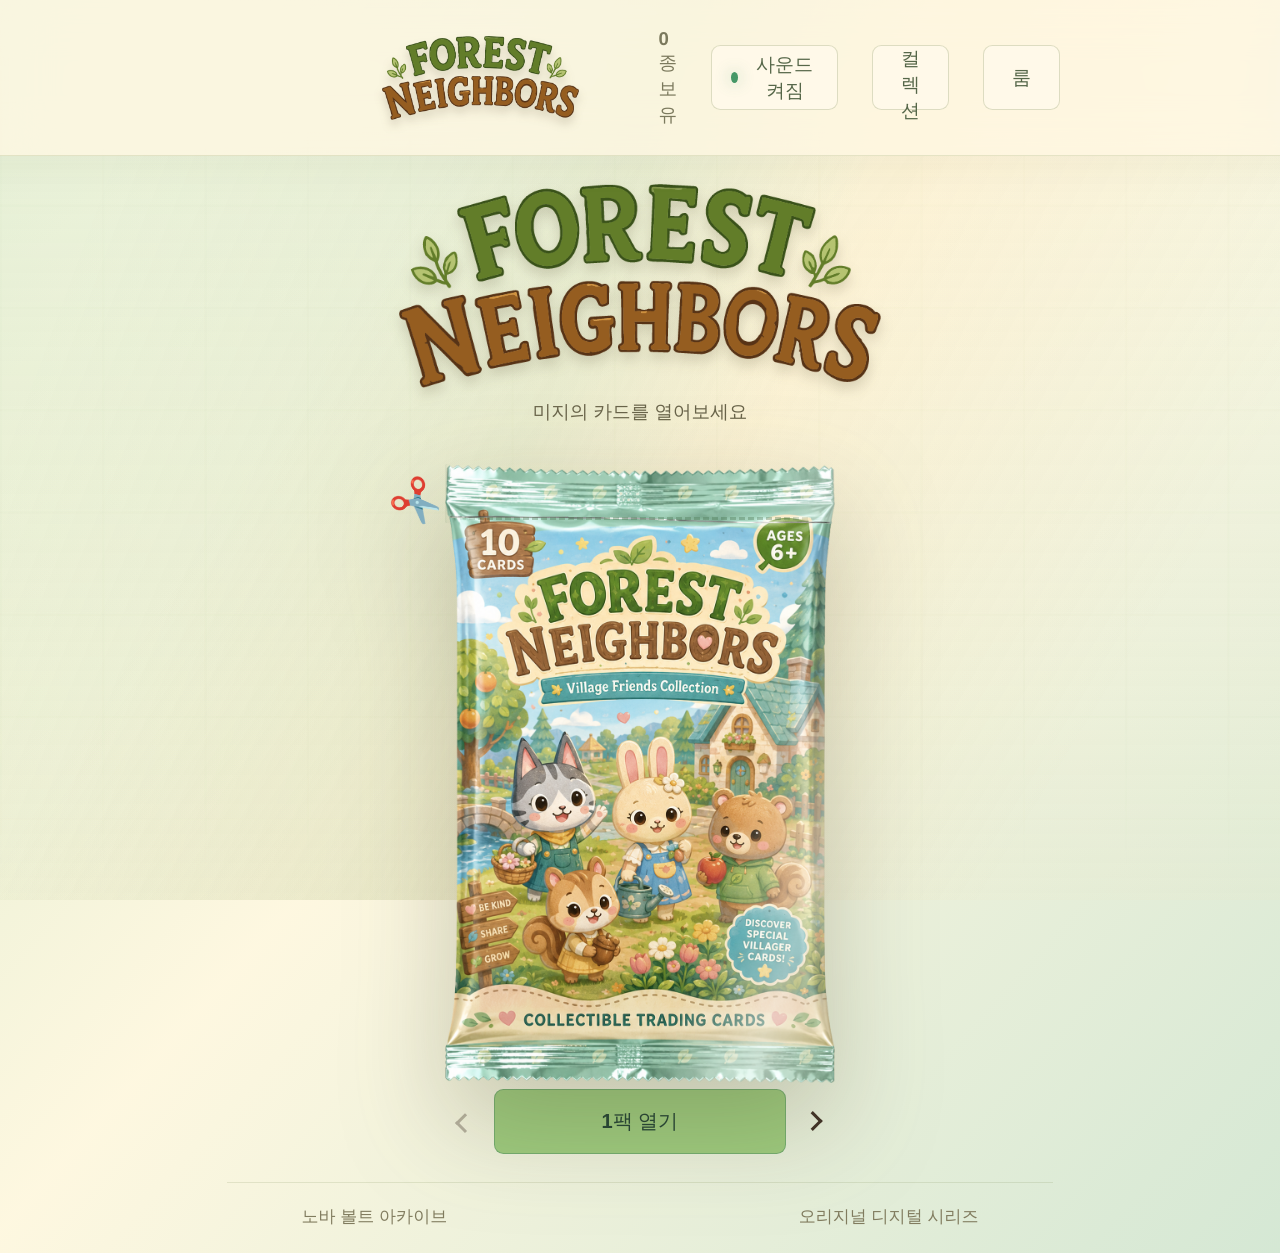
==== commit df126bcf: "Update Forest Neighbors web app" ====
--- a/index.html
+++ b/index.html
@@ -4,8 +4,9 @@
     <meta charset="UTF-8" />
     <meta name="viewport" content="width=device-width, initial-scale=1.0" />
     <meta name="theme-color" content="#060912" />
-    <title>NOVA VAULT | Digital Pack Opening</title>
-    <script type="module">(function(){const w=document.createElement("link").relList;if(w&&w.supports&&w.supports("modulepreload"))return;for(const L of document.querySelectorAll('link[rel="modulepreload"]'))R(L);new MutationObserver(L=>{for(const I of L)if(I.type==="childList")for(const A of I.addedNodes)A.tagName==="LINK"&&A.rel==="modulepreload"&&R(A)}).observe(document,{childList:!0,subtree:!0});function f(L){const I={};return L.integrity&&(I.integrity=L.integrity),L.referrerPolicy&&(I.referrerPolicy=L.referrerPolicy),L.crossOrigin==="use-credentials"?I.credentials="include":L.crossOrigin==="anonymous"?I.credentials="omit":I.credentials="same-origin",I}function R(L){if(L.ep)return;L.ep=!0;const I=f(L);fetch(L.href,I)}})();var _o={exports:{}},kr={},To={exports:{}},G={};/**
+    <title>노바 볼트 | 디지털 팩 개봉</title>
+    <script src="./main.js" defer></script>
+    <script type="module">var Px=Object.defineProperty;var Nx=(s,e,t)=>e in s?Px(s,e,{enumerable:!0,configurable:!0,writable:!0,value:t}):s[e]=t;var wa=(s,e,t)=>Nx(s,typeof e!="symbol"?e+"":e,t);(function(){const e=document.createElement("link").relList;if(e&&e.supports&&e.supports("modulepreload"))return;for(const o of document.querySelectorAll('link[rel="modulepreload"]'))i(o);new MutationObserver(o=>{for(const a of o)if(a.type==="childList")for(const c of a.addedNodes)c.tagName==="LINK"&&c.rel==="modulepreload"&&i(c)}).observe(document,{childList:!0,subtree:!0});function t(o){const a={};return o.integrity&&(a.integrity=o.integrity),o.referrerPolicy&&(a.referrerPolicy=o.referrerPolicy),o.crossOrigin==="use-credentials"?a.credentials="include":o.crossOrigin==="anonymous"?a.credentials="omit":a.credentials="same-origin",a}function i(o){if(o.ep)return;o.ep=!0;const a=t(o);fetch(o.href,a)}})();var Nd={exports:{}},Aa={},Ld={exports:{}},Mt={};/**
  * @license React
  * react.production.min.js
  *
@@ -13,7 +14,7 @@
  *
  * This source code is licensed under the MIT license found in the
  * LICENSE file in the root directory of this source tree.
- */var Ta;function Vf(){if(Ta)return G;Ta=1;var y=Symbol.for("react.element"),w=Symbol.for("react.portal"),f=Symbol.for("react.fragment"),R=Symbol.for("react.strict_mode"),L=Symbol.for("react.profiler"),I=Symbol.for("react.provider"),A=Symbol.for("react.context"),H=Symbol.for("react.forward_ref"),z=Symbol.for("react.suspense"),$=Symbol.for("react.memo"),W=Symbol.for("react.lazy"),Q=Symbol.iterator;function T(d){return d===null||typeof d!="object"?null:(d=Q&&d[Q]||d["@@iterator"],typeof d=="function"?d:null)}var X={isMounted:function(){return!1},enqueueForceUpdate:function(){},enqueueReplaceState:function(){},enqueueSetState:function(){}},ae=Object.assign,B={};function D(d,g,K){this.props=d,this.context=g,this.refs=B,this.updater=K||X}D.prototype.isReactComponent={},D.prototype.setState=function(d,g){if(typeof d!="object"&&typeof d!="function"&&d!=null)throw Error("setState(...): takes an object of state variables to update or a function which returns an object of state variables.");this.updater.enqueueSetState(this,d,g,"setState")},D.prototype.forceUpdate=function(d){this.updater.enqueueForceUpdate(this,d,"forceUpdate")};function de(){}de.prototype=D.prototype;function ze(d,g,K){this.props=d,this.context=g,this.refs=B,this.updater=K||X}var _e=ze.prototype=new de;_e.constructor=ze,ae(_e,D.prototype),_e.isPureReactComponent=!0;var ge=Array.isArray,Fe=Object.prototype.hasOwnProperty,Te={current:null},Oe={key:!0,ref:!0,__self:!0,__source:!0};function je(d,g,K){var Y,J={},q=null,re=null;if(g!=null)for(Y in g.ref!==void 0&&(re=g.ref),g.key!==void 0&&(q=""+g.key),g)Fe.call(g,Y)&&!Oe.hasOwnProperty(Y)&&(J[Y]=g[Y]);var ee=arguments.length-2;if(ee===1)J.children=K;else if(1<ee){for(var ce=Array(ee),Xe=0;Xe<ee;Xe++)ce[Xe]=arguments[Xe+2];J.children=ce}if(d&&d.defaultProps)for(Y in ee=d.defaultProps,ee)J[Y]===void 0&&(J[Y]=ee[Y]);return{$$typeof:y,type:d,key:q,ref:re,props:J,_owner:Te.current}}function mt(d,g){return{$$typeof:y,type:d.type,key:g,ref:d.ref,props:d.props,_owner:d._owner}}function ot(d){return typeof d=="object"&&d!==null&&d.$$typeof===y}function ht(d){var g={"=":"=0",":":"=2"};return"$"+d.replace(/[=:]/g,function(K){return g[K]})}var Be=/\/+/g;function Ue(d,g){return typeof d=="object"&&d!==null&&d.key!=null?ht(""+d.key):g.toString(36)}function ie(d,g,K,Y,J){var q=typeof d;(q==="undefined"||q==="boolean")&&(d=null);var re=!1;if(d===null)re=!0;else switch(q){case"string":case"number":re=!0;break;case"object":switch(d.$$typeof){case y:case w:re=!0}}if(re)return re=d,J=J(re),d=Y===""?"."+Ue(re,0):Y,ge(J)?(K="",d!=null&&(K=d.replace(Be,"$&/")+"/"),ie(J,g,K,"",function(Xe){return Xe})):J!=null&&(ot(J)&&(J=mt(J,K+(!J.key||re&&re.key===J.key?"":(""+J.key).replace(Be,"$&/")+"/")+d)),g.push(J)),1;if(re=0,Y=Y===""?".":Y+":",ge(d))for(var ee=0;ee<d.length;ee++){q=d[ee];var ce=Y+Ue(q,ee);re+=ie(q,g,K,ce,J)}else if(ce=T(d),typeof ce=="function")for(d=ce.call(d),ee=0;!(q=d.next()).done;)q=q.value,ce=Y+Ue(q,ee++),re+=ie(q,g,K,ce,J);else if(q==="object")throw g=String(d),Error("Objects are not valid as a React child (found: "+(g==="[object Object]"?"object with keys {"+Object.keys(d).join(", ")+"}":g)+"). If you meant to render a collection of children, use an array instead.");return re}function xe(d,g,K){if(d==null)return d;var Y=[],J=0;return ie(d,Y,"","",function(q){return g.call(K,q,J++)}),Y}function Ee(d){if(d._status===-1){var g=d._result;g=g(),g.then(function(K){(d._status===0||d._status===-1)&&(d._status=1,d._result=K)},function(K){(d._status===0||d._status===-1)&&(d._status=2,d._result=K)}),d._status===-1&&(d._status=0,d._result=g)}if(d._status===1)return d._result.default;throw d._result}var oe={current:null},E={transition:null},U={ReactCurrentDispatcher:oe,ReactCurrentBatchConfig:E,ReactCurrentOwner:Te};function P(){throw Error("act(...) is not supported in production builds of React.")}return G.Children={map:xe,forEach:function(d,g,K){xe(d,function(){g.apply(this,arguments)},K)},count:function(d){var g=0;return xe(d,function(){g++}),g},toArray:function(d){return xe(d,function(g){return g})||[]},only:function(d){if(!ot(d))throw Error("React.Children.only expected to receive a single React element child.");return d}},G.Component=D,G.Fragment=f,G.Profiler=L,G.PureComponent=ze,G.StrictMode=R,G.Suspense=z,G.__SECRET_INTERNALS_DO_NOT_USE_OR_YOU_WILL_BE_FIRED=U,G.act=P,G.cloneElement=function(d,g,K){if(d==null)throw Error("React.cloneElement(...): The argument must be a React element, but you passed "+d+".");var Y=ae({},d.props),J=d.key,q=d.ref,re=d._owner;if(g!=null){if(g.ref!==void 0&&(q=g.ref,re=Te.current),g.key!==void 0&&(J=""+g.key),d.type&&d.type.defaultProps)var ee=d.type.defaultProps;for(ce in g)Fe.call(g,ce)&&!Oe.hasOwnProperty(ce)&&(Y[ce]=g[ce]===void 0&&ee!==void 0?ee[ce]:g[ce])}var ce=arguments.length-2;if(ce===1)Y.children=K;else if(1<ce){ee=Array(ce);for(var Xe=0;Xe<ce;Xe++)ee[Xe]=arguments[Xe+2];Y.children=ee}return{$$typeof:y,type:d.type,key:J,ref:q,props:Y,_owner:re}},G.createContext=function(d){return d={$$typeof:A,_currentValue:d,_currentValue2:d,_threadCount:0,Provider:null,Consumer:null,_defaultValue:null,_globalName:null},d.Provider={$$typeof:I,_context:d},d.Consumer=d},G.createElement=je,G.createFactory=function(d){var g=je.bind(null,d);return g.type=d,g},G.createRef=function(){return{current:null}},G.forwardRef=function(d){return{$$typeof:H,render:d}},G.isValidElement=ot,G.lazy=function(d){return{$$typeof:W,_payload:{_status:-1,_result:d},_init:Ee}},G.memo=function(d,g){return{$$typeof:$,type:d,compare:g===void 0?null:g}},G.startTransition=function(d){var g=E.transition;E.transition={};try{d()}finally{E.transition=g}},G.unstable_act=P,G.useCallback=function(d,g){return oe.current.useCallback(d,g)},G.useContext=function(d){return oe.current.useContext(d)},G.useDebugValue=function(){},G.useDeferredValue=function(d){return oe.current.useDeferredValue(d)},G.useEffect=function(d,g){return oe.current.useEffect(d,g)},G.useId=function(){return oe.current.useId()},G.useImperativeHandle=function(d,g,K){return oe.current.useImperativeHandle(d,g,K)},G.useInsertionEffect=function(d,g){return oe.current.useInsertionEffect(d,g)},G.useLayoutEffect=function(d,g){return oe.current.useLayoutEffect(d,g)},G.useMemo=function(d,g){return oe.current.useMemo(d,g)},G.useReducer=function(d,g,K){return oe.current.useReducer(d,g,K)},G.useRef=function(d){return oe.current.useRef(d)},G.useState=function(d){return oe.current.useState(d)},G.useSyncExternalStore=function(d,g,K){return oe.current.useSyncExternalStore(d,g,K)},G.useTransition=function(){return oe.current.useTransition()},G.version="18.3.1",G}var ja;function Oo(){return ja||(ja=1,To.exports=Vf()),To.exports}/**
+ */var pg;function Lx(){if(pg)return Mt;pg=1;var s=Symbol.for("react.element"),e=Symbol.for("react.portal"),t=Symbol.for("react.fragment"),i=Symbol.for("react.strict_mode"),o=Symbol.for("react.profiler"),a=Symbol.for("react.provider"),c=Symbol.for("react.context"),d=Symbol.for("react.forward_ref"),f=Symbol.for("react.suspense"),h=Symbol.for("react.memo"),g=Symbol.for("react.lazy"),_=Symbol.iterator;function m(F){return F===null||typeof F!="object"?null:(F=_&&F[_]||F["@@iterator"],typeof F=="function"?F:null)}var v={isMounted:function(){return!1},enqueueForceUpdate:function(){},enqueueReplaceState:function(){},enqueueSetState:function(){}},M=Object.assign,E={};function S(F,J,Le){this.props=F,this.context=J,this.refs=E,this.updater=Le||v}S.prototype.isReactComponent={},S.prototype.setState=function(F,J){if(typeof F!="object"&&typeof F!="function"&&F!=null)throw Error("setState(...): takes an object of state variables to update or a function which returns an object of state variables.");this.updater.enqueueSetState(this,F,J,"setState")},S.prototype.forceUpdate=function(F){this.updater.enqueueForceUpdate(this,F,"forceUpdate")};function y(){}y.prototype=S.prototype;function A(F,J,Le){this.props=F,this.context=J,this.refs=E,this.updater=Le||v}var P=A.prototype=new y;P.constructor=A,M(P,S.prototype),P.isPureReactComponent=!0;var C=Array.isArray,D=Object.prototype.hasOwnProperty,N={current:null},U={key:!0,ref:!0,__self:!0,__source:!0};function T(F,J,Le){var Ve,Ne={},ce=null,ye=null;if(J!=null)for(Ve in J.ref!==void 0&&(ye=J.ref),J.key!==void 0&&(ce=""+J.key),J)D.call(J,Ve)&&!U.hasOwnProperty(Ve)&&(Ne[Ve]=J[Ve]);var me=arguments.length-2;if(me===1)Ne.children=Le;else if(1<me){for(var Ue=Array(me),Je=0;Je<me;Je++)Ue[Je]=arguments[Je+2];Ne.children=Ue}if(F&&F.defaultProps)for(Ve in me=F.defaultProps,me)Ne[Ve]===void 0&&(Ne[Ve]=me[Ve]);return{$$typeof:s,type:F,key:ce,ref:ye,props:Ne,_owner:N.current}}function I(F,J){return{$$typeof:s,type:F.type,key:J,ref:F.ref,props:F.props,_owner:F._owner}}function G(F){return typeof F=="object"&&F!==null&&F.$$typeof===s}function k(F){var J={"=":"=0",":":"=2"};return"$"+F.replace(/[=:]/g,function(Le){return J[Le]})}var W=/\/+/g;function re(F,J){return typeof F=="object"&&F!==null&&F.key!=null?k(""+F.key):J.toString(36)}function ue(F,J,Le,Ve,Ne){var ce=typeof F;(ce==="undefined"||ce==="boolean")&&(F=null);var ye=!1;if(F===null)ye=!0;else switch(ce){case"string":case"number":ye=!0;break;case"object":switch(F.$$typeof){case s:case e:ye=!0}}if(ye)return ye=F,Ne=Ne(ye),F=Ve===""?"."+re(ye,0):Ve,C(Ne)?(Le="",F!=null&&(Le=F.replace(W,"$&/")+"/"),ue(Ne,J,Le,"",function(Je){return Je})):Ne!=null&&(G(Ne)&&(Ne=I(Ne,Le+(!Ne.key||ye&&ye.key===Ne.key?"":(""+Ne.key).replace(W,"$&/")+"/")+F)),J.push(Ne)),1;if(ye=0,Ve=Ve===""?".":Ve+":",C(F))for(var me=0;me<F.length;me++){ce=F[me];var Ue=Ve+re(ce,me);ye+=ue(ce,J,Le,Ue,Ne)}else if(Ue=m(F),typeof Ue=="function")for(F=Ue.call(F),me=0;!(ce=F.next()).done;)ce=ce.value,Ue=Ve+re(ce,me++),ye+=ue(ce,J,Le,Ue,Ne);else if(ce==="object")throw J=String(F),Error("Objects are not valid as a React child (found: "+(J==="[object Object]"?"object with keys {"+Object.keys(F).join(", ")+"}":J)+"). If you meant to render a collection of children, use an array instead.");return ye}function B(F,J,Le){if(F==null)return F;var Ve=[],Ne=0;return ue(F,Ve,"","",function(ce){return J.call(Le,ce,Ne++)}),Ve}function Z(F){if(F._status===-1){var J=F._result;J=J(),J.then(function(Le){(F._status===0||F._status===-1)&&(F._status=1,F._result=Le)},function(Le){(F._status===0||F._status===-1)&&(F._status=2,F._result=Le)}),F._status===-1&&(F._status=0,F._result=J)}if(F._status===1)return F._result.default;throw F._result}var K={current:null},j={transition:null},le={ReactCurrentDispatcher:K,ReactCurrentBatchConfig:j,ReactCurrentOwner:N};function se(){throw Error("act(...) is not supported in production builds of React.")}return Mt.Children={map:B,forEach:function(F,J,Le){B(F,function(){J.apply(this,arguments)},Le)},count:function(F){var J=0;return B(F,function(){J++}),J},toArray:function(F){return B(F,function(J){return J})||[]},only:function(F){if(!G(F))throw Error("React.Children.only expected to receive a single React element child.");return F}},Mt.Component=S,Mt.Fragment=t,Mt.Profiler=o,Mt.PureComponent=A,Mt.StrictMode=i,Mt.Suspense=f,Mt.__SECRET_INTERNALS_DO_NOT_USE_OR_YOU_WILL_BE_FIRED=le,Mt.act=se,Mt.cloneElement=function(F,J,Le){if(F==null)throw Error("React.cloneElement(...): The argument must be a React element, but you passed "+F+".");var Ve=M({},F.props),Ne=F.key,ce=F.ref,ye=F._owner;if(J!=null){if(J.ref!==void 0&&(ce=J.ref,ye=N.current),J.key!==void 0&&(Ne=""+J.key),F.type&&F.type.defaultProps)var me=F.type.defaultProps;for(Ue in J)D.call(J,Ue)&&!U.hasOwnProperty(Ue)&&(Ve[Ue]=J[Ue]===void 0&&me!==void 0?me[Ue]:J[Ue])}var Ue=arguments.length-2;if(Ue===1)Ve.children=Le;else if(1<Ue){me=Array(Ue);for(var Je=0;Je<Ue;Je++)me[Je]=arguments[Je+2];Ve.children=me}return{$$typeof:s,type:F.type,key:Ne,ref:ce,props:Ve,_owner:ye}},Mt.createContext=function(F){return F={$$typeof:c,_currentValue:F,_currentValue2:F,_threadCount:0,Provider:null,Consumer:null,_defaultValue:null,_globalName:null},F.Provider={$$typeof:a,_context:F},F.Consumer=F},Mt.createElement=T,Mt.createFactory=function(F){var J=T.bind(null,F);return J.type=F,J},Mt.createRef=function(){return{current:null}},Mt.forwardRef=function(F){return{$$typeof:d,render:F}},Mt.isValidElement=G,Mt.lazy=function(F){return{$$typeof:g,_payload:{_status:-1,_result:F},_init:Z}},Mt.memo=function(F,J){return{$$typeof:h,type:F,compare:J===void 0?null:J}},Mt.startTransition=function(F){var J=j.transition;j.transition={};try{F()}finally{j.transition=J}},Mt.unstable_act=se,Mt.useCallback=function(F,J){return K.current.useCallback(F,J)},Mt.useContext=function(F){return K.current.useContext(F)},Mt.useDebugValue=function(){},Mt.useDeferredValue=function(F){return K.current.useDeferredValue(F)},Mt.useEffect=function(F,J){return K.current.useEffect(F,J)},Mt.useId=function(){return K.current.useId()},Mt.useImperativeHandle=function(F,J,Le){return K.current.useImperativeHandle(F,J,Le)},Mt.useInsertionEffect=function(F,J){return K.current.useInsertionEffect(F,J)},Mt.useLayoutEffect=function(F,J){return K.current.useLayoutEffect(F,J)},Mt.useMemo=function(F,J){return K.current.useMemo(F,J)},Mt.useReducer=function(F,J,Le){return K.current.useReducer(F,J,Le)},Mt.useRef=function(F){return K.current.useRef(F)},Mt.useState=function(F){return K.current.useState(F)},Mt.useSyncExternalStore=function(F,J,Le){return K.current.useSyncExternalStore(F,J,Le)},Mt.useTransition=function(){return K.current.useTransition()},Mt.version="18.3.1",Mt}var mg;function yh(){return mg||(mg=1,Ld.exports=Lx()),Ld.exports}/**
  * @license React
  * react-jsx-runtime.production.min.js
  *
@@ -21,7 +22,7 @@
  *
  * This source code is licensed under the MIT license found in the
  * LICENSE file in the root directory of this source tree.
- */var Ra;function $f(){if(Ra)return kr;Ra=1;var y=Oo(),w=Symbol.for("react.element"),f=Symbol.for("react.fragment"),R=Object.prototype.hasOwnProperty,L=y.__SECRET_INTERNALS_DO_NOT_USE_OR_YOU_WILL_BE_FIRED.ReactCurrentOwner,I={key:!0,ref:!0,__self:!0,__source:!0};function A(H,z,$){var W,Q={},T=null,X=null;$!==void 0&&(T=""+$),z.key!==void 0&&(T=""+z.key),z.ref!==void 0&&(X=z.ref);for(W in z)R.call(z,W)&&!I.hasOwnProperty(W)&&(Q[W]=z[W]);if(H&&H.defaultProps)for(W in z=H.defaultProps,z)Q[W]===void 0&&(Q[W]=z[W]);return{$$typeof:w,type:H,key:T,ref:X,props:Q,_owner:L.current}}return kr.Fragment=f,kr.jsx=A,kr.jsxs=A,kr}var La;function Bf(){return La||(La=1,_o.exports=$f()),_o.exports}var c=Bf(),ne=Oo(),zl={},jo={exports:{}},Ye={},Ro={exports:{}},Lo={};/**
+ */var gg;function Ix(){if(gg)return Aa;gg=1;var s=yh(),e=Symbol.for("react.element"),t=Symbol.for("react.fragment"),i=Object.prototype.hasOwnProperty,o=s.__SECRET_INTERNALS_DO_NOT_USE_OR_YOU_WILL_BE_FIRED.ReactCurrentOwner,a={key:!0,ref:!0,__self:!0,__source:!0};function c(d,f,h){var g,_={},m=null,v=null;h!==void 0&&(m=""+h),f.key!==void 0&&(m=""+f.key),f.ref!==void 0&&(v=f.ref);for(g in f)i.call(f,g)&&!a.hasOwnProperty(g)&&(_[g]=f[g]);if(d&&d.defaultProps)for(g in f=d.defaultProps,f)_[g]===void 0&&(_[g]=f[g]);return{$$typeof:e,type:d,key:m,ref:v,props:_,_owner:o.current}}return Aa.Fragment=t,Aa.jsx=c,Aa.jsxs=c,Aa}var _g;function Dx(){return _g||(_g=1,Nd.exports=Ix()),Nd.exports}var H=Dx(),ct=yh(),nc={},Id={exports:{}},$n={},Dd={exports:{}},Ud={};/**
  * @license React
  * scheduler.production.min.js
  *
@@ -29,7 +30,7 @@
  *
  * This source code is licensed under the MIT license found in the
  * LICENSE file in the root directory of this source tree.
- */var za;function Hf(){return za||(za=1,(function(y){function w(E,U){var P=E.length;E.push(U);e:for(;0<P;){var d=P-1>>>1,g=E[d];if(0<L(g,U))E[d]=U,E[P]=g,P=d;else break e}}function f(E){return E.length===0?null:E[0]}function R(E){if(E.length===0)return null;var U=E[0],P=E.pop();if(P!==U){E[0]=P;e:for(var d=0,g=E.length,K=g>>>1;d<K;){var Y=2*(d+1)-1,J=E[Y],q=Y+1,re=E[q];if(0>L(J,P))q<g&&0>L(re,J)?(E[d]=re,E[q]=P,d=q):(E[d]=J,E[Y]=P,d=Y);else if(q<g&&0>L(re,P))E[d]=re,E[q]=P,d=q;else break e}}return U}function L(E,U){var P=E.sortIndex-U.sortIndex;return P!==0?P:E.id-U.id}if(typeof performance=="object"&&typeof performance.now=="function"){var I=performance;y.unstable_now=function(){return I.now()}}else{var A=Date,H=A.now();y.unstable_now=function(){return A.now()-H}}var z=[],$=[],W=1,Q=null,T=3,X=!1,ae=!1,B=!1,D=typeof setTimeout=="function"?setTimeout:null,de=typeof clearTimeout=="function"?clearTimeout:null,ze=typeof setImmediate<"u"?setImmediate:null;typeof navigator<"u"&&navigator.scheduling!==void 0&&navigator.scheduling.isInputPending!==void 0&&navigator.scheduling.isInputPending.bind(navigator.scheduling);function _e(E){for(var U=f($);U!==null;){if(U.callback===null)R($);else if(U.startTime<=E)R($),U.sortIndex=U.expirationTime,w(z,U);else break;U=f($)}}function ge(E){if(B=!1,_e(E),!ae)if(f(z)!==null)ae=!0,Ee(Fe);else{var U=f($);U!==null&&oe(ge,U.startTime-E)}}function Fe(E,U){ae=!1,B&&(B=!1,de(je),je=-1),X=!0;var P=T;try{for(_e(U),Q=f(z);Q!==null&&(!(Q.expirationTime>U)||E&&!ht());){var d=Q.callback;if(typeof d=="function"){Q.callback=null,T=Q.priorityLevel;var g=d(Q.expirationTime<=U);U=y.unstable_now(),typeof g=="function"?Q.callback=g:Q===f(z)&&R(z),_e(U)}else R(z);Q=f(z)}if(Q!==null)var K=!0;else{var Y=f($);Y!==null&&oe(ge,Y.startTime-U),K=!1}return K}finally{Q=null,T=P,X=!1}}var Te=!1,Oe=null,je=-1,mt=5,ot=-1;function ht(){return!(y.unstable_now()-ot<mt)}function Be(){if(Oe!==null){var E=y.unstable_now();ot=E;var U=!0;try{U=Oe(!0,E)}finally{U?Ue():(Te=!1,Oe=null)}}else Te=!1}var Ue;if(typeof ze=="function")Ue=function(){ze(Be)};else if(typeof MessageChannel<"u"){var ie=new MessageChannel,xe=ie.port2;ie.port1.onmessage=Be,Ue=function(){xe.postMessage(null)}}else Ue=function(){D(Be,0)};function Ee(E){Oe=E,Te||(Te=!0,Ue())}function oe(E,U){je=D(function(){E(y.unstable_now())},U)}y.unstable_IdlePriority=5,y.unstable_ImmediatePriority=1,y.unstable_LowPriority=4,y.unstable_NormalPriority=3,y.unstable_Profiling=null,y.unstable_UserBlockingPriority=2,y.unstable_cancelCallback=function(E){E.callback=null},y.unstable_continueExecution=function(){ae||X||(ae=!0,Ee(Fe))},y.unstable_forceFrameRate=function(E){0>E||125<E?console.error("forceFrameRate takes a positive int between 0 and 125, forcing frame rates higher than 125 fps is not supported"):mt=0<E?Math.floor(1e3/E):5},y.unstable_getCurrentPriorityLevel=function(){return T},y.unstable_getFirstCallbackNode=function(){return f(z)},y.unstable_next=function(E){switch(T){case 1:case 2:case 3:var U=3;break;default:U=T}var P=T;T=U;try{return E()}finally{T=P}},y.unstable_pauseExecution=function(){},y.unstable_requestPaint=function(){},y.unstable_runWithPriority=function(E,U){switch(E){case 1:case 2:case 3:case 4:case 5:break;default:E=3}var P=T;T=E;try{return U()}finally{T=P}},y.unstable_scheduleCallback=function(E,U,P){var d=y.unstable_now();switch(typeof P=="object"&&P!==null?(P=P.delay,P=typeof P=="number"&&0<P?d+P:d):P=d,E){case 1:var g=-1;break;case 2:g=250;break;case 5:g=1073741823;break;case 4:g=1e4;break;default:g=5e3}return g=P+g,E={id:W++,callback:U,priorityLevel:E,startTime:P,expirationTime:g,sortIndex:-1},P>d?(E.sortIndex=P,w($,E),f(z)===null&&E===f($)&&(B?(de(je),je=-1):B=!0,oe(ge,P-d))):(E.sortIndex=g,w(z,E),ae||X||(ae=!0,Ee(Fe))),E},y.unstable_shouldYield=ht,y.unstable_wrapCallback=function(E){var U=T;return function(){var P=T;T=U;try{return E.apply(this,arguments)}finally{T=P}}}})(Lo)),Lo}var Oa;function Wf(){return Oa||(Oa=1,Ro.exports=Hf()),Ro.exports}/**
+ */var vg;function Ux(){return vg||(vg=1,(function(s){function e(j,le){var se=j.length;j.push(le);e:for(;0<se;){var F=se-1>>>1,J=j[F];if(0<o(J,le))j[F]=le,j[se]=J,se=F;else break e}}function t(j){return j.length===0?null:j[0]}function i(j){if(j.length===0)return null;var le=j[0],se=j.pop();if(se!==le){j[0]=se;e:for(var F=0,J=j.length,Le=J>>>1;F<Le;){var Ve=2*(F+1)-1,Ne=j[Ve],ce=Ve+1,ye=j[ce];if(0>o(Ne,se))ce<J&&0>o(ye,Ne)?(j[F]=ye,j[ce]=se,F=ce):(j[F]=Ne,j[Ve]=se,F=Ve);else if(ce<J&&0>o(ye,se))j[F]=ye,j[ce]=se,F=ce;else break e}}return le}function o(j,le){var se=j.sortIndex-le.sortIndex;return se!==0?se:j.id-le.id}if(typeof performance=="object"&&typeof performance.now=="function"){var a=performance;s.unstable_now=function(){return a.now()}}else{var c=Date,d=c.now();s.unstable_now=function(){return c.now()-d}}var f=[],h=[],g=1,_=null,m=3,v=!1,M=!1,E=!1,S=typeof setTimeout=="function"?setTimeout:null,y=typeof clearTimeout=="function"?clearTimeout:null,A=typeof setImmediate<"u"?setImmediate:null;typeof navigator<"u"&&navigator.scheduling!==void 0&&navigator.scheduling.isInputPending!==void 0&&navigator.scheduling.isInputPending.bind(navigator.scheduling);function P(j){for(var le=t(h);le!==null;){if(le.callback===null)i(h);else if(le.startTime<=j)i(h),le.sortIndex=le.expirationTime,e(f,le);else break;le=t(h)}}function C(j){if(E=!1,P(j),!M)if(t(f)!==null)M=!0,Z(D);else{var le=t(h);le!==null&&K(C,le.startTime-j)}}function D(j,le){M=!1,E&&(E=!1,y(T),T=-1),v=!0;var se=m;try{for(P(le),_=t(f);_!==null&&(!(_.expirationTime>le)||j&&!k());){var F=_.callback;if(typeof F=="function"){_.callback=null,m=_.priorityLevel;var J=F(_.expirationTime<=le);le=s.unstable_now(),typeof J=="function"?_.callback=J:_===t(f)&&i(f),P(le)}else i(f);_=t(f)}if(_!==null)var Le=!0;else{var Ve=t(h);Ve!==null&&K(C,Ve.startTime-le),Le=!1}return Le}finally{_=null,m=se,v=!1}}var N=!1,U=null,T=-1,I=5,G=-1;function k(){return!(s.unstable_now()-G<I)}function W(){if(U!==null){var j=s.unstable_now();G=j;var le=!0;try{le=U(!0,j)}finally{le?re():(N=!1,U=null)}}else N=!1}var re;if(typeof A=="function")re=function(){A(W)};else if(typeof MessageChannel<"u"){var ue=new MessageChannel,B=ue.port2;ue.port1.onmessage=W,re=function(){B.postMessage(null)}}else re=function(){S(W,0)};function Z(j){U=j,N||(N=!0,re())}function K(j,le){T=S(function(){j(s.unstable_now())},le)}s.unstable_IdlePriority=5,s.unstable_ImmediatePriority=1,s.unstable_LowPriority=4,s.unstable_NormalPriority=3,s.unstable_Profiling=null,s.unstable_UserBlockingPriority=2,s.unstable_cancelCallback=function(j){j.callback=null},s.unstable_continueExecution=function(){M||v||(M=!0,Z(D))},s.unstable_forceFrameRate=function(j){0>j||125<j?console.error("forceFrameRate takes a positive int between 0 and 125, forcing frame rates higher than 125 fps is not supported"):I=0<j?Math.floor(1e3/j):5},s.unstable_getCurrentPriorityLevel=function(){return m},s.unstable_getFirstCallbackNode=function(){return t(f)},s.unstable_next=function(j){switch(m){case 1:case 2:case 3:var le=3;break;default:le=m}var se=m;m=le;try{return j()}finally{m=se}},s.unstable_pauseExecution=function(){},s.unstable_requestPaint=function(){},s.unstable_runWithPriority=function(j,le){switch(j){case 1:case 2:case 3:case 4:case 5:break;default:j=3}var se=m;m=j;try{return le()}finally{m=se}},s.unstable_scheduleCallback=function(j,le,se){var F=s.unstable_now();switch(typeof se=="object"&&se!==null?(se=se.delay,se=typeof se=="number"&&0<se?F+se:F):se=F,j){case 1:var J=-1;break;case 2:J=250;break;case 5:J=1073741823;break;case 4:J=1e4;break;default:J=5e3}return J=se+J,j={id:g++,callback:le,priorityLevel:j,startTime:se,expirationTime:J,sortIndex:-1},se>F?(j.sortIndex=se,e(h,j),t(f)===null&&j===t(h)&&(E?(y(T),T=-1):E=!0,K(C,se-F))):(j.sortIndex=J,e(f,j),M||v||(M=!0,Z(D))),j},s.unstable_shouldYield=k,s.unstable_wrapCallback=function(j){var le=m;return function(){var se=m;m=le;try{return j.apply(this,arguments)}finally{m=se}}}})(Ud)),Ud}var xg;function Fx(){return xg||(xg=1,Dd.exports=Ux()),Dd.exports}/**
  * @license React
  * react-dom.production.min.js
  *
@@ -37,17 +38,5246 @@
  *
  * This source code is licensed under the MIT license found in the
  * LICENSE file in the root directory of this source tree.
- */var Ia;function Qf(){if(Ia)return Ye;Ia=1;var y=Oo(),w=Wf();function f(e){for(var t="https://reactjs.org/docs/error-decoder.html?invariant="+e,n=1;n<arguments.length;n++)t+="&args[]="+encodeURIComponent(arguments[n]);return"Minified React error #"+e+"; visit "+t+" for the full message or use the non-minified dev environment for full errors and additional helpful warnings."}var R=new Set,L={};function I(e,t){A(e,t),A(e+"Capture",t)}function A(e,t){for(L[e]=t,e=0;e<t.length;e++)R.add(t[e])}var H=!(typeof window>"u"||typeof window.document>"u"||typeof window.document.createElement>"u"),z=Object.prototype.hasOwnProperty,$=/^[:A-Z_a-z\u00C0-\u00D6\u00D8-\u00F6\u00F8-\u02FF\u0370-\u037D\u037F-\u1FFF\u200C-\u200D\u2070-\u218F\u2C00-\u2FEF\u3001-\uD7FF\uF900-\uFDCF\uFDF0-\uFFFD][:A-Z_a-z\u00C0-\u00D6\u00D8-\u00F6\u00F8-\u02FF\u0370-\u037D\u037F-\u1FFF\u200C-\u200D\u2070-\u218F\u2C00-\u2FEF\u3001-\uD7FF\uF900-\uFDCF\uFDF0-\uFFFD\-.0-9\u00B7\u0300-\u036F\u203F-\u2040]*$/,W={},Q={};function T(e){return z.call(Q,e)?!0:z.call(W,e)?!1:$.test(e)?Q[e]=!0:(W[e]=!0,!1)}function X(e,t,n,r){if(n!==null&&n.type===0)return!1;switch(typeof t){case"function":case"symbol":return!0;case"boolean":return r?!1:n!==null?!n.acceptsBooleans:(e=e.toLowerCase().slice(0,5),e!=="data-"&&e!=="aria-");default:return!1}}function ae(e,t,n,r){if(t===null||typeof t>"u"||X(e,t,n,r))return!0;if(r)return!1;if(n!==null)switch(n.type){case 3:return!t;case 4:return t===!1;case 5:return isNaN(t);case 6:return isNaN(t)||1>t}return!1}function B(e,t,n,r,l,i,o){this.acceptsBooleans=t===2||t===3||t===4,this.attributeName=r,this.attributeNamespace=l,this.mustUseProperty=n,this.propertyName=e,this.type=t,this.sanitizeURL=i,this.removeEmptyString=o}var D={};"children dangerouslySetInnerHTML defaultValue defaultChecked innerHTML suppressContentEditableWarning suppressHydrationWarning style".split(" ").forEach(function(e){D[e]=new B(e,0,!1,e,null,!1,!1)}),[["acceptCharset","accept-charset"],["className","class"],["htmlFor","for"],["httpEquiv","http-equiv"]].forEach(function(e){var t=e[0];D[t]=new B(t,1,!1,e[1],null,!1,!1)}),["contentEditable","draggable","spellCheck","value"].forEach(function(e){D[e]=new B(e,2,!1,e.toLowerCase(),null,!1,!1)}),["autoReverse","externalResourcesRequired","focusable","preserveAlpha"].forEach(function(e){D[e]=new B(e,2,!1,e,null,!1,!1)}),"allowFullScreen async autoFocus autoPlay controls default defer disabled disablePictureInPicture disableRemotePlayback formNoValidate hidden loop noModule noValidate open playsInline readOnly required reversed scoped seamless itemScope".split(" ").forEach(function(e){D[e]=new B(e,3,!1,e.toLowerCase(),null,!1,!1)}),["checked","multiple","muted","selected"].forEach(function(e){D[e]=new B(e,3,!0,e,null,!1,!1)}),["capture","download"].forEach(function(e){D[e]=new B(e,4,!1,e,null,!1,!1)}),["cols","rows","size","span"].forEach(function(e){D[e]=new B(e,6,!1,e,null,!1,!1)}),["rowSpan","start"].forEach(function(e){D[e]=new B(e,5,!1,e.toLowerCase(),null,!1,!1)});var de=/[\-:]([a-z])/g;function ze(e){return e[1].toUpperCase()}"accent-height alignment-baseline arabic-form baseline-shift cap-height clip-path clip-rule color-interpolation color-interpolation-filters color-profile color-rendering dominant-baseline enable-background fill-opacity fill-rule flood-color flood-opacity font-family font-size font-size-adjust font-stretch font-style font-variant font-weight glyph-name glyph-orientation-horizontal glyph-orientation-vertical horiz-adv-x horiz-origin-x image-rendering letter-spacing lighting-color marker-end marker-mid marker-start overline-position overline-thickness paint-order panose-1 pointer-events rendering-intent shape-rendering stop-color stop-opacity strikethrough-position strikethrough-thickness stroke-dasharray stroke-dashoffset stroke-linecap stroke-linejoin stroke-miterlimit stroke-opacity stroke-width text-anchor text-decoration text-rendering underline-position underline-thickness unicode-bidi unicode-range units-per-em v-alphabetic v-hanging v-ideographic v-mathematical vector-effect vert-adv-y vert-origin-x vert-origin-y word-spacing writing-mode xmlns:xlink x-height".split(" ").forEach(function(e){var t=e.replace(de,ze);D[t]=new B(t,1,!1,e,null,!1,!1)}),"xlink:actuate xlink:arcrole xlink:role xlink:show xlink:title xlink:type".split(" ").forEach(function(e){var t=e.replace(de,ze);D[t]=new B(t,1,!1,e,"http://www.w3.org/1999/xlink",!1,!1)}),["xml:base","xml:lang","xml:space"].forEach(function(e){var t=e.replace(de,ze);D[t]=new B(t,1,!1,e,"http://www.w3.org/XML/1998/namespace",!1,!1)}),["tabIndex","crossOrigin"].forEach(function(e){D[e]=new B(e,1,!1,e.toLowerCase(),null,!1,!1)}),D.xlinkHref=new B("xlinkHref",1,!1,"xlink:href","http://www.w3.org/1999/xlink",!0,!1),["src","href","action","formAction"].forEach(function(e){D[e]=new B(e,1,!1,e.toLowerCase(),null,!0,!0)});function _e(e,t,n,r){var l=D.hasOwnProperty(t)?D[t]:null;(l!==null?l.type!==0:r||!(2<t.length)||t[0]!=="o"&&t[0]!=="O"||t[1]!=="n"&&t[1]!=="N")&&(ae(t,n,l,r)&&(n=null),r||l===null?T(t)&&(n===null?e.removeAttribute(t):e.setAttribute(t,""+n)):l.mustUseProperty?e[l.propertyName]=n===null?l.type===3?!1:"":n:(t=l.attributeName,r=l.attributeNamespace,n===null?e.removeAttribute(t):(l=l.type,n=l===3||l===4&&n===!0?"":""+n,r?e.setAttributeNS(r,t,n):e.setAttribute(t,n))))}var ge=y.__SECRET_INTERNALS_DO_NOT_USE_OR_YOU_WILL_BE_FIRED,Fe=Symbol.for("react.element"),Te=Symbol.for("react.portal"),Oe=Symbol.for("react.fragment"),je=Symbol.for("react.strict_mode"),mt=Symbol.for("react.profiler"),ot=Symbol.for("react.provider"),ht=Symbol.for("react.context"),Be=Symbol.for("react.forward_ref"),Ue=Symbol.for("react.suspense"),ie=Symbol.for("react.suspense_list"),xe=Symbol.for("react.memo"),Ee=Symbol.for("react.lazy"),oe=Symbol.for("react.offscreen"),E=Symbol.iterator;function U(e){return e===null||typeof e!="object"?null:(e=E&&e[E]||e["@@iterator"],typeof e=="function"?e:null)}var P=Object.assign,d;function g(e){if(d===void 0)try{throw Error()}catch(n){var t=n.stack.trim().match(/\n( *(at )?)/);d=t&&t[1]||""}return`
-`+d+e}var K=!1;function Y(e,t){if(!e||K)return"";K=!0;var n=Error.prepareStackTrace;Error.prepareStackTrace=void 0;try{if(t)if(t=function(){throw Error()},Object.defineProperty(t.prototype,"props",{set:function(){throw Error()}}),typeof Reflect=="object"&&Reflect.construct){try{Reflect.construct(t,[])}catch(h){var r=h}Reflect.construct(e,[],t)}else{try{t.call()}catch(h){r=h}e.call(t.prototype)}else{try{throw Error()}catch(h){r=h}e()}}catch(h){if(h&&r&&typeof h.stack=="string"){for(var l=h.stack.split(`
-`),i=r.stack.split(`
-`),o=l.length-1,u=i.length-1;1<=o&&0<=u&&l[o]!==i[u];)u--;for(;1<=o&&0<=u;o--,u--)if(l[o]!==i[u]){if(o!==1||u!==1)do if(o--,u--,0>u||l[o]!==i[u]){var s=`
-`+l[o].replace(" at new "," at ");return e.displayName&&s.includes("<anonymous>")&&(s=s.replace("<anonymous>",e.displayName)),s}while(1<=o&&0<=u);break}}}finally{K=!1,Error.prepareStackTrace=n}return(e=e?e.displayName||e.name:"")?g(e):""}function J(e){switch(e.tag){case 5:return g(e.type);case 16:return g("Lazy");case 13:return g("Suspense");case 19:return g("SuspenseList");case 0:case 2:case 15:return e=Y(e.type,!1),e;case 11:return e=Y(e.type.render,!1),e;case 1:return e=Y(e.type,!0),e;default:return""}}function q(e){if(e==null)return null;if(typeof e=="function")return e.displayName||e.name||null;if(typeof e=="string")return e;switch(e){case Oe:return"Fragment";case Te:return"Portal";case mt:return"Profiler";case je:return"StrictMode";case Ue:return"Suspense";case ie:return"SuspenseList"}if(typeof e=="object")switch(e.$$typeof){case ht:return(e.displayName||"Context")+".Consumer";case ot:return(e._context.displayName||"Context")+".Provider";case Be:var t=e.render;return e=e.displayName,e||(e=t.displayName||t.name||"",e=e!==""?"ForwardRef("+e+")":"ForwardRef"),e;case xe:return t=e.displayName||null,t!==null?t:q(e.type)||"Memo";case Ee:t=e._payload,e=e._init;try{return q(e(t))}catch{}}return null}function re(e){var t=e.type;switch(e.tag){case 24:return"Cache";case 9:return(t.displayName||"Context")+".Consumer";case 10:return(t._context.displayName||"Context")+".Provider";case 18:return"DehydratedFragment";case 11:return e=t.render,e=e.displayName||e.name||"",t.displayName||(e!==""?"ForwardRef("+e+")":"ForwardRef");case 7:return"Fragment";case 5:return t;case 4:return"Portal";case 3:return"Root";case 6:return"Text";case 16:return q(t);case 8:return t===je?"StrictMode":"Mode";case 22:return"Offscreen";case 12:return"Profiler";case 21:return"Scope";case 13:return"Suspense";case 19:return"SuspenseList";case 25:return"TracingMarker";case 1:case 0:case 17:case 2:case 14:case 15:if(typeof t=="function")return t.displayName||t.name||null;if(typeof t=="string")return t}return null}function ee(e){switch(typeof e){case"boolean":case"number":case"string":case"undefined":return e;case"object":return e;default:return""}}function ce(e){var t=e.type;return(e=e.nodeName)&&e.toLowerCase()==="input"&&(t==="checkbox"||t==="radio")}function Xe(e){var t=ce(e)?"checked":"value",n=Object.getOwnPropertyDescriptor(e.constructor.prototype,t),r=""+e[t];if(!e.hasOwnProperty(t)&&typeof n<"u"&&typeof n.get=="function"&&typeof n.set=="function"){var l=n.get,i=n.set;return Object.defineProperty(e,t,{configurable:!0,get:function(){return l.call(this)},set:function(o){r=""+o,i.call(this,o)}}),Object.defineProperty(e,t,{enumerable:n.enumerable}),{getValue:function(){return r},setValue:function(o){r=""+o},stopTracking:function(){e._valueTracker=null,delete e[t]}}}}function xr(e){e._valueTracker||(e._valueTracker=Xe(e))}function Io(e){if(!e)return!1;var t=e._valueTracker;if(!t)return!0;var n=t.getValue(),r="";return e&&(r=ce(e)?e.checked?"true":"false":e.value),e=r,e!==n?(t.setValue(e),!0):!1}function Er(e){if(e=e||(typeof document<"u"?document:void 0),typeof e>"u")return null;try{return e.activeElement||e.body}catch{return e.body}}function Ol(e,t){var n=t.checked;return P({},t,{defaultChecked:void 0,defaultValue:void 0,value:void 0,checked:n??e._wrapperState.initialChecked})}function Ao(e,t){var n=t.defaultValue==null?"":t.defaultValue,r=t.checked!=null?t.checked:t.defaultChecked;n=ee(t.value!=null?t.value:n),e._wrapperState={initialChecked:r,initialValue:n,controlled:t.type==="checkbox"||t.type==="radio"?t.checked!=null:t.value!=null}}function Do(e,t){t=t.checked,t!=null&&_e(e,"checked",t,!1)}function Il(e,t){Do(e,t);var n=ee(t.value),r=t.type;if(n!=null)r==="number"?(n===0&&e.value===""||e.value!=n)&&(e.value=""+n):e.value!==""+n&&(e.value=""+n);else if(r==="submit"||r==="reset"){e.removeAttribute("value");return}t.hasOwnProperty("value")?Al(e,t.type,n):t.hasOwnProperty("defaultValue")&&Al(e,t.type,ee(t.defaultValue)),t.checked==null&&t.defaultChecked!=null&&(e.defaultChecked=!!t.defaultChecked)}function Mo(e,t,n){if(t.hasOwnProperty("value")||t.hasOwnProperty("defaultValue")){var r=t.type;if(!(r!=="submit"&&r!=="reset"||t.value!==void 0&&t.value!==null))return;t=""+e._wrapperState.initialValue,n||t===e.value||(e.value=t),e.defaultValue=t}n=e.name,n!==""&&(e.name=""),e.defaultChecked=!!e._wrapperState.initialChecked,n!==""&&(e.name=n)}function Al(e,t,n){(t!=="number"||Er(e.ownerDocument)!==e)&&(n==null?e.defaultValue=""+e._wrapperState.initialValue:e.defaultValue!==""+n&&(e.defaultValue=""+n))}var In=Array.isArray;function sn(e,t,n,r){if(e=e.options,t){t={};for(var l=0;l<n.length;l++)t["$"+n[l]]=!0;for(n=0;n<e.length;n++)l=t.hasOwnProperty("$"+e[n].value),e[n].selected!==l&&(e[n].selected=l),l&&r&&(e[n].defaultSelected=!0)}else{for(n=""+ee(n),t=null,l=0;l<e.length;l++){if(e[l].value===n){e[l].selected=!0,r&&(e[l].defaultSelected=!0);return}t!==null||e[l].disabled||(t=e[l])}t!==null&&(t.selected=!0)}}function Dl(e,t){if(t.dangerouslySetInnerHTML!=null)throw Error(f(91));return P({},t,{value:void 0,defaultValue:void 0,children:""+e._wrapperState.initialValue})}function Fo(e,t){var n=t.value;if(n==null){if(n=t.children,t=t.defaultValue,n!=null){if(t!=null)throw Error(f(92));if(In(n)){if(1<n.length)throw Error(f(93));n=n[0]}t=n}t==null&&(t=""),n=t}e._wrapperState={initialValue:ee(n)}}function Uo(e,t){var n=ee(t.value),r=ee(t.defaultValue);n!=null&&(n=""+n,n!==e.value&&(e.value=n),t.defaultValue==null&&e.defaultValue!==n&&(e.defaultValue=n)),r!=null&&(e.defaultValue=""+r)}function Vo(e){var t=e.textContent;t===e._wrapperState.initialValue&&t!==""&&t!==null&&(e.value=t)}function $o(e){switch(e){case"svg":return"http://www.w3.org/2000/svg";case"math":return"http://www.w3.org/1998/Math/MathML";default:return"http://www.w3.org/1999/xhtml"}}function Ml(e,t){return e==null||e==="http://www.w3.org/1999/xhtml"?$o(t):e==="http://www.w3.org/2000/svg"&&t==="foreignObject"?"http://www.w3.org/1999/xhtml":e}var Cr,Bo=(function(e){return typeof MSApp<"u"&&MSApp.execUnsafeLocalFunction?function(t,n,r,l){MSApp.execUnsafeLocalFunction(function(){return e(t,n,r,l)})}:e})(function(e,t){if(e.namespaceURI!=="http://www.w3.org/2000/svg"||"innerHTML"in e)e.innerHTML=t;else{for(Cr=Cr||document.createElement("div"),Cr.innerHTML="<svg>"+t.valueOf().toString()+"</svg>",t=Cr.firstChild;e.firstChild;)e.removeChild(e.firstChild);for(;t.firstChild;)e.appendChild(t.firstChild)}});function An(e,t){if(t){var n=e.firstChild;if(n&&n===e.lastChild&&n.nodeType===3){n.nodeValue=t;return}}e.textContent=t}var Dn={animationIterationCount:!0,aspectRatio:!0,borderImageOutset:!0,borderImageSlice:!0,borderImageWidth:!0,boxFlex:!0,boxFlexGroup:!0,boxOrdinalGroup:!0,columnCount:!0,columns:!0,flex:!0,flexGrow:!0,flexPositive:!0,flexShrink:!0,flexNegative:!0,flexOrder:!0,gridArea:!0,gridRow:!0,gridRowEnd:!0,gridRowSpan:!0,gridRowStart:!0,gridColumn:!0,gridColumnEnd:!0,gridColumnSpan:!0,gridColumnStart:!0,fontWeight:!0,lineClamp:!0,lineHeight:!0,opacity:!0,order:!0,orphans:!0,tabSize:!0,widows:!0,zIndex:!0,zoom:!0,fillOpacity:!0,floodOpacity:!0,stopOpacity:!0,strokeDasharray:!0,strokeDashoffset:!0,strokeMiterlimit:!0,strokeOpacity:!0,strokeWidth:!0},Ha=["Webkit","ms","Moz","O"];Object.keys(Dn).forEach(function(e){Ha.forEach(function(t){t=t+e.charAt(0).toUpperCase()+e.substring(1),Dn[t]=Dn[e]})});function Ho(e,t,n){return t==null||typeof t=="boolean"||t===""?"":n||typeof t!="number"||t===0||Dn.hasOwnProperty(e)&&Dn[e]?(""+t).trim():t+"px"}function Wo(e,t){e=e.style;for(var n in t)if(t.hasOwnProperty(n)){var r=n.indexOf("--")===0,l=Ho(n,t[n],r);n==="float"&&(n="cssFloat"),r?e.setProperty(n,l):e[n]=l}}var Wa=P({menuitem:!0},{area:!0,base:!0,br:!0,col:!0,embed:!0,hr:!0,img:!0,input:!0,keygen:!0,link:!0,meta:!0,param:!0,source:!0,track:!0,wbr:!0});function Fl(e,t){if(t){if(Wa[e]&&(t.children!=null||t.dangerouslySetInnerHTML!=null))throw Error(f(137,e));if(t.dangerouslySetInnerHTML!=null){if(t.children!=null)throw Error(f(60));if(typeof t.dangerouslySetInnerHTML!="object"||!("__html"in t.dangerouslySetInnerHTML))throw Error(f(61))}if(t.style!=null&&typeof t.style!="object")throw Error(f(62))}}function Ul(e,t){if(e.indexOf("-")===-1)return typeof t.is=="string";switch(e){case"annotation-xml":case"color-profile":case"font-face":case"font-face-src":case"font-face-uri":case"font-face-format":case"font-face-name":case"missing-glyph":return!1;default:return!0}}var Vl=null;function $l(e){return e=e.target||e.srcElement||window,e.correspondingUseElement&&(e=e.correspondingUseElement),e.nodeType===3?e.parentNode:e}var Bl=null,an=null,cn=null;function Qo(e){if(e=lr(e)){if(typeof Bl!="function")throw Error(f(280));var t=e.stateNode;t&&(t=Gr(t),Bl(e.stateNode,e.type,t))}}function Ko(e){an?cn?cn.push(e):cn=[e]:an=e}function Go(){if(an){var e=an,t=cn;if(cn=an=null,Qo(e),t)for(e=0;e<t.length;e++)Qo(t[e])}}function Yo(e,t){return e(t)}function Xo(){}var Hl=!1;function Zo(e,t,n){if(Hl)return e(t,n);Hl=!0;try{return Yo(e,t,n)}finally{Hl=!1,(an!==null||cn!==null)&&(Xo(),Go())}}function Mn(e,t){var n=e.stateNode;if(n===null)return null;var r=Gr(n);if(r===null)return null;n=r[t];e:switch(t){case"onClick":case"onClickCapture":case"onDoubleClick":case"onDoubleClickCapture":case"onMouseDown":case"onMouseDownCapture":case"onMouseMove":case"onMouseMoveCapture":case"onMouseUp":case"onMouseUpCapture":case"onMouseEnter":(r=!r.disabled)||(e=e.type,r=!(e==="button"||e==="input"||e==="select"||e==="textarea")),e=!r;break e;default:e=!1}if(e)return null;if(n&&typeof n!="function")throw Error(f(231,t,typeof n));return n}var Wl=!1;if(H)try{var Fn={};Object.defineProperty(Fn,"passive",{get:function(){Wl=!0}}),window.addEventListener("test",Fn,Fn),window.removeEventListener("test",Fn,Fn)}catch{Wl=!1}function Qa(e,t,n,r,l,i,o,u,s){var h=Array.prototype.slice.call(arguments,3);try{t.apply(n,h)}catch(k){this.onError(k)}}var Un=!1,Nr=null,Pr=!1,Ql=null,Ka={onError:function(e){Un=!0,Nr=e}};function Ga(e,t,n,r,l,i,o,u,s){Un=!1,Nr=null,Qa.apply(Ka,arguments)}function Ya(e,t,n,r,l,i,o,u,s){if(Ga.apply(this,arguments),Un){if(Un){var h=Nr;Un=!1,Nr=null}else throw Error(f(198));Pr||(Pr=!0,Ql=h)}}function Yt(e){var t=e,n=e;if(e.alternate)for(;t.return;)t=t.return;else{e=t;do t=e,(t.flags&4098)!==0&&(n=t.return),e=t.return;while(e)}return t.tag===3?n:null}function Jo(e){if(e.tag===13){var t=e.memoizedState;if(t===null&&(e=e.alternate,e!==null&&(t=e.memoizedState)),t!==null)return t.dehydrated}return null}function qo(e){if(Yt(e)!==e)throw Error(f(188))}function Xa(e){var t=e.alternate;if(!t){if(t=Yt(e),t===null)throw Error(f(188));return t!==e?null:e}for(var n=e,r=t;;){var l=n.return;if(l===null)break;var i=l.alternate;if(i===null){if(r=l.return,r!==null){n=r;continue}break}if(l.child===i.child){for(i=l.child;i;){if(i===n)return qo(l),e;if(i===r)return qo(l),t;i=i.sibling}throw Error(f(188))}if(n.return!==r.return)n=l,r=i;else{for(var o=!1,u=l.child;u;){if(u===n){o=!0,n=l,r=i;break}if(u===r){o=!0,r=l,n=i;break}u=u.sibling}if(!o){for(u=i.child;u;){if(u===n){o=!0,n=i,r=l;break}if(u===r){o=!0,r=i,n=l;break}u=u.sibling}if(!o)throw Error(f(189))}}if(n.alternate!==r)throw Error(f(190))}if(n.tag!==3)throw Error(f(188));return n.stateNode.current===n?e:t}function bo(e){return e=Xa(e),e!==null?eu(e):null}function eu(e){if(e.tag===5||e.tag===6)return e;for(e=e.child;e!==null;){var t=eu(e);if(t!==null)return t;e=e.sibling}return null}var tu=w.unstable_scheduleCallback,nu=w.unstable_cancelCallback,Za=w.unstable_shouldYield,Ja=w.unstable_requestPaint,ye=w.unstable_now,qa=w.unstable_getCurrentPriorityLevel,Kl=w.unstable_ImmediatePriority,ru=w.unstable_UserBlockingPriority,_r=w.unstable_NormalPriority,ba=w.unstable_LowPriority,lu=w.unstable_IdlePriority,Tr=null,yt=null;function ec(e){if(yt&&typeof yt.onCommitFiberRoot=="function")try{yt.onCommitFiberRoot(Tr,e,void 0,(e.current.flags&128)===128)}catch{}}var ut=Math.clz32?Math.clz32:rc,tc=Math.log,nc=Math.LN2;function rc(e){return e>>>=0,e===0?32:31-(tc(e)/nc|0)|0}var jr=64,Rr=4194304;function Vn(e){switch(e&-e){case 1:return 1;case 2:return 2;case 4:return 4;case 8:return 8;case 16:return 16;case 32:return 32;case 64:case 128:case 256:case 512:case 1024:case 2048:case 4096:case 8192:case 16384:case 32768:case 65536:case 131072:case 262144:case 524288:case 1048576:case 2097152:return e&4194240;case 4194304:case 8388608:case 16777216:case 33554432:case 67108864:return e&130023424;case 134217728:return 134217728;case 268435456:return 268435456;case 536870912:return 536870912;case 1073741824:return 1073741824;default:return e}}function Lr(e,t){var n=e.pendingLanes;if(n===0)return 0;var r=0,l=e.suspendedLanes,i=e.pingedLanes,o=n&268435455;if(o!==0){var u=o&~l;u!==0?r=Vn(u):(i&=o,i!==0&&(r=Vn(i)))}else o=n&~l,o!==0?r=Vn(o):i!==0&&(r=Vn(i));if(r===0)return 0;if(t!==0&&t!==r&&(t&l)===0&&(l=r&-r,i=t&-t,l>=i||l===16&&(i&4194240)!==0))return t;if((r&4)!==0&&(r|=n&16),t=e.entangledLanes,t!==0)for(e=e.entanglements,t&=r;0<t;)n=31-ut(t),l=1<<n,r|=e[n],t&=~l;return r}function lc(e,t){switch(e){case 1:case 2:case 4:return t+250;case 8:case 16:case 32:case 64:case 128:case 256:case 512:case 1024:case 2048:case 4096:case 8192:case 16384:case 32768:case 65536:case 131072:case 262144:case 524288:case 1048576:case 2097152:return t+5e3;case 4194304:case 8388608:case 16777216:case 33554432:case 67108864:return-1;case 134217728:case 268435456:case 536870912:case 1073741824:return-1;default:return-1}}function ic(e,t){for(var n=e.suspendedLanes,r=e.pingedLanes,l=e.expirationTimes,i=e.pendingLanes;0<i;){var o=31-ut(i),u=1<<o,s=l[o];s===-1?((u&n)===0||(u&r)!==0)&&(l[o]=lc(u,t)):s<=t&&(e.expiredLanes|=u),i&=~u}}function Gl(e){return e=e.pendingLanes&-1073741825,e!==0?e:e&1073741824?1073741824:0}function iu(){var e=jr;return jr<<=1,(jr&4194240)===0&&(jr=64),e}function Yl(e){for(var t=[],n=0;31>n;n++)t.push(e);return t}function $n(e,t,n){e.pendingLanes|=t,t!==536870912&&(e.suspendedLanes=0,e.pingedLanes=0),e=e.eventTimes,t=31-ut(t),e[t]=n}function oc(e,t){var n=e.pendingLanes&~t;e.pendingLanes=t,e.suspendedLanes=0,e.pingedLanes=0,e.expiredLanes&=t,e.mutableReadLanes&=t,e.entangledLanes&=t,t=e.entanglements;var r=e.eventTimes;for(e=e.expirationTimes;0<n;){var l=31-ut(n),i=1<<l;t[l]=0,r[l]=-1,e[l]=-1,n&=~i}}function Xl(e,t){var n=e.entangledLanes|=t;for(e=e.entanglements;n;){var r=31-ut(n),l=1<<r;l&t|e[r]&t&&(e[r]|=t),n&=~l}}var te=0;function ou(e){return e&=-e,1<e?4<e?(e&268435455)!==0?16:536870912:4:1}var uu,Zl,su,au,cu,Jl=!1,zr=[],jt=null,Rt=null,Lt=null,Bn=new Map,Hn=new Map,zt=[],uc="mousedown mouseup touchcancel touchend touchstart auxclick dblclick pointercancel pointerdown pointerup dragend dragstart drop compositionend compositionstart keydown keypress keyup input textInput copy cut paste click change contextmenu reset submit".split(" ");function fu(e,t){switch(e){case"focusin":case"focusout":jt=null;break;case"dragenter":case"dragleave":Rt=null;break;case"mouseover":case"mouseout":Lt=null;break;case"pointerover":case"pointerout":Bn.delete(t.pointerId);break;case"gotpointercapture":case"lostpointercapture":Hn.delete(t.pointerId)}}function Wn(e,t,n,r,l,i){return e===null||e.nativeEvent!==i?(e={blockedOn:t,domEventName:n,eventSystemFlags:r,nativeEvent:i,targetContainers:[l]},t!==null&&(t=lr(t),t!==null&&Zl(t)),e):(e.eventSystemFlags|=r,t=e.targetContainers,l!==null&&t.indexOf(l)===-1&&t.push(l),e)}function sc(e,t,n,r,l){switch(t){case"focusin":return jt=Wn(jt,e,t,n,r,l),!0;case"dragenter":return Rt=Wn(Rt,e,t,n,r,l),!0;case"mouseover":return Lt=Wn(Lt,e,t,n,r,l),!0;case"pointerover":var i=l.pointerId;return Bn.set(i,Wn(Bn.get(i)||null,e,t,n,r,l)),!0;case"gotpointercapture":return i=l.pointerId,Hn.set(i,Wn(Hn.get(i)||null,e,t,n,r,l)),!0}return!1}function du(e){var t=Xt(e.target);if(t!==null){var n=Yt(t);if(n!==null){if(t=n.tag,t===13){if(t=Jo(n),t!==null){e.blockedOn=t,cu(e.priority,function(){su(n)});return}}else if(t===3&&n.stateNode.current.memoizedState.isDehydrated){e.blockedOn=n.tag===3?n.stateNode.containerInfo:null;return}}}e.blockedOn=null}function Or(e){if(e.blockedOn!==null)return!1;for(var t=e.targetContainers;0<t.length;){var n=bl(e.domEventName,e.eventSystemFlags,t[0],e.nativeEvent);if(n===null){n=e.nativeEvent;var r=new n.constructor(n.type,n);Vl=r,n.target.dispatchEvent(r),Vl=null}else return t=lr(n),t!==null&&Zl(t),e.blockedOn=n,!1;t.shift()}return!0}function pu(e,t,n){Or(e)&&n.delete(t)}function ac(){Jl=!1,jt!==null&&Or(jt)&&(jt=null),Rt!==null&&Or(Rt)&&(Rt=null),Lt!==null&&Or(Lt)&&(Lt=null),Bn.forEach(pu),Hn.forEach(pu)}function Qn(e,t){e.blockedOn===t&&(e.blockedOn=null,Jl||(Jl=!0,w.unstable_scheduleCallback(w.unstable_NormalPriority,ac)))}function Kn(e){function t(l){return Qn(l,e)}if(0<zr.length){Qn(zr[0],e);for(var n=1;n<zr.length;n++){var r=zr[n];r.blockedOn===e&&(r.blockedOn=null)}}for(jt!==null&&Qn(jt,e),Rt!==null&&Qn(Rt,e),Lt!==null&&Qn(Lt,e),Bn.forEach(t),Hn.forEach(t),n=0;n<zt.length;n++)r=zt[n],r.blockedOn===e&&(r.blockedOn=null);for(;0<zt.length&&(n=zt[0],n.blockedOn===null);)du(n),n.blockedOn===null&&zt.shift()}var fn=ge.ReactCurrentBatchConfig,Ir=!0;function cc(e,t,n,r){var l=te,i=fn.transition;fn.transition=null;try{te=1,ql(e,t,n,r)}finally{te=l,fn.transition=i}}function fc(e,t,n,r){var l=te,i=fn.transition;fn.transition=null;try{te=4,ql(e,t,n,r)}finally{te=l,fn.transition=i}}function ql(e,t,n,r){if(Ir){var l=bl(e,t,n,r);if(l===null)yi(e,t,r,Ar,n),fu(e,r);else if(sc(l,e,t,n,r))r.stopPropagation();else if(fu(e,r),t&4&&-1<uc.indexOf(e)){for(;l!==null;){var i=lr(l);if(i!==null&&uu(i),i=bl(e,t,n,r),i===null&&yi(e,t,r,Ar,n),i===l)break;l=i}l!==null&&r.stopPropagation()}else yi(e,t,r,null,n)}}var Ar=null;function bl(e,t,n,r){if(Ar=null,e=$l(r),e=Xt(e),e!==null)if(t=Yt(e),t===null)e=null;else if(n=t.tag,n===13){if(e=Jo(t),e!==null)return e;e=null}else if(n===3){if(t.stateNode.current.memoizedState.isDehydrated)return t.tag===3?t.stateNode.containerInfo:null;e=null}else t!==e&&(e=null);return Ar=e,null}function mu(e){switch(e){case"cancel":case"click":case"close":case"contextmenu":case"copy":case"cut":case"auxclick":case"dblclick":case"dragend":case"dragstart":case"drop":case"focusin":case"focusout":case"input":case"invalid":case"keydown":case"keypress":case"keyup":case"mousedown":case"mouseup":case"paste":case"pause":case"play":case"pointercancel":case"pointerdown":case"pointerup":case"ratechange":case"reset":case"resize":case"seeked":case"submit":case"touchcancel":case"touchend":case"touchstart":case"volumechange":case"change":case"selectionchange":case"textInput":case"compositionstart":case"compositionend":case"compositionupdate":case"beforeblur":case"afterblur":case"beforeinput":case"blur":case"fullscreenchange":case"focus":case"hashchange":case"popstate":case"select":case"selectstart":return 1;case"drag":case"dragenter":case"dragexit":case"dragleave":case"dragover":case"mousemove":case"mouseout":case"mouseover":case"pointermove":case"pointerout":case"pointerover":case"scroll":case"toggle":case"touchmove":case"wheel":case"mouseenter":case"mouseleave":case"pointerenter":case"pointerleave":return 4;case"message":switch(qa()){case Kl:return 1;case ru:return 4;case _r:case ba:return 16;case lu:return 536870912;default:return 16}default:return 16}}var Ot=null,ei=null,Dr=null;function hu(){if(Dr)return Dr;var e,t=ei,n=t.length,r,l="value"in Ot?Ot.value:Ot.textContent,i=l.length;for(e=0;e<n&&t[e]===l[e];e++);var o=n-e;for(r=1;r<=o&&t[n-r]===l[i-r];r++);return Dr=l.slice(e,1<r?1-r:void 0)}function Mr(e){var t=e.keyCode;return"charCode"in e?(e=e.charCode,e===0&&t===13&&(e=13)):e=t,e===10&&(e=13),32<=e||e===13?e:0}function Fr(){return!0}function yu(){return!1}function Ze(e){function t(n,r,l,i,o){this._reactName=n,this._targetInst=l,this.type=r,this.nativeEvent=i,this.target=o,this.currentTarget=null;for(var u in e)e.hasOwnProperty(u)&&(n=e[u],this[u]=n?n(i):i[u]);return this.isDefaultPrevented=(i.defaultPrevented!=null?i.defaultPrevented:i.returnValue===!1)?Fr:yu,this.isPropagationStopped=yu,this}return P(t.prototype,{preventDefault:function(){this.defaultPrevented=!0;var n=this.nativeEvent;n&&(n.preventDefault?n.preventDefault():typeof n.returnValue!="unknown"&&(n.returnValue=!1),this.isDefaultPrevented=Fr)},stopPropagation:function(){var n=this.nativeEvent;n&&(n.stopPropagation?n.stopPropagation():typeof n.cancelBubble!="unknown"&&(n.cancelBubble=!0),this.isPropagationStopped=Fr)},persist:function(){},isPersistent:Fr}),t}var dn={eventPhase:0,bubbles:0,cancelable:0,timeStamp:function(e){return e.timeStamp||Date.now()},defaultPrevented:0,isTrusted:0},ti=Ze(dn),Gn=P({},dn,{view:0,detail:0}),dc=Ze(Gn),ni,ri,Yn,Ur=P({},Gn,{screenX:0,screenY:0,clientX:0,clientY:0,pageX:0,pageY:0,ctrlKey:0,shiftKey:0,altKey:0,metaKey:0,getModifierState:ii,button:0,buttons:0,relatedTarget:function(e){return e.relatedTarget===void 0?e.fromElement===e.srcElement?e.toElement:e.fromElement:e.relatedTarget},movementX:function(e){return"movementX"in e?e.movementX:(e!==Yn&&(Yn&&e.type==="mousemove"?(ni=e.screenX-Yn.screenX,ri=e.screenY-Yn.screenY):ri=ni=0,Yn=e),ni)},movementY:function(e){return"movementY"in e?e.movementY:ri}}),vu=Ze(Ur),pc=P({},Ur,{dataTransfer:0}),mc=Ze(pc),hc=P({},Gn,{relatedTarget:0}),li=Ze(hc),yc=P({},dn,{animationName:0,elapsedTime:0,pseudoElement:0}),vc=Ze(yc),gc=P({},dn,{clipboardData:function(e){return"clipboardData"in e?e.clipboardData:window.clipboardData}}),kc=Ze(gc),wc=P({},dn,{data:0}),gu=Ze(wc),Sc={Esc:"Escape",Spacebar:" ",Left:"ArrowLeft",Up:"ArrowUp",Right:"ArrowRight",Down:"ArrowDown",Del:"Delete",Win:"OS",Menu:"ContextMenu",Apps:"ContextMenu",Scroll:"ScrollLock",MozPrintableKey:"Unidentified"},xc={8:"Backspace",9:"Tab",12:"Clear",13:"Enter",16:"Shift",17:"Control",18:"Alt",19:"Pause",20:"CapsLock",27:"Escape",32:" ",33:"PageUp",34:"PageDown",35:"End",36:"Home",37:"ArrowLeft",38:"ArrowUp",39:"ArrowRight",40:"ArrowDown",45:"Insert",46:"Delete",112:"F1",113:"F2",114:"F3",115:"F4",116:"F5",117:"F6",118:"F7",119:"F8",120:"F9",121:"F10",122:"F11",123:"F12",144:"NumLock",145:"ScrollLock",224:"Meta"},Ec={Alt:"altKey",Control:"ctrlKey",Meta:"metaKey",Shift:"shiftKey"};function Cc(e){var t=this.nativeEvent;return t.getModifierState?t.getModifierState(e):(e=Ec[e])?!!t[e]:!1}function ii(){return Cc}var Nc=P({},Gn,{key:function(e){if(e.key){var t=Sc[e.key]||e.key;if(t!=="Unidentified")return t}return e.type==="keypress"?(e=Mr(e),e===13?"Enter":String.fromCharCode(e)):e.type==="keydown"||e.type==="keyup"?xc[e.keyCode]||"Unidentified":""},code:0,location:0,ctrlKey:0,shiftKey:0,altKey:0,metaKey:0,repeat:0,locale:0,getModifierState:ii,charCode:function(e){return e.type==="keypress"?Mr(e):0},keyCode:function(e){return e.type==="keydown"||e.type==="keyup"?e.keyCode:0},which:function(e){return e.type==="keypress"?Mr(e):e.type==="keydown"||e.type==="keyup"?e.keyCode:0}}),Pc=Ze(Nc),_c=P({},Ur,{pointerId:0,width:0,height:0,pressure:0,tangentialPressure:0,tiltX:0,tiltY:0,twist:0,pointerType:0,isPrimary:0}),ku=Ze(_c),Tc=P({},Gn,{touches:0,targetTouches:0,changedTouches:0,altKey:0,metaKey:0,ctrlKey:0,shiftKey:0,getModifierState:ii}),jc=Ze(Tc),Rc=P({},dn,{propertyName:0,elapsedTime:0,pseudoElement:0}),Lc=Ze(Rc),zc=P({},Ur,{deltaX:function(e){return"deltaX"in e?e.deltaX:"wheelDeltaX"in e?-e.wheelDeltaX:0},deltaY:function(e){return"deltaY"in e?e.deltaY:"wheelDeltaY"in e?-e.wheelDeltaY:"wheelDelta"in e?-e.wheelDelta:0},deltaZ:0,deltaMode:0}),Oc=Ze(zc),Ic=[9,13,27,32],oi=H&&"CompositionEvent"in window,Xn=null;H&&"documentMode"in document&&(Xn=document.documentMode);var Ac=H&&"TextEvent"in window&&!Xn,wu=H&&(!oi||Xn&&8<Xn&&11>=Xn),Su=" ",xu=!1;function Eu(e,t){switch(e){case"keyup":return Ic.indexOf(t.keyCode)!==-1;case"keydown":return t.keyCode!==229;case"keypress":case"mousedown":case"focusout":return!0;default:return!1}}function Cu(e){return e=e.detail,typeof e=="object"&&"data"in e?e.data:null}var pn=!1;function Dc(e,t){switch(e){case"compositionend":return Cu(t);case"keypress":return t.which!==32?null:(xu=!0,Su);case"textInput":return e=t.data,e===Su&&xu?null:e;default:return null}}function Mc(e,t){if(pn)return e==="compositionend"||!oi&&Eu(e,t)?(e=hu(),Dr=ei=Ot=null,pn=!1,e):null;switch(e){case"paste":return null;case"keypress":if(!(t.ctrlKey||t.altKey||t.metaKey)||t.ctrlKey&&t.altKey){if(t.char&&1<t.char.length)return t.char;if(t.which)return String.fromCharCode(t.which)}return null;case"compositionend":return wu&&t.locale!=="ko"?null:t.data;default:return null}}var Fc={color:!0,date:!0,datetime:!0,"datetime-local":!0,email:!0,month:!0,number:!0,password:!0,range:!0,search:!0,tel:!0,text:!0,time:!0,url:!0,week:!0};function Nu(e){var t=e&&e.nodeName&&e.nodeName.toLowerCase();return t==="input"?!!Fc[e.type]:t==="textarea"}function Pu(e,t,n,r){Ko(r),t=Wr(t,"onChange"),0<t.length&&(n=new ti("onChange","change",null,n,r),e.push({event:n,listeners:t}))}var Zn=null,Jn=null;function Uc(e){Wu(e,0)}function Vr(e){var t=gn(e);if(Io(t))return e}function Vc(e,t){if(e==="change")return t}var _u=!1;if(H){var ui;if(H){var si="oninput"in document;if(!si){var Tu=document.createElement("div");Tu.setAttribute("oninput","return;"),si=typeof Tu.oninput=="function"}ui=si}else ui=!1;_u=ui&&(!document.documentMode||9<document.documentMode)}function ju(){Zn&&(Zn.detachEvent("onpropertychange",Ru),Jn=Zn=null)}function Ru(e){if(e.propertyName==="value"&&Vr(Jn)){var t=[];Pu(t,Jn,e,$l(e)),Zo(Uc,t)}}function $c(e,t,n){e==="focusin"?(ju(),Zn=t,Jn=n,Zn.attachEvent("onpropertychange",Ru)):e==="focusout"&&ju()}function Bc(e){if(e==="selectionchange"||e==="keyup"||e==="keydown")return Vr(Jn)}function Hc(e,t){if(e==="click")return Vr(t)}function Wc(e,t){if(e==="input"||e==="change")return Vr(t)}function Qc(e,t){return e===t&&(e!==0||1/e===1/t)||e!==e&&t!==t}var st=typeof Object.is=="function"?Object.is:Qc;function qn(e,t){if(st(e,t))return!0;if(typeof e!="object"||e===null||typeof t!="object"||t===null)return!1;var n=Object.keys(e),r=Object.keys(t);if(n.length!==r.length)return!1;for(r=0;r<n.length;r++){var l=n[r];if(!z.call(t,l)||!st(e[l],t[l]))return!1}return!0}function Lu(e){for(;e&&e.firstChild;)e=e.firstChild;return e}function zu(e,t){var n=Lu(e);e=0;for(var r;n;){if(n.nodeType===3){if(r=e+n.textContent.length,e<=t&&r>=t)return{node:n,offset:t-e};e=r}e:{for(;n;){if(n.nextSibling){n=n.nextSibling;break e}n=n.parentNode}n=void 0}n=Lu(n)}}function Ou(e,t){return e&&t?e===t?!0:e&&e.nodeType===3?!1:t&&t.nodeType===3?Ou(e,t.parentNode):"contains"in e?e.contains(t):e.compareDocumentPosition?!!(e.compareDocumentPosition(t)&16):!1:!1}function Iu(){for(var e=window,t=Er();t instanceof e.HTMLIFrameElement;){try{var n=typeof t.contentWindow.location.href=="string"}catch{n=!1}if(n)e=t.contentWindow;else break;t=Er(e.document)}return t}function ai(e){var t=e&&e.nodeName&&e.nodeName.toLowerCase();return t&&(t==="input"&&(e.type==="text"||e.type==="search"||e.type==="tel"||e.type==="url"||e.type==="password")||t==="textarea"||e.contentEditable==="true")}function Kc(e){var t=Iu(),n=e.focusedElem,r=e.selectionRange;if(t!==n&&n&&n.ownerDocument&&Ou(n.ownerDocument.documentElement,n)){if(r!==null&&ai(n)){if(t=r.start,e=r.end,e===void 0&&(e=t),"selectionStart"in n)n.selectionStart=t,n.selectionEnd=Math.min(e,n.value.length);else if(e=(t=n.ownerDocument||document)&&t.defaultView||window,e.getSelection){e=e.getSelection();var l=n.textContent.length,i=Math.min(r.start,l);r=r.end===void 0?i:Math.min(r.end,l),!e.extend&&i>r&&(l=r,r=i,i=l),l=zu(n,i);var o=zu(n,r);l&&o&&(e.rangeCount!==1||e.anchorNode!==l.node||e.anchorOffset!==l.offset||e.focusNode!==o.node||e.focusOffset!==o.offset)&&(t=t.createRange(),t.setStart(l.node,l.offset),e.removeAllRanges(),i>r?(e.addRange(t),e.extend(o.node,o.offset)):(t.setEnd(o.node,o.offset),e.addRange(t)))}}for(t=[],e=n;e=e.parentNode;)e.nodeType===1&&t.push({element:e,left:e.scrollLeft,top:e.scrollTop});for(typeof n.focus=="function"&&n.focus(),n=0;n<t.length;n++)e=t[n],e.element.scrollLeft=e.left,e.element.scrollTop=e.top}}var Gc=H&&"documentMode"in document&&11>=document.documentMode,mn=null,ci=null,bn=null,fi=!1;function Au(e,t,n){var r=n.window===n?n.document:n.nodeType===9?n:n.ownerDocument;fi||mn==null||mn!==Er(r)||(r=mn,"selectionStart"in r&&ai(r)?r={start:r.selectionStart,end:r.selectionEnd}:(r=(r.ownerDocument&&r.ownerDocument.defaultView||window).getSelection(),r={anchorNode:r.anchorNode,anchorOffset:r.anchorOffset,focusNode:r.focusNode,focusOffset:r.focusOffset}),bn&&qn(bn,r)||(bn=r,r=Wr(ci,"onSelect"),0<r.length&&(t=new ti("onSelect","select",null,t,n),e.push({event:t,listeners:r}),t.target=mn)))}function $r(e,t){var n={};return n[e.toLowerCase()]=t.toLowerCase(),n["Webkit"+e]="webkit"+t,n["Moz"+e]="moz"+t,n}var hn={animationend:$r("Animation","AnimationEnd"),animationiteration:$r("Animation","AnimationIteration"),animationstart:$r("Animation","AnimationStart"),transitionend:$r("Transition","TransitionEnd")},di={},Du={};H&&(Du=document.createElement("div").style,"AnimationEvent"in window||(delete hn.animationend.animation,delete hn.animationiteration.animation,delete hn.animationstart.animation),"TransitionEvent"in window||delete hn.transitionend.transition);function Br(e){if(di[e])return di[e];if(!hn[e])return e;var t=hn[e],n;for(n in t)if(t.hasOwnProperty(n)&&n in Du)return di[e]=t[n];return e}var Mu=Br("animationend"),Fu=Br("animationiteration"),Uu=Br("animationstart"),Vu=Br("transitionend"),$u=new Map,Bu="abort auxClick cancel canPlay canPlayThrough click close contextMenu copy cut drag dragEnd dragEnter dragExit dragLeave dragOver dragStart drop durationChange emptied encrypted ended error gotPointerCapture input invalid keyDown keyPress keyUp load loadedData loadedMetadata loadStart lostPointerCapture mouseDown mouseMove mouseOut mouseOver mouseUp paste pause play playing pointerCancel pointerDown pointerMove pointerOut pointerOver pointerUp progress rateChange reset resize seeked seeking stalled submit suspend timeUpdate touchCancel touchEnd touchStart volumeChange scroll toggle touchMove waiting wheel".split(" ");function It(e,t){$u.set(e,t),I(t,[e])}for(var pi=0;pi<Bu.length;pi++){var mi=Bu[pi],Yc=mi.toLowerCase(),Xc=mi[0].toUpperCase()+mi.slice(1);It(Yc,"on"+Xc)}It(Mu,"onAnimationEnd"),It(Fu,"onAnimationIteration"),It(Uu,"onAnimationStart"),It("dblclick","onDoubleClick"),It("focusin","onFocus"),It("focusout","onBlur"),It(Vu,"onTransitionEnd"),A("onMouseEnter",["mouseout","mouseover"]),A("onMouseLeave",["mouseout","mouseover"]),A("onPointerEnter",["pointerout","pointerover"]),A("onPointerLeave",["pointerout","pointerover"]),I("onChange","change click focusin focusout input keydown keyup selectionchange".split(" ")),I("onSelect","focusout contextmenu dragend focusin keydown keyup mousedown mouseup selectionchange".split(" ")),I("onBeforeInput",["compositionend","keypress","textInput","paste"]),I("onCompositionEnd","compositionend focusout keydown keypress keyup mousedown".split(" ")),I("onCompositionStart","compositionstart focusout keydown keypress keyup mousedown".split(" ")),I("onCompositionUpdate","compositionupdate focusout keydown keypress keyup mousedown".split(" "));var er="abort canplay canplaythrough durationchange emptied encrypted ended error loadeddata loadedmetadata loadstart pause play playing progress ratechange resize seeked seeking stalled suspend timeupdate volumechange waiting".split(" "),Zc=new Set("cancel close invalid load scroll toggle".split(" ").concat(er));function Hu(e,t,n){var r=e.type||"unknown-event";e.currentTarget=n,Ya(r,t,void 0,e),e.currentTarget=null}function Wu(e,t){t=(t&4)!==0;for(var n=0;n<e.length;n++){var r=e[n],l=r.event;r=r.listeners;e:{var i=void 0;if(t)for(var o=r.length-1;0<=o;o--){var u=r[o],s=u.instance,h=u.currentTarget;if(u=u.listener,s!==i&&l.isPropagationStopped())break e;Hu(l,u,h),i=s}else for(o=0;o<r.length;o++){if(u=r[o],s=u.instance,h=u.currentTarget,u=u.listener,s!==i&&l.isPropagationStopped())break e;Hu(l,u,h),i=s}}}if(Pr)throw e=Ql,Pr=!1,Ql=null,e}function ue(e,t){var n=t[xi];n===void 0&&(n=t[xi]=new Set);var r=e+"__bubble";n.has(r)||(Qu(t,e,2,!1),n.add(r))}function hi(e,t,n){var r=0;t&&(r|=4),Qu(n,e,r,t)}var Hr="_reactListening"+Math.random().toString(36).slice(2);function tr(e){if(!e[Hr]){e[Hr]=!0,R.forEach(function(n){n!=="selectionchange"&&(Zc.has(n)||hi(n,!1,e),hi(n,!0,e))});var t=e.nodeType===9?e:e.ownerDocument;t===null||t[Hr]||(t[Hr]=!0,hi("selectionchange",!1,t))}}function Qu(e,t,n,r){switch(mu(t)){case 1:var l=cc;break;case 4:l=fc;break;default:l=ql}n=l.bind(null,t,n,e),l=void 0,!Wl||t!=="touchstart"&&t!=="touchmove"&&t!=="wheel"||(l=!0),r?l!==void 0?e.addEventListener(t,n,{capture:!0,passive:l}):e.addEventListener(t,n,!0):l!==void 0?e.addEventListener(t,n,{passive:l}):e.addEventListener(t,n,!1)}function yi(e,t,n,r,l){var i=r;if((t&1)===0&&(t&2)===0&&r!==null)e:for(;;){if(r===null)return;var o=r.tag;if(o===3||o===4){var u=r.stateNode.containerInfo;if(u===l||u.nodeType===8&&u.parentNode===l)break;if(o===4)for(o=r.return;o!==null;){var s=o.tag;if((s===3||s===4)&&(s=o.stateNode.containerInfo,s===l||s.nodeType===8&&s.parentNode===l))return;o=o.return}for(;u!==null;){if(o=Xt(u),o===null)return;if(s=o.tag,s===5||s===6){r=i=o;continue e}u=u.parentNode}}r=r.return}Zo(function(){var h=i,k=$l(n),S=[];e:{var v=$u.get(e);if(v!==void 0){var C=ti,_=e;switch(e){case"keypress":if(Mr(n)===0)break e;case"keydown":case"keyup":C=Pc;break;case"focusin":_="focus",C=li;break;case"focusout":_="blur",C=li;break;case"beforeblur":case"afterblur":C=li;break;case"click":if(n.button===2)break e;case"auxclick":case"dblclick":case"mousedown":case"mousemove":case"mouseup":case"mouseout":case"mouseover":case"contextmenu":C=vu;break;case"drag":case"dragend":case"dragenter":case"dragexit":case"dragleave":case"dragover":case"dragstart":case"drop":C=mc;break;case"touchcancel":case"touchend":case"touchmove":case"touchstart":C=jc;break;case Mu:case Fu:case Uu:C=vc;break;case Vu:C=Lc;break;case"scroll":C=dc;break;case"wheel":C=Oc;break;case"copy":case"cut":case"paste":C=kc;break;case"gotpointercapture":case"lostpointercapture":case"pointercancel":case"pointerdown":case"pointermove":case"pointerout":case"pointerover":case"pointerup":C=ku}var j=(t&4)!==0,ve=!j&&e==="scroll",p=j?v!==null?v+"Capture":null:v;j=[];for(var a=h,m;a!==null;){m=a;var x=m.stateNode;if(m.tag===5&&x!==null&&(m=x,p!==null&&(x=Mn(a,p),x!=null&&j.push(nr(a,x,m)))),ve)break;a=a.return}0<j.length&&(v=new C(v,_,null,n,k),S.push({event:v,listeners:j}))}}if((t&7)===0){e:{if(v=e==="mouseover"||e==="pointerover",C=e==="mouseout"||e==="pointerout",v&&n!==Vl&&(_=n.relatedTarget||n.fromElement)&&(Xt(_)||_[St]))break e;if((C||v)&&(v=k.window===k?k:(v=k.ownerDocument)?v.defaultView||v.parentWindow:window,C?(_=n.relatedTarget||n.toElement,C=h,_=_?Xt(_):null,_!==null&&(ve=Yt(_),_!==ve||_.tag!==5&&_.tag!==6)&&(_=null)):(C=null,_=h),C!==_)){if(j=vu,x="onMouseLeave",p="onMouseEnter",a="mouse",(e==="pointerout"||e==="pointerover")&&(j=ku,x="onPointerLeave",p="onPointerEnter",a="pointer"),ve=C==null?v:gn(C),m=_==null?v:gn(_),v=new j(x,a+"leave",C,n,k),v.target=ve,v.relatedTarget=m,x=null,Xt(k)===h&&(j=new j(p,a+"enter",_,n,k),j.target=m,j.relatedTarget=ve,x=j),ve=x,C&&_)t:{for(j=C,p=_,a=0,m=j;m;m=yn(m))a++;for(m=0,x=p;x;x=yn(x))m++;for(;0<a-m;)j=yn(j),a--;for(;0<m-a;)p=yn(p),m--;for(;a--;){if(j===p||p!==null&&j===p.alternate)break t;j=yn(j),p=yn(p)}j=null}else j=null;C!==null&&Ku(S,v,C,j,!1),_!==null&&ve!==null&&Ku(S,ve,_,j,!0)}}e:{if(v=h?gn(h):window,C=v.nodeName&&v.nodeName.toLowerCase(),C==="select"||C==="input"&&v.type==="file")var O=Vc;else if(Nu(v))if(_u)O=Wc;else{O=Bc;var M=$c}else(C=v.nodeName)&&C.toLowerCase()==="input"&&(v.type==="checkbox"||v.type==="radio")&&(O=Hc);if(O&&(O=O(e,h))){Pu(S,O,n,k);break e}M&&M(e,v,h),e==="focusout"&&(M=v._wrapperState)&&M.controlled&&v.type==="number"&&Al(v,"number",v.value)}switch(M=h?gn(h):window,e){case"focusin":(Nu(M)||M.contentEditable==="true")&&(mn=M,ci=h,bn=null);break;case"focusout":bn=ci=mn=null;break;case"mousedown":fi=!0;break;case"contextmenu":case"mouseup":case"dragend":fi=!1,Au(S,n,k);break;case"selectionchange":if(Gc)break;case"keydown":case"keyup":Au(S,n,k)}var F;if(oi)e:{switch(e){case"compositionstart":var V="onCompositionStart";break e;case"compositionend":V="onCompositionEnd";break e;case"compositionupdate":V="onCompositionUpdate";break e}V=void 0}else pn?Eu(e,n)&&(V="onCompositionEnd"):e==="keydown"&&n.keyCode===229&&(V="onCompositionStart");V&&(wu&&n.locale!=="ko"&&(pn||V!=="onCompositionStart"?V==="onCompositionEnd"&&pn&&(F=hu()):(Ot=k,ei="value"in Ot?Ot.value:Ot.textContent,pn=!0)),M=Wr(h,V),0<M.length&&(V=new gu(V,e,null,n,k),S.push({event:V,listeners:M}),F?V.data=F:(F=Cu(n),F!==null&&(V.data=F)))),(F=Ac?Dc(e,n):Mc(e,n))&&(h=Wr(h,"onBeforeInput"),0<h.length&&(k=new gu("onBeforeInput","beforeinput",null,n,k),S.push({event:k,listeners:h}),k.data=F))}Wu(S,t)})}function nr(e,t,n){return{instance:e,listener:t,currentTarget:n}}function Wr(e,t){for(var n=t+"Capture",r=[];e!==null;){var l=e,i=l.stateNode;l.tag===5&&i!==null&&(l=i,i=Mn(e,n),i!=null&&r.unshift(nr(e,i,l)),i=Mn(e,t),i!=null&&r.push(nr(e,i,l))),e=e.return}return r}function yn(e){if(e===null)return null;do e=e.return;while(e&&e.tag!==5);return e||null}function Ku(e,t,n,r,l){for(var i=t._reactName,o=[];n!==null&&n!==r;){var u=n,s=u.alternate,h=u.stateNode;if(s!==null&&s===r)break;u.tag===5&&h!==null&&(u=h,l?(s=Mn(n,i),s!=null&&o.unshift(nr(n,s,u))):l||(s=Mn(n,i),s!=null&&o.push(nr(n,s,u)))),n=n.return}o.length!==0&&e.push({event:t,listeners:o})}var Jc=/\r\n?/g,qc=/\u0000|\uFFFD/g;function Gu(e){return(typeof e=="string"?e:""+e).replace(Jc,`
-`).replace(qc,"")}function Qr(e,t,n){if(t=Gu(t),Gu(e)!==t&&n)throw Error(f(425))}function Kr(){}var vi=null,gi=null;function ki(e,t){return e==="textarea"||e==="noscript"||typeof t.children=="string"||typeof t.children=="number"||typeof t.dangerouslySetInnerHTML=="object"&&t.dangerouslySetInnerHTML!==null&&t.dangerouslySetInnerHTML.__html!=null}var wi=typeof setTimeout=="function"?setTimeout:void 0,bc=typeof clearTimeout=="function"?clearTimeout:void 0,Yu=typeof Promise=="function"?Promise:void 0,ef=typeof queueMicrotask=="function"?queueMicrotask:typeof Yu<"u"?function(e){return Yu.resolve(null).then(e).catch(tf)}:wi;function tf(e){setTimeout(function(){throw e})}function Si(e,t){var n=t,r=0;do{var l=n.nextSibling;if(e.removeChild(n),l&&l.nodeType===8)if(n=l.data,n==="/$"){if(r===0){e.removeChild(l),Kn(t);return}r--}else n!=="$"&&n!=="$?"&&n!=="$!"||r++;n=l}while(n);Kn(t)}function At(e){for(;e!=null;e=e.nextSibling){var t=e.nodeType;if(t===1||t===3)break;if(t===8){if(t=e.data,t==="$"||t==="$!"||t==="$?")break;if(t==="/$")return null}}return e}function Xu(e){e=e.previousSibling;for(var t=0;e;){if(e.nodeType===8){var n=e.data;if(n==="$"||n==="$!"||n==="$?"){if(t===0)return e;t--}else n==="/$"&&t++}e=e.previousSibling}return null}var vn=Math.random().toString(36).slice(2),vt="__reactFiber$"+vn,rr="__reactProps$"+vn,St="__reactContainer$"+vn,xi="__reactEvents$"+vn,nf="__reactListeners$"+vn,rf="__reactHandles$"+vn;function Xt(e){var t=e[vt];if(t)return t;for(var n=e.parentNode;n;){if(t=n[St]||n[vt]){if(n=t.alternate,t.child!==null||n!==null&&n.child!==null)for(e=Xu(e);e!==null;){if(n=e[vt])return n;e=Xu(e)}return t}e=n,n=e.parentNode}return null}function lr(e){return e=e[vt]||e[St],!e||e.tag!==5&&e.tag!==6&&e.tag!==13&&e.tag!==3?null:e}function gn(e){if(e.tag===5||e.tag===6)return e.stateNode;throw Error(f(33))}function Gr(e){return e[rr]||null}var Ei=[],kn=-1;function Dt(e){return{current:e}}function se(e){0>kn||(e.current=Ei[kn],Ei[kn]=null,kn--)}function le(e,t){kn++,Ei[kn]=e.current,e.current=t}var Mt={},Ie=Dt(Mt),He=Dt(!1),Zt=Mt;function wn(e,t){var n=e.type.contextTypes;if(!n)return Mt;var r=e.stateNode;if(r&&r.__reactInternalMemoizedUnmaskedChildContext===t)return r.__reactInternalMemoizedMaskedChildContext;var l={},i;for(i in n)l[i]=t[i];return r&&(e=e.stateNode,e.__reactInternalMemoizedUnmaskedChildContext=t,e.__reactInternalMemoizedMaskedChildContext=l),l}function We(e){return e=e.childContextTypes,e!=null}function Yr(){se(He),se(Ie)}function Zu(e,t,n){if(Ie.current!==Mt)throw Error(f(168));le(Ie,t),le(He,n)}function Ju(e,t,n){var r=e.stateNode;if(t=t.childContextTypes,typeof r.getChildContext!="function")return n;r=r.getChildContext();for(var l in r)if(!(l in t))throw Error(f(108,re(e)||"Unknown",l));return P({},n,r)}function Xr(e){return e=(e=e.stateNode)&&e.__reactInternalMemoizedMergedChildContext||Mt,Zt=Ie.current,le(Ie,e),le(He,He.current),!0}function qu(e,t,n){var r=e.stateNode;if(!r)throw Error(f(169));n?(e=Ju(e,t,Zt),r.__reactInternalMemoizedMergedChildContext=e,se(He),se(Ie),le(Ie,e)):se(He),le(He,n)}var xt=null,Zr=!1,Ci=!1;function bu(e){xt===null?xt=[e]:xt.push(e)}function lf(e){Zr=!0,bu(e)}function Ft(){if(!Ci&&xt!==null){Ci=!0;var e=0,t=te;try{var n=xt;for(te=1;e<n.length;e++){var r=n[e];do r=r(!0);while(r!==null)}xt=null,Zr=!1}catch(l){throw xt!==null&&(xt=xt.slice(e+1)),tu(Kl,Ft),l}finally{te=t,Ci=!1}}return null}var Sn=[],xn=0,Jr=null,qr=0,et=[],tt=0,Jt=null,Et=1,Ct="";function qt(e,t){Sn[xn++]=qr,Sn[xn++]=Jr,Jr=e,qr=t}function es(e,t,n){et[tt++]=Et,et[tt++]=Ct,et[tt++]=Jt,Jt=e;var r=Et;e=Ct;var l=32-ut(r)-1;r&=~(1<<l),n+=1;var i=32-ut(t)+l;if(30<i){var o=l-l%5;i=(r&(1<<o)-1).toString(32),r>>=o,l-=o,Et=1<<32-ut(t)+l|n<<l|r,Ct=i+e}else Et=1<<i|n<<l|r,Ct=e}function Ni(e){e.return!==null&&(qt(e,1),es(e,1,0))}function Pi(e){for(;e===Jr;)Jr=Sn[--xn],Sn[xn]=null,qr=Sn[--xn],Sn[xn]=null;for(;e===Jt;)Jt=et[--tt],et[tt]=null,Ct=et[--tt],et[tt]=null,Et=et[--tt],et[tt]=null}var Je=null,qe=null,fe=!1,at=null;function ts(e,t){var n=it(5,null,null,0);n.elementType="DELETED",n.stateNode=t,n.return=e,t=e.deletions,t===null?(e.deletions=[n],e.flags|=16):t.push(n)}function ns(e,t){switch(e.tag){case 5:var n=e.type;return t=t.nodeType!==1||n.toLowerCase()!==t.nodeName.toLowerCase()?null:t,t!==null?(e.stateNode=t,Je=e,qe=At(t.firstChild),!0):!1;case 6:return t=e.pendingProps===""||t.nodeType!==3?null:t,t!==null?(e.stateNode=t,Je=e,qe=null,!0):!1;case 13:return t=t.nodeType!==8?null:t,t!==null?(n=Jt!==null?{id:Et,overflow:Ct}:null,e.memoizedState={dehydrated:t,treeContext:n,retryLane:1073741824},n=it(18,null,null,0),n.stateNode=t,n.return=e,e.child=n,Je=e,qe=null,!0):!1;default:return!1}}function _i(e){return(e.mode&1)!==0&&(e.flags&128)===0}function Ti(e){if(fe){var t=qe;if(t){var n=t;if(!ns(e,t)){if(_i(e))throw Error(f(418));t=At(n.nextSibling);var r=Je;t&&ns(e,t)?ts(r,n):(e.flags=e.flags&-4097|2,fe=!1,Je=e)}}else{if(_i(e))throw Error(f(418));e.flags=e.flags&-4097|2,fe=!1,Je=e}}}function rs(e){for(e=e.return;e!==null&&e.tag!==5&&e.tag!==3&&e.tag!==13;)e=e.return;Je=e}function br(e){if(e!==Je)return!1;if(!fe)return rs(e),fe=!0,!1;var t;if((t=e.tag!==3)&&!(t=e.tag!==5)&&(t=e.type,t=t!=="head"&&t!=="body"&&!ki(e.type,e.memoizedProps)),t&&(t=qe)){if(_i(e))throw ls(),Error(f(418));for(;t;)ts(e,t),t=At(t.nextSibling)}if(rs(e),e.tag===13){if(e=e.memoizedState,e=e!==null?e.dehydrated:null,!e)throw Error(f(317));e:{for(e=e.nextSibling,t=0;e;){if(e.nodeType===8){var n=e.data;if(n==="/$"){if(t===0){qe=At(e.nextSibling);break e}t--}else n!=="$"&&n!=="$!"&&n!=="$?"||t++}e=e.nextSibling}qe=null}}else qe=Je?At(e.stateNode.nextSibling):null;return!0}function ls(){for(var e=qe;e;)e=At(e.nextSibling)}function En(){qe=Je=null,fe=!1}function ji(e){at===null?at=[e]:at.push(e)}var of=ge.ReactCurrentBatchConfig;function ir(e,t,n){if(e=n.ref,e!==null&&typeof e!="function"&&typeof e!="object"){if(n._owner){if(n=n._owner,n){if(n.tag!==1)throw Error(f(309));var r=n.stateNode}if(!r)throw Error(f(147,e));var l=r,i=""+e;return t!==null&&t.ref!==null&&typeof t.ref=="function"&&t.ref._stringRef===i?t.ref:(t=function(o){var u=l.refs;o===null?delete u[i]:u[i]=o},t._stringRef=i,t)}if(typeof e!="string")throw Error(f(284));if(!n._owner)throw Error(f(290,e))}return e}function el(e,t){throw e=Object.prototype.toString.call(t),Error(f(31,e==="[object Object]"?"object with keys {"+Object.keys(t).join(", ")+"}":e))}function is(e){var t=e._init;return t(e._payload)}function os(e){function t(p,a){if(e){var m=p.deletions;m===null?(p.deletions=[a],p.flags|=16):m.push(a)}}function n(p,a){if(!e)return null;for(;a!==null;)t(p,a),a=a.sibling;return null}function r(p,a){for(p=new Map;a!==null;)a.key!==null?p.set(a.key,a):p.set(a.index,a),a=a.sibling;return p}function l(p,a){return p=Kt(p,a),p.index=0,p.sibling=null,p}function i(p,a,m){return p.index=m,e?(m=p.alternate,m!==null?(m=m.index,m<a?(p.flags|=2,a):m):(p.flags|=2,a)):(p.flags|=1048576,a)}function o(p){return e&&p.alternate===null&&(p.flags|=2),p}function u(p,a,m,x){return a===null||a.tag!==6?(a=So(m,p.mode,x),a.return=p,a):(a=l(a,m),a.return=p,a)}function s(p,a,m,x){var O=m.type;return O===Oe?k(p,a,m.props.children,x,m.key):a!==null&&(a.elementType===O||typeof O=="object"&&O!==null&&O.$$typeof===Ee&&is(O)===a.type)?(x=l(a,m.props),x.ref=ir(p,a,m),x.return=p,x):(x=Cl(m.type,m.key,m.props,null,p.mode,x),x.ref=ir(p,a,m),x.return=p,x)}function h(p,a,m,x){return a===null||a.tag!==4||a.stateNode.containerInfo!==m.containerInfo||a.stateNode.implementation!==m.implementation?(a=xo(m,p.mode,x),a.return=p,a):(a=l(a,m.children||[]),a.return=p,a)}function k(p,a,m,x,O){return a===null||a.tag!==7?(a=un(m,p.mode,x,O),a.return=p,a):(a=l(a,m),a.return=p,a)}function S(p,a,m){if(typeof a=="string"&&a!==""||typeof a=="number")return a=So(""+a,p.mode,m),a.return=p,a;if(typeof a=="object"&&a!==null){switch(a.$$typeof){case Fe:return m=Cl(a.type,a.key,a.props,null,p.mode,m),m.ref=ir(p,null,a),m.return=p,m;case Te:return a=xo(a,p.mode,m),a.return=p,a;case Ee:var x=a._init;return S(p,x(a._payload),m)}if(In(a)||U(a))return a=un(a,p.mode,m,null),a.return=p,a;el(p,a)}return null}function v(p,a,m,x){var O=a!==null?a.key:null;if(typeof m=="string"&&m!==""||typeof m=="number")return O!==null?null:u(p,a,""+m,x);if(typeof m=="object"&&m!==null){switch(m.$$typeof){case Fe:return m.key===O?s(p,a,m,x):null;case Te:return m.key===O?h(p,a,m,x):null;case Ee:return O=m._init,v(p,a,O(m._payload),x)}if(In(m)||U(m))return O!==null?null:k(p,a,m,x,null);el(p,m)}return null}function C(p,a,m,x,O){if(typeof x=="string"&&x!==""||typeof x=="number")return p=p.get(m)||null,u(a,p,""+x,O);if(typeof x=="object"&&x!==null){switch(x.$$typeof){case Fe:return p=p.get(x.key===null?m:x.key)||null,s(a,p,x,O);case Te:return p=p.get(x.key===null?m:x.key)||null,h(a,p,x,O);case Ee:var M=x._init;return C(p,a,m,M(x._payload),O)}if(In(x)||U(x))return p=p.get(m)||null,k(a,p,x,O,null);el(a,x)}return null}function _(p,a,m,x){for(var O=null,M=null,F=a,V=a=0,Pe=null;F!==null&&V<m.length;V++){F.index>V?(Pe=F,F=null):Pe=F.sibling;var b=v(p,F,m[V],x);if(b===null){F===null&&(F=Pe);break}e&&F&&b.alternate===null&&t(p,F),a=i(b,a,V),M===null?O=b:M.sibling=b,M=b,F=Pe}if(V===m.length)return n(p,F),fe&&qt(p,V),O;if(F===null){for(;V<m.length;V++)F=S(p,m[V],x),F!==null&&(a=i(F,a,V),M===null?O=F:M.sibling=F,M=F);return fe&&qt(p,V),O}for(F=r(p,F);V<m.length;V++)Pe=C(F,p,V,m[V],x),Pe!==null&&(e&&Pe.alternate!==null&&F.delete(Pe.key===null?V:Pe.key),a=i(Pe,a,V),M===null?O=Pe:M.sibling=Pe,M=Pe);return e&&F.forEach(function(Gt){return t(p,Gt)}),fe&&qt(p,V),O}function j(p,a,m,x){var O=U(m);if(typeof O!="function")throw Error(f(150));if(m=O.call(m),m==null)throw Error(f(151));for(var M=O=null,F=a,V=a=0,Pe=null,b=m.next();F!==null&&!b.done;V++,b=m.next()){F.index>V?(Pe=F,F=null):Pe=F.sibling;var Gt=v(p,F,b.value,x);if(Gt===null){F===null&&(F=Pe);break}e&&F&&Gt.alternate===null&&t(p,F),a=i(Gt,a,V),M===null?O=Gt:M.sibling=Gt,M=Gt,F=Pe}if(b.done)return n(p,F),fe&&qt(p,V),O;if(F===null){for(;!b.done;V++,b=m.next())b=S(p,b.value,x),b!==null&&(a=i(b,a,V),M===null?O=b:M.sibling=b,M=b);return fe&&qt(p,V),O}for(F=r(p,F);!b.done;V++,b=m.next())b=C(F,p,V,b.value,x),b!==null&&(e&&b.alternate!==null&&F.delete(b.key===null?V:b.key),a=i(b,a,V),M===null?O=b:M.sibling=b,M=b);return e&&F.forEach(function(Uf){return t(p,Uf)}),fe&&qt(p,V),O}function ve(p,a,m,x){if(typeof m=="object"&&m!==null&&m.type===Oe&&m.key===null&&(m=m.props.children),typeof m=="object"&&m!==null){switch(m.$$typeof){case Fe:e:{for(var O=m.key,M=a;M!==null;){if(M.key===O){if(O=m.type,O===Oe){if(M.tag===7){n(p,M.sibling),a=l(M,m.props.children),a.return=p,p=a;break e}}else if(M.elementType===O||typeof O=="object"&&O!==null&&O.$$typeof===Ee&&is(O)===M.type){n(p,M.sibling),a=l(M,m.props),a.ref=ir(p,M,m),a.return=p,p=a;break e}n(p,M);break}else t(p,M);M=M.sibling}m.type===Oe?(a=un(m.props.children,p.mode,x,m.key),a.return=p,p=a):(x=Cl(m.type,m.key,m.props,null,p.mode,x),x.ref=ir(p,a,m),x.return=p,p=x)}return o(p);case Te:e:{for(M=m.key;a!==null;){if(a.key===M)if(a.tag===4&&a.stateNode.containerInfo===m.containerInfo&&a.stateNode.implementation===m.implementation){n(p,a.sibling),a=l(a,m.children||[]),a.return=p,p=a;break e}else{n(p,a);break}else t(p,a);a=a.sibling}a=xo(m,p.mode,x),a.return=p,p=a}return o(p);case Ee:return M=m._init,ve(p,a,M(m._payload),x)}if(In(m))return _(p,a,m,x);if(U(m))return j(p,a,m,x);el(p,m)}return typeof m=="string"&&m!==""||typeof m=="number"?(m=""+m,a!==null&&a.tag===6?(n(p,a.sibling),a=l(a,m),a.return=p,p=a):(n(p,a),a=So(m,p.mode,x),a.return=p,p=a),o(p)):n(p,a)}return ve}var Cn=os(!0),us=os(!1),tl=Dt(null),nl=null,Nn=null,Ri=null;function Li(){Ri=Nn=nl=null}function zi(e){var t=tl.current;se(tl),e._currentValue=t}function Oi(e,t,n){for(;e!==null;){var r=e.alternate;if((e.childLanes&t)!==t?(e.childLanes|=t,r!==null&&(r.childLanes|=t)):r!==null&&(r.childLanes&t)!==t&&(r.childLanes|=t),e===n)break;e=e.return}}function Pn(e,t){nl=e,Ri=Nn=null,e=e.dependencies,e!==null&&e.firstContext!==null&&((e.lanes&t)!==0&&(Qe=!0),e.firstContext=null)}function nt(e){var t=e._currentValue;if(Ri!==e)if(e={context:e,memoizedValue:t,next:null},Nn===null){if(nl===null)throw Error(f(308));Nn=e,nl.dependencies={lanes:0,firstContext:e}}else Nn=Nn.next=e;return t}var bt=null;function Ii(e){bt===null?bt=[e]:bt.push(e)}function ss(e,t,n,r){var l=t.interleaved;return l===null?(n.next=n,Ii(t)):(n.next=l.next,l.next=n),t.interleaved=n,Nt(e,r)}function Nt(e,t){e.lanes|=t;var n=e.alternate;for(n!==null&&(n.lanes|=t),n=e,e=e.return;e!==null;)e.childLanes|=t,n=e.alternate,n!==null&&(n.childLanes|=t),n=e,e=e.return;return n.tag===3?n.stateNode:null}var Ut=!1;function Ai(e){e.updateQueue={baseState:e.memoizedState,firstBaseUpdate:null,lastBaseUpdate:null,shared:{pending:null,interleaved:null,lanes:0},effects:null}}function as(e,t){e=e.updateQueue,t.updateQueue===e&&(t.updateQueue={baseState:e.baseState,firstBaseUpdate:e.firstBaseUpdate,lastBaseUpdate:e.lastBaseUpdate,shared:e.shared,effects:e.effects})}function Pt(e,t){return{eventTime:e,lane:t,tag:0,payload:null,callback:null,next:null}}function Vt(e,t,n){var r=e.updateQueue;if(r===null)return null;if(r=r.shared,(Z&2)!==0){var l=r.pending;return l===null?t.next=t:(t.next=l.next,l.next=t),r.pending=t,Nt(e,n)}return l=r.interleaved,l===null?(t.next=t,Ii(r)):(t.next=l.next,l.next=t),r.interleaved=t,Nt(e,n)}function rl(e,t,n){if(t=t.updateQueue,t!==null&&(t=t.shared,(n&4194240)!==0)){var r=t.lanes;r&=e.pendingLanes,n|=r,t.lanes=n,Xl(e,n)}}function cs(e,t){var n=e.updateQueue,r=e.alternate;if(r!==null&&(r=r.updateQueue,n===r)){var l=null,i=null;if(n=n.firstBaseUpdate,n!==null){do{var o={eventTime:n.eventTime,lane:n.lane,tag:n.tag,payload:n.payload,callback:n.callback,next:null};i===null?l=i=o:i=i.next=o,n=n.next}while(n!==null);i===null?l=i=t:i=i.next=t}else l=i=t;n={baseState:r.baseState,firstBaseUpdate:l,lastBaseUpdate:i,shared:r.shared,effects:r.effects},e.updateQueue=n;return}e=n.lastBaseUpdate,e===null?n.firstBaseUpdate=t:e.next=t,n.lastBaseUpdate=t}function ll(e,t,n,r){var l=e.updateQueue;Ut=!1;var i=l.firstBaseUpdate,o=l.lastBaseUpdate,u=l.shared.pending;if(u!==null){l.shared.pending=null;var s=u,h=s.next;s.next=null,o===null?i=h:o.next=h,o=s;var k=e.alternate;k!==null&&(k=k.updateQueue,u=k.lastBaseUpdate,u!==o&&(u===null?k.firstBaseUpdate=h:u.next=h,k.lastBaseUpdate=s))}if(i!==null){var S=l.baseState;o=0,k=h=s=null,u=i;do{var v=u.lane,C=u.eventTime;if((r&v)===v){k!==null&&(k=k.next={eventTime:C,lane:0,tag:u.tag,payload:u.payload,callback:u.callback,next:null});e:{var _=e,j=u;switch(v=t,C=n,j.tag){case 1:if(_=j.payload,typeof _=="function"){S=_.call(C,S,v);break e}S=_;break e;case 3:_.flags=_.flags&-65537|128;case 0:if(_=j.payload,v=typeof _=="function"?_.call(C,S,v):_,v==null)break e;S=P({},S,v);break e;case 2:Ut=!0}}u.callback!==null&&u.lane!==0&&(e.flags|=64,v=l.effects,v===null?l.effects=[u]:v.push(u))}else C={eventTime:C,lane:v,tag:u.tag,payload:u.payload,callback:u.callback,next:null},k===null?(h=k=C,s=S):k=k.next=C,o|=v;if(u=u.next,u===null){if(u=l.shared.pending,u===null)break;v=u,u=v.next,v.next=null,l.lastBaseUpdate=v,l.shared.pending=null}}while(!0);if(k===null&&(s=S),l.baseState=s,l.firstBaseUpdate=h,l.lastBaseUpdate=k,t=l.shared.interleaved,t!==null){l=t;do o|=l.lane,l=l.next;while(l!==t)}else i===null&&(l.shared.lanes=0);nn|=o,e.lanes=o,e.memoizedState=S}}function fs(e,t,n){if(e=t.effects,t.effects=null,e!==null)for(t=0;t<e.length;t++){var r=e[t],l=r.callback;if(l!==null){if(r.callback=null,r=n,typeof l!="function")throw Error(f(191,l));l.call(r)}}}var or={},gt=Dt(or),ur=Dt(or),sr=Dt(or);function en(e){if(e===or)throw Error(f(174));return e}function Di(e,t){switch(le(sr,t),le(ur,e),le(gt,or),e=t.nodeType,e){case 9:case 11:t=(t=t.documentElement)?t.namespaceURI:Ml(null,"");break;default:e=e===8?t.parentNode:t,t=e.namespaceURI||null,e=e.tagName,t=Ml(t,e)}se(gt),le(gt,t)}function _n(){se(gt),se(ur),se(sr)}function ds(e){en(sr.current);var t=en(gt.current),n=Ml(t,e.type);t!==n&&(le(ur,e),le(gt,n))}function Mi(e){ur.current===e&&(se(gt),se(ur))}var pe=Dt(0);function il(e){for(var t=e;t!==null;){if(t.tag===13){var n=t.memoizedState;if(n!==null&&(n=n.dehydrated,n===null||n.data==="$?"||n.data==="$!"))return t}else if(t.tag===19&&t.memoizedProps.revealOrder!==void 0){if((t.flags&128)!==0)return t}else if(t.child!==null){t.child.return=t,t=t.child;continue}if(t===e)break;for(;t.sibling===null;){if(t.return===null||t.return===e)return null;t=t.return}t.sibling.return=t.return,t=t.sibling}return null}var Fi=[];function Ui(){for(var e=0;e<Fi.length;e++)Fi[e]._workInProgressVersionPrimary=null;Fi.length=0}var ol=ge.ReactCurrentDispatcher,Vi=ge.ReactCurrentBatchConfig,tn=0,me=null,we=null,Ce=null,ul=!1,ar=!1,cr=0,uf=0;function Ae(){throw Error(f(321))}function $i(e,t){if(t===null)return!1;for(var n=0;n<t.length&&n<e.length;n++)if(!st(e[n],t[n]))return!1;return!0}function Bi(e,t,n,r,l,i){if(tn=i,me=t,t.memoizedState=null,t.updateQueue=null,t.lanes=0,ol.current=e===null||e.memoizedState===null?ff:df,e=n(r,l),ar){i=0;do{if(ar=!1,cr=0,25<=i)throw Error(f(301));i+=1,Ce=we=null,t.updateQueue=null,ol.current=pf,e=n(r,l)}while(ar)}if(ol.current=cl,t=we!==null&&we.next!==null,tn=0,Ce=we=me=null,ul=!1,t)throw Error(f(300));return e}function Hi(){var e=cr!==0;return cr=0,e}function kt(){var e={memoizedState:null,baseState:null,baseQueue:null,queue:null,next:null};return Ce===null?me.memoizedState=Ce=e:Ce=Ce.next=e,Ce}function rt(){if(we===null){var e=me.alternate;e=e!==null?e.memoizedState:null}else e=we.next;var t=Ce===null?me.memoizedState:Ce.next;if(t!==null)Ce=t,we=e;else{if(e===null)throw Error(f(310));we=e,e={memoizedState:we.memoizedState,baseState:we.baseState,baseQueue:we.baseQueue,queue:we.queue,next:null},Ce===null?me.memoizedState=Ce=e:Ce=Ce.next=e}return Ce}function fr(e,t){return typeof t=="function"?t(e):t}function Wi(e){var t=rt(),n=t.queue;if(n===null)throw Error(f(311));n.lastRenderedReducer=e;var r=we,l=r.baseQueue,i=n.pending;if(i!==null){if(l!==null){var o=l.next;l.next=i.next,i.next=o}r.baseQueue=l=i,n.pending=null}if(l!==null){i=l.next,r=r.baseState;var u=o=null,s=null,h=i;do{var k=h.lane;if((tn&k)===k)s!==null&&(s=s.next={lane:0,action:h.action,hasEagerState:h.hasEagerState,eagerState:h.eagerState,next:null}),r=h.hasEagerState?h.eagerState:e(r,h.action);else{var S={lane:k,action:h.action,hasEagerState:h.hasEagerState,eagerState:h.eagerState,next:null};s===null?(u=s=S,o=r):s=s.next=S,me.lanes|=k,nn|=k}h=h.next}while(h!==null&&h!==i);s===null?o=r:s.next=u,st(r,t.memoizedState)||(Qe=!0),t.memoizedState=r,t.baseState=o,t.baseQueue=s,n.lastRenderedState=r}if(e=n.interleaved,e!==null){l=e;do i=l.lane,me.lanes|=i,nn|=i,l=l.next;while(l!==e)}else l===null&&(n.lanes=0);return[t.memoizedState,n.dispatch]}function Qi(e){var t=rt(),n=t.queue;if(n===null)throw Error(f(311));n.lastRenderedReducer=e;var r=n.dispatch,l=n.pending,i=t.memoizedState;if(l!==null){n.pending=null;var o=l=l.next;do i=e(i,o.action),o=o.next;while(o!==l);st(i,t.memoizedState)||(Qe=!0),t.memoizedState=i,t.baseQueue===null&&(t.baseState=i),n.lastRenderedState=i}return[i,r]}function ps(){}function ms(e,t){var n=me,r=rt(),l=t(),i=!st(r.memoizedState,l);if(i&&(r.memoizedState=l,Qe=!0),r=r.queue,Ki(vs.bind(null,n,r,e),[e]),r.getSnapshot!==t||i||Ce!==null&&Ce.memoizedState.tag&1){if(n.flags|=2048,dr(9,ys.bind(null,n,r,l,t),void 0,null),Ne===null)throw Error(f(349));(tn&30)!==0||hs(n,t,l)}return l}function hs(e,t,n){e.flags|=16384,e={getSnapshot:t,value:n},t=me.updateQueue,t===null?(t={lastEffect:null,stores:null},me.updateQueue=t,t.stores=[e]):(n=t.stores,n===null?t.stores=[e]:n.push(e))}function ys(e,t,n,r){t.value=n,t.getSnapshot=r,gs(t)&&ks(e)}function vs(e,t,n){return n(function(){gs(t)&&ks(e)})}function gs(e){var t=e.getSnapshot;e=e.value;try{var n=t();return!st(e,n)}catch{return!0}}function ks(e){var t=Nt(e,1);t!==null&&pt(t,e,1,-1)}function ws(e){var t=kt();return typeof e=="function"&&(e=e()),t.memoizedState=t.baseState=e,e={pending:null,interleaved:null,lanes:0,dispatch:null,lastRenderedReducer:fr,lastRenderedState:e},t.queue=e,e=e.dispatch=cf.bind(null,me,e),[t.memoizedState,e]}function dr(e,t,n,r){return e={tag:e,create:t,destroy:n,deps:r,next:null},t=me.updateQueue,t===null?(t={lastEffect:null,stores:null},me.updateQueue=t,t.lastEffect=e.next=e):(n=t.lastEffect,n===null?t.lastEffect=e.next=e:(r=n.next,n.next=e,e.next=r,t.lastEffect=e)),e}function Ss(){return rt().memoizedState}function sl(e,t,n,r){var l=kt();me.flags|=e,l.memoizedState=dr(1|t,n,void 0,r===void 0?null:r)}function al(e,t,n,r){var l=rt();r=r===void 0?null:r;var i=void 0;if(we!==null){var o=we.memoizedState;if(i=o.destroy,r!==null&&$i(r,o.deps)){l.memoizedState=dr(t,n,i,r);return}}me.flags|=e,l.memoizedState=dr(1|t,n,i,r)}function xs(e,t){return sl(8390656,8,e,t)}function Ki(e,t){return al(2048,8,e,t)}function Es(e,t){return al(4,2,e,t)}function Cs(e,t){return al(4,4,e,t)}function Ns(e,t){if(typeof t=="function")return e=e(),t(e),function(){t(null)};if(t!=null)return e=e(),t.current=e,function(){t.current=null}}function Ps(e,t,n){return n=n!=null?n.concat([e]):null,al(4,4,Ns.bind(null,t,e),n)}function Gi(){}function _s(e,t){var n=rt();t=t===void 0?null:t;var r=n.memoizedState;return r!==null&&t!==null&&$i(t,r[1])?r[0]:(n.memoizedState=[e,t],e)}function Ts(e,t){var n=rt();t=t===void 0?null:t;var r=n.memoizedState;return r!==null&&t!==null&&$i(t,r[1])?r[0]:(e=e(),n.memoizedState=[e,t],e)}function js(e,t,n){return(tn&21)===0?(e.baseState&&(e.baseState=!1,Qe=!0),e.memoizedState=n):(st(n,t)||(n=iu(),me.lanes|=n,nn|=n,e.baseState=!0),t)}function sf(e,t){var n=te;te=n!==0&&4>n?n:4,e(!0);var r=Vi.transition;Vi.transition={};try{e(!1),t()}finally{te=n,Vi.transition=r}}function Rs(){return rt().memoizedState}function af(e,t,n){var r=Wt(e);if(n={lane:r,action:n,hasEagerState:!1,eagerState:null,next:null},Ls(e))zs(t,n);else if(n=ss(e,t,n,r),n!==null){var l=$e();pt(n,e,r,l),Os(n,t,r)}}function cf(e,t,n){var r=Wt(e),l={lane:r,action:n,hasEagerState:!1,eagerState:null,next:null};if(Ls(e))zs(t,l);else{var i=e.alternate;if(e.lanes===0&&(i===null||i.lanes===0)&&(i=t.lastRenderedReducer,i!==null))try{var o=t.lastRenderedState,u=i(o,n);if(l.hasEagerState=!0,l.eagerState=u,st(u,o)){var s=t.interleaved;s===null?(l.next=l,Ii(t)):(l.next=s.next,s.next=l),t.interleaved=l;return}}catch{}finally{}n=ss(e,t,l,r),n!==null&&(l=$e(),pt(n,e,r,l),Os(n,t,r))}}function Ls(e){var t=e.alternate;return e===me||t!==null&&t===me}function zs(e,t){ar=ul=!0;var n=e.pending;n===null?t.next=t:(t.next=n.next,n.next=t),e.pending=t}function Os(e,t,n){if((n&4194240)!==0){var r=t.lanes;r&=e.pendingLanes,n|=r,t.lanes=n,Xl(e,n)}}var cl={readContext:nt,useCallback:Ae,useContext:Ae,useEffect:Ae,useImperativeHandle:Ae,useInsertionEffect:Ae,useLayoutEffect:Ae,useMemo:Ae,useReducer:Ae,useRef:Ae,useState:Ae,useDebugValue:Ae,useDeferredValue:Ae,useTransition:Ae,useMutableSource:Ae,useSyncExternalStore:Ae,useId:Ae,unstable_isNewReconciler:!1},ff={readContext:nt,useCallback:function(e,t){return kt().memoizedState=[e,t===void 0?null:t],e},useContext:nt,useEffect:xs,useImperativeHandle:function(e,t,n){return n=n!=null?n.concat([e]):null,sl(4194308,4,Ns.bind(null,t,e),n)},useLayoutEffect:function(e,t){return sl(4194308,4,e,t)},useInsertionEffect:function(e,t){return sl(4,2,e,t)},useMemo:function(e,t){var n=kt();return t=t===void 0?null:t,e=e(),n.memoizedState=[e,t],e},useReducer:function(e,t,n){var r=kt();return t=n!==void 0?n(t):t,r.memoizedState=r.baseState=t,e={pending:null,interleaved:null,lanes:0,dispatch:null,lastRenderedReducer:e,lastRenderedState:t},r.queue=e,e=e.dispatch=af.bind(null,me,e),[r.memoizedState,e]},useRef:function(e){var t=kt();return e={current:e},t.memoizedState=e},useState:ws,useDebugValue:Gi,useDeferredValue:function(e){return kt().memoizedState=e},useTransition:function(){var e=ws(!1),t=e[0];return e=sf.bind(null,e[1]),kt().memoizedState=e,[t,e]},useMutableSource:function(){},useSyncExternalStore:function(e,t,n){var r=me,l=kt();if(fe){if(n===void 0)throw Error(f(407));n=n()}else{if(n=t(),Ne===null)throw Error(f(349));(tn&30)!==0||hs(r,t,n)}l.memoizedState=n;var i={value:n,getSnapshot:t};return l.queue=i,xs(vs.bind(null,r,i,e),[e]),r.flags|=2048,dr(9,ys.bind(null,r,i,n,t),void 0,null),n},useId:function(){var e=kt(),t=Ne.identifierPrefix;if(fe){var n=Ct,r=Et;n=(r&~(1<<32-ut(r)-1)).toString(32)+n,t=":"+t+"R"+n,n=cr++,0<n&&(t+="H"+n.toString(32)),t+=":"}else n=uf++,t=":"+t+"r"+n.toString(32)+":";return e.memoizedState=t},unstable_isNewReconciler:!1},df={readContext:nt,useCallback:_s,useContext:nt,useEffect:Ki,useImperativeHandle:Ps,useInsertionEffect:Es,useLayoutEffect:Cs,useMemo:Ts,useReducer:Wi,useRef:Ss,useState:function(){return Wi(fr)},useDebugValue:Gi,useDeferredValue:function(e){var t=rt();return js(t,we.memoizedState,e)},useTransition:function(){var e=Wi(fr)[0],t=rt().memoizedState;return[e,t]},useMutableSource:ps,useSyncExternalStore:ms,useId:Rs,unstable_isNewReconciler:!1},pf={readContext:nt,useCallback:_s,useContext:nt,useEffect:Ki,useImperativeHandle:Ps,useInsertionEffect:Es,useLayoutEffect:Cs,useMemo:Ts,useReducer:Qi,useRef:Ss,useState:function(){return Qi(fr)},useDebugValue:Gi,useDeferredValue:function(e){var t=rt();return we===null?t.memoizedState=e:js(t,we.memoizedState,e)},useTransition:function(){var e=Qi(fr)[0],t=rt().memoizedState;return[e,t]},useMutableSource:ps,useSyncExternalStore:ms,useId:Rs,unstable_isNewReconciler:!1};function ct(e,t){if(e&&e.defaultProps){t=P({},t),e=e.defaultProps;for(var n in e)t[n]===void 0&&(t[n]=e[n]);return t}return t}function Yi(e,t,n,r){t=e.memoizedState,n=n(r,t),n=n==null?t:P({},t,n),e.memoizedState=n,e.lanes===0&&(e.updateQueue.baseState=n)}var fl={isMounted:function(e){return(e=e._reactInternals)?Yt(e)===e:!1},enqueueSetState:function(e,t,n){e=e._reactInternals;var r=$e(),l=Wt(e),i=Pt(r,l);i.payload=t,n!=null&&(i.callback=n),t=Vt(e,i,l),t!==null&&(pt(t,e,l,r),rl(t,e,l))},enqueueReplaceState:function(e,t,n){e=e._reactInternals;var r=$e(),l=Wt(e),i=Pt(r,l);i.tag=1,i.payload=t,n!=null&&(i.callback=n),t=Vt(e,i,l),t!==null&&(pt(t,e,l,r),rl(t,e,l))},enqueueForceUpdate:function(e,t){e=e._reactInternals;var n=$e(),r=Wt(e),l=Pt(n,r);l.tag=2,t!=null&&(l.callback=t),t=Vt(e,l,r),t!==null&&(pt(t,e,r,n),rl(t,e,r))}};function Is(e,t,n,r,l,i,o){return e=e.stateNode,typeof e.shouldComponentUpdate=="function"?e.shouldComponentUpdate(r,i,o):t.prototype&&t.prototype.isPureReactComponent?!qn(n,r)||!qn(l,i):!0}function As(e,t,n){var r=!1,l=Mt,i=t.contextType;return typeof i=="object"&&i!==null?i=nt(i):(l=We(t)?Zt:Ie.current,r=t.contextTypes,i=(r=r!=null)?wn(e,l):Mt),t=new t(n,i),e.memoizedState=t.state!==null&&t.state!==void 0?t.state:null,t.updater=fl,e.stateNode=t,t._reactInternals=e,r&&(e=e.stateNode,e.__reactInternalMemoizedUnmaskedChildContext=l,e.__reactInternalMemoizedMaskedChildContext=i),t}function Ds(e,t,n,r){e=t.state,typeof t.componentWillReceiveProps=="function"&&t.componentWillReceiveProps(n,r),typeof t.UNSAFE_componentWillReceiveProps=="function"&&t.UNSAFE_componentWillReceiveProps(n,r),t.state!==e&&fl.enqueueReplaceState(t,t.state,null)}function Xi(e,t,n,r){var l=e.stateNode;l.props=n,l.state=e.memoizedState,l.refs={},Ai(e);var i=t.contextType;typeof i=="object"&&i!==null?l.context=nt(i):(i=We(t)?Zt:Ie.current,l.context=wn(e,i)),l.state=e.memoizedState,i=t.getDerivedStateFromProps,typeof i=="function"&&(Yi(e,t,i,n),l.state=e.memoizedState),typeof t.getDerivedStateFromProps=="function"||typeof l.getSnapshotBeforeUpdate=="function"||typeof l.UNSAFE_componentWillMount!="function"&&typeof l.componentWillMount!="function"||(t=l.state,typeof l.componentWillMount=="function"&&l.componentWillMount(),typeof l.UNSAFE_componentWillMount=="function"&&l.UNSAFE_componentWillMount(),t!==l.state&&fl.enqueueReplaceState(l,l.state,null),ll(e,n,l,r),l.state=e.memoizedState),typeof l.componentDidMount=="function"&&(e.flags|=4194308)}function Tn(e,t){try{var n="",r=t;do n+=J(r),r=r.return;while(r);var l=n}catch(i){l=`
-Error generating stack: `+i.message+`
-`+i.stack}return{value:e,source:t,stack:l,digest:null}}function Zi(e,t,n){return{value:e,source:null,stack:n??null,digest:t??null}}function Ji(e,t){try{console.error(t.value)}catch(n){setTimeout(function(){throw n})}}var mf=typeof WeakMap=="function"?WeakMap:Map;function Ms(e,t,n){n=Pt(-1,n),n.tag=3,n.payload={element:null};var r=t.value;return n.callback=function(){gl||(gl=!0,po=r),Ji(e,t)},n}function Fs(e,t,n){n=Pt(-1,n),n.tag=3;var r=e.type.getDerivedStateFromError;if(typeof r=="function"){var l=t.value;n.payload=function(){return r(l)},n.callback=function(){Ji(e,t)}}var i=e.stateNode;return i!==null&&typeof i.componentDidCatch=="function"&&(n.callback=function(){Ji(e,t),typeof r!="function"&&(Bt===null?Bt=new Set([this]):Bt.add(this));var o=t.stack;this.componentDidCatch(t.value,{componentStack:o!==null?o:""})}),n}function Us(e,t,n){var r=e.pingCache;if(r===null){r=e.pingCache=new mf;var l=new Set;r.set(t,l)}else l=r.get(t),l===void 0&&(l=new Set,r.set(t,l));l.has(n)||(l.add(n),e=Tf.bind(null,e,t,n),t.then(e,e))}function Vs(e){do{var t;if((t=e.tag===13)&&(t=e.memoizedState,t=t!==null?t.dehydrated!==null:!0),t)return e;e=e.return}while(e!==null);return null}function $s(e,t,n,r,l){return(e.mode&1)===0?(e===t?e.flags|=65536:(e.flags|=128,n.flags|=131072,n.flags&=-52805,n.tag===1&&(n.alternate===null?n.tag=17:(t=Pt(-1,1),t.tag=2,Vt(n,t,1))),n.lanes|=1),e):(e.flags|=65536,e.lanes=l,e)}var hf=ge.ReactCurrentOwner,Qe=!1;function Ve(e,t,n,r){t.child=e===null?us(t,null,n,r):Cn(t,e.child,n,r)}function Bs(e,t,n,r,l){n=n.render;var i=t.ref;return Pn(t,l),r=Bi(e,t,n,r,i,l),n=Hi(),e!==null&&!Qe?(t.updateQueue=e.updateQueue,t.flags&=-2053,e.lanes&=~l,_t(e,t,l)):(fe&&n&&Ni(t),t.flags|=1,Ve(e,t,r,l),t.child)}function Hs(e,t,n,r,l){if(e===null){var i=n.type;return typeof i=="function"&&!wo(i)&&i.defaultProps===void 0&&n.compare===null&&n.defaultProps===void 0?(t.tag=15,t.type=i,Ws(e,t,i,r,l)):(e=Cl(n.type,null,r,t,t.mode,l),e.ref=t.ref,e.return=t,t.child=e)}if(i=e.child,(e.lanes&l)===0){var o=i.memoizedProps;if(n=n.compare,n=n!==null?n:qn,n(o,r)&&e.ref===t.ref)return _t(e,t,l)}return t.flags|=1,e=Kt(i,r),e.ref=t.ref,e.return=t,t.child=e}function Ws(e,t,n,r,l){if(e!==null){var i=e.memoizedProps;if(qn(i,r)&&e.ref===t.ref)if(Qe=!1,t.pendingProps=r=i,(e.lanes&l)!==0)(e.flags&131072)!==0&&(Qe=!0);else return t.lanes=e.lanes,_t(e,t,l)}return qi(e,t,n,r,l)}function Qs(e,t,n){var r=t.pendingProps,l=r.children,i=e!==null?e.memoizedState:null;if(r.mode==="hidden")if((t.mode&1)===0)t.memoizedState={baseLanes:0,cachePool:null,transitions:null},le(Rn,be),be|=n;else{if((n&1073741824)===0)return e=i!==null?i.baseLanes|n:n,t.lanes=t.childLanes=1073741824,t.memoizedState={baseLanes:e,cachePool:null,transitions:null},t.updateQueue=null,le(Rn,be),be|=e,null;t.memoizedState={baseLanes:0,cachePool:null,transitions:null},r=i!==null?i.baseLanes:n,le(Rn,be),be|=r}else i!==null?(r=i.baseLanes|n,t.memoizedState=null):r=n,le(Rn,be),be|=r;return Ve(e,t,l,n),t.child}function Ks(e,t){var n=t.ref;(e===null&&n!==null||e!==null&&e.ref!==n)&&(t.flags|=512,t.flags|=2097152)}function qi(e,t,n,r,l){var i=We(n)?Zt:Ie.current;return i=wn(t,i),Pn(t,l),n=Bi(e,t,n,r,i,l),r=Hi(),e!==null&&!Qe?(t.updateQueue=e.updateQueue,t.flags&=-2053,e.lanes&=~l,_t(e,t,l)):(fe&&r&&Ni(t),t.flags|=1,Ve(e,t,n,l),t.child)}function Gs(e,t,n,r,l){if(We(n)){var i=!0;Xr(t)}else i=!1;if(Pn(t,l),t.stateNode===null)pl(e,t),As(t,n,r),Xi(t,n,r,l),r=!0;else if(e===null){var o=t.stateNode,u=t.memoizedProps;o.props=u;var s=o.context,h=n.contextType;typeof h=="object"&&h!==null?h=nt(h):(h=We(n)?Zt:Ie.current,h=wn(t,h));var k=n.getDerivedStateFromProps,S=typeof k=="function"||typeof o.getSnapshotBeforeUpdate=="function";S||typeof o.UNSAFE_componentWillReceiveProps!="function"&&typeof o.componentWillReceiveProps!="function"||(u!==r||s!==h)&&Ds(t,o,r,h),Ut=!1;var v=t.memoizedState;o.state=v,ll(t,r,o,l),s=t.memoizedState,u!==r||v!==s||He.current||Ut?(typeof k=="function"&&(Yi(t,n,k,r),s=t.memoizedState),(u=Ut||Is(t,n,u,r,v,s,h))?(S||typeof o.UNSAFE_componentWillMount!="function"&&typeof o.componentWillMount!="function"||(typeof o.componentWillMount=="function"&&o.componentWillMount(),typeof o.UNSAFE_componentWillMount=="function"&&o.UNSAFE_componentWillMount()),typeof o.componentDidMount=="function"&&(t.flags|=4194308)):(typeof o.componentDidMount=="function"&&(t.flags|=4194308),t.memoizedProps=r,t.memoizedState=s),o.props=r,o.state=s,o.context=h,r=u):(typeof o.componentDidMount=="function"&&(t.flags|=4194308),r=!1)}else{o=t.stateNode,as(e,t),u=t.memoizedProps,h=t.type===t.elementType?u:ct(t.type,u),o.props=h,S=t.pendingProps,v=o.context,s=n.contextType,typeof s=="object"&&s!==null?s=nt(s):(s=We(n)?Zt:Ie.current,s=wn(t,s));var C=n.getDerivedStateFromProps;(k=typeof C=="function"||typeof o.getSnapshotBeforeUpdate=="function")||typeof o.UNSAFE_componentWillReceiveProps!="function"&&typeof o.componentWillReceiveProps!="function"||(u!==S||v!==s)&&Ds(t,o,r,s),Ut=!1,v=t.memoizedState,o.state=v,ll(t,r,o,l);var _=t.memoizedState;u!==S||v!==_||He.current||Ut?(typeof C=="function"&&(Yi(t,n,C,r),_=t.memoizedState),(h=Ut||Is(t,n,h,r,v,_,s)||!1)?(k||typeof o.UNSAFE_componentWillUpdate!="function"&&typeof o.componentWillUpdate!="function"||(typeof o.componentWillUpdate=="function"&&o.componentWillUpdate(r,_,s),typeof o.UNSAFE_componentWillUpdate=="function"&&o.UNSAFE_componentWillUpdate(r,_,s)),typeof o.componentDidUpdate=="function"&&(t.flags|=4),typeof o.getSnapshotBeforeUpdate=="function"&&(t.flags|=1024)):(typeof o.componentDidUpdate!="function"||u===e.memoizedProps&&v===e.memoizedState||(t.flags|=4),typeof o.getSnapshotBeforeUpdate!="function"||u===e.memoizedProps&&v===e.memoizedState||(t.flags|=1024),t.memoizedProps=r,t.memoizedState=_),o.props=r,o.state=_,o.context=s,r=h):(typeof o.componentDidUpdate!="function"||u===e.memoizedProps&&v===e.memoizedState||(t.flags|=4),typeof o.getSnapshotBeforeUpdate!="function"||u===e.memoizedProps&&v===e.memoizedState||(t.flags|=1024),r=!1)}return bi(e,t,n,r,i,l)}function bi(e,t,n,r,l,i){Ks(e,t);var o=(t.flags&128)!==0;if(!r&&!o)return l&&qu(t,n,!1),_t(e,t,i);r=t.stateNode,hf.current=t;var u=o&&typeof n.getDerivedStateFromError!="function"?null:r.render();return t.flags|=1,e!==null&&o?(t.child=Cn(t,e.child,null,i),t.child=Cn(t,null,u,i)):Ve(e,t,u,i),t.memoizedState=r.state,l&&qu(t,n,!0),t.child}function Ys(e){var t=e.stateNode;t.pendingContext?Zu(e,t.pendingContext,t.pendingContext!==t.context):t.context&&Zu(e,t.context,!1),Di(e,t.containerInfo)}function Xs(e,t,n,r,l){return En(),ji(l),t.flags|=256,Ve(e,t,n,r),t.child}var eo={dehydrated:null,treeContext:null,retryLane:0};function to(e){return{baseLanes:e,cachePool:null,transitions:null}}function Zs(e,t,n){var r=t.pendingProps,l=pe.current,i=!1,o=(t.flags&128)!==0,u;if((u=o)||(u=e!==null&&e.memoizedState===null?!1:(l&2)!==0),u?(i=!0,t.flags&=-129):(e===null||e.memoizedState!==null)&&(l|=1),le(pe,l&1),e===null)return Ti(t),e=t.memoizedState,e!==null&&(e=e.dehydrated,e!==null)?((t.mode&1)===0?t.lanes=1:e.data==="$!"?t.lanes=8:t.lanes=1073741824,null):(o=r.children,e=r.fallback,i?(r=t.mode,i=t.child,o={mode:"hidden",children:o},(r&1)===0&&i!==null?(i.childLanes=0,i.pendingProps=o):i=Nl(o,r,0,null),e=un(e,r,n,null),i.return=t,e.return=t,i.sibling=e,t.child=i,t.child.memoizedState=to(n),t.memoizedState=eo,e):no(t,o));if(l=e.memoizedState,l!==null&&(u=l.dehydrated,u!==null))return yf(e,t,o,r,u,l,n);if(i){i=r.fallback,o=t.mode,l=e.child,u=l.sibling;var s={mode:"hidden",children:r.children};return(o&1)===0&&t.child!==l?(r=t.child,r.childLanes=0,r.pendingProps=s,t.deletions=null):(r=Kt(l,s),r.subtreeFlags=l.subtreeFlags&14680064),u!==null?i=Kt(u,i):(i=un(i,o,n,null),i.flags|=2),i.return=t,r.return=t,r.sibling=i,t.child=r,r=i,i=t.child,o=e.child.memoizedState,o=o===null?to(n):{baseLanes:o.baseLanes|n,cachePool:null,transitions:o.transitions},i.memoizedState=o,i.childLanes=e.childLanes&~n,t.memoizedState=eo,r}return i=e.child,e=i.sibling,r=Kt(i,{mode:"visible",children:r.children}),(t.mode&1)===0&&(r.lanes=n),r.return=t,r.sibling=null,e!==null&&(n=t.deletions,n===null?(t.deletions=[e],t.flags|=16):n.push(e)),t.child=r,t.memoizedState=null,r}function no(e,t){return t=Nl({mode:"visible",children:t},e.mode,0,null),t.return=e,e.child=t}function dl(e,t,n,r){return r!==null&&ji(r),Cn(t,e.child,null,n),e=no(t,t.pendingProps.children),e.flags|=2,t.memoizedState=null,e}function yf(e,t,n,r,l,i,o){if(n)return t.flags&256?(t.flags&=-257,r=Zi(Error(f(422))),dl(e,t,o,r)):t.memoizedState!==null?(t.child=e.child,t.flags|=128,null):(i=r.fallback,l=t.mode,r=Nl({mode:"visible",children:r.children},l,0,null),i=un(i,l,o,null),i.flags|=2,r.return=t,i.return=t,r.sibling=i,t.child=r,(t.mode&1)!==0&&Cn(t,e.child,null,o),t.child.memoizedState=to(o),t.memoizedState=eo,i);if((t.mode&1)===0)return dl(e,t,o,null);if(l.data==="$!"){if(r=l.nextSibling&&l.nextSibling.dataset,r)var u=r.dgst;return r=u,i=Error(f(419)),r=Zi(i,r,void 0),dl(e,t,o,r)}if(u=(o&e.childLanes)!==0,Qe||u){if(r=Ne,r!==null){switch(o&-o){case 4:l=2;break;case 16:l=8;break;case 64:case 128:case 256:case 512:case 1024:case 2048:case 4096:case 8192:case 16384:case 32768:case 65536:case 131072:case 262144:case 524288:case 1048576:case 2097152:case 4194304:case 8388608:case 16777216:case 33554432:case 67108864:l=32;break;case 536870912:l=268435456;break;default:l=0}l=(l&(r.suspendedLanes|o))!==0?0:l,l!==0&&l!==i.retryLane&&(i.retryLane=l,Nt(e,l),pt(r,e,l,-1))}return ko(),r=Zi(Error(f(421))),dl(e,t,o,r)}return l.data==="$?"?(t.flags|=128,t.child=e.child,t=jf.bind(null,e),l._reactRetry=t,null):(e=i.treeContext,qe=At(l.nextSibling),Je=t,fe=!0,at=null,e!==null&&(et[tt++]=Et,et[tt++]=Ct,et[tt++]=Jt,Et=e.id,Ct=e.overflow,Jt=t),t=no(t,r.children),t.flags|=4096,t)}function Js(e,t,n){e.lanes|=t;var r=e.alternate;r!==null&&(r.lanes|=t),Oi(e.return,t,n)}function ro(e,t,n,r,l){var i=e.memoizedState;i===null?e.memoizedState={isBackwards:t,rendering:null,renderingStartTime:0,last:r,tail:n,tailMode:l}:(i.isBackwards=t,i.rendering=null,i.renderingStartTime=0,i.last=r,i.tail=n,i.tailMode=l)}function qs(e,t,n){var r=t.pendingProps,l=r.revealOrder,i=r.tail;if(Ve(e,t,r.children,n),r=pe.current,(r&2)!==0)r=r&1|2,t.flags|=128;else{if(e!==null&&(e.flags&128)!==0)e:for(e=t.child;e!==null;){if(e.tag===13)e.memoizedState!==null&&Js(e,n,t);else if(e.tag===19)Js(e,n,t);else if(e.child!==null){e.child.return=e,e=e.child;continue}if(e===t)break e;for(;e.sibling===null;){if(e.return===null||e.return===t)break e;e=e.return}e.sibling.return=e.return,e=e.sibling}r&=1}if(le(pe,r),(t.mode&1)===0)t.memoizedState=null;else switch(l){case"forwards":for(n=t.child,l=null;n!==null;)e=n.alternate,e!==null&&il(e)===null&&(l=n),n=n.sibling;n=l,n===null?(l=t.child,t.child=null):(l=n.sibling,n.sibling=null),ro(t,!1,l,n,i);break;case"backwards":for(n=null,l=t.child,t.child=null;l!==null;){if(e=l.alternate,e!==null&&il(e)===null){t.child=l;break}e=l.sibling,l.sibling=n,n=l,l=e}ro(t,!0,n,null,i);break;case"together":ro(t,!1,null,null,void 0);break;default:t.memoizedState=null}return t.child}function pl(e,t){(t.mode&1)===0&&e!==null&&(e.alternate=null,t.alternate=null,t.flags|=2)}function _t(e,t,n){if(e!==null&&(t.dependencies=e.dependencies),nn|=t.lanes,(n&t.childLanes)===0)return null;if(e!==null&&t.child!==e.child)throw Error(f(153));if(t.child!==null){for(e=t.child,n=Kt(e,e.pendingProps),t.child=n,n.return=t;e.sibling!==null;)e=e.sibling,n=n.sibling=Kt(e,e.pendingProps),n.return=t;n.sibling=null}return t.child}function vf(e,t,n){switch(t.tag){case 3:Ys(t),En();break;case 5:ds(t);break;case 1:We(t.type)&&Xr(t);break;case 4:Di(t,t.stateNode.containerInfo);break;case 10:var r=t.type._context,l=t.memoizedProps.value;le(tl,r._currentValue),r._currentValue=l;break;case 13:if(r=t.memoizedState,r!==null)return r.dehydrated!==null?(le(pe,pe.current&1),t.flags|=128,null):(n&t.child.childLanes)!==0?Zs(e,t,n):(le(pe,pe.current&1),e=_t(e,t,n),e!==null?e.sibling:null);le(pe,pe.current&1);break;case 19:if(r=(n&t.childLanes)!==0,(e.flags&128)!==0){if(r)return qs(e,t,n);t.flags|=128}if(l=t.memoizedState,l!==null&&(l.rendering=null,l.tail=null,l.lastEffect=null),le(pe,pe.current),r)break;return null;case 22:case 23:return t.lanes=0,Qs(e,t,n)}return _t(e,t,n)}var bs,lo,ea,ta;bs=function(e,t){for(var n=t.child;n!==null;){if(n.tag===5||n.tag===6)e.appendChild(n.stateNode);else if(n.tag!==4&&n.child!==null){n.child.return=n,n=n.child;continue}if(n===t)break;for(;n.sibling===null;){if(n.return===null||n.return===t)return;n=n.return}n.sibling.return=n.return,n=n.sibling}},lo=function(){},ea=function(e,t,n,r){var l=e.memoizedProps;if(l!==r){e=t.stateNode,en(gt.current);var i=null;switch(n){case"input":l=Ol(e,l),r=Ol(e,r),i=[];break;case"select":l=P({},l,{value:void 0}),r=P({},r,{value:void 0}),i=[];break;case"textarea":l=Dl(e,l),r=Dl(e,r),i=[];break;default:typeof l.onClick!="function"&&typeof r.onClick=="function"&&(e.onclick=Kr)}Fl(n,r);var o;n=null;for(h in l)if(!r.hasOwnProperty(h)&&l.hasOwnProperty(h)&&l[h]!=null)if(h==="style"){var u=l[h];for(o in u)u.hasOwnProperty(o)&&(n||(n={}),n[o]="")}else h!=="dangerouslySetInnerHTML"&&h!=="children"&&h!=="suppressContentEditableWarning"&&h!=="suppressHydrationWarning"&&h!=="autoFocus"&&(L.hasOwnProperty(h)?i||(i=[]):(i=i||[]).push(h,null));for(h in r){var s=r[h];if(u=l!=null?l[h]:void 0,r.hasOwnProperty(h)&&s!==u&&(s!=null||u!=null))if(h==="style")if(u){for(o in u)!u.hasOwnProperty(o)||s&&s.hasOwnProperty(o)||(n||(n={}),n[o]="");for(o in s)s.hasOwnProperty(o)&&u[o]!==s[o]&&(n||(n={}),n[o]=s[o])}else n||(i||(i=[]),i.push(h,n)),n=s;else h==="dangerouslySetInnerHTML"?(s=s?s.__html:void 0,u=u?u.__html:void 0,s!=null&&u!==s&&(i=i||[]).push(h,s)):h==="children"?typeof s!="string"&&typeof s!="number"||(i=i||[]).push(h,""+s):h!=="suppressContentEditableWarning"&&h!=="suppressHydrationWarning"&&(L.hasOwnProperty(h)?(s!=null&&h==="onScroll"&&ue("scroll",e),i||u===s||(i=[])):(i=i||[]).push(h,s))}n&&(i=i||[]).push("style",n);var h=i;(t.updateQueue=h)&&(t.flags|=4)}},ta=function(e,t,n,r){n!==r&&(t.flags|=4)};function pr(e,t){if(!fe)switch(e.tailMode){case"hidden":t=e.tail;for(var n=null;t!==null;)t.alternate!==null&&(n=t),t=t.sibling;n===null?e.tail=null:n.sibling=null;break;case"collapsed":n=e.tail;for(var r=null;n!==null;)n.alternate!==null&&(r=n),n=n.sibling;r===null?t||e.tail===null?e.tail=null:e.tail.sibling=null:r.sibling=null}}function De(e){var t=e.alternate!==null&&e.alternate.child===e.child,n=0,r=0;if(t)for(var l=e.child;l!==null;)n|=l.lanes|l.childLanes,r|=l.subtreeFlags&14680064,r|=l.flags&14680064,l.return=e,l=l.sibling;else for(l=e.child;l!==null;)n|=l.lanes|l.childLanes,r|=l.subtreeFlags,r|=l.flags,l.return=e,l=l.sibling;return e.subtreeFlags|=r,e.childLanes=n,t}function gf(e,t,n){var r=t.pendingProps;switch(Pi(t),t.tag){case 2:case 16:case 15:case 0:case 11:case 7:case 8:case 12:case 9:case 14:return De(t),null;case 1:return We(t.type)&&Yr(),De(t),null;case 3:return r=t.stateNode,_n(),se(He),se(Ie),Ui(),r.pendingContext&&(r.context=r.pendingContext,r.pendingContext=null),(e===null||e.child===null)&&(br(t)?t.flags|=4:e===null||e.memoizedState.isDehydrated&&(t.flags&256)===0||(t.flags|=1024,at!==null&&(yo(at),at=null))),lo(e,t),De(t),null;case 5:Mi(t);var l=en(sr.current);if(n=t.type,e!==null&&t.stateNode!=null)ea(e,t,n,r,l),e.ref!==t.ref&&(t.flags|=512,t.flags|=2097152);else{if(!r){if(t.stateNode===null)throw Error(f(166));return De(t),null}if(e=en(gt.current),br(t)){r=t.stateNode,n=t.type;var i=t.memoizedProps;switch(r[vt]=t,r[rr]=i,e=(t.mode&1)!==0,n){case"dialog":ue("cancel",r),ue("close",r);break;case"iframe":case"object":case"embed":ue("load",r);break;case"video":case"audio":for(l=0;l<er.length;l++)ue(er[l],r);break;case"source":ue("error",r);break;case"img":case"image":case"link":ue("error",r),ue("load",r);break;case"details":ue("toggle",r);break;case"input":Ao(r,i),ue("invalid",r);break;case"select":r._wrapperState={wasMultiple:!!i.multiple},ue("invalid",r);break;case"textarea":Fo(r,i),ue("invalid",r)}Fl(n,i),l=null;for(var o in i)if(i.hasOwnProperty(o)){var u=i[o];o==="children"?typeof u=="string"?r.textContent!==u&&(i.suppressHydrationWarning!==!0&&Qr(r.textContent,u,e),l=["children",u]):typeof u=="number"&&r.textContent!==""+u&&(i.suppressHydrationWarning!==!0&&Qr(r.textContent,u,e),l=["children",""+u]):L.hasOwnProperty(o)&&u!=null&&o==="onScroll"&&ue("scroll",r)}switch(n){case"input":xr(r),Mo(r,i,!0);break;case"textarea":xr(r),Vo(r);break;case"select":case"option":break;default:typeof i.onClick=="function"&&(r.onclick=Kr)}r=l,t.updateQueue=r,r!==null&&(t.flags|=4)}else{o=l.nodeType===9?l:l.ownerDocument,e==="http://www.w3.org/1999/xhtml"&&(e=$o(n)),e==="http://www.w3.org/1999/xhtml"?n==="script"?(e=o.createElement("div"),e.innerHTML="<script><\/script>",e=e.removeChild(e.firstChild)):typeof r.is=="string"?e=o.createElement(n,{is:r.is}):(e=o.createElement(n),n==="select"&&(o=e,r.multiple?o.multiple=!0:r.size&&(o.size=r.size))):e=o.createElementNS(e,n),e[vt]=t,e[rr]=r,bs(e,t,!1,!1),t.stateNode=e;e:{switch(o=Ul(n,r),n){case"dialog":ue("cancel",e),ue("close",e),l=r;break;case"iframe":case"object":case"embed":ue("load",e),l=r;break;case"video":case"audio":for(l=0;l<er.length;l++)ue(er[l],e);l=r;break;case"source":ue("error",e),l=r;break;case"img":case"image":case"link":ue("error",e),ue("load",e),l=r;break;case"details":ue("toggle",e),l=r;break;case"input":Ao(e,r),l=Ol(e,r),ue("invalid",e);break;case"option":l=r;break;case"select":e._wrapperState={wasMultiple:!!r.multiple},l=P({},r,{value:void 0}),ue("invalid",e);break;case"textarea":Fo(e,r),l=Dl(e,r),ue("invalid",e);break;default:l=r}Fl(n,l),u=l;for(i in u)if(u.hasOwnProperty(i)){var s=u[i];i==="style"?Wo(e,s):i==="dangerouslySetInnerHTML"?(s=s?s.__html:void 0,s!=null&&Bo(e,s)):i==="children"?typeof s=="string"?(n!=="textarea"||s!=="")&&An(e,s):typeof s=="number"&&An(e,""+s):i!=="suppressContentEditableWarning"&&i!=="suppressHydrationWarning"&&i!=="autoFocus"&&(L.hasOwnProperty(i)?s!=null&&i==="onScroll"&&ue("scroll",e):s!=null&&_e(e,i,s,o))}switch(n){case"input":xr(e),Mo(e,r,!1);break;case"textarea":xr(e),Vo(e);break;case"option":r.value!=null&&e.setAttribute("value",""+ee(r.value));break;case"select":e.multiple=!!r.multiple,i=r.value,i!=null?sn(e,!!r.multiple,i,!1):r.defaultValue!=null&&sn(e,!!r.multiple,r.defaultValue,!0);break;default:typeof l.onClick=="function"&&(e.onclick=Kr)}switch(n){case"button":case"input":case"select":case"textarea":r=!!r.autoFocus;break e;case"img":r=!0;break e;default:r=!1}}r&&(t.flags|=4)}t.ref!==null&&(t.flags|=512,t.flags|=2097152)}return De(t),null;case 6:if(e&&t.stateNode!=null)ta(e,t,e.memoizedProps,r);else{if(typeof r!="string"&&t.stateNode===null)throw Error(f(166));if(n=en(sr.current),en(gt.current),br(t)){if(r=t.stateNode,n=t.memoizedProps,r[vt]=t,(i=r.nodeValue!==n)&&(e=Je,e!==null))switch(e.tag){case 3:Qr(r.nodeValue,n,(e.mode&1)!==0);break;case 5:e.memoizedProps.suppressHydrationWarning!==!0&&Qr(r.nodeValue,n,(e.mode&1)!==0)}i&&(t.flags|=4)}else r=(n.nodeType===9?n:n.ownerDocument).createTextNode(r),r[vt]=t,t.stateNode=r}return De(t),null;case 13:if(se(pe),r=t.memoizedState,e===null||e.memoizedState!==null&&e.memoizedState.dehydrated!==null){if(fe&&qe!==null&&(t.mode&1)!==0&&(t.flags&128)===0)ls(),En(),t.flags|=98560,i=!1;else if(i=br(t),r!==null&&r.dehydrated!==null){if(e===null){if(!i)throw Error(f(318));if(i=t.memoizedState,i=i!==null?i.dehydrated:null,!i)throw Error(f(317));i[vt]=t}else En(),(t.flags&128)===0&&(t.memoizedState=null),t.flags|=4;De(t),i=!1}else at!==null&&(yo(at),at=null),i=!0;if(!i)return t.flags&65536?t:null}return(t.flags&128)!==0?(t.lanes=n,t):(r=r!==null,r!==(e!==null&&e.memoizedState!==null)&&r&&(t.child.flags|=8192,(t.mode&1)!==0&&(e===null||(pe.current&1)!==0?Se===0&&(Se=3):ko())),t.updateQueue!==null&&(t.flags|=4),De(t),null);case 4:return _n(),lo(e,t),e===null&&tr(t.stateNode.containerInfo),De(t),null;case 10:return zi(t.type._context),De(t),null;case 17:return We(t.type)&&Yr(),De(t),null;case 19:if(se(pe),i=t.memoizedState,i===null)return De(t),null;if(r=(t.flags&128)!==0,o=i.rendering,o===null)if(r)pr(i,!1);else{if(Se!==0||e!==null&&(e.flags&128)!==0)for(e=t.child;e!==null;){if(o=il(e),o!==null){for(t.flags|=128,pr(i,!1),r=o.updateQueue,r!==null&&(t.updateQueue=r,t.flags|=4),t.subtreeFlags=0,r=n,n=t.child;n!==null;)i=n,e=r,i.flags&=14680066,o=i.alternate,o===null?(i.childLanes=0,i.lanes=e,i.child=null,i.subtreeFlags=0,i.memoizedProps=null,i.memoizedState=null,i.updateQueue=null,i.dependencies=null,i.stateNode=null):(i.childLanes=o.childLanes,i.lanes=o.lanes,i.child=o.child,i.subtreeFlags=0,i.deletions=null,i.memoizedProps=o.memoizedProps,i.memoizedState=o.memoizedState,i.updateQueue=o.updateQueue,i.type=o.type,e=o.dependencies,i.dependencies=e===null?null:{lanes:e.lanes,firstContext:e.firstContext}),n=n.sibling;return le(pe,pe.current&1|2),t.child}e=e.sibling}i.tail!==null&&ye()>Ln&&(t.flags|=128,r=!0,pr(i,!1),t.lanes=4194304)}else{if(!r)if(e=il(o),e!==null){if(t.flags|=128,r=!0,n=e.updateQueue,n!==null&&(t.updateQueue=n,t.flags|=4),pr(i,!0),i.tail===null&&i.tailMode==="hidden"&&!o.alternate&&!fe)return De(t),null}else 2*ye()-i.renderingStartTime>Ln&&n!==1073741824&&(t.flags|=128,r=!0,pr(i,!1),t.lanes=4194304);i.isBackwards?(o.sibling=t.child,t.child=o):(n=i.last,n!==null?n.sibling=o:t.child=o,i.last=o)}return i.tail!==null?(t=i.tail,i.rendering=t,i.tail=t.sibling,i.renderingStartTime=ye(),t.sibling=null,n=pe.current,le(pe,r?n&1|2:n&1),t):(De(t),null);case 22:case 23:return go(),r=t.memoizedState!==null,e!==null&&e.memoizedState!==null!==r&&(t.flags|=8192),r&&(t.mode&1)!==0?(be&1073741824)!==0&&(De(t),t.subtreeFlags&6&&(t.flags|=8192)):De(t),null;case 24:return null;case 25:return null}throw Error(f(156,t.tag))}function kf(e,t){switch(Pi(t),t.tag){case 1:return We(t.type)&&Yr(),e=t.flags,e&65536?(t.flags=e&-65537|128,t):null;case 3:return _n(),se(He),se(Ie),Ui(),e=t.flags,(e&65536)!==0&&(e&128)===0?(t.flags=e&-65537|128,t):null;case 5:return Mi(t),null;case 13:if(se(pe),e=t.memoizedState,e!==null&&e.dehydrated!==null){if(t.alternate===null)throw Error(f(340));En()}return e=t.flags,e&65536?(t.flags=e&-65537|128,t):null;case 19:return se(pe),null;case 4:return _n(),null;case 10:return zi(t.type._context),null;case 22:case 23:return go(),null;case 24:return null;default:return null}}var ml=!1,Me=!1,wf=typeof WeakSet=="function"?WeakSet:Set,N=null;function jn(e,t){var n=e.ref;if(n!==null)if(typeof n=="function")try{n(null)}catch(r){he(e,t,r)}else n.current=null}function io(e,t,n){try{n()}catch(r){he(e,t,r)}}var na=!1;function Sf(e,t){if(vi=Ir,e=Iu(),ai(e)){if("selectionStart"in e)var n={start:e.selectionStart,end:e.selectionEnd};else e:{n=(n=e.ownerDocument)&&n.defaultView||window;var r=n.getSelection&&n.getSelection();if(r&&r.rangeCount!==0){n=r.anchorNode;var l=r.anchorOffset,i=r.focusNode;r=r.focusOffset;try{n.nodeType,i.nodeType}catch{n=null;break e}var o=0,u=-1,s=-1,h=0,k=0,S=e,v=null;t:for(;;){for(var C;S!==n||l!==0&&S.nodeType!==3||(u=o+l),S!==i||r!==0&&S.nodeType!==3||(s=o+r),S.nodeType===3&&(o+=S.nodeValue.length),(C=S.firstChild)!==null;)v=S,S=C;for(;;){if(S===e)break t;if(v===n&&++h===l&&(u=o),v===i&&++k===r&&(s=o),(C=S.nextSibling)!==null)break;S=v,v=S.parentNode}S=C}n=u===-1||s===-1?null:{start:u,end:s}}else n=null}n=n||{start:0,end:0}}else n=null;for(gi={focusedElem:e,selectionRange:n},Ir=!1,N=t;N!==null;)if(t=N,e=t.child,(t.subtreeFlags&1028)!==0&&e!==null)e.return=t,N=e;else for(;N!==null;){t=N;try{var _=t.alternate;if((t.flags&1024)!==0)switch(t.tag){case 0:case 11:case 15:break;case 1:if(_!==null){var j=_.memoizedProps,ve=_.memoizedState,p=t.stateNode,a=p.getSnapshotBeforeUpdate(t.elementType===t.type?j:ct(t.type,j),ve);p.__reactInternalSnapshotBeforeUpdate=a}break;case 3:var m=t.stateNode.containerInfo;m.nodeType===1?m.textContent="":m.nodeType===9&&m.documentElement&&m.removeChild(m.documentElement);break;case 5:case 6:case 4:case 17:break;default:throw Error(f(163))}}catch(x){he(t,t.return,x)}if(e=t.sibling,e!==null){e.return=t.return,N=e;break}N=t.return}return _=na,na=!1,_}function mr(e,t,n){var r=t.updateQueue;if(r=r!==null?r.lastEffect:null,r!==null){var l=r=r.next;do{if((l.tag&e)===e){var i=l.destroy;l.destroy=void 0,i!==void 0&&io(t,n,i)}l=l.next}while(l!==r)}}function hl(e,t){if(t=t.updateQueue,t=t!==null?t.lastEffect:null,t!==null){var n=t=t.next;do{if((n.tag&e)===e){var r=n.create;n.destroy=r()}n=n.next}while(n!==t)}}function oo(e){var t=e.ref;if(t!==null){var n=e.stateNode;switch(e.tag){case 5:e=n;break;default:e=n}typeof t=="function"?t(e):t.current=e}}function ra(e){var t=e.alternate;t!==null&&(e.alternate=null,ra(t)),e.child=null,e.deletions=null,e.sibling=null,e.tag===5&&(t=e.stateNode,t!==null&&(delete t[vt],delete t[rr],delete t[xi],delete t[nf],delete t[rf])),e.stateNode=null,e.return=null,e.dependencies=null,e.memoizedProps=null,e.memoizedState=null,e.pendingProps=null,e.stateNode=null,e.updateQueue=null}function la(e){return e.tag===5||e.tag===3||e.tag===4}function ia(e){e:for(;;){for(;e.sibling===null;){if(e.return===null||la(e.return))return null;e=e.return}for(e.sibling.return=e.return,e=e.sibling;e.tag!==5&&e.tag!==6&&e.tag!==18;){if(e.flags&2||e.child===null||e.tag===4)continue e;e.child.return=e,e=e.child}if(!(e.flags&2))return e.stateNode}}function uo(e,t,n){var r=e.tag;if(r===5||r===6)e=e.stateNode,t?n.nodeType===8?n.parentNode.insertBefore(e,t):n.insertBefore(e,t):(n.nodeType===8?(t=n.parentNode,t.insertBefore(e,n)):(t=n,t.appendChild(e)),n=n._reactRootContainer,n!=null||t.onclick!==null||(t.onclick=Kr));else if(r!==4&&(e=e.child,e!==null))for(uo(e,t,n),e=e.sibling;e!==null;)uo(e,t,n),e=e.sibling}function so(e,t,n){var r=e.tag;if(r===5||r===6)e=e.stateNode,t?n.insertBefore(e,t):n.appendChild(e);else if(r!==4&&(e=e.child,e!==null))for(so(e,t,n),e=e.sibling;e!==null;)so(e,t,n),e=e.sibling}var Re=null,ft=!1;function $t(e,t,n){for(n=n.child;n!==null;)oa(e,t,n),n=n.sibling}function oa(e,t,n){if(yt&&typeof yt.onCommitFiberUnmount=="function")try{yt.onCommitFiberUnmount(Tr,n)}catch{}switch(n.tag){case 5:Me||jn(n,t);case 6:var r=Re,l=ft;Re=null,$t(e,t,n),Re=r,ft=l,Re!==null&&(ft?(e=Re,n=n.stateNode,e.nodeType===8?e.parentNode.removeChild(n):e.removeChild(n)):Re.removeChild(n.stateNode));break;case 18:Re!==null&&(ft?(e=Re,n=n.stateNode,e.nodeType===8?Si(e.parentNode,n):e.nodeType===1&&Si(e,n),Kn(e)):Si(Re,n.stateNode));break;case 4:r=Re,l=ft,Re=n.stateNode.containerInfo,ft=!0,$t(e,t,n),Re=r,ft=l;break;case 0:case 11:case 14:case 15:if(!Me&&(r=n.updateQueue,r!==null&&(r=r.lastEffect,r!==null))){l=r=r.next;do{var i=l,o=i.destroy;i=i.tag,o!==void 0&&((i&2)!==0||(i&4)!==0)&&io(n,t,o),l=l.next}while(l!==r)}$t(e,t,n);break;case 1:if(!Me&&(jn(n,t),r=n.stateNode,typeof r.componentWillUnmount=="function"))try{r.props=n.memoizedProps,r.state=n.memoizedState,r.componentWillUnmount()}catch(u){he(n,t,u)}$t(e,t,n);break;case 21:$t(e,t,n);break;case 22:n.mode&1?(Me=(r=Me)||n.memoizedState!==null,$t(e,t,n),Me=r):$t(e,t,n);break;default:$t(e,t,n)}}function ua(e){var t=e.updateQueue;if(t!==null){e.updateQueue=null;var n=e.stateNode;n===null&&(n=e.stateNode=new wf),t.forEach(function(r){var l=Rf.bind(null,e,r);n.has(r)||(n.add(r),r.then(l,l))})}}function dt(e,t){var n=t.deletions;if(n!==null)for(var r=0;r<n.length;r++){var l=n[r];try{var i=e,o=t,u=o;e:for(;u!==null;){switch(u.tag){case 5:Re=u.stateNode,ft=!1;break e;case 3:Re=u.stateNode.containerInfo,ft=!0;break e;case 4:Re=u.stateNode.containerInfo,ft=!0;break e}u=u.return}if(Re===null)throw Error(f(160));oa(i,o,l),Re=null,ft=!1;var s=l.alternate;s!==null&&(s.return=null),l.return=null}catch(h){he(l,t,h)}}if(t.subtreeFlags&12854)for(t=t.child;t!==null;)sa(t,e),t=t.sibling}function sa(e,t){var n=e.alternate,r=e.flags;switch(e.tag){case 0:case 11:case 14:case 15:if(dt(t,e),wt(e),r&4){try{mr(3,e,e.return),hl(3,e)}catch(j){he(e,e.return,j)}try{mr(5,e,e.return)}catch(j){he(e,e.return,j)}}break;case 1:dt(t,e),wt(e),r&512&&n!==null&&jn(n,n.return);break;case 5:if(dt(t,e),wt(e),r&512&&n!==null&&jn(n,n.return),e.flags&32){var l=e.stateNode;try{An(l,"")}catch(j){he(e,e.return,j)}}if(r&4&&(l=e.stateNode,l!=null)){var i=e.memoizedProps,o=n!==null?n.memoizedProps:i,u=e.type,s=e.updateQueue;if(e.updateQueue=null,s!==null)try{u==="input"&&i.type==="radio"&&i.name!=null&&Do(l,i),Ul(u,o);var h=Ul(u,i);for(o=0;o<s.length;o+=2){var k=s[o],S=s[o+1];k==="style"?Wo(l,S):k==="dangerouslySetInnerHTML"?Bo(l,S):k==="children"?An(l,S):_e(l,k,S,h)}switch(u){case"input":Il(l,i);break;case"textarea":Uo(l,i);break;case"select":var v=l._wrapperState.wasMultiple;l._wrapperState.wasMultiple=!!i.multiple;var C=i.value;C!=null?sn(l,!!i.multiple,C,!1):v!==!!i.multiple&&(i.defaultValue!=null?sn(l,!!i.multiple,i.defaultValue,!0):sn(l,!!i.multiple,i.multiple?[]:"",!1))}l[rr]=i}catch(j){he(e,e.return,j)}}break;case 6:if(dt(t,e),wt(e),r&4){if(e.stateNode===null)throw Error(f(162));l=e.stateNode,i=e.memoizedProps;try{l.nodeValue=i}catch(j){he(e,e.return,j)}}break;case 3:if(dt(t,e),wt(e),r&4&&n!==null&&n.memoizedState.isDehydrated)try{Kn(t.containerInfo)}catch(j){he(e,e.return,j)}break;case 4:dt(t,e),wt(e);break;case 13:dt(t,e),wt(e),l=e.child,l.flags&8192&&(i=l.memoizedState!==null,l.stateNode.isHidden=i,!i||l.alternate!==null&&l.alternate.memoizedState!==null||(fo=ye())),r&4&&ua(e);break;case 22:if(k=n!==null&&n.memoizedState!==null,e.mode&1?(Me=(h=Me)||k,dt(t,e),Me=h):dt(t,e),wt(e),r&8192){if(h=e.memoizedState!==null,(e.stateNode.isHidden=h)&&!k&&(e.mode&1)!==0)for(N=e,k=e.child;k!==null;){for(S=N=k;N!==null;){switch(v=N,C=v.child,v.tag){case 0:case 11:case 14:case 15:mr(4,v,v.return);break;case 1:jn(v,v.return);var _=v.stateNode;if(typeof _.componentWillUnmount=="function"){r=v,n=v.return;try{t=r,_.props=t.memoizedProps,_.state=t.memoizedState,_.componentWillUnmount()}catch(j){he(r,n,j)}}break;case 5:jn(v,v.return);break;case 22:if(v.memoizedState!==null){fa(S);continue}}C!==null?(C.return=v,N=C):fa(S)}k=k.sibling}e:for(k=null,S=e;;){if(S.tag===5){if(k===null){k=S;try{l=S.stateNode,h?(i=l.style,typeof i.setProperty=="function"?i.setProperty("display","none","important"):i.display="none"):(u=S.stateNode,s=S.memoizedProps.style,o=s!=null&&s.hasOwnProperty("display")?s.display:null,u.style.display=Ho("display",o))}catch(j){he(e,e.return,j)}}}else if(S.tag===6){if(k===null)try{S.stateNode.nodeValue=h?"":S.memoizedProps}catch(j){he(e,e.return,j)}}else if((S.tag!==22&&S.tag!==23||S.memoizedState===null||S===e)&&S.child!==null){S.child.return=S,S=S.child;continue}if(S===e)break e;for(;S.sibling===null;){if(S.return===null||S.return===e)break e;k===S&&(k=null),S=S.return}k===S&&(k=null),S.sibling.return=S.return,S=S.sibling}}break;case 19:dt(t,e),wt(e),r&4&&ua(e);break;case 21:break;default:dt(t,e),wt(e)}}function wt(e){var t=e.flags;if(t&2){try{e:{for(var n=e.return;n!==null;){if(la(n)){var r=n;break e}n=n.return}throw Error(f(160))}switch(r.tag){case 5:var l=r.stateNode;r.flags&32&&(An(l,""),r.flags&=-33);var i=ia(e);so(e,i,l);break;case 3:case 4:var o=r.stateNode.containerInfo,u=ia(e);uo(e,u,o);break;default:throw Error(f(161))}}catch(s){he(e,e.return,s)}e.flags&=-3}t&4096&&(e.flags&=-4097)}function xf(e,t,n){N=e,aa(e)}function aa(e,t,n){for(var r=(e.mode&1)!==0;N!==null;){var l=N,i=l.child;if(l.tag===22&&r){var o=l.memoizedState!==null||ml;if(!o){var u=l.alternate,s=u!==null&&u.memoizedState!==null||Me;u=ml;var h=Me;if(ml=o,(Me=s)&&!h)for(N=l;N!==null;)o=N,s=o.child,o.tag===22&&o.memoizedState!==null?da(l):s!==null?(s.return=o,N=s):da(l);for(;i!==null;)N=i,aa(i),i=i.sibling;N=l,ml=u,Me=h}ca(e)}else(l.subtreeFlags&8772)!==0&&i!==null?(i.return=l,N=i):ca(e)}}function ca(e){for(;N!==null;){var t=N;if((t.flags&8772)!==0){var n=t.alternate;try{if((t.flags&8772)!==0)switch(t.tag){case 0:case 11:case 15:Me||hl(5,t);break;case 1:var r=t.stateNode;if(t.flags&4&&!Me)if(n===null)r.componentDidMount();else{var l=t.elementType===t.type?n.memoizedProps:ct(t.type,n.memoizedProps);r.componentDidUpdate(l,n.memoizedState,r.__reactInternalSnapshotBeforeUpdate)}var i=t.updateQueue;i!==null&&fs(t,i,r);break;case 3:var o=t.updateQueue;if(o!==null){if(n=null,t.child!==null)switch(t.child.tag){case 5:n=t.child.stateNode;break;case 1:n=t.child.stateNode}fs(t,o,n)}break;case 5:var u=t.stateNode;if(n===null&&t.flags&4){n=u;var s=t.memoizedProps;switch(t.type){case"button":case"input":case"select":case"textarea":s.autoFocus&&n.focus();break;case"img":s.src&&(n.src=s.src)}}break;case 6:break;case 4:break;case 12:break;case 13:if(t.memoizedState===null){var h=t.alternate;if(h!==null){var k=h.memoizedState;if(k!==null){var S=k.dehydrated;S!==null&&Kn(S)}}}break;case 19:case 17:case 21:case 22:case 23:case 25:break;default:throw Error(f(163))}Me||t.flags&512&&oo(t)}catch(v){he(t,t.return,v)}}if(t===e){N=null;break}if(n=t.sibling,n!==null){n.return=t.return,N=n;break}N=t.return}}function fa(e){for(;N!==null;){var t=N;if(t===e){N=null;break}var n=t.sibling;if(n!==null){n.return=t.return,N=n;break}N=t.return}}function da(e){for(;N!==null;){var t=N;try{switch(t.tag){case 0:case 11:case 15:var n=t.return;try{hl(4,t)}catch(s){he(t,n,s)}break;case 1:var r=t.stateNode;if(typeof r.componentDidMount=="function"){var l=t.return;try{r.componentDidMount()}catch(s){he(t,l,s)}}var i=t.return;try{oo(t)}catch(s){he(t,i,s)}break;case 5:var o=t.return;try{oo(t)}catch(s){he(t,o,s)}}}catch(s){he(t,t.return,s)}if(t===e){N=null;break}var u=t.sibling;if(u!==null){u.return=t.return,N=u;break}N=t.return}}var Ef=Math.ceil,yl=ge.ReactCurrentDispatcher,ao=ge.ReactCurrentOwner,lt=ge.ReactCurrentBatchConfig,Z=0,Ne=null,ke=null,Le=0,be=0,Rn=Dt(0),Se=0,hr=null,nn=0,vl=0,co=0,yr=null,Ke=null,fo=0,Ln=1/0,Tt=null,gl=!1,po=null,Bt=null,kl=!1,Ht=null,wl=0,vr=0,mo=null,Sl=-1,xl=0;function $e(){return(Z&6)!==0?ye():Sl!==-1?Sl:Sl=ye()}function Wt(e){return(e.mode&1)===0?1:(Z&2)!==0&&Le!==0?Le&-Le:of.transition!==null?(xl===0&&(xl=iu()),xl):(e=te,e!==0||(e=window.event,e=e===void 0?16:mu(e.type)),e)}function pt(e,t,n,r){if(50<vr)throw vr=0,mo=null,Error(f(185));$n(e,n,r),((Z&2)===0||e!==Ne)&&(e===Ne&&((Z&2)===0&&(vl|=n),Se===4&&Qt(e,Le)),Ge(e,r),n===1&&Z===0&&(t.mode&1)===0&&(Ln=ye()+500,Zr&&Ft()))}function Ge(e,t){var n=e.callbackNode;ic(e,t);var r=Lr(e,e===Ne?Le:0);if(r===0)n!==null&&nu(n),e.callbackNode=null,e.callbackPriority=0;else if(t=r&-r,e.callbackPriority!==t){if(n!=null&&nu(n),t===1)e.tag===0?lf(ma.bind(null,e)):bu(ma.bind(null,e)),ef(function(){(Z&6)===0&&Ft()}),n=null;else{switch(ou(r)){case 1:n=Kl;break;case 4:n=ru;break;case 16:n=_r;break;case 536870912:n=lu;break;default:n=_r}n=xa(n,pa.bind(null,e))}e.callbackPriority=t,e.callbackNode=n}}function pa(e,t){if(Sl=-1,xl=0,(Z&6)!==0)throw Error(f(327));var n=e.callbackNode;if(zn()&&e.callbackNode!==n)return null;var r=Lr(e,e===Ne?Le:0);if(r===0)return null;if((r&30)!==0||(r&e.expiredLanes)!==0||t)t=El(e,r);else{t=r;var l=Z;Z|=2;var i=ya();(Ne!==e||Le!==t)&&(Tt=null,Ln=ye()+500,ln(e,t));do try{Pf();break}catch(u){ha(e,u)}while(!0);Li(),yl.current=i,Z=l,ke!==null?t=0:(Ne=null,Le=0,t=Se)}if(t!==0){if(t===2&&(l=Gl(e),l!==0&&(r=l,t=ho(e,l))),t===1)throw n=hr,ln(e,0),Qt(e,r),Ge(e,ye()),n;if(t===6)Qt(e,r);else{if(l=e.current.alternate,(r&30)===0&&!Cf(l)&&(t=El(e,r),t===2&&(i=Gl(e),i!==0&&(r=i,t=ho(e,i))),t===1))throw n=hr,ln(e,0),Qt(e,r),Ge(e,ye()),n;switch(e.finishedWork=l,e.finishedLanes=r,t){case 0:case 1:throw Error(f(345));case 2:on(e,Ke,Tt);break;case 3:if(Qt(e,r),(r&130023424)===r&&(t=fo+500-ye(),10<t)){if(Lr(e,0)!==0)break;if(l=e.suspendedLanes,(l&r)!==r){$e(),e.pingedLanes|=e.suspendedLanes&l;break}e.timeoutHandle=wi(on.bind(null,e,Ke,Tt),t);break}on(e,Ke,Tt);break;case 4:if(Qt(e,r),(r&4194240)===r)break;for(t=e.eventTimes,l=-1;0<r;){var o=31-ut(r);i=1<<o,o=t[o],o>l&&(l=o),r&=~i}if(r=l,r=ye()-r,r=(120>r?120:480>r?480:1080>r?1080:1920>r?1920:3e3>r?3e3:4320>r?4320:1960*Ef(r/1960))-r,10<r){e.timeoutHandle=wi(on.bind(null,e,Ke,Tt),r);break}on(e,Ke,Tt);break;case 5:on(e,Ke,Tt);break;default:throw Error(f(329))}}}return Ge(e,ye()),e.callbackNode===n?pa.bind(null,e):null}function ho(e,t){var n=yr;return e.current.memoizedState.isDehydrated&&(ln(e,t).flags|=256),e=El(e,t),e!==2&&(t=Ke,Ke=n,t!==null&&yo(t)),e}function yo(e){Ke===null?Ke=e:Ke.push.apply(Ke,e)}function Cf(e){for(var t=e;;){if(t.flags&16384){var n=t.updateQueue;if(n!==null&&(n=n.stores,n!==null))for(var r=0;r<n.length;r++){var l=n[r],i=l.getSnapshot;l=l.value;try{if(!st(i(),l))return!1}catch{return!1}}}if(n=t.child,t.subtreeFlags&16384&&n!==null)n.return=t,t=n;else{if(t===e)break;for(;t.sibling===null;){if(t.return===null||t.return===e)return!0;t=t.return}t.sibling.return=t.return,t=t.sibling}}return!0}function Qt(e,t){for(t&=~co,t&=~vl,e.suspendedLanes|=t,e.pingedLanes&=~t,e=e.expirationTimes;0<t;){var n=31-ut(t),r=1<<n;e[n]=-1,t&=~r}}function ma(e){if((Z&6)!==0)throw Error(f(327));zn();var t=Lr(e,0);if((t&1)===0)return Ge(e,ye()),null;var n=El(e,t);if(e.tag!==0&&n===2){var r=Gl(e);r!==0&&(t=r,n=ho(e,r))}if(n===1)throw n=hr,ln(e,0),Qt(e,t),Ge(e,ye()),n;if(n===6)throw Error(f(345));return e.finishedWork=e.current.alternate,e.finishedLanes=t,on(e,Ke,Tt),Ge(e,ye()),null}function vo(e,t){var n=Z;Z|=1;try{return e(t)}finally{Z=n,Z===0&&(Ln=ye()+500,Zr&&Ft())}}function rn(e){Ht!==null&&Ht.tag===0&&(Z&6)===0&&zn();var t=Z;Z|=1;var n=lt.transition,r=te;try{if(lt.transition=null,te=1,e)return e()}finally{te=r,lt.transition=n,Z=t,(Z&6)===0&&Ft()}}function go(){be=Rn.current,se(Rn)}function ln(e,t){e.finishedWork=null,e.finishedLanes=0;var n=e.timeoutHandle;if(n!==-1&&(e.timeoutHandle=-1,bc(n)),ke!==null)for(n=ke.return;n!==null;){var r=n;switch(Pi(r),r.tag){case 1:r=r.type.childContextTypes,r!=null&&Yr();break;case 3:_n(),se(He),se(Ie),Ui();break;case 5:Mi(r);break;case 4:_n();break;case 13:se(pe);break;case 19:se(pe);break;case 10:zi(r.type._context);break;case 22:case 23:go()}n=n.return}if(Ne=e,ke=e=Kt(e.current,null),Le=be=t,Se=0,hr=null,co=vl=nn=0,Ke=yr=null,bt!==null){for(t=0;t<bt.length;t++)if(n=bt[t],r=n.interleaved,r!==null){n.interleaved=null;var l=r.next,i=n.pending;if(i!==null){var o=i.next;i.next=l,r.next=o}n.pending=r}bt=null}return e}function ha(e,t){do{var n=ke;try{if(Li(),ol.current=cl,ul){for(var r=me.memoizedState;r!==null;){var l=r.queue;l!==null&&(l.pending=null),r=r.next}ul=!1}if(tn=0,Ce=we=me=null,ar=!1,cr=0,ao.current=null,n===null||n.return===null){Se=1,hr=t,ke=null;break}e:{var i=e,o=n.return,u=n,s=t;if(t=Le,u.flags|=32768,s!==null&&typeof s=="object"&&typeof s.then=="function"){var h=s,k=u,S=k.tag;if((k.mode&1)===0&&(S===0||S===11||S===15)){var v=k.alternate;v?(k.updateQueue=v.updateQueue,k.memoizedState=v.memoizedState,k.lanes=v.lanes):(k.updateQueue=null,k.memoizedState=null)}var C=Vs(o);if(C!==null){C.flags&=-257,$s(C,o,u,i,t),C.mode&1&&Us(i,h,t),t=C,s=h;var _=t.updateQueue;if(_===null){var j=new Set;j.add(s),t.updateQueue=j}else _.add(s);break e}else{if((t&1)===0){Us(i,h,t),ko();break e}s=Error(f(426))}}else if(fe&&u.mode&1){var ve=Vs(o);if(ve!==null){(ve.flags&65536)===0&&(ve.flags|=256),$s(ve,o,u,i,t),ji(Tn(s,u));break e}}i=s=Tn(s,u),Se!==4&&(Se=2),yr===null?yr=[i]:yr.push(i),i=o;do{switch(i.tag){case 3:i.flags|=65536,t&=-t,i.lanes|=t;var p=Ms(i,s,t);cs(i,p);break e;case 1:u=s;var a=i.type,m=i.stateNode;if((i.flags&128)===0&&(typeof a.getDerivedStateFromError=="function"||m!==null&&typeof m.componentDidCatch=="function"&&(Bt===null||!Bt.has(m)))){i.flags|=65536,t&=-t,i.lanes|=t;var x=Fs(i,u,t);cs(i,x);break e}}i=i.return}while(i!==null)}ga(n)}catch(O){t=O,ke===n&&n!==null&&(ke=n=n.return);continue}break}while(!0)}function ya(){var e=yl.current;return yl.current=cl,e===null?cl:e}function ko(){(Se===0||Se===3||Se===2)&&(Se=4),Ne===null||(nn&268435455)===0&&(vl&268435455)===0||Qt(Ne,Le)}function El(e,t){var n=Z;Z|=2;var r=ya();(Ne!==e||Le!==t)&&(Tt=null,ln(e,t));do try{Nf();break}catch(l){ha(e,l)}while(!0);if(Li(),Z=n,yl.current=r,ke!==null)throw Error(f(261));return Ne=null,Le=0,Se}function Nf(){for(;ke!==null;)va(ke)}function Pf(){for(;ke!==null&&!Za();)va(ke)}function va(e){var t=Sa(e.alternate,e,be);e.memoizedProps=e.pendingProps,t===null?ga(e):ke=t,ao.current=null}function ga(e){var t=e;do{var n=t.alternate;if(e=t.return,(t.flags&32768)===0){if(n=gf(n,t,be),n!==null){ke=n;return}}else{if(n=kf(n,t),n!==null){n.flags&=32767,ke=n;return}if(e!==null)e.flags|=32768,e.subtreeFlags=0,e.deletions=null;else{Se=6,ke=null;return}}if(t=t.sibling,t!==null){ke=t;return}ke=t=e}while(t!==null);Se===0&&(Se=5)}function on(e,t,n){var r=te,l=lt.transition;try{lt.transition=null,te=1,_f(e,t,n,r)}finally{lt.transition=l,te=r}return null}function _f(e,t,n,r){do zn();while(Ht!==null);if((Z&6)!==0)throw Error(f(327));n=e.finishedWork;var l=e.finishedLanes;if(n===null)return null;if(e.finishedWork=null,e.finishedLanes=0,n===e.current)throw Error(f(177));e.callbackNode=null,e.callbackPriority=0;var i=n.lanes|n.childLanes;if(oc(e,i),e===Ne&&(ke=Ne=null,Le=0),(n.subtreeFlags&2064)===0&&(n.flags&2064)===0||kl||(kl=!0,xa(_r,function(){return zn(),null})),i=(n.flags&15990)!==0,(n.subtreeFlags&15990)!==0||i){i=lt.transition,lt.transition=null;var o=te;te=1;var u=Z;Z|=4,ao.current=null,Sf(e,n),sa(n,e),Kc(gi),Ir=!!vi,gi=vi=null,e.current=n,xf(n),Ja(),Z=u,te=o,lt.transition=i}else e.current=n;if(kl&&(kl=!1,Ht=e,wl=l),i=e.pendingLanes,i===0&&(Bt=null),ec(n.stateNode),Ge(e,ye()),t!==null)for(r=e.onRecoverableError,n=0;n<t.length;n++)l=t[n],r(l.value,{componentStack:l.stack,digest:l.digest});if(gl)throw gl=!1,e=po,po=null,e;return(wl&1)!==0&&e.tag!==0&&zn(),i=e.pendingLanes,(i&1)!==0?e===mo?vr++:(vr=0,mo=e):vr=0,Ft(),null}function zn(){if(Ht!==null){var e=ou(wl),t=lt.transition,n=te;try{if(lt.transition=null,te=16>e?16:e,Ht===null)var r=!1;else{if(e=Ht,Ht=null,wl=0,(Z&6)!==0)throw Error(f(331));var l=Z;for(Z|=4,N=e.current;N!==null;){var i=N,o=i.child;if((N.flags&16)!==0){var u=i.deletions;if(u!==null){for(var s=0;s<u.length;s++){var h=u[s];for(N=h;N!==null;){var k=N;switch(k.tag){case 0:case 11:case 15:mr(8,k,i)}var S=k.child;if(S!==null)S.return=k,N=S;else for(;N!==null;){k=N;var v=k.sibling,C=k.return;if(ra(k),k===h){N=null;break}if(v!==null){v.return=C,N=v;break}N=C}}}var _=i.alternate;if(_!==null){var j=_.child;if(j!==null){_.child=null;do{var ve=j.sibling;j.sibling=null,j=ve}while(j!==null)}}N=i}}if((i.subtreeFlags&2064)!==0&&o!==null)o.return=i,N=o;else e:for(;N!==null;){if(i=N,(i.flags&2048)!==0)switch(i.tag){case 0:case 11:case 15:mr(9,i,i.return)}var p=i.sibling;if(p!==null){p.return=i.return,N=p;break e}N=i.return}}var a=e.current;for(N=a;N!==null;){o=N;var m=o.child;if((o.subtreeFlags&2064)!==0&&m!==null)m.return=o,N=m;else e:for(o=a;N!==null;){if(u=N,(u.flags&2048)!==0)try{switch(u.tag){case 0:case 11:case 15:hl(9,u)}}catch(O){he(u,u.return,O)}if(u===o){N=null;break e}var x=u.sibling;if(x!==null){x.return=u.return,N=x;break e}N=u.return}}if(Z=l,Ft(),yt&&typeof yt.onPostCommitFiberRoot=="function")try{yt.onPostCommitFiberRoot(Tr,e)}catch{}r=!0}return r}finally{te=n,lt.transition=t}}return!1}function ka(e,t,n){t=Tn(n,t),t=Ms(e,t,1),e=Vt(e,t,1),t=$e(),e!==null&&($n(e,1,t),Ge(e,t))}function he(e,t,n){if(e.tag===3)ka(e,e,n);else for(;t!==null;){if(t.tag===3){ka(t,e,n);break}else if(t.tag===1){var r=t.stateNode;if(typeof t.type.getDerivedStateFromError=="function"||typeof r.componentDidCatch=="function"&&(Bt===null||!Bt.has(r))){e=Tn(n,e),e=Fs(t,e,1),t=Vt(t,e,1),e=$e(),t!==null&&($n(t,1,e),Ge(t,e));break}}t=t.return}}function Tf(e,t,n){var r=e.pingCache;r!==null&&r.delete(t),t=$e(),e.pingedLanes|=e.suspendedLanes&n,Ne===e&&(Le&n)===n&&(Se===4||Se===3&&(Le&130023424)===Le&&500>ye()-fo?ln(e,0):co|=n),Ge(e,t)}function wa(e,t){t===0&&((e.mode&1)===0?t=1:(t=Rr,Rr<<=1,(Rr&130023424)===0&&(Rr=4194304)));var n=$e();e=Nt(e,t),e!==null&&($n(e,t,n),Ge(e,n))}function jf(e){var t=e.memoizedState,n=0;t!==null&&(n=t.retryLane),wa(e,n)}function Rf(e,t){var n=0;switch(e.tag){case 13:var r=e.stateNode,l=e.memoizedState;l!==null&&(n=l.retryLane);break;case 19:r=e.stateNode;break;default:throw Error(f(314))}r!==null&&r.delete(t),wa(e,n)}var Sa;Sa=function(e,t,n){if(e!==null)if(e.memoizedProps!==t.pendingProps||He.current)Qe=!0;else{if((e.lanes&n)===0&&(t.flags&128)===0)return Qe=!1,vf(e,t,n);Qe=(e.flags&131072)!==0}else Qe=!1,fe&&(t.flags&1048576)!==0&&es(t,qr,t.index);switch(t.lanes=0,t.tag){case 2:var r=t.type;pl(e,t),e=t.pendingProps;var l=wn(t,Ie.current);Pn(t,n),l=Bi(null,t,r,e,l,n);var i=Hi();return t.flags|=1,typeof l=="object"&&l!==null&&typeof l.render=="function"&&l.$$typeof===void 0?(t.tag=1,t.memoizedState=null,t.updateQueue=null,We(r)?(i=!0,Xr(t)):i=!1,t.memoizedState=l.state!==null&&l.state!==void 0?l.state:null,Ai(t),l.updater=fl,t.stateNode=l,l._reactInternals=t,Xi(t,r,e,n),t=bi(null,t,r,!0,i,n)):(t.tag=0,fe&&i&&Ni(t),Ve(null,t,l,n),t=t.child),t;case 16:r=t.elementType;e:{switch(pl(e,t),e=t.pendingProps,l=r._init,r=l(r._payload),t.type=r,l=t.tag=zf(r),e=ct(r,e),l){case 0:t=qi(null,t,r,e,n);break e;case 1:t=Gs(null,t,r,e,n);break e;case 11:t=Bs(null,t,r,e,n);break e;case 14:t=Hs(null,t,r,ct(r.type,e),n);break e}throw Error(f(306,r,""))}return t;case 0:return r=t.type,l=t.pendingProps,l=t.elementType===r?l:ct(r,l),qi(e,t,r,l,n);case 1:return r=t.type,l=t.pendingProps,l=t.elementType===r?l:ct(r,l),Gs(e,t,r,l,n);case 3:e:{if(Ys(t),e===null)throw Error(f(387));r=t.pendingProps,i=t.memoizedState,l=i.element,as(e,t),ll(t,r,null,n);var o=t.memoizedState;if(r=o.element,i.isDehydrated)if(i={element:r,isDehydrated:!1,cache:o.cache,pendingSuspenseBoundaries:o.pendingSuspenseBoundaries,transitions:o.transitions},t.updateQueue.baseState=i,t.memoizedState=i,t.flags&256){l=Tn(Error(f(423)),t),t=Xs(e,t,r,n,l);break e}else if(r!==l){l=Tn(Error(f(424)),t),t=Xs(e,t,r,n,l);break e}else for(qe=At(t.stateNode.containerInfo.firstChild),Je=t,fe=!0,at=null,n=us(t,null,r,n),t.child=n;n;)n.flags=n.flags&-3|4096,n=n.sibling;else{if(En(),r===l){t=_t(e,t,n);break e}Ve(e,t,r,n)}t=t.child}return t;case 5:return ds(t),e===null&&Ti(t),r=t.type,l=t.pendingProps,i=e!==null?e.memoizedProps:null,o=l.children,ki(r,l)?o=null:i!==null&&ki(r,i)&&(t.flags|=32),Ks(e,t),Ve(e,t,o,n),t.child;case 6:return e===null&&Ti(t),null;case 13:return Zs(e,t,n);case 4:return Di(t,t.stateNode.containerInfo),r=t.pendingProps,e===null?t.child=Cn(t,null,r,n):Ve(e,t,r,n),t.child;case 11:return r=t.type,l=t.pendingProps,l=t.elementType===r?l:ct(r,l),Bs(e,t,r,l,n);case 7:return Ve(e,t,t.pendingProps,n),t.child;case 8:return Ve(e,t,t.pendingProps.children,n),t.child;case 12:return Ve(e,t,t.pendingProps.children,n),t.child;case 10:e:{if(r=t.type._context,l=t.pendingProps,i=t.memoizedProps,o=l.value,le(tl,r._currentValue),r._currentValue=o,i!==null)if(st(i.value,o)){if(i.children===l.children&&!He.current){t=_t(e,t,n);break e}}else for(i=t.child,i!==null&&(i.return=t);i!==null;){var u=i.dependencies;if(u!==null){o=i.child;for(var s=u.firstContext;s!==null;){if(s.context===r){if(i.tag===1){s=Pt(-1,n&-n),s.tag=2;var h=i.updateQueue;if(h!==null){h=h.shared;var k=h.pending;k===null?s.next=s:(s.next=k.next,k.next=s),h.pending=s}}i.lanes|=n,s=i.alternate,s!==null&&(s.lanes|=n),Oi(i.return,n,t),u.lanes|=n;break}s=s.next}}else if(i.tag===10)o=i.type===t.type?null:i.child;else if(i.tag===18){if(o=i.return,o===null)throw Error(f(341));o.lanes|=n,u=o.alternate,u!==null&&(u.lanes|=n),Oi(o,n,t),o=i.sibling}else o=i.child;if(o!==null)o.return=i;else for(o=i;o!==null;){if(o===t){o=null;break}if(i=o.sibling,i!==null){i.return=o.return,o=i;break}o=o.return}i=o}Ve(e,t,l.children,n),t=t.child}return t;case 9:return l=t.type,r=t.pendingProps.children,Pn(t,n),l=nt(l),r=r(l),t.flags|=1,Ve(e,t,r,n),t.child;case 14:return r=t.type,l=ct(r,t.pendingProps),l=ct(r.type,l),Hs(e,t,r,l,n);case 15:return Ws(e,t,t.type,t.pendingProps,n);case 17:return r=t.type,l=t.pendingProps,l=t.elementType===r?l:ct(r,l),pl(e,t),t.tag=1,We(r)?(e=!0,Xr(t)):e=!1,Pn(t,n),As(t,r,l),Xi(t,r,l,n),bi(null,t,r,!0,e,n);case 19:return qs(e,t,n);case 22:return Qs(e,t,n)}throw Error(f(156,t.tag))};function xa(e,t){return tu(e,t)}function Lf(e,t,n,r){this.tag=e,this.key=n,this.sibling=this.child=this.return=this.stateNode=this.type=this.elementType=null,this.index=0,this.ref=null,this.pendingProps=t,this.dependencies=this.memoizedState=this.updateQueue=this.memoizedProps=null,this.mode=r,this.subtreeFlags=this.flags=0,this.deletions=null,this.childLanes=this.lanes=0,this.alternate=null}function it(e,t,n,r){return new Lf(e,t,n,r)}function wo(e){return e=e.prototype,!(!e||!e.isReactComponent)}function zf(e){if(typeof e=="function")return wo(e)?1:0;if(e!=null){if(e=e.$$typeof,e===Be)return 11;if(e===xe)return 14}return 2}function Kt(e,t){var n=e.alternate;return n===null?(n=it(e.tag,t,e.key,e.mode),n.elementType=e.elementType,n.type=e.type,n.stateNode=e.stateNode,n.alternate=e,e.alternate=n):(n.pendingProps=t,n.type=e.type,n.flags=0,n.subtreeFlags=0,n.deletions=null),n.flags=e.flags&14680064,n.childLanes=e.childLanes,n.lanes=e.lanes,n.child=e.child,n.memoizedProps=e.memoizedProps,n.memoizedState=e.memoizedState,n.updateQueue=e.updateQueue,t=e.dependencies,n.dependencies=t===null?null:{lanes:t.lanes,firstContext:t.firstContext},n.sibling=e.sibling,n.index=e.index,n.ref=e.ref,n}function Cl(e,t,n,r,l,i){var o=2;if(r=e,typeof e=="function")wo(e)&&(o=1);else if(typeof e=="string")o=5;else e:switch(e){case Oe:return un(n.children,l,i,t);case je:o=8,l|=8;break;case mt:return e=it(12,n,t,l|2),e.elementType=mt,e.lanes=i,e;case Ue:return e=it(13,n,t,l),e.elementType=Ue,e.lanes=i,e;case ie:return e=it(19,n,t,l),e.elementType=ie,e.lanes=i,e;case oe:return Nl(n,l,i,t);default:if(typeof e=="object"&&e!==null)switch(e.$$typeof){case ot:o=10;break e;case ht:o=9;break e;case Be:o=11;break e;case xe:o=14;break e;case Ee:o=16,r=null;break e}throw Error(f(130,e==null?e:typeof e,""))}return t=it(o,n,t,l),t.elementType=e,t.type=r,t.lanes=i,t}function un(e,t,n,r){return e=it(7,e,r,t),e.lanes=n,e}function Nl(e,t,n,r){return e=it(22,e,r,t),e.elementType=oe,e.lanes=n,e.stateNode={isHidden:!1},e}function So(e,t,n){return e=it(6,e,null,t),e.lanes=n,e}function xo(e,t,n){return t=it(4,e.children!==null?e.children:[],e.key,t),t.lanes=n,t.stateNode={containerInfo:e.containerInfo,pendingChildren:null,implementation:e.implementation},t}function Of(e,t,n,r,l){this.tag=t,this.containerInfo=e,this.finishedWork=this.pingCache=this.current=this.pendingChildren=null,this.timeoutHandle=-1,this.callbackNode=this.pendingContext=this.context=null,this.callbackPriority=0,this.eventTimes=Yl(0),this.expirationTimes=Yl(-1),this.entangledLanes=this.finishedLanes=this.mutableReadLanes=this.expiredLanes=this.pingedLanes=this.suspendedLanes=this.pendingLanes=0,this.entanglements=Yl(0),this.identifierPrefix=r,this.onRecoverableError=l,this.mutableSourceEagerHydrationData=null}function Eo(e,t,n,r,l,i,o,u,s){return e=new Of(e,t,n,u,s),t===1?(t=1,i===!0&&(t|=8)):t=0,i=it(3,null,null,t),e.current=i,i.stateNode=e,i.memoizedState={element:r,isDehydrated:n,cache:null,transitions:null,pendingSuspenseBoundaries:null},Ai(i),e}function If(e,t,n){var r=3<arguments.length&&arguments[3]!==void 0?arguments[3]:null;return{$$typeof:Te,key:r==null?null:""+r,children:e,containerInfo:t,implementation:n}}function Ea(e){if(!e)return Mt;e=e._reactInternals;e:{if(Yt(e)!==e||e.tag!==1)throw Error(f(170));var t=e;do{switch(t.tag){case 3:t=t.stateNode.context;break e;case 1:if(We(t.type)){t=t.stateNode.__reactInternalMemoizedMergedChildContext;break e}}t=t.return}while(t!==null);throw Error(f(171))}if(e.tag===1){var n=e.type;if(We(n))return Ju(e,n,t)}return t}function Ca(e,t,n,r,l,i,o,u,s){return e=Eo(n,r,!0,e,l,i,o,u,s),e.context=Ea(null),n=e.current,r=$e(),l=Wt(n),i=Pt(r,l),i.callback=t??null,Vt(n,i,l),e.current.lanes=l,$n(e,l,r),Ge(e,r),e}function Pl(e,t,n,r){var l=t.current,i=$e(),o=Wt(l);return n=Ea(n),t.context===null?t.context=n:t.pendingContext=n,t=Pt(i,o),t.payload={element:e},r=r===void 0?null:r,r!==null&&(t.callback=r),e=Vt(l,t,o),e!==null&&(pt(e,l,o,i),rl(e,l,o)),o}function _l(e){if(e=e.current,!e.child)return null;switch(e.child.tag){case 5:return e.child.stateNode;default:return e.child.stateNode}}function Na(e,t){if(e=e.memoizedState,e!==null&&e.dehydrated!==null){var n=e.retryLane;e.retryLane=n!==0&&n<t?n:t}}function Co(e,t){Na(e,t),(e=e.alternate)&&Na(e,t)}function Af(){return null}var Pa=typeof reportError=="function"?reportError:function(e){console.error(e)};function No(e){this._internalRoot=e}Tl.prototype.render=No.prototype.render=function(e){var t=this._internalRoot;if(t===null)throw Error(f(409));Pl(e,t,null,null)},Tl.prototype.unmount=No.prototype.unmount=function(){var e=this._internalRoot;if(e!==null){this._internalRoot=null;var t=e.containerInfo;rn(function(){Pl(null,e,null,null)}),t[St]=null}};function Tl(e){this._internalRoot=e}Tl.prototype.unstable_scheduleHydration=function(e){if(e){var t=au();e={blockedOn:null,target:e,priority:t};for(var n=0;n<zt.length&&t!==0&&t<zt[n].priority;n++);zt.splice(n,0,e),n===0&&du(e)}};function Po(e){return!(!e||e.nodeType!==1&&e.nodeType!==9&&e.nodeType!==11)}function jl(e){return!(!e||e.nodeType!==1&&e.nodeType!==9&&e.nodeType!==11&&(e.nodeType!==8||e.nodeValue!==" react-mount-point-unstable "))}function _a(){}function Df(e,t,n,r,l){if(l){if(typeof r=="function"){var i=r;r=function(){var h=_l(o);i.call(h)}}var o=Ca(t,r,e,0,null,!1,!1,"",_a);return e._reactRootContainer=o,e[St]=o.current,tr(e.nodeType===8?e.parentNode:e),rn(),o}for(;l=e.lastChild;)e.removeChild(l);if(typeof r=="function"){var u=r;r=function(){var h=_l(s);u.call(h)}}var s=Eo(e,0,!1,null,null,!1,!1,"",_a);return e._reactRootContainer=s,e[St]=s.current,tr(e.nodeType===8?e.parentNode:e),rn(function(){Pl(t,s,n,r)}),s}function Rl(e,t,n,r,l){var i=n._reactRootContainer;if(i){var o=i;if(typeof l=="function"){var u=l;l=function(){var s=_l(o);u.call(s)}}Pl(t,o,e,l)}else o=Df(n,t,e,l,r);return _l(o)}uu=function(e){switch(e.tag){case 3:var t=e.stateNode;if(t.current.memoizedState.isDehydrated){var n=Vn(t.pendingLanes);n!==0&&(Xl(t,n|1),Ge(t,ye()),(Z&6)===0&&(Ln=ye()+500,Ft()))}break;case 13:rn(function(){var r=Nt(e,1);if(r!==null){var l=$e();pt(r,e,1,l)}}),Co(e,1)}},Zl=function(e){if(e.tag===13){var t=Nt(e,134217728);if(t!==null){var n=$e();pt(t,e,134217728,n)}Co(e,134217728)}},su=function(e){if(e.tag===13){var t=Wt(e),n=Nt(e,t);if(n!==null){var r=$e();pt(n,e,t,r)}Co(e,t)}},au=function(){return te},cu=function(e,t){var n=te;try{return te=e,t()}finally{te=n}},Bl=function(e,t,n){switch(t){case"input":if(Il(e,n),t=n.name,n.type==="radio"&&t!=null){for(n=e;n.parentNode;)n=n.parentNode;for(n=n.querySelectorAll("input[name="+JSON.stringify(""+t)+'][type="radio"]'),t=0;t<n.length;t++){var r=n[t];if(r!==e&&r.form===e.form){var l=Gr(r);if(!l)throw Error(f(90));Io(r),Il(r,l)}}}break;case"textarea":Uo(e,n);break;case"select":t=n.value,t!=null&&sn(e,!!n.multiple,t,!1)}},Yo=vo,Xo=rn;var Mf={usingClientEntryPoint:!1,Events:[lr,gn,Gr,Ko,Go,vo]},gr={findFiberByHostInstance:Xt,bundleType:0,version:"18.3.1",rendererPackageName:"react-dom"},Ff={bundleType:gr.bundleType,version:gr.version,rendererPackageName:gr.rendererPackageName,rendererConfig:gr.rendererConfig,overrideHookState:null,overrideHookStateDeletePath:null,overrideHookStateRenamePath:null,overrideProps:null,overridePropsDeletePath:null,overridePropsRenamePath:null,setErrorHandler:null,setSuspenseHandler:null,scheduleUpdate:null,currentDispatcherRef:ge.ReactCurrentDispatcher,findHostInstanceByFiber:function(e){return e=bo(e),e===null?null:e.stateNode},findFiberByHostInstance:gr.findFiberByHostInstance||Af,findHostInstancesForRefresh:null,scheduleRefresh:null,scheduleRoot:null,setRefreshHandler:null,getCurrentFiber:null,reconcilerVersion:"18.3.1-next-f1338f8080-20240426"};if(typeof __REACT_DEVTOOLS_GLOBAL_HOOK__<"u"){var Ll=__REACT_DEVTOOLS_GLOBAL_HOOK__;if(!Ll.isDisabled&&Ll.supportsFiber)try{Tr=Ll.inject(Ff),yt=Ll}catch{}}return Ye.__SECRET_INTERNALS_DO_NOT_USE_OR_YOU_WILL_BE_FIRED=Mf,Ye.createPortal=function(e,t){var n=2<arguments.length&&arguments[2]!==void 0?arguments[2]:null;if(!Po(t))throw Error(f(200));return If(e,t,null,n)},Ye.createRoot=function(e,t){if(!Po(e))throw Error(f(299));var n=!1,r="",l=Pa;return t!=null&&(t.unstable_strictMode===!0&&(n=!0),t.identifierPrefix!==void 0&&(r=t.identifierPrefix),t.onRecoverableError!==void 0&&(l=t.onRecoverableError)),t=Eo(e,1,!1,null,null,n,!1,r,l),e[St]=t.current,tr(e.nodeType===8?e.parentNode:e),new No(t)},Ye.findDOMNode=function(e){if(e==null)return null;if(e.nodeType===1)return e;var t=e._reactInternals;if(t===void 0)throw typeof e.render=="function"?Error(f(188)):(e=Object.keys(e).join(","),Error(f(268,e)));return e=bo(t),e=e===null?null:e.stateNode,e},Ye.flushSync=function(e){return rn(e)},Ye.hydrate=function(e,t,n){if(!jl(t))throw Error(f(200));return Rl(null,e,t,!0,n)},Ye.hydrateRoot=function(e,t,n){if(!Po(e))throw Error(f(405));var r=n!=null&&n.hydratedSources||null,l=!1,i="",o=Pa;if(n!=null&&(n.unstable_strictMode===!0&&(l=!0),n.identifierPrefix!==void 0&&(i=n.identifierPrefix),n.onRecoverableError!==void 0&&(o=n.onRecoverableError)),t=Ca(t,null,e,1,n??null,l,!1,i,o),e[St]=t.current,tr(e),r)for(e=0;e<r.length;e++)n=r[e],l=n._getVersion,l=l(n._source),t.mutableSourceEagerHydrationData==null?t.mutableSourceEagerHydrationData=[n,l]:t.mutableSourceEagerHydrationData.push(n,l);return new Tl(t)},Ye.render=function(e,t,n){if(!jl(t))throw Error(f(200));return Rl(null,e,t,!1,n)},Ye.unmountComponentAtNode=function(e){if(!jl(e))throw Error(f(40));return e._reactRootContainer?(rn(function(){Rl(null,null,e,!1,function(){e._reactRootContainer=null,e[St]=null})}),!0):!1},Ye.unstable_batchedUpdates=vo,Ye.unstable_renderSubtreeIntoContainer=function(e,t,n,r){if(!jl(n))throw Error(f(200));if(e==null||e._reactInternals===void 0)throw Error(f(38));return Rl(e,t,n,!1,r)},Ye.version="18.3.1-next-f1338f8080-20240426",Ye}var Aa;function Kf(){if(Aa)return jo.exports;Aa=1;function y(){if(!(typeof __REACT_DEVTOOLS_GLOBAL_HOOK__>"u"||typeof __REACT_DEVTOOLS_GLOBAL_HOOK__.checkDCE!="function"))try{__REACT_DEVTOOLS_GLOBAL_HOOK__.checkDCE(y)}catch(w){console.error(w)}}return y(),jo.exports=Qf(),jo.exports}var Da;function Gf(){if(Da)return zl;Da=1;var y=Kf();return zl.createRoot=y.createRoot,zl.hydrateRoot=y.hydrateRoot,zl}var Yf=Gf();const wr={common:"COMMON",rare:"RARE",epic:"EPIC",legendary:"LEGENDARY"},zo=[{id:"ember-wolf",name:"Ember Wolf",rarity:"common",type:"Blaze Beast",description:"Tracks residual heat through the midnight foundries.",attack:4,defense:3,colorTheme:{primary:"#ff6738",secondary:"#8d203d",glow:"#ff8558"},symbol:"EW",backgroundPattern:"shard"},{id:"aqua-serpent",name:"Aqua Serpent",rarity:"common",type:"Tide Wyrm",description:"Coils quietly beneath the mirrored reservoir.",attack:3,defense:4,colorTheme:{primary:"#18bce0",secondary:"#184eae",glow:"#54e2ff"},symbol:"AS",backgroundPattern:"wave"},{id:"iron-mantis",name:"Iron Mantis",rarity:"common",type:"Alloy Hunter",description:"A precise guardian forged for silent strikes.",attack:5,defense:2,colorTheme:{primary:"#80d7b6",secondary:"#247268",glow:"#a2f0d5"},symbol:"IM",backgroundPattern:"circuit"},{id:"dusk-raven",name:"Dusk Raven",rarity:"common",type:"Shadow Scout",description:"Maps the last light from orbiting tower roofs.",attack:3,defense:3,colorTheme:{primary:"#9f87e9",secondary:"#393060",glow:"#bca7ff"},symbol:"DR",backgroundPattern:"orbit"},{id:"moss-titan",name:"Moss Titan",rarity:"common",type:"Verdant Colossus",description:"Old circuitry blooms beneath its armored bark.",attack:2,defense:6,colorTheme:{primary:"#5fca78",secondary:"#1c5643",glow:"#8ae59d"},symbol:"MT",backgroundPattern:"circuit"},{id:"frost-sentinel",name:"Frost Sentinel",rarity:"common",type:"Cryo Guard",description:"Locks the passage in an unbroken field of ice.",attack:2,defense:5,colorTheme:{primary:"#82e4ff",secondary:"#3053a0",glow:"#cbf5ff"},symbol:"FS",backgroundPattern:"shard"},{id:"solar-jackal",name:"Solar Jackal",rarity:"common",type:"Radiant Beast",description:"Carries stolen sparks across the glass dunes.",attack:4,defense:2,colorTheme:{primary:"#ffc85a",secondary:"#b75332",glow:"#ffe28b"},symbol:"SJ",backgroundPattern:"orbit"},{id:"reef-specter",name:"Reef Specter",rarity:"common",type:"Abyss Spirit",description:"A pale signal wandering the drowned archives.",attack:3,defense:4,colorTheme:{primary:"#36cfc4",secondary:"#193b63",glow:"#78f5eb"},symbol:"RS",backgroundPattern:"wave"},{id:"lunar-fox",name:"Lunar Fox",rarity:"common",type:"Moon Runner",description:"Glides between relay lights on a silver night.",attack:4,defense:3,colorTheme:{primary:"#bcc6ff",secondary:"#353b8f",glow:"#e8ecff"},symbol:"LF",backgroundPattern:"orbit"},{id:"iron-beetle",name:"Iron Beetle",rarity:"common",type:"Forge Shell",description:"Stores impact force within a compact alloy frame.",attack:2,defense:6,colorTheme:{primary:"#aebdcd",secondary:"#394b64",glow:"#e1ecf7"},symbol:"IB",backgroundPattern:"circuit"},{id:"frost-raven",name:"Frost Raven",rarity:"common",type:"Glacier Wing",description:"Scatters crystal mist across silent observatories.",attack:4,defense:4,colorTheme:{primary:"#86e9ff",secondary:"#324aa0",glow:"#d6fbff"},symbol:"FR",backgroundPattern:"shard"},{id:"neon-mantis",name:"Neon Mantis",rarity:"common",type:"Pulse Hunter",description:"Waits motionless until its circuit blades ignite.",attack:5,defense:3,colorTheme:{primary:"#4dffc5",secondary:"#09616c",glow:"#adffe6"},symbol:"NM",backgroundPattern:"circuit"},{id:"thunder-lynx",name:"Thunder Lynx",rarity:"rare",type:"Storm Predator",description:"Its stride leaves charged runes in the air.",attack:6,defense:4,colorTheme:{primary:"#ffd735",secondary:"#2764dd",glow:"#fff29a"},symbol:"TL",backgroundPattern:"shard"},{id:"crystal-golem",name:"Crystal Golem",rarity:"rare",type:"Prism Construct",description:"Refracts every attack into a lattice of light.",attack:4,defense:7,colorTheme:{primary:"#56ebff",secondary:"#754ed3",glow:"#c1faff"},symbol:"CG",backgroundPattern:"shard"},{id:"neon-kestrel",name:"Neon Kestrel",rarity:"rare",type:"Sky Circuit",description:"Dives through city glare at impossible speed.",attack:7,defense:3,colorTheme:{primary:"#1bf9c4",secondary:"#174dd4",glow:"#7cffe0"},symbol:"NK",backgroundPattern:"circuit"},{id:"obsidian-warden",name:"Obsidian Warden",rarity:"rare",type:"Void Knight",description:"Its dark shield consumes the edge of starlight.",attack:5,defense:7,colorTheme:{primary:"#bd7cff",secondary:"#24183e",glow:"#e1b8ff"},symbol:"OW",backgroundPattern:"orbit"},{id:"aurora-stag",name:"Aurora Stag",rarity:"rare",type:"Polar Spirit",description:"Draws luminous trails between frozen constellations.",attack:5,defense:5,colorTheme:{primary:"#65f2d8",secondary:"#4a59bb",glow:"#abfff0"},symbol:"AU",backgroundPattern:"wave"},{id:"voltage-viper",name:"Voltage Viper",rarity:"rare",type:"Arc Serpent",description:"Strikes before its electric silhouette appears.",attack:7,defense:3,colorTheme:{primary:"#c4ff38",secondary:"#037a98",glow:"#ecff9f"},symbol:"VV",backgroundPattern:"circuit"},{id:"cipher-hydra",name:"Cipher Hydra",rarity:"rare",type:"Data Wyrm",description:"Each severed signal duplicates into another head.",attack:6,defense:6,colorTheme:{primary:"#35ceef",secondary:"#7046d4",glow:"#8de9ff"},symbol:"CH",backgroundPattern:"shard"},{id:"lumen-panther",name:"Lumen Panther",rarity:"rare",type:"Photon Beast",description:"A bright outline is all its opponents perceive.",attack:6,defense:5,colorTheme:{primary:"#ff4fa7",secondary:"#3b59d6",glow:"#ff9dce"},symbol:"LP",backgroundPattern:"orbit"},{id:"celestial-manta",name:"Celestial Manta",rarity:"epic",type:"Star Voyager",description:"Sails solar tides with an entire horizon on its wings.",attack:7,defense:8,colorTheme:{primary:"#41e7fb",secondary:"#944bff",glow:"#b1f4ff"},symbol:"CM",backgroundPattern:"wave"},{id:"inferno-basilisk",name:"Inferno Basilisk",rarity:"epic",type:"Magma Sovereign",description:"A furnace gaze turns even alloy into molten glass.",attack:9,defense:5,colorTheme:{primary:"#ff7640",secondary:"#e12874",glow:"#ffc36f"},symbol:"IB",backgroundPattern:"shard"},{id:"chrono-stag",name:"Chrono Stag",rarity:"epic",type:"Time Keeper",description:"Its antlers hold seconds that never reached tomorrow.",attack:6,defense:9,colorTheme:{primary:"#65f6c9",secondary:"#6759ed",glow:"#cbffed"},symbol:"CS",backgroundPattern:"circuit"},{id:"gravity-orchid",name:"Gravity Orchid",rarity:"epic",type:"Astral Bloom",description:"A beautiful singularity opens between its petals.",attack:8,defense:7,colorTheme:{primary:"#fd52ce",secondary:"#4334b7",glow:"#ffb5ea"},symbol:"GO",backgroundPattern:"orbit"},{id:"nova-leviathan",name:"Nova Leviathan",rarity:"epic",type:"Cosmic Deep",description:"Its wake pulls constellations into brilliant currents.",attack:8,defense:8,colorTheme:{primary:"#1fe5e7",secondary:"#204ac9",glow:"#83fdff"},symbol:"NL",backgroundPattern:"wave"},{id:"prism-chimera",name:"Prism Chimera",rarity:"epic",type:"Spectrum Hybrid",description:"Three energies converge in a flawless unstable form.",attack:9,defense:6,colorTheme:{primary:"#fc6cb8",secondary:"#23d9dc",glow:"#fff0a2"},symbol:"PC",backgroundPattern:"shard"},{id:"void-dragon",name:"Void Dragon",rarity:"legendary",type:"Apex Eclipse",description:"A living event horizon crowned in ultraviolet flame.",attack:12,defense:10,colorTheme:{primary:"#ea60ff",secondary:"#213ff5",glow:"#ffdaff"},symbol:"VD",backgroundPattern:"orbit"},{id:"solar-griffin",name:"Solar Griffin",rarity:"legendary",type:"Crown of Dawn",description:"Its wings ignite a second sunrise over the vault.",attack:11,defense:11,colorTheme:{primary:"#ffd760",secondary:"#ff3e73",glow:"#fff0ad"},symbol:"SG",backgroundPattern:"shard"},{id:"ether-empress",name:"Ether Empress",rarity:"legendary",type:"Quantum Regent",description:"Commands the silent space between every particle.",attack:10,defense:12,colorTheme:{primary:"#6af8ee",secondary:"#ce45ff",glow:"#efffff"},symbol:"EE",backgroundPattern:"circuit"},{id:"atlas-phoenix",name:"Atlas Phoenix",rarity:"legendary",type:"Worldfire Eternal",description:"Returns from stellar ash bearing a new sky.",attack:13,defense:9,colorTheme:{primary:"#fff075",secondary:"#f34051",glow:"#fff9c7"},symbol:"AP",backgroundPattern:"wave"}];function Sr({card:y,state:w="face-up",compact:f=!1,emphasized:R=!1,count:L,onReveal:I,onAdvance:A,actionLabel:H,onSelect:z}){const[$,W]=ne.useState({x:0,y:0}),Q=w==="revealing"||w==="revealed"||w==="face-up",T=w==="current"&&!!I||w==="revealed"&&!!A||!!z;function X(){if(w==="current"&&I){I();return}if(w==="revealed"&&A){A();return}z==null||z()}function ae(D){!T||D.key!=="Enter"&&D.key!==" "||(D.preventDefault(),X())}function B(D){if(D.pointerType!=="mouse"||w==="hidden")return;const de=D.currentTarget.getBoundingClientRect(),ze=(D.clientX-de.left)/de.width-.5,_e=(D.clientY-de.top)/de.height-.5;W({x:-_e*9,y:ze*10})}return c.jsx("div",{className:["card-scene",`card-state-${w}`,f?"card-compact":"",R?"card-emphasized":"",T?"card-actionable":""].join(" "),role:T?"button":void 0,tabIndex:T?0:-1,"aria-label":w==="current"?"Reveal current card":w==="revealed"&&A?H??"Continue to next card":z?`${y.name} 카드 상세 보기`:void 0,"aria-disabled":w==="hidden"?!0:void 0,onClick:T?X:void 0,onKeyDown:ae,onPointerMove:B,onPointerLeave:()=>W({x:0,y:0}),style:{"--card-primary":y.colorTheme.primary,"--card-secondary":y.colorTheme.secondary,"--card-glow":y.colorTheme.glow,"--card-pattern":y.backgroundPattern,"--tilt-x":`${$.x}deg`,"--tilt-y":`${$.y}deg`},children:c.jsx("div",{className:"card-tilt",children:c.jsxs("div",{className:["card-3d",Q?"card-revealed":"",`rarity-${y.rarity}`].join(" "),children:[c.jsxs("div",{className:"card-face card-back","aria-hidden":Q,children:[c.jsx("div",{className:"card-back-grid"}),c.jsx("div",{className:"card-back-core",children:c.jsx("span",{children:"NV"})}),c.jsx("p",{children:"NOVA VAULT"})]}),c.jsxs("div",{className:"card-face card-front","aria-hidden":!Q,children:[c.jsx("span",{className:"card-shine"}),c.jsxs("header",{className:"card-meta",children:[c.jsx("span",{children:y.type}),c.jsx("strong",{children:wr[y.rarity]})]}),c.jsxs("div",{className:`card-art pattern-${y.backgroundPattern}`,"aria-hidden":"true",children:[c.jsx("span",{className:"art-ring"}),c.jsx("span",{className:"art-prism"}),c.jsx("strong",{children:y.symbol})]}),c.jsxs("div",{className:"card-copy",children:[c.jsx("h3",{children:y.name}),!f&&c.jsx("p",{children:y.description})]}),c.jsxs("footer",{className:"card-stats",children:[c.jsxs("span",{children:[c.jsx("small",{children:"ATK"}),y.attack]}),c.jsxs("span",{children:[c.jsx("small",{children:"DEF"}),y.defense]})]}),L&&L>1?c.jsxs("span",{className:"card-count",children:["x",L]}):null]})]})})})}function Xf({cards:y,currentIndex:w,phase:f,activeRarity:R,onReveal:L,onAdvance:I}){const A=ne.useRef(null),H=y[w],z=y.slice(0,w),$=y.length-w,W=w===y.length-1,Q=!!H&&f==="ready",T=!!H&&f==="inspecting",X=w+(T||f==="advancing"?1:0);function ae(D){Q&&(A.current=D.clientY,D.currentTarget.setPointerCapture(D.pointerId))}function B(D){if(!Q||A.current===null)return;const de=A.current-D.clientY;A.current=null,de>42&&L(w)}return c.jsxs("div",{className:"reveal-workspace",children:[c.jsxs("div",{className:"card-stack-stage",children:[c.jsxs("p",{className:"stack-counter",children:[String($).padStart(2,"0")," IN STACK"]}),c.jsxs("div",{className:["stack-deck",W?"is-final-card":"",`stack-phase-${f}`,R?`stack-rarity-${R}`:""].join(" "),onPointerDown:ae,onPointerUp:B,onPointerCancel:()=>{A.current=null},children:[Array.from({length:Math.min($-1,4)},(D,de)=>c.jsx("span",{className:`stack-layer stack-layer-${de+1}`},`layer-${de}`)),H?c.jsx("div",{className:"stack-active",children:c.jsx(Sr,{card:H,state:f==="flipping"?"revealing":f==="inspecting"||f==="advancing"?"revealed":"current",onReveal:Q?()=>L(w):void 0,onAdvance:T?()=>I(w):void 0,actionLabel:W?"Finish pack and view results":"Place card aside and reveal next card"})}):null]}),c.jsx("p",{className:"stack-instruction",children:f==="anticipation"?"SIGNAL BUILDING // HOLD":f==="flipping"?"REVEALING SIGNAL":f==="inspecting"?W?"TAP CARD TO COMPLETE PACK":"TAP CARD FOR NEXT CARD":f==="advancing"?"SETTING CARD ASIDE":W?"FINAL CARD // TAP OR SWIPE UP":"TAP OR SWIPE UP TO REVEAL"})]}),c.jsxs("aside",{className:"revealed-tray","aria-label":"Revealed cards",children:[c.jsxs("div",{className:"tray-header",children:[c.jsx("span",{children:"REVEALED"}),c.jsxs("strong",{children:[X," / ",y.length]})]}),c.jsxs("div",{className:"tray-cards",children:[z.map((D,de)=>c.jsx(Sr,{card:D,state:"face-up",compact:!0},`${D.id}-${de}`)),!z.length&&c.jsx("span",{className:"tray-empty",children:"NO CARDS REVEALED"})]})]})]})}const Zf=Array.from({length:18},(y,w)=>({angle:`${w*20}deg`,distance:`${74+w%4*20}px`,delay:`${w%6*32}ms`,scale:`${.6+w%3*.18}`}));function Fa({active:y,variant:w="opening"}){return y?c.jsx("div",{className:`particle-burst particles-${w}`,"aria-hidden":"true",children:Zf.map((f,R)=>c.jsx("span",{className:"particle",style:{"--particle-angle":f.angle,"--particle-distance":f.distance,"--particle-delay":f.delay,"--particle-scale":f.scale}},`${w}-${R}`))}):null}function Jf({rarity:y,phase:w,finalCard:f}){if(!y||w==="ready")return null;const R=w==="flipping"&&y!=="common",L=y==="rare"?"rare":y==="epic"?"epic":"legendary";return c.jsxs("div",{className:`rarity-effect effect-${y} effect-phase-${w} ${f?"effect-final":""}`,"aria-hidden":"true",children:[c.jsx("span",{className:"effect-vignette"}),c.jsx("span",{className:"effect-aura"}),c.jsx("span",{className:"effect-shockwave"}),c.jsx(Fa,{active:R,variant:L})]})}function qf({cards:y,currentRevealIndex:w,phase:f,activeRarity:R,onReveal:L,onAdvance:I}){const A=w===y.length-1,z=w+(f==="inspecting"||f==="advancing"?1:0);return c.jsxs("section",{className:`stack-reveal-area reveal-fx-${R??"none"} reveal-phase-${f}`,"aria-label":"Card stack reveal",children:[c.jsxs("header",{className:"reveal-header",children:[c.jsx("p",{className:"eyebrow",children:"PACK UNSEALED"}),c.jsx("h2",{children:"TURN THE STACK"}),c.jsx("div",{className:"reveal-progress","aria-label":`${z} of ${y.length} cards revealed`,children:y.map(($,W)=>c.jsx("span",{className:W<z?`is-filled rarity-dot-${$.rarity}`:""},`progress-${$.id}-${W}`))})]}),c.jsx(Xf,{cards:y,currentIndex:w,phase:f,activeRarity:R,onReveal:L,onAdvance:I}),c.jsx(Jf,{rarity:R,phase:f,finalCard:A})]})}function bf({card:y,count:w,onClose:f}){const R=ne.useRef(null);return ne.useEffect(()=>{var I;(I=R.current)==null||I.focus();function L(A){A.key==="Escape"&&f()}return window.addEventListener("keydown",L),()=>window.removeEventListener("keydown",L)},[f]),c.jsx("div",{className:"modal-backdrop",role:"presentation",onMouseDown:f,children:c.jsxs("section",{className:"card-modal",role:"dialog","aria-modal":"true","aria-label":`${y.name} 카드 상세 정보`,onMouseDown:L=>L.stopPropagation(),children:[c.jsx("button",{className:"modal-close",type:"button",onClick:f,ref:R,"aria-label":"닫기",children:"X"}),c.jsx(Sr,{card:y,state:"face-up",emphasized:!0}),c.jsxs("div",{className:"modal-copy",children:[c.jsx("p",{className:`modal-rarity rarity-text-${y.rarity}`,children:wr[y.rarity]}),c.jsx("h2",{children:y.name}),c.jsx("p",{children:y.description}),c.jsxs("dl",{children:[c.jsxs("div",{children:[c.jsx("dt",{children:"TYPE"}),c.jsx("dd",{children:y.type})]}),c.jsxs("div",{children:[c.jsx("dt",{children:"OWNED"}),c.jsxs("dd",{children:["x",w]})]}),c.jsxs("div",{children:[c.jsx("dt",{children:"ATK / DEF"}),c.jsxs("dd",{children:[y.attack," / ",y.defense]})]})]})]})]})})}const ed=["all","common","rare","epic","legendary"];function td({collection:y,onBack:w,onOpenPack:f}){const[R,L]=ne.useState("all"),[I,A]=ne.useState(""),[H,z]=ne.useState(null),$=zo.filter(T=>(y[T.id]??0)>0),W=Object.values(y).reduce((T,X)=>T+X,0),Q=ne.useMemo(()=>{const T=I.trim().toLowerCase();return $.filter(X=>{const ae=R==="all"||X.rarity===R,B=!T||X.name.toLowerCase().includes(T);return ae&&B})},[R,$,I]);return c.jsxs("section",{className:"collection-panel","aria-label":"내 컬렉션",children:[c.jsxs("header",{className:"collection-header",children:[c.jsxs("div",{children:[c.jsx("p",{className:"eyebrow",children:"PERSONAL ARCHIVE"}),c.jsx("h2",{children:"COLLECTION"})]}),c.jsxs("div",{className:"collection-metrics",children:[c.jsxs("strong",{children:[$.length," ",c.jsxs("small",{children:["/ ",zo.length]})]}),c.jsx("span",{children:"UNIQUE CARDS"}),c.jsxs("p",{children:[W," TOTAL ACQUIRED"]})]})]}),c.jsxs("div",{className:"collection-toolbar",children:[c.jsx("div",{className:"filter-switch","aria-label":"희귀도 필터",children:ed.map(T=>c.jsx("button",{className:R===T?"is-selected":"",type:"button",onClick:()=>L(T),"aria-label":T==="all"?"전체 카드 보기":`${wr[T]} 카드 보기`,"aria-pressed":R===T,children:T==="all"?"ALL":wr[T]},T))}),c.jsxs("label",{className:"collection-search",children:[c.jsx("span",{className:"sr-only",children:"카드 이름 검색"}),c.jsx("input",{type:"search",value:I,onChange:T=>A(T.target.value),placeholder:"SEARCH CARD","aria-label":"카드 이름 검색"})]})]}),Q.length?c.jsx("div",{className:"collection-grid",children:Q.map(T=>c.jsx(Sr,{card:T,state:"face-up",compact:!0,count:y[T.id],onSelect:()=>z(T)},T.id))}):c.jsxs("div",{className:"collection-empty",children:[c.jsx("p",{children:$.length?"NO MATCHING CARDS":"ARCHIVE IS EMPTY"}),!$.length&&c.jsxs("button",{className:"primary-action",type:"button",onClick:f,"aria-label":"첫 카드팩 열기",children:[c.jsx("span",{children:"OPEN FIRST PACK"}),c.jsx("span",{className:"action-arrow","aria-hidden":"true",children:">"})]})]}),c.jsxs("div",{className:"collection-footer",children:[c.jsx("button",{className:"secondary-action",type:"button",onClick:w,"aria-label":"이전 화면으로 돌아가기",children:"BACK"}),$.length>0&&c.jsxs("button",{className:"primary-action",type:"button",onClick:f,"aria-label":"새 카드팩 열기",children:[c.jsx("span",{children:"OPEN PACK"}),c.jsx("span",{className:"action-arrow","aria-hidden":"true",children:">"})]})]}),H?c.jsx(bf,{card:H,count:y[H.id],onClose:()=>z(null)}):null]})}function nd({state:y,tearProgress:w,dragging:f,onPointerDown:R,onPointerMove:L,onPointerEnd:I}){return c.jsxs("div",{className:`foil-pack pack-flow-${y} ${f?"is-dragging":""}`,style:{"--tear-progress":w},children:[c.jsx("div",{className:"pack-radiance"}),c.jsx("div",{className:"foil-fragments","aria-hidden":"true",children:Array.from({length:8},(A,H)=>c.jsx("span",{},H))}),c.jsxs("div",{className:"extraction-stack","aria-hidden":"true",children:[c.jsx("span",{}),c.jsx("span",{}),c.jsx("span",{}),c.jsx("span",{}),c.jsx("span",{})]}),c.jsxs("div",{className:"pack-top",children:[c.jsx("span",{className:"foil-crimp"}),c.jsx("span",{className:"foil-torn-edge","aria-hidden":"true"})]}),c.jsxs("div",{className:"pack-body",children:[c.jsx("span",{className:"foil-open-lip","aria-hidden":"true"}),c.jsx("span",{className:"foil-sweep"}),c.jsx("span",{className:"foil-symbol-pattern","aria-hidden":"true"}),c.jsxs("div",{className:"pack-brand",children:[c.jsx("span",{className:"pack-sigil",children:"NV"}),c.jsx("strong",{children:"NOVA"}),c.jsx("strong",{children:"PACK"}),c.jsx("small",{children:"MYTHIC ARCHIVE"})]}),c.jsx("div",{className:"pack-edition",children:"5 ARCHIVE CARDS"})]}),c.jsx("span",{className:"pack-mouth","aria-hidden":"true"}),c.jsxs("button",{className:"tear-strip",type:"button","aria-label":"Drag the foil seal to open the pack",onPointerDown:R,onPointerMove:L,onPointerUp:I,onPointerCancel:I,children:[c.jsx("span",{className:"tear-track"}),c.jsx("span",{className:"tear-grip",children:c.jsx("span",{})}),c.jsx("span",{className:"tear-label",children:"DRAG TO TEAR"})]})]})}const rd=.7;function ld({onTearComplete:y,onStackReady:w}){const[f,R]=ne.useState("intro"),[L,I]=ne.useState(0),[A,H]=ne.useState(!1),z=ne.useRef(0),$=ne.useRef(!1),W=ne.useRef([]);ne.useEffect(()=>(W.current.push(window.setTimeout(()=>R("grip"),400)),()=>W.current.forEach(B=>window.clearTimeout(B))),[]);function Q(){$.current||f!=="grip"||($.current=!0,H(!1),I(1),R("tear"),y(),W.current.push(window.setTimeout(()=>R("open"),660)),W.current.push(window.setTimeout(()=>R("pullStack"),1040)),W.current.push(window.setTimeout(w,1920)))}function T(B){f==="grip"&&(B.currentTarget.setPointerCapture(B.pointerId),z.current=B.clientX,H(!0))}function X(B){if(!A||f!=="grip")return;const D=Math.min(Math.max(0,B.clientX-z.current)/190,1);I(D),D>=rd&&Q()}function ae(){!$.current&&f==="grip"&&(H(!1),I(0))}return c.jsxs("section",{className:`pack-opening pack-stage-${f}`,"aria-label":"NOVA PACK opening",children:[c.jsxs("div",{className:"opening-title",children:[c.jsx("p",{className:"eyebrow",children:"ARCHIVE BOOSTER // SERIES 01"}),c.jsx("h1",{children:"NOVA PACK"}),c.jsx("p",{className:"subline",children:"UNSEAL THE UNKNOWN"})]}),c.jsxs("div",{className:"pack-stage",children:[c.jsx(nd,{state:f,tearProgress:L,dragging:A,onPointerDown:T,onPointerMove:X,onPointerEnd:ae}),c.jsx(Fa,{active:f==="tear",variant:"opening"})]}),f==="intro"||f==="grip"?c.jsxs("div",{className:"pack-actions",children:[c.jsx("p",{children:"GRAB THE TOP SEAL AND TEAR"}),c.jsxs("button",{className:"primary-action",type:"button",onClick:Q,"aria-label":"Open pack",disabled:f!=="grip",children:[c.jsx("span",{children:"OPEN PACK"}),c.jsx("span",{className:"action-arrow","aria-hidden":"true",children:">"})]})]}):c.jsx("p",{className:"opening-status","aria-live":"polite",children:f==="tear"?"TEARING FOIL":f==="open"?"PACK OPENED":"PULLING CARD STACK"})]})}const On={common:0,rare:1,epic:2,legendary:3},id={common:{anticipation:0,flip:500},rare:{anticipation:80,flip:640},epic:{anticipation:260,flip:860},legendary:{anticipation:560,flip:1120}};function od(y){return On[y]>=On.rare}function ud({cards:y,onOpenAnother:w,onCollection:f,onBackToPack:R}){const L=Math.max(...y.map(z=>On[z.rarity])),I=y.reduce((z,$,W)=>On[$.rarity]===L?W:z,0),A=y[I],H=y.reduce((z,$)=>(z[$.id]=(z[$.id]??0)+1,z),{});return c.jsxs("section",{className:"result-panel","aria-label":"Pack opening result",children:[c.jsxs("header",{className:"result-header",children:[c.jsx("p",{className:"eyebrow",children:"PACK COMPLETE"}),c.jsx("h2",{children:"ARCHIVE ACQUIRED"}),c.jsxs("p",{className:`result-best rarity-text-${A.rarity}`,children:["HIGHEST SIGNAL // ",wr[A.rarity]," // ",A.name]})]}),c.jsx("div",{className:"result-grid",children:y.map((z,$)=>c.jsx(Sr,{card:z,state:"face-up",compact:!0,emphasized:$===I,count:H[z.id]>1?H[z.id]:void 0},`${z.id}-${$}`))}),c.jsxs("div",{className:"result-actions",children:[c.jsxs("button",{className:"primary-action",type:"button",onClick:w,"aria-label":"Open another pack",children:[c.jsx("span",{children:"OPEN ANOTHER"}),c.jsx("span",{className:"action-arrow","aria-hidden":"true",children:">"})]}),c.jsx("button",{className:"secondary-action",type:"button",onClick:f,"aria-label":"View collection",children:"VIEW COLLECTION"}),c.jsx("button",{className:"secondary-action",type:"button",onClick:R,"aria-label":"Back to pack",children:"BACK TO PACK"})]})]})}const Ma=5,sd={common:.6,rare:.25,epic:.1,legendary:.05},ad={rare:.7,epic:.2,legendary:.1},cd=["common","rare","epic","legendary"];function Ua(y,w){const f=w();let R=0;for(const I of cd){const A=y[I];if(A!==void 0&&(R+=A,f<R))return I}const L=Object.keys(y);return L[L.length-1]}function Va(y,w){const f=zo.filter(R=>R.rarity===y);return f[Math.floor(w()*f.length)]}function fd(y){const w=Ua(sd,y);return Va(w,y)}function dd(y=Math.random){const w=Array.from({length:Ma},()=>fd(y));if(!w.some(R=>od(R.rarity))){const R=Ua(ad,y);w[Math.floor(y()*Ma)]=Va(R,y)}return w.sort((R,L)=>On[R.rarity]-On[L.rarity])}const $a="nova-vault-collection-v1";function Ba(){try{const y=localStorage.getItem($a);if(!y)return{};const w=JSON.parse(y);return!w||typeof w!="object"?{}:Object.fromEntries(Object.entries(w).filter(([f,R])=>typeof f=="string"&&typeof R=="number"&&R>0))}catch{return{}}}function pd(y){const w=Ba();return y.forEach(f=>{w[f.id]=(w[f.id]??0)+1}),localStorage.setItem($a,JSON.stringify(w)),w}function md(){const[y,w]=ne.useState("pack"),[f,R]=ne.useState("pack"),[L,I]=ne.useState(0),[A,H]=ne.useState([]),[z,$]=ne.useState(!1),[W,Q]=ne.useState(0),[T,X]=ne.useState("ready"),[ae,B]=ne.useState(null),[D,de]=ne.useState(()=>Ba()),ze=ne.useRef(!1),_e=ne.useRef([]);function ge(){_e.current.forEach(ie=>window.clearTimeout(ie)),_e.current=[]}function Fe(ie,xe){const Ee=window.setTimeout(ie,xe);_e.current.push(Ee)}ne.useEffect(()=>()=>ge(),[]);function Te(){ge(),ze.current=!1,$(!0),H(dd()),Q(0),X("ready"),B(null)}function Oe(){w("reveal")}function je(){ge(),I(ie=>ie+1),H([]),Q(0),X("ready"),B(null),$(!1),w("pack")}function mt(ie){if(y!=="reveal"||T!=="ready"||ie!==W)return;const xe=A[ie],Ee=ie===A.length-1,oe=id[xe.rarity],E=Math.max(oe.anticipation,Ee?640:0);B(xe.rarity),X(E?"anticipation":"flipping"),E&&Fe(()=>X("flipping"),E),Fe(()=>X("inspecting"),E+oe.flip)}function ot(ie){if(y!=="reveal"||T!=="inspecting"||ie!==W)return;const xe=ie===A.length-1;X("advancing"),Fe(()=>{if(xe){ze.current||(ze.current=!0,de(pd(A))),w("result"),X("ready"),B(null);return}Q(ie+1),X("ready"),B(null)},xe?430:330)}function ht(){(y==="pack"||y==="result")&&(R(y),w("collection"))}const Be=z||y==="reveal",Ue=Object.keys(D).length;return c.jsxs("div",{className:`app-shell screen-${y} screen-motion-${T} ${ae?`screen-fx-${ae}`:""}`,children:[c.jsx("div",{className:"ambient-grid","aria-hidden":"true"}),c.jsx("div",{className:"ambient-light","aria-hidden":"true"}),c.jsxs("header",{className:"app-header",children:[c.jsxs("button",{className:"brand-mark",type:"button",onClick:()=>{Be||je()},"aria-label":"Go to NOVA VAULT pack opening",disabled:Be,children:[c.jsx("span",{children:"NV"}),c.jsx("strong",{children:"NOVA VAULT"})]}),c.jsxs("div",{className:"header-controls",children:[c.jsxs("span",{className:"owned-counter",children:[Ue," UNIQUE"]}),c.jsx("button",{className:"nav-action",type:"button",onClick:ht,disabled:Be||y==="collection","aria-label":"View card collection",children:"COLLECTION"})]})]}),c.jsxs("main",{className:"app-main",children:[y==="pack"&&c.jsx(ld,{onTearComplete:Te,onStackReady:Oe},L),y==="reveal"&&c.jsx(qf,{cards:A,currentRevealIndex:W,phase:T,activeRarity:ae,onReveal:mt,onAdvance:ot}),y==="result"&&c.jsx(ud,{cards:A,onOpenAnother:je,onCollection:ht,onBackToPack:je}),y==="collection"&&c.jsx(td,{collection:D,onBack:()=>w(f),onOpenPack:je})]}),c.jsxs("footer",{className:"app-footer",children:[c.jsx("span",{children:"NOVA VAULT ARCHIVE"}),c.jsx("span",{children:"ORIGINAL DIGITAL SERIES"})]})]})}Yf.createRoot(document.getElementById("root")).render(c.jsx(ne.StrictMode,{children:c.jsx(md,{})}));
+ */var yg;function Ox(){if(yg)return $n;yg=1;var s=yh(),e=Fx();function t(n){for(var r="https://reactjs.org/docs/error-decoder.html?invariant="+n,l=1;l<arguments.length;l++)r+="&args[]="+encodeURIComponent(arguments[l]);return"Minified React error #"+n+"; visit "+r+" for the full message or use the non-minified dev environment for full errors and additional helpful warnings."}var i=new Set,o={};function a(n,r){c(n,r),c(n+"Capture",r)}function c(n,r){for(o[n]=r,n=0;n<r.length;n++)i.add(r[n])}var d=!(typeof window>"u"||typeof window.document>"u"||typeof window.document.createElement>"u"),f=Object.prototype.hasOwnProperty,h=/^[:A-Z_a-z\u00C0-\u00D6\u00D8-\u00F6\u00F8-\u02FF\u0370-\u037D\u037F-\u1FFF\u200C-\u200D\u2070-\u218F\u2C00-\u2FEF\u3001-\uD7FF\uF900-\uFDCF\uFDF0-\uFFFD][:A-Z_a-z\u00C0-\u00D6\u00D8-\u00F6\u00F8-\u02FF\u0370-\u037D\u037F-\u1FFF\u200C-\u200D\u2070-\u218F\u2C00-\u2FEF\u3001-\uD7FF\uF900-\uFDCF\uFDF0-\uFFFD\-.0-9\u00B7\u0300-\u036F\u203F-\u2040]*$/,g={},_={};function m(n){return f.call(_,n)?!0:f.call(g,n)?!1:h.test(n)?_[n]=!0:(g[n]=!0,!1)}function v(n,r,l,u){if(l!==null&&l.type===0)return!1;switch(typeof r){case"function":case"symbol":return!0;case"boolean":return u?!1:l!==null?!l.acceptsBooleans:(n=n.toLowerCase().slice(0,5),n!=="data-"&&n!=="aria-");default:return!1}}function M(n,r,l,u){if(r===null||typeof r>"u"||v(n,r,l,u))return!0;if(u)return!1;if(l!==null)switch(l.type){case 3:return!r;case 4:return r===!1;case 5:return isNaN(r);case 6:return isNaN(r)||1>r}return!1}function E(n,r,l,u,p,x,b){this.acceptsBooleans=r===2||r===3||r===4,this.attributeName=u,this.attributeNamespace=p,this.mustUseProperty=l,this.propertyName=n,this.type=r,this.sanitizeURL=x,this.removeEmptyString=b}var S={};"children dangerouslySetInnerHTML defaultValue defaultChecked innerHTML suppressContentEditableWarning suppressHydrationWarning style".split(" ").forEach(function(n){S[n]=new E(n,0,!1,n,null,!1,!1)}),[["acceptCharset","accept-charset"],["className","class"],["htmlFor","for"],["httpEquiv","http-equiv"]].forEach(function(n){var r=n[0];S[r]=new E(r,1,!1,n[1],null,!1,!1)}),["contentEditable","draggable","spellCheck","value"].forEach(function(n){S[n]=new E(n,2,!1,n.toLowerCase(),null,!1,!1)}),["autoReverse","externalResourcesRequired","focusable","preserveAlpha"].forEach(function(n){S[n]=new E(n,2,!1,n,null,!1,!1)}),"allowFullScreen async autoFocus autoPlay controls default defer disabled disablePictureInPicture disableRemotePlayback formNoValidate hidden loop noModule noValidate open playsInline readOnly required reversed scoped seamless itemScope".split(" ").forEach(function(n){S[n]=new E(n,3,!1,n.toLowerCase(),null,!1,!1)}),["checked","multiple","muted","selected"].forEach(function(n){S[n]=new E(n,3,!0,n,null,!1,!1)}),["capture","download"].forEach(function(n){S[n]=new E(n,4,!1,n,null,!1,!1)}),["cols","rows","size","span"].forEach(function(n){S[n]=new E(n,6,!1,n,null,!1,!1)}),["rowSpan","start"].forEach(function(n){S[n]=new E(n,5,!1,n.toLowerCase(),null,!1,!1)});var y=/[\-:]([a-z])/g;function A(n){return n[1].toUpperCase()}"accent-height alignment-baseline arabic-form baseline-shift cap-height clip-path clip-rule color-interpolation color-interpolation-filters color-profile color-rendering dominant-baseline enable-background fill-opacity fill-rule flood-color flood-opacity font-family font-size font-size-adjust font-stretch font-style font-variant font-weight glyph-name glyph-orientation-horizontal glyph-orientation-vertical horiz-adv-x horiz-origin-x image-rendering letter-spacing lighting-color marker-end marker-mid marker-start overline-position overline-thickness paint-order panose-1 pointer-events rendering-intent shape-rendering stop-color stop-opacity strikethrough-position strikethrough-thickness stroke-dasharray stroke-dashoffset stroke-linecap stroke-linejoin stroke-miterlimit stroke-opacity stroke-width text-anchor text-decoration text-rendering underline-position underline-thickness unicode-bidi unicode-range units-per-em v-alphabetic v-hanging v-ideographic v-mathematical vector-effect vert-adv-y vert-origin-x vert-origin-y word-spacing writing-mode xmlns:xlink x-height".split(" ").forEach(function(n){var r=n.replace(y,A);S[r]=new E(r,1,!1,n,null,!1,!1)}),"xlink:actuate xlink:arcrole xlink:role xlink:show xlink:title xlink:type".split(" ").forEach(function(n){var r=n.replace(y,A);S[r]=new E(r,1,!1,n,"http://www.w3.org/1999/xlink",!1,!1)}),["xml:base","xml:lang","xml:space"].forEach(function(n){var r=n.replace(y,A);S[r]=new E(r,1,!1,n,"http://www.w3.org/XML/1998/namespace",!1,!1)}),["tabIndex","crossOrigin"].forEach(function(n){S[n]=new E(n,1,!1,n.toLowerCase(),null,!1,!1)}),S.xlinkHref=new E("xlinkHref",1,!1,"xlink:href","http://www.w3.org/1999/xlink",!0,!1),["src","href","action","formAction"].forEach(function(n){S[n]=new E(n,1,!1,n.toLowerCase(),null,!0,!0)});function P(n,r,l,u){var p=S.hasOwnProperty(r)?S[r]:null;(p!==null?p.type!==0:u||!(2<r.length)||r[0]!=="o"&&r[0]!=="O"||r[1]!=="n"&&r[1]!=="N")&&(M(r,l,p,u)&&(l=null),u||p===null?m(r)&&(l===null?n.removeAttribute(r):n.setAttribute(r,""+l)):p.mustUseProperty?n[p.propertyName]=l===null?p.type===3?!1:"":l:(r=p.attributeName,u=p.attributeNamespace,l===null?n.removeAttribute(r):(p=p.type,l=p===3||p===4&&l===!0?"":""+l,u?n.setAttributeNS(u,r,l):n.setAttribute(r,l))))}var C=s.__SECRET_INTERNALS_DO_NOT_USE_OR_YOU_WILL_BE_FIRED,D=Symbol.for("react.element"),N=Symbol.for("react.portal"),U=Symbol.for("react.fragment"),T=Symbol.for("react.strict_mode"),I=Symbol.for("react.profiler"),G=Symbol.for("react.provider"),k=Symbol.for("react.context"),W=Symbol.for("react.forward_ref"),re=Symbol.for("react.suspense"),ue=Symbol.for("react.suspense_list"),B=Symbol.for("react.memo"),Z=Symbol.for("react.lazy"),K=Symbol.for("react.offscreen"),j=Symbol.iterator;function le(n){return n===null||typeof n!="object"?null:(n=j&&n[j]||n["@@iterator"],typeof n=="function"?n:null)}var se=Object.assign,F;function J(n){if(F===void 0)try{throw Error()}catch(l){var r=l.stack.trim().match(/\n( *(at )?)/);F=r&&r[1]||""}return`
+`+F+n}var Le=!1;function Ve(n,r){if(!n||Le)return"";Le=!0;var l=Error.prepareStackTrace;Error.prepareStackTrace=void 0;try{if(r)if(r=function(){throw Error()},Object.defineProperty(r.prototype,"props",{set:function(){throw Error()}}),typeof Reflect=="object"&&Reflect.construct){try{Reflect.construct(r,[])}catch(ae){var u=ae}Reflect.construct(n,[],r)}else{try{r.call()}catch(ae){u=ae}n.call(r.prototype)}else{try{throw Error()}catch(ae){u=ae}n()}}catch(ae){if(ae&&u&&typeof ae.stack=="string"){for(var p=ae.stack.split(`
+`),x=u.stack.split(`
+`),b=p.length-1,O=x.length-1;1<=b&&0<=O&&p[b]!==x[O];)O--;for(;1<=b&&0<=O;b--,O--)if(p[b]!==x[O]){if(b!==1||O!==1)do if(b--,O--,0>O||p[b]!==x[O]){var z=`
+`+p[b].replace(" at new "," at ");return n.displayName&&z.includes("<anonymous>")&&(z=z.replace("<anonymous>",n.displayName)),z}while(1<=b&&0<=O);break}}}finally{Le=!1,Error.prepareStackTrace=l}return(n=n?n.displayName||n.name:"")?J(n):""}function Ne(n){switch(n.tag){case 5:return J(n.type);case 16:return J("Lazy");case 13:return J("Suspense");case 19:return J("SuspenseList");case 0:case 2:case 15:return n=Ve(n.type,!1),n;case 11:return n=Ve(n.type.render,!1),n;case 1:return n=Ve(n.type,!0),n;default:return""}}function ce(n){if(n==null)return null;if(typeof n=="function")return n.displayName||n.name||null;if(typeof n=="string")return n;switch(n){case U:return"Fragment";case N:return"Portal";case I:return"Profiler";case T:return"StrictMode";case re:return"Suspense";case ue:return"SuspenseList"}if(typeof n=="object")switch(n.$$typeof){case k:return(n.displayName||"Context")+".Consumer";case G:return(n._context.displayName||"Context")+".Provider";case W:var r=n.render;return n=n.displayName,n||(n=r.displayName||r.name||"",n=n!==""?"ForwardRef("+n+")":"ForwardRef"),n;case B:return r=n.displayName||null,r!==null?r:ce(n.type)||"Memo";case Z:r=n._payload,n=n._init;try{return ce(n(r))}catch{}}return null}function ye(n){var r=n.type;switch(n.tag){case 24:return"Cache";case 9:return(r.displayName||"Context")+".Consumer";case 10:return(r._context.displayName||"Context")+".Provider";case 18:return"DehydratedFragment";case 11:return n=r.render,n=n.displayName||n.name||"",r.displayName||(n!==""?"ForwardRef("+n+")":"ForwardRef");case 7:return"Fragment";case 5:return r;case 4:return"Portal";case 3:return"Root";case 6:return"Text";case 16:return ce(r);case 8:return r===T?"StrictMode":"Mode";case 22:return"Offscreen";case 12:return"Profiler";case 21:return"Scope";case 13:return"Suspense";case 19:return"SuspenseList";case 25:return"TracingMarker";case 1:case 0:case 17:case 2:case 14:case 15:if(typeof r=="function")return r.displayName||r.name||null;if(typeof r=="string")return r}return null}function me(n){switch(typeof n){case"boolean":case"number":case"string":case"undefined":return n;case"object":return n;default:return""}}function Ue(n){var r=n.type;return(n=n.nodeName)&&n.toLowerCase()==="input"&&(r==="checkbox"||r==="radio")}function Je(n){var r=Ue(n)?"checked":"value",l=Object.getOwnPropertyDescriptor(n.constructor.prototype,r),u=""+n[r];if(!n.hasOwnProperty(r)&&typeof l<"u"&&typeof l.get=="function"&&typeof l.set=="function"){var p=l.get,x=l.set;return Object.defineProperty(n,r,{configurable:!0,get:function(){return p.call(this)},set:function(b){u=""+b,x.call(this,b)}}),Object.defineProperty(n,r,{enumerable:l.enumerable}),{getValue:function(){return u},setValue:function(b){u=""+b},stopTracking:function(){n._valueTracker=null,delete n[r]}}}}function Qe(n){n._valueTracker||(n._valueTracker=Je(n))}function Vt(n){if(!n)return!1;var r=n._valueTracker;if(!r)return!0;var l=r.getValue(),u="";return n&&(u=Ue(n)?n.checked?"true":"false":n.value),n=u,n!==l?(r.setValue(n),!0):!1}function ht(n){if(n=n||(typeof document<"u"?document:void 0),typeof n>"u")return null;try{return n.activeElement||n.body}catch{return n.body}}function bt(n,r){var l=r.checked;return se({},r,{defaultChecked:void 0,defaultValue:void 0,value:void 0,checked:l??n._wrapperState.initialChecked})}function Ot(n,r){var l=r.defaultValue==null?"":r.defaultValue,u=r.checked!=null?r.checked:r.defaultChecked;l=me(r.value!=null?r.value:l),n._wrapperState={initialChecked:u,initialValue:l,controlled:r.type==="checkbox"||r.type==="radio"?r.checked!=null:r.value!=null}}function pt(n,r){r=r.checked,r!=null&&P(n,"checked",r,!1)}function Qt(n,r){pt(n,r);var l=me(r.value),u=r.type;if(l!=null)u==="number"?(l===0&&n.value===""||n.value!=l)&&(n.value=""+l):n.value!==""+l&&(n.value=""+l);else if(u==="submit"||u==="reset"){n.removeAttribute("value");return}r.hasOwnProperty("value")?wn(n,r.type,l):r.hasOwnProperty("defaultValue")&&wn(n,r.type,me(r.defaultValue)),r.checked==null&&r.defaultChecked!=null&&(n.defaultChecked=!!r.defaultChecked)}function Ht(n,r,l){if(r.hasOwnProperty("value")||r.hasOwnProperty("defaultValue")){var u=r.type;if(!(u!=="submit"&&u!=="reset"||r.value!==void 0&&r.value!==null))return;r=""+n._wrapperState.initialValue,l||r===n.value||(n.value=r),n.defaultValue=r}l=n.name,l!==""&&(n.name=""),n.defaultChecked=!!n._wrapperState.initialChecked,l!==""&&(n.name=l)}function wn(n,r,l){(r!=="number"||ht(n.ownerDocument)!==n)&&(l==null?n.defaultValue=""+n._wrapperState.initialValue:n.defaultValue!==""+l&&(n.defaultValue=""+l))}var X=Array.isArray;function Gt(n,r,l,u){if(n=n.options,r){r={};for(var p=0;p<l.length;p++)r["$"+l[p]]=!0;for(l=0;l<n.length;l++)p=r.hasOwnProperty("$"+n[l].value),n[l].selected!==p&&(n[l].selected=p),p&&u&&(n[l].defaultSelected=!0)}else{for(l=""+me(l),r=null,p=0;p<n.length;p++){if(n[p].value===l){n[p].selected=!0,u&&(n[p].defaultSelected=!0);return}r!==null||n[p].disabled||(r=n[p])}r!==null&&(r.selected=!0)}}function mt(n,r){if(r.dangerouslySetInnerHTML!=null)throw Error(t(91));return se({},r,{value:void 0,defaultValue:void 0,children:""+n._wrapperState.initialValue})}function Nt(n,r){var l=r.value;if(l==null){if(l=r.children,r=r.defaultValue,l!=null){if(r!=null)throw Error(t(92));if(X(l)){if(1<l.length)throw Error(t(93));l=l[0]}r=l}r==null&&(r=""),l=r}n._wrapperState={initialValue:me(l)}}function Ie(n,r){var l=me(r.value),u=me(r.defaultValue);l!=null&&(l=""+l,l!==n.value&&(n.value=l),r.defaultValue==null&&n.defaultValue!==l&&(n.defaultValue=l)),u!=null&&(n.defaultValue=""+u)}function Xt(n){var r=n.textContent;r===n._wrapperState.initialValue&&r!==""&&r!==null&&(n.value=r)}function L(n){switch(n){case"svg":return"http://www.w3.org/2000/svg";case"math":return"http://www.w3.org/1998/Math/MathML";default:return"http://www.w3.org/1999/xhtml"}}function w(n,r){return n==null||n==="http://www.w3.org/1999/xhtml"?L(r):n==="http://www.w3.org/2000/svg"&&r==="foreignObject"?"http://www.w3.org/1999/xhtml":n}var Q,he=(function(n){return typeof MSApp<"u"&&MSApp.execUnsafeLocalFunction?function(r,l,u,p){MSApp.execUnsafeLocalFunction(function(){return n(r,l,u,p)})}:n})(function(n,r){if(n.namespaceURI!=="http://www.w3.org/2000/svg"||"innerHTML"in n)n.innerHTML=r;else{for(Q=Q||document.createElement("div"),Q.innerHTML="<svg>"+r.valueOf().toString()+"</svg>",r=Q.firstChild;n.firstChild;)n.removeChild(n.firstChild);for(;r.firstChild;)n.appendChild(r.firstChild)}});function ge(n,r){if(r){var l=n.firstChild;if(l&&l===n.lastChild&&l.nodeType===3){l.nodeValue=r;return}}n.textContent=r}var Me={animationIterationCount:!0,aspectRatio:!0,borderImageOutset:!0,borderImageSlice:!0,borderImageWidth:!0,boxFlex:!0,boxFlexGroup:!0,boxOrdinalGroup:!0,columnCount:!0,columns:!0,flex:!0,flexGrow:!0,flexPositive:!0,flexShrink:!0,flexNegative:!0,flexOrder:!0,gridArea:!0,gridRow:!0,gridRowEnd:!0,gridRowSpan:!0,gridRowStart:!0,gridColumn:!0,gridColumnEnd:!0,gridColumnSpan:!0,gridColumnStart:!0,fontWeight:!0,lineClamp:!0,lineHeight:!0,opacity:!0,order:!0,orphans:!0,tabSize:!0,widows:!0,zIndex:!0,zoom:!0,fillOpacity:!0,floodOpacity:!0,stopOpacity:!0,strokeDasharray:!0,strokeDashoffset:!0,strokeMiterlimit:!0,strokeOpacity:!0,strokeWidth:!0},Pe=["Webkit","ms","Moz","O"];Object.keys(Me).forEach(function(n){Pe.forEach(function(r){r=r+n.charAt(0).toUpperCase()+n.substring(1),Me[r]=Me[n]})});function de(n,r,l){return r==null||typeof r=="boolean"||r===""?"":l||typeof r!="number"||r===0||Me.hasOwnProperty(n)&&Me[n]?(""+r).trim():r+"px"}function pe(n,r){n=n.style;for(var l in r)if(r.hasOwnProperty(l)){var u=l.indexOf("--")===0,p=de(l,r[l],u);l==="float"&&(l="cssFloat"),u?n.setProperty(l,p):n[l]=p}}var Fe=se({menuitem:!0},{area:!0,base:!0,br:!0,col:!0,embed:!0,hr:!0,img:!0,input:!0,keygen:!0,link:!0,meta:!0,param:!0,source:!0,track:!0,wbr:!0});function ke(n,r){if(r){if(Fe[n]&&(r.children!=null||r.dangerouslySetInnerHTML!=null))throw Error(t(137,n));if(r.dangerouslySetInnerHTML!=null){if(r.children!=null)throw Error(t(60));if(typeof r.dangerouslySetInnerHTML!="object"||!("__html"in r.dangerouslySetInnerHTML))throw Error(t(61))}if(r.style!=null&&typeof r.style!="object")throw Error(t(62))}}function Ae(n,r){if(n.indexOf("-")===-1)return typeof r.is=="string";switch(n){case"annotation-xml":case"color-profile":case"font-face":case"font-face-src":case"font-face-uri":case"font-face-format":case"font-face-name":case"missing-glyph":return!1;default:return!0}}var Ee=null;function it(n){return n=n.target||n.srcElement||window,n.correspondingUseElement&&(n=n.correspondingUseElement),n.nodeType===3?n.parentNode:n}var at=null,vt=null,V=null;function we(n){if(n=ua(n)){if(typeof at!="function")throw Error(t(280));var r=n.stateNode;r&&(r=_l(r),at(n.stateNode,n.type,r))}}function fe(n){vt?V?V.push(n):V=[n]:vt=n}function Oe(){if(vt){var n=vt,r=V;if(V=vt=null,we(n),r)for(n=0;n<r.length;n++)we(r[n])}}function Re(n,r){return n(r)}function _e(){}var je=!1;function lt(n,r,l){if(je)return n(r,l);je=!0;try{return Re(n,r,l)}finally{je=!1,(vt!==null||V!==null)&&(_e(),Oe())}}function Bt(n,r){var l=n.stateNode;if(l===null)return null;var u=_l(l);if(u===null)return null;l=u[r];e:switch(r){case"onClick":case"onClickCapture":case"onDoubleClick":case"onDoubleClickCapture":case"onMouseDown":case"onMouseDownCapture":case"onMouseMove":case"onMouseMoveCapture":case"onMouseUp":case"onMouseUpCapture":case"onMouseEnter":(u=!u.disabled)||(n=n.type,u=!(n==="button"||n==="input"||n==="select"||n==="textarea")),n=!u;break e;default:n=!1}if(n)return null;if(l&&typeof l!="function")throw Error(t(231,r,typeof l));return l}var Rt=!1;if(d)try{var Fn={};Object.defineProperty(Fn,"passive",{get:function(){Rt=!0}}),window.addEventListener("test",Fn,Fn),window.removeEventListener("test",Fn,Fn)}catch{Rt=!1}function ai(n,r,l,u,p,x,b,O,z){var ae=Array.prototype.slice.call(arguments,3);try{r.apply(l,ae)}catch(xe){this.onError(xe)}}var tr=!1,Is=null,os=!1,Ds=null,nr={onError:function(n){tr=!0,Is=n}};function Go(n,r,l,u,p,x,b,O,z){tr=!1,Is=null,ai.apply(nr,arguments)}function el(n,r,l,u,p,x,b,O,z){if(Go.apply(this,arguments),tr){if(tr){var ae=Is;tr=!1,Is=null}else throw Error(t(198));os||(os=!0,Ds=ae)}}function Oi(n){var r=n,l=n;if(n.alternate)for(;r.return;)r=r.return;else{n=r;do r=n,(r.flags&4098)!==0&&(l=r.return),n=r.return;while(n)}return r.tag===3?l:null}function as(n){if(n.tag===13){var r=n.memoizedState;if(r===null&&(n=n.alternate,n!==null&&(r=n.memoizedState)),r!==null)return r.dehydrated}return null}function Wo(n){if(Oi(n)!==n)throw Error(t(188))}function Us(n){var r=n.alternate;if(!r){if(r=Oi(n),r===null)throw Error(t(188));return r!==n?null:n}for(var l=n,u=r;;){var p=l.return;if(p===null)break;var x=p.alternate;if(x===null){if(u=p.return,u!==null){l=u;continue}break}if(p.child===x.child){for(x=p.child;x;){if(x===l)return Wo(p),n;if(x===u)return Wo(p),r;x=x.sibling}throw Error(t(188))}if(l.return!==u.return)l=p,u=x;else{for(var b=!1,O=p.child;O;){if(O===l){b=!0,l=p,u=x;break}if(O===u){b=!0,u=p,l=x;break}O=O.sibling}if(!b){for(O=x.child;O;){if(O===l){b=!0,l=x,u=p;break}if(O===u){b=!0,u=x,l=p;break}O=O.sibling}if(!b)throw Error(t(189))}}if(l.alternate!==u)throw Error(t(190))}if(l.tag!==3)throw Error(t(188));return l.stateNode.current===l?n:r}function jo(n){return n=Us(n),n!==null?Xo(n):null}function Xo(n){if(n.tag===5||n.tag===6)return n;for(n=n.child;n!==null;){var r=Xo(n);if(r!==null)return r;n=n.sibling}return null}var tl=e.unstable_scheduleCallback,nl=e.unstable_cancelCallback,eu=e.unstable_shouldYield,tu=e.unstable_requestPaint,en=e.unstable_now,nu=e.unstable_getCurrentPriorityLevel,Yo=e.unstable_ImmediatePriority,R=e.unstable_UserBlockingPriority,$=e.unstable_NormalPriority,oe=e.unstable_LowPriority,ne=e.unstable_IdlePriority,te=null,Ce=null;function He(n){if(Ce&&typeof Ce.onCommitFiberRoot=="function")try{Ce.onCommitFiberRoot(te,n,void 0,(n.current.flags&128)===128)}catch{}}var be=Math.clz32?Math.clz32:ut,Xe=Math.log,Ze=Math.LN2;function ut(n){return n>>>=0,n===0?32:31-(Xe(n)/Ze|0)|0}var dt=64,Ke=4194304;function wt(n){switch(n&-n){case 1:return 1;case 2:return 2;case 4:return 4;case 8:return 8;case 16:return 16;case 32:return 32;case 64:case 128:case 256:case 512:case 1024:case 2048:case 4096:case 8192:case 16384:case 32768:case 65536:case 131072:case 262144:case 524288:case 1048576:case 2097152:return n&4194240;case 4194304:case 8388608:case 16777216:case 33554432:case 67108864:return n&130023424;case 134217728:return 134217728;case 268435456:return 268435456;case 536870912:return 536870912;case 1073741824:return 1073741824;default:return n}}function Wt(n,r){var l=n.pendingLanes;if(l===0)return 0;var u=0,p=n.suspendedLanes,x=n.pingedLanes,b=l&268435455;if(b!==0){var O=b&~p;O!==0?u=wt(O):(x&=b,x!==0&&(u=wt(x)))}else b=l&~p,b!==0?u=wt(b):x!==0&&(u=wt(x));if(u===0)return 0;if(r!==0&&r!==u&&(r&p)===0&&(p=u&-u,x=r&-r,p>=x||p===16&&(x&4194240)!==0))return r;if((u&4)!==0&&(u|=l&16),r=n.entangledLanes,r!==0)for(n=n.entanglements,r&=u;0<r;)l=31-be(r),p=1<<l,u|=n[l],r&=~p;return u}function $t(n,r){switch(n){case 1:case 2:case 4:return r+250;case 8:case 16:case 32:case 64:case 128:case 256:case 512:case 1024:case 2048:case 4096:case 8192:case 16384:case 32768:case 65536:case 131072:case 262144:case 524288:case 1048576:case 2097152:return r+5e3;case 4194304:case 8388608:case 16777216:case 33554432:case 67108864:return-1;case 134217728:case 268435456:case 536870912:case 1073741824:return-1;default:return-1}}function Lt(n,r){for(var l=n.suspendedLanes,u=n.pingedLanes,p=n.expirationTimes,x=n.pendingLanes;0<x;){var b=31-be(x),O=1<<b,z=p[b];z===-1?((O&l)===0||(O&u)!==0)&&(p[b]=$t(O,r)):z<=r&&(n.expiredLanes|=O),x&=~O}}function cn(n){return n=n.pendingLanes&-1073741825,n!==0?n:n&1073741824?1073741824:0}function Be(){var n=dt;return dt<<=1,(dt&4194240)===0&&(dt=64),n}function An(n){for(var r=[],l=0;31>l;l++)r.push(n);return r}function xt(n,r,l){n.pendingLanes|=r,r!==536870912&&(n.suspendedLanes=0,n.pingedLanes=0),n=n.eventTimes,r=31-be(r),n[r]=l}function Gn(n,r){var l=n.pendingLanes&~r;n.pendingLanes=r,n.suspendedLanes=0,n.pingedLanes=0,n.expiredLanes&=r,n.mutableReadLanes&=r,n.entangledLanes&=r,r=n.entanglements;var u=n.eventTimes;for(n=n.expirationTimes;0<l;){var p=31-be(l),x=1<<p;r[p]=0,u[p]=-1,n[p]=-1,l&=~x}}function Wn(n,r){var l=n.entangledLanes|=r;for(n=n.entanglements;l;){var u=31-be(l),p=1<<u;p&r|n[u]&r&&(n[u]|=r),l&=~p}}var St=0;function ir(n){return n&=-n,1<n?4<n?(n&268435455)!==0?16:536870912:4:1}var Pt,Yt,vi,It,xi,ki=!1,ls=[],wr=null,Ar=null,br=null,Ko=new Map,qo=new Map,Rr=[],J_="mousedown mouseup touchcancel touchend touchstart auxclick dblclick pointercancel pointerdown pointerup dragend dragstart drop compositionend compositionstart keydown keypress keyup input textInput copy cut paste click change contextmenu reset submit".split(" ");function Zh(n,r){switch(n){case"focusin":case"focusout":wr=null;break;case"dragenter":case"dragleave":Ar=null;break;case"mouseover":case"mouseout":br=null;break;case"pointerover":case"pointerout":Ko.delete(r.pointerId);break;case"gotpointercapture":case"lostpointercapture":qo.delete(r.pointerId)}}function $o(n,r,l,u,p,x){return n===null||n.nativeEvent!==x?(n={blockedOn:r,domEventName:l,eventSystemFlags:u,nativeEvent:x,targetContainers:[p]},r!==null&&(r=ua(r),r!==null&&Yt(r)),n):(n.eventSystemFlags|=u,r=n.targetContainers,p!==null&&r.indexOf(p)===-1&&r.push(p),n)}function Q_(n,r,l,u,p){switch(r){case"focusin":return wr=$o(wr,n,r,l,u,p),!0;case"dragenter":return Ar=$o(Ar,n,r,l,u,p),!0;case"mouseover":return br=$o(br,n,r,l,u,p),!0;case"pointerover":var x=p.pointerId;return Ko.set(x,$o(Ko.get(x)||null,n,r,l,u,p)),!0;case"gotpointercapture":return x=p.pointerId,qo.set(x,$o(qo.get(x)||null,n,r,l,u,p)),!0}return!1}function Jh(n){var r=cs(n.target);if(r!==null){var l=Oi(r);if(l!==null){if(r=l.tag,r===13){if(r=as(l),r!==null){n.blockedOn=r,xi(n.priority,function(){vi(l)});return}}else if(r===3&&l.stateNode.current.memoizedState.isDehydrated){n.blockedOn=l.tag===3?l.stateNode.containerInfo:null;return}}}n.blockedOn=null}function il(n){if(n.blockedOn!==null)return!1;for(var r=n.targetContainers;0<r.length;){var l=ru(n.domEventName,n.eventSystemFlags,r[0],n.nativeEvent);if(l===null){l=n.nativeEvent;var u=new l.constructor(l.type,l);Ee=u,l.target.dispatchEvent(u),Ee=null}else return r=ua(l),r!==null&&Yt(r),n.blockedOn=l,!1;r.shift()}return!0}function Qh(n,r,l){il(n)&&l.delete(r)}function ev(){ki=!1,wr!==null&&il(wr)&&(wr=null),Ar!==null&&il(Ar)&&(Ar=null),br!==null&&il(br)&&(br=null),Ko.forEach(Qh),qo.forEach(Qh)}function Zo(n,r){n.blockedOn===r&&(n.blockedOn=null,ki||(ki=!0,e.unstable_scheduleCallback(e.unstable_NormalPriority,ev)))}function Jo(n){function r(p){return Zo(p,n)}if(0<ls.length){Zo(ls[0],n);for(var l=1;l<ls.length;l++){var u=ls[l];u.blockedOn===n&&(u.blockedOn=null)}}for(wr!==null&&Zo(wr,n),Ar!==null&&Zo(Ar,n),br!==null&&Zo(br,n),Ko.forEach(r),qo.forEach(r),l=0;l<Rr.length;l++)u=Rr[l],u.blockedOn===n&&(u.blockedOn=null);for(;0<Rr.length&&(l=Rr[0],l.blockedOn===null);)Jh(l),l.blockedOn===null&&Rr.shift()}var Fs=C.ReactCurrentBatchConfig,rl=!0;function tv(n,r,l,u){var p=St,x=Fs.transition;Fs.transition=null;try{St=1,iu(n,r,l,u)}finally{St=p,Fs.transition=x}}function nv(n,r,l,u){var p=St,x=Fs.transition;Fs.transition=null;try{St=4,iu(n,r,l,u)}finally{St=p,Fs.transition=x}}function iu(n,r,l,u){if(rl){var p=ru(n,r,l,u);if(p===null)Su(n,r,u,sl,l),Zh(n,u);else if(Q_(p,n,r,l,u))u.stopPropagation();else if(Zh(n,u),r&4&&-1<J_.indexOf(n)){for(;p!==null;){var x=ua(p);if(x!==null&&Pt(x),x=ru(n,r,l,u),x===null&&Su(n,r,u,sl,l),x===p)break;p=x}p!==null&&u.stopPropagation()}else Su(n,r,u,null,l)}}var sl=null;function ru(n,r,l,u){if(sl=null,n=it(u),n=cs(n),n!==null)if(r=Oi(n),r===null)n=null;else if(l=r.tag,l===13){if(n=as(r),n!==null)return n;n=null}else if(l===3){if(r.stateNode.current.memoizedState.isDehydrated)return r.tag===3?r.stateNode.containerInfo:null;n=null}else r!==n&&(n=null);return sl=n,null}function ep(n){switch(n){case"cancel":case"click":case"close":case"contextmenu":case"copy":case"cut":case"auxclick":case"dblclick":case"dragend":case"dragstart":case"drop":case"focusin":case"focusout":case"input":case"invalid":case"keydown":case"keypress":case"keyup":case"mousedown":case"mouseup":case"paste":case"pause":case"play":case"pointercancel":case"pointerdown":case"pointerup":case"ratechange":case"reset":case"resize":case"seeked":case"submit":case"touchcancel":case"touchend":case"touchstart":case"volumechange":case"change":case"selectionchange":case"textInput":case"compositionstart":case"compositionend":case"compositionupdate":case"beforeblur":case"afterblur":case"beforeinput":case"blur":case"fullscreenchange":case"focus":case"hashchange":case"popstate":case"select":case"selectstart":return 1;case"drag":case"dragenter":case"dragexit":case"dragleave":case"dragover":case"mousemove":case"mouseout":case"mouseover":case"pointermove":case"pointerout":case"pointerover":case"scroll":case"toggle":case"touchmove":case"wheel":case"mouseenter":case"mouseleave":case"pointerenter":case"pointerleave":return 4;case"message":switch(nu()){case Yo:return 1;case R:return 4;case $:case oe:return 16;case ne:return 536870912;default:return 16}default:return 16}}var Cr=null,su=null,ol=null;function tp(){if(ol)return ol;var n,r=su,l=r.length,u,p="value"in Cr?Cr.value:Cr.textContent,x=p.length;for(n=0;n<l&&r[n]===p[n];n++);var b=l-n;for(u=1;u<=b&&r[l-u]===p[x-u];u++);return ol=p.slice(n,1<u?1-u:void 0)}function al(n){var r=n.keyCode;return"charCode"in n?(n=n.charCode,n===0&&r===13&&(n=13)):n=r,n===10&&(n=13),32<=n||n===13?n:0}function ll(){return!0}function np(){return!1}function Qn(n){function r(l,u,p,x,b){this._reactName=l,this._targetInst=p,this.type=u,this.nativeEvent=x,this.target=b,this.currentTarget=null;for(var O in n)n.hasOwnProperty(O)&&(l=n[O],this[O]=l?l(x):x[O]);return this.isDefaultPrevented=(x.defaultPrevented!=null?x.defaultPrevented:x.returnValue===!1)?ll:np,this.isPropagationStopped=np,this}return se(r.prototype,{preventDefault:function(){this.defaultPrevented=!0;var l=this.nativeEvent;l&&(l.preventDefault?l.preventDefault():typeof l.returnValue!="unknown"&&(l.returnValue=!1),this.isDefaultPrevented=ll)},stopPropagation:function(){var l=this.nativeEvent;l&&(l.stopPropagation?l.stopPropagation():typeof l.cancelBubble!="unknown"&&(l.cancelBubble=!0),this.isPropagationStopped=ll)},persist:function(){},isPersistent:ll}),r}var Os={eventPhase:0,bubbles:0,cancelable:0,timeStamp:function(n){return n.timeStamp||Date.now()},defaultPrevented:0,isTrusted:0},ou=Qn(Os),Qo=se({},Os,{view:0,detail:0}),iv=Qn(Qo),au,lu,ea,cl=se({},Qo,{screenX:0,screenY:0,clientX:0,clientY:0,pageX:0,pageY:0,ctrlKey:0,shiftKey:0,altKey:0,metaKey:0,getModifierState:uu,button:0,buttons:0,relatedTarget:function(n){return n.relatedTarget===void 0?n.fromElement===n.srcElement?n.toElement:n.fromElement:n.relatedTarget},movementX:function(n){return"movementX"in n?n.movementX:(n!==ea&&(ea&&n.type==="mousemove"?(au=n.screenX-ea.screenX,lu=n.screenY-ea.screenY):lu=au=0,ea=n),au)},movementY:function(n){return"movementY"in n?n.movementY:lu}}),ip=Qn(cl),rv=se({},cl,{dataTransfer:0}),sv=Qn(rv),ov=se({},Qo,{relatedTarget:0}),cu=Qn(ov),av=se({},Os,{animationName:0,elapsedTime:0,pseudoElement:0}),lv=Qn(av),cv=se({},Os,{clipboardData:function(n){return"clipboardData"in n?n.clipboardData:window.clipboardData}}),uv=Qn(cv),dv=se({},Os,{data:0}),rp=Qn(dv),fv={Esc:"Escape",Spacebar:" ",Left:"ArrowLeft",Up:"ArrowUp",Right:"ArrowRight",Down:"ArrowDown",Del:"Delete",Win:"OS",Menu:"ContextMenu",Apps:"ContextMenu",Scroll:"ScrollLock",MozPrintableKey:"Unidentified"},hv={8:"Backspace",9:"Tab",12:"Clear",13:"Enter",16:"Shift",17:"Control",18:"Alt",19:"Pause",20:"CapsLock",27:"Escape",32:" ",33:"PageUp",34:"PageDown",35:"End",36:"Home",37:"ArrowLeft",38:"ArrowUp",39:"ArrowRight",40:"ArrowDown",45:"Insert",46:"Delete",112:"F1",113:"F2",114:"F3",115:"F4",116:"F5",117:"F6",118:"F7",119:"F8",120:"F9",121:"F10",122:"F11",123:"F12",144:"NumLock",145:"ScrollLock",224:"Meta"},pv={Alt:"altKey",Control:"ctrlKey",Meta:"metaKey",Shift:"shiftKey"};function mv(n){var r=this.nativeEvent;return r.getModifierState?r.getModifierState(n):(n=pv[n])?!!r[n]:!1}function uu(){return mv}var gv=se({},Qo,{key:function(n){if(n.key){var r=fv[n.key]||n.key;if(r!=="Unidentified")return r}return n.type==="keypress"?(n=al(n),n===13?"Enter":String.fromCharCode(n)):n.type==="keydown"||n.type==="keyup"?hv[n.keyCode]||"Unidentified":""},code:0,location:0,ctrlKey:0,shiftKey:0,altKey:0,metaKey:0,repeat:0,locale:0,getModifierState:uu,charCode:function(n){return n.type==="keypress"?al(n):0},keyCode:function(n){return n.type==="keydown"||n.type==="keyup"?n.keyCode:0},which:function(n){return n.type==="keypress"?al(n):n.type==="keydown"||n.type==="keyup"?n.keyCode:0}}),_v=Qn(gv),vv=se({},cl,{pointerId:0,width:0,height:0,pressure:0,tangentialPressure:0,tiltX:0,tiltY:0,twist:0,pointerType:0,isPrimary:0}),sp=Qn(vv),xv=se({},Qo,{touches:0,targetTouches:0,changedTouches:0,altKey:0,metaKey:0,ctrlKey:0,shiftKey:0,getModifierState:uu}),yv=Qn(xv),Sv=se({},Os,{propertyName:0,elapsedTime:0,pseudoElement:0}),Mv=Qn(Sv),Ev=se({},cl,{deltaX:function(n){return"deltaX"in n?n.deltaX:"wheelDeltaX"in n?-n.wheelDeltaX:0},deltaY:function(n){return"deltaY"in n?n.deltaY:"wheelDeltaY"in n?-n.wheelDeltaY:"wheelDelta"in n?-n.wheelDelta:0},deltaZ:0,deltaMode:0}),Tv=Qn(Ev),wv=[9,13,27,32],du=d&&"CompositionEvent"in window,ta=null;d&&"documentMode"in document&&(ta=document.documentMode);var Av=d&&"TextEvent"in window&&!ta,op=d&&(!du||ta&&8<ta&&11>=ta),ap=" ",lp=!1;function cp(n,r){switch(n){case"keyup":return wv.indexOf(r.keyCode)!==-1;case"keydown":return r.keyCode!==229;case"keypress":case"mousedown":case"focusout":return!0;default:return!1}}function up(n){return n=n.detail,typeof n=="object"&&"data"in n?n.data:null}var ks=!1;function bv(n,r){switch(n){case"compositionend":return up(r);case"keypress":return r.which!==32?null:(lp=!0,ap);case"textInput":return n=r.data,n===ap&&lp?null:n;default:return null}}function Rv(n,r){if(ks)return n==="compositionend"||!du&&cp(n,r)?(n=tp(),ol=su=Cr=null,ks=!1,n):null;switch(n){case"paste":return null;case"keypress":if(!(r.ctrlKey||r.altKey||r.metaKey)||r.ctrlKey&&r.altKey){if(r.char&&1<r.char.length)return r.char;if(r.which)return String.fromCharCode(r.which)}return null;case"compositionend":return op&&r.locale!=="ko"?null:r.data;default:return null}}var Cv={color:!0,date:!0,datetime:!0,"datetime-local":!0,email:!0,month:!0,number:!0,password:!0,range:!0,search:!0,tel:!0,text:!0,time:!0,url:!0,week:!0};function dp(n){var r=n&&n.nodeName&&n.nodeName.toLowerCase();return r==="input"?!!Cv[n.type]:r==="textarea"}function fp(n,r,l,u){fe(u),r=pl(r,"onChange"),0<r.length&&(l=new ou("onChange","change",null,l,u),n.push({event:l,listeners:r}))}var na=null,ia=null;function Pv(n){Pp(n,0)}function ul(n){var r=Gs(n);if(Vt(r))return n}function Nv(n,r){if(n==="change")return r}var hp=!1;if(d){var fu;if(d){var hu="oninput"in document;if(!hu){var pp=document.createElement("div");pp.setAttribute("oninput","return;"),hu=typeof pp.oninput=="function"}fu=hu}else fu=!1;hp=fu&&(!document.documentMode||9<document.documentMode)}function mp(){na&&(na.detachEvent("onpropertychange",gp),ia=na=null)}function gp(n){if(n.propertyName==="value"&&ul(ia)){var r=[];fp(r,ia,n,it(n)),lt(Pv,r)}}function Lv(n,r,l){n==="focusin"?(mp(),na=r,ia=l,na.attachEvent("onpropertychange",gp)):n==="focusout"&&mp()}function Iv(n){if(n==="selectionchange"||n==="keyup"||n==="keydown")return ul(ia)}function Dv(n,r){if(n==="click")return ul(r)}function Uv(n,r){if(n==="input"||n==="change")return ul(r)}function Fv(n,r){return n===r&&(n!==0||1/n===1/r)||n!==n&&r!==r}var yi=typeof Object.is=="function"?Object.is:Fv;function ra(n,r){if(yi(n,r))return!0;if(typeof n!="object"||n===null||typeof r!="object"||r===null)return!1;var l=Object.keys(n),u=Object.keys(r);if(l.length!==u.length)return!1;for(u=0;u<l.length;u++){var p=l[u];if(!f.call(r,p)||!yi(n[p],r[p]))return!1}return!0}function _p(n){for(;n&&n.firstChild;)n=n.firstChild;return n}function vp(n,r){var l=_p(n);n=0;for(var u;l;){if(l.nodeType===3){if(u=n+l.textContent.length,n<=r&&u>=r)return{node:l,offset:r-n};n=u}e:{for(;l;){if(l.nextSibling){l=l.nextSibling;break e}l=l.parentNode}l=void 0}l=_p(l)}}function xp(n,r){return n&&r?n===r?!0:n&&n.nodeType===3?!1:r&&r.nodeType===3?xp(n,r.parentNode):"contains"in n?n.contains(r):n.compareDocumentPosition?!!(n.compareDocumentPosition(r)&16):!1:!1}function yp(){for(var n=window,r=ht();r instanceof n.HTMLIFrameElement;){try{var l=typeof r.contentWindow.location.href=="string"}catch{l=!1}if(l)n=r.contentWindow;else break;r=ht(n.document)}return r}function pu(n){var r=n&&n.nodeName&&n.nodeName.toLowerCase();return r&&(r==="input"&&(n.type==="text"||n.type==="search"||n.type==="tel"||n.type==="url"||n.type==="password")||r==="textarea"||n.contentEditable==="true")}function Ov(n){var r=yp(),l=n.focusedElem,u=n.selectionRange;if(r!==l&&l&&l.ownerDocument&&xp(l.ownerDocument.documentElement,l)){if(u!==null&&pu(l)){if(r=u.start,n=u.end,n===void 0&&(n=r),"selectionStart"in l)l.selectionStart=r,l.selectionEnd=Math.min(n,l.value.length);else if(n=(r=l.ownerDocument||document)&&r.defaultView||window,n.getSelection){n=n.getSelection();var p=l.textContent.length,x=Math.min(u.start,p);u=u.end===void 0?x:Math.min(u.end,p),!n.extend&&x>u&&(p=u,u=x,x=p),p=vp(l,x);var b=vp(l,u);p&&b&&(n.rangeCount!==1||n.anchorNode!==p.node||n.anchorOffset!==p.offset||n.focusNode!==b.node||n.focusOffset!==b.offset)&&(r=r.createRange(),r.setStart(p.node,p.offset),n.removeAllRanges(),x>u?(n.addRange(r),n.extend(b.node,b.offset)):(r.setEnd(b.node,b.offset),n.addRange(r)))}}for(r=[],n=l;n=n.parentNode;)n.nodeType===1&&r.push({element:n,left:n.scrollLeft,top:n.scrollTop});for(typeof l.focus=="function"&&l.focus(),l=0;l<r.length;l++)n=r[l],n.element.scrollLeft=n.left,n.element.scrollTop=n.top}}var kv=d&&"documentMode"in document&&11>=document.documentMode,Bs=null,mu=null,sa=null,gu=!1;function Sp(n,r,l){var u=l.window===l?l.document:l.nodeType===9?l:l.ownerDocument;gu||Bs==null||Bs!==ht(u)||(u=Bs,"selectionStart"in u&&pu(u)?u={start:u.selectionStart,end:u.selectionEnd}:(u=(u.ownerDocument&&u.ownerDocument.defaultView||window).getSelection(),u={anchorNode:u.anchorNode,anchorOffset:u.anchorOffset,focusNode:u.focusNode,focusOffset:u.focusOffset}),sa&&ra(sa,u)||(sa=u,u=pl(mu,"onSelect"),0<u.length&&(r=new ou("onSelect","select",null,r,l),n.push({event:r,listeners:u}),r.target=Bs)))}function dl(n,r){var l={};return l[n.toLowerCase()]=r.toLowerCase(),l["Webkit"+n]="webkit"+r,l["Moz"+n]="moz"+r,l}var zs={animationend:dl("Animation","AnimationEnd"),animationiteration:dl("Animation","AnimationIteration"),animationstart:dl("Animation","AnimationStart"),transitionend:dl("Transition","TransitionEnd")},_u={},Mp={};d&&(Mp=document.createElement("div").style,"AnimationEvent"in window||(delete zs.animationend.animation,delete zs.animationiteration.animation,delete zs.animationstart.animation),"TransitionEvent"in window||delete zs.transitionend.transition);function fl(n){if(_u[n])return _u[n];if(!zs[n])return n;var r=zs[n],l;for(l in r)if(r.hasOwnProperty(l)&&l in Mp)return _u[n]=r[l];return n}var Ep=fl("animationend"),Tp=fl("animationiteration"),wp=fl("animationstart"),Ap=fl("transitionend"),bp=new Map,Rp="abort auxClick cancel canPlay canPlayThrough click close contextMenu copy cut drag dragEnd dragEnter dragExit dragLeave dragOver dragStart drop durationChange emptied encrypted ended error gotPointerCapture input invalid keyDown keyPress keyUp load loadedData loadedMetadata loadStart lostPointerCapture mouseDown mouseMove mouseOut mouseOver mouseUp paste pause play playing pointerCancel pointerDown pointerMove pointerOut pointerOver pointerUp progress rateChange reset resize seeked seeking stalled submit suspend timeUpdate touchCancel touchEnd touchStart volumeChange scroll toggle touchMove waiting wheel".split(" ");function Pr(n,r){bp.set(n,r),a(r,[n])}for(var vu=0;vu<Rp.length;vu++){var xu=Rp[vu],Bv=xu.toLowerCase(),zv=xu[0].toUpperCase()+xu.slice(1);Pr(Bv,"on"+zv)}Pr(Ep,"onAnimationEnd"),Pr(Tp,"onAnimationIteration"),Pr(wp,"onAnimationStart"),Pr("dblclick","onDoubleClick"),Pr("focusin","onFocus"),Pr("focusout","onBlur"),Pr(Ap,"onTransitionEnd"),c("onMouseEnter",["mouseout","mouseover"]),c("onMouseLeave",["mouseout","mouseover"]),c("onPointerEnter",["pointerout","pointerover"]),c("onPointerLeave",["pointerout","pointerover"]),a("onChange","change click focusin focusout input keydown keyup selectionchange".split(" ")),a("onSelect","focusout contextmenu dragend focusin keydown keyup mousedown mouseup selectionchange".split(" ")),a("onBeforeInput",["compositionend","keypress","textInput","paste"]),a("onCompositionEnd","compositionend focusout keydown keypress keyup mousedown".split(" ")),a("onCompositionStart","compositionstart focusout keydown keypress keyup mousedown".split(" ")),a("onCompositionUpdate","compositionupdate focusout keydown keypress keyup mousedown".split(" "));var oa="abort canplay canplaythrough durationchange emptied encrypted ended error loadeddata loadedmetadata loadstart pause play playing progress ratechange resize seeked seeking stalled suspend timeupdate volumechange waiting".split(" "),Vv=new Set("cancel close invalid load scroll toggle".split(" ").concat(oa));function Cp(n,r,l){var u=n.type||"unknown-event";n.currentTarget=l,el(u,r,void 0,n),n.currentTarget=null}function Pp(n,r){r=(r&4)!==0;for(var l=0;l<n.length;l++){var u=n[l],p=u.event;u=u.listeners;e:{var x=void 0;if(r)for(var b=u.length-1;0<=b;b--){var O=u[b],z=O.instance,ae=O.currentTarget;if(O=O.listener,z!==x&&p.isPropagationStopped())break e;Cp(p,O,ae),x=z}else for(b=0;b<u.length;b++){if(O=u[b],z=O.instance,ae=O.currentTarget,O=O.listener,z!==x&&p.isPropagationStopped())break e;Cp(p,O,ae),x=z}}}if(os)throw n=Ds,os=!1,Ds=null,n}function Kt(n,r){var l=r[bu];l===void 0&&(l=r[bu]=new Set);var u=n+"__bubble";l.has(u)||(Np(r,n,2,!1),l.add(u))}function yu(n,r,l){var u=0;r&&(u|=4),Np(l,n,u,r)}var hl="_reactListening"+Math.random().toString(36).slice(2);function aa(n){if(!n[hl]){n[hl]=!0,i.forEach(function(l){l!=="selectionchange"&&(Vv.has(l)||yu(l,!1,n),yu(l,!0,n))});var r=n.nodeType===9?n:n.ownerDocument;r===null||r[hl]||(r[hl]=!0,yu("selectionchange",!1,r))}}function Np(n,r,l,u){switch(ep(r)){case 1:var p=tv;break;case 4:p=nv;break;default:p=iu}l=p.bind(null,r,l,n),p=void 0,!Rt||r!=="touchstart"&&r!=="touchmove"&&r!=="wheel"||(p=!0),u?p!==void 0?n.addEventListener(r,l,{capture:!0,passive:p}):n.addEventListener(r,l,!0):p!==void 0?n.addEventListener(r,l,{passive:p}):n.addEventListener(r,l,!1)}function Su(n,r,l,u,p){var x=u;if((r&1)===0&&(r&2)===0&&u!==null)e:for(;;){if(u===null)return;var b=u.tag;if(b===3||b===4){var O=u.stateNode.containerInfo;if(O===p||O.nodeType===8&&O.parentNode===p)break;if(b===4)for(b=u.return;b!==null;){var z=b.tag;if((z===3||z===4)&&(z=b.stateNode.containerInfo,z===p||z.nodeType===8&&z.parentNode===p))return;b=b.return}for(;O!==null;){if(b=cs(O),b===null)return;if(z=b.tag,z===5||z===6){u=x=b;continue e}O=O.parentNode}}u=u.return}lt(function(){var ae=x,xe=it(l),Se=[];e:{var ve=bp.get(n);if(ve!==void 0){var ze=ou,We=n;switch(n){case"keypress":if(al(l)===0)break e;case"keydown":case"keyup":ze=_v;break;case"focusin":We="focus",ze=cu;break;case"focusout":We="blur",ze=cu;break;case"beforeblur":case"afterblur":ze=cu;break;case"click":if(l.button===2)break e;case"auxclick":case"dblclick":case"mousedown":case"mousemove":case"mouseup":case"mouseout":case"mouseover":case"contextmenu":ze=ip;break;case"drag":case"dragend":case"dragenter":case"dragexit":case"dragleave":case"dragover":case"dragstart":case"drop":ze=sv;break;case"touchcancel":case"touchend":case"touchmove":case"touchstart":ze=yv;break;case Ep:case Tp:case wp:ze=lv;break;case Ap:ze=Mv;break;case"scroll":ze=iv;break;case"wheel":ze=Tv;break;case"copy":case"cut":case"paste":ze=uv;break;case"gotpointercapture":case"lostpointercapture":case"pointercancel":case"pointerdown":case"pointermove":case"pointerout":case"pointerover":case"pointerup":ze=sp}var Ye=(r&4)!==0,on=!Ye&&n==="scroll",ee=Ye?ve!==null?ve+"Capture":null:ve;Ye=[];for(var Y=ae,ie;Y!==null;){ie=Y;var Te=ie.stateNode;if(ie.tag===5&&Te!==null&&(ie=Te,ee!==null&&(Te=Bt(Y,ee),Te!=null&&Ye.push(la(Y,Te,ie)))),on)break;Y=Y.return}0<Ye.length&&(ve=new ze(ve,We,null,l,xe),Se.push({event:ve,listeners:Ye}))}}if((r&7)===0){e:{if(ve=n==="mouseover"||n==="pointerover",ze=n==="mouseout"||n==="pointerout",ve&&l!==Ee&&(We=l.relatedTarget||l.fromElement)&&(cs(We)||We[rr]))break e;if((ze||ve)&&(ve=xe.window===xe?xe:(ve=xe.ownerDocument)?ve.defaultView||ve.parentWindow:window,ze?(We=l.relatedTarget||l.toElement,ze=ae,We=We?cs(We):null,We!==null&&(on=Oi(We),We!==on||We.tag!==5&&We.tag!==6)&&(We=null)):(ze=null,We=ae),ze!==We)){if(Ye=ip,Te="onMouseLeave",ee="onMouseEnter",Y="mouse",(n==="pointerout"||n==="pointerover")&&(Ye=sp,Te="onPointerLeave",ee="onPointerEnter",Y="pointer"),on=ze==null?ve:Gs(ze),ie=We==null?ve:Gs(We),ve=new Ye(Te,Y+"leave",ze,l,xe),ve.target=on,ve.relatedTarget=ie,Te=null,cs(xe)===ae&&(Ye=new Ye(ee,Y+"enter",We,l,xe),Ye.target=ie,Ye.relatedTarget=on,Te=Ye),on=Te,ze&&We)t:{for(Ye=ze,ee=We,Y=0,ie=Ye;ie;ie=Vs(ie))Y++;for(ie=0,Te=ee;Te;Te=Vs(Te))ie++;for(;0<Y-ie;)Ye=Vs(Ye),Y--;for(;0<ie-Y;)ee=Vs(ee),ie--;for(;Y--;){if(Ye===ee||ee!==null&&Ye===ee.alternate)break t;Ye=Vs(Ye),ee=Vs(ee)}Ye=null}else Ye=null;ze!==null&&Lp(Se,ve,ze,Ye,!1),We!==null&&on!==null&&Lp(Se,on,We,Ye,!0)}}e:{if(ve=ae?Gs(ae):window,ze=ve.nodeName&&ve.nodeName.toLowerCase(),ze==="select"||ze==="input"&&ve.type==="file")var qe=Nv;else if(dp(ve))if(hp)qe=Uv;else{qe=Iv;var et=Lv}else(ze=ve.nodeName)&&ze.toLowerCase()==="input"&&(ve.type==="checkbox"||ve.type==="radio")&&(qe=Dv);if(qe&&(qe=qe(n,ae))){fp(Se,qe,l,xe);break e}et&&et(n,ve,ae),n==="focusout"&&(et=ve._wrapperState)&&et.controlled&&ve.type==="number"&&wn(ve,"number",ve.value)}switch(et=ae?Gs(ae):window,n){case"focusin":(dp(et)||et.contentEditable==="true")&&(Bs=et,mu=ae,sa=null);break;case"focusout":sa=mu=Bs=null;break;case"mousedown":gu=!0;break;case"contextmenu":case"mouseup":case"dragend":gu=!1,Sp(Se,l,xe);break;case"selectionchange":if(kv)break;case"keydown":case"keyup":Sp(Se,l,xe)}var tt;if(du)e:{switch(n){case"compositionstart":var st="onCompositionStart";break e;case"compositionend":st="onCompositionEnd";break e;case"compositionupdate":st="onCompositionUpdate";break e}st=void 0}else ks?cp(n,l)&&(st="onCompositionEnd"):n==="keydown"&&l.keyCode===229&&(st="onCompositionStart");st&&(op&&l.locale!=="ko"&&(ks||st!=="onCompositionStart"?st==="onCompositionEnd"&&ks&&(tt=tp()):(Cr=xe,su="value"in Cr?Cr.value:Cr.textContent,ks=!0)),et=pl(ae,st),0<et.length&&(st=new rp(st,n,null,l,xe),Se.push({event:st,listeners:et}),tt?st.data=tt:(tt=up(l),tt!==null&&(st.data=tt)))),(tt=Av?bv(n,l):Rv(n,l))&&(ae=pl(ae,"onBeforeInput"),0<ae.length&&(xe=new rp("onBeforeInput","beforeinput",null,l,xe),Se.push({event:xe,listeners:ae}),xe.data=tt))}Pp(Se,r)})}function la(n,r,l){return{instance:n,listener:r,currentTarget:l}}function pl(n,r){for(var l=r+"Capture",u=[];n!==null;){var p=n,x=p.stateNode;p.tag===5&&x!==null&&(p=x,x=Bt(n,l),x!=null&&u.unshift(la(n,x,p)),x=Bt(n,r),x!=null&&u.push(la(n,x,p))),n=n.return}return u}function Vs(n){if(n===null)return null;do n=n.return;while(n&&n.tag!==5);return n||null}function Lp(n,r,l,u,p){for(var x=r._reactName,b=[];l!==null&&l!==u;){var O=l,z=O.alternate,ae=O.stateNode;if(z!==null&&z===u)break;O.tag===5&&ae!==null&&(O=ae,p?(z=Bt(l,x),z!=null&&b.unshift(la(l,z,O))):p||(z=Bt(l,x),z!=null&&b.push(la(l,z,O)))),l=l.return}b.length!==0&&n.push({event:r,listeners:b})}var Hv=/\r\n?/g,Gv=/\u0000|\uFFFD/g;function Ip(n){return(typeof n=="string"?n:""+n).replace(Hv,`
+`).replace(Gv,"")}function ml(n,r,l){if(r=Ip(r),Ip(n)!==r&&l)throw Error(t(425))}function gl(){}var Mu=null,Eu=null;function Tu(n,r){return n==="textarea"||n==="noscript"||typeof r.children=="string"||typeof r.children=="number"||typeof r.dangerouslySetInnerHTML=="object"&&r.dangerouslySetInnerHTML!==null&&r.dangerouslySetInnerHTML.__html!=null}var wu=typeof setTimeout=="function"?setTimeout:void 0,Wv=typeof clearTimeout=="function"?clearTimeout:void 0,Dp=typeof Promise=="function"?Promise:void 0,jv=typeof queueMicrotask=="function"?queueMicrotask:typeof Dp<"u"?function(n){return Dp.resolve(null).then(n).catch(Xv)}:wu;function Xv(n){setTimeout(function(){throw n})}function Au(n,r){var l=r,u=0;do{var p=l.nextSibling;if(n.removeChild(l),p&&p.nodeType===8)if(l=p.data,l==="/$"){if(u===0){n.removeChild(p),Jo(r);return}u--}else l!=="$"&&l!=="$?"&&l!=="$!"||u++;l=p}while(l);Jo(r)}function Nr(n){for(;n!=null;n=n.nextSibling){var r=n.nodeType;if(r===1||r===3)break;if(r===8){if(r=n.data,r==="$"||r==="$!"||r==="$?")break;if(r==="/$")return null}}return n}function Up(n){n=n.previousSibling;for(var r=0;n;){if(n.nodeType===8){var l=n.data;if(l==="$"||l==="$!"||l==="$?"){if(r===0)return n;r--}else l==="/$"&&r++}n=n.previousSibling}return null}var Hs=Math.random().toString(36).slice(2),Bi="__reactFiber$"+Hs,ca="__reactProps$"+Hs,rr="__reactContainer$"+Hs,bu="__reactEvents$"+Hs,Yv="__reactListeners$"+Hs,Kv="__reactHandles$"+Hs;function cs(n){var r=n[Bi];if(r)return r;for(var l=n.parentNode;l;){if(r=l[rr]||l[Bi]){if(l=r.alternate,r.child!==null||l!==null&&l.child!==null)for(n=Up(n);n!==null;){if(l=n[Bi])return l;n=Up(n)}return r}n=l,l=n.parentNode}return null}function ua(n){return n=n[Bi]||n[rr],!n||n.tag!==5&&n.tag!==6&&n.tag!==13&&n.tag!==3?null:n}function Gs(n){if(n.tag===5||n.tag===6)return n.stateNode;throw Error(t(33))}function _l(n){return n[ca]||null}var Ru=[],Ws=-1;function Lr(n){return{current:n}}function qt(n){0>Ws||(n.current=Ru[Ws],Ru[Ws]=null,Ws--)}function jt(n,r){Ws++,Ru[Ws]=n.current,n.current=r}var Ir={},Cn=Lr(Ir),jn=Lr(!1),us=Ir;function js(n,r){var l=n.type.contextTypes;if(!l)return Ir;var u=n.stateNode;if(u&&u.__reactInternalMemoizedUnmaskedChildContext===r)return u.__reactInternalMemoizedMaskedChildContext;var p={},x;for(x in l)p[x]=r[x];return u&&(n=n.stateNode,n.__reactInternalMemoizedUnmaskedChildContext=r,n.__reactInternalMemoizedMaskedChildContext=p),p}function Xn(n){return n=n.childContextTypes,n!=null}function vl(){qt(jn),qt(Cn)}function Fp(n,r,l){if(Cn.current!==Ir)throw Error(t(168));jt(Cn,r),jt(jn,l)}function Op(n,r,l){var u=n.stateNode;if(r=r.childContextTypes,typeof u.getChildContext!="function")return l;u=u.getChildContext();for(var p in u)if(!(p in r))throw Error(t(108,ye(n)||"Unknown",p));return se({},l,u)}function xl(n){return n=(n=n.stateNode)&&n.__reactInternalMemoizedMergedChildContext||Ir,us=Cn.current,jt(Cn,n),jt(jn,jn.current),!0}function kp(n,r,l){var u=n.stateNode;if(!u)throw Error(t(169));l?(n=Op(n,r,us),u.__reactInternalMemoizedMergedChildContext=n,qt(jn),qt(Cn),jt(Cn,n)):qt(jn),jt(jn,l)}var sr=null,yl=!1,Cu=!1;function Bp(n){sr===null?sr=[n]:sr.push(n)}function qv(n){yl=!0,Bp(n)}function Dr(){if(!Cu&&sr!==null){Cu=!0;var n=0,r=St;try{var l=sr;for(St=1;n<l.length;n++){var u=l[n];do u=u(!0);while(u!==null)}sr=null,yl=!1}catch(p){throw sr!==null&&(sr=sr.slice(n+1)),tl(Yo,Dr),p}finally{St=r,Cu=!1}}return null}var Xs=[],Ys=0,Sl=null,Ml=0,li=[],ci=0,ds=null,or=1,ar="";function fs(n,r){Xs[Ys++]=Ml,Xs[Ys++]=Sl,Sl=n,Ml=r}function zp(n,r,l){li[ci++]=or,li[ci++]=ar,li[ci++]=ds,ds=n;var u=or;n=ar;var p=32-be(u)-1;u&=~(1<<p),l+=1;var x=32-be(r)+p;if(30<x){var b=p-p%5;x=(u&(1<<b)-1).toString(32),u>>=b,p-=b,or=1<<32-be(r)+p|l<<p|u,ar=x+n}else or=1<<x|l<<p|u,ar=n}function Pu(n){n.return!==null&&(fs(n,1),zp(n,1,0))}function Nu(n){for(;n===Sl;)Sl=Xs[--Ys],Xs[Ys]=null,Ml=Xs[--Ys],Xs[Ys]=null;for(;n===ds;)ds=li[--ci],li[ci]=null,ar=li[--ci],li[ci]=null,or=li[--ci],li[ci]=null}var ei=null,ti=null,Zt=!1,Si=null;function Vp(n,r){var l=hi(5,null,null,0);l.elementType="DELETED",l.stateNode=r,l.return=n,r=n.deletions,r===null?(n.deletions=[l],n.flags|=16):r.push(l)}function Hp(n,r){switch(n.tag){case 5:var l=n.type;return r=r.nodeType!==1||l.toLowerCase()!==r.nodeName.toLowerCase()?null:r,r!==null?(n.stateNode=r,ei=n,ti=Nr(r.firstChild),!0):!1;case 6:return r=n.pendingProps===""||r.nodeType!==3?null:r,r!==null?(n.stateNode=r,ei=n,ti=null,!0):!1;case 13:return r=r.nodeType!==8?null:r,r!==null?(l=ds!==null?{id:or,overflow:ar}:null,n.memoizedState={dehydrated:r,treeContext:l,retryLane:1073741824},l=hi(18,null,null,0),l.stateNode=r,l.return=n,n.child=l,ei=n,ti=null,!0):!1;default:return!1}}function Lu(n){return(n.mode&1)!==0&&(n.flags&128)===0}function Iu(n){if(Zt){var r=ti;if(r){var l=r;if(!Hp(n,r)){if(Lu(n))throw Error(t(418));r=Nr(l.nextSibling);var u=ei;r&&Hp(n,r)?Vp(u,l):(n.flags=n.flags&-4097|2,Zt=!1,ei=n)}}else{if(Lu(n))throw Error(t(418));n.flags=n.flags&-4097|2,Zt=!1,ei=n}}}function Gp(n){for(n=n.return;n!==null&&n.tag!==5&&n.tag!==3&&n.tag!==13;)n=n.return;ei=n}function El(n){if(n!==ei)return!1;if(!Zt)return Gp(n),Zt=!0,!1;var r;if((r=n.tag!==3)&&!(r=n.tag!==5)&&(r=n.type,r=r!=="head"&&r!=="body"&&!Tu(n.type,n.memoizedProps)),r&&(r=ti)){if(Lu(n))throw Wp(),Error(t(418));for(;r;)Vp(n,r),r=Nr(r.nextSibling)}if(Gp(n),n.tag===13){if(n=n.memoizedState,n=n!==null?n.dehydrated:null,!n)throw Error(t(317));e:{for(n=n.nextSibling,r=0;n;){if(n.nodeType===8){var l=n.data;if(l==="/$"){if(r===0){ti=Nr(n.nextSibling);break e}r--}else l!=="$"&&l!=="$!"&&l!=="$?"||r++}n=n.nextSibling}ti=null}}else ti=ei?Nr(n.stateNode.nextSibling):null;return!0}function Wp(){for(var n=ti;n;)n=Nr(n.nextSibling)}function Ks(){ti=ei=null,Zt=!1}function Du(n){Si===null?Si=[n]:Si.push(n)}var $v=C.ReactCurrentBatchConfig;function da(n,r,l){if(n=l.ref,n!==null&&typeof n!="function"&&typeof n!="object"){if(l._owner){if(l=l._owner,l){if(l.tag!==1)throw Error(t(309));var u=l.stateNode}if(!u)throw Error(t(147,n));var p=u,x=""+n;return r!==null&&r.ref!==null&&typeof r.ref=="function"&&r.ref._stringRef===x?r.ref:(r=function(b){var O=p.refs;b===null?delete O[x]:O[x]=b},r._stringRef=x,r)}if(typeof n!="string")throw Error(t(284));if(!l._owner)throw Error(t(290,n))}return n}function Tl(n,r){throw n=Object.prototype.toString.call(r),Error(t(31,n==="[object Object]"?"object with keys {"+Object.keys(r).join(", ")+"}":n))}function jp(n){var r=n._init;return r(n._payload)}function Xp(n){function r(ee,Y){if(n){var ie=ee.deletions;ie===null?(ee.deletions=[Y],ee.flags|=16):ie.push(Y)}}function l(ee,Y){if(!n)return null;for(;Y!==null;)r(ee,Y),Y=Y.sibling;return null}function u(ee,Y){for(ee=new Map;Y!==null;)Y.key!==null?ee.set(Y.key,Y):ee.set(Y.index,Y),Y=Y.sibling;return ee}function p(ee,Y){return ee=Hr(ee,Y),ee.index=0,ee.sibling=null,ee}function x(ee,Y,ie){return ee.index=ie,n?(ie=ee.alternate,ie!==null?(ie=ie.index,ie<Y?(ee.flags|=2,Y):ie):(ee.flags|=2,Y)):(ee.flags|=1048576,Y)}function b(ee){return n&&ee.alternate===null&&(ee.flags|=2),ee}function O(ee,Y,ie,Te){return Y===null||Y.tag!==6?(Y=wd(ie,ee.mode,Te),Y.return=ee,Y):(Y=p(Y,ie),Y.return=ee,Y)}function z(ee,Y,ie,Te){var qe=ie.type;return qe===U?xe(ee,Y,ie.props.children,Te,ie.key):Y!==null&&(Y.elementType===qe||typeof qe=="object"&&qe!==null&&qe.$$typeof===Z&&jp(qe)===Y.type)?(Te=p(Y,ie.props),Te.ref=da(ee,Y,ie),Te.return=ee,Te):(Te=Kl(ie.type,ie.key,ie.props,null,ee.mode,Te),Te.ref=da(ee,Y,ie),Te.return=ee,Te)}function ae(ee,Y,ie,Te){return Y===null||Y.tag!==4||Y.stateNode.containerInfo!==ie.containerInfo||Y.stateNode.implementation!==ie.implementation?(Y=Ad(ie,ee.mode,Te),Y.return=ee,Y):(Y=p(Y,ie.children||[]),Y.return=ee,Y)}function xe(ee,Y,ie,Te,qe){return Y===null||Y.tag!==7?(Y=ys(ie,ee.mode,Te,qe),Y.return=ee,Y):(Y=p(Y,ie),Y.return=ee,Y)}function Se(ee,Y,ie){if(typeof Y=="string"&&Y!==""||typeof Y=="number")return Y=wd(""+Y,ee.mode,ie),Y.return=ee,Y;if(typeof Y=="object"&&Y!==null){switch(Y.$$typeof){case D:return ie=Kl(Y.type,Y.key,Y.props,null,ee.mode,ie),ie.ref=da(ee,null,Y),ie.return=ee,ie;case N:return Y=Ad(Y,ee.mode,ie),Y.return=ee,Y;case Z:var Te=Y._init;return Se(ee,Te(Y._payload),ie)}if(X(Y)||le(Y))return Y=ys(Y,ee.mode,ie,null),Y.return=ee,Y;Tl(ee,Y)}return null}function ve(ee,Y,ie,Te){var qe=Y!==null?Y.key:null;if(typeof ie=="string"&&ie!==""||typeof ie=="number")return qe!==null?null:O(ee,Y,""+ie,Te);if(typeof ie=="object"&&ie!==null){switch(ie.$$typeof){case D:return ie.key===qe?z(ee,Y,ie,Te):null;case N:return ie.key===qe?ae(ee,Y,ie,Te):null;case Z:return qe=ie._init,ve(ee,Y,qe(ie._payload),Te)}if(X(ie)||le(ie))return qe!==null?null:xe(ee,Y,ie,Te,null);Tl(ee,ie)}return null}function ze(ee,Y,ie,Te,qe){if(typeof Te=="string"&&Te!==""||typeof Te=="number")return ee=ee.get(ie)||null,O(Y,ee,""+Te,qe);if(typeof Te=="object"&&Te!==null){switch(Te.$$typeof){case D:return ee=ee.get(Te.key===null?ie:Te.key)||null,z(Y,ee,Te,qe);case N:return ee=ee.get(Te.key===null?ie:Te.key)||null,ae(Y,ee,Te,qe);case Z:var et=Te._init;return ze(ee,Y,ie,et(Te._payload),qe)}if(X(Te)||le(Te))return ee=ee.get(ie)||null,xe(Y,ee,Te,qe,null);Tl(Y,Te)}return null}function We(ee,Y,ie,Te){for(var qe=null,et=null,tt=Y,st=Y=0,Sn=null;tt!==null&&st<ie.length;st++){tt.index>st?(Sn=tt,tt=null):Sn=tt.sibling;var Ct=ve(ee,tt,ie[st],Te);if(Ct===null){tt===null&&(tt=Sn);break}n&&tt&&Ct.alternate===null&&r(ee,tt),Y=x(Ct,Y,st),et===null?qe=Ct:et.sibling=Ct,et=Ct,tt=Sn}if(st===ie.length)return l(ee,tt),Zt&&fs(ee,st),qe;if(tt===null){for(;st<ie.length;st++)tt=Se(ee,ie[st],Te),tt!==null&&(Y=x(tt,Y,st),et===null?qe=tt:et.sibling=tt,et=tt);return Zt&&fs(ee,st),qe}for(tt=u(ee,tt);st<ie.length;st++)Sn=ze(tt,ee,st,ie[st],Te),Sn!==null&&(n&&Sn.alternate!==null&&tt.delete(Sn.key===null?st:Sn.key),Y=x(Sn,Y,st),et===null?qe=Sn:et.sibling=Sn,et=Sn);return n&&tt.forEach(function(Gr){return r(ee,Gr)}),Zt&&fs(ee,st),qe}function Ye(ee,Y,ie,Te){var qe=le(ie);if(typeof qe!="function")throw Error(t(150));if(ie=qe.call(ie),ie==null)throw Error(t(151));for(var et=qe=null,tt=Y,st=Y=0,Sn=null,Ct=ie.next();tt!==null&&!Ct.done;st++,Ct=ie.next()){tt.index>st?(Sn=tt,tt=null):Sn=tt.sibling;var Gr=ve(ee,tt,Ct.value,Te);if(Gr===null){tt===null&&(tt=Sn);break}n&&tt&&Gr.alternate===null&&r(ee,tt),Y=x(Gr,Y,st),et===null?qe=Gr:et.sibling=Gr,et=Gr,tt=Sn}if(Ct.done)return l(ee,tt),Zt&&fs(ee,st),qe;if(tt===null){for(;!Ct.done;st++,Ct=ie.next())Ct=Se(ee,Ct.value,Te),Ct!==null&&(Y=x(Ct,Y,st),et===null?qe=Ct:et.sibling=Ct,et=Ct);return Zt&&fs(ee,st),qe}for(tt=u(ee,tt);!Ct.done;st++,Ct=ie.next())Ct=ze(tt,ee,st,Ct.value,Te),Ct!==null&&(n&&Ct.alternate!==null&&tt.delete(Ct.key===null?st:Ct.key),Y=x(Ct,Y,st),et===null?qe=Ct:et.sibling=Ct,et=Ct);return n&&tt.forEach(function(Cx){return r(ee,Cx)}),Zt&&fs(ee,st),qe}function on(ee,Y,ie,Te){if(typeof ie=="object"&&ie!==null&&ie.type===U&&ie.key===null&&(ie=ie.props.children),typeof ie=="object"&&ie!==null){switch(ie.$$typeof){case D:e:{for(var qe=ie.key,et=Y;et!==null;){if(et.key===qe){if(qe=ie.type,qe===U){if(et.tag===7){l(ee,et.sibling),Y=p(et,ie.props.children),Y.return=ee,ee=Y;break e}}else if(et.elementType===qe||typeof qe=="object"&&qe!==null&&qe.$$typeof===Z&&jp(qe)===et.type){l(ee,et.sibling),Y=p(et,ie.props),Y.ref=da(ee,et,ie),Y.return=ee,ee=Y;break e}l(ee,et);break}else r(ee,et);et=et.sibling}ie.type===U?(Y=ys(ie.props.children,ee.mode,Te,ie.key),Y.return=ee,ee=Y):(Te=Kl(ie.type,ie.key,ie.props,null,ee.mode,Te),Te.ref=da(ee,Y,ie),Te.return=ee,ee=Te)}return b(ee);case N:e:{for(et=ie.key;Y!==null;){if(Y.key===et)if(Y.tag===4&&Y.stateNode.containerInfo===ie.containerInfo&&Y.stateNode.implementation===ie.implementation){l(ee,Y.sibling),Y=p(Y,ie.children||[]),Y.return=ee,ee=Y;break e}else{l(ee,Y);break}else r(ee,Y);Y=Y.sibling}Y=Ad(ie,ee.mode,Te),Y.return=ee,ee=Y}return b(ee);case Z:return et=ie._init,on(ee,Y,et(ie._payload),Te)}if(X(ie))return We(ee,Y,ie,Te);if(le(ie))return Ye(ee,Y,ie,Te);Tl(ee,ie)}return typeof ie=="string"&&ie!==""||typeof ie=="number"?(ie=""+ie,Y!==null&&Y.tag===6?(l(ee,Y.sibling),Y=p(Y,ie),Y.return=ee,ee=Y):(l(ee,Y),Y=wd(ie,ee.mode,Te),Y.return=ee,ee=Y),b(ee)):l(ee,Y)}return on}var qs=Xp(!0),Yp=Xp(!1),wl=Lr(null),Al=null,$s=null,Uu=null;function Fu(){Uu=$s=Al=null}function Ou(n){var r=wl.current;qt(wl),n._currentValue=r}function ku(n,r,l){for(;n!==null;){var u=n.alternate;if((n.childLanes&r)!==r?(n.childLanes|=r,u!==null&&(u.childLanes|=r)):u!==null&&(u.childLanes&r)!==r&&(u.childLanes|=r),n===l)break;n=n.return}}function Zs(n,r){Al=n,Uu=$s=null,n=n.dependencies,n!==null&&n.firstContext!==null&&((n.lanes&r)!==0&&(Yn=!0),n.firstContext=null)}function ui(n){var r=n._currentValue;if(Uu!==n)if(n={context:n,memoizedValue:r,next:null},$s===null){if(Al===null)throw Error(t(308));$s=n,Al.dependencies={lanes:0,firstContext:n}}else $s=$s.next=n;return r}var hs=null;function Bu(n){hs===null?hs=[n]:hs.push(n)}function Kp(n,r,l,u){var p=r.interleaved;return p===null?(l.next=l,Bu(r)):(l.next=p.next,p.next=l),r.interleaved=l,lr(n,u)}function lr(n,r){n.lanes|=r;var l=n.alternate;for(l!==null&&(l.lanes|=r),l=n,n=n.return;n!==null;)n.childLanes|=r,l=n.alternate,l!==null&&(l.childLanes|=r),l=n,n=n.return;return l.tag===3?l.stateNode:null}var Ur=!1;function zu(n){n.updateQueue={baseState:n.memoizedState,firstBaseUpdate:null,lastBaseUpdate:null,shared:{pending:null,interleaved:null,lanes:0},effects:null}}function qp(n,r){n=n.updateQueue,r.updateQueue===n&&(r.updateQueue={baseState:n.baseState,firstBaseUpdate:n.firstBaseUpdate,lastBaseUpdate:n.lastBaseUpdate,shared:n.shared,effects:n.effects})}function cr(n,r){return{eventTime:n,lane:r,tag:0,payload:null,callback:null,next:null}}function Fr(n,r,l){var u=n.updateQueue;if(u===null)return null;if(u=u.shared,(At&2)!==0){var p=u.pending;return p===null?r.next=r:(r.next=p.next,p.next=r),u.pending=r,lr(n,l)}return p=u.interleaved,p===null?(r.next=r,Bu(u)):(r.next=p.next,p.next=r),u.interleaved=r,lr(n,l)}function bl(n,r,l){if(r=r.updateQueue,r!==null&&(r=r.shared,(l&4194240)!==0)){var u=r.lanes;u&=n.pendingLanes,l|=u,r.lanes=l,Wn(n,l)}}function $p(n,r){var l=n.updateQueue,u=n.alternate;if(u!==null&&(u=u.updateQueue,l===u)){var p=null,x=null;if(l=l.firstBaseUpdate,l!==null){do{var b={eventTime:l.eventTime,lane:l.lane,tag:l.tag,payload:l.payload,callback:l.callback,next:null};x===null?p=x=b:x=x.next=b,l=l.next}while(l!==null);x===null?p=x=r:x=x.next=r}else p=x=r;l={baseState:u.baseState,firstBaseUpdate:p,lastBaseUpdate:x,shared:u.shared,effects:u.effects},n.updateQueue=l;return}n=l.lastBaseUpdate,n===null?l.firstBaseUpdate=r:n.next=r,l.lastBaseUpdate=r}function Rl(n,r,l,u){var p=n.updateQueue;Ur=!1;var x=p.firstBaseUpdate,b=p.lastBaseUpdate,O=p.shared.pending;if(O!==null){p.shared.pending=null;var z=O,ae=z.next;z.next=null,b===null?x=ae:b.next=ae,b=z;var xe=n.alternate;xe!==null&&(xe=xe.updateQueue,O=xe.lastBaseUpdate,O!==b&&(O===null?xe.firstBaseUpdate=ae:O.next=ae,xe.lastBaseUpdate=z))}if(x!==null){var Se=p.baseState;b=0,xe=ae=z=null,O=x;do{var ve=O.lane,ze=O.eventTime;if((u&ve)===ve){xe!==null&&(xe=xe.next={eventTime:ze,lane:0,tag:O.tag,payload:O.payload,callback:O.callback,next:null});e:{var We=n,Ye=O;switch(ve=r,ze=l,Ye.tag){case 1:if(We=Ye.payload,typeof We=="function"){Se=We.call(ze,Se,ve);break e}Se=We;break e;case 3:We.flags=We.flags&-65537|128;case 0:if(We=Ye.payload,ve=typeof We=="function"?We.call(ze,Se,ve):We,ve==null)break e;Se=se({},Se,ve);break e;case 2:Ur=!0}}O.callback!==null&&O.lane!==0&&(n.flags|=64,ve=p.effects,ve===null?p.effects=[O]:ve.push(O))}else ze={eventTime:ze,lane:ve,tag:O.tag,payload:O.payload,callback:O.callback,next:null},xe===null?(ae=xe=ze,z=Se):xe=xe.next=ze,b|=ve;if(O=O.next,O===null){if(O=p.shared.pending,O===null)break;ve=O,O=ve.next,ve.next=null,p.lastBaseUpdate=ve,p.shared.pending=null}}while(!0);if(xe===null&&(z=Se),p.baseState=z,p.firstBaseUpdate=ae,p.lastBaseUpdate=xe,r=p.shared.interleaved,r!==null){p=r;do b|=p.lane,p=p.next;while(p!==r)}else x===null&&(p.shared.lanes=0);gs|=b,n.lanes=b,n.memoizedState=Se}}function Zp(n,r,l){if(n=r.effects,r.effects=null,n!==null)for(r=0;r<n.length;r++){var u=n[r],p=u.callback;if(p!==null){if(u.callback=null,u=l,typeof p!="function")throw Error(t(191,p));p.call(u)}}}var fa={},zi=Lr(fa),ha=Lr(fa),pa=Lr(fa);function ps(n){if(n===fa)throw Error(t(174));return n}function Vu(n,r){switch(jt(pa,r),jt(ha,n),jt(zi,fa),n=r.nodeType,n){case 9:case 11:r=(r=r.documentElement)?r.namespaceURI:w(null,"");break;default:n=n===8?r.parentNode:r,r=n.namespaceURI||null,n=n.tagName,r=w(r,n)}qt(zi),jt(zi,r)}function Js(){qt(zi),qt(ha),qt(pa)}function Jp(n){ps(pa.current);var r=ps(zi.current),l=w(r,n.type);r!==l&&(jt(ha,n),jt(zi,l))}function Hu(n){ha.current===n&&(qt(zi),qt(ha))}var tn=Lr(0);function Cl(n){for(var r=n;r!==null;){if(r.tag===13){var l=r.memoizedState;if(l!==null&&(l=l.dehydrated,l===null||l.data==="$?"||l.data==="$!"))return r}else if(r.tag===19&&r.memoizedProps.revealOrder!==void 0){if((r.flags&128)!==0)return r}else if(r.child!==null){r.child.return=r,r=r.child;continue}if(r===n)break;for(;r.sibling===null;){if(r.return===null||r.return===n)return null;r=r.return}r.sibling.return=r.return,r=r.sibling}return null}var Gu=[];function Wu(){for(var n=0;n<Gu.length;n++)Gu[n]._workInProgressVersionPrimary=null;Gu.length=0}var Pl=C.ReactCurrentDispatcher,ju=C.ReactCurrentBatchConfig,ms=0,nn=null,fn=null,xn=null,Nl=!1,ma=!1,ga=0,Zv=0;function Pn(){throw Error(t(321))}function Xu(n,r){if(r===null)return!1;for(var l=0;l<r.length&&l<n.length;l++)if(!yi(n[l],r[l]))return!1;return!0}function Yu(n,r,l,u,p,x){if(ms=x,nn=r,r.memoizedState=null,r.updateQueue=null,r.lanes=0,Pl.current=n===null||n.memoizedState===null?tx:nx,n=l(u,p),ma){x=0;do{if(ma=!1,ga=0,25<=x)throw Error(t(301));x+=1,xn=fn=null,r.updateQueue=null,Pl.current=ix,n=l(u,p)}while(ma)}if(Pl.current=Dl,r=fn!==null&&fn.next!==null,ms=0,xn=fn=nn=null,Nl=!1,r)throw Error(t(300));return n}function Ku(){var n=ga!==0;return ga=0,n}function Vi(){var n={memoizedState:null,baseState:null,baseQueue:null,queue:null,next:null};return xn===null?nn.memoizedState=xn=n:xn=xn.next=n,xn}function di(){if(fn===null){var n=nn.alternate;n=n!==null?n.memoizedState:null}else n=fn.next;var r=xn===null?nn.memoizedState:xn.next;if(r!==null)xn=r,fn=n;else{if(n===null)throw Error(t(310));fn=n,n={memoizedState:fn.memoizedState,baseState:fn.baseState,baseQueue:fn.baseQueue,queue:fn.queue,next:null},xn===null?nn.memoizedState=xn=n:xn=xn.next=n}return xn}function _a(n,r){return typeof r=="function"?r(n):r}function qu(n){var r=di(),l=r.queue;if(l===null)throw Error(t(311));l.lastRenderedReducer=n;var u=fn,p=u.baseQueue,x=l.pending;if(x!==null){if(p!==null){var b=p.next;p.next=x.next,x.next=b}u.baseQueue=p=x,l.pending=null}if(p!==null){x=p.next,u=u.baseState;var O=b=null,z=null,ae=x;do{var xe=ae.lane;if((ms&xe)===xe)z!==null&&(z=z.next={lane:0,action:ae.action,hasEagerState:ae.hasEagerState,eagerState:ae.eagerState,next:null}),u=ae.hasEagerState?ae.eagerState:n(u,ae.action);else{var Se={lane:xe,action:ae.action,hasEagerState:ae.hasEagerState,eagerState:ae.eagerState,next:null};z===null?(O=z=Se,b=u):z=z.next=Se,nn.lanes|=xe,gs|=xe}ae=ae.next}while(ae!==null&&ae!==x);z===null?b=u:z.next=O,yi(u,r.memoizedState)||(Yn=!0),r.memoizedState=u,r.baseState=b,r.baseQueue=z,l.lastRenderedState=u}if(n=l.interleaved,n!==null){p=n;do x=p.lane,nn.lanes|=x,gs|=x,p=p.next;while(p!==n)}else p===null&&(l.lanes=0);return[r.memoizedState,l.dispatch]}function $u(n){var r=di(),l=r.queue;if(l===null)throw Error(t(311));l.lastRenderedReducer=n;var u=l.dispatch,p=l.pending,x=r.memoizedState;if(p!==null){l.pending=null;var b=p=p.next;do x=n(x,b.action),b=b.next;while(b!==p);yi(x,r.memoizedState)||(Yn=!0),r.memoizedState=x,r.baseQueue===null&&(r.baseState=x),l.lastRenderedState=x}return[x,u]}function Qp(){}function em(n,r){var l=nn,u=di(),p=r(),x=!yi(u.memoizedState,p);if(x&&(u.memoizedState=p,Yn=!0),u=u.queue,Zu(im.bind(null,l,u,n),[n]),u.getSnapshot!==r||x||xn!==null&&xn.memoizedState.tag&1){if(l.flags|=2048,va(9,nm.bind(null,l,u,p,r),void 0,null),yn===null)throw Error(t(349));(ms&30)!==0||tm(l,r,p)}return p}function tm(n,r,l){n.flags|=16384,n={getSnapshot:r,value:l},r=nn.updateQueue,r===null?(r={lastEffect:null,stores:null},nn.updateQueue=r,r.stores=[n]):(l=r.stores,l===null?r.stores=[n]:l.push(n))}function nm(n,r,l,u){r.value=l,r.getSnapshot=u,rm(r)&&sm(n)}function im(n,r,l){return l(function(){rm(r)&&sm(n)})}function rm(n){var r=n.getSnapshot;n=n.value;try{var l=r();return!yi(n,l)}catch{return!0}}function sm(n){var r=lr(n,1);r!==null&&wi(r,n,1,-1)}function om(n){var r=Vi();return typeof n=="function"&&(n=n()),r.memoizedState=r.baseState=n,n={pending:null,interleaved:null,lanes:0,dispatch:null,lastRenderedReducer:_a,lastRenderedState:n},r.queue=n,n=n.dispatch=ex.bind(null,nn,n),[r.memoizedState,n]}function va(n,r,l,u){return n={tag:n,create:r,destroy:l,deps:u,next:null},r=nn.updateQueue,r===null?(r={lastEffect:null,stores:null},nn.updateQueue=r,r.lastEffect=n.next=n):(l=r.lastEffect,l===null?r.lastEffect=n.next=n:(u=l.next,l.next=n,n.next=u,r.lastEffect=n)),n}function am(){return di().memoizedState}function Ll(n,r,l,u){var p=Vi();nn.flags|=n,p.memoizedState=va(1|r,l,void 0,u===void 0?null:u)}function Il(n,r,l,u){var p=di();u=u===void 0?null:u;var x=void 0;if(fn!==null){var b=fn.memoizedState;if(x=b.destroy,u!==null&&Xu(u,b.deps)){p.memoizedState=va(r,l,x,u);return}}nn.flags|=n,p.memoizedState=va(1|r,l,x,u)}function lm(n,r){return Ll(8390656,8,n,r)}function Zu(n,r){return Il(2048,8,n,r)}function cm(n,r){return Il(4,2,n,r)}function um(n,r){return Il(4,4,n,r)}function dm(n,r){if(typeof r=="function")return n=n(),r(n),function(){r(null)};if(r!=null)return n=n(),r.current=n,function(){r.current=null}}function fm(n,r,l){return l=l!=null?l.concat([n]):null,Il(4,4,dm.bind(null,r,n),l)}function Ju(){}function hm(n,r){var l=di();r=r===void 0?null:r;var u=l.memoizedState;return u!==null&&r!==null&&Xu(r,u[1])?u[0]:(l.memoizedState=[n,r],n)}function pm(n,r){var l=di();r=r===void 0?null:r;var u=l.memoizedState;return u!==null&&r!==null&&Xu(r,u[1])?u[0]:(n=n(),l.memoizedState=[n,r],n)}function mm(n,r,l){return(ms&21)===0?(n.baseState&&(n.baseState=!1,Yn=!0),n.memoizedState=l):(yi(l,r)||(l=Be(),nn.lanes|=l,gs|=l,n.baseState=!0),r)}function Jv(n,r){var l=St;St=l!==0&&4>l?l:4,n(!0);var u=ju.transition;ju.transition={};try{n(!1),r()}finally{St=l,ju.transition=u}}function gm(){return di().memoizedState}function Qv(n,r,l){var u=zr(n);if(l={lane:u,action:l,hasEagerState:!1,eagerState:null,next:null},_m(n))vm(r,l);else if(l=Kp(n,r,l,u),l!==null){var p=kn();wi(l,n,u,p),xm(l,r,u)}}function ex(n,r,l){var u=zr(n),p={lane:u,action:l,hasEagerState:!1,eagerState:null,next:null};if(_m(n))vm(r,p);else{var x=n.alternate;if(n.lanes===0&&(x===null||x.lanes===0)&&(x=r.lastRenderedReducer,x!==null))try{var b=r.lastRenderedState,O=x(b,l);if(p.hasEagerState=!0,p.eagerState=O,yi(O,b)){var z=r.interleaved;z===null?(p.next=p,Bu(r)):(p.next=z.next,z.next=p),r.interleaved=p;return}}catch{}finally{}l=Kp(n,r,p,u),l!==null&&(p=kn(),wi(l,n,u,p),xm(l,r,u))}}function _m(n){var r=n.alternate;return n===nn||r!==null&&r===nn}function vm(n,r){ma=Nl=!0;var l=n.pending;l===null?r.next=r:(r.next=l.next,l.next=r),n.pending=r}function xm(n,r,l){if((l&4194240)!==0){var u=r.lanes;u&=n.pendingLanes,l|=u,r.lanes=l,Wn(n,l)}}var Dl={readContext:ui,useCallback:Pn,useContext:Pn,useEffect:Pn,useImperativeHandle:Pn,useInsertionEffect:Pn,useLayoutEffect:Pn,useMemo:Pn,useReducer:Pn,useRef:Pn,useState:Pn,useDebugValue:Pn,useDeferredValue:Pn,useTransition:Pn,useMutableSource:Pn,useSyncExternalStore:Pn,useId:Pn,unstable_isNewReconciler:!1},tx={readContext:ui,useCallback:function(n,r){return Vi().memoizedState=[n,r===void 0?null:r],n},useContext:ui,useEffect:lm,useImperativeHandle:function(n,r,l){return l=l!=null?l.concat([n]):null,Ll(4194308,4,dm.bind(null,r,n),l)},useLayoutEffect:function(n,r){return Ll(4194308,4,n,r)},useInsertionEffect:function(n,r){return Ll(4,2,n,r)},useMemo:function(n,r){var l=Vi();return r=r===void 0?null:r,n=n(),l.memoizedState=[n,r],n},useReducer:function(n,r,l){var u=Vi();return r=l!==void 0?l(r):r,u.memoizedState=u.baseState=r,n={pending:null,interleaved:null,lanes:0,dispatch:null,lastRenderedReducer:n,lastRenderedState:r},u.queue=n,n=n.dispatch=Qv.bind(null,nn,n),[u.memoizedState,n]},useRef:function(n){var r=Vi();return n={current:n},r.memoizedState=n},useState:om,useDebugValue:Ju,useDeferredValue:function(n){return Vi().memoizedState=n},useTransition:function(){var n=om(!1),r=n[0];return n=Jv.bind(null,n[1]),Vi().memoizedState=n,[r,n]},useMutableSource:function(){},useSyncExternalStore:function(n,r,l){var u=nn,p=Vi();if(Zt){if(l===void 0)throw Error(t(407));l=l()}else{if(l=r(),yn===null)throw Error(t(349));(ms&30)!==0||tm(u,r,l)}p.memoizedState=l;var x={value:l,getSnapshot:r};return p.queue=x,lm(im.bind(null,u,x,n),[n]),u.flags|=2048,va(9,nm.bind(null,u,x,l,r),void 0,null),l},useId:function(){var n=Vi(),r=yn.identifierPrefix;if(Zt){var l=ar,u=or;l=(u&~(1<<32-be(u)-1)).toString(32)+l,r=":"+r+"R"+l,l=ga++,0<l&&(r+="H"+l.toString(32)),r+=":"}else l=Zv++,r=":"+r+"r"+l.toString(32)+":";return n.memoizedState=r},unstable_isNewReconciler:!1},nx={readContext:ui,useCallback:hm,useContext:ui,useEffect:Zu,useImperativeHandle:fm,useInsertionEffect:cm,useLayoutEffect:um,useMemo:pm,useReducer:qu,useRef:am,useState:function(){return qu(_a)},useDebugValue:Ju,useDeferredValue:function(n){var r=di();return mm(r,fn.memoizedState,n)},useTransition:function(){var n=qu(_a)[0],r=di().memoizedState;return[n,r]},useMutableSource:Qp,useSyncExternalStore:em,useId:gm,unstable_isNewReconciler:!1},ix={readContext:ui,useCallback:hm,useContext:ui,useEffect:Zu,useImperativeHandle:fm,useInsertionEffect:cm,useLayoutEffect:um,useMemo:pm,useReducer:$u,useRef:am,useState:function(){return $u(_a)},useDebugValue:Ju,useDeferredValue:function(n){var r=di();return fn===null?r.memoizedState=n:mm(r,fn.memoizedState,n)},useTransition:function(){var n=$u(_a)[0],r=di().memoizedState;return[n,r]},useMutableSource:Qp,useSyncExternalStore:em,useId:gm,unstable_isNewReconciler:!1};function Mi(n,r){if(n&&n.defaultProps){r=se({},r),n=n.defaultProps;for(var l in n)r[l]===void 0&&(r[l]=n[l]);return r}return r}function Qu(n,r,l,u){r=n.memoizedState,l=l(u,r),l=l==null?r:se({},r,l),n.memoizedState=l,n.lanes===0&&(n.updateQueue.baseState=l)}var Ul={isMounted:function(n){return(n=n._reactInternals)?Oi(n)===n:!1},enqueueSetState:function(n,r,l){n=n._reactInternals;var u=kn(),p=zr(n),x=cr(u,p);x.payload=r,l!=null&&(x.callback=l),r=Fr(n,x,p),r!==null&&(wi(r,n,p,u),bl(r,n,p))},enqueueReplaceState:function(n,r,l){n=n._reactInternals;var u=kn(),p=zr(n),x=cr(u,p);x.tag=1,x.payload=r,l!=null&&(x.callback=l),r=Fr(n,x,p),r!==null&&(wi(r,n,p,u),bl(r,n,p))},enqueueForceUpdate:function(n,r){n=n._reactInternals;var l=kn(),u=zr(n),p=cr(l,u);p.tag=2,r!=null&&(p.callback=r),r=Fr(n,p,u),r!==null&&(wi(r,n,u,l),bl(r,n,u))}};function ym(n,r,l,u,p,x,b){return n=n.stateNode,typeof n.shouldComponentUpdate=="function"?n.shouldComponentUpdate(u,x,b):r.prototype&&r.prototype.isPureReactComponent?!ra(l,u)||!ra(p,x):!0}function Sm(n,r,l){var u=!1,p=Ir,x=r.contextType;return typeof x=="object"&&x!==null?x=ui(x):(p=Xn(r)?us:Cn.current,u=r.contextTypes,x=(u=u!=null)?js(n,p):Ir),r=new r(l,x),n.memoizedState=r.state!==null&&r.state!==void 0?r.state:null,r.updater=Ul,n.stateNode=r,r._reactInternals=n,u&&(n=n.stateNode,n.__reactInternalMemoizedUnmaskedChildContext=p,n.__reactInternalMemoizedMaskedChildContext=x),r}function Mm(n,r,l,u){n=r.state,typeof r.componentWillReceiveProps=="function"&&r.componentWillReceiveProps(l,u),typeof r.UNSAFE_componentWillReceiveProps=="function"&&r.UNSAFE_componentWillReceiveProps(l,u),r.state!==n&&Ul.enqueueReplaceState(r,r.state,null)}function ed(n,r,l,u){var p=n.stateNode;p.props=l,p.state=n.memoizedState,p.refs={},zu(n);var x=r.contextType;typeof x=="object"&&x!==null?p.context=ui(x):(x=Xn(r)?us:Cn.current,p.context=js(n,x)),p.state=n.memoizedState,x=r.getDerivedStateFromProps,typeof x=="function"&&(Qu(n,r,x,l),p.state=n.memoizedState),typeof r.getDerivedStateFromProps=="function"||typeof p.getSnapshotBeforeUpdate=="function"||typeof p.UNSAFE_componentWillMount!="function"&&typeof p.componentWillMount!="function"||(r=p.state,typeof p.componentWillMount=="function"&&p.componentWillMount(),typeof p.UNSAFE_componentWillMount=="function"&&p.UNSAFE_componentWillMount(),r!==p.state&&Ul.enqueueReplaceState(p,p.state,null),Rl(n,l,p,u),p.state=n.memoizedState),typeof p.componentDidMount=="function"&&(n.flags|=4194308)}function Qs(n,r){try{var l="",u=r;do l+=Ne(u),u=u.return;while(u);var p=l}catch(x){p=`
+Error generating stack: `+x.message+`
+`+x.stack}return{value:n,source:r,stack:p,digest:null}}function td(n,r,l){return{value:n,source:null,stack:l??null,digest:r??null}}function nd(n,r){try{console.error(r.value)}catch(l){setTimeout(function(){throw l})}}var rx=typeof WeakMap=="function"?WeakMap:Map;function Em(n,r,l){l=cr(-1,l),l.tag=3,l.payload={element:null};var u=r.value;return l.callback=function(){Hl||(Hl=!0,_d=u),nd(n,r)},l}function Tm(n,r,l){l=cr(-1,l),l.tag=3;var u=n.type.getDerivedStateFromError;if(typeof u=="function"){var p=r.value;l.payload=function(){return u(p)},l.callback=function(){nd(n,r)}}var x=n.stateNode;return x!==null&&typeof x.componentDidCatch=="function"&&(l.callback=function(){nd(n,r),typeof u!="function"&&(kr===null?kr=new Set([this]):kr.add(this));var b=r.stack;this.componentDidCatch(r.value,{componentStack:b!==null?b:""})}),l}function wm(n,r,l){var u=n.pingCache;if(u===null){u=n.pingCache=new rx;var p=new Set;u.set(r,p)}else p=u.get(r),p===void 0&&(p=new Set,u.set(r,p));p.has(l)||(p.add(l),n=vx.bind(null,n,r,l),r.then(n,n))}function Am(n){do{var r;if((r=n.tag===13)&&(r=n.memoizedState,r=r!==null?r.dehydrated!==null:!0),r)return n;n=n.return}while(n!==null);return null}function bm(n,r,l,u,p){return(n.mode&1)===0?(n===r?n.flags|=65536:(n.flags|=128,l.flags|=131072,l.flags&=-52805,l.tag===1&&(l.alternate===null?l.tag=17:(r=cr(-1,1),r.tag=2,Fr(l,r,1))),l.lanes|=1),n):(n.flags|=65536,n.lanes=p,n)}var sx=C.ReactCurrentOwner,Yn=!1;function On(n,r,l,u){r.child=n===null?Yp(r,null,l,u):qs(r,n.child,l,u)}function Rm(n,r,l,u,p){l=l.render;var x=r.ref;return Zs(r,p),u=Yu(n,r,l,u,x,p),l=Ku(),n!==null&&!Yn?(r.updateQueue=n.updateQueue,r.flags&=-2053,n.lanes&=~p,ur(n,r,p)):(Zt&&l&&Pu(r),r.flags|=1,On(n,r,u,p),r.child)}function Cm(n,r,l,u,p){if(n===null){var x=l.type;return typeof x=="function"&&!Td(x)&&x.defaultProps===void 0&&l.compare===null&&l.defaultProps===void 0?(r.tag=15,r.type=x,Pm(n,r,x,u,p)):(n=Kl(l.type,null,u,r,r.mode,p),n.ref=r.ref,n.return=r,r.child=n)}if(x=n.child,(n.lanes&p)===0){var b=x.memoizedProps;if(l=l.compare,l=l!==null?l:ra,l(b,u)&&n.ref===r.ref)return ur(n,r,p)}return r.flags|=1,n=Hr(x,u),n.ref=r.ref,n.return=r,r.child=n}function Pm(n,r,l,u,p){if(n!==null){var x=n.memoizedProps;if(ra(x,u)&&n.ref===r.ref)if(Yn=!1,r.pendingProps=u=x,(n.lanes&p)!==0)(n.flags&131072)!==0&&(Yn=!0);else return r.lanes=n.lanes,ur(n,r,p)}return id(n,r,l,u,p)}function Nm(n,r,l){var u=r.pendingProps,p=u.children,x=n!==null?n.memoizedState:null;if(u.mode==="hidden")if((r.mode&1)===0)r.memoizedState={baseLanes:0,cachePool:null,transitions:null},jt(to,ni),ni|=l;else{if((l&1073741824)===0)return n=x!==null?x.baseLanes|l:l,r.lanes=r.childLanes=1073741824,r.memoizedState={baseLanes:n,cachePool:null,transitions:null},r.updateQueue=null,jt(to,ni),ni|=n,null;r.memoizedState={baseLanes:0,cachePool:null,transitions:null},u=x!==null?x.baseLanes:l,jt(to,ni),ni|=u}else x!==null?(u=x.baseLanes|l,r.memoizedState=null):u=l,jt(to,ni),ni|=u;return On(n,r,p,l),r.child}function Lm(n,r){var l=r.ref;(n===null&&l!==null||n!==null&&n.ref!==l)&&(r.flags|=512,r.flags|=2097152)}function id(n,r,l,u,p){var x=Xn(l)?us:Cn.current;return x=js(r,x),Zs(r,p),l=Yu(n,r,l,u,x,p),u=Ku(),n!==null&&!Yn?(r.updateQueue=n.updateQueue,r.flags&=-2053,n.lanes&=~p,ur(n,r,p)):(Zt&&u&&Pu(r),r.flags|=1,On(n,r,l,p),r.child)}function Im(n,r,l,u,p){if(Xn(l)){var x=!0;xl(r)}else x=!1;if(Zs(r,p),r.stateNode===null)Ol(n,r),Sm(r,l,u),ed(r,l,u,p),u=!0;else if(n===null){var b=r.stateNode,O=r.memoizedProps;b.props=O;var z=b.context,ae=l.contextType;typeof ae=="object"&&ae!==null?ae=ui(ae):(ae=Xn(l)?us:Cn.current,ae=js(r,ae));var xe=l.getDerivedStateFromProps,Se=typeof xe=="function"||typeof b.getSnapshotBeforeUpdate=="function";Se||typeof b.UNSAFE_componentWillReceiveProps!="function"&&typeof b.componentWillReceiveProps!="function"||(O!==u||z!==ae)&&Mm(r,b,u,ae),Ur=!1;var ve=r.memoizedState;b.state=ve,Rl(r,u,b,p),z=r.memoizedState,O!==u||ve!==z||jn.current||Ur?(typeof xe=="function"&&(Qu(r,l,xe,u),z=r.memoizedState),(O=Ur||ym(r,l,O,u,ve,z,ae))?(Se||typeof b.UNSAFE_componentWillMount!="function"&&typeof b.componentWillMount!="function"||(typeof b.componentWillMount=="function"&&b.componentWillMount(),typeof b.UNSAFE_componentWillMount=="function"&&b.UNSAFE_componentWillMount()),typeof b.componentDidMount=="function"&&(r.flags|=4194308)):(typeof b.componentDidMount=="function"&&(r.flags|=4194308),r.memoizedProps=u,r.memoizedState=z),b.props=u,b.state=z,b.context=ae,u=O):(typeof b.componentDidMount=="function"&&(r.flags|=4194308),u=!1)}else{b=r.stateNode,qp(n,r),O=r.memoizedProps,ae=r.type===r.elementType?O:Mi(r.type,O),b.props=ae,Se=r.pendingProps,ve=b.context,z=l.contextType,typeof z=="object"&&z!==null?z=ui(z):(z=Xn(l)?us:Cn.current,z=js(r,z));var ze=l.getDerivedStateFromProps;(xe=typeof ze=="function"||typeof b.getSnapshotBeforeUpdate=="function")||typeof b.UNSAFE_componentWillReceiveProps!="function"&&typeof b.componentWillReceiveProps!="function"||(O!==Se||ve!==z)&&Mm(r,b,u,z),Ur=!1,ve=r.memoizedState,b.state=ve,Rl(r,u,b,p);var We=r.memoizedState;O!==Se||ve!==We||jn.current||Ur?(typeof ze=="function"&&(Qu(r,l,ze,u),We=r.memoizedState),(ae=Ur||ym(r,l,ae,u,ve,We,z)||!1)?(xe||typeof b.UNSAFE_componentWillUpdate!="function"&&typeof b.componentWillUpdate!="function"||(typeof b.componentWillUpdate=="function"&&b.componentWillUpdate(u,We,z),typeof b.UNSAFE_componentWillUpdate=="function"&&b.UNSAFE_componentWillUpdate(u,We,z)),typeof b.componentDidUpdate=="function"&&(r.flags|=4),typeof b.getSnapshotBeforeUpdate=="function"&&(r.flags|=1024)):(typeof b.componentDidUpdate!="function"||O===n.memoizedProps&&ve===n.memoizedState||(r.flags|=4),typeof b.getSnapshotBeforeUpdate!="function"||O===n.memoizedProps&&ve===n.memoizedState||(r.flags|=1024),r.memoizedProps=u,r.memoizedState=We),b.props=u,b.state=We,b.context=z,u=ae):(typeof b.componentDidUpdate!="function"||O===n.memoizedProps&&ve===n.memoizedState||(r.flags|=4),typeof b.getSnapshotBeforeUpdate!="function"||O===n.memoizedProps&&ve===n.memoizedState||(r.flags|=1024),u=!1)}return rd(n,r,l,u,x,p)}function rd(n,r,l,u,p,x){Lm(n,r);var b=(r.flags&128)!==0;if(!u&&!b)return p&&kp(r,l,!1),ur(n,r,x);u=r.stateNode,sx.current=r;var O=b&&typeof l.getDerivedStateFromError!="function"?null:u.render();return r.flags|=1,n!==null&&b?(r.child=qs(r,n.child,null,x),r.child=qs(r,null,O,x)):On(n,r,O,x),r.memoizedState=u.state,p&&kp(r,l,!0),r.child}function Dm(n){var r=n.stateNode;r.pendingContext?Fp(n,r.pendingContext,r.pendingContext!==r.context):r.context&&Fp(n,r.context,!1),Vu(n,r.containerInfo)}function Um(n,r,l,u,p){return Ks(),Du(p),r.flags|=256,On(n,r,l,u),r.child}var sd={dehydrated:null,treeContext:null,retryLane:0};function od(n){return{baseLanes:n,cachePool:null,transitions:null}}function Fm(n,r,l){var u=r.pendingProps,p=tn.current,x=!1,b=(r.flags&128)!==0,O;if((O=b)||(O=n!==null&&n.memoizedState===null?!1:(p&2)!==0),O?(x=!0,r.flags&=-129):(n===null||n.memoizedState!==null)&&(p|=1),jt(tn,p&1),n===null)return Iu(r),n=r.memoizedState,n!==null&&(n=n.dehydrated,n!==null)?((r.mode&1)===0?r.lanes=1:n.data==="$!"?r.lanes=8:r.lanes=1073741824,null):(b=u.children,n=u.fallback,x?(u=r.mode,x=r.child,b={mode:"hidden",children:b},(u&1)===0&&x!==null?(x.childLanes=0,x.pendingProps=b):x=ql(b,u,0,null),n=ys(n,u,l,null),x.return=r,n.return=r,x.sibling=n,r.child=x,r.child.memoizedState=od(l),r.memoizedState=sd,n):ad(r,b));if(p=n.memoizedState,p!==null&&(O=p.dehydrated,O!==null))return ox(n,r,b,u,O,p,l);if(x){x=u.fallback,b=r.mode,p=n.child,O=p.sibling;var z={mode:"hidden",children:u.children};return(b&1)===0&&r.child!==p?(u=r.child,u.childLanes=0,u.pendingProps=z,r.deletions=null):(u=Hr(p,z),u.subtreeFlags=p.subtreeFlags&14680064),O!==null?x=Hr(O,x):(x=ys(x,b,l,null),x.flags|=2),x.return=r,u.return=r,u.sibling=x,r.child=u,u=x,x=r.child,b=n.child.memoizedState,b=b===null?od(l):{baseLanes:b.baseLanes|l,cachePool:null,transitions:b.transitions},x.memoizedState=b,x.childLanes=n.childLanes&~l,r.memoizedState=sd,u}return x=n.child,n=x.sibling,u=Hr(x,{mode:"visible",children:u.children}),(r.mode&1)===0&&(u.lanes=l),u.return=r,u.sibling=null,n!==null&&(l=r.deletions,l===null?(r.deletions=[n],r.flags|=16):l.push(n)),r.child=u,r.memoizedState=null,u}function ad(n,r){return r=ql({mode:"visible",children:r},n.mode,0,null),r.return=n,n.child=r}function Fl(n,r,l,u){return u!==null&&Du(u),qs(r,n.child,null,l),n=ad(r,r.pendingProps.children),n.flags|=2,r.memoizedState=null,n}function ox(n,r,l,u,p,x,b){if(l)return r.flags&256?(r.flags&=-257,u=td(Error(t(422))),Fl(n,r,b,u)):r.memoizedState!==null?(r.child=n.child,r.flags|=128,null):(x=u.fallback,p=r.mode,u=ql({mode:"visible",children:u.children},p,0,null),x=ys(x,p,b,null),x.flags|=2,u.return=r,x.return=r,u.sibling=x,r.child=u,(r.mode&1)!==0&&qs(r,n.child,null,b),r.child.memoizedState=od(b),r.memoizedState=sd,x);if((r.mode&1)===0)return Fl(n,r,b,null);if(p.data==="$!"){if(u=p.nextSibling&&p.nextSibling.dataset,u)var O=u.dgst;return u=O,x=Error(t(419)),u=td(x,u,void 0),Fl(n,r,b,u)}if(O=(b&n.childLanes)!==0,Yn||O){if(u=yn,u!==null){switch(b&-b){case 4:p=2;break;case 16:p=8;break;case 64:case 128:case 256:case 512:case 1024:case 2048:case 4096:case 8192:case 16384:case 32768:case 65536:case 131072:case 262144:case 524288:case 1048576:case 2097152:case 4194304:case 8388608:case 16777216:case 33554432:case 67108864:p=32;break;case 536870912:p=268435456;break;default:p=0}p=(p&(u.suspendedLanes|b))!==0?0:p,p!==0&&p!==x.retryLane&&(x.retryLane=p,lr(n,p),wi(u,n,p,-1))}return Ed(),u=td(Error(t(421))),Fl(n,r,b,u)}return p.data==="$?"?(r.flags|=128,r.child=n.child,r=xx.bind(null,n),p._reactRetry=r,null):(n=x.treeContext,ti=Nr(p.nextSibling),ei=r,Zt=!0,Si=null,n!==null&&(li[ci++]=or,li[ci++]=ar,li[ci++]=ds,or=n.id,ar=n.overflow,ds=r),r=ad(r,u.children),r.flags|=4096,r)}function Om(n,r,l){n.lanes|=r;var u=n.alternate;u!==null&&(u.lanes|=r),ku(n.return,r,l)}function ld(n,r,l,u,p){var x=n.memoizedState;x===null?n.memoizedState={isBackwards:r,rendering:null,renderingStartTime:0,last:u,tail:l,tailMode:p}:(x.isBackwards=r,x.rendering=null,x.renderingStartTime=0,x.last=u,x.tail=l,x.tailMode=p)}function km(n,r,l){var u=r.pendingProps,p=u.revealOrder,x=u.tail;if(On(n,r,u.children,l),u=tn.current,(u&2)!==0)u=u&1|2,r.flags|=128;else{if(n!==null&&(n.flags&128)!==0)e:for(n=r.child;n!==null;){if(n.tag===13)n.memoizedState!==null&&Om(n,l,r);else if(n.tag===19)Om(n,l,r);else if(n.child!==null){n.child.return=n,n=n.child;continue}if(n===r)break e;for(;n.sibling===null;){if(n.return===null||n.return===r)break e;n=n.return}n.sibling.return=n.return,n=n.sibling}u&=1}if(jt(tn,u),(r.mode&1)===0)r.memoizedState=null;else switch(p){case"forwards":for(l=r.child,p=null;l!==null;)n=l.alternate,n!==null&&Cl(n)===null&&(p=l),l=l.sibling;l=p,l===null?(p=r.child,r.child=null):(p=l.sibling,l.sibling=null),ld(r,!1,p,l,x);break;case"backwards":for(l=null,p=r.child,r.child=null;p!==null;){if(n=p.alternate,n!==null&&Cl(n)===null){r.child=p;break}n=p.sibling,p.sibling=l,l=p,p=n}ld(r,!0,l,null,x);break;case"together":ld(r,!1,null,null,void 0);break;default:r.memoizedState=null}return r.child}function Ol(n,r){(r.mode&1)===0&&n!==null&&(n.alternate=null,r.alternate=null,r.flags|=2)}function ur(n,r,l){if(n!==null&&(r.dependencies=n.dependencies),gs|=r.lanes,(l&r.childLanes)===0)return null;if(n!==null&&r.child!==n.child)throw Error(t(153));if(r.child!==null){for(n=r.child,l=Hr(n,n.pendingProps),r.child=l,l.return=r;n.sibling!==null;)n=n.sibling,l=l.sibling=Hr(n,n.pendingProps),l.return=r;l.sibling=null}return r.child}function ax(n,r,l){switch(r.tag){case 3:Dm(r),Ks();break;case 5:Jp(r);break;case 1:Xn(r.type)&&xl(r);break;case 4:Vu(r,r.stateNode.containerInfo);break;case 10:var u=r.type._context,p=r.memoizedProps.value;jt(wl,u._currentValue),u._currentValue=p;break;case 13:if(u=r.memoizedState,u!==null)return u.dehydrated!==null?(jt(tn,tn.current&1),r.flags|=128,null):(l&r.child.childLanes)!==0?Fm(n,r,l):(jt(tn,tn.current&1),n=ur(n,r,l),n!==null?n.sibling:null);jt(tn,tn.current&1);break;case 19:if(u=(l&r.childLanes)!==0,(n.flags&128)!==0){if(u)return km(n,r,l);r.flags|=128}if(p=r.memoizedState,p!==null&&(p.rendering=null,p.tail=null,p.lastEffect=null),jt(tn,tn.current),u)break;return null;case 22:case 23:return r.lanes=0,Nm(n,r,l)}return ur(n,r,l)}var Bm,cd,zm,Vm;Bm=function(n,r){for(var l=r.child;l!==null;){if(l.tag===5||l.tag===6)n.appendChild(l.stateNode);else if(l.tag!==4&&l.child!==null){l.child.return=l,l=l.child;continue}if(l===r)break;for(;l.sibling===null;){if(l.return===null||l.return===r)return;l=l.return}l.sibling.return=l.return,l=l.sibling}},cd=function(){},zm=function(n,r,l,u){var p=n.memoizedProps;if(p!==u){n=r.stateNode,ps(zi.current);var x=null;switch(l){case"input":p=bt(n,p),u=bt(n,u),x=[];break;case"select":p=se({},p,{value:void 0}),u=se({},u,{value:void 0}),x=[];break;case"textarea":p=mt(n,p),u=mt(n,u),x=[];break;default:typeof p.onClick!="function"&&typeof u.onClick=="function"&&(n.onclick=gl)}ke(l,u);var b;l=null;for(ae in p)if(!u.hasOwnProperty(ae)&&p.hasOwnProperty(ae)&&p[ae]!=null)if(ae==="style"){var O=p[ae];for(b in O)O.hasOwnProperty(b)&&(l||(l={}),l[b]="")}else ae!=="dangerouslySetInnerHTML"&&ae!=="children"&&ae!=="suppressContentEditableWarning"&&ae!=="suppressHydrationWarning"&&ae!=="autoFocus"&&(o.hasOwnProperty(ae)?x||(x=[]):(x=x||[]).push(ae,null));for(ae in u){var z=u[ae];if(O=p!=null?p[ae]:void 0,u.hasOwnProperty(ae)&&z!==O&&(z!=null||O!=null))if(ae==="style")if(O){for(b in O)!O.hasOwnProperty(b)||z&&z.hasOwnProperty(b)||(l||(l={}),l[b]="");for(b in z)z.hasOwnProperty(b)&&O[b]!==z[b]&&(l||(l={}),l[b]=z[b])}else l||(x||(x=[]),x.push(ae,l)),l=z;else ae==="dangerouslySetInnerHTML"?(z=z?z.__html:void 0,O=O?O.__html:void 0,z!=null&&O!==z&&(x=x||[]).push(ae,z)):ae==="children"?typeof z!="string"&&typeof z!="number"||(x=x||[]).push(ae,""+z):ae!=="suppressContentEditableWarning"&&ae!=="suppressHydrationWarning"&&(o.hasOwnProperty(ae)?(z!=null&&ae==="onScroll"&&Kt("scroll",n),x||O===z||(x=[])):(x=x||[]).push(ae,z))}l&&(x=x||[]).push("style",l);var ae=x;(r.updateQueue=ae)&&(r.flags|=4)}},Vm=function(n,r,l,u){l!==u&&(r.flags|=4)};function xa(n,r){if(!Zt)switch(n.tailMode){case"hidden":r=n.tail;for(var l=null;r!==null;)r.alternate!==null&&(l=r),r=r.sibling;l===null?n.tail=null:l.sibling=null;break;case"collapsed":l=n.tail;for(var u=null;l!==null;)l.alternate!==null&&(u=l),l=l.sibling;u===null?r||n.tail===null?n.tail=null:n.tail.sibling=null:u.sibling=null}}function Nn(n){var r=n.alternate!==null&&n.alternate.child===n.child,l=0,u=0;if(r)for(var p=n.child;p!==null;)l|=p.lanes|p.childLanes,u|=p.subtreeFlags&14680064,u|=p.flags&14680064,p.return=n,p=p.sibling;else for(p=n.child;p!==null;)l|=p.lanes|p.childLanes,u|=p.subtreeFlags,u|=p.flags,p.return=n,p=p.sibling;return n.subtreeFlags|=u,n.childLanes=l,r}function lx(n,r,l){var u=r.pendingProps;switch(Nu(r),r.tag){case 2:case 16:case 15:case 0:case 11:case 7:case 8:case 12:case 9:case 14:return Nn(r),null;case 1:return Xn(r.type)&&vl(),Nn(r),null;case 3:return u=r.stateNode,Js(),qt(jn),qt(Cn),Wu(),u.pendingContext&&(u.context=u.pendingContext,u.pendingContext=null),(n===null||n.child===null)&&(El(r)?r.flags|=4:n===null||n.memoizedState.isDehydrated&&(r.flags&256)===0||(r.flags|=1024,Si!==null&&(yd(Si),Si=null))),cd(n,r),Nn(r),null;case 5:Hu(r);var p=ps(pa.current);if(l=r.type,n!==null&&r.stateNode!=null)zm(n,r,l,u,p),n.ref!==r.ref&&(r.flags|=512,r.flags|=2097152);else{if(!u){if(r.stateNode===null)throw Error(t(166));return Nn(r),null}if(n=ps(zi.current),El(r)){u=r.stateNode,l=r.type;var x=r.memoizedProps;switch(u[Bi]=r,u[ca]=x,n=(r.mode&1)!==0,l){case"dialog":Kt("cancel",u),Kt("close",u);break;case"iframe":case"object":case"embed":Kt("load",u);break;case"video":case"audio":for(p=0;p<oa.length;p++)Kt(oa[p],u);break;case"source":Kt("error",u);break;case"img":case"image":case"link":Kt("error",u),Kt("load",u);break;case"details":Kt("toggle",u);break;case"input":Ot(u,x),Kt("invalid",u);break;case"select":u._wrapperState={wasMultiple:!!x.multiple},Kt("invalid",u);break;case"textarea":Nt(u,x),Kt("invalid",u)}ke(l,x),p=null;for(var b in x)if(x.hasOwnProperty(b)){var O=x[b];b==="children"?typeof O=="string"?u.textContent!==O&&(x.suppressHydrationWarning!==!0&&ml(u.textContent,O,n),p=["children",O]):typeof O=="number"&&u.textContent!==""+O&&(x.suppressHydrationWarning!==!0&&ml(u.textContent,O,n),p=["children",""+O]):o.hasOwnProperty(b)&&O!=null&&b==="onScroll"&&Kt("scroll",u)}switch(l){case"input":Qe(u),Ht(u,x,!0);break;case"textarea":Qe(u),Xt(u);break;case"select":case"option":break;default:typeof x.onClick=="function"&&(u.onclick=gl)}u=p,r.updateQueue=u,u!==null&&(r.flags|=4)}else{b=p.nodeType===9?p:p.ownerDocument,n==="http://www.w3.org/1999/xhtml"&&(n=L(l)),n==="http://www.w3.org/1999/xhtml"?l==="script"?(n=b.createElement("div"),n.innerHTML="<script><\/script>",n=n.removeChild(n.firstChild)):typeof u.is=="string"?n=b.createElement(l,{is:u.is}):(n=b.createElement(l),l==="select"&&(b=n,u.multiple?b.multiple=!0:u.size&&(b.size=u.size))):n=b.createElementNS(n,l),n[Bi]=r,n[ca]=u,Bm(n,r,!1,!1),r.stateNode=n;e:{switch(b=Ae(l,u),l){case"dialog":Kt("cancel",n),Kt("close",n),p=u;break;case"iframe":case"object":case"embed":Kt("load",n),p=u;break;case"video":case"audio":for(p=0;p<oa.length;p++)Kt(oa[p],n);p=u;break;case"source":Kt("error",n),p=u;break;case"img":case"image":case"link":Kt("error",n),Kt("load",n),p=u;break;case"details":Kt("toggle",n),p=u;break;case"input":Ot(n,u),p=bt(n,u),Kt("invalid",n);break;case"option":p=u;break;case"select":n._wrapperState={wasMultiple:!!u.multiple},p=se({},u,{value:void 0}),Kt("invalid",n);break;case"textarea":Nt(n,u),p=mt(n,u),Kt("invalid",n);break;default:p=u}ke(l,p),O=p;for(x in O)if(O.hasOwnProperty(x)){var z=O[x];x==="style"?pe(n,z):x==="dangerouslySetInnerHTML"?(z=z?z.__html:void 0,z!=null&&he(n,z)):x==="children"?typeof z=="string"?(l!=="textarea"||z!=="")&&ge(n,z):typeof z=="number"&&ge(n,""+z):x!=="suppressContentEditableWarning"&&x!=="suppressHydrationWarning"&&x!=="autoFocus"&&(o.hasOwnProperty(x)?z!=null&&x==="onScroll"&&Kt("scroll",n):z!=null&&P(n,x,z,b))}switch(l){case"input":Qe(n),Ht(n,u,!1);break;case"textarea":Qe(n),Xt(n);break;case"option":u.value!=null&&n.setAttribute("value",""+me(u.value));break;case"select":n.multiple=!!u.multiple,x=u.value,x!=null?Gt(n,!!u.multiple,x,!1):u.defaultValue!=null&&Gt(n,!!u.multiple,u.defaultValue,!0);break;default:typeof p.onClick=="function"&&(n.onclick=gl)}switch(l){case"button":case"input":case"select":case"textarea":u=!!u.autoFocus;break e;case"img":u=!0;break e;default:u=!1}}u&&(r.flags|=4)}r.ref!==null&&(r.flags|=512,r.flags|=2097152)}return Nn(r),null;case 6:if(n&&r.stateNode!=null)Vm(n,r,n.memoizedProps,u);else{if(typeof u!="string"&&r.stateNode===null)throw Error(t(166));if(l=ps(pa.current),ps(zi.current),El(r)){if(u=r.stateNode,l=r.memoizedProps,u[Bi]=r,(x=u.nodeValue!==l)&&(n=ei,n!==null))switch(n.tag){case 3:ml(u.nodeValue,l,(n.mode&1)!==0);break;case 5:n.memoizedProps.suppressHydrationWarning!==!0&&ml(u.nodeValue,l,(n.mode&1)!==0)}x&&(r.flags|=4)}else u=(l.nodeType===9?l:l.ownerDocument).createTextNode(u),u[Bi]=r,r.stateNode=u}return Nn(r),null;case 13:if(qt(tn),u=r.memoizedState,n===null||n.memoizedState!==null&&n.memoizedState.dehydrated!==null){if(Zt&&ti!==null&&(r.mode&1)!==0&&(r.flags&128)===0)Wp(),Ks(),r.flags|=98560,x=!1;else if(x=El(r),u!==null&&u.dehydrated!==null){if(n===null){if(!x)throw Error(t(318));if(x=r.memoizedState,x=x!==null?x.dehydrated:null,!x)throw Error(t(317));x[Bi]=r}else Ks(),(r.flags&128)===0&&(r.memoizedState=null),r.flags|=4;Nn(r),x=!1}else Si!==null&&(yd(Si),Si=null),x=!0;if(!x)return r.flags&65536?r:null}return(r.flags&128)!==0?(r.lanes=l,r):(u=u!==null,u!==(n!==null&&n.memoizedState!==null)&&u&&(r.child.flags|=8192,(r.mode&1)!==0&&(n===null||(tn.current&1)!==0?hn===0&&(hn=3):Ed())),r.updateQueue!==null&&(r.flags|=4),Nn(r),null);case 4:return Js(),cd(n,r),n===null&&aa(r.stateNode.containerInfo),Nn(r),null;case 10:return Ou(r.type._context),Nn(r),null;case 17:return Xn(r.type)&&vl(),Nn(r),null;case 19:if(qt(tn),x=r.memoizedState,x===null)return Nn(r),null;if(u=(r.flags&128)!==0,b=x.rendering,b===null)if(u)xa(x,!1);else{if(hn!==0||n!==null&&(n.flags&128)!==0)for(n=r.child;n!==null;){if(b=Cl(n),b!==null){for(r.flags|=128,xa(x,!1),u=b.updateQueue,u!==null&&(r.updateQueue=u,r.flags|=4),r.subtreeFlags=0,u=l,l=r.child;l!==null;)x=l,n=u,x.flags&=14680066,b=x.alternate,b===null?(x.childLanes=0,x.lanes=n,x.child=null,x.subtreeFlags=0,x.memoizedProps=null,x.memoizedState=null,x.updateQueue=null,x.dependencies=null,x.stateNode=null):(x.childLanes=b.childLanes,x.lanes=b.lanes,x.child=b.child,x.subtreeFlags=0,x.deletions=null,x.memoizedProps=b.memoizedProps,x.memoizedState=b.memoizedState,x.updateQueue=b.updateQueue,x.type=b.type,n=b.dependencies,x.dependencies=n===null?null:{lanes:n.lanes,firstContext:n.firstContext}),l=l.sibling;return jt(tn,tn.current&1|2),r.child}n=n.sibling}x.tail!==null&&en()>no&&(r.flags|=128,u=!0,xa(x,!1),r.lanes=4194304)}else{if(!u)if(n=Cl(b),n!==null){if(r.flags|=128,u=!0,l=n.updateQueue,l!==null&&(r.updateQueue=l,r.flags|=4),xa(x,!0),x.tail===null&&x.tailMode==="hidden"&&!b.alternate&&!Zt)return Nn(r),null}else 2*en()-x.renderingStartTime>no&&l!==1073741824&&(r.flags|=128,u=!0,xa(x,!1),r.lanes=4194304);x.isBackwards?(b.sibling=r.child,r.child=b):(l=x.last,l!==null?l.sibling=b:r.child=b,x.last=b)}return x.tail!==null?(r=x.tail,x.rendering=r,x.tail=r.sibling,x.renderingStartTime=en(),r.sibling=null,l=tn.current,jt(tn,u?l&1|2:l&1),r):(Nn(r),null);case 22:case 23:return Md(),u=r.memoizedState!==null,n!==null&&n.memoizedState!==null!==u&&(r.flags|=8192),u&&(r.mode&1)!==0?(ni&1073741824)!==0&&(Nn(r),r.subtreeFlags&6&&(r.flags|=8192)):Nn(r),null;case 24:return null;case 25:return null}throw Error(t(156,r.tag))}function cx(n,r){switch(Nu(r),r.tag){case 1:return Xn(r.type)&&vl(),n=r.flags,n&65536?(r.flags=n&-65537|128,r):null;case 3:return Js(),qt(jn),qt(Cn),Wu(),n=r.flags,(n&65536)!==0&&(n&128)===0?(r.flags=n&-65537|128,r):null;case 5:return Hu(r),null;case 13:if(qt(tn),n=r.memoizedState,n!==null&&n.dehydrated!==null){if(r.alternate===null)throw Error(t(340));Ks()}return n=r.flags,n&65536?(r.flags=n&-65537|128,r):null;case 19:return qt(tn),null;case 4:return Js(),null;case 10:return Ou(r.type._context),null;case 22:case 23:return Md(),null;case 24:return null;default:return null}}var kl=!1,Ln=!1,ux=typeof WeakSet=="function"?WeakSet:Set,Ge=null;function eo(n,r){var l=n.ref;if(l!==null)if(typeof l=="function")try{l(null)}catch(u){rn(n,r,u)}else l.current=null}function ud(n,r,l){try{l()}catch(u){rn(n,r,u)}}var Hm=!1;function dx(n,r){if(Mu=rl,n=yp(),pu(n)){if("selectionStart"in n)var l={start:n.selectionStart,end:n.selectionEnd};else e:{l=(l=n.ownerDocument)&&l.defaultView||window;var u=l.getSelection&&l.getSelection();if(u&&u.rangeCount!==0){l=u.anchorNode;var p=u.anchorOffset,x=u.focusNode;u=u.focusOffset;try{l.nodeType,x.nodeType}catch{l=null;break e}var b=0,O=-1,z=-1,ae=0,xe=0,Se=n,ve=null;t:for(;;){for(var ze;Se!==l||p!==0&&Se.nodeType!==3||(O=b+p),Se!==x||u!==0&&Se.nodeType!==3||(z=b+u),Se.nodeType===3&&(b+=Se.nodeValue.length),(ze=Se.firstChild)!==null;)ve=Se,Se=ze;for(;;){if(Se===n)break t;if(ve===l&&++ae===p&&(O=b),ve===x&&++xe===u&&(z=b),(ze=Se.nextSibling)!==null)break;Se=ve,ve=Se.parentNode}Se=ze}l=O===-1||z===-1?null:{start:O,end:z}}else l=null}l=l||{start:0,end:0}}else l=null;for(Eu={focusedElem:n,selectionRange:l},rl=!1,Ge=r;Ge!==null;)if(r=Ge,n=r.child,(r.subtreeFlags&1028)!==0&&n!==null)n.return=r,Ge=n;else for(;Ge!==null;){r=Ge;try{var We=r.alternate;if((r.flags&1024)!==0)switch(r.tag){case 0:case 11:case 15:break;case 1:if(We!==null){var Ye=We.memoizedProps,on=We.memoizedState,ee=r.stateNode,Y=ee.getSnapshotBeforeUpdate(r.elementType===r.type?Ye:Mi(r.type,Ye),on);ee.__reactInternalSnapshotBeforeUpdate=Y}break;case 3:var ie=r.stateNode.containerInfo;ie.nodeType===1?ie.textContent="":ie.nodeType===9&&ie.documentElement&&ie.removeChild(ie.documentElement);break;case 5:case 6:case 4:case 17:break;default:throw Error(t(163))}}catch(Te){rn(r,r.return,Te)}if(n=r.sibling,n!==null){n.return=r.return,Ge=n;break}Ge=r.return}return We=Hm,Hm=!1,We}function ya(n,r,l){var u=r.updateQueue;if(u=u!==null?u.lastEffect:null,u!==null){var p=u=u.next;do{if((p.tag&n)===n){var x=p.destroy;p.destroy=void 0,x!==void 0&&ud(r,l,x)}p=p.next}while(p!==u)}}function Bl(n,r){if(r=r.updateQueue,r=r!==null?r.lastEffect:null,r!==null){var l=r=r.next;do{if((l.tag&n)===n){var u=l.create;l.destroy=u()}l=l.next}while(l!==r)}}function dd(n){var r=n.ref;if(r!==null){var l=n.stateNode;switch(n.tag){case 5:n=l;break;default:n=l}typeof r=="function"?r(n):r.current=n}}function Gm(n){var r=n.alternate;r!==null&&(n.alternate=null,Gm(r)),n.child=null,n.deletions=null,n.sibling=null,n.tag===5&&(r=n.stateNode,r!==null&&(delete r[Bi],delete r[ca],delete r[bu],delete r[Yv],delete r[Kv])),n.stateNode=null,n.return=null,n.dependencies=null,n.memoizedProps=null,n.memoizedState=null,n.pendingProps=null,n.stateNode=null,n.updateQueue=null}function Wm(n){return n.tag===5||n.tag===3||n.tag===4}function jm(n){e:for(;;){for(;n.sibling===null;){if(n.return===null||Wm(n.return))return null;n=n.return}for(n.sibling.return=n.return,n=n.sibling;n.tag!==5&&n.tag!==6&&n.tag!==18;){if(n.flags&2||n.child===null||n.tag===4)continue e;n.child.return=n,n=n.child}if(!(n.flags&2))return n.stateNode}}function fd(n,r,l){var u=n.tag;if(u===5||u===6)n=n.stateNode,r?l.nodeType===8?l.parentNode.insertBefore(n,r):l.insertBefore(n,r):(l.nodeType===8?(r=l.parentNode,r.insertBefore(n,l)):(r=l,r.appendChild(n)),l=l._reactRootContainer,l!=null||r.onclick!==null||(r.onclick=gl));else if(u!==4&&(n=n.child,n!==null))for(fd(n,r,l),n=n.sibling;n!==null;)fd(n,r,l),n=n.sibling}function hd(n,r,l){var u=n.tag;if(u===5||u===6)n=n.stateNode,r?l.insertBefore(n,r):l.appendChild(n);else if(u!==4&&(n=n.child,n!==null))for(hd(n,r,l),n=n.sibling;n!==null;)hd(n,r,l),n=n.sibling}var bn=null,Ei=!1;function Or(n,r,l){for(l=l.child;l!==null;)Xm(n,r,l),l=l.sibling}function Xm(n,r,l){if(Ce&&typeof Ce.onCommitFiberUnmount=="function")try{Ce.onCommitFiberUnmount(te,l)}catch{}switch(l.tag){case 5:Ln||eo(l,r);case 6:var u=bn,p=Ei;bn=null,Or(n,r,l),bn=u,Ei=p,bn!==null&&(Ei?(n=bn,l=l.stateNode,n.nodeType===8?n.parentNode.removeChild(l):n.removeChild(l)):bn.removeChild(l.stateNode));break;case 18:bn!==null&&(Ei?(n=bn,l=l.stateNode,n.nodeType===8?Au(n.parentNode,l):n.nodeType===1&&Au(n,l),Jo(n)):Au(bn,l.stateNode));break;case 4:u=bn,p=Ei,bn=l.stateNode.containerInfo,Ei=!0,Or(n,r,l),bn=u,Ei=p;break;case 0:case 11:case 14:case 15:if(!Ln&&(u=l.updateQueue,u!==null&&(u=u.lastEffect,u!==null))){p=u=u.next;do{var x=p,b=x.destroy;x=x.tag,b!==void 0&&((x&2)!==0||(x&4)!==0)&&ud(l,r,b),p=p.next}while(p!==u)}Or(n,r,l);break;case 1:if(!Ln&&(eo(l,r),u=l.stateNode,typeof u.componentWillUnmount=="function"))try{u.props=l.memoizedProps,u.state=l.memoizedState,u.componentWillUnmount()}catch(O){rn(l,r,O)}Or(n,r,l);break;case 21:Or(n,r,l);break;case 22:l.mode&1?(Ln=(u=Ln)||l.memoizedState!==null,Or(n,r,l),Ln=u):Or(n,r,l);break;default:Or(n,r,l)}}function Ym(n){var r=n.updateQueue;if(r!==null){n.updateQueue=null;var l=n.stateNode;l===null&&(l=n.stateNode=new ux),r.forEach(function(u){var p=yx.bind(null,n,u);l.has(u)||(l.add(u),u.then(p,p))})}}function Ti(n,r){var l=r.deletions;if(l!==null)for(var u=0;u<l.length;u++){var p=l[u];try{var x=n,b=r,O=b;e:for(;O!==null;){switch(O.tag){case 5:bn=O.stateNode,Ei=!1;break e;case 3:bn=O.stateNode.containerInfo,Ei=!0;break e;case 4:bn=O.stateNode.containerInfo,Ei=!0;break e}O=O.return}if(bn===null)throw Error(t(160));Xm(x,b,p),bn=null,Ei=!1;var z=p.alternate;z!==null&&(z.return=null),p.return=null}catch(ae){rn(p,r,ae)}}if(r.subtreeFlags&12854)for(r=r.child;r!==null;)Km(r,n),r=r.sibling}function Km(n,r){var l=n.alternate,u=n.flags;switch(n.tag){case 0:case 11:case 14:case 15:if(Ti(r,n),Hi(n),u&4){try{ya(3,n,n.return),Bl(3,n)}catch(Ye){rn(n,n.return,Ye)}try{ya(5,n,n.return)}catch(Ye){rn(n,n.return,Ye)}}break;case 1:Ti(r,n),Hi(n),u&512&&l!==null&&eo(l,l.return);break;case 5:if(Ti(r,n),Hi(n),u&512&&l!==null&&eo(l,l.return),n.flags&32){var p=n.stateNode;try{ge(p,"")}catch(Ye){rn(n,n.return,Ye)}}if(u&4&&(p=n.stateNode,p!=null)){var x=n.memoizedProps,b=l!==null?l.memoizedProps:x,O=n.type,z=n.updateQueue;if(n.updateQueue=null,z!==null)try{O==="input"&&x.type==="radio"&&x.name!=null&&pt(p,x),Ae(O,b);var ae=Ae(O,x);for(b=0;b<z.length;b+=2){var xe=z[b],Se=z[b+1];xe==="style"?pe(p,Se):xe==="dangerouslySetInnerHTML"?he(p,Se):xe==="children"?ge(p,Se):P(p,xe,Se,ae)}switch(O){case"input":Qt(p,x);break;case"textarea":Ie(p,x);break;case"select":var ve=p._wrapperState.wasMultiple;p._wrapperState.wasMultiple=!!x.multiple;var ze=x.value;ze!=null?Gt(p,!!x.multiple,ze,!1):ve!==!!x.multiple&&(x.defaultValue!=null?Gt(p,!!x.multiple,x.defaultValue,!0):Gt(p,!!x.multiple,x.multiple?[]:"",!1))}p[ca]=x}catch(Ye){rn(n,n.return,Ye)}}break;case 6:if(Ti(r,n),Hi(n),u&4){if(n.stateNode===null)throw Error(t(162));p=n.stateNode,x=n.memoizedProps;try{p.nodeValue=x}catch(Ye){rn(n,n.return,Ye)}}break;case 3:if(Ti(r,n),Hi(n),u&4&&l!==null&&l.memoizedState.isDehydrated)try{Jo(r.containerInfo)}catch(Ye){rn(n,n.return,Ye)}break;case 4:Ti(r,n),Hi(n);break;case 13:Ti(r,n),Hi(n),p=n.child,p.flags&8192&&(x=p.memoizedState!==null,p.stateNode.isHidden=x,!x||p.alternate!==null&&p.alternate.memoizedState!==null||(gd=en())),u&4&&Ym(n);break;case 22:if(xe=l!==null&&l.memoizedState!==null,n.mode&1?(Ln=(ae=Ln)||xe,Ti(r,n),Ln=ae):Ti(r,n),Hi(n),u&8192){if(ae=n.memoizedState!==null,(n.stateNode.isHidden=ae)&&!xe&&(n.mode&1)!==0)for(Ge=n,xe=n.child;xe!==null;){for(Se=Ge=xe;Ge!==null;){switch(ve=Ge,ze=ve.child,ve.tag){case 0:case 11:case 14:case 15:ya(4,ve,ve.return);break;case 1:eo(ve,ve.return);var We=ve.stateNode;if(typeof We.componentWillUnmount=="function"){u=ve,l=ve.return;try{r=u,We.props=r.memoizedProps,We.state=r.memoizedState,We.componentWillUnmount()}catch(Ye){rn(u,l,Ye)}}break;case 5:eo(ve,ve.return);break;case 22:if(ve.memoizedState!==null){Zm(Se);continue}}ze!==null?(ze.return=ve,Ge=ze):Zm(Se)}xe=xe.sibling}e:for(xe=null,Se=n;;){if(Se.tag===5){if(xe===null){xe=Se;try{p=Se.stateNode,ae?(x=p.style,typeof x.setProperty=="function"?x.setProperty("display","none","important"):x.display="none"):(O=Se.stateNode,z=Se.memoizedProps.style,b=z!=null&&z.hasOwnProperty("display")?z.display:null,O.style.display=de("display",b))}catch(Ye){rn(n,n.return,Ye)}}}else if(Se.tag===6){if(xe===null)try{Se.stateNode.nodeValue=ae?"":Se.memoizedProps}catch(Ye){rn(n,n.return,Ye)}}else if((Se.tag!==22&&Se.tag!==23||Se.memoizedState===null||Se===n)&&Se.child!==null){Se.child.return=Se,Se=Se.child;continue}if(Se===n)break e;for(;Se.sibling===null;){if(Se.return===null||Se.return===n)break e;xe===Se&&(xe=null),Se=Se.return}xe===Se&&(xe=null),Se.sibling.return=Se.return,Se=Se.sibling}}break;case 19:Ti(r,n),Hi(n),u&4&&Ym(n);break;case 21:break;default:Ti(r,n),Hi(n)}}function Hi(n){var r=n.flags;if(r&2){try{e:{for(var l=n.return;l!==null;){if(Wm(l)){var u=l;break e}l=l.return}throw Error(t(160))}switch(u.tag){case 5:var p=u.stateNode;u.flags&32&&(ge(p,""),u.flags&=-33);var x=jm(n);hd(n,x,p);break;case 3:case 4:var b=u.stateNode.containerInfo,O=jm(n);fd(n,O,b);break;default:throw Error(t(161))}}catch(z){rn(n,n.return,z)}n.flags&=-3}r&4096&&(n.flags&=-4097)}function fx(n,r,l){Ge=n,qm(n)}function qm(n,r,l){for(var u=(n.mode&1)!==0;Ge!==null;){var p=Ge,x=p.child;if(p.tag===22&&u){var b=p.memoizedState!==null||kl;if(!b){var O=p.alternate,z=O!==null&&O.memoizedState!==null||Ln;O=kl;var ae=Ln;if(kl=b,(Ln=z)&&!ae)for(Ge=p;Ge!==null;)b=Ge,z=b.child,b.tag===22&&b.memoizedState!==null?Jm(p):z!==null?(z.return=b,Ge=z):Jm(p);for(;x!==null;)Ge=x,qm(x),x=x.sibling;Ge=p,kl=O,Ln=ae}$m(n)}else(p.subtreeFlags&8772)!==0&&x!==null?(x.return=p,Ge=x):$m(n)}}function $m(n){for(;Ge!==null;){var r=Ge;if((r.flags&8772)!==0){var l=r.alternate;try{if((r.flags&8772)!==0)switch(r.tag){case 0:case 11:case 15:Ln||Bl(5,r);break;case 1:var u=r.stateNode;if(r.flags&4&&!Ln)if(l===null)u.componentDidMount();else{var p=r.elementType===r.type?l.memoizedProps:Mi(r.type,l.memoizedProps);u.componentDidUpdate(p,l.memoizedState,u.__reactInternalSnapshotBeforeUpdate)}var x=r.updateQueue;x!==null&&Zp(r,x,u);break;case 3:var b=r.updateQueue;if(b!==null){if(l=null,r.child!==null)switch(r.child.tag){case 5:l=r.child.stateNode;break;case 1:l=r.child.stateNode}Zp(r,b,l)}break;case 5:var O=r.stateNode;if(l===null&&r.flags&4){l=O;var z=r.memoizedProps;switch(r.type){case"button":case"input":case"select":case"textarea":z.autoFocus&&l.focus();break;case"img":z.src&&(l.src=z.src)}}break;case 6:break;case 4:break;case 12:break;case 13:if(r.memoizedState===null){var ae=r.alternate;if(ae!==null){var xe=ae.memoizedState;if(xe!==null){var Se=xe.dehydrated;Se!==null&&Jo(Se)}}}break;case 19:case 17:case 21:case 22:case 23:case 25:break;default:throw Error(t(163))}Ln||r.flags&512&&dd(r)}catch(ve){rn(r,r.return,ve)}}if(r===n){Ge=null;break}if(l=r.sibling,l!==null){l.return=r.return,Ge=l;break}Ge=r.return}}function Zm(n){for(;Ge!==null;){var r=Ge;if(r===n){Ge=null;break}var l=r.sibling;if(l!==null){l.return=r.return,Ge=l;break}Ge=r.return}}function Jm(n){for(;Ge!==null;){var r=Ge;try{switch(r.tag){case 0:case 11:case 15:var l=r.return;try{Bl(4,r)}catch(z){rn(r,l,z)}break;case 1:var u=r.stateNode;if(typeof u.componentDidMount=="function"){var p=r.return;try{u.componentDidMount()}catch(z){rn(r,p,z)}}var x=r.return;try{dd(r)}catch(z){rn(r,x,z)}break;case 5:var b=r.return;try{dd(r)}catch(z){rn(r,b,z)}}}catch(z){rn(r,r.return,z)}if(r===n){Ge=null;break}var O=r.sibling;if(O!==null){O.return=r.return,Ge=O;break}Ge=r.return}}var hx=Math.ceil,zl=C.ReactCurrentDispatcher,pd=C.ReactCurrentOwner,fi=C.ReactCurrentBatchConfig,At=0,yn=null,un=null,Rn=0,ni=0,to=Lr(0),hn=0,Sa=null,gs=0,Vl=0,md=0,Ma=null,Kn=null,gd=0,no=1/0,dr=null,Hl=!1,_d=null,kr=null,Gl=!1,Br=null,Wl=0,Ea=0,vd=null,jl=-1,Xl=0;function kn(){return(At&6)!==0?en():jl!==-1?jl:jl=en()}function zr(n){return(n.mode&1)===0?1:(At&2)!==0&&Rn!==0?Rn&-Rn:$v.transition!==null?(Xl===0&&(Xl=Be()),Xl):(n=St,n!==0||(n=window.event,n=n===void 0?16:ep(n.type)),n)}function wi(n,r,l,u){if(50<Ea)throw Ea=0,vd=null,Error(t(185));xt(n,l,u),((At&2)===0||n!==yn)&&(n===yn&&((At&2)===0&&(Vl|=l),hn===4&&Vr(n,Rn)),qn(n,u),l===1&&At===0&&(r.mode&1)===0&&(no=en()+500,yl&&Dr()))}function qn(n,r){var l=n.callbackNode;Lt(n,r);var u=Wt(n,n===yn?Rn:0);if(u===0)l!==null&&nl(l),n.callbackNode=null,n.callbackPriority=0;else if(r=u&-u,n.callbackPriority!==r){if(l!=null&&nl(l),r===1)n.tag===0?qv(eg.bind(null,n)):Bp(eg.bind(null,n)),jv(function(){(At&6)===0&&Dr()}),l=null;else{switch(ir(u)){case 1:l=Yo;break;case 4:l=R;break;case 16:l=$;break;case 536870912:l=ne;break;default:l=$}l=lg(l,Qm.bind(null,n))}n.callbackPriority=r,n.callbackNode=l}}function Qm(n,r){if(jl=-1,Xl=0,(At&6)!==0)throw Error(t(327));var l=n.callbackNode;if(io()&&n.callbackNode!==l)return null;var u=Wt(n,n===yn?Rn:0);if(u===0)return null;if((u&30)!==0||(u&n.expiredLanes)!==0||r)r=Yl(n,u);else{r=u;var p=At;At|=2;var x=ng();(yn!==n||Rn!==r)&&(dr=null,no=en()+500,vs(n,r));do try{gx();break}catch(O){tg(n,O)}while(!0);Fu(),zl.current=x,At=p,un!==null?r=0:(yn=null,Rn=0,r=hn)}if(r!==0){if(r===2&&(p=cn(n),p!==0&&(u=p,r=xd(n,p))),r===1)throw l=Sa,vs(n,0),Vr(n,u),qn(n,en()),l;if(r===6)Vr(n,u);else{if(p=n.current.alternate,(u&30)===0&&!px(p)&&(r=Yl(n,u),r===2&&(x=cn(n),x!==0&&(u=x,r=xd(n,x))),r===1))throw l=Sa,vs(n,0),Vr(n,u),qn(n,en()),l;switch(n.finishedWork=p,n.finishedLanes=u,r){case 0:case 1:throw Error(t(345));case 2:xs(n,Kn,dr);break;case 3:if(Vr(n,u),(u&130023424)===u&&(r=gd+500-en(),10<r)){if(Wt(n,0)!==0)break;if(p=n.suspendedLanes,(p&u)!==u){kn(),n.pingedLanes|=n.suspendedLanes&p;break}n.timeoutHandle=wu(xs.bind(null,n,Kn,dr),r);break}xs(n,Kn,dr);break;case 4:if(Vr(n,u),(u&4194240)===u)break;for(r=n.eventTimes,p=-1;0<u;){var b=31-be(u);x=1<<b,b=r[b],b>p&&(p=b),u&=~x}if(u=p,u=en()-u,u=(120>u?120:480>u?480:1080>u?1080:1920>u?1920:3e3>u?3e3:4320>u?4320:1960*hx(u/1960))-u,10<u){n.timeoutHandle=wu(xs.bind(null,n,Kn,dr),u);break}xs(n,Kn,dr);break;case 5:xs(n,Kn,dr);break;default:throw Error(t(329))}}}return qn(n,en()),n.callbackNode===l?Qm.bind(null,n):null}function xd(n,r){var l=Ma;return n.current.memoizedState.isDehydrated&&(vs(n,r).flags|=256),n=Yl(n,r),n!==2&&(r=Kn,Kn=l,r!==null&&yd(r)),n}function yd(n){Kn===null?Kn=n:Kn.push.apply(Kn,n)}function px(n){for(var r=n;;){if(r.flags&16384){var l=r.updateQueue;if(l!==null&&(l=l.stores,l!==null))for(var u=0;u<l.length;u++){var p=l[u],x=p.getSnapshot;p=p.value;try{if(!yi(x(),p))return!1}catch{return!1}}}if(l=r.child,r.subtreeFlags&16384&&l!==null)l.return=r,r=l;else{if(r===n)break;for(;r.sibling===null;){if(r.return===null||r.return===n)return!0;r=r.return}r.sibling.return=r.return,r=r.sibling}}return!0}function Vr(n,r){for(r&=~md,r&=~Vl,n.suspendedLanes|=r,n.pingedLanes&=~r,n=n.expirationTimes;0<r;){var l=31-be(r),u=1<<l;n[l]=-1,r&=~u}}function eg(n){if((At&6)!==0)throw Error(t(327));io();var r=Wt(n,0);if((r&1)===0)return qn(n,en()),null;var l=Yl(n,r);if(n.tag!==0&&l===2){var u=cn(n);u!==0&&(r=u,l=xd(n,u))}if(l===1)throw l=Sa,vs(n,0),Vr(n,r),qn(n,en()),l;if(l===6)throw Error(t(345));return n.finishedWork=n.current.alternate,n.finishedLanes=r,xs(n,Kn,dr),qn(n,en()),null}function Sd(n,r){var l=At;At|=1;try{return n(r)}finally{At=l,At===0&&(no=en()+500,yl&&Dr())}}function _s(n){Br!==null&&Br.tag===0&&(At&6)===0&&io();var r=At;At|=1;var l=fi.transition,u=St;try{if(fi.transition=null,St=1,n)return n()}finally{St=u,fi.transition=l,At=r,(At&6)===0&&Dr()}}function Md(){ni=to.current,qt(to)}function vs(n,r){n.finishedWork=null,n.finishedLanes=0;var l=n.timeoutHandle;if(l!==-1&&(n.timeoutHandle=-1,Wv(l)),un!==null)for(l=un.return;l!==null;){var u=l;switch(Nu(u),u.tag){case 1:u=u.type.childContextTypes,u!=null&&vl();break;case 3:Js(),qt(jn),qt(Cn),Wu();break;case 5:Hu(u);break;case 4:Js();break;case 13:qt(tn);break;case 19:qt(tn);break;case 10:Ou(u.type._context);break;case 22:case 23:Md()}l=l.return}if(yn=n,un=n=Hr(n.current,null),Rn=ni=r,hn=0,Sa=null,md=Vl=gs=0,Kn=Ma=null,hs!==null){for(r=0;r<hs.length;r++)if(l=hs[r],u=l.interleaved,u!==null){l.interleaved=null;var p=u.next,x=l.pending;if(x!==null){var b=x.next;x.next=p,u.next=b}l.pending=u}hs=null}return n}function tg(n,r){do{var l=un;try{if(Fu(),Pl.current=Dl,Nl){for(var u=nn.memoizedState;u!==null;){var p=u.queue;p!==null&&(p.pending=null),u=u.next}Nl=!1}if(ms=0,xn=fn=nn=null,ma=!1,ga=0,pd.current=null,l===null||l.return===null){hn=1,Sa=r,un=null;break}e:{var x=n,b=l.return,O=l,z=r;if(r=Rn,O.flags|=32768,z!==null&&typeof z=="object"&&typeof z.then=="function"){var ae=z,xe=O,Se=xe.tag;if((xe.mode&1)===0&&(Se===0||Se===11||Se===15)){var ve=xe.alternate;ve?(xe.updateQueue=ve.updateQueue,xe.memoizedState=ve.memoizedState,xe.lanes=ve.lanes):(xe.updateQueue=null,xe.memoizedState=null)}var ze=Am(b);if(ze!==null){ze.flags&=-257,bm(ze,b,O,x,r),ze.mode&1&&wm(x,ae,r),r=ze,z=ae;var We=r.updateQueue;if(We===null){var Ye=new Set;Ye.add(z),r.updateQueue=Ye}else We.add(z);break e}else{if((r&1)===0){wm(x,ae,r),Ed();break e}z=Error(t(426))}}else if(Zt&&O.mode&1){var on=Am(b);if(on!==null){(on.flags&65536)===0&&(on.flags|=256),bm(on,b,O,x,r),Du(Qs(z,O));break e}}x=z=Qs(z,O),hn!==4&&(hn=2),Ma===null?Ma=[x]:Ma.push(x),x=b;do{switch(x.tag){case 3:x.flags|=65536,r&=-r,x.lanes|=r;var ee=Em(x,z,r);$p(x,ee);break e;case 1:O=z;var Y=x.type,ie=x.stateNode;if((x.flags&128)===0&&(typeof Y.getDerivedStateFromError=="function"||ie!==null&&typeof ie.componentDidCatch=="function"&&(kr===null||!kr.has(ie)))){x.flags|=65536,r&=-r,x.lanes|=r;var Te=Tm(x,O,r);$p(x,Te);break e}}x=x.return}while(x!==null)}rg(l)}catch(qe){r=qe,un===l&&l!==null&&(un=l=l.return);continue}break}while(!0)}function ng(){var n=zl.current;return zl.current=Dl,n===null?Dl:n}function Ed(){(hn===0||hn===3||hn===2)&&(hn=4),yn===null||(gs&268435455)===0&&(Vl&268435455)===0||Vr(yn,Rn)}function Yl(n,r){var l=At;At|=2;var u=ng();(yn!==n||Rn!==r)&&(dr=null,vs(n,r));do try{mx();break}catch(p){tg(n,p)}while(!0);if(Fu(),At=l,zl.current=u,un!==null)throw Error(t(261));return yn=null,Rn=0,hn}function mx(){for(;un!==null;)ig(un)}function gx(){for(;un!==null&&!eu();)ig(un)}function ig(n){var r=ag(n.alternate,n,ni);n.memoizedProps=n.pendingProps,r===null?rg(n):un=r,pd.current=null}function rg(n){var r=n;do{var l=r.alternate;if(n=r.return,(r.flags&32768)===0){if(l=lx(l,r,ni),l!==null){un=l;return}}else{if(l=cx(l,r),l!==null){l.flags&=32767,un=l;return}if(n!==null)n.flags|=32768,n.subtreeFlags=0,n.deletions=null;else{hn=6,un=null;return}}if(r=r.sibling,r!==null){un=r;return}un=r=n}while(r!==null);hn===0&&(hn=5)}function xs(n,r,l){var u=St,p=fi.transition;try{fi.transition=null,St=1,_x(n,r,l,u)}finally{fi.transition=p,St=u}return null}function _x(n,r,l,u){do io();while(Br!==null);if((At&6)!==0)throw Error(t(327));l=n.finishedWork;var p=n.finishedLanes;if(l===null)return null;if(n.finishedWork=null,n.finishedLanes=0,l===n.current)throw Error(t(177));n.callbackNode=null,n.callbackPriority=0;var x=l.lanes|l.childLanes;if(Gn(n,x),n===yn&&(un=yn=null,Rn=0),(l.subtreeFlags&2064)===0&&(l.flags&2064)===0||Gl||(Gl=!0,lg($,function(){return io(),null})),x=(l.flags&15990)!==0,(l.subtreeFlags&15990)!==0||x){x=fi.transition,fi.transition=null;var b=St;St=1;var O=At;At|=4,pd.current=null,dx(n,l),Km(l,n),Ov(Eu),rl=!!Mu,Eu=Mu=null,n.current=l,fx(l),tu(),At=O,St=b,fi.transition=x}else n.current=l;if(Gl&&(Gl=!1,Br=n,Wl=p),x=n.pendingLanes,x===0&&(kr=null),He(l.stateNode),qn(n,en()),r!==null)for(u=n.onRecoverableError,l=0;l<r.length;l++)p=r[l],u(p.value,{componentStack:p.stack,digest:p.digest});if(Hl)throw Hl=!1,n=_d,_d=null,n;return(Wl&1)!==0&&n.tag!==0&&io(),x=n.pendingLanes,(x&1)!==0?n===vd?Ea++:(Ea=0,vd=n):Ea=0,Dr(),null}function io(){if(Br!==null){var n=ir(Wl),r=fi.transition,l=St;try{if(fi.transition=null,St=16>n?16:n,Br===null)var u=!1;else{if(n=Br,Br=null,Wl=0,(At&6)!==0)throw Error(t(331));var p=At;for(At|=4,Ge=n.current;Ge!==null;){var x=Ge,b=x.child;if((Ge.flags&16)!==0){var O=x.deletions;if(O!==null){for(var z=0;z<O.length;z++){var ae=O[z];for(Ge=ae;Ge!==null;){var xe=Ge;switch(xe.tag){case 0:case 11:case 15:ya(8,xe,x)}var Se=xe.child;if(Se!==null)Se.return=xe,Ge=Se;else for(;Ge!==null;){xe=Ge;var ve=xe.sibling,ze=xe.return;if(Gm(xe),xe===ae){Ge=null;break}if(ve!==null){ve.return=ze,Ge=ve;break}Ge=ze}}}var We=x.alternate;if(We!==null){var Ye=We.child;if(Ye!==null){We.child=null;do{var on=Ye.sibling;Ye.sibling=null,Ye=on}while(Ye!==null)}}Ge=x}}if((x.subtreeFlags&2064)!==0&&b!==null)b.return=x,Ge=b;else e:for(;Ge!==null;){if(x=Ge,(x.flags&2048)!==0)switch(x.tag){case 0:case 11:case 15:ya(9,x,x.return)}var ee=x.sibling;if(ee!==null){ee.return=x.return,Ge=ee;break e}Ge=x.return}}var Y=n.current;for(Ge=Y;Ge!==null;){b=Ge;var ie=b.child;if((b.subtreeFlags&2064)!==0&&ie!==null)ie.return=b,Ge=ie;else e:for(b=Y;Ge!==null;){if(O=Ge,(O.flags&2048)!==0)try{switch(O.tag){case 0:case 11:case 15:Bl(9,O)}}catch(qe){rn(O,O.return,qe)}if(O===b){Ge=null;break e}var Te=O.sibling;if(Te!==null){Te.return=O.return,Ge=Te;break e}Ge=O.return}}if(At=p,Dr(),Ce&&typeof Ce.onPostCommitFiberRoot=="function")try{Ce.onPostCommitFiberRoot(te,n)}catch{}u=!0}return u}finally{St=l,fi.transition=r}}return!1}function sg(n,r,l){r=Qs(l,r),r=Em(n,r,1),n=Fr(n,r,1),r=kn(),n!==null&&(xt(n,1,r),qn(n,r))}function rn(n,r,l){if(n.tag===3)sg(n,n,l);else for(;r!==null;){if(r.tag===3){sg(r,n,l);break}else if(r.tag===1){var u=r.stateNode;if(typeof r.type.getDerivedStateFromError=="function"||typeof u.componentDidCatch=="function"&&(kr===null||!kr.has(u))){n=Qs(l,n),n=Tm(r,n,1),r=Fr(r,n,1),n=kn(),r!==null&&(xt(r,1,n),qn(r,n));break}}r=r.return}}function vx(n,r,l){var u=n.pingCache;u!==null&&u.delete(r),r=kn(),n.pingedLanes|=n.suspendedLanes&l,yn===n&&(Rn&l)===l&&(hn===4||hn===3&&(Rn&130023424)===Rn&&500>en()-gd?vs(n,0):md|=l),qn(n,r)}function og(n,r){r===0&&((n.mode&1)===0?r=1:(r=Ke,Ke<<=1,(Ke&130023424)===0&&(Ke=4194304)));var l=kn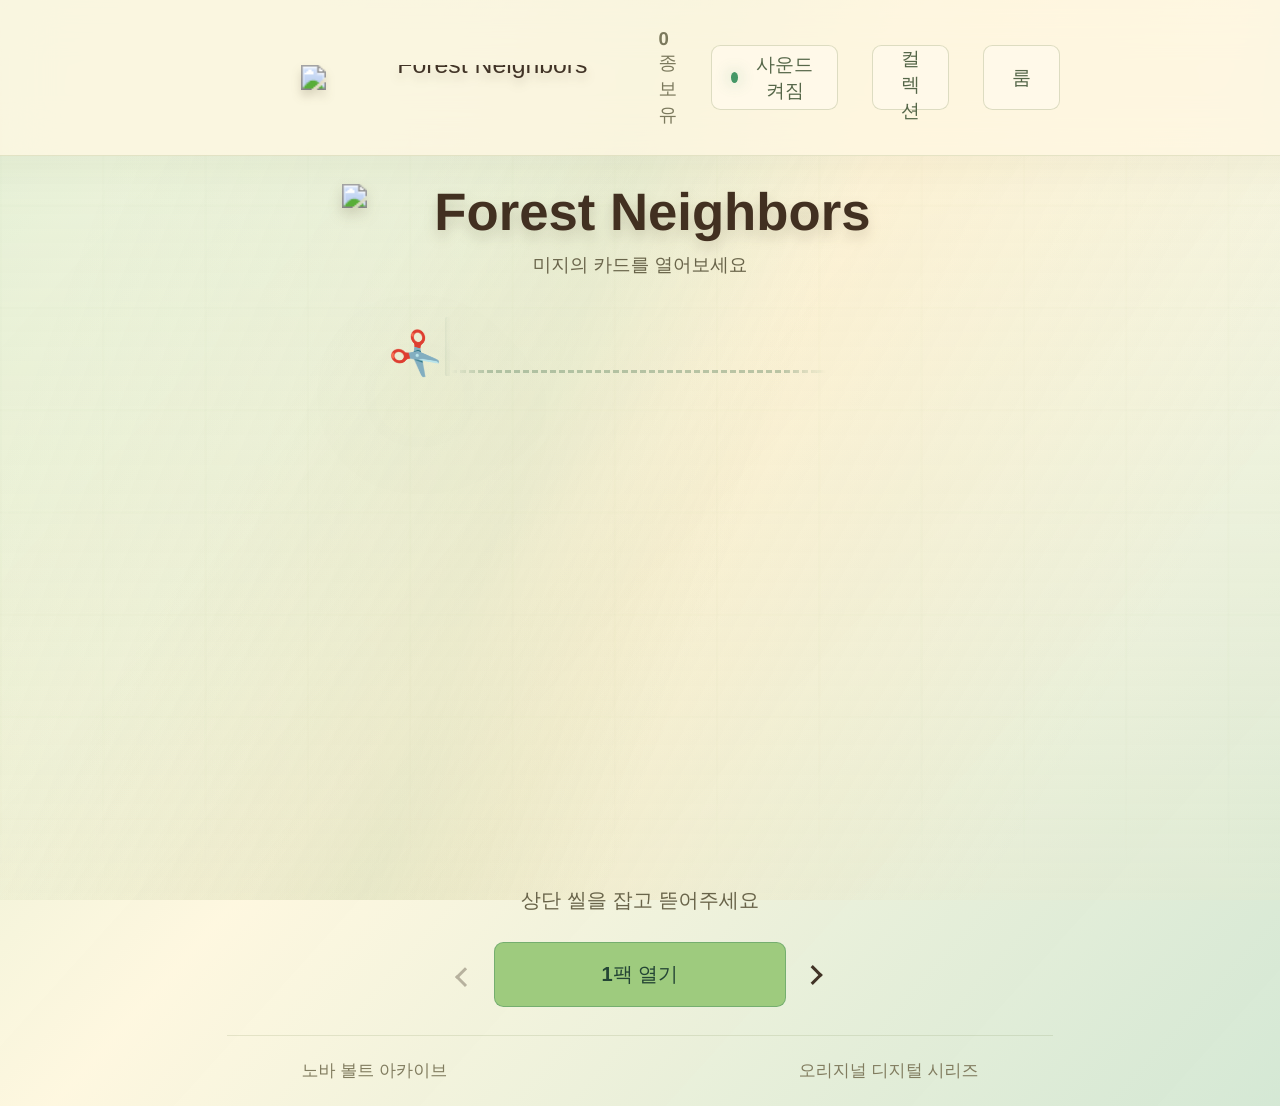
==== commit 3053edc0: "Update pack reveal effects" ====
--- a/index.html
+++ b/index.html
@@ -45,7 +45,7 @@
 `+p[b].replace(" at new "," at ");return n.displayName&&z.includes("<anonymous>")&&(z=z.replace("<anonymous>",n.displayName)),z}while(1<=b&&0<=O);break}}}finally{Le=!1,Error.prepareStackTrace=l}return(n=n?n.displayName||n.name:"")?J(n):""}function Ne(n){switch(n.tag){case 5:return J(n.type);case 16:return J("Lazy");case 13:return J("Suspense");case 19:return J("SuspenseList");case 0:case 2:case 15:return n=Ve(n.type,!1),n;case 11:return n=Ve(n.type.render,!1),n;case 1:return n=Ve(n.type,!0),n;default:return""}}function ce(n){if(n==null)return null;if(typeof n=="function")return n.displayName||n.name||null;if(typeof n=="string")return n;switch(n){case U:return"Fragment";case N:return"Portal";case I:return"Profiler";case T:return"StrictMode";case re:return"Suspense";case ue:return"SuspenseList"}if(typeof n=="object")switch(n.$$typeof){case k:return(n.displayName||"Context")+".Consumer";case G:return(n._context.displayName||"Context")+".Provider";case W:var r=n.render;return n=n.displayName,n||(n=r.displayName||r.name||"",n=n!==""?"ForwardRef("+n+")":"ForwardRef"),n;case B:return r=n.displayName||null,r!==null?r:ce(n.type)||"Memo";case Z:r=n._payload,n=n._init;try{return ce(n(r))}catch{}}return null}function ye(n){var r=n.type;switch(n.tag){case 24:return"Cache";case 9:return(r.displayName||"Context")+".Consumer";case 10:return(r._context.displayName||"Context")+".Provider";case 18:return"DehydratedFragment";case 11:return n=r.render,n=n.displayName||n.name||"",r.displayName||(n!==""?"ForwardRef("+n+")":"ForwardRef");case 7:return"Fragment";case 5:return r;case 4:return"Portal";case 3:return"Root";case 6:return"Text";case 16:return ce(r);case 8:return r===T?"StrictMode":"Mode";case 22:return"Offscreen";case 12:return"Profiler";case 21:return"Scope";case 13:return"Suspense";case 19:return"SuspenseList";case 25:return"TracingMarker";case 1:case 0:case 17:case 2:case 14:case 15:if(typeof r=="function")return r.displayName||r.name||null;if(typeof r=="string")return r}return null}function me(n){switch(typeof n){case"boolean":case"number":case"string":case"undefined":return n;case"object":return n;default:return""}}function Ue(n){var r=n.type;return(n=n.nodeName)&&n.toLowerCase()==="input"&&(r==="checkbox"||r==="radio")}function Je(n){var r=Ue(n)?"checked":"value",l=Object.getOwnPropertyDescriptor(n.constructor.prototype,r),u=""+n[r];if(!n.hasOwnProperty(r)&&typeof l<"u"&&typeof l.get=="function"&&typeof l.set=="function"){var p=l.get,x=l.set;return Object.defineProperty(n,r,{configurable:!0,get:function(){return p.call(this)},set:function(b){u=""+b,x.call(this,b)}}),Object.defineProperty(n,r,{enumerable:l.enumerable}),{getValue:function(){return u},setValue:function(b){u=""+b},stopTracking:function(){n._valueTracker=null,delete n[r]}}}}function Qe(n){n._valueTracker||(n._valueTracker=Je(n))}function Vt(n){if(!n)return!1;var r=n._valueTracker;if(!r)return!0;var l=r.getValue(),u="";return n&&(u=Ue(n)?n.checked?"true":"false":n.value),n=u,n!==l?(r.setValue(n),!0):!1}function ht(n){if(n=n||(typeof document<"u"?document:void 0),typeof n>"u")return null;try{return n.activeElement||n.body}catch{return n.body}}function bt(n,r){var l=r.checked;return se({},r,{defaultChecked:void 0,defaultValue:void 0,value:void 0,checked:l??n._wrapperState.initialChecked})}function Ot(n,r){var l=r.defaultValue==null?"":r.defaultValue,u=r.checked!=null?r.checked:r.defaultChecked;l=me(r.value!=null?r.value:l),n._wrapperState={initialChecked:u,initialValue:l,controlled:r.type==="checkbox"||r.type==="radio"?r.checked!=null:r.value!=null}}function pt(n,r){r=r.checked,r!=null&&P(n,"checked",r,!1)}function Qt(n,r){pt(n,r);var l=me(r.value),u=r.type;if(l!=null)u==="number"?(l===0&&n.value===""||n.value!=l)&&(n.value=""+l):n.value!==""+l&&(n.value=""+l);else if(u==="submit"||u==="reset"){n.removeAttribute("value");return}r.hasOwnProperty("value")?wn(n,r.type,l):r.hasOwnProperty("defaultValue")&&wn(n,r.type,me(r.defaultValue)),r.checked==null&&r.defaultChecked!=null&&(n.defaultChecked=!!r.defaultChecked)}function Ht(n,r,l){if(r.hasOwnProperty("value")||r.hasOwnProperty("defaultValue")){var u=r.type;if(!(u!=="submit"&&u!=="reset"||r.value!==void 0&&r.value!==null))return;r=""+n._wrapperState.initialValue,l||r===n.value||(n.value=r),n.defaultValue=r}l=n.name,l!==""&&(n.name=""),n.defaultChecked=!!n._wrapperState.initialChecked,l!==""&&(n.name=l)}function wn(n,r,l){(r!=="number"||ht(n.ownerDocument)!==n)&&(l==null?n.defaultValue=""+n._wrapperState.initialValue:n.defaultValue!==""+l&&(n.defaultValue=""+l))}var X=Array.isArray;function Gt(n,r,l,u){if(n=n.options,r){r={};for(var p=0;p<l.length;p++)r["$"+l[p]]=!0;for(l=0;l<n.length;l++)p=r.hasOwnProperty("$"+n[l].value),n[l].selected!==p&&(n[l].selected=p),p&&u&&(n[l].defaultSelected=!0)}else{for(l=""+me(l),r=null,p=0;p<n.length;p++){if(n[p].value===l){n[p].selected=!0,u&&(n[p].defaultSelected=!0);return}r!==null||n[p].disabled||(r=n[p])}r!==null&&(r.selected=!0)}}function mt(n,r){if(r.dangerouslySetInnerHTML!=null)throw Error(t(91));return se({},r,{value:void 0,defaultValue:void 0,children:""+n._wrapperState.initialValue})}function Nt(n,r){var l=r.value;if(l==null){if(l=r.children,r=r.defaultValue,l!=null){if(r!=null)throw Error(t(92));if(X(l)){if(1<l.length)throw Error(t(93));l=l[0]}r=l}r==null&&(r=""),l=r}n._wrapperState={initialValue:me(l)}}function Ie(n,r){var l=me(r.value),u=me(r.defaultValue);l!=null&&(l=""+l,l!==n.value&&(n.value=l),r.defaultValue==null&&n.defaultValue!==l&&(n.defaultValue=l)),u!=null&&(n.defaultValue=""+u)}function Xt(n){var r=n.textContent;r===n._wrapperState.initialValue&&r!==""&&r!==null&&(n.value=r)}function L(n){switch(n){case"svg":return"http://www.w3.org/2000/svg";case"math":return"http://www.w3.org/1998/Math/MathML";default:return"http://www.w3.org/1999/xhtml"}}function w(n,r){return n==null||n==="http://www.w3.org/1999/xhtml"?L(r):n==="http://www.w3.org/2000/svg"&&r==="foreignObject"?"http://www.w3.org/1999/xhtml":n}var Q,he=(function(n){return typeof MSApp<"u"&&MSApp.execUnsafeLocalFunction?function(r,l,u,p){MSApp.execUnsafeLocalFunction(function(){return n(r,l,u,p)})}:n})(function(n,r){if(n.namespaceURI!=="http://www.w3.org/2000/svg"||"innerHTML"in n)n.innerHTML=r;else{for(Q=Q||document.createElement("div"),Q.innerHTML="<svg>"+r.valueOf().toString()+"</svg>",r=Q.firstChild;n.firstChild;)n.removeChild(n.firstChild);for(;r.firstChild;)n.appendChild(r.firstChild)}});function ge(n,r){if(r){var l=n.firstChild;if(l&&l===n.lastChild&&l.nodeType===3){l.nodeValue=r;return}}n.textContent=r}var Me={animationIterationCount:!0,aspectRatio:!0,borderImageOutset:!0,borderImageSlice:!0,borderImageWidth:!0,boxFlex:!0,boxFlexGroup:!0,boxOrdinalGroup:!0,columnCount:!0,columns:!0,flex:!0,flexGrow:!0,flexPositive:!0,flexShrink:!0,flexNegative:!0,flexOrder:!0,gridArea:!0,gridRow:!0,gridRowEnd:!0,gridRowSpan:!0,gridRowStart:!0,gridColumn:!0,gridColumnEnd:!0,gridColumnSpan:!0,gridColumnStart:!0,fontWeight:!0,lineClamp:!0,lineHeight:!0,opacity:!0,order:!0,orphans:!0,tabSize:!0,widows:!0,zIndex:!0,zoom:!0,fillOpacity:!0,floodOpacity:!0,stopOpacity:!0,strokeDasharray:!0,strokeDashoffset:!0,strokeMiterlimit:!0,strokeOpacity:!0,strokeWidth:!0},Pe=["Webkit","ms","Moz","O"];Object.keys(Me).forEach(function(n){Pe.forEach(function(r){r=r+n.charAt(0).toUpperCase()+n.substring(1),Me[r]=Me[n]})});function de(n,r,l){return r==null||typeof r=="boolean"||r===""?"":l||typeof r!="number"||r===0||Me.hasOwnProperty(n)&&Me[n]?(""+r).trim():r+"px"}function pe(n,r){n=n.style;for(var l in r)if(r.hasOwnProperty(l)){var u=l.indexOf("--")===0,p=de(l,r[l],u);l==="float"&&(l="cssFloat"),u?n.setProperty(l,p):n[l]=p}}var Fe=se({menuitem:!0},{area:!0,base:!0,br:!0,col:!0,embed:!0,hr:!0,img:!0,input:!0,keygen:!0,link:!0,meta:!0,param:!0,source:!0,track:!0,wbr:!0});function ke(n,r){if(r){if(Fe[n]&&(r.children!=null||r.dangerouslySetInnerHTML!=null))throw Error(t(137,n));if(r.dangerouslySetInnerHTML!=null){if(r.children!=null)throw Error(t(60));if(typeof r.dangerouslySetInnerHTML!="object"||!("__html"in r.dangerouslySetInnerHTML))throw Error(t(61))}if(r.style!=null&&typeof r.style!="object")throw Error(t(62))}}function Ae(n,r){if(n.indexOf("-")===-1)return typeof r.is=="string";switch(n){case"annotation-xml":case"color-profile":case"font-face":case"font-face-src":case"font-face-uri":case"font-face-format":case"font-face-name":case"missing-glyph":return!1;default:return!0}}var Ee=null;function it(n){return n=n.target||n.srcElement||window,n.correspondingUseElement&&(n=n.correspondingUseElement),n.nodeType===3?n.parentNode:n}var at=null,vt=null,V=null;function we(n){if(n=ua(n)){if(typeof at!="function")throw Error(t(280));var r=n.stateNode;r&&(r=_l(r),at(n.stateNode,n.type,r))}}function fe(n){vt?V?V.push(n):V=[n]:vt=n}function Oe(){if(vt){var n=vt,r=V;if(V=vt=null,we(n),r)for(n=0;n<r.length;n++)we(r[n])}}function Re(n,r){return n(r)}function _e(){}var je=!1;function lt(n,r,l){if(je)return n(r,l);je=!0;try{return Re(n,r,l)}finally{je=!1,(vt!==null||V!==null)&&(_e(),Oe())}}function Bt(n,r){var l=n.stateNode;if(l===null)return null;var u=_l(l);if(u===null)return null;l=u[r];e:switch(r){case"onClick":case"onClickCapture":case"onDoubleClick":case"onDoubleClickCapture":case"onMouseDown":case"onMouseDownCapture":case"onMouseMove":case"onMouseMoveCapture":case"onMouseUp":case"onMouseUpCapture":case"onMouseEnter":(u=!u.disabled)||(n=n.type,u=!(n==="button"||n==="input"||n==="select"||n==="textarea")),n=!u;break e;default:n=!1}if(n)return null;if(l&&typeof l!="function")throw Error(t(231,r,typeof l));return l}var Rt=!1;if(d)try{var Fn={};Object.defineProperty(Fn,"passive",{get:function(){Rt=!0}}),window.addEventListener("test",Fn,Fn),window.removeEventListener("test",Fn,Fn)}catch{Rt=!1}function ai(n,r,l,u,p,x,b,O,z){var ae=Array.prototype.slice.call(arguments,3);try{r.apply(l,ae)}catch(xe){this.onError(xe)}}var tr=!1,Is=null,os=!1,Ds=null,nr={onError:function(n){tr=!0,Is=n}};function Go(n,r,l,u,p,x,b,O,z){tr=!1,Is=null,ai.apply(nr,arguments)}function el(n,r,l,u,p,x,b,O,z){if(Go.apply(this,arguments),tr){if(tr){var ae=Is;tr=!1,Is=null}else throw Error(t(198));os||(os=!0,Ds=ae)}}function Oi(n){var r=n,l=n;if(n.alternate)for(;r.return;)r=r.return;else{n=r;do r=n,(r.flags&4098)!==0&&(l=r.return),n=r.return;while(n)}return r.tag===3?l:null}function as(n){if(n.tag===13){var r=n.memoizedState;if(r===null&&(n=n.alternate,n!==null&&(r=n.memoizedState)),r!==null)return r.dehydrated}return null}function Wo(n){if(Oi(n)!==n)throw Error(t(188))}function Us(n){var r=n.alternate;if(!r){if(r=Oi(n),r===null)throw Error(t(188));return r!==n?null:n}for(var l=n,u=r;;){var p=l.return;if(p===null)break;var x=p.alternate;if(x===null){if(u=p.return,u!==null){l=u;continue}break}if(p.child===x.child){for(x=p.child;x;){if(x===l)return Wo(p),n;if(x===u)return Wo(p),r;x=x.sibling}throw Error(t(188))}if(l.return!==u.return)l=p,u=x;else{for(var b=!1,O=p.child;O;){if(O===l){b=!0,l=p,u=x;break}if(O===u){b=!0,u=p,l=x;break}O=O.sibling}if(!b){for(O=x.child;O;){if(O===l){b=!0,l=x,u=p;break}if(O===u){b=!0,u=x,l=p;break}O=O.sibling}if(!b)throw Error(t(189))}}if(l.alternate!==u)throw Error(t(190))}if(l.tag!==3)throw Error(t(188));return l.stateNode.current===l?n:r}function jo(n){return n=Us(n),n!==null?Xo(n):null}function Xo(n){if(n.tag===5||n.tag===6)return n;for(n=n.child;n!==null;){var r=Xo(n);if(r!==null)return r;n=n.sibling}return null}var tl=e.unstable_scheduleCallback,nl=e.unstable_cancelCallback,eu=e.unstable_shouldYield,tu=e.unstable_requestPaint,en=e.unstable_now,nu=e.unstable_getCurrentPriorityLevel,Yo=e.unstable_ImmediatePriority,R=e.unstable_UserBlockingPriority,$=e.unstable_NormalPriority,oe=e.unstable_LowPriority,ne=e.unstable_IdlePriority,te=null,Ce=null;function He(n){if(Ce&&typeof Ce.onCommitFiberRoot=="function")try{Ce.onCommitFiberRoot(te,n,void 0,(n.current.flags&128)===128)}catch{}}var be=Math.clz32?Math.clz32:ut,Xe=Math.log,Ze=Math.LN2;function ut(n){return n>>>=0,n===0?32:31-(Xe(n)/Ze|0)|0}var dt=64,Ke=4194304;function wt(n){switch(n&-n){case 1:return 1;case 2:return 2;case 4:return 4;case 8:return 8;case 16:return 16;case 32:return 32;case 64:case 128:case 256:case 512:case 1024:case 2048:case 4096:case 8192:case 16384:case 32768:case 65536:case 131072:case 262144:case 524288:case 1048576:case 2097152:return n&4194240;case 4194304:case 8388608:case 16777216:case 33554432:case 67108864:return n&130023424;case 134217728:return 134217728;case 268435456:return 268435456;case 536870912:return 536870912;case 1073741824:return 1073741824;default:return n}}function Wt(n,r){var l=n.pendingLanes;if(l===0)return 0;var u=0,p=n.suspendedLanes,x=n.pingedLanes,b=l&268435455;if(b!==0){var O=b&~p;O!==0?u=wt(O):(x&=b,x!==0&&(u=wt(x)))}else b=l&~p,b!==0?u=wt(b):x!==0&&(u=wt(x));if(u===0)return 0;if(r!==0&&r!==u&&(r&p)===0&&(p=u&-u,x=r&-r,p>=x||p===16&&(x&4194240)!==0))return r;if((u&4)!==0&&(u|=l&16),r=n.entangledLanes,r!==0)for(n=n.entanglements,r&=u;0<r;)l=31-be(r),p=1<<l,u|=n[l],r&=~p;return u}function $t(n,r){switch(n){case 1:case 2:case 4:return r+250;case 8:case 16:case 32:case 64:case 128:case 256:case 512:case 1024:case 2048:case 4096:case 8192:case 16384:case 32768:case 65536:case 131072:case 262144:case 524288:case 1048576:case 2097152:return r+5e3;case 4194304:case 8388608:case 16777216:case 33554432:case 67108864:return-1;case 134217728:case 268435456:case 536870912:case 1073741824:return-1;default:return-1}}function Lt(n,r){for(var l=n.suspendedLanes,u=n.pingedLanes,p=n.expirationTimes,x=n.pendingLanes;0<x;){var b=31-be(x),O=1<<b,z=p[b];z===-1?((O&l)===0||(O&u)!==0)&&(p[b]=$t(O,r)):z<=r&&(n.expiredLanes|=O),x&=~O}}function cn(n){return n=n.pendingLanes&-1073741825,n!==0?n:n&1073741824?1073741824:0}function Be(){var n=dt;return dt<<=1,(dt&4194240)===0&&(dt=64),n}function An(n){for(var r=[],l=0;31>l;l++)r.push(n);return r}function xt(n,r,l){n.pendingLanes|=r,r!==536870912&&(n.suspendedLanes=0,n.pingedLanes=0),n=n.eventTimes,r=31-be(r),n[r]=l}function Gn(n,r){var l=n.pendingLanes&~r;n.pendingLanes=r,n.suspendedLanes=0,n.pingedLanes=0,n.expiredLanes&=r,n.mutableReadLanes&=r,n.entangledLanes&=r,r=n.entanglements;var u=n.eventTimes;for(n=n.expirationTimes;0<l;){var p=31-be(l),x=1<<p;r[p]=0,u[p]=-1,n[p]=-1,l&=~x}}function Wn(n,r){var l=n.entangledLanes|=r;for(n=n.entanglements;l;){var u=31-be(l),p=1<<u;p&r|n[u]&r&&(n[u]|=r),l&=~p}}var St=0;function ir(n){return n&=-n,1<n?4<n?(n&268435455)!==0?16:536870912:4:1}var Pt,Yt,vi,It,xi,ki=!1,ls=[],wr=null,Ar=null,br=null,Ko=new Map,qo=new Map,Rr=[],J_="mousedown mouseup touchcancel touchend touchstart auxclick dblclick pointercancel pointerdown pointerup dragend dragstart drop compositionend compositionstart keydown keypress keyup input textInput copy cut paste click change contextmenu reset submit".split(" ");function Zh(n,r){switch(n){case"focusin":case"focusout":wr=null;break;case"dragenter":case"dragleave":Ar=null;break;case"mouseover":case"mouseout":br=null;break;case"pointerover":case"pointerout":Ko.delete(r.pointerId);break;case"gotpointercapture":case"lostpointercapture":qo.delete(r.pointerId)}}function $o(n,r,l,u,p,x){return n===null||n.nativeEvent!==x?(n={blockedOn:r,domEventName:l,eventSystemFlags:u,nativeEvent:x,targetContainers:[p]},r!==null&&(r=ua(r),r!==null&&Yt(r)),n):(n.eventSystemFlags|=u,r=n.targetContainers,p!==null&&r.indexOf(p)===-1&&r.push(p),n)}function Q_(n,r,l,u,p){switch(r){case"focusin":return wr=$o(wr,n,r,l,u,p),!0;case"dragenter":return Ar=$o(Ar,n,r,l,u,p),!0;case"mouseover":return br=$o(br,n,r,l,u,p),!0;case"pointerover":var x=p.pointerId;return Ko.set(x,$o(Ko.get(x)||null,n,r,l,u,p)),!0;case"gotpointercapture":return x=p.pointerId,qo.set(x,$o(qo.get(x)||null,n,r,l,u,p)),!0}return!1}function Jh(n){var r=cs(n.target);if(r!==null){var l=Oi(r);if(l!==null){if(r=l.tag,r===13){if(r=as(l),r!==null){n.blockedOn=r,xi(n.priority,function(){vi(l)});return}}else if(r===3&&l.stateNode.current.memoizedState.isDehydrated){n.blockedOn=l.tag===3?l.stateNode.containerInfo:null;return}}}n.blockedOn=null}function il(n){if(n.blockedOn!==null)return!1;for(var r=n.targetContainers;0<r.length;){var l=ru(n.domEventName,n.eventSystemFlags,r[0],n.nativeEvent);if(l===null){l=n.nativeEvent;var u=new l.constructor(l.type,l);Ee=u,l.target.dispatchEvent(u),Ee=null}else return r=ua(l),r!==null&&Yt(r),n.blockedOn=l,!1;r.shift()}return!0}function Qh(n,r,l){il(n)&&l.delete(r)}function ev(){ki=!1,wr!==null&&il(wr)&&(wr=null),Ar!==null&&il(Ar)&&(Ar=null),br!==null&&il(br)&&(br=null),Ko.forEach(Qh),qo.forEach(Qh)}function Zo(n,r){n.blockedOn===r&&(n.blockedOn=null,ki||(ki=!0,e.unstable_scheduleCallback(e.unstable_NormalPriority,ev)))}function Jo(n){function r(p){return Zo(p,n)}if(0<ls.length){Zo(ls[0],n);for(var l=1;l<ls.length;l++){var u=ls[l];u.blockedOn===n&&(u.blockedOn=null)}}for(wr!==null&&Zo(wr,n),Ar!==null&&Zo(Ar,n),br!==null&&Zo(br,n),Ko.forEach(r),qo.forEach(r),l=0;l<Rr.length;l++)u=Rr[l],u.blockedOn===n&&(u.blockedOn=null);for(;0<Rr.length&&(l=Rr[0],l.blockedOn===null);)Jh(l),l.blockedOn===null&&Rr.shift()}var Fs=C.ReactCurrentBatchConfig,rl=!0;function tv(n,r,l,u){var p=St,x=Fs.transition;Fs.transition=null;try{St=1,iu(n,r,l,u)}finally{St=p,Fs.transition=x}}function nv(n,r,l,u){var p=St,x=Fs.transition;Fs.transition=null;try{St=4,iu(n,r,l,u)}finally{St=p,Fs.transition=x}}function iu(n,r,l,u){if(rl){var p=ru(n,r,l,u);if(p===null)Su(n,r,u,sl,l),Zh(n,u);else if(Q_(p,n,r,l,u))u.stopPropagation();else if(Zh(n,u),r&4&&-1<J_.indexOf(n)){for(;p!==null;){var x=ua(p);if(x!==null&&Pt(x),x=ru(n,r,l,u),x===null&&Su(n,r,u,sl,l),x===p)break;p=x}p!==null&&u.stopPropagation()}else Su(n,r,u,null,l)}}var sl=null;function ru(n,r,l,u){if(sl=null,n=it(u),n=cs(n),n!==null)if(r=Oi(n),r===null)n=null;else if(l=r.tag,l===13){if(n=as(r),n!==null)return n;n=null}else if(l===3){if(r.stateNode.current.memoizedState.isDehydrated)return r.tag===3?r.stateNode.containerInfo:null;n=null}else r!==n&&(n=null);return sl=n,null}function ep(n){switch(n){case"cancel":case"click":case"close":case"contextmenu":case"copy":case"cut":case"auxclick":case"dblclick":case"dragend":case"dragstart":case"drop":case"focusin":case"focusout":case"input":case"invalid":case"keydown":case"keypress":case"keyup":case"mousedown":case"mouseup":case"paste":case"pause":case"play":case"pointercancel":case"pointerdown":case"pointerup":case"ratechange":case"reset":case"resize":case"seeked":case"submit":case"touchcancel":case"touchend":case"touchstart":case"volumechange":case"change":case"selectionchange":case"textInput":case"compositionstart":case"compositionend":case"compositionupdate":case"beforeblur":case"afterblur":case"beforeinput":case"blur":case"fullscreenchange":case"focus":case"hashchange":case"popstate":case"select":case"selectstart":return 1;case"drag":case"dragenter":case"dragexit":case"dragleave":case"dragover":case"mousemove":case"mouseout":case"mouseover":case"pointermove":case"pointerout":case"pointerover":case"scroll":case"toggle":case"touchmove":case"wheel":case"mouseenter":case"mouseleave":case"pointerenter":case"pointerleave":return 4;case"message":switch(nu()){case Yo:return 1;case R:return 4;case $:case oe:return 16;case ne:return 536870912;default:return 16}default:return 16}}var Cr=null,su=null,ol=null;function tp(){if(ol)return ol;var n,r=su,l=r.length,u,p="value"in Cr?Cr.value:Cr.textContent,x=p.length;for(n=0;n<l&&r[n]===p[n];n++);var b=l-n;for(u=1;u<=b&&r[l-u]===p[x-u];u++);return ol=p.slice(n,1<u?1-u:void 0)}function al(n){var r=n.keyCode;return"charCode"in n?(n=n.charCode,n===0&&r===13&&(n=13)):n=r,n===10&&(n=13),32<=n||n===13?n:0}function ll(){return!0}function np(){return!1}function Qn(n){function r(l,u,p,x,b){this._reactName=l,this._targetInst=p,this.type=u,this.nativeEvent=x,this.target=b,this.currentTarget=null;for(var O in n)n.hasOwnProperty(O)&&(l=n[O],this[O]=l?l(x):x[O]);return this.isDefaultPrevented=(x.defaultPrevented!=null?x.defaultPrevented:x.returnValue===!1)?ll:np,this.isPropagationStopped=np,this}return se(r.prototype,{preventDefault:function(){this.defaultPrevented=!0;var l=this.nativeEvent;l&&(l.preventDefault?l.preventDefault():typeof l.returnValue!="unknown"&&(l.returnValue=!1),this.isDefaultPrevented=ll)},stopPropagation:function(){var l=this.nativeEvent;l&&(l.stopPropagation?l.stopPropagation():typeof l.cancelBubble!="unknown"&&(l.cancelBubble=!0),this.isPropagationStopped=ll)},persist:function(){},isPersistent:ll}),r}var Os={eventPhase:0,bubbles:0,cancelable:0,timeStamp:function(n){return n.timeStamp||Date.now()},defaultPrevented:0,isTrusted:0},ou=Qn(Os),Qo=se({},Os,{view:0,detail:0}),iv=Qn(Qo),au,lu,ea,cl=se({},Qo,{screenX:0,screenY:0,clientX:0,clientY:0,pageX:0,pageY:0,ctrlKey:0,shiftKey:0,altKey:0,metaKey:0,getModifierState:uu,button:0,buttons:0,relatedTarget:function(n){return n.relatedTarget===void 0?n.fromElement===n.srcElement?n.toElement:n.fromElement:n.relatedTarget},movementX:function(n){return"movementX"in n?n.movementX:(n!==ea&&(ea&&n.type==="mousemove"?(au=n.screenX-ea.screenX,lu=n.screenY-ea.screenY):lu=au=0,ea=n),au)},movementY:function(n){return"movementY"in n?n.movementY:lu}}),ip=Qn(cl),rv=se({},cl,{dataTransfer:0}),sv=Qn(rv),ov=se({},Qo,{relatedTarget:0}),cu=Qn(ov),av=se({},Os,{animationName:0,elapsedTime:0,pseudoElement:0}),lv=Qn(av),cv=se({},Os,{clipboardData:function(n){return"clipboardData"in n?n.clipboardData:window.clipboardData}}),uv=Qn(cv),dv=se({},Os,{data:0}),rp=Qn(dv),fv={Esc:"Escape",Spacebar:" ",Left:"ArrowLeft",Up:"ArrowUp",Right:"ArrowRight",Down:"ArrowDown",Del:"Delete",Win:"OS",Menu:"ContextMenu",Apps:"ContextMenu",Scroll:"ScrollLock",MozPrintableKey:"Unidentified"},hv={8:"Backspace",9:"Tab",12:"Clear",13:"Enter",16:"Shift",17:"Control",18:"Alt",19:"Pause",20:"CapsLock",27:"Escape",32:" ",33:"PageUp",34:"PageDown",35:"End",36:"Home",37:"ArrowLeft",38:"ArrowUp",39:"ArrowRight",40:"ArrowDown",45:"Insert",46:"Delete",112:"F1",113:"F2",114:"F3",115:"F4",116:"F5",117:"F6",118:"F7",119:"F8",120:"F9",121:"F10",122:"F11",123:"F12",144:"NumLock",145:"ScrollLock",224:"Meta"},pv={Alt:"altKey",Control:"ctrlKey",Meta:"metaKey",Shift:"shiftKey"};function mv(n){var r=this.nativeEvent;return r.getModifierState?r.getModifierState(n):(n=pv[n])?!!r[n]:!1}function uu(){return mv}var gv=se({},Qo,{key:function(n){if(n.key){var r=fv[n.key]||n.key;if(r!=="Unidentified")return r}return n.type==="keypress"?(n=al(n),n===13?"Enter":String.fromCharCode(n)):n.type==="keydown"||n.type==="keyup"?hv[n.keyCode]||"Unidentified":""},code:0,location:0,ctrlKey:0,shiftKey:0,altKey:0,metaKey:0,repeat:0,locale:0,getModifierState:uu,charCode:function(n){return n.type==="keypress"?al(n):0},keyCode:function(n){return n.type==="keydown"||n.type==="keyup"?n.keyCode:0},which:function(n){return n.type==="keypress"?al(n):n.type==="keydown"||n.type==="keyup"?n.keyCode:0}}),_v=Qn(gv),vv=se({},cl,{pointerId:0,width:0,height:0,pressure:0,tangentialPressure:0,tiltX:0,tiltY:0,twist:0,pointerType:0,isPrimary:0}),sp=Qn(vv),xv=se({},Qo,{touches:0,targetTouches:0,changedTouches:0,altKey:0,metaKey:0,ctrlKey:0,shiftKey:0,getModifierState:uu}),yv=Qn(xv),Sv=se({},Os,{propertyName:0,elapsedTime:0,pseudoElement:0}),Mv=Qn(Sv),Ev=se({},cl,{deltaX:function(n){return"deltaX"in n?n.deltaX:"wheelDeltaX"in n?-n.wheelDeltaX:0},deltaY:function(n){return"deltaY"in n?n.deltaY:"wheelDeltaY"in n?-n.wheelDeltaY:"wheelDelta"in n?-n.wheelDelta:0},deltaZ:0,deltaMode:0}),Tv=Qn(Ev),wv=[9,13,27,32],du=d&&"CompositionEvent"in window,ta=null;d&&"documentMode"in document&&(ta=document.documentMode);var Av=d&&"TextEvent"in window&&!ta,op=d&&(!du||ta&&8<ta&&11>=ta),ap=" ",lp=!1;function cp(n,r){switch(n){case"keyup":return wv.indexOf(r.keyCode)!==-1;case"keydown":return r.keyCode!==229;case"keypress":case"mousedown":case"focusout":return!0;default:return!1}}function up(n){return n=n.detail,typeof n=="object"&&"data"in n?n.data:null}var ks=!1;function bv(n,r){switch(n){case"compositionend":return up(r);case"keypress":return r.which!==32?null:(lp=!0,ap);case"textInput":return n=r.data,n===ap&&lp?null:n;default:return null}}function Rv(n,r){if(ks)return n==="compositionend"||!du&&cp(n,r)?(n=tp(),ol=su=Cr=null,ks=!1,n):null;switch(n){case"paste":return null;case"keypress":if(!(r.ctrlKey||r.altKey||r.metaKey)||r.ctrlKey&&r.altKey){if(r.char&&1<r.char.length)return r.char;if(r.which)return String.fromCharCode(r.which)}return null;case"compositionend":return op&&r.locale!=="ko"?null:r.data;default:return null}}var Cv={color:!0,date:!0,datetime:!0,"datetime-local":!0,email:!0,month:!0,number:!0,password:!0,range:!0,search:!0,tel:!0,text:!0,time:!0,url:!0,week:!0};function dp(n){var r=n&&n.nodeName&&n.nodeName.toLowerCase();return r==="input"?!!Cv[n.type]:r==="textarea"}function fp(n,r,l,u){fe(u),r=pl(r,"onChange"),0<r.length&&(l=new ou("onChange","change",null,l,u),n.push({event:l,listeners:r}))}var na=null,ia=null;function Pv(n){Pp(n,0)}function ul(n){var r=Gs(n);if(Vt(r))return n}function Nv(n,r){if(n==="change")return r}var hp=!1;if(d){var fu;if(d){var hu="oninput"in document;if(!hu){var pp=document.createElement("div");pp.setAttribute("oninput","return;"),hu=typeof pp.oninput=="function"}fu=hu}else fu=!1;hp=fu&&(!document.documentMode||9<document.documentMode)}function mp(){na&&(na.detachEvent("onpropertychange",gp),ia=na=null)}function gp(n){if(n.propertyName==="value"&&ul(ia)){var r=[];fp(r,ia,n,it(n)),lt(Pv,r)}}function Lv(n,r,l){n==="focusin"?(mp(),na=r,ia=l,na.attachEvent("onpropertychange",gp)):n==="focusout"&&mp()}function Iv(n){if(n==="selectionchange"||n==="keyup"||n==="keydown")return ul(ia)}function Dv(n,r){if(n==="click")return ul(r)}function Uv(n,r){if(n==="input"||n==="change")return ul(r)}function Fv(n,r){return n===r&&(n!==0||1/n===1/r)||n!==n&&r!==r}var yi=typeof Object.is=="function"?Object.is:Fv;function ra(n,r){if(yi(n,r))return!0;if(typeof n!="object"||n===null||typeof r!="object"||r===null)return!1;var l=Object.keys(n),u=Object.keys(r);if(l.length!==u.length)return!1;for(u=0;u<l.length;u++){var p=l[u];if(!f.call(r,p)||!yi(n[p],r[p]))return!1}return!0}function _p(n){for(;n&&n.firstChild;)n=n.firstChild;return n}function vp(n,r){var l=_p(n);n=0;for(var u;l;){if(l.nodeType===3){if(u=n+l.textContent.length,n<=r&&u>=r)return{node:l,offset:r-n};n=u}e:{for(;l;){if(l.nextSibling){l=l.nextSibling;break e}l=l.parentNode}l=void 0}l=_p(l)}}function xp(n,r){return n&&r?n===r?!0:n&&n.nodeType===3?!1:r&&r.nodeType===3?xp(n,r.parentNode):"contains"in n?n.contains(r):n.compareDocumentPosition?!!(n.compareDocumentPosition(r)&16):!1:!1}function yp(){for(var n=window,r=ht();r instanceof n.HTMLIFrameElement;){try{var l=typeof r.contentWindow.location.href=="string"}catch{l=!1}if(l)n=r.contentWindow;else break;r=ht(n.document)}return r}function pu(n){var r=n&&n.nodeName&&n.nodeName.toLowerCase();return r&&(r==="input"&&(n.type==="text"||n.type==="search"||n.type==="tel"||n.type==="url"||n.type==="password")||r==="textarea"||n.contentEditable==="true")}function Ov(n){var r=yp(),l=n.focusedElem,u=n.selectionRange;if(r!==l&&l&&l.ownerDocument&&xp(l.ownerDocument.documentElement,l)){if(u!==null&&pu(l)){if(r=u.start,n=u.end,n===void 0&&(n=r),"selectionStart"in l)l.selectionStart=r,l.selectionEnd=Math.min(n,l.value.length);else if(n=(r=l.ownerDocument||document)&&r.defaultView||window,n.getSelection){n=n.getSelection();var p=l.textContent.length,x=Math.min(u.start,p);u=u.end===void 0?x:Math.min(u.end,p),!n.extend&&x>u&&(p=u,u=x,x=p),p=vp(l,x);var b=vp(l,u);p&&b&&(n.rangeCount!==1||n.anchorNode!==p.node||n.anchorOffset!==p.offset||n.focusNode!==b.node||n.focusOffset!==b.offset)&&(r=r.createRange(),r.setStart(p.node,p.offset),n.removeAllRanges(),x>u?(n.addRange(r),n.extend(b.node,b.offset)):(r.setEnd(b.node,b.offset),n.addRange(r)))}}for(r=[],n=l;n=n.parentNode;)n.nodeType===1&&r.push({element:n,left:n.scrollLeft,top:n.scrollTop});for(typeof l.focus=="function"&&l.focus(),l=0;l<r.length;l++)n=r[l],n.element.scrollLeft=n.left,n.element.scrollTop=n.top}}var kv=d&&"documentMode"in document&&11>=document.documentMode,Bs=null,mu=null,sa=null,gu=!1;function Sp(n,r,l){var u=l.window===l?l.document:l.nodeType===9?l:l.ownerDocument;gu||Bs==null||Bs!==ht(u)||(u=Bs,"selectionStart"in u&&pu(u)?u={start:u.selectionStart,end:u.selectionEnd}:(u=(u.ownerDocument&&u.ownerDocument.defaultView||window).getSelection(),u={anchorNode:u.anchorNode,anchorOffset:u.anchorOffset,focusNode:u.focusNode,focusOffset:u.focusOffset}),sa&&ra(sa,u)||(sa=u,u=pl(mu,"onSelect"),0<u.length&&(r=new ou("onSelect","select",null,r,l),n.push({event:r,listeners:u}),r.target=Bs)))}function dl(n,r){var l={};return l[n.toLowerCase()]=r.toLowerCase(),l["Webkit"+n]="webkit"+r,l["Moz"+n]="moz"+r,l}var zs={animationend:dl("Animation","AnimationEnd"),animationiteration:dl("Animation","AnimationIteration"),animationstart:dl("Animation","AnimationStart"),transitionend:dl("Transition","TransitionEnd")},_u={},Mp={};d&&(Mp=document.createElement("div").style,"AnimationEvent"in window||(delete zs.animationend.animation,delete zs.animationiteration.animation,delete zs.animationstart.animation),"TransitionEvent"in window||delete zs.transitionend.transition);function fl(n){if(_u[n])return _u[n];if(!zs[n])return n;var r=zs[n],l;for(l in r)if(r.hasOwnProperty(l)&&l in Mp)return _u[n]=r[l];return n}var Ep=fl("animationend"),Tp=fl("animationiteration"),wp=fl("animationstart"),Ap=fl("transitionend"),bp=new Map,Rp="abort auxClick cancel canPlay canPlayThrough click close contextMenu copy cut drag dragEnd dragEnter dragExit dragLeave dragOver dragStart drop durationChange emptied encrypted ended error gotPointerCapture input invalid keyDown keyPress keyUp load loadedData loadedMetadata loadStart lostPointerCapture mouseDown mouseMove mouseOut mouseOver mouseUp paste pause play playing pointerCancel pointerDown pointerMove pointerOut pointerOver pointerUp progress rateChange reset resize seeked seeking stalled submit suspend timeUpdate touchCancel touchEnd touchStart volumeChange scroll toggle touchMove waiting wheel".split(" ");function Pr(n,r){bp.set(n,r),a(r,[n])}for(var vu=0;vu<Rp.length;vu++){var xu=Rp[vu],Bv=xu.toLowerCase(),zv=xu[0].toUpperCase()+xu.slice(1);Pr(Bv,"on"+zv)}Pr(Ep,"onAnimationEnd"),Pr(Tp,"onAnimationIteration"),Pr(wp,"onAnimationStart"),Pr("dblclick","onDoubleClick"),Pr("focusin","onFocus"),Pr("focusout","onBlur"),Pr(Ap,"onTransitionEnd"),c("onMouseEnter",["mouseout","mouseover"]),c("onMouseLeave",["mouseout","mouseover"]),c("onPointerEnter",["pointerout","pointerover"]),c("onPointerLeave",["pointerout","pointerover"]),a("onChange","change click focusin focusout input keydown keyup selectionchange".split(" ")),a("onSelect","focusout contextmenu dragend focusin keydown keyup mousedown mouseup selectionchange".split(" ")),a("onBeforeInput",["compositionend","keypress","textInput","paste"]),a("onCompositionEnd","compositionend focusout keydown keypress keyup mousedown".split(" ")),a("onCompositionStart","compositionstart focusout keydown keypress keyup mousedown".split(" ")),a("onCompositionUpdate","compositionupdate focusout keydown keypress keyup mousedown".split(" "));var oa="abort canplay canplaythrough durationchange emptied encrypted ended error loadeddata loadedmetadata loadstart pause play playing progress ratechange resize seeked seeking stalled suspend timeupdate volumechange waiting".split(" "),Vv=new Set("cancel close invalid load scroll toggle".split(" ").concat(oa));function Cp(n,r,l){var u=n.type||"unknown-event";n.currentTarget=l,el(u,r,void 0,n),n.currentTarget=null}function Pp(n,r){r=(r&4)!==0;for(var l=0;l<n.length;l++){var u=n[l],p=u.event;u=u.listeners;e:{var x=void 0;if(r)for(var b=u.length-1;0<=b;b--){var O=u[b],z=O.instance,ae=O.currentTarget;if(O=O.listener,z!==x&&p.isPropagationStopped())break e;Cp(p,O,ae),x=z}else for(b=0;b<u.length;b++){if(O=u[b],z=O.instance,ae=O.currentTarget,O=O.listener,z!==x&&p.isPropagationStopped())break e;Cp(p,O,ae),x=z}}}if(os)throw n=Ds,os=!1,Ds=null,n}function Kt(n,r){var l=r[bu];l===void 0&&(l=r[bu]=new Set);var u=n+"__bubble";l.has(u)||(Np(r,n,2,!1),l.add(u))}function yu(n,r,l){var u=0;r&&(u|=4),Np(l,n,u,r)}var hl="_reactListening"+Math.random().toString(36).slice(2);function aa(n){if(!n[hl]){n[hl]=!0,i.forEach(function(l){l!=="selectionchange"&&(Vv.has(l)||yu(l,!1,n),yu(l,!0,n))});var r=n.nodeType===9?n:n.ownerDocument;r===null||r[hl]||(r[hl]=!0,yu("selectionchange",!1,r))}}function Np(n,r,l,u){switch(ep(r)){case 1:var p=tv;break;case 4:p=nv;break;default:p=iu}l=p.bind(null,r,l,n),p=void 0,!Rt||r!=="touchstart"&&r!=="touchmove"&&r!=="wheel"||(p=!0),u?p!==void 0?n.addEventListener(r,l,{capture:!0,passive:p}):n.addEventListener(r,l,!0):p!==void 0?n.addEventListener(r,l,{passive:p}):n.addEventListener(r,l,!1)}function Su(n,r,l,u,p){var x=u;if((r&1)===0&&(r&2)===0&&u!==null)e:for(;;){if(u===null)return;var b=u.tag;if(b===3||b===4){var O=u.stateNode.containerInfo;if(O===p||O.nodeType===8&&O.parentNode===p)break;if(b===4)for(b=u.return;b!==null;){var z=b.tag;if((z===3||z===4)&&(z=b.stateNode.containerInfo,z===p||z.nodeType===8&&z.parentNode===p))return;b=b.return}for(;O!==null;){if(b=cs(O),b===null)return;if(z=b.tag,z===5||z===6){u=x=b;continue e}O=O.parentNode}}u=u.return}lt(function(){var ae=x,xe=it(l),Se=[];e:{var ve=bp.get(n);if(ve!==void 0){var ze=ou,We=n;switch(n){case"keypress":if(al(l)===0)break e;case"keydown":case"keyup":ze=_v;break;case"focusin":We="focus",ze=cu;break;case"focusout":We="blur",ze=cu;break;case"beforeblur":case"afterblur":ze=cu;break;case"click":if(l.button===2)break e;case"auxclick":case"dblclick":case"mousedown":case"mousemove":case"mouseup":case"mouseout":case"mouseover":case"contextmenu":ze=ip;break;case"drag":case"dragend":case"dragenter":case"dragexit":case"dragleave":case"dragover":case"dragstart":case"drop":ze=sv;break;case"touchcancel":case"touchend":case"touchmove":case"touchstart":ze=yv;break;case Ep:case Tp:case wp:ze=lv;break;case Ap:ze=Mv;break;case"scroll":ze=iv;break;case"wheel":ze=Tv;break;case"copy":case"cut":case"paste":ze=uv;break;case"gotpointercapture":case"lostpointercapture":case"pointercancel":case"pointerdown":case"pointermove":case"pointerout":case"pointerover":case"pointerup":ze=sp}var Ye=(r&4)!==0,on=!Ye&&n==="scroll",ee=Ye?ve!==null?ve+"Capture":null:ve;Ye=[];for(var Y=ae,ie;Y!==null;){ie=Y;var Te=ie.stateNode;if(ie.tag===5&&Te!==null&&(ie=Te,ee!==null&&(Te=Bt(Y,ee),Te!=null&&Ye.push(la(Y,Te,ie)))),on)break;Y=Y.return}0<Ye.length&&(ve=new ze(ve,We,null,l,xe),Se.push({event:ve,listeners:Ye}))}}if((r&7)===0){e:{if(ve=n==="mouseover"||n==="pointerover",ze=n==="mouseout"||n==="pointerout",ve&&l!==Ee&&(We=l.relatedTarget||l.fromElement)&&(cs(We)||We[rr]))break e;if((ze||ve)&&(ve=xe.window===xe?xe:(ve=xe.ownerDocument)?ve.defaultView||ve.parentWindow:window,ze?(We=l.relatedTarget||l.toElement,ze=ae,We=We?cs(We):null,We!==null&&(on=Oi(We),We!==on||We.tag!==5&&We.tag!==6)&&(We=null)):(ze=null,We=ae),ze!==We)){if(Ye=ip,Te="onMouseLeave",ee="onMouseEnter",Y="mouse",(n==="pointerout"||n==="pointerover")&&(Ye=sp,Te="onPointerLeave",ee="onPointerEnter",Y="pointer"),on=ze==null?ve:Gs(ze),ie=We==null?ve:Gs(We),ve=new Ye(Te,Y+"leave",ze,l,xe),ve.target=on,ve.relatedTarget=ie,Te=null,cs(xe)===ae&&(Ye=new Ye(ee,Y+"enter",We,l,xe),Ye.target=ie,Ye.relatedTarget=on,Te=Ye),on=Te,ze&&We)t:{for(Ye=ze,ee=We,Y=0,ie=Ye;ie;ie=Vs(ie))Y++;for(ie=0,Te=ee;Te;Te=Vs(Te))ie++;for(;0<Y-ie;)Ye=Vs(Ye),Y--;for(;0<ie-Y;)ee=Vs(ee),ie--;for(;Y--;){if(Ye===ee||ee!==null&&Ye===ee.alternate)break t;Ye=Vs(Ye),ee=Vs(ee)}Ye=null}else Ye=null;ze!==null&&Lp(Se,ve,ze,Ye,!1),We!==null&&on!==null&&Lp(Se,on,We,Ye,!0)}}e:{if(ve=ae?Gs(ae):window,ze=ve.nodeName&&ve.nodeName.toLowerCase(),ze==="select"||ze==="input"&&ve.type==="file")var qe=Nv;else if(dp(ve))if(hp)qe=Uv;else{qe=Iv;var et=Lv}else(ze=ve.nodeName)&&ze.toLowerCase()==="input"&&(ve.type==="checkbox"||ve.type==="radio")&&(qe=Dv);if(qe&&(qe=qe(n,ae))){fp(Se,qe,l,xe);break e}et&&et(n,ve,ae),n==="focusout"&&(et=ve._wrapperState)&&et.controlled&&ve.type==="number"&&wn(ve,"number",ve.value)}switch(et=ae?Gs(ae):window,n){case"focusin":(dp(et)||et.contentEditable==="true")&&(Bs=et,mu=ae,sa=null);break;case"focusout":sa=mu=Bs=null;break;case"mousedown":gu=!0;break;case"contextmenu":case"mouseup":case"dragend":gu=!1,Sp(Se,l,xe);break;case"selectionchange":if(kv)break;case"keydown":case"keyup":Sp(Se,l,xe)}var tt;if(du)e:{switch(n){case"compositionstart":var st="onCompositionStart";break e;case"compositionend":st="onCompositionEnd";break e;case"compositionupdate":st="onCompositionUpdate";break e}st=void 0}else ks?cp(n,l)&&(st="onCompositionEnd"):n==="keydown"&&l.keyCode===229&&(st="onCompositionStart");st&&(op&&l.locale!=="ko"&&(ks||st!=="onCompositionStart"?st==="onCompositionEnd"&&ks&&(tt=tp()):(Cr=xe,su="value"in Cr?Cr.value:Cr.textContent,ks=!0)),et=pl(ae,st),0<et.length&&(st=new rp(st,n,null,l,xe),Se.push({event:st,listeners:et}),tt?st.data=tt:(tt=up(l),tt!==null&&(st.data=tt)))),(tt=Av?bv(n,l):Rv(n,l))&&(ae=pl(ae,"onBeforeInput"),0<ae.length&&(xe=new rp("onBeforeInput","beforeinput",null,l,xe),Se.push({event:xe,listeners:ae}),xe.data=tt))}Pp(Se,r)})}function la(n,r,l){return{instance:n,listener:r,currentTarget:l}}function pl(n,r){for(var l=r+"Capture",u=[];n!==null;){var p=n,x=p.stateNode;p.tag===5&&x!==null&&(p=x,x=Bt(n,l),x!=null&&u.unshift(la(n,x,p)),x=Bt(n,r),x!=null&&u.push(la(n,x,p))),n=n.return}return u}function Vs(n){if(n===null)return null;do n=n.return;while(n&&n.tag!==5);return n||null}function Lp(n,r,l,u,p){for(var x=r._reactName,b=[];l!==null&&l!==u;){var O=l,z=O.alternate,ae=O.stateNode;if(z!==null&&z===u)break;O.tag===5&&ae!==null&&(O=ae,p?(z=Bt(l,x),z!=null&&b.unshift(la(l,z,O))):p||(z=Bt(l,x),z!=null&&b.push(la(l,z,O)))),l=l.return}b.length!==0&&n.push({event:r,listeners:b})}var Hv=/\r\n?/g,Gv=/\u0000|\uFFFD/g;function Ip(n){return(typeof n=="string"?n:""+n).replace(Hv,`
 `).replace(Gv,"")}function ml(n,r,l){if(r=Ip(r),Ip(n)!==r&&l)throw Error(t(425))}function gl(){}var Mu=null,Eu=null;function Tu(n,r){return n==="textarea"||n==="noscript"||typeof r.children=="string"||typeof r.children=="number"||typeof r.dangerouslySetInnerHTML=="object"&&r.dangerouslySetInnerHTML!==null&&r.dangerouslySetInnerHTML.__html!=null}var wu=typeof setTimeout=="function"?setTimeout:void 0,Wv=typeof clearTimeout=="function"?clearTimeout:void 0,Dp=typeof Promise=="function"?Promise:void 0,jv=typeof queueMicrotask=="function"?queueMicrotask:typeof Dp<"u"?function(n){return Dp.resolve(null).then(n).catch(Xv)}:wu;function Xv(n){setTimeout(function(){throw n})}function Au(n,r){var l=r,u=0;do{var p=l.nextSibling;if(n.removeChild(l),p&&p.nodeType===8)if(l=p.data,l==="/$"){if(u===0){n.removeChild(p),Jo(r);return}u--}else l!=="$"&&l!=="$?"&&l!=="$!"||u++;l=p}while(l);Jo(r)}function Nr(n){for(;n!=null;n=n.nextSibling){var r=n.nodeType;if(r===1||r===3)break;if(r===8){if(r=n.data,r==="$"||r==="$!"||r==="$?")break;if(r==="/$")return null}}return n}function Up(n){n=n.previousSibling;for(var r=0;n;){if(n.nodeType===8){var l=n.data;if(l==="$"||l==="$!"||l==="$?"){if(r===0)return n;r--}else l==="/$"&&r++}n=n.previousSibling}return null}var Hs=Math.random().toString(36).slice(2),Bi="__reactFiber$"+Hs,ca="__reactProps$"+Hs,rr="__reactContainer$"+Hs,bu="__reactEvents$"+Hs,Yv="__reactListeners$"+Hs,Kv="__reactHandles$"+Hs;function cs(n){var r=n[Bi];if(r)return r;for(var l=n.parentNode;l;){if(r=l[rr]||l[Bi]){if(l=r.alternate,r.child!==null||l!==null&&l.child!==null)for(n=Up(n);n!==null;){if(l=n[Bi])return l;n=Up(n)}return r}n=l,l=n.parentNode}return null}function ua(n){return n=n[Bi]||n[rr],!n||n.tag!==5&&n.tag!==6&&n.tag!==13&&n.tag!==3?null:n}function Gs(n){if(n.tag===5||n.tag===6)return n.stateNode;throw Error(t(33))}function _l(n){return n[ca]||null}var Ru=[],Ws=-1;function Lr(n){return{current:n}}function qt(n){0>Ws||(n.current=Ru[Ws],Ru[Ws]=null,Ws--)}function jt(n,r){Ws++,Ru[Ws]=n.current,n.current=r}var Ir={},Cn=Lr(Ir),jn=Lr(!1),us=Ir;function js(n,r){var l=n.type.contextTypes;if(!l)return Ir;var u=n.stateNode;if(u&&u.__reactInternalMemoizedUnmaskedChildContext===r)return u.__reactInternalMemoizedMaskedChildContext;var p={},x;for(x in l)p[x]=r[x];return u&&(n=n.stateNode,n.__reactInternalMemoizedUnmaskedChildContext=r,n.__reactInternalMemoizedMaskedChildContext=p),p}function Xn(n){return n=n.childContextTypes,n!=null}function vl(){qt(jn),qt(Cn)}function Fp(n,r,l){if(Cn.current!==Ir)throw Error(t(168));jt(Cn,r),jt(jn,l)}function Op(n,r,l){var u=n.stateNode;if(r=r.childContextTypes,typeof u.getChildContext!="function")return l;u=u.getChildContext();for(var p in u)if(!(p in r))throw Error(t(108,ye(n)||"Unknown",p));return se({},l,u)}function xl(n){return n=(n=n.stateNode)&&n.__reactInternalMemoizedMergedChildContext||Ir,us=Cn.current,jt(Cn,n),jt(jn,jn.current),!0}function kp(n,r,l){var u=n.stateNode;if(!u)throw Error(t(169));l?(n=Op(n,r,us),u.__reactInternalMemoizedMergedChildContext=n,qt(jn),qt(Cn),jt(Cn,n)):qt(jn),jt(jn,l)}var sr=null,yl=!1,Cu=!1;function Bp(n){sr===null?sr=[n]:sr.push(n)}function qv(n){yl=!0,Bp(n)}function Dr(){if(!Cu&&sr!==null){Cu=!0;var n=0,r=St;try{var l=sr;for(St=1;n<l.length;n++){var u=l[n];do u=u(!0);while(u!==null)}sr=null,yl=!1}catch(p){throw sr!==null&&(sr=sr.slice(n+1)),tl(Yo,Dr),p}finally{St=r,Cu=!1}}return null}var Xs=[],Ys=0,Sl=null,Ml=0,li=[],ci=0,ds=null,or=1,ar="";function fs(n,r){Xs[Ys++]=Ml,Xs[Ys++]=Sl,Sl=n,Ml=r}function zp(n,r,l){li[ci++]=or,li[ci++]=ar,li[ci++]=ds,ds=n;var u=or;n=ar;var p=32-be(u)-1;u&=~(1<<p),l+=1;var x=32-be(r)+p;if(30<x){var b=p-p%5;x=(u&(1<<b)-1).toString(32),u>>=b,p-=b,or=1<<32-be(r)+p|l<<p|u,ar=x+n}else or=1<<x|l<<p|u,ar=n}function Pu(n){n.return!==null&&(fs(n,1),zp(n,1,0))}function Nu(n){for(;n===Sl;)Sl=Xs[--Ys],Xs[Ys]=null,Ml=Xs[--Ys],Xs[Ys]=null;for(;n===ds;)ds=li[--ci],li[ci]=null,ar=li[--ci],li[ci]=null,or=li[--ci],li[ci]=null}var ei=null,ti=null,Zt=!1,Si=null;function Vp(n,r){var l=hi(5,null,null,0);l.elementType="DELETED",l.stateNode=r,l.return=n,r=n.deletions,r===null?(n.deletions=[l],n.flags|=16):r.push(l)}function Hp(n,r){switch(n.tag){case 5:var l=n.type;return r=r.nodeType!==1||l.toLowerCase()!==r.nodeName.toLowerCase()?null:r,r!==null?(n.stateNode=r,ei=n,ti=Nr(r.firstChild),!0):!1;case 6:return r=n.pendingProps===""||r.nodeType!==3?null:r,r!==null?(n.stateNode=r,ei=n,ti=null,!0):!1;case 13:return r=r.nodeType!==8?null:r,r!==null?(l=ds!==null?{id:or,overflow:ar}:null,n.memoizedState={dehydrated:r,treeContext:l,retryLane:1073741824},l=hi(18,null,null,0),l.stateNode=r,l.return=n,n.child=l,ei=n,ti=null,!0):!1;default:return!1}}function Lu(n){return(n.mode&1)!==0&&(n.flags&128)===0}function Iu(n){if(Zt){var r=ti;if(r){var l=r;if(!Hp(n,r)){if(Lu(n))throw Error(t(418));r=Nr(l.nextSibling);var u=ei;r&&Hp(n,r)?Vp(u,l):(n.flags=n.flags&-4097|2,Zt=!1,ei=n)}}else{if(Lu(n))throw Error(t(418));n.flags=n.flags&-4097|2,Zt=!1,ei=n}}}function Gp(n){for(n=n.return;n!==null&&n.tag!==5&&n.tag!==3&&n.tag!==13;)n=n.return;ei=n}function El(n){if(n!==ei)return!1;if(!Zt)return Gp(n),Zt=!0,!1;var r;if((r=n.tag!==3)&&!(r=n.tag!==5)&&(r=n.type,r=r!=="head"&&r!=="body"&&!Tu(n.type,n.memoizedProps)),r&&(r=ti)){if(Lu(n))throw Wp(),Error(t(418));for(;r;)Vp(n,r),r=Nr(r.nextSibling)}if(Gp(n),n.tag===13){if(n=n.memoizedState,n=n!==null?n.dehydrated:null,!n)throw Error(t(317));e:{for(n=n.nextSibling,r=0;n;){if(n.nodeType===8){var l=n.data;if(l==="/$"){if(r===0){ti=Nr(n.nextSibling);break e}r--}else l!=="$"&&l!=="$!"&&l!=="$?"||r++}n=n.nextSibling}ti=null}}else ti=ei?Nr(n.stateNode.nextSibling):null;return!0}function Wp(){for(var n=ti;n;)n=Nr(n.nextSibling)}function Ks(){ti=ei=null,Zt=!1}function Du(n){Si===null?Si=[n]:Si.push(n)}var $v=C.ReactCurrentBatchConfig;function da(n,r,l){if(n=l.ref,n!==null&&typeof n!="function"&&typeof n!="object"){if(l._owner){if(l=l._owner,l){if(l.tag!==1)throw Error(t(309));var u=l.stateNode}if(!u)throw Error(t(147,n));var p=u,x=""+n;return r!==null&&r.ref!==null&&typeof r.ref=="function"&&r.ref._stringRef===x?r.ref:(r=function(b){var O=p.refs;b===null?delete O[x]:O[x]=b},r._stringRef=x,r)}if(typeof n!="string")throw Error(t(284));if(!l._owner)throw Error(t(290,n))}return n}function Tl(n,r){throw n=Object.prototype.toString.call(r),Error(t(31,n==="[object Object]"?"object with keys {"+Object.keys(r).join(", ")+"}":n))}function jp(n){var r=n._init;return r(n._payload)}function Xp(n){function r(ee,Y){if(n){var ie=ee.deletions;ie===null?(ee.deletions=[Y],ee.flags|=16):ie.push(Y)}}function l(ee,Y){if(!n)return null;for(;Y!==null;)r(ee,Y),Y=Y.sibling;return null}function u(ee,Y){for(ee=new Map;Y!==null;)Y.key!==null?ee.set(Y.key,Y):ee.set(Y.index,Y),Y=Y.sibling;return ee}function p(ee,Y){return ee=Hr(ee,Y),ee.index=0,ee.sibling=null,ee}function x(ee,Y,ie){return ee.index=ie,n?(ie=ee.alternate,ie!==null?(ie=ie.index,ie<Y?(ee.flags|=2,Y):ie):(ee.flags|=2,Y)):(ee.flags|=1048576,Y)}function b(ee){return n&&ee.alternate===null&&(ee.flags|=2),ee}function O(ee,Y,ie,Te){return Y===null||Y.tag!==6?(Y=wd(ie,ee.mode,Te),Y.return=ee,Y):(Y=p(Y,ie),Y.return=ee,Y)}function z(ee,Y,ie,Te){var qe=ie.type;return qe===U?xe(ee,Y,ie.props.children,Te,ie.key):Y!==null&&(Y.elementType===qe||typeof qe=="object"&&qe!==null&&qe.$$typeof===Z&&jp(qe)===Y.type)?(Te=p(Y,ie.props),Te.ref=da(ee,Y,ie),Te.return=ee,Te):(Te=Kl(ie.type,ie.key,ie.props,null,ee.mode,Te),Te.ref=da(ee,Y,ie),Te.return=ee,Te)}function ae(ee,Y,ie,Te){return Y===null||Y.tag!==4||Y.stateNode.containerInfo!==ie.containerInfo||Y.stateNode.implementation!==ie.implementation?(Y=Ad(ie,ee.mode,Te),Y.return=ee,Y):(Y=p(Y,ie.children||[]),Y.return=ee,Y)}function xe(ee,Y,ie,Te,qe){return Y===null||Y.tag!==7?(Y=ys(ie,ee.mode,Te,qe),Y.return=ee,Y):(Y=p(Y,ie),Y.return=ee,Y)}function Se(ee,Y,ie){if(typeof Y=="string"&&Y!==""||typeof Y=="number")return Y=wd(""+Y,ee.mode,ie),Y.return=ee,Y;if(typeof Y=="object"&&Y!==null){switch(Y.$$typeof){case D:return ie=Kl(Y.type,Y.key,Y.props,null,ee.mode,ie),ie.ref=da(ee,null,Y),ie.return=ee,ie;case N:return Y=Ad(Y,ee.mode,ie),Y.return=ee,Y;case Z:var Te=Y._init;return Se(ee,Te(Y._payload),ie)}if(X(Y)||le(Y))return Y=ys(Y,ee.mode,ie,null),Y.return=ee,Y;Tl(ee,Y)}return null}function ve(ee,Y,ie,Te){var qe=Y!==null?Y.key:null;if(typeof ie=="string"&&ie!==""||typeof ie=="number")return qe!==null?null:O(ee,Y,""+ie,Te);if(typeof ie=="object"&&ie!==null){switch(ie.$$typeof){case D:return ie.key===qe?z(ee,Y,ie,Te):null;case N:return ie.key===qe?ae(ee,Y,ie,Te):null;case Z:return qe=ie._init,ve(ee,Y,qe(ie._payload),Te)}if(X(ie)||le(ie))return qe!==null?null:xe(ee,Y,ie,Te,null);Tl(ee,ie)}return null}function ze(ee,Y,ie,Te,qe){if(typeof Te=="string"&&Te!==""||typeof Te=="number")return ee=ee.get(ie)||null,O(Y,ee,""+Te,qe);if(typeof Te=="object"&&Te!==null){switch(Te.$$typeof){case D:return ee=ee.get(Te.key===null?ie:Te.key)||null,z(Y,ee,Te,qe);case N:return ee=ee.get(Te.key===null?ie:Te.key)||null,ae(Y,ee,Te,qe);case Z:var et=Te._init;return ze(ee,Y,ie,et(Te._payload),qe)}if(X(Te)||le(Te))return ee=ee.get(ie)||null,xe(Y,ee,Te,qe,null);Tl(Y,Te)}return null}function We(ee,Y,ie,Te){for(var qe=null,et=null,tt=Y,st=Y=0,Sn=null;tt!==null&&st<ie.length;st++){tt.index>st?(Sn=tt,tt=null):Sn=tt.sibling;var Ct=ve(ee,tt,ie[st],Te);if(Ct===null){tt===null&&(tt=Sn);break}n&&tt&&Ct.alternate===null&&r(ee,tt),Y=x(Ct,Y,st),et===null?qe=Ct:et.sibling=Ct,et=Ct,tt=Sn}if(st===ie.length)return l(ee,tt),Zt&&fs(ee,st),qe;if(tt===null){for(;st<ie.length;st++)tt=Se(ee,ie[st],Te),tt!==null&&(Y=x(tt,Y,st),et===null?qe=tt:et.sibling=tt,et=tt);return Zt&&fs(ee,st),qe}for(tt=u(ee,tt);st<ie.length;st++)Sn=ze(tt,ee,st,ie[st],Te),Sn!==null&&(n&&Sn.alternate!==null&&tt.delete(Sn.key===null?st:Sn.key),Y=x(Sn,Y,st),et===null?qe=Sn:et.sibling=Sn,et=Sn);return n&&tt.forEach(function(Gr){return r(ee,Gr)}),Zt&&fs(ee,st),qe}function Ye(ee,Y,ie,Te){var qe=le(ie);if(typeof qe!="function")throw Error(t(150));if(ie=qe.call(ie),ie==null)throw Error(t(151));for(var et=qe=null,tt=Y,st=Y=0,Sn=null,Ct=ie.next();tt!==null&&!Ct.done;st++,Ct=ie.next()){tt.index>st?(Sn=tt,tt=null):Sn=tt.sibling;var Gr=ve(ee,tt,Ct.value,Te);if(Gr===null){tt===null&&(tt=Sn);break}n&&tt&&Gr.alternate===null&&r(ee,tt),Y=x(Gr,Y,st),et===null?qe=Gr:et.sibling=Gr,et=Gr,tt=Sn}if(Ct.done)return l(ee,tt),Zt&&fs(ee,st),qe;if(tt===null){for(;!Ct.done;st++,Ct=ie.next())Ct=Se(ee,Ct.value,Te),Ct!==null&&(Y=x(Ct,Y,st),et===null?qe=Ct:et.sibling=Ct,et=Ct);return Zt&&fs(ee,st),qe}for(tt=u(ee,tt);!Ct.done;st++,Ct=ie.next())Ct=ze(tt,ee,st,Ct.value,Te),Ct!==null&&(n&&Ct.alternate!==null&&tt.delete(Ct.key===null?st:Ct.key),Y=x(Ct,Y,st),et===null?qe=Ct:et.sibling=Ct,et=Ct);return n&&tt.forEach(function(Cx){return r(ee,Cx)}),Zt&&fs(ee,st),qe}function on(ee,Y,ie,Te){if(typeof ie=="object"&&ie!==null&&ie.type===U&&ie.key===null&&(ie=ie.props.children),typeof ie=="object"&&ie!==null){switch(ie.$$typeof){case D:e:{for(var qe=ie.key,et=Y;et!==null;){if(et.key===qe){if(qe=ie.type,qe===U){if(et.tag===7){l(ee,et.sibling),Y=p(et,ie.props.children),Y.return=ee,ee=Y;break e}}else if(et.elementType===qe||typeof qe=="object"&&qe!==null&&qe.$$typeof===Z&&jp(qe)===et.type){l(ee,et.sibling),Y=p(et,ie.props),Y.ref=da(ee,et,ie),Y.return=ee,ee=Y;break e}l(ee,et);break}else r(ee,et);et=et.sibling}ie.type===U?(Y=ys(ie.props.children,ee.mode,Te,ie.key),Y.return=ee,ee=Y):(Te=Kl(ie.type,ie.key,ie.props,null,ee.mode,Te),Te.ref=da(ee,Y,ie),Te.return=ee,ee=Te)}return b(ee);case N:e:{for(et=ie.key;Y!==null;){if(Y.key===et)if(Y.tag===4&&Y.stateNode.containerInfo===ie.containerInfo&&Y.stateNode.implementation===ie.implementation){l(ee,Y.sibling),Y=p(Y,ie.children||[]),Y.return=ee,ee=Y;break e}else{l(ee,Y);break}else r(ee,Y);Y=Y.sibling}Y=Ad(ie,ee.mode,Te),Y.return=ee,ee=Y}return b(ee);case Z:return et=ie._init,on(ee,Y,et(ie._payload),Te)}if(X(ie))return We(ee,Y,ie,Te);if(le(ie))return Ye(ee,Y,ie,Te);Tl(ee,ie)}return typeof ie=="string"&&ie!==""||typeof ie=="number"?(ie=""+ie,Y!==null&&Y.tag===6?(l(ee,Y.sibling),Y=p(Y,ie),Y.return=ee,ee=Y):(l(ee,Y),Y=wd(ie,ee.mode,Te),Y.return=ee,ee=Y),b(ee)):l(ee,Y)}return on}var qs=Xp(!0),Yp=Xp(!1),wl=Lr(null),Al=null,$s=null,Uu=null;function Fu(){Uu=$s=Al=null}function Ou(n){var r=wl.current;qt(wl),n._currentValue=r}function ku(n,r,l){for(;n!==null;){var u=n.alternate;if((n.childLanes&r)!==r?(n.childLanes|=r,u!==null&&(u.childLanes|=r)):u!==null&&(u.childLanes&r)!==r&&(u.childLanes|=r),n===l)break;n=n.return}}function Zs(n,r){Al=n,Uu=$s=null,n=n.dependencies,n!==null&&n.firstContext!==null&&((n.lanes&r)!==0&&(Yn=!0),n.firstContext=null)}function ui(n){var r=n._currentValue;if(Uu!==n)if(n={context:n,memoizedValue:r,next:null},$s===null){if(Al===null)throw Error(t(308));$s=n,Al.dependencies={lanes:0,firstContext:n}}else $s=$s.next=n;return r}var hs=null;function Bu(n){hs===null?hs=[n]:hs.push(n)}function Kp(n,r,l,u){var p=r.interleaved;return p===null?(l.next=l,Bu(r)):(l.next=p.next,p.next=l),r.interleaved=l,lr(n,u)}function lr(n,r){n.lanes|=r;var l=n.alternate;for(l!==null&&(l.lanes|=r),l=n,n=n.return;n!==null;)n.childLanes|=r,l=n.alternate,l!==null&&(l.childLanes|=r),l=n,n=n.return;return l.tag===3?l.stateNode:null}var Ur=!1;function zu(n){n.updateQueue={baseState:n.memoizedState,firstBaseUpdate:null,lastBaseUpdate:null,shared:{pending:null,interleaved:null,lanes:0},effects:null}}function qp(n,r){n=n.updateQueue,r.updateQueue===n&&(r.updateQueue={baseState:n.baseState,firstBaseUpdate:n.firstBaseUpdate,lastBaseUpdate:n.lastBaseUpdate,shared:n.shared,effects:n.effects})}function cr(n,r){return{eventTime:n,lane:r,tag:0,payload:null,callback:null,next:null}}function Fr(n,r,l){var u=n.updateQueue;if(u===null)return null;if(u=u.shared,(At&2)!==0){var p=u.pending;return p===null?r.next=r:(r.next=p.next,p.next=r),u.pending=r,lr(n,l)}return p=u.interleaved,p===null?(r.next=r,Bu(u)):(r.next=p.next,p.next=r),u.interleaved=r,lr(n,l)}function bl(n,r,l){if(r=r.updateQueue,r!==null&&(r=r.shared,(l&4194240)!==0)){var u=r.lanes;u&=n.pendingLanes,l|=u,r.lanes=l,Wn(n,l)}}function $p(n,r){var l=n.updateQueue,u=n.alternate;if(u!==null&&(u=u.updateQueue,l===u)){var p=null,x=null;if(l=l.firstBaseUpdate,l!==null){do{var b={eventTime:l.eventTime,lane:l.lane,tag:l.tag,payload:l.payload,callback:l.callback,next:null};x===null?p=x=b:x=x.next=b,l=l.next}while(l!==null);x===null?p=x=r:x=x.next=r}else p=x=r;l={baseState:u.baseState,firstBaseUpdate:p,lastBaseUpdate:x,shared:u.shared,effects:u.effects},n.updateQueue=l;return}n=l.lastBaseUpdate,n===null?l.firstBaseUpdate=r:n.next=r,l.lastBaseUpdate=r}function Rl(n,r,l,u){var p=n.updateQueue;Ur=!1;var x=p.firstBaseUpdate,b=p.lastBaseUpdate,O=p.shared.pending;if(O!==null){p.shared.pending=null;var z=O,ae=z.next;z.next=null,b===null?x=ae:b.next=ae,b=z;var xe=n.alternate;xe!==null&&(xe=xe.updateQueue,O=xe.lastBaseUpdate,O!==b&&(O===null?xe.firstBaseUpdate=ae:O.next=ae,xe.lastBaseUpdate=z))}if(x!==null){var Se=p.baseState;b=0,xe=ae=z=null,O=x;do{var ve=O.lane,ze=O.eventTime;if((u&ve)===ve){xe!==null&&(xe=xe.next={eventTime:ze,lane:0,tag:O.tag,payload:O.payload,callback:O.callback,next:null});e:{var We=n,Ye=O;switch(ve=r,ze=l,Ye.tag){case 1:if(We=Ye.payload,typeof We=="function"){Se=We.call(ze,Se,ve);break e}Se=We;break e;case 3:We.flags=We.flags&-65537|128;case 0:if(We=Ye.payload,ve=typeof We=="function"?We.call(ze,Se,ve):We,ve==null)break e;Se=se({},Se,ve);break e;case 2:Ur=!0}}O.callback!==null&&O.lane!==0&&(n.flags|=64,ve=p.effects,ve===null?p.effects=[O]:ve.push(O))}else ze={eventTime:ze,lane:ve,tag:O.tag,payload:O.payload,callback:O.callback,next:null},xe===null?(ae=xe=ze,z=Se):xe=xe.next=ze,b|=ve;if(O=O.next,O===null){if(O=p.shared.pending,O===null)break;ve=O,O=ve.next,ve.next=null,p.lastBaseUpdate=ve,p.shared.pending=null}}while(!0);if(xe===null&&(z=Se),p.baseState=z,p.firstBaseUpdate=ae,p.lastBaseUpdate=xe,r=p.shared.interleaved,r!==null){p=r;do b|=p.lane,p=p.next;while(p!==r)}else x===null&&(p.shared.lanes=0);gs|=b,n.lanes=b,n.memoizedState=Se}}function Zp(n,r,l){if(n=r.effects,r.effects=null,n!==null)for(r=0;r<n.length;r++){var u=n[r],p=u.callback;if(p!==null){if(u.callback=null,u=l,typeof p!="function")throw Error(t(191,p));p.call(u)}}}var fa={},zi=Lr(fa),ha=Lr(fa),pa=Lr(fa);function ps(n){if(n===fa)throw Error(t(174));return n}function Vu(n,r){switch(jt(pa,r),jt(ha,n),jt(zi,fa),n=r.nodeType,n){case 9:case 11:r=(r=r.documentElement)?r.namespaceURI:w(null,"");break;default:n=n===8?r.parentNode:r,r=n.namespaceURI||null,n=n.tagName,r=w(r,n)}qt(zi),jt(zi,r)}function Js(){qt(zi),qt(ha),qt(pa)}function Jp(n){ps(pa.current);var r=ps(zi.current),l=w(r,n.type);r!==l&&(jt(ha,n),jt(zi,l))}function Hu(n){ha.current===n&&(qt(zi),qt(ha))}var tn=Lr(0);function Cl(n){for(var r=n;r!==null;){if(r.tag===13){var l=r.memoizedState;if(l!==null&&(l=l.dehydrated,l===null||l.data==="$?"||l.data==="$!"))return r}else if(r.tag===19&&r.memoizedProps.revealOrder!==void 0){if((r.flags&128)!==0)return r}else if(r.child!==null){r.child.return=r,r=r.child;continue}if(r===n)break;for(;r.sibling===null;){if(r.return===null||r.return===n)return null;r=r.return}r.sibling.return=r.return,r=r.sibling}return null}var Gu=[];function Wu(){for(var n=0;n<Gu.length;n++)Gu[n]._workInProgressVersionPrimary=null;Gu.length=0}var Pl=C.ReactCurrentDispatcher,ju=C.ReactCurrentBatchConfig,ms=0,nn=null,fn=null,xn=null,Nl=!1,ma=!1,ga=0,Zv=0;function Pn(){throw Error(t(321))}function Xu(n,r){if(r===null)return!1;for(var l=0;l<r.length&&l<n.length;l++)if(!yi(n[l],r[l]))return!1;return!0}function Yu(n,r,l,u,p,x){if(ms=x,nn=r,r.memoizedState=null,r.updateQueue=null,r.lanes=0,Pl.current=n===null||n.memoizedState===null?tx:nx,n=l(u,p),ma){x=0;do{if(ma=!1,ga=0,25<=x)throw Error(t(301));x+=1,xn=fn=null,r.updateQueue=null,Pl.current=ix,n=l(u,p)}while(ma)}if(Pl.current=Dl,r=fn!==null&&fn.next!==null,ms=0,xn=fn=nn=null,Nl=!1,r)throw Error(t(300));return n}function Ku(){var n=ga!==0;return ga=0,n}function Vi(){var n={memoizedState:null,baseState:null,baseQueue:null,queue:null,next:null};return xn===null?nn.memoizedState=xn=n:xn=xn.next=n,xn}function di(){if(fn===null){var n=nn.alternate;n=n!==null?n.memoizedState:null}else n=fn.next;var r=xn===null?nn.memoizedState:xn.next;if(r!==null)xn=r,fn=n;else{if(n===null)throw Error(t(310));fn=n,n={memoizedState:fn.memoizedState,baseState:fn.baseState,baseQueue:fn.baseQueue,queue:fn.queue,next:null},xn===null?nn.memoizedState=xn=n:xn=xn.next=n}return xn}function _a(n,r){return typeof r=="function"?r(n):r}function qu(n){var r=di(),l=r.queue;if(l===null)throw Error(t(311));l.lastRenderedReducer=n;var u=fn,p=u.baseQueue,x=l.pending;if(x!==null){if(p!==null){var b=p.next;p.next=x.next,x.next=b}u.baseQueue=p=x,l.pending=null}if(p!==null){x=p.next,u=u.baseState;var O=b=null,z=null,ae=x;do{var xe=ae.lane;if((ms&xe)===xe)z!==null&&(z=z.next={lane:0,action:ae.action,hasEagerState:ae.hasEagerState,eagerState:ae.eagerState,next:null}),u=ae.hasEagerState?ae.eagerState:n(u,ae.action);else{var Se={lane:xe,action:ae.action,hasEagerState:ae.hasEagerState,eagerState:ae.eagerState,next:null};z===null?(O=z=Se,b=u):z=z.next=Se,nn.lanes|=xe,gs|=xe}ae=ae.next}while(ae!==null&&ae!==x);z===null?b=u:z.next=O,yi(u,r.memoizedState)||(Yn=!0),r.memoizedState=u,r.baseState=b,r.baseQueue=z,l.lastRenderedState=u}if(n=l.interleaved,n!==null){p=n;do x=p.lane,nn.lanes|=x,gs|=x,p=p.next;while(p!==n)}else p===null&&(l.lanes=0);return[r.memoizedState,l.dispatch]}function $u(n){var r=di(),l=r.queue;if(l===null)throw Error(t(311));l.lastRenderedReducer=n;var u=l.dispatch,p=l.pending,x=r.memoizedState;if(p!==null){l.pending=null;var b=p=p.next;do x=n(x,b.action),b=b.next;while(b!==p);yi(x,r.memoizedState)||(Yn=!0),r.memoizedState=x,r.baseQueue===null&&(r.baseState=x),l.lastRenderedState=x}return[x,u]}function Qp(){}function em(n,r){var l=nn,u=di(),p=r(),x=!yi(u.memoizedState,p);if(x&&(u.memoizedState=p,Yn=!0),u=u.queue,Zu(im.bind(null,l,u,n),[n]),u.getSnapshot!==r||x||xn!==null&&xn.memoizedState.tag&1){if(l.flags|=2048,va(9,nm.bind(null,l,u,p,r),void 0,null),yn===null)throw Error(t(349));(ms&30)!==0||tm(l,r,p)}return p}function tm(n,r,l){n.flags|=16384,n={getSnapshot:r,value:l},r=nn.updateQueue,r===null?(r={lastEffect:null,stores:null},nn.updateQueue=r,r.stores=[n]):(l=r.stores,l===null?r.stores=[n]:l.push(n))}function nm(n,r,l,u){r.value=l,r.getSnapshot=u,rm(r)&&sm(n)}function im(n,r,l){return l(function(){rm(r)&&sm(n)})}function rm(n){var r=n.getSnapshot;n=n.value;try{var l=r();return!yi(n,l)}catch{return!0}}function sm(n){var r=lr(n,1);r!==null&&wi(r,n,1,-1)}function om(n){var r=Vi();return typeof n=="function"&&(n=n()),r.memoizedState=r.baseState=n,n={pending:null,interleaved:null,lanes:0,dispatch:null,lastRenderedReducer:_a,lastRenderedState:n},r.queue=n,n=n.dispatch=ex.bind(null,nn,n),[r.memoizedState,n]}function va(n,r,l,u){return n={tag:n,create:r,destroy:l,deps:u,next:null},r=nn.updateQueue,r===null?(r={lastEffect:null,stores:null},nn.updateQueue=r,r.lastEffect=n.next=n):(l=r.lastEffect,l===null?r.lastEffect=n.next=n:(u=l.next,l.next=n,n.next=u,r.lastEffect=n)),n}function am(){return di().memoizedState}function Ll(n,r,l,u){var p=Vi();nn.flags|=n,p.memoizedState=va(1|r,l,void 0,u===void 0?null:u)}function Il(n,r,l,u){var p=di();u=u===void 0?null:u;var x=void 0;if(fn!==null){var b=fn.memoizedState;if(x=b.destroy,u!==null&&Xu(u,b.deps)){p.memoizedState=va(r,l,x,u);return}}nn.flags|=n,p.memoizedState=va(1|r,l,x,u)}function lm(n,r){return Ll(8390656,8,n,r)}function Zu(n,r){return Il(2048,8,n,r)}function cm(n,r){return Il(4,2,n,r)}function um(n,r){return Il(4,4,n,r)}function dm(n,r){if(typeof r=="function")return n=n(),r(n),function(){r(null)};if(r!=null)return n=n(),r.current=n,function(){r.current=null}}function fm(n,r,l){return l=l!=null?l.concat([n]):null,Il(4,4,dm.bind(null,r,n),l)}function Ju(){}function hm(n,r){var l=di();r=r===void 0?null:r;var u=l.memoizedState;return u!==null&&r!==null&&Xu(r,u[1])?u[0]:(l.memoizedState=[n,r],n)}function pm(n,r){var l=di();r=r===void 0?null:r;var u=l.memoizedState;return u!==null&&r!==null&&Xu(r,u[1])?u[0]:(n=n(),l.memoizedState=[n,r],n)}function mm(n,r,l){return(ms&21)===0?(n.baseState&&(n.baseState=!1,Yn=!0),n.memoizedState=l):(yi(l,r)||(l=Be(),nn.lanes|=l,gs|=l,n.baseState=!0),r)}function Jv(n,r){var l=St;St=l!==0&&4>l?l:4,n(!0);var u=ju.transition;ju.transition={};try{n(!1),r()}finally{St=l,ju.transition=u}}function gm(){return di().memoizedState}function Qv(n,r,l){var u=zr(n);if(l={lane:u,action:l,hasEagerState:!1,eagerState:null,next:null},_m(n))vm(r,l);else if(l=Kp(n,r,l,u),l!==null){var p=kn();wi(l,n,u,p),xm(l,r,u)}}function ex(n,r,l){var u=zr(n),p={lane:u,action:l,hasEagerState:!1,eagerState:null,next:null};if(_m(n))vm(r,p);else{var x=n.alternate;if(n.lanes===0&&(x===null||x.lanes===0)&&(x=r.lastRenderedReducer,x!==null))try{var b=r.lastRenderedState,O=x(b,l);if(p.hasEagerState=!0,p.eagerState=O,yi(O,b)){var z=r.interleaved;z===null?(p.next=p,Bu(r)):(p.next=z.next,z.next=p),r.interleaved=p;return}}catch{}finally{}l=Kp(n,r,p,u),l!==null&&(p=kn(),wi(l,n,u,p),xm(l,r,u))}}function _m(n){var r=n.alternate;return n===nn||r!==null&&r===nn}function vm(n,r){ma=Nl=!0;var l=n.pending;l===null?r.next=r:(r.next=l.next,l.next=r),n.pending=r}function xm(n,r,l){if((l&4194240)!==0){var u=r.lanes;u&=n.pendingLanes,l|=u,r.lanes=l,Wn(n,l)}}var Dl={readContext:ui,useCallback:Pn,useContext:Pn,useEffect:Pn,useImperativeHandle:Pn,useInsertionEffect:Pn,useLayoutEffect:Pn,useMemo:Pn,useReducer:Pn,useRef:Pn,useState:Pn,useDebugValue:Pn,useDeferredValue:Pn,useTransition:Pn,useMutableSource:Pn,useSyncExternalStore:Pn,useId:Pn,unstable_isNewReconciler:!1},tx={readContext:ui,useCallback:function(n,r){return Vi().memoizedState=[n,r===void 0?null:r],n},useContext:ui,useEffect:lm,useImperativeHandle:function(n,r,l){return l=l!=null?l.concat([n]):null,Ll(4194308,4,dm.bind(null,r,n),l)},useLayoutEffect:function(n,r){return Ll(4194308,4,n,r)},useInsertionEffect:function(n,r){return Ll(4,2,n,r)},useMemo:function(n,r){var l=Vi();return r=r===void 0?null:r,n=n(),l.memoizedState=[n,r],n},useReducer:function(n,r,l){var u=Vi();return r=l!==void 0?l(r):r,u.memoizedState=u.baseState=r,n={pending:null,interleaved:null,lanes:0,dispatch:null,lastRenderedReducer:n,lastRenderedState:r},u.queue=n,n=n.dispatch=Qv.bind(null,nn,n),[u.memoizedState,n]},useRef:function(n){var r=Vi();return n={current:n},r.memoizedState=n},useState:om,useDebugValue:Ju,useDeferredValue:function(n){return Vi().memoizedState=n},useTransition:function(){var n=om(!1),r=n[0];return n=Jv.bind(null,n[1]),Vi().memoizedState=n,[r,n]},useMutableSource:function(){},useSyncExternalStore:function(n,r,l){var u=nn,p=Vi();if(Zt){if(l===void 0)throw Error(t(407));l=l()}else{if(l=r(),yn===null)throw Error(t(349));(ms&30)!==0||tm(u,r,l)}p.memoizedState=l;var x={value:l,getSnapshot:r};return p.queue=x,lm(im.bind(null,u,x,n),[n]),u.flags|=2048,va(9,nm.bind(null,u,x,l,r),void 0,null),l},useId:function(){var n=Vi(),r=yn.identifierPrefix;if(Zt){var l=ar,u=or;l=(u&~(1<<32-be(u)-1)).toString(32)+l,r=":"+r+"R"+l,l=ga++,0<l&&(r+="H"+l.toString(32)),r+=":"}else l=Zv++,r=":"+r+"r"+l.toString(32)+":";return n.memoizedState=r},unstable_isNewReconciler:!1},nx={readContext:ui,useCallback:hm,useContext:ui,useEffect:Zu,useImperativeHandle:fm,useInsertionEffect:cm,useLayoutEffect:um,useMemo:pm,useReducer:qu,useRef:am,useState:function(){return qu(_a)},useDebugValue:Ju,useDeferredValue:function(n){var r=di();return mm(r,fn.memoizedState,n)},useTransition:function(){var n=qu(_a)[0],r=di().memoizedState;return[n,r]},useMutableSource:Qp,useSyncExternalStore:em,useId:gm,unstable_isNewReconciler:!1},ix={readContext:ui,useCallback:hm,useContext:ui,useEffect:Zu,useImperativeHandle:fm,useInsertionEffect:cm,useLayoutEffect:um,useMemo:pm,useReducer:$u,useRef:am,useState:function(){return $u(_a)},useDebugValue:Ju,useDeferredValue:function(n){var r=di();return fn===null?r.memoizedState=n:mm(r,fn.memoizedState,n)},useTransition:function(){var n=$u(_a)[0],r=di().memoizedState;return[n,r]},useMutableSource:Qp,useSyncExternalStore:em,useId:gm,unstable_isNewReconciler:!1};function Mi(n,r){if(n&&n.defaultProps){r=se({},r),n=n.defaultProps;for(var l in n)r[l]===void 0&&(r[l]=n[l]);return r}return r}function Qu(n,r,l,u){r=n.memoizedState,l=l(u,r),l=l==null?r:se({},r,l),n.memoizedState=l,n.lanes===0&&(n.updateQueue.baseState=l)}var Ul={isMounted:function(n){return(n=n._reactInternals)?Oi(n)===n:!1},enqueueSetState:function(n,r,l){n=n._reactInternals;var u=kn(),p=zr(n),x=cr(u,p);x.payload=r,l!=null&&(x.callback=l),r=Fr(n,x,p),r!==null&&(wi(r,n,p,u),bl(r,n,p))},enqueueReplaceState:function(n,r,l){n=n._reactInternals;var u=kn(),p=zr(n),x=cr(u,p);x.tag=1,x.payload=r,l!=null&&(x.callback=l),r=Fr(n,x,p),r!==null&&(wi(r,n,p,u),bl(r,n,p))},enqueueForceUpdate:function(n,r){n=n._reactInternals;var l=kn(),u=zr(n),p=cr(l,u);p.tag=2,r!=null&&(p.callback=r),r=Fr(n,p,u),r!==null&&(wi(r,n,u,l),bl(r,n,u))}};function ym(n,r,l,u,p,x,b){return n=n.stateNode,typeof n.shouldComponentUpdate=="function"?n.shouldComponentUpdate(u,x,b):r.prototype&&r.prototype.isPureReactComponent?!ra(l,u)||!ra(p,x):!0}function Sm(n,r,l){var u=!1,p=Ir,x=r.contextType;return typeof x=="object"&&x!==null?x=ui(x):(p=Xn(r)?us:Cn.current,u=r.contextTypes,x=(u=u!=null)?js(n,p):Ir),r=new r(l,x),n.memoizedState=r.state!==null&&r.state!==void 0?r.state:null,r.updater=Ul,n.stateNode=r,r._reactInternals=n,u&&(n=n.stateNode,n.__reactInternalMemoizedUnmaskedChildContext=p,n.__reactInternalMemoizedMaskedChildContext=x),r}function Mm(n,r,l,u){n=r.state,typeof r.componentWillReceiveProps=="function"&&r.componentWillReceiveProps(l,u),typeof r.UNSAFE_componentWillReceiveProps=="function"&&r.UNSAFE_componentWillReceiveProps(l,u),r.state!==n&&Ul.enqueueReplaceState(r,r.state,null)}function ed(n,r,l,u){var p=n.stateNode;p.props=l,p.state=n.memoizedState,p.refs={},zu(n);var x=r.contextType;typeof x=="object"&&x!==null?p.context=ui(x):(x=Xn(r)?us:Cn.current,p.context=js(n,x)),p.state=n.memoizedState,x=r.getDerivedStateFromProps,typeof x=="function"&&(Qu(n,r,x,l),p.state=n.memoizedState),typeof r.getDerivedStateFromProps=="function"||typeof p.getSnapshotBeforeUpdate=="function"||typeof p.UNSAFE_componentWillMount!="function"&&typeof p.componentWillMount!="function"||(r=p.state,typeof p.componentWillMount=="function"&&p.componentWillMount(),typeof p.UNSAFE_componentWillMount=="function"&&p.UNSAFE_componentWillMount(),r!==p.state&&Ul.enqueueReplaceState(p,p.state,null),Rl(n,l,p,u),p.state=n.memoizedState),typeof p.componentDidMount=="function"&&(n.flags|=4194308)}function Qs(n,r){try{var l="",u=r;do l+=Ne(u),u=u.return;while(u);var p=l}catch(x){p=`
 Error generating stack: `+x.message+`
-`+x.stack}return{value:n,source:r,stack:p,digest:null}}function td(n,r,l){return{value:n,source:null,stack:l??null,digest:r??null}}function nd(n,r){try{console.error(r.value)}catch(l){setTimeout(function(){throw l})}}var rx=typeof WeakMap=="function"?WeakMap:Map;function Em(n,r,l){l=cr(-1,l),l.tag=3,l.payload={element:null};var u=r.value;return l.callback=function(){Hl||(Hl=!0,_d=u),nd(n,r)},l}function Tm(n,r,l){l=cr(-1,l),l.tag=3;var u=n.type.getDerivedStateFromError;if(typeof u=="function"){var p=r.value;l.payload=function(){return u(p)},l.callback=function(){nd(n,r)}}var x=n.stateNode;return x!==null&&typeof x.componentDidCatch=="function"&&(l.callback=function(){nd(n,r),typeof u!="function"&&(kr===null?kr=new Set([this]):kr.add(this));var b=r.stack;this.componentDidCatch(r.value,{componentStack:b!==null?b:""})}),l}function wm(n,r,l){var u=n.pingCache;if(u===null){u=n.pingCache=new rx;var p=new Set;u.set(r,p)}else p=u.get(r),p===void 0&&(p=new Set,u.set(r,p));p.has(l)||(p.add(l),n=vx.bind(null,n,r,l),r.then(n,n))}function Am(n){do{var r;if((r=n.tag===13)&&(r=n.memoizedState,r=r!==null?r.dehydrated!==null:!0),r)return n;n=n.return}while(n!==null);return null}function bm(n,r,l,u,p){return(n.mode&1)===0?(n===r?n.flags|=65536:(n.flags|=128,l.flags|=131072,l.flags&=-52805,l.tag===1&&(l.alternate===null?l.tag=17:(r=cr(-1,1),r.tag=2,Fr(l,r,1))),l.lanes|=1),n):(n.flags|=65536,n.lanes=p,n)}var sx=C.ReactCurrentOwner,Yn=!1;function On(n,r,l,u){r.child=n===null?Yp(r,null,l,u):qs(r,n.child,l,u)}function Rm(n,r,l,u,p){l=l.render;var x=r.ref;return Zs(r,p),u=Yu(n,r,l,u,x,p),l=Ku(),n!==null&&!Yn?(r.updateQueue=n.updateQueue,r.flags&=-2053,n.lanes&=~p,ur(n,r,p)):(Zt&&l&&Pu(r),r.flags|=1,On(n,r,u,p),r.child)}function Cm(n,r,l,u,p){if(n===null){var x=l.type;return typeof x=="function"&&!Td(x)&&x.defaultProps===void 0&&l.compare===null&&l.defaultProps===void 0?(r.tag=15,r.type=x,Pm(n,r,x,u,p)):(n=Kl(l.type,null,u,r,r.mode,p),n.ref=r.ref,n.return=r,r.child=n)}if(x=n.child,(n.lanes&p)===0){var b=x.memoizedProps;if(l=l.compare,l=l!==null?l:ra,l(b,u)&&n.ref===r.ref)return ur(n,r,p)}return r.flags|=1,n=Hr(x,u),n.ref=r.ref,n.return=r,r.child=n}function Pm(n,r,l,u,p){if(n!==null){var x=n.memoizedProps;if(ra(x,u)&&n.ref===r.ref)if(Yn=!1,r.pendingProps=u=x,(n.lanes&p)!==0)(n.flags&131072)!==0&&(Yn=!0);else return r.lanes=n.lanes,ur(n,r,p)}return id(n,r,l,u,p)}function Nm(n,r,l){var u=r.pendingProps,p=u.children,x=n!==null?n.memoizedState:null;if(u.mode==="hidden")if((r.mode&1)===0)r.memoizedState={baseLanes:0,cachePool:null,transitions:null},jt(to,ni),ni|=l;else{if((l&1073741824)===0)return n=x!==null?x.baseLanes|l:l,r.lanes=r.childLanes=1073741824,r.memoizedState={baseLanes:n,cachePool:null,transitions:null},r.updateQueue=null,jt(to,ni),ni|=n,null;r.memoizedState={baseLanes:0,cachePool:null,transitions:null},u=x!==null?x.baseLanes:l,jt(to,ni),ni|=u}else x!==null?(u=x.baseLanes|l,r.memoizedState=null):u=l,jt(to,ni),ni|=u;return On(n,r,p,l),r.child}function Lm(n,r){var l=r.ref;(n===null&&l!==null||n!==null&&n.ref!==l)&&(r.flags|=512,r.flags|=2097152)}function id(n,r,l,u,p){var x=Xn(l)?us:Cn.current;return x=js(r,x),Zs(r,p),l=Yu(n,r,l,u,x,p),u=Ku(),n!==null&&!Yn?(r.updateQueue=n.updateQueue,r.flags&=-2053,n.lanes&=~p,ur(n,r,p)):(Zt&&u&&Pu(r),r.flags|=1,On(n,r,l,p),r.child)}function Im(n,r,l,u,p){if(Xn(l)){var x=!0;xl(r)}else x=!1;if(Zs(r,p),r.stateNode===null)Ol(n,r),Sm(r,l,u),ed(r,l,u,p),u=!0;else if(n===null){var b=r.stateNode,O=r.memoizedProps;b.props=O;var z=b.context,ae=l.contextType;typeof ae=="object"&&ae!==null?ae=ui(ae):(ae=Xn(l)?us:Cn.current,ae=js(r,ae));var xe=l.getDerivedStateFromProps,Se=typeof xe=="function"||typeof b.getSnapshotBeforeUpdate=="function";Se||typeof b.UNSAFE_componentWillReceiveProps!="function"&&typeof b.componentWillReceiveProps!="function"||(O!==u||z!==ae)&&Mm(r,b,u,ae),Ur=!1;var ve=r.memoizedState;b.state=ve,Rl(r,u,b,p),z=r.memoizedState,O!==u||ve!==z||jn.current||Ur?(typeof xe=="function"&&(Qu(r,l,xe,u),z=r.memoizedState),(O=Ur||ym(r,l,O,u,ve,z,ae))?(Se||typeof b.UNSAFE_componentWillMount!="function"&&typeof b.componentWillMount!="function"||(typeof b.componentWillMount=="function"&&b.componentWillMount(),typeof b.UNSAFE_componentWillMount=="function"&&b.UNSAFE_componentWillMount()),typeof b.componentDidMount=="function"&&(r.flags|=4194308)):(typeof b.componentDidMount=="function"&&(r.flags|=4194308),r.memoizedProps=u,r.memoizedState=z),b.props=u,b.state=z,b.context=ae,u=O):(typeof b.componentDidMount=="function"&&(r.flags|=4194308),u=!1)}else{b=r.stateNode,qp(n,r),O=r.memoizedProps,ae=r.type===r.elementType?O:Mi(r.type,O),b.props=ae,Se=r.pendingProps,ve=b.context,z=l.contextType,typeof z=="object"&&z!==null?z=ui(z):(z=Xn(l)?us:Cn.current,z=js(r,z));var ze=l.getDerivedStateFromProps;(xe=typeof ze=="function"||typeof b.getSnapshotBeforeUpdate=="function")||typeof b.UNSAFE_componentWillReceiveProps!="function"&&typeof b.componentWillReceiveProps!="function"||(O!==Se||ve!==z)&&Mm(r,b,u,z),Ur=!1,ve=r.memoizedState,b.state=ve,Rl(r,u,b,p);var We=r.memoizedState;O!==Se||ve!==We||jn.current||Ur?(typeof ze=="function"&&(Qu(r,l,ze,u),We=r.memoizedState),(ae=Ur||ym(r,l,ae,u,ve,We,z)||!1)?(xe||typeof b.UNSAFE_componentWillUpdate!="function"&&typeof b.componentWillUpdate!="function"||(typeof b.componentWillUpdate=="function"&&b.componentWillUpdate(u,We,z),typeof b.UNSAFE_componentWillUpdate=="function"&&b.UNSAFE_componentWillUpdate(u,We,z)),typeof b.componentDidUpdate=="function"&&(r.flags|=4),typeof b.getSnapshotBeforeUpdate=="function"&&(r.flags|=1024)):(typeof b.componentDidUpdate!="function"||O===n.memoizedProps&&ve===n.memoizedState||(r.flags|=4),typeof b.getSnapshotBeforeUpdate!="function"||O===n.memoizedProps&&ve===n.memoizedState||(r.flags|=1024),r.memoizedProps=u,r.memoizedState=We),b.props=u,b.state=We,b.context=z,u=ae):(typeof b.componentDidUpdate!="function"||O===n.memoizedProps&&ve===n.memoizedState||(r.flags|=4),typeof b.getSnapshotBeforeUpdate!="function"||O===n.memoizedProps&&ve===n.memoizedState||(r.flags|=1024),u=!1)}return rd(n,r,l,u,x,p)}function rd(n,r,l,u,p,x){Lm(n,r);var b=(r.flags&128)!==0;if(!u&&!b)return p&&kp(r,l,!1),ur(n,r,x);u=r.stateNode,sx.current=r;var O=b&&typeof l.getDerivedStateFromError!="function"?null:u.render();return r.flags|=1,n!==null&&b?(r.child=qs(r,n.child,null,x),r.child=qs(r,null,O,x)):On(n,r,O,x),r.memoizedState=u.state,p&&kp(r,l,!0),r.child}function Dm(n){var r=n.stateNode;r.pendingContext?Fp(n,r.pendingContext,r.pendingContext!==r.context):r.context&&Fp(n,r.context,!1),Vu(n,r.containerInfo)}function Um(n,r,l,u,p){return Ks(),Du(p),r.flags|=256,On(n,r,l,u),r.child}var sd={dehydrated:null,treeContext:null,retryLane:0};function od(n){return{baseLanes:n,cachePool:null,transitions:null}}function Fm(n,r,l){var u=r.pendingProps,p=tn.current,x=!1,b=(r.flags&128)!==0,O;if((O=b)||(O=n!==null&&n.memoizedState===null?!1:(p&2)!==0),O?(x=!0,r.flags&=-129):(n===null||n.memoizedState!==null)&&(p|=1),jt(tn,p&1),n===null)return Iu(r),n=r.memoizedState,n!==null&&(n=n.dehydrated,n!==null)?((r.mode&1)===0?r.lanes=1:n.data==="$!"?r.lanes=8:r.lanes=1073741824,null):(b=u.children,n=u.fallback,x?(u=r.mode,x=r.child,b={mode:"hidden",children:b},(u&1)===0&&x!==null?(x.childLanes=0,x.pendingProps=b):x=ql(b,u,0,null),n=ys(n,u,l,null),x.return=r,n.return=r,x.sibling=n,r.child=x,r.child.memoizedState=od(l),r.memoizedState=sd,n):ad(r,b));if(p=n.memoizedState,p!==null&&(O=p.dehydrated,O!==null))return ox(n,r,b,u,O,p,l);if(x){x=u.fallback,b=r.mode,p=n.child,O=p.sibling;var z={mode:"hidden",children:u.children};return(b&1)===0&&r.child!==p?(u=r.child,u.childLanes=0,u.pendingProps=z,r.deletions=null):(u=Hr(p,z),u.subtreeFlags=p.subtreeFlags&14680064),O!==null?x=Hr(O,x):(x=ys(x,b,l,null),x.flags|=2),x.return=r,u.return=r,u.sibling=x,r.child=u,u=x,x=r.child,b=n.child.memoizedState,b=b===null?od(l):{baseLanes:b.baseLanes|l,cachePool:null,transitions:b.transitions},x.memoizedState=b,x.childLanes=n.childLanes&~l,r.memoizedState=sd,u}return x=n.child,n=x.sibling,u=Hr(x,{mode:"visible",children:u.children}),(r.mode&1)===0&&(u.lanes=l),u.return=r,u.sibling=null,n!==null&&(l=r.deletions,l===null?(r.deletions=[n],r.flags|=16):l.push(n)),r.child=u,r.memoizedState=null,u}function ad(n,r){return r=ql({mode:"visible",children:r},n.mode,0,null),r.return=n,n.child=r}function Fl(n,r,l,u){return u!==null&&Du(u),qs(r,n.child,null,l),n=ad(r,r.pendingProps.children),n.flags|=2,r.memoizedState=null,n}function ox(n,r,l,u,p,x,b){if(l)return r.flags&256?(r.flags&=-257,u=td(Error(t(422))),Fl(n,r,b,u)):r.memoizedState!==null?(r.child=n.child,r.flags|=128,null):(x=u.fallback,p=r.mode,u=ql({mode:"visible",children:u.children},p,0,null),x=ys(x,p,b,null),x.flags|=2,u.return=r,x.return=r,u.sibling=x,r.child=u,(r.mode&1)!==0&&qs(r,n.child,null,b),r.child.memoizedState=od(b),r.memoizedState=sd,x);if((r.mode&1)===0)return Fl(n,r,b,null);if(p.data==="$!"){if(u=p.nextSibling&&p.nextSibling.dataset,u)var O=u.dgst;return u=O,x=Error(t(419)),u=td(x,u,void 0),Fl(n,r,b,u)}if(O=(b&n.childLanes)!==0,Yn||O){if(u=yn,u!==null){switch(b&-b){case 4:p=2;break;case 16:p=8;break;case 64:case 128:case 256:case 512:case 1024:case 2048:case 4096:case 8192:case 16384:case 32768:case 65536:case 131072:case 262144:case 524288:case 1048576:case 2097152:case 4194304:case 8388608:case 16777216:case 33554432:case 67108864:p=32;break;case 536870912:p=268435456;break;default:p=0}p=(p&(u.suspendedLanes|b))!==0?0:p,p!==0&&p!==x.retryLane&&(x.retryLane=p,lr(n,p),wi(u,n,p,-1))}return Ed(),u=td(Error(t(421))),Fl(n,r,b,u)}return p.data==="$?"?(r.flags|=128,r.child=n.child,r=xx.bind(null,n),p._reactRetry=r,null):(n=x.treeContext,ti=Nr(p.nextSibling),ei=r,Zt=!0,Si=null,n!==null&&(li[ci++]=or,li[ci++]=ar,li[ci++]=ds,or=n.id,ar=n.overflow,ds=r),r=ad(r,u.children),r.flags|=4096,r)}function Om(n,r,l){n.lanes|=r;var u=n.alternate;u!==null&&(u.lanes|=r),ku(n.return,r,l)}function ld(n,r,l,u,p){var x=n.memoizedState;x===null?n.memoizedState={isBackwards:r,rendering:null,renderingStartTime:0,last:u,tail:l,tailMode:p}:(x.isBackwards=r,x.rendering=null,x.renderingStartTime=0,x.last=u,x.tail=l,x.tailMode=p)}function km(n,r,l){var u=r.pendingProps,p=u.revealOrder,x=u.tail;if(On(n,r,u.children,l),u=tn.current,(u&2)!==0)u=u&1|2,r.flags|=128;else{if(n!==null&&(n.flags&128)!==0)e:for(n=r.child;n!==null;){if(n.tag===13)n.memoizedState!==null&&Om(n,l,r);else if(n.tag===19)Om(n,l,r);else if(n.child!==null){n.child.return=n,n=n.child;continue}if(n===r)break e;for(;n.sibling===null;){if(n.return===null||n.return===r)break e;n=n.return}n.sibling.return=n.return,n=n.sibling}u&=1}if(jt(tn,u),(r.mode&1)===0)r.memoizedState=null;else switch(p){case"forwards":for(l=r.child,p=null;l!==null;)n=l.alternate,n!==null&&Cl(n)===null&&(p=l),l=l.sibling;l=p,l===null?(p=r.child,r.child=null):(p=l.sibling,l.sibling=null),ld(r,!1,p,l,x);break;case"backwards":for(l=null,p=r.child,r.child=null;p!==null;){if(n=p.alternate,n!==null&&Cl(n)===null){r.child=p;break}n=p.sibling,p.sibling=l,l=p,p=n}ld(r,!0,l,null,x);break;case"together":ld(r,!1,null,null,void 0);break;default:r.memoizedState=null}return r.child}function Ol(n,r){(r.mode&1)===0&&n!==null&&(n.alternate=null,r.alternate=null,r.flags|=2)}function ur(n,r,l){if(n!==null&&(r.dependencies=n.dependencies),gs|=r.lanes,(l&r.childLanes)===0)return null;if(n!==null&&r.child!==n.child)throw Error(t(153));if(r.child!==null){for(n=r.child,l=Hr(n,n.pendingProps),r.child=l,l.return=r;n.sibling!==null;)n=n.sibling,l=l.sibling=Hr(n,n.pendingProps),l.return=r;l.sibling=null}return r.child}function ax(n,r,l){switch(r.tag){case 3:Dm(r),Ks();break;case 5:Jp(r);break;case 1:Xn(r.type)&&xl(r);break;case 4:Vu(r,r.stateNode.containerInfo);break;case 10:var u=r.type._context,p=r.memoizedProps.value;jt(wl,u._currentValue),u._currentValue=p;break;case 13:if(u=r.memoizedState,u!==null)return u.dehydrated!==null?(jt(tn,tn.current&1),r.flags|=128,null):(l&r.child.childLanes)!==0?Fm(n,r,l):(jt(tn,tn.current&1),n=ur(n,r,l),n!==null?n.sibling:null);jt(tn,tn.current&1);break;case 19:if(u=(l&r.childLanes)!==0,(n.flags&128)!==0){if(u)return km(n,r,l);r.flags|=128}if(p=r.memoizedState,p!==null&&(p.rendering=null,p.tail=null,p.lastEffect=null),jt(tn,tn.current),u)break;return null;case 22:case 23:return r.lanes=0,Nm(n,r,l)}return ur(n,r,l)}var Bm,cd,zm,Vm;Bm=function(n,r){for(var l=r.child;l!==null;){if(l.tag===5||l.tag===6)n.appendChild(l.stateNode);else if(l.tag!==4&&l.child!==null){l.child.return=l,l=l.child;continue}if(l===r)break;for(;l.sibling===null;){if(l.return===null||l.return===r)return;l=l.return}l.sibling.return=l.return,l=l.sibling}},cd=function(){},zm=function(n,r,l,u){var p=n.memoizedProps;if(p!==u){n=r.stateNode,ps(zi.current);var x=null;switch(l){case"input":p=bt(n,p),u=bt(n,u),x=[];break;case"select":p=se({},p,{value:void 0}),u=se({},u,{value:void 0}),x=[];break;case"textarea":p=mt(n,p),u=mt(n,u),x=[];break;default:typeof p.onClick!="function"&&typeof u.onClick=="function"&&(n.onclick=gl)}ke(l,u);var b;l=null;for(ae in p)if(!u.hasOwnProperty(ae)&&p.hasOwnProperty(ae)&&p[ae]!=null)if(ae==="style"){var O=p[ae];for(b in O)O.hasOwnProperty(b)&&(l||(l={}),l[b]="")}else ae!=="dangerouslySetInnerHTML"&&ae!=="children"&&ae!=="suppressContentEditableWarning"&&ae!=="suppressHydrationWarning"&&ae!=="autoFocus"&&(o.hasOwnProperty(ae)?x||(x=[]):(x=x||[]).push(ae,null));for(ae in u){var z=u[ae];if(O=p!=null?p[ae]:void 0,u.hasOwnProperty(ae)&&z!==O&&(z!=null||O!=null))if(ae==="style")if(O){for(b in O)!O.hasOwnProperty(b)||z&&z.hasOwnProperty(b)||(l||(l={}),l[b]="");for(b in z)z.hasOwnProperty(b)&&O[b]!==z[b]&&(l||(l={}),l[b]=z[b])}else l||(x||(x=[]),x.push(ae,l)),l=z;else ae==="dangerouslySetInnerHTML"?(z=z?z.__html:void 0,O=O?O.__html:void 0,z!=null&&O!==z&&(x=x||[]).push(ae,z)):ae==="children"?typeof z!="string"&&typeof z!="number"||(x=x||[]).push(ae,""+z):ae!=="suppressContentEditableWarning"&&ae!=="suppressHydrationWarning"&&(o.hasOwnProperty(ae)?(z!=null&&ae==="onScroll"&&Kt("scroll",n),x||O===z||(x=[])):(x=x||[]).push(ae,z))}l&&(x=x||[]).push("style",l);var ae=x;(r.updateQueue=ae)&&(r.flags|=4)}},Vm=function(n,r,l,u){l!==u&&(r.flags|=4)};function xa(n,r){if(!Zt)switch(n.tailMode){case"hidden":r=n.tail;for(var l=null;r!==null;)r.alternate!==null&&(l=r),r=r.sibling;l===null?n.tail=null:l.sibling=null;break;case"collapsed":l=n.tail;for(var u=null;l!==null;)l.alternate!==null&&(u=l),l=l.sibling;u===null?r||n.tail===null?n.tail=null:n.tail.sibling=null:u.sibling=null}}function Nn(n){var r=n.alternate!==null&&n.alternate.child===n.child,l=0,u=0;if(r)for(var p=n.child;p!==null;)l|=p.lanes|p.childLanes,u|=p.subtreeFlags&14680064,u|=p.flags&14680064,p.return=n,p=p.sibling;else for(p=n.child;p!==null;)l|=p.lanes|p.childLanes,u|=p.subtreeFlags,u|=p.flags,p.return=n,p=p.sibling;return n.subtreeFlags|=u,n.childLanes=l,r}function lx(n,r,l){var u=r.pendingProps;switch(Nu(r),r.tag){case 2:case 16:case 15:case 0:case 11:case 7:case 8:case 12:case 9:case 14:return Nn(r),null;case 1:return Xn(r.type)&&vl(),Nn(r),null;case 3:return u=r.stateNode,Js(),qt(jn),qt(Cn),Wu(),u.pendingContext&&(u.context=u.pendingContext,u.pendingContext=null),(n===null||n.child===null)&&(El(r)?r.flags|=4:n===null||n.memoizedState.isDehydrated&&(r.flags&256)===0||(r.flags|=1024,Si!==null&&(yd(Si),Si=null))),cd(n,r),Nn(r),null;case 5:Hu(r);var p=ps(pa.current);if(l=r.type,n!==null&&r.stateNode!=null)zm(n,r,l,u,p),n.ref!==r.ref&&(r.flags|=512,r.flags|=2097152);else{if(!u){if(r.stateNode===null)throw Error(t(166));return Nn(r),null}if(n=ps(zi.current),El(r)){u=r.stateNode,l=r.type;var x=r.memoizedProps;switch(u[Bi]=r,u[ca]=x,n=(r.mode&1)!==0,l){case"dialog":Kt("cancel",u),Kt("close",u);break;case"iframe":case"object":case"embed":Kt("load",u);break;case"video":case"audio":for(p=0;p<oa.length;p++)Kt(oa[p],u);break;case"source":Kt("error",u);break;case"img":case"image":case"link":Kt("error",u),Kt("load",u);break;case"details":Kt("toggle",u);break;case"input":Ot(u,x),Kt("invalid",u);break;case"select":u._wrapperState={wasMultiple:!!x.multiple},Kt("invalid",u);break;case"textarea":Nt(u,x),Kt("invalid",u)}ke(l,x),p=null;for(var b in x)if(x.hasOwnProperty(b)){var O=x[b];b==="children"?typeof O=="string"?u.textContent!==O&&(x.suppressHydrationWarning!==!0&&ml(u.textContent,O,n),p=["children",O]):typeof O=="number"&&u.textContent!==""+O&&(x.suppressHydrationWarning!==!0&&ml(u.textContent,O,n),p=["children",""+O]):o.hasOwnProperty(b)&&O!=null&&b==="onScroll"&&Kt("scroll",u)}switch(l){case"input":Qe(u),Ht(u,x,!0);break;case"textarea":Qe(u),Xt(u);break;case"select":case"option":break;default:typeof x.onClick=="function"&&(u.onclick=gl)}u=p,r.updateQueue=u,u!==null&&(r.flags|=4)}else{b=p.nodeType===9?p:p.ownerDocument,n==="http://www.w3.org/1999/xhtml"&&(n=L(l)),n==="http://www.w3.org/1999/xhtml"?l==="script"?(n=b.createElement("div"),n.innerHTML="<script><\/script>",n=n.removeChild(n.firstChild)):typeof u.is=="string"?n=b.createElement(l,{is:u.is}):(n=b.createElement(l),l==="select"&&(b=n,u.multiple?b.multiple=!0:u.size&&(b.size=u.size))):n=b.createElementNS(n,l),n[Bi]=r,n[ca]=u,Bm(n,r,!1,!1),r.stateNode=n;e:{switch(b=Ae(l,u),l){case"dialog":Kt("cancel",n),Kt("close",n),p=u;break;case"iframe":case"object":case"embed":Kt("load",n),p=u;break;case"video":case"audio":for(p=0;p<oa.length;p++)Kt(oa[p],n);p=u;break;case"source":Kt("error",n),p=u;break;case"img":case"image":case"link":Kt("error",n),Kt("load",n),p=u;break;case"details":Kt("toggle",n),p=u;break;case"input":Ot(n,u),p=bt(n,u),Kt("invalid",n);break;case"option":p=u;break;case"select":n._wrapperState={wasMultiple:!!u.multiple},p=se({},u,{value:void 0}),Kt("invalid",n);break;case"textarea":Nt(n,u),p=mt(n,u),Kt("invalid",n);break;default:p=u}ke(l,p),O=p;for(x in O)if(O.hasOwnProperty(x)){var z=O[x];x==="style"?pe(n,z):x==="dangerouslySetInnerHTML"?(z=z?z.__html:void 0,z!=null&&he(n,z)):x==="children"?typeof z=="string"?(l!=="textarea"||z!=="")&&ge(n,z):typeof z=="number"&&ge(n,""+z):x!=="suppressContentEditableWarning"&&x!=="suppressHydrationWarning"&&x!=="autoFocus"&&(o.hasOwnProperty(x)?z!=null&&x==="onScroll"&&Kt("scroll",n):z!=null&&P(n,x,z,b))}switch(l){case"input":Qe(n),Ht(n,u,!1);break;case"textarea":Qe(n),Xt(n);break;case"option":u.value!=null&&n.setAttribute("value",""+me(u.value));break;case"select":n.multiple=!!u.multiple,x=u.value,x!=null?Gt(n,!!u.multiple,x,!1):u.defaultValue!=null&&Gt(n,!!u.multiple,u.defaultValue,!0);break;default:typeof p.onClick=="function"&&(n.onclick=gl)}switch(l){case"button":case"input":case"select":case"textarea":u=!!u.autoFocus;break e;case"img":u=!0;break e;default:u=!1}}u&&(r.flags|=4)}r.ref!==null&&(r.flags|=512,r.flags|=2097152)}return Nn(r),null;case 6:if(n&&r.stateNode!=null)Vm(n,r,n.memoizedProps,u);else{if(typeof u!="string"&&r.stateNode===null)throw Error(t(166));if(l=ps(pa.current),ps(zi.current),El(r)){if(u=r.stateNode,l=r.memoizedProps,u[Bi]=r,(x=u.nodeValue!==l)&&(n=ei,n!==null))switch(n.tag){case 3:ml(u.nodeValue,l,(n.mode&1)!==0);break;case 5:n.memoizedProps.suppressHydrationWarning!==!0&&ml(u.nodeValue,l,(n.mode&1)!==0)}x&&(r.flags|=4)}else u=(l.nodeType===9?l:l.ownerDocument).createTextNode(u),u[Bi]=r,r.stateNode=u}return Nn(r),null;case 13:if(qt(tn),u=r.memoizedState,n===null||n.memoizedState!==null&&n.memoizedState.dehydrated!==null){if(Zt&&ti!==null&&(r.mode&1)!==0&&(r.flags&128)===0)Wp(),Ks(),r.flags|=98560,x=!1;else if(x=El(r),u!==null&&u.dehydrated!==null){if(n===null){if(!x)throw Error(t(318));if(x=r.memoizedState,x=x!==null?x.dehydrated:null,!x)throw Error(t(317));x[Bi]=r}else Ks(),(r.flags&128)===0&&(r.memoizedState=null),r.flags|=4;Nn(r),x=!1}else Si!==null&&(yd(Si),Si=null),x=!0;if(!x)return r.flags&65536?r:null}return(r.flags&128)!==0?(r.lanes=l,r):(u=u!==null,u!==(n!==null&&n.memoizedState!==null)&&u&&(r.child.flags|=8192,(r.mode&1)!==0&&(n===null||(tn.current&1)!==0?hn===0&&(hn=3):Ed())),r.updateQueue!==null&&(r.flags|=4),Nn(r),null);case 4:return Js(),cd(n,r),n===null&&aa(r.stateNode.containerInfo),Nn(r),null;case 10:return Ou(r.type._context),Nn(r),null;case 17:return Xn(r.type)&&vl(),Nn(r),null;case 19:if(qt(tn),x=r.memoizedState,x===null)return Nn(r),null;if(u=(r.flags&128)!==0,b=x.rendering,b===null)if(u)xa(x,!1);else{if(hn!==0||n!==null&&(n.flags&128)!==0)for(n=r.child;n!==null;){if(b=Cl(n),b!==null){for(r.flags|=128,xa(x,!1),u=b.updateQueue,u!==null&&(r.updateQueue=u,r.flags|=4),r.subtreeFlags=0,u=l,l=r.child;l!==null;)x=l,n=u,x.flags&=14680066,b=x.alternate,b===null?(x.childLanes=0,x.lanes=n,x.child=null,x.subtreeFlags=0,x.memoizedProps=null,x.memoizedState=null,x.updateQueue=null,x.dependencies=null,x.stateNode=null):(x.childLanes=b.childLanes,x.lanes=b.lanes,x.child=b.child,x.subtreeFlags=0,x.deletions=null,x.memoizedProps=b.memoizedProps,x.memoizedState=b.memoizedState,x.updateQueue=b.updateQueue,x.type=b.type,n=b.dependencies,x.dependencies=n===null?null:{lanes:n.lanes,firstContext:n.firstContext}),l=l.sibling;return jt(tn,tn.current&1|2),r.child}n=n.sibling}x.tail!==null&&en()>no&&(r.flags|=128,u=!0,xa(x,!1),r.lanes=4194304)}else{if(!u)if(n=Cl(b),n!==null){if(r.flags|=128,u=!0,l=n.updateQueue,l!==null&&(r.updateQueue=l,r.flags|=4),xa(x,!0),x.tail===null&&x.tailMode==="hidden"&&!b.alternate&&!Zt)return Nn(r),null}else 2*en()-x.renderingStartTime>no&&l!==1073741824&&(r.flags|=128,u=!0,xa(x,!1),r.lanes=4194304);x.isBackwards?(b.sibling=r.child,r.child=b):(l=x.last,l!==null?l.sibling=b:r.child=b,x.last=b)}return x.tail!==null?(r=x.tail,x.rendering=r,x.tail=r.sibling,x.renderingStartTime=en(),r.sibling=null,l=tn.current,jt(tn,u?l&1|2:l&1),r):(Nn(r),null);case 22:case 23:return Md(),u=r.memoizedState!==null,n!==null&&n.memoizedState!==null!==u&&(r.flags|=8192),u&&(r.mode&1)!==0?(ni&1073741824)!==0&&(Nn(r),r.subtreeFlags&6&&(r.flags|=8192)):Nn(r),null;case 24:return null;case 25:return null}throw Error(t(156,r.tag))}function cx(n,r){switch(Nu(r),r.tag){case 1:return Xn(r.type)&&vl(),n=r.flags,n&65536?(r.flags=n&-65537|128,r):null;case 3:return Js(),qt(jn),qt(Cn),Wu(),n=r.flags,(n&65536)!==0&&(n&128)===0?(r.flags=n&-65537|128,r):null;case 5:return Hu(r),null;case 13:if(qt(tn),n=r.memoizedState,n!==null&&n.dehydrated!==null){if(r.alternate===null)throw Error(t(340));Ks()}return n=r.flags,n&65536?(r.flags=n&-65537|128,r):null;case 19:return qt(tn),null;case 4:return Js(),null;case 10:return Ou(r.type._context),null;case 22:case 23:return Md(),null;case 24:return null;default:return null}}var kl=!1,Ln=!1,ux=typeof WeakSet=="function"?WeakSet:Set,Ge=null;function eo(n,r){var l=n.ref;if(l!==null)if(typeof l=="function")try{l(null)}catch(u){rn(n,r,u)}else l.current=null}function ud(n,r,l){try{l()}catch(u){rn(n,r,u)}}var Hm=!1;function dx(n,r){if(Mu=rl,n=yp(),pu(n)){if("selectionStart"in n)var l={start:n.selectionStart,end:n.selectionEnd};else e:{l=(l=n.ownerDocument)&&l.defaultView||window;var u=l.getSelection&&l.getSelection();if(u&&u.rangeCount!==0){l=u.anchorNode;var p=u.anchorOffset,x=u.focusNode;u=u.focusOffset;try{l.nodeType,x.nodeType}catch{l=null;break e}var b=0,O=-1,z=-1,ae=0,xe=0,Se=n,ve=null;t:for(;;){for(var ze;Se!==l||p!==0&&Se.nodeType!==3||(O=b+p),Se!==x||u!==0&&Se.nodeType!==3||(z=b+u),Se.nodeType===3&&(b+=Se.nodeValue.length),(ze=Se.firstChild)!==null;)ve=Se,Se=ze;for(;;){if(Se===n)break t;if(ve===l&&++ae===p&&(O=b),ve===x&&++xe===u&&(z=b),(ze=Se.nextSibling)!==null)break;Se=ve,ve=Se.parentNode}Se=ze}l=O===-1||z===-1?null:{start:O,end:z}}else l=null}l=l||{start:0,end:0}}else l=null;for(Eu={focusedElem:n,selectionRange:l},rl=!1,Ge=r;Ge!==null;)if(r=Ge,n=r.child,(r.subtreeFlags&1028)!==0&&n!==null)n.return=r,Ge=n;else for(;Ge!==null;){r=Ge;try{var We=r.alternate;if((r.flags&1024)!==0)switch(r.tag){case 0:case 11:case 15:break;case 1:if(We!==null){var Ye=We.memoizedProps,on=We.memoizedState,ee=r.stateNode,Y=ee.getSnapshotBeforeUpdate(r.elementType===r.type?Ye:Mi(r.type,Ye),on);ee.__reactInternalSnapshotBeforeUpdate=Y}break;case 3:var ie=r.stateNode.containerInfo;ie.nodeType===1?ie.textContent="":ie.nodeType===9&&ie.documentElement&&ie.removeChild(ie.documentElement);break;case 5:case 6:case 4:case 17:break;default:throw Error(t(163))}}catch(Te){rn(r,r.return,Te)}if(n=r.sibling,n!==null){n.return=r.return,Ge=n;break}Ge=r.return}return We=Hm,Hm=!1,We}function ya(n,r,l){var u=r.updateQueue;if(u=u!==null?u.lastEffect:null,u!==null){var p=u=u.next;do{if((p.tag&n)===n){var x=p.destroy;p.destroy=void 0,x!==void 0&&ud(r,l,x)}p=p.next}while(p!==u)}}function Bl(n,r){if(r=r.updateQueue,r=r!==null?r.lastEffect:null,r!==null){var l=r=r.next;do{if((l.tag&n)===n){var u=l.create;l.destroy=u()}l=l.next}while(l!==r)}}function dd(n){var r=n.ref;if(r!==null){var l=n.stateNode;switch(n.tag){case 5:n=l;break;default:n=l}typeof r=="function"?r(n):r.current=n}}function Gm(n){var r=n.alternate;r!==null&&(n.alternate=null,Gm(r)),n.child=null,n.deletions=null,n.sibling=null,n.tag===5&&(r=n.stateNode,r!==null&&(delete r[Bi],delete r[ca],delete r[bu],delete r[Yv],delete r[Kv])),n.stateNode=null,n.return=null,n.dependencies=null,n.memoizedProps=null,n.memoizedState=null,n.pendingProps=null,n.stateNode=null,n.updateQueue=null}function Wm(n){return n.tag===5||n.tag===3||n.tag===4}function jm(n){e:for(;;){for(;n.sibling===null;){if(n.return===null||Wm(n.return))return null;n=n.return}for(n.sibling.return=n.return,n=n.sibling;n.tag!==5&&n.tag!==6&&n.tag!==18;){if(n.flags&2||n.child===null||n.tag===4)continue e;n.child.return=n,n=n.child}if(!(n.flags&2))return n.stateNode}}function fd(n,r,l){var u=n.tag;if(u===5||u===6)n=n.stateNode,r?l.nodeType===8?l.parentNode.insertBefore(n,r):l.insertBefore(n,r):(l.nodeType===8?(r=l.parentNode,r.insertBefore(n,l)):(r=l,r.appendChild(n)),l=l._reactRootContainer,l!=null||r.onclick!==null||(r.onclick=gl));else if(u!==4&&(n=n.child,n!==null))for(fd(n,r,l),n=n.sibling;n!==null;)fd(n,r,l),n=n.sibling}function hd(n,r,l){var u=n.tag;if(u===5||u===6)n=n.stateNode,r?l.insertBefore(n,r):l.appendChild(n);else if(u!==4&&(n=n.child,n!==null))for(hd(n,r,l),n=n.sibling;n!==null;)hd(n,r,l),n=n.sibling}var bn=null,Ei=!1;function Or(n,r,l){for(l=l.child;l!==null;)Xm(n,r,l),l=l.sibling}function Xm(n,r,l){if(Ce&&typeof Ce.onCommitFiberUnmount=="function")try{Ce.onCommitFiberUnmount(te,l)}catch{}switch(l.tag){case 5:Ln||eo(l,r);case 6:var u=bn,p=Ei;bn=null,Or(n,r,l),bn=u,Ei=p,bn!==null&&(Ei?(n=bn,l=l.stateNode,n.nodeType===8?n.parentNode.removeChild(l):n.removeChild(l)):bn.removeChild(l.stateNode));break;case 18:bn!==null&&(Ei?(n=bn,l=l.stateNode,n.nodeType===8?Au(n.parentNode,l):n.nodeType===1&&Au(n,l),Jo(n)):Au(bn,l.stateNode));break;case 4:u=bn,p=Ei,bn=l.stateNode.containerInfo,Ei=!0,Or(n,r,l),bn=u,Ei=p;break;case 0:case 11:case 14:case 15:if(!Ln&&(u=l.updateQueue,u!==null&&(u=u.lastEffect,u!==null))){p=u=u.next;do{var x=p,b=x.destroy;x=x.tag,b!==void 0&&((x&2)!==0||(x&4)!==0)&&ud(l,r,b),p=p.next}while(p!==u)}Or(n,r,l);break;case 1:if(!Ln&&(eo(l,r),u=l.stateNode,typeof u.componentWillUnmount=="function"))try{u.props=l.memoizedProps,u.state=l.memoizedState,u.componentWillUnmount()}catch(O){rn(l,r,O)}Or(n,r,l);break;case 21:Or(n,r,l);break;case 22:l.mode&1?(Ln=(u=Ln)||l.memoizedState!==null,Or(n,r,l),Ln=u):Or(n,r,l);break;default:Or(n,r,l)}}function Ym(n){var r=n.updateQueue;if(r!==null){n.updateQueue=null;var l=n.stateNode;l===null&&(l=n.stateNode=new ux),r.forEach(function(u){var p=yx.bind(null,n,u);l.has(u)||(l.add(u),u.then(p,p))})}}function Ti(n,r){var l=r.deletions;if(l!==null)for(var u=0;u<l.length;u++){var p=l[u];try{var x=n,b=r,O=b;e:for(;O!==null;){switch(O.tag){case 5:bn=O.stateNode,Ei=!1;break e;case 3:bn=O.stateNode.containerInfo,Ei=!0;break e;case 4:bn=O.stateNode.containerInfo,Ei=!0;break e}O=O.return}if(bn===null)throw Error(t(160));Xm(x,b,p),bn=null,Ei=!1;var z=p.alternate;z!==null&&(z.return=null),p.return=null}catch(ae){rn(p,r,ae)}}if(r.subtreeFlags&12854)for(r=r.child;r!==null;)Km(r,n),r=r.sibling}function Km(n,r){var l=n.alternate,u=n.flags;switch(n.tag){case 0:case 11:case 14:case 15:if(Ti(r,n),Hi(n),u&4){try{ya(3,n,n.return),Bl(3,n)}catch(Ye){rn(n,n.return,Ye)}try{ya(5,n,n.return)}catch(Ye){rn(n,n.return,Ye)}}break;case 1:Ti(r,n),Hi(n),u&512&&l!==null&&eo(l,l.return);break;case 5:if(Ti(r,n),Hi(n),u&512&&l!==null&&eo(l,l.return),n.flags&32){var p=n.stateNode;try{ge(p,"")}catch(Ye){rn(n,n.return,Ye)}}if(u&4&&(p=n.stateNode,p!=null)){var x=n.memoizedProps,b=l!==null?l.memoizedProps:x,O=n.type,z=n.updateQueue;if(n.updateQueue=null,z!==null)try{O==="input"&&x.type==="radio"&&x.name!=null&&pt(p,x),Ae(O,b);var ae=Ae(O,x);for(b=0;b<z.length;b+=2){var xe=z[b],Se=z[b+1];xe==="style"?pe(p,Se):xe==="dangerouslySetInnerHTML"?he(p,Se):xe==="children"?ge(p,Se):P(p,xe,Se,ae)}switch(O){case"input":Qt(p,x);break;case"textarea":Ie(p,x);break;case"select":var ve=p._wrapperState.wasMultiple;p._wrapperState.wasMultiple=!!x.multiple;var ze=x.value;ze!=null?Gt(p,!!x.multiple,ze,!1):ve!==!!x.multiple&&(x.defaultValue!=null?Gt(p,!!x.multiple,x.defaultValue,!0):Gt(p,!!x.multiple,x.multiple?[]:"",!1))}p[ca]=x}catch(Ye){rn(n,n.return,Ye)}}break;case 6:if(Ti(r,n),Hi(n),u&4){if(n.stateNode===null)throw Error(t(162));p=n.stateNode,x=n.memoizedProps;try{p.nodeValue=x}catch(Ye){rn(n,n.return,Ye)}}break;case 3:if(Ti(r,n),Hi(n),u&4&&l!==null&&l.memoizedState.isDehydrated)try{Jo(r.containerInfo)}catch(Ye){rn(n,n.return,Ye)}break;case 4:Ti(r,n),Hi(n);break;case 13:Ti(r,n),Hi(n),p=n.child,p.flags&8192&&(x=p.memoizedState!==null,p.stateNode.isHidden=x,!x||p.alternate!==null&&p.alternate.memoizedState!==null||(gd=en())),u&4&&Ym(n);break;case 22:if(xe=l!==null&&l.memoizedState!==null,n.mode&1?(Ln=(ae=Ln)||xe,Ti(r,n),Ln=ae):Ti(r,n),Hi(n),u&8192){if(ae=n.memoizedState!==null,(n.stateNode.isHidden=ae)&&!xe&&(n.mode&1)!==0)for(Ge=n,xe=n.child;xe!==null;){for(Se=Ge=xe;Ge!==null;){switch(ve=Ge,ze=ve.child,ve.tag){case 0:case 11:case 14:case 15:ya(4,ve,ve.return);break;case 1:eo(ve,ve.return);var We=ve.stateNode;if(typeof We.componentWillUnmount=="function"){u=ve,l=ve.return;try{r=u,We.props=r.memoizedProps,We.state=r.memoizedState,We.componentWillUnmount()}catch(Ye){rn(u,l,Ye)}}break;case 5:eo(ve,ve.return);break;case 22:if(ve.memoizedState!==null){Zm(Se);continue}}ze!==null?(ze.return=ve,Ge=ze):Zm(Se)}xe=xe.sibling}e:for(xe=null,Se=n;;){if(Se.tag===5){if(xe===null){xe=Se;try{p=Se.stateNode,ae?(x=p.style,typeof x.setProperty=="function"?x.setProperty("display","none","important"):x.display="none"):(O=Se.stateNode,z=Se.memoizedProps.style,b=z!=null&&z.hasOwnProperty("display")?z.display:null,O.style.display=de("display",b))}catch(Ye){rn(n,n.return,Ye)}}}else if(Se.tag===6){if(xe===null)try{Se.stateNode.nodeValue=ae?"":Se.memoizedProps}catch(Ye){rn(n,n.return,Ye)}}else if((Se.tag!==22&&Se.tag!==23||Se.memoizedState===null||Se===n)&&Se.child!==null){Se.child.return=Se,Se=Se.child;continue}if(Se===n)break e;for(;Se.sibling===null;){if(Se.return===null||Se.return===n)break e;xe===Se&&(xe=null),Se=Se.return}xe===Se&&(xe=null),Se.sibling.return=Se.return,Se=Se.sibling}}break;case 19:Ti(r,n),Hi(n),u&4&&Ym(n);break;case 21:break;default:Ti(r,n),Hi(n)}}function Hi(n){var r=n.flags;if(r&2){try{e:{for(var l=n.return;l!==null;){if(Wm(l)){var u=l;break e}l=l.return}throw Error(t(160))}switch(u.tag){case 5:var p=u.stateNode;u.flags&32&&(ge(p,""),u.flags&=-33);var x=jm(n);hd(n,x,p);break;case 3:case 4:var b=u.stateNode.containerInfo,O=jm(n);fd(n,O,b);break;default:throw Error(t(161))}}catch(z){rn(n,n.return,z)}n.flags&=-3}r&4096&&(n.flags&=-4097)}function fx(n,r,l){Ge=n,qm(n)}function qm(n,r,l){for(var u=(n.mode&1)!==0;Ge!==null;){var p=Ge,x=p.child;if(p.tag===22&&u){var b=p.memoizedState!==null||kl;if(!b){var O=p.alternate,z=O!==null&&O.memoizedState!==null||Ln;O=kl;var ae=Ln;if(kl=b,(Ln=z)&&!ae)for(Ge=p;Ge!==null;)b=Ge,z=b.child,b.tag===22&&b.memoizedState!==null?Jm(p):z!==null?(z.return=b,Ge=z):Jm(p);for(;x!==null;)Ge=x,qm(x),x=x.sibling;Ge=p,kl=O,Ln=ae}$m(n)}else(p.subtreeFlags&8772)!==0&&x!==null?(x.return=p,Ge=x):$m(n)}}function $m(n){for(;Ge!==null;){var r=Ge;if((r.flags&8772)!==0){var l=r.alternate;try{if((r.flags&8772)!==0)switch(r.tag){case 0:case 11:case 15:Ln||Bl(5,r);break;case 1:var u=r.stateNode;if(r.flags&4&&!Ln)if(l===null)u.componentDidMount();else{var p=r.elementType===r.type?l.memoizedProps:Mi(r.type,l.memoizedProps);u.componentDidUpdate(p,l.memoizedState,u.__reactInternalSnapshotBeforeUpdate)}var x=r.updateQueue;x!==null&&Zp(r,x,u);break;case 3:var b=r.updateQueue;if(b!==null){if(l=null,r.child!==null)switch(r.child.tag){case 5:l=r.child.stateNode;break;case 1:l=r.child.stateNode}Zp(r,b,l)}break;case 5:var O=r.stateNode;if(l===null&&r.flags&4){l=O;var z=r.memoizedProps;switch(r.type){case"button":case"input":case"select":case"textarea":z.autoFocus&&l.focus();break;case"img":z.src&&(l.src=z.src)}}break;case 6:break;case 4:break;case 12:break;case 13:if(r.memoizedState===null){var ae=r.alternate;if(ae!==null){var xe=ae.memoizedState;if(xe!==null){var Se=xe.dehydrated;Se!==null&&Jo(Se)}}}break;case 19:case 17:case 21:case 22:case 23:case 25:break;default:throw Error(t(163))}Ln||r.flags&512&&dd(r)}catch(ve){rn(r,r.return,ve)}}if(r===n){Ge=null;break}if(l=r.sibling,l!==null){l.return=r.return,Ge=l;break}Ge=r.return}}function Zm(n){for(;Ge!==null;){var r=Ge;if(r===n){Ge=null;break}var l=r.sibling;if(l!==null){l.return=r.return,Ge=l;break}Ge=r.return}}function Jm(n){for(;Ge!==null;){var r=Ge;try{switch(r.tag){case 0:case 11:case 15:var l=r.return;try{Bl(4,r)}catch(z){rn(r,l,z)}break;case 1:var u=r.stateNode;if(typeof u.componentDidMount=="function"){var p=r.return;try{u.componentDidMount()}catch(z){rn(r,p,z)}}var x=r.return;try{dd(r)}catch(z){rn(r,x,z)}break;case 5:var b=r.return;try{dd(r)}catch(z){rn(r,b,z)}}}catch(z){rn(r,r.return,z)}if(r===n){Ge=null;break}var O=r.sibling;if(O!==null){O.return=r.return,Ge=O;break}Ge=r.return}}var hx=Math.ceil,zl=C.ReactCurrentDispatcher,pd=C.ReactCurrentOwner,fi=C.ReactCurrentBatchConfig,At=0,yn=null,un=null,Rn=0,ni=0,to=Lr(0),hn=0,Sa=null,gs=0,Vl=0,md=0,Ma=null,Kn=null,gd=0,no=1/0,dr=null,Hl=!1,_d=null,kr=null,Gl=!1,Br=null,Wl=0,Ea=0,vd=null,jl=-1,Xl=0;function kn(){return(At&6)!==0?en():jl!==-1?jl:jl=en()}function zr(n){return(n.mode&1)===0?1:(At&2)!==0&&Rn!==0?Rn&-Rn:$v.transition!==null?(Xl===0&&(Xl=Be()),Xl):(n=St,n!==0||(n=window.event,n=n===void 0?16:ep(n.type)),n)}function wi(n,r,l,u){if(50<Ea)throw Ea=0,vd=null,Error(t(185));xt(n,l,u),((At&2)===0||n!==yn)&&(n===yn&&((At&2)===0&&(Vl|=l),hn===4&&Vr(n,Rn)),qn(n,u),l===1&&At===0&&(r.mode&1)===0&&(no=en()+500,yl&&Dr()))}function qn(n,r){var l=n.callbackNode;Lt(n,r);var u=Wt(n,n===yn?Rn:0);if(u===0)l!==null&&nl(l),n.callbackNode=null,n.callbackPriority=0;else if(r=u&-u,n.callbackPriority!==r){if(l!=null&&nl(l),r===1)n.tag===0?qv(eg.bind(null,n)):Bp(eg.bind(null,n)),jv(function(){(At&6)===0&&Dr()}),l=null;else{switch(ir(u)){case 1:l=Yo;break;case 4:l=R;break;case 16:l=$;break;case 536870912:l=ne;break;default:l=$}l=lg(l,Qm.bind(null,n))}n.callbackPriority=r,n.callbackNode=l}}function Qm(n,r){if(jl=-1,Xl=0,(At&6)!==0)throw Error(t(327));var l=n.callbackNode;if(io()&&n.callbackNode!==l)return null;var u=Wt(n,n===yn?Rn:0);if(u===0)return null;if((u&30)!==0||(u&n.expiredLanes)!==0||r)r=Yl(n,u);else{r=u;var p=At;At|=2;var x=ng();(yn!==n||Rn!==r)&&(dr=null,no=en()+500,vs(n,r));do try{gx();break}catch(O){tg(n,O)}while(!0);Fu(),zl.current=x,At=p,un!==null?r=0:(yn=null,Rn=0,r=hn)}if(r!==0){if(r===2&&(p=cn(n),p!==0&&(u=p,r=xd(n,p))),r===1)throw l=Sa,vs(n,0),Vr(n,u),qn(n,en()),l;if(r===6)Vr(n,u);else{if(p=n.current.alternate,(u&30)===0&&!px(p)&&(r=Yl(n,u),r===2&&(x=cn(n),x!==0&&(u=x,r=xd(n,x))),r===1))throw l=Sa,vs(n,0),Vr(n,u),qn(n,en()),l;switch(n.finishedWork=p,n.finishedLanes=u,r){case 0:case 1:throw Error(t(345));case 2:xs(n,Kn,dr);break;case 3:if(Vr(n,u),(u&130023424)===u&&(r=gd+500-en(),10<r)){if(Wt(n,0)!==0)break;if(p=n.suspendedLanes,(p&u)!==u){kn(),n.pingedLanes|=n.suspendedLanes&p;break}n.timeoutHandle=wu(xs.bind(null,n,Kn,dr),r);break}xs(n,Kn,dr);break;case 4:if(Vr(n,u),(u&4194240)===u)break;for(r=n.eventTimes,p=-1;0<u;){var b=31-be(u);x=1<<b,b=r[b],b>p&&(p=b),u&=~x}if(u=p,u=en()-u,u=(120>u?120:480>u?480:1080>u?1080:1920>u?1920:3e3>u?3e3:4320>u?4320:1960*hx(u/1960))-u,10<u){n.timeoutHandle=wu(xs.bind(null,n,Kn,dr),u);break}xs(n,Kn,dr);break;case 5:xs(n,Kn,dr);break;default:throw Error(t(329))}}}return qn(n,en()),n.callbackNode===l?Qm.bind(null,n):null}function xd(n,r){var l=Ma;return n.current.memoizedState.isDehydrated&&(vs(n,r).flags|=256),n=Yl(n,r),n!==2&&(r=Kn,Kn=l,r!==null&&yd(r)),n}function yd(n){Kn===null?Kn=n:Kn.push.apply(Kn,n)}function px(n){for(var r=n;;){if(r.flags&16384){var l=r.updateQueue;if(l!==null&&(l=l.stores,l!==null))for(var u=0;u<l.length;u++){var p=l[u],x=p.getSnapshot;p=p.value;try{if(!yi(x(),p))return!1}catch{return!1}}}if(l=r.child,r.subtreeFlags&16384&&l!==null)l.return=r,r=l;else{if(r===n)break;for(;r.sibling===null;){if(r.return===null||r.return===n)return!0;r=r.return}r.sibling.return=r.return,r=r.sibling}}return!0}function Vr(n,r){for(r&=~md,r&=~Vl,n.suspendedLanes|=r,n.pingedLanes&=~r,n=n.expirationTimes;0<r;){var l=31-be(r),u=1<<l;n[l]=-1,r&=~u}}function eg(n){if((At&6)!==0)throw Error(t(327));io();var r=Wt(n,0);if((r&1)===0)return qn(n,en()),null;var l=Yl(n,r);if(n.tag!==0&&l===2){var u=cn(n);u!==0&&(r=u,l=xd(n,u))}if(l===1)throw l=Sa,vs(n,0),Vr(n,r),qn(n,en()),l;if(l===6)throw Error(t(345));return n.finishedWork=n.current.alternate,n.finishedLanes=r,xs(n,Kn,dr),qn(n,en()),null}function Sd(n,r){var l=At;At|=1;try{return n(r)}finally{At=l,At===0&&(no=en()+500,yl&&Dr())}}function _s(n){Br!==null&&Br.tag===0&&(At&6)===0&&io();var r=At;At|=1;var l=fi.transition,u=St;try{if(fi.transition=null,St=1,n)return n()}finally{St=u,fi.transition=l,At=r,(At&6)===0&&Dr()}}function Md(){ni=to.current,qt(to)}function vs(n,r){n.finishedWork=null,n.finishedLanes=0;var l=n.timeoutHandle;if(l!==-1&&(n.timeoutHandle=-1,Wv(l)),un!==null)for(l=un.return;l!==null;){var u=l;switch(Nu(u),u.tag){case 1:u=u.type.childContextTypes,u!=null&&vl();break;case 3:Js(),qt(jn),qt(Cn),Wu();break;case 5:Hu(u);break;case 4:Js();break;case 13:qt(tn);break;case 19:qt(tn);break;case 10:Ou(u.type._context);break;case 22:case 23:Md()}l=l.return}if(yn=n,un=n=Hr(n.current,null),Rn=ni=r,hn=0,Sa=null,md=Vl=gs=0,Kn=Ma=null,hs!==null){for(r=0;r<hs.length;r++)if(l=hs[r],u=l.interleaved,u!==null){l.interleaved=null;var p=u.next,x=l.pending;if(x!==null){var b=x.next;x.next=p,u.next=b}l.pending=u}hs=null}return n}function tg(n,r){do{var l=un;try{if(Fu(),Pl.current=Dl,Nl){for(var u=nn.memoizedState;u!==null;){var p=u.queue;p!==null&&(p.pending=null),u=u.next}Nl=!1}if(ms=0,xn=fn=nn=null,ma=!1,ga=0,pd.current=null,l===null||l.return===null){hn=1,Sa=r,un=null;break}e:{var x=n,b=l.return,O=l,z=r;if(r=Rn,O.flags|=32768,z!==null&&typeof z=="object"&&typeof z.then=="function"){var ae=z,xe=O,Se=xe.tag;if((xe.mode&1)===0&&(Se===0||Se===11||Se===15)){var ve=xe.alternate;ve?(xe.updateQueue=ve.updateQueue,xe.memoizedState=ve.memoizedState,xe.lanes=ve.lanes):(xe.updateQueue=null,xe.memoizedState=null)}var ze=Am(b);if(ze!==null){ze.flags&=-257,bm(ze,b,O,x,r),ze.mode&1&&wm(x,ae,r),r=ze,z=ae;var We=r.updateQueue;if(We===null){var Ye=new Set;Ye.add(z),r.updateQueue=Ye}else We.add(z);break e}else{if((r&1)===0){wm(x,ae,r),Ed();break e}z=Error(t(426))}}else if(Zt&&O.mode&1){var on=Am(b);if(on!==null){(on.flags&65536)===0&&(on.flags|=256),bm(on,b,O,x,r),Du(Qs(z,O));break e}}x=z=Qs(z,O),hn!==4&&(hn=2),Ma===null?Ma=[x]:Ma.push(x),x=b;do{switch(x.tag){case 3:x.flags|=65536,r&=-r,x.lanes|=r;var ee=Em(x,z,r);$p(x,ee);break e;case 1:O=z;var Y=x.type,ie=x.stateNode;if((x.flags&128)===0&&(typeof Y.getDerivedStateFromError=="function"||ie!==null&&typeof ie.componentDidCatch=="function"&&(kr===null||!kr.has(ie)))){x.flags|=65536,r&=-r,x.lanes|=r;var Te=Tm(x,O,r);$p(x,Te);break e}}x=x.return}while(x!==null)}rg(l)}catch(qe){r=qe,un===l&&l!==null&&(un=l=l.return);continue}break}while(!0)}function ng(){var n=zl.current;return zl.current=Dl,n===null?Dl:n}function Ed(){(hn===0||hn===3||hn===2)&&(hn=4),yn===null||(gs&268435455)===0&&(Vl&268435455)===0||Vr(yn,Rn)}function Yl(n,r){var l=At;At|=2;var u=ng();(yn!==n||Rn!==r)&&(dr=null,vs(n,r));do try{mx();break}catch(p){tg(n,p)}while(!0);if(Fu(),At=l,zl.current=u,un!==null)throw Error(t(261));return yn=null,Rn=0,hn}function mx(){for(;un!==null;)ig(un)}function gx(){for(;un!==null&&!eu();)ig(un)}function ig(n){var r=ag(n.alternate,n,ni);n.memoizedProps=n.pendingProps,r===null?rg(n):un=r,pd.current=null}function rg(n){var r=n;do{var l=r.alternate;if(n=r.return,(r.flags&32768)===0){if(l=lx(l,r,ni),l!==null){un=l;return}}else{if(l=cx(l,r),l!==null){l.flags&=32767,un=l;return}if(n!==null)n.flags|=32768,n.subtreeFlags=0,n.deletions=null;else{hn=6,un=null;return}}if(r=r.sibling,r!==null){un=r;return}un=r=n}while(r!==null);hn===0&&(hn=5)}function xs(n,r,l){var u=St,p=fi.transition;try{fi.transition=null,St=1,_x(n,r,l,u)}finally{fi.transition=p,St=u}return null}function _x(n,r,l,u){do io();while(Br!==null);if((At&6)!==0)throw Error(t(327));l=n.finishedWork;var p=n.finishedLanes;if(l===null)return null;if(n.finishedWork=null,n.finishedLanes=0,l===n.current)throw Error(t(177));n.callbackNode=null,n.callbackPriority=0;var x=l.lanes|l.childLanes;if(Gn(n,x),n===yn&&(un=yn=null,Rn=0),(l.subtreeFlags&2064)===0&&(l.flags&2064)===0||Gl||(Gl=!0,lg($,function(){return io(),null})),x=(l.flags&15990)!==0,(l.subtreeFlags&15990)!==0||x){x=fi.transition,fi.transition=null;var b=St;St=1;var O=At;At|=4,pd.current=null,dx(n,l),Km(l,n),Ov(Eu),rl=!!Mu,Eu=Mu=null,n.current=l,fx(l),tu(),At=O,St=b,fi.transition=x}else n.current=l;if(Gl&&(Gl=!1,Br=n,Wl=p),x=n.pendingLanes,x===0&&(kr=null),He(l.stateNode),qn(n,en()),r!==null)for(u=n.onRecoverableError,l=0;l<r.length;l++)p=r[l],u(p.value,{componentStack:p.stack,digest:p.digest});if(Hl)throw Hl=!1,n=_d,_d=null,n;return(Wl&1)!==0&&n.tag!==0&&io(),x=n.pendingLanes,(x&1)!==0?n===vd?Ea++:(Ea=0,vd=n):Ea=0,Dr(),null}function io(){if(Br!==null){var n=ir(Wl),r=fi.transition,l=St;try{if(fi.transition=null,St=16>n?16:n,Br===null)var u=!1;else{if(n=Br,Br=null,Wl=0,(At&6)!==0)throw Error(t(331));var p=At;for(At|=4,Ge=n.current;Ge!==null;){var x=Ge,b=x.child;if((Ge.flags&16)!==0){var O=x.deletions;if(O!==null){for(var z=0;z<O.length;z++){var ae=O[z];for(Ge=ae;Ge!==null;){var xe=Ge;switch(xe.tag){case 0:case 11:case 15:ya(8,xe,x)}var Se=xe.child;if(Se!==null)Se.return=xe,Ge=Se;else for(;Ge!==null;){xe=Ge;var ve=xe.sibling,ze=xe.return;if(Gm(xe),xe===ae){Ge=null;break}if(ve!==null){ve.return=ze,Ge=ve;break}Ge=ze}}}var We=x.alternate;if(We!==null){var Ye=We.child;if(Ye!==null){We.child=null;do{var on=Ye.sibling;Ye.sibling=null,Ye=on}while(Ye!==null)}}Ge=x}}if((x.subtreeFlags&2064)!==0&&b!==null)b.return=x,Ge=b;else e:for(;Ge!==null;){if(x=Ge,(x.flags&2048)!==0)switch(x.tag){case 0:case 11:case 15:ya(9,x,x.return)}var ee=x.sibling;if(ee!==null){ee.return=x.return,Ge=ee;break e}Ge=x.return}}var Y=n.current;for(Ge=Y;Ge!==null;){b=Ge;var ie=b.child;if((b.subtreeFlags&2064)!==0&&ie!==null)ie.return=b,Ge=ie;else e:for(b=Y;Ge!==null;){if(O=Ge,(O.flags&2048)!==0)try{switch(O.tag){case 0:case 11:case 15:Bl(9,O)}}catch(qe){rn(O,O.return,qe)}if(O===b){Ge=null;break e}var Te=O.sibling;if(Te!==null){Te.return=O.return,Ge=Te;break e}Ge=O.return}}if(At=p,Dr(),Ce&&typeof Ce.onPostCommitFiberRoot=="function")try{Ce.onPostCommitFiberRoot(te,n)}catch{}u=!0}return u}finally{St=l,fi.transition=r}}return!1}function sg(n,r,l){r=Qs(l,r),r=Em(n,r,1),n=Fr(n,r,1),r=kn(),n!==null&&(xt(n,1,r),qn(n,r))}function rn(n,r,l){if(n.tag===3)sg(n,n,l);else for(;r!==null;){if(r.tag===3){sg(r,n,l);break}else if(r.tag===1){var u=r.stateNode;if(typeof r.type.getDerivedStateFromError=="function"||typeof u.componentDidCatch=="function"&&(kr===null||!kr.has(u))){n=Qs(l,n),n=Tm(r,n,1),r=Fr(r,n,1),n=kn(),r!==null&&(xt(r,1,n),qn(r,n));break}}r=r.return}}function vx(n,r,l){var u=n.pingCache;u!==null&&u.delete(r),r=kn(),n.pingedLanes|=n.suspendedLanes&l,yn===n&&(Rn&l)===l&&(hn===4||hn===3&&(Rn&130023424)===Rn&&500>en()-gd?vs(n,0):md|=l),qn(n,r)}function og(n,r){r===0&&((n.mode&1)===0?r=1:(r=Ke,Ke<<=1,(Ke&130023424)===0&&(Ke=4194304)));var l=kn();n=lr(n,r),n!==null&&(xt(n,r,l),qn(n,l))}function xx(n){var r=n.memoizedState,l=0;r!==null&&(l=r.retryLane),og(n,l)}function yx(n,r){var l=0;switch(n.tag){case 13:var u=n.stateNode,p=n.memoizedState;p!==null&&(l=p.retryLane);break;case 19:u=n.stateNode;break;default:throw Error(t(314))}u!==null&&u.delete(r),og(n,l)}var ag;ag=function(n,r,l){if(n!==null)if(n.memoizedProps!==r.pendingProps||jn.current)Yn=!0;else{if((n.lanes&l)===0&&(r.flags&128)===0)return Yn=!1,ax(n,r,l);Yn=(n.flags&131072)!==0}else Yn=!1,Zt&&(r.flags&1048576)!==0&&zp(r,Ml,r.index);switch(r.lanes=0,r.tag){case 2:var u=r.type;Ol(n,r),n=r.pendingProps;var p=js(r,Cn.current);Zs(r,l),p=Yu(null,r,u,n,p,l);var x=Ku();return r.flags|=1,typeof p=="object"&&p!==null&&typeof p.render=="function"&&p.$$typeof===void 0?(r.tag=1,r.memoizedState=null,r.updateQueue=null,Xn(u)?(x=!0,xl(r)):x=!1,r.memoizedState=p.state!==null&&p.state!==void 0?p.state:null,zu(r),p.updater=Ul,r.stateNode=p,p._reactInternals=r,ed(r,u,n,l),r=rd(null,r,u,!0,x,l)):(r.tag=0,Zt&&x&&Pu(r),On(null,r,p,l),r=r.child),r;case 16:u=r.elementType;e:{switch(Ol(n,r),n=r.pendingProps,p=u._init,u=p(u._payload),r.type=u,p=r.tag=Mx(u),n=Mi(u,n),p){case 0:r=id(null,r,u,n,l);break e;case 1:r=Im(null,r,u,n,l);break e;case 11:r=Rm(null,r,u,n,l);break e;case 14:r=Cm(null,r,u,Mi(u.type,n),l);break e}throw Error(t(306,u,""))}return r;case 0:return u=r.type,p=r.pendingProps,p=r.elementType===u?p:Mi(u,p),id(n,r,u,p,l);case 1:return u=r.type,p=r.pendingProps,p=r.elementType===u?p:Mi(u,p),Im(n,r,u,p,l);case 3:e:{if(Dm(r),n===null)throw Error(t(387));u=r.pendingProps,x=r.memoizedState,p=x.element,qp(n,r),Rl(r,u,null,l);var b=r.memoizedState;if(u=b.element,x.isDehydrated)if(x={element:u,isDehydrated:!1,cache:b.cache,pendingSuspenseBoundaries:b.pendingSuspenseBoundaries,transitions:b.transitions},r.updateQueue.baseState=x,r.memoizedState=x,r.flags&256){p=Qs(Error(t(423)),r),r=Um(n,r,u,l,p);break e}else if(u!==p){p=Qs(Error(t(424)),r),r=Um(n,r,u,l,p);break e}else for(ti=Nr(r.stateNode.containerInfo.firstChild),ei=r,Zt=!0,Si=null,l=Yp(r,null,u,l),r.child=l;l;)l.flags=l.flags&-3|4096,l=l.sibling;else{if(Ks(),u===p){r=ur(n,r,l);break e}On(n,r,u,l)}r=r.child}return r;case 5:return Jp(r),n===null&&Iu(r),u=r.type,p=r.pendingProps,x=n!==null?n.memoizedProps:null,b=p.children,Tu(u,p)?b=null:x!==null&&Tu(u,x)&&(r.flags|=32),Lm(n,r),On(n,r,b,l),r.child;case 6:return n===null&&Iu(r),null;case 13:return Fm(n,r,l);case 4:return Vu(r,r.stateNode.containerInfo),u=r.pendingProps,n===null?r.child=qs(r,null,u,l):On(n,r,u,l),r.child;case 11:return u=r.type,p=r.pendingProps,p=r.elementType===u?p:Mi(u,p),Rm(n,r,u,p,l);case 7:return On(n,r,r.pendingProps,l),r.child;case 8:return On(n,r,r.pendingProps.children,l),r.child;case 12:return On(n,r,r.pendingProps.children,l),r.child;case 10:e:{if(u=r.type._context,p=r.pendingProps,x=r.memoizedProps,b=p.value,jt(wl,u._currentValue),u._currentValue=b,x!==null)if(yi(x.value,b)){if(x.children===p.children&&!jn.current){r=ur(n,r,l);break e}}else for(x=r.child,x!==null&&(x.return=r);x!==null;){var O=x.dependencies;if(O!==null){b=x.child;for(var z=O.firstContext;z!==null;){if(z.context===u){if(x.tag===1){z=cr(-1,l&-l),z.tag=2;var ae=x.updateQueue;if(ae!==null){ae=ae.shared;var xe=ae.pending;xe===null?z.next=z:(z.next=xe.next,xe.next=z),ae.pending=z}}x.lanes|=l,z=x.alternate,z!==null&&(z.lanes|=l),ku(x.return,l,r),O.lanes|=l;break}z=z.next}}else if(x.tag===10)b=x.type===r.type?null:x.child;else if(x.tag===18){if(b=x.return,b===null)throw Error(t(341));b.lanes|=l,O=b.alternate,O!==null&&(O.lanes|=l),ku(b,l,r),b=x.sibling}else b=x.child;if(b!==null)b.return=x;else for(b=x;b!==null;){if(b===r){b=null;break}if(x=b.sibling,x!==null){x.return=b.return,b=x;break}b=b.return}x=b}On(n,r,p.children,l),r=r.child}return r;case 9:return p=r.type,u=r.pendingProps.children,Zs(r,l),p=ui(p),u=u(p),r.flags|=1,On(n,r,u,l),r.child;case 14:return u=r.type,p=Mi(u,r.pendingProps),p=Mi(u.type,p),Cm(n,r,u,p,l);case 15:return Pm(n,r,r.type,r.pendingProps,l);case 17:return u=r.type,p=r.pendingProps,p=r.elementType===u?p:Mi(u,p),Ol(n,r),r.tag=1,Xn(u)?(n=!0,xl(r)):n=!1,Zs(r,l),Sm(r,u,p),ed(r,u,p,l),rd(null,r,u,!0,n,l);case 19:return km(n,r,l);case 22:return Nm(n,r,l)}throw Error(t(156,r.tag))};function lg(n,r){return tl(n,r)}function Sx(n,r,l,u){this.tag=n,this.key=l,this.sibling=this.child=this.return=this.stateNode=this.type=this.elementType=null,this.index=0,this.ref=null,this.pendingProps=r,this.dependencies=this.memoizedState=this.updateQueue=this.memoizedProps=null,this.mode=u,this.subtreeFlags=this.flags=0,this.deletions=null,this.childLanes=this.lanes=0,this.alternate=null}function hi(n,r,l,u){return new Sx(n,r,l,u)}function Td(n){return n=n.prototype,!(!n||!n.isReactComponent)}function Mx(n){if(typeof n=="function")return Td(n)?1:0;if(n!=null){if(n=n.$$typeof,n===W)return 11;if(n===B)return 14}return 2}function Hr(n,r){var l=n.alternate;return l===null?(l=hi(n.tag,r,n.key,n.mode),l.elementType=n.elementType,l.type=n.type,l.stateNode=n.stateNode,l.alternate=n,n.alternate=l):(l.pendingProps=r,l.type=n.type,l.flags=0,l.subtreeFlags=0,l.deletions=null),l.flags=n.flags&14680064,l.childLanes=n.childLanes,l.lanes=n.lanes,l.child=n.child,l.memoizedProps=n.memoizedProps,l.memoizedState=n.memoizedState,l.updateQueue=n.updateQueue,r=n.dependencies,l.dependencies=r===null?null:{lanes:r.lanes,firstContext:r.firstContext},l.sibling=n.sibling,l.index=n.index,l.ref=n.ref,l}function Kl(n,r,l,u,p,x){var b=2;if(u=n,typeof n=="function")Td(n)&&(b=1);else if(typeof n=="string")b=5;else e:switch(n){case U:return ys(l.children,p,x,r);case T:b=8,p|=8;break;case I:return n=hi(12,l,r,p|2),n.elementType=I,n.lanes=x,n;case re:return n=hi(13,l,r,p),n.elementType=re,n.lanes=x,n;case ue:return n=hi(19,l,r,p),n.elementType=ue,n.lanes=x,n;case K:return ql(l,p,x,r);default:if(typeof n=="object"&&n!==null)switch(n.$$typeof){case G:b=10;break e;case k:b=9;break e;case W:b=11;break e;case B:b=14;break e;case Z:b=16,u=null;break e}throw Error(t(130,n==null?n:typeof n,""))}return r=hi(b,l,r,p),r.elementType=n,r.type=u,r.lanes=x,r}function ys(n,r,l,u){return n=hi(7,n,u,r),n.lanes=l,n}function ql(n,r,l,u){return n=hi(22,n,u,r),n.elementType=K,n.lanes=l,n.stateNode={isHidden:!1},n}function wd(n,r,l){return n=hi(6,n,null,r),n.lanes=l,n}function Ad(n,r,l){return r=hi(4,n.children!==null?n.children:[],n.key,r),r.lanes=l,r.stateNode={containerInfo:n.containerInfo,pendingChildren:null,implementation:n.implementation},r}function Ex(n,r,l,u,p){this.tag=r,this.containerInfo=n,this.finishedWork=this.pingCache=this.current=this.pendingChildren=null,this.timeoutHandle=-1,this.callbackNode=this.pendingContext=this.context=null,this.callbackPriority=0,this.eventTimes=An(0),this.expirationTimes=An(-1),this.entangledLanes=this.finishedLanes=this.mutableReadLanes=this.expiredLanes=this.pingedLanes=this.suspendedLanes=this.pendingLanes=0,this.entanglements=An(0),this.identifierPrefix=u,this.onRecoverableError=p,this.mutableSourceEagerHydrationData=null}function bd(n,r,l,u,p,x,b,O,z){return n=new Ex(n,r,l,O,z),r===1?(r=1,x===!0&&(r|=8)):r=0,x=hi(3,null,null,r),n.current=x,x.stateNode=n,x.memoizedState={element:u,isDehydrated:l,cache:null,transitions:null,pendingSuspenseBoundaries:null},zu(x),n}function Tx(n,r,l){var u=3<arguments.length&&arguments[3]!==void 0?arguments[3]:null;return{$$typeof:N,key:u==null?null:""+u,children:n,containerInfo:r,implementation:l}}function cg(n){if(!n)return Ir;n=n._reactInternals;e:{if(Oi(n)!==n||n.tag!==1)throw Error(t(170));var r=n;do{switch(r.tag){case 3:r=r.stateNode.context;break e;case 1:if(Xn(r.type)){r=r.stateNode.__reactInternalMemoizedMergedChildContext;break e}}r=r.return}while(r!==null);throw Error(t(171))}if(n.tag===1){var l=n.type;if(Xn(l))return Op(n,l,r)}return r}function ug(n,r,l,u,p,x,b,O,z){return n=bd(l,u,!0,n,p,x,b,O,z),n.context=cg(null),l=n.current,u=kn(),p=zr(l),x=cr(u,p),x.callback=r??null,Fr(l,x,p),n.current.lanes=p,xt(n,p,u),qn(n,u),n}function $l(n,r,l,u){var p=r.current,x=kn(),b=zr(p);return l=cg(l),r.context===null?r.context=l:r.pendingContext=l,r=cr(x,b),r.payload={element:n},u=u===void 0?null:u,u!==null&&(r.callback=u),n=Fr(p,r,b),n!==null&&(wi(n,p,b,x),bl(n,p,b)),b}function Zl(n){if(n=n.current,!n.child)return null;switch(n.child.tag){case 5:return n.child.stateNode;default:return n.child.stateNode}}function dg(n,r){if(n=n.memoizedState,n!==null&&n.dehydrated!==null){var l=n.retryLane;n.retryLane=l!==0&&l<r?l:r}}function Rd(n,r){dg(n,r),(n=n.alternate)&&dg(n,r)}function wx(){return null}var fg=typeof reportError=="function"?reportError:function(n){console.error(n)};function Cd(n){this._internalRoot=n}Jl.prototype.render=Cd.prototype.render=function(n){var r=this._internalRoot;if(r===null)throw Error(t(409));$l(n,r,null,null)},Jl.prototype.unmount=Cd.prototype.unmount=function(){var n=this._internalRoot;if(n!==null){this._internalRoot=null;var r=n.containerInfo;_s(function(){$l(null,n,null,null)}),r[rr]=null}};function Jl(n){this._internalRoot=n}Jl.prototype.unstable_scheduleHydration=function(n){if(n){var r=It();n={blockedOn:null,target:n,priority:r};for(var l=0;l<Rr.length&&r!==0&&r<Rr[l].priority;l++);Rr.splice(l,0,n),l===0&&Jh(n)}};function Pd(n){return!(!n||n.nodeType!==1&&n.nodeType!==9&&n.nodeType!==11)}function Ql(n){return!(!n||n.nodeType!==1&&n.nodeType!==9&&n.nodeType!==11&&(n.nodeType!==8||n.nodeValue!==" react-mount-point-unstable "))}function hg(){}function Ax(n,r,l,u,p){if(p){if(typeof u=="function"){var x=u;u=function(){var ae=Zl(b);x.call(ae)}}var b=ug(r,u,n,0,null,!1,!1,"",hg);return n._reactRootContainer=b,n[rr]=b.current,aa(n.nodeType===8?n.parentNode:n),_s(),b}for(;p=n.lastChild;)n.removeChild(p);if(typeof u=="function"){var O=u;u=function(){var ae=Zl(z);O.call(ae)}}var z=bd(n,0,!1,null,null,!1,!1,"",hg);return n._reactRootContainer=z,n[rr]=z.current,aa(n.nodeType===8?n.parentNode:n),_s(function(){$l(r,z,l,u)}),z}function ec(n,r,l,u,p){var x=l._reactRootContainer;if(x){var b=x;if(typeof p=="function"){var O=p;p=function(){var z=Zl(b);O.call(z)}}$l(r,b,n,p)}else b=Ax(l,r,n,p,u);return Zl(b)}Pt=function(n){switch(n.tag){case 3:var r=n.stateNode;if(r.current.memoizedState.isDehydrated){var l=wt(r.pendingLanes);l!==0&&(Wn(r,l|1),qn(r,en()),(At&6)===0&&(no=en()+500,Dr()))}break;case 13:_s(function(){var u=lr(n,1);if(u!==null){var p=kn();wi(u,n,1,p)}}),Rd(n,1)}},Yt=function(n){if(n.tag===13){var r=lr(n,134217728);if(r!==null){var l=kn();wi(r,n,134217728,l)}Rd(n,134217728)}},vi=function(n){if(n.tag===13){var r=zr(n),l=lr(n,r);if(l!==null){var u=kn();wi(l,n,r,u)}Rd(n,r)}},It=function(){return St},xi=function(n,r){var l=St;try{return St=n,r()}finally{St=l}},at=function(n,r,l){switch(r){case"input":if(Qt(n,l),r=l.name,l.type==="radio"&&r!=null){for(l=n;l.parentNode;)l=l.parentNode;for(l=l.querySelectorAll("input[name="+JSON.stringify(""+r)+'][type="radio"]'),r=0;r<l.length;r++){var u=l[r];if(u!==n&&u.form===n.form){var p=_l(u);if(!p)throw Error(t(90));Vt(u),Qt(u,p)}}}break;case"textarea":Ie(n,l);break;case"select":r=l.value,r!=null&&Gt(n,!!l.multiple,r,!1)}},Re=Sd,_e=_s;var bx={usingClientEntryPoint:!1,Events:[ua,Gs,_l,fe,Oe,Sd]},Ta={findFiberByHostInstance:cs,bundleType:0,version:"18.3.1",rendererPackageName:"react-dom"},Rx={bundleType:Ta.bundleType,version:Ta.version,rendererPackageName:Ta.rendererPackageName,rendererConfig:Ta.rendererConfig,overrideHookState:null,overrideHookStateDeletePath:null,overrideHookStateRenamePath:null,overrideProps:null,overridePropsDeletePath:null,overridePropsRenamePath:null,setErrorHandler:null,setSuspenseHandler:null,scheduleUpdate:null,currentDispatcherRef:C.ReactCurrentDispatcher,findHostInstanceByFiber:function(n){return n=jo(n),n===null?null:n.stateNode},findFiberByHostInstance:Ta.findFiberByHostInstance||wx,findHostInstancesForRefresh:null,scheduleRefresh:null,scheduleRoot:null,setRefreshHandler:null,getCurrentFiber:null,reconcilerVersion:"18.3.1-next-f1338f8080-20240426"};if(typeof __REACT_DEVTOOLS_GLOBAL_HOOK__<"u"){var tc=__REACT_DEVTOOLS_GLOBAL_HOOK__;if(!tc.isDisabled&&tc.supportsFiber)try{te=tc.inject(Rx),Ce=tc}catch{}}return $n.__SECRET_INTERNALS_DO_NOT_USE_OR_YOU_WILL_BE_FIRED=bx,$n.createPortal=function(n,r){var l=2<arguments.length&&arguments[2]!==void 0?arguments[2]:null;if(!Pd(r))throw Error(t(200));return Tx(n,r,null,l)},$n.createRoot=function(n,r){if(!Pd(n))throw Error(t(299));var l=!1,u="",p=fg;return r!=null&&(r.unstable_strictMode===!0&&(l=!0),r.identifierPrefix!==void 0&&(u=r.identifierPrefix),r.onRecoverableError!==void 0&&(p=r.onRecoverableError)),r=bd(n,1,!1,null,null,l,!1,u,p),n[rr]=r.current,aa(n.nodeType===8?n.parentNode:n),new Cd(r)},$n.findDOMNode=function(n){if(n==null)return null;if(n.nodeType===1)return n;var r=n._reactInternals;if(r===void 0)throw typeof n.render=="function"?Error(t(188)):(n=Object.keys(n).join(","),Error(t(268,n)));return n=jo(r),n=n===null?null:n.stateNode,n},$n.flushSync=function(n){return _s(n)},$n.hydrate=function(n,r,l){if(!Ql(r))throw Error(t(200));return ec(null,n,r,!0,l)},$n.hydrateRoot=function(n,r,l){if(!Pd(n))throw Error(t(405));var u=l!=null&&l.hydratedSources||null,p=!1,x="",b=fg;if(l!=null&&(l.unstable_strictMode===!0&&(p=!0),l.identifierPrefix!==void 0&&(x=l.identifierPrefix),l.onRecoverableError!==void 0&&(b=l.onRecoverableError)),r=ug(r,null,n,1,l??null,p,!1,x,b),n[rr]=r.current,aa(n),u)for(n=0;n<u.length;n++)l=u[n],p=l._getVersion,p=p(l._source),r.mutableSourceEagerHydrationData==null?r.mutableSourceEagerHydrationData=[l,p]:r.mutableSourceEagerHydrationData.push(l,p);return new Jl(r)},$n.render=function(n,r,l){if(!Ql(r))throw Error(t(200));return ec(null,n,r,!1,l)},$n.unmountComponentAtNode=function(n){if(!Ql(n))throw Error(t(40));return n._reactRootContainer?(_s(function(){ec(null,null,n,!1,function(){n._reactRootContainer=null,n[rr]=null})}),!0):!1},$n.unstable_batchedUpdates=Sd,$n.unstable_renderSubtreeIntoContainer=function(n,r,l,u){if(!Ql(l))throw Error(t(200));if(n==null||n._reactInternals===void 0)throw Error(t(38));return ec(n,r,l,!1,u)},$n.version="18.3.1-next-f1338f8080-20240426",$n}var Sg;function kx(){if(Sg)return Id.exports;Sg=1;function s(){if(!(typeof __REACT_DEVTOOLS_GLOBAL_HOOK__>"u"||typeof __REACT_DEVTOOLS_GLOBAL_HOOK__.checkDCE!="function"))try{__REACT_DEVTOOLS_GLOBAL_HOOK__.checkDCE(s)}catch(e){console.error(e)}}return s(),Id.exports=Ox(),Id.exports}var Mg;function Bx(){if(Mg)return nc;Mg=1;var s=kx();return nc.createRoot=s.createRoot,nc.hydrateRoot=s.hydrateRoot,nc}var zx=Bx();const ja={"common":"일반","rare":"희귀","epic":"에픽","legendary":"전설"},Ef=[{"id":"mimi-friendly-visit","name":"미미","rarity":"common","type":"마을 친구","description":"정원의 모든 길을 환하게 밝히는 따뜻한 방문자.","attack":20,"defense":50,"colorTheme":{"primary":"#70ac64","secondary":"#f2cb78","glow":"#eed37b"},"symbol":"MI","backgroundPattern":"wave","artwork":"./PNG/1.png"},{"id":"poppy-morning-water","name":"포피","rarity":"common","type":"마을 친구","description":"아침 물을 나르며 마을을 부드럽게 깨운다.","attack":20,"defense":50,"colorTheme":{"primary":"#55a884","secondary":"#e6c66d","glow":"#f1da89"},"symbol":"PO","backgroundPattern":"wave","artwork":"./PNG/2.png"},{"id":"clover-kind-gathering","name":"클로버","rarity":"common","type":"마을 친구","description":"조용한 모임마다 다정하고 밝은 온기를 남긴다.","attack":20,"defense":50,"colorTheme":{"primary":"#6f9d57","secondary":"#e6be64","glow":"#efe181"},"symbol":"CL","backgroundPattern":"wave","artwork":"./PNG/3.png"},{"id":"acorn-gather","name":"에이콘","rarity":"common","type":"마을 친구","description":"하루가 가득해질 때까지 작은 보물을 모은다.","attack":30,"defense":50,"colorTheme":{"primary":"#88a94f","secondary":"#e5b44e","glow":"#f4dc79"},"symbol":"AC","backgroundPattern":"orbit","artwork":"./PNG/4.png"},{"id":"bori-apple-share","name":"보리","rarity":"common","type":"마을 친구","description":"지나가는 누구에게나 상큼한 사과를 나눠준다.","attack":20,"defense":50,"colorTheme":{"primary":"#6c9a58","secondary":"#dfb459","glow":"#ecd779"},"symbol":"BO","backgroundPattern":"wave","artwork":"./PNG/5.png"},{"id":"ember-wolf","name":"잿불 늑대","rarity":"common","type":"불꽃 야수","description":"검은 유리 돌 위로 남은 열기의 흔적을 쫓는다.","attack":4,"defense":3,"colorTheme":{"primary":"#ff6738","secondary":"#8d203d","glow":"#ff8558"},"symbol":"EW","backgroundPattern":"shard","artwork":"./PNG/6.png"},{"id":"aqua-serpent","name":"물빛 뱀","rarity":"common","type":"물결 고리","description":"거울처럼 빛나는 물 아래를 조용히 미끄러진다.","attack":3,"defense":4,"colorTheme":{"primary":"#18bce0","secondary":"#184eae","glow":"#54e2ff"},"symbol":"AS","backgroundPattern":"wave","artwork":"./PNG/7.png"},{"id":"iron-mantis","name":"강철 사마귀","rarity":"common","type":"금속 타격수","description":"단 한 번의 깔끔한 일격을 위해 만들어진 인내심 깊은 경비병.","attack":5,"defense":2,"colorTheme":{"primary":"#80d7b6","secondary":"#247268","glow":"#a2f0d5"},"symbol":"IM","backgroundPattern":"circuit","artwork":"./PNG/8.png"},{"id":"dusk-raven","name":"황혼 까마귀","rarity":"common","type":"그림자 정찰병","description":"지붕 사이로 마지막 빛을 실어 나른다.","attack":3,"defense":3,"colorTheme":{"primary":"#9f87e9","secondary":"#393060","glow":"#bca7ff"},"symbol":"DR","backgroundPattern":"orbit","artwork":"./PNG/9.png"},{"id":"moss-titan","name":"이끼 거인","rarity":"common","type":"녹색 거상","description":"오래된 숲이 묵직한 갑옷 아래에서 일어선다.","attack":2,"defense":6,"colorTheme":{"primary":"#5fca78","secondary":"#1c5643","glow":"#8ae59d"},"symbol":"MT","backgroundPattern":"circuit","artwork":"./PNG/10.png"},{"id":"frost-sentinel","name":"서리 파수꾼","rarity":"common","type":"냉기 수호자","description":"움직이지 않는 얼음 렌즈로 길을 표시한다.","attack":2,"defense":5,"colorTheme":{"primary":"#82e4ff","secondary":"#3053a0","glow":"#cbf5ff"},"symbol":"FS","backgroundPattern":"shard","artwork":"./PNG/11.png"},{"id":"solar-jackal","name":"태양 자칼","rarity":"common","type":"태양 야수","description":"불가능한 속도로 황금빛 능선을 달린다.","attack":4,"defense":2,"colorTheme":{"primary":"#ffc85a","secondary":"#b75332","glow":"#ffe28b"},"symbol":"SJ","backgroundPattern":"orbit","artwork":"./PNG/12.png"},{"id":"reef-specter","name":"암초 망령","rarity":"common","type":"자연 정령","description":"반투명한 껍질 안에 조수의 기록을 품고 다닌다.","attack":3,"defense":4,"colorTheme":{"primary":"#36cfc4","secondary":"#193b63","glow":"#78f5eb"},"symbol":"RS","backgroundPattern":"wave","artwork":"./PNG/31.png"},{"id":"lunar-fox","name":"달빛 여우","rarity":"common","type":"달빛 주자","description":"은빛 발로 푸른 그림자 사이를 빠져나간다.","attack":4,"defense":3,"colorTheme":{"primary":"#bcc6ff","secondary":"#353b8f","glow":"#e8ecff"},"symbol":"LF","backgroundPattern":"orbit","artwork":"./PNG/32.png"},{"id":"iron-beetle","name":"강철 딱정벌레","rarity":"common","type":"무거운 껍질","description":"단단한 장갑 몸체 안에 충격을 저장한다.","attack":2,"defense":6,"colorTheme":{"primary":"#aebdcd","secondary":"#394b64","glow":"#e1ecf7"},"symbol":"IB","backgroundPattern":"circuit","artwork":"./PNG/33.png"},{"id":"frost-raven","name":"서리 까마귀","rarity":"common","type":"겨울 날개","description":"고요한 감시대 위로 은빛 깃털을 떨어뜨린다.","attack":4,"defense":4,"colorTheme":{"primary":"#86e9ff","secondary":"#324aa0","glow":"#d6fbff"},"symbol":"FR","backgroundPattern":"shard","artwork":"./PNG/34.png"},{"id":"neon-mantis","name":"네온 사마귀","rarity":"common","type":"프리즘 타격수","description":"칼날이 빛날 때까지 눈 한 번 깜빡이지 않고 기다린다.","attack":5,"defense":3,"colorTheme":{"primary":"#4dffc5","secondary":"#09616c","glow":"#adffe6"},"symbol":"NM","backgroundPattern":"circuit","artwork":"./PNG/35.png"},{"id":"thunder-lynx","name":"천둥 스라소니","rarity":"rare","type":"폭풍 사역마","description":"걸음마다 밝은 전류가 공기를 가른다.","attack":6,"defense":4,"colorTheme":{"primary":"#ffd735","secondary":"#2764dd","glow":"#fff29a"},"symbol":"TL","backgroundPattern":"shard","artwork":"./PNG/13.png"},{"id":"crystal-golem","name":"수정 골렘","rarity":"rare","type":"프리즘 구조체","description":"모든 공격을 빛의 격자로 흩어낸다.","attack":4,"defense":7,"colorTheme":{"primary":"#56ebff","secondary":"#754ed3","glow":"#c1faff"},"symbol":"CG","backgroundPattern":"shard","artwork":"./PNG/14.png"},{"id":"neon-kestrel","name":"네온 황조롱이","rarity":"rare","type":"하늘 신호","description":"불타는 속도로 경고등 사이를 가른다.","attack":7,"defense":3,"colorTheme":{"primary":"#1bf9c4","secondary":"#174dd4","glow":"#7cffe0"},"symbol":"NK","backgroundPattern":"circuit","artwork":"./PNG/15.png"},{"id":"obsidian-warden","name":"흑요석 감시자","rarity":"rare","type":"공허 기사","description":"검은 방패가 밤의 끝자락을 봉인한다.","attack":5,"defense":7,"colorTheme":{"primary":"#bd7cff","secondary":"#24183e","glow":"#e1b8ff"},"symbol":"OW","backgroundPattern":"orbit","artwork":"./PNG/16.png"},{"id":"aurora-stag","name":"오로라 수사슴","rarity":"rare","type":"극지 정령","description":"얼어붙은 별자리 사이로 밝은 궤적을 그린다.","attack":5,"defense":5,"colorTheme":{"primary":"#65f2d8","secondary":"#4a59bb","glow":"#abfff0"},"symbol":"AU","backgroundPattern":"wave","artwork":"./PNG/17.png"},{"id":"voltage-viper","name":"전압 독사","rarity":"rare","type":"전류 고리","description":"전기 윤곽이 보이기도 전에 먼저 공격한다.","attack":7,"defense":3,"colorTheme":{"primary":"#c4ff38","secondary":"#037a98","glow":"#ecff9f"},"symbol":"VV","backgroundPattern":"circuit","artwork":"./PNG/18.png"},{"id":"cipher-hydra","name":"암호 히드라","rarity":"rare","type":"데이터 고리","description":"깨진 신호 하나마다 새로운 머리를 복제한다.","attack":6,"defense":6,"colorTheme":{"primary":"#35ceef","secondary":"#7046d4","glow":"#8de9ff"},"symbol":"CH","backgroundPattern":"shard","artwork":"./PNG/19.png"},{"id":"lumen-panther","name":"루멘 표범","rarity":"rare","type":"광휘 야수","description":"그 그림자는 빌려온 빛일 뿐이다.","attack":6,"defense":5,"colorTheme":{"primary":"#ff4fa7","secondary":"#3b59d6","glow":"#ff9dce"},"symbol":"LP","backgroundPattern":"orbit","artwork":"./PNG/20.png"},{"id":"celestial-manta","name":"천상 쥐가오리","rarity":"epic","type":"별물결","description":"양 날개 아래에 각각 하나의 지평선을 품는다.","attack":7,"defense":8,"colorTheme":{"primary":"#41e7fb","secondary":"#944bff","glow":"#b1f4ff"},"symbol":"CM","backgroundPattern":"wave","artwork":"./PNG/21.png"},{"id":"inferno-basilisk","name":"지옥불 바실리스크","rarity":"epic","type":"마그마 폭군","description":"그 눈빛은 합금을 노래하는 강으로 바꾼다.","attack":9,"defense":5,"colorTheme":{"primary":"#ff7640","secondary":"#e12874","glow":"#ffc36f"},"symbol":"IB","backgroundPattern":"shard","artwork":"./PNG/22.png"},{"id":"chrono-stag","name":"시간의 수사슴","rarity":"epic","type":"시간지기","description":"뿔 끝에서 잃어버린 초를 멈춰 세운다.","attack":6,"defense":9,"colorTheme":{"primary":"#65f6c9","secondary":"#6759ed","glow":"#cbffed"},"symbol":"CS","backgroundPattern":"circuit","artwork":"./PNG/23.png"},{"id":"gravity-orchid","name":"중력 난초","rarity":"epic","type":"별꽃","description":"꽃잎 사이에 작은 궤도를 연다.","attack":8,"defense":7,"colorTheme":{"primary":"#fd52ce","secondary":"#4334b7","glow":"#ffb5ea"},"symbol":"GO","backgroundPattern":"orbit","artwork":"./PNG/24.png"},{"id":"nova-leviathan","name":"노바 레비아탄","rarity":"epic","type":"우주 자연","description":"깊은 물살 사이로 별자리를 찢어낸다.","attack":8,"defense":8,"colorTheme":{"primary":"#1fe5e7","secondary":"#204ac9","glow":"#83fdff"},"symbol":"NL","backgroundPattern":"wave","artwork":"./PNG/25.png"},{"id":"prism-chimera","name":"프리즘 키메라","rarity":"epic","type":"스펙트럼 혼종","description":"세 가지 에너지가 불안정하지만 완벽한 형상으로 모인다.","attack":9,"defense":6,"colorTheme":{"primary":"#fc6cb8","secondary":"#23d9dc","glow":"#fff0a2"},"symbol":"PC","backgroundPattern":"shard","artwork":"./PNG/26.png"},{"id":"void-dragon","name":"공허 드래곤","rarity":"legendary","type":"정점의 일식","description":"자외선 불꽃을 왕관처럼 두른 살아 있는 사건의 지평선.","attack":12,"defense":10,"colorTheme":{"primary":"#f2c75d","secondary":"#6d4e18","glow":"#ffe8a3"},"symbol":"VD","backgroundPattern":"orbit","artwork":"./PNG/27.png"},{"id":"solar-griffin","name":"태양 그리핀","rarity":"legendary","type":"새벽의 왕관","description":"그 날개가 보관소 위에 두 번째 일출을 밝힌다.","attack":11,"defense":11,"colorTheme":{"primary":"#ffd760","secondary":"#8c6021","glow":"#fff0ad"},"symbol":"SG","backgroundPattern":"shard","artwork":"./PNG/28.png"},{"id":"ether-empress","name":"에테르 여제","rarity":"legendary","type":"양자 섭정","description":"모든 입자 사이의 고요한 공간을 지휘한다.","attack":10,"defense":12,"colorTheme":{"primary":"#ffe18a","secondary":"#6c5322","glow":"#fff4c6"},"symbol":"EE","backgroundPattern":"circuit","artwork":"./PNG/29.png"},{"id":"atlas-phoenix","name":"아틀라스 불사조","rarity":"legendary","type":"세계불꽃의 영원자","description":"별의 재 속에서 새로운 하늘을 품고 돌아온다.","attack":13,"defense":9,"colorTheme":{"primary":"#fff075","secondary":"#8b6126","glow":"#fff9c7"},"symbol":"AP","backgroundPattern":"wave","artwork":"./PNG/30.png"}];function Xa({card:s,state:e="face-up",compact:t=!1,emphasized:i=!1,count:o,onReveal:a,onAdvance:c,actionLabel:d,onSelect:f}){const h=ct.useRef(null),g=ct.useRef(null),_=e==="revealing"||e==="revealed"||e==="face-up",m=s.rarity==="legendary",v=e==="current"&&!!a||e==="revealed"&&!!c||!!f;ct.useEffect(()=>{function A(P){const C=h.current;if(!C||!C.style.getPropertyValue("--mx"))return;const D=C.getBoundingClientRect();(P.clientX<D.left||P.clientX>D.right||P.clientY<D.top||P.clientY>D.bottom)&&y()}return window.addEventListener("pointermove",A,{passive:!0}),()=>{window.removeEventListener("pointermove",A),g.current!==null&&window.cancelAnimationFrame(g.current)}},[]);function M(){if(e==="current"&&a){a();return}if(e==="revealed"&&c){c();return}f==null||f()}function E(A){!v||A.key!=="Enter"&&A.key!==" "||(A.preventDefault(),M())}function S(A){if(A.pointerType!=="mouse"||e==="hidden")return;const P=A.currentTarget.getBoundingClientRect(),C=Math.min(Math.max((A.clientX-P.left)/P.width,0),1),D=Math.min(Math.max((A.clientY-P.top)/P.height,0),1),N=Math.hypot(C-.5,D-.5),U=Math.min(N/Math.hypot(.5,.5),1),T=Math.max(.28,1-U*.58),I=(.5-D)*(_?15:10),G=(C-.5)*(_?18:12),k=(C-.5)*42,W=(D-.5)*32,re=110+(C-D)*42,ue=37+C*26,B=33+D*34,Z=50+(.5-C)*92,K=50+(.5-D)*76,j=A.currentTarget;g.current!==null&&window.cancelAnimationFrame(g.current),g.current=window.requestAnimationFrame(()=>{j.classList.add("is-pointer-active"),j.style.setProperty("--mx",`${(C*100).toFixed(2)}%`),j.style.setProperty("--my",`${(D*100).toFixed(2)}%`),j.style.setProperty("--tilt-x",`${I.toFixed(2)}deg`),j.style.setProperty("--tilt-y",`${G.toFixed(2)}deg`),j.style.setProperty("--pearl-energy",T.toFixed(2)),j.style.setProperty("--pearl-shift-x",`${k.toFixed(2)}px`),j.style.setProperty("--pearl-shift-y",`${W.toFixed(2)}px`),j.style.setProperty("--gloss-angle",`${re.toFixed(2)}deg`),j.style.setProperty("--pointer-from-center",U.toFixed(3)),j.style.setProperty("--pointer-from-left",C.toFixed(3)),j.style.setProperty("--pointer-from-top",D.toFixed(3)),j.style.setProperty("--holo-x",`${ue.toFixed(2)}%`),j.style.setProperty("--holo-y",`${B.toFixed(2)}%`),j.style.setProperty("--holo-shift-x",`${Z.toFixed(2)}%`),j.style.setProperty("--holo-shift-y",`${K.toFixed(2)}%`),g.current=null})}function y(){g.current!==null&&(window.cancelAnimationFrame(g.current),g.current=null);const A=h.current;A&&(A.classList.remove("is-pointer-active"),A.style.removeProperty("--mx"),A.style.removeProperty("--my"),A.style.removeProperty("--tilt-x"),A.style.removeProperty("--tilt-y"),A.style.removeProperty("--pearl-energy"),A.style.removeProperty("--pearl-shift-x"),A.style.removeProperty("--pearl-shift-y"),A.style.removeProperty("--gloss-angle"),A.style.removeProperty("--pointer-from-center"),A.style.removeProperty("--pointer-from-left"),A.style.removeProperty("--pointer-from-top"),A.style.removeProperty("--holo-x"),A.style.removeProperty("--holo-y"),A.style.removeProperty("--holo-shift-x"),A.style.removeProperty("--holo-shift-y"))}return H.jsx("div",{ref:h,className:["card-scene",`card-state-${e}`,t?"card-compact":"",i?"card-emphasized":"",s.artwork?"card-has-artwork":"",v?"card-actionable":""].join(" "),role:v?"button":void 0,tabIndex:v?0:-1,"aria-label":e==="current"?"Reveal current card":e==="revealed"&&c?d??"Continue to next card":f?`${s.name} card details`:void 0,"aria-disabled":e==="hidden"?!0:void 0,onClick:v?M:void 0,onKeyDown:E,onPointerMove:S,onPointerLeave:y,onPointerCancel:y,onMouseLeave:y,style:{"--card-primary":s.colorTheme.primary,"--card-secondary":s.colorTheme.secondary,"--card-glow":s.colorTheme.glow,"--card-pattern":s.backgroundPattern},children:H.jsx("div",{className:"card-tilt",children:H.jsxs("div",{className:["card-3d",_?"card-revealed":"",`rarity-${s.rarity}`].join(" "),children:[H.jsx("div",{className:"card-face card-back","aria-hidden":_,children:H.jsx("img",{className:"card-back-artwork",src:"./PNG/back.png",alt:"",draggable:!1})}),H.jsxs("div",{className:"card-face card-front","aria-hidden":!_,children:[s.artwork?H.jsx("img",{className:"card-full-artwork",src:s.artwork,alt:"",draggable:!1}):H.jsxs(H.Fragment,{children:[H.jsx("span",{className:"card-pearl"}),H.jsx("span",{className:"card-iridescent-border"}),H.jsxs("header",{className:"card-meta",children:[H.jsx("span",{children:s.type}),H.jsx("strong",{children:ja[s.rarity]})]}),H.jsxs("div",{className:`card-art pattern-${s.backgroundPattern}`,"aria-hidden":"true",children:[H.jsx("span",{className:"art-ring"}),H.jsx("span",{className:"art-prism"}),H.jsx("strong",{children:s.symbol})]}),H.jsxs("div",{className:"card-copy",children:[H.jsx("h3",{children:s.name}),!t&&H.jsx("p",{children:s.description})]}),H.jsxs("footer",{className:"card-stats",children:[H.jsxs("span",{children:[H.jsx("small",{children:"공격"}),s.attack]}),H.jsxs("span",{children:[H.jsx("small",{children:"방어"}),s.defense]})]})]}),H.jsx("span",{className:"card-paper-grain","aria-hidden":"true"}),!m&&H.jsx("span",{className:"card-surface-sheen","aria-hidden":"true"}),H.jsx("span",{className:"card-holofoil","aria-hidden":"true"}),o&&o>1?H.jsxs("span",{className:"card-count",children:["x",o]}):null]})]})})})}function Vx({cards:s,currentIndex:e,phase:t,activeRarity:i,onReveal:o,onAdvance:a}){const c=ct.useRef(null),d=ct.useRef(!1),f=s[e],h=s.slice(0,e),g=s.length-e,_=e===s.length-1,m=!!f&&t==="ready",v=!!f&&t==="inspecting",M=e+(v||t==="advancing"?1:0);ct.useEffect(()=>{d.current=!1},[e,t]);function E(){m&&!d.current&&(d.current=!0,o(e))}function S(A){if(!m)return;c.current={x:A.clientX,y:A.clientY};try{A.currentTarget.setPointerCapture(A.pointerId)}catch{}}function y(A){if(!m||c.current===null)return;const P=A.clientX-c.current.x,C=c.current.y-A.clientY,D=Math.hypot(P,C);c.current=null,(C>42||D<10)&&E()}return H.jsxs("div",{className:"reveal-workspace",children:[H.jsxs("div",{className:"card-stack-stage",children:[H.jsxs("p",{className:"stack-counter",children:[String(g).padStart(2,"0"),"장 남음"]}),H.jsxs("div",{className:["stack-deck",_?"is-final-card":"",`stack-phase-${t}`,i?`stack-rarity-${i}`:""].join(" "),onPointerDown:S,onPointerUp:y,onPointerCancel:()=>{c.current=null},children:[Array.from({length:Math.min(g-1,4)},(A,P)=>H.jsx("span",{className:`stack-layer stack-layer-${P+1}`},`layer-${P}`)),f?H.jsx("div",{className:"stack-active",children:H.jsx(Xa,{card:f,state:t==="flipping"?"revealing":t==="inspecting"||t==="advancing"?"revealed":"current",onReveal:m?E:void 0,onAdvance:v?()=>a(e):void 0,actionLabel:_?"Finish pack and view results":"Place card aside and reveal next card"},`${f.id}-${e}`)},`active-card-${e}`):null]}),H.jsx("p",{className:"stack-instruction",children:t==="anticipation"?"신호 충전 중 // 잠시 대기":t==="flipping"?"카드 공개 중":t==="inspecting"?_?"카드를 눌러 완료":"카드를 눌러 다음 카드":t==="advancing"?"카드를 정리하는 중":_?"마지막 카드 // 탭 또는 위로 스와이프":"탭 또는 위로 스와이프해서 공개"})]}),H.jsxs("aside",{className:"revealed-tray","aria-label":"Revealed cards",children:[H.jsxs("div",{className:"tray-header",children:[H.jsx("span",{children:"공개된 카드"}),H.jsxs("strong",{children:[M," / ",s.length]})]}),H.jsxs("div",{className:"tray-cards",children:[h.slice(-6).map((A,P)=>H.jsx(Xa,{card:A,state:"face-up",compact:!0},`${A.id}-${P}`)),!h.length&&H.jsx("span",{className:"tray-empty",children:"아직 공개된 카드 없음"})]})]})]})}const Hx=Array.from({length:18},(s,e)=>({angle:`${e*20}deg`,distance:`${74+e%4*20}px`,delay:`${e%6*32}ms`,scale:`${.6+e%3*.18}`}));function Gx({active:s,variant:e="opening"}){return s?H.jsx("div",{className:`particle-burst particles-${e}`,"aria-hidden":"true",children:Hx.map((t,i)=>H.jsx("span",{className:"particle",style:{"--particle-angle":t.angle,"--particle-distance":t.distance,"--particle-delay":t.delay,"--particle-scale":t.scale}},`${e}-${i}`))}):null}function Wx({rarity:s,phase:e,finalCard:t}){if(!s||s==="legendary"||e==="ready")return null;const i=e==="flipping"&&s!=="common",o=s==="rare"?"rare":s==="epic"?"epic":"legendary";return H.jsxs("div",{className:`rarity-effect effect-${s} effect-phase-${e} ${t?"effect-final":""}`,"aria-hidden":"true",children:[H.jsx("span",{className:"effect-vignette"}),H.jsx("span",{className:"effect-aura"}),H.jsx("span",{className:"effect-rays"}),H.jsx("span",{className:"effect-ring effect-ring-primary"}),H.jsx("span",{className:"effect-ring effect-ring-secondary"}),H.jsx("span",{className:"effect-shockwave"}),H.jsx(Gx,{active:i,variant:o})]})}function jx({cards:s,currentRevealIndex:e,phase:t,activeRarity:i,onReveal:o,onAdvance:a,onSkipReveal:c}){const d=e===s.length-1,f=e+(t==="inspecting"||t==="advancing"?1:0),h=!!c&&s.length>0&&t!=="advancing";return H.jsxs("section",{className:`stack-reveal-area reveal-fx-${i??"none"} reveal-phase-${t}`,"aria-label":"Card stack reveal",children:[H.jsxs("header",{className:"reveal-header",children:[H.jsx("p",{className:"eyebrow",children:"팩 개봉됨"}),H.jsx("h2",{children:"카드를 뒤집어 확인"}),H.jsx("div",{className:"reveal-progress","aria-label":`${f} of ${s.length} cards revealed`,children:s.map((g,_)=>H.jsx("span",{className:_<f?`is-filled rarity-dot-${g.rarity}`:""},`progress-${g.id}-${_}`))}),H.jsx("button",{className:"secondary-action reveal-skip-button",type:"button",onClick:c,disabled:!h,"aria-label":"Skip all remaining card reveals",children:"스킵"})]}),H.jsx(Vx,{cards:s,currentIndex:e,phase:t,activeRarity:i,onReveal:o,onAdvance:a}),H.jsx(Wx,{rarity:i,phase:t,finalCard:d})]})}function Xx({card:s,count:e,onClose:t}){const i=ct.useRef(null);ct.useEffect(()=>{var c;(c=i.current)==null||c.focus();function d(f){f.key==="Escape"&&t()}return window.addEventListener("keydown",d),()=>window.removeEventListener("keydown",d)},[t]);function o(c){const d=c.currentTarget.getBoundingClientRect();c.clientY-d.top<=d.height*.24&&t()}return H.jsx("div",{className:"modal-backdrop",role:"presentation",onMouseDown:t,children:H.jsx("section",{ref:i,tabIndex:-1,className:"card-modal card-image-modal",role:"dialog","aria-modal":"true","aria-label":`${s.name} 카드 이미지`,onMouseDown:c=>c.stopPropagation(),children:H.jsx("div",{className:"modal-card-stage",onClick:o,children:H.jsx(Xa,{card:s,state:"face-up",emphasized:!0})})})})}const Yx=["all","common","rare","epic","legendary"];function Kx({collection:s,onBack:e,onOpenPack:t}){const[i,o]=ct.useState("all"),[a,c]=ct.useState(""),[d,f]=ct.useState(null),h=Ef.filter(m=>(s[m.id]??0)>0),g=Object.values(s).reduce((m,v)=>m+v,0),_=ct.useMemo(()=>{const m=a.trim().toLowerCase();return h.filter(v=>{const M=i==="all"||v.rarity===i,E=!m||v.name.toLowerCase().includes(m);return M&&E})},[i,h,a]);return H.jsxs("section",{className:"collection-panel","aria-label":"Card collection",children:[H.jsxs("header",{className:"collection-header",children:[H.jsxs("div",{children:[H.jsx("p",{className:"eyebrow",children:"개인 아카이브"}),H.jsx("h2",{children:"컬렉션"})]}),H.jsxs("div",{className:"collection-metrics",children:[H.jsxs("strong",{children:[h.length," ",H.jsxs("small",{children:["/ ",Ef.length]})]}),H.jsx("span",{children:"보유 카드 종류"}),H.jsxs("p",{children:[g,"장 획득"]})]})]}),H.jsxs("div",{className:"collection-toolbar",children:[H.jsx("div",{className:"filter-switch","aria-label":"Card filter",children:Yx.map(m=>H.jsx("button",{className:i===m?"is-selected":"",type:"button",onClick:()=>o(m),"aria-label":m==="all"?"View all cards":"View "+ja[m]+" cards","aria-pressed":i===m,children:m==="all"?"전체":ja[m]},m))}),H.jsxs("label",{className:"collection-search",children:[H.jsx("span",{className:"sr-only",children:"Search card name"}),H.jsx("input",{type:"search",value:a,onChange:m=>c(m.target.value),placeholder:"카드 검색","aria-label":"Search card name"})]})]}),_.length?H.jsx("div",{className:"collection-grid",children:_.map(m=>H.jsx(Xa,{card:m,state:"face-up",compact:!0,count:s[m.id],onSelect:()=>f(m)},m.id))}):H.jsxs("div",{className:"collection-empty",children:[H.jsx("p",{children:h.length?"일치하는 카드 없음":"아카이브가 비어 있음"}),!h.length&&H.jsxs("button",{className:"primary-action open-pack-action",type:"button",onClick:t,"aria-label":"Open first pack",children:[H.jsx("span",{children:"첫 팩 열기"})]})]}),H.jsxs("div",{className:"collection-footer",children:[H.jsx("button",{className:"secondary-action",type:"button",onClick:e,"aria-label":"Back",children:"뒤로"}),h.length>0&&H.jsxs("button",{className:"primary-action open-pack-action",type:"button",onClick:t,"aria-label":"Open pack",children:[H.jsx("span",{children:"팩 열기"})]})]}),d?H.jsx(Xx,{card:d,count:s[d.id],onClose:()=>f(null)}):null]})}
+`+x.stack}return{value:n,source:r,stack:p,digest:null}}function td(n,r,l){return{value:n,source:null,stack:l??null,digest:r??null}}function nd(n,r){try{console.error(r.value)}catch(l){setTimeout(function(){throw l})}}var rx=typeof WeakMap=="function"?WeakMap:Map;function Em(n,r,l){l=cr(-1,l),l.tag=3,l.payload={element:null};var u=r.value;return l.callback=function(){Hl||(Hl=!0,_d=u),nd(n,r)},l}function Tm(n,r,l){l=cr(-1,l),l.tag=3;var u=n.type.getDerivedStateFromError;if(typeof u=="function"){var p=r.value;l.payload=function(){return u(p)},l.callback=function(){nd(n,r)}}var x=n.stateNode;return x!==null&&typeof x.componentDidCatch=="function"&&(l.callback=function(){nd(n,r),typeof u!="function"&&(kr===null?kr=new Set([this]):kr.add(this));var b=r.stack;this.componentDidCatch(r.value,{componentStack:b!==null?b:""})}),l}function wm(n,r,l){var u=n.pingCache;if(u===null){u=n.pingCache=new rx;var p=new Set;u.set(r,p)}else p=u.get(r),p===void 0&&(p=new Set,u.set(r,p));p.has(l)||(p.add(l),n=vx.bind(null,n,r,l),r.then(n,n))}function Am(n){do{var r;if((r=n.tag===13)&&(r=n.memoizedState,r=r!==null?r.dehydrated!==null:!0),r)return n;n=n.return}while(n!==null);return null}function bm(n,r,l,u,p){return(n.mode&1)===0?(n===r?n.flags|=65536:(n.flags|=128,l.flags|=131072,l.flags&=-52805,l.tag===1&&(l.alternate===null?l.tag=17:(r=cr(-1,1),r.tag=2,Fr(l,r,1))),l.lanes|=1),n):(n.flags|=65536,n.lanes=p,n)}var sx=C.ReactCurrentOwner,Yn=!1;function On(n,r,l,u){r.child=n===null?Yp(r,null,l,u):qs(r,n.child,l,u)}function Rm(n,r,l,u,p){l=l.render;var x=r.ref;return Zs(r,p),u=Yu(n,r,l,u,x,p),l=Ku(),n!==null&&!Yn?(r.updateQueue=n.updateQueue,r.flags&=-2053,n.lanes&=~p,ur(n,r,p)):(Zt&&l&&Pu(r),r.flags|=1,On(n,r,u,p),r.child)}function Cm(n,r,l,u,p){if(n===null){var x=l.type;return typeof x=="function"&&!Td(x)&&x.defaultProps===void 0&&l.compare===null&&l.defaultProps===void 0?(r.tag=15,r.type=x,Pm(n,r,x,u,p)):(n=Kl(l.type,null,u,r,r.mode,p),n.ref=r.ref,n.return=r,r.child=n)}if(x=n.child,(n.lanes&p)===0){var b=x.memoizedProps;if(l=l.compare,l=l!==null?l:ra,l(b,u)&&n.ref===r.ref)return ur(n,r,p)}return r.flags|=1,n=Hr(x,u),n.ref=r.ref,n.return=r,r.child=n}function Pm(n,r,l,u,p){if(n!==null){var x=n.memoizedProps;if(ra(x,u)&&n.ref===r.ref)if(Yn=!1,r.pendingProps=u=x,(n.lanes&p)!==0)(n.flags&131072)!==0&&(Yn=!0);else return r.lanes=n.lanes,ur(n,r,p)}return id(n,r,l,u,p)}function Nm(n,r,l){var u=r.pendingProps,p=u.children,x=n!==null?n.memoizedState:null;if(u.mode==="hidden")if((r.mode&1)===0)r.memoizedState={baseLanes:0,cachePool:null,transitions:null},jt(to,ni),ni|=l;else{if((l&1073741824)===0)return n=x!==null?x.baseLanes|l:l,r.lanes=r.childLanes=1073741824,r.memoizedState={baseLanes:n,cachePool:null,transitions:null},r.updateQueue=null,jt(to,ni),ni|=n,null;r.memoizedState={baseLanes:0,cachePool:null,transitions:null},u=x!==null?x.baseLanes:l,jt(to,ni),ni|=u}else x!==null?(u=x.baseLanes|l,r.memoizedState=null):u=l,jt(to,ni),ni|=u;return On(n,r,p,l),r.child}function Lm(n,r){var l=r.ref;(n===null&&l!==null||n!==null&&n.ref!==l)&&(r.flags|=512,r.flags|=2097152)}function id(n,r,l,u,p){var x=Xn(l)?us:Cn.current;return x=js(r,x),Zs(r,p),l=Yu(n,r,l,u,x,p),u=Ku(),n!==null&&!Yn?(r.updateQueue=n.updateQueue,r.flags&=-2053,n.lanes&=~p,ur(n,r,p)):(Zt&&u&&Pu(r),r.flags|=1,On(n,r,l,p),r.child)}function Im(n,r,l,u,p){if(Xn(l)){var x=!0;xl(r)}else x=!1;if(Zs(r,p),r.stateNode===null)Ol(n,r),Sm(r,l,u),ed(r,l,u,p),u=!0;else if(n===null){var b=r.stateNode,O=r.memoizedProps;b.props=O;var z=b.context,ae=l.contextType;typeof ae=="object"&&ae!==null?ae=ui(ae):(ae=Xn(l)?us:Cn.current,ae=js(r,ae));var xe=l.getDerivedStateFromProps,Se=typeof xe=="function"||typeof b.getSnapshotBeforeUpdate=="function";Se||typeof b.UNSAFE_componentWillReceiveProps!="function"&&typeof b.componentWillReceiveProps!="function"||(O!==u||z!==ae)&&Mm(r,b,u,ae),Ur=!1;var ve=r.memoizedState;b.state=ve,Rl(r,u,b,p),z=r.memoizedState,O!==u||ve!==z||jn.current||Ur?(typeof xe=="function"&&(Qu(r,l,xe,u),z=r.memoizedState),(O=Ur||ym(r,l,O,u,ve,z,ae))?(Se||typeof b.UNSAFE_componentWillMount!="function"&&typeof b.componentWillMount!="function"||(typeof b.componentWillMount=="function"&&b.componentWillMount(),typeof b.UNSAFE_componentWillMount=="function"&&b.UNSAFE_componentWillMount()),typeof b.componentDidMount=="function"&&(r.flags|=4194308)):(typeof b.componentDidMount=="function"&&(r.flags|=4194308),r.memoizedProps=u,r.memoizedState=z),b.props=u,b.state=z,b.context=ae,u=O):(typeof b.componentDidMount=="function"&&(r.flags|=4194308),u=!1)}else{b=r.stateNode,qp(n,r),O=r.memoizedProps,ae=r.type===r.elementType?O:Mi(r.type,O),b.props=ae,Se=r.pendingProps,ve=b.context,z=l.contextType,typeof z=="object"&&z!==null?z=ui(z):(z=Xn(l)?us:Cn.current,z=js(r,z));var ze=l.getDerivedStateFromProps;(xe=typeof ze=="function"||typeof b.getSnapshotBeforeUpdate=="function")||typeof b.UNSAFE_componentWillReceiveProps!="function"&&typeof b.componentWillReceiveProps!="function"||(O!==Se||ve!==z)&&Mm(r,b,u,z),Ur=!1,ve=r.memoizedState,b.state=ve,Rl(r,u,b,p);var We=r.memoizedState;O!==Se||ve!==We||jn.current||Ur?(typeof ze=="function"&&(Qu(r,l,ze,u),We=r.memoizedState),(ae=Ur||ym(r,l,ae,u,ve,We,z)||!1)?(xe||typeof b.UNSAFE_componentWillUpdate!="function"&&typeof b.componentWillUpdate!="function"||(typeof b.componentWillUpdate=="function"&&b.componentWillUpdate(u,We,z),typeof b.UNSAFE_componentWillUpdate=="function"&&b.UNSAFE_componentWillUpdate(u,We,z)),typeof b.componentDidUpdate=="function"&&(r.flags|=4),typeof b.getSnapshotBeforeUpdate=="function"&&(r.flags|=1024)):(typeof b.componentDidUpdate!="function"||O===n.memoizedProps&&ve===n.memoizedState||(r.flags|=4),typeof b.getSnapshotBeforeUpdate!="function"||O===n.memoizedProps&&ve===n.memoizedState||(r.flags|=1024),r.memoizedProps=u,r.memoizedState=We),b.props=u,b.state=We,b.context=z,u=ae):(typeof b.componentDidUpdate!="function"||O===n.memoizedProps&&ve===n.memoizedState||(r.flags|=4),typeof b.getSnapshotBeforeUpdate!="function"||O===n.memoizedProps&&ve===n.memoizedState||(r.flags|=1024),u=!1)}return rd(n,r,l,u,x,p)}function rd(n,r,l,u,p,x){Lm(n,r);var b=(r.flags&128)!==0;if(!u&&!b)return p&&kp(r,l,!1),ur(n,r,x);u=r.stateNode,sx.current=r;var O=b&&typeof l.getDerivedStateFromError!="function"?null:u.render();return r.flags|=1,n!==null&&b?(r.child=qs(r,n.child,null,x),r.child=qs(r,null,O,x)):On(n,r,O,x),r.memoizedState=u.state,p&&kp(r,l,!0),r.child}function Dm(n){var r=n.stateNode;r.pendingContext?Fp(n,r.pendingContext,r.pendingContext!==r.context):r.context&&Fp(n,r.context,!1),Vu(n,r.containerInfo)}function Um(n,r,l,u,p){return Ks(),Du(p),r.flags|=256,On(n,r,l,u),r.child}var sd={dehydrated:null,treeContext:null,retryLane:0};function od(n){return{baseLanes:n,cachePool:null,transitions:null}}function Fm(n,r,l){var u=r.pendingProps,p=tn.current,x=!1,b=(r.flags&128)!==0,O;if((O=b)||(O=n!==null&&n.memoizedState===null?!1:(p&2)!==0),O?(x=!0,r.flags&=-129):(n===null||n.memoizedState!==null)&&(p|=1),jt(tn,p&1),n===null)return Iu(r),n=r.memoizedState,n!==null&&(n=n.dehydrated,n!==null)?((r.mode&1)===0?r.lanes=1:n.data==="$!"?r.lanes=8:r.lanes=1073741824,null):(b=u.children,n=u.fallback,x?(u=r.mode,x=r.child,b={mode:"hidden",children:b},(u&1)===0&&x!==null?(x.childLanes=0,x.pendingProps=b):x=ql(b,u,0,null),n=ys(n,u,l,null),x.return=r,n.return=r,x.sibling=n,r.child=x,r.child.memoizedState=od(l),r.memoizedState=sd,n):ad(r,b));if(p=n.memoizedState,p!==null&&(O=p.dehydrated,O!==null))return ox(n,r,b,u,O,p,l);if(x){x=u.fallback,b=r.mode,p=n.child,O=p.sibling;var z={mode:"hidden",children:u.children};return(b&1)===0&&r.child!==p?(u=r.child,u.childLanes=0,u.pendingProps=z,r.deletions=null):(u=Hr(p,z),u.subtreeFlags=p.subtreeFlags&14680064),O!==null?x=Hr(O,x):(x=ys(x,b,l,null),x.flags|=2),x.return=r,u.return=r,u.sibling=x,r.child=u,u=x,x=r.child,b=n.child.memoizedState,b=b===null?od(l):{baseLanes:b.baseLanes|l,cachePool:null,transitions:b.transitions},x.memoizedState=b,x.childLanes=n.childLanes&~l,r.memoizedState=sd,u}return x=n.child,n=x.sibling,u=Hr(x,{mode:"visible",children:u.children}),(r.mode&1)===0&&(u.lanes=l),u.return=r,u.sibling=null,n!==null&&(l=r.deletions,l===null?(r.deletions=[n],r.flags|=16):l.push(n)),r.child=u,r.memoizedState=null,u}function ad(n,r){return r=ql({mode:"visible",children:r},n.mode,0,null),r.return=n,n.child=r}function Fl(n,r,l,u){return u!==null&&Du(u),qs(r,n.child,null,l),n=ad(r,r.pendingProps.children),n.flags|=2,r.memoizedState=null,n}function ox(n,r,l,u,p,x,b){if(l)return r.flags&256?(r.flags&=-257,u=td(Error(t(422))),Fl(n,r,b,u)):r.memoizedState!==null?(r.child=n.child,r.flags|=128,null):(x=u.fallback,p=r.mode,u=ql({mode:"visible",children:u.children},p,0,null),x=ys(x,p,b,null),x.flags|=2,u.return=r,x.return=r,u.sibling=x,r.child=u,(r.mode&1)!==0&&qs(r,n.child,null,b),r.child.memoizedState=od(b),r.memoizedState=sd,x);if((r.mode&1)===0)return Fl(n,r,b,null);if(p.data==="$!"){if(u=p.nextSibling&&p.nextSibling.dataset,u)var O=u.dgst;return u=O,x=Error(t(419)),u=td(x,u,void 0),Fl(n,r,b,u)}if(O=(b&n.childLanes)!==0,Yn||O){if(u=yn,u!==null){switch(b&-b){case 4:p=2;break;case 16:p=8;break;case 64:case 128:case 256:case 512:case 1024:case 2048:case 4096:case 8192:case 16384:case 32768:case 65536:case 131072:case 262144:case 524288:case 1048576:case 2097152:case 4194304:case 8388608:case 16777216:case 33554432:case 67108864:p=32;break;case 536870912:p=268435456;break;default:p=0}p=(p&(u.suspendedLanes|b))!==0?0:p,p!==0&&p!==x.retryLane&&(x.retryLane=p,lr(n,p),wi(u,n,p,-1))}return Ed(),u=td(Error(t(421))),Fl(n,r,b,u)}return p.data==="$?"?(r.flags|=128,r.child=n.child,r=xx.bind(null,n),p._reactRetry=r,null):(n=x.treeContext,ti=Nr(p.nextSibling),ei=r,Zt=!0,Si=null,n!==null&&(li[ci++]=or,li[ci++]=ar,li[ci++]=ds,or=n.id,ar=n.overflow,ds=r),r=ad(r,u.children),r.flags|=4096,r)}function Om(n,r,l){n.lanes|=r;var u=n.alternate;u!==null&&(u.lanes|=r),ku(n.return,r,l)}function ld(n,r,l,u,p){var x=n.memoizedState;x===null?n.memoizedState={isBackwards:r,rendering:null,renderingStartTime:0,last:u,tail:l,tailMode:p}:(x.isBackwards=r,x.rendering=null,x.renderingStartTime=0,x.last=u,x.tail=l,x.tailMode=p)}function km(n,r,l){var u=r.pendingProps,p=u.revealOrder,x=u.tail;if(On(n,r,u.children,l),u=tn.current,(u&2)!==0)u=u&1|2,r.flags|=128;else{if(n!==null&&(n.flags&128)!==0)e:for(n=r.child;n!==null;){if(n.tag===13)n.memoizedState!==null&&Om(n,l,r);else if(n.tag===19)Om(n,l,r);else if(n.child!==null){n.child.return=n,n=n.child;continue}if(n===r)break e;for(;n.sibling===null;){if(n.return===null||n.return===r)break e;n=n.return}n.sibling.return=n.return,n=n.sibling}u&=1}if(jt(tn,u),(r.mode&1)===0)r.memoizedState=null;else switch(p){case"forwards":for(l=r.child,p=null;l!==null;)n=l.alternate,n!==null&&Cl(n)===null&&(p=l),l=l.sibling;l=p,l===null?(p=r.child,r.child=null):(p=l.sibling,l.sibling=null),ld(r,!1,p,l,x);break;case"backwards":for(l=null,p=r.child,r.child=null;p!==null;){if(n=p.alternate,n!==null&&Cl(n)===null){r.child=p;break}n=p.sibling,p.sibling=l,l=p,p=n}ld(r,!0,l,null,x);break;case"together":ld(r,!1,null,null,void 0);break;default:r.memoizedState=null}return r.child}function Ol(n,r){(r.mode&1)===0&&n!==null&&(n.alternate=null,r.alternate=null,r.flags|=2)}function ur(n,r,l){if(n!==null&&(r.dependencies=n.dependencies),gs|=r.lanes,(l&r.childLanes)===0)return null;if(n!==null&&r.child!==n.child)throw Error(t(153));if(r.child!==null){for(n=r.child,l=Hr(n,n.pendingProps),r.child=l,l.return=r;n.sibling!==null;)n=n.sibling,l=l.sibling=Hr(n,n.pendingProps),l.return=r;l.sibling=null}return r.child}function ax(n,r,l){switch(r.tag){case 3:Dm(r),Ks();break;case 5:Jp(r);break;case 1:Xn(r.type)&&xl(r);break;case 4:Vu(r,r.stateNode.containerInfo);break;case 10:var u=r.type._context,p=r.memoizedProps.value;jt(wl,u._currentValue),u._currentValue=p;break;case 13:if(u=r.memoizedState,u!==null)return u.dehydrated!==null?(jt(tn,tn.current&1),r.flags|=128,null):(l&r.child.childLanes)!==0?Fm(n,r,l):(jt(tn,tn.current&1),n=ur(n,r,l),n!==null?n.sibling:null);jt(tn,tn.current&1);break;case 19:if(u=(l&r.childLanes)!==0,(n.flags&128)!==0){if(u)return km(n,r,l);r.flags|=128}if(p=r.memoizedState,p!==null&&(p.rendering=null,p.tail=null,p.lastEffect=null),jt(tn,tn.current),u)break;return null;case 22:case 23:return r.lanes=0,Nm(n,r,l)}return ur(n,r,l)}var Bm,cd,zm,Vm;Bm=function(n,r){for(var l=r.child;l!==null;){if(l.tag===5||l.tag===6)n.appendChild(l.stateNode);else if(l.tag!==4&&l.child!==null){l.child.return=l,l=l.child;continue}if(l===r)break;for(;l.sibling===null;){if(l.return===null||l.return===r)return;l=l.return}l.sibling.return=l.return,l=l.sibling}},cd=function(){},zm=function(n,r,l,u){var p=n.memoizedProps;if(p!==u){n=r.stateNode,ps(zi.current);var x=null;switch(l){case"input":p=bt(n,p),u=bt(n,u),x=[];break;case"select":p=se({},p,{value:void 0}),u=se({},u,{value:void 0}),x=[];break;case"textarea":p=mt(n,p),u=mt(n,u),x=[];break;default:typeof p.onClick!="function"&&typeof u.onClick=="function"&&(n.onclick=gl)}ke(l,u);var b;l=null;for(ae in p)if(!u.hasOwnProperty(ae)&&p.hasOwnProperty(ae)&&p[ae]!=null)if(ae==="style"){var O=p[ae];for(b in O)O.hasOwnProperty(b)&&(l||(l={}),l[b]="")}else ae!=="dangerouslySetInnerHTML"&&ae!=="children"&&ae!=="suppressContentEditableWarning"&&ae!=="suppressHydrationWarning"&&ae!=="autoFocus"&&(o.hasOwnProperty(ae)?x||(x=[]):(x=x||[]).push(ae,null));for(ae in u){var z=u[ae];if(O=p!=null?p[ae]:void 0,u.hasOwnProperty(ae)&&z!==O&&(z!=null||O!=null))if(ae==="style")if(O){for(b in O)!O.hasOwnProperty(b)||z&&z.hasOwnProperty(b)||(l||(l={}),l[b]="");for(b in z)z.hasOwnProperty(b)&&O[b]!==z[b]&&(l||(l={}),l[b]=z[b])}else l||(x||(x=[]),x.push(ae,l)),l=z;else ae==="dangerouslySetInnerHTML"?(z=z?z.__html:void 0,O=O?O.__html:void 0,z!=null&&O!==z&&(x=x||[]).push(ae,z)):ae==="children"?typeof z!="string"&&typeof z!="number"||(x=x||[]).push(ae,""+z):ae!=="suppressContentEditableWarning"&&ae!=="suppressHydrationWarning"&&(o.hasOwnProperty(ae)?(z!=null&&ae==="onScroll"&&Kt("scroll",n),x||O===z||(x=[])):(x=x||[]).push(ae,z))}l&&(x=x||[]).push("style",l);var ae=x;(r.updateQueue=ae)&&(r.flags|=4)}},Vm=function(n,r,l,u){l!==u&&(r.flags|=4)};function xa(n,r){if(!Zt)switch(n.tailMode){case"hidden":r=n.tail;for(var l=null;r!==null;)r.alternate!==null&&(l=r),r=r.sibling;l===null?n.tail=null:l.sibling=null;break;case"collapsed":l=n.tail;for(var u=null;l!==null;)l.alternate!==null&&(u=l),l=l.sibling;u===null?r||n.tail===null?n.tail=null:n.tail.sibling=null:u.sibling=null}}function Nn(n){var r=n.alternate!==null&&n.alternate.child===n.child,l=0,u=0;if(r)for(var p=n.child;p!==null;)l|=p.lanes|p.childLanes,u|=p.subtreeFlags&14680064,u|=p.flags&14680064,p.return=n,p=p.sibling;else for(p=n.child;p!==null;)l|=p.lanes|p.childLanes,u|=p.subtreeFlags,u|=p.flags,p.return=n,p=p.sibling;return n.subtreeFlags|=u,n.childLanes=l,r}function lx(n,r,l){var u=r.pendingProps;switch(Nu(r),r.tag){case 2:case 16:case 15:case 0:case 11:case 7:case 8:case 12:case 9:case 14:return Nn(r),null;case 1:return Xn(r.type)&&vl(),Nn(r),null;case 3:return u=r.stateNode,Js(),qt(jn),qt(Cn),Wu(),u.pendingContext&&(u.context=u.pendingContext,u.pendingContext=null),(n===null||n.child===null)&&(El(r)?r.flags|=4:n===null||n.memoizedState.isDehydrated&&(r.flags&256)===0||(r.flags|=1024,Si!==null&&(yd(Si),Si=null))),cd(n,r),Nn(r),null;case 5:Hu(r);var p=ps(pa.current);if(l=r.type,n!==null&&r.stateNode!=null)zm(n,r,l,u,p),n.ref!==r.ref&&(r.flags|=512,r.flags|=2097152);else{if(!u){if(r.stateNode===null)throw Error(t(166));return Nn(r),null}if(n=ps(zi.current),El(r)){u=r.stateNode,l=r.type;var x=r.memoizedProps;switch(u[Bi]=r,u[ca]=x,n=(r.mode&1)!==0,l){case"dialog":Kt("cancel",u),Kt("close",u);break;case"iframe":case"object":case"embed":Kt("load",u);break;case"video":case"audio":for(p=0;p<oa.length;p++)Kt(oa[p],u);break;case"source":Kt("error",u);break;case"img":case"image":case"link":Kt("error",u),Kt("load",u);break;case"details":Kt("toggle",u);break;case"input":Ot(u,x),Kt("invalid",u);break;case"select":u._wrapperState={wasMultiple:!!x.multiple},Kt("invalid",u);break;case"textarea":Nt(u,x),Kt("invalid",u)}ke(l,x),p=null;for(var b in x)if(x.hasOwnProperty(b)){var O=x[b];b==="children"?typeof O=="string"?u.textContent!==O&&(x.suppressHydrationWarning!==!0&&ml(u.textContent,O,n),p=["children",O]):typeof O=="number"&&u.textContent!==""+O&&(x.suppressHydrationWarning!==!0&&ml(u.textContent,O,n),p=["children",""+O]):o.hasOwnProperty(b)&&O!=null&&b==="onScroll"&&Kt("scroll",u)}switch(l){case"input":Qe(u),Ht(u,x,!0);break;case"textarea":Qe(u),Xt(u);break;case"select":case"option":break;default:typeof x.onClick=="function"&&(u.onclick=gl)}u=p,r.updateQueue=u,u!==null&&(r.flags|=4)}else{b=p.nodeType===9?p:p.ownerDocument,n==="http://www.w3.org/1999/xhtml"&&(n=L(l)),n==="http://www.w3.org/1999/xhtml"?l==="script"?(n=b.createElement("div"),n.innerHTML="<script><\/script>",n=n.removeChild(n.firstChild)):typeof u.is=="string"?n=b.createElement(l,{is:u.is}):(n=b.createElement(l),l==="select"&&(b=n,u.multiple?b.multiple=!0:u.size&&(b.size=u.size))):n=b.createElementNS(n,l),n[Bi]=r,n[ca]=u,Bm(n,r,!1,!1),r.stateNode=n;e:{switch(b=Ae(l,u),l){case"dialog":Kt("cancel",n),Kt("close",n),p=u;break;case"iframe":case"object":case"embed":Kt("load",n),p=u;break;case"video":case"audio":for(p=0;p<oa.length;p++)Kt(oa[p],n);p=u;break;case"source":Kt("error",n),p=u;break;case"img":case"image":case"link":Kt("error",n),Kt("load",n),p=u;break;case"details":Kt("toggle",n),p=u;break;case"input":Ot(n,u),p=bt(n,u),Kt("invalid",n);break;case"option":p=u;break;case"select":n._wrapperState={wasMultiple:!!u.multiple},p=se({},u,{value:void 0}),Kt("invalid",n);break;case"textarea":Nt(n,u),p=mt(n,u),Kt("invalid",n);break;default:p=u}ke(l,p),O=p;for(x in O)if(O.hasOwnProperty(x)){var z=O[x];x==="style"?pe(n,z):x==="dangerouslySetInnerHTML"?(z=z?z.__html:void 0,z!=null&&he(n,z)):x==="children"?typeof z=="string"?(l!=="textarea"||z!=="")&&ge(n,z):typeof z=="number"&&ge(n,""+z):x!=="suppressContentEditableWarning"&&x!=="suppressHydrationWarning"&&x!=="autoFocus"&&(o.hasOwnProperty(x)?z!=null&&x==="onScroll"&&Kt("scroll",n):z!=null&&P(n,x,z,b))}switch(l){case"input":Qe(n),Ht(n,u,!1);break;case"textarea":Qe(n),Xt(n);break;case"option":u.value!=null&&n.setAttribute("value",""+me(u.value));break;case"select":n.multiple=!!u.multiple,x=u.value,x!=null?Gt(n,!!u.multiple,x,!1):u.defaultValue!=null&&Gt(n,!!u.multiple,u.defaultValue,!0);break;default:typeof p.onClick=="function"&&(n.onclick=gl)}switch(l){case"button":case"input":case"select":case"textarea":u=!!u.autoFocus;break e;case"img":u=!0;break e;default:u=!1}}u&&(r.flags|=4)}r.ref!==null&&(r.flags|=512,r.flags|=2097152)}return Nn(r),null;case 6:if(n&&r.stateNode!=null)Vm(n,r,n.memoizedProps,u);else{if(typeof u!="string"&&r.stateNode===null)throw Error(t(166));if(l=ps(pa.current),ps(zi.current),El(r)){if(u=r.stateNode,l=r.memoizedProps,u[Bi]=r,(x=u.nodeValue!==l)&&(n=ei,n!==null))switch(n.tag){case 3:ml(u.nodeValue,l,(n.mode&1)!==0);break;case 5:n.memoizedProps.suppressHydrationWarning!==!0&&ml(u.nodeValue,l,(n.mode&1)!==0)}x&&(r.flags|=4)}else u=(l.nodeType===9?l:l.ownerDocument).createTextNode(u),u[Bi]=r,r.stateNode=u}return Nn(r),null;case 13:if(qt(tn),u=r.memoizedState,n===null||n.memoizedState!==null&&n.memoizedState.dehydrated!==null){if(Zt&&ti!==null&&(r.mode&1)!==0&&(r.flags&128)===0)Wp(),Ks(),r.flags|=98560,x=!1;else if(x=El(r),u!==null&&u.dehydrated!==null){if(n===null){if(!x)throw Error(t(318));if(x=r.memoizedState,x=x!==null?x.dehydrated:null,!x)throw Error(t(317));x[Bi]=r}else Ks(),(r.flags&128)===0&&(r.memoizedState=null),r.flags|=4;Nn(r),x=!1}else Si!==null&&(yd(Si),Si=null),x=!0;if(!x)return r.flags&65536?r:null}return(r.flags&128)!==0?(r.lanes=l,r):(u=u!==null,u!==(n!==null&&n.memoizedState!==null)&&u&&(r.child.flags|=8192,(r.mode&1)!==0&&(n===null||(tn.current&1)!==0?hn===0&&(hn=3):Ed())),r.updateQueue!==null&&(r.flags|=4),Nn(r),null);case 4:return Js(),cd(n,r),n===null&&aa(r.stateNode.containerInfo),Nn(r),null;case 10:return Ou(r.type._context),Nn(r),null;case 17:return Xn(r.type)&&vl(),Nn(r),null;case 19:if(qt(tn),x=r.memoizedState,x===null)return Nn(r),null;if(u=(r.flags&128)!==0,b=x.rendering,b===null)if(u)xa(x,!1);else{if(hn!==0||n!==null&&(n.flags&128)!==0)for(n=r.child;n!==null;){if(b=Cl(n),b!==null){for(r.flags|=128,xa(x,!1),u=b.updateQueue,u!==null&&(r.updateQueue=u,r.flags|=4),r.subtreeFlags=0,u=l,l=r.child;l!==null;)x=l,n=u,x.flags&=14680066,b=x.alternate,b===null?(x.childLanes=0,x.lanes=n,x.child=null,x.subtreeFlags=0,x.memoizedProps=null,x.memoizedState=null,x.updateQueue=null,x.dependencies=null,x.stateNode=null):(x.childLanes=b.childLanes,x.lanes=b.lanes,x.child=b.child,x.subtreeFlags=0,x.deletions=null,x.memoizedProps=b.memoizedProps,x.memoizedState=b.memoizedState,x.updateQueue=b.updateQueue,x.type=b.type,n=b.dependencies,x.dependencies=n===null?null:{lanes:n.lanes,firstContext:n.firstContext}),l=l.sibling;return jt(tn,tn.current&1|2),r.child}n=n.sibling}x.tail!==null&&en()>no&&(r.flags|=128,u=!0,xa(x,!1),r.lanes=4194304)}else{if(!u)if(n=Cl(b),n!==null){if(r.flags|=128,u=!0,l=n.updateQueue,l!==null&&(r.updateQueue=l,r.flags|=4),xa(x,!0),x.tail===null&&x.tailMode==="hidden"&&!b.alternate&&!Zt)return Nn(r),null}else 2*en()-x.renderingStartTime>no&&l!==1073741824&&(r.flags|=128,u=!0,xa(x,!1),r.lanes=4194304);x.isBackwards?(b.sibling=r.child,r.child=b):(l=x.last,l!==null?l.sibling=b:r.child=b,x.last=b)}return x.tail!==null?(r=x.tail,x.rendering=r,x.tail=r.sibling,x.renderingStartTime=en(),r.sibling=null,l=tn.current,jt(tn,u?l&1|2:l&1),r):(Nn(r),null);case 22:case 23:return Md(),u=r.memoizedState!==null,n!==null&&n.memoizedState!==null!==u&&(r.flags|=8192),u&&(r.mode&1)!==0?(ni&1073741824)!==0&&(Nn(r),r.subtreeFlags&6&&(r.flags|=8192)):Nn(r),null;case 24:return null;case 25:return null}throw Error(t(156,r.tag))}function cx(n,r){switch(Nu(r),r.tag){case 1:return Xn(r.type)&&vl(),n=r.flags,n&65536?(r.flags=n&-65537|128,r):null;case 3:return Js(),qt(jn),qt(Cn),Wu(),n=r.flags,(n&65536)!==0&&(n&128)===0?(r.flags=n&-65537|128,r):null;case 5:return Hu(r),null;case 13:if(qt(tn),n=r.memoizedState,n!==null&&n.dehydrated!==null){if(r.alternate===null)throw Error(t(340));Ks()}return n=r.flags,n&65536?(r.flags=n&-65537|128,r):null;case 19:return qt(tn),null;case 4:return Js(),null;case 10:return Ou(r.type._context),null;case 22:case 23:return Md(),null;case 24:return null;default:return null}}var kl=!1,Ln=!1,ux=typeof WeakSet=="function"?WeakSet:Set,Ge=null;function eo(n,r){var l=n.ref;if(l!==null)if(typeof l=="function")try{l(null)}catch(u){rn(n,r,u)}else l.current=null}function ud(n,r,l){try{l()}catch(u){rn(n,r,u)}}var Hm=!1;function dx(n,r){if(Mu=rl,n=yp(),pu(n)){if("selectionStart"in n)var l={start:n.selectionStart,end:n.selectionEnd};else e:{l=(l=n.ownerDocument)&&l.defaultView||window;var u=l.getSelection&&l.getSelection();if(u&&u.rangeCount!==0){l=u.anchorNode;var p=u.anchorOffset,x=u.focusNode;u=u.focusOffset;try{l.nodeType,x.nodeType}catch{l=null;break e}var b=0,O=-1,z=-1,ae=0,xe=0,Se=n,ve=null;t:for(;;){for(var ze;Se!==l||p!==0&&Se.nodeType!==3||(O=b+p),Se!==x||u!==0&&Se.nodeType!==3||(z=b+u),Se.nodeType===3&&(b+=Se.nodeValue.length),(ze=Se.firstChild)!==null;)ve=Se,Se=ze;for(;;){if(Se===n)break t;if(ve===l&&++ae===p&&(O=b),ve===x&&++xe===u&&(z=b),(ze=Se.nextSibling)!==null)break;Se=ve,ve=Se.parentNode}Se=ze}l=O===-1||z===-1?null:{start:O,end:z}}else l=null}l=l||{start:0,end:0}}else l=null;for(Eu={focusedElem:n,selectionRange:l},rl=!1,Ge=r;Ge!==null;)if(r=Ge,n=r.child,(r.subtreeFlags&1028)!==0&&n!==null)n.return=r,Ge=n;else for(;Ge!==null;){r=Ge;try{var We=r.alternate;if((r.flags&1024)!==0)switch(r.tag){case 0:case 11:case 15:break;case 1:if(We!==null){var Ye=We.memoizedProps,on=We.memoizedState,ee=r.stateNode,Y=ee.getSnapshotBeforeUpdate(r.elementType===r.type?Ye:Mi(r.type,Ye),on);ee.__reactInternalSnapshotBeforeUpdate=Y}break;case 3:var ie=r.stateNode.containerInfo;ie.nodeType===1?ie.textContent="":ie.nodeType===9&&ie.documentElement&&ie.removeChild(ie.documentElement);break;case 5:case 6:case 4:case 17:break;default:throw Error(t(163))}}catch(Te){rn(r,r.return,Te)}if(n=r.sibling,n!==null){n.return=r.return,Ge=n;break}Ge=r.return}return We=Hm,Hm=!1,We}function ya(n,r,l){var u=r.updateQueue;if(u=u!==null?u.lastEffect:null,u!==null){var p=u=u.next;do{if((p.tag&n)===n){var x=p.destroy;p.destroy=void 0,x!==void 0&&ud(r,l,x)}p=p.next}while(p!==u)}}function Bl(n,r){if(r=r.updateQueue,r=r!==null?r.lastEffect:null,r!==null){var l=r=r.next;do{if((l.tag&n)===n){var u=l.create;l.destroy=u()}l=l.next}while(l!==r)}}function dd(n){var r=n.ref;if(r!==null){var l=n.stateNode;switch(n.tag){case 5:n=l;break;default:n=l}typeof r=="function"?r(n):r.current=n}}function Gm(n){var r=n.alternate;r!==null&&(n.alternate=null,Gm(r)),n.child=null,n.deletions=null,n.sibling=null,n.tag===5&&(r=n.stateNode,r!==null&&(delete r[Bi],delete r[ca],delete r[bu],delete r[Yv],delete r[Kv])),n.stateNode=null,n.return=null,n.dependencies=null,n.memoizedProps=null,n.memoizedState=null,n.pendingProps=null,n.stateNode=null,n.updateQueue=null}function Wm(n){return n.tag===5||n.tag===3||n.tag===4}function jm(n){e:for(;;){for(;n.sibling===null;){if(n.return===null||Wm(n.return))return null;n=n.return}for(n.sibling.return=n.return,n=n.sibling;n.tag!==5&&n.tag!==6&&n.tag!==18;){if(n.flags&2||n.child===null||n.tag===4)continue e;n.child.return=n,n=n.child}if(!(n.flags&2))return n.stateNode}}function fd(n,r,l){var u=n.tag;if(u===5||u===6)n=n.stateNode,r?l.nodeType===8?l.parentNode.insertBefore(n,r):l.insertBefore(n,r):(l.nodeType===8?(r=l.parentNode,r.insertBefore(n,l)):(r=l,r.appendChild(n)),l=l._reactRootContainer,l!=null||r.onclick!==null||(r.onclick=gl));else if(u!==4&&(n=n.child,n!==null))for(fd(n,r,l),n=n.sibling;n!==null;)fd(n,r,l),n=n.sibling}function hd(n,r,l){var u=n.tag;if(u===5||u===6)n=n.stateNode,r?l.insertBefore(n,r):l.appendChild(n);else if(u!==4&&(n=n.child,n!==null))for(hd(n,r,l),n=n.sibling;n!==null;)hd(n,r,l),n=n.sibling}var bn=null,Ei=!1;function Or(n,r,l){for(l=l.child;l!==null;)Xm(n,r,l),l=l.sibling}function Xm(n,r,l){if(Ce&&typeof Ce.onCommitFiberUnmount=="function")try{Ce.onCommitFiberUnmount(te,l)}catch{}switch(l.tag){case 5:Ln||eo(l,r);case 6:var u=bn,p=Ei;bn=null,Or(n,r,l),bn=u,Ei=p,bn!==null&&(Ei?(n=bn,l=l.stateNode,n.nodeType===8?n.parentNode.removeChild(l):n.removeChild(l)):bn.removeChild(l.stateNode));break;case 18:bn!==null&&(Ei?(n=bn,l=l.stateNode,n.nodeType===8?Au(n.parentNode,l):n.nodeType===1&&Au(n,l),Jo(n)):Au(bn,l.stateNode));break;case 4:u=bn,p=Ei,bn=l.stateNode.containerInfo,Ei=!0,Or(n,r,l),bn=u,Ei=p;break;case 0:case 11:case 14:case 15:if(!Ln&&(u=l.updateQueue,u!==null&&(u=u.lastEffect,u!==null))){p=u=u.next;do{var x=p,b=x.destroy;x=x.tag,b!==void 0&&((x&2)!==0||(x&4)!==0)&&ud(l,r,b),p=p.next}while(p!==u)}Or(n,r,l);break;case 1:if(!Ln&&(eo(l,r),u=l.stateNode,typeof u.componentWillUnmount=="function"))try{u.props=l.memoizedProps,u.state=l.memoizedState,u.componentWillUnmount()}catch(O){rn(l,r,O)}Or(n,r,l);break;case 21:Or(n,r,l);break;case 22:l.mode&1?(Ln=(u=Ln)||l.memoizedState!==null,Or(n,r,l),Ln=u):Or(n,r,l);break;default:Or(n,r,l)}}function Ym(n){var r=n.updateQueue;if(r!==null){n.updateQueue=null;var l=n.stateNode;l===null&&(l=n.stateNode=new ux),r.forEach(function(u){var p=yx.bind(null,n,u);l.has(u)||(l.add(u),u.then(p,p))})}}function Ti(n,r){var l=r.deletions;if(l!==null)for(var u=0;u<l.length;u++){var p=l[u];try{var x=n,b=r,O=b;e:for(;O!==null;){switch(O.tag){case 5:bn=O.stateNode,Ei=!1;break e;case 3:bn=O.stateNode.containerInfo,Ei=!0;break e;case 4:bn=O.stateNode.containerInfo,Ei=!0;break e}O=O.return}if(bn===null)throw Error(t(160));Xm(x,b,p),bn=null,Ei=!1;var z=p.alternate;z!==null&&(z.return=null),p.return=null}catch(ae){rn(p,r,ae)}}if(r.subtreeFlags&12854)for(r=r.child;r!==null;)Km(r,n),r=r.sibling}function Km(n,r){var l=n.alternate,u=n.flags;switch(n.tag){case 0:case 11:case 14:case 15:if(Ti(r,n),Hi(n),u&4){try{ya(3,n,n.return),Bl(3,n)}catch(Ye){rn(n,n.return,Ye)}try{ya(5,n,n.return)}catch(Ye){rn(n,n.return,Ye)}}break;case 1:Ti(r,n),Hi(n),u&512&&l!==null&&eo(l,l.return);break;case 5:if(Ti(r,n),Hi(n),u&512&&l!==null&&eo(l,l.return),n.flags&32){var p=n.stateNode;try{ge(p,"")}catch(Ye){rn(n,n.return,Ye)}}if(u&4&&(p=n.stateNode,p!=null)){var x=n.memoizedProps,b=l!==null?l.memoizedProps:x,O=n.type,z=n.updateQueue;if(n.updateQueue=null,z!==null)try{O==="input"&&x.type==="radio"&&x.name!=null&&pt(p,x),Ae(O,b);var ae=Ae(O,x);for(b=0;b<z.length;b+=2){var xe=z[b],Se=z[b+1];xe==="style"?pe(p,Se):xe==="dangerouslySetInnerHTML"?he(p,Se):xe==="children"?ge(p,Se):P(p,xe,Se,ae)}switch(O){case"input":Qt(p,x);break;case"textarea":Ie(p,x);break;case"select":var ve=p._wrapperState.wasMultiple;p._wrapperState.wasMultiple=!!x.multiple;var ze=x.value;ze!=null?Gt(p,!!x.multiple,ze,!1):ve!==!!x.multiple&&(x.defaultValue!=null?Gt(p,!!x.multiple,x.defaultValue,!0):Gt(p,!!x.multiple,x.multiple?[]:"",!1))}p[ca]=x}catch(Ye){rn(n,n.return,Ye)}}break;case 6:if(Ti(r,n),Hi(n),u&4){if(n.stateNode===null)throw Error(t(162));p=n.stateNode,x=n.memoizedProps;try{p.nodeValue=x}catch(Ye){rn(n,n.return,Ye)}}break;case 3:if(Ti(r,n),Hi(n),u&4&&l!==null&&l.memoizedState.isDehydrated)try{Jo(r.containerInfo)}catch(Ye){rn(n,n.return,Ye)}break;case 4:Ti(r,n),Hi(n);break;case 13:Ti(r,n),Hi(n),p=n.child,p.flags&8192&&(x=p.memoizedState!==null,p.stateNode.isHidden=x,!x||p.alternate!==null&&p.alternate.memoizedState!==null||(gd=en())),u&4&&Ym(n);break;case 22:if(xe=l!==null&&l.memoizedState!==null,n.mode&1?(Ln=(ae=Ln)||xe,Ti(r,n),Ln=ae):Ti(r,n),Hi(n),u&8192){if(ae=n.memoizedState!==null,(n.stateNode.isHidden=ae)&&!xe&&(n.mode&1)!==0)for(Ge=n,xe=n.child;xe!==null;){for(Se=Ge=xe;Ge!==null;){switch(ve=Ge,ze=ve.child,ve.tag){case 0:case 11:case 14:case 15:ya(4,ve,ve.return);break;case 1:eo(ve,ve.return);var We=ve.stateNode;if(typeof We.componentWillUnmount=="function"){u=ve,l=ve.return;try{r=u,We.props=r.memoizedProps,We.state=r.memoizedState,We.componentWillUnmount()}catch(Ye){rn(u,l,Ye)}}break;case 5:eo(ve,ve.return);break;case 22:if(ve.memoizedState!==null){Zm(Se);continue}}ze!==null?(ze.return=ve,Ge=ze):Zm(Se)}xe=xe.sibling}e:for(xe=null,Se=n;;){if(Se.tag===5){if(xe===null){xe=Se;try{p=Se.stateNode,ae?(x=p.style,typeof x.setProperty=="function"?x.setProperty("display","none","important"):x.display="none"):(O=Se.stateNode,z=Se.memoizedProps.style,b=z!=null&&z.hasOwnProperty("display")?z.display:null,O.style.display=de("display",b))}catch(Ye){rn(n,n.return,Ye)}}}else if(Se.tag===6){if(xe===null)try{Se.stateNode.nodeValue=ae?"":Se.memoizedProps}catch(Ye){rn(n,n.return,Ye)}}else if((Se.tag!==22&&Se.tag!==23||Se.memoizedState===null||Se===n)&&Se.child!==null){Se.child.return=Se,Se=Se.child;continue}if(Se===n)break e;for(;Se.sibling===null;){if(Se.return===null||Se.return===n)break e;xe===Se&&(xe=null),Se=Se.return}xe===Se&&(xe=null),Se.sibling.return=Se.return,Se=Se.sibling}}break;case 19:Ti(r,n),Hi(n),u&4&&Ym(n);break;case 21:break;default:Ti(r,n),Hi(n)}}function Hi(n){var r=n.flags;if(r&2){try{e:{for(var l=n.return;l!==null;){if(Wm(l)){var u=l;break e}l=l.return}throw Error(t(160))}switch(u.tag){case 5:var p=u.stateNode;u.flags&32&&(ge(p,""),u.flags&=-33);var x=jm(n);hd(n,x,p);break;case 3:case 4:var b=u.stateNode.containerInfo,O=jm(n);fd(n,O,b);break;default:throw Error(t(161))}}catch(z){rn(n,n.return,z)}n.flags&=-3}r&4096&&(n.flags&=-4097)}function fx(n,r,l){Ge=n,qm(n)}function qm(n,r,l){for(var u=(n.mode&1)!==0;Ge!==null;){var p=Ge,x=p.child;if(p.tag===22&&u){var b=p.memoizedState!==null||kl;if(!b){var O=p.alternate,z=O!==null&&O.memoizedState!==null||Ln;O=kl;var ae=Ln;if(kl=b,(Ln=z)&&!ae)for(Ge=p;Ge!==null;)b=Ge,z=b.child,b.tag===22&&b.memoizedState!==null?Jm(p):z!==null?(z.return=b,Ge=z):Jm(p);for(;x!==null;)Ge=x,qm(x),x=x.sibling;Ge=p,kl=O,Ln=ae}$m(n)}else(p.subtreeFlags&8772)!==0&&x!==null?(x.return=p,Ge=x):$m(n)}}function $m(n){for(;Ge!==null;){var r=Ge;if((r.flags&8772)!==0){var l=r.alternate;try{if((r.flags&8772)!==0)switch(r.tag){case 0:case 11:case 15:Ln||Bl(5,r);break;case 1:var u=r.stateNode;if(r.flags&4&&!Ln)if(l===null)u.componentDidMount();else{var p=r.elementType===r.type?l.memoizedProps:Mi(r.type,l.memoizedProps);u.componentDidUpdate(p,l.memoizedState,u.__reactInternalSnapshotBeforeUpdate)}var x=r.updateQueue;x!==null&&Zp(r,x,u);break;case 3:var b=r.updateQueue;if(b!==null){if(l=null,r.child!==null)switch(r.child.tag){case 5:l=r.child.stateNode;break;case 1:l=r.child.stateNode}Zp(r,b,l)}break;case 5:var O=r.stateNode;if(l===null&&r.flags&4){l=O;var z=r.memoizedProps;switch(r.type){case"button":case"input":case"select":case"textarea":z.autoFocus&&l.focus();break;case"img":z.src&&(l.src=z.src)}}break;case 6:break;case 4:break;case 12:break;case 13:if(r.memoizedState===null){var ae=r.alternate;if(ae!==null){var xe=ae.memoizedState;if(xe!==null){var Se=xe.dehydrated;Se!==null&&Jo(Se)}}}break;case 19:case 17:case 21:case 22:case 23:case 25:break;default:throw Error(t(163))}Ln||r.flags&512&&dd(r)}catch(ve){rn(r,r.return,ve)}}if(r===n){Ge=null;break}if(l=r.sibling,l!==null){l.return=r.return,Ge=l;break}Ge=r.return}}function Zm(n){for(;Ge!==null;){var r=Ge;if(r===n){Ge=null;break}var l=r.sibling;if(l!==null){l.return=r.return,Ge=l;break}Ge=r.return}}function Jm(n){for(;Ge!==null;){var r=Ge;try{switch(r.tag){case 0:case 11:case 15:var l=r.return;try{Bl(4,r)}catch(z){rn(r,l,z)}break;case 1:var u=r.stateNode;if(typeof u.componentDidMount=="function"){var p=r.return;try{u.componentDidMount()}catch(z){rn(r,p,z)}}var x=r.return;try{dd(r)}catch(z){rn(r,x,z)}break;case 5:var b=r.return;try{dd(r)}catch(z){rn(r,b,z)}}}catch(z){rn(r,r.return,z)}if(r===n){Ge=null;break}var O=r.sibling;if(O!==null){O.return=r.return,Ge=O;break}Ge=r.return}}var hx=Math.ceil,zl=C.ReactCurrentDispatcher,pd=C.ReactCurrentOwner,fi=C.ReactCurrentBatchConfig,At=0,yn=null,un=null,Rn=0,ni=0,to=Lr(0),hn=0,Sa=null,gs=0,Vl=0,md=0,Ma=null,Kn=null,gd=0,no=1/0,dr=null,Hl=!1,_d=null,kr=null,Gl=!1,Br=null,Wl=0,Ea=0,vd=null,jl=-1,Xl=0;function kn(){return(At&6)!==0?en():jl!==-1?jl:jl=en()}function zr(n){return(n.mode&1)===0?1:(At&2)!==0&&Rn!==0?Rn&-Rn:$v.transition!==null?(Xl===0&&(Xl=Be()),Xl):(n=St,n!==0||(n=window.event,n=n===void 0?16:ep(n.type)),n)}function wi(n,r,l,u){if(50<Ea)throw Ea=0,vd=null,Error(t(185));xt(n,l,u),((At&2)===0||n!==yn)&&(n===yn&&((At&2)===0&&(Vl|=l),hn===4&&Vr(n,Rn)),qn(n,u),l===1&&At===0&&(r.mode&1)===0&&(no=en()+500,yl&&Dr()))}function qn(n,r){var l=n.callbackNode;Lt(n,r);var u=Wt(n,n===yn?Rn:0);if(u===0)l!==null&&nl(l),n.callbackNode=null,n.callbackPriority=0;else if(r=u&-u,n.callbackPriority!==r){if(l!=null&&nl(l),r===1)n.tag===0?qv(eg.bind(null,n)):Bp(eg.bind(null,n)),jv(function(){(At&6)===0&&Dr()}),l=null;else{switch(ir(u)){case 1:l=Yo;break;case 4:l=R;break;case 16:l=$;bre